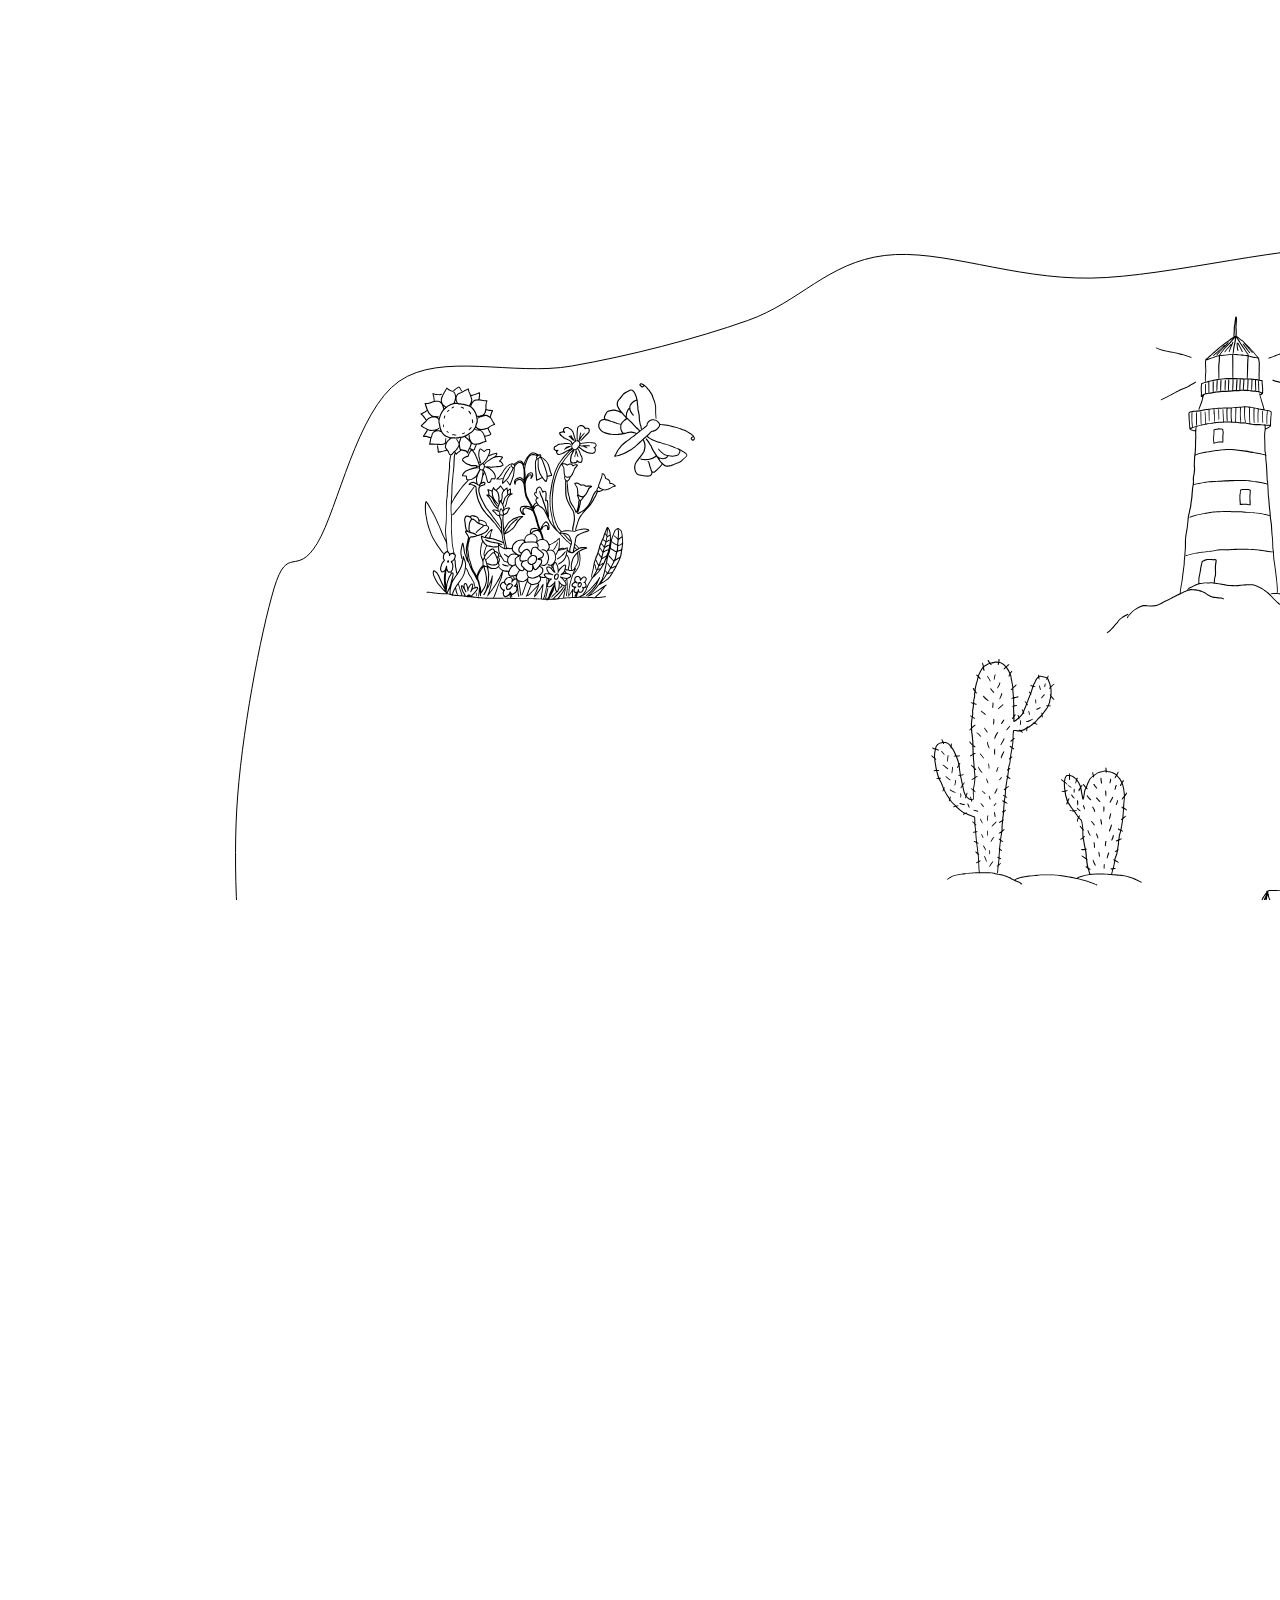
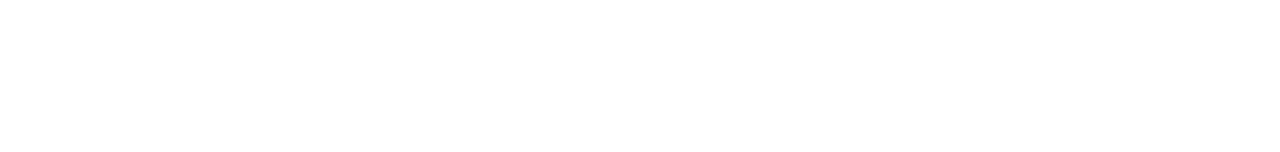
==== index.html @ 6bcb8905 "initial version" ====
<!DOCTYPE html>
<html lang="en">
  <head>
    <meta charset="utf-8" />
    <meta name="viewport" content="width=device-width, initial-scale=.5, maximum-scale=12.0, minimum-scale=.25">

    <title>adventure island</title>

    <meta property="og:type" content="website">
    <meta property="og:url" content="https://aspigirlcodes.github.io/adventure-island/">
    <meta property="og:title" content="Adventure Island Generator">
    <meta property="og:description" content="Generates adventure island images for printing and coloring.">
	<meta property="og:image" content="https://aspigirlcodes.github.io/adventure-island/sharing.png">
	<meta property="og:image:secure_url" content="https://aspigirlcodes.github.io/adventure-island/sharing.png">
	<meta name="twitter:card" content="summary_large_image">
	<meta name="twitter:title" content="Adventure Island Generator">
	<meta name="twitter:image" content="https://aspigirlcodes.github.io/adventure-island/sharing.png">
	<meta property="og:image:width" content="1200">
	<meta property="og:image:height" content="630">

    <link rel="stylesheet" href="main.css" type="text/css">
    <script src="point_in_polygon.js"></script>
  </head>
  <body>
    <svg id="svg">
        <path class="mapcontour"></path>
        <g id="treasure">
            <path d="m1512.8 1783.3c-3.85-0.2049-15.03-1.0475-24.844-1.8725-9.8143-0.8249-20.721-1.4999-24.236-1.4999-8.7769 0-32.578-3.5002-44.809-6.5897-15.566-3.9317-65.663-20.973-79.352-26.993-6.7329-2.9607-18.852-7.6754-26.931-10.477-20.38-7.0673-22.623-8.2668-53.419-28.569-12.941-8.5313-44.587-39.744-54.232-53.49-3.712-5.29-10.13-13.615-14.261-18.5-16.334-19.311-24.219-29.712-31.121-41.047-3.9636-6.5093-8.8084-14.085-10.766-16.835-11.343-15.931-19.494-29.325-29.215-48-6.0119-11.55-11.691-23.038-12.62-25.529-1.6188-4.3401-12.097-17.971-13.814-17.971-0.455 0-1.5828-1.4625-2.5063-3.25-1.7979-3.48-6.1934-9.0598-15.952-20.25-3.3575-3.85-7.7675-9.3274-9.8001-12.172-4.4796-6.2693-19.858-38.866-21.621-45.828-0.6963-2.75-3.5338-9.275-6.3055-14.5-12.854-24.23-29.226-57.344-32.385-65.5-1.9171-4.95-7.0194-15.975-11.338-24.5-8.6966-17.166-15.969-35.295-21.461-53.5-1.9911-6.6-5.1926-16.275-7.1143-21.5-1.9216-5.225-4.7678-13.631-6.3248-18.68s-4.9097-13.628-7.4506-19.063c-2.5409-5.4356-4.6198-10.196-4.6198-10.579 0-1.509-8.4542-20.409-10.791-24.124-3.5918-5.7103-12.365-23.611-16.69-34.053-4.6365-11.195-6.2868-16.625-11.548-38-5.4982-22.34-9.3511-35.364-11.994-40.545-1.1831-2.3191-4.1489-10.049-6.5907-17.178-2.4417-7.1286-5.2744-14.607-6.2947-16.619s-4.8855-12.883-8.5893-24.158c-3.7037-11.275-8.9313-26.944-11.617-34.82-2.6856-7.8759-5.7916-19.475-6.9024-25.775-1.1108-6.3004-3.5467-15.606-5.4132-20.68-1.8665-5.0738-5.3153-15.525-7.6642-23.225-4.1129-13.483-10.67-29.38-13.407-32.5-3.1355-3.5757-18.251-28.39-23.148-38-5.7705-11.325-9.2506-21.083-11.807-33.109-1.3722-6.4548-2.6101-9.0343-8.158-17-8.1336-11.678-10.618-16.492-14.978-29.016-4.9956-14.352-7.401-19.355-13.849-28.805-3.1638-4.6368-8.8915-14.49-12.728-21.896-3.8367-7.4058-7.5906-14.412-8.342-15.57s-3.6549-7.9544-6.4521-15.104-7.5398-17.063-10.539-22.03c-2.9993-4.9664-7.2137-13.291-9.3653-18.5-2.1516-5.2086-6.3712-14.645-9.3768-20.97s-6.4317-14.108-7.6135-17.296c-2.8414-7.6646-5.5877-12.97-10.356-20.007-2.1628-3.1916-6.0826-10.392-8.7106-16-2.628-5.6084-6.6963-12.611-9.0408-15.562-7.7355-9.7355-22.34-33.508-25.1-40.857-4.1428-11.031-6.5513-14.438-23.076-32.637-14.309-15.758-16.734-17.927-37.156-33.229-19.822-14.853-22.606-16.613-30.025-18.988-12.328-3.9456-19.314-4.5559-32.678-2.8544-26.886 3.4232-37.874 6.5356-52.692 14.926-5.3947 3.0546-14.534 7.9029-20.308 10.774-9.4299 4.6884-11.829 6.4948-23.543 17.725-7.1739 6.8778-16.724 15.787-21.223 19.799-7.0465 6.2831-8.7266 8.4448-12.128 15.604-5.2152 10.977-10.817 20.09-19.259 31.328-3.8114 5.074-8.9127 13.174-11.336 18s-7.7247 12.971-11.78 18.099c-4.0555 5.1285-9.5848 13.679-12.287 19-6.1264 12.063-11.78 21.383-16.39 27.017-1.9538 2.3879-6.4774 9.0302-10.052 14.761-13.111 21.016-24.096 36.215-35.794 49.527-6.5873 7.4959-13.884 16.894-16.215 20.885-2.3309 3.9911-8.2929 11.583-13.249 16.871-10.4 11.096-12.564 14.29-23.326 34.424-5.9578 11.145-10.885 18.571-19.916 30.016-17.285 21.906-22.014 29.562-27.486 44.504-2.5818 7.0505-8.1352 16.113-14.505 23.67-2.3179 2.75-7.0647 9.275-10.548 14.5-3.4837 5.225-9.0933 12.875-12.466 17s-9.905 12.45-14.517 18.5c-29.364 38.523-36.055 46.546-43.979 52.733-23.695 18.505-25.297 19.552-48 31.377-7.1571 3.7279-15.654 5.56-20.159 4.3468-7.8458-2.1127-6.2921-8.9572 2.0333-8.9572 2.1308 0 5.7063-0.6464 7.9454-1.4364 6.7648-2.3867 29.219-15.383 36.68-21.231 3.85-3.0172 10.116-7.951 13.925-10.964s8.984-8.104 11.5-11.313c4.4313-5.6525 7.7835-9.9714 23.328-30.055 4.0441-5.225 11.829-15.279 17.3-22.343 5.4707-7.0636 13.322-17.864 17.447-24 4.125-6.1365 10.27-14.438 13.655-18.448 3.8423-4.5515 7.1747-9.8116 8.8694-14 8.8479-21.868 14.879-31.824 31.322-51.709 7.1984-8.7051 11.328-15.126 19.793-30.775 9.5823-17.714 11.676-20.841 20.088-30 5.1648-5.6239 11.438-13.6 13.941-17.725 5.0706-8.3571 7.119-10.992 20.028-25.765 9.1953-10.522 12.272-14.784 25.929-35.919 13.854-21.439 15.393-23.724 19.407-28.816 2.1672-2.7498 6.7179-10.4 10.113-17 6.8714-13.359 9.6074-17.649 18.065-28.325 3.1916-4.0284 7.5758-11.003 9.7427-15.5s7.0867-12.286 10.933-17.31c8.4955-11.097 13.625-19.366 19.008-30.645 3.6176-7.5797 5.165-9.5365 13.744-17.381 5.3168-4.8618 15.566-14.502 22.775-21.423 11.273-10.821 14.365-13.202 22.084-17 4.9368-2.4293 14.382-7.4694 20.989-11.2 14.455-8.1623 27.999-12.644 48.013-15.888 16.087-2.6075 33.373-2.8635 40.508-0.60001 3.1924 1.0127 6.2569 1.2126 10.5 0.68513 13.025-1.6193 18.298-1.0608 38.36 4.0624 20.324 5.1901 28.181 8.2668 37.809 14.805 3.2023 2.1745 11.222 6.6661 17.822 9.9814s16.725 9.495 22.5 13.733c5.775 4.2378 15.9 10.875 22.5 14.75 21.648 12.709 29.446 18.839 54.778 43.062 26.136 24.992 35.207 32.868 49.222 42.734 15.454 10.879 22.343 17.063 32.819 29.459 12.376 14.644 24.741 27.153 43.181 43.687 7.7 6.9038 17.773 16.774 22.384 21.933 9.8024 10.967 13.152 14.144 26.616 25.25 19.649 16.207 27.649 20.98 37 22.076 8.0448 0.9428 21.236 5.1422 37 11.779 11.257 4.7391 14.69 5.702 25.602 7.1814 6.9311 0.93966 15.706 2.3849 19.5 3.2117 20.417 4.4493 27.004 5.3705 49.898 6.9783 14.803 1.0396 34.381 1.6869 48 1.587 12.65-0.0928 32.9 0.27679 45 0.82131 30.689 1.3811 35.876 0.54953 48.801-7.8231 5.2472-3.3992 9.8154-6.1803 10.152-6.1803 0.3363 0 6.1094-2.3501 12.829-5.2225 8.8026-3.7627 15.444-7.5283 23.76-13.471 6.3879-4.565 14.854-9.6141 18.957-11.306 4.0781-1.6817 9.4782-4.3817 12-6 5.7546-3.6927 12.767-6.2088 15.174-5.4447 3.4567 1.0971 15.761-6.0484 37.38-21.708 13.59-9.8437 24.364-20.554 36.316-36.102 5.4189-7.0489 11.776-13.763 18.449-19.486 5.5994-4.802 14.701-13.012 20.225-18.245 5.5243-5.2328 17.362-15.088 26.306-21.901 12.241-9.324 19.276-15.624 28.456-25.484 12.041-12.932 20.268-21.197 79.232-79.59 22.459-22.241 32.291-32.749 38.967-41.644 9.2564-12.334 13.958-17.359 28.905-30.897 4.858-4.4 12.823-12.5 17.699-18 19.142-21.59 37.78-43.352 43.25-50.5 3.1566-4.125 7.1798-9.3496 8.9403-11.61 1.7606-2.2606 6.576-8.7702 10.701-14.466s12.134-14.871 17.798-20.39 12.938-13.859 16.166-18.534c3.2279-4.675 8.1984-10.75 11.046-13.5s7.0143-7.7 9.2605-11c4.2256-6.2082 9.3858-11.78 33.314-35.973 7.7459-7.8317 17.142-18.242 20.879-23.133 3.7378-4.8916 11.368-13.394 16.955-18.894 5.5875-5.5 12.899-12.925 16.247-16.5 15.154-16.178 30.046-29.761 36.694-33.469 3.7726-2.1039 8.9476-5.637 11.5-7.8512 7.5168-6.5207 27.103-19.022 34.651-22.117 3.8447-1.5764 11.46-4.8247 16.922-7.2185 10.106-4.4287 26.829-9.343 38.568-11.334 3.575-0.60634 10.845-2.4317 16.156-4.0564s10.993-2.954 12.628-2.954c1.6341 0 3.5778-0.73089 4.3192-1.6242 1.1867-1.4299 3.6242-1.5617 20.372-1.1017 26.505 0.72796 37.474 2.8751 64.024 12.532 6.05 2.2005 14.825 5.1553 19.5 6.5662 10.423 3.1456 20.305 8.7092 35.155 19.792 6.2397 4.6568 14.513 10.772 18.384 13.59 3.8716 2.8176 7.9216 6.1124 9 7.3218 1.0783 1.2094 9.1606 5.6629 17.961 9.8967 8.8 4.2338 19.375 9.8736 23.5 12.533 12.066 7.7791 40.471 30.991 51.925 42.432 9.2413 9.2307 11.545 12.265 18.274 24.063 4.2346 7.425 9.9813 16.2 12.77 19.5 18.018 21.317 26.162 32.828 33.344 47.129 2.4998 4.9774 5.6423 10.36 6.9834 11.961 4.9515 5.911 11.615 17.341 19.479 33.411 6.7521 13.798 9.4982 18.219 16.77 27 4.7828 5.775 11.416 14.55 14.741 19.5 16.104 23.977 25.912 36.378 40.039 50.62 7.9756 8.0411 15.427 16.366 16.558 18.5 3.3754 6.3668 15.15 19.434 23.769 26.38 13.964 11.253 24.386 21.25 29.955 28.734 4.4076 5.9234 6.5469 7.8254 11.81 10.5 5.6603 2.8767 15.427 10.553 34.499 27.115 3.0709 2.6667 7.6085 5.8846 10.084 7.151 2.475 1.2664 5.625 3.5166 7 5.0005 2.4383 2.6313 10.874 7.5 12.995 7.5 0.584 0 4.7187-2.5045 9.1883-5.5655 10.173-6.9671 18.736-11.261 30.533-15.31 14.308-4.9112 17.828-5.326 30.096-3.547 8.8879 1.2888 11.659 2.1414 16.465 5.0648 5.7866 3.5202 15.97 7.8696 31.526 13.465 4.5671 1.6428 14.242 5.7096 21.5 9.0372s15.896 7.0984 19.196 8.3795c7.9058 3.0691 24.719 10.513 31 13.724 7.3943 3.7808 17.715 12.909 27.939 24.712 4.9836 5.7534 21.437 22.853 36.563 38 25.047 25.081 28.642 29.119 40.277 45.238 9.361 12.968 14.954 19.65 20.926 25 11.573 10.367 18.899 17.797 29.921 30.343 5.2944 6.0269 13.844 15.629 19 21.337 10.264 11.365 16.23 18.599 26.794 32.487 3.821 5.0236 9.1146 11.236 11.764 13.806 5.2061 5.05 19.84 15.235 23.538 16.382 4.6226 1.434 14.369 6.8147 21.891 12.085 9.7957 6.864 46.221 22.913 63.22 27.855 2.9655 0.8621 9.1664 3.1822 13.78 5.1558 12.904 5.5204 58.959 20.94 72.388 24.236 6.6 1.6201 18.075 4.1326 25.5 5.5834 15.515 3.0317 28.47 6.7353 31.807 9.0933 2.6059 1.8414 2.6255 5.1485 0.04 6.7686-1.2186 0.7637-3.9782 0.3385-10.5-1.6178-4.8658-1.4595-15.822-4.0455-24.347-5.7467s-20.675-4.4278-27-6.0591c-14.383-3.7093-60.84-19.291-67.36-22.592-2.673-1.3534-9.423-3.9652-15-5.8039-9.3301-3.0762-21.45-7.9076-42.195-16.82-12.223-5.2513-18.056-8.3905-25.322-13.629-5.6412-4.0672-7.1562-4.7088-10.219-4.3275-4.9413 0.6152-14.763-4.5039-23.475-12.235-15.303-13.58-18.261-16.726-31.04-33-7.3416-9.35-17.243-21.275-22.003-26.5s-12.982-14.445-18.27-20.489c-5.2889-6.0439-13.413-14.594-18.053-19-18.018-17.108-21.972-21.532-33.07-37.011-10.221-14.255-14.486-19.017-39.1-43.66-15.195-15.213-31.462-32.114-36.15-37.558-9.7104-11.279-17.182-18.283-23.372-21.911-4.6357-2.7167-23.216-11.117-32.871-14.862-3.3-1.2798-11.4-4.88-18-8.0006-13.884-6.5644-24.413-10.93-24.984-10.359-0.3828 0.38288 5.4772 8.9971 15.968 23.473 2.741 3.7822 8.5294 10.914 12.863 15.848 8.4816 9.657 14.031 17.372 17.643 24.529 1.2492 2.475 5.8248 10.483 10.168 17.795 9.199 15.487 17.869 33.261 21.925 44.95 3.452 9.9479 4.7604 12.552 8.9221 17.755 4.1845 5.2317 12.418 22.389 14.396 30 3.4171 13.148 8.6148 27.427 12.922 35.5 2.4944 4.675 6.303 13.225 8.4636 19 2.1605 5.775 5.4066 13.425 7.2134 17s4.5261 9.425 6.0428 13 4.8514 11.45 7.4105 17.5c6.2529 14.782 12.515 25.721 19.908 34.775 3.3768 4.1356 12.345 15.202 19.93 24.593 29.279 36.251 45.266 45.508 114.22 66.135 7.5892 2.2703 16.092 4.3535 18.894 4.6292 2.8027 0.2758 13.196 1.5642 23.096 2.8631s22.05 2.8455 27 3.4367c4.95 0.5913 13.725 1.744 19.5 2.5615 24.499 3.4683 27.949 3.5921 70.916 2.544 23.256-0.5674 42.699-0.775 43.206-0.4616 0.5072 0.3135 3.2307-0.1967 6.0522-1.1339 4.1159-1.3671 7.5139-1.6057 17.191-1.2072 6.6335 0.2732 15.452 0.1146 19.598-0.3525 4.1452-0.4672 8.3232-0.6018 9.2844-0.2991 2.6383 0.8306 3.3344 5.1162 1.212 7.4614-2.9332 3.2411-9.0213 4.2116-25.576 4.077-10.752-0.087-16.826 0.2902-19.5 1.2127-2.7231 0.9394-10.308 1.3774-25.384 1.4659-11.825 0.069-32.978 0.4253-47.007 0.7911-26.192 0.6829-34.436 0.1144-59.993-4.1369-4.675-0.7776-13.225-1.8523-19-2.3882-5.775-0.5358-16.23-1.8949-23.234-3.0202-7.0034-1.1252-14.983-2.0459-17.733-2.0459-9.9876 0-68.098-18.882-85.492-27.779-24.101-12.328-36.748-23.109-56.405-48.079-3.6503-4.6371-9.8715-12.175-13.825-16.75-13.988-16.189-20.208-27.467-35.289-63.986-2.0655-5.0017-4.897-11.077-6.2922-13.5-1.3952-2.4233-4.1935-8.906-6.2184-14.406-2.025-5.5-6.083-14.5-9.0178-20.001-3.5748-6.6998-7.0171-15.447-10.429-26.5-5.5871-18.101-10.427-29.243-15.401-35.455-5.1681-6.4549-6.3475-8.7162-9.9994-19.171-4.1935-12.006-13.16-30.157-22.464-45.474-3.808-6.2689-8.3331-14.192-10.056-17.606-1.7227-3.4145-6.7482-10.615-11.168-16-4.4195-5.3855-9.935-12.125-12.257-14.977-4.9126-6.035-15.084-19.795-19.514-26.399-1.6917-2.5218-6.7762-7.9218-11.299-12-7.9963-7.2104-8.3912-7.4287-14.315-7.9149-5.6836-0.46646-6.1127-0.6763-6.397-3.128-0.2518-2.1726-0.9451-2.7339-4-3.239-8.2277-1.3603-14.783-0.63956-24.749 2.7212-23.19 7.8202-43.234 21.752-61.446 42.706-5.225 6.0118-13.577 15.545-18.56 21.185s-13.517 16.33-18.963 23.755-12.366 16.618-15.376 20.43-7.6899 10.786-10.4 15.5c-6.8052 11.838-14.659 22.727-20.247 28.07-2.5882 2.475-7.0705 8.1-9.9607 12.5-2.8903 4.4-6.6981 9.35-8.4619 11s-5.031 6.15-7.2606 10c-4.1321 7.1354-15.816 25.594-25.32 40-2.9027 4.4-6.4031 10.272-7.7786 13.048-2.4197 4.8841-5.9402 9.7473-22.406 30.952-8.0911 10.419-12.743 17.588-28.226 43.5-5.094 8.525-10.775 17.935-12.624 20.91-1.849 2.9757-4.121 7.7007-5.0489 10.5-0.9279 2.7992-3.1148 7.3395-4.8597 10.09-8.4901 13.38-14.937 25.094-23.118 42-1.3307 2.75-3.3802 6.8-4.5545 9-1.1744 2.2-6.6848 12.55-12.245 23s-11.484 21.025-13.162 23.5c-6.684 9.855-14.814 24.551-17.606 31.825-1.6202 4.2211-4.1163 9.6802-5.5468 12.131-5.2889 9.0628-13.497 25.476-17.925 35.842-11.01 25.777-15.204 38.071-22.242 65.202-3.0905 11.913-6.7432 22.25-16.608 47-6.6177 16.604-9.3305 22.271-14.098 29.451-3.541 5.3332-11.397 23.503-11.408 26.384 0 0.9158-0.6127 2.8274-1.3541 4.2481-0.7414 1.4208-4.121 8.8656-7.5103 16.544s-7.9755 17.064-10.192 20.856c-2.2161 3.7924-4.939 10.298-6.0508 14.456-4.999 18.697-17.135 51.659-22.263 60.466-1.3114 2.2524-3.8197 7.6952-5.5741 12.095-1.7543 4.4-4.5193 10.324-6.1444 13.164-1.625 2.8404-3.799 7.5654-4.8311 10.5-3.1134 8.8527-6.5141 15.816-13.716 28.087-12.119 20.649-13.46 23-21.819 38.248-4.5223 8.25-11.935 22.65-16.474 32-9.3088 19.178-16.929 33.124-24.757 45.308-2.9359 4.5692-6.64 10.887-8.2314 14.04s-5.6096 9.3952-8.9294 13.872c-3.3197 4.4773-6.9368 9.8595-8.0381 11.96-1.1012 2.1009-3.8021 6.0699-6.0018 8.8199-2.1998 2.75-6.5099 8.4886-9.5781 12.752-7.536 10.473-15.411 19.481-26.443 30.248-5.0721 4.95-11.632 12.15-14.578 16-7.1961 9.4052-38.125 40.72-53.108 53.77-8.3943 7.3114-14.174 13.365-18.873 19.767-12.928 17.613-24.098 27.03-45.628 38.463-7.2496 3.85-20.43 11.396-29.29 16.768-19.443 11.789-40.48 22.277-54.367 27.105-5.6419 1.9611-11.267 4.1059-12.5 4.7662-2.9751 1.593-41.747 17.566-48.714 20.069-13.6 4.8857-30.205 8.8699-50.528 12.123-12.1 1.937-26.95 4.3424-33 5.3453-8.211 1.3612-16.705 1.8424-33.5 1.8979-12.375 0.041-37.8 0.321-56.5 0.6225-18.7 0.3014-37.15 0.3804-41 0.1755zm95-11.868c14.3 0 26.49-0.324 27.09-0.7146 0.5995-0.3905 5.3245-1.2137 10.5-1.8292 35.633-4.2377 67.812-11.282 83.862-18.359 4.1515-1.8304 12.273-5.2471 18.048-7.5926s14.1-5.8221 18.5-7.7258 12.05-4.9465 17-6.7618c10.036-3.6805 24.19-9.6878 27.1-11.502 1.7323-1.08 1.878-2.3458 1.6519-14.352-0.1365-7.2422-1.1352-23.743-2.2195-36.668-3.0936-36.876-4.1846-56.623-4.5578-82.5-0.1905-13.2-0.901-32.55-1.5789-43-0.678-10.45-1.2802-24.85-1.3382-32s-0.2072-24.33-0.3315-38.179l-0.2261-25.178-8.75-0.016c-4.8125-0.01-12.056-0.7188-16.096-1.5779-6.3264-1.3451-10.907-1.4235-33-0.5648-29.688 1.1538-31.034 1.2905-49.654 5.0429-7.7 1.5517-19.85 3.3255-27 3.9417-7.15 0.6163-15.925 1.5782-19.5 2.1377s-16.43 1.0633-28.568 1.1196c-18.135 0.084-22.625-0.1756-25.194-1.4571-3.7122-1.8519-3.3499-2.8593-5.7029 15.857-0.8385 6.6694-2.405 14.994-3.4813 18.5-1.0762 3.5056-2.437 8.5391-3.0238 11.186-1.8592 8.3845-6.4646 16.88-14.806 27.312-10.105 12.638-13.687 15.602-23.725 19.63-7.066 2.836-9.1092 3.2087-17.5 3.1926-8.3078-0.016-10.214-0.3646-15.192-2.7777-19.88-9.6373-31.5-32.616-38.724-76.58-2.4576-14.957-2.9155-16.57-4.6549-16.401-21.252 2.0724-76.295 2.3671-93.929 0.5028-5.4595-0.5771-11.652-0.4187-19.5 0.499-21.355 2.497-58.388 5.5689-77 6.3872-10.175 0.4474-20.194 1.113-22.264 1.4792-2.4485 0.4331-4.2916 0.2277-5.2741-0.5878-0.8308-0.6894-1.77-0.994-2.0872-0.6767-0.3172 0.3172-0.096 7.6938 0.4907 16.392 0.5871 8.6986 1.3157 26.391 1.6191 39.316s1.2075 30.25 2.0091 38.5c1.554 15.994 2.9498 32.659 4.5649 54.5 0.549 7.425 1.9534 18.796 3.1209 25.268 1.7905 9.9266 2.0329 14.105 1.5488 26.7-0.4399 11.447-0.2178 16.518 0.952 21.732 0.8392 3.7402 1.6132 8.5117 1.7201 10.603 0.1795 3.516 0.6814 4.1135 6.6468 7.9133 3.549 2.2606 10.574 6.7692 15.612 10.019 9.8928 6.3822 18.021 10.021 31.717 14.198 4.8047 1.4655 14.898 5.2621 22.43 8.4368 7.5318 3.1748 24.494 9.2639 37.694 13.532 13.2 4.2675 26.266 8.5805 29.036 9.5843 6.4781 2.348 24.963 6.7173 33.964 8.0281 3.85 0.5606 13.3 1.4537 21 1.9845s19.85 1.4603 27 2.0657c25.067 2.1221 46.211 2.7575 70 2.1038 13.2-0.3628 35.7-0.6616 50-0.664zm228.12-69.625c6.5354-3.9163 17.732-10.282 24.882-14.146s16.046-8.9934 19.768-11.399c9.3492-6.0428 20.946-17.306 27.625-26.83 6.2787-8.9531 13.864-16.896 23.278-24.376 8.1402-6.4675 43.87-42.475 48.98-49.36 2.1508-2.8981 9.4393-10.894 16.197-17.769 12.756-12.978 17.954-19.013 23.684-27.5 1.8569-2.75 6.0007-8.3127 9.2085-12.362 8.779-11.081 10.142-14.216 10.277-23.638 0.063-4.4 0.4805-14.075 0.928-21.5 0.5802-9.6254 0.4536-15.653-0.441-21-1.8551-11.088-2.5146-37.928-2.1952-89.34l0.2848-45.84-3.297 0.6764c-1.8134 0.3721-4.872 1.8035-6.797 3.181-13.823 9.8914-35.214 23.303-38.639 24.225-2.2688 0.6109-7.4406 3.2562-11.493 5.8784-12.142 7.8571-21.173 13.08-24.802 14.346-1.8836 0.6566-6.8315 3.2871-10.995 5.8455-7.9429 4.8804-40.773 21.317-45.071 22.565-3.7695 1.0947-17.134 7.9458-22.297 11.43-2.5082 1.6927-7.1469 4.2619-10.308 5.7092-7.6042 3.4813-28.763 16.446-39.395 24.138-5.4585 3.9493-9.4867 6.1562-11.258 6.1676l-2.7576 0.018 0.4723 21.75c0.9513 43.814 1.6552 62.939 2.6224 71.25 0.544 4.675 1.4576 26.05 2.0302 47.5 1.1325 42.427 2.0415 61.03 3.8115 78 2.2101 21.19 2.9667 33.894 2.3879 40.091-0.5212 5.5824-0.1036 9.4087 1.0269 9.4087 0.2194 0 5.7461-3.2043 12.281-7.1206zm-586.9-35.132c0.1653-15.06-0.1604-21.913-1.2714-26.747-0.8214-3.575-2.1272-14.15-2.9016-23.5-0.7745-9.35-1.9068-23.075-2.5161-30.5-0.6094-7.425-1.7848-20.111-2.612-28.192-1.3322-13.014-2.7041-45.845-3.9824-95.308-0.9538-36.905-0.8586-41.766 0.9597-49 0.9676-3.85 4.1933-18.7 7.1682-33 6.453-31.019 10.088-44.673 14.302-53.728 1.7223-3.7005 3.1314-7.3558 3.1314-8.1231 0-3.7821 20.346-41.687 27.556-51.336 10.145-13.578 27.679-31.025 38.444-38.255 7.9449-5.3354 13.306-8.6425 37.844-23.344 22.21-13.307 36.239-17.711 56.419-17.714 13.44 0 44.849-3.2363 55.238-5.6889 5.31-1.2537 12.553-1.6911 30-1.8117 15.437-0.1067 24.644-0.5947 28-1.4842 6.3664-1.6874 135.12-1.6019 161 0.1069 9.35 0.6174 21.725 1.275 27.5 1.4613 5.775 0.1862 18.851 0.8736 29.057 1.5274l18.557 1.1887 8.636-2.7499 8.6359-2.7498 28.807 1.1608c15.844 0.6385 38.257 1.5858 49.807 2.1051 11.55 0.5194 33.752 0.8292 49.337 0.6886 28.325-0.2555 28.338-0.2546 30.16 1.9944 2.2261 2.7474 7.6686 3.0039 14.127 0.6658 6.6133-2.3943 16.577-1.2326 25.376 2.9587 17.825 8.4908 21.454 11.897 36.889 34.626 9.9604 14.666 13.497 22.961 17.057 40 1.4363 6.875 3.9847 18.324 5.6632 25.443 4.5229 19.182 5.0122 26.913 4.687 74.057-0.3278 47.521 0.3911 76.332 2.2457 90 0.7233 5.3304 0.9938 13.656 0.6634 20.419l-0.5579 11.419 2.2485-3.9191c1.2367-2.1556 4.2644-7.0692 6.7283-10.919 8.2243-12.851 29.875-54.089 29.875-56.902 0-1.2547 16.516-30.506 33.085-58.598 3.7307-6.325 8.6308-16 10.889-21.5s5.4033-12.475 6.9886-15.5c1.5854-3.025 3.8497-7.975 5.0318-11 1.1822-3.025 5.441-12.25 9.4641-20.5 6.4713-13.271 16.339-39.756 19.56-52.5 0.6255-2.475 5.6378-13.569 11.138-24.654 7.9402-16.001 10.252-21.642 11.218-27.376 0.8864-5.2606 1.8121-7.7036 3.4095-8.997 1.206-0.9766 3.5695-5.5326 5.2522-10.124 1.6828-4.5919 4.5581-10.622 6.3897-13.4 4.7789-7.249 6.6135-11.086 14.109-29.508 7.9809-19.616 13.785-36.425 16.459-47.668 3.8427-16.155 8.8593-32 14.809-46.773 9.7624-24.24 11.563-28.207 20.19-44.5 4.5142-8.525 9.2344-18.226 10.489-21.557 1.2549-3.3314 3.6846-8.5427 5.3992-11.581 3.66-6.4852 3.7253-6.8621 1.1888-6.8621-3.194 0-5.0714-2.7779-5.0714-7.5038 0-4.2044-0.3175-4.6538-8.8431-12.516-9.8472-9.0813-21.093-17.259-32.845-23.884-4.2967-2.4222-12.009-6.9222-17.138-10-21.745-13.048-29.033-17.132-35.174-19.715-3.575-1.5036-10.1-4.6345-14.5-6.9576-7.417-3.916-26.93-10.963-51-18.418-5.5-1.7035-16.525-6.1996-24.5-9.9912-37.807-17.975-77.58-33.259-107-41.117-10.175-2.7179-25.25-6.7391-33.5-8.9359-16.908-4.5023-49.073-10.533-61.053-11.448-30.377-2.3189-71.013-7.15-100.45-11.942-20.383-3.3185-20.682-3.3368-52.5-3.204-30.242 0.1262-32.879 0.2873-48 2.9331-8.8 1.5398-20.199 3.9967-25.331 5.4598-8.5432 2.4356-9.5562 2.5343-12 1.1688-3.263-1.8231-3.9993-5.8907-1.4664-8.1011 2.3638-2.0629 12.815-5.3745 22.797-7.2238 34.336-6.3609 29.332-5.9321 66.5-5.6987 32.933 0.20681 35.272 0.34805 51.5 3.1095 26.816 4.5632 66.902 9.4377 98 11.917 16.03 1.278 46.838 7.0434 67.337 12.601 9.1646 2.4848 24.988 6.7276 35.163 9.4284 10.175 2.7007 20.3 5.6752 22.5 6.6098 2.2 0.9347 11.875 4.5104 21.5 7.9461 9.625 3.4356 21.55 8.0465 26.5 10.246 4.95 2.1998 12.6 5.5773 17 7.5055s13.85 6.2187 21 9.5344 19.107 7.8511 26.572 10.079c7.4645 2.2276 18.714 5.8826 25 8.1223 14.58 5.1954 47.719 21.58 64.08 31.683 6.9588 4.297 17.001 10.288 22.316 13.313 14.102 8.026 25.756 16.426 35.377 25.5 10.422 9.8293 14.154 14.81 14.154 18.889 0 2.9177 0.2491 2.718 4.4857-3.5973 2.4671-3.6777 6.0145-9.7479 7.8832-13.489 1.8686-3.7415 5.9157-11.528 8.9935-17.303 3.0779-5.775 10.13-19.5 15.671-30.5s12.969-24.725 16.506-30.5 6.9483-12.075 7.5811-14c1.6895-5.139 4.5594-10.673 9.3353-18 4.7719-7.321 8.3706-13.269 16.282-26.911 8.9616-15.452 23.033-36.148 28.544-41.984 5.7083-6.0442 12.27-15.263 15.689-22.042 1.7856-3.5404 4.9418-8.7154 7.0139-11.5 6.3419-8.5228 6.6361-9.478 3.6775-11.942-3.576-2.9785-6.4455-9.0917-8.7017-18.538-1.2247-5.1279-3.9451-11.869-7.4028-18.345-3.0066-5.6309-6.8394-13.568-8.5175-17.638-1.678-4.0701-4.7736-10.145-6.8791-13.5-3.907-6.2255-24.161-46.634-24.161-48.203 0-0.47564-1.7766-4.697-3.9479-9.3808-5.8697-12.662-10.653-24.13-11.478-27.516-0.7603-3.1236-4.5056-12.029-10.093-24-1.7972-3.85-4.477-11.05-5.9553-16-1.5615-5.2286-4.37-11.605-6.7021-15.216-2.2079-3.4188-5.2574-9.2688-6.7767-13-1.5192-3.7312-4.1104-9.4839-5.7581-12.784s-3.825-8.25-4.8385-11c-3.0515-8.2798-8.5005-17.731-12.973-22.5-5.5256-5.8927-13.322-17.772-17.298-26.36-1.7473-3.7729-4.9391-8.9647-7.093-11.537-3.9608-4.7307-9.0861-13.476-9.0861-15.504 0-0.60685-2.1925-4.8285-4.8721-9.3815-3.052-5.1855-5.8741-11.809-7.5541-17.729-1.475-5.1977-3.9969-12.351-5.6042-15.895-1.6072-3.5447-3.2212-8.3908-3.5865-10.769-0.3654-2.3783-1.501-5.9938-2.5237-8.0343s-1.8594-4.5259-1.8594-5.5228c0-2.607-5.3667-16.169-8.8751-22.428-1.646-2.9365-3.9599-7.813-5.1418-10.837-1.182-3.0236-2.6742-6.1083-3.3161-6.8548-2.2906-2.664-10.667-17.923-19.227-35.027-4.784-9.5585-11.069-20.841-13.967-25.073-2.8981-4.2317-6.8727-10.878-8.8324-14.77-3.3613-6.6745-10.416-17.672-25.077-39.095-3.507-5.1244-7.135-11.649-8.0621-14.5-3.4222-10.523-10.235-20.148-21.475-30.341-5.7891-5.2498-19.414-18.1-30.279-28.557s-23.258-21.548-27.541-24.649c-4.2835-3.1001-9.7947-7.2584-12.247-9.2408-14.162-11.447-28.755-19.181-39.751-21.067-6.2908-1.0788-7.6781-0.96234-17.274 1.4495-5.7386 1.4424-13.359 3.1314-16.934 3.7535-13.009 2.2635-26.523 6.2191-35.411 10.365-4.9987 2.3316-12.005 5.3147-15.569 6.6292-6.9136 2.5497-26.392 14.915-34.299 21.774-2.6287 2.2802-7.9678 6.04-11.865 8.3551-7.206 4.281-34.111 29.837-42.296 40.174-2.1027 2.6558-6.0313 6.4773-8.7301 8.4922-2.6989 2.0149-9.1557 9.0669-14.349 15.671-5.3379 6.7888-18.213 20.7-29.623 32.008-11.1 11-22.539 23.15-25.421 27s-7.5776 9.25-10.435 12c-2.8575 2.75-7.485 8.375-10.283 12.5s-10.792 13.396-17.764 20.601c-7.4057 7.6538-16.688 18.672-22.325 26.5-12.402 17.223-17.55 23.831-29.434 37.781-18.352 21.542-38.91 43.645-52.425 56.367-9.5741 9.0116-16.49 16.666-23.595 26.115-7.1346 9.4878-14.35 17.466-24.864 27.495-8.1467 7.7706-16.837 16.618-19.312 19.66s-10.575 11.118-18 17.944c-21.011 19.318-37.346 35.62-53.145 53.037-10.098 11.132-17.532 18.277-24.434 23.485-17.527 13.223-24.706 19.18-34.921 28.978-5.5 5.2753-13.925 12.854-18.723 16.842-5.9163 4.9175-11.755 11.183-18.148 19.473-13.381 17.354-23.059 26.76-39.357 38.254-25.907 18.27-31.808 21.527-41.686 23.008-2.519 0.37773-7.1631 2.2423-10.32 4.1434-3.1572 1.9012-8.8963 4.7767-12.754 6.3902-3.8573 1.6135-10.163 5.2039-14.013 7.9788-12.396 8.9347-15.198 10.551-26.698 15.396-16.03 6.7548-21.776 9.6842-24.725 12.605-1.4176 1.4043-5.577 3.9503-9.243 5.6579s-11.766 6.4648-18 10.572-14.162 8.8874-17.618 10.624c-3.456 1.7361-9.306 5.0116-13 7.2789s-16.616 8.9227-28.716 14.79c-45.934 22.273-67.234 34.726-89.27 52.191-3.9985 3.1691-10.074 7.4072-13.5 9.4181-8.9593 5.2579-30.738 14.703-41.23 17.881-4.95 1.4992-15.525 5.3529-23.5 8.5637-7.975 3.2109-17.425 6.9396-21 8.286-11.304 4.2572-27.05 12.147-40.866 20.478-9.8906 5.9631-16.002 8.888-23.5 11.248-5.5734 1.7539-14.445 4.7126-19.714 6.5748-13.378 4.7281-17.919 4.3829-17.919-1.3623 0-2.9259 1.0301-3.3867 25.206-11.276 16.844-5.4967 20.129-6.9597 33-14.696 20.601-12.382 52.652-26.814 80.794-36.38 29.61-10.065 41.469-16.342 65.209-34.511 15.932-12.194 48.722-30.717 87.291-49.312 8.8-4.2426 20.136-10.158 25.192-13.145 5.0554-2.9873 12.694-7.4089 16.976-9.8258 7.3394-4.1432 7.6427-4.4479 5.3084-5.33-1.3617-0.51458-20.476-1.1386-42.476-1.3866-39.292-0.44301-80.189-2.3911-94-4.4775-3.85-0.58164-10.299-1.9334-14.332-3.0039-4.0326-1.0705-15.708-3.3232-25.945-5.006-10.882-1.7888-20.187-3.8628-22.403-4.9934-7.0872-3.6156-24.296-10.68-31.175-12.798-3.7705-1.1607-9.4838-2.1104-12.696-2.1104-4.8533 0-7.1397-0.67212-13.523-3.9751-14.295-7.3975-36.893-26.099-53.384-44.18-6.3482-6.9604-14.017-14.78-17.042-17.377-12.69-10.895-35.218-32.968-43.485-42.609-13.606-15.866-19.225-21.403-29.015-28.592-27.479-20.178-32.244-24.268-60.313-51.767-20.783-20.361-30.578-28.086-50.818-40.08-7.7723-4.6056-16.772-10.421-20-12.924-9.9936-7.7486-16.473-11.931-27.368-17.666-5.775-3.0396-13.84-7.6921-17.923-10.339-4.0827-2.6468-10.383-5.834-14-7.0826-10.429-3.5998-38.895-10.565-41.772-10.222-2.8245 0.33749-3.2777-0.0388 27.74 23.034 9.001 6.6953 15.153 12.521 27.917 26.433 18.283 19.929 20.674 23.233 24.985 34.523 2.9357 7.6878 15.572 28.152 24.743 40.07 2.4619 3.1994 6.5152 10.19 9.0073 15.535 2.4921 5.3446 6.9856 13.414 9.9856 17.933 3 4.5184 7.4708 13.231 9.9351 19.362 2.4643 6.1308 7.3124 17.284 10.773 24.785s7.0364 15.672 7.9453 18.158c0.90892 2.4862 4.156 8.7369 7.2158 13.89s7.9612 15.494 10.892 22.98c2.9308 7.4853 7.006 16.535 9.056 20.11s5.1946 9.6953 6.9881 13.601c1.7935 3.9054 5.514 10.43 8.2679 14.5 7.9514 11.75 11.02 17.844 15.774 31.324 5.4392 15.423 7.1593 18.88 14.465 29.075 7.5824 10.582 8.4789 12.502 10.503 22.5 3.546 17.519 9.7003 30.64 25.982 55.394 11.475 17.446 14.799 24.554 22.453 48.017 3.2456 9.9492 7.0484 21.265 8.4507 25.145 1.4024 3.8807 3.2576 11.531 4.1228 17 0.8667 5.4786 3.9744 17.129 6.9202 25.944 2.9409 8.8 7.9328 23.875 11.093 33.5s6.8585 19.975 8.2185 23c1.3599 3.025 4.1901 10.45 6.2893 16.5 2.0993 6.05 5.4314 14.652 7.4048 19.115 2.1414 4.8431 6.2184 18.55 10.112 34 3.5886 14.237 7.4821 28.81 8.6523 32.385 2.5232 7.7082 14.476 33.938 18.032 39.572 3.9491 6.2557 7.4022 13.457 11.794 24.595 2.2409 5.6829 5.8878 14.24 8.1043 19.016 2.2165 4.7757 5.321 12.876 6.8989 18 13.143 42.683 23.188 69.551 33.951 90.817 4.3147 8.525 9.416 19.55 11.336 24.5 3.2524 8.3838 21.432 45.103 31.933 64.5 2.5311 4.675 5.83 12.325 7.3308 17 4.1229 12.842 17.515 39.51 23.363 46.524 16.703 20.033 21.428 26.254 23.509 30.96 1.2808 2.8962 3.9679 7.0802 5.9713 9.2977 2.0033 2.2174 8.1803 12.961 13.727 23.875 10.602 20.863 20.725 38.466 28.374 49.343 6.4233 9.1336 16.262 23.992 22.513 34 5.8087 9.2994 11.84 17.123 22.243 28.855 3.7284 4.2046 10.028 12.087 14 17.516 10.899 14.899 12.724 17.014 27.522 31.878 7.5285 7.5625 13.69 13.749 13.694 13.747 0 0 0.1054-9.114 0.2276-20.25zm291.49-132.19c5.7957-2.5977 11.584-8.1606 20.108-19.323 4.9499-6.4828 9.6797-16.056 9.6797-19.591 0-0.7074 1.0934-4.9394 2.4299-9.4044 1.3364-4.465 3.1514-13.882 4.0334-20.926 0.8819-7.0445 2.2491-15.508 3.0382-18.808 0.7892-3.3 1.739-12.144 2.1108-19.654l0.6761-13.654-6.3891-0.3461c-3.514-0.1904-13.816-0.027-22.894 0.3626-9.0778 0.3897-23.93 0.9162-33.005 1.1699-23.469 0.6562-39.184 2.3451-40.75 4.3794-2.3444 3.0464-1.041 23.464 3.1434 49.242 4.7907 29.513 12.006 49.255 21.777 59.586 10.751 11.368 21.561 13.457 36.042 6.9668zm-24.021-23.636c-6.1454-0.8255-8.912-2.9101-9.7433-7.3414-0.7925-4.2243 1.6377-14.251 5.9081-24.376l3.5008-8.3003-1.9067-4.1997c-4.435-9.769-0.5928-21.895 8.5495-26.982 4.332-2.4104 5.8975-2.7403 11.718-2.4691 4.7985 0.2236 7.513 0.8924 9.5 2.3407 4.1725 3.0412 7.282 9.8979 7.282 16.057 0 6.3914-0.9821 9.1243-4.8704 13.553-2.7404 3.1212-2.9241 3.7679-2.0908 7.3611 0.5024 2.1666 0.9242 6.9053 0.9373 10.53 0.013 3.6251 0.694 8.8001 1.5131 11.5 1.9681 6.4879 1.8918 9.0279-0.3383 11.258-1.587 1.587-3.4643 1.8442-13.25 1.8151-6.2705-0.019-13.79-0.3548-16.709-0.7469zm18.993-19.917c-0.1732-5.225-0.7194-12.141-1.2137-15.37-0.7044-4.6006-0.5767-6.4926 0.5907-8.75 0.8191-1.5841 1.9162-2.8802 2.438-2.8802 1.8968 0 4.2234-6.2358 3.6485-9.7788-0.8083-4.9809-3.2244-7.2212-7.7877-7.2212-5.5589 0-9.8953 4.1202-10.559 10.032-0.453 4.0358-0.2019 4.7341 2.5983 7.2253 3.7932 3.3746 3.9042 5.9316 0.5324 12.273-2.9685 5.5829-7.4326 18.392-7.4326 21.326 0 2.4295 2.1579 2.9756 11 2.784l6.5-0.1408zm-286.26-35.403c3.3511-2.9773 12.176-4.5975 25.01-4.5917 6.9127 0 17.294-0.6537 23.068-1.4597s16.718-1.9258 24.317-2.4883c7.5995-0.5625 14.167-1.2392 14.595-1.5036 0.4279-0.2645 1.0632-7.8098 1.4116-16.768 0.8377-21.532 5.0905-47.801 9.7582-60.277 1.0317-2.7575 3.2387-9.8673 4.9045-15.8 2.2557-8.0333 5.666-15.944 13.363-30.998 14.714-28.778 17.359-33.13 23.971-39.436 3.2388-3.0893 8.3331-8.8645 11.321-12.834 7.9015-10.498 28.148-27.553 47.702-40.182 5.5864-3.608 11.803-7.8472 13.814-9.4206 3.465-2.7103 26.542-13.467 42.843-19.97 7.6763-3.0624 12.8-6.4029 11.624-7.5789-1.4734-1.4733-31.082-0.7723-38.624 0.9145-4.125 0.9226-9.975 1.9859-13 2.363-3.7494 0.4674-6.1466 1.3824-7.5314 2.8746-1.1173 1.2039-5.6173 3.6781-10 5.4981-14.133 5.8693-26.821 12.768-32.969 17.928-3.3 2.7692-9.0583 7.1301-12.796 9.6909-21.388 14.653-45.068 38.493-52.289 52.643-1.3197 2.5859-4.5281 7.3109-7.1296 10.5-5.0373 6.1747-12.402 19.05-14.371 25.124-0.655 2.0206-3.2049 8.1738-5.6664 13.674-7.5487 16.867-14.716 41.776-16.66 57.902-0.325 2.696-1.9452 9.1294-3.6003 14.296-2.3624 7.3748-3.2563 12.663-4.1579 24.598-0.8074 10.687-1.5928 15.723-2.644 16.954-3.2228 3.7716-6.6913 1.0541-7.6252-5.974-1.0032-7.5498 1.988-31.904 4.915-40.019 1.3886-3.8496 2.5248-8.4263 2.5248-10.17 0-10.183 9.2271-44.948 15.948-60.087 2.0754-4.675 4.5837-10.975 5.574-14 2.5636-7.831 9.9352-20.878 16.246-28.754 2.9733-3.7106 6.4767-8.8391 7.7854-11.397 1.3086-2.5577 4.082-6.6289 6.1631-9.0473 2.081-2.4184 5.3334-6.4008 7.2276-8.8498 6.3953-8.2688 26.947-26.391 39.638-34.953 2.8535-1.925 8.9524-6.5533 13.553-10.285 4.6007-3.7318 11.697-8.4568 15.77-10.5l7.4052-3.715-9.9052-0.2977c-11.479-0.3451-24.044 2.1991-33.905 6.8655-9.7691 4.6227-46.169 26.76-57.233 34.807-10.031 7.2959-30.879 30.637-37.827 42.35-6.6547 11.219-18.018 34.494-19.466 39.873-0.577 2.1431-2.6071 7.1474-4.5113 11.121s-3.4655 8.1369-3.4697 9.2524c0 1.1155-0.9211 4.9532-2.0376 8.5282-1.1164 3.575-3.6009 14.15-5.5211 23.5s-5.1091 23.975-7.0863 32.5-3.6441 17.525-3.7041 20c-0.2521 10.4 0.4072 29 1.028 29 0.3692 0 1.3817-0.6312 2.25-1.4026zm207.85-12.14 10.271-0.7463-0.2714-12.606c-0.2466-11.457-0.075-12.911 1.8787-15.956 2.5399-3.9578 6.5554-6.5978 11.37-7.4756 12.434-2.2667 37.911-3.908 82.545-5.3178 30.938-0.9772 31.071-0.8792 30.671 22.643-0.145 8.525-0.533 16.805-0.8623 18.4-0.5215 2.5261-0.3586 2.8079 1.2637 2.1849 1.0243-0.3934 10.862-0.6746 21.862-0.625 12.481 0.056 24.887-0.4967 33-1.471 7.15-0.8587 18.175-2.1081 24.5-2.7765l11.5-1.2151-0.3402-2.9987c-0.187-1.6493-0.4024-9.9737-0.4786-18.499-0.1024-11.451 0.2994-17.329 1.5378-22.5 1.1357-4.7425 1.8789-13.772 2.3045-28 0.6579-21.995 1.1959-26.147 4.5029-34.751 1.1096-2.887 2.6978-8.4967 3.5292-12.466 0.8315-3.9694 3.0222-10.494 4.8683-14.5s4.6897-10.229 6.319-13.83 4.3202-8.101 5.9799-10c1.6596-1.8989 6.0846-8.1776 9.8334-13.953s10.67-15.603 15.38-21.84c4.7101-6.237 10.664-14.794 13.23-19.016 5.8185-9.5705 19.479-22.403 32.719-30.737 5.3449-3.3642 8.7066-6.0416 7.8086-6.2193-0.8672-0.1716-5.3157 0.8879-9.8855 2.3544-7.911 2.5389-8.9307 2.6319-21.309 1.944-7.15-0.3973-21.325-1.0833-31.5-1.5243-10.175-0.4411-28.4-1.2455-40.5-1.7876-24.112-1.0803-109.3-1.7347-135.5-1.0409-16.579 0.4391-20.236 1.0406-19.447 3.1992 0.6556 1.7948-0.6756 3.2074-5.1691 5.4851-2.264 1.1476-5.5158 3.264-7.2261 4.7031-3.12 2.6253-13.747 8.1398-22.157 11.498-2.475 0.9882-8.325 3.5808-13 5.7613-4.675 2.1806-9.5091 4.2763-10.742 4.6573-1.2333 0.3809-4.3833 2.3725-7 4.4257-2.6167 2.0533-8.6077 6.2319-13.313 9.2859-19.076 12.38-39.701 30.069-45.885 39.351-1.8321 2.75-6.6276 8.375-10.657 12.5-7.4839 7.6618-9.1426 10.142-16.723 25-2.385 4.675-7.0829 13.675-10.44 20-3.7162 7.0018-7.1361 15.196-8.7432 20.95-1.4518 5.1974-3.6803 11.947-4.9524 15-2.0513 4.9229-4.6296 16.116-7.6129 33.05-1.3107 7.4402-2.9296 26.079-2.9307 33.742l-8e-4 6.2415 11.75-0.5388c6.4625-0.2964 15.575-0.1459 20.25 0.3343 9.7775 1.0044 62.526 0.7866 77.771-0.3211zm249.66-9.4017c3.2635-0.5807 8.9447-1.0558 12.625-1.0558 3.6802 0 8.0341-0.2686 9.6752-0.5968l2.984-0.5968-0.109-18.153c-0.1902-31.709 3.8772-52.363 16.699-84.795 1.8791-4.7531 5.125-13.978 7.213-20.5 6.1019-19.059 25.647-55.44 37.53-69.858 3.1731-3.85 8.7655-9.925 12.428-13.5 3.6621-3.575 8.2281-8.6201 10.147-11.211 3.4773-4.6964 10.741-9.819 24.625-17.367 3.7125-2.0182 6.75-3.9964 6.75-4.3959 0-0.9059-15.251-2.0259-27.586-2.0259-8.2974 0-9.344 0.2047-9.8933 1.9353-0.3378 1.0645-3.8778 3.7265-7.8667 5.9157-18.723 10.276-34.534 23.858-40.644 34.915-1.4388 2.6036-6.6838 10.134-11.656 16.734-4.9719 6.6-12.092 16.725-15.822 22.5s-8.533 12.596-10.673 15.157c-4.8018 5.7485-12.391 22.483-15.348 33.843-1.2167 4.675-3.3718 11.875-4.7889 16-2.3307 6.7842-2.6377 9.5042-3.2161 28.5-0.41 13.463-1.2281 23.692-2.2795 28.5-1.7234 7.8821-2.4277 36.79-0.9822 40.319 0.4646 1.1341 1.4057 1.6257 2.5 1.3057 0.9652-0.2823 4.425-0.9883 7.6886-1.5689zm93.232-1.4834c-1.2477-3.2513-2.7967-39.251-2.3481-54.572 0.9106-31.107 3.4894-48.353 8.5863-57.423 3.1205-5.553 5.856-13.478 9.1739-26.577 1.1841-4.675 3.4509-11.294 5.0373-14.708s2.8844-6.6425 2.8844-7.1733c0-0.5307 1.069-2.237 2.3756-3.7917s6.6985-9.2091 11.982-17.01c7.3668-10.876 12.583-17.168 22.374-26.987 7.0223-7.0419 15.243-14.413 18.268-16.38 9.4611-6.1525 20.323-12.265 24.85-13.984 4.3323-1.6452 4.2634-1.6545-16.483-2.2428l-20.833-0.5906-2.5174 2.8532c-1.3846 1.5693-7.0174 5.5332-12.517 8.8086-17.529 10.439-22.061 13.887-28.783 21.899-3.602 4.2933-8.8727 10.056-11.713 12.806-7.492 7.2548-13.738 15.504-21.292 28.121-10.14 16.937-18.228 33.794-22.789 47.495-2.2672 6.8112-5.6314 16.209-7.4758 20.884-7.6867 19.483-12.363 36.532-14.124 51.5-0.939 7.979-1.0138 44.143-0.093 45.064 0.3339 0.334 6.6061 0.5917 13.938 0.5728 7.6685-0.02 15.88 0.5376 19.331 1.312 3.3 0.7404 9.7606 1.3924 14.357 1.4487 6.8569 0.084 8.2586-0.1538 7.8092-1.3251zm20.772-6.4233c10.846-8.1999 25.453-17.516 38.938-24.834 5.4322-2.9478 11.057-6.1932 12.5-7.212 3.7248-2.6302 16.146-8.7656 22.741-11.233 3.077-1.1512 8.9349-4.068 13.017-6.4817 4.0826-2.4137 7.6474-4.3885 7.9218-4.3885 1.3772 0 14.882-7.2454 20.993-11.263 3.8227-2.513 8.9753-5.3556 11.45-6.3169 2.475-0.9614 10.559-5.5914 17.964-10.289s15.73-9.2895 18.5-10.204c4.3629-1.441 26.065-15.161 36.546-23.104 1.9199-1.4551 6.0782-3.3925 9.2407-4.3055 4.3462-1.2547 5.75-2.1144 5.75-3.5214 0-1.0238-1.35-7.0973-3-13.497s-3-12.628-3-13.843c0-3.6976-5.7299-25.846-8.0171-30.989-2.337-5.2551-15.183-24.787-20.107-30.572-6.5331-7.6756-7.8555-8.7399-16.479-13.263-10.774-5.6513-16.304-6.6893-23.284-4.3709-3.8129 1.2665-7.9882 1.6095-17.319 1.423-7.2674-0.1453-13.112 0.1893-14.295 0.8183-1.1 0.5853-4.025 1.3722-6.5 1.7486-10.881 1.6552-23.518 7.1548-38.266 16.654-8.3956 5.4076-28.011 25.078-34.299 34.394-2.9696 4.4-7.6314 11.15-10.36 15-6.9895 9.8633-12.512 21.808-15.018 32.482-2.5581 10.896-6.4323 22.003-9.5981 27.518-4.0096 6.9843-5.2685 14.92-7.9177 49.905-1.6814 22.206-0.3658 56.595 2.1652 56.595 0.368 0 4.747-3.0829 9.7309-6.8509zm642.29-761.7c4.6408-7.6733 10.136-15.751 12.212-17.951 2.0759-2.2 5.5007-6.7 7.6107-10 2.1101-3.3 7.2416-9.6 11.403-14 7.1701-7.5807 14.575-17.766 18.54-25.5 3.4674-6.7644 9.9267-15.555 15.438-21.011 3.0619-3.0308 9.0319-10.681 13.267-17s11.794-16.214 16.799-21.989 12.31-14.325 16.234-19c3.9239-4.675 9.812-11.273 13.085-14.662l5.9503-6.1616-4.039-2.0605c-2.2214-1.1333-4.9096-3.1674-5.9737-4.5202s-4.3109-3.8607-7.2152-5.5731c-2.9042-1.7124-8.7136-5.9979-12.91-9.5233-4.1961-3.5254-11.454-9.6092-16.129-13.52s-11.337-8.4654-14.805-10.122c-5.0133-2.3954-7.3689-4.3721-11.5-9.6505-6.6515-8.4986-17.741-19.36-29.338-28.735-5.0283-4.0647-12.223-10.896-15.988-15.182-3.765-4.2852-9.0235-9.9137-11.686-12.508-3.4409-3.353-4.6726-5.2444-4.2606-6.5424 0.4357-1.3726-2.7286-5.1667-12.746-15.283-13.146-13.276-23.419-26.206-37.519-47.222-3.9627-5.9063-9.8026-13.776-12.978-17.487-10.426-12.188-13.178-16.462-22.354-34.709-4.9898-9.922-12.155-22.352-15.924-27.622-3.7681-5.2703-8.2853-12.695-10.038-16.5-4.0497-8.7898-17.701-28.539-26.901-38.918-7.8275-8.83-14.165-18.145-20.899-30.718-3.5614-6.6498-6.7199-10.547-16.03-19.782-13.048-12.942-33.072-29.46-46.535-38.389-4.95-3.2828-15.318-8.9788-23.039-12.658-9.557-4.5535-16.064-8.4075-20.38-12.071-3.4872-2.9602-9.3934-7.6321-13.125-10.382s-11.211-8.4071-16.62-12.571c-13.78-10.607-18.276-12.895-39.836-20.268-10.45-3.5736-21.484-7.4045-24.519-8.5131-7.768-2.8372-24.881-6.1776-34.954-6.8229l-8.5267-0.54624 5.5 3.4245c12.386 7.7123 17.86 11.46 24.878 17.035 4.058 3.2235 9.908 7.6045 13 9.7356 3.0921 2.1311 13.047 11.158 22.122 20.059 9.075 8.9014 18.75 17.987 21.5 20.19 9.2579 7.4158 22.169 20.4 26.213 26.361 4.538 6.6897 9.6921 16.639 10.621 20.501 0.3419 1.4216 2.881 5.9216 5.6427 10 15.184 22.424 22.435 33.782 25.679 40.223 1.9919 3.9555 5.904 10.567 8.6936 14.692 2.7895 4.125 9.1853 15.6 14.213 25.5 9.1218 17.963 14.814 28.436 19.566 36 1.382 2.2 3.3017 6.025 4.2659 8.5s2.8197 6.3367 4.1233 8.5815 3.7781 7.6448 5.4988 12 4.7506 10.288 6.7331 13.183c3.2428 4.7366 3.6697 6.1415 4.2548 14 0.4286 5.7572 1.3472 10.099 2.6946 12.735 1.1244 2.2 3.2803 8.2292 4.7909 13.398 1.6456 5.631 4.3053 11.81 6.6353 15.415 2.1388 3.3092 4.8227 8.578 5.9641 11.708s4.0824 8.1187 6.5356 11.085c2.4531 2.9663 6.1127 8.7682 8.1323 12.893 4.6841 9.567 14.374 23.961 17.713 26.313 2.7358 1.9268 9.9261 15.378 13.986 26.163 1.3454 3.5743 3.562 8.417 4.9258 10.761 1.3639 2.3445 3.5742 7.1891 4.9119 10.766 1.3377 3.5768 4.3107 9.4096 6.6066 12.962 2.5464 3.9399 5.3819 10.373 7.2706 16.497 1.703 5.521 3.9942 11.821 5.0916 14 2.8674 5.693 7.4373 16.786 10.727 26.038 1.5645 4.4 4.4039 11.6 6.3099 16 14.737 34.022 16.333 37.416 27.976 59.5 19.635 37.244 28.653 57.308 28.748 63.96 0.039 2.754 3.926 10.224 5.1137 9.828 0.6358-0.21191 4.9529-6.6634 9.5936-14.337z"/>
        </g>
        <g id="castle">
            <path d="m2014.5 1381.2c-1.65-0.5004-10.65-1.3494-20-1.8867-15.681-0.901-27.451-2.265-29.275-3.3928-0.4105-0.2537-6.1415-1.1909-12.736-2.0826-13.493-1.8249-24.738-4.2419-28.545-6.1356-4.3184-2.1481-32.168-9.6912-37.023-10.028-2.5188-0.1747-6.5904-1.1796-9.048-2.233-2.4576-1.0535-8.2719-3.0913-12.92-4.5285s-12.502-4.8695-17.452-7.6272c-4.95-2.7578-14.419-7.6383-21.043-10.846-6.6234-3.2074-14.498-7.3949-17.5-9.3056-3.0016-1.9108-13.107-7.8913-22.457-13.29-27.27-15.746-57.842-35.684-72.09-47.015-2.7997-2.2265-10.439-8.0981-16.977-13.048-6.5374-4.95-14.878-11.776-18.535-15.17-3.6565-3.3934-9.0383-7.3809-11.96-8.8612s-7.8786-5.2288-11.016-8.3302c-13.765-13.605-30.724-28.307-39.422-34.176-4.4-2.969-12.962-10.363-19.027-16.43-9.1739-9.1779-18.177-16.789-21.723-18.365-0.4125-0.1834-0.75 2.1029-0.75 5.0806 0 8.2997-3.3638 25.09-7.3806 36.84-1.9907 5.8233-3.6194 11.937-3.6194 13.586 0 2.8038 0.3793 3.1037 5.8454 4.6235 6.7774 1.8843 8.6419 3.6251 7.7383 7.2251-0.9997 3.9834-4.1506 4.5491-13.151 2.3614-4.3627-1.0605-14.682-3.2673-22.932-4.9041-12.406-2.4613-16.47-3.7363-23.5-7.3727-13.606-7.0376-38.888-22.334-46.593-28.188-8.1949-6.2274-13.632-8.7999-29.475-13.946-10.485-3.4055-12.639-3.7544-26.001-4.2117-14.339-0.4907-31.928 1.1052-42.565 3.862-5.0829 1.3174-8.3663-0.07-8.3663-3.5361 0-3.1886 1.977-4.5909 9.284-6.5848l6.216-1.6963 1.1953-8.4031c0.6574-4.6217 1.8891-9.5877 2.7371-11.036 1.7187-2.9345 3.9168-11.783 5.5563-22.368 0.5964-3.85 2.9276-14.2 5.1804-23s4.2988-17.144 4.5465-18.542l0.4505-2.5425-20.333-1.2173c-13.746-0.823-21.629-0.8979-24.333-0.2313-2.2 0.5422-7.5052 0.9966-11.789 1.0097-4.2842 0.013-12.159 0.4902-17.5 1.0602-10.932 1.1666-51.348 9.4315-54.58 11.162-1.157 0.6193-8.6346 3.2483-16.617 5.8424-7.9823 2.594-19.913 6.9919-26.513 9.7731-6.6 2.7811-17.266 6.4317-23.703 8.1124s-14.536 4.1223-18 5.4258c-3.4635 1.3036-13.774 3.9991-22.911 5.9902-9.1375 1.9911-21.603 5.4075-27.702 7.5921-6.0984 2.1845-15.983 4.8957-21.966 6.0248-5.9828 1.1291-14.892 3.4135-19.798 5.0765-17.367 5.8867-28.321 7.8753-44.645 8.1052-6.5915 0.093-9.3421-0.2817-11.25-1.5318-5.6505-3.7023-1.3203-7.6057 8.4471-7.6145 11.056-0.01 25.061-2.6824 41.138-7.8497 8.4641-2.7204 19.214-5.6925 23.889-6.6046 4.675-0.9122 14.35-3.6879 21.5-6.1682 7.15-2.4804 19.525-6.0331 27.5-7.8948 7.975-1.8618 19.225-4.9944 25-6.9615 5.775-1.967 14.1-4.4967 18.5-5.6215s13.4-4.3428 20-7.151c26.42-11.242 47.321-17.565 81.5-24.658 23.239-4.8228 59.21-6.5433 84.5-4.0417 5.5 0.5441 11.117 1.0945 12.483 1.2232 2.1623 0.2037 3.0478-0.8227 6.854-7.9438 3.2482-6.0773 6.3553-10.059 12.096-15.5 26.447-25.066 37.085-32.628 53.657-38.142 6.085-2.0244 12.266-3.6807 13.737-3.6807 2.1077 0 2.6729-0.4773 2.6729-2.257 0-5.3933 7.4639-31.32 12.449-43.243 2.9895-7.15 7.0808-18.625 9.092-25.5 2.0111-6.875 5.6629-17.612 8.1151-23.86s6.0002-17.375 7.8843-24.726c1.8841-7.3514 4.3726-15.964 5.5299-19.14 1.1574-3.1755 3.9131-11.389 6.1239-18.252 2.2108-6.8632 6.6097-17.663 9.7753-24 3.1656-6.3369 7.8486-16.472 10.407-22.522 6.9296-16.389 8.6107-19.369 14.543-25.778 11.042-11.929 21.522-13.567 28.474-4.452 3.3636 4.41 5.9798 16.92 5.2057 24.894-0.7008 7.2184-8.954 42.114-12.159 51.411-1.3416 3.8913-2.4393 7.915-2.4393 8.9414 0 1.0265-2.2187 9.3259-4.9304 18.443-2.7117 9.1173-5.4742 19.719-6.1387 23.558-0.6646 3.8399-2.4619 10.132-3.994 13.982s-4.654 13.3-6.9376 21-6.0998 19.175-8.4805 25.5c-4.6519 12.359-6.3904 17.719-10.054 31-1.2897 4.675-3.4876 12.325-4.8841 17-2.373 7.9443-2.426 8.5654-0.8097 9.5 4.6802 2.7063 9.812 9.2858 11.542 14.798 0.997 3.1765 3.5533 9.5609 5.6807 14.188 2.1275 4.6267 5.3555 13.723 7.1736 20.213l3.3054 11.801-0.1093 37.63-0.1094 37.63 3.7063 1.1105c4.4251 1.3258 12.051 7.7468 25.374 21.366 5.5343 5.6569 13.253 12.285 17.654 15.158 7.1757 4.6858 24.704 19.99 39.512 34.499 3.3 3.2333 8.426 7.0949 11.391 8.5812 2.9651 1.4864 7.4651 4.8286 10 7.4271 6.2068 6.3627 31.496 25.77 51.109 39.222 5.775 3.9608 14.775 10.24 20 13.953s15.125 9.9937 22 13.956c6.875 3.9628 16.55 9.5354 21.5 12.384s11.7 6.9163 15 9.0401 11.4 6.4777 18 9.6752 15.6 7.8556 20 10.351c4.4 2.4957 12.05 5.8315 17 7.413 4.95 1.5814 11.475 3.8664 14.5 5.0777 3.025 1.2112 12.364 3.9653 20.754 6.1201 8.3896 2.1548 17.615 4.8236 20.5 5.9307 7.2587 2.7849 15.274 4.5651 29.269 6.5005 6.5754 0.9093 12.263 1.8434 12.639 2.0757 1.9387 1.1982 13.141 2.552 28.338 3.4246 17.35 0.9962 28.016 2.4916 30.25 4.2412 1.905 1.4921 1.4921 5.5343-0.6843 6.699-2.2853 1.2231-5.4297 1.2078-9.5657-0.047zm-461.98-182.05c0.3832-2.2684 2.2254-8.6636 4.0938-14.212 1.8684-5.5481 4.0585-13.927 4.8669-18.621 1.8402-10.684 3.5671-59.33 3.0008-84.533-0.3878-17.255-0.6978-19.964-3.3761-29.5-2.504-8.9152-8.3846-24.774-13.569-36.593-2.3266-5.3038-7.1279-6.8127-18.453-5.7995-18.561 1.6605-20.531 1.2655-33.086-6.6326-7.1579-4.503-6.5996-4.4954-18.552-0.2542-8.2102 2.9133-15.074 6.4934-19.485 10.163l-2.4626 2.0486 3-0.818c1.65-0.45 9.075-0.6038 16.5-0.3419 12.247 0.432 14.103 0.7493 20 3.4196 3.575 1.6188 9.9454 4.2793 14.156 5.9122 8.8317 3.4246 14.551 8.7562 17.113 15.954 3.0956 8.6947 9.8448 31.89 10.802 37.122 1.8213 9.9596 2.2192 18.705 1.0489 23.056-0.6306 2.3444-1.3211 6.9625-1.5344 10.262-0.7777 12.031-1.8416 19.049-3.2214 21.25-1.7884 2.8524-6.3866 2.9882-8.8543 0.2613-1.5663-1.7307-1.7059-3.0602-1.0762-10.25 0.3979-4.5437 0.8869-10.976 1.0867-14.294s0.8393-7.2846 1.4212-8.8151c2.1884-5.7558 0.1734-18.865-5.7878-37.652-1.6578-5.225-3.5075-11.392-4.1105-13.704-1.7108-6.5615-4.9746-9.5929-14.249-13.234-4.5623-1.7914-9.7887-4.1689-11.614-5.2835-2.7673-1.6895-5.5107-2.0975-16.5-2.4537l-13.181-0.4273-13.5 6.8507c-19.323 9.8055-22.966 12.694-29.049 23.029-6.5968 11.208-14.672 36.222-19.012 58.889-1.1409 5.9589-3.3938 15.946-5.0065 22.192-1.6126 6.2468-2.9322 11.872-2.9324 12.5-2e-4 0.8202 5.9877 1.142 21.25 1.142h21.25l13.997 4.8232c15.331 5.2828 23.39 9.1845 29.207 14.141 3.7194 3.169 18.599 12.015 41.089 24.428 9.4523 5.217 13.039 6.6049 22 8.5135 5.8887 1.2543 11.005 2.1236 11.37 1.932 0.3646-0.1917 0.9765-2.2044 1.3598-4.4727zm-24.091-200.88c4.3625-0.5579 8.0072-1.12 8.0993-1.2491 0.092-0.1292 1.0923-3.8348 2.2226-8.2348 1.1304-4.4 2.5344-9.35 3.1201-11s3.0634-9.975 5.5058-18.5c2.4425-8.525 6.0103-19.775 7.9285-25 1.9181-5.225 5.146-15.125 7.1731-22s4.9395-15.65 6.4722-19.501c1.5326-3.8505 3.1133-9.0255 3.5127-11.5 0.3994-2.4744 2.8918-11.474 5.5387-19.999 2.6468-8.525 5.5407-18.425 6.4308-22s2.0818-7.5899 2.6483-8.9219c1.2732-2.9943 10.301-38.33 11.936-46.719 1.4744-7.5645-0.1716-19.51-3.0905-22.429-2.5852-2.5852-6.6837-1.0056-11.804 4.5494-4.6662 5.0622-6.5087 8.4904-12.577 23.402-2.4737 6.078-7.0122 16.065-10.086 22.193-5.7361 11.438-18.9 49.124-21.879 62.637-0.8744 3.9662-2.9079 10.941-4.5189 15.5s-6.0719 17.343-9.9131 28.409c-3.8412 11.066-9.2662 24.958-12.056 30.872s-6.4757 15.984-8.1919 22.38c-3.4846 12.985-4.9323 16.334-7.9853 18.473l-2.0926 1.4658 2.3369 0.702c1.2853 0.3861 4.453 2.0371 7.0394 3.6688 5.5872 3.5248 9.2259 4.6681 13.298 4.1783 1.65-0.1985 6.5694-0.8174 10.932-1.3753zm40.768-168.18c-2.293-2.293-1.1698-7.8563 4.1472-20.542 2.941-7.0168 5.9953-14.558 6.7872-16.758 0.9792-2.7198 2.1173-4.0982 3.5562-4.3069 2.4475-0.3549 5.3094 3.1078 5.3094 6.4241 0 4.2387-9.6594 32.01-12.22 35.133-1.3041 1.5905-6.0085 1.6215-7.58 0.05zm-1565.2 510.16c-3.0671-1.3162-3.9933-2.7215-4.0129-6.0887-0.0249-4.2685 2.2074-5.2611 11.307-5.0281 4.4977 0.1152 13.09-0.4874 19.094-1.3391 9.8682-1.3999 15.601-2.7604 29.659-7.039 2.5164-0.7659 13.991-3.4427 25.5-5.9485 45.116-9.8232 52.178-11.792 60.711-16.931 7.8822-4.7465 19.315-13.558 25.866-19.935 3.1085-3.0263 7.5844-6.7223 9.9465-8.2134 2.362-1.4911 7.4687-5.6925 11.348-9.3363 9.0603-8.5101 13.133-11.633 23.554-18.06 24.333-15.009 46.317-34.029 66.506-57.541 3.7782-4.4 12.087-13.4 18.464-20s14.491-15.6 18.03-20 10.44-12.488 15.333-17.974c4.894-5.4859 9.8632-12.011 11.043-14.5 1.4874-3.1389 2.8475-4.6256 4.4388-4.8523 5.2774-0.7516 6.7482 4.8408 3.1356 11.922-1.1268 2.2086-5.7571 8.1532-10.29 13.21s-11.123 12.794-14.646 17.194c-3.5226 4.4-11.156 12.95-16.962 19-5.8067 6.05-13.915 15.05-18.018 20-22.83 27.543-40.585 43.366-71.536 63.75-7.15 4.7089-16.561 11.866-20.914 15.906-4.3525 4.0394-9.8244 8.6944-12.16 10.344s-8.2243 6.6107-13.086 11.024c-11.137 10.109-26.928 20.626-35.919 23.923-7.476 2.7417-15.685 4.7808-50.421 12.525-12.375 2.7589-27.225 6.3818-33 8.0507-5.775 1.669-13.875 3.7-18 4.5134-9.7958 1.9317-31.71 2.8245-34.972 1.4248zm1203.5-74.015c-4.4-2.1649-18.35-8.9561-31-15.092-12.65-6.1354-26.439-13.31-30.642-15.944-4.2029-2.6336-12.978-7.6029-19.5-11.043-12.22-6.4451-40.641-23.316-50.358-29.892-3.025-2.0473-8.65-6.621-12.5-10.164s-10.6-9.0755-15-12.295c-4.4-3.2194-11.15-8.8649-15-12.546-3.85-3.6807-10.6-9.3205-15-12.533-4.4-3.2126-12.5-10.14-18-15.394-5.5-5.2539-13.15-11.777-17-14.495-3.85-2.7185-10.6-7.9527-15-11.632-4.4-3.6789-12.807-10.003-18.682-14.053s-13.664-9.8392-17.31-12.864c-6.2565-5.1919-13.026-9.7299-50.628-33.937-8.5908-5.5305-18.457-12.587-21.924-15.681s-9.5096-7.9956-13.427-10.893-8.3883-6.9269-9.9354-8.9551c-1.547-2.0282-5.9647-5.7081-9.8172-8.1775-3.8525-2.4693-9.0908-6.4266-11.641-8.794-10.229-9.4964-31.558-21.056-56.636-30.694l-16-6.1492-12.756-0.1679c-14.786-0.1946-13.896-1.7113-7.6397 13.019 2.119 4.9888 5.4705 14.889 7.4479 22 3.2751 11.778 3.5528 13.776 3.1182 22.43-0.6554 13.053-4.5427 23.946-13.887 38.914-13.258 21.237-20.796 30.584-52.086 64.586-19.252 20.919-26.696 28.279-35.181 34.78-4.3911 3.3645-12.253 10.415-17.471 15.668-5.2181 5.2532-10.944 10.676-12.725 12.051s-7.4188 5.7761-12.529 9.7802-13.568 10.09-18.796 13.524c-5.2277 3.4344-12.43 8.3317-16.005 10.883-5.696 4.0646-18.839 10.814-28.738 14.759-4.9174 1.9595-13.944 0.9282-20.667-2.3612-3.4404-1.6832-9.424-6.2826-14.915-11.465-10.065-9.499-17.267-15.621-25.67-21.823-5.3004-3.9117-33.259-31.152-34.8-33.906-0.6077-1.0858-2.2006-0.8321-8.2266 1.3102-9.2146 3.2758-22.892 3.653-29.473 0.8126-5.9945-2.5875-15.926-9.9776-19.852-14.771-5.9129-7.221-13.256-25.702-12.172-30.635 0.5551-2.5275 0.1005-3.3137-3.6713-6.3495-2.3677-1.9056-8.3344-6.1184-13.259-9.3619-4.9249-3.2434-12.976-9.7221-17.892-14.397s-13.328-11.875-18.694-16-12.521-9.6784-15.9-12.341c-4.2475-3.3467-6.6709-4.6297-7.8517-4.1569-17.334 6.9426-45.302 4.8284-55.271-4.1782-7.6561-6.9168-19.23-28.846-18.784-35.59 0.1571-2.3741-0.81024-4.6573-3.6385-8.5881-5.9894-8.3244-7.4721-14.195-8.624-34.146-1.5634-27.078 0.81893-50.631 6.1854-61.15 1.1687-2.2908 2.7919-6.4567 3.6071-9.2576 1.8614-6.3952 13.248-29.824 18.986-39.067 2.3816-3.8358 4.3301-7.3787 4.3301-7.873 0-1.3744 8.7079-13.371 14.991-20.653 3.0847-3.575 6.914-8.3 8.5096-10.5 2.9988-4.1347 8.6326-10.81 18.999-22.513 3.3-3.7251 7.7286-8.8573 9.8413-11.405 2.1127-2.5475 6.5002-6.4375 9.75-8.6444s5.9087-4.4364 5.9087-4.9546c0-1.2902 13.591-11.965 24.377-19.147 4.8822-3.2508 11.857-8.524 15.5-11.718 3.6427-3.1943 8.8732-7.3073 11.623-9.1402 2.75-1.8328 7.475-5.2543 10.5-7.6034s9.325-6.5121 14-9.2512c9.6804-5.6719 21.426-12.772 34.5-20.856 13.498-8.3455 27.016-14.754 38.613-18.305 5.713-1.7495 11.287-3.7412 12.387-4.4261s7.0148-3.5738 13.144-6.4197c11.694-5.4296 30.561-10.204 45.856-11.603 8.6185-0.7886 22.066 1.437 26.961 4.462 2.7604 1.7061 3.8714 1.9167 5.5031 1.0435 5.2222-2.7949 13.27 2.262 32.735 20.569 13.465 12.664 14.392 14.28 15.783 27.526 0.564 5.3688 0.2425 7.7385-2.0196 14.885-1.4798 4.675-3.3143 9.715-4.0767 11.2-1.2831 2.4993-1.1565 3.0403 1.7032 7.2776 1.6992 2.5177 4.6552 8.5027 6.5689 13.3 6.3403 15.894 12.643 28.543 18.78 37.688l6.062 9.0344 0.7303-10c0.4016-5.5 1.3833-13.6 2.1815-18s1.7106-11.15 2.0275-15c0.5562-6.7562 1.2511-12.827 5.5614-48.586 1.0996-9.1224 1.9993-18.827 1.9993-21.566 0-12.858 3.8742-22.68 10.246-25.975 3.3855-1.7508 18.865-3.0839 43.254-3.7251 6.6-0.1735 17.236-0.901 23.636-1.6165 9.4146-1.0527 13.709-1.0625 22.5-0.051 5.9753 0.6875 14.71 1.5357 19.412 1.8849 9.5592 0.7101 13.52 2.5635 14.59 6.8268 0.3681 1.4666 0.1567 6.7484-0.4697 11.737-0.6265 4.989-1.4241 18.372-1.7726 29.741l-0.6336 20.67 3.8692 1.1867c6.8198 2.0918 39.47 2.8824 50.869 1.2318 6.2106-0.8994 14.081-1.2679 20.77-0.9727l10.77 0.4754-0.2404-10.131c-0.1322-5.5719 0.3087-13.944 0.9798-18.604 0.6711-4.6605 1.2308-15.46 1.244-24 0.041-26.849 0.3409-27.259 19.322-26.422 8.9443 0.394 18.275 0.055 29.154-1.0591 33.174-3.3976 67.251-3.1515 81.826 0.5907 5.0926 1.3076 7.3975 6.1433 5.5691 11.684-0.8315 2.5194-1.2122 13.24-1.2309 34.664l-0.027 31.017 14.432 0.8038c13.294 0.7404 20.369 0.8072 38.682 0.3652 3.7125-0.09 10.71 0.2284 15.551 0.7066l8.8007 0.8694-0.6467-4.8748c-0.3968-2.9915 0-8.5441 1.0181-14.372 1.0619-6.0585 1.8688-18.007 2.2283-32.998 0.31-12.925 0.9903-24.326 1.5118-25.335 2.0734-4.0122 6.0014-4.507 27.263-3.4341 15.574 0.7859 21.083 0.7283 25-0.2612 2.7632-0.698 13.349-1.4727 23.524-1.7215l18.5-0.4524 7.6545 3.6347c10.706 5.0837 10.655 4.9148 10.997 36.188 0.1496 13.684-0.086 27.21-0.5233 30.057l-0.7952 5.1762 4.8337 0.7885c6.5204 1.0637 43.984 1.0646 58.729 0l11.895-0.8578-0.6977-10.642c-1.6061-24.494-2.3674-58.543-1.3585-60.758 1.6774-3.6816 5.7237-4.708 15.386-3.9031l8.633 0.7191-0.7488-7.8504c-0.4119-4.3176-1.1134-11.675-1.5589-16.35s-1.2779-18.4-1.8498-30.5c-0.572-12.1-1.5815-31.225-2.2434-42.5s-1.2588-44.8-1.3265-74.5c-0.1244-54.61-1.1057-75.143-4.038-84.5-2.7698-8.8381-3.7489-17.558-2.5822-22.998 1.6744-7.8076 1.7152-7.7363-5.6562-9.8796-5.6567-1.6447-10.016-1.9767-26.915-2.0499-11.091-0.048-21.328 0.355-22.75 0.8955-2.2429 0.8528-2.5849 1.5688-2.5849 5.4122 0 8.637-3.0556 31.827-4.5828 34.78-2.8243 5.4616-7.2081 6.2172-52.079 8.9769-20.908 1.2859-24.114 0.8448-26.137-3.5962-1.1562-2.5377 0-29.246 1.6293-37.778 1.0274-5.3651 0.7039-5.847-5.2034-7.7512-2.5402-0.8189-6.4988-1.0346-11.5-0.6268-6.632 0.5408-8.5391 0.2894-14.626-1.9279-3.85-1.4024-10.262-2.819-14.25-3.1479l-7.25-0.5981-0.035 7.8944c-0.019 4.3418-0.6879 11.494-1.486 15.894-0.7982 4.4-1.7487 12.367-2.1124 17.704-0.6119 8.9791-0.8768 9.9105-3.5457 12.468l-2.8843 2.7633-22.218 0.7393c-30.903 1.0281-29.93 1.9087-29.453-26.674 0.1746-10.45 0.6844-19.788 1.133-20.75 0.7638-1.6388-0.605-1.75-21.541-1.7502-15.712-1e-4 -24.685-0.4455-30.188-1.4987-4.3071-0.8241-8.8748-1.2365-10.15-0.9164-2.1941 0.5507-2.3238 1.0501-2.4017 9.2487-0.045 4.7666-0.7705 11.592-1.6117 15.167-0.8411 3.575-1.9587 9.8224-2.4835 13.883-2.2382 17.316-2.6798 17.64-29.522 21.66-6.05 0.9062-15.91 2.5353-21.91 3.6204-11.578 2.0935-14.825 1.8685-18.178-1.2596-2.0284-1.8924-2.0742-2.6018-1.6128-24.99l0.4748-23.043-28.387 0.1627c-25.743 0.1475-33.839-0.3595-41.592-2.6046-1.8321-0.5306-2.3092-0.1561-2.8234 2.2163-0.3403 1.5702-2.5771 10.955-4.9706 20.855s-4.6486 19.8-5.0113 22c-0.3626 2.2-1.6956 7.6-2.9621 12-2.6505 9.2083-4.7089 21.702-7.0844 43-1.1757 10.541-2.6794 18.22-5.0583 25.832-1.8619 5.9574-3.3852 11.753-3.3852 12.88 0 3.1004-4.8897 24.298-7.5635 32.789-1.299 4.125-3.9318 16.05-5.8507 26.5-3.6387 19.816-10.062 46.809-13.527 56.849-1.1105 3.2172-2.7047 9.5172-3.5428 14-1.6424 8.7849-3.813 11.909-7.5887 10.921-1.1442-0.2992-2.5147-1.6863-3.0455-3.0825-1.2715-3.3444 0.6083-15.774 3.5827-23.688 1.2402-3.3 3.2376-10.275 4.4387-15.5 1.201-5.225 3.0525-13.1 4.1143-17.5s3.1093-15.18 4.55-23.955 3.5368-19.35 4.658-23.5c1.1213-4.1499 2.8917-10.695 3.9343-14.545 1.0425-3.85 2.801-12.035 3.9077-18.189 1.1066-6.1539 3.1528-14.454 4.5471-18.445 2.4837-7.1091 6.3721-29.716 6.3812-37.1 0.01-4.4832 4.4332-25.925 6.6006-31.964 0.8491-2.3661 2.2035-8.0197 3.0097-12.564 0.8063-4.5439 2.6204-12.194 4.0315-17 1.411-4.806 3.5326-13.425 4.7145-19.152 2.0552-9.9603 2.2989-10.498 5.5903-12.337 2.3241-1.2984 4.5965-1.7623 6.9997-1.4289 1.957 0.2716 6.8226 0.9735 10.812 1.5599 4.9801 0.7319 16.891 0.7829 38 0.1625 25.816-0.7587 31.095-0.6785 32.92 0.5003 2.9323 1.8935 3.647 4.6388 2.3879 9.1729-0.578 2.0813-1.0535 11.808-1.0565 21.614l-0.01 17.829 2.75-0.5432c1.5125-0.2988 10.175-1.6879 19.25-3.0869 25.533-3.9363 23.364-3.0856 24.295-9.5288 0.4373-3.025 1.6748-9.3467 2.75-14.048 1.3098-5.7274 1.9549-12.216 1.9549-19.661 0-11.11 7e-4 -11.113 2.9884-13.627 5.0606-4.2582 12.048-5.2017 23.393-3.1588 8.0528 1.4499 13.676 1.6672 32.915 1.2719 26.052-0.5352 27.743-0.2148 29.669 5.6211 0.9024 2.7345 0.804 4.7006-0.484 9.6713-2.022 7.8031-1.8138 34.498 0.2678 34.331 0.6875-0.055 8.1603-0.1675 16.606-0.25l15.356-0.15 0.6806-8.25c0.3743-4.5375 1.1687-10.05 1.7653-12.25 0.5967-2.2 1.3677-10.525 1.7133-18.5l0.6284-14.5 3.5-1.8203c5.0915-2.6479 21.77-1.7932 31.57 1.618 5.7902 2.0154 8.3386 2.3702 14.075 1.9598 11.502-0.823 23.106 3.6804 26.231 10.18 1.1797 2.4533 1.1418 4.88-0.2649 16.963-0.9029 7.7549-1.6348 16.237-1.6266 18.85 0.018 5.5668-1.7265 5.2192 17.79 3.5464 11.628-0.9966 14.173-1.4881 13.727-2.651-1.3874-3.6156-2.4719-21.564-2.5162-41.645-0.029-13.15-0.6481-26.827-1.539-34-0.8198-6.6-2.1441-19.2-2.9429-28-3.5026-38.585-5.0185-48.455-8.754-57-4.592-10.504-7.7502-23.023-7.7502-30.724 0-6.5327-0.084-6.757-2.75-7.3615-1.5125-0.3429-5.4319-1.2882-8.7098-2.1008-7.275-1.8033-24.62-3.152-55.04-4.2799-12.65-0.469-25.925-1.3257-29.5-1.9038-4.9589-0.8018-8.3968-0.7259-14.5 0.3201-5.9594 1.0213-14.403 1.2414-33.102 0.8628-20.586-0.4168-27.101-0.2003-36.214 1.2031-6.112 0.9411-11.791 2.2226-12.62 2.8476-0.9486 0.7149-1.6986 3.4991-2.0222 7.5072-0.2829 3.5039-2.2804 11.829-4.439 18.5-2.1585 6.671-4.6406 16.629-5.5158 22.129s-2.2599 12.475-3.0771 15.5-1.4911 6.3374-1.4976 7.3609c-0.01 1.0235-1.6353 5.8707-3.6195 10.772s-4.4592 12.501-5.5 16.889c-4.4267 18.664-5.8104 24.012-8.6869 33.575-1.6702 5.5529-3.346 12.303-3.724 15-0.3779 2.6972-1.493 8.7289-2.478 13.404s-2.0981 11.425-2.4736 15c-0.3756 3.575-2.1924 11.225-4.0375 17s-3.8775 12.525-4.5166 15c-1.8804 7.2829-5.9366 10.162-9.043 6.419-1.707-2.0568-0.064-12.155 4.0892-25.136 1.6219-5.069 3.3892-13.092 3.9274-17.828 1.3544-11.92 4.4589-27.582 8.5145-42.955 3.2999-12.509 4.5404-17.582 8.5577-35 1.0148-4.4 2.984-10.764 4.3759-14.142 2.7734-6.7306 4.5298-14.133 8.0337-33.858 1.2701-7.15 3.7521-17.275 5.5156-22.5s3.5947-13.217 4.0693-17.761c1.3577-12.995 3.9178-15.283 21.089-18.852 6.8464-1.4228 14.112-1.7657 39.395-1.8591 17.05-0.063 32.087-0.4868 33.416-0.9417l2.4164-0.827-2.4164-1.8206c-2.3675-1.7838-2.4228-2.1703-2.7349-19.093-0.3147-17.07 0.8239-40.925 2.8804-60.346 2.2655-21.395 3.0699-33.836 3.5884-55.5 0.2962-12.375 0.9679-23.022 1.4927-23.661 0.6126-0.74543 0.5788-1.3929-0.094-1.809-1.6753-1.0354-1.2149-5.1036 0.8679-7.6692 1.7905-2.2056 2.4965-2.3415 10.743-2.0668 9.4461 0.31464 13.341 1.8204 13.341 5.1576 0 1.048-0.675 2.5805-1.5 3.4055-2.0366 2.0366-1.8945 3.8931 0.25 3.2654 4.5836-1.3416 20.507-1.7108 28.25-0.65502 9.59 1.3076 16.922 4.2469 21.872 8.7687 13.319 12.165 29.016 17.999 45.418 16.88 4.8345-0.3299 12.617-1.542 17.295-2.6935 7.8921-1.9428 8.6817-1.9778 10.96-0.48501 4.3292 2.8367 2.9099 7.8931-3.2823 11.693-2.0694 1.2698-5.9347 4.6735-8.5894 7.5637-5.1544 5.6114-13.83 11.765-25.173 17.855-3.85 2.0671-9.1285 5.5084-11.73 7.6474-5.6037 4.6074-9.1601 6.1968-19.53 8.7279-4.2572 1.0392-10.715 3.0289-14.351 4.4217-6.7465 2.5842-7.0489 2.6109-34.389 3.0434-3.85 0.061-8.8188-0.2171-11.042-0.6178l-4.0417-0.7285-1.7746 15.229c-3.8082 32.682-5.4707 56.29-4.2941 60.979 0.821 3.271 2.5193 3.5154 32.652 4.6988 41.068 1.6129 59.772 3.8975 70.805 8.6482 4.3198 1.8601 6.1947 6.4428 6.1947 15.141 0 7.6332 2.6787 18.416 7.0478 28.371 3.8169 8.6966 5.263 18.319 9.0008 59.891 0.6181 6.875 1.8014 17 2.6295 22.5 0.9075 6.0279 1.8141 22.711 2.2823 42 0.493 20.308 1.2439 33.777 2.0552 36.862l1.2785 4.8626 6.0969-0.6898c3.3532-0.3794 6.297-0.89 6.5417-1.1346 0.6994-0.6995 2.9442-22.249 3.0105-28.901 0.078-7.8365 2.3842-12.414 7.5568-15 3.6415-1.8208 6.1958-2.0149 28.5-2.166l24.5-0.166 9.4332 3.166c13.693 4.5957 13.952 5.0785 12.52 23.302-0.6206 7.8968-0.4173 10.125 1.4995 16.436 3.5771 11.777 4.3207 26.047 4.5817 87.928 0.1357 32.175 0.7266 64.8 1.3132 72.5s1.3322 23 1.6568 34c0.3247 11 0.9992 24.05 1.499 29s1.4602 15.461 2.1342 23.357l1.2254 14.357 4.0044-0.5371c3.7051-0.497 24.306 1.5435 27.66 2.7398 0.8096 0.2887 8.4471 1.0161 16.972 1.6164 34.712 2.4443 34.073 2.3502 36.704 5.4092 2.1144 2.4581 2.3591 3.6325 2.1701 10.414-0.1172 4.2038 0.3562 13.493 1.052 20.643 0.9553 9.8165 1.0173 17.653 0.2535 32-1.0127 19.02-0.4088 36.764 1.7463 51.308 1.4155 9.5532 1.4843 29.245 0.1261 36.132-3.8462 19.503-6.1882 45.7-5.985 66.948 0.639 66.813 2.1606 126.9 3.4722 137.11 2.5983 20.23 3.3781 31.086 2.415 33.619-1.5143 3.983-4.6622 4.7216-10.955 2.5704-4.9727-1.7001-5.5-2.1588-5.5-4.7849 0-2.3005 0.4964-2.9748 2.3865-3.242 2.358-0.3334 2.3784-0.4348 1.707-8.5-0.3737-4.4894-1.3136-12.663-2.0888-18.163-1.6534-11.731-3.6784-107.5-3.0661-145 0.4134-25.32 1.4513-37.919 4.6111-55.974 2.5047-14.312 2.4511-26.87-0.2022-47.384-2.031-15.703-2.0876-18.052-1.0028-41.642 0.9535-20.733 0.9048-27.389-0.2851-39-0.7891-7.7-1.3504-14.875-1.2472-15.944 0.2021-2.0945-2.1203-2.4535-35.312-5.4592-6.875-0.6226-15.342-1.5718-18.816-2.1094s-14.049-1.1801-23.5-1.4276c-9.4514-0.2476-18.197-0.7523-19.434-1.1216-2.1537-0.6427-2.25-0.4207-2.25 5.1867 0 3.222 0.4864 16.662 1.0808 29.867 0.9099 20.212 1.3725 24.512 2.9254 27.189 3.4181 5.894 2.9784 10.013-1.2562 11.769-8.2241 3.4108-80.579 4.6388-91.065 1.5456-4.5703-1.3482-7.3843-3.9546-8.335-7.7201-0.3854-1.5265-0.2627-8.4004 0.2725-15.275 0.5353-6.875 0.8107-20.444 0.612-30.154l-0.3613-17.654-4.872-2.0959c-4.0415-1.7386-6.9064-2.0959-16.806-2.0959-6.5635 0-15.93 0.7115-20.815 1.5811-7.151 1.2731-12.65 1.4459-28.228 0.8871l-19.347-0.694 0.5044 3.7428c0.7552 5.6041-1.2357 38.863-2.8588 47.755-1.1343 6.2149-1.191 9.2356-0.2831 15.076 2.1498 13.828-0.095 15.483-19.116 14.093-6.3544-0.4644-14.928-0.673-19.053-0.4637-11.892 0.6036-20.226 0.477-39.646-0.6025-14.063-0.7817-18.724-1.3873-20.715-2.6915-4.3214-2.8315-4.9913-5.13-3.812-13.079 0.5797-3.9069 1.0008-19.811 0.936-35.342l-0.1179-28.238-3.5724-0.762c-6.3031-1.3445-51.673-0.5644-68.572 1.1791-8.8 0.9078-20.95 1.5729-27 1.4779l-11-0.1726-0.6888 21.377c-0.3788 11.757-1.1089 23.02-1.6224 25.028-0.5134 2.008-0.7073 8.7773-0.4308 15.043 0.4901 11.106 0.4388 11.466-2.0432 14.349l-2.5459 2.9573-14.834-0.2599c-8.843-0.1549-18.469 0.2904-23.834 1.1026-12.408 1.8783-43.798 0.5728-54.5-2.2667-10.942-2.9029-12.001-4.4376-11.997-17.382 0-5.6068 0.4263-14.019 0.9439-18.694s1.1413-14.179 1.3859-21.12l0.4448-12.62-9.6387-0.7855c-21.813-1.7774-92.881 0.473-96.842 3.0666-2.5252 1.6537-2.3702 0.8086-5.3122 28.958-3.4522 33.032-3.7622 35.929-5.8838 55-1.1013 9.9-2.4303 20.475-2.9533 23.5s-1.5142 9.55-2.2028 14.5c-1.2209 8.7773-2.8849 12.5-5.5872 12.5-2.0628 0 9.2895 17.593 25.179 39.022 5.5201 7.4444 13.346 19.597 17.391 27.007s10.523 18.196 14.396 23.971c3.8726 5.775 10.145 17.25 13.939 25.5s8.4145 18.124 10.269 21.943c3.2066 6.6041 3.4184 6.8193 4.3358 4.4062 1.5685-4.1256 5.73-5.1645 18.393-4.5919 9.9663 0.4507 12.543 0.9797 22.74 4.668 30.671 11.094 53.224 22.882 65.811 34.399 2.5792 2.3599 6.9394 5.7061 9.6894 7.436 2.75 1.73 7.475 5.6805 10.5 8.779s7.4871 7.0178 9.9158 8.7095 8.0537 6.2263 12.5 10.077c4.4463 3.8508 11.909 9.4752 16.584 12.499 27.828 17.998 50.484 33.37 57.206 38.814 4.2385 3.4329 11.179 8.5848 15.423 11.449 4.2442 2.8639 12.251 8.872 17.794 13.351 5.5423 4.4793 13.225 10.376 17.072 13.103 3.8476 2.7272 11.78 9.5168 17.627 15.088 5.8474 5.5711 13.286 11.932 16.531 14.135 3.2445 2.2032 9.9373 7.7176 14.873 12.254s13.024 11.277 17.974 14.979 12.15 9.5347 16 12.962c8.169 7.2726 34.568 23.923 55.85 35.226 8.1999 4.355 17.399 9.5109 20.442 11.458 6.1838 3.9557 19.381 10.674 51.133 26.028 11.824 5.7179 21.846 10.944 22.272 11.612 1.2767 2.0091 0.9044 5.4725-0.7679 7.1449-2.4304 2.4304-6.226 1.7991-14.929-2.4828zm-677.58-53.909c4.9533-2.1798 15.129-8.1423 22.613-13.25s16.023-10.862 18.976-12.787c10.739-7.0013 21.215-15.748 36.494-30.472 6.875-6.6251 15.2-13.864 18.5-16.086 7.6108-5.1244 61.129-62.655 68.885-74.049 16.324-23.982 19.936-30.188 22.927-39.393 4.2825-13.182 4.3041-16.061 0.2364-31.523-1.9863-7.5503-5.3972-17.923-7.5798-23.051s-3.9683-9.6042-3.9683-9.947c0-0.3429-2.1983-5.4284-4.8852-11.301-2.6869-5.8727-7.4382-16.303-10.559-23.178-3.1203-6.875-8.9764-17.45-13.014-23.5s-11.03-17.749-15.539-25.998c-4.5092-8.249-8.9423-15.954-9.8512-17.123-10.637-13.679-18.021-23.728-23.482-31.96-3.6194-5.4553-8.6464-12.844-11.171-16.419-14.336-20.299-18.545-28.454-26.128-50.621-1.9042-5.5665-4.035-10.904-4.7352-11.862-1.1284-1.5433-1.5189-1.0985-3.4381 3.9167-1.1908 3.1118-3.4509 7.5496-5.0226 9.8619-1.5716 2.3123-3.9862 6.6792-5.3656 9.7042-1.3795 3.025-4.6773 8.65-7.3285 12.5s-8.4039 12.625-12.784 19.5c-4.3799 6.875-10.911 16.325-14.513 21s-8.7034 11.875-11.336 16c-6.126 9.5978-10.486 15.497-14.732 19.932l-3.3832 3.5341 1.1642 6.0168c7.5774 39.162 8.9681 55.263 6.5657 76.017-0.8913 7.7-2.0167 19.302-2.501 25.781-0.9547 12.775-3.0795 27.156-5.6467 38.219-5.6785 24.469-13.524 52.301-15.742 55.842-0.7433 1.187-1.8866 3.8461-2.5407 5.9091-0.6542 2.0631-2.6844 5.9244-4.5117 8.5808-1.8272 2.6564-4.7533 7.6645-6.5022 11.129-2.7974 5.5416-6.0492 10.83-16.32 26.539-7.497 11.467-11.953 17.168-19.448 24.88l-8.2479 8.487 3.2479 2.2571c1.7863 1.2414 8.9732 7.7718 15.971 14.512 8.9468 8.6179 13.784 12.548 16.298 13.242 3.9512 1.0909 17.211 11.767 27.878 22.446 7.2768 7.2851 13.003 10.617 18.307 10.654 1.7629 0.012 7.2579-1.7614 12.211-3.9412zm-108.92-64.624c6.4947-2.4914 8.5558-3.9518 15.376-10.895 4.3319-4.4098 9.8391-10.943 12.238-14.518 8.35-12.442 9.7302-14.53 12.895-19.504 1.7514-2.7525 5.5573-9.5025 8.4577-15 2.9003-5.4976 5.8715-10.681 6.6028-11.519 2.0303-2.3265 7.2713-15.376 10.433-25.976 8.9386-29.97 14.115-55.418 15.992-78.611 0.5735-7.0892 1.4531-14.933 1.9548-17.432 3.5542-17.699 1.9778-43.23-4.6284-74.958-1.6975-8.1531-3.3296-13.071-5.6079-16.898-4.2832-7.1947-5.8633-8.1171-9.4275-5.5031-3.7068 2.7187-11.842 16.298-12.634 21.087-1.3305 8.052-0.6659 25.698 1.2735 33.814 1.6578 6.9375 1.7833 9.3945 0.9446 18.5-2.0326 22.07-2.796 28.811-4.3598 38.5-0.8877 5.5-2.2729 14.275-3.0782 19.5-1.7218 11.171-15.147 53.573-27.705 87.5-12.78 34.527-14.956 38.831-26.223 51.853-5.1949 6.0044-19.336 15.634-23 15.662-1.1023 0.01-2.6322 0.413-3.3998 0.899-1.4468 0.9161 1.5646 3.0026 8.3956 5.8171 4.9913 2.0566 16.923 0.9717 25.5-2.3187zm-36.492-17.4c-0.3355-0.5428-2.6555-2.3943-5.1554-4.1143-3.7054-2.5494-4.3439-2.7509-3.4553-1.0905 1.3806 2.5797 5.9289 6.1919 7.7966 6.1919 0.7833 0 1.1496-0.4442 0.8141-0.9871zm23.306-12.473c7.3362-7.8424 11.385-15.884 20.723-41.155 3.6343-9.8365 8.1092-21.934 9.9441-26.884 5.9446-16.037 17.092-54.356 18.036-62 0.3396-2.75 1.0339-7.25 1.5428-10 1.3764-7.4384 3.7396-26.934 5.803-47.872 1.0013-10.161 0.5873-16.628-1.0643-16.628-0.5173 0-10.08 9.1439-21.25 20.32-38.946 38.966-69.307 63.837-107.64 88.18-3.4647 2.2-9.6979 6.2385-13.852 8.9745-4.1538 2.736-12.01 7.236-17.458 10s-9.9108 5.4723-9.9174 6.0184c-0.01 0.5461 7.281 6.0181 16.194 12.16 8.9135 6.1419 19.467 14.264 23.452 18.05 3.9852 3.7856 12.577 10.448 19.093 14.806 6.5157 4.3575 13.925 9.784 16.465 12.059 2.5401 2.2748 10.444 8.2215 17.564 13.215 9.7723 6.8535 13.348 8.8638 14.586 8.201 0.9023-0.4829 4.4042-3.8323 7.7819-7.4431zm-133.24-74.99c2.7907-0.8373 7.7407-3.2205 11-5.2961 3.2592-2.0757 8.4009-4.8937 11.426-6.2623 6.1309-2.7739 19.628-10.844 25-14.949 1.925-1.4708 5.75-3.9447 8.5-5.4977 15.49-8.7472 44.622-30.504 67.5-50.411 8.525-7.4179 25.941-23.982 38.703-36.81 12.762-12.828 23.62-23.323 24.129-23.323 0.5207 0 0.9265-5.6367 0.9265-12.869 0-14.172 0.737-17.457 5.8881-26.246 11.539-19.688 24.447-23.459 33.85-9.8894 1.5262 2.2024 3.0928 4.0044 3.4813 4.0044 0.7522 0 7.1678-8.917 14.846-20.635 2.5715-3.9242 8.2754-11.886 12.675-17.693 15.704-20.725 38.641-58.84 42.035-69.849 0.3939-1.2778 2.6636-6.9066 5.0438-12.508 6.9799-16.427 7.8936-20.464 6.4547-28.516l-1.219-6.8207-11.289-10.563c-6.2092-5.8094-12.242-11.23-13.407-12.046-2.4512-1.717-2.5911-1.1159-1.1678 5.0195 0.958 4.1298-1.2201 18.202-4.4548 28.78-0.8964 2.9316-2.009 7.8732-2.4726 10.981-0.4635 3.1082-2.5188 9.8582-4.5673 15-5.1913 13.03-20.607 44.22-25.165 50.916-2.0846 3.0623-6.4675 9.5873-9.7397 14.5-7.327 11-16.581 23.259-19.576 25.932-1.2325 1.1-3.9695 4.3278-6.0821 7.1728s-20.176 21.52-40.14 41.5c-19.964 19.98-44.163 44.456-53.776 54.39-17.094 17.667-36.85 34.541-54.371 46.437-1.2151 0.825-6.6165 4.8265-12.003 8.8922-9.8945 7.4681-25.291 16.459-42.055 24.559-12.858 6.213-35.769 11.836-48.047 11.793-4.95-0.017-10.3-0.5422-11.889-1.1661s-3.1117-0.9113-3.3843-0.6388c-0.7905 0.7906 7.9378 14.658 11.414 18.134 4.7317 4.7317 12.314 6.4718 25.86 5.9343 6.05-0.2401 13.283-1.1215 16.074-1.9588zm-17.498-33.464c24.401-6.0988 44.221-16.677 75.828-40.472 11.772-8.8625 23.454-17.649 25.96-19.526 5.52-4.1346 24.693-23.261 60.667-60.52 14.833-15.362 32.559-33.588 39.392-40.5s14.396-15.268 16.806-18.568c2.4103-3.3 6.2698-7.8293 8.5765-10.065 4.5531-4.4132 10.757-12.506 18.961-24.734 2.878-4.2896 6.715-9.9146 8.5266-12.5 1.8116-2.5853 5.1139-8.5256 7.3384-13.201 2.2246-4.675 5.7689-11.875 7.8763-16 5.8823-11.514 11.92-27.448 13.47-35.552 0.7694-4.0216 2.315-10.278 3.4347-13.903 2.4357-7.886 3.6023-17.983 2.6588-23.013-0.8733-4.6551-6.6182-11.063-11.305-12.61-6.0547-1.9982-20.585-1.4088-34.283 1.3907-14.689 3.002-14.723 3.014-30.387 10.651-6.6531 3.2437-15.022 6.6359-18.597 7.5381-9.0533 2.2849-24.411 9.4475-38 17.723-6.325 3.8517-13.75 8.376-16.5 10.054s-7.925 4.6854-11.5 6.683c-11.382 6.3602-34.016 22.414-43.579 30.909-2.7065 2.4044-8.9709 7.0963-13.921 10.426-10.994 7.3966-22.457 16.425-23.151 18.236-0.2826 0.7364-3.6011 3.429-7.3745 5.9837-3.7733 2.5547-8.0341 6.1834-9.4683 8.0638-1.4342 1.8803-3.4602 3.4188-4.5021 3.4188-1.185 0-4.0683 2.8507-7.6992 7.612-3.1925 4.1866-8.1671 10.524-11.055 14.083s-5.25 6.8029-5.25 7.209c0 0.406-3.2069 4.5312-7.1265 9.1672-7.978 9.4361-13.476 17.232-16.877 23.929-1.2568 2.475-3.2781 5.85-4.4917 7.5-3.85 5.2341-15.146 27.925-17.446 35.046-1.218 3.7701-2.9276 8.2271-3.7991 9.9043-4.1929 8.0692-6.0986 33.098-4.4463 58.396 1.1103 16.999 1.9325 19.481 10.129 30.575 4.8699 6.5921 7.3013 8.3447 13.179 9.4993 7.8741 1.547 12.166 1.1117 27.956-2.8349zm-15.772-15.116c-4.4419-2.2497-9.1976-8.6299-11.158-14.97-0.5953-1.925-2.0079-8.675-3.1392-15-2.469-13.804-2.1094-20.191 2.1396-38 4.2557-17.837 5.5988-21.34 16.104-42 11.324-22.269 16.133-30.874 22.547-40.339 2.6689-3.9385 5.5583-8.5967 6.4209-10.352 2.929-5.9586 9.1175-13.016 17.692-20.175 2.8761-2.4014 6.4351-6.2929 7.9088-8.6478 3.1182-4.9825 15.24-15.956 26.68-24.151 4.4-3.1523 11.789-8.6334 16.42-12.18s13.181-9.5162 19-13.265 13.955-9.1086 18.08-11.911c35.927-24.405 40.606-27.188 59.5-35.396 7.15-3.106 15.25-6.7543 18-8.1074s9.5-4.0658 15-6.0284c5.5-1.9625 12.817-4.7186 16.26-6.1246 3.4432-1.4061 9.2932-2.9064 13-3.334 3.7068-0.4277 8.9896-1.0808 11.74-1.4514 4.3034-0.58 5.7592-0.2813 10.45 2.1445 2.9974 1.55 6.8224 4.5522 8.5 6.6713 2.8931 3.6548 3.0373 4.2658 2.8009 11.873-0.2482 7.9849-2.7754 15.913-7.2591 22.774-0.8986 1.375-2.4578 4.75-3.4648 7.5-2.3414 6.3941-13.832 25.448-19.668 32.613-2.4718 3.0348-7.5058 9.9884-11.187 15.452-7.9934 11.866-15.41 21.015-30.172 37.222-21.07 23.131-32.032 35.457-37 41.602-2.75 3.4018-12.088 12.857-20.75 21.012-8.6625 8.1547-15.75 15.177-15.75 15.604 0 2.2584-44.566 40.621-68.287 58.783-4.517 3.4583-12.126 9.3083-16.91 13-7.7406 5.974-14.982 10.479-29.81 18.547-4.9478 2.692-19.192 7.2615-25.493 8.1777-2.9595 0.4304-5.0913 0.029-8.1955-1.5432zm18.031-11.968c5.1475-1.6489 11.164-4.3056 13.37-5.9038 2.2062-1.5981 6.6136-4.1368 9.7942-5.6415 3.1807-1.5047 9.2068-5.5132 13.392-8.9077 4.1848-3.3946 10.309-8.0084 13.609-10.253s10.788-8.0669 16.64-12.938c5.8518-4.8717 13.45-11.108 16.885-13.858 8.5443-6.8409 39.976-35.499 39.976-36.448 0-0.4221 7.1918-7.4689 15.982-15.66 8.79-8.1907 18.34-18.042 21.223-21.892 2.8826-3.85 8.6586-10.6 12.835-15 4.1768-4.4 8.6598-9.575 9.9623-11.5 1.3024-1.925 6.9454-8.45 12.54-14.5 10.686-11.556 27.458-32.052 27.458-33.555 0-0.4846 4.0237-6.2262 8.9415-12.759 10.412-13.831 18.973-27.593 21.579-34.686 1.0104-2.75 2.6006-6.125 3.5339-7.5 2.4062-3.5448 5.6814-11.84 6.4108-16.236 1.1859-7.1479-4.0721-11.557-11.688-9.7997-2.3528 0.5427-5.9606 0.9978-8.0173 1.0113-2.0567 0.013-6.5567 1.1123-10 2.442s-10.31 3.8317-15.26 5.5601-11.25 4.193-14 5.477-11.75 5.3554-20 9.0475c-14.334 6.4149-22.394 10.806-32.686 17.809-2.5773 1.7536-5.9523 3.9646-7.5 4.9133-1.5478 0.9487-6.0631 3.8737-10.034 6.5-3.9709 2.6263-12.746 8.3564-19.5 12.734-6.754 4.3772-16.736 11.352-22.182 15.5s-12.646 9.4449-16 11.771-9.8619 7.5014-14.462 11.5-8.7056 7.4952-9.1242 7.7702c-0.4185 0.275-1.605 1.858-2.6368 3.5178-3.9746 6.3943-7.0055 9.749-10.376 11.484-4.839 2.4914-13.18 11.483-16.291 17.563-0.8627 1.6855-4.8626 8.0405-8.8887 14.122-10.613 16.032-12.617 19.517-22.188 38.592-7.6284 15.203-9.1095 19.071-12.637 32.999-4.6908 18.523-5.0334 25.836-1.9548 41.722 2.3447 12.099 5.4465 18 9.4614 18 1.3607 0 6.6855-1.3491 11.833-2.998zm844.16-903.05c4.95-1.5864 12.312-3.7918 16.359-4.9008 5.2277-1.4324 8.4791-3.028 11.225-5.5089 2.1262-1.9208 7.1395-5.1308 11.141-7.1332 6.7383-3.3722 20.775-12.102 20.775-12.92 0-0.19659-3.7125-0.33496-8.25-0.30749-8.6885 0.0526-23.276-2.8688-29.059-5.8192-4.9998-2.5512-17.887-11.862-21.106-15.249-1.6033-1.6868-4.3033-3.4952-6-4.0188-6.008-1.8539-17.195-3.1628-25.585-2.9933-4.675 0.0944-9.4-2e-3 -10.5-0.21463-1.8566-0.35863-2.0805 0.43815-3.1234 11.114-0.6179 6.325-1.6058 14.425-2.1952 18s-1.3274 12.216-1.6398 19.202l-0.5682 12.702 3.7633 0.6297c2.0698 0.34633 4.2133 0.78508 4.7633 0.97499 0.55 0.18992 7.75 0.11636 16-0.16346 12.919-0.4382 16.248-0.90886 24-3.3932zm-52.923-52.704c0.9642-7.8384 1.5663-14.436 1.338-14.662-0.2283-0.22555-1.7052-0.16232-3.282 0.14052-2.775 0.53296-2.8468 0.69673-2.2421 5.109 0.3437 2.5071 0.9144 8.9765 1.2682 14.376 0.3539 5.3999 0.7608 9.6987 0.9041 9.5527 0.1434-0.14594 1.0496-6.6786 2.0138-14.517z"/>
        </g>
        <g id="palms">
            <path d="m1200.2 2935.3c-23.726-3.6822-48.682-9.04-62.5-13.418-8.25-2.614-18.6-5.7665-23-7.0056s-11.825-3.7507-16.5-5.5812c-4.675-1.8306-12.676-4.483-17.781-5.8942-9.8082-2.7117-23.869-8.9529-30.972-13.748-4.7502-3.2064-12.799-14.452-17.436-24.362-2.8429-6.0751-4.1523-12.05-5.3684-24.499l-0.546-5.5901-5.166 1.3401c-2.8413 0.737-8.3304 1.3516-12.198 1.3657-3.8677 0.014-10.857 0.9481-15.532 2.0755-6.7803 1.6351-12.85 2.1366-30 2.479-16.227 0.324-24.198 0.9434-32.5 2.5259-6.05 1.1532-15.05 2.159-20 2.235-10.056 0.1546-14.163-1.2729-28-9.7326-3.85-2.3538-9.0737-5.4602-11.608-6.9031-9.3754-5.3375-10.026-9.2311-6.5554-39.205 1.4012-12.1 2.8085-30.325 3.1274-40.5 0.31894-10.175 1.0876-24.898 1.7082-32.717 1.0488-13.214 0.96685-15.184-1.1616-27.939-2.037-12.206-2.2272-15.883-1.7221-33.283 0.31229-10.758 1.1086-23.38 1.7697-28.048 0.78255-5.5261 0.99378-14.423 0.60541-25.5-4.1712-118.97-4.3691-122.82-7.0965-138.01-2.3213-12.93-2.5153-16.352-2.5401-44.793-0.0189-21.714-0.5045-34.982-1.6469-45-2.2721-19.924-2.2158-78.814 0.0968-101.21 0.2272-2.2-0.0168-15.475-0.54232-29.5-1.038-27.705-2.5031-112.26-2.3219-134 0.0619-7.425 0.65037-16.875 1.3078-21 4.3816-27.494 5.4184-75.997 2.1055-98.5-1.4534-9.8724-2.344-23.287-3.0204-45.5-0.52762-17.325-1.4271-36.675-1.9989-43s-0.91961-24.1-0.77298-39.5c0.33189-34.857-1.1444-47.564-7.312-62.937-5.9432-14.814-6.6702-20.62-4.6019-36.754 2.3068-17.995 2.1402-22.412-1.3509-35.81-2.9128-11.178-3.0118-12.326-3.538-41-0.58782-32.031-1.2255-38.366-5.0838-50.5-1.8947-5.9586-2.762-11.572-3.3989-22-0.4703-7.7-1.3158-19.625-1.8788-26.5s-1.0339-19.979-1.0464-29.12c-0.016-11.694-0.59268-19.994-1.9455-28-2.2724-13.448-4.7134-42.785-6.0996-73.307-1.111-24.462-1.4315-26.978-6.951-54.572-2.1453-10.725-5.966-32.172-8.4906-47.661-2.5401-15.584-6.1468-33.672-8.0756-40.5-1.917-6.7864-5.0401-19.211-6.9402-27.609-1.9-8.3987-5.5473-22.349-8.1049-31-2.5576-8.6513-6.1772-21.27-8.0436-28.041-1.8663-6.771-4.2942-14.077-5.3953-16.235-3.4585-6.7793-10.722-24.28-11.81-28.454-0.57332-2.2-1.9676-9.175-3.0983-15.5-1.4198-7.9419-3.0157-13.34-5.1582-17.448-2.4736-4.7426-2.981-6.7063-2.504-9.6897 0.32907-2.0579 0.1824-3.9986-0.32594-4.3128-1.2777-0.7897-4.7832-12.027-5.5708-17.859-1.0361-7.6708-3.251-15.214-7.9742-27.156-2.4229-6.1261-5.7637-16.515-7.424-23.087-1.6603-6.5716-3.7121-13.911-4.5595-16.309-0.84746-2.3984-3.6154-14.533-6.1509-26.966s-5.9391-26.21-7.5635-30.615-4.3272-12.971-6.0064-19.034c-3.5697-12.89-6.8185-20.415-13.814-31.996-2.7951-4.6273-5.6738-10.127-6.3971-12.221l-1.3152-3.8073-6.9023-0.6394c-18.6-1.7229-29.953-6.2309-39.259-15.589-6.6457-6.6828-17.968-25.492-21.985-36.524-2.2548-6.1919-2.6406-8.8644-2.649-18.346-0.0104-11.774 1.1181-15.831 4.722-16.975 1.1407-0.362 2.6891 0.097 3.8399 1.1385 1.6793 1.5197 1.9283 3.1498 1.9283 12.622 0 13.216 1.6133 18.663 9.7993 33.09 10.908 19.224 19.205 25.568 36.932 28.24 18.905 2.8497 25.761 1.7321 41.033-6.6888 7.1098-3.9204 11.952-7.5712 18.337-13.827 11.822-11.581 16.195-18.632 18.888-30.452 1.1734-5.1511 2.9384-10.944 3.9221-12.874l1.7885-3.5081-3.5533-0.6666c-5.4923-1.0303-10.346-3.908-14.87-8.8155-13.924-15.106-24.074-35.818-28.267-57.684-1.1074-5.775-2.5469-13.138-3.1989-16.362-0.89132-4.407-0.91305-8.3163-0.0876-15.754 1.3282-11.968 3.4394-16.384 7.833-16.384 2.8824 0 2.9414 0.1045 2.8214 5-0.0674 2.75-0.46648 9.3111-0.88679 14.58-0.60878 7.6318-0.43974 10.581 0.83116 14.5 0.87744 2.706 2.2486 8.7449 3.0469 13.42 1.6231 9.5046 4.5663 17.95 10.048 28.835 5.41 10.742 14.931 23.208 19.583 25.639 1.375 0.7185 9.6478 2.7612 18.384 4.5391 23.58 4.7989 32.89 3.6324 41.305-5.1755 5.1489-5.3893 23.52-29.223 27.172-35.252 1.8481-3.0509 3.9639-7.2992 4.7017-9.4407 2.213-6.4232 3.7505-29.313 3.132-46.63-0.81377-22.785-4.2251-37.842-12.748-56.266l-3.8164-8.25-6.3149-0.04c-6.0238-0.038-10.958-0.7882-27.815-4.2304-4.125-0.8423-10.624-2.0531-14.441-2.6907-4.2176-0.7044-10.496-2.8705-16-5.5204-4.9824-2.3986-10.742-4.6709-12.799-5.0495-3.3716-0.62045-4.0867-0.34218-7.25 2.8212-3.2108 3.2107-3.51 4.0075-3.5151 9.3595-8e-3 8.3596-1.3597 12.235-7.8974 22.64-3.1829 5.0657-8.4178 14.385-11.633 20.71-6.1996 12.195-11.523 18.353-29.241 33.826-6.5988 5.7627-16.113 16.175-29.866 32.688-2.8292 3.3967-7.6101 9.9581-10.624 14.581-9.7742 14.991-21.962 30.404-34.832 44.047-14.21 15.064-16.508 17.696-23.453 26.858-2.7101 3.575-12.823 14.431-22.473 24.124-18.671 18.754-21.086 20.356-26.688 17.698-3.7163-1.7632-5.8574-6.523-7.6746-17.061-1.8448-10.698-3.343-13.971-9.5562-20.876l-4.8449-5.3845-0.729 3.8178c-0.40094 2.0998-0.4296 8.1748-0.0637 13.5 0.43687 6.3579 0.15672 13.974-0.81596 22.182-0.81468 6.875-1.7717 18.35-2.1267 25.5-0.35501 7.15-1.257 15.526-2.0045 18.614-2.0685 8.5449-19.693 41.303-28.967 53.842-17.088 23.102-20.355 27.888-25.967 38.044-9.589 17.353-16.794 26.994-32.506 43.5-4.1885 4.4-11.115 12.163-15.392 17.252-8.6006 10.232-9.9496 11.248-14.936 11.248-4.6435 0-7.744-3.3063-11.508-12.272-13.531-32.23-14.698-34.728-16.22-34.728-1.7733 0-0.98864 10.348 1.5544 20.5 1.3778 5.5 3.4031 18.406 4.5006 28.681 1.8899 17.693 1.9129 19.439 0.43568 33-2.7684 25.415-9.5678 50.872-22.304 83.506-7.5153 19.257-10.156 29.848-12.172 48.813-1.5876 14.938-1.714 15.417-4.3907 16.637-3.2973 1.5023-5.9402-0.1647-8.5136-5.37-1.1602-2.3468-4.8631-7.6419-8.2286-11.767-7.5163-9.2125-13.008-20.551-15.858-32.738-1.1879-5.0808-4.139-13.304-6.558-18.274s-5.3718-12.288-6.5619-16.262c-1.1901-3.9741-3.4589-10.523-5.0419-14.553-1.583-4.0303-4.6844-13.873-6.8921-21.872-2.2077-7.9993-5.3702-18.061-7.0277-22.359-3.4617-8.9765-7.3973-24.264-8.8669-34.442-1.4368-9.9512-1.3114-20.956 0.41589-36.5 0.82509-7.425 2.1581-20.025 2.9623-28 0.80418-7.975 3.2726-26.875 5.4855-42 2.2128-15.125 4.705-33.362 5.5381-40.526 1.9293-16.592 2.8078-21.135 6.6101-34.188 5.647-19.385 10.306-29.507 21.767-47.286 12.879-19.98 16.463-25.029 22.241-31.335 3.3588-3.6656 5.7698-6.6647 5.3576-6.6647s-6.4145 3.0375-13.339 6.75c-12.701 6.8098-18.866 11.845-27.089 22.126-3.8103 4.7634-7.7573 5.7958-10.743 2.8099-2.3751-2.3751-1.7707-6.4534 2.2558-15.22 2.0123-4.3811 5.6794-12.916 8.1491-18.966 8.2605-20.235 25.525-50.557 40.426-71 4.4099-6.05 10.967-16.4 14.571-23 21.886-40.075 27.159-49.047 33.036-56.207 3.5179-4.2861 8.913-11.843 11.989-16.793 8.307-13.368 17.246-24.483 31.365-39 12.188-12.531 22.981-25.521 29.913-36 1.8191-2.75 7.1843-8.9844 11.923-13.854l8.6152-8.8543-6 0.68151c-15.578 1.7694-41.957 9.606-67 19.904-6.05 2.4878-16.625 6.0953-23.5 8.0165-28.506 7.9661-46.837 15.697-66.403 28.006-8.2682 5.2015-10.69 6.1388-14.597 5.6499-2.3075-0.28865-4-3.0954-4-6.6335 0-5.3564 3.072-18.444 6.1101-26.032 2.5597-6.3926 6.1343-22.239 5.2534-23.289-1.1582-1.3806-31.739 22.275-39.522 30.571-4.262 4.5435-9.4424 15.049-12.803 25.964-1.7156 5.5716-4.8528 13.004-6.9717 16.518-2.1188 3.5131-5.348 9.9796-7.1759 14.37-4.5282 10.876-10.282 16.405-31.891 30.645-24.439 16.106-40.347 28.761-64.5 51.314-37.118 34.658-45.198 43.971-53.171 61.278-1.9623 4.2598-6.0943 13.145-9.1823 19.745-3.2737 6.9969-6.9427 17.003-8.8002 24-3.3497 12.618-11.641 37.541-17.761 53.389-4.2475 10.999-8.5897 27.77-11.55 44.611-2.0599 11.717-5.1291 23.146-13.025 48.5-2.141 6.875-4.2051 15.338-4.5869 18.807-0.38178 3.4687-1.4478 7.2374-2.369 8.375-1.8435 2.2767-6.4997 2.7729-8.379 0.893-0.82453-0.8248-1.2778-9.2883-1.5198-28.375-0.61797-48.75-0.54252-56.968 0.68126-74.2 0.66404-9.35 1.6238-24.875 2.1329-34.5 0.96768-18.297 1.6992-22.164 8.5123-45 3.3376-11.187 3.8176-14.234 4.5685-29 0.61668-12.126 1.4074-18.356 2.9832-23.5 4.8693-15.897 5.8256-20.799 6.9333-35.545 0.63854-8.5002 1.8073-20.655 2.5972-27.011 0.78992-6.3559 1.4362-15.978 1.4362-21.381 0-8.2462 0.47189-11.21 2.9365-18.444 3.4552-10.141 6.2952-21.257 8.5078-33.302 1.8355-9.9918 4.4468-17.327 11.074-31.107 3.8864-8.0808 5.6847-10.613 10.298-14.5 8.8232-7.4345 16.272-14.506 17.297-16.422 0.81939-1.531 0.64152-1.6453-1.3706-0.88028-1.2717 0.4835-5.3715 2.5021-9.1106 4.4857-3.7391 1.9836-7.8163 3.6066-9.0604 3.6066-5.3284 0-7.491-7.3998-3.1173-10.667 2.3071-1.7232 2.3924-2.1189 1.4187-6.5848-0.78359-3.594-0.65797-7.3696 0.5157-15.5 1.2803-8.8687 2.2752-12.148 5.6888-18.749 2.2754-4.4 6.1469-12.686 8.6032-18.413 4.518-10.534 8.9993-18.296 14.773-25.587 1.742-2.2 6.9154-10.3 11.496-18 18.639-31.33 30.384-43.277 80.907-82.3 11.283-8.7148 20.159-13.777 29.143-16.623 12.233-3.8742 18.68-4.1024 32.233-1.1411 6.4532 1.41 13.878 2.5542 16.5 2.5427l4.767-0.021-6-3.7952c-3.3-2.0873-7.575-4.4051-9.5-5.1506-7.6274-2.9538-18.644-8.9277-21.226-11.51-3.1778-3.1785-4.3359-7.8949-2.8792-11.726 1.2931-3.401 8.2316-10.191 13.55-13.26 7.8961-4.5563 22.876-10.259 74.055-28.19 3.85-1.3489 11.05-3.2908 16-4.3152s11.7-2.5443 15-3.3775c3.3-0.83319 9.6-2.2019 14-3.0415s14.525-3.561 22.5-6.0473c14.233-4.4376 38.415-9.7059 50.745-11.056 7.0554-0.77233 6.6236 0.56023 3.7221-11.488-2.6486-10.999-2.7348-16.02-0.48707-28.388 2.52-13.866 2.8009-21.043 1.7305-44.201-0.80698-17.458 0.33726-39.978 2.3402-46.058 0.66192-2.0092 2.1032-3.5885 3.9873-4.3689 4.6564-1.9287 7.2191 0.46041 10.976 10.233 4.6758 12.162 12.248 29.855 12.619 29.484 0.17671-0.1767-0.38889-4.5692-1.2569-9.7612-1.0441-6.2454-1.7474-18.773-2.0784-37.018-0.48517-26.75-0.43428-27.732 1.6939-32.679 1.2068-2.8052 3.0139-5.8423 4.0159-6.7491 1.002-0.9068 6.8469-4.0924 12.989-7.0791 6.1418-2.9867 13.043-6.7151 15.336-8.2854 6.1857-4.2362 27.642-14.853 31.669-15.67 1.925-0.39057 7.9258-2.6946 13.335-5.1202 11.614-5.2076 22.941-8.1204 34.665-8.9144 4.675-0.31659 13.9-1.6453 20.5-2.9526 41.861-8.2919 54.205-10.057 78.274-11.193 12.721-0.60052 18.598 0.83648 22.212 5.4307 1.9351 2.46 2.1713 2.5064 6.5407 1.283 3.9822-1.115 5.023-1.0483 8.564 0.54848 2.9441 1.3276 4.1799 2.5626 4.5835 4.5805 0.34514 1.7257 1.9562 3.6918 4.2917 5.2373 4.208 2.7847 12.729 13.579 13.666 17.311 1.1818 4.7085-0.37111 10.916-5.4816 21.912-2.8328 6.0952-5.1505 11.66-5.1505 12.367 0 1.4387 0.44605 1.3351 10.351-2.4034 16.423-6.1984 24.615-1.824 24.669 13.173 0.0115 3.1802 0.63905 8.4821 1.3946 11.782 4.71 20.571 6.6113 30.061 7.6562 38.215l1.1809 9.2148 7.6237-6.1841c4.193-3.4013 13.024-11.649 19.624-18.327 7.0779-7.1624 15.281-14.316 20-17.441 4.4-2.9138 12.275-9.4097 17.5-14.435s12.06-10.79 15.19-12.81c3.1293-2.0198 8.7998-6.3491 12.601-9.6209 9.2837-7.9902 24.725-18.796 28.764-20.129 5.2468-1.7316 10.015 0.79108 12.618 6.6756l2.0901 4.7251 3.9023-4.4413c2.1463-2.4427 7.2923-8.5947 11.436-13.671 10.059-12.324 17.113-18.422 26.942-23.291 4.4967-2.2275 9.2517-5.2078 10.567-6.6228 6.4062-6.8933 26.576-18.14 41.03-22.879 2.9488-0.96679 8.7364-3.4322 12.861-5.4787 9.8917-4.9074 12.523-5.6836 25.289-7.4595 7.4349-1.0343 13.031-2.489 18-4.6792 12.268-5.4073 18.788-4.836 23.431 2.0529 2.968 4.4043 3.024 11.487 0.1438 18.183-1.175 2.7312-1.9569 5.1452-1.7376 5.3645s3.9931-2.3385 8.3862-5.6839c4.3932-3.3454 12.038-7.997 16.988-10.337 4.95-2.3398 13.275-7.4358 18.5-11.324 12.088-8.9964 18.712-12.233 32.972-16.108 12.029-3.2694 17.007-4.0492 41.528-6.5062 18.559-1.8596 29.101-1.8565 42 0.0123 5.5 0.79686 13.905 1.4576 18.678 1.4683s11.973 0.45933 16 0.99698 12.497 1.4193 18.822 1.9592c18.803 1.605 35.102 6.831 40.2 12.889 7.7072 9.1595 1.955 20.545-12.442 24.627-3.4417 0.97588-10.983 3.4885-16.758 5.5836-5.775 2.0951-12.75 4.3416-15.5 4.9922s-9.725 3.3767-15.5 6.0581c-6.6547 3.0898-14.345 5.7236-21 7.1918-8.1847 1.8058-12.374 3.3922-19 7.1949-9.4822 5.442-8.4448 5.3046-30.5 4.0383-14.298-0.82095-41.894 0.70038-47.525 2.62-1.911 0.65147-4.896 2.4135-6.6333 3.9156s-5.5623 3.5343-8.5 4.516l-5.3413 1.7849 4.5 1.164c5.522 1.4284 9.9477 3.6672 12.226 6.1847 1.7386 1.9211 4.774 9.4568 4.774 11.852 0 2.0734-5.0088 7.451-6.94 7.451-2.6996 0-10.578 4.5047-19.498 11.148-4.4343 3.3029-11.654 7.875-16.044 10.16-5.4001 2.8112-10.764 6.792-16.585 12.308-4.7317 4.4842-12.39 10.665-17.018 13.736-4.6284 3.0705-13.557 9.674-19.842 14.674-13.738 10.93-13.138 10.593-22.24 12.508-4.5709 0.96151-10.69 3.3475-16.374 6.3842-4.9912 2.6669-12.424 6.0526-16.517 7.5238-4.0933 1.4712-10.817 4.5325-14.942 6.8028s-11.325 6.1098-16 8.532c-4.675 2.4223-8.95 4.8678-9.5 5.4344-1.4395 1.4831 5.7466 0.0832 12.5-2.435 13.948-5.2009 18.965-6.6571 25.145-7.2983 5.9431-0.61663 6.8671-0.46713 8.75 1.4158 4.1295 4.1295 2.6243 6.1442-12.395 16.589-4.95 3.4425-16.65 13.558-26 22.478-9.35 8.9205-19.7 18.302-23 20.848-16.873 13.019-56.137 56.489-71.348 78.991-4.5442 6.7228-18.475 34.504-16.804 33.509 0.63335-0.37671 3.4015-2.3502 6.1515-4.3856 6.7046-4.9623 12.077-7.5403 17.5-8.3974 2.475-0.39118 9.9-3.4119 16.5-6.7126 8.8798-4.4409 15.77-7.002 26.5-9.8496 7.975-2.1166 16.975-4.5576 20-5.4246 8.0733-2.3139 28.875-3.8628 41.444-3.0859 7.876 0.48678 13.483 1.4894 20 3.5764 4.9807 1.595 17.501 4.9367 27.823 7.426s20.995 5.6546 23.717 7.034c2.7221 1.3794 5.5778 2.508 6.3459 2.508s6.9706 2.7451 13.783 6.1002c12.344 6.0792 22.406 10.067 41.387 16.402 5.5 1.8357 12.925 4.6248 16.5 6.198 17.171 7.5564 21.922 11.429 22.721 18.52 0.7268 6.4483-2.5719 9.9944-11.465 12.325-3.7158 0.9739-7.1506 2.1168-7.6331 2.5398-1.3089 1.1476 5.5807 2.6912 17.293 3.8746 13.025 1.316 16.408 2.2256 22.39 6.0192 7.8483 4.9773 13.773 7.6646 21.694 9.8404 4.125 1.133 13.285 4.8123 20.355 8.1762 7.07 3.3638 14.945 6.9425 17.5 7.9525 12.77 5.0482 33.266 16.016 38.749 20.735 3.2431 2.7912 9.4965 7.1005 13.896 9.5762 10.051 5.6555 23.482 14.878 27.744 19.053 1.7906 1.7535 7.2165 7.8823 12.057 13.62s11.366 12.669 14.5 15.403c24.412 21.3 42.337 40.363 55.166 58.665 2.8912 4.125 7.6553 9.975 10.587 13 6.2481 6.4472 11.359 14.63 14.913 23.876 1.4003 3.6433 4.568 9.3153 7.0393 12.604 2.4713 3.2892 4.4933 6.346 4.4933 6.7928 0 0.4469 3.5287 4.3034 7.8415 8.5701 4.7356 4.6849 8.1236 8.9259 8.5537 10.707 0.3918 1.6223 4.103 8.8983 8.2472 16.169s8.1307 15.199 8.8589 17.618c0.7281 2.4195 2.323 6.3574 3.544 8.7509 1.2211 2.3935 3.9296 10.89 6.019 18.882 3.1592 12.083 3.9904 17.42 4.9366 31.695 1.0068 15.188 0.955 17.519-0.4497 20.236-0.8732 1.6885-2.6205 3.3293-3.8829 3.6461-4.2549 1.0679-24.716-7.9695-36.168-15.975-10.568-7.3877-37.801-22.263-44-24.035-3.3-0.943-7.4031-2.5747-9.118-3.626-2.7914-1.7113-5.175-1.9116-22.75-1.9116-10.798 0-19.632 0.3388-19.632 0.7529 0 0.4142 3.1322 4.2356 6.9605 8.492 7.8801 8.7615 9.0395 10.578 9.0395 14.166 0 4.2546-3.1465 5.2944-18 5.9483-7.425 0.3269-15.189 1.0763-17.253 1.6653-2.0643 0.5891-8.9953 2.158-15.402 3.4866-9.6716 2.0056-13.108 3.2509-20.247 7.3364-11.582 6.6289-14.47 8.0438-21.001 10.291-7.1934 2.4749-17.435 8.5781-23.674 14.109-2.7073 2.3996-6.9537 5.5324-9.4364 6.9617-5.0357 2.8991-15.396 13.318-14.571 14.653 0.292 0.4725 3.2924 1.6339 6.6675 2.581 8.3935 2.355 15.169 5.3197 16.668 7.2934 1.6093 2.1188 1.6093 7.4393 0 9.419-1.9516 2.4009-7.6482 5.3968-14.75 7.7573-8.906 2.9602-9.7433 3.5-21.182 13.654-11.408 10.127-26.322 26.27-30.508 33.022-1.5457 2.4934-5.6083 8.3691-9.028 13.057-3.4198 4.688-7.6192 11.49-9.332 15.115-1.7129 3.6252-4.5624 8.8746-6.3322 11.665-1.7699 2.7906-4.9088 8.1181-6.9754 11.839s-6.0812 9.7958-8.9213 13.5c-6.2002 8.0867-12.68 20.984-15.693 31.235-1.2124 4.125-4.0183 11.261-6.2354 15.858s-4.6285 10.447-5.3588 13c-4.1395 14.474-6.2738 21.004-7.8492 24.016-1.7219 3.2921-9.6005 26.65-11.005 32.626-0.6428 2.7352-0.06 2.3732 6.6073-4.1004 4.0217-3.9052 10.033-9.1481 13.358-11.651 3.325-2.5028 6.7-5.3408 7.5-6.3065 4.7979-5.7914 21.728-18.641 49.955-37.914 20.428-13.948 32.293-22.574 42.174-30.659 5.1293-4.1968 12.476-9.5436 16.326-11.882 3.85-2.3382 10.004-6.7753 13.675-9.8604 3.6713-3.0851 10.487-7.8632 15.146-10.618 20.584-12.172 25.111-15.378 37.917-26.85 7.4645-6.6872 15.777-13.95 18.472-16.138 2.6953-2.1889 6.1971-5.5639 7.782-7.5 4.0269-4.9195 18.687-15.774 26.822-19.859 8.8312-4.4345 14.239-5.1039 17.899-2.2157 3.47 2.7384 4.4267 7.5878 2.4368 12.35-1.6075 3.8471-4.867 15.836-4.4171 16.246 0.1471 0.1343 3.4175-0.418 7.2675-1.2273 14.17-2.9786 55.647-0.6393 81 4.5685 16.431 3.3751 52.17 15.991 59.342 20.948 2.8377 1.9612 19.343 10.551 25.158 13.094 1.925 0.8415 8.9069 4.3072 15.515 7.7014 6.6085 3.3943 14.892 7.1158 18.408 8.2701s8.4592 3.3187 10.985 4.8099c2.5254 1.4911 6.3917 3.6296 8.5917 4.7522 3.6921 1.884 4.0183 2.3874 4.238 6.541 0.4139 7.8277 2.3337 19.287 4.2719 25.5 2.4899 7.9815 2.9002 10.467 3.3951 20.567 0.3793 7.7415 2.1342 19.271 4.6617 30.626 0.5133 2.3061 0.9333 5.7936 0.9333 7.75 0 6.442 1.1136 5.0579 10.22-12.702 5.1745-10.092 7.0556-11.741 11.709-10.264 4.2474 1.3481 4.4971 3.4106 4.3594 36.023-0.1016 24.073-0.485 32.676-1.7158 38.5-0.8717 4.125-3.0052 16.05-4.741 26.5-4.1897 25.223-4.3011 38.721-0.4366 52.924 1.4851 5.4584 3.3443 14.808 4.1316 20.776 0.7872 5.9686 1.8785 11.688 2.4252 12.709s1.4737 5.1722 2.0599 9.2238c0.5862 4.0515 1.9069 10.741 2.935 14.866 1.028 4.125 2.6252 11.876 3.5493 17.225 2.1047 12.183 6.0831 24.119 7.0825 21.248 0.3777-1.0851 1.7887-4.673 3.1355-7.973 1.3469-3.3 2.9202-7.7005 3.4964-9.7789 1.1179-4.0322 4.8854-7.7211 7.8856-7.7211 3.8395 0 5.5867 3.5971 6.2933 12.956 0.3687 4.8847 1.3078 11.055 2.0869 13.712 0.7791 2.6571 1.4891 9.3311 1.5778 14.831 0.294 18.235-1.0019 59.936-1.9889 64-1.4664 6.0384-3.5655 32.564-3.5611 45 0 6.05 0.2773 30.125 0.6115 53.5 0.4571 31.972 0.289 44.853-0.6787 52-0.7075 5.225-1.5972 13.325-1.9771 18l-0.6907 8.5 3.9784-5.5c2.1881-3.025 4.3293-6.625 4.7582-8 1.4203-4.5537 10.875-20.372 17.223-28.814 11.609-15.44 15.798-24.246 21.213-44.59 3.5359-13.286 6.869-22.116 10.016-26.536 1.8579-2.6092 5.6978-11.604 16.249-38.06 2.7558-6.9103 4.6861-12.249 9.762-27 1.041-3.025 3.7721-10.675 6.0692-17 7.4547-20.526 11.59-33.339 13.395-41.5 1.9939-9.0164 4.7961-20.324 7.0627-28.5 0.8386-3.025 2.421-13.081 3.5163-22.348 1.0954-9.2661 2.1937-17.175 2.4407-17.574s0.5366-6.9932 0.6435-14.652c0.1846-13.229-2.3499-37.227-5.1672-48.926-1.0071-4.1817-2.2488-10.585-3.9159-20.194-1.2602-7.2633 0.3225-10.306 5.3609-10.306 4.8222 0 10.656 4.6792 17.732 14.223 5.7414 7.7434 8.4954 10.673 10.101 10.745 0.3884 0.017 0.6981-3.6739 0.6881-8.2031s0.693-11.167 1.562-14.75c1.7137-7.0662 5.2257-25.184 6.5975-34.036 0.4705-3.0362 1.7407-7.5362 2.8226-10s2.4549-7.1796 3.051-10.48c3.0724-17.008 5.4236-26.721 10.167-42 1.5366-4.95 3.5135-13.05 4.3931-18 2.2679-12.762 3.2854-15.463 6.2512-16.591 1.907-0.725 3.0698-0.5786 4.652 0.5859 1.1602 0.8538 4.5508 3.1809 7.5345 5.1713 2.9838 1.9904 8.861 6.8322 13.06 10.76s11.504 9.6883 16.232 12.802c4.728 3.1137 8.8931 6.1415 9.2557 6.7283 0.3627 0.5867 3.2038 2.6945 6.3137 4.6839 3.1099 1.9893 8.482 6.3322 11.938 9.6509 3.456 3.3186 6.4188 5.8482 6.5841 5.6213 1.2182-1.6724 6.6912-14.895 6.6912-16.166 0-3.1005 4.9653-7.747 8.2785-7.747 7.7743 0 22.109 24.218 32.26 54.5 9.1385 27.263 10.148 30.054 13.244 36.621 1.6543 3.5084 4.8655 10.879 7.1361 16.379 6.4222 15.557 21.131 40.646 41.33 70.5 5.768 8.525 12.009 18.2 13.869 21.5l3.382 6 0.505-4c0.6231-4.9361-0.5768-15.211-2.6158-22.399-0.8423-2.9692-1.2676-6.4498-0.9451-7.7347 0.8119-3.2349 4.998-4.1753 7.7238-1.7352 2.156 1.93 14.135 26.033 17.33 34.868 0.9943 2.75 3.0771 7.7978 4.6285 11.217 5.7218 12.611 7.827 18.192 11.262 29.853 1.9325 6.5613 5.3112 16.331 7.5082 21.71 2.197 5.3794 4.6988 13.704 5.5595 18.5 3.2255 17.971 11.939 55.458 14.641 62.99 1.0401 2.8992 2.966 7.3992 4.2798 10s4.7148 13.954 7.5577 25.229c2.843 11.275 7.5948 28.375 10.56 38 5.8088 18.857 11.835 41.743 12.903 49 0.3642 2.475 1.1645 6.0554 1.7785 7.9564l1.1163 3.4564 2.4659-5.4564c3.2608-7.2156 12.647-37.463 14.681-47.311 0.8861-4.2901 2.8802-12.378 4.4313-17.973 4.4892-16.193 8.6804-47.393 11.24-83.672 0.5238-7.425 1.439-16.65 2.0337-20.5 3.6134-23.393 5.4261-121.74 2.5345-137.5-0.8575-4.675-1.8524-11.2-2.2108-14.5s-1.3325-8.925-2.1646-12.5-2.1005-9.425-2.8186-13c-0.7182-3.575-3.5735-12.8-6.3451-20.5-2.7717-7.7-5.2892-15.575-5.5944-17.5-0.3053-1.925-3.7027-8.5276-7.5497-14.672s-6.9946-12.3-6.9946-13.679c0-3.0573 2.4081-5.649 5.2488-5.649 2.2126 0 10.815 8.2955 23.126 22.301 3.7714 4.2903 7.0278 7.6299 7.2365 7.4212 0.2087-0.2086-0.997-5.7439-2.6793-12.301-1.6822-6.5567-3.4301-14.621-3.8842-17.921-1.3487-9.8013-5.0011-24.746-6.9654-28.5-1.0072-1.925-4.5234-8.675-7.8139-15-13.898-26.716-16.436-31.498-17.235-32.473-0.4626-0.5649-1.9528-3.0521-3.3114-5.5271s-3.9508-7.2-5.7604-10.5c-5.6051-10.221-19.524-23.858-35.962-35.233-5.225-3.6156-13.316-10.175-17.981-14.576-4.6647-4.4014-11.262-10.231-14.662-12.955-3.3993-2.7241-6.4158-5.8522-6.7033-6.9514-0.6929-2.6499 0.785-6.3545 2.8515-7.1475 5.0677-1.9447 24.186 1.7069 34.184 6.5292 3.5168 1.6961 6.6111 2.8669 6.8763 2.6018 0.2651-0.2652-1.4603-3.1338-3.8344-6.3748-2.374-3.2409-5.9606-8.8176-7.9702-12.393s-6.8533-10.032-10.764-14.348c-4.1283-4.5569-8.1503-10.201-9.5909-13.458-3.5554-8.0395-8.8441-14.633-25.871-32.255-8.2698-8.5588-18.495-20.259-22.723-26-4.2277-5.7412-11.103-14.714-15.279-19.939-4.1755-5.225-11.242-14.147-15.702-19.828-4.4713-5.6936-9.273-10.77-10.701-11.313-2.9016-1.1032-4.0933-2.5595-4.116-5.0298-0.023-2.4868 10.8-14.692 14.911-16.816 1.9653-1.0153 7.3983-4.9247 12.073-8.6875 4.6969-3.7805 11.408-8.0766 15-9.6019 3.575-1.5182 9.04-4.0938 12.144-5.7234 3.1044-1.6297 9.508-4.361 14.23-6.0697s11.281-4.8489 14.576-6.9781c3.2944-2.1293 7.4659-4.6361 9.2698-5.5706 5.6541-2.9291 29.927-13.436 38.074-16.481 8.8531-3.309 31.791-13.588 32.984-14.78 0.4336-0.4336-1.1391-1.5902-3.4948-2.5703-17.262-7.1817-22.783-10.962-22.783-15.599 0-2.3494 4.1476-4.9529 7.8905-4.9529 2.1398 0 8.3273-1.2278 13.75-2.7285 9.2306-2.5545 11.199-2.7335 30.86-2.8075 11.717-0.044 23.21-0.5799 26-1.212 2.75-0.6231 15.69-1.3915 28.756-1.7075 14.011-0.3389 26.523-1.1442 30.5-1.963 10.601-2.1823 25.747-2.857 35.744-1.5921 10.299 1.3031 25.5 0.4599 25.5-1.4145 0-0.6537-3.2032-2.738-7.1182-4.6317-9.8763-4.7774-12.466-9.3588-7.8818-13.943 2.2519-2.2519 9.5716-2.6225 18.5-0.9367 2.75 0.5192 9.5 1.6094 15 2.4226s12.853 2.3865 16.339 3.4963 7.3295 2.0178 8.5399 2.0178 4.8828 0.7092 8.1609 1.576c13.343 3.5284 44.417 9.8004 45.112 9.1056 1.3225-1.3224-18.785-22.38-29.713-31.118-4.1712-3.335-10.384-8.4235-13.806-11.308-5.722-4.8226-20.041-12.529-29.515-15.885-2.1353-0.75642-6.2699-2.7413-9.188-4.4109-2.9181-1.6696-11.614-5.027-19.324-7.4609l-14.018-4.4254-17.794-0.13026c-37.707-0.27602-45.998 0.0625-51.986 2.123-10.218 3.5155-16.308 2.0653-16.308-3.8833 0-2.069 1.9777-4.5312 8.7386-10.879l8.7386-8.205-4.8812-2.1592c-3.8956-1.7232-6.1144-2.0541-10.989-1.6387-5.718 0.48728-11.38-0.2201-38.751-4.8414-4.7539-0.80264-10.735-1.4593-13.292-1.4593-2.5568 0-7.8923-0.64566-11.857-1.4348-35.614-7.0895-33.457-6.8275-43.237-5.2497-6.1793 0.99687-11.703 2.7115-17.5 5.432-4.6588 2.1864-12.97 5.4509-18.47 7.2544s-13.825 4.9738-18.5 7.0452c-4.675 2.0714-11.023 4.2766-14.106 4.9004-3.6775 0.74417-8.3211 2.8729-13.5 6.1888-9.8369 6.2984-23.084 12.864-25.956 12.864-3.9053 0-7.4378-3.7155-7.4378-7.8229 0-5.1794 10.345-18.714 22.01-28.795 4.9446-4.2734 8.9902-7.8934 8.9902-8.0445 0-0.15105-0.5625-0.0852-1.25 0.1463-0.6875 0.23151-6.0528 0.88103-11.923 1.4434-6.0184 0.57655-12.996 1.9206-16 3.0819-2.93 1.1327-8.3629 2.7125-12.073 3.5106-3.7103 0.79818-9.8415 3.0101-13.625 4.9155-3.7835 1.9053-10.942 4.6066-15.908 6.0028-4.9658 1.3962-10.31 3.0395-11.875 3.6517-2.7916 1.0918-17.004 5.3183-36.846 10.957-5.5 1.5631-15.568 5.1335-22.372 7.9343-6.8048 2.8008-14.582 5.5662-17.283 6.1455s-7.2584 2.6346-10.128 4.5674c-14.912 10.045-18.616 9.8145-23.828-1.4836-4.7933-10.39-7.9066-20.071-8.8163-27.415-0.6642-5.3613-2.4608-10.073-8.9709-23.527-5.5003-11.367-8.4545-18.76-9.1085-22.796-1.2951-7.9916-14.462-39.063-22.565-53.247-2.4273-4.2493-4.4167-8.4133-4.4208-9.2534 0-0.84013-0.5945-2.4151-1.3121-3.5-0.7175-1.0849-2.5987-5.0819-4.1804-8.8823s-4.2754-8.7504-5.9862-11c-10.162-13.362-13.401-21.156-13.546-32.59-0.1093-8.6042-1.4749-13.765-4.9068-18.544-1.7427-2.4266-4.0377-6.9383-5.1-10.026-1.4966-4.35-8.1776-15.396-11.752-19.43-0.2437-0.275-1.0878 0.45845-1.8759 1.6299-1.746 2.5953-16.642 21.991-19.292 25.12-2.3675 2.7953-7.0999 2.965-9.4757 0.33979-1.5982-1.766-1.6427-3.3706-0.5888-21.25 2.0565-34.889 2.8347-45.228 4.0431-53.708 1.6295-11.436 0.9404-18.887-1.9483-21.066-4.3544-3.2845-16.692-9.097-23.587-11.112-17.941-5.2433-49.119-7.8129-65.308-5.3826-8.4322 1.2658-30.068 7.2875-34.459 9.5906-1.516 0.79518 0.1883 3.0185 12 15.654 11.415 12.211 14.688 16.432 19.157 24.706 2.9646 5.4882 7.8366 13.917 10.827 18.73 8.3232 13.399 14.864 26.342 19.641 38.87 2.3867 6.2583 6.1929 15.709 8.4582 21.001 5.206 12.163 8.7616 24.359 11.188 38.378 1.1533 6.6618 4.4623 18.493 8.3905 30 5.068 14.846 7.0612 22.476 9.1157 34.897 1.4461 8.7435 3.7552 18.869 5.1312 22.5 4.6493 12.27 5.4201 15.569 6.8972 29.519 0.8105 7.6541 1.8906 15.529 2.4003 17.5s1.2154 6.2834 1.5682 9.5834c1.1118 10.398 2.506 17.731 5.0386 26.5 1.3502 4.675 3.3151 13.675 4.3665 20 1.0515 6.325 3.124 17.8 4.6056 25.5 2.4106 12.528 2.7326 16.786 3.0622 40.5 0.2026 14.575 0.6803 33.475 1.0616 42 0.9103 20.354 0.5 50.953-0.7844 58.5-0.5616 3.3-1.9082 8.6442-2.9924 11.876-1.0842 3.2318-1.8349 6.7886-1.6682 7.904 0.2915 1.9512 0.4174 1.9316 3.3176-0.5167 1.658-1.3996 7.283-5.2171 12.5-8.4832 9.6886-6.0655 41.88-27.514 54.485-36.303 3.85-2.6843 11.5-7.2277 17-10.096 5.5-2.8688 13.825-7.7474 18.5-10.841 9.9671-6.5964 15.873-10.127 33.5-20.024 7.15-4.0147 18.904-10.828 26.121-15.141 7.2165-4.3131 16.093-9.1756 19.726-10.806s13.478-6.7767 21.879-11.437c8.4005-4.6605 21.349-11.025 28.774-14.143s18.9-8.1613 25.5-11.207c14.621-6.7474 37.664-15.246 51.068-18.833 5.4625-1.4623 19.382-5.2944 30.932-8.5159 29.131-8.1252 44.894-11.829 91.5-21.497 36.21-7.5114 72.203-9.4658 121.5-6.5973 17.573 1.0226 25.124 1.8905 32 3.6787 4.95 1.2872 11.475 2.6352 14.5 2.9955 8.5999 1.0245 15.911 3.1256 26.616 7.6496 5.8262 2.4621 12.385 4.458 15.976 4.8619 3.3508 0.37679 8.6927 1.8755 11.871 3.3305 3.1781 1.455 7.4115 2.6523 9.4075 2.6608 4.469 0.0189 6.6171 1.2708 5.8063 3.3838-1.0023 2.612-8.3159 1.9928-16.206-1.372-4.0132-1.7115-8.7881-2.9844-11.253-3-2.8058-0.0177-8.4942-1.7597-16.5-5.0528-8.4267-3.4662-15.166-5.495-21.718-6.5381-5.225-0.83178-14-2.6079-19.5-3.9469-7.5861-1.8469-15.431-2.7429-32.5-3.7119-54.259-3.0803-90.845-0.329-136 10.227-6.875 1.6072-19.033 4.278-27.018 5.9352s-22.835 5.329-33 8.1598c-10.165 2.8307-25.95 7.0941-35.078 9.4742-20.206 5.2685-41.208 12.677-57.903 20.426-6.875 3.191-17.675 7.9098-24 10.486s-16.675 7.4186-23 10.76c-6.325 3.3417-19.375 10.204-29 15.249s-22 11.873-27.5 15.174c-5.5 3.3006-16.3 9.5114-24 13.802-7.7 4.2903-20.817 12.203-29.148 17.583-8.3314 5.3804-18.681 11.628-23 13.882-4.3186 2.255-10.552 6.1087-13.852 8.5639-5.5163 4.104-31.644 21.712-56 37.74-10.028 6.5989-21.436 16.095-20.5 17.064 0.275 0.2843 17.6 0.9884 38.5 1.5646l38 1.0475 16.5 4.0252c9.075 2.2138 19.368 4.7036 22.874 5.5329 9.5794 2.2657 30.587 10.27 39.626 15.099 4.4 2.3504 12.05 5.6831 17 7.4059 9.3456 3.2528 13.178 5.7158 34.834 22.386 5.9585 4.5867 14.456 10.27 18.883 12.629 15.592 8.3076 24.814 16.406 71.179 62.507l30.172 30 6.2336 12c3.4285 6.6 10.108 17.175 14.844 23.5s10.508 15.325 12.827 20c2.3194 4.675 5.5737 10.75 7.2319 13.5 14.112 23.404 25.634 46.217 31.201 61.779 1.6176 4.5216 5.6604 15.042 8.9838 23.379 6.4579 16.199 12.566 37.442 24.106 83.842 15.68 63.043 20.736 96.039 18.798 122.67-0.5337 7.3313-0.7597 21.426-0.5021 31.321 0.3616 13.893 0.1421 19.018-0.9639 22.5-1.0698 3.3681-1.5263 12.099-1.8042 34.509-0.2046 16.5-0.8572 32.43-1.4501 35.401-2.0222 10.13-5.145 10.643-8.6103 1.4136-1.9173-5.1066-2.0887-6.3796-0.9825-7.2977 1.0243-0.8501 1.689-0.6137 2.8217 1.0035 1.3875 1.981 1.5232 1.6819 2.1329-4.7023 0.3582-3.7499 0.5628-17.843 0.4548-31.318-0.1582-19.734 0.1024-25.411 1.3396-29.185 1.2281-3.7456 1.4414-8.1553 1.0643-22-0.2595-9.5235-0.023-23.39 0.5256-30.815 1.9625-26.563-2.9371-58.456-18.819-122.5-12.501-50.408-20.805-78.449-26.51-89.513-0.7125-1.3819-2.8733-7.0069-4.8016-12.5-4.8154-13.717-15.48-36.819-22.335-48.381-12.477-21.045-14.1-23.917-18.172-32.151-2.3239-4.6997-6.0731-10.775-8.3315-13.5-6.1497-7.421-12.836-17.723-19.116-29.455-5.5218-10.314-6.1243-11.004-34.102-39-43.954-43.985-55.645-54.262-70.555-62.023-7.0865-3.6888-12.612-7.5876-34.192-24.126-6.04-4.6289-11.12-7.5435-17-9.7532-4.6121-1.7332-13.561-5.5977-19.886-8.5876-14.366-6.791-30.651-12.919-38.5-14.487-3.3-0.6594-13.186-2.9894-21.97-5.1778-15.085-3.7586-16.968-3.9997-34-4.3527-9.9168-0.2055-26.392-0.6801-36.611-1.0546-10.22-0.3745-19.534-0.3784-20.699-0.01-4.3788 1.3898-3.5384 3.8776 6.2303 18.444 7.6571 11.418 9.9699 15.753 11.948 22.392 2.8587 9.5961 8.9684 35.339 10.617 44.733 0.6272 3.575 2.0058 9.6423 3.0634 13.483 1.0577 3.8405 2.395 10.816 2.9719 15.5s2.9247 15.267 5.2174 23.517c3.8922 14.005 4.1707 15.862 4.2004 28 0.032 13.018-0.5957 17.191-5.5629 37-1.1033 4.4-2.6562 12.5-3.4509 18-0.7946 5.5-2.3342 15.85-3.4212 23-1.0869 7.15-2.2343 18.625-2.5495 25.5-0.5361 11.69-1.3718 19.361-5.0394 46.259-2.3075 16.924-3.4114 32.947-3.4286 49.767-0.01 8.5395-0.458 19.114-0.9984 23.5-1.2789 10.377-3.3741 46.789-3.5375 61.474-0.1357 12.194-2.244 44.308-3.1018 47.245-0.2803 0.9596-0.8949 7.0346-1.3659 13.5-0.4709 6.4653-1.3229 14.68-1.8931 18.255-0.5703 3.575-2.0053 17.525-3.189 31-1.8646 21.228-2.735 26.837-6.5168 42-2.4006 9.625-5.0358 22.225-5.8559 28-1.9928 14.033-10.156 41.589-14.146 47.75-1.5191 2.3455-4.8219 3.0124-5.9422 1.1997-0.357-0.5776 0.024-2.4901 0.8457-4.25 3.2633-6.9851 4.8455-11.496 8.6189-24.574 2.1623-7.4939 4.2179-16.1 4.568-19.125 1.0637-9.1896 3.1932-19.824 6.8085-34 3.4174-13.4 4.6624-22.588 6.7071-49.5 0.5851-7.7 1.7102-18.05 2.5003-23s1.6655-12.375 1.9453-16.5c0.2799-4.125 0.9833-12.45 1.5631-18.5s1.4704-20.9 1.9789-33c1.3144-31.271 2.7896-56.435 3.9741-67.789 0.5617-5.3841 1.0216-16.634 1.022-25 1e-3 -17.044 0.9107-28.325 4.5732-56.711 1.3838-10.725 2.9599-26.475 3.5025-35 0.5425-8.525 1.6368-19.775 2.4317-25s2.1645-15.271 3.0435-22.324c0.8791-7.0534 2.6895-16.47 4.0233-20.926 1.3337-4.456 2.425-9.541 2.425-11.3s0.7441-5.1671 1.6537-7.5738c1.2211-3.2311 1.6745-7.907 1.7336-17.876 0.077-12.978-0.085-14.086-4.1934-28.671-2.3504-8.3442-4.6558-18.581-5.1232-22.749-0.4674-4.1677-2.0273-12.416-3.4663-18.329-1.4391-5.9129-3.7887-16.151-5.2214-22.751-5.5428-25.535-7.4656-33.001-9.828-38.161-1.3462-2.9404-7.8718-13.352-14.501-23.138-11.359-16.767-13.654-21.501-10.874-22.428 2.8328-0.9443-0.7923-3.9988-10.434-8.7914l-10.369-5.1543-13.439-0.8402c-19.37-1.2111-36.114-3.7415-46.438-7.0182-15.89-5.0429-24.709-6.9691-31.938-6.9763-3.9041 0-10.862-0.9692-15.562-2.1589-11.516-2.9154-26.096-2.9139-39.233 0-7.1435 1.5868-13.129 2.1661-22.5 2.1776-8.9909 0.011-15.577 0.616-22.267 2.0452-6.6542 1.4216-11.187 1.8409-15.133 1.3998-4.7293-0.5288-7.215-0.1106-15.5 2.6081-8.6054 2.8238-11.786 3.3277-24.867 3.9402-15.658 0.7331-16.896 0.9945-45 9.5015-6.05 1.8313-15.275 4.5163-20.5 5.9666-10.415 2.8909-20.914 7.7467-40 18.501-6.875 3.8739-18.644 10.128-26.155 13.897-7.51 3.7698-18.535 10.36-24.5 14.645-14.817 10.644-35.659 30.522-47.161 44.979-5.2506 6.6-12.47 14.925-16.043 18.5-6.7159 6.7198-14.462 15.777-41.403 48.409-16.679 20.202-23.72 30.6-39.271 57.989-3.29 5.7944-4.4868 7.102-6.5 7.102-3.2397 0-3.7822-3.4253-1.1408-7.2045 1.0746-1.5375 4.5907-7.1579 7.8136-12.49 18.006-29.789 16.49-27.633 36.532-51.938 25.613-31.061 31.162-37.542 39.267-45.867 4.5514-4.675 11.649-12.775 15.773-18 18.808-23.83 49.233-49.752 69.418-59.145 9.4579-4.401 24.603-12.582 40.83-22.057 11.94-6.9712 21.388-10.73 38.347-15.255 6.9801-1.8626 13.947-3.8675 15.481-4.4554s8.5096-2.7159 15.5-4.7289c11.046-3.1809 14.673-3.751 27.71-4.3561 13.12-0.6089 16.246-1.1051 24.941-3.9576 7.9712-2.6152 11.042-3.1657 15.5-2.7787 3.3166 0.2879 9.507-0.2736 15.345-1.392 6.3101-1.2088 14.301-1.8823 22.5-1.8962 9.001-0.015 15.343-0.6075 21.714-2.0275 15.394-3.4309 25.089-3.5683 39.489-0.56 6.8688 1.435 15.419 2.6102 19 2.6116 6.5112 0 18.331 2.6908 33.011 7.5081 8.2242 2.6987 23.539 4.9519 43.55 6.4072 7.1226 0.518 14.774 1.5971 17.003 2.3981 8.0646 2.8978 17.034 7.9688 21.176 11.972 2.326 2.248 4.4671 3.8493 4.7581 3.5584 0.2909-0.291 1.4462-4.3129 2.5673-8.9377 1.121-4.6247 2.917-11.334 3.9911-14.909 2.6081-8.6806 4.2781-39.651 2.9501-54.707-0.5236-5.936-0.9153-13.268-0.8705-16.293 0.045-3.025-0.148-18.1-0.4285-33.5-0.4079-22.396-0.9345-30.402-2.6311-40-1.1667-6.6-2.3277-12.584-2.5801-13.297s-1.1782-5.8885-2.0573-11.5c-0.8791-5.6115-3.0941-16.053-4.9221-23.203s-3.623-15.7-3.9889-19-1.5092-10.95-2.5407-17-2.3389-15.823-2.9053-21.719c-0.7774-8.0914-1.8678-12.871-4.4486-19.5-3.3132-8.5103-6.9115-24.011-8.1901-35.281-0.3431-3.025-3.9242-15.625-7.958-28-4.2894-13.16-8.2129-27.403-9.4512-34.31-2.4065-13.424-4.627-20.119-15.946-48.077-8.402-20.753-12.509-29.078-20.688-41.936-2.6891-4.2276-7.5894-12.695-10.889-18.817-5.1732-9.5963-7.902-13.172-19.802-25.944-7.591-8.1478-14.571-15.058-15.512-15.357-2.446-0.77635-18.266 3.6545-33.215 9.3026-8.6074 3.2522-18.033 7.9191-28.65 14.186-20.526 12.116-29.322 17.743-29.322 18.758 0 0.45017 1.3402 1.8093 2.9781 3.0203 7.4257 5.49 16.343 14.979 21.132 22.486 2.8728 4.5037 7.2859 10.474 9.8068 13.266 2.521 2.7928 8.3868 9.9928 13.035 16 4.6484 6.0072 9.9481 12.625 11.777 14.705 1.8291 2.0806 4.4313 6.1306 5.7828 9 1.3514 2.8694 5.2901 8.817 8.7525 13.217 4.8221 6.1278 7.0564 10.131 9.5471 17.107 1.7885 5.009 5.2899 13.109 7.7809 18 8.0296 15.766 15.152 32.867 16.856 40.475 0.914 4.0796 2.5367 10.845 3.606 15.035 4.7498 18.608 6.3618 37.516 3.6562 42.883-0.6931 1.375-2.2145 2.6376-3.3808 2.8059-1.1663 0.16822-2.9123 1.1807-3.88 2.25-2.6379 2.9148-4.8318 2.4269-13.741-3.0559-4.4686-2.75-8.481-5-8.9165-5s-0.8025 2.1375-0.8157 4.75c-0.013 2.6125-0.4503 6.55-0.9716 8.75-1.5609 6.587-2.3173 63.665-0.9807 74 0.6401 4.95 1.3893 15.166 1.6649 22.703 0.4769 13.045 0.3809 13.965-1.9993 19.164-3.4036 7.4344-5.0955 8.1934-14.59 6.5442-4.1797-0.726-14.574-1.338-23.1-1.36-14.836-0.038-15.922 0.099-25.359 3.2001-17.28 5.6789-26.612 6.0648-28.167 1.1649-1.0899-3.4339 0.4449-5.8235 4.3368-6.7523 2.0293-0.4842 6.8397-1.6198 10.69-2.5235s10.825-2.8076 15.5-4.231c8.2182-2.5022 9.0967-2.5676 26.5-1.9745 9.9 0.3375 19.35 0.7151 21 0.8392l3 0.2257 0.5726-9c0.3476-5.4633 0.02-13.126-0.8331-19.5-2.0408-15.243-1.8929-69.825 0.2162-79.815 0.8493-4.0234 1.5443-11.281 1.5443-16.128 0-9.4079 0.4398-10.376 5.2622-11.587 4.3305-1.0869 8.6895 0.18959 17.19 5.0341 4.3388 2.4726 8.262 4.4956 8.7181 4.4956 2.1258 0-0.4674-18.665-4.6542-33.5-0.7761-2.75-2.1408-8.5496-3.0327-12.888-2.0433-9.9385-3.4339-13.432-14.931-37.51-5.148-10.781-10.347-22.369-11.554-25.752-1.3592-3.8105-4.4388-8.9462-8.0952-13.5-3.2458-4.0424-6.841-9.2604-7.9895-11.595l-2.0881-4.2456-4.4085 3.6125c-2.4247 1.9869-6.5086 6.5974-9.0753 10.246-2.5668 3.6482-7.4063 9.5581-10.754 13.133-3.3482 3.575-8.3376 9.3602-11.088 12.856-11.732 14.913-14.355 18.193-20.958 26.203-3.8268 4.6424-9.9018 11.608-13.5 15.479-4.0029 4.3065-8.2477 10.323-10.936 15.5-2.4169 4.6539-5.3895 9.8117-6.6057 11.462s-3.1946 4.9305-4.3963 7.29c-3.6768 7.2188-9.5947 7.9686-13.68 1.7333-3.2835-5.0112-3.9379-40.399-0.9897-53.523 0.9266-4.125 2.5656-11.775 3.6423-17 2.682-13.015 5.3542-20.79 11.108-32.315 2.6948-5.3981 6.9161-15.234 9.3808-21.858s4.9277-12.878 5.4735-13.898c0.9123-1.7047 0.5464-1.8488-4.5402-1.788-6.8697 0.082-10.024-1.8276-11.576-7.0089-1.4167-4.7285-0.9061-6.4848 7.2855-25.058 5.3913-12.219 11.102-22.069 12.798-22.069 0.3661 0 2.6523-1.9283 5.0804-4.2852 6.7827-6.5836 12.585-10.909 22.415-16.71 4.95-2.9212 14.083-8.4357 20.296-12.254 16.108-9.9006 35.286-17.815 55.204-22.781 4.675-1.1656 15.7-4.5326 24.5-7.4824 21.301-7.14 32.255-8.6645 54-7.5155 26.277 1.3885 41.776 4.7086 57.395 12.295 13.165 6.3946 16.566 9.3473 18.752 16.282 1.5176 4.8144 1.5652 6.6355 0.4488 17.169-0.6868 6.4807-1.6326 17.408-2.1017 24.283-0.469 6.875-1.182 16.734-1.5843 21.909-0.5493 7.065-0.4411 9.229 0.4344 8.688 1.5411-0.95249 8.3071-10.98 11.056-16.386 4.5106-8.8704 9.8966-8.0191 15.698 2.4813 2.0691 3.7448 5.6802 9.5297 8.0245 12.855 2.3444 3.3257 5.3716 9.1024 6.7272 12.837s3.3912 7.7765 4.5235 8.9817c3.1459 3.3487 4.891 9.4729 5.6341 19.773 0.5215 7.2271 1.3387 10.813 3.5839 15.724 1.5995 3.4992 2.9083 6.9442 2.9083 7.6554s1.4869 3.0729 3.3043 5.2481c3.3209 3.9748 4.3719 5.9256 13.596 25.234 2.7587 5.775 6.5829 13.425 8.4982 17 9.535 17.798 19.017 40.736 20.049 48.5 0.4343 3.269 3.4453 10.624 8.6974 21.244 6.1787 12.494 8.2663 17.804 9.0433 23 1.7773 11.887 6.8857 27.256 9.0595 27.256 0.5505 0 3.6383-1.7613 6.862-3.9139 3.3018-2.2049 8.1601-4.4063 11.126-5.0414 2.8957-0.62014 10.665-3.3188 17.265-5.9969 6.6-2.6782 19.875-7.2043 29.5-10.058s23.73-7.1689 31.346-9.5891c7.6151-2.4203 14.389-4.4005 15.053-4.4005s4.9769-1.8229 9.5841-4.0509c4.6073-2.228 12.008-4.9125 16.447-5.9655s10.324-2.7869 13.078-3.853c2.7543-1.0662 10.038-2.4413 16.185-3.0558 6.1472-0.61454 13.063-1.7828 15.368-2.596 5.9211-2.0891 22.248-2.0269 24.368 0.0927 1.6427 1.6428 1.9956 4.1596 0.9611 6.8554-0.3357 0.87474-6.5232 6.2676-13.75 11.984-17.426 13.784-27.299 23.955-15.118 15.574 5.6118-3.861 11.896-6.5444 17.527-7.4842 2.4484-0.40863 6.6761-1.8652 9.3949-3.2368 2.7188-1.3716 11.719-4.854 20-7.7386s18.882-6.968 23.557-9.0742c8.4666-3.8143 8.553-3.8296 22-3.8904 11.336-0.0512 16.144 0.45913 30 3.1844 9.075 1.785 18.525 3.2463 21 3.2474 4.3274 2e-3 22.882 2.7107 37.5 5.4746 4.0344 0.7628 10.177 1.108 14.5 0.81476 7.1168-0.48275 8.0109-0.29274 17.5 3.7194 5.5 2.3255 10.621 4.8134 11.38 5.5287 2.0456 1.9282 0.7412 5.4828-3.9801 10.847-2.2803 2.5906-3.9781 4.8734-3.7728 5.073 0.2052 0.19957 4.4232-0.0735 9.3732-0.60672 4.95-0.53327 12.375-0.62785 16.5-0.21019 4.125 0.41767 15.15 0.79107 24.5 0.82978l17 0.0704 14.246 4.7226c7.8353 2.5974 16.61 6.047 19.5 7.6657 2.8898 1.6187 10.199 5.0462 16.242 7.6166 12.051 5.1255 21.319 10.748 29.012 17.6 2.75 2.4494 6.35 5.4773 8 6.7285 11.819 8.9629 29.435 27.877 37.844 40.634 1.4503 2.2 3.6192 5.2245 4.8199 6.7211 1.8856 2.3505 2.0199 3.079 0.9857 5.3488-1.0718 2.3525-1.64 2.5836-5.4237 2.2061-4.4554-0.4445-30.348-5.777-52.226-10.756-7.15-1.6271-14.8-3.2485-17-3.6032-2.2-0.3546-8.2118-1.7185-13.36-3.0309-9.0505-2.3073-18.658-3.1793-17.974-1.6314 4.3752 9.9057 4.6068 14.226 0.8698 16.226-1.067 0.571-5.8991 1.3715-10.738 1.7788-8.6107 0.7249-14.539 0.7752-36.798 0.3123-6.9395-0.1443-14.138 0.3715-19.5 1.3974-5.1243 0.9804-18.826 2.019-34.5 2.6152-15.128 0.5755-28.373 1.5651-31.675 2.3665-4.3427 1.0539-8.6542 1.1824-18.36 0.547-6.9766-0.4568-15.223-0.6176-18.325-0.3575-6.7077 0.5624-14.14 2.3253-14.14 3.3539 0 0.4038 2.0119 1.5025 4.4709 2.4416 6.973 2.663 10.529 6.5333 10.529 11.459 0 3.6214-0.4581 4.4244-3.9785 6.9746-4.5238 3.277-24.088 12.279-40.468 18.619-22.18 8.5862-36.955 15.321-45.054 20.537-3.3 2.1253-10.05 5.4169-15 7.3146-4.95 1.8978-11.494 4.7351-14.543 6.305-3.0487 1.57-8.3678 3.9795-11.82 5.3545-3.4525 1.375-8.8331 4.6149-11.957 7.1998-3.1238 2.5848-7.6668 5.9598-10.096 7.5-4.4156 2.8-11.084 9.0593-11.084 10.404 0 0.3922 3.7125 5.2154 8.25 10.718 4.5375 5.5028 10.806 13.306 13.93 17.342 3.1238 4.0351 8.4263 10.486 11.783 14.336s7.7448 9.475 9.7506 12.5c2.0057 3.025 11.553 13.6 21.217 23.5 9.6633 9.9 18.884 20.025 20.49 22.5 7.8498 12.096 11.402 17.024 16.578 23 3.096 3.575 7.1137 9.2 8.9283 12.5 1.8145 3.3 4.9639 8.25 6.9986 11 8.0037 10.817 11.228 17.043 10.893 21.03-0.2311 2.7442-1.076 4.3354-3.1019 5.8417-2.7314 2.0309-2.9368 2.0387-10.806 0.4116-4.4118-0.9123-9.9384-2.5867-12.281-3.7209s-4.6592-2.0622-5.1472-2.0622c-2.0251 0 7.7026 8.5665 17.086 15.047 20.449 14.121 33.763 28.004 42.279 44.084 3.3878 6.3966 6.8102 12.17 7.6052 12.83 0.7951 0.6598 1.9549 2.7429 2.5774 4.6292 0.6225 1.8862 3.38 7.5877 6.1277 12.67 2.7478 5.0823 5.6039 10.366 6.3471 11.74 9.5109 17.598 13.775 29.895 16.493 47.563 0.9288 6.0366 3.6811 18.172 5.5424 24.437 0.7353 2.475 1.8138 7.7311 2.3966 11.68 0.5829 3.9492 1.5106 8.366 2.0616 9.8151 1.6859 4.4344 1.2187 10.288-0.9983 12.505-3.7551 3.7551-8.0313 1.8501-14.887-6.6319-2.4128-2.9852-4.554-5.2605-4.7583-5.0562-0.2043 0.2042 1.2528 4.6051 3.2378 9.7797 1.9851 5.1746 3.9967 10.983 4.4702 12.908 3.0656 12.461 5.1488 22.86 6.4165 32.03 0.8007 5.7917 2.0477 13.667 2.7712 17.5 2.5522 13.522 0 122.15-3.109 132.47-0.5804 1.925-1.5335 9.9747-2.1181 17.888s-1.724 18.79-2.532 24.169-1.9244 14.975-2.481 21.324c-1.3168 15.021-5.4078 38.273-8.5843 48.79-1.3835 4.5808-3.1863 11.479-4.0062 15.329-2.1458 10.077-11.282 39.194-13.993 44.598-1.2688 2.5291-3.2642 8.3473-4.4341 12.929-2.657 10.407-4.3776 13.78-7.4179 14.543-4.87 1.2223-6.0111-0.5996-9.8736-15.763-2.0044-7.869-4.1504-17.007-4.769-20.307s-1.4715-7.575-1.8953-9.5c-1.2418-5.6408-8.9424-32.723-12.084-42.5-1.5908-4.95-4.0146-14.175-5.3863-20.5-5.5507-25.596-7.1916-30.843-10.944-34.996-3.8218-4.2303-6.4205-11.578-11.142-31.504-1.4335-6.05-3.5112-14.825-4.6171-19.5s-2.834-13-3.8401-18.5c-1.0062-5.5-3.6556-14.655-5.8875-20.344-2.232-5.6892-5.8465-16.264-8.0322-23.5-2.1858-7.2359-6.4682-19.006-9.5166-26.156l-5.5424-13-0.022 11.75c-0.02 10.399-0.2522 11.98-2.0223 13.75-2.2686 2.2686-2.8899 2.3726-6.3403 1.0607-1.7699-0.6729-3.0871-2.587-4.6443-6.749-3.6758-9.8246-12.855-26.018-24.835-43.812-21.981-32.648-37.206-58.827-43.309-74.468-2.2603-5.7927-5.2493-12.782-6.6423-15.532s-6.0547-15.478-10.359-28.284c-5.6417-16.784-9.6784-26.834-14.46-36-3.6484-6.994-7.0173-13.128-7.4864-13.631-0.8882-0.9525-6.9185 10.726-6.9266 13.415-0.01 2.2426-3.612 7.7235-5.8781 8.9363-3.0475 1.631-5.7309 0.089-15.619-8.9766-4.95-4.5381-10.8-9.408-13-10.822s-5.4816-3.8264-7.2924-5.361c-1.8109-1.5345-6.4078-4.8425-10.215-7.3509-3.8076-2.5085-11.463-8.8055-17.013-13.993-5.5494-5.1878-10.506-9.4324-11.016-9.4324-1.003 0-1.3819 1.3528-2.9409 10.5-0.5624 3.3-1.9388 8.4098-3.0587 11.355-1.1198 2.9453-2.6672 8.3558-3.4387 12.023s-1.9208 8.0077-2.554 9.6449c-0.6331 1.6372-1.7707 7.3355-2.5279 12.663-0.7572 5.3275-2.3285 12.302-3.4919 15.5-2.4152 6.6381-2.8077 8.3942-7.2221 32.314-2.7932 15.135-3.2297 19.707-3.2297 33.828 0 15.008-0.1569 16.443-1.9411 17.75-3.5667 2.6124-7.1023 1.6592-15.248-4.1109-4.296-3.043-9.0939-6.9805-10.662-8.75-2.489-2.8084-2.7632-2.9212-2.1574-0.8879 0.3817 1.2812 1.0631 6.0062 1.5143 10.5s1.5152 12.896 2.3644 18.671c1.9982 13.587 1.8895 24.319-0.4154 41-1.026 7.425-2.3344 17.578-2.9077 22.563-0.5732 4.9848-1.94 12.41-3.0371 16.5-1.0972 4.0902-3.3687 13.512-5.0478 20.937-3.5238 15.582-8.2091 31.52-11.171 38-1.1312 2.475-3.0995 7.65-4.374 11.5s-3.9386 11.5-5.9202 17c-1.9817 5.5-4.4325 12.475-5.4463 15.5-2.4366 7.2701-5.724 15.699-12.339 31.637-5.6353 13.578-6.6639 15.76-11.01 23.363-1.415 2.475-4.6465 11.925-7.1812 21-5.482 19.628-11.525 32.714-21.009 45.5-7.706 10.388-16.179 24.318-18.099 29.754-0.7291 2.0645-2.9201 5.8417-4.8688 8.3938-1.9487 2.5522-3.5431 5.0594-3.5431 5.5717 0 1.8605-8.4333 15.376-11.875 19.031-2.8583 3.0356-4.2436 3.75-7.2713 3.75-2.7316 0-4.1602-0.5994-5.2971-2.2225-1.8092-2.583-2.0306-10.011-0.5332-17.891 0.5629-2.9626 2.0102-13.262 3.2162-22.886 2.0267-16.175 2.196-21.929 2.2363-76 0.024-32.175 0.3362-58.954 0.6937-59.509 0.3576-0.5548 1.1753-6.3406 1.8171-12.857 0.9021-9.1593 0.8949-12.505-0.032-14.742-0.9143-2.2072-0.9218-3.2271-0.032-4.2994 1.8284-2.2031 3.066-66.183 1.3344-68.984-0.5702-0.9226-6.2577 12.755-6.2577 15.049 0 0.6543-1.165 2.5741-2.5889 4.2663-3.9861 4.7372-10.083 3.9199-12.198-1.6351-1.33-3.4928-2.9066-11.204-3.6764-17.98-0.3244-2.8556-1.2226-6.7064-1.996-8.5575-0.7734-1.851-2.3737-8.5147-3.5561-14.808-1.1825-6.2934-2.9738-14.818-3.9808-18.943-1.0069-4.125-2.1445-9.975-2.528-13s-1.3235-7.0202-2.0889-8.8783-2.0606-8.3831-2.8781-14.5-2.6781-15.622-4.1347-21.122c-2.2575-8.5245-2.65-12.066-2.6599-24-0.01-8.1979 0.6331-17.73 1.544-23 0.8555-4.95 1.4028-9.1572 1.2161-9.3494s-1.5076 1.9559-2.9354 4.7735c-4.054 8-12.084 19.47-16.1 22.996-5.358 4.7044-19.838 13.861-28.439 17.985l-7.5 3.5955h-28l-8.5-4.986c-4.675-2.7423-10.188-6.5072-12.25-8.3664-2.7978-2.522-3.75-2.9596-3.75-1.7234 0 0.9113-2.7 6.9058-6 13.321-4.6943 9.1259-6.0067 12.653-6.0309 16.21-0.059 8.7082-1.9659 19.346-5.3613 29.91-6.1742 19.21-12.43 44.149-18.972 75.635-5.5518 26.719-6.5995 33.474-7.5865 48.916-0.9895 15.48-1.6979 20.035-5.2108 33.5-2.2361 8.5711-5.0873 20.534-6.336 26.584s-3.6863 15.717-5.4168 21.483-3.5709 14.766-4.0896 20c-0.5188 5.2344-1.4438 14.467-2.0556 20.517s-1.5011 19.1-1.9761 29c-0.8191 17.07-3.7263 39.859-7.9096 62-1.0392 5.5-2.1956 13.15-2.5698 17-1.3485 13.873-6.6624 44.284-10.135 58-3.0536 12.062-3.6567 16.423-4.3558 31.5-0.6019 12.983-1.363 19.411-2.9487 24.904-3.5296 12.226-4.9699 20.432-6.0304 34.357-0.5547 7.2818-1.6631 16.653-2.4632 20.825-1.6798 8.7579-2.3128 17.128-3.5479 46.915-0.742 17.892-1.3243 23.178-3.4699 31.5-1.4181 5.5-3.0545 15.625-3.6364 22.5-0.582 6.875-2.1609 17.319-3.5087 23.208-1.6827 7.353-2.7436 16.126-3.386 28-0.6036 11.157-1.8574 21.904-3.5339 30.292-2.2077 11.045-2.5012 14.504-1.9519 23 0.6704 10.367-0.4138 22.046-4.6417 50-2.0782 13.741-2.0861 14.305-0.427 30.5 1.9929 19.453 1.7014 21.583-6.4426 47.078-2.771 8.6748-5.4965 17.944-6.0567 20.597-0.5601 2.6535-1.4117 17.874-1.8923 33.824-0.7108 23.59-1.3614 31.954-3.4877 44.836-2.4754 14.997-2.6154 17.766-2.6437 52.275-0.023 27.911-0.384 38.482-1.543 45.164-0.9729 5.6096-1.8329 20.829-2.4086 42.627-0.4925 18.646-1.6319 41.596-2.532 51-1.7286 18.06-2.22 40.678-1.5122 69.598 0.3203 13.086 0 20.526-1.2806 29.5-2.6976 18.942-3.1666 42.244-1.2381 61.512 1.2431 12.419 1.5873 24.44 1.3888 48.5-0.2842 34.443 0.1312 38.839 5.716 60.488 4.1729 16.176 4.491 18.509 5.498 40.308 0.5385 11.656 1.8806 26.592 2.9825 33.192s2.0232 15.825 2.0473 20.5c0.024 4.675 0.5065 10.525 1.0719 13 0.8642 3.7823 2.8855 51.489 3.1989 75.5 0.1399 10.722-1.9349 15.343-13.073 29.12-10.498 12.984-14.226 16.61-21.277 20.693-6.1312 3.5508-23.043 10.891-31.539 13.688-3.8087 1.2541-9.8498 3.7402-13.425 5.5245-6.2051 3.097-16.482 6.4947-24 7.9346-3.151 0.6035-23.164 1.8719-47.5 3.0105-5.2066 0.2436-13.004-0.2003-18.5-1.0533zm48.5-12.373c17.388-1.0508 26.668-3.083 36.329-7.9553 3.1193-1.5733 9.4964-4.2127 14.171-5.8654 12.214-4.3178 28.195-11.574 33.44-15.182 4.536-3.1208 18.592-19.594 22.801-26.722 1.8486-3.1304 2.2314-5.1742 2.1203-11.32-0.7248-40.097-1.5624-65.592-2.3326-71-0.5091-3.575-1.2034-10.55-1.5429-15.5s-1.5117-14.802-2.6051-21.894c-1.0933-7.0917-2.3898-22.167-2.8811-33.5-0.8033-18.531-1.2471-22.016-4.4083-34.606-6.7763-26.989-7.0423-29.555-6.7908-65.5 0.1657-23.678-0.2125-37.25-1.3932-50-1.8237-19.692-1.3852-40.667 1.2544-60 1.6642-12.189 1.9499-23.038 1.5407-58.5-0.1666-14.435 0.2876-27.502 1.3209-38 0.8662-8.8 1.9728-31.975 2.4591-51.5 0.6335-25.432 1.3459-37.911 2.5119-44 1.3292-6.9421 1.6131-15.19 1.5492-45-0.074-34.47 0.066-37.445 2.5158-53.5 2.0287-13.295 2.7831-23.216 3.4617-45.521 0.9817-32.272 1.5533-36.036 8.9979-59.242 7.1452-22.273 7.2818-23.339 5.3318-41.603-1.7872-16.74-1.9414-14.151 2.8076-47.133 1.396-9.6951 2.1612-20.63 2.3093-33 0.18-15.038 0.6372-20.278 2.4431-28 1.5047-6.4345 2.5218-15.308 3.152-27.5 0.6692-12.945 1.6064-20.808 3.3371-28 1.3237-5.5 2.8986-15.85 3.5-23 0.6225-7.4018 2.1932-17.091 3.6474-22.5 2.141-7.9633 2.6993-12.978 3.4513-31 1.2465-29.87 1.8766-38.176 3.5592-46.915 0.8032-4.1718 1.9067-13.435 2.4523-20.585 1.0256-13.441 3.6383-28.301 6.5056-37 1.0947-3.3214 1.9337-11.043 2.4991-23 0.7104-15.024 1.3509-19.902 3.8736-29.5 3.8321-14.58 8.7229-41.621 10.616-58.692 0.8047-7.2578 1.906-15.173 2.4474-17.589 3.404-15.189 7.2778-46.029 8.1068-64.539 0.5005-11.176 1.0992-20.626 1.3305-21s0.9554-7.6557 1.6092-16.181c0.8389-10.938 2.0779-18.885 4.2094-27 1.6614-6.325 4.1009-16.225 5.4212-22s4.4174-18.6 6.8823-28.5c3.9177-15.734 4.6137-20.203 5.5298-35.5 0.6558-10.952 1.9826-21.99 3.5459-29.5 1.3738-6.6 4.5099-21.675 6.9691-33.5 3.7992-18.269 9.3098-39.098 18.514-69.978 1.062-3.5631 1.9309-9.431 1.9309-13.04 0-3.6088 0.687-9.1991 1.5267-12.423 1.5802-6.0671 11.399-25.423 13.986-27.569 0.8081-0.6706 2.8241-1.0204 4.48-0.7774 3.34 0.4902 3.5044 1.2061-1.5056-6.5566-2.5821-4.0009-7.4869-18.534-7.4869-22.184v-3.4712h-6.34c-6.8166 0-19.476-2.8376-24.852-5.5702-11.161-5.6741-27.348-21.654-32.315-31.901-1.3406-2.7658-3.2556-8.8028-4.2555-13.416l-1.8181-8.3871-8.9598-0.2086c-9.5772-0.2229-24.182-3.6508-33.939-7.9654l-5.2585-2.3256-1.6788 3.5205c-0.9234 1.9363-3.8533 6.0479-6.511 9.1369-6.5146 7.5719-13.657 18.225-17.509 26.116-1.7451 3.575-4.3593 8.525-5.8094 11-1.4502 2.475-4.6573 9.3301-7.1269 15.234-4.4189 10.563-7.6634 16.692-19.069 36.024-5.9594 10.1-10.501 21.269-10.538 25.915-0.012 1.4696-2.0822 9.3446-4.6014 17.5-4.3669 14.137-10.951 29.241-26.95 61.828-15.114 30.783-28.482 64.421-33.98 85.5-2.3667 9.075-7.2328 24.825-10.814 35-12.405 35.252-20.582 61.529-22.25 71.5-0.9197 5.5-3.2176 14.95-5.1065 21-1.9089 6.1141-4.2738 16.996-5.3243 24.5-3.384 24.171-13.464 68.73-22.507 99.5-6.1434 20.902-8.0888 29.886-9.9265 45.84-2.0276 17.604-2.4988 19.657-9.2159 40.157-3.2532 9.9286-6.9524 24.068-8.8949 34-1.829 9.3514-4.9061 22.318-6.838 28.814-3.9469 13.272-7.3345 28.39-11.09 49.495-1.4749 8.2875-4.8079 21.329-7.9224 31-2.9571 9.1816-5.6771 19.394-6.0445 22.694-1.0483 9.4154-7.5391 49.297-9.1955 56.5-0.8221 3.575-2.5879 10.325-3.924 15-4.8315 16.906-11.409 48.585-13.365 64.371-1.0993 8.8708-2.7135 28.279-3.5871 43.129s-2.5036 34.875-3.6223 44.5c-1.5306 13.17-2.2361 28.017-2.851 60-0.4494 23.375-1.0845 43.4-1.4114 44.5-0.327 1.1-1.272 15.05-2.1001 31-1.4799 28.504-3.3082 44.698-7.6208 67.5-1.8785 9.932-2.2014 15.454-2.3687 40.5-0.155 23.207-0.6125 31.996-2.2901 44-6.3094 45.145-6.3714 45.877-5.678 67 0.6105 18.6 0.4319 21.89-2.5527 47-2.858 24.045-3.2454 30.529-3.5408 59.251-0.1824 17.738-0.6731 32.804-1.0905 33.479-0.4174 0.6753-0.8317 20.812-0.9207 44.749-0.1715 46.128-1.2239 60.186-6.3824 85.256-2.5918 12.596-3.7851 23.134-4.5596 40.264-0.3481 7.7-1.4781 19.625-2.5112 26.5-2.5485 16.96-3.5468 41.657-2.0182 49.93 1.7329 9.3795 8.9644 22.859 15.7 29.266 4.0069 3.8109 20.344 11.239 29.985 13.633 4.4825 1.1132 11.458 3.3479 15.5 4.9661 4.0424 1.6182 13.65 4.8232 21.35 7.1222 7.7 2.2991 18.05 5.4832 23 7.076 9.3951 3.023 38.522 9.2469 54 11.539 9.331 1.3817 20.936 1.2685 50-0.4879zm-318.5-89.086c8.3879-1.6538 14.32-2.0693 29.492-2.0658 15.455 0 20.67-0.3729 28-2.0217 4.9543-1.1143 14.307-2.4064 20.783-2.8712 8.5165-0.6113 12.663-1.3634 14.982-2.7178 3.1038-1.8127 3.2451-2.1907 4.4183-11.827 0.6666-5.475 1.9096-14.455 2.7623-19.955s1.553-13.828 1.5562-18.506c0.01-10.446 2.2668-30.238 4.9212-43.106 5.1793-25.109 7.461-55.055 6.5439-85.888-0.4462-15.003-0.2875-28.743 0.4391-38 0.6259-7.975 1.321-27.325 1.5447-43 0.3351-23.485 0.8958-32.372 3.1863-50.5 2.411-19.083 2.7927-25.713 2.8783-50 0.095-26.888 0.2654-29.259 4.2959-59.712 4.0518-30.613 4.1886-32.536 3.9493-55.5l-0.2478-23.788 4.2735-25.844c3.1761-19.207 4.5229-30.763 5.2448-45 0.5342-10.536 1.6485-28.606 2.4763-40.156s1.6928-35.4 1.9222-53c0.3239-24.842 0.9861-37.48 2.9605-56.5 1.3988-13.475 3.2573-36.2 4.13-50.5 2.3356-38.271 4.9119-54.613 14.455-91.695l3.7817-14.695-2.5152-5.0823c-3.4866-7.0452-4.1843-20.412-1.726-33.068 2.0754-10.685 1.6431-19.903-1.5457-32.96-1.1417-4.675-2.7318-15.925-3.5336-25s-1.9511-20.55-2.5539-25.5-0.8062-12.608-0.452-17.017c0.7528-9.3713-1.3558-30.366-4.4676-44.483-1.1518-5.225-4.0878-19.244-6.5245-31.154-4.2811-20.924-4.4304-22.264-4.4304-39.778 0-17.722-1.6576-38.532-4.5058-56.568-0.7817-4.95-1.9205-15.075-2.5308-22.5-0.6102-7.425-2.1856-22.275-3.5009-33-2.7363-22.314-4.1457-38.694-4.9903-58-0.3248-7.425-1.0044-16.45-1.5102-20.055-0.5059-3.6054-1.378-11.782-1.938-18.171-0.5601-6.3887-1.7184-14.914-2.574-18.945-2.7619-13.011-5.3615-33.906-6.8888-55.369-2.5382-35.671-4.179-47.39-9.0736-64.807-4.5252-16.103-8.8007-36.281-9.9905-47.152-1.2019-10.98-7.5163-41.863-10.632-52-1.6906-5.5-4.8273-14.216-6.9704-19.369-4.483-10.778-7.408-21.102-12.362-43.631-1.9351-8.8-4.4215-18.853-5.5254-22.339s-2.0077-7.5365-2.0084-9-1.0798-7.1609-2.3979-12.661c-1.3182-5.5-2.8984-13.855-3.5115-18.566-1.2425-9.5468-3.1317-16.884-9.6388-37.434-5.9224-18.703-8.6269-25.064-11.677-27.463-1.402-1.1028-2.828-3.1162-3.1688-4.4741-0.34081-1.3579-3.118-8.0025-6.1716-14.766-3.0536-6.7633-7.5066-17.697-9.8956-24.297-9.3032-25.702-14.904-39.414-20.221-49.5-3.0437-5.775-6.4152-12.75-7.492-15.5-1.9137-4.8869-7.2227-17.161-21.843-50.5-12.757-29.09-14.41-40-6.0604-40 3.8036 0 5.0762 1.7387 5.0867 6.95 0.01 4.9319 2.7526 12.04 16.997 44.05 4.5279 10.175 10.008 22.775 12.179 28s7.0154 15.575 10.766 23c6.6676 13.199 12.373 26.862 20.042 48 4.4698 12.319 14.394 34.652 16.406 36.921 5.6251 6.3414 21.394 54.249 24.548 74.579 1.0238 6.6 2.5509 14.7 3.3935 18s2.0065 9.375 2.5865 13.5c0.5799 4.125 1.6906 9.3 2.4682 11.5 0.7775 2.2 2.6039 9.85 4.0586 17 4.0991 20.147 7.9617 34.094 12.902 46.583 8.2974 20.979 11.334 32.894 16.287 63.917 4.108 25.727 6.9621 39.794 10.854 53.5 2.3429 8.25 4.5267 16.153 4.8527 17.562 1.0962 4.7365 3.5933 29.565 4.6336 46.07 1.2708 20.162 3.4075 38.316 6.5165 55.368 1.3037 7.15 2.648 15.925 2.9873 19.5 0.3394 3.575 1.246 11.225 2.0149 17 0.7688 5.775 1.8863 19.638 2.4833 30.807s1.7065 25.569 2.4655 32 2.3282 20.243 3.487 30.693c2.51 22.635 5.8709 50.35 7.7003 63.5 0.7269 5.225 1.5846 19.85 1.906 32.5l0.5844 23 6.867 33.5c7.7115 37.62 9.0416 47.603 8.9312 67.029-0.042 7.4409 0.1818 14.641 0.4978 16 0.3161 1.3591 1.2503 10.571 2.076 20.471 0.8258 9.9 2.222 20.925 3.1027 24.5 0.8808 3.575 2.1642 10.1 2.8521 14.5 1.3751 8.7946 1.2278 9.066 3.5272-6.5 0.6093-4.125 3.086-13.398 5.5039-20.607 2.4178-7.209 5.5671-19.359 6.9984-27s3.5441-18.843 4.6951-24.893 4.0469-17.947 6.4352-26.438c2.3884-8.4907 5.7304-22.666 7.4268-31.5 1.7288-9.0034 5.4448-23.314 8.4555-32.562 7.0448-21.641 7.1714-22.18 9.0475-38.5 2.0918-18.197 3.3002-23.802 10.565-49 9.3336-32.375 19.443-77.396 22.41-99.802 0.8596-6.4909 3.1297-16.799 5.0446-22.906 1.9149-6.1074 4.1719-15.422 5.0157-20.698 1.5973-9.9888 12.366-44.388 23.319-74.491 3.3815-9.2933 8.1582-24.44 10.615-33.658 5.5908-20.979 23.518-65.505 34.403-85.445 2.1016-3.85 4.1643-8.125 4.5836-9.5s4.734-10.825 9.5882-21c8.5535-17.929 13.558-32.012 16.524-46.5 2.5602-12.505 6.1548-20.377 19.333-42.341 3.1876-5.3127 7.8983-14.609 10.468-20.659s6.8383-14.825 9.4853-19.5 5.0849-9.2788 5.4174-10.231c1.1031-3.1574 12.448-19.373 18.038-25.782 3.0274-3.4713 6.2967-7.7826 7.265-9.5807l1.7606-3.2692-3.9405-4.3185c-5.8916-6.4568-12.113-21.674-14.976-36.63-1.5756-8.232-1.6547-11.098-0.6829-24.726 0.9631-13.506 1.5575-16.75 4.7987-26.189 4.2557-12.394 12.973-30.402 17.08-35.282 1.5452-1.8364 6.0183-5.3983 9.9401-7.9154 12.128-7.7833 11.957-7.2183 1.9916-6.5964-9.4041 0.5869-16.133 2.1522-26.262 6.1089-6.2441 2.4394-8.3638 2.3669-11.581-0.3959-2.7897-2.3959-2.0782-5.4817 2.9572-12.827 2.5889-3.7765 5.2889-9.1019 6-11.834 1.8629-7.1588 1.7613-7.8432-0.9572-6.4467-4.9142 2.5244-15.563 10.867-24.78 19.415-16.245 15.064-36.462 32.546-41.604 35.976-6.7466 4.4991-16.536 10.521-25.086 15.431-3.9708 2.2805-9.3708 6.0131-12 8.2947s-8.6053 6.6182-13.28 9.6368c-8.6949 5.6144-19.756 14.019-26 19.756-1.925 1.7687-8.9 6.9465-15.5 11.506-6.6 4.5597-15.825 10.928-20.5 14.152-27.557 19.005-39.059 27.76-45 34.251-1.375 1.5024-6.1 5.4765-10.5 8.8313-8.8389 6.7393-17.799 15.628-26.123 25.915-4.797 5.9281-5.8742 6.75-8.8469 6.75-4.3578 0-7.5441-3.7768-7.4958-8.8849 0.072-7.5771 11.899-47.147 17.292-57.85 0.7661-1.5207 3.0861-8.3899 5.1556-15.265 2.0694-6.875 5.092-15.143 6.7168-18.373 1.6249-3.2302 4.5213-10.375 6.4363-15.876 4.932-14.169 11.499-27.342 16.826-33.75 4.3576-5.2423 16.651-26.099 23.576-40 1.7811-3.575 5.1209-8.975 7.4217-12 2.3009-3.025 5.5886-7.975 7.306-11s5.38-8.2 8.1392-11.5 6.6971-8.025 8.7509-10.5c8.572-10.33 31.122-28.507 38.095-30.708 2.8875-0.9114 5.25-1.9801 5.25-2.3748s-2.1753-1.2395-4.8339-1.8773c-7.3044-1.7523-10.874-4.3343-12.225-8.8417-1.0107-3.3734-0.891-4.5231 0.8896-8.5486 2.7777-6.2793 11.165-14.979 19.669-20.402 3.85-2.4551 8.35-5.7272 10-7.2713 5.012-4.6902 19.479-12.884 26.437-14.973 3.6096-1.0839 10.386-4.2779 15.058-7.0979 10.527-6.3533 15.197-8.215 26.005-10.366 4.675-0.9307 10.75-2.3435 13.5-3.1397s8.9375-1.7289 13.75-2.0727 8.75-0.9221 8.75-1.2851-2.0353-3.0444-4.5228-5.9587c-5.5965-6.5564-6.5911-8.383-6.7027-12.31-0.1763-6.1977 9.2355-10.746 22.307-10.781 2.8726-0.01 1.5356-0.8772-8.3777-5.4484-6.4876-2.9917-13.913-6.9821-16.5-8.8677-7.4541-5.4324-13.878-8.2464-27.758-12.16-21.118-5.9547-21.991-6.2369-26.051-8.4254-5.443-2.9336-20.934-14.077-26.774-19.259-2.6835-2.3815-7.0222-7.48-9.6415-11.33-5.8994-8.6712-7.9759-10.552-20.435-18.51-8.8694-5.6652-27.006-14.624-33.414-16.505l-2.3698-0.69568 2.8671 5.2676c1.5768 2.8972 6.2432 9.0682 10.37 13.713 11.686 13.154 19.003 24.416 19.003 29.246 0 4.2601-2.8384 7.863-7.0983 9.0101-4.879 1.3137-10.211 0.3682-23.299-4.1316-6.5841-2.2638-12.448-3.3963-22.554-4.356-12.137-1.1526-14.541-1.7057-21.603-4.9691-16.459-7.6058-34.99-10.524-54.923-8.6501-9.1109 0.8566-15.737 0.8547-26.58-0.01-7.9438-0.6318-20.383-0.9284-27.643-0.659-15.124 0.5612-27.813-0.9438-33.828-4.0121-10.342-5.2763-21.218-15.867-30.264-29.471-2.476-3.7212-4.794-6.7678-5.1511-6.7678-1.0998 0-6.2191 24.995-7.0012 34.184-0.46815 5.5002-1.378 9.6587-2.482 11.344-2.5152 3.8387-8.6647 6.151-20.142 7.574-9.7916 1.2139-14.157 0.8934-23.249-1.7067-2.0796-0.5947-1.8397 0.075 2.3462 6.5453 7.2646 11.23 11.337 21.313 17.389 43.06 3.2342 11.62 2.9203 28.099-0.86529 45.419-4.9559 22.674-11.625 34.323-30.171 52.703-13.133 13.015-25.67 22.608-36.812 28.171-8.3795 4.1828-8.4958 4.2079-19.5 4.2079-10.69 0-11.285-0.1165-17.331-3.395-8.1722-4.4316-19.855-16.541-20.796-21.554l-0.668-3.5607-3.4247 3.0069c-1.8836 1.6538-5.7706 4.2245-8.6378 5.7126-4.596 2.3853-6.5923 2.7523-16.865 3.1005-8.329 0.2823-13.661-0.062-18.697-1.2075-8.6298-1.9628-8.0631-1.9841-7.4707 0.2814 0.85755 3.2793-3.7765 23.361-6.7507 29.255-3.9792 7.885-13.905 19.902-22.219 26.901-8.7775 7.3885-22.004 14.974-31.365 17.989-5.6185 1.8094-7.0267 2.6443-6.5581 3.888 0.32819 0.8711 3.6337 6.7201 7.3455 12.998 4.5874 7.7584 7.76 14.644 9.9059 21.5 1.7364 5.5473 4.9501 15.261 7.1415 21.586 4.1857 12.081 6.097 19.388 9.8083 37.5 4.2696 20.836 12.906 52.998 16.65 62 4.5654 10.98 7.0433 18.912 8.7471 28 2.7548 14.694 3.751 17.535 7.782 22.193 4.3049 4.9739 4.7038 6.7464 1.9107 8.4907-1.8913 1.1811-1.8895 1.2648 0.10871 5.1817 1.1171 2.1896 3.3179 10.449 4.8908 18.355 2.7681 13.913 6.9975 26.416 12.961 38.315 1.5258 3.0444 3.6911 8.6694 4.8118 12.5 11.57 39.545 15.641 54.325 18.217 66.126 1.6614 7.6116 4.768 20.364 6.9034 28.339 2.1355 7.975 4.5847 18.775 5.4427 24 0.858 5.225 3.17 19.4 5.1379 31.5 1.9678 12.1 5.3656 30.775 7.5505 41.5 3.3544 16.465 4.1232 22.612 4.9399 39.5 1.8924 39.131 4.3489 69.292 6.5162 80.007 1.0992 5.4344 1.8878 17.352 2.4637 37.232 0.46587 16.081 1.0521 29.581 1.3027 30 0.2506 0.4186 0.75653 6.8361 1.1243 14.261 0.51791 10.457 1.3194 15.754 3.555 23.5 4.2478 14.717 4.8294 20.165 5.4571 51.113 0.55184 27.211 0.67015 28.51 3.6891 40.5 3.4027 13.514 3.9815 24.523 1.9394 36.887-1.7063 10.331-1.3662 21.3 0.84589 27.275 1.064 2.8737 3.1242 8.375 4.5783 12.225 2.6526 7.0234 4.4763 18.12 6.4852 39.459 0.79048 8.397 0.76794 15.858-0.0843 27.92-0.88786 12.565-0.88484 19.674 0.0128 30.04 0.64675 7.4691 1.5722 27.98 2.0567 45.58 0.6457 23.459 1.4631 36.137 3.0624 47.5 3.2374 23.002 2.3162 56.795-2.7119 99.48-1.4267 12.112-1.5551 21.134-0.96053 67.5 0.37745 29.436 1.127 66.408 1.6657 82.16 0.7239 21.169 0.65093 35.256-0.27971 54-1.564 31.499-1.2999 60.07 0.72417 78.36 0.99741 9.0128 1.6629 26.112 1.8682 48 0.28507 30.397 0.5487 35.06 2.4875 44 1.6329 7.5293 2.4128 16.053 3.1566 34.5 0.54334 13.475 1.4449 31.025 2.0034 39s1.0081 19.45 0.99905 25.5c-9e-3 6.05 0.50549 19.843 1.1434 30.652 1.0127 17.157 0.94124 21.663-0.56277 35.5-2.6313 24.208-2.542 45.08 0.25812 60.348 2.1245 11.584 2.2142 13.526 1.2238 26.5-0.58777 7.7-1.5404 24.782-2.1169 37.96-0.57653 13.178-1.6767 28.725-2.4449 34.549-0.76815 5.824-1.7042 14.664-2.0802 19.644-0.79237 10.496-2.1068 8.7479 13.581 18.066 17.367 10.316 20.225 10.73 43 6.2401zm-609.56-1564.2c0.38716-3.4498 1.357-9.3893 2.1551-13.199 1.0143-4.8414 1.1289-7.1257 0.38072-7.5881-0.58874-0.3639-1.9346-8.047-2.9908-17.074s-2.931-20.912-4.1663-26.412c-1.9686-8.765-2.2314-12.594-2.1281-31 0.0774-13.784 0.82511-27.357 2.1761-39.5 1.132-10.175 2.5195-27.5 3.0833-38.5 1.5848-30.918 4.5885-52.923 13.173-96.5 8.1184-41.212 16.818-65.622 48.827-137 9.0405-20.16 25.382-52.031 34.354-67 8.069-13.463 12.13-19.956 31.394-50.199 11.994-18.829 21.413-31.218 35.057-46.108 7.1523-7.8058 15.83-18.017 19.285-22.692 10.686-14.462 14.527-18.391 29.46-30.132 7.9516-6.2523 14.017-11.518 13.479-11.701-2.3492-0.80049-0.46334-3.2824 6.8808-9.0558 4.3225-3.398 13.239-11.676 19.814-18.394 11.614-11.867 12.339-12.413 25.391-19.092 16.14-8.259 18.645-10.156 40.45-30.634 2.7578-2.59 7.0328-5.7306 9.5-6.9791 4.002-2.0252 18.85-10.708 19.896-11.635 0.57575-0.51018-3.0326-4.376-4.0845-4.376-0.47518 0-5.4679-2.2087-11.095-4.9083-5.6271-2.6996-14.844-6.2996-20.481-8-5.6375-1.7005-14.862-4.4655-20.5-6.1446s-14.975-4.788-20.75-6.9086c-12.166-4.4676-40.45-10.546-53.5-11.497-4.95-0.36078-15.975-1.7379-24.5-3.0603s-19.55-2.8689-24.5-3.4368-10.575-1.4996-12.5-2.0705-11.404-1.5218-21.065-2.1131c-17.306-1.0592-17.705-1.0377-27 1.4491-5.189 1.3883-13.26 2.8358-17.935 3.2166-7.9731 0.64961-14.643 2.3907-28.157 7.3496-3.1113 1.1417-10.086 3.0301-15.5 4.1964-17.579 3.787-46.451 14.082-59.843 21.339-13.379 7.2496-41.494 24.229-49 29.594-4.4 3.1445-14.89 10.326-23.311 15.959-16.886 11.295-22.495 15.673-39.314 30.692-15.042 13.431-29.624 28.326-41.057 41.938-19.466 23.177-29.786 35.039-33.813 38.864-8.1582 7.7501-21.749 29.921-38.031 62.042-8.6429 17.05-16.663 33.7-17.822 37-1.1591 3.3-3.4937 14.044-5.1881 23.875-2.3179 13.449-4.0391 20.259-6.9511 27.5-2.1287 5.2935-4.593 12.775-5.4762 16.625-0.88317 3.85-2.6793 10.15-3.9914 14s-3.3199 12.4-4.4617 19-2.7525 14.209-3.5793 16.909c-0.82682 2.6999-1.4896 7.1999-1.4729 10 0.0262 4.3856 0.19424 4.814 1.2127 3.0911 2.0888-3.5334 12.853-35.606 16.147-48.11 1.9367-7.3525 5.3975-16.782 8.8087-24 3.0903-6.5392 7.4928-15.939 9.7834-20.888 8.9429-19.323 16.798-28.552 54.1-63.566 20.814-19.537 43.771-37.842 66.656-53.147 9.7692-6.5338 19.5-13.547 21.623-15.584 2.4088-2.311 5.5337-7.2781 8.3072-13.204 2.4452-5.225 5.7304-11.525 7.3003-14s4.1806-8.775 5.8015-14c3.7844-12.199 9.2261-22.954 14.532-28.72 12.589-13.681 47.676-39.753 55.125-40.962 4.5468-0.73784 6.9759 1.8414 6.2262 6.6111-3.9208 24.946-4.6331 28.166-8.6259 38.994-1.6655 4.5171-3.0282 9.0878-3.0282 10.157 0 1.8557 0.17094 1.8377 3.75-0.39416 17.5-10.913 39.505-19.755 69.954-28.109 5.0623-1.3889 14.665-4.807 21.34-7.5956 24.745-10.339 57.195-18.981 71.272-18.981 2.0987-1.1e-4 4.7032-0.47513 5.7878-1.0556 2.463-1.3181 5.6209-0.38839 6.3362 1.8655 0.29811 0.93928 1.5586 2.1538 2.8012 2.6988 1.5822 0.69412 2.3561 2.006 2.5827 4.3785 0.30044 3.1449-0.4067 4.0757-9.8763 13-5.6099 5.2869-12.263 12.538-14.784 16.113-11.423 16.197-19.783 26.371-30.812 37.5-13.399 13.521-22.742 25.131-31.645 39.323-3.3385 5.3221-8.8087 13.052-12.156 17.177-7.5492 9.303-7.3276 8.9371-24.47 40.418-7.7624 14.255-17.35 30.455-21.305 36-11.508 16.134-18.275 26.57-23.771 36.66-7.2109 13.237-17.015 33.246-16.528 33.732 0.22431 0.2243 5.0464-2.0574 10.716-5.0705 14.242-7.5692 35.649-17.442 39.53-18.231 2.639-0.5365 3.6909-0.1863 5.8121 1.9349 3.4313 3.4313 2.6687 5.7155-4.0249 12.057-2.9029 2.75-6.7761 7.025-8.6072 9.5-1.8311 2.475-6.3406 7.7626-10.021 11.75-3.6806 3.9875-9.2349 11.188-12.343 16-3.108 4.8124-8.4006 13.025-11.761 18.25-13.944 21.678-21.539 44.182-24.808 73.5-0.61317 5.5-2.9004 22.15-5.0826 37-2.1823 14.85-4.6272 32.625-5.4333 39.5-0.80605 6.875-2.2502 18.575-3.2092 26-2.669 20.664-2.2727 40.662 1.0839 54.688 1.4726 6.1536 4.0324 14.864 5.6886 19.355 1.6562 4.4918 4.7883 14.837 6.9604 22.99 2.172 8.1527 5.0852 17.619 6.4738 21.036 1.3886 3.4172 3.4729 9.637 4.6318 13.822s4.0404 11.658 6.4034 16.608 5.0665 12.375 6.008 16.5c2.5014 10.959 3.4444 13.843 6.6911 20.463 3.2712 6.6693 9.7824 15.676 10.854 15.014 0.38393-0.2373 1.0148-3.254 1.402-6.7038zm14.05-49.272c10.453-26.839 16.11-49.481 18.591-74.419 1.6398-16.479 0.0471-34.973-4.7869-55.581-2.9355-12.515-3.4226-16.161-2.9399-22.005 0.93898-11.368 3.8772-17.446 9.4794-19.608 6.272-2.4214 13.845 7.1832 22.562 28.613 2.4608 6.05 5.5706 13.614 6.9107 16.81l2.4365 5.81 4.8518-5.81c2.6685-3.1955 8.4639-9.6418 12.879-14.325 17.816-18.899 26.054-29.961 35.871-48.16 4.2844-7.9433 7.6281-12.822 22.156-32.331 2.75-3.6927 6.2599-8.4613 7.7998-10.597 3.2251-4.4726 19.88-36.105 21.585-40.996 0.62875-1.8036 1.5977-10.507 2.1531-19.34 0.55548-8.8334 1.4345-19.211 1.9533-23.061s0.95809-14.29 0.97608-23.201c0.0369-18.287 1.1917-25.549 4.6052-28.963 3.6626-3.6626 7.1891-3.0372 13.608 2.4134 11.814 10.032 17.367 18.73 19.403 30.391 0.78819 4.5149 1.6265 8.4023 1.863 8.6388 0.85509 0.8551 31.36-30.475 37.271-38.28 3.3326-4.4 12.247-14.525 19.811-22.5 13.215-13.935 28.113-32.733 37.644-47.5 8.9888-13.927 31.15-38.9 45.168-50.899 14.194-12.15 16.045-14.42 22.956-28.167 3.0231-6.0135 7.9514-14.833 10.952-19.599 5.1397-8.1646 5.4866-9.1237 5.9978-16.582 0.63978-9.3341 2.9876-14.647 8.4757-19.18 7.8911-6.518 14.54-6.2006 31.279 1.4927 7.0314 3.2316 11.969 4.7385 19 5.7987 5.225 0.78787 12.337 2.172 15.803 3.0758 7.541 1.9659 28.413 3.9389 63.697 6.0211 37.949 2.2396 43.585 2.9214 57.341 6.9371 7.225 2.1091 14.514 3.6026 17.583 3.6026 7.3675 0 16.844-1.9776 18.325-3.8244 0.68874-0.8584 1.2533-4.2784 1.2574-7.6167 6e-3 -5.1405 4.2292-26.583 7.9746-40.492 1.4264-5.2974 5.5268-10.067 8.6546-10.067 3.2225 0 6.0969 3.2308 12.345 13.876 10.024 17.077 24.35 30.813 34.596 33.171 2.8157 0.6481 12.838 1.0925 23.422 1.0385 10.175-0.052 23.45 0.3644 29.5 0.9249 7.9255 0.7343 14.681 0.6874 24.17-0.1675 21.325-1.9215 41.119 1.1308 59.33 9.1487 6.2318 2.7437 9.7095 3.522 20.567 4.6023 9.9399 0.989 15.631 2.1675 23.785 4.9247 5.895 1.9934 11.172 3.4733 11.726 3.2885 1.4891-0.4963-3.9493-8.1149-13.018-18.236-10.866-12.127-18.791-26.968-17.511-32.792 0.797-3.6288 4.9353-6.7792 8.9049-6.7792 8.1177 0 29.953 9.3521 46.547 19.936 14.315 9.1305 15.624 10.338 24.052 22.175 4.6952 6.5953 8.35 10.579 11.646 12.694 2.6416 1.6953 8.1445 5.5825 12.229 8.6382 4.0842 3.0558 8.1378 5.5559 9.008 5.5559s3.6532 1.1025 6.1844 2.4499c2.5312 1.3475 10.114 3.8415 16.851 5.5423 12.512 3.1587 22.377 7.4576 31.439 13.7 6.4794 4.463 14.979 8.3726 30.092 13.841 19.129 6.9217 31.881 12.016 34.694 13.858 1.4342 0.9397 4.9265 2.5562 7.7607 3.5921s6.0085 2.971 7.054 4.3001 6.7588 5.1398 12.696 8.4682c5.9375 3.3283 13.726 8.0616 17.309 10.518 7.4454 5.1059 20.168 11.73 22.529 11.73 1.035 0 1.4223-0.6126 1.1064-1.75-0.2672-0.9625-0.7854-6.8113-1.1515-12.997-0.4623-7.8127-1.556-14.342-3.5814-21.379-1.6038-5.5724-2.9159-10.761-2.9159-11.531 0-0.7697-1.2882-3.9741-2.8626-7.1209s-3.4212-7.5215-4.104-9.7215-4.476-9.85-8.4292-17c-3.9533-7.15-8.069-14.762-9.146-16.916-1.077-2.1538-2.6332-4.2392-3.4582-4.6341s-2.6378-1.2429-4.0285-1.8843c-1.3906-0.6415-3.6406-3.2721-5-5.8457-1.3593-2.5737-4.6661-8.2885-7.3484-12.7-2.6824-4.4111-5.7219-10.459-6.7547-13.44-2.7164-7.8409-6.2024-13.328-13.277-20.898-3.4341-3.6748-7.7571-8.9315-9.6068-11.682-8.1251-12.08-18.83-24.134-35.058-39.475-24.113-22.796-32.353-31.137-40.721-41.221-5.6327-6.7879-9.4825-10.212-17.543-15.601-5.6794-3.7978-13.036-8.3492-16.347-10.114-3.3117-1.7651-9.1772-5.7694-13.034-8.8986-7.0004-5.6789-14.51-9.6127-46.282-24.244-18.021-8.2991-19.666-8.9529-31.047-12.34-4.9252-1.4656-11.25-4.2902-14.925-6.6656-8.5319-5.5145-9.634-5.8651-23.574-7.4998-6.6251-0.77693-14.275-2.1154-17-2.9745-2.7249-0.85904-10.804-1.9642-17.954-2.4559-17.545-1.2066-21.5-2.8235-21.5-8.7888 0-3.0108 2.9768-4.8429 10-6.1549 5.6475-1.055 22.451-5.0577 34.28-8.1659 2.0791-0.54628 3.5075-1.4343 3.1744-1.9734-1.2523-2.0262-16.843-9.065-30.647-13.836-21.736-7.5131-31.565-11.447-39.889-15.966-4.1696-2.2637-10.041-4.9622-13.048-5.9967-3.0069-1.0345-7.2455-2.7874-9.419-3.8952s-10.702-3.6567-18.952-5.6641-20.4-5.319-27-7.359l-12-3.7092-20.5 0.1006c-16.424 0.0806-21.594 0.44411-26 1.8281-3.025 0.95011-9.1 2.531-13.5 3.5132-15.206 3.3942-20.688 5.1705-30.91 10.015-9.7597 4.626-11.832 5.3631-22.72 8.08-5.7676 1.4393-11.839 5.3983-16.336 10.652-1.8975 2.2168-6.6731 5.978-10.613 8.3582-6.7941 4.105-7.2978 4.252-9.792 2.8567-5.3075-2.9691-4.3842-6.322 9.4735-34.404 5.1568-10.45 11.98-22.6 15.163-27 12.332-17.047 33.414-42.43 42.853-51.594 5.4348-5.2766 11.572-11.666 13.639-14.2 2.0668-2.5333 7.0579-7.0897 11.091-10.125 4.0336-3.0357 14.268-12.246 22.742-20.467l15.409-14.948-8.8718 1.9466c-5.3148 1.1662-13.611 4.1399-20.692 7.4169-11.804 5.4626-15.457 6.3322-18.886 4.4967-2.5925-1.3875-3.3606-5.5237-1.6427-8.8458 3.8209-7.3888 21.433-20.594 39.593-29.686 3.025-1.5145 9.6647-5.1979 14.755-8.1854 5.0902-2.9875 12.372-6.492 16.182-7.7879 3.8101-1.2959 11.752-4.8529 17.648-7.9046 6.5189-3.3738 13.594-6.1878 18.053-7.1797 4.4323-0.98609 8.7032-2.6805 10.799-4.2842 1.9067-1.4591 8.1551-6.3338 13.885-10.833 5.7304-4.4988 13.064-9.8588 16.298-11.911 3.2337-2.0522 9.9648-7.5964 14.958-12.32 6.3777-6.0336 11.733-10.013 18-13.377 4.9067-2.6332 12.521-7.4721 16.921-10.753 4.4-3.2809 10.119-6.9764 12.709-8.2123 2.59-1.2358 4.7275-2.5299 4.75-2.8757 0.023-0.34577-1.4215-1.2458-3.209-2-2.2579-0.95272-6.7604-1.296-14.75-1.1244-18.036 0.38718-26-2.0975-26-8.112 0-5.3383 2.8445-6.9645 22.109-12.639 13.533-3.9865 19.064-6.0866 21.375-8.1151 3.7727-3.3125 9.0383-5.437 16.925-6.8285 9.1567-1.6157 47.042-2.4423 54.5-1.1891l6.4077 1.0768 10.092-5.3489c8.1361-4.3121 11.922-5.6735 19.531-7.0239 6.6936-1.1878 12.51-3.094 20-6.5541 5.8087-2.6835 13.486-5.625 17.061-6.5367 3.575-0.91172 10.428-3.1918 15.228-5.0669 4.8006-1.8751 9.1065-3.4092 9.5685-3.4092 2.3896 0 11.318-3.258 12.691-4.6309 1.2526-1.2526 1.3307-1.8826 0.3761-3.0328-3.237-3.9004-18.94-7.8159-37.273-9.2937-7.65-0.61665-14.288-1.3551-14.75-1.6409-0.4625-0.28584-0.8409 0.40684-0.8409 1.5393 0 2.2694-0.1214 2.3079-8 2.5381-3.025 0.0884-8.425 1.1048-12 2.2588s-10.55 2.8337-15.5 3.7328c-16.069 2.9188-60.761 17.547-78.092 25.56-3.7992 1.7566-11.633 4.6667-17.408 6.4668-18.766 5.8494-40.229 14.535-53 21.448-6.875 3.7213-16.936 8.7014-22.359 11.067s-13.072 6.6679-17 9.5611c-25.865 19.052-42.835 30.632-69.01 47.092-13.592 8.5472-52.606 37.477-58.632 43.477-2.475 2.4645-6.9542 7.3781-9.9537 10.919-7.572 8.939-16.061 16.112-26.046 22.009-10.378 6.1287-19.157 14.605-27.082 26.148-3.292 4.7953-8.2882 10.645-11.103 13-5.501 4.6023-17.996 20.741-20.677 26.707-0.90111 2.005-5.0809 8.8045-9.2884 15.11-4.2075 6.3054-12.169 19.339-17.693 28.964-8.3932 14.625-11.49 19.021-18.85 26.762-7.5122 7.9-10.022 11.502-17.068 24.5-15.215 28.066-22.391 42.987-27.247 56.661-11.416 32.148-11.918 33.111-22.877 43.954-10.722 10.609-15.144 19.257-22.815 44.622-0.83165 2.75-2.2519 5.7616-3.1561 6.6924s-5.9778 3.9171-11.275 6.6362c-5.2969 2.7191-12.8 6.7951-16.674 9.0576-3.874 2.2626-7.5243 4.1138-8.1116 4.1138-0.58733 0-3.6588 2.4542-6.8255 5.4538-7.5582 7.1594-22.964 20.512-26.758 23.191-1.65 1.1653-8.625 4.9393-15.5 8.3866-11.604 5.8189-13.324 7.0727-24 17.5-6.325 6.1775-13.188 12.682-15.25 14.454-2.3475 2.0172-3.75 4.0978-3.75 5.563 0 3.1428-1.9996 5.1651-19.5 19.722-16.057 13.356-20.247 17.565-30.644 30.783-3.6545 4.646-11.002 13.132-16.327 18.858-18.112 19.473-41.95 53.745-70.242 100.99-7.5516 12.61-25.921 48.486-31.799 62.104-1.7803 4.125-4.3992 9.975-5.8197 13-7.0698 15.055-14.236 31.555-17.807 41-2.1837 5.775-5.4722 14.1-7.3076 18.5-6.6804 16.014-13.486 39.19-17.965 61.176-8.6876 42.647-11.972 66.271-14.132 101.66-0.80031 13.108-2.1628 29.533-3.0278 36.5-0.86496 6.9666-1.82 22.567-2.1222 34.667-0.5225 20.918-0.4211 22.639 2.0618 35 1.4362 7.15 2.8707 16.375 3.1877 20.5 0.31696 4.125 1.07 9.75 1.6734 12.5 1.0969 4.9991 1.0973 4.9994 2.0632 2 0.53135-1.65 3.7704-10.2 7.1978-19zm1124.9-456.25c-4.3934-4.8506-11.127-12.847-14.964-17.77-12.407-15.92-34.386-37.254-51.476-49.967-20.965-15.595-32.765-26.536-44.768-41.508-4.1889-5.225-9.5205-11.873-11.848-14.772-2.3274-2.8998-7.3034-8.0436-11.058-11.431-3.7544-3.3871-7.3647-6.9064-8.0229-7.8206s-4.4832-4.2896-8.5-7.5008c-4.0168-3.2112-11.353-9.7339-16.303-14.495-13.267-12.76-41.272-29.6-66.5-39.988-16.564-6.8203-31.477-13.554-37.378-16.878-7.2134-4.0631-27.033-12.663-39.541-17.158-5.8196-2.0912-14.05-5.7936-18.29-8.2275-4.2397-2.4339-10.99-5.41-15-6.6135-4.0104-1.2035-12.017-3.6935-17.792-5.5332-11.907-3.7932-37.534-9.6769-65.5-15.038-10.45-2.0033-23.5-4.6993-29-5.9912-9.7306-2.2856-22.331-4.2625-45.158-7.0848-6.1367-0.75875-14.912-2.3558-19.5-3.549-7.2895-1.8956-11.119-2.1768-30.342-2.2271-24.213-0.0634-19.139-0.85493-53 8.2691-4.458 1.2012-12.206 2.3353-17.5 2.5614-7.7851 0.33249-11.619 1.1285-21.237 4.4094-6.4553 2.202-14.78 4.5311-18.5 5.1756-3.7198 0.64453-10.776 2.4587-15.68 4.0316-4.9044 1.5728-9.5192 2.8597-10.255 2.8597-0.73599 0-4.8234 1.8074-9.083 4.0164-4.9541 2.5691-11.071 4.7159-16.976 5.9576-5.5475 1.1666-13.529 3.9017-20 6.8539-5.9228 2.7019-13.845 6.1801-17.606 7.7293-3.7603 1.5492-8.8989 4.2827-11.419 6.0745-3.5701 2.5382-4.9864 3.0413-6.413 2.2778-1.007-0.53894-1.831-1.3393-1.831-1.7785 0-1.5982 10.82-8.0659 24.5-14.646 20.193-9.7122 22.063-10.449 31.862-12.553 5.0162-1.0773 11.309-3.2596 14.5-5.0287 6.5873-3.6518 20.138-7.9684 35.638-11.353 6.05-1.321 15.5-4.0512 21-6.067 8.367-3.0666 11.96-3.8023 22-4.5053 6.6-0.46208 14.25-1.546 17-2.4088 2.75-0.86276 11.557-3.1418 19.571-5.0645 13.858-3.3249 15.431-3.4938 32.165-3.4534 18.365 0.0443 20.884 0.29869 37.264 3.7639 9.2075 1.9479 18.04 3.2701 45 6.7366 5.5 0.70717 14.275 2.3901 19.5 3.7399s17.15 3.9024 26.5 5.6725c23.723 4.491 55.686 11.759 61.841 14.062 2.8395 1.0624 10.112 3.3137 16.161 5.0029 7.3363 2.0487 13.948 4.7414 19.858 8.0878 4.8728 2.7591 12.748 6.3818 17.5 8.0505 11.152 3.9159 26.299 10.56 48.14 21.116 9.625 4.6518 22.9 10.579 29.5 13.171s12.9 5.2836 14 5.9808c1.1 0.6972 6.5 3.651 12 6.5641 19.467 10.311 32.63 19.17 43.089 29 5.5591 5.225 16.925 15.739 25.258 23.363 10.897 9.9711 17.888 17.402 24.902 26.468 16.233 20.981 24.542 29.003 47.83 46.169 13.638 10.054 40.352 34.823 46.913 43.5 2.9114 3.85 8.0334 10.15 11.382 14 12.573 14.454 17.252 20.609 16.932 22.27-0.7114 3.694-3.6264 2.0207-11.366-6.5244zm106.06 434.75c11.258-4.9687 29.182-17.849 31.377-22.547 0.7572-1.6211 2.3972-4.0724 3.6445-5.4474 4.2193-4.6515 13.211-23.642 14.384-30.379 1.3101-7.5234 2.3622-30.378 1.4652-31.83-0.3537-0.5722-1.5407 0.082-2.7468 1.5145-3.0074 3.5713-5.8118 4.1213-8.8455 1.735-2.37-1.8642-2.5822-2.7648-3.244-13.768-0.3894-6.4751-1.794-17.722-3.1213-24.992-1.3273-7.2706-2.4132-14.583-2.4132-16.25 0-5.6964-1.6816-3.0342-4.876 7.7194-5.7204 19.257-15.378 40.88-21.504 48.146-2.0384 2.4178-4.2102 5.3428-4.8262 6.5-3.1205 5.8616-11.754 15.784-18.573 21.345-11.593 9.455-18.061 13.055-27.924 15.541-4.8385 1.2199-9.1532 2.6679-9.5882 3.2179-2.5228 3.1892 4.1022 19.417 11.33 27.753 3.9086 4.5076 15.177 11.994 20.845 13.848 4.7168 1.5431 19.146 0.3089 24.616-2.1057zm-61-52.469c5.5-0.7907 12.08-2.071 14.621-2.8451 9.4554-2.8798 24.153-14.778 32.171-26.043 3.1859-4.4759 7.3513-10.216 9.2566-12.756 5.3315-7.1067 13.88-26.028 18.018-39.882 4.2848-14.344 7.3744-27.32 7.4089-31.115 0.013-1.4384 0.9596-3.8048 2.1033-5.2589 1.9178-2.438 2.024-3.4272 1.3653-12.718-0.6816-9.6145-0.8335-10.125-3.3295-11.192-1.4384-0.6151-3.8425-1.9511-5.3424-2.9689s-5.9395-2.9432-9.8658-4.2786-11.024-4.5045-15.773-7.0423c-4.7488-2.5379-10.722-5.4459-13.274-6.4622-2.552-1.0164-11.078-5.2491-18.948-9.406-7.8691-4.1568-14.492-7.5579-14.717-7.5579s-0.1261 0.7384 0.2202 1.6409c1.1727 3.056-0.4944 5.2308-6.7144 8.7595-25.172 14.281-33.782 23.167-45.611 47.077-4.3601 8.8127-8.5908 18.048-9.4016 20.523-3.3781 10.313-6.6883 33.594-6.6883 47.041 0 7.2477 2.4396 19.152 5.0189 24.491 3.1657 6.5523 13.54 17.955 20.93 23.004 7.4033 5.0585 16.679 8.2883 24.051 8.375 2.475 0.029 9-0.594 14.5-1.3846zm-77.452-59.174c0.5117-0.5117 1.4107-5.6377 1.9978-11.391 2.3046-22.585 6.6497-36.524 18.659-59.857 6.9974-13.595 8.7709-16.263 17.227-25.914 5.9585-6.7999 21.928-18.317 32.01-23.085l6.017-2.8456-9.7294-4.0104c-18.955-7.8132-42.747-14.084-59.418-15.66l-6.6883-0.6324-0.3117 3.7716-0.3116 3.7715-8.219-0.33c-10.092-0.4052-17.199 1.4527-26.5 6.9276-7.6664 4.5127-10.078 7.3268-15.824 18.461-7.7701 15.058-10.825 24.484-12.071 37.242-1.6407 16.803-0.818 25.553 3.6387 38.699 2.051 6.05 4.5531 12.633 5.5603 14.628 2.2351 4.4286 9.5847 11.05 15.379 13.855 12.257 5.9333 35.228 9.7252 38.584 6.3691zm-1412.1-107.1c1.0959-3.7125 2.9094-12.15 4.0299-18.75 1.9193-11.305 6.9752-32.511 9.0559-37.984 0.76935-2.0236 0.58064-2.6738-1.0255-3.5334-1.7152-0.9179-1.9683-2.1214-1.9683-9.3593 0-4.5682 0.67649-10.515 1.5033-13.215 0.82682-2.6999 2.4436-10.293 3.5928-16.873 1.1492-6.5804 3.5634-16.705 5.3648-22.5 1.8014-5.7945 3.5976-12.316 3.9915-14.493 0.39389-2.1768 2.4673-8.1653 4.6076-13.308 3.0205-7.2575 4.5837-13.376 6.9849-27.337 1.7014-9.8927 3.9749-20.554 5.0523-23.692s9.129-19.978 17.893-37.422c17.204-34.244 31.201-56.866 41.011-66.283 4.7341-4.5441 12.796-13.768 30.999-35.467 12.257-14.611 29.511-32.212 44.5-45.396 17.999-15.831 23.46-20.065 38.5-29.848 6.325-4.1142 15.775-10.517 21-14.229s14.9-9.9371 21.5-13.834 16.444-9.7259 21.874-12.953c17.306-10.282 47.679-21.859 70.088-26.714 5.3512-1.1594 13.174-3.4316 17.383-5.0495 10.354-3.979 17.861-5.7576 29.154-6.9066 5.225-0.53166 11.521-1.6905 13.99-2.5751s6.9697-1.8612 10-2.1701c6.521-0.66478 35.989 1.1945 41.01 2.5874 1.925 0.53411 9.35 1.6764 16.5 2.5385s16.598 2.2425 20.996 3.0677c4.3976 0.82516 13.623 1.9699 20.5 2.5439 11.698 0.97636 34.644 5.0906 46.356 8.3118 2.8314 0.77873 10.998 3.5138 18.148 6.0779s18.625 6.1955 25.5 8.0696c14.47 3.9446 19.345 5.7327 30.927 11.343 4.6346 2.2453 8.6373 3.8716 8.8949 3.614 0.25759-0.25759-0.72615-1.9406-2.1861-3.7401s-3.7283-4.6217-5.0408-6.2717c-1.3125-1.65-6.3319-10.828-11.154-20.396-6.359-12.616-10.266-19.073-14.222-23.5-7.9516-8.8995-10.761-13.336-17.712-27.969-6.4701-13.622-8.9487-20.308-10.06-27.135-0.358-2.2-3.0327-8.95-5.9438-15-7.9412-16.504-13.32-33.28-15.134-47.2-0.84556-6.4899-2.8254-15.85-4.3997-20.8s-3.3782-12.15-4.0087-16-1.7625-9.475-2.5155-12.5c-0.75303-3.025-2.0778-11.566-2.9438-18.981s-2.7745-18.44-4.2409-24.5c-2.4814-10.255-2.6693-12.613-2.7118-34.019-0.0251-12.65 0.46847-29.075 1.0968-36.5 0.82991-9.8061 0.84537-14.918 0.0565-18.681-0.79308-3.7833-0.77381-7.8295 0.0714-15 1.3027-11.051 9.7708-43.212 13.379-50.812 2.5282-5.3252 5.371-6.879 7.431-4.0617 0.99704 1.3635 0.69485 2.6877-1.6794 7.3587-3.6053 7.093-11.548 36.733-12.98 48.437-0.78444 6.4114-0.76356 10.215 0.0784 14.27 0.86171 4.1508 0.86445 9.2153 0.011 20.316-0.62529 8.1326-1.2034 23.986-1.2847 35.23-0.13752 19.018 0.0382 21.21 2.5206 31.443 1.4676 6.05 3.3891 16.85 4.2699 24 2.0517 16.654 6.7221 40.171 9.8554 49.625 1.3443 4.0562 3.1494 12.923 4.0113 19.705 1.8622 14.651 6.3266 28.727 14.168 44.67 3.1278 6.3596 6.0247 13.963 6.8669 18.023 1.7383 8.3805 1.9601 8.9869 8.6158 23.556 6.3386 13.875 10.37 20.353 18.156 29.172 4.5157 5.1148 8.0141 10.877 14.436 23.776 4.6619 9.3641 11.356 21.021 14.875 25.904 4.5945 6.3745 6.3421 9.6495 6.1976 11.614-0.25882 3.5172 1.0318 3.9145 4.9518 1.5245 2.2571-1.3761 3.5813-3.2932 4.6597-6.746 4.2642-13.654 10.194-28.554 13.739-34.523 2.4478-4.1224 6.6998-9.1236 11.052-13 8.6044-7.663 10.179-10.602 18.992-35.449 6.6778-18.828 13.812-34.045 30.283-64.589 6.1182-11.346 9.1245-15.629 17.265-24.594 8.0569-8.8737 11.438-13.669 18.515-26.262 4.762-8.4732 12.12-20.581 16.351-26.906 4.2313-6.325 8.8048-13.686 10.163-16.358 3.969-7.8057 15.527-22.744 21.602-27.919 3.0841-2.6274 7.7569-8.0104 10.384-11.962 8.9897-13.522 17.806-21.615 33.578-30.82 6.5277-3.8097 13.36-10.154 26.185-24.313 6.8904-7.6074 13.382-13.17 28.5-24.419 10.767-8.0124 23.627-17.111 28.577-20.22 28.086-17.637 48.087-31.17 68-46.008 12.317-9.178 16.395-11.612 27.622-16.485 5.3262-2.312 14.327-6.7971 20.002-9.967 5.6751-3.1698 16.181-7.99 23.347-10.711 7.1657-2.7214 15.728-6.0071 19.028-7.3015 3.3-1.2944 8.925-3.0913 12.5-3.9931s9.875-3.1705 14-5.0415c21.874-9.9218 60.148-22.53 81.749-26.929 6.6028-1.3448 13.523-3.1072 15.378-3.9165l3.373-1.4715-4.5759-0.0816c-2.5168-0.0449-9.3628-0.75352-15.213-1.5748-11.293-1.5853-17.146-1.3443-48.711 2.0059-16.134 1.7124-32.954 5.906-41.833 10.43-3.1166 1.5879-9.7166 5.9102-14.667 9.605s-13.05 8.6226-18 10.951-12.15 6.6984-16 9.7119-9.9781 7.1858-13.618 9.2716c-5.1329 2.9414-7.0004 4.6591-8.3219 7.6543-2.7582 6.2515-8.4304 6.5003-11.376 0.49898-1.1261-2.2945-1.0302-3.8085 0.6659-10.516 1.0898-4.3095 3.5488-10.948 5.4644-14.752 4.3785-8.6946 5.1465-13.368 2.1968-13.368-0.8186 0-5.2385 1.5524-9.822 3.4498-5.5227 2.2861-11.345 3.819-17.262 4.5444-11.568 1.4183-15.46 2.4959-23.396 6.4775-3.5926 1.8024-9.6819 4.4212-13.532 5.8196-15.974 5.8021-30.73 13.946-38.5 21.249-1.925 1.8092-6.3695 4.6668-9.8768 6.3504s-8.711 4.8233-11.564 6.9773c-5.563 4.2001-19.699 20.937-33.712 39.914-6.5879 8.9216-9.3875 11.931-11.73 12.607-6.0678 1.753-8.5865-3.0326-6.5631-12.47 1.4049-6.5531 1.8818-13.918 0.90115-13.918-1.3466 0-15.556 10.287-21.263 15.393-3.4697 3.1044-9.7697 8.0768-14 11.05-4.2303 2.973-11.143 8.7673-15.362 12.876-4.2191 4.1091-11.644 10.279-16.5 13.712s-15.129 12.367-22.829 19.855c-7.7003 7.4878-18.017 16.764-22.927 20.614s-12.378 10.15-16.596 14c-4.2183 3.85-11.573 10.527-16.344 14.838-4.7708 4.3111-13.022 13.311-18.335 20-5.3135 6.6889-12.167 14.644-15.229 17.678s-6.6932 7.2078-8.0682 9.2755c-2.7386 4.1181-6.1966 5.6201-8.513 3.6976-3.4654-2.876-0.12274-10.393 8.8976-20.008 3.3635-3.5854 9.0404-10.498 12.615-15.362 8.9273-12.145 15.505-19.679 22-25.196 3.025-2.5696 9.2073-8.2214 13.739-12.56 8.1429-7.796 8.2161-7.9099 6.3058-9.8202-1.063-1.063-2.1676-3.4203-2.4546-5.2385-0.28702-1.8182-1.2629-8.0308-2.1686-13.806s-2.7613-14.775-4.1235-20c-1.3622-5.225-2.7739-13.55-3.1372-18.5l-0.66045-9-3.5096 0.19225c-4.3009 0.23559-17.282 5.608-21.838 9.0378-5.6904 4.2841-10.556 2.9675-11.707-3.1678-1.0268-5.4734 1.2286-13.974 7.0392-26.53 7.6386-16.506 7.6447-16.567 2.3176-23.129-4.3354-5.3407-12.276-10.614-16.773-11.139-2.0613-0.2407-2.5419 0.69915-5.49 10.736-1.777 6.05-4.6341 14.2-6.3492 18.11-4.1477 9.4575-7.9432 22.795-9.6366 33.864-1.8972 12.401-9.9964 35.148-16.793 47.164-7.2227 12.77-17.786 33.669-17.276 34.179 0.62987 0.62987 20.154-13.919 29.843-22.238 10.507-9.0215 14.368-9.8893 17.502-3.9334 0.87566 1.6641 0.67025 4.6603-0.91417 13.335-1.7474 9.5668-2.0706 15.825-2.2297 43.184-0.17686 30.402-0.28281 32.067-2.1273 33.415-2.3948 1.751-4.6707 1.8076-6.8051 0.16926-1.4359-1.1022-1.6655-5.2121-1.9411-34.75-0.17195-18.425 0.08-35.051 0.55979-36.946l0.87242-3.4456-4.8724 4.005c-7.8282 6.4345-27.422 19.914-33.089 22.763-2.8692 1.4426-6.2088 2.6229-7.4213 2.6229-3.1113 0-5.862-2.8292-5.862-6.0293 0-4.1576 6.2009-18.707 15.757-36.971 4.7482-9.075 9.6627-18.525 10.921-21 4.007-7.88 11.132-30.218 12.264-38.45 1.3966-10.155 6.2302-26.923 10.536-36.55 3.9021-8.7247 8.5221-23.459 8.5221-27.179 0-5.8243-4.8722-6.6112-27.298-4.4084-9.4612 0.92929-23.277 2.7768-30.702 4.1056s-15.3 2.7009-17.5 3.049-8.725 1.6683-14.5 2.9335c-5.775 1.2653-14.935 2.6009-20.357 2.9681-12.297 0.83293-22.472 3.3959-33.55 8.4508-4.7266 2.1568-10.86 4.5794-13.63 5.3836-6.4256 1.8655-22.226 9.7856-29.86 14.968-3.243 2.2014-9.993 5.9175-15 8.2581-13.413 6.2702-13.04 5.5785-13.437 24.904-0.43929 21.397 2.2792 50.174 7.768 82.229 2.2533 13.16 1.9116 16.279-2.0135 18.38-4.1301 2.2104-6.1664-0.0483-13.693-15.188-3.9249-7.895-8.7057-18.487-10.624-23.537-1.9183-5.0505-4.4088-10.9-5.5344-13l-2.0466-3.8173 0.14594 28c0.13304 25.525-0.054 28.968-2.1155 38.952-2.505 12.132-2.4142 17.637 0.52004 31.548 2.1824 10.347 2.3757 17.151 0.54974 19.351-1.0727 1.2925-3.183 1.6494-9.7534 1.6494-10.822 0-32.822 4.0567-49.664 9.1579-16.078 4.87-25.677 7.3339-36.207 9.2946-16.704 3.1102-33.343 7.557-42.597 11.384-5.2781 2.1828-13.378 5.1798-18 6.6599-33.023 10.576-53.914 20.198-53.9 24.826 4e-3 1.3135 10.084 6.7662 16.963 9.1766 4.4719 1.5668 18.33 9.2338 23.033 12.743 3.6949 2.757 8 8.8084 8 11.245 0 4.7872-1.7314 5.5188-14.31 6.0477-10.192 0.42846-13.547 0.13105-24.499-2.1717-15.089-3.1724-20.596-3.1499-30.968 0.12666-8.518 2.6908-18.449 8.775-32.662 20.01-4.8703 3.85-12.501 9.826-16.958 13.28-14.487 11.228-29.703 25.511-37.782 35.464-4.3498 5.359-12.18 16.771-17.4 25.36-5.2201 8.5893-11.571 18.155-14.114 21.256-2.5426 3.1017-7.0377 10.815-9.9893 17.14s-7.3708 15.395-9.8206 20.156c-3.2393 6.2953-4.8692 11.036-5.9757 17.381-1.588 9.1065-1.9256 14.725-0.94361 15.707 0.31782 0.31781 3.8053-0.76178 7.75-2.3991 3.9447-1.6373 13.182-4.9628 20.527-7.3901 10.991-3.6319 13.735-4.2133 15.5-3.2845 2.7002 1.4208 3.6101 2.7758 3.6295 5.4049 0.0191 2.5927-2.848 5.2763-10.274 9.6166-3.8729 2.2635-8.6733 6.6636-14.5 13.291-4.7907 5.449-12.012 12.584-16.047 15.855-6.8112 5.5223-7.6799 6.6817-12.133 16.193-6.1512 13.14-7.3131 16.795-11.114 34.968-1.7254 8.25-4.507 18.6-6.1814 23-2.6909 7.0712-3.0635 9.3351-3.2097 19.5-0.09096 6.325-0.68484 15.1-1.3197 19.5-0.63488 4.4-1.8381 16.55-2.6737 27s-2.1467 21.25-2.9135 24c-0.76675 2.75-2.5697 8.9878-4.0066 13.862-2.0581 6.9811-2.6142 11.013-2.6201 19-0.0099 13.314-1.1688 20.089-6.5236 38.138-2.4476 8.25-4.903 17.25-5.4564 20-0.89777 4.461-2.6298 32.315-3.4511 55.5-0.16561 4.675-0.82745 13.675-1.4707 20-1.2858 12.642-0.55308 26 1.4261 26 0.21925 0 1.2953-3.0375 2.3913-6.75zm844.59-125.12c9.2865-4.4374 21.652-13.846 33.177-25.243 18.476-18.272 24.28-27.905 28.85-47.888 4.095-17.904 4.3147-27.302 0.94828-40.561-2.7412-10.797-7.9934-25.625-11.49-32.439-0.98783-1.925-4.7637-7.9289-8.3908-13.342-3.6271-5.4131-6.5947-10.433-6.5947-11.156 0-1.6093-4.7685-2.2232-23.5-3.0251-7.7-0.3296-20.027-1.0322-27.393-1.5612-7.3664-0.5291-13.553-0.8022-13.748-0.607-0.19526 0.1953 1.2238 4.3683 3.1535 9.2733 4.0856 10.385 8.0218 26.343 9.47 38.392 2.1945 18.259 0.28535 55.697-3.3537 65.767-2.3024 6.3709-6.0873 12.381-16.397 26.039-6.7541 8.947-9.0636 12.717-8.3313 13.599 0.55719 0.6713 1.3123 3.0918 1.678 5.3787 0.54343 3.3985 1.8181 5.2655 6.9771 10.219 8.1244 7.8015 12.89 9.9732 21.946 10 5.6718 0.017 8.1384-0.5228 13-2.8457zm582.2-333.31c3.1632-6.0105 7.7765-12.495 13.502-18.979 4.7833-5.4171 11.758-13.751 15.5-18.52 3.7416-4.769 9.0687-11.404 11.838-14.746s6.3394-7.8746 7.9339-10.075 5.4432-6.7 8.5526-10 7.7031-8.925 10.208-12.5 6.6284-8.3511 9.1627-10.614c2.5342-2.2625 4.6009-4.7375 4.5925-5.5-0.017-1.5172-11.479-16.364-18.915-24.5-2.5741-2.8165-6.6664-8.443-9.0941-12.503-4.3113-7.211-12.137-15.853-19.31-21.324-3.4721-2.6483-3.6557-2.6783-6.416-1.0477-1.5629 0.92323-3.8063 3.0984-4.9854 4.8337-2.7557 4.0557-13.512 28.741-12.824 29.43 0.2874 0.28736 2.2423-0.66938 4.3443-2.1261 5.8583-4.0598 11.202-3.5068 13.751 1.423 2.2305 4.3134 1.7689 8.785-1.6444 15.928-1.7082 3.575-5.2508 12.125-7.8724 19-2.6215 6.875-7.2583 17.329-10.304 23.232-3.528 6.8376-6.1582 13.551-7.248 18.5-0.9408 4.2723-2.7718 12.09-4.0689 17.372-1.297 5.2823-2.8532 14.044-3.4583 19.47-1.1136 9.987-0.4443 23.855 1.1051 22.897 0.4642-0.28689 3.0061-4.6302 5.6488-9.6517z"/>
        </g>
        <g id="elephants">
            <path d="m1412.4 1620.7c-4.95-1.0049-12.485-2.2912-16.744-2.8585-8.6689-1.1546-12.522-2.8075-18.009-7.7253-2.0641-1.85-4.3547-3.3637-5.0903-3.3637-0.7355 0-3.9967-1.3186-7.2471-2.9301-3.2503-1.6116-8.2471-3.8088-11.104-4.8827-8.5801-3.2255-17.677-8.7998-24.603-15.077-3.598-3.2607-9.1655-7.8297-12.372-10.154-3.2068-2.3237-8.4033-6.7236-11.548-9.7774-5.1407-4.9924-5.9476-5.4393-8-4.4309-2.4243 1.1912-34.531 2.7525-48.783 2.3723-24.007-0.6405-44.253-4.655-57.61-11.423-9.7592-4.9454-26.074-25.337-31.633-39.538-5.4699-13.973-13.365-41.451-16.798-58.459-3.1354-15.537-3.6345-17.025-11.471-34.201-9.0247-19.78-26.602-68.943-30.499-85.305-1.0879-4.5676-4.6091-14.468-7.825-22-3.2158-7.5325-7.9767-20.22-10.58-28.195-10.778-33.021-13.522-38.767-23.608-49.431-5.3166-5.6215-5.3317-5.6277-30.379-12.487-6.7058-1.8365-13.115-4.3514-16.651-6.5339-3.1617-1.9515-6.2432-3.5482-6.8478-3.5482-0.7484 0-1.0939 4.5485-1.0824 14.25 0.025 20.981-1.8783 63.134-3.6006 79.75-1.797 17.336-6.9678 50.311-9.095 58-0.8369 3.025-3.7009 9.5857-6.3644 14.579l-4.8428 9.0793 1.8991 3.1228c1.6857 2.7719 5.3105 15.315 8.1545 28.219 0.5455 2.475 0.9751 12.938 0.9547 23.25-0.031 15.562 0.2046 18.75 1.385 18.75 0.7822 0 1.9421 1.0125 2.5774 2.25 0.6354 1.2375 2.4015 3.6 3.9249 5.25 1.5233 1.65 3.0854 4.0465 3.4714 5.3256 0.3859 1.2791 3.6496 7.5342 7.2526 13.9 3.603 6.3662 7.3736 14.32 8.3792 17.674 2.6896 8.9732 5.882 32.681 5.8847 43.702 0 8.3091-0.3024 10.06-2.2608 13-2.9675 4.4553-7.9837 6.8094-16.131 7.5702-5.5472 0.518-6.9509 0.3255-8.6164-1.1817-4.4401-4.0182-1.306-7.7375 8.0754-9.5832 8.3589-1.6445 8.458-1.7657 8.2785-10.122-0.1805-8.4051-3.7707-33.055-5.8292-40.024-0.77-2.6064-4.6104-10.481-8.5342-17.5-3.9239-7.0186-7.4692-13.409-7.8786-14.202-3.3579-6.4982-5.5604 4.554-2.587 12.982 0.8329 2.3609 1.2748 5.0476 0.9819 5.9705-0.293 0.9229 0.3427 5.4604 1.4126 10.083 3.2418 14.007 4.3348 25.646 3.9381 41.935-0.3329 13.671-0.645 16.018-2.6829 20.182-3.5837 7.3229-5.7642 8.2672-35.482 15.367l-11.818 2.8231-15.182-2.3169c-8.3504-1.2744-17.658-2.662-20.682-3.0836s-6.7298-1.3381-8.233-2.0368c-2.5796-1.1989-3.0065-1.0143-7.6079 3.2898-10.118 9.4639-18.548 11.703-44.162 11.728-20.921 0.021-24.416-0.7811-43.38-9.952-11.171-5.4022-13.204-6.0841-15.297-5.1304-4.573 2.0836-24.67 0.6027-34.16-2.5171-8.9284-2.9353-20.726-9.4042-30.456-16.7-20.053-15.036-27.617-30.59-31.214-64.183-0.8833-8.25-2.0683-17.025-2.6332-19.5-0.565-2.475-1.0737-15.3-1.1303-28.5-0.092-21.314 0.2014-26.042 2.6174-42.246 1.4963-10.035 3.5738-22.41 4.6168-27.5 1.0429-5.0897 2.1702-12.404 2.5051-16.254 1.8772-21.581 3.031-29.698 6.5391-46 7.2108-33.509 8.378-43.875 6.9893-62.07-0.5349-7.0079-1.2124-12.982-1.5056-13.275-1.0588-1.0588-9.1334 3.7731-15.871 9.4974-3.785 3.2157-8.735 7.1489-11 8.7403s-7.4056 5.3706-11.423 8.3982c-9.0781 6.8407-26.091 13.352-43.781 16.756-6.6475 1.2793-13.622 3.2254-15.5 4.3248-1.8776 1.0993-7.0138 3.1845-11.414 4.6337s-10.777 3.7281-14.171 5.0641c-3.4979 1.3771-8.2622 2.4323-11 2.4364-6.9864 0.01-29.063-1.8698-41.829-3.5626-6.05-0.8022-12.652-1.4555-14.671-1.4516-4.6642 0.01-18.141-3.1293-32.561-7.5821-9.5933-2.9624-37.412-15.922-45.958-21.411-2.0414-1.311-2.4828-1.098-6.5 3.1355-8.1056 8.5422-17.772 13.943-30.266 16.91-9.6967 2.303-11.614 2.0502-20.206-2.6645-6.4741-3.5524-11.718-4.3009-15.653-2.2342-1.2014 0.631-4.6593 3.2607-7.6843 5.8439-13.219 11.288-21.471 14.915-30.762 13.522-9.0644-1.3593-18.804-8.3916-27.69-19.993-8.931-11.66-16.033-17.742-27.353-23.422-11.943-5.9933-16.043-6.4304-24.405-2.6019-11.917 5.4557-18.823 4.1973-22.873-4.1675-2.26-4.6686-2.2734-4.9163-1.0971-20.386 0.65492-8.6131 1.7843-17.636 2.5098-20.051 0.88767-2.9551 1.0262-5.3723 0.42363-7.3912-2.1524-7.2113-0.38006-39.456 3.141-57.146 1.0788-5.4197 2.2566-12.06 2.6175-14.755 0.36084-2.6958 2.3966-9.6708 4.524-15.5 2.2457-6.1536 4.2931-14.038 4.8817-18.798 0.5575-4.51 1.6505-9.7239 2.4287-11.586 3.7542-8.985 20.473-30.766 29.523-38.463 14.118-12.007 23.836-18.262 32.9-21.176 9.2283-2.9673 9.1925-2.9346 8.5385-7.8104-0.4655-3.4705-0.8442-4.0513-2.1858-3.3522-0.8925 0.465-12.198 0.766-25.123 0.6688-21.366-0.1606-50.743 0.7734-61.887 1.9676-5.5941 0.5995-40.421 11.846-44.941 14.513-6.0273 3.5562-27.173 19.87-44.779 34.545-18.044 15.041-26.506 24.749-33.294 38.196-1.6127 3.1948-4.9471 8.2822-7.4097 11.305-2.4626 3.0232-7.743 10.398-11.734 16.389-12.969 19.466-18.399 32.764-20.011 49.003-0.54609 5.5-1.6383 15.175-2.4271 21.5s-2.1276 17.575-2.9749 25-1.9387 16.916-2.4251 21.092c-0.86734 7.4456-0.43006 18.75 1.98 51.187 0.64481 8.6786 0.86486 19.969 0.48899 25.089-0.38448 5.2378-0.19431 14.082 0.43477 20.221 0.77474 7.5597 0.83314 16.593 0.19015 29.411l-0.92802 18.5-6.7264 17.5c-6.2387 16.231-6.79 18.307-7.603 28.629-0.48212 6.1207-1.336 14.005-1.8976 17.52-0.67937 4.2527-0.69482 9.2289-0.0462 14.871 0.53617 4.664 0.97827 23.858 0.98244 42.653l8e-3 34.173 2.5617 3.0445c3.6379 4.3234 13.525 8.8289 23.438 10.681 4.675 0.8735 11.425 2.8652 15 4.426 5.6484 2.466 18.757 5.7111 19.449 4.8146 0.13279-0.172 0.74935-4.0203 1.3702-8.5516 1.6375-11.952 6.3816-20.518 13.769-24.859 5.9744-3.5109 14.269-3.3414 21.775 0.4451 4.6448 2.3429 5.8432 2.6087 6.7634 1.5 0.61505-0.7411 1.9265-1.3474 2.9143-1.3474 0.98779 0 2.7221-1.4984 3.8539-3.3298 3.3633-5.4419 7.5358-7.0776 16.353-6.4107 7.8692 0.5952 11.474 1.9534 16.574 6.2442 2.9501 2.4823 3.1368 2.512 5.1199 0.814 2.6495-2.2685 2.5911-4.8284-0.36087-15.818-1.3297-4.95-2.9264-14.175-3.5483-20.5-0.62189-6.325-1.5717-14.65-2.1106-18.5-2.886-20.616-1.8909-65.96 1.5224-69.373 1.2472-1.2472 0.36154-2.0726-6.7546-6.2951-4.5048-2.6727-12.69-7.0377-18.19-9.6999-12.534-6.067-24.394-14.789-36.062-26.52-9.5893-9.6415-18.438-21.712-18.438-25.151 0-2.5145 1.8027-4.4607 4.1319-4.4607 1.0205 0 4.1824 3.3888 7.6975 8.25 11.381 15.74 29.014 30.306 47.671 39.381 12.168 5.9187 26.587 13.871 31.514 17.379 1.7581 1.2518 10.687 6.3367 19.841 11.3 14.973 8.1174 17.194 9.0321 22.116 9.1069l5.4713 0.083 0.7403-4c0.4072-2.2 0.8494-10.525 0.9828-18.5 0.2732-16.342 0.563-15.37-8.2242-27.582-6.2134-8.635-11.309-19.799-10.77-23.599 0.23475-1.6567 1.0833-2.4066 2.9706-2.6252 3.0208-0.3499 5.5386 2.5622 8.8061 10.185 1.0866 2.5348 4.242 7.6026 7.0121 11.262 8.4541 11.168 9.8898 15.067 10.654 28.937 0.4228 7.6687 0.2312 15.05-0.5249 20.221-0.8841 6.046-0.9019 8.6839-0.069 10.24 0.8838 1.6513 0.7707 2.6313-0.5332 4.6213-1.2986 1.9819-1.7459 5.7884-2.078 17.683-0.2327 8.3366-0.8536 20.557-1.3797 27.157s-1.4263 18.3-2.0004 26c-0.574 7.7-1.2601 15.35-1.5245 17-0.2643 1.65-0.5426 10.463-0.6182 19.584-0.1559 18.794 0.5941 21.687 6.9939 26.976 5.6043 4.6316 11.007 6.8328 22.002 8.9641 10.057 1.9496 33.494 4.1612 35.545 3.3542 0.5899-0.2321 1.1658-3.1422 1.2796-6.4668 0.2704-7.8944 3.554-14.994 9.9921-21.603 7.9052-8.116 14.937-9.0671 27.801-3.7605 5.4586 2.2517 6.0902 2.3268 7 0.8328 3.8846-6.3792 9.9316-13.553 12.578-14.921 6.6117-3.419 16.632-1.1655 24.144 5.4297l3.6199 3.1782 2.5339-2.5339c1.3936-1.3936 3.2293-2.5339 4.0793-2.5339 3.2535 0 1.9371-1.9417-10.937-16.133-3.3095-3.648-7.5794-9.2341-9.4885-12.414-3.2041-5.3359-3.5013-6.5279-3.8611-15.486-0.4646-11.568 0.3033-15.662 6.7458-35.968 8.1358-25.643 8.373-27.379 7.6243-55.789-0.3581-13.591-0.2584-26.061 0.2216-27.711 0.9601-3.3002 5.0826-4.6708 6.9199-2.3006 0.5545 0.7153 1.5807 11.426 2.2805 23.801s1.4498 22.802 1.6668 23.172c0.6552 1.1154 11.673-3.642 23.455-10.128 11.595-6.3829 26.593-17.181 36.572-26.332 3.2155-2.9484 11.246-9.4335 17.846-14.411 13.697-10.33 14.728-11.364 20.405-20.458 3.0661-4.911 6.8941-8.929 14.597-15.322 13.677-11.35 15.722-13.895 19.578-24.349 0.6749-1.8301 2.3122-4.0384 3.6385-4.9074 2.2506-1.4747 2.5517-1.4396 4.5172 0.5259 1.9529 1.9529 2.0195 2.4911 0.9168 7.4074-1.1388 5.0772-4.7406 13.417-7.3391 16.993-0.9989 1.3747-0.9156 2.0377 0.4446 3.5408 0.9206 1.0172 2.1374 4.081 2.7041 6.8085 1.1326 5.4514 1.8354 72.129 1.0382 98.497-0.4579 15.146-0.3375 16.786 1.4308 19.491 1.0619 1.6241 4.0564 9.707 6.6545 17.962 6.1512 19.545 9.0176 26.471 10.965 26.492 1.9704 0.022 3.95 1.9776 3.95 3.9026 0 0.8171-0.9523 2.4992-2.1161 3.7381l-2.1161 2.2525 3.3908 1.4168c4.1817 1.7472 12.135 12.921 16.874 23.707 4.0836 9.2934 5.2122 20.691 2.5571 25.826-2.2074 4.2687-8.5476 8.3027-14.019 8.9193-3.5957 0.4053-4.5241 0.9172-4.7683 2.6292-0.2093 1.4672-2.1626 3.0557-6.3033 5.126-4.928 2.464-7.5105 3.0645-14.455 3.361-4.6501 0.1986-9.3751 0.9477-10.5 1.6648-10.209 6.5071-45.874 8.4548-53.988 2.9483-3.9343-2.6699-6.3899-2.8178-32.057-1.9309-17.409 0.6016-20.711-0.076-21.327-4.3733-0.6342-4.4252 0.9659-4.9488 15.288-5.0035 7.3682-0.028 15.278-0.5577 17.578-1.177s6.2693-1.0552 8.821-0.9688c2.5518 0.086 5.1337 0.1171 5.7376 0.068 0.697-0.056 1.3179-4.5632 1.6999-12.339 0.6589-13.411 2.3055-19.741 6.8849-26.47 4.6635-6.8523 12.04-11.28 18.791-11.28 1.4716 0 5.9832 1.125 10.026 2.5s7.834 2.4829 8.4252 2.462c0.5911-0.021 2.3295-1.851 3.863-4.0669 4.436-6.4102 12.763-8.75 18.687-5.2509 2.7174 1.6052 2.8872 1.5639 7.1543-1.7396 2.4039-1.8611 4.552-3.4947 4.7735-3.6302 0.2214-0.1355-0.7546-1.1567-2.1691-2.2693-1.7199-1.3529-2.9277-3.6831-3.6467-7.0355-0.5913-2.757-2.1376-7.1405-3.4364-9.7411-1.2987-2.6007-4.0345-10.324-6.0794-17.162-2.045-6.8387-4.6976-14.264-5.8946-16.5-2.3835-4.4528-2.2874-0.753-1.5609-60.066 0.2845-23.227-1.1557-61.873-2.3503-63.068-0.3887-0.3887-3.8899 1.8975-7.7803 5.0804-4.9359 4.0382-8.3072 7.8636-11.156 12.658-4.6297 7.7928-9.6526 12.624-23.594 22.692-5.3544 3.8669-13.11 10.023-17.235 13.68-9.082 8.0521-24.237 19.507-29.014 21.931-1.9173 0.9727-7.086 3.9089-11.486 6.5249s-9.7403 5.3712-11.867 6.1225c-2.4629 0.8701-4.2245 2.2765-4.8509 3.8729-1.1716 2.9858-0.2628 27.728 1.3409 36.507 0.7702 4.216 0.8171 12.69 0.1577 28.5-0.9378 22.487-1.7428 27-4.8157 27-2.0781 0-1.9333 0.3492 2.5821 6.2297 7.2579 9.4519 11.631 19.895 14.033 33.513 2.1053 11.934 2.1133 12.312 0.3197 15-1.012 1.5166-2.6396 4.3472-3.6168 6.2901-1.8281 3.6346-6.2792 6.9674-9.3052 6.9674-0.9425 0-3.1542 1.2648-4.9149 2.8107-3.9741 3.4893-16.433 5.7173-27.868 4.9835-8.7389-0.5609-12.694-2.5293-12.694-6.3173 0-1.7995-0.5399-2.4769-1.9743-2.4769-2.7692 0-5.0448-4.9239-6.1925-13.399-1.2777-9.4352-4.28-14.001-11.329-17.228-2.9425-1.3471-7.6361-2.72-10.43-3.0509-5.0369-0.5966-5.1221-0.5598-9.9566 4.2879-6.0914 6.1083-8.1827 13.263-6.2827 21.494 0.6409 2.7767 1.1653 6.2922 1.1653 7.8121 0 2.6358 0.3121 2.8148 6.75 3.8708 9.5668 1.5694 14.43 2.1037 25.25 2.7746 10.142 0.6288 12.662 1.7773 11.555 5.2652-1.1066 3.4867-6.5769 4.5199-19.983 3.7746-13.801-0.7674-25.089-2.8544-27.567-5.0968-0.9347-0.8459-2.5188-3.218-3.5201-5.2713l-1.8205-3.7332-14.082-0.1584c-17.339-0.195-36.762-3.6824-44.767-8.038-7.4708-4.0647-14.79-11.051-17.336-16.548-1.8925-4.0848-3.1108-5.2315-8.3281-7.8386-13.462-6.7273-17.003-15.829-19.169-49.281-1.9342-29.863-2.8941-39.097-4.9518-47.637-1.1265-4.675-2.986-12.394-4.1323-17.152-2.0138-8.3601-2.215-17.265-0.50488-22.348 0.54206-1.6111-0.13595-2.4576-3.4867-4.3531-3.059-1.7305-4.3562-2.035-4.9027-1.1508-2.4533 3.9694-1.834 46.074 0.95611 65.004 0.52691 3.575 1.408 11.26 1.958 17.077 0.54996 5.8171 2.1437 14.979 3.5417 20.359 1.398 5.3806 2.5591 11.196 2.5803 12.923 0.0297 2.4193 0.76748 3.5998 3.2127 5.1405 4.945 3.1158 7.3715 7.6825 10.082 18.974 2.6177 10.906 2.5486 12.915-0.62879 18.301-2.5107 4.2563-4.4802 5.2242-10.63 5.2242-3.9743 0-5.3248-0.4283-6.3063-2-1.5622-2.5015-2.7679-2.569-2.7679-0.155 0 3.4722-3.3621 5.1493-12.598 6.2842-10.014 1.2304-18.61 0.6462-24.072-1.6361-4.0357-1.6862-5.2843-0.9574-5.3139 3.1019-0.0294 4.0221-3.0156 5.4072-11.594 5.3779-17.56-0.06-34.242-2.9053-38.452-6.5584-0.84217-0.7306-4.8922-1.8374-9-2.4595-4.1078-0.622-11.32-2.6759-16.027-4.5641-4.7069-1.8883-11.232-3.8678-14.5-4.399-9.4331-1.5332-16.031-3.9729-22.722-8.4016-4.9265-3.2609-6.7963-5.2657-8.9913-9.6407l-2.7713-5.5237-0.0258-34.463c-0.0142-18.955-0.43893-38.513-0.94389-43.463-0.68857-6.7499-0.55628-11.375 0.52914-18.5 0.79599-5.225 1.4573-12.425 1.4696-16 0.0232-6.7319 2.8434-15.947 11.629-38l3.7848-9.5 0.0602-37.25c0.0331-20.488-0.0175-37.25-0.11251-37.25-0.095 0-2.2292 2.8819-4.7427 6.4043-5.6396 7.9032-15.246 16.586-22.821 20.627-7.0131 3.7412-21.635 6.1679-24.223 4.02-2.1501-1.7844-1.9652-3.9227 0.88072-10.18 1.3434-2.9539 3.368-8.7458 4.4991-12.871s3.6392-12.675 5.5736-19 4.1756-15.369 4.9806-20.098c1.649-9.6876 3.9786-16.41 23.88-68.902 6.7216-17.729 8.876-24.943 9.5263-31.896 0.67772-7.2463 2.5724-9.5381 6.0764-7.3498 1.7752 1.1086 2.0425 0.9492 2.5273-1.5073 1.3262-6.72 4.6873-17.609 6.9874-22.638 1.3789-3.0145 2.507-5.7192 2.507-6.0105 0-1.44 19.965-31.356 25.093-37.599 2.0328-2.475 4.93-6.975 6.4382-10 3.7357-7.4928 10.758-17.409 16.884-23.839 11.444-12.014 55.943-48.156 65.306-53.041 6.4678-3.3746 42.482-14.515 49.28-15.244 4.125-0.4423 24.002-1.0959 44.172-1.4523 32.614-0.5764 37.03-0.4693 39.912 0.9685 1.7823 0.8891 3.3288 1.5021 3.4367 1.3622 0.585-0.7586 4.5473-15.594 6.4778-24.254 2.5899-11.618 11.345-34.058 17.03-43.649 6.1019-10.295 14.298-19.976 23.275-27.49 4.5077-3.7734 12.035-10.461 16.726-14.861s10.767-9.0802 13.5-10.4c2.7332-1.3203 7.8134-4.3646 11.289-6.7652 3.4759-2.4006 8.2009-5.311 10.5-6.4674 2.2992-1.1564 7.3303-4.0493 11.18-6.4287 8.4131-5.1994 31.541-14.376 45.148-17.913 5.4186-1.4085 12.171-3.1913 15.005-3.9616 4.1656-1.1322 9.7237-1.2454 29-0.5904 14.674 0.4985 25.153 1.2935 27.242 2.0668 2.6694 0.9879 4.1052 0.9998 6.7171 0.055 2.748-0.9937 4.1483-0.9127 8.1049 0.469 4.7239 1.6497 4.8363 1.6395 9.1178-0.8254 2.3841-1.3726 8.5212-6.3604 13.638-11.084 8.0015-7.3868 10.528-10.587 18.061-22.872 12.947-21.117 24.727-43.592 30.547-58.283 9.4505-23.855 16.376-35.832 27.353-47.304 4.3703-4.5673 10.007-9.8173 12.527-11.667 5.1152-3.7549 5.1223-3.777 10.608-32.797 1.3276-7.0224 3.8035-18.047 5.5021-24.5 2.7711-10.527 5.096-16.684 16.342-43.279 4.9033-11.596 14.367-28.186 21.851-38.307 3.7202-5.0306 7.226-10.947 7.7908-13.147 2.2445-8.7433 5.4459-15.9 10.629-23.762 2.987-4.5306 7.7455-12.288 10.574-17.238 7.165-12.537 21.558-33.902 27.374-40.635 15.045-17.417 18.877-22.192 22.074-27.502 1.9409-3.2246 4.7632-7.438 6.2719-9.363 1.5086-1.925 5.3708-7.775 8.5827-13s8.1122-11.922 10.89-14.882c5.5717-5.9388 19.914-17.928 34.55-28.883 5.225-3.9107 13.1-10.298 17.5-14.194 4.9418-4.3755 11.44-8.8514 17-11.709 4.95-2.544 12.074-6.5991 15.831-9.0114 7.5269-4.8325 26.961-14.807 33.001-16.938 2.1167-0.7468 7.5202-3.5632 12.008-6.2587 4.4877-2.6955 11.961-6.8009 16.608-9.1232s13.34-7.1597 19.319-10.75c6.436-3.8647 17.843-9.3193 27.961-13.371 9.3997-3.7637 20.056-8.631 23.681-10.816 9.5149-5.7357 12.388-6.7443 31.437-11.037 22.968-5.1753 29.374-6.7602 41.034-10.153 5.4341-1.5811 11.51-2.8747 13.503-2.8747 1.9928 0 6.7703-0.9 10.617-2 4.6755-1.3371 9.9915-2 16.038-2h9.0443l7.1443-12.25c8.0017-13.72 15.52-29.83 20.269-43.428 3.1101-8.9065 3.1441-9.1966 1.6956-14.455-0.813-2.9516-2.6803-8.2916-4.1495-11.867-1.4691-3.575-3.6545-8.9335-4.8564-11.908-1.3364-3.3072-4.209-7.4507-7.3953-10.667-6.4058-6.466-7.1663-8.9889-4.4155-14.649 2.7562-5.6717 30.057-33.393 37.688-38.269 3.2655-2.0864 12.039-9.7526 19.496-17.036 13.374-13.061 13.756-13.341 27.95-20.441 19.69-9.849 43.357-20.474 49.974-22.436 9.771-2.8964 43.125-8.3432 58.518-9.556 15.703-1.2373 36.092-3.9026 50.5-6.6014 11.469-2.1483 21.803-1.3976 41.5 3.0148 20.884 4.6783 24.872 5.8598 38 11.259 22.497 9.2532 41.205 19.501 59.589 32.64 7.04 5.0316 17.146 11.848 22.457 15.148 21.123 13.124 28.454 18.786 28.454 21.976 0 0.6433 2.0809 4.4222 4.6243 8.3975 4.095 6.4006 4.5655 7.7085 4.1105 11.427-0.2826 2.3095-0.8166 4.9341-1.1865 5.8324-0.5277 1.2812 1.1196 0.91547 7.6395-1.6959 16.115-6.4543 46.355-13.657 68.769-16.379 9.6014-1.1661 21.976-3.1188 27.5-4.3393 13.886-3.0682 45.206-2.9936 62.543 0.14883 29.182 5.2895 41.718 7.3896 57.5 9.6333 9.5487 1.3574 22.26 3.9418 29 5.8961 6.6 1.9136 15.375 4.2201 19.5 5.1254 22.384 4.9125 72.172 21.454 88.5 29.402 6.6 3.213 15.825 7.697 20.5 9.9644 4.675 2.2674 12.179 6.7074 16.675 9.8667 24.865 17.472 25.825 18.399 41.062 39.651 4.2603 5.9421 9.4017 11.757 12.5 14.139 3.3642 2.5857 7.5266 7.4281 11.537 13.422 3.4509 5.1576 8.2506 11.49 10.666 14.072 2.4153 2.5822 5.6097 7.1171 7.0988 10.078 1.489 2.9605 4.1704 7.4078 5.9585 9.8828 1.7882 2.475 4.2591 6.525 5.4909 9s3.9541 6.75 6.0495 9.5 4.7445 7.5021 5.8868 10.56c1.1423 3.0581 3.6897 8.2331 5.6609 11.5 4.841 8.0231 5.9784 10.948 7.8776 20.26 1.6575 8.1265 4.3779 17.201 8.9043 29.701 1.3983 3.8616 3.2324 10.837 4.0758 15.5 0.8435 4.6634 2.879 15.004 4.5235 22.979 1.6446 7.975 2.9997 15.602 3.0116 16.948 0.012 1.3466 1.1216 6.0716 2.4662 10.5 2.4338 8.0157 6.7379 27.652 10.862 49.552 1.8684 9.923 2.1673 15.082 2.1796 37.623l0.014 26.123 15.5 6.0305c8.525 3.3168 17.975 6.803 21 7.747 12.886 4.0216 30.914 16.056 41.107 27.44 3.4504 3.8538 8.5774 8.5366 11.393 10.406 2.816 1.8698 7.343 6.2034 10.06 9.6303 14.256 17.981 23.393 29.126 28.395 34.636 6.0537 6.6685 13.897 20.622 16.506 29.365 1.1182 3.7476 1.8283 11.235 2.2285 23.5 0.5542 16.979 0.4448 18.567-1.9281 28-2.2964 9.1287-2.5167 11.873-2.5286 31.5-0.01 11.825-0.5332 24.922-1.169 29.104-1.0945 7.1997-1.0205 7.9639 1.3904 14.369 2.8784 7.6473 3.1797 12.935 1.1446 20.095-0.7709 2.7123-1.6777 10.556-2.0151 17.432-1.7879 36.43-6.2721 66.816-12.75 86.399-4.7171 14.26-7.5396 27.231-8.2908 38.101-0.9166 13.263-2.431 19.324-7.8364 31.364-4.7157 10.504-14.151 23.43-18.993 26.022-3.117 1.6682-5.7903 1.2241-16.704-2.7748-4.6705-1.7113-10.07-3.1217-12-3.1344-1.9295-0.013-9.3582-0.9023-16.508-1.977-15.229-2.289-30.337-2.5552-36.681-0.6461-5.6234 1.6924-14.92 8.0027-20.819 14.131-5.2732 5.4785-7.2082 6.5857-18.435 10.548-13.865 4.8936-19.932 4.0617-31.814-4.3622-14.173-10.048-26.44-14.127-46.752-15.544-7.975-0.5564-16.975-1.7468-20-2.6454-8.4476-2.5092-18.342-4.2217-31.39-5.4327-16.134-1.4975-19.163-2.293-33.072-8.6856-29.81-13.701-34.791-17.089-49.165-33.441-12.288-13.979-24.373-39.435-24.373-51.338 0-2.1553-0.4557-2.5809-2.75-2.5681-1.5125 0.01-3.2459 0.3459-3.8519 0.75-0.6061 0.4041-1.9033 5.2347-2.8827 10.735s-2.8449 13.563-4.1456 17.918c-1.3008 4.355-3.7329 15.155-5.4048 24-1.6718 8.845-4.6076 20.686-6.5239 26.312-2.7289 8.0129-6.395 25.399-6.4352 30.519 0 0.4125 1.0641 0.75 2.372 0.75 1.3078 0 3.9264 0.647 5.8191 1.4379 1.8927 0.7908 7.6852 2.1709 12.872 3.0669 5.1869 0.896 12.581 2.6828 16.431 3.9706s9.7 3.0426 13 3.8995c3.3 0.857 12.3 4.3011 20 7.6535s17.6 7.4806 22 9.1737c7.4493 2.8665 8.7572 3.8432 19 14.188 7.0983 7.1691 12.419 13.576 15 18.062 2.2 3.8237 7.4804 10.709 11.734 15.301 8.38 9.0453 16.158 20.307 18.452 26.716 0.7933 2.2168 1.6293 9.0877 1.8577 15.269 0.2778 7.5165 1.25 14.531 2.9357 21.181 2.3912 9.433 2.5201 11.345 2.5123 37.262-0.01 30.906-0.8133 40.117-4.9856 57.121-3.2709 13.33-10.481 29.056-20.034 43.698-3.0503 4.675-7.7268 12.242-10.392 16.815-6.8282 11.716-13.08 18.08-26.715 27.194-6.5237 4.3607-13.176 8.9004-14.782 10.088-5.7221 4.2305-11.527-0.7174-7.6975-6.5615 1.6628-2.5378 12.044-10.556 21.616-16.695 6.5703-4.2141 12.67-10.652 16.489-17.404 1.5358-2.7153 6.0386-10.112 10.006-16.437 14.737-23.492 21.011-39.782 23.494-61 0.5471-4.675 0.9984-20.722 1.0029-35.661 0.01-25.95-0.1054-27.588-2.5398-36.734-1.9-7.1387-2.6222-12.61-2.84-21.514l-0.2921-11.941-4.3856-7.3248c-2.4121-4.0287-7.7934-10.925-11.959-15.325-4.1651-4.4-9.3125-10.925-11.439-14.5-9.6878-16.29-20.835-27.272-32.205-31.728-4.3075-1.6881-13.457-5.6483-20.332-8.8003-16.18-7.4181-30.148-11.698-55.5-17.005-4.4-0.921-9.0515-2.3389-10.337-3.1508-1.2852-0.8119-2.4436-1.3277-2.5743-1.1463-0.1306 0.1814-1.723 3.0299-3.5386 6.3299-4.3063 7.8272-15.466 25.779-19.581 31.5-1.7804 2.475-5.3202 8.2779-7.8661 12.895s-6.799 11.367-9.4514 15-6.9768 10.64-9.6097 15.572c-9.5122 17.819-18.827 30.648-31.451 43.319-14.031 14.082-28.885 26.583-40.392 33.993-4.5092 2.9035-11.999 8.3035-16.644 12-11.306 8.9982-13.503 10.465-25.373 16.939-22.464 12.253-32.595 17.316-41.283 20.63-5.0056 1.9099-11.756 4.8048-15 6.4332-3.2444 1.6283-8.4034 3.6821-11.464 4.5638-5.8649 1.6894-23.28 9.58-21.248 9.6271 0.6527 0.015 4.2527 2.1433 8 4.7292 7.299 5.037 27.54 13.845 38.883 16.92 5.977 1.6202 10.636 1.8787 33.862 1.8787h26.931l4.8128-7.3695c7.4191-11.36 12.174-29.128 13.676-51.109 0.6272-9.1727 0.736-9.5097 3.3678-10.432 2.153-0.7549 3.1428-0.5707 4.75 0.8838 2.9358 2.6569 2.7378 14.886-0.5107 31.546-4.2704 21.901-6.0191 25.75-24.982 54.981-2.3191 3.575-7.4136 12.8-11.321 20.5-6.2372 12.291-10.384 22.228-23.374 56-4.0209 10.454-4.1138 17.6-0.3967 30.5 3.5876 12.45 12.361 25.678 25.51 38.462 4.2558 4.1378 5.1039 4.6157 5.1039 2.8757 0-1.1476 0.6934-4.052 1.5409-6.4541 1.3492-3.8239 3.9148-8.0522 15.29-25.198 5.4282-8.1822 10.629-12.81 23.447-20.863 14.792-9.2933 21.549-11.67 33.452-11.764 11.032-0.088 20.037 4.3791 32.437 16.09 4.8902 4.6187 5.9526 6.3111 7.7536 12.352 3.2653 10.952 5.0674 25.706 5.0738 41.54 0.01 17.755-1.1253 22.718-8.5246 37.36-6.3482 12.561-6.7178 10.908 4.482 20.046 7.3982 6.0364 10.219 6.9996 25.048 8.5532 19.426 2.0353 23.89 1.8419 29.191-1.2651 6.2388-3.6563 14.102-11.428 16.684-16.49 3.7793-7.408 7.8106-39.633 7.4739-59.744-0.1711-10.225-2.6787-24.828-4.8262-28.105-2.0744-3.166-12.972-9.5113-17.341-10.097-2.5284-0.3392-7.0223 0.5263-14.018 2.6997-8.3679 2.5997-11.361 4.0869-15.981 7.9394-6.953 5.7989-12.757 12.143-13.633 14.902-1.3514 4.2579-6.627 3.8074-8.5049-0.7263-1.6692-4.0299-0.047-7.2702 7.6125-15.204 9.2428-9.5739 15.08-13.188 27.319-16.916 14.832-4.5179 20.831-4.1129 31.617 2.1348 8.9654 5.1931 14.074 10.954 15.033 16.952 0.559 3.496 2.3714 5.6415 2.3714 2.8072 0-2.1305 9.373-16.136 13.93-20.814 5.5095-5.6565 16.269-11.192 23.012-11.84 4.105-0.3944 5.8161 0.029 10.611 2.6261l5.7168 3.0963-0.6083-6.2269c-0.3345-3.4249-1.0566-9.787-1.6045-14.138-1.2259-9.7342-0.031-22.928 2.5571-28.227 1.565-3.2048 2.3958-3.8614 4.8856-3.8614h3l-0.351 14.5c-0.2617 10.815 0.056 16.231 1.25 21.312 2.1284 9.0562 2.1407 21.434 0.024 23.774-1.4431 1.5946-1.3676 2.3253 0.8861 8.5787 3.4835 9.6655 4.6913 18.977 4.6913 36.165 0 13.079-0.3207 16.053-2.5665 23.803-5.8076 20.041-13.018 26.892-36.934 35.09-6.7166 2.3023-12.627 3.6018-18 3.9577-7.3423 0.4863-8.2969 0.3259-11.611-1.9506l-3.6111-2.4805-2.1856 4.4986c-3.2466 6.6826-7.7034 11.665-16.294 18.215-10.9 8.3111-13.935 8.8678-36.323 6.6619-9.5828-0.9442-19.616-2.3681-22.297-3.1641-5.285-1.5694-11.967-6.1473-19.398-13.289-4.4391-4.2665-4.8277-4.4384-6.5366-2.8918-3.447 3.1195-9.05 4.7209-16.462 4.7049-9.4897-0.02-24.636-3.2594-32.542-6.9591-13.473-6.3048-32.178-23.101-41.71-37.455-2.9476-4.4384-9.2546-11.895-14.016-16.57-10.759-10.565-21.177-23.471-25.83-32-4.5867-8.4064-8.6877-24.231-8.6702-33.455 0.014-7.2804 1.8806-13.726 8.8469-30.545 1.7085-4.125 5.8421-14.445 9.1858-22.934 3.3437-8.4885 6.8951-16.588 7.892-18 0.997-1.4114 3.6468-6.1662 5.8884-10.566 2.2417-4.4 5.2145-9.8558 6.6062-12.124l2.5303-4.1239-23.232 0.1018c-27.236 0.1194-30.53-0.4447-52.128-8.9269-19.052-7.4825-34.374-17.372-33.296-21.492 0.5892-2.2531 0.045-2.3078-9.3855-0.9433-3.6183 0.5235-9.729 2.2924-13.579 3.9308-3.8503 1.6385-9.6648 3.4135-12.921 3.9446-3.2565 0.5311-7.1876 1.4533-8.7359 2.0493-4.7095 1.8131-9.4635 1.3661-10.735-1.0093-2.9622-5.5348 1.2462-8.7103 15.767-11.897 4.8305-1.0602 11.708-3.1345 15.283-4.6097s10.325-3.2633 15-3.9736c9.2259-1.4018 13.958-2.8673 21.571-6.6801 2.7109-1.3576 8.0788-3.4935 11.929-4.7464s9.1946-3.3769 11.877-4.7202c2.6823-1.3432 8.9823-4.0086 14-5.9231 8.6706-3.3082 17.586-7.7628 41.83-20.9 5.8887-3.1911 14.889-9.1755 20-13.299s13.063-9.9353 17.671-12.916c11.39-7.3672 24.085-18.131 39.742-33.698 13.77-13.691 20.545-22.889 31.601-42.908 2.9961-5.4251 7.5859-12.753 10.2-16.284 2.6137-3.5312 6.7937-10.118 9.2891-14.636 2.4953-4.5186 5.7442-9.7907 7.2197-11.716 4.9344-6.4373 19.309-29.278 21.666-34.428 1.2814-2.7989 3.0367-9.81 3.9008-15.58 1.8144-12.117 2.5992-15.368 6.515-26.992 1.575-4.675 4.2464-15.756 5.9365-24.624 1.6901-8.8682 3.9909-18.768 5.1127-22 2.2026-6.3452 5.9393-21.464 5.9393-24.032 0-1.1619-0.5931-1.4068-2.25-0.9288-1.2375 0.3569-6.525 1.1079-11.75 1.6689s-12.95 1.8964-17.167 2.9676c-4.2167 1.0713-10.989 1.9477-15.05 1.9477-12.235 0-33.693 1.9926-43.693 4.0572-14.411 2.9756-33.552 2.473-57.591-1.512-28.904-4.7917-34.657-5.5516-42.007-5.5485-4.4036 0-9.5786-0.4519-11.5-1.0083-1.9214-0.5563-6.4184-1.4795-9.9934-2.0514s-10.325-2.7783-15-4.9031-12.496-5.4986-17.379-7.4973c-14.146-5.7896-18.83-8.4636-23.477-13.405-4.2455-4.5141-4.5122-4.6331-10.5-4.6857-3.3791-0.03-12.444-0.4057-20.144-0.8356-25.604-1.4293-54.747-11.015-65.168-21.436-2.3828-2.3828-4.3324-5.2493-4.3324-6.37 0-1.7046-0.4495-1.9376-2.75-1.4255-1.5125 0.3367-8.1193 1.3131-14.682 2.1699-6.5624 0.8567-12.271 1.7675-12.686 2.0239-1.3283 0.8209-29.863 0.4983-45.882-0.5187-14.973-0.9507-17.845-1.4933-40.5-7.6521-19.439-5.2845-48.126-20.298-58.802-30.774-14.058-13.796-24.691-26.759-34.3-41.821-2.5638-4.0187-7.5795-10.653-11.146-14.743-9.9373-11.397-14.485-18.943-23.85-39.58-7.3982-16.301-9.2962-21.668-13.434-37.983-2.6501-10.45-5.4938-20.875-6.3193-23.167-0.8255-2.2917-1.7867-6.3417-2.1359-9-1.8648-14.195-4.0694-25.668-8.1349-42.333-4.3754-17.936-8.1773-34.613-10.942-48-0.7384-3.575-2.479-9.65-3.8679-13.5s-2.5347-9.1375-2.5463-11.75c-0.012-2.6125-0.2367-4.75-0.5003-4.75-2.4417 0-22.936-6.7528-26.085-8.595-6.6862-3.9112-15.792-12.812-18.962-18.537-2.7229-4.9162-2.9703-6.1678-2.9383-14.868 0.028-7.6905 0.437-10.262 2.1457-13.5 2.4165-4.5794 10.983-13.3 16.983-17.288 2.2438-1.4915 7.4885-6.2376 11.655-10.547 6.7736-7.006 7.6987-8.4345 8.7425-13.5 0.642-3.1157 1.8067-6.9105 2.5882-8.4329 1.1358-2.2126 1.163-2.8479 0.1359-3.1666-0.7068-0.21925-4.435-1.3175-8.285-2.4405-9.7069-2.8314-15.247-6.6754-21.994-15.259-6.6953-8.5191-10.958-16.906-12.592-24.776-1.572-7.5722 0.036-25.222 4.1305-45.345l3.1995-15.724-2.7304-5.5806c-2.8792-5.8849-11.347-17.118-20.068-26.621-6.6342-7.2294-8.2785-12.806-5.9906-20.318 0.8376-2.75 1.5277-5.1125 1.5337-5.25 0.047-1.0863-5.6157 0.13937-7.7797 1.6839-2.0195 1.4414-5.6382 2.1947-14.21 2.9581-6.524 0.58104-15.093 2.1083-19.805 3.5297-4.5676 1.378-19.028 4.9793-32.134 8.0027-23.334 5.3828-24.129 5.6501-38.195 12.843-7.901 4.0402-17.966 8.6108-22.366 10.157-9.7629 3.4305-18.834 7.9334-32 15.884-5.5 3.3215-12.779 7.2999-16.175 8.841-3.396 1.5411-9.6266 4.8977-13.846 7.4592-4.219 2.5615-11.14 6.1204-15.381 7.9087-11.024 4.6493-17.361 7.9757-27.599 14.486-4.95 3.1478-12.6 7.5335-17 9.7459-4.7376 2.3822-12.318 7.6373-18.59 12.887-5.8244 4.8752-17.074 13.887-25 20.025-19.902 15.415-26.276 21.861-33.933 34.318-3.5427 5.7636-7.6073 11.839-9.0324 13.5s-4.3462 5.9457-6.4913 9.5207c-2.1452 3.575-6.1623 9.0125-8.927 12.083-14.612 16.23-30.277 38.241-39.727 55.82-2.2461 4.1782-5.3509 9.2343-6.8997 11.236-4.7407 6.1262-9.6795 15.999-11.732 23.453-2.0499 7.4437-4.4502 12.847-6.1832 13.918-1.5574 0.9625-8.2789 10.348-11.452 15.991-1.5465 2.75-4.5405 7.9379-6.6532 11.529s-6.3704 12.591-9.4616 20-6.6533 15.946-7.9158 18.971c-5.0944 12.206-14.923 55.296-14.972 65.642-0.02 4.2431-0.5373 6.7163-1.6724 8-1.8284 2.0678-3.1261 7.7755-5.311 23.358-2.9176 20.808-4.6434 32.666-6.1126 42-0.8225 5.225-2.0805 15.258-2.7956 22.296-1.4742 14.508-2.6004 16.817-7.3721 15.115l-2.7657-0.9863 0.126-11.462c0.069-6.3043 0.6548-14.837 1.3012-18.962 0.6463-4.125 2.0804-14.475 3.1867-23 1.1064-8.525 2.628-20.218 3.3814-25.984 0.7533-5.7663 1.1657-10.688 0.9163-10.938-0.7977-0.7977-9.4713 8.2319-13.373 13.922-4.4889 6.5463-13.259 23.78-16.176 31.788-3.4196 9.3864-16.721 36.79-22.859 47.094-14.828 24.892-18.235 29.697-28.176 39.732l-10.02 10.114 7.8466 1.1723c16.262 2.4295 19.347 2.5458 19.347 0.7296 0-0.9189 2.5236-3.2692 5.675-5.2851 3.1213-1.9967 9.1491-6.8791 13.395-10.85 7.3816-6.9032 28.981-22.428 36.747-26.412 2.0258-1.0393 6.8332-4.2257 10.683-7.0809 8.992-6.6685 10.552-7.4464 21.027-10.482 24.129-6.9922 52.184-2.7658 71.532 10.776 3.607 2.5246 11.032 6.8323 16.5 9.5725 20.127 10.087 35.369 21.511 48.693 36.496 3.3572 3.7756 10.276 10.433 15.374 14.794 10.406 8.9013 13.676 14.138 15.195 24.341 1.1523 7.7359 0.01 18.498-2.7255 25.643-2.0431 5.3392-7.3785 11.505-13.812 15.963-2.2901 1.5866-5.2669 6.4564-5.2777 8.6339 0 0.6817 2.2986 3.7844 5.1155 6.895 7.5124 8.2954 10.203 14.837 10.639 25.866 0.4306 10.888-1.0486 14.513-7.7609 19.023-2.475 1.6628-6.2394 4.7191-8.3653 6.7917s-6.1759 4.9243-9 6.3371-6.1319 3.4831-7.3506 4.6007c-2.5613 2.3487-8.2841 15.472-8.2841 18.996 0 7.868-7.9068 22.498-14.895 27.56l-3.9924 2.8921 2.562 3.7702c4.5912 6.7567 6.615 14.173 6.0115 22.029-0.4597 5.983-2.62 14.689-5.114 20.61-0.5552 1.318 0.461 1.8335 5.6117 2.8468 3.4594 0.6806 9.8926 2.5524 14.296 4.1594 4.4035 1.6071 12.96 4.2937 19.013 5.9703 11.089 3.0709 25.362 9.3959 33.768 14.964 5.7005 3.7758 13.677 14.022 18.478 23.738 4.669 9.4472 5.0969 15.115 2.7203 36.031-4.1068 36.142-13.415 48.503-36.46 48.416-21.201-0.081-37.692-8.7765-42.865-22.603-1.1741-3.1382-2.1348-7.2725-2.1348-9.1874 0-3.0805-0.2592-3.4284-2.25-3.0201-1.2375 0.2538-6.75 0.7384-12.25 1.0769-19.258 1.1854-29.538 3.1479-43.639 8.3309-14.435 5.3059-21.648 7.6729-26.361 8.6503-2.1735 0.4507-3.7775 1.8966-5.8221 5.2481l-2.8222 4.6259 1.5722 10.754c3.1523 21.563 1.5722 43.243-5.436 74.587-1.6638 7.4418-3.4494 17.867-3.9678 23.167-0.5185 5.3-1.4365 14.811-2.04 21.136s-1.9734 16-3.0441 21.5c-4.5317 23.278-6.313 41.212-6.1582 62 0.086 11.563 0.7805 24.43 1.646 30.5 0.8233 5.775 1.9926 15 2.5982 20.5 3.3219 30.166 10.896 43.757 32.277 57.923 13.549 8.9764 27.343 13.548 40.947 13.57l4.75 0.01v-13.45c0-13.256 0.063-13.635 4.3632-26.25 6.8901-20.213 20.412-45.404 30.169-56.204 8.2668-9.1503 20.081-15.07 30.113-15.089 5.6915-0.01 15.849 3.2821 21.828 7.0757 6.8163 4.3248 17.499 15.298 21.202 21.779l3.064 5.3627 6.1651-8.0987c6.4056-8.4147 13.49-14.074 23.387-18.682 8.6417-4.0234 21.119-2.8033 30.103 2.9437 3.0165 1.9296 7.1994 4.3875 9.2955 5.4619 2.096 1.0744 5.4879 3.6369 7.5375 5.6945 4.018 4.0339 4.178 3.9399 5.1814-3.0451 0.9164-6.3796 2.5383-11.303 4.3053-13.07 1.4064-1.4063 1.4474-1.9411 0.2902-3.7837-0.9712-1.5465-1.4115-7.0341-1.5763-19.646-0.2059-15.749-0.5245-18.628-3.1854-28.774-1.6262-6.2008-3.2366-11.554-3.5788-11.896-0.3421-0.3421-2.6899 1.2841-5.2173 3.6138-3.7989 3.5017-5.059 4.1242-7.2705 3.5915-8.1039-1.952-6.504-9.8717 3.7658-18.642 5.42-4.6286 13.787-18.453 15.973-26.393 3.6731-13.339 10.912-67.716 10.982-82.5 0.025-5.225 0.5593-17.825 1.1875-28 1.6853-27.294 0.3234-45.542-4.6272-62-4.7433-15.769-5.2338-19.484-2.9114-22.05 2.5906-2.8626 6.0057-2.3885 10.149 1.4087 3.4645 3.175 3.5976 3.5219 2.431 6.3383-1.0724 2.589-0.8539 4.2634 1.6676 12.778 2.6547 8.9638 3.1916 9.9439 6.3044 11.509 1.8714 0.9407 6.5824 3.5705 10.469 5.844 4.9023 2.8678 10.568 5.0277 18.5 7.0529 15.171 3.8733 26.302 7.1869 38.434 11.441 19.633 6.8848 22.177 7.6583 36.5 11.098 7.975 1.9152 19.225 4.8047 25 6.4213 14.245 3.9873 24.753 4.9849 64.359 6.11 27.898 0.7925 34.28 1.2377 36.25 2.5287 2.8966 1.8979 3.1206 5.5507 0.4865 7.9346-1.7095 1.547-3.8889 1.6704-21.25 1.2031-55.955-1.5063-67.495-2.4429-82.845-6.7238-18.327-5.1109-30.069-8.0947-37.434-9.5126-4.3636-0.84-9.7507-2.4543-11.972-3.5873-4.3877-2.2385-9.5948-3.9516-9.5948-3.1568 0 0.2733 1.1167 1.961 2.4815 3.7504 3.4619 4.5388 9.8903 18.766 12.496 27.656 3.3607 11.465 10.279 30.202 15.98 43.28 2.8349 6.5027 6.4436 16.853 8.0193 23 1.5758 6.1474 4.4201 15.452 6.3207 20.677 1.9007 5.225 6.2538 17.375 9.6738 27s9.486 24.7 13.48 33.5c9.3738 20.653 9.0508 19.73 12.427 35.5 5.1778 24.185 12.607 49.435 18.165 61.736 5.0733 11.229 18.387 26.928 26.188 30.881 2.6247 1.33 9.8336 3.7165 16.02 5.3032 9.583 2.458 14.06 2.9895 30.248 3.5914 12.442 0.4626 23.66 0.2908 32.5-0.4979 7.425-0.6625 13.637-1.3365 13.805-1.4978 0.1678-0.1613-2.4804-4.506-5.8848-9.655-6.5637-9.9272-11.866-20.562-14.223-28.527-1.8798-6.3525-5.1592-23.97-7.1358-38.335-0.8703-6.325-2.4531-17.8-3.5174-25.5-1.0642-7.7-2.2053-18.275-2.5358-23.5-0.9051-14.309-3.5659-29.562-8.0098-45.917-3.3029-12.155-4.1654-39.313-2.9246-92.083 0.6276-26.69 0.5042-31.548-0.9877-38.893-1.8228-8.9733-6.4093-19.138-11.532-25.556-2.2844-2.8622-3.0694-4.7881-2.8529-7 0.2651-2.7105 0.6982-3.0849 3.8757-3.3515 3.2276-0.2707 3.9442 0.1691 7.3314 4.5 5.4568 6.9772 11.213 19.613 13.119 28.8 2.2683 10.93 2.8421 28.993 1.7154 54-1.5487 34.371 0.4466 71.83 4.4141 82.87 2.2931 6.3807 5.33 24.806 6.3671 38.63 0.5158 6.875 1.381 15.425 1.9228 19s2.1544 15.275 3.5835 26c4.9671 37.276 8.7232 50.214 19.627 67.605 5.8361 9.308 21 25.387 31.169 33.048 3.3952 2.5581 8.6481 7.0318 11.673 9.9416 6.5991 6.3478 14.734 11.368 24.376 15.042 3.9183 1.4932 8.4742 3.5342 10.124 4.5356s3.2968 1.8224 3.6596 1.8245c0.3629 0 1.1977-3.186 1.8553-7.0846 0.9368-5.5538 0.9296-8.0383-0.033-11.477-2.3083-8.2445-0.8905-20.291 4.2882-36.435 2.5582-7.975 5.5488-17.653 6.6456-21.507 2.1321-7.4908 6.7494-13.894 15.316-21.238 2.4085-2.065 6.2961-6.0911 8.6391-8.947 4.5434-5.5381 10.9-9.3076 15.694-9.3073 5.2418 3e-4 18.82 3.0079 23.24 5.148 5.197 2.5159 19.797 19.524 25.36 29.543l3.6658 6.6023 1.3079-4.3969c1.7928-6.0273 11.947-20.961 19.294-28.377 8.2188-8.2953 14.316-10.679 28.878-11.291 11.808-0.4963 16.217 0.3115 26.373 4.8329l6.1844 2.7532 1.029-2.9518c0.5659-1.6235 2.0073-4.3256 3.203-6.0048l2.1739-3.0531-2.5963-5.6527c-5.6542-12.31-10.552-26.198-13.104-37.153-1.4731-6.325-3.59-13.048-4.7043-14.939-1.1143-1.8914-3.0677-7.2914-4.3409-12-2.1405-7.9159-13.087-40.513-14.232-42.382-0.2767-0.4515-2.0644 1.5735-3.9726 4.5-5.4149 8.3043-9.6124 10.653-13.533 7.571-3.0807-2.4217-3.0683-5.3648 0.037-8.9181 1.6017-1.8325 4.5934-6.7069 6.6481-10.832s6.0761-10.65 8.9366-14.5c11.111-14.956 15.804-26.566 17.525-43.356 1.548-15.109 1.3-25.184-0.939-38.144-1.0927-6.325-1.9897-13.385-1.9934-15.689-0.014-8.9031-7.0005-45.576-10.252-53.811-1.0856-2.75-2.8372-8.0774-3.8925-11.839-1.0553-3.7613-3.0311-9.0338-4.3907-11.717-3.2647-6.4426-3.2691-10.624-0.013-12.108 1.9353-0.8818 2.947-0.8002 4.75 0.3829 2.5504 1.6736 9.1463 14.351 10.291 19.78 0.4059 1.925 1.8075 6.3607 3.1144 9.8572 4.3162 11.547 9.7143 38.012 11.451 56.143 0.5532 5.775 1.9307 15.88 3.061 22.455 1.8659 10.854 1.9574 13.386 0.9928 27.5-0.5953 8.7102-1.9397 18.966-3.0577 23.325-2.2846 8.9073-8.8919 23.034-13.75 29.399-1.8217 2.3867-3.3123 4.7062-3.3123 5.1546 0 0.4483 3.4229 10.907 7.6065 23.241s8.485 25.756 9.5588 29.825c1.0737 4.0695 3.0618 9.5889 4.418 12.265s3.5702 9.5403 4.9202 15.253c2.5216 10.672 11.15 34.879 13.963 39.172 1.1748 1.7929 2.4827 2.4103 5.1059 2.4103 10.718 0 26.132 16.338 36.418 38.601 6.0798 13.16 10.681 30.616 11.968 45.406 1.2211 14.031 0.8281 17.685-2.5387 23.601-3.3914 5.9594-6.72 7.815-14.093 7.8569-7.5836 0.043-11.827-2.4945-11.827-7.0729v-2.8921l7.2113-0.293c9.327-0.379 11.293-2.3991 11.28-11.592-0.032-23.804-7.6493-49.351-20.31-68.115-8.2382-12.21-19.682-20.141-19.682-13.641 0 2.6294-2.0401 4.141-5.5887 4.141-2.8699 0-3.2563 0.3603-3.8647 3.6031-0.5593 2.9814-0.1902 4.2953 2.1387 7.6145 5.7976 8.2625 7.3977 11.585 11.212 23.282 2.1521 6.6 6.2862 17.171 9.1871 23.491 5.7806 12.594 5.4922 10.449 4.6475 34.579-0.2516 7.1884-0.9762 14.641-1.6101 16.562-3.1153 9.4394-14.993 15.249-34.281 16.767-12.128 0.9544-69.771-0.12-71.74-1.3373-0.6971-0.4308-2.0507 0.3777-3.3077 1.9758-2.7736 3.526-6.9296 5.1869-17.581 7.0259-4.7912 0.8272-11.89 2.3889-15.775 3.4704-9.1703 2.5527-27.128 2.514-39.936-0.086zm41.21-11.358c5.3846-1.3258 12.034-2.7194 14.777-3.0967 2.7428-0.3774 6.2758-1.3527 7.8511-2.1673l2.8643-1.4812-2.062-2.1949c-1.8812-2.0024-2.1109-3.8154-2.6186-20.672-0.7664-25.445-4.5551-47.225-10.163-58.426-3.5184-7.027-15.793-22.48-20.096-25.299-2.872-1.8819-12.471-4.2153-17.428-4.2364-3.0454-0.013-4.3144 0.6983-7.5 4.2036-2.1089 2.3206-5.6343 5.8081-7.8343 7.75-9.5237 8.4065-13.259 13.13-14.922 18.867-0.9026 3.115-3.7322 11.964-6.2879 19.664-5.0388 15.181-6.3571 25.171-4.4207 33.5 0.7415 3.1892 0.7175 7.122-0.083 13.501-1.8435 14.698-0.6067 16.358 13.713 18.403 4.4 0.6285 11.15 1.7464 15 2.4842 11.999 2.2994 27.946 1.9744 39.21-0.7993zm120.44-12.439c11.412-3.7221 11.049-3.0031 12.022-23.833l0.8405-17.996-4.5658-9.7706c-2.5112-5.3738-5.7063-13.434-7.1003-17.91-5.1164-16.433-7.2399-20.996-12.592-27.064-8.4789-9.6115-24.154-15.581-37.073-14.12-9.7981 1.1085-15.957 3.9696-21.426 9.9538-7.1194 7.7897-14.228 18.639-16.211 24.74-1.8652 5.739-4.5193 7.333-7.7871 4.6767-1.3814-1.123-1.5472-1.0963-1.0793 0.1732 0.304 0.825 1.3093 5.775 2.234 11s2.1491 11.892 2.721 14.816c0.5718 2.9238 1.2852 12.599 1.5853 21.5 0.3001 8.9011 0.5987 17.759 0.6635 19.684 0.083 2.4606 0.7117 3.7673 2.1178 4.4 3.0496 1.3724 22.124 2.1096 52 2.0097 24.85-0.083 27.53-0.263 33.651-2.2596zm-1166.8-10.786 4.6396-0.6359v-6.3298c0-5.4822-0.6084-7.5727-4.5442-15.614-7.2325-14.777-18.121-24.175-24.224-20.908-1.1348 0.6073-4.1433 4.0798-6.6857 7.7167l-4.6225 6.6125 2.1434 3.6327c2.1305 3.6109 5.4844 22.281 4.4753 24.912-0.3676 0.9583 2.3974 1.25 11.85 1.25 6.781 0 14.417-0.2862 16.969-0.6359zm467.64-5.8777c3.9287-1.2202 6.857-3.0642 10.25-6.4545l4.75-4.7462v-12.003c0-6.6019 0.7146-18.196 1.588-25.765 1.8299-15.859 1.5341-17.888-4.5195-30.991-5.6107-12.144-10.192-18.525-17.221-23.983-15.458-12.004-27.69-12.286-40.651-0.9382-10.359 9.0701-23.734 32.096-31.204 53.721-4.6909 13.58-4.9927 15.057-4.9927 24.431v9.9771l3.75 2.4131c5.1798 3.3331 25.778 13.397 31.25 15.269 6.3916 2.1858 39.049 1.54 47-0.9295zm-450-3.4796c1.1723-1.6462 1.9037-3.3616 1.6254-3.8119s-1.2056-5.1664-2.0607-10.48c-1.5712-9.7638-4.0861-17.715-5.6033-17.715-2.1286 0-5.7482 2.0149-6.3264 3.5216-0.7048 1.8367 0.864 7.0001 4.7028 15.478 1.3697 3.025 2.7973 7.8625 3.1725 10.75 0.3753 2.8875 1.0594 5.25 1.5203 5.25 0.461 0 1.7972-1.3469 2.9694-2.9932zm-271 1.2432c-0.0165-3.8714-3.4992-19.188-4.8179-21.19-0.92807-1.4083-2.5298-4.2219-3.5593-6.2524-1.2963-2.5566-3.0694-4.1711-5.766-5.25-5.6476-2.2597-8.3516-1.9377-12.215 1.4546-4.5882 4.0285-6.7502 9.7962-7.3878 19.709l-0.52887 8.2219 2.8892 1.1354c5.1483 2.0231 31.393 3.8385 31.386 2.1709zm373-1.4251c9.8515-1.6292 10-1.7741 10-9.7547 0-7.0453-2.5881-17.352-6.0824-24.221-1.609-3.1631-2.9417-4.0651-9.9728-6.75-4.4636-1.7045-9.3927-3.0991-10.954-3.0991-3.5926 0-8.466 4.05-11.11 9.2332-2.4834 4.868-4.3011 20.703-3.3824 29.467l0.6499 6.2003 5.1758 0.4159c6.5234 0.5242 17.257-0.099 25.676-1.4916zm434-5.6972c16.494-3.882 19.947-5.1175 21.675-7.7542 2.3233-3.5459 2.7596-27.626 0.7314-40.374-3.0975-19.468-3.5461-20.496-13.207-30.255-5.7594-5.8177-11.715-10.599-17.754-14.252-8.4887-5.1359-9.5443-5.5115-16.04-5.7073-6.7218-0.2026-7.2102-0.05-14.655 4.5907-6.3543 3.9605-8.9606 6.4533-14.897 14.248l-7.1954 9.448 1.6712 5.3015c2.0428 6.4804 2.1183 16.356 0.242 31.626-1.4367 11.691-1.3201 27.651 0.2131 29.184 0.7777 0.7777 3.7985 1.414 25.216 5.3114 10.094 1.8369 22.506 1.3376 34-1.3677zm-765.17 0.2617c2.6259-0.4028 3.195-0.8699 2.6809-2.2004-0.359-0.9289-1.0777-3.939-1.5971-6.689-1.5896-8.4164-3.0394-11.804-7.1864-16.79-4.7979-5.7688-7.8572-7.4732-14.895-8.2983-5.3174-0.6234-5.3477-0.6112-8.6332 3.4812-1.8134 2.2587-3.9621 4.1067-4.7748 4.1067-2.9477 0-3.5533 4.6917-1.4221 11.018 1.0967 3.2555 2.0009 7.3958 2.0093 9.2007 0.0195 4.1686 0.86608 5.3251 3.9847 5.4428 1.375 0.052 4.525 0.5542 7 1.1162 4.2182 0.9577 15.287 0.7696 22.834-0.3881zm363.56-1.9189 3.889-0.6133-0.5653-7.1786c-0.8413-10.683-7.461-26.268-13.656-32.15-3.4666-3.292-4.8621-3.009-8.3769 1.6987-1.9101 2.5583-1.9067 2.6011 0.6326 7.9687 3.3614 7.1053 6.6874 19.992 6.6874 25.91 0 6.0985 0.1162 6.1431 11.389 4.3655zm-344.39-3.8478c0-4.9436-3.3442-16.91-5.38-19.252-1.214-1.3964-3.6934-2.6888-5.8021-3.0244l-3.6822-0.5861 2.5587 6.3346c1.4073 3.4841 3.0431 9.163 3.6353 12.62l1.0766 6.2852h3.7969c3.3311 0 3.7969-0.2916 3.7969-2.3773zm367.25-9.3479c1.561-1.4127 1.7707-2.5564 1.2354-6.7382-1.0511-8.2118-10.574-26.545-13.782-26.532-0.6611 0-2.5502 1.0836-4.198 2.402l-2.996 2.397 3.7367 7.348c2.0551 4.0414 4.7533 11.088 5.996 15.66 2.2541 8.2927 2.2661 8.3105 5.1937 7.7381 1.6139-0.3155 3.7804-1.3393 4.8145-2.2751zm-338.25-21.236c0-6.5784 0.4393-16.366 0.9762-21.75 1.3303-13.34 4.7034-63.237 4.8284-71.424l0.1013-6.6344-3.078-0.6156c-1.6928-0.3386-4.0481-0.6156-5.2338-0.6156-1.1858 0-6.9382-2.475-12.783-5.5s-10.793-5.5-10.996-5.5c-0.80686 0-0.13172 7.7095 0.96331 11 3.9068 11.74 5.3393 17.25 4.8297 18.579-0.31816 0.8291 0.29708 4.7506 1.3672 8.7144 2.1449 7.945 3.6213 21.367 4.5325 41.207 1.0714 23.326 4.4108 38.718 9.2215 42.502 4.8701 3.8308 5.2705 3.074 5.2705-9.9627zm170-41.76c0.9891-16.684 1.0227-23.32 0.1434-28.362-0.6313-3.6201-1.1937-12.62-1.2499-20-0.067-8.8263-0.3794-12.392-0.9126-10.418-0.4458 1.65-1.9341 7.5-3.3074 13s-3.9195 14.05-5.6581 19c-3.3761 9.6118-5.4993 23.651-4.4875 29.672 0.936 5.569 11.376 20.62 13.425 19.354 0.4157-0.2569 1.3369-10.268 2.0471-22.247zm1398.9-4.7285c1.5411-0.7969 4.1277-2.9589 5.7481-4.8045 3.771-4.2948 11.68-19.637 13.752-26.678 3.2779-11.136 1.2315-44.957-3.4825-57.556-1.4439-3.8591-3.397-6.327-8.3311-10.527-8.8722-7.5517-13.756-9.9858-20.035-9.9858-8.7253 0-15.794 2.5353-27.959 10.028-12.571 7.7425-18.735 13.686-24.938 24.049-2.1146 3.5327-5.2646 8.6399-7 11.349-2.7845 4.3474-3.1535 5.7573-3.1409 12 0.026 12.699 8.1271 27.45 18.886 34.388 2.255 1.4542 6.575 4.6335 9.6 7.0652 3.025 2.4318 7.8442 5.465 10.709 6.7405 10.585 4.7122 30.499 6.8754 36.192 3.9314zm143.59-13.458c12.947-4.7594 17.864-7.9583 22.247-14.474 5.5698-8.2798 6.575-13.079 7.0209-33.519 0.3281-15.042 0.083-19.753-1.3444-25.813-2.6997-11.464-8.4279-18.893-16.118-20.903-2.9113-0.7611-12.836 3.8147-17.181 7.9208-3.7805 3.5734-12.027 15.646-14.091 20.629-1.1695 2.8233-1.7499 3.2014-4.4366 2.89l-3.091-0.3584-0.1231 22.156c-0.068 12.186-0.7018 26.697-1.4091 32.247-0.7073 5.5502-1.3269 10.438-1.3769 10.862-0.05 0.4237 1.4841 1.3358 3.4091 2.027 5.5779 2.0027 14.398 0.7832 26.494-3.6632zm-1933.8-143.65c9.3609-5.4477 23.673-21.804 27.871-31.851 1.6586-3.9695 1.8554-15.78 0.5431-32.594-0.79554-10.193-0.0676-20.236 3.9143-54 1.5006-12.724 1.2162-13.317-1.9213-4-1.5744 4.675-6.3277 17.5-10.563 28.5-12.45 32.335-14.226 37.589-15.46 45.744-0.64498 4.2591-2.9513 13.709-5.1252 21-2.1739 7.2909-4.7956 16.181-5.8261 19.756s-2.2162 7.5788-2.6351 8.8974c-0.71294 2.2441-0.57596 2.3516 2.1436 1.6815 1.5978-0.3936 4.7744-1.8036 7.0591-3.1332zm321.14-45.358c2.0406-1.0521 7.4351-5.0712 11.988-8.9315 9.1754-7.7801 13.072-9.5363 21.272-9.5876 4.5402-0.028 6.9444 0.683 13.219 3.9115 7.6443 3.9334 7.6884 3.9423 13.45 2.74 12.729-2.656 26.151-12.146 28.134-19.892 0.5389-2.1051 1.4377-7.4275 1.9974-11.828 0.6416-5.0447 2.5472-11.879 5.1585-18.5 5.3011-13.442 20.271-44.189 23.708-48.695l2.6384-3.459-6.0097-5.3533c-8.4105-7.4919-11.246-14.059-12.448-28.834-0.4996-6.1369-1.6915-15.546-2.6489-20.908l-1.7406-9.75h-4.3885c-13.053 0-34.077-8.5337-42.703-17.334-2.4944-2.5447-8.1834-6.2303-14.617-9.4697-9.8705-4.97-11.297-5.3928-22.677-6.7221-12.577-1.4692-15.247-1.2751-28.394 2.0639-17.282 4.3894-19.573 5.5866-29.839 15.594-8.1795 7.9732-9.8736 10.187-11.379 14.868-0.9729 3.025-2.8997 8.2-4.2819 11.5-4.6177 11.025-6.1601 19.211-7.2267 38.357-0.5625 10.096-1.89 22.696-2.9499 28-2.4251 12.134-3.6969 20.776-5.0571 34.364-0.5903 5.8964-1.7258 12.871-2.5234 15.5s-1.455 4.858-1.461 4.9541c-0.01 0.096 2.1804 0.8171 4.8584 1.6021 7.8911 2.3132 25.956 12.534 30.753 17.4 2.4033 2.4379 7.4711 8.1205 11.262 12.628 12.187 14.492 16.494 17.679 23.906 17.689 2.3594 0 5.9594-0.8546 8-1.9066zm240.21-0.087c3.025-1.0641 7.4372-1.9494 9.8049-1.9674 3.2481-0.025 6.8078-1.3617 14.5-5.4464 6.6322-3.5218 12.467-5.8394 16.695-6.6315 16.549-3.1003 35.71-9.9769 42.102-15.11 2.4188-1.9423 6.6478-5.0403 9.3978-6.8844 2.75-1.844 8.0017-5.9237 11.67-9.0659 3.6688-3.1422 9.8339-7.5606 13.7-9.8187 3.8665-2.2581 7.3038-4.5489 7.6386-5.0906 0.3794-0.6138-2.2795-0.9849-7.0573-0.9849-6.329 0-7.5677-0.256-7.1027-1.468 1.0431-2.7183-1.2052-2.5968-4.5394 0.2452-4.0028 3.4119-12.552 9.4791-15.824 11.23-4.4156 2.3631-22.114 7.9924-25.127 7.9924-4.5435 0-6.8585-1.6583-6.8585-4.9127 0-3.3022 1.3415-4.6655 5.5056-5.5948 15.372-3.4306 27.493-9.5399 37.083-18.691 2.2488-2.1459 4.9488-3.9589 6-4.0289 1.8364-0.1223 8.2647 1.1519 17.08 3.3854 5.4639 1.3844 16.73-0.8168 32.332-6.3171 6.325-2.2298 15.1-5.328 19.5-6.8849 5.7887-2.0482 12.868-3.4008 25.613-4.8934 36.119-4.23 52.344-1.5615 57.606 9.4747 1.4665 3.0753 1.4597 3.5406-0.087 5.9006-2.2419 3.4215-5.7326 3.2911-9.9022-0.3699-1.8366-1.6125-4.5522-3.2363-6.0348-3.6084-2.4728-0.6206-2.6956-0.4318-2.6956 2.284 0 7.1004 9.4232 15.055 20.937 17.674 13.421 3.0526 22.97 1.7305 27.878-3.8597 5.707-6.4999 8.2266-16.1 10.296-39.228 1.4516-16.224 1.0888-18.334-4.833-28.112-5.3696-8.8664-9.9711-13.355-18.537-18.084-8.658-4.7793-12.36-6.2003-26.741-10.265-5.775-1.6323-13.2-4.0305-16.5-5.3294s-14.775-4.2281-25.5-6.5094-24.225-5.6596-30-7.5075c-5.775-1.8478-12.975-4.1112-16-5.0298-6.1835-1.8776-10.206-4.0811-17.532-9.6048-2.7676-2.0867-8.2471-5.1023-12.177-6.7015-3.9295-1.5991-9.3527-4.5283-12.051-6.5094-5.2565-3.8586-25.412-24.26-27.119-27.451-0.848-1.5845-0.4246-2.5079 2.4105-5.2557l3.4392-3.3334 9.7648 9.6303c13.627 13.439 20.997 19.073 28.933 22.115 3.7573 1.4402 9.1234 4.3582 11.925 6.4845 8.2823 6.2866 13.431 8.8729 21.974 11.038 4.4369 1.1247 9.6119 2.6889 11.5 3.4762 2.7385 1.1417 19.859 5.6195 21.486 5.6195 0.84 0 3.8201-6.7322 5.0906-11.5 1.97-7.3929 1.7098-14.886-0.6796-19.57-4.3092-8.4467-15.098-21.811-22.243-27.554-3.9716-3.192-9.2461-7.6411-11.721-9.8867s-7.7384-6.1747-11.696-8.7313c-7.2089-4.6563-10.921-8.0966-23.602-21.872-10.502-11.409-19.636-29.689-21.178-42.386-0.4559-3.7538-2.0261-8.5072-4.1944-12.697-1.906-3.6836-3.8602-9.3086-4.3425-12.5-1.1307-7.4805-5.4965-23.408-7.9152-28.876-1.0361-2.3421-3.0393-5.0155-4.4516-5.9409s-4.5628-4.7108-7.0012-8.412c-3.8034-5.7732-5.4057-7.2359-11.276-10.293-3.7633-1.9602-8.4173-3.8887-10.342-4.2857s-6.7135-1.7904-10.641-3.0966c-3.9276-1.3061-10.348-2.8296-14.267-3.3854-3.9192-0.5559-9.9308-2.1505-13.359-3.5437-3.8114-1.5488-11.478-3.273-19.733-4.4377-7.425-1.0476-15.662-2.3907-18.305-2.9847-2.6426-0.594-9.3926-1.5445-15-2.1123-5.6075-0.5678-12.67-1.7255-15.695-2.5727-7.8982-2.2122-48.662-3.6224-54.924-1.9001-2.5171 0.6923-9.044 2.4799-14.504 3.9723-14.052 3.8407-34.263 11.92-41.468 16.577-3.3695 2.1777-8.0339 4.9307-10.365 6.1177s-7.3891 4.2639-11.239 6.8376-9.1378 5.6994-11.751 6.9461c-2.6128 1.2467-8.0128 5.489-12 9.4272-3.9871 3.9383-10.831 10.086-15.208 13.66-8.9037 7.2721-15.827 15.322-21.5 25-6.0554 10.329-13.033 28.444-16.178 42-1.595 6.875-3.5667 14.197-4.3817 16.27-1.6263 4.1381-2.0433 17.73-0.5439 17.73 0.5159 0 4.0034-0.7135 7.75-1.5856 5.3062-1.2351 10.791-1.4973 24.812-1.1861 16.682 0.3702 18.515 0.5987 25.03 3.1201 11.796 4.5649 34.571 23.283 35.946 29.544 1.8622 8.4783-5.792 11.187-10.426 3.6892-1.1268-1.8232-3.7366-4.4334-5.7996-5.8006-2.0631-1.3671-6.226-4.6314-9.251-7.254s-8.425-6.1696-12-7.8823c-6.1989-2.9696-7.2644-3.1449-23-3.7831-15.293-0.6203-17.305-0.4888-27.5 1.7966-10.719 2.4028-26.705 7.3107-30.597 9.3933-4.2291 2.2634-22.704 17.083-27.563 22.11-5.2187 5.3991-14.541 17.913-18.954 25.443-1.563 2.6668-2.7571 6.9073-3.4089 12.106-0.5893 4.7-2.615 12.289-4.91 18.395-2.1488 5.717-4.4087 13.32-5.0221 16.894-0.6133 3.575-1.7572 9.2-2.542 12.5-1.6872 7.0949-3.0694 18.178-4.4803 35.926-0.87792 11.043-0.79194 13.766 0.59026 18.692 1.4895 5.3086 1.4901 7.193 7e-3 23.756-0.88573 9.8943-1.3395 18.696-1.0084 19.558 0.89216 2.325 3.4431 1.9199 8.632-1.3708 4.2016-2.6646 4.8249-3.5772 6.6584-9.75 1.1126-3.7457 2.4981-11.985 3.0788-18.31 1.0222-11.133 4.5774-33.477 5.5864-35.109 0.2726-0.4411 1.1621-10.16 1.9766-21.596 1.7827-25.03 2.4521-28.65 7.9128-42.794 2.3358-6.05 5.0572-13.22 6.0476-15.933 1.3953-3.8226 4.257-7.3958 12.714-15.875l10.913-10.942 11.976-3.906c18.682-6.0928 25.476-7.2145 38.892-6.4205 6.325 0.3744 13.525 1.1456 16 1.7139 7.9018 1.8141 26.894 11.871 32.938 17.442 11.256 10.375 31.295 18.218 39.842 15.595 4.3723-1.3419 6.7872-0.2069 7.5462 3.5469 0.3089 1.5277 1.6989 7.0527 3.0889 12.278s2.9934 15.118 3.5632 21.985c1.247 15.028 3.1485 19.612 10.578 25.504 10.648 8.444 11.366 11.47 4.9465 20.845-5.3077 7.7517-17.971 33.718-23.082 47.329-3.7628 10.022-5.4217 17.314-5.4217 23.833v4.2244l8.25 3.7714c4.5375 2.0743 10.046 4.4054 12.242 5.1801 2.1953 0.7747 6.2453 2.6726 9 4.2177 9.7735 5.4817 36.83 12.818 52.008 14.102 13.767 1.1647 32.606 2.9662 41 3.9208 10.667 1.2132 11.591 1.1649 17.5-0.9138zm-22.967-178.63c-4.2295-3.5589-7.0501-9.4309-8.1037-16.87-1.5024-10.609 2.0622-17.504 9.0489-17.504 4.0115 0 8.409 3.7427 11.42 9.7191 1.4793 2.9366 3.365 13.006 3.0021 16.031-0.082 0.6875-0.2061 2.3955-0.2749 3.7955-0.337 6.8635-9.2753 9.7233-15.092 4.8287zm135.16-72.82c-8.0576-7.2795-11.609-20.211-7.1191-25.919 2.9361-3.7327 8.5762-3.6792 12.126 0.1151 5.192 5.5493 8.3616 15.028 7.3285 21.917-1.2106 8.0729-6.0236 9.5896-12.336 3.8872zm100.27 8.9192c4.8495-4.8494 7.6547-10.698 9.1233-19.022 0.7051-3.9964 3.0492-10.849 5.4137-15.826 3.833-8.0677 4.6612-9.0949 10.242-12.702 3.3393-2.1583 6.6447-3.9242 7.3452-3.9242 0.7006 0 2.9933-1.6305 5.095-3.6234s5.3962-4.7797 7.3212-6.193c5.2427-3.8489 6-5.1355 6-10.193 0-8.1371-2.4209-13.917-8.8733-21.185-3.2689-3.682-6.2454-8.0695-6.6145-9.75-1.5976-7.2736 2.3601-15.292 10.943-22.169 4.2791-3.429 6.9578-6.4602 7.991-9.0423 2.0954-5.2369 2.007-5.5638-1.3705-5.0681-6.7018 0.9836-9.4401-1.1024-35.094-26.734-23.254-23.235-25.258-24.98-33.605-29.264-4.8821-2.5058-10.452-4.8857-12.376-5.2887s-5.0995-1.542-7.0544-2.5312c-4.8887-2.4736-14.758-4.1213-24.922-4.1607-15.078-0.058-23.483 4.6186-31.813 17.703-3.9475 6.2007-6.8737 9.756-19.264 23.407l-3.0922 3.4067 1.8231 3.453c1.0027 1.8992 3.4597 4.8662 5.4599 6.5934 4.1046 3.5442 7.0285 8.0931 9.4235 14.661 2.7777 7.6174 7.4276 25.33 7.4338 28.317 0 1.5606 1.546 5.6106 3.4283 9 2.3897 4.303 3.8749 8.8178 4.9222 14.962 2.1368 12.537 9.8528 27.973 18.117 36.243 3.3212 3.3238 7.5046 7.9102 9.2963 10.192 1.7918 2.2818 7.1918 6.7384 12 9.9036 4.8083 3.1652 10.767 7.6008 13.242 9.8569s7.425 6.4992 11 9.4291c3.575 2.9298 7.9976 7.0703 9.8279 9.2011 1.8304 2.1308 3.7279 3.8741 4.2167 3.8741s2.4757-1.587 4.4153-3.5266zm1345.5-36.474c4.666-1.65 8.6193-3 8.7853-3s2.7825-2.5006 5.8144-5.5569c6.2654-6.3156 18.813-14.861 24.248-16.514 6.5826-2.0016 23.82-2.2083 37.652-0.4515 7.15 0.908 16.375 2.0176 20.5 2.4656s8.2208 1.1165 9.1017 1.4856c1.3516 0.5661 1.7065-0.4559 2.2722-6.5423 0.3687-3.9672 1.8312-10.402 3.25-14.3 7.2722-19.979 11.243-43.774 12.362-74.087 1.1174-30.255-0.1861-50.214-6.5502-100.3-0.7897-6.2157-1.4359-14.829-1.4359-19.14 0-14.802-8.4444-49.157-16.505-67.148-9.5203-21.25-29.072-45.733-43.181-54.071-17.213-10.173-20.429-11.439-51.314-20.201-19.308-5.4778-19.78-5.5716-40.76-8.0956-12.58-1.5135-21.372-3.0735-24.24-4.301-2.475-1.0594-5.85-2.2544-7.5-2.6555-1.65-0.401-6.1043-2.3058-9.8985-4.2327s-10.094-4.6456-14-6.0416c-6.9357-2.4787-17.648-9.0063-26.522-16.161-4.1902-3.3784-4.3838-3.4362-3.7121-1.1074 2.9899 10.365 5.6372 33.941 5.6096 49.957-0.021 12.216-1.2136 20.334-5.4355 37-1.8809 7.425-4.1352 17.362-5.0095 22.082-2.032 10.969-9.8042 33.16-16.783 47.918-6.1962 13.103-26.915 44.496-39.269 59.5-2.2643 2.75-5.6259 7.25-7.4702 10-1.8444 2.75-5.0097 7.025-7.034 9.5-10.155 12.416-18.735 30.739-21.774 46.5-1.0605 5.5-1.7225 11.86-1.4711 14.133 0.2659 2.404-4e-4 4.4157-0.6367 4.809-1.6754 1.0354-1.3041 8.3292 0.7981 15.68 1.0406 3.6388 4.505 11.737 7.6987 17.997 5.4105 10.604 6.6628 12.235 18.358 23.899 10.582 10.554 13.65 13.015 19.551 15.682 3.85 1.7403 12.599 5.7318 19.442 8.8699 13.278 6.0892 11.462 5.6955 44.058 9.55 5.225 0.6179 11.975 1.9753 15 3.0166 3.025 1.0412 10.225 2.3202 16 2.8421 5.775 0.522 13.425 1.2302 17 1.5738 7.323 0.7039 20.007 4.489 27.5 8.2065 2.75 1.3643 8.375 4.8293 12.5 7.6999 11.168 7.7718 11.076 7.7576 23 3.5408zm126.12-24.296c8.8035-11.826 12.882-24.772 14.354-45.554 0.5497-7.766 4.2798-23.666 8.0082-34.136 6.0345-16.947 10.656-48.092 12.095-81.513 0.3708-8.6079 1.3677-17.121 2.5884-22.102l1.9853-8.1022-2.67-6.3438-2.6701-6.3438 1.2438-20.054c0.6841-11.03 1.1966-20.954 1.1389-22.054-0.686-13.084-0.2192-23.65 1.2592-28.5 3.2524-10.67 4.0651-24.32 2.2949-38.546-1.4546-11.688-2.0208-13.702-6.2452-22.212-3.1252-6.2953-6.6831-11.548-10.871-16.05-3.4239-3.6807-10.254-11.867-15.178-18.192s-11.878-14.32-15.452-17.766c-3.575-3.4463-10.775-10.496-16-15.666-14.146-13.997-25.426-21.131-42.661-26.979-5.4117-1.8363-13.664-4.9283-18.339-6.8711s-11.875-4.5283-16-5.7455c-4.125-1.2172-10.884-3.9096-15.019-5.9831-14.23-7.1346-63.438-17.941-84.242-18.501-10.376-0.27898-12.739-1.1982-12.739-4.9563 0-8.3979 16.421-8.5485 55.5-0.50913 18.945 3.8973 37.184 9.0987 43.799 12.491 3.7394 1.9173 7.2269 3.4861 7.75 3.4861 1.6153 0 1.1559-41.173-0.5802-52-2.4896-15.527-8.3704-43.881-10.992-53-1.3442-4.675-2.8861-11.65-3.4265-15.5-2.2393-15.954-9.1867-46.035-13.872-60.066-2.7569-8.2551-5.5393-17.914-6.1831-21.465-1.3746-7.5807-3.0022-11.748-7.0538-18.062-1.6295-2.5394-4.1196-7.4641-5.5336-10.944-1.414-3.4798-4.0558-8.1577-5.8708-10.395s-4.5021-6.4632-5.9713-9.3901c-1.4693-2.927-4.1686-7.427-5.9985-10-1.8299-2.5731-4.2964-6.603-5.481-8.9554s-4.3229-6.6723-6.9741-9.5998c-2.6511-2.9274-6.838-8.4277-9.3042-12.223-4.5506-7.0026-7.8947-10.711-14.096-15.631-1.893-1.5019-7.4232-8.2478-12.289-14.991-4.8661-6.743-11.114-14.514-13.885-17.269-7.3996-7.3583-28.308-22.315-36.537-26.137-1.925-0.89396-10.25-4.9253-18.5-8.9584-15.888-7.7673-53.825-21.012-78.5-27.407-6.875-1.7817-19.7-5.2036-28.5-7.6043-9.0044-2.4564-23.652-5.4959-33.5-6.9516-9.625-1.4227-22.45-3.4879-28.5-4.5894-34.362-6.2558-38.764-6.8574-54.5-7.4484-15.236-0.57223-17.46-0.42174-29.036 1.9652-6.8947 1.4217-20.343 3.4971-29.885 4.612-11.985 1.4004-23.568 3.5768-37.464 7.0391-26.918 6.707-27.832 7.0325-45.295 16.139-8.3488 4.3535-19.685 9.412-25.191 11.241-17.524 5.8213-40.089 20.79-51.511 34.169-3.0343 3.5544-7.4522 7.9371-9.8175 9.7393-4.5608 3.4749-11.028 12.264-16.318 22.177-1.7628 3.3029-5.5882 10.505-8.5008 16.005s-7.6799 13.405-10.594 17.568c-2.914 4.1621-5.7763 8.8252-6.3608 10.362-0.5844 1.5372-2.6899 5.5568-4.6789 8.9325-1.9889 3.3756-4.867 9.7375-6.3956 14.138s-5.3129 15.2-8.4095 24c-3.0967 8.8-6.2564 18.925-7.0218 22.5-0.7653 3.575-2.7956 10.325-4.5116 15-1.7161 4.675-3.7679 10.8-4.5597 13.612-4.0834 14.499-12.565 27.654-23.718 36.787-9.2505 7.5747-25.072 17.069-31.204 18.725-8.8108 2.3796-22.552 11.145-34.416 21.955-20.476 18.655-25.618 25.105-28.203 35.372-0.8414 3.3417-1.8887 5.0388-3.5868 5.8125-2.8567 1.3016-2.6269 2.093 2.6288 9.0542 2.2059 2.9217 5.3511 8.5626 6.9893 12.535 1.6382 3.9727 3.9232 8.5497 5.0778 10.171 3.4087 4.7871 9.9384 19.686 11.43 26.079 0.7606 3.2606 2.938 10.084 4.8385 15.163 1.9006 5.0789 4.2219 11.709 5.1585 14.734s5.3554 12.925 9.8196 22 9.2974 19.65 10.74 23.5c3.1465 8.3949 3.1941 8.4033 17.07 3.0031 5.1845-2.0178 12.351-4.5251 15.926-5.5717 9.1419-2.6765 16.086-6.4494 29.578-16.072 13.94-9.9414 27.822-22.814 38.671-35.859 6.1979-7.4525 9.3729-12.54 14.731-23.607 3.7566-7.7587 7.5804-14.395 8.4972-14.746 3.0799-1.1818 5.5222 1.1042 5.5222 5.1687 0 3.9843-5.1183 17.083-10.232 26.184-14.682 26.132-57.793 62.577-82.268 69.545-3.3 0.9396-7.7158 2.5749-9.8129 3.634s-7.5807 3.1537-12.186 4.6546l-8.373 2.7291 2.458 5.9685c5.1814 12.582 4.9393 17.841-0.7958 17.283-4.9517-0.4819-7.8488-5.7517-18.04-32.814-2.1747-5.775-7.2157-17.025-11.202-25s-8.7178-18.55-10.514-23.5-4.7368-13.05-6.5351-18-3.7813-11.475-4.4067-14.5c-1.5497-7.4959-18.581-41.102-27.099-53.471-8.0317-11.663-23.168-29.453-30.25-35.554-2.7289-2.3506-6.5224-6.4463-8.4301-9.1017-6.5875-9.1694-31.737-22.307-35.499-18.545-0.7317 0.7317-2.6768 1.974-4.3223 2.7607-2.5376 1.2131-3.2317 2.4161-4.57 7.9205-0.868 3.5696-2.0666 7.3902-2.6636 8.4902-1.6156 2.9766-19.058 19.524-24.419 23.166-2.5634 1.7416-6.5009 5.4945-8.75 8.3398-3.7466 4.7398-4.0893 5.6714-4.0893 11.116 0 9.7755 3.893 16.117 14.289 23.277 8.568 5.901 33.548 11.984 44.493 10.834 5.4394-0.57128 10.064 1.3028 10.839 4.393 1.5883 6.3282-3.2551 11.154-8.045 8.0153-1.5611-1.0229-4.5923-1.6418-8.0409-1.6418h-5.5352v3.5301c0 1.9416 1.0761 6.1041 2.3914 9.25 1.3153 3.1459 2.9389 8.4199 3.608 11.72s4.756 20.175 9.082 37.5 8.7984 37.35 9.9388 44.5c1.1403 7.15 3.1502 16.6 4.4664 21s4.0192 14.525 6.0066 22.5c2.5182 10.104 5.438 18.532 9.6319 27.799 3.31 7.3147 6.7104 14.965 7.5563 17 2.4289 5.8438 11.701 19.545 17.526 25.897 2.9272 3.1922 9.3299 11.828 14.228 19.19 10.047 15.101 32.285 39.91 38.715 43.19 2.1185 1.0807 7.0484 4.0329 10.955 6.5603 10.341 6.6897 29.81 13.998 51.894 19.481 8.7707 2.1775 42.432 4.3195 56.345 3.5855 16.831-0.888 31.964-3.5024 56.487-9.7591 21.958-5.6023 24.484-6.0571 25.88-4.6609 1.676 1.676 1.2862 4.9702-0.95 8.0274-1.2485 1.7069-22.873 8.689-26.911 8.689-0.9463 0-2.9343 0.4614-4.4177 1.0254-2.5946 0.9865-2.6306 1.0989-0.9461 2.9602 2.7452 3.0335 18.648 10.838 25.662 12.594 3.4933 0.8746 9.2764 2.418 12.851 3.4297 6.6953 1.8947 25.65 3.3397 45.091 3.4374 11.693 0.059 13.909 0.9385 13.909 5.5207 0 4.4211 4.3852 7.1415 25.276 15.68 6.1731 2.5231 12.854 5.4143 14.846 6.4249 5.575 2.8283 22.354 5.8617 34.985 6.3247 6.2661 0.2297 13.536 0.9124 16.155 1.5172 2.6191 0.6047 10.944 2.0203 18.5 3.1458s16.438 2.4633 19.738 2.973c8.1181 1.2537 31.184 1.2116 35.507-0.065 6.5189-1.9249 23.485-3.8995 39.018-4.5408 9.699-0.4004 18.304-1.3374 23.052-2.5101 4.1667-1.0291 10.917-2.1368 15-2.4614s12.374-1.6812 18.424-3.0148c6.05-1.3335 12.623-2.6617 14.606-2.9514l3.6065-0.5267 1.1772-7.2316c3.534-21.71 12.5-42.344 25.086-57.732 2.0243-2.475 5.1896-6.75 7.034-9.5 1.8443-2.75 5.2059-7.25 7.4702-10 11.875-14.422 32.959-46.231 38.538-58.141 5.8811-12.556 13.69-34.35 15.075-42.074 0.5705-3.1818 3.0351-13.773 5.4769-23.536 5.927-23.698 6.9052-33.372 5.511-54.502-0.6077-9.2106-1.8269-19.896-2.7093-23.746-0.8823-3.85-1.8273-8.4737-2.0998-10.275-0.2726-1.8012-1.2921-3.7012-2.2657-4.2222-2.451-1.3118-3.2026-3.7657-1.8993-6.201 0.9752-1.8222 1.7134-1.981 6.5622-1.4111 6.0688 0.7133 12.454 3.7856 19.519 9.3914 7.4777 5.9333 15.379 10.349 22.961 12.833 3.8734 1.2687 8.9926 3.4496 11.376 4.8464 9.8972 5.8002 20.034 8.5134 42.976 11.503 16.154 2.105 25.322 3.8516 34.5 6.5732 6.875 2.0386 15.875 4.5557 20 5.5937 10.191 2.5644 16.244 5.0109 31.5 12.732 11.686 5.9141 13.888 7.4726 21.787 15.418 8.0912 8.139 14.287 15.67 23.915 29.067 2.0362 2.8334 6.6469 11.677 10.246 19.652 5.3464 11.846 7.3554 17.886 10.977 33 5.7669 24.065 6.5702 28.747 6.594 38.434 0.011 4.4364 0.4431 10.991 0.9604 14.566 2.5009 17.283 6.0772 52.264 6.901 67.5 1.3254 24.514-0.048 56.199-3.2945 76-3.776 23.032-4.3518 25.521-8.0277 34.713-1.8227 4.5578-3.6187 10.811-3.9909 13.896-0.6584 5.4565-0.01 10.937 1.2903 10.845 0.3529-0.025 2.72-2.8376 5.2603-6.25zm-668.21-149.78c-6.7296-1.1408-23.398-10.738-24.459-14.083-0.7422-2.3383 1.9817-6.8393 4.139-6.8393 0.848 0 5.8508 2.3229 11.117 5.162l9.5754 5.1619 27.61-0.2272c15.185-0.125 28.397 0.075 29.36 0.445 2.0648 0.7932 2.3229 4.7379 0.4137 6.3225-4.3808 3.6357-9.9816 4.4222-32.255 4.5294-12.15 0.058-23.625-0.1536-25.5-0.4714zm141.59-146.08c-3.7046-2.0373-5.4548-5.1825-5.4752-9.8393-0.027-6.1759 4.3205-21.99 8.4521-30.744 5.5998-11.865 8.7431-15.71 15.674-19.174 10.113-5.0535 15.749-3.8343 20.915 4.5245 1.9195 3.1059 2.1365 4.512 1.6565 10.734-1.0106 13.099-6.1257 23.37-16.879 33.892-10.006 9.7907-18.834 13.637-24.344 10.607zm-241.79-207.85c-4.0324-3.1719-6.1334-10.916-6.1004-22.487 0.034-11.809 1.5117-17.773 5.2963-21.371 1.5204-1.4457 3.3467-4.1002 4.0584-5.8988 1.7431-4.4048 6.121-7.8996 10.909-8.7086 6.5316-1.1035 12.164 2.9272 16.041 11.479 2.4737 5.4564 2.5774 10.14 0.492 22.224-1.6944 9.8183-3.7638 13.874-8.2675 16.203-1.4861 0.76845-4.7664 3.4617-7.2896 5.9849-3.9198 3.9198-5.1696 4.5877-8.5845 4.5877-2.4909 0-4.9607-0.7583-6.5554-2.0127zm-647.91 413.81c0.66-0.66 1.1802-2.1225 1.1561-3.25-0.1298-6.0628-2.9402-9.6482-22.741-29.013-25.872-25.302-30.008-28.476-50.215-38.537-4.675-2.3278-12.024-6.6904-16.33-9.6947-15.709-10.958-32.109-15.385-50.067-13.514-12.652 1.3183-22.018 4.2165-28.261 8.7448-5.3339 3.8692-10.374 7.1692-28.526 18.676-6.6908 4.2417-15.941 10.992-20.555 15-7.491 6.507-11.924 9.829-17.892 13.409-1.7044 1.0224-1.5603 1.2516 1.6304 2.5927 1.925 0.8092 6.881 1.9734 11.013 2.5872 4.1324 0.6138 10.882 2.2225 15 3.5751 4.1177 1.3525 9.0574 2.7806 10.977 3.1735 1.9198 0.393 6.7844 2.2779 10.81 4.1888 4.0258 1.9108 7.4603 3.3138 7.6323 3.1177s1.1137-1.9296 2.0926-3.8521 4.3557-6.1975 7.504-9.5 7.7346-9.1623 10.192-13.022c6.3279-9.9396 13.039-15.64 22.521-19.128 7.0223-2.5836 8.8958-2.8446 19.758-2.7516 12.631 0.1081 17.296 1.0073 32.667 6.2967 9.7696 3.362 17.221 6.9345 23.833 11.427 4.0233 2.7333 31.505 29.888 45.466 44.924 4.1307 4.449 5.9943 5.75 8.2365 5.75 1.5939 0 3.4379-0.54 4.0979-1.2zm472.49-439.82c2.7475-9.1086 7.0475-14.703 24.196-31.479 14.524-14.209 17.567-16.681 27.183-22.083 5.9555-3.3458 13.078-6.8941 15.828-7.8852 7.2274-2.6047 20.82-10.99 28.428-17.538 8.078-6.9526 15.046-17.857 19.075-29.851 1.5967-4.7533 4.0601-12.017 5.4743-16.142s3.2129-10.2 3.9971-13.5c1.9204-8.081 10.144-32.815 12.418-37.352 1.006-2.0064 2.8185-6.7501 4.0279-10.542s4.1972-10.307 6.6394-14.479c2.4422-4.1721 4.4404-8.1185 4.4404-8.7699 0-0.65137 2.6613-4.7736 5.9139-9.1604 3.2527-4.3869 8.1304-12.188 10.839-17.337 9.0851-17.266 18.814-32.413 25.036-38.979l4.3764-4.6183 0.4352-13.882c0.4179-13.331 0.3197-14.21-2.4773-22.159-5.6647-16.1-11.934-23.999-29.255-36.861-29.403-21.834-39.232-28.372-45.786-30.457-1.97-0.62659-6.9567-2.6012-11.082-4.388-10.016-4.3388-16.094-5.5168-28.461-5.5168-12.803 0-22.935 1.8839-31.926 5.9357-7.0076 3.1581-26.642 8.2801-36.613 9.5508-9.4503 1.2045-35.714 10.297-46.836 16.215-5.6847 3.0247-15.585 7.4132-22 9.7522-17.879 6.5186-26.53 10.337-33.227 14.665-8.2874 5.3564-26.43 14.376-31.947 15.883-2.4696 0.67447-5.0544 1.3864-5.744 1.5822-0.908 0.25772-0.5725 1.8122 1.2163 5.6358 12.005 25.662 12.553 29.386 6.7422 45.842-7.3796 20.898-14.065 34.446-29.041 58.853-3.3758 5.5015-5.1636 9.5178-5.1636 11.6 0 3.1425 3.7408 9.3985 7.4446 12.45 4.1743 3.439 14.132 16.796 17.788 23.862 3.8071 7.357 3.9392 7.9339 3.472 15.16-0.2672 4.1318-1.6783 13.587-3.1359 21.012-1.6974 8.6469-2.7253 17.454-2.8594 24.5-0.1984 10.43-0.05 11.337 2.8732 17.5 4.1176 8.6828 12.03 18.034 17.526 20.712 9.7524 4.752 20.139 7.5664 27.218 7.3753 10.868-0.29328 19.637 2.9391 34.173 12.597 5.4382 3.613 36.23 35.638 42.268 43.961 2.0526 2.8294 3.9857 4.8544 4.2957 4.5 0.3099-0.35444 1.3129-3.1288 2.2289-6.1654zm220.04-300.19c10.764-8.9385 28.721-19.28 40.164-23.131 9.8216-3.3052 16.703-6.4106 25.362-11.445l4.3624-2.5363-2.3132-1.7449c-1.736-1.3094-2.2871-2.6705-2.2082-5.4535 0.076-2.6692-0.919-5.3269-3.5491-9.4828-2.0099-3.1758-4.3585-7.0619-5.2193-8.6356-1.511-2.7626-5.1193-5.3743-21.681-15.692-14.094-8.781-19.657-12.484-28.754-19.142-20.988-15.361-53.085-30.544-77.5-36.662-29.728-7.4486-37.152-8.1253-54.199-4.9411-14.715 2.7485-22.876 3.7054-56.801 6.66-8.4603 0.73683-38.935 6.1222-46 8.1288-3.025 0.85921-13.6 5.2875-23.5 9.8406-34.171 15.716-33.913 15.558-49.373 30.138-7.6929 7.255-17.281 15.646-21.307 18.646-7.8192 5.8268-32.82 30.569-32.82 32.48 0 1.6521 4.4116 2.5144 8.7566 1.7116 5.3043-0.98003 18.858-7.4994 29.132-14.012 9.8156-6.2225 20.571-11.048 36.112-16.2 5.775-1.9148 15.142-5.9593 20.814-8.9877 12.893-6.8827 38.21-15.826 48.976-17.299 11.55-1.5815 29.338-6.2909 39.21-10.381 19.156-7.9367 46.454-8.3445 62.998-0.94095 3.0259 1.3541 8.6421 3.6071 12.481 5.0067 10.107 3.6852 17.156 8.256 48.77 31.625 18.49 13.667 27.394 24.442 33.844 40.953 2.6916 6.8904 3.2835 9.9373 3.6858 18.974 0.4317 9.6962 0.6383 10.64 2.0805 9.5 0.8807-0.69593 4.6952-3.8346 8.4768-6.9748z"/>
        </g>
        <g id="waterfall">
            <path d="m1238 2225c-1.375-0.2359-6.55-1.3166-11.5-2.4014-13.587-2.978-25.972-3.6667-60-3.3366-114.16 1.1072-187.46-0.357-206.5-4.1247-5.1989-1.029-14.52-1.7793-24-1.9319-18.282-0.2944-38.94-1.9106-51.5-4.0292-4.95-0.835-12.6-1.5346-17-1.5547-4.4-0.02-11.15-0.4925-15-1.0497-7.9031-1.1439-33.531-2.5827-69-3.8739-13.2-0.4805-25.8-1.357-28-1.9477-2.2-0.5908-9.4-1.7721-16-2.6251-6.6-0.8531-17.175-2.6387-23.5-3.968-11.5-2.4171-31.408-5.652-61.5-9.9932-8.8-1.2695-22.525-2.6042-30.5-2.9659s-20.8-1.7206-28.5-3.0198c-7.7-1.2993-16.475-2.6773-19.5-3.0624s-10.45-2.4634-16.5-4.6185c-6.5043-2.317-15.291-4.5472-21.5-5.457-5.775-0.8462-14.775-2.5919-20-3.8795-5.225-1.2875-12.2-2.8578-15.5-3.4895-3.3-0.6318-9.375-2.2357-13.5-3.5642-4.125-1.3286-10.871-3.1164-14.991-3.973-12.304-2.5583-23.614-8.6239-47.559-25.507-9.6935-6.8345-16.722-12.947-27.95-24.307-15.714-15.899-27.759-26.988-40.749-37.516-4.2617-3.4541-8.2018-7.1271-8.7558-8.1622-0.55395-1.035-9.7242-9.7644-20.378-19.398-20.463-18.504-41.183-39.782-51.701-53.093-3.4766-4.4-12.915-14.525-20.975-22.5s-15.579-16.316-16.709-18.536c-3.0931-6.076-17.788-26.286-23.241-31.964-10.146-10.564-18.184-25.708-35.298-66.5-3.5766-8.525-9.0935-21.125-12.26-28s-8.3501-18.575-11.519-26c-3.1692-7.425-5.9838-12.825-6.2546-12-1.1558 3.5218-1.5281 28.321-0.50194 33.431 1.4024 6.9832 0.57289 10.348-2.7576 11.183-3.6693 0.9209-5.2748-1.1762-6.9198-9.0385-1.2172-5.8177-1.2118-11.162 0.0391-38.91 1.3278-29.454 1.7368-33.557 4.8496-48.666 1.8697-9.075 3.7088-20.325 4.0868-25s1.1313-10.521 1.674-12.991c0.54271-2.4703 1.4247-8.0953 1.96-12.5 0.53529-4.4048 1.8144-12.059 2.8425-17.009s2.1582-11.7 2.5112-15l0.64198-6-1.8804 3c-1.0342 1.65-4.3876 7.275-7.452 12.5-3.0644 5.225-7.9777 13.55-10.919 18.5-4.9791 8.3808-7.9383 14.921-15.78 34.877-3.1087 7.9108-9.794 33.328-12.049 45.81-0.71056 3.9332-1.9559 7.3635-3.0242 8.3303-2.4754 2.2403-6.151 1.5122-7.6584-1.517-2.1556-4.3318-6.18-19.255-6.8607-25.442-0.35963-3.2679-1.9589-10.494-3.5539-16.058-1.595-5.5641-3.7565-14.866-4.8033-20.67-1.8618-10.324-9.8547-35.413-10.937-34.331-0.3007 0.3007-0.79894 16.05-1.1072 34.997-0.53281 32.75-0.65918 34.545-2.5605 36.373-6.1547 5.915-9.5608 3.054-18.582-15.607-5.6251-11.637-8.2064-15.783-12.861-20.66-3.203-3.3558-7.6762-8.7635-9.9404-12.017l-4.1168-5.9158 8e-3 9.4158c4e-3 5.1787 0.44477 12.116 0.97914 15.416 1.8576 11.472 4.2813 53.164 4.6578 80.125 0.3504 25.09 0.24203 27.294-1.4449 29.377-1.3152 1.6241-2.4166 2.064-3.9499 1.5774-3.4471-1.0941-4.5753-6.6368-4.4066-21.649 0.0841-7.4808-0.56465-23.688-1.4416-36.016s-1.7701-25.667-1.9847-29.642c-0.3909-7.2408-1.4943-17.238-3.4515-31.273-0.57526-4.125-0.76352-10.474-0.41836-14.108 0.91404-9.6253-2.2021-20.432-8.6225-29.904-2.7085-3.9955-4.9245-8.1023-4.9245-9.1261 0-2.282 3.4198-5.8615 5.6-5.8615 2.2004 0 6.8078 5.0127 13.821 15.037 18.068 25.825 23.399 33.035 28.474 38.515 3.0826 3.3286 7.4048 9.5112 9.6048 13.739s4.3725 7.6922 4.8278 7.6981c0.45528 0.01 0.59339-6.1767 0.30693-13.739-0.73624-19.436 1.5312-56.896 3.8947-64.343 0.89852-2.831 3.8614-4.0893 6.9046-2.9323 3.382 1.2859 6.2669 6.1996 7.6366 13.007 0.61063 3.0349 3.729 13.843 6.9296 24.018s6.3459 22.325 6.9894 27c0.64347 4.675 2.0123 11.2 3.0419 14.5 2.2188 7.1119 4.9685 20.371 4.9685 23.958 0 5.6186 1.6842 1.8401 5.2184-11.708 2.0446-7.8375 4.2765-16.169 4.9599-18.514 1.071-3.6757 0.99614-4.9179-0.5427-9-3.9229-10.406-5.32-47.568-2.7156-72.236 2.7109-25.676 3.077-22.186-4.6673-44.5-3.8176-11-7.7387-21.542-8.7136-23.426-2.6113-5.0474-12.692-31.127-13.271-34.333-0.63909-3.5397 1.2142-5.7408 4.8336-5.7408 3.3912 0 4.7131 2.2358 10.826 18.311 2.2105 5.8129 5.7861 14.533 7.9459 19.379s4.2313 10.267 4.6033 12.048c1.1761 5.6309 2.2987 4.4977 2.964-2.992 0.35406-3.9856 1.2824-11.746 2.063-17.246s2.1541-17.425 3.0523-26.5c0.89815-9.075 2.6851-21 3.971-26.5 1.2859-5.5 2.8305-12.475 3.4324-15.5 1.1868-5.9646 4.6086-14.56 13.535-34 3.1568-6.875 7.5183-17.45 9.6921-23.5 2.1738-6.05 5.4238-13.7 7.2223-17 7.6999-14.128 12.902-23.113 14.295-24.687 1.633-1.8463 0.99491-3.813-1.2372-3.813-2.3154 0-4.1905-4.9622-5.2966-14.017-0.80501-6.5895-2.1838-11.115-6.093-20-7.4395-16.908-8.7315-18.972-18.455-29.488-10.061-10.88-12.405-11.754-13.948-5.2016-1.6495 7.0057 4.3e-4 13.856 5.5172 22.906 10.707 17.565 17.127 28.508 19.829 33.8 1.5443 3.025 4.8717 7.8992 7.3941 10.832 2.5224 2.9324 4.5862 5.9994 4.5862 6.8157 0 3.3123-2.0546 5.3526-5.3901 5.3526-2.7142 0-4.2398-0.9728-8.3632-5.3327-2.7739-2.9329-6.2697-7.7704-7.7684-10.75-3.6446-7.2453-9.6929-17.767-15.474-26.917-2.606-4.125-6.2605-10.425-8.1213-14-3.2168-6.1802-3.3832-7.0166-3.3832-17 0-9.3578 0.27362-10.99 2.5154-15 1.9477-3.4844 3.4498-4.8242 6.6555-5.9366 8.1721-2.8357 14.827 1.1902 28.579 17.29 7.6579 8.9651 8.7441 10.744 14.277 23.377 1.5007 3.4266 3.1079 5.9957 3.5715 5.7092 0.46359-0.2865 0.56837-4.7 0.23285-9.8078-0.54361-8.2757-0.32742-10.15 1.9855-17.209 1.4275-4.3573 3.5003-11.539 4.6062-15.959 1.1059-4.42 3.9969-13.645 6.4244-20.5s5.1825-15.839 6.1222-19.964c2.9809-13.086 7.5981-28.337 10.069-33.259l2.3889-4.7595-2.4621-3.628c-1.3541-1.9954-3.3951-6.8287-4.5355-10.741s-3.166-10.338-4.5014-14.28-2.428-8.0787-2.428-9.1918-2.1854-4.5212-4.8565-7.5736c-9.6918-11.075-29.32-40.195-32.699-48.511-4.1898-10.311-5.9498-32.273-3.0336-37.855 1.6061-3.0743 6.0445-7.4192 9.2735-9.0781 3.8108-1.9579 11.942-1.347 17.099 1.2846 5.3596 2.7347 8.5034 5.9065 13.001 13.117 1.7235 2.763 4.4691 6.303 6.1013 7.8667l2.9676 2.8432 1.4814-4.9886c1.8578-6.2557 3.9926-10.464 8.3388-16.439 4.0361-5.5483 13.48-10.806 19.41-10.806 7.1154 0 11.907 6.445 13.381 18 0.38603 3.025 1.1829 7.1781 1.7708 9.229l1.0689 3.7291 3.7883-3.4225c10.682-9.6507 23.588-9.8055 28.215-0.3382 1.8884 3.8634 1.7284 7.7307-1.2936 31.278-0.4924 3.8367-0.72645 7.1447-0.52011 7.351 0.20635 0.2063 1.8672-0.7449 3.6908-2.114 4.9657-3.7278 13.147-7.5822 17.607-8.2954 4.8012-0.7677 13.716 1.6209 17.677 4.7361 1.5308 1.2041 3.5671 3.9403 4.5253 6.0803l1.742 3.891 4.5691-6.4029c8.9931-12.603 32.648-36.823 40.446-41.411 2.3375-1.3755 4.25-2.8733 4.25-3.3284s-1.5095-1.3256-3.3545-1.9345c-4.2916-1.4164-11.229-7.3427-13.313-11.372-3.4957-6.76-1.4-20.166 4.0254-25.751 4.7519-4.8913 10.186-6.8546 20.796-7.5131 5.1406-0.319 9.9346-0.7628 10.653-0.9862 0.83187-0.2587-0.93639-3.0439-4.8668-7.6659-7.3199-8.6079-9.888-13.694-9.9178-19.642-0.0185-3.6814 0.50774-4.8805 3.2911-7.5 4.323-4.0686 13.421-8.621 17.201-8.6072 1.6421 0.01 5.1947 0.681 7.8946 1.5 7.683 2.3307 9.3289 2.0627 8.8154-1.4354-0.95064-6.4772 3.8989-14.567 10.862-18.119 5.5233-2.8178 12.759-2.5056 22.782 0.9831 11.005 3.8304 16.281 9.0271 18.483 18.206l0.63481 2.6458 3.7185-1.8958c4.1508-2.1162 12.507-2.5242 16.981-0.8292 9.1813 3.4787 13.907 15.17 10.891 26.943-0.86677 3.3834-1.576 6.2827-1.576 6.443 0 0.1602 1.6913 0.5618 3.7585 0.8924 8.2539 1.3198 16.242 9.479 16.242 16.59 0 5.3562-4.5726 11.592-11.413 15.564-1.5844 0.92-1.4772 1.5227 1.3402 7.537 6.4158 13.696 6.1319 22.904-0.9238 29.96-4.4339 4.4339-9.6596 5.9486-14.378 4.1675-1.6462-0.6213-3.1201-1.0026-3.2755-0.8473-0.15534 0.1554-0.7356 4.2705-1.2894 9.1448-1.4173 12.474-3.3995 17.72-8.6965 23.017-10.694 10.694-21.382 7.1427-29.112-9.6744-1.4399-3.1327-2.9351-5.4999-3.3225-5.2604-0.38744 0.2394-1.7048 4.1525-2.9274 8.6958-2.6213 9.7405-3.9098 12.484-9.1792 19.548-5.2999 7.1046-11.094 11.212-15.818 11.212-4.882 0-6.8362-2.3188-8.0047-9.4983-0.51691-3.176-1.155-5.9898-1.4181-6.2528-0.53973-0.5398-11.468 9.1898-31.495 28.04-13.829 13.016-20.349 18.305-46.087 37.385-32.591 24.159-43.919 34.845-52.235 49.276-5.2555 9.1198-18.031 24.156-31.592 37.184-20.064 19.275-29.825 32.55-43.586 59.282-4.7895 9.3041-10.912 20.198-13.606 24.208-4.9515 7.3708-10.621 16.902-16.581 27.876-3.0239 5.5677-10.708 25.5-9.8302 25.5 0.21432 0 1.3606-1.9125 2.5472-4.25 3.4022-6.7018 18.433-28.087 27.153-38.634 4.3735-5.2891 10.46-13.892 13.526-19.116 4.0047-6.8248 7.9861-11.857 14.139-17.87 14.67-14.337 21.632-17.764 26.604-13.092 3.2187 3.0238 3.123 6.2181-0.42181 14.075-1.5853 3.5136-4.1058 10.888-5.6012 16.388-1.4954 5.5-4.9233 14.427-7.6176 19.837-2.6943 5.4104-4.8988 10.501-4.8988 11.313 0 0.8117-2.8456 7.41-6.3236 14.663-3.8327 7.9926-8.3912 19.884-11.573 30.187-6.8866 22.303-10.924 33.973-13.68 39.543-3.6139 7.3036-5.2562 14.623-6.2731 27.957-0.63975 8.389-1.7895 15.131-3.4959 20.5-1.3985 4.4-3.514 13.26-4.7013 19.688l-2.1586 11.688 3.2104 10.812c4.004 13.485 4.3824 14.2 12.21 23.079 9.1154 10.339 15.317 21.189 20.244 35.418 2.3457 6.7735 5.4378 14.566 6.8713 17.316 9.4437 18.116 11.019 42.846 4.5552 71.5-2.7363 12.13-5.6876 27.444-5.3609 27.819 0.15295 0.1752 2.2622-3.2096 4.6871-7.5217 5.5342-9.8411 11.06-26.945 15.765-48.797 2.6171-12.154 3.697-32.146 2.0796-38.5-0.62995-2.475-1.5372-14.458-2.0161-26.629-0.47891-12.171-1.341-25.446-1.9156-29.5-3.5901-25.325-4.1451-29.671-4.1361-32.389 5e-3 -1.6601-1.111-7.9601-2.481-14-1.9738-8.7021-2.4928-13.739-2.5-24.264-6e-3 -9.2007-0.44592-14.328-1.4307-16.685-2.0695-4.9531-3.5778-16.338-3.979-30.033-0.19333-6.6-0.85728-13.267-1.4754-14.815-3.721-9.32 4.2361-13.866 8.3402-4.7645 0.98299 2.1799 4.0031 6.5771 6.7114 9.7715 6.8904 8.1274 20.731 35.483 27.476 54.308 17.44 48.67 22.528 64.547 23.392 73 1.0494 10.274-0.3741 42.462-2.6535 60-1.2212 9.396-1.4649 16.349-0.98161 28 0.62588 15.088 0.56117 15.819-2.4371 27.5-3.2083 12.5-14.167 45.985-16.603 50.734-3.1783 6.1949-7.8358 9.446-18.053 12.602-9.2985 2.8718-10.471 3.0043-22.314 2.5203-6.875-0.281-13.762-0.9908-15.304-1.5774-2.5154-0.9566-3.1568-0.7245-6.2297 2.2539-2.9357 2.8454-4.155 3.3308-8.5254 3.3937-5.5962 0.081-7.9408-1.7349-7.9408-6.149 0-1.2872-0.69711-2.6078-1.5491-2.9347-2.3127-0.8875-7.2731-11.421-8.9914-19.093-0.83148-3.7125-2.8549-10.014-4.4965-14.003-2.1389-5.1977-3.2717-10.157-3.9975-17.5-0.55701-5.6358-1.4564-14.522-1.9988-19.747s-0.99534-11.3-1.0068-13.5c-0.04-7.7148-1.8189-1.1674-2.8684 10.558-0.56329 6.2932-2.4324 17.742-4.1536 25.442-4.0439 18.091-3.7602 22.436 2.3508 36 2.4778 5.5 8.1195 18.1 12.537 28s10.813 24.075 14.213 31.5 8.7817 19.8 11.961 27.5c12.339 29.888 15.955 36.24 35.591 62.518 5.5494 7.4269 12.57 17.324 15.6 21.993 3.6488 5.6211 8.4252 11.126 14.137 16.294 7.6816 6.9495 19.224 19.596 29.843 32.695 6.2719 7.7374 28.78 30.062 41.829 41.488 6.875 6.0198 16.325 14.839 21 19.597s11.733 11.182 15.686 14.274c3.952 3.0924 7.4637 6.0726 7.8037 6.6228s5.1199 4.8761 10.622 9.6132c5.5021 4.7371 12.115 10.88 14.696 13.651 16.491 17.704 21.39 21.803 42.224 35.322 14.21 9.2215 22.985 13.3 33.308 15.483 5.0386 1.0653 11.636 2.8016 14.661 3.8584 6.9042 2.412 35.871 8.7189 46.5 10.124 9.3263 1.2333 16.707 3.1954 24.782 6.5886 5.2798 2.2184 14.07 3.905 40.718 7.8122 5.225 0.7661 15.575 1.6746 23 2.0188 14.715 0.6821 28.844 2.3819 50.5 6.0751 7.7 1.3132 17.825 2.8842 22.5 3.491s13.225 2.1623 19 3.4567c5.775 1.2943 13.425 2.6578 17 3.0299s11 1.5842 16.5 2.6935c7.7475 1.5626 14.748 2.0775 31.077 2.286 11.592 0.148 22.057 0.5803 23.256 0.9606s10.614 1.0916 20.923 1.5807c25.769 1.2225 58.995 3.7001 60.281 4.4949 0.5843 0.3612 7.2277 1.067 14.763 1.5685s16.352 1.3927 19.594 1.9804c3.4305 0.622 9.9078 0.7951 15.5 0.4141 7.5785-0.5164 12.019-0.2145 21.032 1.43 7.977 1.4554 15.672 2.0938 25.5 2.1154 7.7413 0.017 17.45 0.4936 21.575 1.0592 4.6929 0.6435 42.683 1.0316 101.5 1.0368 51.7 0 98.087 0.4169 103.08 0.916 4.9956 0.4992 12.871 1.8489 17.5 2.9995 10.464 2.6007 42.414 3.8104 53.834 2.0384 4-0.6207 17.242-2.0043 29.428-3.0747 12.185-1.0704 28.005-2.645 35.155-3.4989 7.1501-0.854 22-2.462 33-3.5733 20.952-2.1169 32.553-4.457 51.221-10.333 6.1718-1.9425 16.297-4.4399 22.5-5.5497 22.72-4.0648 51.558-8.9551 62.279-10.561 26.229-3.9291 52.914-10.844 67.5-17.493 4.675-2.1309 15.7-5.9534 24.5-8.4946 8.8-2.5412 20.95-6.357 27-8.4795 6.05-2.1226 20.9-7.1024 33-11.066 12.1-3.9639 33.025-11.365 46.5-16.448 13.475-5.0824 27.65-10.264 31.5-11.515 3.85-1.2509 10.825-3.9782 15.5-6.0606s15.25-5.8739 23.5-8.4256 17.25-5.8908 20-7.4203c6.6675-3.7083 23.103-13.215 33-19.088 12.598-7.476 22.191-12 25.444-12 2.9107 0 13.866-6.2944 20.539-11.801 1.6406-1.3538 6.1406-3.9836 10-5.8442 3.8595-1.8605 12.867-7.4528 20.017-12.427 7.15-4.9745 18.175-12.527 24.5-16.784 6.325-4.2568 15.1-10.233 19.5-13.281s13.625-8.6007 20.5-12.34c22.304-12.13 35.711-22.112 53.003-39.465 8.5268-8.5565 17.601-18.509 20.165-22.117s6.8373-8.3046 9.4968-10.437c2.6594-2.1326 7.0853-5.9535 9.8353-8.4907 6.7252-6.2048 22.629-17.908 29.922-22.018 7.5131-4.2346 13.765-9.3616 25.088-20.573 4.9557-4.9068 13.056-12.028 18-15.825 4.9444-3.7971 15.065-13.026 22.49-20.509 7.425-7.4829 17.7-17.381 22.834-21.996 12.234-10.999 27.932-28.266 38.464-42.309 4.6535-6.205 9.6848-12.407 11.18-13.782 5.4581-5.0173 12.443-14.891 22.991-32.5 5.9301-9.9 13.335-21.6 16.454-26 9.4842-13.376 20.454-30.455 26.334-41 3.0668-5.5 8.0681-13.375 11.114-17.5 3.1563-4.2749 6.6507-10.548 8.1263-14.589 1.4238-3.8989 4.2901-10 6.3694-13.559 5.2102-8.916 16.823-36.7 18.672-44.674 0.8372-3.6096 2.6088-9.0639 3.9368-12.121 5.5285-12.724 14.39-36.989 17.147-46.95 2.3678-8.5563 5.6985-16.058 11.722-26.404 2.5105-4.3118 3.5303-7.4598 3.9815-12.291 0.6343-6.7934 5.3849-22.965 8.5938-29.255 1.0294-2.0178 2.4126-5.6912 3.0737-8.1631 1.549-5.7911 2.6071-6.9944 6.1505-6.9944 2.1382 0 3.2044 0.6703 4.0627 2.554 1.2846 2.8194 0.2504 6.8571-6.6333 25.898-2.1075 5.8297-3.9837 13.348-4.5293 18.151-0.8163 7.1829-1.6748 9.6047-6.9301 19.548-3.3743 6.3841-7.2999 15.724-8.9732 21.349-3.5197 11.832-14.16 41.275-17.011 47.07-1.1013 2.2386-2.7241 7.1825-3.6063 10.986-0.8822 3.804-3.1378 10.522-5.0123 14.93-1.8746 4.4074-4.3654 10.488-5.5351 13.514-1.1698 3.025-4.7403 10.45-7.9347 16.5-3.1943 6.05-6.3649 12.8-7.0457 15-1.5059 4.8662-4.0445 9.2515-9.5555 16.507-2.3006 3.0289-6.7918 10.219-9.9805 15.979s-10.784 17.792-16.878 26.738c-11.468 16.835-17.2 25.8-28.987 45.331-8.1709 13.539-15.058 23.117-20.094 27.944-2.0082 1.925-5.9672 6.65-8.7979 10.5-10.125 13.771-19.349 24.23-34.659 39.299-8.5489 8.4146-22.068 21.74-30.044 29.613-7.975 7.8724-18.55 17.412-23.5 21.2-4.95 3.7874-14.878 12.512-22.062 19.387-9.1481 8.755-15.591 13.98-21.5 17.437-16.997 9.9426-42.482 31.059-48.915 40.529-4.7825 7.0412-33.969 36.546-40.544 40.986-2.7384 1.8494-7.9038 5.4889-11.479 8.0878s-13.925 8.8951-23 13.992-20.325 12.073-25 15.503-11.268 7.9756-14.65 10.101c-5.2717 3.3128-23.283 15.437-36.85 24.806-2.2 1.5192-6.3955 3.8313-9.3233 5.138-2.9278 1.3068-7.8778 4.2086-11 6.4484-12.478 8.9521-21.032 13.973-23.818 13.98-1.572 0-5.6147 1.4668-8.9837 3.25-6.1517 3.2562-10.293 5.6478-34.676 20.025-10.616 6.26-15.743 8.5727-26.199 11.819-7.15 2.2197-18.625 6.2367-25.5 8.9267s-21.725 8.239-33 12.331c-11.275 4.0921-23.875 8.767-28 10.388-11.337 4.4566-80.316 27.395-98.489 32.751-8.7937 2.592-18.561 6.0113-21.705 7.5984-12.381 6.25-43.872 14.137-75.306 18.861-7.7 1.1571-18.5 2.9536-24 3.9921s-17.126 3.0764-25.836 4.5285c-8.7295 1.4555-22.416 4.6459-30.5 7.1097-19.404 5.9141-30.043 7.9524-51.664 9.8984-9.9 0.891-20.7 2.0128-24 2.4928s-13.425 1.582-22.5 2.4488c-9.075 0.8669-23.7 2.3383-32.5 3.2699-14.741 1.5606-57.541 2.6734-63.5 1.651zm-1042.3-455.6c4.8648-7.6607 10.071-20.737 11.775-29.574 0.92007-4.7717 2.5394-12.501 3.5984-17.176 3.7129-16.39 5.226-29.046 4.6028-38.5-0.66078-10.024-4.5532-24.844-8.1574-31.06-1.2948-2.233-4.1568-9.2875-6.3599-15.677-2.2031-6.3892-4.7702-13.112-5.7048-14.94-3.0875-6.0387-11.264-17.252-15.882-21.782-5.4471-5.3423-4.8234-8.8662-5.0368 28.458-0.088 15.4-0.75172 33.766-1.4748 40.813-1.3042 12.71-1.172 19.351 0.92157 46.281 0.83075 10.686 1.6393 14.824 4.3968 22.5 1.8584 5.1733 3.6838 11.206 4.0565 13.406 1.0262 6.0572 5.7968 18.84 7.5452 20.218 2.3518 1.8532 2.8084 1.6163 5.7197-2.9682zm42.927-0.7011c1.5946-0.5231 4.8179-1.4421 7.163-2.0423 5.9198-1.5149 7.9765-5.107 14.604-25.507 10.207-31.418 11.845-39.752 10.454-53.193-0.9134-8.825-0.74021-12.918 1.2907-30.5 1.7624-15.258 2.3509-25.778 2.3668-42.307l0.0212-22-7.1596-21c-15.278-44.812-20.446-58.553-27.738-73.75-7.047-14.686-9.6022-18.387-9.6022-13.909 0 5.1726 2.4737 19.24 4.123 23.446 1.5065 3.842 1.8817 7.4941 1.9008 18.5 0.0174 10.033 0.55265 15.994 1.9944 22.213 2.7635 11.92 3.6858 17.748 4.9846 31.5 0.62336 6.6 1.7712 15.6 2.5507 20 0.77951 4.4 1.6616 16.775 1.9603 27.5s1.1723 23.094 1.9413 27.486c2.6836 15.327-0.92149 39.155-10.539 69.661-4.4045 13.97-11.94 27.887-20.496 37.853l-4.722 5.5 7.401 0.5698c12.53 0.9648 14.504 0.9624 17.502-0.021zm-108.76-102.87c1.0321-1.4741 2.3825-3.6484 3.001-4.8319 0.96967-1.8557 0.87806-2.0875-0.6656-1.6838-0.98453 0.2575-2.8071-0.3555-4.0502-1.3621-1.8149-1.4696-2.4433-3.4036-3.1897-9.8162-1.6808-14.44-3.1017-20.94-4.163-19.044-1.0886 1.9452-1.1953 28.203-0.1746 42.988l0.68555 9.9304 3.3401-6.7503c1.837-3.7127 4.1845-7.9563 5.2166-9.4304zm15.86-26.706c4.148-7.1355 9.0853-15.894 10.972-19.463s4.2892-7.4041 5.3392-8.5218c1.6932-1.8024 1.9866-4.2907 2.5945-22.01l0.68547-19.978-2.5338-5c-1.3936-2.75-3.212-7.25-4.041-10-0.82893-2.75-4.2805-12.425-7.6701-21.5-5.6599-15.153-6.2852-17.638-7.6602-30.441-1.4294-13.309-1.4039-14.488 0.56186-26 1.1325-6.6324 2.019-13.859 1.9698-16.059l-0.0893-4-3.0125 6.4614c-4.0187 8.6195-10.219 36.756-12.238 55.539-0.887 8.25-2.2871 20.625-3.1113 27.5-2.7308 22.778-3.4662 31.812-3.4662 42.581 0 9.9393 0.30968 11.615 4.5815 24.789 3.2416 9.9971 5.0614 17.861 6.2223 26.889 0.90243 7.0176 2.0263 12.631 2.4974 12.474 0.47116-0.157 4.2504-6.1237 8.3984-13.259zm27.675-114.47c0.77951-3.025 1.6937-10.834 2.0316-17.352 0.64182-12.384 1.1175-14.214 8.9876-34.588 2.0056-5.1922 6.3709-18.467 9.7006-29.5 3.8813-12.861 8.1806-24.561 11.98-32.602 3.2592-6.8986 5.9259-13.453 5.9259-14.565s2.0378-5.9168 4.5283-10.676c4.182-7.9922 11.051-28.47 9.9268-29.594-1.1575-1.1575-11.555 11.24-16.707 19.921-3.0874 5.2017-9.3854 13.999-13.996 19.549-9.3018 11.198-22.227 29.477-25.745 36.409-1.2562 2.475-4.1878 7.2-6.5146 10.5-4.915 6.9707-6.0981 10.399-6.9019 20-0.32231 3.85-1.3491 11.187-2.2818 16.305-1.4689 8.06-1.5442 11.071-0.56323 22.5 1.0083 11.748 1.6689 14.676 6.0225 26.695 7.3379 20.258 7.0308 19.932 9.8429 10.43 1.2908-4.3617 2.9847-10.405 3.7642-13.43zm14.529-176.75c4.3534-8.6625 12.064-21.825 17.135-29.25 7.6568-11.212 12.061-16.296 25.986-30 17.674-17.393 23.403-24.176 34.277-40.583 3.6755-5.5456 10.263-13.861 14.639-18.478 7.0915-7.483 7.7989-8.5695 6.5081-9.9958-1.8013-1.9904-1.8349-3.377-0.11651-4.8031 0.73245-0.6079 2.1943-3.6431 3.2486-6.7448 2.4086-7.0859 5.3705-10.395 9.3045-10.395 4.2186 0 4.7423 2.7147 1.6468 8.5364-1.3924 2.6188-2.5317 5.3782-2.5317 6.1319 0 0.7538 6.4669-3.4758 14.371-9.3989 7.904-5.9232 18.331-13.662 23.172-17.198 8.4288-6.1571 20.172-16.376 36.411-31.684 13.267-12.507 23.953-21.201 27.494-22.37 3.1109-1.0267 3.4717-1.5397 3.747-5.3265 0.16753-2.3048 0.15144-6.5357-0.0357-9.4021l-0.34033-5.2116-11.16 7.6162c-11.868 8.0992-23.7 14.307-27.271 14.307-1.1921 0-3.1896-0.8277-4.439-1.8394-5.3478-4.3305-0.7851-18.659 10.798-33.911 3.4462-4.5375 5.98-8.25 5.6306-8.25-0.34938 0-3.165 1.4138-6.257 3.1418-6.8673 3.838-29.141 26.307-39.164 39.508-5.3862 7.0937-7.3044 10.543-8.5353 15.348-1.5658 6.1118-1.5574 6.2189 0.60074 7.7306 3.0276 2.1206 4.9772 7.2811 4.9772 13.174 0 7.2621-1.1641 9.356-8.7018 15.652-8.5072 7.1057-14.326 9.8665-19.195 9.108-1.9815-0.3087-10.353-1.7066-18.603-3.1064s-18.15-2.5511-22-2.5583c-8.221-0.015-19.405-1.6745-21.172-3.1407-1.7437-1.4471-3.0013-0.407-6.9257 5.7278-1.8874 2.9505-7.6472 9.0883-12.8 13.64-8.2432 7.2817-9.202 8.4647-7.9854 9.8539 1.8791 2.1458 1.744 3.6004-0.70203 7.5582-2.2908 3.7065-7.3063 20.976-8.3829 28.863-0.37536 2.75-3.1306 12.306-6.1228 21.236s-6.3339 19.998-7.426 24.596c-1.0921 4.5985-2.8984 11.014-4.0138 14.256-1.7184 4.9946-1.931 7.3472-1.3919 15.404 0.55625 8.3127 0.30836 10.761-1.9708 19.464-2.6642 10.173-3.3924 18.545-1.613 18.545 0.54676 0 4.556-7.0875 8.9095-15.75zm26.34-154.59c2.6089-2.1809 5.9009-5.9402 7.3154-8.354 1.4146-2.4138 3.9594-5.9689 5.6552-7.9003 2.0126-2.2922 2.7431-3.8517 2.1037-4.4911-1.6081-1.6081-19.033-4.188-23.61-3.4958-7.0744 1.07-7.0853 1.1044-3.7683 11.88 1.6358 5.3143 3.4648 11.484 4.0642 13.71 1.223 4.5419 1.1858 4.548 8.2402-1.3492zm95.086-15.753c6.7703-5.2266 8.2612-7.4747 7.1918-10.844-1.1676-3.6787-16.493-3.9878-27.87-0.5622-3.72 1.1201-5.3502 1.1965-7 0.3283-7.4143-3.9015-3.2318-11.495 10.589-19.224 6.6861-3.7391 12.761-9.0254 12.761-11.105 0-1.9355-2.4558-3.5412-6.3934-4.1802-4.9713-0.8067-12.768 3.3169-22.437 11.867-5.9268 5.2408-8.373 6.7851-10.765 6.7958-6.4229 0.029-8.5696-6.3357-5.8981-17.486 0.92244-3.85 2.051-11.5 2.508-17s1.1517-12.138 1.5439-14.75c0.68812-4.584 0.62618-4.75-1.7728-4.75-4.9931 0-10.064 5.1157-15.704 15.843-2.9275 5.5683-6.455 11.256-7.8389 12.64-4.7456 4.7457-12.243 2.0314-12.243-4.4322 0-1.6216 1.1724-6.6597 2.6054-11.196 1.7462-5.5277 2.4192-9.4195 2.0408-11.802-0.31056-1.9548-1.0701-6.9155-1.6879-11.024-1.4191-9.4377-2.3803-11.344-5.2692-10.447-8.8653 2.7508-14.913 13.465-16.323 28.917-0.73586 8.0651-1.5501 9.5-5.3911 9.5-2.146 0-4.8226-1.9958-11.735-8.75-4.9253-4.8125-10.833-11.558-13.128-14.99-6.0257-9.0105-12.046-11.55-16.797-7.0856-1.6885 1.5862-2.3125 3.2767-2.3074 6.25 0.0141 8.1404 2.7192 22.102 5.2472 27.082 2.5686 5.0601 26.618 39.315 28.968 41.261 0.90816 0.7519 3.5317 0.5864 9.0714-0.5723 7.2461-1.5155 8.4757-1.5112 17.5 0.062 5.3384 0.9306 11.349 2.1623 13.357 2.7372 4.6325 1.3264 9.6475 6.4122 10.429 10.576 0.59032 3.1467 0.76005 3.2378 8.0528 4.3225 4.0974 0.6094 10.255 1.108 13.684 1.108 5.772 0 34.484 4.4663 35.547 5.5296 1.1715 1.1714 3.3292 0.1186 9.4663-4.6193zm2.9564-27.895c0.66238-2.5329-0.4624-2.5828-2.6918-0.1193-1.3251 1.4642-1.4174 2.0031-0.40499 2.365 1.78 0.6364 2.4749 0.1325 3.0968-2.2457zm111.38-15.152c1.1903-2.4 3.9985-10.253 6.2404-17.45s4.9035-13.835 5.9145-14.75c4.6437-4.2024 9.4564-0.6897 13.525 9.8713 3.2978 8.5611 6.5892 14.42 8.9148 15.869 2.6998 1.6824 6.8646-1.1424 9.4469-6.4073 2.596-5.2929 4.7956-23.139 4.0298-32.695-0.56446-7.0433 0.91163-10.302 4.6663-10.302 2.6187 0 4.1799 1.6067 7.9026 8.1328 3.3516 5.8757 5.0966 6.5572 8.3806 3.2732 2.2821-2.2821 2.5078-3.131 1.9916-7.4894-0.32019-2.7035-1.6452-7.047-2.9444-9.6522-1.9072-3.8245-3.0694-4.9352-6.0339-5.767-4.3463-1.2194-7.6983-3.8552-7.6983-6.0534 0-2.6342 1.9682-5.444 3.8134-5.444 2.4052 0 15.387-6.3238 17.013-8.2878 2.2682-2.7389 1.015-6.0452-3.0433-8.0286-3.4891-1.7052-4.0951-1.7194-9.9013-0.2319-5.7239 1.4664-6.3225 1.4598-8.0334-0.089-2.6895-2.434-2.2582-5.9811 1.67-13.734 3.8407-7.5797 4.4334-12.888 1.9709-17.65-1.8606-3.5981-4.3111-4.98-8.8308-4.98-2.9423 0-4.1119 0.7636-7.6589 5-6.8301 8.1578-11.497 6.6188-13.043-4.3015-1.1009-7.7734-2.8696-12.49-5.5687-14.848-2.4319-2.1253-14.574-5.8501-19.07-5.8501-2.5037 0-4.2866 0.815-6.3947 2.9231-4.6761 4.6761-3.6319 10.051 4.0315 20.753 5.6066 7.8296 5.2023 12.324-1.1088 12.324-2.1034 0-3.5968-1.1035-6.3198-4.6697-4.8976-6.4141-6.1032-7.0877-16.506-9.2214l-9.1096-1.8685-5.0364 2.5097c-5.5772 2.7792-6.6211 4.3155-5.1398 7.5637 2.0297 4.4506 13.604 17.313 19.096 21.221 4.0513 2.883 5.7579 4.7827 5.9773 6.6533 0.43454 3.7048-2.7326 5.687-8.1167 5.0802-7.4818-0.8433-31.514 1.514-34.715 3.4052-3.4968 2.0657-5.4479 6.3701-5.4635 12.054-0.0149 5.4533 2.9598 8.5353 10.948 11.343 6.5282 2.2945 10.869 2.2788 27.771-0.1003 10.348-1.4566 14.152-0.9199 16.161 2.28 2.2013 3.507-1.0249 5.9369-9.6446 7.264-8.3327 1.2829-26.016 19.205-32.648 33.088-1.7044 3.5682-3.099 6.7254-3.099 7.0161 0 1.5385 27.477-16.359 41.894-27.288 4.5758-3.4688 7.8615-4.1755 9.9062-2.1308 2.0034 2.0035 1.3764 4.75-2.55 11.169l-3.75 6.1308-0.32087 15.9c-0.17648 8.7447-0.0217 17.07 0.34393 18.5l0.6648 2.6004 3.6561-4.1363c2.0108-2.2749 4.63-6.0999 5.8203-8.5zm14.571-59.319c-4.0484-3.4065-4.7387-7.1713-3.2989-17.991 1.5512-11.657 3.8115-18.424 7.4787-22.39 2.9064-3.1436 3.4073-3.3144 8.6504-2.9495 10.227 0.7117 15.424 6.6961 15.148 17.441-0.28275 11.013-4.2118 18.786-12.279 24.29-6.6323 4.5259-11.618 5.0336-15.7 1.5989zm12.625-11.604c5.0226-4.7314 7.1297-16.084 3.6906-19.884-1.7291-1.9106-1.959-1.9281-4.6292-0.3507-3.0123 1.7794-4.2328 5.4899-5.4362 16.527-0.92554 8.489 0.44981 9.2889 6.3748 3.7075zm-70.103 21.484c-0.98419-0.9842-2.757 0.5267-2.757 2.3496 0 1.5265 0.13153 1.5237 1.6905-0.035 0.92976-0.9298 1.4097-1.9713 1.0665-2.3144zm839.74 896.45c-7.15-0.5102-21.55-1.8677-32-3.0166s-27.55-2.4779-38-2.9532-24.4-1.5488-31-2.3856c-6.6-0.8367-16.95-1.9778-23-2.5358-6.05-0.5579-15.275-1.9222-20.5-3.0316-5.225-1.1095-18.5-3.8244-29.5-6.033-11-2.2087-22.603-4.6858-25.785-5.5046-3.1816-0.8188-12.632-2.3661-21-3.4384-18.127-2.3229-35.307-6.5231-48.596-11.881-5.3383-2.1523-15.441-5.5577-22.45-7.5675-7.0093-2.0099-17.752-5.6799-23.874-8.1556-6.1211-2.4757-16.792-6.0113-23.712-7.8568-6.9208-1.8456-16.858-4.919-22.083-6.8297-28.46-10.408-46.413-17.722-63-25.668-10.175-4.8744-22.55-10.515-27.5-12.535s-13.05-6.0488-18-8.9536c-4.95-2.9049-14.175-7.8631-20.5-11.018-6.325-3.1552-15.325-8.5461-20-11.98s-12.325-8.7985-17-11.922c-7.7492-5.1773-16.844-12.246-35.672-27.724-3.7555-3.0874-11.778-8.4321-17.828-11.877-15.142-8.6222-35.749-23.355-50.5-36.105-3.575-3.09-11.9-9.573-18.5-14.407-16.586-12.147-50.168-45.52-61.616-61.234-2.3097-3.1701-7.6311-9.5887-11.825-14.264-19.206-21.407-34.21-41.025-42.294-55.3-2.2424-3.9598-5.7347-9.4496-7.7608-12.2-13.2-17.916-40.057-68.333-47.831-89.789-4.7972-13.24-5.9891-18.012-9.6689-38.711-1.4178-7.975-4.7985-23.05-7.5127-33.5-2.7142-10.45-5.4116-22.15-5.9943-26-0.58266-3.85-1.6876-9.25-2.4554-12-2.042-7.3135-7.3156-34.656-8.5829-44.5-0.60184-4.675-1.9637-12.433-3.0264-17.239-1.2939-5.8525-1.9322-12.557-1.9322-20.296 0-10.985 0.12324-11.679 2.4933-14.049 2.0686-2.0686 2.8433-2.306 4.5479-1.3938 3.2194 1.723 3.9667 5.0764 2.7576 12.373-0.92998 5.6122-0.77686 8.1974 1.0564 17.834 1.1792 6.1988 2.8034 16.298 3.6095 22.442 1.571 11.976 4.4886 27.211 7.5315 39.329 1.0359 4.125 2.5611 11.427 3.3895 16.227 0.82837 4.7999 3.5145 16.275 5.9691 25.5 2.4546 9.2252 5.0126 20.148 5.6843 24.273 6.1612 37.834 10.388 49.53 34.151 94.5 8.6816 16.429 10.859 20.072 23.313 39 3.9808 6.05 8.4056 13.079 9.8329 15.619 1.4273 2.5406 4.9731 7.8407 7.8796 11.778s7.1607 9.7336 9.4538 12.881c2.2931 3.1472 10.1 12.472 17.349 20.722s15.777 18.375 18.951 22.5 14.404 16.369 24.956 27.209c15.201 15.616 22.341 22.077 34.38 31.111 8.3569 6.2712 18.745 14.376 23.085 18.01 11.634 9.743 30.415 22.9 44.609 31.252 6.875 4.045 15.2 9.6203 18.5 12.389 11.958 10.035 31.156 24.833 37.011 28.529 3.2939 2.0796 9.8682 6.6447 14.61 10.145 4.7414 3.4999 12.616 8.2359 17.5 10.524 4.8836 2.2885 12.254 6.1594 16.379 8.6022 10.198 6.0391 19.454 10.641 28.729 14.286 4.2741 1.6792 13.863 6.1311 21.308 9.8932 11.818 5.9716 31.522 13.907 63.463 25.558 4.95 1.8056 14.625 4.7389 21.5 6.5186s17.9 5.4038 24.5 8.0537 17.175 6.2188 23.5 7.931c6.325 1.7121 15.775 4.8234 21 6.914 17.658 7.0649 29.8 10.088 50.131 12.483 6.8031 0.8014 18.669 2.87 26.369 4.5969 7.7 1.7269 19.4 4.2183 26 5.5365s17.4 3.4892 24 4.8244 16.05 2.7323 21 3.1045c4.95 0.3723 13.409 1.3223 18.798 2.1112 5.3889 0.7888 17.314 1.7021 26.5 2.0294 9.1862 0.3272 24.127 1.4785 33.202 2.5582 20.888 2.4854 48.559 4.3209 61.5 4.0795 5.5-0.1026 44.65-0.3345 87-0.5154 92.978-0.397 121.37-1.5298 157-6.2645 36.924-4.9063 48.745-6.0875 74.5-7.444 22.195-1.169 65.086-8.5169 79.457-13.612 5.5236-1.9584 17.018-5.8332 25.543-8.6108 15.099-4.9195 15.927-5.0718 32-5.8893 37.17-1.8904 40.019-2.2998 57.156-8.2117 8.6107-2.9706 17.732-6.6179 20.27-8.105 2.5376-1.4871 10.792-7.6604 18.344-13.718 7.5517-6.058 15.452-11.91 17.556-13.005 10.236-5.3263 14.972 3.3848 5.4155 9.9625-2.3328 1.6057-10.447 7.8717-18.032 13.924-7.5849 6.0527-16.36 12.367-19.5 14.032-3.1402 1.665-13.135 5.4952-22.21 8.5116-18.094 6.014-19.385 6.2004-53 7.6508-17.43 0.752-19.194 1.0149-30.5 4.5443-6.6 2.0604-17.24 5.6907-23.645 8.0674s-17.43 5.4448-24.5 6.8182c-21.166 4.1112-53.935 8.4538-68.855 9.1244-14.852 0.6676-26.344 1.8617-81 8.4163-28.016 3.3598-65.608 4.5753-141.5 4.5753-38.775 0-76.8 0.2934-84.5 0.6519-7.7 0.3586-19.85 0.2345-27-0.2756zm841.1-157.04c-0.8782-1.2538-1.6045-3.642-1.6138-5.3071-0.01-1.6651-0.9019-6.4025-1.9829-10.528-1.2999-4.9595-1.9716-10.817-1.9829-17.292-0.024-13.99-2.1983-23.272-8.4804-36.208-5.3242-10.964-10.502-29.407-10.561-37.62-0.014-1.8588-0.4449-5.1995-0.9588-7.4237-0.5138-2.2243-1.6363-9.3991-2.4942-15.944-3.0113-22.972-10.871-28.704-26.098-19.034-7.6525 4.8601-23.404 21.288-27.632 28.818-6.4282 11.449-8.6532 13.092-14.27 10.532-3.8244-1.7426-4.0034-4.6699-0.9804-16.035 1.5058-5.6612 3.1577-12.543 3.671-15.293 0.5132-2.75 1.3626-7.2741 1.8875-10.054 2.2714-12.029 23.28-48.687 31.493-54.95 4.0274-3.0719 13.041-6.4962 17.1-6.4962 2.6603 0 2.5735-0.1748-2.8575-5.75-3.0807-3.1625-8.6357-10.47-12.344-16.239-13.911-21.64-26.326-35.391-36.638-40.585-9.6174-4.8433-12.373-9.9059-7.8532-14.426 1.6984-1.6984 3.3332-2 10.841-2 10.184 0 13.101 0.7665 30.159 7.9253 20.176 8.4675 24.574 10.672 31.213 15.643 6.8444 5.1257 17.237 17.313 23.157 27.155 2.0587 3.4231 5.2123 7.4731 7.0077 9 4.3408 3.6915 8.8667 9.5557 12.562 16.276l3.0243 5.5 0.018-4.6868c0.015-3.951-0.7106-5.7511-4.6232-11.466-4.3638-6.3739-4.9835-8.1571-10.362-29.813-6.7475-27.169-8.8504-34.251-14.633-49.282-2.3802-6.1864-5.4741-15.771-6.8754-21.299-4.5193-17.828-8.2721-25.833-17.952-38.29-2.4949-3.2108-4.5362-6.8346-4.5362-8.0529 0-2.0121-0.4809-2.2102-5.25-2.1621-4.2682 0.043-6.014-0.4973-9.3355-2.8892-7.685-5.5344-19.687-23.889-25.539-39.058-1.6976-4.4-5.7707-14.062-9.0514-21.472-3.2806-7.4097-6.608-15.942-7.3942-18.96-1.6774-6.4399-1.8698-16.78-0.3849-20.685 0.827-2.1751 0.6399-3.6993-0.8974-7.3151-2.9699-6.9852-4.4081-15.251-3.2044-18.417 1.4609-3.8423 5.293-5.3812 8.3737-3.3626 2.0194 1.3232 2.4831 2.6268 2.9344 8.2496 0.6478 8.07 2.3508 10.421 6.2592 8.6399 3.8514-1.7548 9.7408-1.4295 15.91 0.8787 5.6547 2.1157 11.469 7.5627 17.627 16.512 4.4867 6.5213 17.499 36.803 21.456 49.932 6.1658 20.458 5.7744 30.175-1.5909 39.492-3.4181 4.3243-3.6533 4.9547-2.0395 5.4669 1.0034 0.3185 2.3273 1.6829 2.942 3.0321 0.6147 1.3493 3.238 5.0531 5.8295 8.2308 5.8689 7.1966 11.478 19.012 14.873 31.334 1.4316 5.1943 4.2142 13.944 6.1835 19.444s5.0895 14.197 6.9337 19.326c1.8443 5.1291 5.6147 18.404 8.3787 29.5 6.7928 27.269 7.7017 30.182 10.428 33.421 5.6731 6.7421 6.9859 10.984 7.6606 24.753 0.5748 11.731 2.0076 18.5 3.9157 18.5 0.3827 0 0.9625-5.7375 1.2885-12.75s1.2744-15.225 2.1076-18.25c0.8331-3.025 1.9844-9.6535 2.5585-14.73 0.574-5.0765 1.662-11.604 2.4178-14.506 0.7558-2.9018 1.9035-11.123 2.5503-18.27 2.3326-25.77 2.9593-30.119 5.4933-38.116 3.5531-11.214 5.7859-34.739 4.4018-46.378-1.0403-8.7483-0.4438-29.138 1.0785-36.864 0.8257-4.1899 0.7089-4.5145-2.9342-8.1576-2.8904-2.8904-4.0432-5.0666-4.8397-9.1365-4.8718-24.894-5.0185-30.245-1.0425-38.024 1.2139-2.3751 4.139-9.5672 6.5002-15.982 5.3609-14.565 20.68-44.677 25.572-50.267 3.183-3.6367 7.2743-6.1442 12.831-7.8636 0.872-0.2698 2.2666-3.3404 3.3311-7.3348 2.5848-9.6982 3.2633-11.107 5.7255-11.889 1.5322-0.4863 2.798-0.072 4.2668 1.397 1.9401 1.9401 2.0099 2.5334 0.9829 8.3547-0.608 3.4465-1.3875 6.9591-1.7322 7.8059-0.4524 1.1115 0.3566 1.8952 2.9092 2.8182 4.0862 1.4776 6.5167 5.4039 6.5167 10.527 0 5.6942-2.8113 17.345-5.9029 24.463-7.6839 17.691-9.3731 22.827-10.082 30.652-0.595 6.5658-1.8146 10.6-6.8026 22.5-6.1607 14.698-12.906 27.899-16.006 31.324-0.936 1.0343-2.9006 2.5004-4.3658 3.2581-1.8808 0.9726-2.5165 1.9414-2.1624 3.2955 0.2759 1.0549-0.2133 3.009-1.087 4.3424-2.2295 3.4026-3.1216 20.779-1.7221 33.544 1.4745 13.449-0.69 37.996-4.4415 50.37-1.6551 5.4591-2.8634 12.71-3.4771 20.866-1.3326 17.71-2.9362 30.696-4.5073 36.5-0.7444 2.75-1.6505 8.375-2.0136 12.5s-1.5052 11.1-2.5379 15.5c-3.1877 13.581-2.426 15.331 2.1019 4.83 3.3113-7.6797 4.121-10.943 4.9824-20.076 1.2725-13.494 2.779-18.572 8.5312-28.754 6.711-11.879 11.301-21.937 14.536-31.854 3.8717-11.868 6.8667-16.666 14.225-22.79 7.5802-6.3083 11.682-8.1159 18.448-8.1308 4.1691-0.01 6.3451 0.6693 10.844 3.3813 6.9599 4.1952 9.5421 7.0233 21.359 23.393 5.1616 7.15 11.245 15.025 13.52 17.5 5.7174 6.222 7.3804 10.449 5.4581 13.874-0.8025 1.4298-2.6927 3.0334-4.2005 3.5637-4.2803 1.5053-19.73-2.4605-32.379-8.3113-5.9495-2.752-12.025-5.2975-13.501-5.6568-2.5347-0.617-2.7731-0.3563-4.2866 4.6886-0.8815 2.938-2.4975 11.417-3.5913 18.842-1.0937 7.425-2.8792 17.871-3.9677 23.213-1.0886 5.3424-2.3924 13.667-2.8974 18.5-0.5586 5.3447-2.1237 12.045-3.9956 17.105-1.6926 4.575-3.0774 9.4566-3.0774 10.848 0 2.2545 1.0224 1.562 9.403-6.3694 10.245-9.6956 17.811-14.178 28.597-16.942 6.0443-1.5486 6.8942-1.55 12.122-0.019 7.1673 2.0985 16.814 8.5222 20.255 13.488 1.6397 2.3661 3.648 7.8722 5.2032 14.265 1.8058 7.4234 3.8357 12.677 7.072 18.304 6.5098 11.318 7.845 23.051 2.8419 24.971-3.3069 1.269-5.2756 0.5523-11.299-4.1136-18.569-14.384-23.282-17.246-28.394-17.248-7.3901 0-11.916 9.4619-20.336 42.525-7.1514 28.081-9.2611 34.386-15.356 45.888-2.2599 4.2654-4.109 8.6834-4.109 9.8179 0 1.1344-1.7795 9.5483-3.9546 18.697-2.175 9.1492-4.4977 19.923-5.1614 23.942-1.292 7.8233-2.7152 10.128-6.2554 10.128-6.5502 0-6.3165-7.0283 1.3136-39.5 1.551-6.6 3.1207-14.025 3.4885-16.5 0.3676-2.475 2.4412-7.7321 4.6077-11.682 5.6397-10.283 7.1981-14.956 13.944-41.818 3.3152-13.2 6.9946-26.475 8.1766-29.5 2.9858-7.642 8.3591-16.417 11.853-19.357 8.4325-7.0955 21.242-5.3334 32.358 4.4511 2.4404 2.1481 4.7131 3.9057 5.0505 3.9057s-0.5066-2.2103-1.8756-4.9117c-1.3689-2.7015-3.3767-8.9795-4.4618-13.951-1.0851-4.9717-2.715-10.172-3.622-11.556-1.8777-2.8656-9.7665-8.3682-13.251-9.2428-8.2921-2.0812-20.219 3.6824-32.793 15.846-11.086 10.724-13.401 14.29-16.44 25.316-2.7616 10.021-4.4291 13.293-7.4842 14.685-1.9269 0.878-2.9482 0.7465-5.087-0.6549-2.6699-1.7494-2.6745-1.774-1.9926-10.806 0.3759-4.9791 1.2852-12.016 2.0208-15.638 0.7355-3.6221 1.6349-10.1 1.9987-14.395 0.3993-4.7148 1.8304-10.98 3.6113-15.81 1.7143-4.6495 3.3857-11.847 3.9902-17.183 0.5721-5.0503 1.7028-12.336 2.5126-16.19 0.8097-3.854 2.6071-14.207 3.994-23.007 2.653-16.834 5.476-27.192 8.6419-31.712 3.9463-5.6341 12.262-4.3719 30.872 4.686 5.1149 2.4895 10.097 4.5264 11.071 4.5264 1.3025 0-0.8359-3.6368-8.0848-13.75-18.281-25.504-24.059-28.332-35.983-17.612-5.6826 5.1091-8.0396 9.0525-10.529 17.615-2.1974 7.5587-8.5898 22.191-12.4 28.383-6.6133 10.748-8.1785 15.592-9.6983 30.016-1.1174 10.604-2.0344 14.955-4.0624 19.272-1.4406 3.0668-3.6727 8.726-4.9602 12.576-1.2876 3.85-3.4695 10.15-4.8487 14-1.3791 3.85-2.5192 9.1978-2.5334 11.884-0.097 18.289-13.952 26.8-23.39 14.367-4.5066-5.9368-10.675-18.455-13.714-27.83-4.6653-14.393-11.251-26.315-19.014-34.421-3.6872-3.85-8.1205-9.4174-9.8518-12.372-6.3326-10.807-14.429-19.792-22.796-25.295-6.6574-4.3791-34.009-16.417-35.016-15.41-0.284 0.2839 1.9407 3.1701 4.9436 6.4136 8.35 9.0191 11.801 13.516 21.612 28.164 6.1366 9.1619 11.039 15.244 15.257 18.928 10.908 9.5283 18.757 24.692 25.462 49.194 1.4114 5.1576 3.4471 12.601 4.5237 16.541 3.1579 11.556 2.1458 16.336-3.4588 16.336-3.9211 0-5.6318-3.3762-10.224-20.178-2.6592-9.7293-6.5612-20.942-9.6604-27.76-4.8656-10.704-5.4239-11.496-8.6993-12.348-5.0937-1.325-12.215-0.3617-16.387 2.2166-8.252 5.1-28.674 41.888-30.432 54.82-0.4673 3.4375-0.554 6.25-0.1927 6.25s3.198-2.8765 6.3038-6.3922c6.5376-7.4003 16.047-14.874 23.208-18.239 12.127-5.6987 24.584-0.884 31.196 12.058 2.4628 4.8203 3.6783 11.187 7.8071 40.89 2.4113 17.347 4.3899 24.488 10.027 36.184 6.3203 13.115 8.4635 21.998 8.4915 35.197 0.012 5.3914 0.6819 12.728 1.4898 16.303 3.204 14.177 3.6157 17.964 2.2621 20.801-1.7293 3.6251-5.9841 4.1629-8.176 1.0335zm-43.213-390.84c3.3361-3.6926 3.6164-4.4835 3.6164-10.204 0-9.1367-5.0119-25.668-13.732-45.293-8.1701-18.388-9.9844-21.52-16.302-28.15-4.1051-4.3074-4.2141-4.3505-10.999-4.3505-8.2894 0-9.9698 1.598-9.9609 9.4725 0.01 7.0047 1.2204 10.938 8.4879 27.528 3.4935 7.975 7.746 17.909 9.4498 22.075 6.1556 15.053 18.926 32.925 23.525 32.925 1.4132 0 3.6919-1.5421 5.9151-4.0029zm107.91-16.408c2.8548-3.1259 8.399-14.054 14.758-29.089 4.0742-9.6334 5.2397-13.68 5.9103-20.518 0.4706-4.8006 1.732-10.474 2.8901-13 8.0454-17.546 12.144-30.002 12.144-36.906 0-2.3143-0.522-2.9302-2.8833-3.4024-3.8518-0.7704-9.8689 0.9862-12.533 3.6589-3.3822 3.3929-19.198 34.652-22.99 45.441-1.8807 5.3499-4.8085 12.755-6.5065 16.455-3.3243 7.2456-3.699 10.99-2.0367 20.355 0.5776 3.2542 1.4753 8.3429 1.9949 11.308 0.5197 2.9653 1.4521 6.0028 2.0722 6.75 1.7176 2.0695 4.7328 1.6275 7.1805-1.0528zm-762.8 317.31c-3.3-0.4603-11.625-0.855-18.5-0.8771-24.127-0.078-52.571-1.042-59.822-2.028-4.0273-0.5476-9.6523-1.001-12.5-1.0076-2.8477-0.01-7.6526-0.6762-10.678-1.4881-7.6006-2.0401-10.272-1.8959-11.855 0.6401-1.2609 2.019-1.883 2.1069-10.991 1.553-5.7239-0.3481-14.539-1.8461-21.654-3.6797-6.6-1.7009-15.359-3.788-19.465-4.6379s-9.5058-2.2457-12-3.1018-7.9099-2.3407-12.035-3.2992c-14.29-3.3203-24.478-6.2418-26.587-7.6236-1.1653-0.7636-8.5974-3.1431-16.516-5.2879-7.9183-2.1447-15.747-4.4215-17.397-5.0597-3.4581-1.3373-25.304-7.3441-36.878-10.14-4.3326-1.0467-11.072-3.3051-14.977-5.0188-3.9046-1.7137-11.412-4.3485-16.683-5.8551s-14.731-4.431-21.023-6.4987c-26.487-8.7043-31.811-10.348-38.94-12.021-4.125-0.9679-11.838-3.9239-17.14-6.5687s-13.852-6.4657-19-8.4908-12.736-5.3578-16.86-7.4059c-4.125-2.0482-9.975-4.5065-13-5.4629-7.5956-2.4016-28.646-13.136-33.5-17.082-5.6077-4.5594-24.932-16.121-29.334-17.551-6.1461-1.996-33.149-15.84-40.627-20.829-3.8713-2.5828-9.2215-5.9528-11.889-7.489-2.6677-1.5361-8.5177-6.0374-13-10.003-11.199-9.9075-22.196-17.843-32.432-23.401-4.7468-2.5778-10.45-6.4869-12.674-8.6869-8.099-8.0115-18.653-20.518-23.532-27.886-2.7473-4.1486-8.4864-11.291-12.754-15.871-10.993-11.801-22.495-26.894-27.304-35.828-2.2639-4.2062-5.9418-9.8454-8.173-12.532-2.2312-2.686-5.6711-7.3587-7.6442-10.384s-5.5852-8.1496-8.0269-11.388c-5.7325-7.6028-14.378-25.268-17.534-35.827-1.362-4.5567-4.0876-13.685-6.0569-20.285-1.9694-6.6-5.1397-18.156-7.0452-25.679-1.9055-7.5236-4.5482-16.749-5.8726-20.5-4.1777-11.833-8.4267-26.583-9.5985-33.321-0.62177-3.575-2.2174-10.55-3.5458-15.5-3.4246-12.761-4.218-22.69-2.0745-25.962 1.8338-2.7987 4.7363-3.3043 6.534-1.1382 0.63905 0.77 1.6095 4.2575 2.1566 7.75 1.691 10.795 9.9411 42.594 15.138 58.35 2.7213 8.25 7.3611 24.45 10.311 36 2.9495 11.55 6.3042 23.7 7.455 27 1.1508 3.3 2.7466 8.5203 3.5462 11.601 2.1579 8.313 10.019 24.633 14.883 30.899 2.3482 3.025 5.4962 7.6139 6.9957 10.198s5.066 7.6334 7.9256 11.222c2.8596 3.5884 6.9278 9.8395 9.0403 13.891 2.1126 4.0519 5.4815 9.4307 7.4864 11.953 2.005 2.5222 5.8678 7.4323 8.584 10.911s7.7136 9.3023 11.105 12.941 8.9917 10.614 12.444 15.5c5.7809 8.1817 10.116 13.31 21.459 25.384 2.325 2.475 7.563 6.2548 11.64 8.3996 9.7918 5.1509 24.724 15.789 33.413 23.804 11.438 10.551 42.855 29.063 63.037 37.144 8.8259 3.5339 19.004 9.477 29.288 17.102 8.272 6.1332 20.997 12.756 32.176 16.746 4.675 1.6688 11.518 4.5533 15.207 6.4099 3.6886 1.8567 11.235 5.1798 16.77 7.3848 5.5347 2.205 14.102 6.0378 19.04 8.5174 5.1615 2.5923 12.697 5.3672 17.73 6.529 4.8145 1.1114 12.579 3.3045 17.254 4.8736 13.54 4.5445 35.723 11.664 45.5 14.602 4.95 1.4878 10.703 3.5728 12.784 4.6336 3.6867 1.8792 10.121 3.7539 33.716 9.8235 6.325 1.627 14.2 3.8926 17.5 5.0346 3.3 1.1421 12.975 3.8722 21.5 6.067 8.6917 2.2377 16.008 4.6636 16.657 5.523 1.0954 1.4515 23.191 7.4962 47.343 12.952 5.775 1.3045 14.1 3.2557 18.5 4.3361 6.8223 1.6752 8.1177 1.7548 8.7997 0.5409 1.1537-2.0535 22.051-1.9197 30.7 0.1966 9.4048 2.3011 21.411 3.2001 58 4.3429 17.875 0.5583 38.8 1.4843 46.5 2.0578 12.175 0.9068 16.216 0.7798 31-0.9748 9.6611-1.1466 30.599-2.4894 48.5-3.1105 34.683-1.2033 52.986-3.4954 84-10.519 8.525-1.9307 20.729-4.5897 27.12-5.9088 16.838-3.4755 26.479-6.0334 43.38-11.51 18.581-6.0208 41.085-12.556 65.395-18.989 10.233-2.7083 22.205-6.2463 26.605-7.8622s13.4-4.1178 20-5.5599c19.063-4.1652 29.868-6.7985 31.67-7.7182 0.9185-0.4689 11.944-3.5263 24.5-6.7943 26.517-6.9014 36.641-10.304 63.33-21.284 22.627-9.3093 28.205-12.032 44.426-21.689 12.968-7.7199 16.556-8.629 18.367-4.654 1.5569 3.4171-0.033 4.9312-13.595 12.95-16.116 9.5288-23.964 13.296-47.699 22.894-24.179 9.7782-40.017 15.067-60.5 20.201-7.975 1.999-19.45 5.178-25.5 7.0644-6.05 1.8863-17.442 4.778-25.316 6.4259s-19.692 4.7999-26.263 7.0046c-6.5713 2.2046-18.804 5.7952-27.184 7.9791-18.934 4.9342-54.68 15.339-73.236 21.318-7.7 2.4809-20.525 5.9439-28.5 7.6954-7.975 1.7516-21.925 4.9212-31 7.0436-25.027 5.8532-56.748 10.977-67.968 10.979-16.817 0-51.026 2.017-68.532 4.0355-17.932 2.0674-24.225 2.2273-34 0.8638zm-1307-201.31c-4.1186-1.8306-9.8608-7.8443-11.982-12.549l-1.7616-3.9065-3.781 2.5021c-9.0953 6.019-17.824 6.3478-25.771 0.9706-11.079-7.4961-12.29-22.078-2.7716-33.353l2.7416-3.2478-4.0861-4.642c-7.1394-8.1108-7.3547-14.434-0.94788-27.846 3.4669-7.2578 8.2612-11.94 13.995-13.668 3.5496-1.0698 3.613-1.176 2.6913-4.5139-1.2185-4.4131 0.94766-12.14 5.2052-18.568 3.3344-5.0339 12.884-12.096 18.426-13.626 6.4568-1.7828 17.613 2.0591 20.446 7.0412 0.87791 1.5437 1.9137 2.8096 2.3018 2.8131 0.38808 0 2.3623-1.118 4.3872-2.4921 5.6265-3.8183 10.751-4.817 21.256-4.1425 16.888 1.0844 21.109 5.446 21.938 22.672 0.45246 9.3962 0.36231 9.9194-2.8244 16.393-2.0802 4.2255-5.1081 8.3197-8.2264 11.123l-4.9346 4.4366 1.9956 5.2582c3.0861 8.1317 6.2024 20.334 6.2024 24.287 0 4.4113-1.8246 8.0106-6.1647 12.161-4.3081 4.1195-13.334 8.2885-17.972 8.3009-3.5702 0.01-3.6494 0.096-4.3452 4.7598-0.91486 6.1317-2.5477 9.9582-5.9926 14.044-5.4007 6.4052-13.427 8.7275-20.026 5.7945zm9.6508-10.669c2.6766-1.4325 5.7999-8.4886 5.8273-13.165 0.0121-2.0603-0.91061-6.4408-2.0504-9.7343-2.3503-6.7915-1.8978-9.7004 1.7234-11.077 3.0003-1.1407 4.7095-0.3119 9.1242 4.4246 4.5263 4.8563 6.2517 5.1596 12.201 2.1447 7.0828-3.5891 7.833-5.6923 5.2583-14.742-1.1375-3.9983-2.3314-8.4757-2.653-9.9498-0.85508-3.9186-3.2479-5.8199-7.3245-5.8199-4.1592 0-7.2573-2.3479-7.2573-5.5 0-2.8789 2.0583-4.5271 10.5-8.4078 8.4505-3.8848 10.921-6.0663 14.226-12.559 2.1921-4.3073 2.4542-5.8348 1.9733-11.5-0.30499-3.5931-0.8617-7.3243-1.2371-8.2915-0.92344-2.3791-4.4584-3.1943-13.962-3.2199-7.2933-0.02-8.3763 0.2435-12.26 2.9785-2.4221 1.7058-4.4983 4.0785-4.8127 5.5-0.30416 1.375-0.76219 3.5278-1.0178 4.784-0.25721 1.2638-1.6809 2.806-3.1873 3.4525-1.4973 0.6426-2.8802 1.2726-3.073 1.3999-0.1928 0.1272 0.63388 1.2736 1.8371 2.5475 4.8822 5.1689 6.4895 9.8293 6.4895 18.816 0 9.0778-1.0797 12.142-7.6653 21.756-6.5848 9.6131-18.246 10.862-24.708 2.6469-3.2972-4.1917-5.4798-12.402-4.6925-17.653 0.86676-5.78 5.6207-12.988 11.013-16.698 3.7846-2.6039 4.1548-3.2237 3.7903-6.3459-0.32139-2.7529 0.0697-3.792 1.9136-5.0834 1.2746-0.8928 3.3905-1.6233 4.702-1.6233 1.8883 0 2.2293-0.3641 1.6389-1.75-0.4101-0.9625-1.1662-4.6687-1.6804-8.2359-1.0964-7.6079-1.8512-8.7477-6.3516-9.592-6.9916-1.3116-18.436 9.6408-18.436 17.643 0 1.0644 2.475 4.3905 5.5 7.3914 5.9999 5.9521 6.5211 7.5222 3.5 10.543-2.3412 2.3412-1.7485 2.293-11.505 0.936-6.5995-0.9179-7.9934-0.8391-10.15 0.5737-2.9137 1.9091-8.3429 12.765-8.3441 16.684-1e-3 3.7451 3.7196 7.689 10.629 11.266 4.8131 2.492 5.9292 3.5509 6.1956 5.878 0.39939 3.4887-2.242 6.6616-5.5457 6.6616-3.7196 0-5.9894 1.6493-8.7479 6.3562-3.4265 5.847-3.3073 10.022 0.3917 13.721 2.1608 2.1609 3.873 2.9231 6.5657 2.9231 4.6664 0 6.833-1.1714 13.201-7.1376 8.4965-7.96 13.111-6.458 15.279 4.9731 1.2081 6.3704 2.2445 8.4005 5.6597 11.087 2.9789 2.3433 4.6041 2.5586 7.5222 0.9969zm-6.2108-52.995c4.5495-6.2803 6.417-12.058 5.6186-17.382-0.37461-2.4981-0.87464-4.542-1.1112-4.542s-2.5715 1.6052-5.1887 3.5671c-8.806 6.6011-10.876 11.627-7.8097 18.965 1.9889 4.7602 4.7453 4.5628 8.491-0.608zm1300.6 20.043c-2.75-0.3962-6.8-1.2006-9-1.7875-6.0635-1.6178-18.004-3.0421-39-4.6522-10.45-0.8014-20.575-1.9705-22.5-2.598s-11.6-1.4956-21.5-1.9292c-31.736-1.3898-44.084-2.8283-52.326-6.0957-8.7064-3.4516-15.591-3.8628-17.111-1.0218-0.5541 1.0352-1.7658 2.1733-2.6926 2.529-3.2141 1.2333-31.689-1.474-42.87-4.076-16.621-3.868-32.642-8.3696-36-10.115-1.65-0.8579-7.275-2.8726-12.5-4.4771-13.843-4.251-28.91-8.7192-33.5-9.9346-2.2-0.5826-11.875-3.4545-21.5-6.3818-9.625-2.9274-23.35-6.974-30.5-8.9925-11.728-3.3107-18.96-6.1728-39.5-15.631-3.575-1.6463-9.8429-4.0971-13.929-5.4462-6.8667-2.2674-13.123-5.3332-39.262-19.24-5.3302-2.8359-12.08-7.3017-15-9.9242-2.9199-2.6225-8.0088-6.9746-11.309-9.6714s-8.7-7.4484-12-10.559c-3.3-3.1107-8.6264-7.7477-11.836-10.304-7.6866-6.1221-12.328-11.872-18.122-22.452-2.6224-4.7879-8.4956-14.336-13.052-21.218s-10.289-17.07-12.741-22.64-6.0879-12.735-8.0814-15.922c-5.6842-9.0873-21.249-58.238-23.181-73.202-0.7645-5.9197 1.0938-10.223 4.4142-10.223 3.0307 0 4.3964 2.7088 4.6966 9.3156 0.1653 3.6378 1.5091 9.761 3.2278 14.708 4.0399 11.629 6.2436 18.26 11.25 33.851 2.5489 7.9372 5.8515 15.866 8.1228 19.5 2.1052 3.3686 6.2867 11.232 9.2921 17.474 3.0055 6.242 7.1351 13.667 9.1769 16.5 2.0418 2.8329 7.191 11.001 11.443 18.151 12.138 20.412 12.749 21.271 18.709 26.273 3.0979 2.5999 8.7934 7.6693 12.657 11.265 3.8632 3.596 9.7241 8.7353 13.024 11.421 3.3 2.6853 8.0306 6.8209 10.512 9.1902 4.0759 3.891 9.3269 6.9792 35.488 20.871 4.4 2.3364 11.825 5.6124 16.5 7.2799 4.675 1.6674 14.575 5.8159 22 9.2188 14.054 6.4412 24.178 10.084 41.348 14.879 22.034 6.1533 39.523 11.192 47.152 13.584 4.4 1.3799 13.4 4.1278 20 6.1066 6.6 1.9787 14.7 4.6719 18 5.9849 11.048 4.3957 14.919 5.543 29.925 8.8692 12.996 2.8808 15.322 3.1461 18 2.0534 1.8662-0.7617 10.985-1.5317 23.2-1.9591l20.126-0.7041 7.8552 3.1454c8.9117 3.5684 16.524 4.5418 46.896 5.9962 12.002 0.5747 22.317 1.6375 28 2.8849 4.9487 1.0863 13.048 2.2634 17.998 2.616 18.451 1.314 29.36 2.6358 42.326 5.1281 13.272 2.5511 13.426 2.557 37.5 1.4359 13.295-0.6191 33.624-1.5377 45.174-2.0413 11.789-0.514 26.044-1.7736 32.5-2.8717 6.325-1.0758 15.55-2.2641 20.5-2.6405 4.95-0.3765 13.501-1.7292 19.002-3.006 16.123-3.742 29.687-5.4359 38.768-4.8415 6.4898 0.4249 10.026 0.079 16.73-1.6361 6.409-1.6398 13.42-2.3837 28.5-3.0241 22.266-0.9456 33.142-2.4437 54.548-7.5135 8.0016-1.895 19.252-3.9223 25-4.5051 5.7484-0.5827 13.358-1.7274 16.91-2.5436 3.5518-0.8163 12.777-2.1215 20.5-2.9004 7.7231-0.779 17.084-2.3583 20.803-3.5097 3.7185-1.1514 14.518-4.0629 24-6.47 9.4816-2.407 28.861-7.3375 43.066-10.956 14.205-3.619 27.415-6.58 29.356-6.58 5.5913 0 14.991-2.8136 23.226-6.9522 4.1755-2.0985 16.278-7.2487 26.893-11.445 20.939-8.2767 31.099-13.07 37.434-17.658 4.3784-3.1718 6.6705-3.6386 8.5646-1.7445 3.839 3.839-1.8153 10.271-14.742 16.771-6.8711 3.4548-40.133 17.029-41.727 17.029-0.3064 0-5.1188 2.2426-10.694 4.9836-11.118 5.4658-19.593 8.0164-26.637 8.0164-2.5189 0-7.2619 0.7186-10.54 1.5968-6.4764 1.7352-41.881 10.849-57.96 14.92-5.5 1.3925-16.677 4.3753-24.837 6.6285-10.276 2.8373-18.115 4.3462-25.5 4.9084-5.8646 0.4464-13.588 1.4995-17.163 2.3402-3.575 0.8406-12.17 2.2261-19.099 3.0788-6.9296 0.8527-18.855 3.0752-26.5 4.9388-19.573 4.7711-33.02 6.6538-54.368 7.6123-13.489 0.6056-20.573 1.3912-26.032 2.887-5.4166 1.4842-10.556 2.0609-18.5 2.0762-12.063 0.023-23.683 1.6347-39.611 5.4935-5.7141 1.3844-12.414 2.5208-14.889 2.5254-2.475 0-8.775 0.6844-14 1.5107-13.097 2.0713-32.911 3.7646-42.5 3.6321-4.4-0.061-14.3 0.531-22 1.315-16.512 1.6813-46.893 2.5271-54 1.5032zm997.61-4.6024c-2.0741-1.4527-2.2758-2.2072-1.8039-6.75 1.8437-17.752 9.1275-44.293 14.15-51.56 1.3509-1.9547 3.6176-6.6461 5.0373-10.425 1.4196-3.7793 3.2309-8.1279 4.025-9.6636 1.7424-3.3694 21.908-21.812 29.197-26.703 6.0817-4.0805 27.875-12.272 32.565-12.24 4.3137 0.029 11.454 3.3656 15.591 7.2846l3.3711 3.1934-0.4997-9.3221c-0.6212-11.591-4.0469-19.361-9.8608-22.367-6.3687-3.2923-16.547-2.7384-28.338 1.5421-10.507 3.8144-14.393 6.0437-24.658 14.147-8.7907 6.9393-25.885 23.999-25.885 25.833 0 2.2045-4.8921 7.6672-6.8664 7.6672-0.9287 0-2.6887-0.7005-3.9111-1.5567-3.1636-2.2159-2.8872-7.324 0.7718-14.264 4.9461-9.381 8.1552-18.225 9.6812-26.679 1.0892-6.0347 3.1839-11.562 8.5267-22.5 8.2901-16.972 12.637-23.628 19.956-30.557 11.063-10.474 16.932-14.679 24.641-17.656 21.266-8.2133 24.401-9.0738 33.45-9.1822 4.8121-0.058 8.7496-0.227 8.75-0.3763 0-1.1868-5.5819-8.2748-7.7659-9.8564-2.536-1.8365-18.182-6.3722-21.981-6.3722-2.2015 0-22.637 9.6008-27.753 13.038-2.2 1.4783-5.8 3.6087-8 4.7341s-6.925 4.3258-10.5 7.112c-3.575 2.7863-7.7519 6.0232-9.282 7.1933-1.5301 1.17-3.6724 3.8727-4.7607 6.006-1.0884 2.1332-6.249 8.6143-11.468 14.402-7.4784 8.2936-9.4893 11.151-9.4893 13.484 0 4.4101-2.6107 11.284-6.9477 18.292-2.1231 3.4309-4.168 7.7175-4.544 9.5258-0.8231 3.9575-10.18 14.419-14.495 16.207-2.5301 1.048-3.3927 0.987-5.4916-0.3883-1.3695-0.8973-2.7568-2.6942-3.0828-3.9931-0.7885-3.1419 3.9269-14.09 11.379-26.42 15.438-25.542 16.533-29.624 13.609-50.742-1.2335-8.908-1.7228-21.195-1.9215-48.249-0.1466-19.964-0.5038-36.535-0.7938-36.825-0.5579-0.5578-18.522 3.0997-19.365 3.9427-0.2715 0.2715 0.2334 1.8995 1.122 3.6178 3.729 7.2112 3.8585 27.026 0.474 72.562-0.6132 8.25-1.0556 16.724-0.9832 18.831 0.1935 5.6303-2.689 19.872-5.5678 27.508-1.381 3.6632-2.8875 9.75-3.3479 13.526-0.5617 4.6075-2.0107 9.2124-4.4054 14-1.9626 3.9238-4.9583 10.509-6.6572 14.634-3.7879 9.1974-9.4601 19.732-12.25 22.75-2.5348 2.7426-7.7607 3.0051-9.9509 0.5-0.8415-0.9625-2.3147-5.35-3.2737-9.75-2.2722-10.424-4.4189-15.739-9.943-24.616-4.3227-6.9462-8.7256-18.361-9.9838-25.884-0.9546-5.7082-3.8433-9.4629-8.3098-10.801-5.4732-1.6398-14.598-1.5064-18.863 0.2757-3.8313 1.6009-10.763 7.1612-13.117 10.522-2.2153 3.1627-5.0372 14.578-5.6468 22.842l-0.5413 7.3395 4.7921-4.4825c8.2378-7.7055 13.312-9.4184 21.074-7.1134 4.3622 1.2954 6.7764 3.0831 14.498 10.736 9.9805 9.8914 14.951 17.587 18.537 28.696 1.6767 5.1953 2.184 9.8665 2.5507 23.485 0.2531 9.4011 1.1067 19.906 1.9097 23.5 0.8102 3.6271 1.6699 14.313 1.9451 24.178 0.4643 16.639 0.3744 17.829-1.5297 20.25-2.5577 3.2516-5.3672 3.2808-7.466 0.078-1.2997-1.9836-1.7277-6.0267-2.0907-19.75-0.2511-9.4907-1.1052-20.288-1.898-23.994s-1.6911-14.056-1.9962-23c-0.3255-9.5441-1.1529-18.328-2.0029-21.262-2.1134-7.2961-7.1286-15.487-13.68-22.342-11.971-12.525-13.99-12.913-22.95-4.4081-3.3317 3.1625-8.5107 9.2375-11.509 13.5-4.558 6.48-5.904 7.75-8.2132 7.75-4.9345 0-6.3079-2.7701-5.5307-11.156 0.3744-4.0393 1.3058-10.411 2.0698-14.16 0.7641-3.7484 1.3892-8.9512 1.3892-11.562 0-5.2095 3.2546-18.781 5.5843-23.286 2.4502-4.7382 12.196-13.582 18.236-16.548 4.9806-2.4459 6.7877-2.7821 14.68-2.7314 4.95 0.032 11.017 0.6398 13.483 1.3512 6.3849 1.8423 12.333 8.0946 14.356 15.091 0.8748 3.025 2.5496 8.875 3.7217 13 1.1801 4.1528 4.1269 10.71 6.603 14.693 2.4594 3.9559 5.7277 10.462 7.2627 14.459l2.7909 7.2664 0.6085-5.4589c1.8903-16.96 2.8597-32.91 2.3162-38.11-0.873-8.3526-4.404-21.708-6.8341-25.849-1.1296-1.925-5.219-9.575-9.0874-17-8.1627-15.668-15.956-26.609-22.093-31.016-2.3824-1.711-6.7243-6.258-9.6485-10.104-2.9243-3.8465-8.367-9.6253-12.095-12.842l-6.7782-5.8483-6.2606 2.5288c-8.4484 3.4125-19.345 4.0343-32.198 1.8375-12.173-2.0805-12.197-2.0896-28.123-10.809-18.744-10.262-27.281-19.265-26.31-27.747 0.254-2.2189-0.1521-2.5562-3.6117-3-4.5401-0.5824-6.686-3.0536-4.9931-5.75 0.8776-1.3978 2.9897-1.8506 10.495-2.25 8.1207-0.4321 9.9422-0.871 13.42-3.233 5.0419-3.4247 18.731-7.0811 23.363-6.2401 1.8625 0.3382 4.5625 1.4622 6 2.4978s5.6607 2.5745 9.3849 3.4197c7.0462 1.5991 13.108 4.2787 18.229 8.0584 1.65 1.2178 5.3937 3.4913 8.3193 5.0523 5.6212 2.9993 16.669 13.968 18.246 18.116 0.5142 1.3524 0.9349 3.6883 0.9349 5.1909 0 2.7294 2.936 6.1006 10.917 12.535 1.8792 1.5151 5.9872 6.0145 9.1287 9.9988 3.1416 3.9843 7.6211 8.7562 9.9545 10.604 5.6912 4.5075 15.721 17.282 18.587 23.674 5.061 11.286 11.668 22.471 12.676 21.462 0.6744-0.6744 0.5971-6.0522-0.2346-16.321-0.6822-8.4233-1.4743-19.028-1.7602-23.565-0.48-7.6166-0.6851-8.25-2.672-8.25-1.1836 0-3.1522-0.7005-4.3746-1.5567-2.7024-1.8928-2.9849-7.0683-0.634-11.614 2.0504-3.9651 1.7391-5.5482-6.1397-31.221-3.5264-11.491-6.687-22.36-7.0237-24.155-0.5299-2.825-1.172-3.4034-4.7901-4.3144-2.298-0.5786-5.359-2.309-6.8022-3.8452-5.188-5.5223-12.482-18.092-16.662-28.713-5.2037-13.222-7.6531-25.128-7.6633-37.249-0.01-8.0074 0.2837-9.5626 2.2929-12.278l2.3006-3.1092-1.989-2.5286c-3.3095-4.2074-5.539-12.183-4.2167-15.086 2.4167-5.3041 8.1459-0.613 11.793 9.6563 1.445 4.0683 1.9488 4.5773 4.2259 4.2697 3.482-0.4704 14.202 7.5716 17.467 13.103 1.3442 2.2775 4.9984 7.0659 8.1204 10.641 6.6613 7.6279 8.4797 10.912 11.634 21.012 4.4207 14.153 2.5375 31.384-4.2157 38.572-1.9812 2.1089-1.9811 2.1093 3.1536 18.512 2.8241 9.0219 5.5382 18.392 6.0313 20.821 1.1189 5.5146 1.4307 5.8205 2.9735 2.9178 0.6827-1.2846 4.1426-5.3468 7.6886-9.0271 6.089-6.3197 6.7606-6.7293 12.09-7.3727 3.1033-0.3747 9.4674-1.5455 14.142-2.6019 13.983-3.1597 15.696-3.2748 19.981-1.3423 6.6197 2.9851 6.9746 4.6869 6.7961 32.59-0.2141 33.475 0.1936 53.666 1.1351 56.211 0.7032 1.9008 0.9295 1.6987 2.0468-1.8278 0.691-2.1806 2.6378-6.4398 4.3262-9.4648 1.6885-3.025 5.0422-9.0428 7.4527-13.373 2.4104-4.3301 6.1244-10.18 8.2531-13 2.1288-2.8199 5.4755-8.5071 7.4372-12.638l3.5666-7.5111-1.0689-10.989c-1.2577-12.929-3.6798-23.663-7.2179-31.989-1.4024-3.3-3.4918-11.302-4.6432-17.782s-3.3883-15.93-4.9708-21c-1.5824-5.0697-3.6394-13.268-4.5711-18.218-3.9691-21.09-5.2738-24.737-12.762-35.672-2.5127-3.6697-4.8858-8.1697-5.2736-10-0.5076-2.3952-3.1572-5.7098-9.4552-11.828-4.8125-4.675-10.999-11.2-13.748-14.5-6.5348-7.8458-37.939-39.5-39.188-39.5-0.5317 0-4.9336-3.0371-9.782-6.7492-4.8484-3.712-14.215-9.6402-20.815-13.174-33.266-17.81-43.982-22.405-70.308-30.151-7.5306-2.2156-17.292-5.415-21.692-7.1098s-11.375-4.1846-15.5-5.533c-21.264-6.9506-38.676-12.706-49-16.196-28.074-9.491-69.695-16.222-124-20.052-7.975-0.56254-20.125-2.1248-27-3.4716-11.035-2.1619-15.547-2.4746-38.5-2.6687-33.783-0.28572-44.995-0.0473-50.5 1.0738-2.475 0.50401-16.2 1.1538-30.5 1.444-14.3 0.29017-28.345 0.82665-31.21 1.1922-4.9798 0.63523-5.2651 0.54402-6.453-2.063-1.0228-2.2449-0.9802-3.1979 0.2409-5.3846 2.3796-4.2614 7.5275-4.9868 36.023-5.0764 14.134-0.0444 26.899-0.52612 28.5-1.0754 4.1812-1.4349 24.06-2.1661 53.899-1.9826 23.035 0.14167 27.426 0.43726 38.5 2.5919 6.875 1.3376 20.375 3.0849 30 3.8828 63.632 5.2752 97.27 10.756 125.65 20.471 10.655 3.648 28.293 9.4837 49.351 16.329 4.125 1.3408 11.1 3.8245 15.5 5.5193s14.256 4.9225 21.901 7.1728c7.6457 2.2502 18.221 5.6953 23.5 7.6557 18.205 6.7602 52.012 24.421 64.963 33.938 4.4292 3.2544 10.659 7.7275 13.844 9.9402 6.3256 4.3944 35.448 33.66 42.269 42.477 2.3402 3.025 7.799 8.7982 12.131 12.829 6.4012 5.9571 8.5522 8.7653 11.489 15 1.9876 4.2189 4.6274 9.0207 5.8661 10.671 5.5151 7.3462 9.7395 18.433 11.454 30.062 0.5728 3.8842 2.1974 11.309 3.6103 16.5 1.4129 5.1909 3.421 12.588 4.4625 16.438 1.0414 3.85 2.6052 11.144 3.4749 16.21 0.8698 5.0654 2.952 12.264 4.6272 15.998 3.4373 7.6612 5.8699 16.968 5.8919 22.542 0.018 4.6063 1.1938 4.7495 4.1054 0.5 3.5929-5.244 8.1772-9.75 9.9194-9.75 1.3578 0 1.5482-0.9591 1.1858-5.9701-0.6777-9.3688 0.4684-14.09 5.2532-21.638 7.2608-11.454 11.095-15.058 24.475-23.008 17.572-10.441 30.402-14.636 46.018-15.046 15.938-0.4192 17.794 1.4956 12.276 12.662-2.3064 4.6672-4.3348 6.7113-13.397 13.5-5.8734 4.4-11.64 9.2335-12.816 10.741-1.8473 2.3699-16.812 14.231-29.07 23.042-4.8716 3.5014-15.163 7.4131-21.829 8.2974-3.9605 0.5254-5.1061 1.074-5.1061 2.4452 0 0.9723-2.5624 5.0768-5.6942 9.1212-6.4302 8.3036-12.306 18.905-12.306 22.204 0 1.2126 0.6922 3.193 1.5382 4.4008 1.6807 2.3996 1.6997 2.8097 0.8571 18.499-0.3175 5.9125-0.3282 10.75-0.024 10.75 0.3045 0 6.7866-2.925 14.405-6.5 16.199-7.6016 19.311-7.9725 33.639-4.0089 10.298 2.8486 14.722 5.5907 19.757 12.245 8.4852 11.214 18.827 36.542 18.827 46.109 0 3.5471-2.2655 6.161-5.3214 6.1395-3.4238-0.024-4.5109-1.1864-7.0553-7.5433-4.5138-11.277-6.3905-14.949-8.7528-17.125-5.619-5.1754-12.912-5.5904-24.379-1.3872-20.301 7.4416-21.384 7.9889-30.704 15.519-10.076 8.1408-17.483 17.798-22.283 29.052-1.4076 3.3-3.845 8.475-5.4164 11.5-1.5715 3.025-3.1821 7.904-3.5793 10.842-0.6888 5.096-0.6317 5.2938 1.2393 4.2925 1.6189-0.8664 15.13-11.132 20.095-15.269 1.0651-0.8873 1.1956-3.6808 0.6301-13.485-0.611-10.594-0.4778-12.725 0.9297-14.873 1.86-2.8387 4.7319-3.2544 6.6357-0.9605 0.7187 0.8659 1.7018 6.4783 2.2334 12.75 0.5222 6.1617 1.0825 11.348 1.245 11.526s4.0501-0.8791 8.6391-2.3483c7.1856-2.3007 9.4745-2.5961 16.492-2.129 13.15 0.8755 20.037 4.8347 25.174 14.472 4.2636 7.9993 5.2508 13.24 5.9683 31.683 1.0749 27.632 0.9535 31.025-1.1953 33.397-4.255 4.6974-8.0763 1.895-10.555-7.7408-3.4495-13.41-10.493-24.228-16.808-25.813-3.0369-0.7622-14.858 2.9911-24.232 7.6936-3.1482 1.5794-10.706 7.5218-17.676 13.897-11.914 10.898-12.244 11.315-15.31 19.352-1.7235 4.5176-4.4256 10.239-6.0046 12.714-2.9877 4.683-10.009 26.208-10.009 30.684 0 1.4125-0.9377 6.5622-2.0838 11.444-1.5 6.3891-2.683 9.2955-4.2225 10.374-2.6569 1.8609-2.7332 1.8591-5.5838-0.1376zm-49.073-166.19c1.2935-4.168 2.4203-11.751 2.9987-20.178 0.5095-7.425 1.1625-16.2 1.4508-19.5 0.8612-9.8521 2.564-42.783 2.2297-43.118-0.1704-0.1704-3.2763 0.5802-6.902 1.6679-7.4912 2.2474-9.4332 3.8687-7.9309 6.6213 1.4224 2.6059 4.3096 42.284 3.7716 51.828-0.248 4.4-0.7813 11.651-1.1851 16.113-0.4038 4.4621-0.4051 10.747 0 13.967l0.7314 5.854 1.3833-3.2895c0.7606-1.8093 2.3156-6.2944 3.4553-9.967zm60.186-34.241c1.4971-2.1134 4.9539-5.3262 7.6817-7.1396 2.7279-1.8134 7.6185-5.3221 10.868-7.7971l5.9087-4.5-0.4368-9c-0.2402-4.95-0.7357-10.258-1.1008-11.795l-0.6641-2.7947-3.7345 4.8971c-2.054 2.6934-5.4731 8.001-7.5979 11.795-2.1249 3.7937-5.0635 8.9867-6.5304 11.54-2.7057 4.7095-10.487 23.917-8.3041 20.497 0.6532-1.0233 2.4127-3.5896 3.9099-5.7029zm-62.222-58.28 7.5-2.305 0.3206-3.8471c0.3252-3.9035-2.2985-12.505-3.8145-12.505-2.3622 0-12.006 16.047-12.006 19.978 0 1.26-0.8595 1.4019 8-1.3208zm-93.021-7.0051c3.649-1.4662 5.4801-2.7637 5.4002-3.8267-0.1774-2.3615-5.3537-8.5274-9.3791-11.172-18.059-11.865-20.098-12.912-28.551-14.658-3.2722-0.6761-7.9744-2.2458-10.449-3.4884-4.1821-2.0995-4.8586-2.1665-9.5766-0.9479-5.3764 1.3886-17.037 8.0581-17.887 10.231-1.2069 3.0857 7.2804 9.7705 21.652 17.054 12.797 6.4854 15.316 7.3979 23.811 8.6261 11.292 1.6324 17.52 1.1791 24.979-1.8178zm227.02-47.262c2.475-1.8409 7.067-5.1597 10.204-7.3751 3.1375-2.2154 9.6947-7.7377 14.572-12.272s11.862-10.269 15.522-12.744c3.6601-2.475 6.6654-4.895 6.6785-5.3778 0.037-1.3675-7.2549 0.125-18.626 3.8122-7.5262 2.4405-13.486 5.3027-21.62 10.382-6.1764 3.8572-12.154 8.0639-13.283 9.3482-5.5086 6.2645-11.572 19.376-9.7869 21.162 1.0252 1.0251 11.767-3.5344 16.34-6.936zm-166.29-14.89c1.8173-3.2185 2.2618-5.5623 2.275-11.997 0.023-11.241-3.4254-21.322-9.7771-28.582-2.609-2.9819-6.0405-7.2216-7.6254-9.4216-4.0996-5.6905-10.775-12.5-12.254-12.5-3.5592 0-4.2729 8.2404-1.7323 20 3.6743 17.008 8.8005 29.449 16.489 40.02 4.3803 6.0224 5.5492 7.0443 7.7617 6.7853 1.8369-0.2149 3.2707-1.484 4.8635-4.3048zm-977.03 166.85c-0.1811-0.181-14.246-0.3645-31.255-0.4078-40.986-0.1041-65.047-1.9729-88.786-6.8957-7.726-1.6021-13.615-2.0446-27.211-2.0446-9.5428 0-21.981-0.5625-27.64-1.25-10.3-1.2513-25.838-1.5773-41.789-0.8766-9.4541 0.4152-60.621-1.3932-70.304-2.4849-11.552-1.3022-27.982-7.6592-40.156-15.537-28.246-18.277-30.467-19.946-39.281-29.52-13.023-14.146-14.971-17.343-18.233-29.928-4.8935-18.879-5.5646-24.864-4.1516-37.021 1.4605-12.564 3.4574-18.919 10.648-33.882 2.907-6.05 6.3792-13.475 7.716-16.5 2.573-5.8222 15.194-23.438 25.335-35.36 5.7156-6.72 11.855-12.327 47.427-43.316 15.543-13.541 24.15-19.689 30.024-21.449l3.6774-1.1017-2.3765-8.1365c-1.3071-4.4751-3.3026-13.312-4.4345-19.636-1.132-6.325-2.7319-14.425-3.5554-18-4.8032-20.85-9.3046-61.107-10.008-89.502l-0.5948-24.002-7.616 0.13318c-7.072 0.12367-24.782 2.097-40.116 4.47-3.575 0.55323-9.65 1.4688-13.5 2.0346-3.85 0.56579-11.95 2.0909-18 3.3892-11.188 2.4007-25.248 4.7407-35.901 5.9748-5.9064 0.68421-14.155 3.5925-29.032 10.237-11.113 4.9628-16.684 6.2397-27.288 6.2533-7.4143 0.01-11.723 0.69766-21.99 3.5119-7.023 1.925-13.732 3.5-14.91 3.5-2.6133 0-29.481 8.519-45.903 14.554-14.821 5.447-18.827 6.6247-33.976 9.9887-6.6 1.4655-17.785 4.4036-24.855 6.5291-7.0704 2.1254-17.195 4.7981-22.5 5.9393-15.564 3.3483-49.73 13.887-61.868 19.084-6.1728 2.6429-15.398 7.043-20.5 9.7779-5.1022 2.735-13.777 6.5364-19.277 8.4476-12.938 4.496-44.307 19.938-52.77 25.977-6.7368 4.8073-9.4115 5.6195-11.53 3.5012-2.9088-2.9088-1.3314-5.5709 6.55-11.054 9.5478-6.6427 43.025-23.553 54.949-27.755 4.8407-1.7063 12.626-5.1376 17.301-7.6252 22.357-11.896 49.327-21.451 84.123-29.803 7.9072-1.8979 16.402-4.1819 18.877-5.0756s14.085-4.0661 25.799-7.0499c11.714-2.9838 26.114-7.2671 32-9.5185 12.09-4.6249 38.661-13.283 47.701-15.543 3.3-0.82504 11.4-2.9007 18-4.6125 8.9243-2.3147 15.336-3.2824 25.015-3.7755 12.035-0.61315 13.616-0.93189 21-4.2329 21.431-9.5811 24.95-10.678 42.398-13.213 9.2803-1.3486 21.309-3.5469 26.73-4.885 5.4214-1.3381 13.007-2.8817 16.857-3.4302s12.4-1.7524 19-2.6755 16.107-2.3848 21.128-3.2484c8.024-1.3803 13.535-1.4088 21.872-0.11304 1.7622 0.27388 2.0366-0.33326 2.3081-5.1067 0.1694-2.9796-0.4405-11.284-1.3555-18.454-1.7072-13.379-1.4254-27.067 0.6972-33.857 0.5627-1.7998 1.3933-12.722 1.846-24.272 0.4526-11.55 1.3295-23.199 1.9486-25.888 0.6192-2.6882 1.5461-10.113 2.0599-16.5 0.615-7.6463 1.8268-14.345 3.5478-19.612 2.2352-6.8414 2.7334-10.679 3.44-26.5 0.4544-10.175 1.2989-20.009 1.8767-21.853 0.5777-1.844 2.4571-11.744 4.1764-22 1.7192-10.256 4.9018-25.622 7.0724-34.147s4.6236-19.775 5.4512-25 3.5725-16.7 6.0999-25.5c2.5273-8.8 4.9541-18.475 5.3929-21.5 1.9198-13.236 6.4316-32.146 14.196-59.5 1.4051-4.95 3.2951-13.05 4.2-18 1.6552-9.0549 7.395-23.104 15.284-37.41 1.9865-3.6025 2.9267-6.1633 2.1464-5.8466-0.7637 0.30996-6.1974 2.632-12.075 5.1601-21.934 9.4343-30.814 5.1731-37.96-18.214-1.1241-3.6791-4.2288-10.529-6.8993-15.222-2.6705-4.6928-7.8447-15.043-11.498-23-3.6534-7.9572-6.7469-14.576-6.8745-14.709-0.1277-0.13299-3.8137-0.86708-8.1913-1.6313-4.3776-0.76423-11.357-2.8041-15.51-4.5331-11.95-4.9749-29.207-19.924-38.13-33.031-8.6455-12.699-20.56-26.989-34.682-41.595-11.444-11.836-14.298-15.436-18.238-23-5.9813-11.484-6.4665-14.269-3.9172-22.481 1.4856-4.7856 3.3621-8.0171 7.0736-12.181l5.0517-5.6678-3.7236-6.7744c-2.0481-3.7259-7.4447-11.744-11.993-17.819-6.118-8.1714-9.8674-14.556-14.414-24.544-3.3797-7.425-7.7351-15.679-9.6785-18.342-1.9435-2.6629-5.8275-9.8629-8.6312-16l-5.0976-11.158v-12.5c0-11.582 0.1995-12.904 2.7159-18 5.5252-11.189 16.581-21.121 35.612-31.993 4.03-2.3022 7.0964-4.4168 6.8142-4.699s-4.3227-6e-3 -8.9788 0.61342c-4.656 0.6196-14.022 1.0756-20.814 1.0134-9.904-0.0907-13.833 0.31364-19.849 2.0426-5.9279 1.7039-11.902 2.339-28.5 3.0299-11.55 0.48079-25.275 1.5699-30.5 2.4203s-14.675 1.7988-21 2.1077c-7.4255 0.36263-16.992 1.7536-27 3.9258-8.525 1.8503-18.425 3.7985-22 4.3294s-13.025 3.241-21 6.0225c-7.975 2.7815-17.875 6.1796-22 7.5515s-15.375 5.284-25 8.6936c-9.625 3.4097-25.825 8.9999-36 12.423-19.4 6.5262-25.705 9.3408-40.5 18.08-5.0894 3.0064-14.048 7.0444-20.617 9.2933-16.148 5.5278-20.09 7.7608-30.383 17.21-11.802 10.835-17.236 14.274-40.226 25.461-16.634 8.0939-20.15 10.222-26.078 15.79-7.0191 6.5923-12.411 10.414-24.696 17.503-3.85 2.2218-11.275 7.7182-16.5 12.214-5.225 4.4961-15.8 12.926-23.5 18.732s-17.15 13.123-21 16.258c-3.85 3.1354-12.625 9.7682-19.5 14.74-6.875 4.9714-17.939 13.696-24.587 19.388-31.378 26.865-37.669 32.117-46.122 38.5-12.687 9.5802-74.523 72.563-84.286 85.849-4.0417 5.5-10.324 13.6-13.96 18s-10.489 13.175-15.229 19.5-14.849 18.375-22.466 26.778c-7.6171 8.4029-17.247 19.03-21.401 23.616-4.1532 4.5861-11.9 13.728-17.214 20.315s-16.317 18.933-24.449 27.435c-18.745 19.598-23.323 24.921-37.292 43.355-6.2512 8.25-14.583 18.866-18.516 23.591-3.9324 4.7248-9.2558 11.542-11.83 15.149s-5.4114 6.8392-6.3052 7.1822c-2.252 0.86415-6.3434-2.0381-6.3434-4.4997 0-2.8224 6.2846-11.846 20.49-29.422 6.6682-8.25 16.298-20.506 21.399-27.235 5.1013-6.7294 17.676-21.134 27.943-32.01 10.267-10.876 24.362-26.752 31.322-35.28 6.96-8.5278 17.535-20.691 23.5-27.029 18.073-19.203 24.235-26.351 35.272-40.919 31.427-41.48 37.152-48.233 61.51-72.558 13.235-13.217 28.26-28.427 33.389-33.799 5.129-5.372 12.554-12.161 16.5-15.087 8.1377-6.0338 8.5684-6.3933 37.758-31.517 11.779-10.138 29.067-24.198 38.417-31.244 26.514-19.979 47.02-36.051 58.826-46.104 5.9544-5.0702 14.86-11.572 19.79-14.448 12.057-7.0338 16.637-10.305 21.384-15.271 6.1177-6.3999 11.279-9.5707 28.648-17.599 19.343-8.9408 26.89-13.711 38.377-24.255 10.101-9.2725 17.742-13.577 32.199-18.141 6.9599-2.1971 14.575-5.7132 23.85-11.012 14.01-8.004 20.143-10.588 43.425-18.301 20.535-6.8023 41.871-14.211 48-16.668 3.025-1.2126 10.45-3.6836 16.5-5.4913 6.05-1.8076 15.376-4.9064 20.725-6.8862 6.1169-2.264 13.166-4.0166 19-4.7236 5.1012-0.61821 9.5246-1.2761 9.8298-1.4619 2.9043-1.7685 25.946-5.7655 37.438-6.4944 7.7041-0.4886 18.732-1.6166 24.508-2.5067 5.775-0.89007 18.15-1.7345 27.5-1.8765 14.197-0.21561 18.401-0.64412 25.5-2.5991 6.587-1.814 11.313-2.3733 21-2.4848 23.536-0.2709 60.379-2.6737 71-4.6305 5.775-1.064 13.2-2.4153 16.5-3.0029 3.7289-0.66395 10.731-0.79699 18.5-0.3515 6.875 0.39426 15.425 0.81021 19 0.92434 11.441 0.36525 37.502 2.4429 44.335 3.5344 8.1767 1.3062 10.482 2.164 14.222 5.2914 1.6189 1.3539 5.5322 3.6814 8.696 5.1722 3.886 1.831 7.2929 4.5082 10.5 8.251 2.6112 3.0473 6.885 7.9688 9.4975 10.937 2.6125 2.968 4.75 6.344 4.75 7.5023 0 1.7718 0.4364 2.0137 2.75 1.5242 7.0802-1.498 15.989-2.7353 30.143-4.1865 8.4661-0.86801 20.837-2.706 27.49-4.0844 11.049-2.2892 13.397-2.4467 27.107-1.8196 14.241 0.65141 19.768 1.7485 23.214 4.6076 0.8098 0.67212 4.5895 1.0403 9.3797 0.91367 17.533-0.46346 47.582 2.9264 55.691 6.2826 3.1492 1.3034 7.6872 2.6676 10.085 3.0317 7.7827 1.182 25.742 7.5321 29.976 10.599 2.2698 1.6442 5.3013 4.7641 6.7367 6.9332 3.6681 5.543 13.175 34.126 13.98 42.029 0.3662 3.5983 1.3619 9.4673 2.2126 13.042 3.5008 14.712 0.5917 43.193-5.9755 58.5-4.8274 11.252-5.6093 12.566-11.788 19.804-6.0932 7.138-12.381 11.893-18.605 14.069-2.258 0.78956-10.94 4.4413-19.294 8.115-15.097 6.639-25.066 10.369-57.6 21.554-12.861 4.4212-19.922 6.2446-29 7.4888-6.6 0.90453-12.119 1.7615-12.264 1.9045-0.1454 0.14293 0.6355 3.1735 1.7354 6.7347 3.699 11.976 4.3479 20.658 2.5551 34.185-2.5724 19.408-3.4258 21.67-13.672 36.228-8.9739 12.751-35.96 39.316-47.105 46.371-7.9491 5.0318-8.5746 5.6647-8.0736 8.1697 0.4069 2.0346-0.6936 4.9291-4.3898 11.546-10.204 18.267-15.075 30.109-17.204 41.83-1.0988 6.05-3.5252 16.175-5.3919 22.5-4.5614 15.456-10.519 41.248-12.243 53-0.363 2.475-2.6197 11.25-5.0152 19.5-2.3952 8.25-5.0735 19.5-5.9513 25-0.8779 5.5-3.3423 16.781-5.4763 25.069-2.1339 8.2877-5.4713 24.263-7.4165 35.5-1.945 11.237-3.9981 22.003-4.5621 23.925s-1.0255 7.6112-1.0255 12.644c0 13.684-1.7803 28.425-4.4192 36.592-1.3989 4.3294-2.6346 11.316-3.0547 17.271-0.3879 5.5-1.2983 12.925-2.0231 16.5-0.7247 3.575-1.6247 14.6-1.9998 24.5-0.3752 9.9-1.3433 20.995-2.1512 24.655-1.0378 4.7014-1.3309 10.279-0.9984 19 0.2588 6.7898 0.9207 29.445 1.4709 50.345 0.5501 20.9 1.5142 42.725 2.1424 48.5 2.0181 18.551 5.9856 45.979 8.083 55.878 1.1213 5.2919 2.9362 14.572 4.0332 20.622 1.0971 6.05 2.9198 14.331 4.0505 18.401 1.1307 4.0707 1.8126 8.6176 1.5154 10.104l-0.5406 2.7027 8.9011 0.6318c9.1648 0.6506 16.983 2.8427 27.564 7.7294 3.3406 1.5427 8.2907 3.6679 11 4.7226 2.7094 1.0547 8.7717 4.3571 13.472 7.3386 4.7 2.9816 12.068 6.9571 16.374 8.8345l7.8289 3.4134 2.0685-2.9392c5.1809-7.3622 23.526-22.079 37.322-29.939 2.8959-1.65 8.9992-5.507 13.563-8.5711 12.326-8.2757 26.049-15.227 37.298-18.893 5.5-1.7926 12.399-4.1162 15.33-5.1635 7.0664-2.5245 23.949-4.7552 38.17-5.0434 12.069-0.2446 54.166 2.5378 56.055 3.7048 0.6038 0.3732 7.476 1.0202 15.272 1.4379 16.072 0.861 22.791 2.703 40.174 11.014 5.5 2.6296 12.968 5.7473 16.596 6.9283s9.9281 4.151 14 6.6001 7.8723 4.4604 8.4453 4.4695c0.573 0.01 3.048-2.0505 5.5-4.5771s6.9332-6.2016 9.9582-8.1668c5.8451-3.7972 25.193-13.21 36.002-17.515 22.252-8.8624 52.099-13.683 65.998-10.658 7.3073 1.5899 16.674 2.7931 30.308 3.8936 12.006 0.969 14.227 1.5116 35.5 8.6732 12.481 4.2018 24.267 8.445 26.192 9.4294 4.2912 2.1945 17.086 12.538 26.5 21.422l7 6.6061 11.5-5.4899c13.828-6.6014 29.044-13.035 38.292-16.191 18.457-6.2995 48.587-13.398 59.958-14.126 4.8125-0.3081 8.75-0.6105 8.75-0.6719 0-0.061-0.6672-3.2615-1.4826-7.1113-0.8155-3.8498-1.4879-10.6-1.4944-15-0.018-12.253-1.875-27.794-4.8397-40.5-2.6235-11.244-2.6814-12.202-2.5995-43 0.052-19.56 0.5958-35.859 1.4345-43 0.7429-6.325 1.4465-22.975 1.5637-37 0.1171-14.025 0.7057-28.425 1.3079-32 0.6023-3.575 1.0989-10.55 1.1036-15.5 0.01-6.1223 0.7896-12.197 2.4512-19 1.3435-5.5 2.9451-13.825 3.5591-18.5 0.6141-4.675 1.7515-10.99 2.5276-14.033 1.6237-6.3673 3.6829-20.426 6.44-43.967 1.0628-9.075 3.0787-23.7 4.4796-32.5 3.2708-20.545 4.5468-34.147 4.5495-48.5 0-12.783 1.6722-23.934 5.6108-37.471 1.445-4.966 3.6563-13.132 4.914-18.148 1.2578-5.0151 3.6401-12.215 5.2941-16 2.2038-5.0429 3.2745-9.5535 4.0075-16.882 0.5652-5.6519 2.2997-14.131 3.9889-19.5 1.6438-5.225 3.5489-11.975 4.2336-15s2.7879-9.775 4.6738-15c1.8858-5.225 4.9747-17.375 6.8641-27 2.8453-14.495 4.1901-19.071 7.8321-26.649 2.4183-5.032 4.9404-11.782 5.6045-15 0.6642-3.2179 2.114-7.6508 3.2218-9.8508 2.982-5.922 15.685-21.2 22.998-27.661 3.885-3.4321 8.9733-9.5333 12.958-15.537 3.6085-5.4374 8.2613-11.379 10.34-13.204 3.2008-2.8103 4.3432-3.2422 7.4671-2.8232l3.6881 0.49468-4.7474-15.135c-7.153-22.803-11.949-46.535-11.949-59.123 0-18.134 4.3216-35.09 14.1-55.324 5.0172-10.382 8.7634-14.549 20.321-22.608 5.0364-3.5114 10.506-7.6659 12.155-9.2323 5.0123-4.7612 19.568-23.305 19.007-24.213-1.2284-1.9873-43.264-2.8888-51.234-1.0987-2.6669 0.59896-11.824 1.2693-20.349 1.4897s-26.75 0.87654-40.5 1.4582c-32.615 1.3797-73.655 2.5432-85 2.4098-45.9-0.53976-65.13-1.589-107-5.838-9.1513-0.92868-36.835-1.9727-71-2.6776-76.262-1.5734-88.311-1.5799-123.5-0.0664-23.892 1.0276-32.991 1.0562-42 0.13197-8.1356-0.83468-23.287-0.97298-51.79-0.47274-36.519 0.64095-40.526 0.55256-42.81-0.94457-1.8506-1.2126-2.4382-2.3662-2.2103-4.3391l0.3104-2.6874 11.5-0.77094c6.325-0.42402 38.275-0.92486 71-1.113s72.736-0.87455 88.913-1.5254c20.381-0.81995 31.59-0.87234 36.5-0.17061 6.9958 0.99976 80.217 2.5545 100.59 2.1358 8.6766-0.17834 38.945 2.3807 53 4.4808 3.7019 0.55316 67.942 2.7802 79 2.7387 21.372-0.0802 59.983-1.3004 68.512-2.1651 5.4935-0.557 22.588-1.2857 37.988-1.6194 17.898-0.38777 31.314-1.1653 37.184-2.155 9.3337-1.5736 18.531-1.4945 54.316 0.4673 15.562 0.85313 17.722 0.25421 24.5-6.7927 2.1999-2.2874 6.925-5.7803 10.5-7.7619 3.5749-1.9816 9.875-6.7865 14-10.678s10.2-8.843 13.5-11.004c9.01-5.9013 14.723-11.244 16.996-15.893 1.7574-3.5945 3.2165-4.7612 10.522-8.4133 4.6649-2.332 9.3177-4.2445 10.34-4.25 1.0219-5e-3 5.2221-2.26 9.3337-5.01s7.9627-5 8.5579-5c0.5953 0 4.2701-1.9716 8.1663-4.3814 3.896-2.4098 12.543-7.0829 19.215-10.385 6.6723-3.3019 14.997-7.5801 18.5-9.5072 3.5027-1.9271 8.1685-4.0423 10.368-4.7005 6.8928-2.0622 17.695-6.134 25.781-9.7175 15.211-6.7417 52.392-12.71 89.219-14.322 12.65-0.55369 27.5-1.4371 33-1.9632 35.477-3.3932 62.146-3.5357 92.5-0.49425 7.975 0.79909 19.675 1.9445 26 2.5453 24.661 2.3425 71.784 12.628 95.36 20.815 4.8732 1.6921 17.473 6.8529 28 11.468 10.527 4.6155 23.64 10.314 29.14 12.664 16.052 6.8577 28.257 13.076 39.5 20.127 15.312 9.6017 20.69 12.154 56.5 26.808 7.6999 3.151 16.444 6.9739 19.431 8.4952 7.464 3.8014 26.608 15.848 44.569 28.046 8.25 5.6029 18.6 12.134 23 14.513 13.186 7.1311 16.385 9.6617 31 24.523 12.238 12.445 14.944 14.683 21.5 17.788 8.2214 3.8937 13.043 7.1095 24.258 16.178 4.081 3.3 11.157 8.7 15.725 12 5.0051 3.6159 11.184 9.3937 15.552 14.541 9.4869 11.182 17.178 18.215 27.292 24.959 7.0454 4.6976 8.2068 5.8647 7.9609 8-0.8166 7.0967-17.978 0.30761-30.827-12.195-4.1289-4.0177-10.366-10.599-13.86-14.625-3.7907-4.3678-11.646-11.311-19.477-17.215-7.218-5.4423-15.149-11.536-17.624-13.541-2.475-2.0055-8.1602-5.4441-12.634-7.6413-10.773-5.291-17.708-10.885-26.917-21.714-8.5425-10.044-13.878-14.365-26.949-21.824-4.95-2.825-13.95-8.5634-20-12.752-13.262-9.1816-33.748-22.736-42.051-27.823-3.328-2.0388-12.328-6.3573-20-9.5966-32.869-13.878-44.326-19.378-60.166-28.882-15.526-9.3157-29.707-16.341-49.783-24.664-4.4-1.824-14.525-6.2381-22.5-9.809-17.851-7.9931-27.463-11.24-52.198-17.632-32.466-8.39-58.519-12.407-105.3-16.234-13.748-1.1247-49.562-0.48742-67 1.1922-5.5 0.52976-21.475 1.389-35.5 1.9094-36.66 1.3603-76.916 7.0108-90.5 12.703-12.558 5.2622-21.17 8.5974-25.885 10.024-5.6666 1.7146-40.518 19.031-48.615 24.154-3.025 1.9143-7.8211 4.5108-10.658 5.7699-2.8369 1.2592-5.4028 2.6855-5.702 3.1695-0.5534 0.89557 5.8298 3.7562 21.706 9.7277 5.3203 2.0011 11.143 5.1108 14.609 7.8021 3.1693 2.4612 6.6987 4.976 7.8432 5.5885 1.1444 0.6125 4.874 3.5497 8.288 6.5271 3.4608 3.0183 7.5802 5.6731 9.3106 6.0004 3.3234 0.6285 19.619 9.4651 36.431 19.755 12.076 7.3914 17.182 12.157 31.582 29.474 13.314 16.011 20.816 28.952 23.529 40.585 2.4819 10.644 5.9708 19.988 10.469 28.038 1.9139 3.4251 4.6921 10.458 6.1739 15.628 2.4955 8.707 2.6508 10.33 2.1059 22-0.3236 6.9297-1.2357 15.075-2.027 18.1-1.8189 6.9542-10.527 26.535-14.822 33.33-4.3725 6.917-27.479 30.433-36.838 37.491-4.125 3.1108-12.241 9.9642-18.036 15.23-6.0919 5.5351-13.685 11.314-18 13.699-4.1049 2.269-11.288 7.335-15.964 11.258-9.7029 8.1417-12.238 9.4705-15.124 7.9262-1.4682-0.78579-1.9117-1.8921-1.6845-4.2024 0.2479-2.521 2.0303-4.6544 9.091-10.882 4.8305-4.2602 12.254-9.6621 16.497-12.004 4.741-2.6171 11.956-8.1298 18.717-14.302 6.0516-5.524 13.538-11.749 16.636-13.834 8.0134-5.3933 30.871-28.092 35.48-35.232 2.1381-3.3129 4.74-8.0379 5.782-10.5 1.0419-2.4621 3.2079-7.4006 4.8133-10.974 3.7179-8.2763 6.1964-23.853 5.3497-33.621-0.5903-6.8088-4.7134-21.616-6.6903-24.027-0.5171-0.63052-1.7485-2.8083-2.7365-4.8396l-1.7964-3.6932-4.0674 6.8395c-2.2371 3.7618-7.484 11.324-11.66 16.804-6.2873 8.252-9.5711 11.438-19.106 18.534-7.5676 5.6325-13.37 10.9-16.931 15.368-2.9797 3.7392-9.9199 11.046-15.423 16.237l-10.005 9.4382-3.203 10.229c-1.7617 5.6259-3.7899 12.412-4.5071 15.079-2.2858 8.5018-7.5721 11.418-11.057 6.0992-1.4676-2.2397-1.5185-3.2318-0.4182-8.1485 0.6891-3.079 2.1107-8.0915 3.1591-11.139 1.1778-3.4234 1.5501-5.8965 0.9743-6.4722-0.9242-0.92422-20.35-0.39004-32.843 0.90309-9.9206 1.0269-15.412-2.6804-12.376-8.3545 1.3242-2.4743 10.853-3.5311 34.128-3.785l16.5-0.18 12.5-12.46c6.875-6.8529 14.834-15.172 17.686-18.487s9.507-9.0906 14.789-12.834c10.163-7.2041 13.67-10.912 23.017-24.339 8.236-11.831 10.456-17.728 10.485-27.858 0.023-7.888-0.1616-8.5566-4.7752-17.313-4.8418-9.1899-12.61-19.551-25.995-34.673-7.4439-8.4099-16.885-15.45-30.564-22.791-3.7714-2.0241-9.3144-5.252-12.318-7.1731s-7.6868-4.1541-10.408-4.9623c-2.9649-0.88048-6.8775-3.1832-9.763-5.7459-2.6483-2.3521-6.5789-5.5846-8.7346-7.1834-2.1557-1.5987-6.2277-4.8382-9.049-7.1987-3.1575-2.6418-7.7711-5.203-12-6.6615-3.7787-1.3033-9.7954-3.7695-13.37-5.4806-4.0774-1.9515-8.062-3.1113-10.691-3.1118-2.305-4.3e-4 -4.4691-0.45079-4.809-1.0008-1.6974-2.7464-13.009 0.90669-13.909 4.4919-0.6613 2.6347-15.127 16.598-21.2 20.465-6.1563 3.9192-17.183 13.077-18.899 15.695-0.8305 1.2675-5.0643 4.3547-9.4085 6.8605-4.3442 2.5057-9.1183 6.1551-10.609 8.1096-1.4908 1.9546-5.245 5.1552-8.3427 7.1124-9.4389 5.9638-15.722 11.906-24.292 22.972-10.476 13.529-12.638 15.642-24.854 24.304-5.552 3.9365-11.371 8.9192-12.931 11.073-4.2496 5.8664-13.053 28.152-15.167 38.398-4.1848 20.276-1.0096 44.287 10.516 79.52 10.542 32.228 13.641 40.437 16.319 43.232 5.3797 5.6152 18.339 12.997 28.152 16.035 9.2443 2.8624 9.8293 2.9168 26.041 2.4234 16.116-0.49046 16.9-0.61537 27.739-4.4192 9.1394-3.2072 12.12-4.7832 16.5-8.7231 2.94-2.6448 7.8538-6.5131 10.92-8.5963 6.4614-4.3904 16.713-15.597 19.756-21.595 1.9759-3.8953 3.2913-8.097 8.2516-26.357 2.3667-8.7126 2.9833-27.993 1.1051-34.559-2.0172-7.0516-6.7846-12.917-15.972-19.65-4.793-3.5125-11.966-8.7618-15.94-11.665s-8.3615-6.629-9.75-8.2792c-3.1819-3.7815-3.448-9.2823-0.5246-10.847 2.4313-1.3012 4.0651-0.52037 12.458 5.9538 3.3233 2.5637 10.637 7.9273 16.252 11.919 22.191 15.776 27.077 25.315 26.016 50.794-0.3998 9.5977-1.1849 14.56-3.7177 23.5-3.9221 13.843-7.2611 22.706-10.404 27.619-4.2417 6.6293-13.758 16.269-23.032 23.332-4.9891 3.7993-10.688 8.2738-12.665 9.9434-2.5593 2.1618-7.6571 4.3052-17.711 7.4468l-14.117 4.4112-17.789 0.27734c-16.408 0.2558-18.372 0.0924-25.289-2.1034-9.5307-3.0254-15.44-5.9542-25.718-12.747-7.9237-5.2364-8.3177-5.379-11-3.978-5.0103 2.6167-14.253 14.755-18.18 23.875-1.0082 2.3413-7.4765 15.957-14.374 30.257-6.8977 14.3-13.258 28.153-14.134 30.785-2.1209 6.3694-2.1796 26.378-0.098 33.388 1.9419 6.5391 7.7728 13.101 17.398 19.58 4.1838 2.8161 10.234 7.2999 13.445 9.9638s8.3859 6.132 11.5 7.7066c3.1141 1.5747 8.3209 4.9306 11.571 7.4575 3.2498 2.527 8.3606 5.5119 11.357 6.6331 12.369 4.6279 40.822 19.898 46.764 25.097 10.134 8.8683 11.755 9.2869 34.836 8.9964 33.38-0.42016 35.765-1.2951 52.664-19.314 17.915-19.102 23.283-26.793 28.824-41.294 4.5549-11.92 11.614-37.577 13.618-49.5 2.2445-13.348 3.1815-39.944 1.6111-45.727-0.6353-2.3393-3.9506-7.9218-7.4233-12.5-6.6895-8.8188-13.66-19.841-13.66-21.601 0-1.6907-20.028-21.558-25-24.8-5.2717-3.437-6.5568-7.4688-2.9891-9.3782 3.1342-1.6774 7.1038 0.0546 15.079 6.5792 9.5219 7.7902 19.198 18.787 23.034 26.177 1.7841 3.4375 6.3232 10.187 10.087 15 11.248 14.383 11.29 14.519 11.29 36.75 0 21.415-1.9005 36.648-6.55 52.5-1.5325 5.225-3.6728 12.707-4.7563 16.627l-1.9698 7.1268 7.638-0.39579c4.201-0.21768 11.238-1.0299 15.638-1.8049s10.475-1.7077 13.5-2.0727c8.3584-1.0084 21.852-4.5026 28-7.2509 3.025-1.3521 12.025-4.6316 20-7.2878 7.975-2.6562 20.35-6.9058 27.5-9.4436 7.15-2.5378 15.925-5.2868 19.5-6.109s9.875-2.7564 14-4.2984c4.125-1.5419 8.3428-3.1002 9.3729-3.4628 1.6242-0.57173 1.2688-1.191-2.6771-4.6643-2.5025-2.2028-7.0148-7.2582-10.027-11.234-5.6161-7.4125-10.087-11.928-17.241-17.415l-4.0727-3.1234-5.4989 1.8564c-3.0244 1.021-10.083 2.5419-15.687 3.3797-18.23 2.7259-27.024 5.5312-37.905 12.092-6.6407 4.0043-9.545 4.345-11.633 1.3644-2.1673-3.0942-0.5275-5.7626 6.169-10.038 7.8381-5.0048 18.241-9.2934 27.346-11.273 14.81-3.2203 29.714-12.643 31.311-19.797 0.2794-1.2514 1.1866-5.3223 2.0159-9.0465 1.7076-7.6681 4.3162-13.326 7.4507-16.161 1.7148-1.5508 2.6737-1.742 4.8564-0.96825 2.438 0.86429 2.7078 1.427 2.6046 5.4324-0.063 2.4575-0.6168 7.3932-1.2299 10.968-1.5056 8.7786-1.4486 21.223 0.1106 24.136 0.696 1.3004 4.8585 5.9747 9.25 10.387 4.3914 4.4127 10.365 11.068 13.275 14.79 4.6816 5.9872 10.168 10.673 12.51 10.684 0.4406 2e-3 1.5205-1.6838 2.3998-3.7463 2.1305-4.9976 2.093-22.115-0.072-32.75-1.1582-5.6894-1.6286-13.351-1.6287-26.526-3e-4 -34.346-3.2275-48.48-12.524-54.85-4.8033-3.2913-24.24-11.226-30.242-12.346-4.202-0.78401-6.0666-0.66218-9.2286 0.60301-8.9384 3.5764-12.52-2.8031-4.7553-8.4714 4.0784-2.9775 4.573-3.0856 12.25-2.6774 6.0011 0.31904 9.7491 1.1764 15 3.4311 3.85 1.6532 10.073 4.271 13.83 5.8174 7.7017 3.1708 16.717 10.729 19.646 16.472 3.8031 7.4547 5.2522 18.441 6.0732 46.047 0.5063 17.024 1.3901 29.897 2.4714 36 2.9565 16.685 0.673 34.302-5.5858 43.092-2.0548 2.8857-12.647 8.9058-15.673 8.9077-0.6811 4.3e-4 -4.9561 1.5227-9.5 3.3828-4.5439 1.8601-10.287 3.6788-12.762 4.0415-2.475 0.36271-10.35 2.6977-17.5 5.1889-7.15 2.4912-20.294 6.9541-29.21 9.9176-8.9153 2.9635-17.984 6.2934-20.153 7.3999-4.707 2.4013-26.308 8.0518-30.822 8.0625-1.7516 4e-3 -6.4766 0.70102-10.5 1.5486-4.0235 0.84758-11.414 1.8113-16.424 2.1415-8.45 0.55706-9.2659 0.44306-11.286-1.577l-2.1775-2.1775-1.464 3.5039c-0.8052 1.9271-1.465 3.8558-1.4661 4.286 0 0.43017-2.4291 4.8321-5.3953 9.7821-5.4868 9.1562-25.272 31.899-34.964 40.192-2.807 2.4015-7.879 5.2959-12 6.848-6.6317 2.4976-8.8052 2.7547-30.638 3.6238-12.925 0.5145-25.281 0.66795-27.458 0.341-6.2795-0.94323-11.543-3.736-19.326-10.255-7.037-5.8938-27.548-16.873-45.384-24.294-3.6676-1.5259-9.6803-5.0828-13.362-7.9044-3.6813-2.8215-9.0056-6.2917-11.832-7.7114-2.8262-1.4197-8.0635-4.9349-11.638-7.8115-3.575-2.8766-9.9128-7.5105-14.084-10.297-8.6106-5.7532-16.364-13.815-19.028-19.786-2.7647-6.1959-4.1342-17.525-3.6688-30.348 0.37-10.193 0.8122-12.565 3.653-19.597 2.9322-7.258 15.831-34.298 23.268-48.776 1.6317-3.1766 3.6028-7.5784 4.3802-9.7818 1.8421-5.2212 12.714-21.063 17.094-24.909 1.8822-1.6526 4.5389-3.285 5.9038-3.6276 1.365-0.34257 2.4817-0.91046 2.4817-1.262 0-0.35151-1.3854-4.9152-3.0788-10.142-1.6933-5.2264-3.2677-10.1-3.4986-10.831-0.2784-0.8805-1.2932-0.29054-3.0102 1.75-1.4246 1.6931-3.2222 3.0783-3.9946 3.0783s-4.0207 3.9509-7.2184 8.7798c-8.7307 13.184-10.26 15.076-15.699 19.414-4.889 3.8996-14.444 14.829-19.063 21.806-1.2746 1.925-3.036 6.65-3.9143 10.5s-3.5666 11.275-5.9741 16.5c-3.4984 7.5928-5.016 12.806-7.5591 25.966-1.7501 9.0564-4.6474 20.531-6.4386 25.5-1.7911 4.9686-3.814 11.509-4.4952 14.534s-2.7391 10.675-4.5732 17c-1.834 6.325-3.6201 15.1-3.9692 19.5-0.4536 5.7184-1.6222 10.442-4.0976 16.564-1.9047 4.7103-4.7516 13.485-6.3265 19.5-1.5749 6.0147-4.0768 15.436-5.5599 20.936-2.3326 8.6505-2.8138 12.969-3.5656 32-0.7828 19.818-2.0545 31.682-6.4312 59.996-0.7655 4.9521-1.6855 12.379-2.0445 16.504-1.0756 12.361-4.3653 34.714-7.0071 47.615-1.3645 6.6631-2.4815 13.188-2.4822 14.5s-1.1789 7.1103-2.6183 12.885c-3.1677 12.71-4.5129 30.622-4.8813 65-0.1443 13.475-0.7755 28.1-1.4024 32.5-1.5069 10.575-3.2727 61.707-2.5038 72.5 0.3331 4.675 1.6624 12.55 2.954 17.5 2.3232 8.9037 3.5791 19.284 5.505 45.5 0.9535 12.98 1.925 22 2.3695 22 0.1162 0 2.8814 0.4872 6.1449 1.0827 7.1046 1.2964 31.734 13.691 39.939 20.1 5.6928 4.4461 12.877 12.716 20.69 23.818 6.7574 9.6019 17.719 27.639 19.995 32.902 5.0586 11.696 16.8 64.106 16.816 75.06 0 2.4959 0.9036 10.541 2 17.878 2.931 19.614 2.6943 27.998-1.0962 38.83-3.7438 10.699-7.3792 16.624-13.998 22.815-6.0584 5.667-13.351 9.0852-30.838 14.454-14.537 4.4635-35.395 7.4461-59.2 8.4653-10.454 0.4476-15.614 1.2965-30 4.9347-41.281 10.44-51.704 12.356-74.374 13.672-8.25 0.4789-17.475 1.5668-20.5 2.4173-3.117 0.8765-9.6161 1.5671-15 1.5941-5.225 0.026-12.2 0.7016-15.5 1.5012s-11.175 1.7087-17.5 2.0201c-13.239 0.652-22.907 2.1287-49.683 7.5886-10.551 2.1514-28.028 5.0231-38.838 6.3815-10.81 1.3584-25.764 3.5982-33.23 4.9773-9.1589 1.6919-17.181 2.5142-24.662 2.528-6.0979 0.011-17.837 0.6756-26.087 1.4762-9.0734 0.8806-25.776 1.4478-42.275 1.4357-15.001-0.011-27.708 0.2479-28.238 0.5752-0.9873 0.6102-81.712 1.4346-82.306 0.8405zm54.818-12.07c19.8-0.2483 47.925-0.5511 62.5-0.673 14.575-0.122 29.65-0.749 33.5-1.3934 3.85-0.6445 13.3-1.181 21-1.1922 11.102-0.016 17.312-0.6264 30-2.9473 8.8-1.6098 23.58-3.8876 32.844-5.0617 9.2642-1.1741 24.789-3.732 34.5-5.6842 30.34-6.0995 38.221-7.3297 53.191-8.3035 7.9944-0.5201 17.444-1.6312 21-2.4692 3.5556-0.8381 10.515-1.5357 15.465-1.5504 4.95-0.015 11.475-0.7112 14.5-1.548 3.025-0.8367 12.925-1.9335 22-2.4372 22.197-1.232 35.758-3.7108 69-12.612 15.634-4.1867 23.212-5.389 34-5.3946 20.496-0.011 47.898-4.7955 67.229-11.739 14.972-5.3778 20.929-11.566 26.281-27.303 2.991-8.7938 3.0618-13.273 0.4896-30.969-1.0793-7.425-1.9709-15.536-1.9813-18.025-0.031-7.4881-4.6381-31.446-9.9993-51.998-5.5805-21.394-7.7321-26.162-20.748-45.976-15.723-23.936-20.45-28.275-43.54-39.967l-12.768-6.4653-18.232-0.034c-17.922-0.033-18.488 0.032-33.232 3.8034-20.714 5.299-31.61 8.8685-48.5 15.888-18.276 7.5955-25.632 11.276-29.785 14.905-5.3241 4.6511-6.7894 4.0412-18.932-7.8804-19.176-18.826-22.274-20.73-48.283-29.661-21.218-7.2866-23.212-7.7821-35-8.7015-12.391-0.9663-19.3-1.7855-34.239-4.0601-6.5834-1.0023-9.4205-0.9118-19 0.6066-11.043 1.7504-27.185 5.5348-31.885 7.4754-12.081 4.9881-33.453 15.034-37.876 17.804-3.025 1.8943-8.444 6.5587-12.042 10.365-4.9976 5.287-7.1894 6.9212-9.2833 6.9212-2.9055 0-9.5485-3.0616-17.275-7.9618-2.5751-1.6331-7.6559-3.9483-11.291-5.1449s-10.118-3.928-14.407-6.0699c-4.289-2.1418-12.105-5.4533-17.369-7.3588-8.2529-2.9875-10.828-3.4679-18.702-3.4885-5.0219-0.013-10.931-0.4616-13.131-0.9968-7.0807-1.7223-39.536-4.2172-55.5-4.2664-21.785-0.067-31.526 1.4465-50 7.7691-18.609 6.3687-33.505 13.942-46 23.385-2.475 1.8706-6.075 4.1283-8 5.0171-3.4197 1.5788-20.315 13.348-26.717 18.611-1.7694 1.4546-4.4694 4.666-6 7.1366-7.1281 11.506-10.035 12.734-17.442 7.3686-2.2778-1.65-4.5839-3-5.1248-3-1.7347 0-14.961-7.0886-22.497-12.057-4.017-2.6485-8.9723-5.3605-11.012-6.0267-2.0395-0.6661-5.9581-2.4566-8.7081-3.9789-7.9614-4.4069-17.368-6.7881-29.738-7.5276-10.912-0.6524-11.485-0.5838-16.545 1.9799-5.4221 2.7476-21.785 16.177-48.397 39.72-16.579 14.668-22.955 21.276-28.838 29.89-2.0656 3.025-6.1965 8.551-9.1796 12.28-2.9831 3.729-6.0009 8.454-6.7062 10.5-0.7052 2.0461-3.6912 8.7-6.6354 14.786-8.6708 17.924-10.389 24.114-9.9765 35.934 0.3366 9.6386 2.4758 21.68 6.0131 33.848 1.6231 5.5833 4.647 10.023 14.65 21.511 5.3686 6.1655 13.854 12.75 26.463 20.535 5.9884 3.6974 13.016 8.231 15.618 10.075 5.7568 4.0802 21.296 9.4036 31.074 10.645 13.14 1.6685 64.062 2.8859 77.605 1.8552 10.261-0.7809 14.871-0.6634 23.667 0.6032 6.1659 0.8878 20.882 1.7688 33.786 2.0227 17.82 0.3505 24.814 0.8844 31.711 2.4206 17.263 3.8453 45.283 5.975 80.154 6.0922 17.75 0.06 34.973 0.4586 38.273 0.8865s8.7 0.5431 12 0.256 22.2-0.725 42-0.9732zm-274.5-881.99c12.236-5.189 15.975-7.23 29.5-16.105 10.516-6.9009 29.262-23.875 36.641-33.178 16.063-20.251 17.301-22.693 19.34-38.121 2.0067-15.19 1.9092-20.476-0.5724-31.047-1.1508-4.9016-1.82-9.6218-1.4871-10.489 0.5138-1.3391-0.038-1.4827-3.6577-0.95133-5.9618 0.87532-25.705 0.94535-28.982 0.10281-1.9363-0.49777-3.6894-0.0993-6.0894 1.3838-1.8535 1.1456-5.0268 2.4284-7.0517 2.8507-3.574 0.74536-3.8269 1.1033-8.6706 12.268-5.8738 13.539-9.3007 18.738-18.592 28.206-9.8018 9.9879-26.054 17.534-46.877 21.765-6.05 1.2294-11.575 2.4045-12.277 2.6114-0.9337 0.275-0.5956 1.7218 1.2567 5.3771 1.3937 2.7505 3.4653 7.3724 4.6035 10.271s4.9028 10.445 8.3658 16.77 7.0654 14.17 8.0055 17.434c2.4611 8.5466 5.3163 14.144 7.8443 15.378 3.0361 1.4823 6.5237 0.63825 18.702-4.5258zm-36-74.315c5.225-1.2229 14.623-4.2628 20.884-6.7554 9.8621-3.9261 12.124-5.2796 16.915-10.124 8.8566-8.9552 13.498-16.02 18.074-27.509l4.2829-10.753-2.8282-5.6591c-1.7703-3.5423-5.8567-8.6538-10.925-13.665-6.3125-6.2422-9.1165-9.9892-12.726-17.006-2.5464-4.95-6.0343-10.701-7.7508-12.78l-3.121-3.7797-3.2826 5.4513c-4.608 7.6523-24.68 32.549-28.915 35.866-5.3143 4.1622-8.1134 4.9175-20.108 5.4262-8.595 0.36454-13.036 0.0284-20.311-1.5376-5.1212-1.1023-9.9587-2.5414-10.75-3.198-3.2692-2.7132-0.3238-8.9491 4.227-8.9491 1.2956 0 6.4968 0.92245 11.558 2.0499 7.9742 1.7762 10.319 1.9134 17.563 1.0273 9.935-1.2152 11.401-2.2309 21.714-15.041 3.85-4.7824 8.6438-10.685 10.653-13.116 2.0091-2.4314 5.4756-7.8896 7.7032-12.129l4.0502-7.7087-3.2032-4.4191c-1.7618-2.4305-4.5658-6.2038-6.2313-8.385-1.6654-2.1812-4.2364-7.0737-5.7132-10.872-1.4767-3.7985-3.9163-10.056-5.4211-13.906-1.5047-3.85-3.9115-11.05-5.3484-16-2.4372-8.3963-2.8766-9.1498-6.5508-11.234-7.8504-4.4522-14.497-2.3773-33.438 10.439-5.775 3.9074-14.1 9.101-18.5 11.541-13.746 7.6239-24.843 14.764-29 18.66-5.7634 5.4016-14.018 12.034-21.551 17.316-10.854 7.6111-16.949 15.647-16.949 22.348 0 6.1206 7.0682 16.521 21.018 30.928 7.4559 7.7 16.222 17.375 19.479 21.5 3.2576 4.125 6.2949 7.6555 6.7494 7.8456 0.4546 0.19008 3.6921 4.6901 7.1945 10 12.777 19.371 30.136 32.285 48.558 36.122 6.7681 1.41 21.328 0.50184 32-1.9959zm73.818-67.412c0.925-0.29265 5.5069-0.0917 10.182 0.44663 13.07 1.5049 22.781 1.1795 44-1.4742 21.653-2.708 29.797-4.8019 52.312-13.45 8.3534-3.2086 17.663-6.6172 20.688-7.5747 3.025-0.9575 12.925-5.0053 22-8.9951 9.075-3.9898 18.295-7.8327 20.49-8.5398 3.92-1.2632 11.545-8.1501 16.816-15.189 3.3494-4.4721 9.1721-19.85 10.52-27.784 2.2168-13.046 2.5618-27.316 0.8747-36.178-0.8713-4.5772-2.0536-11.247-2.6271-14.822-1.028-6.406-4.4619-17.92-7.5307-25.25-0.9713-2.3204-2.232-3.7391-3.3064-3.7215-2.8267 0.0464-19.778 4.5402-33.737 8.9437-7.15 2.2556-17.5 5.3818-23 6.9472-18.364 5.2267-27.475 12.814-27.522 22.92-0.012 2.5631-0.963 8.7103-2.1136 13.66-1.1505 4.95-2.4212 13.838-2.8238 19.751-0.5612 8.2419-1.1542 11.217-2.5415 12.75-2.3129 2.5558-5.9434 2.5556-8.4995-5.3e-4 -1.7668-1.7668-2-3.3333-2-13.435 0-6.2892 0.4858-12.702 1.0795-14.25 1.4069-3.6689 2.8668-16.595 1.985-17.575-0.3759-0.41773-2.9067-0.0851-5.624 0.73918-6.3164 1.916-10.662 1.9032-19.128-0.0564-7.4068-1.7143-10.312-3.6159-10.312-6.7496 0-4.3648 2.702-5.6687 11.905-5.7449 4.7272-0.0391 12.052-0.38619 16.278-0.77123 6.6748-0.60817 8.1846-1.124 11.5-3.9293 5.363-4.5375 21.512-14.091 26.576-15.722 2.3324-0.75114 11.44-3.4726 20.241-6.0476 8.8-2.5751 19.15-5.7142 23-6.9759s9.5875-2.8581 12.75-3.5475 5.75-1.5947 5.75-2.0117c0-1.2812-19.699-7.9236-23.498-7.9236-1.1923 0-6.6305-1.5652-12.085-3.4783-6.9359-2.4327-11.692-3.4848-15.82-3.5-3.2467-0.0119-12.173-0.74038-19.836-1.6188-10.731-1.23-14.934-1.345-18.29-0.5-8.2586 2.0796-14.369 0.88185-16.178-3.1709-0.8457-1.8953-1.9873-2.0695-16.106-2.4578-13.363-0.36752-16.672-0.11422-27.442 2.1006-6.7353 1.3852-18.771 3.2014-26.746 4.0361-20.491 2.1446-20.43 2.136-31.5 4.4142-17.989 3.702-19.407 4.3493-25.843 11.796-7.1029 8.2177-8.8341 11.573-11.546 22.379-1.4248 5.6772-3.3367 10.25-5.7573 13.77-3.42 4.9729-3.5873 5.5832-2.9699 10.836 0.3598 3.0615 1.3674 6.9455 2.239 8.6311 1.0693 2.0678 1.385 4.3149 0.9703 6.9079-0.4291 2.6838 0.022 5.5796 1.4959 9.5992 1.1608 3.1658 3.4493 9.5522 5.0855 14.192 3.8683 10.969 5.7548 14.565 10.805 20.594 2.2899 2.7337 5.7615 8.1203 7.7148 11.97 1.9532 3.85 5.5174 9.6272 7.9204 12.838 2.403 3.211 6.0521 9.061 8.1092 13 3.9771 7.6155 14.63 19.038 19.398 20.8 2.4742 0.91404 3.9059 3.2446 6.9801 11.362l1.1362 3 0.9489-2.7042c0.5219-1.4873 1.7057-2.9437 2.6308-3.2363zm-187.6-76.769c3.4523-2.8424 8.5635-7.2205 11.358-9.7293s9.9946-7.4299 16-10.936c21.706-12.673 28.046-16.541 35.419-21.614 14.573-10.027 24.844-13.438 33.692-11.189 3.0786 0.78252 3.2161 0.68366 3.8658-2.7795 0.3705-1.975 2.4354-6.3168 4.5887-9.6483 2.6638-4.1214 4.3921-8.3486 5.4076-13.226 2.0849-10.014 5.2081-15.815 13.944-25.899 7.3117-8.4397 7.8044-8.8027 14.782-10.892 3.9704-1.1885 7.3971-2.3129 7.6151-2.4988 0.2179-0.1859-1.3667-2.2597-3.5211-4.6085-2.1546-2.3488-5.2579-6.1695-6.8962-8.4906-1.9255-2.7279-5.1005-5.3404-8.9789-7.3882-3.3-1.7424-7.4164-4.2186-9.1477-5.5026-1.7312-1.2841-5.1976-2.7941-7.7032-3.3556-4.7511-1.0648-23.898-2.6093-48.649-3.9245-7.975-0.42377-15.483-1.2966-16.684-1.9397-3.4587-1.8514-11.718-1.3882-26.816 1.5039-10.059 1.9268-14.746 3.2935-16.649 4.8546-1.4568 1.195-4.7861 2.4657-7.3985 2.8238-9.2257 1.2645-38.149 18.313-46.654 27.499-7.6962 8.3129-9.1858 11.843-9.6216 22.804-0.354 8.9028-0.2514 9.4084 3.7323 18.383 2.253 5.0758 5.9204 11.901 8.1498 15.167 2.2294 3.2661 7.3195 12.769 11.311 21.117 4.4386 9.2827 9.4487 18.012 12.898 22.474 3.1024 4.0123 7.2983 10.087 9.3242 13.5 6.7705 11.405 6.282 10.842 8.4137 9.7011 1.0664-0.5707 4.7635-3.3632 8.2159-6.2056zm1075 1066c-2.2496-2.2497-1.2037-4.666 4.3221-9.9848 9.4108-9.0584 16.71-21.36 21.844-36.815 13.203-39.742 18.392-66.091 17.372-88.202-0.5307-11.503 0.4256-14.798 4.2949-14.798 3.479 0 5.1149 4.2458 5.67 14.716 0.8824 16.646-1.1615 36.813-5.2424 51.724-10.936 39.958-15.548 52.767-23.313 64.745-6.9052 10.651-12.033 16.045-17.366 18.267-4.4714 1.8627-5.998 1.9329-7.5821 0.3488zm708.18-406.77c-2.2661-0.34373-5.3052-1.4014-6.7534-2.3503-5.6667-3.7129-10.938-15.79-18.09-41.447-2.6462-9.4925-6.2141-19.61-8.5632-24.282-2.2147-4.4049-4.9487-10.348-6.0755-13.206-1.1266-2.8586-3.9753-7.9069-6.3303-11.218-6.8746-9.6672-7.9366-12.214-6.5191-15.636 2.8923-6.9827 10.885-4.3886 26.452 8.5856 4.6649 3.8878 12.169 8.7663 18 11.702 5.5 2.7692 11.447 6.1241 13.215 7.4555l3.2151 2.4206 1.4792-5.2742c2.028-7.2311 4.3596-20.754 5.1336-29.774 0.8797-10.253 2.2068-15.049 4.9802-18 3.0855-3.2829 4.066-6.1113 4.9173-14.185 0.4799-4.5516 0.2121-9.3388-0.8391-15-0.8493-4.5731-2.0198-13.49-2.6011-19.815-0.5814-6.325-1.5789-14.425-2.2167-18-1.1857-6.6457-1.6424-40.963-0.8318-62.5 0.2484-6.6-0.073-27.3-0.7135-46-0.6407-18.7-1.1815-35.688-1.2016-37.75l-0.037-3.75h-5.8705c-3.2288 0-11.179-0.9218-17.667-2.0484-6.4881-1.1266-14.832-2.2233-18.542-2.437s-7.6431-0.94911-8.7403-1.6343c-1.0971-0.6852-4.849-4.8206-8.3374-9.1898-6.7922-8.5072-25.338-24.131-35.352-29.783-3.7926-2.1404-6.1868-4.3007-7.2596-6.5505-1.4722-3.0872-1.4688-3.6337 0.042-6.8017 0.9373-1.9656 3.8228-4.913 6.7199-6.864 5.4926-3.699 20.183-19.643 29.199-31.691 9.9641-13.315 11.871-14.643 17.05-11.871 2.3754 1.2713 19.465 3.3007 36.826 4.3732l11.568 0.71459-0.4392-18.646c-0.3965-16.833-0.2666-18.837 1.337-20.609 1.6437-1.8163 3.1629-1.9626 20.371-1.9611 21.839 2e-3 24.167 0.66734 27.845 7.9603 1.8319 3.6327 2.25 6.1201 2.25 13.385 0 4.9076-0.5155 11.721-1.1456 15.14-1.6382 8.8909-0.9121 10.816 4.6407 12.301 2.5112 0.67165 11.64 1.9048 20.285 2.7404 8.6457 0.83558 18.644 2.1898 22.22 3.0094 3.575 0.81958 10.775 2.1767 16 3.0159 22.522 3.617 32.825 7.2746 35.598 12.636 2.3843 4.6107 1.7535 7.7079-2.3783 11.678-6.5166 6.2615-15.415 13.243-23.864 18.724-10.747 6.9716-15.362 11.114-15.332 13.762 0.014 1.1827 4.2076 7.3751 9.3416 13.792 18.105 22.63 17.895 32.235-0.6361 28.987-3.9764-0.69693-13.755-1.6851-21.73-2.1959s-19.45-1.986-25.5-3.2783l-11-2.3495-0.2738 16.251c-0.2689 15.967-0.22 16.398 2.7872 24.595 4.8796 13.301 5.1646 15.567 3.9708 31.556-0.7537 10.093-0.7691 17.837-0.051 25.626 2.9834 32.369 5.1606 69.857 5.3088 91.412 0.092 13.338 0.3161 24.25 0.4987 24.25s3.1898-2.1904 6.6826-4.8675c7.306-5.5997 11.863-6.8754 16.958-4.7467 6.9056 2.8854 8.1952 10.734 4.6191 28.114-1.1 5.3461-2 12.687-2 16.313v6.5929l3.75-3.551c5.1262-4.8542 9.5091-7.908 17.75-12.367 3.85-2.0834 8.7771-4.9075 10.949-6.276 6.1801-3.8936 13.802-7.191 16.646-7.2017 3.6747-0.0138 5.905 2.9029 5.905 7.7223 0 6.4821-3.5206 22.238-6.798 30.423-1.6555 4.1343-4.6534 13.764-6.662 21.399s-5.5372 18.172-7.8413 23.414c-4.8992 11.148-14.45 26.168-18.202 28.626-2.4817 1.6261-3.1477 1.621-12.503-0.0955-7.8939-1.4484-12.458-1.6804-22.688-1.1534-45.578 2.3478-72.568 4.5976-75.806 6.319-2.641 1.404-11.954 2.1442-17.12 1.3606zm12.33-11.478c12.659-1.8785 38.554-4.1674 63.896-5.6477 18.53-1.0824 36.513-0.81215 43.919 0.66005 2.8699 0.57055 3.2615 0.2267 7.6644-6.7291 7.0128-11.079 11.561-21.901 15.478-36.83 1.9481-7.425 5.0275-17.325 6.8429-22 3.341-8.6033 6.228-20.596 5.2045-21.619-0.6286-0.62864-17.524 8.5281-24.206 13.119-2.4016 1.65-8.4535 6.5006-13.449 10.779-11.341 9.7139-13.301 10.571-16.611 7.261-2.859-2.859-2.8971-3.2825-0.949-10.54 0.8119-3.025 1.4816-8.1358 1.4881-11.357 0.01-3.2215 1.2121-12.124 2.6789-19.783 3.0641-15.999 2.6759-17.788-2.9889-13.771-16.264 11.535-22.092 18.167-35.577 40.488-7.8022 12.914-13.155 19.424-15.973 19.424-3.319 0-5.3572-2.5592-6.179-7.758-0.444-2.8087-3.4674-10.875-6.7185-17.924-3.2512-7.0497-6.4352-14.677-7.0756-16.949-0.6405-2.2723-1.7749-4.6381-2.5211-5.2574-1.1142-0.92469-1.4811 0.24592-2.0521 6.5468-1.1654 12.861-5.9644 34.177-9.681 43.001-3.0044 7.133-7.4649 6.7422-12.88-1.1285-2.4601-3.5757-5.1429-5.5498-13.788-10.145-5.9033-3.138-12.926-7.2875-15.606-9.221-4.6636-3.3643-4.8421-3.4111-4.1526-1.0899 0.3962 1.334 2.9731 7.1505 5.7264 12.926 5.0491 10.59 8.488 20.511 13.199 38.077 3.9783 14.834 10.068 26.923 13.56 26.923 0.528 0 5.3655-0.65375 10.75-1.4528zm45.65-83.298c2.5022-4.2623 6.5949-10.65 9.0948-14.195 2.5-3.5449 4.5454-7.4545 4.5454-8.688 0-1.2335 0.719-5.3081 1.5977-9.0547 1.3368-5.6998 1.5198-11.547 1.1208-35.812-0.2622-15.95-0.976-34.625-1.5862-41.5-3.8579-43.467-4.0221-47.218-3.2402-74 0.3569-12.221 0.2918-12.679-2.912-20.5-3.0537-7.4548-3.3217-9.0562-3.9323-23.5-0.4493-10.628-0.2937-16.645 0.495-19.144l1.1503-3.6441-3.5966-0.5985c-1.9781-0.32918-10.76-0.90036-19.516-1.2693-15.43-0.65015-15.894-0.6119-15.09 1.2426 1.1613 2.6769 2.6824 57.47 2.8846 103.91 0.1137 26.127 0.5577 40.485 1.3449 43.5 0.6463 2.475 1.6657 9.675 2.2654 16 0.5996 6.325 1.7482 14.514 2.5523 18.197 1.8526 8.4868 1.8453 19.586-0.018 27.303-1.9763 8.1847-1.8717 10.783 0.5582 13.872 1.143 1.4531 2.961 5.2263 4.04 8.3849 2.7691 8.1063 12.207 28.16 13.017 27.659 0.3714-0.22957 2.7226-3.9047 5.2247-8.167zm74.072-253.36c-0.3777-0.61107-4.5094-5.8631-9.1816-11.671-14.51-18.037-14.717-20.888-2.3856-32.802 2.5497-2.4634 7.5608-6.2288 11.136-8.3674 3.5749-2.1387 8.8132-5.8759 11.64-8.305 2.8272-2.4291 6.4272-5.3814 8-6.5608 2.2806-1.7102 2.5763-2.3306 1.4605-3.0642-1.5626-1.0276-18.88-4.7143-26.601-5.6632-2.75-0.33794-7.025-1.2315-9.5-1.9857-4.7855-1.4582-13.658-2.7335-31.5-4.5276-6.0501-0.60834-13.475-1.7064-16.5-2.4402-3.025-0.73379-8.4251-1.6233-12-1.9766-3.575-0.35336-14.6-1.7255-24.5-3.0491-9.9-1.3236-28.125-3.3252-40.5-4.4479-12.375-1.1227-23.415-2.2902-24.534-2.5944-1.667-0.45338-3.3174 1.2183-9.1553 9.2734-3.9169 5.4046-12.341 15.218-18.721 21.808-6.3796 6.5901-11.137 12.136-10.572 12.324 1.3879 0.46264 7.9838 5.2022 19.278 13.852 5.4233 4.1537 12.435 10.807 16.597 15.75 5.7453 6.8226 7.7503 8.5582 9.8868 8.5582 1.474 0 9.6641 1.0932 18.2 2.4292 10.563 1.6534 23.824 2.782 41.52 3.5338 29.565 1.256 37.509 2.1051 53 5.6653 7.0549 1.6214 16.531 2.8607 26.422 3.4555 8.4823 0.51015 15.645 1.15 15.917 1.4218 0.9974 0.99741 3.2576 0.45969 2.5925-0.61674zm-76.121-107.89c0.4459-4.675 0.8959-12.023 1-16.329 0.2559-10.584 0.1178-10.671-17.002-10.671h-13.309v32.767l10.75 1.5224c5.9125 0.83733 12.325 1.4522 14.25 1.3664l3.5-0.15604zm-1221.4 388.1c-2.2266-1.803-2.3332-2.4324-2.0713-12.25 0.152-5.6921 0.7186-18.224 1.2594-27.849 2.8378-50.5 3.302-54.589 8.8925-78.327 1.5768-6.695 3.1751-14.198 3.5518-16.673s1.7801-9.9 3.1187-16.5 4.1967-22.125 6.3515-34.5 5.4861-27.9 7.4029-34.5c1.9169-6.6 5.1237-18.525 7.1262-26.5 5.4976-21.893 27.753-86.376 35.011-101.44 1.8699-3.8815 5.8897-11.557 8.9329-17.057 3.0431-5.5 8.2931-16.525 11.667-24.5 7.7121-18.232 24.982-52.864 33.992-68.166 7.2454-12.306 29.538-45.668 33.222-49.72 2.154-2.3689 9.7222-7.7796 16.245-11.614 3.9968-2.3495 6.7379-1.3369 7.2231 2.6684 0.2984 2.4628-2.7922 5.7659-13.334 14.251-3.6362 2.9268-19.77 26.31-32.614 47.267-8.5767 13.995-26.365 49.935-34.688 70.083-3.4692 8.3987-9.9002 21.972-14.291 30.164-4.7453 8.8528-10.242 21.114-13.552 30.23-11.792 32.478-21.753 63.143-26.906 82.836-2.9504 11.275-6.4515 24.55-7.7803 29.5-1.3289 4.95-3.8434 17.325-5.5879 27.5-1.7444 10.175-4.2482 23.675-5.5638 30-1.3155 6.325-3.1144 15.775-3.9974 21-0.8831 5.225-2.6736 13.775-3.9791 19-1.3053 5.225-3.088 13.314-3.9614 17.976-1.8045 9.6305-5.5356 63.035-5.5409 79.307 0 11.615-1.3434 16.759-4.8531 18.637-2.6057 1.3945-2.5258 1.4069-5.276-0.82016zm-118.23-10.943c-2.7711-3.062-8.4187-21.494-10.669-34.821-2.441-14.454-2.6712-31.385-0.9428-69.335 1.0772-23.653 4.6673-73.78 5.5503-77.5 0.2612-1.1 1.3318-9.2 2.3793-18 1.1251-9.4525 3.3271-21.32 5.3809-29 1.9122-7.15 4.5987-17.793 5.9702-23.652 1.4326-6.1196 5.2497-17.182 8.971-26 4-9.478 7.4982-19.746 9.1464-26.848 4.5933-19.79 14.385-47.699 24.511-69.865 2.7105-5.933 7.2269-18.332 10.036-27.552 2.8096-9.2207 6.8425-20.661 8.9619-25.424s4.1852-9.7842 4.5906-11.159 2.6645-6.3525 5.0202-11.061 5.3718-11.241 6.7025-14.515c3.4524-8.4965 23.993-40.507 28.751-44.806 3.3061-2.9869 4.7619-3.6179 8.3467-3.6179 4.7642 0 7.6521 2.1594 7.6521 5.7218 0 2.1988-1.7734 3.2782-5.3856 3.2782-1.2221 0-3.6267 1.4625-5.3435 3.25-4.8378 5.0372-21.076 32.069-26.281 43.75-2.5733 5.775-5.8598 12.975-7.3032 16-5.5217 11.572-8.4504 19.593-19.533 53.5-2.1573 6.6-6.3932 17.625-9.4132 24.5-6.7918 15.462-18.233 49.346-20.753 61.464-2.1042 10.117-3.6506 14.704-10.828 32.124-2.7393 6.6487-5.9434 16.549-7.1203 22-1.1768 5.4513-3.6472 15.762-5.4896 22.912s-3.651 15.7-4.0191 19c-0.368 3.3-1.5329 12.75-2.5885 21-2.544 19.882-3.5448 33.331-6.0271 81-1.1457 22-1.8144 44.116-1.486 49.147 0.8545 13.093 4.0906 29.913 7.571 39.353 1.65 4.4752 3.0001 9.3864 3.0001 10.914 0 5.267-5.9788 7.9777-9.3585 4.2431zm-135.24-117.92c-1.9569-1.3067-3.1513-4.5492-5.2436-14.235-2.6982-12.49-3.2509-18.847-3.5652-41-0.2493-17.579-0.4427-19.197-3.8834-32.5-5.0487-19.52-5.2979-23.68-2.7553-46 2.7902-24.495 4.3905-32.207 8.7153-42 1.943-4.4 5.893-14.75 8.7778-23s7.5331-19.981 10.33-26.068 6.7449-15.088 8.7744-20c4.9033-11.868 8.2379-18.427 17.179-33.789 4.1158-7.0715 10.106-19.065 13.311-26.652 7.4839-17.716 26.03-53.637 34.913-67.62 6.6305-10.438 11.512-17.866 24.548-37.35 3.3-4.9325 7.5679-11.792 9.4843-15.244 3.9248-7.0693 14.941-18.476 21.629-22.395 3.9038-2.2878 4.7878-2.4574 7.3273-1.4055 3.1332 1.2979 5.6681 5.9963 4.6567 8.6318-0.5008 1.3052-1.451 1.5119-4.6207 1.005-3.9065-0.62467-4.1421-0.48573-11.233 6.6249-5.1455 5.1595-9.0634 10.449-13.529 18.263-3.457 6.05-9.982 16.462-14.5 23.138-13.079 19.327-21.839 33.753-30.275 49.862-11.703 22.346-13.849 26.825-19.401 40.484-2.7907 6.866-8.3889 18.341-12.44 25.5-9.7376 17.206-10.448 18.65-20.91 42.516-4.9424 11.275-11.764 28.6-15.158 38.5-3.3947 9.9-7.1182 19.827-8.2744 22.06-3.1236 6.0326-4.9761 14.228-7.2303 31.988-3.0588 24.097-2.776 32.769 1.6244 49.815 3.5114 13.602 3.6793 15.046 4.4362 38.137 0.8363 25.509 2.4409 37.096 5.3641 38.732 1.4252 0.79759 1.5953 1.821 1.0159 6.1131-0.3828 2.8353-1.11 5.9426-1.616 6.9051-0.9359 1.7801-5.3792 2.3674-7.45 0.98469zm757.45-168.98c-0.8043-0.9625-3.1217-5.183-5.1498-9.3789-4.3342-8.9669-10.158-14.871-14.669-14.871-1.6311 0-6.4672 1.7888-10.747 3.9751-7.0333 3.5929-8.8748 4.0709-19.151 4.9714-12.492 1.0946-14.704 0.60043-15.737-3.5156-1.2842-5.1171 2.5253-7.1112 19.107-10.001 4.95-0.86264 10.799-2.558 12.998-3.7676 5.3116-2.9218 12.896-14.058 19.18-28.162 4.75-10.661 5.0062-11.01 8.3173-11.329 5.7783-0.55598 7.8393 5.0102 4.253 11.486-0.9616 1.7364-3.4799 6.4251-5.5962 10.419-2.1162 3.9941-4.9946 8.995-6.3963 11.113s-2.3702 3.9545-2.1522 4.0808c0.2179 0.12632 2.6109 1.3456 5.3175 2.7095 11.288 5.6879 22.348 28.059 16.123 32.611-2.5434 1.8598-3.9267 1.7769-5.6966-0.34124z"/>
        </g>
        <g id="tent">
            <path d="m1177.2 1489.6c-7.2389-2.1345-6.1672-7.9885 5.9023-32.241 4.8579-9.7616 7.8872-17.066 7.8872-19.019 0-1.8282-2.7946-9.0877-6.6025-17.151-3.6313-7.6896-9.0391-19.816-12.017-26.948-2.9782-7.1321-5.7446-13.266-6.1475-13.631-1.0929-0.9901-21.965 1.6019-36.466 4.5285-12.924 2.6083-26.144 3.2711-34.266 1.718-5.1846-0.9914-26.044 0.9708-27.661 2.6019-0.6816 0.6875-2.4726 1.25-3.9802 1.25-3.2366 0-4.1045-1.153-4.8239-6.4087l-0.5351-3.9087-9-2.4323c-4.95-1.3377-14.625-4.1563-21.5-6.2635-6.875-2.1071-14.3-4.2985-16.5-4.8698-6.4045-1.6629-32.723-6.0505-48.885-8.1495-8.1866-1.0633-23.937-3.7768-35-6.03-17.903-3.6463-22.453-4.1919-41.372-4.9619-11.691-0.4758-21.637-1.1003-22.102-1.3878-1.7715-1.0949-43.627-8.5531-53.891-9.6027-5.9133-0.6047-19.752-3.1058-30.753-5.5578-11.001-2.452-23.601-4.8762-28-5.3869-14.864-1.7259-36.891-7.1726-56.689-14.018-6.2853-2.1731-15.901-4.6789-21.368-5.5685-21.014-3.4191-28.009-5.3928-38.786-10.944-5.7222-2.9474-12.737-6.0516-15.588-6.8984-5.8789-1.7458-23.407-10.857-26.834-13.949-3.4433-3.1061-5.2197-10.421-4.5296-18.652 0.32329-3.8561 0.25764-7.0112-0.14589-7.0112s-3.0563 2.0373-5.895 4.5272c-7.3708 6.4653-10.025 7.0347-25.912 5.5585-10.019-0.9309-16.297-2.1697-25.749-5.0803-6.875-2.1171-16.55-4.8127-21.5-5.9903s-15.075-3.6605-22.5-5.5176c-7.425-1.857-18.349-3.8469-24.275-4.422-12.325-1.196-21.956-3.4928-36.225-8.6389-6.5539-2.3637-15.89-4.5935-27.093-6.4706-21.973-3.6818-34.693-6.3063-45.907-9.4725-6.4514-1.8214-13.389-2.8259-24.5-3.5472-8.525-0.5534-19.55-1.8911-24.5-2.9728-4.95-1.0816-13.05-2.6601-18-3.5078-12.151-2.0807-44.574-11.774-57.5-17.19-10.16-4.2574-24.781-7.8649-26.188-6.4617-0.37847 0.3775-3.4707 6.9863-6.8716 14.686-10.828 24.516-18.295 39.532-28.591 57.5-13.185 23.01-23.487 42.758-32.863 63-4.2036 9.075-9.7975 20.325-12.431 25-2.6333 4.675-7.4016 13.206-10.596 18.958l-5.8084 10.458 5.802 11.042c3.1911 6.073 7.0681 13.067 8.6156 15.542 3.4982 5.5949 11.931 26.406 11.931 29.444 0 1.2356-0.7875 2.9295-1.75 3.7642-2.3601 2.0469-7.9784 3.008-10.305 1.7629-1.0418-0.5576-6.4154-10.196-11.964-21.461-5.5402-11.247-10.451-20.682-10.914-20.968s-1.3966 0.1506-2.0763 0.9695c-1.4847 1.789-6.119 1.9609-7.7909 0.289-0.66-0.66-1.2137-2.5725-1.2304-4.25-0.0255-2.5557-0.19559-2.7664-1.0497-1.3-1.1532 1.9799-6.0345 4.75-8.3702 4.75-2.7751 0-5.317-3.6726-6.0052-8.6768-0.81346-5.9145 2.2653-22.233 5.4268-28.764 2.384-4.9247 7.5692-8.1366 11.305-7.0025 2.7456 0.8335 8.5088 5.0906 11.339 8.3758l2.1151 2.455 2.513-3.9809c1.3821-2.1894 3.9657-6.8586 5.7412-10.376s4.2735-8.0006 5.551-9.963c1.2775-1.9623 5.9387-11.443 10.358-21.068 9.4523-20.586 19.361-39.576 33.795-64.768 5.7568-10.048 12.962-23.548 16.013-30 9.266-19.602 17.199-38.177 16.479-38.584-0.37452-0.2118-2.4554-0.7058-4.6242-1.0979-2.1688-0.3921-6.7872-1.8514-10.263-3.2429-4.9851-1.9957-6.6223-2.2791-7.7518-1.3417-0.78753 0.6536-2.4691 1.0413-3.7369 0.8616l-2.305-0.3268-0.15042-52c-0.12365-42.743-0.82238-72.5-1.7024-72.5-0.0882 0-1.7324 0.4533-3.6538 1.0074-1.9214 0.554-7.4766 1.7008-12.345 2.5484-4.8683 0.8475-12.422 2.6689-16.786 4.0474-11.667 3.6855-26.37 5.7144-30.806 4.2506-3.4798-1.1484-3.562-1.1081-7.5376 3.6963-2.2107 2.6716-5.5391 6.2282-7.3964 7.9037-1.8574 1.6754-7.7074 7.1394-13 12.142-5.2926 5.0028-12.089 11.378-15.102 14.168l-5.4794 5.0717 1.3739 4.8324c0.75567 2.6578 2.189 7.7574 3.1853 11.332 0.99623 3.575 2.3689 8.3927 3.0503 10.706 1.0712 3.6364 1.0176 4.4505-0.39571 6.0123-0.89909 0.9935-1.5937 3.2477-1.5436 5.0094 0.11014 3.8738-1.679 6.2723-4.6788 6.2723-4.4612 0-7.3989-6.4694-12.488-27.5-2.5276-10.446-4.4618-15.603-9.8453-26.249-3.6848-7.2872-6.9603-13.25-7.2788-13.25-0.31849-3e-4 -1.6685 2.3286-3 5.1754-2.9729 6.356-4.3751 7.824-7.4733 7.824-1.8042 0-2.5729-0.6908-3.0599-2.75-0.35769-1.5125-1.7163-4.1825-3.019-5.9333-1.3028-1.7508-2.3687-4.0456-2.3687-5.0995 0-2.498 3.8677-8.148 12.415-18.136 6.8672-8.0249 8.7523-9.1051 13.027-7.4648 2.4707 0.9481 9.3633 13.502 12.699 23.129 1.6483 4.7572 3.6249 10.152 4.3924 11.989l1.3954 3.3397 7.4616-6.0496c4.1039-3.3273 8.9311-7.9049 10.727-10.173 1.796-2.2676 5.6077-5.9744 8.4704-8.2373 2.8627-2.2628 7.1135-6.5893 9.4462-9.6143 2.3327-3.025 5.8991-7.3 7.9253-9.5 2.0262-2.2 6.7704-9.175 10.543-15.5 6.6943-11.224 10.561-16.531 19.158-26.292 2.3212-2.6354 8.3582-11.56 13.416-19.832 5.0574-8.2723 12.88-20.291 17.383-26.708 10.471-14.922 19.443-29.042 23.299-36.668 3.5886-7.0967 13.391-23.658 23.083-39 3.8222-6.05 9.5232-16.175 12.669-22.5s7.8707-14.425 10.5-18c2.6291-3.575 7.4444-10.775 10.7-16 3.2561-5.225 7.513-11.975 9.4598-15 12.432-19.318 16.344-25.864 19.006-31.809 12.196-27.228 31.373-64.806 40.67-79.691 15.153-24.262 22.572-37.599 35.669-64.128 10.87-22.019 15.709-30.544 25.689-45.265 6.763-9.9751 14.641-21.947 17.507-26.603 2.8656-4.6566 8.7318-13.088 13.036-18.735s9.3474-12.969 11.207-16.269 6.3088-10.275 9.8863-15.5c3.5775-5.225 8.1782-11.975 10.224-15 3.8799-5.7376 10.053-16.55 17.699-31 2.4738-4.675 6.9101-12.554 9.8584-17.509 2.9484-4.955 6.8878-12.63 8.7542-17.055 5.0129-11.886 7.8007-17.073 14.79-27.519 6.1268-9.1572 20.711-36.559 32.953-61.916 3.3192-6.875 7.5823-15.69 9.4736-19.589 1.8913-3.8989 6.4348-11.774 10.097-17.5 3.6618-5.726 10.44-17.603 15.063-26.393 4.6226-8.7902 11.94-21.39 16.261-28 7.7982-11.929 12.878-23.317 17.868-40.055 1.1539-3.8703 3.4546-9.1761 5.1126-11.791 3.8832-6.1232 7.8408-13.949 9.6566-19.096 0.78901-2.2363 3.2483-6.8498 5.4651-10.252 2.2168-3.4024 5.0444-9.0879 6.2836-12.634 2.1178-6.0607 6.1572-12.764 27.999-46.463 13.704-21.144 16.703-26.257 16.033-27.341-1.1904-1.9262 0.62403-5.8626 3.3347-7.2346 1.5045-0.7615 4.5355-1.7098 6.7355-2.1074 2.2-0.39757 7.825-2.1345 12.5-3.8598l8.5-3.1369 33.5-0.28227c18.425-0.15524 57.788-0.69284 87.474-1.1947s54.277-0.72487 54.648-0.49567c0.3709 0.22921 12.758-0.44558 27.526-1.4995 34.849-2.487 61.512-3.4301 100.35-3.5498 25.856-0.0797 32.754-0.39897 38.5-1.782 8.981-2.1618 22.015-2.7175 76-3.2399 24.2-0.23418 50.3-0.86629 58-1.4047s22.55-1.4659 33-2.061c26.955-1.5352 69.351-6.5639 97-11.506 4.4-0.78639 10.7-1.7063 14-2.0443 3.3-0.33797 9.15-1.3128 13-2.1662s11.5-1.9094 17-2.3466c18.775-1.4923 46.995-4.8287 49.763-5.8834 1.5198-0.57904 5.5698-1.5359 9-2.1264 6.1626-1.0608 70.588-3.3406 96.737-3.4232 17.975-0.0568 48.511 1.4101 53.5 2.57 5.8276 1.3549 50.229 3.1659 62.5 2.5493 6.6848-0.33595 12.862-1.2969 17-2.6446 4.3633-1.4211 11.102-2.4175 20.5-3.0312 7.7-0.50283 18.275-1.3846 23.5-1.9595 10.692-1.1765 27.862-2.5212 51.5-4.0333 8.8-0.56295 21.4-1.689 28-2.5024 6.6-0.81336 28.657-1.9014 49.015-2.4178 20.358-0.51644 43.533-1.6326 51.5-2.4804 14.125-1.5031 36.412-3.3038 75.985-6.1392 11.381-0.81546 35.203-1.4089 57.216-1.4253 20.744-0.0155 45.641-0.517 55.326-1.1145 15.953-0.98424 17.782-0.93029 19.444 0.5736 1.0089 0.91301 2.0881 2.6711 2.3983 3.907 0.3324 1.3245 3.9611 4.6813 8.8385 8.1764 8.2167 5.888 29.446 24.026 33.277 28.432 1.1 1.265 3.8917 3.5127 6.2037 4.995s10.778 8.5017 18.814 15.599c8.0359 7.097 19.152 16.614 24.702 21.148 13.149 10.743 16.487 13.975 33.693 32.629 7.9273 8.5944 14.796 15.626 15.265 15.626 0.4685 0 7.7076 6.8769 16.087 15.282 8.3793 8.4051 18.61 17.962 22.735 21.238s18.525 17.023 32 30.55 30.125 29.142 37 34.7c12.147 9.8212 56.744 53.344 80 78.072 11.362 12.082 24.52 25.233 34.775 34.758 2.9012 2.6948 10.101 10.406 16 17.137 24.237 27.656 58.382 62.835 88.725 91.414 12.349 11.631 29.295 31.316 37.748 43.849 3.153 4.675 9.9934 13.675 15.201 20s13.97 17.428 19.472 24.674c5.502 7.2459 14.425 18.496 19.828 25 5.4037 6.504 15.334 19.026 22.066 27.826 16.177 21.144 24.022 30.363 44.677 52.5 9.4936 10.175 18.54 20.075 20.103 22 12.222 15.05 38.245 40.313 69.123 67.104 3.4202 2.9675 9.8922 9.6705 14.382 14.896 8.6805 10.101 51.803 54.436 52.376 53.848 0.1868-0.1916 1.4496-4.1733 2.8062-8.8483 4.2747-14.731 11.214-28.884 16.161-32.963 3.9847-3.285 15.682-0.4949 19.283 4.5996 4.2612 6.028 12.273 21.47 12.273 23.656 0 3.0713-7.0009 10.708-9.8165 10.708-1.6174 0-3.3388-1.7799-6.528-6.75-6.7834-10.571-7.1364-10.676-10.547-3.1268-1.5846 3.5072-3.4113 9.0768-4.0594 12.377s-1.8397 8.0748-2.6479 10.611c-0.9207 2.8886-1.2273 6.125-0.8211 8.6652 0.6025 3.7682 0.4378 4.1634-2.3321 5.5958-2.1475 1.1105-3.6232 3.1605-5.2801 7.3348-3.8835 9.7842-6.8962 15.346-14.647 27.041-5.5101 8.3139-8.1411 11.42-10.086 11.908-1.9481 0.4889-2.905 0.1948-3.683-1.1317-0.5782-0.9858-2.0637-3.0345-3.3012-4.5527s-2.25-3.6451-2.25-4.7263 2.5131-6.8662 5.5848-12.856c5.6954-11.106 16.415-35.054 16.415-36.672 0-1.4804-20.461-23.538-31.552-34.014-5.7042-5.3878-15.188-15.288-21.076-22-10.321-11.767-17.472-18.656-38.858-37.435-15.285-13.422-29.04-26.937-39.513-38.826-5.225-5.9311-16.25-17.951-24.5-26.71-18.663-19.816-34.025-37.81-48.862-57.233-6.3018-8.25-16.444-20.978-22.537-28.284s-14.538-17.851-18.764-23.432c-4.2267-5.5812-9.744-12.461-12.261-15.289-7.8563-8.828-19.353-23.296-24.833-31.251-10.658-15.472-19.282-24.691-66.743-71.349-27.404-26.94-42.235-42.639-63.199-66.895-4.9913-5.775-12.156-13.2-15.922-16.5-3.7658-3.3-9.7791-9.1489-13.363-12.998-33.81-36.308-47.363-50.583-53.511-56.365-3.2973-3.1006-11.847-11.527-19-18.724-7.1527-7.1978-17.505-16.638-23.005-20.977-5.5-4.3398-21.048-18.936-34.55-32.437-13.503-13.5-30.01-28.929-36.684-34.286-6.6734-5.3567-14.187-12.143-16.697-15.082-2.5101-2.9381-8.5816-8.8423-13.492-13.121-4.9107-4.2782-16.274-15.662-25.252-25.297-8.9781-9.6354-20.599-20.925-25.824-25.089-5.225-4.1633-12.441-10.282-16.036-13.597-10.643-9.8153-25.766-22.713-29.752-25.373-2.0414-1.3625-7.3169-5.8924-11.723-10.066-11.317-10.72-21.458-19.453-21.981-18.929-0.245 0.24501 1.7029 3.1218 4.3287 6.393 2.6257 3.2711 9.2301 12.472 14.676 20.447 5.4462 7.975 12.638 18.1 15.981 22.5 3.7929 4.9915 10.17 16.085 16.958 29.5 9.6515 19.073 18.616 35.158 37.26 66.851 3.0254 5.143 9.4254 16.878 14.222 26.077 4.7968 9.1995 13.675 24.342 19.73 33.649 15.024 23.096 24.395 38.594 29.684 49.093 2.4463 4.8562 8.3902 15.58 13.209 23.83s11.887 20.4 15.709 27c6.9415 11.989 12.788 21.372 36.762 59 19.459 30.541 40.946 65.713 47.956 78.5 3.4677 6.325 11.355 20.275 17.528 31 19.878 34.538 25.781 45.609 51.713 97 36.602 72.533 40.477 79.48 67.775 121.5 7.5035 11.55 21.883 34.05 31.954 50s22.076 34.938 26.676 42.196c4.6001 7.2575 11.794 19.408 15.986 27 4.1925 7.5925 9.3134 16.73 11.38 20.304 5.7935 10.023 9.8689 18.477 13.523 28.053 5.1651 13.535 25.263 47.063 50.021 83.447 12.063 17.727 24.474 37.615 28.708 46 1.6662 3.3 5.6541 10.321 8.8619 15.602 3.2079 5.2811 6.7697 11.806 7.9152 14.5 1.1589 2.7254 4.6778 7.5594 7.9332 10.898 4.8409 4.9647 6.8182 8.157 11.459 18.5 3.0846 6.875 7.1773 15.043 9.0947 18.151 1.9175 3.1079 3.4863 6.6157 3.4863 7.7952 0 4.2567 10.112 16.968 28.701 36.077 17.948 18.451 32.233 35.126 38.428 44.858l2.7887 4.3809 3.0491-6.3809c3.349-7.0088 13.903-19.917 17.318-21.182 3.4812-1.2891 10.203 1.9121 14.669 6.9864 2.9453 3.3462 4.6567 6.7155 6.5297 12.856 3.9238 12.864 4.0306 13.943 1.6197 16.354-1.1573 1.1573-2.1042 2.9142-2.1042 3.9042 0 2.247-1.8809 4.2-4.045 4.2-2.3852 0-4.609-2.8991-5.8766-7.661-1.1495-4.3184-5.9164-15.339-6.6349-15.339-0.9102 0-5.2244 9.82-6.3701 14.5-0.6732 2.75-2.359 7.25-3.7462 10s-3.8304 8.2795-5.4293 12.288c-3.6445 9.136-7.5057 16.799-15.156 30.08-3.3054 5.7381-7.718 14.13-9.8056 18.649-2.0875 4.5186-4.5428 8.5023-5.4561 8.8528-0.9132 0.3504-2.8574-0.01-4.3202-0.8003-1.4629-0.7906-3.8673-1.6931-5.3431-2.0055-1.4759-0.3125-2.9348-1.3603-3.2421-2.3286-0.516-1.6256 8.4107-25.307 10.479-27.799 0.5018-0.6046 2.904-6.6875 5.3382-13.518s6.2669-16.4 8.5171-21.268c2.2502-4.8672 4.0814-9.5922 4.0693-10.5-0.088-6.6243-14.416-25.423-37.842-49.65-10.104-10.45-21.32-22.825-24.924-27.5-3.6036-4.675-7.0555-9.0639-7.6708-9.7531-0.8929-1.0001-4.0375-0.8177-15.58 0.9038-7.9537 1.1862-19.097 2.3542-24.764 2.5956-7.2842 0.3102-10.158 0.7779-9.8097 1.5962 3.6634 8.6043 3.913 11.795 3.2186 41.158-0.7203 30.461-1.6503 40.073-4.3136 44.582-2.5323 4.2868-7.8522 6.5794-20.649 8.8985-6.5209 1.1817-15.495 3.4903-19.943 5.1302-7.0609 2.6035-10.187 3.1061-24.644 3.962-15.733 0.9315-25.804 2.2466-41.557 5.4266-3.85 0.7771-13.075 1.8814-20.5 2.4538-18.189 1.4022-30.357 2.9163-37.116 4.6184-3.0888 0.7778-13.664 2.1071-23.5 2.9539-9.8363 0.8468-23.284 2.6116-29.884 3.9218s-17.4 3.1245-24 4.0317c-6.6 0.9073-17.175 2.5149-23.5 3.5724-6.325 1.0576-16.788 2.3806-23.25 2.9401-11.988 1.0379-14.323 1.3447-37.537 4.9314-7.308 1.1291-21.033 2.5012-30.5 3.0491s-22.613 1.6901-29.213 2.5382-20.775 1.9659-31.5 2.4838c-10.725 0.518-21.975 1.4197-25 2.0038s-13.825 1.4961-24 2.0266c-21.437 1.1177-50.697 4.1382-96.5 9.9616-4.4 0.5594-10.25 1.0227-13 1.0295-2.75 0.01-6.0463 0.2926-7.3251 0.635-2.1738 0.5821-2.2798 0.9555-1.6285 5.7364 0.3831 2.8125 2.2169 10.14 4.0751 16.282 4.2837 14.161 4.2952 15.802 0.1285 18.342-6.6397 4.0482-10.71 1.8977-14.325-7.5688-0.9331-2.4432-2.0181-4.4422-2.4112-4.4422-1.2948 0-7.06 10.158-10.444 18.402-4.1241 10.047-16.238 36.556-21.294 46.598-4.2198 8.3813-7.6292 10.789-10.996 7.7661-0.9792-0.8793-3.122-1.7489-4.7619-1.9324-2.186-0.2447-3.2331-1.0531-3.9241-3.0299-0.9258-2.6483 0.074-7.0019 6.1555-26.804 0.9291-3.025 5.8783-13.804 10.998-23.954s9.0944-19.014 8.832-19.698c-0.2625-0.684-1.9629-1.989-3.7787-2.9001-1.8157-0.9111-6.3358-4.632-10.044-8.2686l-6.7431-6.6121-16.757 2.7446c-9.2163 1.5095-19.317 2.7319-22.445 2.7163-3.1285-0.015-12.804 0.8535-21.5 1.9312-8.6964 1.0776-19.412 2.4053-23.812 2.9504s-11.825 1.7185-16.5 2.6074c-5.9711 1.1355-11.326 1.449-18 1.0539-23.565-1.3952-30.05-0.9996-72.5 4.4232-4.4 0.562-11.6 1.9254-16 3.0297-4.638 1.1639-16.405 2.6513-28 3.5393-11 0.8424-22.475 2.1569-25.5 2.9212s-16.975 2.763-31 4.4416-29.775 3.9988-35 5.1561-14.45 2.2784-20.5 2.4913c-6.05 0.213-13.025 0.8162-15.5 1.3404-35.716 7.5642-66.965 14.669-74.993 17.05-1.9214 0.5699-7.0964 1.0408-11.5 1.0466-7.4758 0.01-14.734 1.2607-40.507 6.9812-6.8955 1.5305-13.886 2.1975-25.5 2.4331-13.21 0.268-17.918 0.793-27 3.0104-8.8021 2.1492-14.896 2.8633-30.5 3.5738-14.338 0.6529-21.485 1.4315-27 2.9411-5.2833 1.4464-13.116 2.355-26.5 3.0744-10.45 0.5617-23.691 1.461-29.424 1.9984s-13.159 0.9771-16.503 0.9771c-3.3437 0-9.043 0.8475-12.665 1.8833-12.703 3.6328-26.652 5.4196-36.883 4.7245-6.2965-0.4277-12.993-0.1573-19.756 0.798-7.1379 1.008-14.697 1.2736-25 0.8782-11.419-0.4382-17.157-0.1747-25.302 1.1619-13.514 2.2177-16.364 1.9403-16.777-1.6333-0.7388-6.3973 11.129-9.0805 41.31-9.34 12.1-0.104 25.09-0.7199 28.866-1.3686 4.2004-0.7216 10.607-0.9318 16.5-0.5415 10.084 0.6679 22.41-0.9057 32.634-4.1661 3.1769-1.0132 13.386-2.1093 28-3.0063 12.65-0.7764 29.75-1.8285 38-2.338 9.1156-0.563 18.334-1.771 23.5-3.0793 6.2598-1.5855 13.639-2.3805 28-3.0164 14.34-0.635 21.617-1.4181 27.5-2.9592 5.85-1.5325 13.106-2.3201 27-2.9305 16.396-0.7204 21.262-1.3436 35.5-4.5468 10.453-2.3516 20.898-4.0031 28.5-4.5062 9.0934-0.6017 17.087-2.0412 33-5.9428 11.55-2.8317 26.4-6.2367 33-7.5665 6.6-1.3299 16.275-3.3303 21.5-4.4455s13.1-2.0343 17.5-2.0425c4.4-0.01 13.85-1.1098 21-2.4479 7.15-1.3382 19.075-3.1753 26.5-4.0825s19.8-2.5598 27.5-3.6725c19.665-2.8417 26.111-3.5758 41.5-4.7268 7.425-0.5552 18.9-2.157 25.5-3.5595 6.6-1.4024 19.875-3.2375 29.5-4.0779s19.75-1.9699 22.5-2.5102c2.75-0.5402 15.35-1.1524 28-1.3603 16.788-0.2761 24.527-0.8002 28.654-1.9408 3.1098-0.8595 8.7348-1.8412 12.5-2.1817s13.371-1.4543 21.346-2.4752c7.975-1.0208 19.225-2.1514 25-2.5123 9.5035-0.594 31.62-3.7549 32.511-4.6468 0.7614-0.7614-11.08-15.38-17.398-21.479-31.099-30.019-43.545-43.472-47.196-51.014-3.1093-6.423-8.5971-6.7744-26.863-1.7203-7.0482 1.9502-10.952 2.3689-22.181 2.3792-8.0114 0.01-16.46 0.6089-20.5 1.4598-12.712 2.6773-29.784 5.4989-42.552 7.0331-6.9735 0.8379-18.224 2.6058-25 3.9287s-18.171 3.3805-25.321 4.5725c-7.15 1.1919-17.05 3.089-22 4.2157-6.1785 1.4063-14.956 2.297-28 2.8411-21.34 0.8903-41.112 2.4568-49.434 3.9164-3.0615 0.5369-13.216 0.898-22.566 0.8023-14.089-0.1441-18.849 0.2043-27.801 2.0345-5.9404 1.2145-12.915 2.2158-15.5 2.225-2.5845 0.01-10.774 0.9201-18.199 2.0244-7.425 1.1042-22.5 2.4267-33.5 2.9388-11 0.5122-23.825 1.5835-28.5 2.3808s-13.45 1.9803-19.5 2.6289-15.5 2.0328-21 3.076c-15.578 2.9548-35.078 5.6946-45.5 6.3927-9.9942 0.6694-15.492 1.5528-41.5 6.6682-8.8 1.7308-19.15 3.5529-23 4.049s-11.275 1.7798-16.5 2.8527c-6.9904 1.4354-17.161 2.2353-38.5 3.0281-28.649 1.0644-43.912 2.8331-55.5 6.4318-12.94 4.0185-24.121 5.5454-40.81 5.5728-17.944 0.029-23.562 0.6451-40.811 4.4719-6.1162 1.357-13.23 2.4672-15.807 2.4672s-6.6899 0.5044-9.1381 1.1209l-4.4513 1.1208 9.3575 18.129c9.6661 18.727 12.347 24.711 20.221 45.129 2.5451 6.6 5.4849 13.403 6.533 15.118 1.048 1.715 1.9055 3.765 1.9055 4.5557 0 2.0277 6.0731 16.846 12.114 29.559 2.8143 5.9222 6.2135 13.196 7.5538 16.165 1.3632 3.0193 2.805 5.002 3.2722 4.5 0.4593-0.4936 3.432-5.8474 6.6058-11.897 7.9125-15.083 15.225-26.075 18.269-27.462 2.1256-0.9685 2.9688-0.8438 5.1149 0.7567 2.8967 2.1602 3.7801 5.1543 3.9515 13.393 0.065 3.1284 0.7563 8.5284 1.5361 12 0.7798 3.4717 1.7202 9.952 2.0898 14.401 0.5654 6.8058 0.4085 8.3522-0.9892 9.75-0.9137 0.9136-2.4166 1.6755-3.3398 1.693-0.9232 0.017-2.5521 0.6925-3.6197 1.5-4.9428 3.7385-8.5589 0.04-8.5589-8.7543 0-3.1776-0.3375-5.7633-0.75-5.7459-1.2357 0.052-6.0986 8.6709-11.23 19.904-5.9851 13.101-6.9639 15.149-15.02 31.429-7.0751 14.298-7.5172 14.672-14.79 12.528zm-1089.2-114.69c0.0327-2.1238-2.7779-8.8217-3.3752-8.0432-0.14471 0.1886-0.0564 3.683 0.19632 7.7652 0.42446 6.8573 0.56161 7.2379 1.8014 5 0.73809-1.3322 1.3579-3.4571 1.3774-4.722zm1003.5 1.502c18.845 0.7625 27.069 0.3199 38.794-2.0879 6.7132-1.3786 16.464-3.0016 21.669-3.6068 5.2047-0.6051 9.6291-1.2664 9.8322-1.4695 0.9951-0.9951-16.092-41.099-23.944-56.196-4.9079-9.4365-10.229-20.686-11.825-25-1.5957-4.3134-5.2233-13.018-8.0614-19.343s-6.2837-14.183-7.657-17.462c-1.3733-3.2792-3.9827-8.9127-5.7987-12.519-3.1168-6.1891-7.0857-15.872-13.534-33.019-4.3924-11.679-11.609-27.626-15.318-33.846-6.8838-11.546-17.494-33.585-30.888-64.154-7.0685-16.134-10.446-24.967-14.909-39-2.6817-8.4303-4.0685-11.219-7.0356-14.147-2.3819-2.3505-3.9502-5.0038-4.4116-7.4635-0.8288-4.4177-6.3124-17.604-16.172-38.889-3.8216-8.25-8.4265-19.95-10.233-26-1.8065-6.05-4.8816-14.375-6.8335-18.5s-5.6634-13.575-8.2479-21c-7.9044-22.709-12.956-34.176-22.05-50.054-2.6944-4.7046-7.3344-14.266-10.311-21.247-2.9767-6.9813-6.7968-15.17-8.4889-18.196-1.6922-3.0266-4.4114-7.8872-6.0427-10.801-3.3689-6.0184-10.95-24.302-15.01-36.202-1.5014-4.4-4.1251-11.178-5.8304-15.062-1.7053-3.8841-4.2146-11.777-5.5762-17.539-2.8493-12.059-5.8487-20.438-10.921-30.51-1.9697-3.911-4.538-9.986-5.7074-13.5-1.1694-3.5141-3.8502-9.7642-5.9574-13.889-2.1071-4.125-4.6074-10.2-5.5561-13.5-1.9357-6.733-20.794-43.359-30.718-59.656-4.6741-7.6768-7.1169-12.989-8.7371-19-3.3634-12.478-6.7975-21.595-10.864-28.844-5.086-9.0654-5.8529-11.005-9.076-22.953-1.5649-5.8008-7.1507-21.428-12.413-34.727-5.2622-13.299-10.562-27.474-11.777-31.5-1.2153-4.0261-5.6678-15.42-9.8945-25.32-8.7795-20.564-13.134-33.118-15.956-46-1.0843-4.95-3.316-12.668-4.9593-17.152-1.6432-4.4835-3.9235-11.817-5.0672-16.296-1.1438-4.4796-3.2277-10.711-4.6308-13.848-1.4032-3.137-3.6411-8.6908-4.9731-12.342-1.3321-3.651-4.8637-11.835-7.8481-18.186-2.9844-6.3516-6.6178-15.289-8.0743-19.862s-4.6083-13.038-7.0041-18.814-5.2384-13.65-6.3168-17.5c-1.0785-3.85-2.4095-8.1417-2.9578-9.5372-0.5483-1.3954-2.4453-9.0454-4.2156-17-11.59-52.078-12.558-55.26-23.891-78.486-5.3734-11.013-10.766-23.304-11.984-27.314s-4.2476-11.424-6.7327-16.477c-4.5678-9.2868-7.3292-16.144-10.106-25.094-2.2783-7.3441-3.2691-4.1077-4.2091 13.749-0.45522 8.6475-1.3428 16.3-2.042 17.607-2.4118 4.5064-5.8473 22.847-7.0425 37.597-1.1324 13.975-0.94123 31.33 0.57792 52.456 0.50841 7.0701 0.20524 10.098-1.8022 18-1.7628 6.9386-2.1783 10.309-1.5414 12.5 1.2168 4.1858 0.21666 12.137-3.1444 25-3.5054 13.415-5.3809 24.197-4.4663 25.677 0.80597 1.3041 2.7168 34.433 2.7296 47.323 9e-3 9.3275-2.4014 31.833-4.9635 46.337-1.5072 8.5327-2.7718 34.179-2.5228 51.163 0.0766 5.225 0.32911 26.375 0.56113 47 0.24268 21.572 0.96257 41.832 1.6949 47.698 1.1334 9.0797 1.0662 11.602-0.61325 23-2.3709 16.09-2.7547 40.344-0.93053 58.802 1.4288 14.458 1.2885 18.366-1.2381 34.5-1.9487 12.444-4.06 43.56-5.3604 79-0.57513 15.675-1.7614 37.05-2.6363 47.5s-1.9596 24.4-2.4106 31c-0.45102 6.6-1.2817 13.8-1.8459 16-0.56423 2.2-1.0457 8.5-1.0698 14-0.0242 5.5-0.45353 12.7-0.95412 16-0.50058 3.3-1.8396 12.075-2.9755 19.5-1.4872 9.721-2.3602 22.738-3.1185 46.5-0.57921 18.15-1.9095 41.1-2.9561 51-1.0467 9.9-2.1673 23.599-2.4903 30.443-0.32302 6.8437-0.99164 14.269-1.4858 16.5-1.3371 6.0369-3.1601 47.106-3.5542 80.072-0.1908 15.959-0.92789 33.734-1.638 39.5-1.3457 10.928-1.4224 23.927-0.39816 67.444 0.45315 19.252 0.95973 26.491 1.9607 28.019 1.637 2.4984 19.727 12.049 24.606 12.992 1.925 0.3717 9.162 3.3606 16.082 6.6421 9.0195 4.2769 14.966 6.4028 21 7.5077 24.064 4.4066 30.127 5.7618 37.918 8.4762 20.393 7.105 40.756 12.107 56.949 13.989 4.6468 0.5401 17.472 2.9427 28.5 5.3391 11.028 2.3963 23.519 4.6483 27.757 5.0043 7.0295 0.5905 21.569 2.9766 51.294 8.4179 6.9823 1.2782 17.757 2.233 29.5 2.6141 10.365 0.3364 21.578 1.2664 25.5 2.1149 18.687 4.0431 37.075 7.3731 46.54 8.4282 11.622 1.2957 42.138 6.3193 51.504 8.4789 3.3242 0.7664 10.299 2.7347 15.5 4.3739 5.2009 1.6392 13.056 3.9348 17.456 5.1013 4.4 1.1664 8.7123 2.3347 9.5829 2.5961 1.3627 0.4092 1.8264-2.1163 3.3332-18.155 0.9627-10.246 2.607-24.09 3.6541-30.764s1.9097-15.228 1.9168-19.009c0.01-3.7809 1.0906-12.331 2.4076-19 2.3186-11.741 3.6222-28.034 5.5041-68.798 0.6007-13.011 1.1407-17.239 2.4586-19.25 1.8054-2.7554 4.7707-3.372 6.3844-1.3275 0.6406 0.8116 0.6926 10.369 0.1481 27.25-1.1684 36.227-2.3862 52.407-4.8063 63.86-1.1459 5.423-2.0835 12.995-2.0835 16.827s-0.8843 12.895-1.9652 20.14c-2.1929 14.7-4.0348 36.303-4.0348 47.323 0 8.8634 0.7563 9.5088 10 8.5348 3.575-0.3768 8.75-0.594 11.5-0.4827zm926.94-86.484c1.0658-1.4952 3.0752-4.2381 4.4654-6.0954l2.5276-3.3767-2.9653 0.5659c-1.631 0.3112-5.9048 0.8436-9.4974 1.183-8.6824 0.8203-10.28 1.8619-6.968 4.5443 2.4675 1.9987 9.029 5.8599 10 5.8847 0.275 0.01 1.372-1.2106 2.4377-2.7058zm-870.44-7.2518c5.225-0.5264 14.45-2.1164 20.5-3.5333 9.0498-2.1193 14.989-2.7325 33.5-3.4587 22.108-0.8673 30.249-2.0279 45-6.4151 11.925-3.5468 28.143-5.4636 55.709-6.5841 15.81-0.6427 30.974-1.7569 34.5-2.5349 3.4603-0.7635 10.791-2.0899 16.291-2.9475s11.35-1.9712 13-2.4746c2.6663-0.8136 13.1-2.8143 39-7.4787 4.4-0.7924 11.825-1.7286 16.5-2.0804 4.675-0.3519 16.375-1.9766 26-3.6106 23.761-4.0337 32.822-5.4438 44-6.8472 5.225-0.656 13.1-1.85 17.5-2.6534s14.75-1.6976 23-1.9871 22.969-1.6142 32.709-2.9438c9.7398-1.3296 19.666-2.4174 22.057-2.4174 2.3917 0 9.2728-0.9753 15.291-2.1673 8.7029-1.7237 14.934-2.1986 30.443-2.3198 10.725-0.084 27.15-0.9539 36.5-1.9336s24.368-1.9604 33.372-2.1793c11.546-0.2808 18.915-0.9832 25-2.3831 4.7453-1.0918 13.578-2.7017 19.628-3.5776s17.525-2.9096 25.5-4.5194 21.318-3.8277 29.65-4.9286 22.283-3.4109 31-5.1334c11.788-2.3293 20.078-3.3062 32.35-3.8123 12.904-0.5322 18.243-1.1921 24.5-3.0281 6.3133-1.8526 10.741-2.3913 21-2.5552 8.2554-0.1318 15.555-0.8362 20-1.9299 5.0194-1.235 12.25-1.8081 25.555-2.0254 14.972-0.2446 21.054-0.7967 31.5-2.8597 7.1198-1.4061 18.345-3.5006 24.945-4.6544 6.6-1.1539 16.05-2.9504 21-3.9923s13.95-2.5879 20-3.4354c6.05-0.8476 17.075-2.6613 24.5-4.0305 27.664-5.1014 40.932-6.7535 61-7.5957 12.47-0.5233 22.85-1.4668 26.5-2.4087 3.3-0.8516 12.829-1.9774 21.176-2.5018 8.3469-0.5243 16.222-1.1972 17.5-1.4952 1.2782-0.2981 8.448-1.2032 15.933-2.0114 7.4851-0.8082 19.41-2.5655 26.5-3.905 7.09-1.3395 14.916-2.7149 17.391-3.0565 2.475-0.3415 11.925-2.1629 21-4.0475s23.925-4.3611 33-5.5033 20.775-2.9368 26-3.9878c5.225-1.0511 13.55-2.4176 18.5-3.0367 4.95-0.619 12.825-1.7574 17.5-2.5295 4.675-0.7722 14.52-2.1017 21.879-2.9544 7.3584-0.8528 15.327-1.9871 17.708-2.5207 2.3812-0.5337 12.336-1.8953 22.121-3.026 9.7854-1.1307 21.392-2.4795 25.792-2.9975s17-0.9638 28-0.9906c25.45-0.062 87.332-2.6177 94.319-3.8952 7.2964-1.334 23.673-2.2893 42.181-2.4604 14.54-0.1344 39.34-2.9112 41.31-4.6253 0.8233-0.7165-12.216-27.514-15.508-31.87-0.9911-1.3116-1.802-3.2085-1.802-4.2152s-1.3521-3.3702-3.0046-5.2523-3.6221-5.1723-4.3768-7.3115c-0.7547-2.1391-3.848-7.7024-6.8739-12.363-3.0259-4.6604-6.9307-11.321-8.6773-14.802-4.6575-9.2817-17.747-30.356-30.542-49.171-13.37-19.661-32.922-50.592-40.772-64.5-3.1044-5.5-7.4346-14.612-9.6227-20.248-2.1882-5.6364-5.2816-12.611-6.8744-15.5-1.5927-2.8885-7.0975-12.902-12.233-22.252s-14.72-25.55-21.299-36c-18.452-29.308-42.946-67.549-56.525-88.248-24.847-37.876-38.128-60.24-52.708-88.752-29.126-56.96-48.32-93.679-56.939-108.93-5.6186-9.9405-14.172-25.049-19.007-33.574-4.8355-8.525-11.718-20.675-15.295-27-10.032-17.74-25.634-43.304-63.473-104-6.3434-10.175-12.441-20.3-13.551-22.5-1.1096-2.2-6.6276-11.875-12.262-21.5-5.6345-9.625-13.719-24.025-17.966-32-8.3016-15.589-17.755-31.303-33.793-56.17-5.5584-8.6185-12.436-20.318-15.282-26-4.6913-9.3627-17.372-31.885-35.377-62.83-3.6799-6.325-11.609-21.175-17.621-33-6.725-13.229-13.267-24.578-17.005-29.5-3.3413-4.4-10.728-14.816-16.415-23.146-5.6871-8.3302-13.454-19.13-17.26-24-3.8062-4.8698-8.572-11.619-10.591-14.999l-3.6705-6.1444-39.742 0.4007c-65.015 0.65553-84.834 1.2092-102.74 2.8704-9.35 0.86735-25.577 2.2284-36.061 3.0246s-22.183 1.8999-26 2.4526c-3.8166 0.55275-24.489 1.4802-45.939 2.0609-23.499 0.63625-42.974 1.6426-49 2.5321-5.5 0.81188-17.425 1.9214-26.5 2.4657-20.765 1.2453-39.894 2.7525-51.5 4.0578-4.95 0.55671-15.525 1.4113-23.5 1.8991-8.5253 0.52147-15.942 1.4925-18 2.3567-4.9563 2.0813-16.674 3.611-29.5 3.8512-14.27 0.26733-51.846-1.7804-57-3.1063-2.2-0.566-9.5483-1.0398-16.33-1.0529-6.7812-0.0131-16.518-0.51778-21.636-1.1215-7.3066-0.86171-14.65-0.75426-34.17 0.49997-13.675 0.87866-32.739 1.5268-42.364 1.4402-17.812-0.16015-31.462 1.0938-40.564 3.7265-2.7852 0.80557-11.785 2.1188-20 2.9183-28.424 2.7664-35.982 3.5813-46.436 5.0072-5.775 0.78767-12.75 1.6861-15.5 1.9966s-8.825 1.215-13.5 2.0102c-29.894 5.0845-73.823 10.096-101 11.521-11.275 0.59151-26.575 1.4839-34 1.9831s-25.2 0.96112-39.5 1.0264c-45.238 0.20667-83.354 1.5734-90.5 3.2451-5.1573 1.2065-16.829 1.6378-56.5 2.0879-34.742 0.39417-58.086 1.1626-76.5 2.518-20.918 1.5399-36.302 1.9423-73.035 1.9103-25.594-0.0222-51.919 0.28092-58.5 0.67369-6.581 0.39276-26.14 0.78586-43.465 0.87354l-31.5 0.15943-14.443 5.7102 1.5016 2.9038c1.1002 2.1276 1.2262 3.4185 0.47127 4.829-1.5562 2.9079-1.2523 6.5057 1.084 12.832 3.4998 9.4765 4.7401 14.814 5.9075 25.424 0.93655 8.5112 1.7395 11.36 5.0673 17.979 2.1749 4.3257 5.2297 11.793 6.7885 16.594s6.0045 15.029 9.8794 22.729c8.0934 16.082 11.568 24.12 13.184 30.5 0.627 2.475 2.2495 8.325 3.6058 13 1.3562 4.675 4.5046 17.95 6.9965 29.5 5.65 26.188 10.447 43.115 15.423 54.424 2.1198 4.8173 4.8326 12.093 6.0283 16.168 1.1958 4.0749 4.2324 11.909 6.7482 17.409 7.0469 15.406 14.223 33.072 17.467 43 1.6174 4.95 4.2997 13.05 5.9607 18 1.6611 4.95 4.7214 15.525 6.8007 23.5 4.2508 16.304 8.4175 27.904 16.971 47.248 3.2225 7.2883 6.8555 16.626 8.0732 20.752 1.2178 4.125 6.7109 18.75 12.207 32.5s11.27 29.802 12.83 35.672c1.8545 6.9763 4.74 14.301 8.3321 21.15 3.0898 5.8918 7.0796 15.665 9.115 22.328 4.5707 14.963 5.1673 16.309 13.672 30.85 11.565 19.773 25.738 47.296 27.997 54.369 1.1646 3.647 3.7901 10.006 5.8343 14.131 2.0443 4.125 4.5183 9.975 5.4978 13s3.4852 8.913 5.5683 13.084c4.6982 9.4081 10.4 25.62 11.977 34.056 0.654 3.4979 2.678 9.9599 4.4978 14.36s5.8534 14.75 8.9634 23c5.2704 13.981 8.3351 20.634 19.6 42.549 2.4167 4.7019 5.934 12.352 7.816 17 1.8821 4.6481 6.4659 14.076 10.186 20.951 7.688 14.207 16.145 34.575 21.499 51.777 2.0067 6.4477 4.4473 13.073 5.4237 14.723 2.1236 3.5888 7.2837 18.066 9.5327 26.745 0.8878 3.4263 4.5534 12.76 8.1458 20.742 8.3347 18.519 15.223 34.7 16.357 38.423 0.4874 1.6006 1.7784 3.8598 2.8687 5.0204 2.8203 3.002 7.32 13.377 11.032 25.437 5.2806 17.155 27.613 67.391 40.153 90.322 7.8751 14.401 13.493 26.892 21.501 47.811 3.0532 7.975 7.7273 19 10.387 24.5 4.4448 9.1921 19.004 41.838 21.122 47.362 0.7079 1.8463 1.393 2.22 3.1378 1.7119 1.2277-0.3575 6.5072-1.0807 11.732-1.6071zm860.95-10.074c4.7035-0.6091 14.293-2.1841 21.31-3.5s15.311-2.3925 18.432-2.3925c3.1209 0 9.5299-0.4503 14.242-1.0007 44.81-5.2335 82.047-8.7348 100.25-9.4261 8.0754-0.3066 19.487-1.232 25.359-2.0563s17.04-1.7653 24.817-2.091c7.7774-0.3258 22.016-1.4291 31.641-2.4518s22.9-2.1294 29.5-2.4594c13.686-0.6843 24.24-1.8785 40-4.5259 6.05-1.0163 16.625-2.3364 23.5-2.9335 6.875-0.5972 19.475-2.1855 28-3.5297 8.525-1.3441 20.675-3.1749 27-4.0684s15.325-2.4568 20-3.4741c4.675-1.0172 16.825-2.5938 27-3.5036 10.175-0.9097 20.975-2.2686 24-3.0198 5.6348-1.3991 22.588-3.5578 43-5.4753 6.325-0.5942 14.65-1.7145 18.5-2.4895 15.654-3.1514 25.755-4.4944 40.5-5.3845 12.663-0.7645 16.713-1.3992 22.125-3.4674 3.6437-1.3924 10.619-3.2568 15.5-4.1431 13.904-2.5245 19.174-4.2611 20.547-6.7709 0.8211-1.5009 1.5408-12.637 2.2032-34.091 0.885-28.662 0.8151-32.495-0.6961-38.166-0.9239-3.4675-1.3786-7.0897-1.0103-8.0494 0.623-1.6235-0.1941-1.6983-11.749-1.0751-6.8304 0.3684-16.694 1.3487-21.919 2.1785-9.7987 1.5561-56.751 3.4579-97 3.929-22.644 0.265-42.929 2.1333-71 6.5392-6.875 1.0791-17 2.4493-22.5 3.045-5.5 0.5956-15.121 1.9556-21.38 3.0222-6.2588 1.0665-12.668 1.9392-14.244 1.9392s-8.6044 1.1192-15.62 2.4871-21.082 3.5901-31.256 4.9382-24.575 3.8041-32 5.4577-17.775 3.6694-23 4.4796c-5.225 0.8101-14.9 2.4013-21.5 3.5358-14.55 2.5011-34.504 4.8715-52 6.1773-7.15 0.5337-17.5 1.9051-23 3.0476-6.9658 1.447-16.088 2.2978-30.066 2.8041-11.036 0.3998-20.509 1.001-21.052 1.3361-0.5421 0.3351-6.1375 1.3438-12.434 2.2415-6.2966 0.8977-18.181 2.9691-26.409 4.6029-8.2282 1.6339-18.353 3.42-22.5 3.9691-4.1469 0.5492-11.59 1.8537-16.54 2.899s-14.175 2.8218-20.5 3.9477c-6.325 1.126-17.575 3.2632-25 4.7494-11.043 2.2104-16.609 2.7403-30.586 2.912-15.298 0.1879-30.233 1.5665-32.562 3.0058-1.9178 1.1853-0.5975 4.4856 3.821 9.5509 7.7872 8.9272 26.512 27.813 31.777 32.05 7.2439 5.8295 24.888 26.635 28.459 33.559 1.3583 2.6333 3.4022 2.7789 16.038 1.1425zm-1433.5-27.014c9.4916-8.3548 12.064-17.74 10.416-38-0.84775-10.42-0.82085-15.591 0.11445-22 1.4053-9.6295 2.7382-39.461 3.5021-78.378 0.5023-25.591 1.482-41.56 3.589-58.5 0.51305-4.125 1.2175-13.35 1.5655-20.5 0.34797-7.15 1.2845-17.5 2.0811-23 0.80422-5.5523 1.8465-24.677 2.3433-43 0.94053-34.683 1.9832-49.136 4.6169-64 0.87709-4.95 1.7512-15.3 1.9426-23s1.041-17.292 1.8881-21.315c0.84712-4.0234 1.5493-10.548 1.5603-14.5 0.0111-3.9515 0.46671-10.11 1.0126-13.685s1.4237-19.775 1.9507-36c1.4926-45.95 3.8874-86.025 6.164-103.15 1.594-11.991 1.9337-18.305 1.4525-27-1.8028-32.575-1.8232-48.94-0.0784-63.023 1.2713-10.262 1.5379-16.638 0.99012-23.684-0.41226-5.3031-0.84519-25.617-0.96205-45.142-0.14018-23.42-0.65177-38.106-1.5034-43.158-0.77383-4.5905-1.0332-10.399-0.64748-14.5 0.35389-3.7631 1.0194-15.392 1.4789-25.842s1.5382-23.275 2.397-28.5c4.1102-25.006 5.3879-42.022 3.867-51.502-0.61748-3.8488-1.218-15.998-1.3344-26.998-0.20933-19.773-0.17471-20.136 3.0509-32 4.6576-17.131 5.2713-20.961 4.156-25.937-0.76832-3.4284-0.54801-5.7772 1.0953-11.677 3.6529-13.115 4.008-17.449 2.2668-27.665-3.5255-20.683 0.5871-63.597 8.2628-86.221 0.27991-0.825-0.41433-0.375-1.5427 1s-2.0616 2.8825-2.0739 3.3501c-0.0122 0.46754-1.8724 4.7425-4.1336 9.5-2.2613 4.7575-4.9892 10.9-6.0621 13.65-1.0729 2.75-3.6605 7.925-5.7502 11.5-2.1942 3.7536-5.1164 11.148-6.9164 17.5-14.293 50.445-18.231 62.614-23.945 74-5.3152 10.592-15.281 35.405-19.232 47.884-6.9205 21.856-11.783 38.004-13.49 44.798-0.92316 3.6751-3.6904 11.1-6.1495 16.5-5.5154 12.111-13.947 37.107-14.753 43.736-0.32907 2.7052-2.2289 8.5552-4.2219 13-10.556 23.542-18.664 44.982-23.478 62.082-1.7032 6.05-4.378 14.15-5.944 18s-3.791 10.759-4.9445 15.353c-1.1535 4.5941-4.2629 13.819-6.9099 20.5-2.6469 6.681-5.6342 14.847-6.6383 18.147-1.6224 5.332-39.81 82.224-82.194 165.5-9.9042 19.46-15.932 32.563-17.709 38.5-3.0966 10.341-12.284 28.986-27.348 55.5-5.7809 10.175-11.638 20.975-13.016 24-3.0084 6.6039-16.133 31.304-20.723 39-1.8041 3.025-5.2967 10.9-7.7612 17.5-7.8156 20.93-41.112 89.191-61.218 125.5-3.284 5.9308-6.0234 12.551-7.2914 17.621-2.2032 8.8093-8.6717 24.523-21.237 51.591-4.4139 9.5084-8.7014 19.893-9.5279 23.076-0.82648 3.1836-3.7359 10.559-6.4654 16.389-2.7295 5.8304-4.9627 10.711-4.9627 10.846s2.5875 0.5652 5.75 0.956 10.475 2.6341 16.25 4.985c17.039 6.9363 45.054 15.18 61 17.951 4.675 0.8122 12.325 2.3633 17 3.4468 4.675 1.0836 14.574 2.2797 21.998 2.6581 8.1533 0.4155 16.469 1.4741 21 2.6735 4.126 1.092 10.774 2.8333 14.774 3.8696 3.9998 1.0362 17.464 3.733 29.921 5.993 15.868 2.8788 26.115 5.3286 34.228 8.1828 14.854 5.226 24.427 7.7077 30.079 7.7977 2.475 0.039 8.1 0.6557 12.5 1.3697 9.2311 1.4978 52.326 12.303 64.652 16.21 8.1317 2.5776 17.56 3.9591 28.957 4.2433 5.2339 0.1305 5.9225-0.1359 10.292-3.9819zm-373.98-90.128c2.9069-6.1875 5.8615-13.5 6.5658-16.25 0.70429-2.75 5.9065-15.125 11.56-27.5 13.823-30.256 18.395-41.453 19.596-48 0.56786-3.0944 3.2209-9.6551 6.0658-15 2.781-5.225 9.0742-17.138 13.985-26.473 4.9106-9.3353 9.2999-17.435 9.7538-18s5.4219-10.702 11.04-22.527c5.6179-11.825 13.955-29.375 18.526-39 4.5713-9.625 9.5342-20.99 11.029-25.255 1.4944-4.265 4.7244-11.24 7.1776-15.5 2.4532-4.2599 8.7683-16.07 14.033-26.245 5.2651-10.175 14.843-27.959 21.284-39.519 15.534-27.88 22.28-41.484 24.848-50.107 3.361-11.285 7.1547-19.73 18.882-42.03 11.527-21.919 36.211-70.841 45.585-90.344 3.0398-6.325 11.545-23.2 18.901-37.5s14.652-29.6 16.214-34c1.5623-4.4 5.043-13.781 7.7349-20.847 2.6918-7.0658 5.6124-16.066 6.4901-20 0.87771-3.9343 2.6729-9.6112 3.9892-12.615 1.3164-3.0041 4.1541-11.554 6.306-19 5.806-20.089 14.441-43.162 22.844-61.038 2.1975-4.675 4.2984-10.75 4.6686-13.5 0.97943-7.2749 10.602-35.434 15.948-46.671 2.6051-5.4753 5.4243-13.436 6.4979-18.349 1.043-4.7728 3.0371-12.121 4.4313-16.329 1.3943-4.2079 3.6678-11.794 5.0524-16.858 3.4073-12.463 15.601-43.531 22.213-56.598 3.3748-6.6691 10.949-26.466 11.745-30.697 0.56943-3.0282 0.23169-2.6925-2.5176 2.5026-1.7464 3.3-4.4466 9.0737-6.0003 12.83-1.5538 3.7567-4.3522 9.3817-6.2186 12.5-1.8665 3.1183-9.0967 16.847-16.067 30.508-6.9704 13.661-13.84 26.687-15.266 28.946-1.4259 2.2587-6.1446 10.85-10.486 19.091s-11.872 20.641-16.734 27.554c-4.8625 6.9134-10.305 15.495-12.094 19.07-3.7245 7.4419-17.198 31.738-20.568 37.089-1.2431 1.974-4.7428 8.499-7.7771 14.5-6.0289 11.924-22.865 37.06-41.089 61.346-4.3603 5.8107-10.14 14.39-12.843 19.065-2.7034 4.675-9.8356 15.857-15.849 24.849-6.0137 8.992-13.69 21.592-17.059 28-3.369 6.4081-7.8518 14.351-9.9617 17.651-2.11 3.3-7.4441 11.625-11.854 18.5s-9.252 14.707-10.761 17.404c-1.5091 2.6971-5.0886 8.3221-7.9543 12.5-2.8658 4.1778-7.4254 11.233-10.132 15.678-2.707 4.4448-7.3124 11.42-10.234 15.5-2.9217 4.0801-8.2631 12.368-11.87 18.418s-7.7554 12.575-9.2196 14.5c-1.4642 1.925-5.6886 9.35-9.3876 16.5-5.9887 11.576-16.462 31.868-23.743 46-1.4168 2.75-4.6017 9.1765-7.0776 14.281s-6.3627 12.305-8.6372 16c-2.2745 3.6954-6.8563 11.153-10.182 16.573-3.3254 5.4195-7.8285 13.97-10.007 19-2.1785 5.0304-4.5308 9.8213-5.2273 10.646-0.69652 0.825-4.5185 7.5547-8.4932 14.955-3.9748 7.4003-9.9194 16.828-13.21 20.951-3.291 4.1228-9.1296 12.468-12.975 18.545-3.8451 6.077-9.3995 14.424-12.343 18.549-5.4491 7.6361-21.594 38.268-26.081 49.482-2.2818 5.7037-2.4004 6.7929-1.534 14.1 0.51637 4.3551 1.4211 13.993 2.0105 21.418 0.58939 7.425 1.5493 17.775 2.1331 23 1.5058 13.476 3.1401 87.377 2.3608 106.75-0.64262 15.976-0.61872 16.25 1.4158 16.25 1.1382 0 4.409 0.9222 7.2686 2.0493 6.0908 2.4008 11.257 3.71 15.194 3.8502 2.6371 0.094 3.1614-0.6272 8.1048-11.15zm-90.924-108.23c2.2-0.3621 8.275-1.9698 13.5-3.5727s14.225-3.8413 20-4.9741c15.379-3.0169 14-1.9859 14-10.464 0-4.0482-0.44616-10.655-0.99148-14.683-0.54531-4.0273-1.1644-12.722-1.3758-19.322-0.36899-11.523-0.25976-12.318 2.7465-20 5.112-13.062 20.036-41.381 26.591-50.459 3.3555-4.6466 8.773-12.744 12.039-17.994 3.2658-5.2503 8.6467-12.921 11.958-17.046 3.3109-4.125 8.3853-11.91 11.276-17.3 2.8911-5.3898 6.7664-12.365 8.6119-15.5 1.8455-3.1353 5.1146-9.6732 7.2647-14.529 2.1501-4.8556 6.0684-12.281 8.7072-16.5 10.629-16.995 15.553-25.884 29.458-53.172 21.312-41.825 29.335-56.954 31.477-59.357 1.0502-1.1785 4.7672-7.0927 8.2601-13.143 3.4929-6.05 8.6-14.15 11.349-18 2.7492-3.85 7.5301-11.05 10.624-16 3.0942-4.95 7.3153-11.21 9.3803-13.912 2.065-2.7017 4.8935-7.1598 6.2855-9.9069 1.392-2.747 4.4666-7.9615 6.8324-11.588 13.332-20.434 23.859-37.837 28.492-47.1 2.8864-5.7713 8.0791-14.596 11.539-19.61 7.2794-10.549 12.59-19.054 20.218-32.383 2.9904-5.225 8.2502-13.325 11.688-18 18.153-24.683 34.299-49.306 42.624-65 4.2301-7.975 10.292-19.225 13.47-25s8.7761-16.181 12.439-23.125c3.6633-6.9437 8.942-15.719 11.731-19.5 7.7495-10.508 13.579-19.924 18.805-30.375 2.6128-5.225 7.1184-13.55 10.012-18.5 2.8941-4.95 10.335-19.125 16.535-31.5s12.047-23.625 12.993-25 6.398-12.175 12.115-24c5.7175-11.825 12.786-26 15.708-31.5 5.3374-10.046 17.723-39.312 20-47.256 0.67084-2.3408 2.7758-7.5031 4.6778-11.472 1.9019-3.9686 3.458-7.863 3.458-8.654s2.1997-5.5288 4.8881-10.528c2.6885-4.9994 5.6012-11.891 6.4728-15.315s2.9642-9.0486 4.6503-12.5c2.7439-5.6169 2.8158-5.9796 0.68469-3.4564-1.3095 1.5504-5.2643 7.5472-8.7884 13.326s-9.895 15.978-14.158 22.664c-4.2625 6.6862-7.7544 12.839-7.7598 13.674-0.0139 2.1547-4.3855 11.272-7.8039 16.276-1.5935 2.3325-3.4623 6.0409-4.1529 8.2409-0.69059 2.2-3.5139 8.275-6.274 13.5s-5.6242 10.65-6.3648 12.055-2.5056 6.555-3.9224 11.444c-4.096 14.135-8.23 23.186-16.113 35.278-4.0432 6.2025-11.493 19.027-16.556 28.5s-11.523 20.823-14.358 25.223c-6.7384 10.462-12.985 21.941-14.913 27.407-2.9232 8.2852-31.818 62.611-39.293 73.877-4.1181 6.2062-9.848 16.556-12.733 23-2.8851 6.4437-8.1169 16.531-11.626 22.415-3.5093 5.8845-9.049 15.56-12.311 21.5-8.8632 16.143-15.498 26.853-22.388 36.141-3.4031 4.5873-8.9382 12.967-12.3 18.622-3.3619 5.6549-8.7797 13.602-12.04 17.66-3.2598 4.0579-8.4362 11.428-11.503 16.378s-6.3595 9.9-7.317 11-6.8004 9.5239-12.984 18.72c-8.4884 12.623-14.714 23.649-25.407 45-7.9666 15.907-20.985 39.656-29.755 54.28-16.809 28.031-24.928 42.53-29.118 52-7.7616 17.542-22.707 46.626-30.061 58.5-15.901 25.672-19.045 30.534-24.901 38.5-3.2343 4.4-8.8475 13.85-12.474 21s-8.9376 16.6-11.803 21c-6.6278 10.177-21.488 35.369-24.961 42.316-2.6348 5.2696-12.42 20.351-24.452 37.684-3.4358 4.95-10.464 15.75-15.618 24-5.154 8.25-12.885 19.126-17.179 24.169-4.2947 5.0433-10.707 13.986-14.25 19.874-6.1346 10.194-6.3514 10.77-4.5525 12.085 1.0389 0.7596 2.5875 1.1934 3.4413 0.9638 0.85385-0.2295 3.3525-0.7136 5.5525-1.0757z"/>
        </g>
        <g id="lighthouse">
            <path d="m2299.5 3176.8c-1.1-0.6165-4.1236-3.0829-6.7191-5.4807-2.5955-2.3979-8.2192-5.9548-12.497-7.9043-9.0115-4.1066-24.444-15.549-31.21-23.139-7.155-8.0276-19.589-29.437-23.04-39.671-3.3047-9.8005-5.7762-14.464-13.579-25.622-8.0168-11.465-15.649-18.238-23.46-20.822-6.1197-2.0241-35.569-5.9372-36.638-4.8682-0.2712 0.2712 1.3376 5.8915 3.575 12.49 4.3338 12.781 4.9431 17.23 2.623 19.155-1.8478 1.5336-5.6195 0.9907-6.6304-0.9543-0.4288-0.825-2.2208-6-3.9823-11.5-4.4454-13.88-6.7465-18.048-18.538-33.579-13.431-17.69-35.085-39.635-46.535-47.16-10.176-6.6884-26.92-15.645-36.651-19.605-10.455-4.2545-24.774-13.748-33.718-22.355-4.4003-4.2343-14.546-12.784-22.546-19-8.0002-6.2157-20.324-15.801-27.387-21.301-20.202-15.732-20.599-16.018-29.568-21.246-21.475-12.519-32.812-19.708-36.5-23.142-2.2-2.0491-6.25-5.4699-9-7.6017-2.75-2.1319-7.7133-6.4358-11.03-9.5643s-8.2663-6.8175-11-8.1979c-6.0372-3.0484-25.033-10.825-32.14-13.158-2.8432-0.9333-8.376-3.9486-12.295-6.7009-7.0274-4.9352-20.45-10.915-39.035-17.391-5.225-1.8205-14.225-5.4224-20-8.0042-25.645-11.465-36.608-13.558-79.172-15.116-13.619-0.4987-19.494-0.2859-27.447 0.9941-13.911 2.2387-15.18 2.1632-16.616-0.989-1.8521-4.065 1.1464-5.7234 14.386-7.9566 8.7192-1.4707 15.309-1.8571 28.437-1.6672l17.087 0.2471 1.2795-11.253c1.0012-8.8047 1.0415-16.039 0.1851-33.253-1.2309-24.743-3.5571-54.487-5.0834-65-0.559-3.85-1.0278-9.7-1.042-13-0.014-3.3-0.6823-10.356-1.4849-15.68-2.8244-18.738-6.7018-49.472-7.9881-63.32-1.2863-13.847-2.9744-26.578-8.5524-64.5-1.5776-10.725-3.1533-22.2-3.5014-25.5-0.3482-3.3-1.6978-12.3-2.9991-20-4.4764-26.487-4.818-30.032-7.4554-77.356-0.5014-8.9959-1.0513-16.493-1.2221-16.66s-5.9728-0.7855-12.893-1.3749-18.621-2.2054-26-3.5912c-33.566-6.3032-66.768-11.244-90.917-13.531-6.325-0.5988-18.025-1.9549-26-3.0135s-21.475-2.4526-30-3.0978c-13.203-0.9991-88.643-2.1671-147.5-2.2837-16.918-0.034-62.572 2.1083-103.44 4.8526-11.791 0.7918-21.865 1.1764-22.385 0.8546-0.5206-0.3217-17.872-0.5187-38.558-0.4378-42.3 0.1656-51.388 0.9395-83.618 7.1204-22.111 4.2404-49.972 7.7965-114 14.551-19.53 2.0601-34.818 4.1945-50 6.9805-7.15 1.3121-17.725 3.1231-23.5 4.0245-20.895 3.2615-64.274 13.18-90.244 20.634-8.7446 2.51-11.024 2.8511-12.25 1.8336-1.8593-1.5431-1.9493-4.3928-0.18495-5.8571 1.8419-1.5286 37.81-11.362 58.759-16.065 38.271-8.5907 84.284-16.606 109.42-19.062 13.222-1.2916 72.23-8.3096 92.5-11.001 7.975-1.059 20.8-3.2675 28.5-4.9076 24.683-5.2576 41.594-7.1218 73.146-8.0631 16.03-0.4782 35.397-0.622 43.036-0.3196 12.989 0.5142 36.374-0.6428 54.818-2.7121 9.9734-1.1191 54.806-2.5526 75.5-2.4142 29.251 0.1956 100.51 1.3066 121.5 1.8943 24.508 0.6862 38.916 1.7488 61 4.4988 8.8 1.0959 27.475 3.3757 41.5 5.0663 28.82 3.4741 48.441 6.4979 71 10.942 8.525 1.6795 20.225 3.4592 26 3.9549 5.775 0.4958 11.288 1.2057 12.25 1.5776 1.4632 0.5654 1.75 0.099 1.75-2.8428 0-1.9355-0.6837-7.0461-1.5193-11.357-3.2037-16.528-4.4807-32.853-4.4844-57.332 0-27.221-2.6519-65.832-5.8976-86.006-1.1062-6.875-2.2756-18.575-2.5987-26s-1.0243-17.775-1.5582-23-1.3991-19.625-1.9227-32c-0.937-22.143-4.0639-50.158-7.9386-71.124-1.0799-5.8434-2.6878-17.768-3.5731-26.5-1.8673-18.416-2.0798-19.369-4.3248-19.395-0.9254-0.011-5.5076-1.3744-10.183-3.03-11.145-3.9471-21.223-6.4802-33.5-8.4205-5.5-0.8693-13.298-2.4776-17.33-3.574-4.0314-1.0965-13.481-3.0853-21-4.4197-7.5185-1.3344-17.27-3.0863-21.67-3.8931s-14.291-1.7481-21.98-2.0919c-7.6893-0.3437-18.813-1.299-24.719-2.1228-12.278-1.7125-34.14-3.0698-70.8-4.3957-17.764-0.6424-31.102-1.7166-43.963-3.5405-17.837-2.5294-20.056-2.6173-65.428-2.5907-29.548 0.017-48.66-0.3645-51.537-1.0295-13.886-3.2099-145.36-0.1117-178.57 4.2082-13.778 1.7919-75.146 11.786-94.5 15.389-10.175 1.8945-26.6 4.8587-36.5 6.5871-24.652 4.3038-45.666 9.7991-91.335 23.885-12.593 3.8839-16.774 4.8033-18.25 4.0133-2.5877-1.3849-2.4181-4.5898 0.33504-6.333 2.973-1.8824 25.226-9.0364 51.25-16.476 29.156-8.335 34.196-9.5302 57.5-13.634 11.275-1.9855 28.6-5.1296 38.5-6.9871 16.902-3.1712 50.774-8.8183 81.5-13.588 26.982-4.1882 54.416-5.567 150.73-7.5756 23.211-0.4841 33.128-0.3264 38.626 0.6141 5.1654 0.8835 22.144 1.3169 56.271 1.4361 47.434 0.1658 49.375 0.2486 65.874 2.8127 11.93 1.8541 24.605 2.9676 42.5 3.734 39.948 1.7108 56.551 2.7705 69.5 4.4358 6.6 0.8488 18.75 1.9778 27 2.5088 14.108 0.908 54.392 7.5849 61.061 10.121 1.4487 0.5508 8.6987 2.1216 16.111 3.4906 15.793 2.9169 30.694 6.6188 38.088 9.4628 2.8934 1.1128 5.7763 2.0233 6.4065 2.0233 1.5858 0 0.3987-29.956-1.5987-40.345-0.8296-4.3146-1.9814-13.54-2.5595-20.5s-1.4917-16.03-2.0303-20.155c-1.0692-8.1902-2.6227-29.485-3.9759-54.5-0.7889-14.582-3.2872-40.337-4.5107-46.5-1.1207-5.6448-3.4695-37.226-3.4955-47-0.015-5.775-0.6912-21.3-1.5018-34.5s-1.4785-28.162-1.4843-33.25l-0.011-9.25-2.75-0.033c-1.5125-0.018-5.225-0.9243-8.25-2.014-6.1728-2.2237-22.157-6.7031-29-8.1273-2.475-0.5151-8.325-1.7982-13-2.8513-13.757-3.0991-48.537-8.724-61.5-9.9464-18.367-1.7319-25.333-2.696-47-6.5053-21.405-3.7632-24.21-3.942-102.2-6.5136-32.237-1.063-54.979-0.5006-102.8 2.5422-12.65 0.8049-35.6 1.9168-51 2.4709-30.006 1.0795-55.587 2.4791-72.5 3.9667-5.775 0.5079-19.5 0.9436-30.5 0.9682-19.89 0.044-52.928 2.0654-66.758 4.0837-13.754 2.0072-70.286 11.01-84.242 13.416-7.7 1.3274-18.725 3.1577-24.5 4.0674s-14.972 2.7681-20.439 4.1298c-9.8078 2.4432-16.441 3.1556-18.357 1.9716-1.7136-1.059-6.6917 30.999-8.2335 53.022-0.57184 8.1682-1.6626 19.351-2.424 24.851-0.76134 5.5-1.6576 16.75-1.9918 25s-1.0347 17.925-1.5569 21.5c-0.52215 3.575-1.4297 11.151-2.0167 16.836-0.58703 5.6849-2.3936 16.71-4.0147 24.5-1.727 8.2993-3.3754 20.375-3.9813 29.164-1.3929 20.207-2.7736 29.938-5.1025 35.96-1.0721 2.7722-3.3082 12.015-4.9692 20.54-3.7443 19.218-4.9372 24.514-8.7838 39-5.2579 19.801-8.1337 36.33-9.1749 52.734-0.98731 15.556-4.6346 53.879-5.4977 57.766-0.24427 1.1-1.3581 10.325-2.4752 20.5-2.2515 20.508-5.128 38.605-7.9474 50-1.0206 4.125-2.3677 12.079-2.9936 17.675-0.62591 5.5962-1.5724 11.671-2.1033 13.5-0.53089 1.8287-1.9234 10.525-3.0945 19.325-1.8126 13.62-2.1637 21.8-2.3612 55-0.27529 46.279-0.95919 62.986-3.5492 86.703-1.0633 9.7369-1.9332 22.444-1.9332 28.239 0 10.512-1.3462 25.108-5.0448 54.701-1.2182 9.747-1.9576 21.808-1.9617 32-6e-3 15.784-1.142 26.561-5.4768 51.971-0.80822 4.7377-1.922 14.413-2.4752 21.5-0.5531 7.0874-2.1058 18.511-3.4503 25.386-1.3446 6.875-2.7402 17.225-3.1014 23-0.36117 5.775-1.4871 15.9-2.5021 22.5-1.015 6.6-2.1216 15.6-2.4593 20-0.68975 8.9892-7.7282 50.048-10.028 58.5-0.82321 3.025-2.1987 11.125-3.0566 18-0.85791 6.875-2.8536 18.8-4.4349 26.5-3.3079 16.108-4.5844 35.5-2.3367 35.5 0.73902 0 11.553-5.2068 24.031-11.571 12.778-6.5169 25.332-12.223 28.742-13.064 7.6576-1.8879 15.555-4.3991 15.555-4.9462 0-0.2308-0.9-1.3196-2-2.4196s-2-2.4754-2-3.0564c0-1.2777 4.7009-5.7552 11.588-11.037 5.7421-4.4038 75.238-38.841 88.638-43.923 7.7948-2.956 8.8405-3.6556 9.797-6.554 0.6419-1.945 1.0116-11.393 0.9229-23.587-0.1471-20.203 1.5501-39.792 4.0047-46.224 1.6421-4.3029 2.8754-10.354 4.5528-22.338 0.83-5.9296 2.1584-13.031 2.952-15.781 1.8204-6.3085 4.2312-21.259 6.1112-37.9 0.8016-7.0952 2.3412-16.32 3.4214-20.5 3.4415-13.317 4.8869-19.41 6.4283-27.1 0.827-4.125 2.2413-10.425 3.143-14s2.0518-8.1509 2.5558-10.169c0.8882-3.5564 1.4512-3.9327 18.376-12.285 24.365-12.023 27.162-12.64 56.486-12.462 16.876 0.1027 25.03 0.5498 29 1.5902 4.6185 1.2102 7.198 1.2501 15.748 0.2436 16.386-1.9287 25.09-0.1857 29.016 5.8105 2.6133 3.9917 2.1791 17.612-1.1208 35.158-4.3005 22.866-4.9488 33.347-3.9969 64.613 1.5337 50.379 1.5056 50.728-6.2775 77.955-2.8202 9.8656-3.5829 14.672-4.3641 27.5-0.5207 8.5496-1.2217 17.682-1.5578 20.295l-0.6112 4.75 4.8439 0.022c5.7598 0.026 18.351 1.9796 30.981 4.8076 5.0256 1.1253 12.001 2.34 15.5 2.6992 7.5968 0.7798 35.913 5.3851 36.914 6.0035 1.7913 1.1071 22.616 4.577 32.948 5.4899 18.116 1.6008 31.831 2.9722 40.5 4.0498 13.144 1.634 67.163 1.2608 79.87-0.5516 5.9786-0.8528 11.179-1.7412 11.556-1.9744 1.602-0.9901 29.827-3.5466 39.281-3.5579 5.6613-0.01 17.943-0.7043 27.293-1.5502 18.086-1.6361 44.349-1.3262 60.5 0.714 9.617 1.2148 29.856 7.5608 44 13.797 5.225 2.3035 12.425 5.3193 16 6.7016 12.4 4.7947 32.531 15.339 38.5 20.166 3.3 2.6686 14.775 10.758 25.5 17.976s23.541 16.631 28.48 20.916c13.94 12.094 32.246 30.17 37.261 36.792 8.1986 10.825 51.909 54.004 66.335 65.528 19.15 15.298 23.252 20.243 19.723 23.772-2.3877 2.3877-5.8726 1.244-11.11-3.6461-2.8545-2.6653-10.59-9.1479-17.19-14.406-12.842-10.231-57.958-55.008-65.74-65.248-10.212-13.436-42.297-42.259-57.886-52-8.7193-5.4485-22.251-14.793-30.374-20.974-7.546-5.7428-30.194-17.703-36.234-19.136-1.5214-0.3608-7.9411-3.021-14.266-5.9116-16.572-7.5735-33.729-13.034-45-14.321-17.083-1.9509-37.595-2.187-52.5-0.6044-7.7 0.8176-23.225 1.916-34.5 2.4408s-24.55 1.658-29.5 2.5181c-27.119 4.7123-27.361 4.7316-60 4.7752-26.719 0.036-34.806-0.3059-49-2.0695-9.35-1.1617-22.625-2.5962-29.5-3.1878-11.506-0.99-18.586-2.2345-45-7.9093-5.225-1.1225-16.025-2.9333-24-4.024s-19.225-3.1077-25-4.4823-16.125-2.9965-23-3.6042c-6.875-0.6078-16.822-1.7795-22.105-2.6039-11.919-1.8598-28.845-2.1839-39.395-0.7542-5.6135 0.7607-11.592 0.7796-20.042 0.063-10.881-0.9223-13.965-0.7663-32 1.619-10.977 1.4518-25.133 3.1031-31.458 3.6696-21.411 1.9177-35.27 7.1645-90.5 34.264-12.1 5.937-24.025 12.096-26.5 13.687-5.4022 3.4721-12.566 10.73-9.5 9.6242 7.1804-2.589 19.917-5.7659 25-6.2359 3.3-0.3052 12.975 0.1805 21.5 1.0793 9.7988 1.0331 18.479 1.3937 23.6 0.9803 6.5412-0.528 9.5242-0.2598 15.5 1.3932 4.07 1.1259 11 2.9989 15.4 4.1622 15.585 4.1205 21.229 5.8611 42 12.952 21.592 7.371 24.647 8.8603 32.99 16.081 16.21 14.03 51.896 34.002 68.929 38.578 18.399 4.9424 49.256 8.5564 75.081 8.7937 14.913 0.1371 15.058 0.1604 25 4.0351 13.621 5.3086 17.122 8.8375 12.929 13.031-2.3679 2.3678-5.5663 1.9383-16.222-2.1786-9.618-3.7159-9.8428-3.7507-24.706-3.8229-15.714-0.076-43.04-2.4241-57.5-4.9403-15.228-2.6497-27.033-6.4056-40.386-12.849-13.933-6.723-41.462-24.16-50.614-32.058-3.025-2.6109-7.2645-5.6579-9.4212-6.7712-6.5679-3.3904-57.195-19.618-66.579-21.34-1.925-0.3533-6.425-1.524-10-2.6015-5.1452-1.5507-8.0633-1.8258-14-1.3194-4.6907 0.4001-13.119 0.012-22.5-1.0363-8.7849-0.9816-17.486-1.4111-21-1.0365-3.3 0.3517-13.921 3.3137-23.602 6.5822-9.6813 3.2684-18.562 5.9426-19.734 5.9426s-7.8764 2.965-14.898 6.5889c-21.379 11.034-30.203 15.37-36.457 17.911-3.2904 1.337-8.8849 4.2639-12.432 6.5043-3.5474 2.2404-10.146 5.4254-14.663 7.0779-4.5173 1.6524-12.289 5.4574-17.27 8.4555-4.9815 2.9981-13.081 7.2007-18 9.3391-16.461 7.1566-22.586 10.199-30.441 15.123-9.3572 5.8643-37.965 20.293-50.501 25.472-10.612 4.3833-29.583 14.186-41.415 21.399-4.6283 2.8216-8.8266 5.1302-9.3294 5.1302s-7.7411 3.79-16.085 8.4222c-17.471 9.6995-26.761 12.698-53.171 17.161-22.616 3.8223-47.268 3.5343-74.5-0.8703-4.4367-0.7176-14.648-1.0998-25-0.9357-16.8 0.2663-17.92 0.4133-28 3.676-11.884 3.8465-45.497 19.77-53.925 25.545-3.0664 2.1014-8.8445 5.6853-12.84 7.9641-9.645 5.5008-24.967 17.887-34.235 27.676-12.037 12.713-34.389 39.315-40.554 48.266-6.0544 8.7891-7.5991 10.043-9.9582 8.0854-2.3684-1.9656-1.7501-5.8272 2.0096-12.55 3.4827-6.2276 5.6369-8.9871 25.405-32.544 19.963-23.789 34.214-36.648 53.763-48.513 5.5905-3.393 12.132-7.523 14.538-9.1779 6.488-4.4638 38.679-19.768 51.298-24.388 10.742-3.9329 11.399-4.0431 28-4.6973 12.02-0.4736 19.051-0.2995 24 0.5943 10.767 1.9444 36.507 3.7957 51.5 3.704 25.721-0.1574 56.324-7.3892 73.5-17.368 5.5-3.1956 13.825-7.7228 18.5-10.06s10.3-5.4701 12.5-6.961c6.4179-4.3491 27.994-15.442 41-21.079 14.993-6.4984 38.304-18.126 45.274-22.582 6.8771-4.3974 22.855-12.394 33.888-16.962 4.8173-1.9941 12.632-5.9608 17.367-8.8149 4.7342-2.854 12.177-6.4651 16.54-8.0246 4.3626-1.5594 10.94-4.6598 14.616-6.8896 5.5808-3.3852 6.5298-4.3422 5.75-5.7992-1.9284-3.6034-1.0524-23.855 1.5745-36.399 1.3796-6.5877 3.3888-18.829 4.4649-27.203s2.6398-17.599 3.4749-20.5c2.5209-8.7569 8.5737-46.436 9.6024-59.775 0.5302-6.875 1.386-14.75 1.9017-17.5 0.51571-2.75 1.434-11.211 2.0407-18.803 0.60667-7.5915 2.2311-19.516 3.6098-26.5s2.9608-18.322 3.5158-25.197 2.3985-21.05 4.0968-31.5c2.5242-15.532 3.1459-22.559 3.4063-38.5 0.17521-10.725 0.79228-23.325 1.3713-28 2.4556-19.828 5.9964-58.067 6.0188-65 0.0133-4.125 0.92789-15.6 2.0324-25.5 1.5537-13.926 2.1174-27.166 2.4906-58.5 0.79818-67.021 1.7246-81.536 6.957-109 0.78589-4.125 1.4468-9.4635 1.4686-11.863 0.0218-2.3999 0.92463-8.0249 2.0062-12.5 2.8301-11.71 6.8342-33.981 7.5758-42.137 0.35006-3.85 1.481-13.75 2.5132-22 2.5756-20.585 4.8429-44.918 5.9635-64 1.098-18.697 3.3997-32.327 9.4412-55.908 2.4084-9.4005 5.797-24.867 7.5304-34.371s4.2924-20.528 5.6868-24.5c2.4955-7.1074 3.2243-12.508 5.2252-38.721 0.5248-6.875 2.2844-19.25 3.9101-27.5 3.7212-18.883 6.1058-39.072 7.2641-61.5 0.49709-9.625 1.5518-22.225 2.3439-28 0.79207-5.775 1.7124-15.225 2.0451-21 0.53126-9.2202 7.0372-55.387 8.0321-56.997 0.20637-0.3339 0.88491-7.1502 1.5079-15.147 0.90164-11.575 0.86357-16.255-0.18666-22.948-2.4015-15.305-1.6724-26.27 3.0427-45.757 3.5926-14.848 4.4114-20.326 5.6794-38 0.81486-11.358 1.9068-22.676 2.4265-25.151 1.4614-6.9596 1.201-15.22-0.69881-22.169-1.3842-5.0628-1.6938-9.9361-1.5457-24.331 0.10185-9.9 0.65714-21.825 1.234-26.5s1.2409-19.075 1.4756-32c0.28422-15.648 0.94574-26.089 1.98-31.25 5.2456-26.174 7.4679-61.235 7.9704-125.75 0.11779-15.125 0.81143-33.8 1.5414-41.5 0.96389-10.167 1.1093-19.749 0.5312-35-0.43783-11.55-0.85791-24.6-0.93352-29-0.0756-4.4-0.22411-9.6262-0.32999-11.614l-0.19252-3.6133-9.25-0.5389c-7.1394-0.416-10.961-1.2343-16.75-3.5863-4.125-1.676-10.768-3.9905-14.763-5.1434-8.0376-2.3199-13.797-6.92-14.739-11.773-0.29161-1.502-1.0042-4.7559-1.5836-7.2309s-1.4666-14.85-1.9716-27.5-1.5974-28.85-2.4275-36c-1.4145-12.184-4.9571-77.832-4.7118-87.314 0.12207-4.718 2.8704-9.9985 6.8216-13.106 3.2823-2.5818 13.504-5.9232 23.119-7.5572 4.2657-0.725 11.315-2.2642 15.666-3.4204 6.4658-1.7185 10.826-2.1023 23.882-2.1023 15.813 0 37.72-2.615 54.208-6.4708 3.3-0.7717 10.275-2.1328 15.5-3.0247 5.225-0.892 12.875-2.4551 17-3.4738 4.125-1.0186 14.475-2.3866 23-3.0399 8.525-0.6534 15.741-1.3353 16.035-1.5155 0.2943-0.1802 5.2443-0.8318 11-1.448 5.7558-0.6162 14.065-1.7514 18.465-2.5227 7.4898-1.313 31.53-3.3983 64-5.5516 14.695-0.9746 77.644-3.0369 107.5-3.522 16.412-0.2667 57.575-3.0502 59.107-3.997 0.3821-0.2361 13.227-1.3115 28.544-2.3896 42.177-2.9687 54.929-4.0597 65.59-5.6112 9.9028-1.4412 21.696-0.9874 43.259 1.6647 4.4 0.5412 14.525 1.4166 22.5 1.9455 10.601 0.7031 21.76 2.4267 41.5 6.4098 14.85 2.9966 29.918 5.9593 33.484 6.5839 3.566 0.6246 9.7968 2.2172 13.846 3.539 4.0494 1.3219 12.607 3.12 19.016 3.9958 6.4096 0.8759 15.173 2.1507 19.474 2.8329 7.7116 1.2231 7.812 1.2116 7.2255-0.8322-0.3272-1.1399-3.4953-13.098-7.0403-26.573-7.7852-29.592-7.1891-27.589-12.8-43.023-2.504-6.8877-5.2951-16.338-6.2025-21-0.9074-4.6622-2.7373-11.852-4.0664-15.977-1.3292-4.125-3.3228-10.875-4.4303-15-8.1014-30.175-8.257-31.254-5.0688-35.139 1.5771-1.9219 2.2743-2.155 3.75-1.2536 0.9969 0.60895 1.9426 1.959 2.1015 3 0.8791 5.7587 1.226 6.3981 2.9794 5.4925 0.9524-0.49192 3.6659-1.6937 6.03-2.6707 2.3641-0.97698 4.5195-2.1342 4.7898-2.5715 0.2703-0.43735-3.0747-2.5882-7.4332-4.7796-7.764-3.9037-22.726-8.3221-32.655-9.6431-2.75-0.36589-7.457-1.2884-10.46-2.05-3.3392-0.84687-10.786-1.3848-19.17-1.3848-10.174 0-17.536-0.65969-28.54-2.5572-21.112-3.6406-28.47-4.275-68.457-5.9027-35.06-1.4271-35.761-1.4176-44 0.59834-7.2895 1.7837-12.122 2.0829-37.372 2.3138-25.242 0.23089-31.398 0.6118-47.5 2.9393-17.597 2.5434-32.563 3.5237-84.5 5.5349-15.304 0.59264-31.611 2.1622-82.5 7.941-9.0394 1.0265-41.101 6.6807-45.993 8.1111-1.9214 0.56179-5.9714 1.0324-9 1.0459-3.0286 0.0134-7.3066 0.43859-9.5066 0.94477-2.2 0.50617-8.05 1.4209-13 2.0327-8.5731 1.0596-24.954 5.1004-28.611 7.0575-0.9428 0.5046-3.7785 4.7044-6.3015 9.3329-3.4779 6.3801-4.5873 9.4787-4.5873 12.812 0 2.4179-0.4463 4.8424-0.9918 5.3879s-1.9426 6.148-3.1046 12.45c-3.5077 19.023-10.836 41.671-23.59 72.906-4.1667 10.204-8.8564 22.319-10.422 26.923-3.2541 9.5701-4.2792 11.13-7.3141 11.13-2.7985 0-4.5776-1.8046-4.5776-4.6431 0-3.3609 4.9225-17.411 14.315-40.857 4.6267-11.55 9.1832-23.7 10.126-27 0.9423-3.3 3.2848-10.226 5.2054-15.39 1.9206-5.1645 4.6107-15.23 5.9781-22.367l2.4861-12.977-2.2938-1.6326c-1.2616-0.898-3.8356-2.0864-5.7199-2.6409-4.1702-1.2271-8.3453-7.7064-7.0912-11.005 1.4998-3.945 2.2303-33.632 1.0085-40.987-1.8794-11.313-2.2227-48.355-0.5513-59.488 0.7853-5.2314 1.956-13.562 2.6014-18.512 1.2285-9.422 2.1008-11.5 4.8272-11.5 0.9053 0 9.5623-2.5954 19.238-5.7676 17.47-5.7278 17.582-5.7828 16.128-7.9721-1.079-1.6249-1.5023-5.6952-1.6103-15.482-0.2707-24.522 1.3357-62.92 3.023-72.257 1.6946-9.3782 1.6497-12.895-0.708-55.521-2.6287-47.527-2.3101-61.328 1.601-69.358 0.9948-2.0426 1.1031-3.398 0.3795-4.75-0.7015-1.3108-0.659-2.5829 0.1383-4.1418 1.754-3.4293 10.144-11.746 11.882-11.779 0.8457-0.0157 6.9376-4.9825 13.538-11.037 6.6-6.0548 16.05-14.442 21-18.639 12.963-10.989 31.356-27.386 31.703-28.262 0.1634-0.41224 6.3721-5.8485 13.797-12.08 7.425-6.232 21.375-18.374 31-26.983 15.79-14.122 30.969-26.418 60.5-49.008 5.5-4.2073 17.725-12.9 27.167-19.318 9.4416-6.4176 21.883-15.15 27.647-19.406 5.7642-4.2559 17.727-12.835 26.583-19.065l16.103-11.327 0.024-16.173c0.013-8.8953 0.4745-17.973 1.0253-20.173s1.1994-16.825 1.4415-32.5c0.4668-30.237 1.3636-40.726 4.1037-48 0.9748-2.5876 2.0385-9.5996 2.5031-16.5 0.4443-6.6 1.5024-15.375 2.3513-19.5 1.4425-7.0096 2.2522-13.017 4.5632-33.855 1.3806-12.449 5.351-17.526 12.335-15.773 4.6464 1.1662 6.1449 4.9186 6.2232 15.584 0.039 5.2492 0.4116 12.019 0.829 15.044 0.4941 3.5812 0.2131 9.3999-0.8053 16.678-0.8603 6.148-1.8093 18.973-2.1088 28.5s-1.0314 21.154-1.6264 25.839c-0.9115 7.176-0.7989 10.089 0.7149 18.5 1.9773 10.987 2.4587 39.475 1.0572 62.551l-0.7634 12.568 4.0367 1.8203c2.2202 1.0012 4.8376 2.7058 5.8164 3.7882 0.9788 1.0823 3.4155 2.8028 5.415 3.8233 1.9994 1.0205 5.1494 3.6128 7 5.7607 3.5461 4.116 20.237 17.434 35.365 28.219 5.4076 3.8551 14.788 12.35 23.5 21.282 7.975 8.1762 23.608 23.934 34.741 35.018 11.132 11.084 21.621 21.952 23.309 24.152 1.6874 2.2 10.193 11.425 18.902 20.5 16.65 17.351 21.514 22.931 27.97 32.095 3.8549 5.4712 25.435 29.488 27.044 30.097 1.8848 0.71403 8.0349 9.1627 8.0349 11.038 0 1.1224 1.125 3.0833 2.5 4.3576 2.2237 2.0609 2.5014 3.1233 2.5124 9.6147 0.01 4.8557 0.8831 10.309 2.6142 16.298 3.2366 11.196 4.0336 29.882 2.6017 61-0.5315 11.55-0.6146 24.6-0.1848 29 0.4716 4.827 0.3205 12.958-0.3809 20.5-1.0502 11.292-1.2493 56.708-0.32 73l0.3708 6.5 6.8933 0.77256c15.59 1.7472 20.672 2.9155 23.057 5.2999 2.8993 2.8993 2.9501 4.7781 0.1985 7.3416-2.0468 1.9068-2.1081 2.5386-1.435 14.789 0.3867 7.0384 1.3793 17.072 2.2058 22.297s1.6525 13.325 1.8356 18 0.8016 12.759 1.3745 17.964c0.6971 6.3339 0.7214 13.111 0.074 20.494-0.5324 6.0668-0.737 12.158-0.4547 13.536 1.2304 6.0074 0.3134 17.367-1.5869 19.657-0.6258 0.75398-4.5583 3.5028-8.7389 6.1085-6.2929 3.9221-8.4212 4.7378-12.365 4.739-2.6203 8e-4 -4.7656 0.3856-4.7673 0.8551 0 0.9766 3.5392 13.113 8.5084 29.146 1.875 6.05 4.3124 15.16 5.4163 20.243 1.104 5.0838 3.9836 14.309 6.3992 20.5 2.4157 6.1911 6.5356 19.132 9.1554 28.757s6.1017 22.225 7.7376 28c1.6358 5.775 3.4419 12.349 4.0133 14.609l1.0391 4.1089 8.1138 1.7531c4.4626 0.9642 13.062 2.1549 19.109 2.6461 12.464 1.0123 21.48 3.0453 25.358 5.7182 1.4553 1.0028 5.1861 2.8332 8.2906 4.0674 8.9102 3.5423 9.503 4.6175 10.254 18.597 0.4871 9.0647 0.2519 14.079-0.9615 20.5-0.8835 4.675-1.9937 15.925-2.4672 25-0.4735 9.075-1.3212 21.675-1.8837 28-0.5626 6.325-1.077 22.293-1.1431 35.485l-0.1203 23.985-4.1615 3.8965c-8.6522 8.1014-16.564 13.542-29.024 19.96-7.0744 3.6436-14.387 6.9107-16.25 7.2602s-3.4286 0.9229-3.4789 1.2742c-0.05 0.3513-0.2643 3.1619-0.4755 6.2457-0.2112 3.0839-1.07 8.2412-1.9086 11.461-3.2513 12.483-4.6094 63.033-2.5101 93.432 0.8048 11.655 1.4746 37.974 1.5524 61 0.1252 37.048 0.315 41.316 2.2259 50.072 1.149 5.2649 2.8252 14.896 3.725 21.402 0.8998 6.5065 2.3299 12.889 3.1781 14.184 1.2865 1.9634 1.3361 2.8507 0.2993 5.3538-2.4787 5.984-0.1798 46.062 4.0583 70.752 1.1543 6.7249 2.4346 20.917 2.9982 33.236 0.541 11.825 1.6566 32.075 2.4792 45 0.8225 12.925 1.936 38.429 2.4743 56.676 0.8743 29.633 1.3024 35.069 4.0094 50.909 2.3092 13.512 3.2676 23.23 4.0261 40.824 0.5475 12.7 1.4304 29.616 1.962 37.591s0.9735 19.315 0.982 25.2c0.017 11.898 2.2871 40.671 4.4809 56.8 2.0568 15.122 3.4443 29.311 4.5956 47 2.0678 31.77 2.9836 43.698 3.9155 51 0.5264 4.125 1.4285 12.789 2.0046 19.253 0.5762 6.464 1.7169 14.935 2.535 18.824s1.937 16.479 2.4865 27.978c0.5495 11.498 1.4265 23.953 1.9489 27.676 0.5224 3.7233 1.4349 11.72 2.0278 17.77 0.5928 6.05 2.1798 17.3 3.5266 25 4.1232 23.573 6.5088 46.836 7.4864 73 0.5138 13.75 1.1866 27.025 1.4951 29.5s0.9841 13.05 1.5014 23.5c0.5172 10.45 1.6141 22.825 2.4376 27.5 2.3103 13.117 4.7292 49.475 4.6558 69.983-0.084 23.446 1.4379 51.047 3.4192 62.017 2.9061 16.091 3.6168 22.552 4.5101 41 1.3429 27.735 3.8143 59.368 5.43 69.5 0.7893 4.95 2.3473 14.625 3.4622 21.5 2.2476 13.86 7.4925 51.528 9.12 65.5 0.5766 4.95 1.6937 12.825 2.4823 17.5s1.8944 14.125 2.4572 21c0.5629 6.875 2.3859 22.4 4.0512 34.5s3.6968 30.711 4.5145 41.358c0.8176 10.647 1.7102 19.72 1.9835 20.162 0.2732 0.4422 1.1722 10.406 1.9977 22.142 0.8254 11.736 1.7174 22.293 1.9822 23.46 0.2648 1.1671 0.5215 11.517 0.5705 23 0.065 15.263-0.3347 23.03-1.4867 28.878-0.8667 4.4-1.5758 8.1125-1.5759 8.25s2.8123 0.2581 6.2498 0.2679c15.789 0.045 31.758 4.0022 53.25 13.194 7.7 3.2932 18.275 7.4667 23.5 9.2742 19.237 6.6551 30.121 11.424 36.565 16.023 3.9544 2.8218 11.085 6.4338 17.77 9.0015 17.314 6.6506 24.767 9.9218 29.8 13.08 4.1531 2.6061 16.628 13.112 30.041 25.3 2.6578 2.4151 9.443 7.1764 15.078 10.581 25.503 15.407 32.704 20.077 39.246 25.449 3.85 3.1622 17.575 13.976 30.5 24.03s26.875 21.547 31 25.539c8.9706 8.6819 22.063 17.496 31 20.869 8.0464 3.0372 28.683 13.998 37.169 19.743 6.8199 4.6163 24.827 19.651 24.837 20.738 0 0.3637 4.6159 5.6689 10.25 11.789 5.6342 6.1204 13.392 15.36 17.24 20.532l6.9959 9.4038 6.0041-0.3734c3.3023-0.2054 12.438 0.3388 20.302 1.2093 24.851 2.751 33.292 8.0667 48.425 30.493 7.2268 10.71 10.21 16.593 13.24 26.107 2.0946 6.5786 15.514 29.52 20.777 35.52 5.5284 6.3027 20.361 16.956 29.244 21.004 5.6511 2.5753 9.6681 5.3653 14.651 10.176 6.8271 6.5909 7.9582 8.807 5.6654 11.1-1.4705 1.4705-2.7014 1.4747-5.3 0.018zm-1360-511.36c4.4-0.3486 16.55-1.7637 27-3.1447 16.692-2.206 21.147-2.4334 36.672-1.8727 14.421 0.5209 18.928 0.342 24.5-0.9728 7.1271-1.6816 14.637-1.521 32.142 0.6873 4.5728 0.5768 8.481 0.8821 8.6847 0.6783 0.2038-0.2038 0.8886-8.9124 1.5217-19.352 0.9524-15.703 1.7245-21.228 4.4694-31.982 1.8249-7.15 3.6261-15.025 4.0026-17.5s1.3739-6.9393 2.2165-9.9206c1.0942-3.8716 1.3545-7.5866 0.9107-13-0.3417-4.1687-1.0335-20.629-1.5373-36.579-1.0425-33.002-0.4567-42.951 3.9876-67.731 1.6685-9.3027 2.8977-19.019 2.7317-21.592l-0.3018-4.6777-9 0.078c-4.95 0.043-12.424 0.2114-16.608 0.3744-4.1845 0.163-9.1345-0.1904-11-0.7854-5.7959-1.8484-44.279-2.3499-52.205-0.6804-7.1982 1.5164-21.598 7.6758-33.056 14.139l-6.8682 3.8745-2.7714 10.771c-1.5243 5.9241-3.0893 12.899-3.4778 15.5-0.3885 2.601-2.1899 10.579-4.0031 17.729-1.9097 7.5305-3.5912 17.207-3.9967 23-0.385 5.5-1.2892 12.7-2.0093 16s-1.6019 8.8224-1.9595 12.272c-0.3575 3.4497-1.3207 8.1729-2.1404 10.496-0.8197 2.3232-2.3752 10.354-3.4567 17.847-1.0815 7.4927-2.8564 16.21-3.9441 19.371-1.0878 3.1616-2.4756 9.183-3.084 13.381-0.9875 6.8131-1.2911 13.274-2.1831 46.471l-0.2375 8.8382 3.5-0.5418c1.925-0.298 7.1-0.827 11.5-1.1756zm-54.5-993.03c5.775-1.4143 17.025-3.6338 25-4.9322s21.475-3.5153 30-4.9266c83.504-13.824 95.167-15.239 136.5-16.561 15.95-0.5101 35.975-1.6037 44.5-2.4301 15.112-1.465 55.326-3.8584 85.5-5.0886 8.25-0.3363 24-1.2315 35-1.9893 32.013-2.2053 71.581-2.8235 93-1.453 10.45 0.6687 25.975 1.3603 34.5 1.5369 24.232 0.502 54.669 2.3267 64 3.8369 4.675 0.7567 16.518 2.7719 26.318 4.4783 9.7997 1.7064 20.177 3.1025 23.061 3.1025 8.1454 0 52.053 6.5762 67.572 10.12 2.5022 0.5714 9.4994 2.1207 15.549 3.4427 13.076 2.8574 25.959 6.4894 33.384 9.4118l5.3845 2.1191-0.7097-6.2971c-0.3903-3.4633-1.8142-12.147-3.1644-19.297-2.0258-10.728-2.6258-18.243-3.4332-43-1.8525-56.799-6.3294-131.86-8.4997-142.5-2.2268-10.92-4.4333-37.37-4.4633-53.5-0.014-7.7-0.2892-14.981-0.6109-16.181-0.8048-3.0006-6.4033-5.0369-17.587-6.3967-8.8222-1.0727-12.961-2.1638-25.923-6.8343-3.0921-1.1141-12.729-2.9701-21.415-4.1245-8.6863-1.1544-20.556-3.1693-26.378-4.4777-5.8216-1.3083-17.11-3.3091-25.085-4.4462-20.036-2.8567-41.079-6.6352-50.074-8.9913-20.105-5.2661-38.576-7.947-69.426-10.076-16.633-1.1482-53.737-5.8098-71.5-8.9829-16.906-3.0202-59-4.5675-82.5-3.0325-17.808 1.1632-59.468 5.1569-73 6.9979-3.85 0.5238-16.675 2.1082-28.5 3.5209-24.059 2.8743-40.214 5.4459-56.5 8.9938-6.05 1.318-14.6 2.9033-19 3.5228s-11.15 1.7498-15 2.5116c-3.85 0.7619-17.8 3.236-31 5.498-33.188 5.6874-47.53 9.4776-71.866 18.992-10.673 4.1728-12.827 5.7034-14.08 10.006-0.40058 1.375-1.3675 16.675-2.1486 34-0.78117 17.325-1.7974 38.025-2.2584 46-0.81808 14.154-0.10185 26.503 1.8792 32.399 1.4138 4.2079 1.2043 17.519-0.46585 29.601-0.79827 5.775-1.8918 17.517-2.4302 26.094-0.77383 12.329-1.7711 18.819-4.7631 31-3.3882 13.794-3.7646 16.61-3.5959 26.906 0.10366 6.325 0.26804 21.062 0.36529 32.75 0.15562 18.703 0.36781 21.25 1.7703 21.249 0.87642-7e-4 6.3185-1.1585 12.093-2.5729zm9.0776-295.05c23.289-9.5201 43.143-14.742 79.575-20.928 14.67-2.4911 27.017-4.742 27.438-5.002 0.4207-0.26 5.4664-1.1327 11.213-1.9393 5.7462-0.8067 16.691-2.7845 24.322-4.3952 17.056-3.6002 34.73-6.3938 60.875-9.6223 34.105-4.2114 84.225-9.3318 101.5-10.37 22.729-1.3652 63.429 0.115 80 2.9096 21.305 3.5929 48.677 6.6785 84.461 9.5208 18.757 1.4898 42.368 5.3303 54.816 8.9163 8.3117 2.3943 23.735 5.3831 44.222 8.5697 10.45 1.6254 23.95 4.0717 30 5.4361 6.05 1.3645 17.863 3.4204 26.25 4.5687 14.784 2.024 21.768 3.6641 33.25 7.8089 3.025 1.092 10.59 2.6887 16.812 3.5482s11.755 1.8364 12.296 2.1708c1.3566 0.8384 0.2914-7.3041-2.952-22.567-2.624-12.348-2.6566-12.994-2.6701-53-0.01-24.827-0.564-48.24-1.4357-60.5-2.4704-34.742-1.7968-75.688 1.5217-92.5 0.9228-4.675 2.0194-13 2.4369-18.5 0.8565-11.283 0.1446-36.163-1.1047-38.607-0.6638-1.2984-3.3712-1.735-14.113-2.2759-7.3104-0.3681-16.217-1.0842-19.792-1.5913s-21.125-1.2032-39-1.5468c-34.145-0.6563-44.842-1.7134-70.5-6.9669-6.6-1.3514-20.55-3.5941-31-4.984-10.45-1.3898-23.398-3.2508-28.773-4.1355-7.1624-1.1789-12.638-1.4296-20.5-0.9386-8.1657 0.51-15.025 0.1546-28.727-1.4881-22.672-2.7182-34.16-3.7034-58-4.9739-10.45-0.557-21.925-1.4415-25.5-1.9657-9.9473-1.4586-63.678-1.0551-75.5 0.5669-6.8532 0.9403-14.72 1.1851-25 0.778-13.582-0.5378-17.553-0.2529-42 3.0122-14.85 1.9834-29.25 3.8697-32 4.1917s-14.45 1.8674-26 3.4341c-11.55 1.5668-24.375 3.1334-28.5 3.4815-4.125 0.348-9.975 1.2515-13 2.0077-3.025 0.7561-10.45 2.1177-16.5 3.0256-6.05 0.908-16.4 3.01-23 4.6712-6.6 1.6611-14.925 3.6633-18.5 4.4492-3.575 0.786-11 2.7413-16.5 4.3452s-13.879 3.6623-18.621 4.5743c-11.023 2.1202-11.567 2.4566-9.3746 5.8022 0.9435 1.4399 1.4499 3.3101 1.1253 4.1559-1.4574 3.798-3.7105 28.797-2.6876 29.82 1.4754 1.4754 1.319 4.2538-0.3324 5.9052-1.5188 1.5187-1.5337 7.0251-0.1216 44.753 0.5508 14.716 0.3925 24.45-0.5612 34.5-0.7306 7.7-1.4215 26.825-1.5352 42.5-0.3738 51.544-2.2872 93.946-4.9072 108.75-0.31636 1.7875-0.40739 3.25-0.20229 3.25s3.263-1.1814 6.7953-2.6254zm173.05-105c-1.9952-1.3974-2.2342-2.1974-1.7178-5.75 0.3299-2.2697-0.077-8.4017-0.9037-13.627-2.4928-15.751-3.0824-42.039-1.1508-51.315 2.4436-11.735 4.2761-47.366 2.9295-56.962-0.5987-4.2666-0.8631-8.6194-0.5876-9.6729 1.2488-4.7753 14.233-10.348 28.132-12.073 4.7691-0.5921 12.161-1.7948 16.427-2.6727 6.5951-1.3572 9.4472-1.4246 19.059-0.4502 6.2165 0.6302 13.769 1.1459 16.782 1.1459 6.7807 0 13.626 3.2245 16.135 7.6001 1.7616 3.0724 5.0735 19.348 6.288 30.9 0.4313 4.1025-0.059 10.269-1.5506 19.5-1.804 11.164-2.1272 16.701-1.8679 32 0.4931 29.089-0.035 48.215-1.3754 49.83-0.9637 1.1612-2.8355 1.2614-10.203 0.5458-16.424-1.5951-36.852-0.9835-49.523 1.4827-18.362 3.5742-26.547 6.0298-29.079 8.7247-2.6587 2.8301-4.603 3.028-7.7938 0.793zm12.997-12.926c2.4066-0.8519 11.126-2.9652 19.376-4.6963 13.907-2.918 16.473-3.1504 35.212-3.1874l20.212-0.04 0.2878-7.5137c0.1583-4.1326-0.052-12.914-0.4676-19.514-0.9225-14.656-0.033-36.613 1.8563-45.815 1.6552-8.0629 1.7868-17.873 0.3512-26.185-0.5699-3.3-1.4912-8.7-2.0473-12s-1.6553-6.652-2.4426-7.4489c-1.016-1.0284-5.1368-1.6544-14.197-2.1566-7.021-0.3893-13.961-1.013-15.422-1.386-1.4611-0.3731-6.1861 0.01-10.5 0.8496-4.314 0.8404-11.824 2.0261-16.69 2.635-4.8654 0.6088-11.278 2.0168-14.25 3.1288l-5.4037 2.0218v15.783c0 18.689-1.4188 38.286-3.6255 50.073-1.8408 9.8334-1.3039 31.338 1.1615 46.528 0.801 4.9349 1.4581 9.31 1.4602 9.7225 0.01 0.999 0.083 0.9869 5.1281-0.7989zm-197.03-123.56c0.48396-0.7642 0.89045-2.0645 0.90331-2.8895 0.05-3.2097 2.995-23.804 3.6468-25.503 0.59905-1.5609 0.30752-1.7017-2.2251-1.0747-1.6029 0.3969-9.6644 3.5662-17.914 7.043-8.25 3.4767-17.925 7.2762-21.5 8.4434-12.104 3.9518-11.908 4.7964 2.1075 9.071 5.1659 1.5755 11.868 3.8095 14.892 4.9644 6.3902 2.4397 18.531 2.4067 20.089-0.054zm718.18-23.514c14.649-7.3342 28.116-16.562 25.483-17.461-0.1375-0.047-6.775-0.457-14.75-0.9113-7.975-0.4542-16.638-1.152-19.25-1.5506l-4.75-0.7246v6.9892c0 7.37 1.025 19.283 1.6591 19.283 0.2058 0 5.4292-2.5309 11.608-5.6242zm-763.04-1.3721c4.0994-2.4994 7.4134-2.5542 8.9165-0.1475 0.97932 1.5682 1.6014 1.6894 4.0085 0.7808 1.5671-0.5915 2.8492-1.4316 2.8492-1.8668 0-0.4353-0.90119-4.8372-2.0026-9.782-1.1014-4.9449-2.749-16.528-3.6611-25.739-2.8604-28.886-3.3501-103.38-0.74783-113.74l0.70713-2.8175-4.9086 0.5814c-2.6998 0.3197-7.4672 1.5386-10.594 2.7086-5.5793 2.0875-5.6986 2.214-6.3814 6.7669-0.38267 2.5519-0.1811 9.391 0.44794 15.198s1.1431 20.263 1.1423 32.125c-7.9e-4 11.862 0.4324 24.012 0.96265 27 1.7656 9.951 3.5215 38.126 3.9066 62.684 0.0723 4.6087 0.56006 8.25 1.1052 8.25 0.53671 0 2.4492-0.8983 4.25-1.9963zm29.557-6.3545c6.3268-3.1531 30.228-10.932 43.217-14.066 8.6591-2.0889 23.66-6.1978 29.904-8.1907 1.1163-0.3564 1.0425-0.712-0.3607-1.7381-1.5722-1.1496-1.8641-4.3314-2.6812-29.222-1.4828-45.169-2.1542-89.996-1.4211-94.884 0.7939-5.2936 3.1923-7.2703 6.1714-5.086 1.7732 1.3002 1.8928 3.1688 1.9655 30.711 0.043 16.13 0.4412 44.507 0.8858 63.061 0.6268 26.156 0.5328 34.066-0.4182 35.212-0.9878 1.1902 0.1052 1.0956 5.6142-0.4856 9.5482-2.7407 18.776-4.6962 25.968-5.5033 3.3701-0.3781 6.6349-1.0011 7.255-1.3843 0.8298-0.5129 0.8603-5.4311 0.1153-18.635-2.3004-40.771-4.0855-70.829-5.0724-85.407-0.9477-14-0.8897-15.584 0.6109-16.681 2.4526-1.7934 4.2971-0.6075 5.4434 3.4998 1.4258 5.109 4.2573 45.223 5.5515 78.65 0.6293 16.254 2.187 35.552 2.9296 36.294 0.2544 0.2544 2.3922-0.021 4.7508-0.6117 2.3586-0.5908 9.0581-1.557 14.888-2.1471s18.205-2.2196 27.5-3.6212c9.2952-1.4017 21.625-3.1656 27.4-3.9199s18.6-2.5901 28.5-4.0795c14.223-2.1397 23.246-2.8346 43-3.3114 24.274-0.5859 24.991-0.6614 24.678-2.6034-2.3084-14.358-3.6966-33.463-5.4131-74.5-1.7071-40.815-1.6279-49.048 0.4847-50.383 1.2738-0.8053 2.2262-0.8071 3.5-0.01 1.9263 1.2107 2.1875 4.58 4.1778 53.89 1.0917 27.049 3.6194 64.3 4.6671 68.782l0.6504 2.7817 70.753-0.5634-0.014-3.5c-0.01-1.925-0.6411-5.3-1.4079-7.5-0.7667-2.2-1.8947-9.8991-2.5065-17.109-1.2162-14.332-1.6467-90.364-0.553-97.658l0.6796-4.5318-14.53 0.048c-7.9915 0.026-14.933 0.3187-15.425 0.6494-1.7246 1.1582-3.7411 21.747-3.6827 37.601 0.033 8.8 0.5647 31.3 1.1829 50 0.9717 29.396 0.9267 34.305-0.332 36.25-1.8735 2.8953-4.9538 2.8756-6.8667-0.044-1.4958-2.2829-3.0067-33.303-4.2718-87.706-0.4173-17.945 0.6062-29.904 2.9404-34.357 0.9328-1.7794 0.4135-1.8319-12.369-1.25-16.852 0.7672-35.023 1.4125-59.843 2.1255-18.293 0.5254-43.007 2.0808-47.5 2.9893-1.8604 0.3762-1.9861 1.1231-1.8004 10.698 0.1098 5.6618 0.7184 17.719 1.3525 26.794 2.1197 30.338 1.65 86.155-0.7452 88.55-1.7711 1.7711-4.8604 0.432-5.7947-2.5119-0.3428-1.0801-0.4858-16.781-0.3178-34.891 0.2947-31.749 0.234-33.006-1.6944-35.142-1.8824-2.0846-1.9966-3.5751-1.942-25.36 0.032-12.73 0.3962-24.06 0.8095-25.177 0.7361-1.9898 0.5376-2.0157-9.6636-1.2597-5.7282 0.4244-15.542 1.5951-21.81 2.6014l-11.394 1.8298 0.5 28.43c0.275 15.637 0.5 41.48 0.5 57.43 0 28.643-0.026 29.004-2.0875 29.298-4.2534 0.6077-4.4503-0.8668-5.4687-40.95-0.5358-21.091-1.1796-45.098-1.4306-53.348s-0.4692-16.074-0.4848-17.388c-0.027-2.2896-0.2441-2.3624-5.2784-1.7716-2.8875 0.3388-10.875 1.0794-17.75 1.6458-6.875 0.5663-17.225 2.1205-23 3.4538-35.968 8.3041-64.67 12.65-86.5 13.097-14.311 0.2931-19.121 0.7543-23.467 2.25l-5.467 1.8814-0.17125 11.916c-0.0942 6.5537-0.43491 26.766-0.75715 44.916-0.45294 25.511-0.26334 35.496 0.83547 44 0.78175 6.05 1.7195 16.175 2.0838 22.5s1.2881 13.018 2.0528 14.872c0.76468 1.8547 1.3903 4.6304 1.3903 6.1682 0 2.8329 0.86057 5.9597 1.6402 5.9597 0.23444 0 2.5488-1.0578 5.143-2.3508zm26.899-13.11c-2.0054-2.0055-2.5836-13.62-2.8395-57.039-0.4374-74.195-0.5255-69.814 1.4657-72.85 2.3015-3.5096 4.4431-4.3271 6.3472-2.423 1.2993 1.2994 1.5235 10.173 1.6725 66.215 0.1675 63.009 0.1209 64.752-1.7691 66.136-2.4337 1.783-3.0601 1.778-4.8768-0.039zm222.46-60.289c-0.5112-0.9625-1.2064-15.25-1.5449-31.75-0.3384-16.5-0.8558-36.3-1.1498-44-0.2939-7.7-0.1771-17.375 0.2597-21.5 0.7641-7.2162 0.8985-7.512 3.5499-7.817 1.8277-0.2102 2.9646 0.2275 3.3761 1.2999 0.3412 0.8892 0.7249 10.257 0.8526 20.817s0.5785 32.96 1.0018 49.777c0.8102 32.19 0.5374 34.923-3.4862 34.923-1.0613 0-2.3479-0.7875-2.8592-1.75zm515 29.637c0.3552-12.974 1.1285-27.594 1.7185-32.488 0.59-4.8943 1.3609-14.299 1.7131-20.899 0.3521-6.6 1.5001-16.725 2.5511-22.5 2.3238-12.769 1.7549-29.776-1.0276-30.72-0.8805-0.2987-5.2761-2.2957-9.7681-4.4377-7.5524-3.6014-9.2839-4.0013-23-5.312-13.565-1.2962-34.486-5.1171-40.465-7.39-1.3393-0.5092-8.495-1.6839-15.902-2.6105s-16.776-2.3527-20.821-3.1691c-4.045-0.8165-7.4548-1.3441-7.5772-1.1725-0.1224 0.1717-1.0879 7.7371-2.1454 16.812-1.6464 14.128-1.9228 23.543-1.9228 65.5 0 26.95-0.3641 49.562-0.809 50.25-1.418 2.1909-4.6758 1.4202-5.7313-1.3559-0.5613-1.4765-1.2532-21.304-1.5964-45.75-0.4909-34.965-0.2922-47.394 1.048-65.562 0.9095-12.33 1.3015-22.75 0.8712-23.156-0.6648-0.6273-27.609-5.9265-30.134-5.9265-0.4761 0-1.4917 3.4875-2.257 7.75-1.0715 5.9674-1.3915 19.71-1.3915 59.75 0 28.6 0.225 57.85 0.5 65 0.4918 12.786 0.464 13.005-1.6868 13.311-3.7352 0.5316-5.0657-3.1916-6.186-17.311-1.1853-14.94-2.1541-54.704-2.2169-91-0.031-18.012 0.3628-27.03 1.4092-32.261 0.7989-3.9938 1.1663-7.4329 0.8165-7.6425-1.4743-0.8831-22.238-4.5555-29.267-5.1764l-7.6312-0.674 0.3269 61.545c0.379 71.365 1.7292 95.709 5.3084 95.709 0.5075 0 7.6061 1.0849 15.775 2.4109 14.72 2.3895 34.393 3.6126 59.852 3.7209 7.15 0.03 19.075 0.723 26.5 1.5391 19.568 2.1506 37.901 2.8285 39.277 1.4524 1.5323-1.5323 3.7487-1.4103 5.6508 0.3111 1.0342 0.9359 5.9263 1.8042 14.079 2.4989 6.8716 0.5856 16.544 1.4483 21.494 1.9173 4.95 0.4689 9.675 0.8015 10.5 0.7391 1.268-0.096 1.5999-3.7626 2.1458-23.703zm-33.435 13.681c-0.9475-0.9475-1.6544-4.902-2.1-11.748-1.0054-15.446-0.7967-62.117 0.3211-71.82 0.5386-4.675 1.4936-15.025 2.1222-23 1.5766-20.001 1.9149-21.428 5.1681-21.81 4.3613-0.5114 4.9474 2.0032 3.7321 16.014-0.5867 6.763-1.7305 18.011-2.5419 24.996-1.4902 12.829-2.1097 74.173-0.8017 79.384 1.3879 5.5296-2.752 11.131-5.8999 7.9834zm-41.444-10.818c-2.5258-3.229-6.0462-86.299-4.4575-105.18 0.7908-9.3986 1.226-11.179 3.1039-12.7 2.2991-1.8616 4.5889-1.6079 5.4371 0.6024 0.2779 0.7242 0.036 6.2019-0.5364 12.173-1.1583 12.07-0.6105 45.502 1.3173 80.394 0.6848 12.396 0.9495 23.308 0.5882 24.25-0.7657 1.9953-4.0364 2.2724-5.4526 0.4619zm-130.81 0c-1.8232-14.046-2.7031-29.992-3.7111-67.25-1.3531-50.02-1.1422-75.533 0.6609-79.947l1.247-3.0527-5.5746-1.2006c-5.1798-1.1156-35.065-3.7011-35.581-3.0784-0.1273 0.1535-0.7309 14.904-1.3413 32.779-1.4915 43.679-0.3218 65.879 5.4723 103.86 0.8694 5.6994 1.3209 11.662 1.0033 13.25s-0.2512 2.9061 0.1475 2.929c0.3988 0.023 7.925 1.1051 16.725 2.405 22.098 3.2643 21.469 3.2852 20.952-0.6966zm-44.452-3.002c0-0.1386-0.8687-4.8108-1.9304-10.383-5.9407-31.177-8.4482-69.172-7.4432-112.78 0.6546-28.403 0.5996-29.883-1.0859-29.236-0.9765 0.3747-7.2351 1.1674-13.908 1.7616s-13.064 1.2513-14.202 1.4602c-2.0004 0.367-2.1304 1.4966-3.8734 33.656-1.5057 27.782-1.6241 36.578-0.7172 53.276 0.5975 11 1.6064 21.8 2.2421 24 0.6374 2.206 1.2147 11.449 1.2871 20.608l0.1313 16.608 13-0.4434c7.15-0.2439 14.8-3e-4 17 0.5414 3.7613 0.926 9.5 1.4901 9.5 0.9337zm-45.461-2.6844c-0.3183-0.515-1.0063-5.1275-1.5289-10.25-0.5227-5.1225-1.7284-15.614-2.6794-23.314-1.4075-11.396-1.7328-22.557-1.749-60-0.011-25.3 0.3291-47.305 0.7556-48.899l0.7754-2.8992-12.806 0.6699c-7.0436 0.3684-15.394 0.9437-18.556 1.2784l-5.75 0.6085-0.031 15.121c-0.017 8.3164-0.5421 20.746-1.1672 27.621s-1.2434 28.475-1.374 48c-0.1306 19.525-0.5657 38.289-0.967 41.697-0.8437 7.1683-1.5062 6.7211 11.539 7.7882 4.125 0.3375 12.225 1.2158 18 1.9518 13.186 1.6806 16.268 1.8048 15.539 0.6263zm-53.099-12.314c0.341-4.5375 0.8621-27.15 1.1581-50.25 0.2959-23.1 0.6948-50.499 0.8863-60.887l0.3483-18.887-8.6666 0.6861c-19.067 1.5094-27.213 2.3036-27.557 2.6865-0.1984 0.221-0.9326 13.002-1.6316 28.402-1.5935 35.108-0.7279 74.639 1.7708 80.874 1.0756 2.6838 1.7311 7.6216 1.8752 14.126l0.2216 10 13.827 0.5432c7.605 0.2987 14.574 0.6362 15.487 0.75 1.3872 0.1728 1.7622-1.1501 2.2802-8.0432zm-325.1-249.96c0.3173-1.2135 0.4552-2.3282 0.3063-2.477-0.676-0.676-4.6187 2.925-4.1077 3.7517 1.0472 1.6945 3.215 0.9675 3.8014-1.2747zm-3.3258-12.121c6.4387-4.3027 18.441-10.487 23.592-12.156l5.1099-1.6557-0.4096-22.181c-1.3625-73.765-1.2691-75.681 3.6898-75.681 4.771 0 4.8975 1.349 4.6921 50.011l-0.1921 45.511 10-1.245c5.5-0.68477 11.049-1.495 12.331-1.8005l2.3312-0.55542-0.6017-40.211c-0.3309-22.116-0.8338-44.036-1.1175-48.711s-0.1052-10.65 0.3967-13.278c0.8011-4.1955 0.7141-4.718-0.7138-4.2851-0.8943 0.27111-7.7011 1.849-15.126 3.5065-16.953 3.7844-18.79 4.2851-33.752 9.1994-10.095 3.3158-12.331 4.4057-12.703 6.1908-0.2483 1.1916-1.2103 8.0166-2.1377 15.167-1.9607 15.117-2.1202 49.741-0.2777 60.322 0.7279 4.1799 0.9392 11.76 0.5691 20.414-0.3238 7.5707-0.2679 13.765 0.1243 13.765 0.3921 0 2.2799-1.0471 4.1951-2.327zm83.838-23.125c3.1043-0.79833 8.7943-1.9397 12.644-2.5364 10.372-1.6074 10.943-1.8461 9.225-3.8527-0.7815-0.91268-1.7243-2.5095-2.095-3.5484-1.2487-3.5001-0.7407-95.274 0.543-98.091 1.6115-3.5369 5.4337-4.3573 8.0608-1.7302 2.5025 2.5025 2.4735 1.3765 1.5087 58.596-0.4969 29.469-1.0773 43.313-1.8552 44.25-1.4087 1.6973 0.1176 1.8018 5.1193 0.35055 1.9214-0.55749 10.018-1.6584 17.993-2.4464 17.518-1.731 37.5-4.052 52.91-6.1456 6.2757-0.85262 16.401-1.4328 22.5-1.2893 10.974 0.2582 36.062-0.75083 42.34-1.7029l3.25-0.49288 0.02-15.205c0.011-8.3626 0.5117-26.68 1.1129-40.705s1.1849-31.655 1.2969-39.177c0.1419-9.5222 0.6005-14.155 1.5096-15.25 1.775-2.1388 6.7576-2.0272 7.8882 0.17671 1.6781 3.2713 2.1896 17.672 1.1803 33.234-0.5534 8.534-1.7085 28.566-2.5669 44.516-0.8583 15.95-1.8088 29.85-2.1122 30.889-0.5205 1.7827-0.082 1.8498 7.8099 1.194 7.5662-0.62871 16.207-1.7202 24.362-3.0775l3-0.49932-0.3022-16.253c-0.1662-8.9392 0.3904-26.211 1.2368-38.381 0.9807-14.099 1.3098-27.168 0.9072-36.019-0.5466-12.017-0.399-14.341 1.0943-17.229l1.7261-3.338-35.331 0.66115c-19.432 0.36362-39.831 1.1212-45.331 1.6835s-16.3 1.188-24 1.3904c-11.787 0.30984-21.695 1.4593-43 4.9884l-3 0.49696-0.2837 16.747c-0.156 9.2109-0.7051 23.047-1.2201 30.747-0.5151 7.7-1.216 24.125-1.5575 36.5-0.3591 13.011-1.0559 23.027-1.6523 23.75-1.6518 2.0021-4.6099 1.449-6.3355-1.1846-1.3367-2.04-1.6175-6.2942-1.7324-26.25-0.1647-28.592 1.6767-72.706 3.1994-76.646 1.0595-2.7415 1.0071-2.8132-1.6619-2.2752-1.5158 0.30554-6.806 1.2376-11.756 2.0714-9.8599 1.6606-31.278 6.7318-35.944 8.5107-1.6195 0.61731-6.3346 1.5522-10.478 2.0775-6.7846 0.8602-16.078 3.5468-16.078 4.648 0 0.23644 0.4341 1.2411 0.9648 2.2326 0.5795 1.0828 1.0108 22.42 1.0802 53.434l0.1155 51.632h4.0254c2.214 0 6.5654-0.65318 9.6698-1.4515zm96.455-18.198c-1.5424-2.354-1.7316-5.6681-1.6978-29.75 0.047-33.565 1.7035-72.455 3.2057-75.261 1.5528-2.9015 4.7557-3.5051 7.3693-1.3887 2.0775 1.6822 2.1702 2.4442 1.9668 16.157-0.1174 7.9155-0.8568 24.967-1.643 37.892-0.7863 12.925-1.3545 29.866-1.2627 37.647 0.1754 14.87-0.4466 17.353-4.3481 17.353-1.02 0-2.6356-1.1921-3.5902-2.6491zm44.694-3.8454c-2.8974-3.4911-3.2824-15.497-1.8501-57.689 1.2953-38.158 1.5732-41.858 3.2852-43.75 2.2775-2.5166 4.8423-2.6418 7.1358-0.3482 1.5678 1.5678 1.66 3.8252 1.0517 25.75-0.3667 13.217-1.1069 30.557-1.645 38.532s-1.1416 19.504-1.341 25.62-0.6768 11.629-1.0609 12.25c-0.9911 1.6036-4.1116 1.3996-5.5757-0.36457zm372.42 2.2445c0.4384-12.29 0.3056-21.197-0.3673-24.636-0.5797-2.9626-1.0569-8.5876-1.0605-12.5 0-3.9124-0.9036-13.117-2-20.454-1.133-7.5818-1.9935-18.481-1.9935-25.25 0-10.669-0.1824-11.912-1.75-11.929-3.4514-0.0385-23.309-2.8991-24.277-3.4972-0.6478-0.40038-0.655 0.18616-0.021 1.703 0.5321 1.2725 1.432 23.014 1.9997 48.314s1.2997 47.166 1.6266 48.592c0.634 2.7652-1.5548 5.9078-4.1147 5.9078-3.6692 0-5.0633-8.8577-6.6972-42.552-0.692-14.271-1.2601-32.999-1.2624-41.616 0-14.582 0.1485-15.875 2.197-18.644l2.2013-2.975-4.2013-1.0361c-6.6275-1.6345-20.729-3.4827-21.406-2.8057-0.3379 0.3379-0.086 15.355 0.5599 33.372s1.1677 41.609 1.1594 52.427l-0.015 19.67 6.9474 1.5802c3.8211 0.86908 7.8231 1.5802 8.8933 1.5802 5.0808 0 25.426 6.1154 32.684 9.8243 4.3867 2.2417 8.4786 4.0982 9.0931 4.1257 0.7635 0.0342 1.3348-6.0458 1.804-19.2zm-66.788 0.86349c0.073-0.0624-0.2554-2.8135-0.7307-6.1135-1.153-8.0056-4.011-74.11-3.8047-88l0.1634-11-3.3807-0.31142c-1.8595-0.17128-7.2058-0.91678-11.881-1.6567-4.675-0.73989-8.6936-1.1561-8.9303-0.92494s-0.7591 11.777-1.1609 25.657c-0.9021 31.16-3.8153 73.804-5.1568 75.486-1.2632 1.584-3.9935 1.6085-5.552 0.05-1.48-1.48-1.5803-24.948-0.2387-55.8 0.5143-11.825 1.0378-27.125 1.1634-34l0.2284-12.5-14.226-0.86683c-7.8245-0.47675-14.388-0.70175-14.586-0.5-0.1981 0.20176-0.8826 15.667-1.5211 34.367-1.1972 35.065-3.1407 64.748-4.4304 67.663-0.6328 1.4303 0.2175 1.7498 6.0879 2.287 3.7529 0.34344 15.373 1.9564 25.823 3.5844 10.45 1.628 20.8 3.0889 23 3.2465 3.3333 0.23872 18.698-0.29687 19.134-0.66696zm-197.8-6.2265c2.2294-0.34039 3.1652-0.94764 2.8254-1.8333-0.4873-1.2698 0.909-30.717 3.7211-78.476l1.3203-22.423 5.4111-4.6544-12.306-0.12725c-6.7682-0.07-14.918-0.27897-18.112-0.46439-5.2646-0.3057-5.7515-0.16507-5.2205 1.5079 2.1249 6.695 2.2088 39.383 0.1632 63.584-0.8368 9.9-1.7564 23.936-2.0436 31.192l-0.5222 13.192 10.715-0.49395c5.893-0.27168 12.215-0.72299 14.048-1.0029zm37.24-20.887c-0.086-11.55 0.3432-25.443 0.9534-30.872 0.6103-5.4298 1.4513-19.38 1.8689-31 0.4176-11.62 0.9493-21.803 1.1815-22.628 0.358-1.2721-1.6805-1.5424-13.417-1.7788l-13.839-0.2788 5.2189 4.5576-1.533 29.5c-0.8432 16.225-2.2086 37.15-3.0344 46.5-1.9904 22.538-1.9523 26.224 0.277 26.827 0.9625 0.26029 6.4143 0.40578 12.115 0.32332l10.365-0.14992zm79.803 16.75c-0.7657-1.9616-0.7512-15.508 0.051-47.25 0.6182-24.475 1.3384-46.16 1.6004-48.19 0.262-2.0293 0.1379-3.8968-0.2758-4.1499s-7.5022-0.61485-15.752-0.80384l-15-0.34363-0.6615 22.993c-0.3638 12.646-1.4063 29.743-2.3166 37.993s-2.0481 20.18-2.5285 26.512c-0.4803 6.3315-1.1653 12.273-1.5221 13.202-0.7309 1.9049 2.3762 2.2236 25.254 2.5901l12.225 0.19586-1.0734-2.75zm-45.444-2.75c0.2651-2.2 0.7175-9.4 1.0052-16s0.9513-16.5 1.4745-22c1.2076-12.694 3.5446-59.383 2.9982-59.901-0.226-0.21409-6.7032-0.72139-14.394-1.1273-13.013-0.68687-13.886-0.62186-12.593 0.93715 1.1372 1.3702 1.2701 5.4458 0.7303 22.383-0.3631 11.389-1.3206 27.008-2.1279 34.708-0.8072 7.7-1.4811 20.975-1.4976 29.5l-0.03 15.5h23.952l0.482-4zm-358.82-78.45c7.1954-1.6224 16.612-4.3519 20.926-6.0656 4.3797-1.7398 11.182-3.5024 15.402-3.9914 4.1574-0.48158 9.5839-1.6016 12.059-2.489 6.64-2.3807 28.65-7.1609 43.5-9.4474 7.15-1.1009 20.65-3.1854 30-4.6321 9.35-1.4468 24.875-3.0199 34.5-3.4958s22-1.2899 27.5-1.8089c5.5-0.51897 24.313-1.2674 41.806-1.6633 27.159-0.61455 31.725-0.93134 31.251-2.1681-2.3982-6.2497-3.0201-24.178-3.1491-90.789-0.076-39.05-0.4784-86.412-0.8952-105.25-0.6865-31.034-0.9146-34.25-2.4287-34.25-3.2671 0-40.676 4.0217-46.084 4.9543-3.025 0.52167-9.775 1.2333-15 1.5814-5.225 0.34809-14 1.2686-19.5 2.0456-9.8115 1.3861-31.282 3.3717-36.796 3.4029l-2.7961 0.0158 0.1393 21.25c0.1452 22.139-1.7394 45.757-4.7234 59.196-1.3476 6.0694-1.5399 16.487-1.3785 74.666 0.1705 61.451 0.038 67.761-1.4502 69.25-0.9008 0.9008-2.4506 1.6378-3.444 1.6378-4.3907 0-4.519-1.1258-5.1707-45.402-0.3408-23.154-0.9534-52.673-1.3614-65.598-0.7063-22.378-0.6201-24.24 1.8069-39 3.4173-20.783 4.0249-28.735 4.1056-53.736 0.06-18.435-0.1292-21.176-1.4314-20.776-0.825 0.25308-5.485 1.6087-10.356 3.0125s-12.971 4.1616-18 6.1286-17.694 6.4137-28.144 9.8816-22.6 7.6536-27 9.3016c-4.4 1.648-12.5 4.4283-18 6.1785-11.002 3.501-21.634 7.9023-22.658 9.3798-1.6663 2.4047-3.067 20.917-2.4698 32.644 4.1099 80.705 4.0833 79.628 2.1802 88.486-1.656 7.7071-2.6311 23.843-4.17 69-0.3561 10.45-1.093 19.562-1.6375 20.25-1.2566 1.5865-2.3452 1.7303 12.868-1.6998zm516.84-45.614c-1.298-22.792-1.3011-28.079-0.025-43.216 1.0712-12.706 1.199-19.679 0.4854-26.484-0.6099-5.8162-0.6309-15.903-0.057-27.237 0.5015-9.9 0.8069-26.1 0.6786-36-0.2022-15.603-0.5227-18.799-2.4077-24-1.2968-3.5783-2.4237-9.7058-2.792-15.181l-0.6176-9.1815-5.6071-2.0469c-3.084-1.1258-13.268-3.1542-22.632-4.5076-9.3637-1.3534-18.155-2.8904-19.536-3.4156-1.3814-0.52521-7.3129-1.9268-13.181-3.1147-5.8683-1.1879-14.177-3.4265-18.464-4.9747-4.2866-1.5482-9.4126-3.1065-11.391-3.4628l-3.597-0.64786-0.7475 10.767c-0.4111 5.9216-1.1158 15.492-1.5659 21.267s-1.3115 27.825-1.9142 49c-2.6522 93.187-4.5906 132.53-6.6903 135.78l-1.4707 2.2778 9.7913-0.1979c12.198-0.24652 39.991 1.7922 51.291 3.7624 4.675 0.81507 14.492 1.9112 21.816 2.4359 11.71 0.83886 27.914 3.363 29.1 4.533 0.2291 0.226 0.5505 0.27704 0.7141 0.11343 0.1636-0.16362-0.368-11.984-1.1815-26.266zm-117.47 13.516c-0.7973-1.4898-0.7591-9.7335 0.1403-30.25 0.6799-15.511 1.3294-38.777 1.4432-51.702 0.5837-66.243 1.9504-97.19 5.9511-134.75l0.4527-4.25-9.7308-0.0312c-11.423-0.0366-32.182-2.3373-35.079-3.8876-1.1111-0.59465-4.1666-1.0812-6.7899-1.0812-5.3532 0-17.714-1.1066-46.362-4.1502-10.725-1.1395-24.589-2.45-30.809-2.9122-6.22-0.46222-12.241-1.136-13.379-1.4974l-2.07-0.65701 0.8117 34.858c0.4465 19.172 0.6171 51.958 0.3792 72.858-0.6083 53.446-0.4833 124.28 0.2206 124.99 0.3254 0.32544 19.887 1.077 43.469 1.6702 36.573 0.91991 53.863 1.446 87.163 2.652 5.0399 0.18253 5.2343 0.0964 4.1892-1.8564zm-380-196.47c7.4121-2.4756 17.537-6.0399 22.5-7.9207s15.098-5.4064 22.524-7.8346 19.125-6.5232 26-9.1c14.007-5.2498 22.348-7.6256 26.772-7.6256 3.5391 0 3.5209 0.0202 11.801-13.04 3.5673-5.6263 10.185-14.935 14.706-20.686 38.133-48.506 43.734-55.107 61.808-72.845 18.107-17.771 28.641-29.359 40.316-44.35 3.2467-4.169 7.7074-9.7724 9.9125-12.452 5.0148-6.0939 3.9693-5.4976-16.316 9.3064-9.075 6.6229-25.275 18.005-36 25.293-32.582 22.141-64.546 46.714-87.505 67.273-9.2132 8.25-23.106 20.299-30.873 26.776s-15.022 12.781-16.122 14.009c-3.4135 3.8118-21.622 20.01-29.5 26.243-4.125 3.2636-11.1 9.3363-15.5 13.495s-10.362 9.4965-13.25 11.862-5.25 4.7096-5.25 5.2084c0 1.1654-1.4506 1.5403 13.976-3.6123zm41.69-26.147c-2.0167-2.0167-0.2324-5.4174 5.7324-10.925 9.359-8.6416 30.85-28.125 40.343-36.573 4.5331-4.0345 21.048-19.823 36.7-35.085 30.001-29.255 31.582-30.41 34.981-25.557 1.523 2.1744 1.5849 2.138 7.2312-4.25 12.14-13.735 24.066-24.943 26.54-24.943 2.8864 0 4.8056 1.711 4.8056 4.2844 0 1.0872-8.1969 10.416-19.375 22.05-10.656 11.091-22.244 23.361-25.75 27.267-18.766 20.904-36.889 40.149-47.242 50.166-6.4053 6.1972-14.407 14.673-17.782 18.836-3.3749 4.1626-6.7528 7.805-7.5065 8.0942-1.7733 0.68049-4.3448-1.465-4.3448-3.6251 0-3.3811 9.4065-14.905 23.322-28.573 11.959-11.745 36.518-38.381 49.784-53.993 4.4589-5.2474-16.132 13.686-37.583 34.558-9.3632 9.1104-21.524 20.417-27.024 25.125s-11.125 9.7934-12.5 11.3c-1.375 1.5062-5.875 5.4727-10 8.8146-4.125 3.3419-9.4024 7.7906-11.728 9.886-3.9569 3.566-7.0523 4.6966-8.6056 3.1432zm432.5 1.7353c-7.1384-7.6623-14.455-16.1-16.259-18.75-4.8725-7.1587-9.6414-12.606-28.583-32.648-9.4447-9.9936-18.572-19.938-20.283-22.099-1.711-2.1609-4.0934-4.6171-5.2944-5.4583l-2.1835-1.5294 2.1697 3.0471c1.1934 1.6759 2.9023 3.6551 3.7977 4.3982s4.3774 4.7532 7.7377 8.9112 8.0058 9.5851 10.324 12.06c7.2723 7.7662 12.448 14.415 13.048 16.763 0.6181 2.4155-1.0751 5.237-3.1427 5.237-1.5839 0-24.544-26.116-51.443-58.515-6.8429-8.2418-16.996-19.935-22.563-25.985-12.064-13.111-13.436-15.01-12.749-17.638 0.6593-2.521-5.5593-9.131-14.746-15.674-16.907-12.042-36.842-27.319-40-30.655-6.937-7.3266-6.8529-5.3951 0.2257 5.1858 16.146 24.135 18.624 28.003 21.169 33.049 1.4611 2.8971 6.5826 11.291 11.381 18.654 4.7983 7.3626 10.149 15.792 11.891 18.733 1.7416 2.9403 6.8828 10.521 11.425 16.846s12.755 18.025 18.25 26c5.4957 7.975 14.035 20.35 18.976 27.5 10.935 15.823 11.76 17.651 9.2271 20.45-1.0204 1.1276-1.3531 2.0501-0.7392 2.0501 0.6138 0 1.9314 0.8752 2.9279 1.9449 0.9966 1.0697 3.9263 2.4187 6.5104 2.9978 2.5841 0.57912 7.7488 2.2014 11.477 3.605s11.888 3.6569 18.132 5.0073 11.809 2.7367 12.366 3.0807c0.7451 0.46046 27.135 5.3425 39.104 7.234 0.4532 0.0716-5.0164-6.1389-12.155-13.801zm-67.72-30.763c-1.9781-1.9781-21.238-25.951-33.587-41.806-21.493-27.595-34.862-46.027-34.862-48.064 0-3.5935 2.3493-4.8239 5.8019-3.0385 3.409 1.7629 7.4035 6.452 19.68 23.102 4.8662 6.6 17.237 22.8 27.491 36s19.404 25.113 20.335 26.473c4.0342 5.8949-0.083 12.109-4.8591 7.3335zm-276.3 20.185c8.6049-0.82642 18.018-1.9526 20.918-2.5025 2.9-0.54998 9.8096-1.263 15.355-1.5846 5.5451-0.32155 14.132-1.2525 19.082-2.0688 12.632-2.0832 32.942-4.2919 39.679-4.315 3.9553-0.0136 6.1774 0.47931 7.3223 1.6242 1.5249 1.525 1.8553 1.412 4.5727-1.5632 2.4719-2.7064 2.7551-3.5321 1.8142-5.2901-0.6938-1.2965-0.842-3.8218-0.3924-6.6868 0.3974-2.532 0.7132-6.1786 0.7016-8.1036-0.011-1.925 0.6145-7.0372 1.391-11.36 0.7766-4.3233 1.412-10.531 1.412-13.794s0.6463-8.7265 1.4362-12.14c1.9251-8.3185 5.3315-27.343 6.6602-37.199 0.5927-4.3963 2.1504-11.146 3.4615-15 2.7892-8.1988 4.4064-17.59 4.4781-26.007 0.028-3.3 0.514-8.025 1.0798-10.5 1.8144-7.9368 2.0445-10.45 1.1704-12.784-0.7974-2.129-1.3618-1.6935-8.3208 6.4191-4.106 4.7866-11.065 13.29-15.465 18.897-13.007 16.574-24.237 29.128-37 41.358-27.041 25.914-33.704 33.32-68 75.59-7.3507 9.0597-19.5 26.323-19.5 27.709 0 1.0524-0.1431 1.0579 18.145-0.6985zm26.055-27.69c-0.66-0.66-1.2-1.9378-1.2-2.8395 0-2.302 23.66-33.475 32.866-43.302 4.2036-4.4873 9.1908-10.184 11.083-12.659 1.8918-2.475 5.4899-6.7617 7.9957-9.526 2.5059-2.7643 6.0093-7.1518 7.7855-9.75 3.5945-5.2581 7.087-6.252 9.5605-2.7206 1.3466 1.9226 1.4691 1.8519 3.0349-1.75 0.8974-2.0644 2.5581-6.2992 3.6906-9.4107 2.7373-7.5213 6.0443-12.27 8.824-12.67 3.2489-0.46755 5.4342 1.6941 4.822 4.7699-0.8262 4.1515-7.2984 21.403-11.175 29.786-3.4315 7.4209-8.2256 18.739-15.787 37.271-7.5791 18.575-9.6115 23.631-10.739 26.717-1.3329 3.6482-4.3074 5.0699-6.6096 3.1592-3.1531-2.6169-0.7356-10.643 16.198-53.78 2.4622-6.2721 4.3584-11.513 4.2139-11.646-0.1446-0.13304-3.6379 3.6247-7.7629 8.3505-4.125 4.7258-12.225 13.58-18 19.676-5.775 6.0962-14.545 16.245-19.488 22.553-14.9 19.012-16.55 20.531-19.312 17.769zm230.47 21.854c-2.3948-2.9402-10.372-14.078-17.728-24.75-7.3557-10.672-19.171-27.504-26.256-37.404-7.0853-9.9-14.029-20.025-15.43-22.5-1.4013-2.475-6.4409-10.575-11.199-18-4.7582-7.425-9.3624-15.075-10.232-17-0.8691-1.925-4.1051-7.0083-7.1911-11.296-3.0859-4.2879-6.124-8.7879-6.7513-10-1.5378-2.9718-14.144-20.404-17.673-24.44l-2.8298-3.2358-0.082 8.2358c-0.1749 17.638-3.2123 39.81-6.7361 49.172-1.3539 3.597-2.9453 10.258-3.5365 14.802-0.5911 4.5441-2.0011 12.537-3.1334 17.762s-2.8898 13.325-3.9056 18c-1.9494 8.9714-3.3051 21.481-3.4174 31.533-0.045 4.0054-0.6666 6.951-1.8505 8.7653-0.9806 1.5029-2.1706 4.8072-2.6443 7.3429-0.4738 2.5357-1.3969 4.9414-2.0515 5.346-2.0681 1.2782 2.753 1.9814 20.479 2.9873 9.35 0.53059 18.35 1.207 20 1.5032 4.55 0.8167 43.566 3.5225 50.793 3.5225 3.4931 0 8.3438 0.67148 10.779 1.4922 6.3894 2.1531 16.547 3.2369 31.69 3.3813l13.262 0.1265-4.3542-5.3458zm-56.834-27.438c-1.3379-1.59-4.4341-7.3515-6.8804-12.803s-8.8593-18.463-14.251-28.913-12.125-23.672-14.963-29.382c-4.7267-9.5106-5.221-10.153-5.889-7.6554-0.4011 1.4996-0.3411 9.7716 0.1334 18.382 0.898 16.299 4.9033 38.529 7.715 42.82 2.5588 3.9053-2.2155 9.1755-7.1828 7.9288-2.9154-0.73171-3.1121-1.2684-6.6324-18.094-4.0466-19.341-5.6724-45.095-3.5072-55.557 1.6705-8.0709 3.5911-10.566 6.8084-8.8439 1.0504 0.56213 2.339 2.151 2.8636 3.5309 0.8667 2.2796 1.0973 2.3654 2.5236 0.9392 1.8509-1.851 1.9975-1.8698 4.4283-0.56887 1.8769 1.0045 21.998 38.919 31.575 59.499 9.1085 19.572 10.274 21.957 12.101 24.761 2.2758 3.4931 0.9188 6.1087-3.3946 6.5427-2.3121 0.23262-3.5827-0.37088-5.4478-2.5874zm-63.6-159.62c0.7355-1.0994 1.302-14.014 0.9036-20.598-0.1165-1.925 0.2115-7.2723 0.7288-11.883 1.0781-9.6076 0.01-29.19-2.3175-42.307-1.3731-7.7536-1.3779-9.5315-0.044-16.5 0.8219-4.2955 1.5141-12.76 1.5382-18.81 0.024-6.05 0.404-12.859 0.8443-15.132 0.4403-2.2726 0.5783-5.6467 0.3065-7.498-0.8561-5.8334-2.0457-0.39868-2.1239 9.7038-0.053 6.8301-0.7182 11.157-2.6905 17.5-2.5478 8.1931-2.632 9.3117-3.0441 40.426-0.3031 22.881-0.8388 33.909-1.8798 38.697-0.8007 3.6836-1.4559 11.676-1.4559 17.762v11.064l4.25-0.66364c2.3375-0.365 4.5806-1.1578 4.9847-1.7618zm-1284.5 2972.3c-2.0389-1.1875-2.2967-4.8516-0.5-7.1062 0.6875-0.8627 5.3-4.2763 10.25-7.5857 11.489-7.6812 38.461-35.156 57.245-58.31 5.5406-6.8298 14.952-17.601 20.914-23.936 10.768-11.442 14.508-16.056 23.889-29.482 8.7346-12.499 12.867-16.21 38.951-34.975 11.209-8.064 16.339-11.06 27.44-16.022 5.7418-2.567 12.393-6.0117 14.782-7.6548 6.5477-4.5049 14.959-8.0841 17.272-7.3499 5.8229 1.8481 4.1342 7.8741-3.258 11.626-2.3295 1.1823-6.0564 3.3968-8.282 4.921s-8.7506 4.9341-14.5 7.5777c-11.051 5.0813-18.196 9.0814-23.953 13.41-1.925 1.4474-9.6942 7.2605-17.265 12.918-14.388 10.753-13.276 9.5415-31.395 34.175-3.3881 4.606-11.29 13.775-17.56 20.375-6.27 6.6-15.629 17.175-20.797 23.5-10.416 12.747-19.428 22.468-37.774 40.746-9.7929 9.7568-14.355 13.466-22.446 18.25-5.5854 3.3023-10.404 5.9905-10.709 5.9738-0.30444-0.017-1.341-0.4891-2.3035-1.0497zm1422.2-1278.1c-3.025-0.4907-9.55-1.5546-14.5-2.3641-14.298-2.3385-43.709-2.8971-59-1.1208-7.15 0.8307-13.987 1.8103-15.194 2.177-1.5931 0.4842-2.8849-0.025-4.7194-1.8592-2.3341-2.3341-2.4805-3.0123-1.928-8.9294 0.3611-3.8664-0.1023-11.92-1.1695-20.326-1.2875-10.142-1.7976-21.661-1.8785-42.422-0.1097-28.166-0.078-28.628 2.6994-39.382 2.4426-9.4581 2.7819-12.5 2.5933-23.248-0.181-10.316 0.058-12.67 1.4397-14.197 0.9111-1.0068 1.6566-2.3418 1.6566-2.9667 0-1.6902 2.5006-2.7134 13-5.3194 8.9347-2.2175 11.206-2.3516 38.175-2.2529 26.325 0.096 29.439 0.2931 38 2.4009 7.6199 1.8761 9.9476 2.9155 12.729 5.684l3.4035 3.388-0.6406 19.696c-0.3524 10.833-1.1048 21.636-1.6722 24.007-1.9187 8.0183-1.581 50.85 0.4953 62.807 0.9302 5.3565 1.0586 9.5084 0.431 13.94-0.5558 3.9249-0.5207 8.2779 0.093 11.513 1.4629 7.7137 1.2236 15.146-0.5701 17.707-1.706 2.4357-3.9237 2.6118-13.443 1.0675zm3.3999-14.595c-0.4524-2.0625-0.9029-9.6-1.0011-16.75-0.098-7.15-0.4728-25.15-0.8325-40-0.5329-22.002-0.3668-28.759 0.897-36.5 2.3592-14.451 3.6973-38.241 2.2277-39.606-0.6551-0.6085-4.116-1.9151-7.691-2.9037-9.8724-2.7299-58.422-2.7998-72-0.1037l-9.5 1.8863-0.04 15.614c-0.031 11.941-0.4578 17.025-1.8151 21.614-3.5413 11.971-3.1721 43.592 0.9132 78.226 0.7931 6.7245 1.4421 14.037 1.4421 16.25s0.3375 4.0203 0.75 4.0161c0.4125 0 4.575-0.4633 9.25-1.0202 14.191-1.6906 45.954-1.1597 57.5 0.9611 5.5 1.0102 12.413 1.8885 15.361 1.9518l5.3613 0.1149-0.8227-3.75zm-887.45-1035.8c-0.91949-1.108-1.0237-2.3296-0.35985-4.2174 1.0206-2.902 1.4871-3.1619 35.936-20.024 19.098-9.3477 30.071-15.173 56.974-30.246 6.6-3.6977 28.425-15.151 48.5-25.453s38.367-19.796 40.65-21.099c7.2377-4.1316 28.265-13.35 45.836-20.094 30.6-11.745 35.529-14.225 59.325-29.86 4.2286-2.7782 14.381-8.3644 22.561-12.414 8.3634-4.1402 20.106-11.037 26.83-15.758 13.498-9.4769 16.102-10.128 16.601-4.1497 0.2753 3.2952-0.1826 4.0396-5 8.1298-9.0217 7.6597-20.749 15.057-34.303 21.638-7.15 3.4715-16.15 8.3106-20 10.754-3.85 2.443-10.6 6.746-15 9.5622-10.329 6.6109-22.028 12.048-42.5 19.751-22.769 8.5677-40.356 16.312-61.5 27.08-9.9 5.042-29.025 14.729-42.5 21.526-13.475 6.7975-31.925 16.465-41 21.484-30.702 16.979-47.439 25.663-65.5 33.984-9.9 4.561-18.888 8.8935-19.973 9.628-2.5744 1.7427-3.9918 1.6857-5.5771-0.2244zm1531-60.963c-0.7411-0.89301-3.0263-2.4801-5.0781-3.5268-8.1784-4.1723-34.379-14.068-51.403-19.414-30.394-9.5451-58.73-19.241-74.219-25.396-31.299-12.437-50.626-18.827-110.78-36.624-10.45-3.0916-25.75-7.8326-34-10.536-17.586-5.7617-39.439-11.678-70-18.951-26.67-6.3469-35.727-8.8042-54.283-14.727-15.018-4.7935-16.976-6.1428-15.787-10.881 1.0373-4.133 4.3103-3.9116 20.722 1.4022 8.463 2.7402 26.853 7.763 40.868 11.162 39.909 9.6791 61.782 15.637 84.48 23.011 11.55 3.7525 28.65 9.1495 38 11.994s21.05 6.4577 26 8.0306 12.375 3.8326 16.5 5.0217c8.614 2.4831 46.862 16.321 58 20.985 14.918 6.2457 41.932 15.932 62.5 22.411 27.172 8.5587 36.2 11.742 51.835 18.278 18.376 7.6816 24.164 11.734 23.496 16.451-0.4096 2.8918-4.834 3.738-6.8491 1.3099zm-455.73-356.61c-1.4273-1.4502-1.616-4.7446-0.3831-6.6889 0.4599-0.72537 5.0724-2.3945 10.25-3.7093 9.1873-2.3329 27.245-8.9894 47.383-17.466 5.5-2.3151 14.275-6.0057 19.5-8.2013s20.74-7.595 34.477-11.999c27.219-8.7254 32.281-10.613 52.61-19.617 17.717-7.8468 26.807-11.022 53.449-18.672 13.428-3.8553 27.1-8.5484 35-12.014 33.665-14.767 43.614-18.841 58.518-23.961 8.8251-3.0318 21.761-6.6649 28.746-8.0736 20.274-4.0887 29.393-7.4808 40.837-15.191 3.2245-2.1724 8.6697-5.4333 12.1-7.2466 5.2352-2.767 6.4884-3.0887 7.7983-2.0016 2.8676 2.3799 1.21 5.303-5.6537 9.9702-3.6397 2.475-8.8147 6.1333-11.5 8.1295-5.7217 4.2537-16.792 9.9136-23.882 12.21-2.75 0.89082-10.4 2.7703-17 4.1766-21.121 4.5004-40.278 11.551-81.013 29.818-13.433 6.0236-22.224 9.1098-41.778 14.667-25.453 7.2331-34.365 10.44-57.709 20.766-16.774 7.4198-22.13 9.3455-49 17.616-11.825 3.6397-26 8.4677-31.5 10.729s-13.825 5.6822-18.5 7.6022c-37.572 15.43-59.753 22.201-62.75 19.156zm-777.94-6.7997c-1.7571-1.0855-7.6071-3.3703-13-5.0773s-18.58-6.0308-29.305-9.6083c-10.725-3.5776-28.95-8.9131-40.5-11.857-11.55-2.9436-27.075-6.9283-34.5-8.8549-16.246-4.2153-39.776-9.4444-61.5-13.668-59.621-11.59-111.27-23.746-132.03-31.074-4.7009-1.6592-13.759-5.6975-20.13-8.974-6.3706-3.2765-12.357-5.9573-13.304-5.9573-2.1381 0-5.0311-3.0822-5.0311-5.3601 0-4.5241 10.275-2.8237 25.803 4.2701 23.314 10.651 56.409 19.202 139.7 36.093 69.05 14.004 115.33 26.389 176.83 47.322 11.336 3.8585 16.916 7.7433 16.485 11.477-0.25252 2.188-0.8797 2.7507-3.3115 2.9712-1.6742 0.15182-4.4119-0.60021-6.1947-1.7016z"/>
        </g>
        <g id="cactus">
            <path d="m1649.3 2262.5c-1.8203-1.1097-7.8953-3.9844-13.5-6.3881-5.6048-2.4036-14.24-6.155-19.19-8.3363-10.452-4.6058-15.243-6.307-37-13.137-16.398-5.148-87.078-25.698-98.188-28.548-19.455-4.9905-98.833-20.608-132.31-26.032-9.075-1.4702-23.7-3.9725-32.5-5.5605s-21.85-3.3789-29-3.9797c-20.297-1.7057-43.413-4.0672-50-5.108-3.3-0.5214-31.425-1.2188-62.5-1.5497-61.374-0.6535-90.93 0.3372-112.96 3.7867-6.853 1.073-19.453 2.385-28 2.9155-15.18 0.9421-19.714 1.3474-50.54 4.5169-15.506 1.5942-41.753 5.9465-73 12.104-18.74 3.6931-47.292 12.159-56.107 16.636-6.4069 3.2541-11.784 7.7135-10.658 8.8392 0.4702 0.4702 6.2349 2.8163 12.81 5.2135 6.5755 2.3972 15.33 5.7907 19.455 7.541 8.7363 3.7071 29.618 18.18 31.182 21.611 1.5515 3.4053 0.2603 7.3511-2.644 8.08-3.385 0.8496-9.6821-1.4151-10.279-3.6966-0.6038-2.3091-14.646-12.282-21.635-15.365-2.8183-1.2434-12.099-4.8454-20.624-8.0045-8.525-3.1592-21.125-8.7049-28-12.324-6.875-3.6188-13.85-7.2268-15.5-8.0176-1.65-0.7907-8.3218-4.5879-14.826-8.4381-7.4119-4.3874-15.997-8.4595-23-10.909-6.1455-2.1499-17.394-6.863-24.998-10.474-10.203-4.8453-17.275-7.4219-27-9.8374-7.2469-1.7999-17.001-4.4255-21.676-5.8346-9.8201-2.9598-16.2-4.1248-31.5-5.7518-6.05-0.6433-17.961-2.9319-26.47-5.0857-17.78-4.501-29.587-6.3424-50.03-7.8029-16.226-1.1592-144.87-1.7164-155-0.6714-3.575 0.3687-18.736 1.3356-33.69 2.1486-28.347 1.5411-30.204 1.7328-62.81 6.4805-11 1.6017-25.625 3.6455-32.5 4.5418-21.185 2.7619-41.803 6.3416-58 10.07-24.276 5.5885-32.602 8.76-49.492 18.852-3.8545 2.3031-9.2582 5.4505-12.008 6.9943s-8.6 5.3722-13 8.5075c-4.4 3.1354-8.7358 5.9676-9.6352 6.2938-1.9479 0.7064-5.8648-1.7954-5.8648-3.7461 0-2.9963 17.538-14.761 44.925-30.136 18.426-10.344 52.149-18.614 103.58-25.4 4.95-0.6532 17.55-2.4781 28-4.0553 28.493-4.3005 42.381-5.8176 63.187-6.9025 10.372-0.5408 25.148-1.4368 32.835-1.991 7.6876-0.5543 21.74-1.0117 31.228-1.0165 9.4875 0 17.25-0.1788 17.25-0.3867 0-0.2078-0.63538-1.8985-1.412-3.7572-3.157-7.5557-3.9721-17.893-6.2781-79.615-0.29281-7.8375-0.81983-14.251-1.1712-14.252-0.35134 0-5.0308 1.8502-10.399 4.1141-7.9623 3.3579-10.034 3.8883-11.25 2.8796-4.0368-3.3503 0.50328-8.2782 13.305-14.442 7.9985-3.851 8.2043-4.0394 8.1904-7.5-0.0281-6.9725-3.0003-45.411-3.9763-51.424-0.54687-3.3693-0.9931-7.926-0.99161-10.126 3e-3 -3.7824-0.59121-4.5712-10.915-14.5-10.212-9.8215-13.103-13.338-13.103-15.934 0-1.2619 3.6333-5.0657 4.8387-5.0657 0.46129 0 4.1041 3.1822 8.095 7.0716s7.506 6.822 7.8111 6.5169c0.92707-0.9271-3.48-38.378-8.5419-72.588l-3.7731-25.5-5.2117-2.8117c-2.8664-1.5465-8.0224-3.8179-11.458-5.0477-4.949-1.7716-6.4471-2.808-7.2148-4.991-1.1706-3.3287 0.19174-6.0056 3.2914-6.4672 1.173-0.1746 5.9888 1.3386 10.702 3.3629 4.7129 2.0242 8.7578 3.4915 8.9886 3.2606 0.23086-0.2309-0.24162-6.2441-1.05-13.363-2.5796-22.717-3.399-31.449-5.0628-53.943-0.89496-12.1-1.8168-22.2-2.0486-22.444s-4.6472-0.3214-9.812-0.171c-10.518 0.3061-13.554-0.6762-13.554-4.3846 0-3.3664 2.1492-4.1897 12.272-4.7008 4.8245-0.2437 9.1752-0.8606 9.668-1.3711 0.52525-0.544 0.53419-4.6531 0.0216-9.9281-0.481-4.95-1.3467-13.95-1.9237-20-0.57704-6.05-1.9453-16.4-3.0406-23s-1.9928-13.973-1.9943-16.385c-3e-3 -4.2118-0.42006-4.8171-10.546-15.298-12.919-13.372-14.326-16.211-9.3506-18.874 1.7352-0.9286 3.0071-0.083 9.7661 6.4946 4.2741 4.1593 8.1244 7.5624 8.5562 7.5624s0.49436-10.462 0.13893-23.25-0.67352-24.938-0.70687-27c-0.0592-3.6603-0.15097-3.75-3.835-3.75-4.7938 0-10.223-1.8835-21.526-7.4679-9.3224-4.6059-12.388-5.8472-26.187-10.605-4.5029-1.5524-10.1-3.7983-12.437-4.9908-4.7345-2.4154-19.886-7.8506-24.093-8.6424-1.9806-0.3729-5.0646 0.7579-11.38 4.1728-9.9566 5.3835-13.403 5.5406-13.403 0.6112 0-2.3862 0.94882-3.5135 5.5-6.5344 3.025-2.0079 5.5-3.8342 5.5-4.0586 0-0.2243-3.9375-2.7288-8.75-5.5655-12.854-7.5765-23.517-15.319-32.132-23.328-4.1945-3.9001-11.45-10.218-16.122-14.039-4.6728-3.8214-12.771-10.832-17.996-15.58l-9.5-8.6317-9.5 2.811c-11.565 3.422-14.382 3.3676-14.805-0.2856-0.38665-3.3366 2.9872-6.1333 10.112-8.382 2.8564-0.9016 5.8302-1.8437 6.6086-2.0936 1.8767-0.6026-2.4002-5.0158-15.915-16.422-12.08-10.195-20.306-19.511-27.014-30.594-2.5911-4.2806-5.1692-7.9356-5.7291-8.1223-0.5599-0.1866-1.3272 0.9178-1.7051 2.4542-1.6042 6.5226-5.6945 9.2362-8.6159 5.7161-1.0894-1.3127-0.93793-3.0997 0.9025-10.646 1.825-7.483 1.9888-9.3725 0.93675-10.806-18.57-25.308-31.461-46.414-47.775-78.218-3.025-5.8975-5.7857-10.729-6.1348-10.737-0.34914-0.01-1.2491 2.5309-2 5.642-1.5033 6.2286-3.7589 8.526-6.6152 6.7375-2.7507-1.7223-2.6395-7.0998 0.33597-16.247 2.4045-7.3917 2.5899-8.8191 1.4991-11.541-0.68462-1.7084-2.7281-7.3811-4.5411-12.606s-5.134-13.55-7.38-18.5c-2.246-4.95-5.9236-13.725-8.1723-19.5-2.2487-5.775-6.2804-13.875-8.9591-18s-7.2694-12.369-10.201-18.32l-5.331-10.82-9.5 0.6814c-13.257 0.9509-12.629 1.0191-13.988-1.5194-1.9289-3.6041 1.6722-5.7707 10.934-6.5787 4.4535-0.3884 8.3376-1.0952 8.6315-1.5706s-1.3124-5.4672-3.5695-11.093c-2.257-5.6256-4.9956-14.29-6.0858-19.255-1.0902-4.9643-3.2868-13.301-4.8815-18.526s-3.1822-11.3-3.528-13.5c-1.4736-9.3763-1.0044-8.8352-7.0443-8.1253-2.9847 0.3508-7.7104 1.5379-10.501 2.6381-5.6506 2.2272-8.9676 1.4697-8.9676-2.048 0-4.5203 7.208-8.5991 17.006-9.6232 3.2966-0.3446 5.9939-0.7081 5.9939-0.8078 0-0.1-1.0757-3.7753-2.3905-8.1679-1.3148-4.3926-2.9181-12.234-3.5629-17.426-0.64481-5.1918-3.1849-21.276-5.6447-35.743-2.7982-16.457-4.7054-31.176-5.095-39.322l-0.62272-13.019-5.938-5.1784c-3.2659-2.8481-8.2573-7.2083-11.092-9.6893-2.8348-2.4811-6.8416-5.797-8.9041-7.3687-4.3784-3.3365-5.1694-7.7903-1.7122-9.6405 3.039-1.6264 5.408-0.4484 13.822 6.8727 4.2022 3.6565 8.3437 7.1957 9.2032 7.865 1.3965 1.0873 1.563 0.023 1.5648-10 2e-3 -11.551 2.0736-30.302 5.382-48.717 3.1199-17.365 3.3363-16.048-2.9007-17.648-15.499-3.9757-23.815-11.503-18.538-16.78 2.3175-2.3175 4.6993-1.9324 8.9525 1.4476 2.0894 1.6604 6.0888 3.6619 8.8875 4.4478 8.2386 2.3132 8.8048 2.2858 9.6364-0.4668 0.41537-1.375 1.9704-6.55 3.4557-11.5 1.8568-6.1882 4.0864-10.947 7.1365-15.232 12.921-18.154 28.931-28.172 52.357-32.763 4.6735-0.9159 8.6673-1.8353 8.8752-2.0432 0.4558-0.4558-1.9138-6.5778-6.0597-15.655-3.5633-7.8021-3.316-11.39 0.85735-12.438 1.4518-0.3644 3.3146-0.2367 4.1397 0.2838 0.82508 0.5204 3.8 6.0992 6.6109 12.397 2.8109 6.2981 5.4295 11.952 5.8191 12.564 0.40609 0.6378 5.6594 1.4173 12.312 1.827 13.601 0.8375 19.112 2.2865 29.848 7.8473 10.699 5.5417 16.02 9.9529 23.614 19.575 3.5328 4.4761 6.7322 8.1384 7.1097 8.1384 0.37757 0 0.44761-2.6344 0.15564-5.8542-0.98757-10.891 3.555-17.285 8.8913-12.514 1.9932 1.7818 2.0603 2.5076 1.4443 15.641l-0.64591 13.772 4.964 7.2276c2.7302 3.9752 6.758 9.4776 8.9508 12.228 4.2259 5.2999 26.736 49.544 29.508 58 0.90171 2.75 2.6578 6.8 3.9024 9l2.263 4 9.1651 0.2868c6.5324 0.2044 10.222-0.1547 12.843-1.25 4.6255-1.9327 6.8521-1.9426 8.433-0.038 0.96425 1.1618 0.98226 2.1313 0.0801 4.3094-1.9507 4.7094-6.4003 6.5598-16.89 7.0237-8.0998 0.3581-9.2278 0.6233-8.6764 2.0397 0.34862 0.8955 2.3595 6.5781 4.4686 12.628 2.1091 6.05 5.4192 15.063 7.3558 20.03s4.462 13.741 5.612 19.5c2.9793 14.919 2.9872 14.938 4.7385 11.596 1.1777-2.2477 2.0088-2.6869 4.6062-2.4339 2.4523 0.2389 3.3947 0.9536 4.1658 3.1595 0.85683 2.4511 0.44606 3.8924-2.9295 10.279l-3.9261 7.4284 1.7188 10.221c0.94532 5.6214 1.7092 13.614 1.6976 17.762-0.0116 4.1479 1.0947 14.273 2.4585 22.5 1.3638 8.2272 3.3486 21.856 4.4107 30.286 1.0621 8.4301 2.1868 15.583 2.4993 15.896 0.31252 0.3125 5.7439-0.6547 12.07-2.1495 13.628-3.2202 15.918-3.1331 16.352 0.6217 0.30132 2.6101-0.043 2.8072-10.915 6.25-6.1744 1.9551-12.066 3.5548-13.093 3.5548-3.0387 0-3.1248 2.4058-0.4189 11.701 4.6397 15.938 10.702 43.351 15.416 69.709l0.69933 3.9101 6.4796-9.2043c5.5578-7.8948 6.8382-9.1625 9-8.9101 1.7498 0.2043 2.6193 0.9916 2.844 2.5749 0.35456 2.4992-5.8014 14.408-12.018 23.248l-3.8878 5.5291 2.0512 6.4709c1.1282 3.5591 2.9544 12.511 4.0583 19.893 2.4903 16.654 3.698 21.41 10.684 42.078 5.1059 15.106 9.9357 26.719 10.751 25.849 0.18021-0.1922 1.5284-3.2159 2.9959-6.7193 1.4675-3.5035 3.7879-8.1436 5.1564-10.312 2.036-3.2252 2.9786-3.8849 5.1868-3.6301 4.4063 0.5086 4.1005 5.0779-1.2316 18.402-2.5134 6.2806-4.5698 12.223-4.5698 13.206 0 3.8112 25.221 24.862 33.653 28.089 3.1005 1.1865 5.7361 2.0351 5.8568 1.8858 0.12072-0.1493-0.88599-4.0965-2.2372-8.7715-1.994-6.8991-2.2509-9.0305-1.3642-11.316 0.88361-2.2779 1.6146-2.7559 3.8236-2.5 1.9019 0.2203 2.9587 1.0755 3.4806 2.8164 0.41223 1.375 1.9567 6.55 3.4322 11.5 1.4755 4.95 2.9482 9.3167 3.2727 9.7038 0.32452 0.3871 3.8508 1.0933 7.8362 1.5692l7.2462 0.8655v-16.179c0-8.8985-0.70311-23.105-1.5625-31.569s-1.428-21.336-1.2636-28.604c0.17717-7.8343-0.10273-13.564-0.68753-14.073-0.54249-0.4728-4.9419-3.7451-9.7764-7.2718-8.5256-6.2192-10.651-9.0469-9.3492-12.439 1.0751-2.8015 5.1562-1.5193 12.659 3.9773 4.1139 3.0138 7.7649 5.4888 8.1133 5.5 0.34843 0.011 0.94406-3.017 1.3236-6.7295s2.2004-13.725 4.0463-22.25c1.8459-8.525 4.0792-21.8 4.963-29.5 0.88377-7.7 2.0072-16.7 2.4965-20 1.4403-9.7145 2.3242-26.5 1.395-26.493-0.47183 0-2.2079 0.927-3.8579 2.0521-4.25 2.8977-14.473 8.0721-17.878 9.0492-3.7684 1.0813-6.8446-0.543-6.433-3.3968 0.22027-1.5269 2.6386-3.4316 8.3107-6.5456 4.4-2.4157 10.7-6.2684 14-8.5616l6-4.1694 0.34184-10.467c0.32245-9.8738-1.7063-34.211-3.957-47.467-0.56027-3.3-1.246-12.3-1.5238-20s-0.96571-15.125-1.5286-16.5-7.0506-7.8022-14.417-14.283c-12.921-11.367-15.433-14.623-14.055-18.215 1.323-3.4477 5.5849-1.4987 16.314 7.4603 5.9033 4.9294 10.882 8.8143 11.063 8.633 0.18126-0.1812-0.36642-6.9571-1.2171-15.057-0.85065-8.1003-1.756-21.098-2.0118-28.883-0.26528-8.0721-1.1168-16.519-1.9814-19.655-1.0161-3.6859-1.736-12.852-2.1825-27.79-0.36651-12.26-0.95628-22.47-1.3106-22.688-0.35432-0.219-4.8762 2.2741-10.049 5.5403-10.527 6.6471-14.003 7.3681-16.578 3.4384-1.5174-2.3159-1.5174-2.6841 0-5 0.90094-1.375 2.5021-2.5 3.5582-2.5s6.0814-2.6911 11.167-5.9801c5.086-3.2891 9.5784-6.1016 9.9832-6.25 0.99909-0.3664-0.76062-64.775-2.1111-77.27l-1.0808-10-11.246-11c-9.1621-8.9616-11.851-12.278-14.512-17.9-3.6985-7.8124-3.7974-10.94-0.36134-11.427 3.1292-0.4436 4.8523 1.2051 8.2085 7.8537 1.9104 3.7845 5.0986 7.6221 9.6684 11.638 10.509 9.2343 9.7416 9.8983 8.9611-7.7553-0.37469-8.475-1.3396-19.684-2.1442-24.909s-1.4793-12.425-1.4992-16c-0.0199-3.575-0.66507-11-1.4336-16.5s-1.7022-13.6-2.0747-18-1.5355-11.45-2.5843-15.667c-1.2071-4.853-1.9391-11.459-1.9945-18-0.0482-5.6834-0.38568-12.573-0.75-15.311l-0.66239-4.9775-4.0749 3.6857c-5.0834 4.5978-8.8476 6.1487-11.491 4.7343-3.582-1.9171-2.1173-4.757 7.066-13.7l9.0006-8.765-0.0164-6c-9e-3 -3.3-0.47682-11.4-1.0396-18-1.0559-12.384-0.42309-24.213 2.5947-48.5 0.78591-6.325 1.7055-14.425 2.0435-18s1.245-9.04 2.0156-12.144c0.77055-3.1044 1.401-6.3551 1.401-7.2237 0-0.996-2.954-2.9588-7.999-5.3149-8.1135-3.7892-10.224-6.1389-7.9611-8.8651 1.6672-2.0088 5.9833-1.8151 12.199 0.5475 2.8934 1.0997 5.3284 1.9997 5.411 2 0.0826 3e-4 0.7388-2.362 1.4581-5.2495 1.4682-5.8937 1.6708-21.991 0.47515-37.75-0.72738-9.5866-0.56704-11.397 1.843-20.812 3.2277-12.609 5.1973-26.593 6.1171-43.431 0.38286-7.0087 0.75467-13.054 0.82623-13.434 0.0716-0.3799-4.3637-2.4345-9.8562-4.5659-10.975-4.259-13.751-6.1569-13.308-9.1001 0.62332-4.1405 3.1887-4.3125 13.02-0.8732 5.1005 1.7842 9.7695 3.2377 10.376 3.23 0.6665-0.01 1.363-3.4719 1.7626-8.7641 1.5176-20.1 3.491-32.874 6.2177-40.25 2.6763-7.2392 2.7769-8.2129 2.892-28 0.1076-18.503 0.33388-21.076 2.3225-26.407 1.2118-3.2486 2.2032-6.4872 2.2032-7.197s-2.3196-4.3518-5.1546-8.0934c-5.3397-7.047-11.845-19.418-11.845-22.524 0-2.5301 3.5781-5.7782 6.3651-5.7782 1.3008 0 3.602 0.9729 5.1137 2.162 2.4301 1.9116 2.683 2.6407 2.1823 6.2932-0.46553 3.3964-0.13648 4.6569 1.8503 7.0879l2.4166 2.9569 0.036-6.2851c0.0224-3.9084 1.5703-12.417 4.0934-22.5 2.2316-8.9182 4.8991-20.265 5.9278-25.215s4.1246-15.75 6.88-24 5.9744-20.4 7.1535-27c1.1791-6.6 3.0651-15.374 4.1911-19.497l2.0473-7.4974-7.1285-6.5855c-5.9188-5.468-7.1285-7.117-7.1285-9.7174 0-3.1839 2.125-5.2023 5.4771-5.2023 0.88472 0 3.8168 2.0655 6.5156 4.59 4.5032 4.2122 7.0073 4.9928 7.0073 2.1845 0-1.325 10.215-23.797 13.08-28.774 1.108-1.925 3.5155-6.7029 5.3499-10.618 3.7043-7.9048 16.264-27.624 23.491-36.883 2.576-3.3 5.0009-6.5249 5.3888-7.1664 0.92148-1.524-0.65749-9.044-4.9843-23.738-2.7459-9.3253-3.2824-12.394-2.4762-14.163 1.4685-3.223 4.9503-4.0869 7.2013-1.7869 1.7483 1.7864 9.9498 24.733 9.9498 27.838 0 0.8344 0.21097 1.5171 0.46882 1.5171s3.5204-1.9717 7.25-4.3815c3.7296-2.4099 9.0312-5.4698 11.781-6.7998s7.025-3.5958 9.5-5.0351c2.475-1.4392 8.775-4.515 14-6.835 5.225-2.3199 9.6773-4.3723 9.8941-4.5608 0.21674-0.1884-3.05-5.4153-7.2595-11.615-7.5686-11.148-8.9868-15.02-6.4346-17.573 0.66-0.66 2.6066-1.2 4.3257-1.2 3.4627 0 6.1196 2.3522 9.1089 8.0644 1.026 1.9604 4.1154 6.7899 6.8654 10.732l5 7.168 7.5-0.6104c7.1727-0.5838 12.081-1.7018 34.5-7.859 8.5769-2.3555 11.21-2.666 18.5-2.1819 4.675 0.3104 10.861 1.1187 13.746 1.7963 2.8852 0.6775 5.5706 0.9072 5.9674 0.5104s0.99807-6.1683 1.3361-12.826c0.56098-11.048 0.81587-12.267 2.922-13.972 2.5572-2.0707 5.6942-1.6596 7.8525 1.0289 0.95042 1.1839 1.1652 3.6234 0.76133 8.649-0.30937 3.85-0.65498 9.7-0.76802 13l-0.20552 6 5.9442 0.7382c3.2693 0.406 8.4192 2.0024 11.444 3.5476 24.588 12.559 24.019 12.177 37.168 24.994l12.668 12.349 5.3344-4.8147c6.3647-5.7446 14.052-11.405 18.718-13.783 4.5292-2.3079 8.1114-0.8628 8.1114 3.2722 0 3.1977-1.4293 4.6825-11 11.427-3.575 2.5193-8.2384 6.3815-10.363 8.5827l-3.8631 4.0021 9.9547 14.342c12.082 17.406 14.075 20.883 18.398 32.088 1.8557 4.8105 3.6985 8.748 4.0952 8.75 0.3966 0 3.7011-3.5984 7.3433-8.0008 7.1367-8.6262 10.735-10.674 13.091-7.4519 2.6553 3.6314 1.0803 7.1837-8.2888 18.694-3.5018 4.3021-6.3668 8.0994-6.3668 8.4386 0 0.3391 1.3713 4.8975 3.0474 10.13 4.0558 12.661 5.841 21.45 7.0468 34.694 0.5509 6.05 2.3044 15.725 3.8967 21.5s3.1833 12.75 3.5357 15.5c0.3523 2.75 1.9181 11.525 3.4795 19.5s3.3728 18.455 4.0252 23.288l1.1862 8.7885 12.86-12.538c12.9-12.578 15.755-14.306 18.723-11.338 3.0695 3.0695 1.2693 5.6753-14.8 21.424l-16 15.68 0.024 11.098c0.013 6.1038 0.4532 16.273 0.9782 22.598 2.7386 32.992 4.0652 45.909 5.1169 49.823 0.9885 3.679 1.4772 4.244 3.2794 3.7917 1.1648-0.2923 6.3892-1.2482 11.61-2.124 5.2206-0.8759 12.284-2.4997 15.697-3.6084s7.6426-1.8734 9.3991-1.6992c3.7292 0.3698 5.8901 3.0205 4.3904 5.3856-1.893 2.9852-14.141 7.3897-27.323 9.8254-7.1758 1.3259-13.456 2.6635-13.956 2.9724-1.7101 1.0569-2.3207 29.532-1.0891 50.787 0.6643 11.465 1.4701 20.843 1.7907 20.84 0.3205 0 5.7386-0.8943 12.04-1.9792 10.279-1.7697 11.693-1.8181 13.75-0.4704 1.261 0.8263 2.2927 1.9715 2.2927 2.545 0 4.3905-5.4692 6.8468-19.964 8.9663-4.3861 0.6413-8.403 1.6821-8.9265 2.3129-1.6372 1.9727-2.4775 26.461-1.2247 35.69 0.6303 4.6432 1.2516 18.002 1.3806 29.686 0.2212 20.039 0.8347 24.864 2.3533 18.507 0.3614-1.5125 1.1-3.3125 1.6415-4 1.3689-1.738 5.2845-1.5624 7.1683 0.3214 2.8795 2.8795 1.8486 6.9051-3.9286 15.341l-5.5 8.0309v18.528c0 10.191 0.3375 18.523 0.75 18.516 2.5059-0.04 10.433-6.0224 16.12-12.164 3.6415-3.9331 9.6777-9.1104 13.414-11.505 3.7362-2.3949 7.0384-4.9937 7.3384-5.7753 0.9299-2.4233-1.6444-12.383-4.7042-18.199-4.5174-8.5878-3.5971-12.484 2.5826-10.933 2.9833 0.7488 6.8317 6.2691 9.3443 13.404 1.0055 2.8554 2.1315 5.4949 2.5023 5.8656 0.3707 0.3707 2.078-0.6432 3.7941-2.2531 4.4648-4.1885 20.389-22.759 23.342-27.221 2.6788-4.0479 7.5174-15.653 7.5174-18.03 0-0.7946-2.025-5.7195-4.5-10.944-4.882-10.306-5.3019-12.321-2.9704-14.256 2.5606-2.1251 5.7902 0.2712 9.3391 6.9296 1.7968 3.3711 3.6279 5.9061 4.0692 5.6334 0.4413-0.2728 1.8411-3.318 3.1107-6.7672 1.2696-3.4491 4.7649-11.671 7.7675-18.271 3.0025-6.6 6.4858-14.925 7.7406-18.5 1.2549-3.575 3.9394-10.493 5.9656-15.373 4.2377-10.206 4.5148-8.9249-4.5683-21.123-6.2883-8.4447-7.3341-11.931-3.905-13.02 2.7668-0.8782 6.0577 1.4395 11.05 7.7817 2.2656 2.8786 4.5013 5.3774 4.9681 5.553 1.1398 0.4287 3.29-4.7782 8.3908-20.319 4.4422-13.535 11.73-32.586 21.163-55.319l5.5262-13.319-4.1201-6.6811c-2.2661-3.6746-5.0195-7.8284-6.1187-9.2306-2.2187-2.8304-1.7723-5.4173 1.2102-7.0135 2.7225-1.457 4.8384 0.03 9.3363 6.5605 3.8486 5.588 3.921 5.6347 5.1394 3.3092 0.6797-1.2973 1.9805-5.272 2.8906-8.8327 2.8462-11.135 10.658-37.249 12.676-42.374 1.0611-2.6949 1.7967-5.5264 1.6348-6.2921-0.162-0.7657-4.023-2.893-8.58-4.7273-12.05-4.8503-14.714-8.0085-10.202-12.092 1.9579-1.772 2.2567-1.7218 10.978 1.845 11.978 4.8987 12.463 4.8459 14.566-1.5835 2.2467-6.8677 4.5541-11.377 9.9031-19.352 2.4463-3.6476 5.3444-9.7245 6.5442-13.722 1.1844-3.9464 3.9872-10.55 6.2285-14.675 2.2414-4.125 4.963-9.3 6.0481-11.5 1.0852-2.2 6.7159-8.8257 12.513-14.724l10.54-10.724-1.0407-7.7762c-0.8421-6.2926-0.7741-8.2055 0.3565-10.026 2.7728-4.4652 5.5621-2.4721 7.3661 5.2633 1.8909 8.1082 1.5212 7.764 5.9254 5.5171 5.287-2.6972 11.512-2.584 22.56 0.4102 4.95 1.3416 15.525 3.5724 23.5 4.9573 14.571 2.5304 24.394 5.3201 28.725 8.1574 1.2824 0.8403 2.6889 1.3071 3.1255 1.0372 0.4365-0.2698 2.018-3.6111 3.5144-7.4252 3.2906-8.3871 5.5486-10.819 8.5521-9.2118 2.8595 1.5303 2.6256 4.9967-0.9475 14.044-1.6291 4.125-2.9636 7.9826-2.9656 8.5724 0 0.5898 1.3108 3.5148 2.9174 6.5 1.6067 2.9852 3.8938 8.3526 5.0826 11.928 1.1887 3.575 3.8874 10.196 5.9969 14.714 4.3401 9.2943 11.376 31.539 13.055 41.272 0.6151 3.5673 1.3495 6.8599 1.632 7.3171 0.2826 0.4571 3.506-2.0359 7.1633-5.5402 3.6572-3.5042 10.374-9.189 14.927-12.633 9.0951-6.8801 12.487-7.6628 13.027-3.0061 0.2579 2.2237-1.5456 4.3366-11.83 13.86-6.674 6.1797-13.89 13.14-16.035 15.468l-3.9007 4.2317 1.4941 6.9088c3.3098 15.304 3.7784 52.933 0.9203 73.909-0.4986 3.6593-0.051 4.6866 5.2513 12.062 3.188 4.4339 9.7338 12.421 14.546 17.748 6.1476 6.8057 8.75 10.44 8.75 12.22 0 3.4183-2.5395 4.1731-6.6294 1.9706-3.8276-2.0614-15.753-13.885-20.425-20.25-1.7154-2.3375-3.4176-4.2497-3.7825-4.2492-1.1503 0-7.0996 25.024-8.6705 36.468-1.6769 12.217-4.8384 23.488-9.9148 35.348l-3.3861 7.9113 8.0336 0.6699c9.0558 0.7553 11.774 1.8127 11.774 4.5801 0 3.701-3.7365 5.0215-14.209 5.0215h-9.7638l-3.5339 7.1507c-1.9437 3.9328-9.075 14.62-15.847 23.75-6.7723 9.1296-14.26 19.524-16.64 23.099-6.7784 10.182-16.018 23.062-20.151 28.09l-3.7727 4.5895 0.6057 12.047c0.5835 11.606 0.5272 12.089-1.5413 13.196-3.5219 1.8849-5.9204-0.1553-6.6701-5.674-1.2032-8.8567-0.7723-8.926-11.776 1.894-5.6101 5.5164-12.163 11.454-14.563 13.194-2.3992 1.7404-7.0213 6.8478-10.271 11.35-7.7735 10.768-21.3 26.284-26.565 30.474-2.3091 1.8374-4.2216 3.6235-4.25 3.9691-0.028 0.3457 2.9859 1.3845 6.6984 2.3086s9.1125 2.754 12 4.0663c4.3653 1.984 5.25 2.8219 5.25 4.9728 0 1.4227-0.7019 2.856-1.5598 3.1852s-8.4767-1.0852-16.931-3.1431l-15.371-3.7416-6.3192 4.7942c-3.4756 2.6368-8.1804 6.474-10.455 8.5271-2.2748 2.0531-6.0998 4.9657-8.5 6.4723-2.4003 1.5067-6.3678 4.4942-8.8167 6.639-4.4565 3.903-15.61 10.713-26.166 15.977-5.5345 2.7595-5.6353 2.8878-6.7235 8.5579-0.6077 3.1659-1.4133 8.8858-1.7904 12.711-0.5256 5.332-1.2211 7.49-2.9811 9.25-2.7171 2.7172-3.7041 2.8349-5.8418 0.6972-1.0574-1.0573-1.4334-2.6651-1.1111-4.75 0.8942-5.7835 1.7439-18.652 1.2316-18.652-0.2781 0-4.029 2.4221-8.3354 5.3826-9.8169 6.7486-19.798 11.764-28.83 14.487-10.188 3.0714-10.528 3.4566-5.7225 6.4902 2.2347 1.4107 5.2553 4.128 6.7124 6.0384 2.1883 2.869 2.4571 3.8326 1.5445 5.5378-1.9563 3.6555-2.6023 3.4051-20.857-8.0854-5.3163-3.3465-5.3376-3.3504-18.5-3.432-9.157-0.057-16.076-0.6989-22.678-2.1045-5.8372-1.2428-12.759-1.97-17.953-1.886l-8.4534 0.1368-2.1697 13.468c-2.8468 17.67-3.8375 56.703-1.4235 56.081 4.9874-1.2857 6.2231-1.2213 8.035 0.4184 1.0808 0.9781 1.965 2.3671 1.965 3.0867s-2.7486 4.2467-6.1081 7.838l-6.1081 6.5296-0.8666 16.257c-0.8935 16.763-3.0445 35.746-5.5085 48.614-2.2728 11.869-2.2049 12.119 4.4663 16.416 9.0647 5.8396 11.734 9.975 8.5152 13.194-2.1305 2.1304-5.3006 1.4066-11.678-2.6664-2.6334-1.6819-5.0187-2.8273-5.3005-2.5454-0.2819 0.2819-1.4299 5.6273-2.5512 11.879-1.1213 6.2514-3.5611 19.466-5.4217 29.366-3.4266 18.232-5.9692 37.303-5.0904 38.182 0.2643 0.2642 1.3895-0.01 2.5004-0.6006 3.5444-1.8969 7.9533-1.313 9.651 1.2781 2.2858 3.4885 1.032 5.2525-6.5737 9.2492-3.7722 1.9822-7.0738 4.3438-7.337 5.2479-0.2631 0.9041-1.4072 10.419-2.5423 21.144-2.8529 26.956-3.6795 31.93-6.598 39.714-3.7658 10.044-10.216 36.851-9.1289 37.939 0.2719 0.272 1.9347-0.2503 3.6951-1.1606 3.784-1.9568 7.5958-1.2946 8.4739 1.4722 0.9248 2.9135-0.8486 5.4259-7.3738 10.447l-5.8718 4.5182-0.6845 9.7851c-0.3765 5.3818-1.2934 13.61-2.0376 18.285s-1.6491 11.822-2.0108 15.883c-0.3616 4.0608-1.2994 10.738-2.0839 14.838-0.7845 4.1-1.4263 8.2081-1.4263 9.129 0 0.9336 3.8079 4.5445 8.6073 8.162 10.931 8.2391 14.605 12.337 14.2 15.837-0.2597 2.2436-0.852 2.6963-3.8584 2.949-3.0577 0.2571-4.7264-0.6105-12-6.2385-4.6466-3.5954-8.7151-6.5422-9.0411-6.5485-0.9316-0.018-5.6083 23.758-8.4555 42.988-5.0573 34.156-7.3577 50.427-7.1561 50.616 0.1124 0.1053 4.2507-2.4652 9.1964-5.7124 4.9457-3.2471 9.7577-5.9039 10.693-5.9039 0.9357 0 2.3786 0.9671 3.2065 2.1491 2.3642 3.3754-0.074 6.7113-9.6699 13.229-12.018 8.1629-15.448 11.973-16.787 18.647-0.6041 3.0112-1.5015 16.5-1.9942 29.975s-1.187 27.467-1.5428 31.093c-0.637 6.493-0.6011 6.6259 2.3626 8.7363 1.6552 1.1786 5.1163 3.046 7.6914 4.1498 4.1388 1.7741 4.6452 2.3268 4.3649 4.7637-0.2914 2.5329-0.7085 2.7818-5.1368 3.0644-3.4603 0.2209-5.7847-0.2616-8.2408-1.7108l-3.4211-2.0185-0.5003 2.2109c-1.5301 6.7604-5.5171 33.054-5.5113 36.347 7e-3 3.8273 0.0972 3.9163 9.5197 9.364 14.528 8.3998 17.474 10.658 17.474 13.399 0 1.3127-0.653 2.6373-1.4511 2.9436-2.2365 0.8582-15.434-3.1185-21.322-6.4251-3.7363-2.098-5.3845-2.5904-5.6555-1.6894-0.72006 2.3946-3.1907 34.061-5.151 66.022-0.36264 5.9125-0.31468 10.75 0.10659 10.75s3.1388-1.575 6.0389-3.5c2.9001-1.925 5.8942-3.5 6.6535-3.5 1.8193 0 3.7805 2.0212 3.7805 3.8962 0 2.8539-5.3282 9.1625-11.399 13.496l-6.1013 4.3555-3.7706 30.876c-5.6255 46.066-5.4498 43.138-2.6128 43.539 3.6986 0.523 3.695 4.8431-8e-3 9.0602-2.737 3.1173-3.1018 4.3959-4.0939 14.35-0.59903 6.01-1.5211 13.627-2.0491 16.927-2.3165 14.478-4.1571 65.5-2.3629 65.5 0.33163 0 3.7588-2.7229 7.616-6.051 7.0809-6.1094 9.1983-6.8279 11.122-3.7738 1.7896 2.8421-2.0439 8.5676-12.962 19.36l-10.152 10.035-1.1844 9.4648c-0.65142 5.2057-2.9204 19.365-5.0422 31.465-2.1218 12.1-4.1713 25.874-4.5544 30.608l-0.69667 8.6083 10.781 6.4131c12.036 7.16 13.812 8.9586 11.313 11.458-2.2753 2.2753-8.405 1.0864-16.477-3.1958-3.5162-1.8654-6.5566-3.3916-6.7565-3.3916-0.55553 0-2.4479 13.873-4.0923 30-0.81317 7.975-1.9061 18.55-2.4288 23.5-0.52266 4.95-1.2123 11.976-1.5324 15.614l-0.58216 6.614 9.5139 8.7332c9.7751 8.9729 11.318 11.797 7.9659 14.579-2.0376 1.691-6.2329-0.2795-12.605-5.9206-2.5594-2.2656-4.8598-4.1193-5.1121-4.1193-0.78577 0-4.25 46.642-4.9292 66.366l-0.3053 8.8662 8 4.3704c4.4 2.4037 8.4086 4.5126 8.9079 4.6864s0.60501 1.5229 0.23477 2.9981c-1.0038 3.9995-4.4659 4.398-11.245 1.2942-3.136-1.4357-5.948-2.3641-6.249-2.0632-0.30096 0.301-0.87919 5.82-1.285 12.264-0.40577 6.4445-1.6639 17.792-2.7959 25.217s-2.0382 14.85-2.0138 16.5c0.0428 2.8926 0.32501 2.7013 7.886-5.3444 8.1001-8.6193 11.219-10.031 11.882-5.3794 0.55889 3.9197-7.992 15.361-17.229 23.053-2.251 1.8745-4.4144 4.5658-4.8074 5.9806-0.68129 2.4526-2.983 26.046-4.3111 44.19-0.6024 8.2298-1.9144 18.586-3.0733 24.258-0.71391 3.4944-3.653 5.2124-6.401 3.7417-1.76-0.9419-2-2.0938-2-9.6009 0-4.6918 0.39451-9.2885 0.8767-10.215 0.48218-0.9264 1.4-9.1093 2.0396-18.184 0.6396-9.075 1.4286-19.278 1.7534-22.672l0.59054-6.1723-3.9216 0.526c-4.6531 0.6241-6.6488-1.1157-6.1609-5.3709 0.26169-2.2822 0.88025-2.8739 3.2908-3.148 1.6327-0.1856 4.1888-1.2065 5.6804-2.2685 2.2298-1.5878 2.8223-2.9498 3.3332-7.6625 0.34178-3.1523 1.7001-13.156 3.0184-22.232 1.3184-9.075 2.697-22.644 3.0636-30.153 0.63914-13.09 0.58213-13.698-1.3831-14.75-1.1273-0.6034-3.6639-1.097-5.6369-1.097-2.8049 0-3.823-0.5176-4.6686-2.3735-2.2948-5.0366 2.9631-8.9242 9.152-6.7667 2.3078 0.8045 3.1489 0.7685 3.4114-0.146 0.19168-0.6676 0.86952-9.7638 1.5063-20.214s1.8205-27.465 2.6303-37.812c1.449-18.511 1.4402-18.853-0.5516-21.385-2.7201-3.4581-2.5518-6.106 0.47587-7.4855 1.939-0.8834 2.5-1.8872 2.5-4.4733 0-4.7773 4.643-47.76 6.612-61.211l1.6639-11.367-3.3879-2.5988c-6.8941-5.288-9.888-8.8815-9.888-11.868 0-6.1874 3.5955-6.8016 9.3552-1.5981l4.0976 3.7019 0.69491-2.9519c0.3822-1.6235 2.5404-14.877 4.7959-29.452s4.3364-27.962 4.624-29.75 0.12948-3.25-0.35157-3.25c-0.48104 0-4.428 2.025-8.7711 4.5-8.8809 5.061-10.368 5.347-12.954 2.4903-2.9108-3.2165-0.60434-5.8644 12.604-14.47 6.5478-4.266 11.905-7.8669 11.905-8.0021 0-0.1351 0.4846-2.6696 1.0769-5.6322 0.59229-2.9626 1.0418-12.586 0.99887-21.386-0.0833-17.089 1.3312-43.149 2.8768-53 1.7802-11.347 2.0411-15.5 0.97343-15.5-0.56966 0-3.5986 1.735-6.7309 3.8555-8.5897 5.815-11.392 7.009-17.056 7.2674-5.7812 0.2638-7.4677-0.7658-6.9736-4.2576 0.25412-1.796 2.0545-3.2448 7.4806-6.0195 3.9303-2.0099 11.195-6.3769 16.144-9.7045l8.998-6.0503 0.67032-7.2955c1.2811-13.943 6.2605-54.219 8.1036-65.546 0.48406-2.9748 0.30683-3.25-2.0934-3.25-3.4159 0-8.4684-5.0117-8.4684-8.4 0-3.7473 3.8863-6.0646 7.4488-4.4414 2.1103 0.9615 2.8571 0.9645 3.4445 0.014 0.41255-0.6675 1.5331-13.242 2.49-27.943 0.95696-14.701 2.3594-32.58 3.1166-39.73 0.75719-7.15 1.6086-15.366 1.892-18.257l0.51533-5.2567-4.8111-2.4379c-10.687-5.4155-13.854-10.696-8.5127-14.196 2.4932-1.6336 2.7708-1.5915 7.9393 1.2044 2.9457 1.5934 5.5231 2.6823 5.7276 2.4197 0.64498-0.828 5.8488-34.27 6.0538-38.904l0.19582-4.427-7-4.1508c-6.1227-3.6307-7-4.5171-7-7.0731 0-2.6632 0.33758-2.95 3.8091-3.2361 2.5118-0.207 5.0005 0.3891 7.3072 1.75 4.6773 2.7597 5.0086 2.6639 5.8309-1.6861 0.66275-3.5059 2.4455-51.349 1.9409-52.088-0.12698-0.1859-1.5649 0.6482-3.1953 1.8537-3.2847 2.4285-6.5472 2.0592-8.1425-0.9217-1.7121-3.1991 0.0889-6.0347 7.048-11.096 4.1278-3.0022 7.0383-5.8888 7.3044-7.2443 0.24335-1.2393 1.1725-7.8783 2.0647-14.753 2.6955-20.77 10.51-70.902 12.468-79.984 3.3866-15.71 3.4134-14.65-0.4606-18.175-5.7109-5.1969-4.123-11.82 2.5156-10.492 2.5894 0.5178 3.0533 0.2691 3.4975-1.8755 0.2817-1.3599 0.7724-3.7037 1.0904-5.2084 1.6576-7.8422 5.9811-46.038 5.2896-46.73-0.2748-0.2749-1.9335 0.041-3.6859 0.7029-2.8294 1.068-3.4246 0.9643-5.3153-0.9264-3.2549-3.2548-1.85-6.6376 4.5104-10.861l5.3374-3.5439 0.6437-7.7032c0.8327-9.9648 7.4432-37.008 9.7944-40.069 2.68-3.4885 3.7142-8.0776 5.3265-23.634 0.798-7.7 1.7529-16.138 2.1219-18.75 0.6413-4.5399 0.5642-4.75-1.7425-4.75-3.914 0-6.8584-2.6916-6.8584-6.2696 0-2.5303 1.0955-4.1922 5.5236-8.3796l5.5236-5.2233 1.4876-14.314c0.8181-7.8725 2.8149-21.064 4.4372-29.314s4.1479-21.75 5.6123-30c1.4645-8.25 2.8677-16.132 3.1183-17.516 0.4013-2.2157-0.5722-3.2141-8.1584-8.3672-10.03-6.8133-12.575-10.394-10.086-14.193 2.3072-3.5213 4.6711-3.0282 12.352 2.5762 3.769 2.75 7.3149 5 7.8797 5 1.965 0 7.0752-38.44 7.2388-54.453l0.071-6.953-3.75 3.5537c-5.5195 5.2305-8.3241 6.8522-11.85 6.8522-6.3707 0-7.2122-5.8793-1.3999-9.7803 1.925-1.292 6.9359-5.7 11.135-9.7956l7.6354-7.4467 0.1305-26.604c0.1017-20.713 0.5515-29.291 2.0317-38.739 1.0456-6.6739 2.2007-14.461 2.5669-17.304 1.0522-8.1698 2.0621-8.647 17.906-8.4597 8.9824 0.1061 16.52 0.811 22.762 2.1285 5.1329 1.0834 11.92 1.9769 15.083 1.9855 5.6347 0.015 5.75-0.041 5.75-2.7843 0-2.9701 1.5718-5.2 3.6652-5.2 0.6959 0 2.8028 1.35 4.682 3 4.2846 3.7619 6.2728 3.7535 18.406-0.078 14.399-4.5465 16.368-5.522 32.746-16.225 11.106-7.2576 15.227-10.503 15.874-12.5 1.9863-6.1362 2.6824-7.1729 5.2485-7.817 3.2926-0.8264 5.6292 1.7725 4.7485 5.2816-0.7097 2.8277-0.01 2.9221 3.4755 0.4665 1.4599-1.0294 4.9324-3.0192 7.7166-4.4216 2.7842-1.4025 7.5092-4.5353 10.5-6.962 2.9908-2.4266 8.1942-6.3993 11.563-8.8283 13.768-9.9266 19.202-14.859 18.659-16.936-0.7904-3.0225 1.5634-5.1463 5.3427-4.8207 6.4767 0.558 21.755-13.783 37.58-35.273 3.0837-4.1878 7.9985-9.5878 10.922-12 7.7247-6.3741 26.934-25.868 30.009-30.453 2.562-3.8204 2.6085-4.1579 1.6222-11.77-0.8568-6.6132-0.7786-8.0732 0.501-9.3528 2.827-2.827 7.7393 1.1313 7.7393 6.2364 0 3.7275 1.8187 1.5197 16.514-20.047 4.8719-7.15 13.051-18.509 18.176-25.242 9.5629-12.563 15.309-21.196 15.309-22.999 0-0.5614-2.0392-1.5342-4.5316-2.1617-5.2833-1.3304-7.4324-4.4267-5.5342-7.9734 1.0475-1.9574 1.689-2.079 7.9127-1.5006l6.7727 0.6294 3.2999-7.3759c5.7445-12.84 10.06-27.302 11.658-39.064 0.8451-6.2216 3.2615-17.837 5.3697-25.812 5.691-21.528 5.5608-20.21 2.63-26.612-1.4176-3.0964-2.5775-6.4058-2.5775-7.3541 0-2.0885 3.0616-5.0341 5.2325-5.0341 1.2871 0 1.6982-1.8736 2.2486-10.25 0.6731-10.245-0.7724-43.74-2.029-47.014-0.6007-1.5653-0.9543-1.4909-3.6355 0.7652-1.6335 1.3745-3.8034 2.4991-4.8219 2.4991-1.8983 0-4.9947-2.4738-4.9947-3.9905 0-0.4661 2.2653-3.4715 5.0339-6.6785 3.4411-3.986 4.8894-6.4638 4.5772-7.831-0.2513-1.1-1.2077-5.825-2.1256-10.5-2.6486-13.491-8.3204-31.497-14.017-44.5-2.8917-6.6-5.7457-13.814-6.3424-16.031-0.5966-2.217-1.6988-4.8706-2.4493-5.8969-1.2731-1.7412-1.5264-1.5725-3.7838 2.5197-2.8808 5.2223-5.1494 5.972-7.4494 2.4618-1.5962-2.4361-1.5736-2.8231 0.4369-7.4966 1.1659-2.7103 2.1199-5.5988 2.1199-6.4189 0-2.8434-10.012-6.4968-25-9.1221-7.975-1.397-18.858-3.6596-24.184-5.028-11.757-3.0206-16.275-3.1152-20.674-0.4329l-3.3588 2.0477 0.821 5.6986c1.423 9.8783 1.1222 15.325-0.916 16.581-2.5603 1.5781-4.9813-1.6498-6.5735-8.7642-0.6915-3.0902-1.4884-5.6185-1.7707-5.6185-0.2824 0-3.5194 2.6716-7.1934 5.9368-5.8129 5.1662-7.542 7.6-13.321 18.75-3.6526 7.0473-7.1802 14.836-7.8393 17.308-1.5148 5.6817-3.9766 10.507-9.4108 18.444-4.4038 6.4324-9.1772 18.411-7.8302 19.649 0.4133 0.3799 3.3114 1.4201 6.4402 2.3116 8.0529 2.2944 10.883 5.6363 7.2952 8.6139-1.0921 0.9064-3.1195 1.0393-7.25 0.4752-11.603-1.5845-11.142-1.7678-13.854 5.5115-1.3318 3.575-5.3147 16.489-8.851 28.699-3.5362 12.209-7.4263 24.516-8.6447 27.348-1.9074 4.4338-2.0508 5.6043-1.0318 8.4223 1.5259 4.2199 0.60043 6.4902-2.9342 7.1971-2.5084 0.5017-3.3323 1.7707-7.271 11.2-7.6652 18.35-16.426 41.345-18.611 48.85-1.1556 3.9691-4.1092 12.069-6.5635 18-2.4544 5.931-4.4648 11.058-4.4677 11.393 0 0.3351 1.5654 2.5851 3.4851 5 3.6277 4.5636 4.3608 7.6396 2.3097 9.6907-1.7796 1.7796-4.195 1.4637-7.2635-0.9499-3.2978-2.5941-3.0894-2.8537-8.1214 10.117-2.0339 5.2429-5.2673 13.132-7.1854 17.532-4.6598 10.69-16.262 38.588-16.891 40.616-0.2758 0.8887 0.4353 4.6486 1.5801 8.3553 2.5567 8.2776 2.5671 9.0432 0.1558 11.454-2.4257 2.4257-5.4582 1.7216-6.9812-1.6209-1.1399-2.502-1.1891-2.4661-5.2509 3.8347-5.7754 8.959-10.59 14.662-23.684 28.05l-11.432 11.69 0.6707 4.1945c1.0808 6.7591-3.8074 10.444-7.882 5.941-1.7896-1.9774-1.8103-1.9767-5.6785 0.1974-2.1353 1.2001-7.5843 6.0336-12.109 10.741-6.9674 7.2491-9.604 9.2241-17.226 12.903-9.7497 4.7059-14.567 5.5047-17.216 2.855-1.9109-1.9109-2.0101-4.3499-0.8258-20.3 0.9578-12.899-0.059-17.018-2.8616-11.598-2.0399 3.9448-5.8974 5.1282-8.6364 2.6494-1.0778-0.9754-1.9597-2.4232-1.9597-3.2174 0-2.6958 3.2504-8.3083 7.6374-13.188 4.3581-4.8473 4.3718-4.8865 4.2665-12.211-0.058-4.0412-0.05-16.348 0.017-27.348s-0.4016-24.233-1.0423-29.407c-0.6816-5.5032-0.9329-14.944-0.6056-22.75l0.5595-13.343h-3.2163c-8.66 0-7.2696-8.3301 1.7404-10.427l2.8566-0.6648-0.8566-18.704c-0.4711-10.287-0.7287-26.692-0.5723-36.454 0.1563-9.7625 0.014-17.75-0.3158-17.75-1.3822 0-5.1775 2.4376-8.1034 5.2046-4.2756 4.0434-7.7406 3.5955-8.1862-1.0579-0.2752-2.8751 0.3387-3.9855 4.3052-7.7861 2.5444-2.4379 5.9901-4.7054 7.657-5.0388 3.8483-0.7697 4.3724-2.2253 2.9028-8.0619-0.6514-2.5867-1.6108-9.8909-2.1322-16.232-0.5213-6.3406-1.6119-19.628-2.4234-29.528-0.8116-9.9-1.4784-20.148-1.4819-22.773l-0.01-4.7732-5.0898 4.0232c-5.1769 4.0921-8.5517 4.9818-10.71 2.8233-2.4079-2.4079-1.033-4.7759 7.3-12.572 7.4371-6.9582 8.4992-8.3762 8.4935-11.34-0.01-5.0719-3.7634-29.226-6.0174-38.721-1.0881-4.5834-2.2413-10.883-2.5629-14-0.3215-3.1166-2.1024-11.292-3.9577-18.166-1.9465-7.2133-3.7971-17.152-4.3756-23.5-0.8513-9.3413-3.5799-23.059-5.669-28.5-0.3676-0.9572-1.3697 0.4582-2.7695 3.9116-2.7676 6.8277-6.152 9.6052-9.9462 8.1626-3.7465-1.4244-3.4975-3.7195 1.7567-16.188l4.452-10.565-5.9374-14.411c-5.7307-13.909-10.768-22.423-23.791-40.212l-4.3248-5.9074-8.303 8.1044c-8.8605 8.6485-12.398 10.122-14.568 6.0666-1.7158-3.206-0.32775-5.6467 8.3557-14.692l8.1119-8.4496-11.974-11.729c-9.7034-9.5049-13.491-12.493-19.974-15.761-4.4-2.2175-10.109-5.2469-12.687-6.732-4.474-2.5775-13.053-4.6863-15.604-3.8358-0.66053 0.2201-2.1635 3.6259-3.3399 7.5682-1.1764 3.9424-2.8229 7.9555-3.6588 8.918-2.2037 2.5373-5.877 2.1877-7.7966-0.7419-1.5143-2.3112-1.5063-3.0081 0.11114-9.608 2.0584-8.3995 2.2726-8.1387-8.1493-9.9215-10.064-1.7214-18.292-0.7897-34.375 3.8922-7.425 2.1615-16.088 4.2516-19.25 4.6448s-5.75 0.868-5.75 1.0552 1.125 1.9982 2.5 4.0243c3.0075 4.4318 3.1746 7.4844 0.54029 9.8684-3.0196 2.7327-6.3892 1.225-11.236-5.0274-3.8676-4.9895-4.6022-5.4954-7.2363-4.9833-1.6125 0.3135-10.837 4.534-20.5 9.3791-17.769 8.9099-31.534 17.285-33.421 20.334-0.70379 1.1373-0.71367 5.3401-0.0311 13.245 0.82372 9.5395 1.4054 12.128 3.3025 14.694 1.9168 2.5926 2.119 3.5177 1.2067 5.52-1.5382 3.376-5.4427 5.0081-8.571 3.5828-1.83-0.8338-2.9626-2.7885-4.5-7.7659-1.13-3.6584-2.0545-8.3776-2.0545-10.487 0-2.1096-0.38245-4.072-0.84988-4.3609-1.1373-0.7029-16.572 22.856-20.163 30.776-1.5668 3.4557-3.8886 8.0452-5.1594 10.199-5.566 9.4336-15.834 33.666-15.822 37.338 3e-3 0.8763 3.3801 5.3688 7.5048 9.9831 4.1247 4.6143 8.4413 9.9137 9.5924 11.776 1.9623 3.1751 1.9918 3.541 0.47216 5.8603-1.037 1.5826-2.5582 2.4737-4.2229 2.4737-2.5444 0-3.655-1.0212-14.139-13l-3.0632-3.5-0.9911 2.5948c-0.54511 1.4271-2.145 8.8671-3.5554 16.533-1.4162 7.698-4.6211 19.968-7.1584 27.405-2.5268 7.4068-5.6344 18.417-6.906 24.467s-3.9775 18.135-6.0132 26.856c-3.4662 14.849-3.6724 16.638-3.2461 28.16 0.50973 13.774 0.81734 14.526 9.1173 22.289 5.1046 4.7742 5.505 6.0686 2.6702 8.6341-2.6855 2.4304-7.0017 1.2976-11.425-2.9983-1.9486-1.8925-3.7415-3.4409-3.9841-3.4409-1.4072 0-2.0582 7.731-2.105 25-0.052 19.174-0.10501 19.65-3.1706 28.5-1.7147 4.95-3.6455 12.825-4.2906 17.5s-1.6532 11.956-2.2401 16.181c-0.90719 6.5294-0.82615 8.1639 0.5406 10.904 0.88427 1.7726 1.6078 4.0342 1.6078 5.0257 0 1.3773 1.9007 2.4033 8.0516 4.3464 4.4284 1.3989 9.2884 2.5435 10.8 2.5435 5.0174 0 7.0089 5.0063 3.3196 8.345-2.5487 2.3066-5.391 2.0873-15.981-1.2328-5.066-1.5883-9.4004-2.5813-9.6319-2.2067-0.23153 0.3747-0.92281 8.0867-1.5362 17.138-1.3113 19.351-2.1326 25.066-5.5088 38.335-2.6605 10.456-3.0965 17.562-1.48 24.122 1.6663 6.7619 1.2224 22.238-0.9587 33.423-1.4465 7.418-1.7281 10.79-0.97676 11.695 1.3623 1.6415 8.9014 6.4074 15.902 10.053 4.4185 2.3006 5.5634 3.413 5.8223 5.657 0.3788 3.2835-1.2945 5.6724-3.9732 5.6724-2.3307 0-12.09-4.8969-16.82-8.4394-3.454-2.5871-3.4745-2.5894-4.2509-0.4906-0.42908 1.1599-1.4582 8.0312-2.2869 15.27s-1.7372 14.286-2.0187 15.66-1.1338 9.6685-1.8938 18.43c-1.2254 14.126-0.97685 27.831 0.6981 38.488 0.14283 0.9088 2.3788-0.4698 6.2229-3.8369 7.482-6.5535 17.502-13.752 20.988-15.077 3.7825-1.4381 6.7248 0.329 6.3218 3.7968-0.23945 2.0603-2.6976 4.4841-10.81 10.658-5.775 4.3954-13.38 10.788-16.901 14.206l-6.4005 6.2141 0.71922 9.8102c0.39557 5.3955 1.0827 15.885 1.527 23.31 0.44428 7.425 1.3122 14.85 1.9288 16.5 1.3137 3.5157 3.8427 25.299 5.1662 44.5 0.51181 7.425 1.6164 18.45 2.4547 24.5s1.7518 19.775 2.0301 30.5c0.56829 21.902-0.33682 19.4 9.475 26.184 9.7832 6.7633 12.061 10.613 8.4286 14.245-2.3534 2.3533-3.4286 2.0123-10.47-3.3209-3.5524-2.6907-6.7314-4.7294-7.0644-4.5303s-0.2323 2.7225 0.22378 5.6076c0.45607 2.8851 1.0099 17.768 1.2308 33.072 0.22088 15.305 0.66978 28.095 0.99755 28.423 0.32778 0.3278 2.5227 0.057 4.8777-0.6028 2.355-0.6594 6.7554-1.059 9.7787-0.888 4.6617 0.2636 5.5416 0.6231 5.791 2.366 0.43379 3.0321-2.6691 5.2595-10.259 7.364-3.7162 1.0305-7.3013 2.4827-7.967 3.2272-1.7115 1.9143-0.28989 48.048 1.7887 58.044 0.83592 4.0201 1.8036 14.959 2.1503 24.309 0.34675 9.35 1.4063 24.694 2.3546 34.098l1.7242 17.098 4.9569 5.8561c2.7263 3.2209 5.733 6.6527 6.6815 7.6263 2.3947 2.458 3.2579 6.5347 1.7647 8.334-1.9882 2.3957-5.6485 1.725-9.622-1.763l-3.7023-3.25 0.67548 8c0.37151 4.4 1.1269 11.6 1.6786 16 3.4486 27.501 3.9809 33.028 3.9809 41.332v9.2196l7.3353-4.0258c8.2466-4.526 12.036-5.0688 13.699-1.962 1.5196 2.8394 0.61751 3.7269-11.12 10.94-5.453 3.351-9.9391 6.1835-9.9691 6.2945-0.03 0.1111-0.2724 5.6019-0.53861 12.202-0.72857 18.063-6.1082 58.875-9.5292 72.293-1.6416 6.4388-3.5992 16.812-4.3502 23.051l-1.3654 11.344 7.169 7.2441c8.414 8.502 10.562 11.928 9.0157 14.384-2.0251 3.2159-4.3124 2.3839-10.969-3.9901l-6.6058-6.325 0.62734 17c0.34503 9.35 0.89751 27.917 1.2277 41.261 0.63056 25.479 0.39039 27.239-3.7175 27.239-1.1856 0-1.6508 0.509-1.3002 1.4227 0.30027 0.7825-0.38886 2.3575-1.5314 3.5-1.5955 1.5954-3.343 2.0773-7.5335 2.0773h-5.4562l-0.29381 7.25c-0.28679 7.0767-0.35933 7.2575-3.0354 7.5656-3.2522 0.3744-4.1643-1.3453-5.4218-10.223l-0.8367-5.907-6.1387-1.6712c-9.9726-2.715-16.163-6.3514-28.861-16.954-6.6-5.5108-12.287-10.029-12.639-10.04-0.35129-0.011-0.94708 1.6671-1.324 3.7296-0.97395 5.3298-3.1267 8.25-6.0818 8.25-4.2256 0-4.8489-3.2397-2.6006-13.518l1.9646-8.9819-2.7335-4.5c-8.0179-13.199-20.243-49.201-23.26-68.5-2.9102-18.614-3.8769-23.501-4.6467-23.492-0.3735 0-2.2541 2.5413-4.1791 5.6378-1.925 3.0964-4.7253 6.9403-6.2228 8.5419-2.2825 2.4411-3.0506 2.7365-4.75 1.8271-2.5076-1.3421-2.6848-5.8136-0.40875-10.314 0.89015-1.7601 4.029-6.8003 6.9752-11.2 5.2969-7.9105 5.345-8.0503 4.3051-12.5-0.57842-2.475-2.1107-10.8-3.405-18.5-3.5731-21.256-15.253-69.755-17.242-71.59-0.41375-0.3819-3.8465-0.2666-7.6283 0.2563-8.1328 1.1245-9.624 0.725-9.624-2.5784 0-3.416 3.2753-5.4068 10.181-6.1881 4.7358-0.5358 5.8192-0.9995 5.8192-2.4909 0-3.5324-4.0458-33.299-6.004-44.174-1.0876-6.0402-2.2761-16.568-2.6411-23.395s-1.0016-12.622-1.4146-12.877c-0.41307-0.2553-2.1234 1.6735-3.8008 4.2863-5.3573 8.345-6.1881 9.2506-8.4861 9.2506-2.6156 0-4.6537-1.7303-4.6525-3.95 9.8e-4 -1.9185 4.7676-11.468 9.911-19.855l3.8663-6.3047-1.9317-8.6953c-1.0625-4.7823-2.806-12.875-3.8745-17.984-1.0685-5.109-4.0239-14.559-6.5676-21-2.5437-6.4409-5.7417-15.086-7.1068-19.211s-3.421-9.6959-4.5687-12.38l-2.0868-4.8798-8.2618 0.5155c-8.8897 0.5553-12.377-0.6249-12.377-4.1897 0-2.7955 2.5969-4.3458 8.6578-5.1682 3.0406-0.4126 5.7718-0.9937 6.0694-1.2913 1.1164-1.1164-9.3214-25.806-16.956-40.106-1.1744-2.2-3.6736-7.15-5.5537-11-4.3887-8.987-14.039-21.794-15.863-21.051-0.74515 0.3032-1.995 0.8111-2.7775 1.1286-0.78248 0.3175-2.3788-0.3787-3.5473-1.5473-1.6566-1.6566-2.0766-3.1757-1.9068-6.8969 0.25583-5.6066 0.38002-5.367-8.0607-15.551-11.651-14.057-15.358-17.667-22.314-21.729-9.3777-5.4769-15.769-7.4842-26.547-8.3372l-9.1928-0.7276 0.62607 4.5677c0.5775 4.2133 0.42694 4.6584-1.9409 5.7372-3.3341 1.5192-5.368 0.6626-7.481-3.1508-3.6472-6.582-2.9478-6.3265-12.276-4.485-21.941 4.3314-32.853 10.459-44.547 25.013-5.2287 6.5077-6.8502 9.4439-8.8361 16-4.1254 13.62-4.2485 13.158 4.4456 16.651 4.125 1.657 9.9436 3.8863 12.93 4.9539 6.534 2.3357 9.0697 4.4495 9.0697 7.5607 0 4.9294-7.1156 4.3711-22.375-1.7552-5.4311-2.1806-9.9972-3.8333-10.147-3.6727-0.62455 0.6697-4.5323 24.276-6.0904 36.792-2.0904 16.792-2.2835 32.356-0.51488 41.5 1.6057 8.3018 3.1051 10.964 7.7005 13.676 5.7982 3.4211 3.8937 9.56-2.6671 8.5971l-3.1118-0.4568 0.67219 7.5919c0.3697 4.1756 2.4661 18.392 4.6586 31.592 2.1925 13.2 4.619 28.725 5.3921 34.5s2.6856 14.775 4.25 20l2.8443 9.5 8.4441 0.5c9.0295 0.5347 12.944 1.9969 12.944 4.8352 0 3.3246-2.1585 4.1648-10.7 4.1648h-8.3v2.8947c0 1.592 0.96218 5.9795 2.1382 9.75 1.176 3.7704 4.0426 14.055 6.3703 22.855 2.3277 8.8 5.6169 19.375 7.3095 23.5 1.6926 4.125 3.2826 8.2113 3.5334 9.0807 0.39179 1.3581 1.4714 1.4595 7.6637 0.72 7.7464-0.9252 9.985-0.1756 9.985 3.3432 0 2.0378-2.0265 3.1635-8.75 4.8605-2.3375 0.59-4.25 1.2885-4.25 1.5523 0 1.2478 10.383 20.968 13.927 26.451 2.198 3.4008 5.8393 10.978 8.0916 16.838s6.0508 15.154 8.4411 20.654c2.3903 5.5 5.3784 13.262 6.6402 17.25 1.2618 3.9875 2.6557 7.25 3.0974 7.25s0.80317-0.4396 0.80317-0.9769c0-1.7644 4.8162-4.2162 6.951-3.5386 2.7842 0.8836 2.6291 4.2965-0.43899 9.6634-3.873 6.7749-4.7797 4.0867 13.105 38.852 3.8197 7.425 9.1354 16.875 11.813 21 2.6773 4.125 7.4809 11.896 10.675 17.268 3.1938 5.3726 7.9465 12.549 10.562 15.947l4.7546 6.1789 1.9037-6.4472c1.047-3.5459 2.2382-7.1222 2.647-7.9472 1.8735-3.7809 7.0289-1.0159 7.0289 3.7698 0 1.4449-1.1432 6.3748-2.5403 10.956l-2.5404 8.3285 6.3934 10.223c3.5164 5.6227 6.8707 11.123 7.454 12.223 2.302 4.3413 14.267 16.804 24.262 25.272 5.791 4.906 12.42 11.067 14.73 13.692l4.2007 4.7723 7.9812-1.167c11.72-1.7137 18.312 0.5013 16.391 5.5076-0.76961 2.0056-4.4302 3.4037-9.1473 3.4937-2.0267 0.039-4.494 0.3896-5.483 0.7799-1.9736 0.779 0.26455 2.9496 21.298 20.656 5.775 4.8614 13.438 11.574 17.029 14.916 7.8665 7.3222 24.497 18.564 36.362 24.58 9.4454 4.7893 8.0451 4.6976 19.766 1.2937 0.91165-0.2648 2.6095 0.4705 3.7729 1.634 1.7455 1.7455 1.9185 2.4832 0.98921 4.2196-1.172 2.19 0.0158 3.8001 2.829 3.8346 0.68675 0.01 5.1868 1.7751 10 3.926s10.326 4.349 12.251 4.8847c5.1323 1.4283 19.1 7.2653 30.261 12.646 6.7914 3.2741 11.506 4.8709 15.5 5.2494 3.1567 0.2992 6.752 1.1766 7.9894 1.9497 2.3095 1.443 3.0239 4.7634 1.2594 5.8539-0.58204 0.3597-0.0665 1.8621 1.25 3.6426 2.1755 2.9423 2.2551 3.9096 2.7406 33.286l0.5 30.256 5.25 5.7414c2.8875 3.1578 5.25 6.1848 5.25 6.7266 0 4-5.0652 6.3885-7.7833 3.6704-0.65084-0.6509-1.364-0.9884-1.5849-0.75-0.22085 0.2383 0.44386 6.0583 1.4771 12.933 1.5456 10.284 4.8673 42.066 4.8861 46.75 3e-3 0.8576 1.8499 1.25 5.8826 1.25 10.234 0 11.069 5.0888 1.3177 8.0279-2.8 0.844-5.3866 1.8302-5.748 2.1916-0.3614 0.3614-0.14527 5.9723 0.48027 12.469 0.62555 6.4964 1.5542 18.112 2.0637 25.812 0.83908 12.681 4.4248 49.268 5.6071 57.212 0.40443 2.7174 1.3821 3.6935 6.3529 6.3429 7.6298 4.0667 10.869 7.4182 9.4133 9.7403-1.5536 2.4787-4.3666 2.5617-9.6766 0.2856-4.5462-1.9487-4.6878-1.9525-4.6878-0.1262 0 1.0357 1.775 13.732 3.9445 28.214 2.1695 14.482 4.4274 31.731 5.0175 38.331 0.59019 6.6 1.8217 17.354 2.7367 23.898 1.5839 11.328 1.8468 12.11 5.4841 16.313 3.1515 3.6413 3.6389 4.7534 2.7836 6.3515-0.57024 1.0655-1.9826 1.9373-3.1385 1.9373-1.99 0-2.0684 0.3589-1.4748 6.75 0.34484 3.7125 1.3156 16.622 2.1573 28.687 0.84168 12.065 1.7043 22.111 1.917 22.324 0.6305 0.6305 6.5726-2.7318 6.5726-3.7191 0-1.8973 4.1426-2.2227 6.0717-0.4768 3.951 3.5756 1.2634 8.362-7.4597 13.285l-5.3971 3.046 0.39696 8.802c0.21832 4.8412 0.84061 17.802 1.3829 28.802s1.2202 26.075 1.5065 33.5c0.28634 7.425 1.2122 16.425 2.0574 20s1.7914 7.7375 2.1026 9.25l0.56587 2.75 45.136 0.021c61.074 0.029 82.544 1.6808 108.64 8.3601 7.425 1.9007 18.225 3.9667 24 4.591 20.336 2.1986 26.305 3.1952 35.857 5.9868 5.3039 1.5502 13.19 3.5875 17.526 4.5274 11.575 2.5094 18.742 5.0108 31.792 11.095 6.4208 2.9936 16.94 7.2588 23.377 9.4782 12.465 4.2982 18.367 7.0155 26.732 12.308 2.8692 1.8154 11.519 6.5469 19.222 10.514l14.005 7.2136 4.9145-4.5766c4.4629-4.1561 21.068-13.52 23.976-13.52 0.6586 0 7.2535-1.9526 14.656-4.339 13.428-4.3294 33.055-8.5521 69.944-15.048 25.847-4.5518 41.753-6.3042 78.5-8.6484 9.35-0.5964 23.75-1.9965 32-3.1112 25.52-3.4483 46.288-4.2514 105-4.0609 55.677 0.1806 67.14 0.6305 92 3.6107 7.15 0.8572 21.04 2.2472 30.868 3.0889 9.8273 0.8418 25.577 2.8878 35 4.5467 9.4226 1.6589 23.882 4.1536 32.132 5.5437 24.899 4.1955 73.131 13.306 87.537 16.535l13.537 3.0342 5.4632-3.6814c10.735-7.234 18.148-10.328 38.163-15.929 6.9849-1.9548 16.435-4.9342 21-6.621 11.172-4.1281 25.069-7.3925 44.302-10.407 8.7987-1.3791 16.335-2.5086 16.748-2.51 1.36 0 0.7956-2.7097-3.376-16.18-2.2693-7.3275-6.0071-19.398-8.3062-26.823l-4.1801-13.5-8.3567-6.0279c-10.246-7.3908-12.704-10.346-11.098-13.347 1.5397-2.877 5.3614-2.7283 10.729 0.4173 2.3859 1.3981 4.3379 2.0684 4.3379 1.4894s-0.8703-4.9855-1.9341-9.7922c-1.8963-8.569-5.8131-34.318-8.1155-53.352-0.6396-5.2871-1.4525-10.034-1.8066-10.548-0.9023-1.3109-19.472-14.425-32.912-23.243-7.7266-5.0695-11.455-8.1362-11.862-9.7574-0.6767-2.696 1.0776-5.3383 3.5443-5.3383 2.2811 0 17.466 8.7846 29.537 17.087 5.4731 3.7645 10.003 6.7475 10.067 6.6289s-0.262-8.3156-0.7244-18.216c-0.9505-20.348-3.1257-40.184-5.7023-52l-1.7444-8-13.924 0.362c-16.226 0.4218-21.918-0.6581-23.664-4.4902-2.3353-5.1254-0.8158-5.6474 16.782-5.7651 8.7771-0.059 16.427-0.4128 17-0.787 0.6984-0.4561 0.1695-5.2348-1.6048-14.5-7.0421-36.772-10.028-53.578-10.983-61.82-1.2168-10.5-4.7752-26.5-5.8936-26.5-0.4251 0-2.7501 1.5072-5.1667 3.3494-6.2764 4.7846-10.287 6.6506-14.294 6.6506-6.7085 0-6.868-5.3651-0.2691-9.051 2.2933-1.2809 7.2577-4.606 11.032-7.389l6.8623-5.06-0.614-12.5c-0.3377-6.875-0.9101-24.779-1.2719-39.786l-0.6579-27.286-12.873-15.714c-10.924-13.335-12.83-16.168-12.59-18.714 0.2403-2.5533 0.7465-3.0452 3.4-3.3035 2.842-0.2766 3.8534 0.5636 11.434 9.5 4.5742 5.3919 8.6762 10.224 9.1156 10.737 0.4394 0.5134 1.0424 0.6899 1.34 0.3923 0.7687-0.7686-5.0862-40.579-8.492-57.742l-2.8607-14.416-5.9803-5.327c-3.2891-2.9299-8.5766-8.0301-11.75-11.334-3.1734-3.3037-6.1361-6.0067-6.5838-6.0067-1.9682 0-6.6806 14.341-8.215 25-1.1634 8.0815-1.3538 8.5153-3.8677 8.8109-2.0849 0.2452-2.9732-0.3258-4.2011-2.7003-2.9808-5.7642-1.3085-16.429 4.8755-31.092 1.962-4.6521 3.5673-8.8463 3.5673-9.3204 0-0.4742-1.5181-2.7378-3.3736-5.0304-1.8554-2.2926-6.4147-9.1183-10.132-15.168-3.717-6.05-10.877-16.4-15.911-23-5.0341-6.6-9.9352-13.238-10.891-14.75-1.7264-2.7313-1.8147-2.7501-12.965-2.7698-12.386-0.022-23.623-1.3455-27.626-3.2543-3.1742-1.5133-4.0989-6.6524-1.5741-8.7478 1.3038-1.0821 2.4827-1.123 5.9143-0.2052 4.8328 1.2926 25.559 2.8478 25.559 1.9179 0-0.332-6.3719-9.0608-14.16-19.397-15.684-20.817-25.27-34.891-31.712-46.56-2.3478-4.2532-4.625-7.733-5.0606-7.733-0.4355 0-1.2692 2.3625-1.8526 5.25-1.5776 7.8079-2.8521 10.5-5.346 11.292-1.6914 0.5368-2.7213 0.1262-4.1754-1.6645-1.632-2.01-1.8374-3.3748-1.3298-8.8393 0.3301-3.5543 1.5823-9.7705 2.7826-13.814l2.1824-7.3515-6.6361-21.186c-9.0063-28.753-12.412-42.557-14.724-59.686-1.0768-7.975-1.9602-14.798-1.9633-15.163 0-0.3648-5.0681-0.5898-11.256-0.5-8.3047 0.1205-12.009-0.2294-14.151-1.3367-3.5804-1.8516-4.9478-5.1413-3.1557-7.5921 1.1406-1.5599 1.9912-1.665 6.6817-0.8253 3.5233 0.6308 7.7858 0.6101 12.375-0.06l7-1.0224-0.2966-6c-0.1631-3.3-0.961-10.223-1.7732-15.384-1.711-10.872-3.8478-54.68-2.9606-60.695l0.6016-4.0786-11.286-8.5806c-6.2071-4.7193-12.599-9.963-14.205-11.653-2.575-2.7098-2.7838-3.3688-1.7714-5.5907 0.6528-1.4327 1.9847-2.5188 3.0891-2.5188 1.0678 0 7.0399 3.7863 13.271 8.414 7.2369 5.3743 11.555 7.9934 11.953 7.25 0.3427-0.6402 1.6289-6.564 2.8582-13.164 2.5142-13.499 5.0967-21.017 10.477-30.5 7.3309-12.921 10.904-15.151 25.542-15.936l10.5-0.5636 0.298-7.4553c0.3249-8.1303 1.2331-10.045 4.7654-10.045 3.3119 0 3.8673 1.4544 4.1696 10.918 0.148 4.6298 0.3917 8.5405 0.5418 8.6905 0.15 0.1501 3.9614 0.7353 8.4696 1.3006 5.2402 0.6571 10.101 1.9927 13.476 3.703 8.8989 4.5092 25.006 15.31 30.279 20.304 2.75 2.6043 6.4495 5.8988 8.2212 7.3211l3.2211 2.5861 3.9112-3.9112c4.238-4.238 6.4766-4.7691 9.924-2.3545 3.0121 2.1098 2.7965 5.032-0.5275 7.1471-1.5125 0.9625-3.0806 2.2104-3.4847 2.7731-1.3178 1.8352-0.8036 6.2465 0.8918 7.6507 2.1655 1.7935 16.774 24.276 22.009 33.872 2.2503 4.125 6.0095 12.131 8.3538 17.791l4.2621 10.291 4.939-5.5414c5.3051-5.9522 8.2176-6.9242 11.124-3.7127 0.9103 1.0058 1.655 2.268 1.655 2.8048 0 0.5367-2.0591 3.8763-4.5758 7.4212-7.7317 10.89-8.7769 13.488-7.488 18.606 2.7999 11.12 6.2331 30.715 7.5643 43.175 0.9287 8.6923 3.0847 20.032 5.9251 31.164 2.4558 9.625 4.4897 17.212 4.5198 16.86 0.03-0.352 0.916-4.852 1.9689-10 1.0529-5.1481 2.4183-13.86 3.0342-19.36 3.1027-27.706 5.9737-39.659 12.614-52.515 2.4408-4.726 4.4379-8.9099 4.4379-9.2976s-4.0905-5.7459-9.09-11.907c-12.408-15.291-16.158-23.132-12.71-26.58 2.5963-2.5963 5.7497-1.3487 8.8174 3.4885 3.1522 4.9704 18.061 23.118 19.092 23.24 0.3352 0.04 2.684-6.233 5.2194-13.939 5.2544-15.97 26.062-59.521 33.301-69.701 2.9002-4.0784 8.7035-9.6935 16.894-16.346 6.8619-5.5735 12.473-10.428 12.469-10.788 0-0.3596-0.9394-4.4788-2.079-9.1538s-2.3196-11.897-2.6221-16.049c-0.4566-6.2656-0.261-7.8386 1.1504-9.25 0.9353-0.9353 2.1184-1.7006 2.6291-1.7006 2.4217 0 4.7646 4.2385 5.8734 10.626 1.5009 8.6451 4.174 18.374 5.0484 18.374 0.3658 0 3.1046-1.7802 6.086-3.9559 2.9814-2.1758 9.0208-6.1552 13.421-8.8432s10.498-6.4893 13.551-8.4475c3.0531-1.9581 7.3281-4.3073 9.5-5.2202 5.3408-2.245 23.918-7.3385 34.949-9.5821 4.95-1.0068 12.825-2.9957 17.5-4.4196 4.675-1.424 11.815-2.87 15.867-3.2135l7.367-0.6244-0.6798-9.0968c-0.3738-5.0032-1.1248-10.806-1.6687-12.896-1.1807-4.5353-0.4669-7.3193 2.2493-8.7729 2.8084-1.503 6.3656 1.0284 7.8759 5.6046 0.6541 1.9818 1.7067 8.8422 2.3393 15.245l1.15 11.642 7 2.2151c3.85 1.2183 10.15 2.715 14 3.326 25.166 3.9941 40.197 8.7772 50.542 16.084 1.3979 0.9873 7.8253 4.4526 14.283 7.7005l11.742 5.9054 6.4668-10.931c3.5567-6.0118 6.4668-11.248 6.4668-11.637 0-1.5364 4.1891-5.0831 6.0038-5.0831 1.0592 0 2.373 0.8355 2.9194 1.8566 1.2397 2.3164-0.8356 8.0141-8.4464 23.19l-5.5047 10.976 4.4485 6.7389c2.4467 3.7064 7.6504 9.6 11.564 13.097 8.8874 7.9416 15.346 17.053 23.669 33.392 3.5722 7.0125 7.036 12.75 7.6974 12.75 1.7078 0 6.6494-7.952 6.6494-10.7 0-2.3504 3.163-6.2998 5.0455-6.2998 2.0255 0 5.9545 4.9399 5.9545 7.4867 0 3.7741-2.4111 8.934-7.5203 16.094l-4.5185 6.3321 5.4313 16.794c8.1311 25.141 13.582 54.29 15.793 84.452 0.741 10.109 1.6315 16.736 2.2226 16.538 0.5424-0.1808 3.266-3.9825 6.0524-8.4483 6.6667-10.685 8.9919-13.249 12.014-13.249 3.4256 0 4.3657 3.9982 2.0821 8.8555-3.1468 6.6937-10.709 19.1-15.048 24.688-4.0606 5.2293-4.3517 6.0504-5.404 15.242-0.6117 5.343-1.5923 16.24-2.1791 24.214s-1.479 17.425-1.9827 21c-1.4306 10.155-3.9308 58.467-3.042 58.783 0.4377 0.1554 4.4741 2.4054 8.9699 5 10.688 6.168 19.356 14.448 18.935 18.086-0.5437 4.6912-4.036 3.9372-14.65-3.1629-10.406-6.9613-13.428-8.7054-15.085-8.7054-0.6934 0-0.9854 3.5526-0.8427 10.25 0.1201 5.6375-0.5478 17-1.4842 25.25-0.9363 8.25-1.7315 18.825-1.7669 23.5-0.035 4.675-0.4557 11.875-0.9338 16-0.4782 4.125-0.796 7.5731-0.7061 7.6624 0.09 0.089 4.5742-3.3982 9.9653-7.75 10.091-8.146 14.001-9.6622 16.658-6.4604 2.1817 2.6288 0.065 5.3714-12.269 15.899-17.246 14.72-16.635 13.89-18.275 24.81-0.7713 5.1365-1.4055 11.229-1.4094 13.538 0 2.3096-0.8746 8.8346-1.9348 14.5-1.0603 5.6655-2.6721 15.926-3.5819 22.801-1.3216 9.9874-6.1827 35.335-9.131 47.613-0.4127 1.7186 0.486 2.6818 4.8166 5.1625 5.7141 3.2732 11.824 8.4907 11.824 10.097 0 1.6242-3.0143 4.1278-4.9699 4.1278-1.0048 0-4.4238-1.366-7.5976-3.0355-6.4751-3.4061-6.8668-3.2223-7.9064 3.7099-0.3582 2.3889-1.7649 7.602-3.1259 11.584-3.812 11.155-8.3787 30.067-9.4402 39.096-0.5268 4.48-1.463 10.978-2.0806 14.44-0.6175 3.4622-0.9016 6.5161-0.6312 6.7865 0.2704 0.2705 3.9996-0.6859 8.2871-2.1252 8.7489-2.9369 13.922-2.7401 14.973 0.5695 0.3415 1.076 0.3492 2.3958 0.017 2.9331-0.6499 1.0515-19.522 10.366-23.333 11.516-3.4159 1.0309-4.1934 4.3446-4.1861 17.84 0.01 12.39-0.9997 22.214-3.6561 35.685-0.8134 4.125-1.9197 11.1-2.4584 15.5s-1.3343 10.837-1.768 14.305c-0.6961 5.5657-0.5738 6.4196 1.0437 7.2852 2.5728 1.3769 2.2782 5.2267-0.6678 8.7278-1.375 1.6341-2.5 3.6704-2.5 4.5251s-1.1041 5.0648-2.4537 9.3557c-1.3495 4.2909-3.0879 12.077-3.8632 17.302-0.8769 5.91-2.6378 12.334-4.6596 17-9.9467 22.954-16.024 41.397-16.024 48.629 0 0.7785 3.9375 3.9515 8.75 7.0511 25.092 16.161 26.399 17.305 24.286 21.252-0.6085 1.1369-1.7744 2.0671-2.5911 2.0671-1.9847 0-17.643-7.9115-25.538-12.903l-6.3295-4.002-1.7274 8.2026c-0.95 4.5115-3.1261 16.434-4.8357 26.496-1.7096 10.061-4.2091 21.536-5.5544 25.5-1.3454 3.964-2.4493 7.5831-2.4531 8.0425 0 0.4594 3.3561 0.5202 7.4667 0.135 8.4428-0.7912 12.029-0.2098 12.912 2.0935 1.4076 3.6681-1.1188 5.221-12.981 7.9796-11.517 2.6783-11.62 2.7279-13.128 6.328-0.8358 1.9957-2.3895 8.4745-3.4527 14.397-1.0631 5.9228-3.2372 15.113-4.8312 20.422-1.5941 5.3093-2.668 10.026-2.3865 10.481 0.2814 0.4554 4.8727 0.8402 10.203 0.8551 9.6398 0.027 20.61 0.9233 35.485 2.8995 4.2866 0.5695 17.787 1.736 30 2.5923 22.302 1.5637 28.203 2.3398 52.206 6.8673 17.909 3.378 22.568 4.5645 41.5 10.57 9.075 2.8786 22.575 7.1605 30 9.5152 23.28 7.383 73.285 30.413 89.77 41.344 5.1754 3.4317 7.0664 6.5633 5.8607 9.7053-1.1514 3.0005-3.6947 2.7201-9.3427-1.0299-18-11.951-72.101-36.486-96.18-43.616-7.4842-2.2164-18.108-5.5499-23.608-7.4076-25.41-8.5828-57.62-14.479-92.5-16.932-12.375-0.8703-27.225-2.2515-33-3.0694s-20.175-1.9393-32-2.492c-11.825-0.5528-25.1-1.4545-29.5-2.0039-7.9934-0.998-49.347-3.5139-80.5-4.8975-29.529-1.3114-79.477 0.3866-105.5 3.5866-6.6 0.8116-15.97 1.8696-20.821 2.351-23.082 2.2903-42.664 6.3292-65.012 13.41-9.4414 2.9912-21.216 6.6325-26.166 8.0918-9.2888 2.7383-23.5 8.9825-23.5 10.326 0 0.4187 4.4937 1.7747 9.986 3.0133 12.171 2.7447 83.181 22.965 110.01 31.327 17.93 5.5874 57.895 21.654 67.395 27.093 4.9508 2.8349 6.6961 5.5053 5.5423 8.4802-1.1199 2.8876-5.2239 2.9822-9.7466 0.2247zm148.23-113.22c2.2982-3.5262 6.2899-17.198 8.54-29.25 1.1296-6.05 2.3395-12.297 2.6887-13.883l0.635-2.8829-5.6972 0.7118c-7.7105 0.9633-10.837-0.9188-10.394-6.2562l0.3068-3.6897 9.1577-0.2863c5.6461-0.1765 9.5367-0.7517 10.146-1.5 2.755-3.383 7.53-20.528 9.8073-35.214 1.3646-8.8 3.3603-19.748 4.435-24.329 1.0746-4.5809 1.9539-10.31 1.9539-12.731 0-3.9808-0.2631-4.463-2.75-5.04-4.5187-1.0484-7.25-3.2529-7.25-5.8517 0-4.0017 2.7257-5.8578 7.6173-5.1874l4.2526 0.5829 1.1285-5.7219c1.8529-9.3953 3.673-15.07 9.0524-28.222 8.0138-19.593 9.9043-25.202 9.9437-29.5 0.02-2.2 0.6501-6.6068 1.3998-9.7929s1.0802-5.6381 0.7344-5.449c-0.3458 0.1892-2.8596 1.3959-5.5863 2.6816-4.4695 2.1074-5.208 2.1976-7.5 0.9155-4.914-2.7486-3.3516-8.0926 3.3843-11.576 4.588-2.3726 12.999-9.3146 13.785-11.378 0.3913-1.027 1.4193-8.2874 2.2845-16.134 0.8652-7.847 2.4091-18.542 3.4309-23.767 3.2597-16.669 4.0732-23.763 4.0732-35.519 0-13.216 0.3614-12.863-9.1923-8.9814-3.3839 1.375-6.8849 2.5-7.7801 2.5-4.0519 0-5.5269-6.3332-2.1803-9.3618 1.016-0.9195 5.8535-3.2778 10.75-5.2408s9.3269-3.9772 9.8455-4.476c1.2691-1.2209 4.2519-16.224 5.5511-27.921 1.0402-9.3653 5.967-29.788 10.012-41.5 3.0371-8.7946 5.3267-19.579 4.347-20.475-0.4688-0.4287-3.3274-1.5715-6.3524-2.5395-11.448-3.6633-16-7.2156-16-12.486 0-3.3149 2.61-7 4.9579-7 1.0361 0 2.7199 1.4835 3.8415 3.3846 1.6166 2.7399 3.2713 3.8086 8.6877 5.6111 3.6799 1.2246 7.0224 1.839 7.4279 1.3654 1.0428-1.2181 8.0984-34.237 8.0902-37.861 0-1.65 0.6738-6.825 1.5055-11.5 3.7314-20.972 4.4917-25.961 5.0295-33 0.3152-4.125 0.7829-8.5195 1.0394-9.7655 0.4375-2.1257 0.224-2.2267-3.4612-1.6374-3.304 0.5283-4.1015 0.303-5.023-1.4188-0.6025-1.1258-1.0954-2.3192-1.0954-2.6521 0-0.333 2.8617-3.6524 6.3594-7.3765l6.3594-6.7711 1.1102-11.439c0.6107-6.2916 1.8194-21.339 2.6862-33.439 0.8667-12.1 1.9829-23.798 2.4805-25.996 0.4975-2.1977 0.6321-9.0801 0.2991-15.294l-0.6055-11.298-5.2985-2.5066c-5.934-2.8072-10.391-7.4317-10.391-10.782 0-4.713 5.2223-6.2451 8.5927-2.5209 1.9358 2.1391 6.5656 4.8976 8.2199 4.8976 0.5015 0 1.4222-8.6625 2.0459-19.25s1.8112-24.65 2.6389-31.25c1.7946-14.311 3.4935-34.239 3.4526-40.5l-0.029-4.5-4.5268 4.9202c-2.4898 2.7061-5.406 6.6436-6.4806 8.75-1.3894 2.7234-2.598 3.8254-4.1835 3.8145-9.0931-0.062-6.1235-9.7776 7.7407-25.324l8.7746-9.8394-0.6749-10.161c-1.9605-29.515-5.3161-53.375-10.966-77.98-2.2465-9.7818-8.3263-29.681-9.0686-29.681-0.8634 0-8.535 12.89-8.535 14.341 0 0.9359-1.1066 2.2059-2.459 2.8221-1.9692 0.8972-2.9652 0.7887-5-0.5445-4.2443-2.7809-3.5213-7.8605 2.4124-16.95 2.7244-4.1733 5.6907-9.0137 6.5918-10.756l1.6385-3.1684-8.2532-16.122c-10.574-20.656-12.176-22.997-24.371-35.622-5.5785-5.775-10.862-11.625-11.742-13s-1.7645-2.275-1.9669-2-3.2891 4.8844-6.8593 10.243c-6.5976 9.9025-8.9395 11.875-11.539 9.7171-3.1456-2.6106-1.7404-8.1883 4.617-18.327 3.3379-5.3232 5.9254-10.456 5.75-11.406-0.1949-1.0555-4.3094-3.7201-10.579-6.851-5.6429-2.818-11.974-6.2577-14.068-7.6437-11.038-7.3047-26.377-12.503-41.672-14.123-3.3-0.3495-10.182-1.8099-15.294-3.2453s-9.5184-2.3854-9.7928-2.1109c-0.2744 0.2744-0.7671 2.2422-1.0949 4.3728-0.7458 4.8472-1.9231 6.3739-4.9153 6.3739-2.8995 0-5.4032-4.379-5.4032-9.4503v-3.5497h-4.8028c-2.6415 0-9.054 1.1399-14.25 2.5332-5.196 1.3932-13.774 3.4033-19.062 4.4668-14.064 2.8287-30.593 7.8078-36.886 11.112-6.6017 3.4661-20.606 12.21-32.461 20.268l-8.6503 5.8794 0.6688 5.3525c0.9741 7.797 0.088 10.389-3.5506 10.389-2.3284 0-3.3058-0.6893-4.6081-3.25-0.9091-1.7875-1.8097-3.4266-2.0014-3.6424-0.7303-0.8221-19.701 15.41-22.888 19.584-3.7595 4.9237-11.237 18.999-14.508 27.308-1.1907 3.025-3.6641 7.975-5.4965 11-3.3252 5.4894-11.505 24.705-11.505 27.027 0 0.6742-1.6471 6.0971-3.6602 12.051l-3.6601 10.825 3.5577 3.938c4.5763 5.0655 5.3615 7.596 3.3225 10.708-2.0779 3.1712-3.3605 3.089-8.1318-0.5212-2.1604-1.6347-4.2436-2.9847-4.6292-3-1.5136-0.06-7.786 12.874-9.6854 19.972-1.9322 7.2205-4.2942 22.395-5.6035 36-0.344 3.575-2.1995 13.862-4.1232 22.861-5.2076 24.359-8.2263 31.139-13.864 31.139-2.4092 0-6.4756-4.3808-5.2262-5.6302 0.3123-0.3123-0.3246-2.2799-1.4153-4.3724-1.2071-2.3159-2.3584-7.4329-2.9424-13.077-0.5276-5.0997-1.8224-12.231-2.8773-15.846-3.3095-11.344-5.8823-24.188-7.0254-35.074-1.2233-11.65-5.1907-34-6.0353-34-1.248 0-8.817 13.795-9.4095 17.15-1.1344 6.4223-5.1669 7.6469-8.8629 2.6916-3.3625-4.508-1.779-9.9352 6.8254-23.393 4.1241-6.4503 7.4458-12.751 7.4458-14.123 0-1.3627-2.0318-7.6739-4.515-14.025-8.8924-22.742-28.485-54.411-28.485-46.042 0 3.158-5.332 18.017-7.2764 20.278-2.4459 2.8435-5.2278 2.6025-6.225-0.5393-0.3176-1.0008 1.0483-8.5902 3.0354-16.865 2.1687-9.0314 3.2837-15.612 2.7894-16.462-0.4529-0.7794-4.3109-4.1789-8.5734-7.5545s-7.75-6.5657-7.75-7.0892c0-1.2482-21.762-15.602-27.244-17.969-2.3408-1.0109-6.9137-2.153-10.162-2.5379l-5.9059-0.7 0.6946 17.981c0.6188 16.021 0.5132 18.163-0.9688 19.645-2.2697 2.2697-5.6445 1.5822-7.0901-1.4443-0.6638-1.3899-1.5566-10.276-2.0093-20l-0.8151-17.499-9.0705-0.2851c-10.98-0.3452-12.444 0.513-17.964 10.536-5.259 9.5482-6.2788 12.786-9.5285 30.249l-2.8843 15.5 5.7237 4.9851c8.44 7.3508 11.921 11.137 15.77 17.154 3.9856 6.2305 4.2355 7.8718 1.4273 9.3747-1.7832 0.9544-3.0743 0.059-10.75-7.4519-4.7979-4.6951-9.7628-9.2618-11.033-10.148l-2.3098-1.6114 0.6225 16.349c0.8935 23.463 4.3376 58.022 5.9424 59.627 0.3398 0.3398 2.5161 0.064 4.8363-0.6125 2.3202-0.6767 7.0298-1.7571 10.466-2.4009 7.0842-1.3272 8.9084-0.5139 7.8959 3.5205-0.4568 1.82-2.3131 3.1908-7.3768 5.4475-3.7215 1.6586-8.2237 3.3317-10.005 3.7182-1.7812 0.3864-3.4877 1.1057-3.7922 1.5983-0.8948 1.4479 3.2292 28.901 5.9492 39.603 1.3766 5.4161 4.7705 16.957 7.5422 25.647 2.7716 8.6897 5.0393 16.002 5.0393 16.25 0 1.7663 1.9462-0.2589 3.6818-3.8313 4.3715-8.9979 9.7419-12.894 13.118-9.5181 2.0474 2.0474 1.3711 4.7808-3.8184 15.433-7.1759 14.73-7.1688 14.535-0.9363 25.552 8.9499 15.82 15.889 26.825 24.789 39.314 11.005 15.442 26.904 36.218 28.458 37.187 0.6641 0.4139 5.9324 0.6386 11.707 0.4993 7.1577-0.1725 11.293 0.1634 12.991 1.0554 4.1849 2.1982 3.7581 6.7601-0.6744 7.2089-11.293 1.1435-16.317 1.936-16.317 2.574 0 0.4214 2.4658 3.8508 5.4795 7.6208 4.6533 5.8211 13.053 18.088 26.216 38.285 3.2891 5.047 4.8809 5.9809 5.7149 3.3531 0.3189-1.0046 1.9067-3.2794 3.5285-5.055 3.244-3.5518 6.9964-4.2168 9.1502-1.6217 1.1402 1.374 0.7956 2.5905-2.3776 8.3929-2.0411 3.7323-3.7111 7.4773-3.7111 8.3223 0 2.2446 11.099 14.645 18.169 20.299 3.962 3.1686 6.7208 6.3193 7.8699 8.9878 4.1793 9.7048 13.962 67.06 13.962 81.858v7.4335l4.5 3.7615c6.7273 5.6233 5.4333 10.793-2.2207 8.872l-2.5764-0.6467 0.7222 22.674c0.6572 20.632 1.959 39.156 2.8117 40.009 0.1846 0.1846 2.7288-0.8487 5.6538-2.2963 3.9972-1.9781 5.7269-2.3757 6.9638-1.6007 3.2726 2.0507 2.4858 4.9468-2.4395 8.9796-2.5843 2.116-5.7813 4.7473-7.1045 5.8473l-2.4058 2 2.9952 12.5c1.6474 6.875 3.6996 18.098 4.5606 24.941 0.8609 6.8425 1.9911 14.042 2.5114 16s2.7469 13.346 4.948 25.307c2.201 11.961 4.4869 23.549 5.0796 25.75 1.0659 3.9584 1.1299 4.0022 5.8391 4.0022 2.6188 0 5.3015 0.54 5.9615 1.2 1.7631 1.7631 1.4612 4.7708-0.55 5.479-0.9625 0.339-3.1742 1.1859-4.9148 1.882l-3.1648 1.2658 2.3432 10.837c3.0141 13.939 5.4678 35.112 5.5435 47.837 0.033 5.5 0.627 15.087 1.3206 21.305 1.1328 10.154 1.534 11.558 3.9417 13.79 3.1615 2.9314 3.4296 5.6287 0.7488 7.5326-1.909 1.3558-1.909 1.549 0 16.372 4.5855 35.517 10.452 62.849 14.135 65.855 3.303 2.696 11.414 6.645 13.648 6.645 1.0573 0 2.9686 0.8471 4.2473 1.8825 5.405 4.3768-2.6525 9.5412-11.104 7.1172-1.8516-0.531-3.5305-0.8016-3.7308-0.6012-0.5175 0.5175 11.831 41.91 12.833 43.016 0.4986 0.5506 7.9107 0.2295 18.614-0.8064 27.186-2.6313 74.388-3.9363 97.383-2.6924 55.172 2.9845 75.549 4.2482 80.712 5.0054 3.1294 0.4591 6.2419 0.8895 6.9167 0.9566 0.6749 0.067 1.8869-0.8906 2.6934-2.1281zm-71.979-52.18c-1.8202-1.3408-1.9264-2.6331-1.7051-20.75 0.1421-11.63 0.69-20.42 1.3766-22.083 1.4699-3.5605 5.6538-4.7772 7.543-2.1936 1.4823 2.0271 1.5517 6.0654 0.4956 28.801-0.6048 13.02-0.9258 15.017-2.6115 16.25-2.3865 1.7451-2.6983 1.7436-5.0986-0.024zm-88.434-32.82c-4.7295-3.2358-10.398-15.084-21.457-44.855-2.35-6.3254-1.8067-10.317 1.4501-10.654 1.375-0.1425 3.077 0.118 3.7822 0.5788 0.7052 0.4609 4.0028 7.5525 7.3281 15.759 7.3154 18.054 14.226 32.893 15.76 33.841 1.8311 1.1317 1.3041 5.4159-0.8051 6.5447-2.5064 1.3414-2.2461 1.3936-6.0585-1.2148zm117.6-71.332c-1.0621-2.7678-0.657-8.0278 0.9661-12.542 0.8652-2.4066 2.8812-9.3257 4.4801-15.376 4.1627-15.751 8.9161-27.529 11.604-28.754 2.9292-1.3347 7.0649-0.1956 7.8096 2.1509 0.3304 1.0409-0.051 3.4023-0.8484 5.2477-3.7145 8.6008-5.6128 14.091-8.0141 23.177-2.6463 10.013-7.8577 24.073-9.7829 26.392-1.4909 1.7965-5.4849 1.606-6.2149-0.2964zm-77.043-16.68c-0.8636-1.318-1.9229-6.9381-2.5388-13.469-0.5813-6.1642-1.7533-14.575-2.6044-18.69s-1.4065-9.1462-1.2342-11.179c0.5469-6.4545 5.5872-7.2299 8.4954-1.3071 3.9353 8.0147 7.9589 42.225 5.3377 45.384-1.8701 2.2533-5.7473 1.8697-7.4557-0.7377zm-47.828-87.988c-2.8584-2.1705-3.7363-6.5377-3.7322-18.565 0-6.4267-0.7696-16.994-1.7152-23.482-1.8122-12.434-1.4092-15.203 2.2123-15.203 0.9807 0 2.6067 1.125 3.6134 2.5 3.4621 4.7288 5.0421 13.795 5.8382 33.5 0.6583 16.296 0.5519 19.249-0.7476 20.75-1.7928 2.0708-3.2276 2.202-5.4689 0.5zm108.57-19.355-2.6045-2.6045 0.6629-13.146c0.4117-8.1656 1.5103-16.554 2.9-22.143 1.9474-7.8325 2.5978-9.1692 5.0225-10.322 5.922-2.8144 10.715 1.7419 7.3739 7.0102-1.7136 2.7022-3.2249 11.762-4.639 27.809-0.5574 6.325-1.015 11.805-1.0169 12.179-0.01 1.0301-3.0148 3.8214-4.1203 3.8214-0.5357 0-2.1461-1.1721-3.5786-2.6046zm63.157-53.076c-2.6543-2.6542-1.3757-8.5772 4.8398-22.42 6.0576-13.492 7.6362-18.856 7.674-26.077 0.037-7.114 3.4906-9.6938 8.0425-6.0078 2.9838 2.4161 3.638 9.6736 1.6393 18.186-1.419 6.0435-13.339 33.707-15.805 36.677-1.5091 1.8184-4.3749 1.6577-6.391-0.3584zm-136.24-21.88c-2.9798-2.0871-3.7917-3.8296-12.166-26.11-6.0869-16.193-7.0282-19.502-6.0617-21.308 0.8696-1.6249 1.9084-2.0641 4.3278-1.8297 2.8626 0.2773 3.5211 1.0141 6.5317 7.3084 6.3247 13.223 13.152 33.474 13.152 39.01 0 1.9568-1.6798 4.4899-2.9775 4.4899-0.3176 0-1.5802-0.7023-2.8057-1.5607zm-80.417-28.749c-8.8256-8.1794-24.887-46.922-21.824-52.645 1.134-2.119 3.5724-2.619 5.8196-1.1934 0.7124 0.4519 2.8498 5.4013 4.7499 10.999 3.3948 10.001 15.253 35.045 18.143 38.317 0.81 0.9172 1.3242 2.7172 1.1425 4-0.4733 3.3412-4.693 3.616-8.0304 0.523zm192.4-40.89c-2.2049-2.2049-1.238-7.5234 3.3555-18.457 2.5055-5.9637 6.1497-16.208 8.0983-22.765 1.9485-6.557 4.8879-15.444 6.532-19.75 2.774-7.2643 3.1965-7.828 5.8666-7.828 3.279 0 4.9476 2.2942 4.9476 6.8026 0 1.6137-2.2173 10.324-4.9274 19.357-6.5852 21.948-12.809 37.501-16.844 42.091-1.7755 2.0196-5.2843 2.2942-7.0285 0.55zm-149.8-62.628c-4.1606-3.0172-11.064-11.499-13.866-17.035-0.9363-1.8499-5.2871-6.9773-9.6685-11.394-8.134-8.1999-9.2895-10.832-5.7332-13.06 4.5961-2.8798 15.63 7.044 27.274 24.531 4.2897 6.442 8.4282 12.235 9.1968 12.872 1.7146 1.423 1.8073 4.1049 0.1974 5.7148-1.783 1.783-3.0935 1.4947-7.4-1.6282zm71.759-7.6973c-1.1726-1.4907-2.4439-5.4853-3.103-9.75-3.1443-20.346-5.3158-32.542-6.3012-35.39-2.1133-6.1087 4.4049-11.154 8.5062-6.5845 2.4058 2.6807 4.9722 13.819 8.315 36.087 1.7383 11.58 1.7888 15.398 0.2244 16.963-1.9783 1.9783-5.5268 1.3628-7.6414-1.3255zm77.894-53.911c-0.9407-1.1335-0.3302-4.9794 2.8969-18.25 5.3597-22.04 8.8872-34.276 10.703-37.124 2.1052-3.3027 6.4705-2.6621 7.8018 1.145 0.7799 2.2304 0.3119 5.5339-2.1962 15.5-1.753 6.966-3.4802 14.24-3.8381 16.165-1.5992 8.6017-5.6676 19.607-8.0402 21.75-2.859 2.5819-5.6063 2.8871-7.3269 0.8139zm-144.39-69.046c-0.815-0.8149-2.2611-3.6274-3.2136-6.25-4.9141-13.53-10.667-25.799-15.764-33.617-3.126-4.7958-5.6837-9.8188-5.6837-11.162 0-2.783 4.1232-6.0391 6.4949-5.1289 1.8404 0.7062 11.058 14.74 15.518 23.627 7.4854 14.915 10.75 29.108 7.4535 32.404-1.9923 1.9923-2.9151 2.0167-4.8048 0.127zm88.11-5.7682c-0.2438-0.6875-0.368-12-0.2762-25.14 0.154-22.028 0.312-23.996 2.0273-25.25 2.7233-1.9913 5.2373-1.6656 6.8669 0.8897 3.5724 5.6019 2.8245 42.616-0.98 48.5-1.5995 2.4736-6.8709 3.1637-7.638 1zm-241.91-6.949c-7.7026-5.0821-21.39-18.425-22.856-22.28-0.8305-2.1843-0.7243-3.3046 0.4886-5.1557 2.5992-3.9669 5.4489-2.9841 11.738 4.0483 3.1538 3.5267 9.5565 9.4414 14.228 13.144 8.9533 7.0954 10.331 9.0922 8.5577 12.405-1.6581 3.0982-5.1173 2.4832-12.156-2.1612zm50.81-15.551c-0.9654-0.9625-3.3669-6.925-5.3369-13.25-1.9699-6.325-4.6515-13.622-5.9591-16.217-3.9663-7.8688-2.5525-13.797 2.9604-12.413 3.0997 0.7779 7.5059 9.1398 11.596 22.005 4.1746 13.133 4.7803 17.768 2.606 19.942-2.1435 2.1435-3.6661 2.126-5.866-0.068zm-70.007-41.917c-0.3667-0.3666-0.6667-4.4294-0.6667-9.0284s-0.6891-14.923-1.5313-22.943c-1.6431-15.647-1.3489-17.362 2.9794-17.362 1.2118 0 3.1694 1.0284 4.3502 2.2853 4.8109 5.121 6.8722 38.99 2.7553 45.273-1.5419 2.3533-6.2492 3.4126-7.8869 1.7748zm385.37-2.2676c-1.5644-2.923-1.3902-3.5988 3.5033-13.592 2.58-5.2686 5.6394-13.728 7.0895-19.604 3.1845-12.902 3.6988-13.87 7.372-13.87 4.6437 0 5.3851 2.5908 3.5476 12.397-2.4689 13.175-7.3878 25.594-13.21 33.353-2.802 3.7336-6.6792 4.3481-8.3021 1.3157zm-60.835-22.266c-2.9867-2.9867 0.5622-12.607 9.5884-25.991 5.7924-8.589 9.2954-15.355 11.606-22.416 2.1222-6.4854 5.5358-9.8789 9.0502-8.9969 3.6882 0.9257 3.6815 3.8939-0.036 15.686-1.3718 4.3519-4.7985 11.382-8.0427 16.5-3.109 4.9048-7.4617 12.068-9.6727 15.918s-4.6913 7.7875-5.5118 8.75c-1.721 2.0189-5.236 2.2958-6.9818 0.55zm-110.02-13.525c-3.4869-3.6989-9.5183-10.899-13.403-16-3.8849-5.1011-7.2535-9.2748-7.4858-9.2748s-1.3216 0.4812-2.4206 1.0694c-1.4547 0.7785-2.3887 0.7452-3.4342-0.1225-1.6443-1.3646-1.9258-5.5262-0.4361-6.4469 0.55-0.3399 1-1.7061 1-3.036 0-1.4904 0.9815-3.061 2.5588-4.0945 4.0693-2.6663 7.1097-0.3479 18.532 14.13 5.6406 7.15 12.878 15.576 16.083 18.725s5.8271 6.1536 5.8271 6.6774c0 1.7212-5.216 5.0975-7.8751 5.0975-1.9205 0-4.272-1.768-8.9451-6.7252zm-87.215-13.457c-7.6627-5.117-11.245-8.6418-18.34-18.045-3.0182-4.0002-7.3577-9.6076-9.6433-12.461-5.4376-6.7884-6.4279-12.319-2.6491-14.795 3.482-2.2815 6.2847-1.1877 8.6034 3.3573 1.0465 2.0513 3.8619 5.9561 6.2566 8.6773 2.3946 2.7213 5.6279 6.7478 7.185 8.9478 1.5572 2.2 7.0592 8.0724 12.227 13.05s9.3955 9.7827 9.3955 10.678c0 2.1712-2.7017 4.7717-4.9575 4.7717-0.998 0-4.6328-1.8819-8.0773-4.1821zm-167.14-19.568c-5.2484-4.8982-15.955-18.081-19.695-24.25-3.7068-6.1139-2.4204-11 2.8962-11 2.9531 0 4.9413 1.9684 10.152 10.05 1.968 3.0527 7.2332 9.4956 11.7 14.318 8.0693 8.71 9.5524 11.802 6.9223 14.432-2.5713 2.5713-6.7407 1.3353-11.975-3.55zm324.75-20.5c-3.8661-5.9106-4.7194-10.016-5.0175-24.142-0.1638-7.7594-0.6442-16.928-1.0677-20.374-0.6539-5.3223-0.4995-6.5649 1.0254-8.25 2.2722-2.5107 4.686-2.5246 6.9346-0.04 2.8916 3.1951 5.1146 22.526 3.8027 33.066-0.7313 5.876-0.7411 10.118-0.032 13.706 0.5651 2.858 0.7609 5.8911 0.435 6.7402-0.8757 2.2822-4.3934 1.8737-6.0808-0.7061zm-319.17-33.869c-1.7121-1.9043-1.8879-3.6353-1.7362-17.097 0.1952-17.317 1.0988-20.784 5.4173-20.784 1.7879 0 3.2279 0.7181 3.8787 1.9343 1.19 2.2234 1.2915 19.335 0.1744 29.389-0.9612 8.6509-3.7366 11.004-7.7342 6.558zm408.54-27.992c-0.6213-1.1609-0.9208-3.7484-0.6656-5.75 0.6825-5.3532 6.3945-31.212 7.5672-34.258 1.0973-2.8497 5.6352-6.8813 7.7455-6.8813 2.5802 0 6.2076 2.2554 7.2275 4.494 1.2639 2.7739-0.9166 6.506-3.8011 6.506-1.4828 0-2.1056 1.1964-2.9934 5.75-3.7196 19.08-6.9461 29.946-9.3455 31.472-2.1525 1.3691-4.5921 0.8022-5.7346-1.3326zm-187.52-16.639c-5.8731-5.6756-23.615-28.393-25.632-32.821-2.7841-6.1105 2.0448-10.125 9.2579-7.6972 5.0934 1.7146 6.1603 2.854 5.6218 6.0034-0.2101 1.2292 0.5667 3.5443 1.7264 5.1447 4.8212 6.6539 12.243 15.92 16.248 20.284 4.8212 5.2545 6.129 8.8542 4.5089 12.41-1.8257 4.007-5.1069 3.0773-11.73-3.3237zm-256.5-7.3413c-10.83-6.5526-18.478-12.313-20.553-15.479-3.1083-4.7439 2.105-10.187 5.6573-5.9064 0.6952 0.8377 7.2753 5.8981 14.622 11.246 7.3471 5.3473 13.358 10.422 13.358 11.277 0 1.8191-1.9089 3.9546-3.5349 3.9546-0.6242 0-4.9217-2.2911-9.55-5.0913zm310.85-37.293c-0.9567-0.7264-2.4339-2.9829-3.2827-5.0144-1.7518-4.1927-5.5056-28.233-6.2134-39.794-0.4425-7.2263-0.3161-7.8471 2.0868-10.25 3.0937-3.0937 3.6489-3.1321 7.014-0.4851 2.4247 1.9073 2.5861 2.4896 2.0213 7.2946-0.3375 2.872-0.1128 7.6768 0.4993 10.677s2.0204 11.53 3.1295 18.955c1.1092 7.425 2.2497 14.24 2.5345 15.145 0.6185 1.9639-2.0136 4.8683-4.3713 4.8236-0.9232-0.017-2.4613-0.6261-3.418-1.3525zm82.439-2.8157c-1.7367-1.7367-1.5021-4.9626 1.2584-17.307 1.3521-6.0462 2.8855-14.497 3.4076-18.779s1.4959-8.4449 2.1641-9.25c1.3443-1.6199 4.7278-1.9034 6.8288-0.5722 3.3282 2.1088 1.836 20.173-2.9453 35.653-2.8341 9.176-7.4116 13.558-10.714 10.256zm-1203 834c-1.7701-1.7701-1.4769-3.7712 1.1351-7.7462 1.2843-1.9546 4.4871-7.3788 7.1172-12.054 8.5595-15.214 23.8-34.252 27.048-33.787 1.4278 0.2046 2.0867 1.1767 2.303 3.3974 0.25081 2.5752-1.1644 5.072-8.219 14.5-4.6871 6.2641-11.265 16.217-14.617 22.117-7.4358 13.088-11.508 16.831-14.767 13.572zm-30.978-50.578c-1.0465-1.0465-3.1564-5.4622-4.6885-9.8125s-4.1407-11.735-5.7968-16.41-4.7752-12.029-6.9314-16.342c-4.1352-8.2718-4.4725-11.249-1.4789-13.056 1.5274-0.9216 2.3004-0.541 4.72 2.3242 6.3368 7.5037 21.617 49.213 19.347 52.811-1.5518 2.4602-3.0557 2.6012-5.1718 0.4851zm31.65-75.886c-1.0482-1.2708-1.3724-5.8192-1.3724-19.25 0-9.6724 0.325-18.321 0.72222-19.219 1.1609-2.6237 3.6579-2.9875 5.8005-0.8449 1.8257 1.8257 1.9773 3.3806 1.9773 20.277 0 18.807-0.37298 20.7-4.0776 20.7-0.92265 0-2.2952-0.7487-3.05-1.6638zm-39.698-39.162c-1.0042-1.0042-5.8134-9.2167-10.687-18.25-13.342-24.729-12.79-23.49-11.523-25.857 1.7593-3.2873 4.7168-2.4906 8.1026 2.1827 4.8456 6.6881 20.183 36.678 20.183 39.464 0 4.1233-3.1409 5.3949-6.0759 2.4599zm52.493-82.841c-2.3894-2.3893 1.7119-11.618 12.823-28.856 6.2654-9.7198 10.561-14.728 14.967-17.451 6.1714-3.8141 9.302 0.1486 4.8394 6.1258-9.6138 12.877-12.625 17.243-17.137 24.848-8.2184 13.852-9.8942 16-12.484 16-1.2886 0-2.6428-0.3-3.0095-0.6667zm-79.477-41.36c-2.7469-2.9484-14.416-31.338-14.023-34.115 0.41902-2.9608 3.8573-3.6203 6.0044-1.1517 0.85821 0.9867 4.1632 8.094 7.3445 15.794 3.1813 7.7 6.445 15.015 7.2527 16.255 2.8936 4.4432-2.829 7.2426-6.5785 3.218zm49.123-19.759c-2.6989-1.7161-3.5988-7.5085-4.3059-27.714-0.40415-11.55-0.54443-21.338-0.31173-21.75 0.23269-0.4125 1.51-0.75 2.8384-0.75 4.3882 0 5.1367 3.5108 5.8887 27.622 0.62261 19.963 0.53012 22.183-0.94783 22.75-1.9661 0.7545-1.7077 0.7673-3.1616-0.1572zm40.934-93.368c-0.68559-0.6856-1.2465-2.0116-1.2465-2.9467s9.7439-11.667 21.653-23.85c22.166-22.674 24.059-24.077 26.73-19.815 1.9046 3.0385-1.6664 7.57-21.694 27.528-18.782 18.717-22.797 21.729-25.443 19.083zm-95.997-31.38c-1.2375-0.8687-2.25-2.006-2.25-2.5273 0-0.5214-3.3614-7.1334-7.4697-14.693-8.8436-16.274-11.987-24.523-10.444-27.407 1.6097-3.0077 5.1237-1.9381 7.1024 2.162 0.92902 1.925 3.5153 7.1 5.7473 11.5 11.921 23.5 14.291 28.916 13.324 30.452-1.3724 2.1797-3.3918 2.3525-6.0104 0.5142zm51.357-25.048c-1.0509-2.7385-0.6583-38.449 0.4984-45.336 1.4243-8.481 3.1613-11.302 6.7072-10.892 3.111 0.3593 3.2795 1.952 1.3547 12.81-0.63371 3.575-1.1556 14.292-1.1598 23.816-4e-3 10.008-0.44441 18.132-1.0427 19.25-1.248 2.332-5.5076 2.5681-6.3578 0.3525zm75.966-38.754c-1.6011-1.6011-2.6215-4.0539-3.0323-7.2887-0.99417-7.83-3.4872-22.346-5.0452-29.376-1.6027-7.2317-1.2781-9.511 1.5718-11.036 2.5202-1.3488 5.7372 0.3178 6.3992 3.3151 0.26982 1.2216 1.4125 6.1587 2.5393 10.971 2.4038 10.267 3.9196 21.155 3.9629 28.465 0.025 4.2161-0.35344 5.4205-1.9758 6.2888-1.6392 0.8773-2.4486 0.632-4.4199-1.3393zm-181.07-53.675c-8.171-1.8815-25.733-7.0971-30.834-9.157-3.392-1.3698-5.1167-5.1213-3.6308-7.8977 0.56943-1.064 1.6983-1.9345 2.5087-1.9345 0.81033 0 8.4651 2.025 17.011 4.5s16.023 4.5 16.616 4.5c0.59355 0 3.7103 1.1808 6.9262 2.624 6.4515 2.8952 8.3878 5.8172 5.3345 8.0498-2.2915 1.6756-4.0592 1.5887-13.931-0.6846zm-78.257-40.239c-2.6887-3.3561-16.243-35.318-16.243-38.301 0-2.4875 2.8882-3.8208 5.6-2.5852 1.8798 0.8565 4.0458 4.3419 8.3256 13.397 8.3662 17.701 10.532 24.016 9.1332 26.63-1.2539 2.3429-5.2257 2.8439-6.8153 0.8598zm140.59-8.028c-1.3519-1.2529-4.2923-4.9654-6.5341-8.25-2.2419-3.2846-7.2823-9.572-11.201-13.972-5.3592-6.0174-7.0597-8.6196-6.8619-10.5 0.21231-2.0181 0.88503-2.5601 3.49-2.8116 5.3625-0.5179 9.6418 4.1269 30.715 33.338 1.38 1.9129-1.149 4.4734-4.4184 4.4734-1.5023 0-3.8376-1.0251-5.1895-2.278zm106.83-6.3887c-1.6695-1.6694-0.19153-4.9063 5.961-13.055 11.563-15.315 15.867-19.154 19.372-17.278 3.5538 1.902 3.5726 1.8656-10.187 19.748-4.228 5.4946-8.4273 10.274-9.3318 10.621-2.1443 0.8229-4.9731 0.8056-5.8142-0.036zm-303.99-10.961c-3.7548-0.8055-12.08-3.4135-18.5-5.7955s-13.104-4.6402-14.854-5.0181c-5.9522-1.286-7.1781-6.1809-2.0038-8.0006 2.3335-0.8207 5.5925-0.031 19.706 4.7744 13.961 4.7535 27.707 8.5655 31.193 8.6501 0.39315 0.01 1.2119 0.9462 1.8194 2.0813 2.6419 4.9364-3.9328 6.1893-17.361 3.3084zm263.4-57.524c-1.1754-1.2617-2.6485-5.2944-3.5615-9.75-2.7206-13.277-3.2716-15.527-4.5953-18.768-1.0706-2.6213-1.0607-3.4517 0.0569-4.7983 3.9382-4.7453 9.2241 2.373 11.539 15.539 2.0901 11.888 1.972 11.67 6.2611 11.541 3.3617-0.101 3.7576 0.1594 4.045 2.6604 0.27041 2.3532-0.21611 2.9958-3.2179 4.25-4.9177 2.0547-8.1796 1.8459-10.527-0.6739zm-293.03-18.764c-0.69085-1.2909-0.70233-3.6187-0.0352-7.1365 1.3088-6.9012 1.2563-17.608-0.11763-24.014-1.2809-5.9724-0.099-9.9333 2.9638-9.9333 2.7321 0 3.8818 1.8164 5.7428 9.0726 2.4373 9.5034 0.81757 27.777-2.8964 32.677-1.4171 1.8697-4.4942 1.5076-5.6574-0.6657zm231.18-47.821c-8.3996-8.1196-15.262-15.27-15.25-15.891 0.0384-1.9745 2.9176-3.6164 5.2589-2.999 1.2446 0.3282 8.7196 6.8058 16.611 14.395 11.929 11.471 14.289 14.214 14 16.265-0.25099 1.7794-1.0447 2.5402-2.848 2.7299-2.019 0.2124-5.4381-2.5772-17.772-14.5zm110.41 10.556c-2.5222-1.4115-2.0792-2.8394 4.0154-12.942 5.9203-9.8135 12.801-23.877 15.841-32.378 2.2791-6.3728 4.9063-8.8888 7.7131-7.3867 1.6739 0.8959 1.9445 1.8081 1.5568 5.248-0.65921 5.8485-7.9429 23.523-13.413 32.547-8.3471 13.771-11.836 17.082-15.714 14.911zm-400.43-10.336c-10.385-3.9962-37.68-18.334-42.093-22.112-4.2831-3.6662-5.4305-7.662-2.921-10.172 1.8882-1.8882 5.587-1.4466 6.2842 0.7503 0.84157 2.6516 4.3587 4.6912 29.52 17.118 11.935 5.895 21.978 11.441 22.317 12.325 1.9452 5.0692-3.2228 5.8932-13.107 2.0898zm2.0152-70.654c-1.9315-1.9315-1.5082-6.2208 2.7619-27.986 2.1951-11.189 3.9951-21.565 4-23.058 0.0119-3.632 2.9394-5.2226 5.8543-3.1809 1.6878 1.1821 2.1532 2.5259 2.1481 6.2024-8e-3 5.7731-7.1437 41.648-9.0929 45.715-1.5698 3.2752-3.7974 4.1816-5.6714 2.3076zm331.95-22.113c-3.3219-4.0026-16.378-40.063-15.98-44.137 0.25858-2.6487 0.69939-3.0796 3.1504-3.0796 2.7009 0 3.0561 0.5481 6.804 10.5 11.21 29.766 12.948 35.172 11.765 36.598-1.4544 1.7524-4.3338 1.812-5.7391 0.1188zm-382.68-33.26c-17.117-10.307-40.497-31.558-40.497-36.808 0-1.9609 0.6317-2.7682 2.5409-3.2474 2.1846-0.5483 3.5263 0.3634 9.5671 6.5008 6.3598 6.4615 22.827 19.562 35.142 27.957 4.7408 3.2318 5.828 5.664 3.55 7.942-1.9154 1.9154-4.0274 1.435-10.303-2.3437zm495.07 0.9723c-2.1849-2.1849-2.0586-2.595 2.1786-7.0765 2.0625-2.1814 6.6268-7.3156 10.143-11.409 8.1368-9.4732 12.461-12.724 14.583-10.963 3.5665 2.96 1.8049 6.6525-8.3888 17.584-3.6229 3.885-7.8626 8.4975-9.4218 10.25-3.114 3.5004-6.591 4.1179-9.0938 1.6151zm-474.63-69.537c-1.209-2.2591-0.24052-13.714 2.6541-31.392 0.81053-4.95 1.8629-13.625 2.3386-19.277 0.88065-10.464 1.9374-13.223 5.0652-13.223 3.5767 0 4.3316 2.5427 3.6462 12.28-0.8902 12.646-5.5814 48.709-6.6954 51.47-1.1914 2.9527-5.458 3.0392-7.0086 0.142zm296-9.7104c-7.4515-6.8353-15.562-17.751-23.86-32.115-6.7657-11.71-9.0176-18.239-7.0917-20.56 2.7766-3.3456 4.8325-1.7503 9.0016 6.9848 5.6579 11.854 18.808 31.165 27.083 39.77 7.4862 7.7845 8.5606 10.99 3.8675 11.536-1.9427 0.2263-4.0958-1.1173-9-5.6159zm150.46-3.5644c-0.90927-2.3695 8.0016-31.378 12.241-39.849 2.5802-5.1558 6.1735-8.1577 8.6344-7.2134 2.6311 1.0097 2.7991 3.3674 0.55226 7.7532-1.1812 2.3057-4.5599 11.371-7.5082 20.144s-6.0382 16.986-6.8663 18.25c-1.6781 2.5611-6.1963 3.1474-7.0529 0.9151zm-499.91-36.047c-7.1474-5.7835-17.131-14.24-22.187-18.793-5.0552-4.5524-10.402-9.2001-11.881-10.328-3.5157-2.6813-2.6939-6.471 1.3893-6.4072 4.1177 0.064 8.2537 2.731 17.866 11.519 4.8492 4.4334 13.092 11.471 18.317 15.639 13.134 10.478 16.753 14.38 15.375 16.581-2.4743 3.9522-5.4456 2.66-18.88-8.2104zm425.61 3.6241c-0.53157-0.9933-1.4724-8.3058-2.0907-16.25-0.6183-7.9443-1.9992-17.993-3.0687-22.332-1.0695-4.338-1.9445-8.6704-1.9445-9.6275 0-2.6861 2.5095-4.318 4.7753-3.1054 2.1863 1.1701 5.8864 12.591 7.2363 22.335 1.1803 8.5209 1.6068 27.99 0.64696 29.535-1.1476 1.8472-4.4452 1.5172-5.5547-0.5559zm-414.96-69.522c-1.7981-2.1666-1.6507-25.773 0.2415-38.672 0.92781-6.325 2.0949-14.348 2.5935-17.828 0.97773-6.8248 2.263-9.1722 5.0222-9.1722 4.6217 0 4.7597 4.5872 0.90839 30.183-1.0496 6.9758-1.9084 17.573-1.9084 23.55 0 11.117-0.66074 13.267-4.0776 13.267-0.92265 0-2.1735-0.5976-2.7796-1.3279zm353.36-41.232c-4.4-5.2402-10.821-12.995-14.268-17.234-3.4474-4.2383-8.0817-9.9157-10.299-12.616-4.6048-5.6097-4.9151-8.9172-0.88067-9.3872 3.1702-0.3693 5.6168 1.8429 13.6 12.297 3.3599 4.4 8.8224 11.059 12.139 14.797 9.0645 10.218 13.535 17.098 12.74 19.604-1.3833 4.3582-4.7014 2.4582-13.031-7.462zm182.7 7.3602c-1.4866-1.4865-1.5478-8.9599-0.11729-14.3 1.3559-5.0613 16.216-38.206 20.147-44.938 5.3832-9.218 9.5846-12.347 12.57-9.3616 1.9188 1.9188 1.3783 5.9527-1.447 10.8-3.8387 6.586-17.024 35.221-20.49 44.5-4.7694 12.767-5.6832 14.5-7.6468 14.5-0.9989 0-2.3562-0.54-3.0162-1.2zm-64.622-36.05c-2.3932-3.6675-3.7899-15.279-3.7136-30.876 0.10379-21.227 2.2364-28.874 8.0518-28.874 3.8072 0 4.3494 1.8152 2.9451 9.8587-0.7839 4.49-0.95723 13.63-0.53509 28.216 0.65008 22.462 0.43587 23.925-3.503 23.925-0.97732 0-2.4376-1.0125-3.2452-2.25zm-506.08-1.6005c-4.5316-2.7839-22.19-21.62-24.484-26.119-2.6179-5.1314-2.5414-6.6402 0.43531-8.5907 3.9279-2.5736 9.549 0.3246 9.549 4.9235 0 1.4509 3.9868 6.4951 11.5 14.55 6.325 6.7811 11.5 12.86 11.5 13.508 0 1.6639-2.1163 3.5792-3.95 3.5748-0.8525 0-2.9-0.8331-4.55-1.8468zm450.6-62.277c-3.3213-3.565-8.7227-14.851-11.904-24.872-7.5367-23.742-8.2089-40-1.6538-40 3.2357 0 4.2712 1.8537 4.3113 7.7174 0.0621 9.1003 5.8844 30.856 12.119 45.283 4.1016 9.4916 4.3187 10.57 2.4946 12.395-2.1128 2.1128-2.9916 2.0273-5.3667-0.5221zm116.57-31.539c-1.2074-1.2073-0.68917-4.7832 1.1352-7.8333 0.98689-1.65 2.5709-5.068 3.52-7.5956s4.6665-9.5026 8.2608-15.5c3.5943-5.9974 8.5438-15.179 10.999-20.404 7.9488-16.918 7.6603-16.471 10.869-16.836 4.4372-0.5049 5.776 1.9238 3.9545 7.1738-4.2467 12.24-7.8522 19.462-21.63 43.323-8.5832 14.865-14.158 20.623-17.109 17.672zm-62.039-62.861c-1.3221-3.4453-0.48892-8.0605 3.4878-19.32 4.8319-13.68 6.1309-16.365 13.297-27.472 2.9632-4.5933 6.5739-10.692 8.0238-13.554 3.2194-6.3531 6.3536-8.1497 10.023-5.7453 2.5633 1.6795 3.3917 5.338 1.6233 7.1688-0.50471 0.5225-2.2798 3.4493-3.9446 6.5039-1.6648 3.0547-5.4977 9.4893-8.5174 14.299-3.0197 4.8099-6.9121 12.661-8.6496 17.446s-4.5902 11.626-6.3391 15.201c-2.5645 5.2421-3.6826 6.5588-5.778 6.8041-1.6867 0.1974-2.8184-0.2698-3.2259-1.3318zm-151-33.734c-7.8463-7.8309-16.801-16.038-19.899-18.238-6.0317-4.2832-8.3638-7.4145-7.3976-9.9325 1.5895-4.1421 9.9652 0.3267 25.323 13.511 9.9712 8.5598 21.348 21.205 21.326 23.704-0.0201 2.2591-1.0743 3.7123-3.2855 4.5291-1.3882 0.5127-5.0699-2.5975-16.067-13.573zm74.317-32.792c-1.5692-1.6797-6.4542-8.7881-10.856-15.796s-9.5269-14.746-11.39-17.196c-5.4373-7.1487-6.1641-8.9219-4.3862-10.7 0.94249-0.9425 2.4129-1.2871 3.8997-0.914 3.1038 0.779 12.829 12.812 21.347 26.414 3.7017 5.9107 7.7654 12.283 9.0304 14.161 4.4732 6.64-2.0133 10.061-7.6452 4.0317zm199.2-19.551c-3.1797-2.2272-2.6568-5.1659 2.2101-12.421 4.81-7.17 24.771-29.428 27.241-30.376 2.6018-0.9983 5.0862-0.6753 6.3296 0.8229 1.8126 2.184-2.5477 9.7691-10.68 18.579-3.8078 4.125-9.5168 10.875-12.687 15-6.8602 8.9272-9.2992 10.577-12.414 8.3949zm132.25-52.79c-0.3214-0.8374-0.1214-3.0037 0.4445-4.8139 0.5659-1.8101 1.297-8.6912 1.6248-15.291 0.9569-19.266 1.5598-23.531 3.6171-25.588 2.2225-2.2225 4.722-1.5405 5.922 1.6158 0.4767 1.2537 0.4738 10.084-0.01 19.889-1.0159 20.746-2.2757 24.869-7.761 25.398-2.2103 0.213-3.4446-0.1754-3.8411-1.2088zm-265.94-6.0165c-1.5427-2.3543-1.5449-3.7097-0.0322-19.31 1.1752-12.12 1.369-18.583 0.69788-23.278-1.0558-7.3868 0.087-11.313 3.4328-11.794 6.6768-0.9596 9.0879 14.846 5.9245 38.836-2.1006 15.93-2.5736 17.394-5.7425 17.769-1.9064 0.2257-3.0738-0.3802-4.2804-2.2218zm79.734-3.7886c-1.9941-1.9941-1.3252-7.0369 1.567-11.814 5.317-8.7823 17.073-25.536 20.514-29.236 1.9185-2.0625 4.1025-3.7431 4.8533-3.7347 2.8371 0.032 4.1944 1.8468 4.0597 5.4287-0.1069 2.8435-2.7741 7.5877-12.415 22.083-10.574 15.898-12.633 18.462-14.829 18.467-1.4025 0-3.09-0.5344-3.75-1.1944zm246.76-20.867c-0.8605-1.6079-0.7522-2.6074 0.4879-4.5 0.8767-1.3381 2.1462-2.4476 2.8211-2.4656 11.021-0.2939 19.572-3.2849 49.061-17.161 15.848-7.4572 19.666-8.1259 19.666-3.4441 0 2.9266-11.086 10.143-28.538 18.575-18.413 8.8972-25.164 11.063-34.487 11.063-6.9673 0-8.0365-0.2453-9.0115-2.0671zm32.242-69.184c-0.5712-0.6882-1.7224-6.5002-2.5583-12.916-0.8468-6.4982-2.4704-13.874-3.6661-16.653-2.6137-6.0759-2.3516-9.5563 0.7531-9.9975 6.0488-0.8595 11.593 12.93 11.7 29.099 0.051 7.6556-0.2613 9.9885-1.4353 10.735-2.0502 1.303-3.5602 1.2188-4.7936-0.2673zm-439.71-0.9249c-1.1-0.6134-4.7-3.6743-8-6.8019s-11.3-9.1979-17.778-13.489c-13.799-9.1414-17.701-13.603-15.552-17.782 1.2923-2.5126 5.315-2.1844 7.1273 0.5815 0.84021 1.2823 6.6295 5.4448 12.865 9.25 8.4215 5.1391 13.588 9.2118 20.087 15.835 4.8125 4.9041 8.75 9.4266 8.75 10.05 0 3.1268-3.914 4.3569-7.5 2.3571zm512.07-52.395c-3.9769-3.977-0.187-7.6862 13.111-12.832 5.3995-2.0895 13.386-5.8374 17.748-8.3286 5.9608-3.4045 8.3204-4.2841 9.5-3.5413 4.0078 2.5234 1.1373 8.0967-6.7904 13.184-4.8021 3.0815-28.314 13.09-30.751 13.09-0.6855 0-1.9535-0.7071-2.8178-1.5714zm-382.37-5.6286c-1.3078-1.3078-1.5687-4.6756-0.56491-7.2915 0.6342-1.6526 28.859-26.317 41.597-36.35 7.5201-5.923 11.047-6.5595 11.567-2.0878 0.40776 3.5044-4.7365 9.5868-17.875 21.134-29.567 25.987-31.771 27.548-34.725 24.595zm-56.588-12.676c-2.6336-2.9101-2.8939-7.5741-1.1877-21.287 0.86653-6.9647 1.5755-15.882 1.5755-19.816 0-8.6984 1.0537-11.021 5-11.021 1.873 0 3.303 0.6976 3.9648 1.9343 1.5371 2.8721 1.2538 20.073-0.54346 33.001-0.86825 6.2453-1.3414 12.262-1.0513 13.372 1.2932 4.9451-4.2629 7.6789-7.7578 3.8171zm432.02-41.636c-1.7601-1.7602-2.1843-4.6636-3.6763-25.164-1.1735-16.124-0.6835-19.324 2.9581-19.324 3.0092 0 3.8378 2.0027 4.9647 12 1.8352 16.282 2.0115 30.968 0.391 32.589-1.7986 1.7987-2.759 1.7778-4.6375-0.1006zm-477.66-25.195c-1.3599-0.9386-5.8475-4.4412-9.9725-7.7837s-9.2702-7.3855-11.434-8.9846c-5.8732-4.3407-17.236-15.256-22.722-21.827-5.0774-6.0816-5.9785-9.4207-3.2725-12.127 3.3656-3.3655 11.429-0.7113 11.429 3.7621 0 2.8212 9.8702 12.575 24.255 23.971 15.95 12.635 21.519 20.194 17.201 23.352-2.3307 1.7042-2.5068 1.6926-5.4838-0.3622zm116.72-19.447c-2.9689-1.6615-1.8736-6.4045 4.8178-20.862 10.498-22.683 11.735-26.015 11.872-31.984 0.14796-6.4607 0.92236-8 4.0248-8 3.9486 0 6.1209 3.5163 5.9057 9.5596-0.28465 7.9931-10.178 31.579-19.158 45.672-4.0168 6.3044-4.9606 7.0144-7.4626 5.6142zm415.32-8.3332c-2.6278-3.1663 0.2675-7.3213 20.489-29.404 10.48-11.445 12.662-13.05 15.048-11.069 3.9426 3.2721-0.6043 10.784-16.843 27.824-13.654 14.328-15.989 15.908-18.694 12.649zm-476.14-54.539c-1.3024-1.7202-6.0005-7.0645-10.44-11.876-7.9905-8.6598-19.032-22.563-21.269-26.782-1.6241-3.0624-1.4423-7.2695 0.34386-7.9549 3.4382-1.3194 6.3723 0.9014 13.69 10.362 4.1596 5.3776 10.929 13.472 15.044 17.986 5.5079 6.0439 7.8256 9.4398 8.7877 12.876 2.1412 7.6478-1.82 11.115-6.1558 5.3886zm466.79-30.724c-3.9473-7.8153-10.622-31.926-10.648-38.465-0.024-6.1178 6.3208-7.7311 7.5707-1.9249 1.3691 6.3599 5.5725 22.332 7.9318 30.14 1.9687 6.5149 2.33 9.0255 1.5471 10.75-1.4149 3.1165-4.7052 2.8595-6.402-0.5zm-429.72-15.82c-1.5046-1.8129 0.4238-6.194 12.13-27.558 4.4016-8.0331 7.516-15.128 8.5598-19.5 2.9063-12.173 4.566-14.314 8.4056-10.839 5.0336 4.5553 0.94278 18.487-12.083 41.15-9.9899 17.381-13.565 20.901-17.013 16.747zm472.31-10.093c-1.7279-0.6972-1.5771-4.2293 0.8358-19.574 2.3636-15.031 3.5819-17.764 7.9182-17.764 2.3028 0 3.0937 0.5411 3.5711 2.4432 0.3372 1.3437 0.3527 2.8646 0.034 3.3798-0.3184 0.5152-1.2496 5.6033-2.0692 11.307-1.9362 13.473-3.1364 17.474-5.8016 19.341-2.3124 1.6197-2.5229 1.6604-4.4886 0.8672zm-541.49-56.416c-2.4242-1.4096-9.1953-11.597-12.153-18.285-3.2518-7.3529-10.547-18.539-17.219-26.404-2.9611-3.4904-5.3839-6.7385-5.3839-7.2179 0-1.3654 2.9936-4.0145 4.5366-4.0145 2.3245 0 8.4914 6.0528 14.774 14.5 7.51 10.098 21.412 38.132 20.011 40.352-1.2753 2.0217-2.453 2.2974-4.5657 1.0689zm37.255-17.893c-1.9245-1.2168-1.9978-18.047-0.11335-26.028 3.0972-13.118 7.3458-25.591 9.2818-27.25 2.6988-2.3126 3.4709-2.2136 5.3728 0.6892 1.4979 2.286 1.4034 3.1266-1.5054 13.396-3.4991 12.353-6.0433 25.691-6.0453 31.692-1e-3 4.1531-2.2076 8.4841-4.3081 8.4572-0.65632-0.01-1.8634-0.439-2.6824-0.9568z"/>
        </g>
        <g id="flowers">
            <path d="m1261.1 2170.2-3.5348-3.75-21.083-0.6587c-24.184-0.7556-81.464-3.4041-92.583-4.2808-55.366-4.3655-132.97-6.5755-156.18-4.4475-6.4223 0.589-19.922 1.1324-30 1.2076-21.155 0.1578-84.297-1.9813-96.823-3.2802-11.7-1.2132-28.866-1.2338-40.644-0.049-23.281 2.3425-183.44 1.1086-205.86-1.586-7.15-0.8594-17.5-1.9304-23-2.3801-10.104-0.826-12.721-1.0961-53.809-5.552-12.545-1.3605-25.595-2.4826-29-2.4937-3.4049-0.011-9.1157-0.4685-12.691-1.0166s-12.892-1.427-20.703-1.9531c-7.8119-0.5261-18.612-1.8819-24-3.0129-5.3882-1.131-16.097-2.4855-23.797-3.0099-7.7-0.5245-17.15-1.4456-21-2.0469-3.85-0.6014-13.351-1.2193-21.113-1.3731-7.7621-0.1539-14.615-0.59-15.228-0.9691s-8.4376-1.3434-17.387-2.143c-8.9495-0.7995-19.359-1.9159-23.133-2.4808-6.668-0.9982-6.9268-0.956-9.2022 1.4992-1.2877 1.3895-2.9518 2.5263-3.6979 2.5263-2.41 0-4.6066-2.4256-4.9267-5.4404-0.27546-2.5943-0.87375-3.083-5.0816-4.1514-2.6231-0.6659-5.6965-0.9684-6.8297-0.6721-1.1332 0.2964-3.937-0.3939-6.2307-1.534-5.7813-2.8736-13.889-4.0034-37.67-5.2496-11.275-0.5908-27.475-1.4827-36-1.9819s-24.05-1.3834-34.5-1.9648-21.7-1.4775-25-1.9912c-3.3-0.5138-10.95-1.427-17-2.0294-6.05-0.6023-16.175-2.2256-22.5-3.6071-8.811-1.9246-16.527-2.7381-33-3.4794-11.825-0.5322-22.463-1.1732-23.64-1.4245-4.4805-0.9568-3.5754-6.6815 1.3527-8.5552 4.6387-1.7636 38.79 0.6246 56.287 3.9361 26.494 5.0146 50.447 7.2879 107 10.155 10.175 0.5159 20.412 1.166 22.75 1.4447 3.2373 0.3859 4.25 0.1693 4.25-0.9091 0-2.9795-2.0564-6.6188-4.2321-7.4897-3.8723-1.55-42.035-40.961-49.458-51.076-3.8422-5.2356-9.6966-11.986-13.01-15-7.4111-6.7431-15.711-16.523-20.775-24.481-2.1002-3.3-5.2794-7.914-7.0649-10.253-1.7856-2.3394-6.2671-10.439-9.959-18-15.452-31.644-17.59-36.118-20.935-43.806-3.9059-8.9769-7.5592-25.814-7.5638-34.859-5e-3 -9.3249 1.9174-18.334 4.5893-21.509 5.5234-6.5642 12.174-6.1107 20.352 1.3879 2.5056 2.2974 6.7111 5.4131 9.3454 6.9237 7.3735 4.2283 11.093 7.9768 14.717 14.831 1.8279 3.4569 6.0279 10.556 9.3334 15.775 6.8643 10.838 12.53 22.616 15.488 32.193 1.1208 3.6286 3.9197 10.34 6.2199 14.915 2.3002 4.5749 4.8535 10.587 5.674 13.36 0.82054 2.7732 7.6722 17.417 15.226 32.542 7.5536 15.125 14.266 28.625 14.916 30 1.3868 2.9332 1.2639 1.2579-1.833-25-3.9299-33.32-3.4922-86.031 0.85589-103.08 1.0404-4.0798 2.3907-10.568 3.0007-14.418s1.3993-8.0589 1.7541-9.3532l0.64497-2.3532-4.3326 2.735c-8.248 5.2067-16.298 8.4698-20.898 8.4706-4.0651 7e-4 -4.8896-0.4599-9.6842-5.41-6.0556-6.252-8.5902-10.782-10.796-19.294-2.6016-10.04-2.0494-17.815 2.4887-35.044 4.8901-18.565 10.361-34.605 13.21-38.729 1.1486-1.6628 5.2691-6.6267 9.1566-11.031s7.936-9.0286 8.9968-10.276c1.9248-2.2637 1.9205-2.284-2.1107-9.9922-5.8091-11.108-7.3815-22.071-4.8902-34.095 0.9833-4.7458 3.0442-12.079 4.5798-16.295l2.792-7.6668-2.2881-0.5743c-5.6767-1.4247-26.654-26.002-38.487-45.092-2.3864-3.85-6.9154-10.15-10.064-14-5.5026-6.7275-20.778-30.15-31.956-49-2.9354-4.95-7.5841-12.6-10.33-17-24.065-38.555-38.254-68.847-52.228-111.5-14.382-43.898-24.748-81.042-26.929-96.49-0.77714-5.5054-2.0911-12.935-2.9199-16.51-0.82881-3.575-2.4166-12.46-3.5284-19.744-1.1118-7.2839-2.6673-16.059-3.4567-19.5-0.7894-3.4411-1.6977-8.7315-2.0185-11.756s-1.2378-11.35-2.0378-18.5c-3.2165-28.746-1.8569-82.837 2.431-96.72 2.0344-6.5866 5.4279-10.78 8.723-10.78 3.2385 0 13.029 11.12 19.368 21.996 3.5328 6.0623 8.6293 14.731 11.326 19.263s10.806 19.491 18.022 33.241c7.216 13.75 14.504 27.025 16.196 29.5 6.3194 9.2442 18.509 30.256 20.471 35.288 1.8672 4.7885 7.1514 16.199 21.632 46.712 3.0016 6.325 6.7382 14.94 8.3035 19.146s4.7403 11.405 7.0555 16c12.027 23.869 27.624 59.825 34.733 80.07 5.9629 16.98 35.449 79.099 38.91 81.971 1.2907 1.0712 1.3887 0.3439 0.77229-5.73-0.38831-3.8263-1.5544-11.907-2.5914-17.957-1.037-6.05-1.8927-14.825-1.9016-19.5-9e-3 -4.675-0.6878-12.956-1.5086-18.401-1.8264-12.117-0.73045-47.193 2.4282-77.712 4.5028-43.508 5.2163-59.574 5.2878-119.08 0.0379-31.521-0.0104-64.961-0.10743-74.311-0.27504-26.514 3.4571-81.066 6.1232-89.5 0.60849-1.925 1.4393-13.85 1.8462-26.5 0.79836-24.818 2.164-44.578 3.9049-56.5 0.60779-4.1623 0.81752-11.505 0.47126-16.5-0.45516-6.5658-0.0768-12.786 1.3988-23 1.1125-7.7 2.2977-17.15 2.6338-21 0.65448-7.497 1.6449-15.501 4.0832-33 0.84303-6.05 1.9569-18.875 2.4754-28.5 0.94221-17.493 3.2036-45.533 5.0405-62.5 2.4656-22.773 3.095-35.101 2.5275-49.5-0.54174-13.745-0.26728-18.104 2.4245-38.5 1.6695-12.65 3.4596-26.6 3.9782-31 1.1833-10.041 4.4844-24.784 6.4166-28.657 1.5703-3.1478 1.588-3.127-3.6013-4.2593-4.9756-1.0857-8.8626-5.5901-13.811-16.005-2.6339-5.5435-5.078-11.438-5.4313-13.099-1.2162-5.7172-10.718-17.413-12.806-15.763-0.70334 0.55583-4.4288 1.2715-8.2788 1.5904-4.8937 0.40536-10.009 1.8078-17 4.6608-10.949 4.4683-19.576 6.6319-32.323 8.1063-4.5779 0.52952-11.519 2.0792-15.424 3.4437-7.9119 2.7642-10.498 3.0096-14.155 1.343-3.759-1.7127-4.592-5.5829-3.9162-18.194 0.51319-9.576 0.29308-12.369-1.4747-18.712-2.3232-8.3362-4.7666-29.586-3.8307-33.315 0.84548-3.3687 3.5104-4.1145 6.5752-1.8402 2.6991 2.0029 3.6673 5.7193 5.9134 22.699 0.58203 4.4 1.7808 10.475 2.6639 13.5 1.1637 3.9859 1.4904 8.2084 1.1868 15.338-0.40796 9.5824-0.36417 9.8257 1.6832 9.3552 1.1562-0.26571 5.0271-1.1637 8.6021-1.9955 3.575-0.83179 11.45-2.2701 17.5-3.1962 7.5886-1.1617 14.722-3.1088 23-6.2786 8.148-3.1198 14.026-4.7342 18.311-5.0293 7.4752-0.51485 7.5143 0.0403-0.85788-12.183-3.3274-4.8582-6.3015-10.384-6.6091-12.279-0.9193-5.665 1.4389-23.117 4.0448-29.934 1.3242-3.4639 2.7361-7.198 3.1375-8.298 0.42729-1.171-0.54969-0.50293-2.3569 1.6116-3.4108 3.9908-5.5888 5.0536-15.169 7.4026-3.575 0.8765-8.3 2.2226-10.5 2.9914-6.8701 2.4007-20.328 3.6114-26.5 2.384-11.539-2.2947-90.067-4.2162-100.78-2.466-4.7884 0.78205-5.5141 0.64585-7.75-1.4547-3.2065-3.0123-3.1244-5.7513 0.48467-16.167 1.8889-5.4514 3.3453-12.389 4.0452-19.269 0.60148-5.9131 1.9776-15.048 3.0581-20.299 1.0805-5.2512 1.7727-9.7394 1.5384-9.9737s-3.5012-0.83053-7.2596-1.3248c-8.527-1.1214-14.705-2.8403-24.474-6.8098-7.3371-2.9812-8.1516-3.095-20.5-2.8649-14.289 0.26626-18.875-0.85562-20.452-5.0035-1.179-3.1011 1.2831-8.849 6.7496-15.757 3.5142-4.4408 23.177-33.89 29.207-43.744 1.2601-2.0591 2.953-4.1143 3.7621-4.567 1.0843-0.60679-1.2364-2.5469-8.8277-7.3802-12.48-7.9456-13.013-8.2141-19.299-9.7139-5.8995-1.4077-13.548-5.8623-26.25-15.288-8.0627-5.9833-9.25-7.247-9.25-9.8453 0-1.9017 0.81035-3.6109 2.2383-4.7211 1.2311-0.95711 10.146-9.3902 19.811-18.74s20.286-19.475 23.601-22.5c3.3159-3.025 6.5586-6.497 7.206-7.7156 1.0525-1.9812 0.85696-2.3812-1.8481-3.78-1.7879-0.92454-4.3154-3.8505-6.1797-7.1539-1.735-3.0742-5.8937-9.0922-9.2416-13.373-3.3479-4.281-8.088-10.56-10.534-13.953-4.1018-5.6913-16.595-17.094-23.334-21.297-2.3181-1.4457-2.785-2.3646-2.5309-4.9805 0.26986-2.7775 1.1834-3.714 6.8117-6.9828 3.575-2.0763 9.4969-4.9214 13.16-6.3224 3.6629-1.4011 9.214-4.3366 12.336-6.5235 3.1218-2.1868 9.3499-6.0519 13.84-8.5891s9.583-5.8471 11.317-7.3553c1.7342-1.5083 3.6544-2.9094 4.2672-3.1137 0.75104-0.25035 0.47033-1.9988-0.86144-5.3656-2.9496-7.4569-11.626-34.956-14.062-44.57-1.1742-4.6334-3.0038-9.9126-4.0658-11.732-2.4296-4.1611-2.4407-6.4216-0.0423-8.5921 1.6075-1.4548 3.812-1.6749 14.81-1.4787 7.1068 0.1268 13.351-0.0349 13.876-0.35924 0.52486-0.32439 5.3399-1.3369 10.7-2.2499 9.5219-1.622 22.156-5.6512 29.554-9.4253 2.0312-1.0362 7.9107-3.0398 13.066-4.4523 5.1549-1.4126 9.6098-2.8056 9.8998-3.0956 0.29005-0.29004-0.16262-1.3176-1.0059-2.2835-1.0827-1.24-1.7327-5.1358-2.212-13.256-0.9435-15.987-3.7453-30.613-8.514-44.442-5.7216-16.593-5.4096-18.557 2.9482-18.557 3.2892 0 6.7416 1.0506 12.05 3.6668 6.8953 3.3984 8.6846 3.7978 24.44 5.456 22.649 2.3836 30.191 2.3663 36.641-0.0842 10.493-3.9869 16.859-3.6361 16.859 0.92888 0 2.7741-2.9496 4.5672-12 7.295-12.556 3.7845-12.221 3.7574-27.427 2.218-32.895-3.3302-32.526-3.2697-39.278-6.4293-3.5861-1.6782-6.69-3.0512-6.8975-3.0512s0.99985 3.7125 2.6829 8.25c3.8271 10.318 6.5718 25.147 8.0051 43.25 0.60966 7.7 1.1772 14.02 1.2611 14.045 0.0839 0.0246 5.1026-0.25302 11.153-0.61693 12.622-0.75921 30.394 0.59447 35.45 2.7001 1.8973 0.79026 5.7638 3.2223 8.5924 5.4045 2.8285 2.1822 5.3262 3.9644 5.5504 3.9606 0.2242-4e-3 0.45511-6.1914 0.51313-13.75 0.11243-14.645 1.6166-22.34 7.0807-36.221 3.9842-10.122 12.268-27.94 15.817-34.022 1.7653-3.025 5.7781-9.9012 8.9172-15.28s7.6874-12.672 10.107-16.207c4.8911-7.1441 9.5626-16.054 11.415-21.772 1.4189-4.3794 3.4945-6.7409 5.9245-6.7409 0.94865 0 5.7881 3.9564 10.754 8.792 8.9216 8.687 9.1778 8.8473 21.454 13.43 14.821 5.5329 32.409 13.671 38.805 17.956 8.3801 5.6144 13.768 12.929 16.077 21.827 0.6416 2.4719 2.3067 8.2171 3.7002 12.767l2.5337 8.2727 3.6541-5.9842c4.2713-6.9948 7.9334-11.084 14.73-16.446 5.945-4.6906 10.549-6.8316 22.689-10.551 5.0794-1.5564 11.427-3.8273 14.105-5.0466l4.87-2.2168-3.87-2.3388c-2.1284-1.2863-4.7699-3.7834-5.8699-5.549-1.1-1.7656-4.3625-6.7305-7.25-11.033-2.8876-4.3025-6.3143-10.198-7.615-13.101s-3.5269-6.347-4.9471-7.6531l-2.5823-2.3747-12.1 8.1237c-6.6553 4.468-13.516 8.8554-15.245 9.7497-1.7294 0.89427-5.4204 3.7664-8.2023 6.3824s-6.8083 5.9348-8.9476 7.375c-5.3507 3.6022-11.076 3.4144-11.629-0.38144-0.50659-3.4788 0.18946-4.8282 3.1159-6.0403 1.7036-0.70564 6.1893-4.1204 9.9683-7.5884 3.779-3.468 9.0227-7.3998 11.653-8.7374 2.6299-1.3376 6.5687-3.8573 8.7528-5.5993 6.6523-5.306 20.158-13.035 22.777-13.035 4.0318 0 11.494 7.4175 15.272 15.18 1.8318 3.7638 4.6377 8.5255 6.2355 10.582 6.1121 7.865 13.107 19.161 13.419 21.67 0.3249 2.6138 0.3379 2.6089 9.3254-3.5016 10.531-7.1602 23.798-14.05 31.403-16.308 3.819-1.1341 6.9145-3.0501 10.678-6.6093 2.9148-2.7567 5.8112-5.0122 6.4365-5.0122 2.1231 0 6.9829 5.8064 6.9829 8.3431 0 1.3733 1.1241 7.6962 2.4981 14.051 1.9552 9.0432 3.6744 13.838 7.9111 22.063 2.9771 5.7801 6.2739 13.092 7.326 16.248 1.4642 4.3926 2.4822 5.8982 4.3389 6.417 8.3846 2.343 18.611-0.30173 50.229-12.99 12.645-5.0745 21.47-9.2457 24.414-11.54 7.7559-6.0425 9.8569-4.6841 13.856 8.9581 2.3398 7.9823 2.5542 9.9965 1.9835 18.642-0.3519 5.3309-1.2716 12.756-2.0438 16.5-0.7721 3.7441-1.362 10.201-1.3109 14.348 0.051 4.1474-0.4075 8.4757-1.0191 9.6185s-0.8279 2.362-0.4805 2.7093c0.3473 0.34731 4.109 0.63148 8.3594 0.63148 4.8253 0 10.115 0.73286 14.083 1.9511 12.479 3.831 16.528 4.3836 32.855 4.4838 23.627 0.14492 25.716 1.6774 20.255 14.86-3.7093 8.9546-3.7963 9.3355-5.7522 25.205-1.0774 8.7416-1.5041 18.811-1.3025 30.74l0.2998 17.74 6 2.526c7.1092 2.993 23.393 5.4432 42.352 6.3726 12.398 0.6078 13.487 0.82191 15.25 2.999 1.0442 1.2895 1.8985 3.0445 1.8985 3.9 0 0.85554-2.5341 7.2182-5.6313 14.139-5.1443 11.495-9.6133 24.431-12.466 36.084-0.6059 2.475-1.9523 6.7182-2.992 9.4294l-1.8904 4.9294 2.5296 3.0706c5.6597 6.8703 10.446 15.058 12.499 21.38 3.3578 10.343 8.592 18.89 23.145 37.795 8.3233 10.812 7.6468 14.219-3.467 17.46-16.068 4.6867-26.738 10.134-46.501 23.739l-8.2747 5.6963 0.336 5.7153c0.2782 4.7332 1.5727 8.17 7.5329 20 3.9583 7.8566 9.6682 17.791 12.689 22.076 8.5774 12.169 7.7214 16.079-5.3733 24.543-3.3014 2.1337-8.3948 4.8292-11.319 5.99-6.4151 2.5466-32.664 9.1756-36.333 9.1756-2.0264 0-2.4999 0.3956-2.0947 1.75 0.288 0.9625 1.6687 6.7 3.0683 12.75 2.9635 12.811 7.306 25.857 9.8799 29.683 3.2933 4.8948-0.8904 9.089-8.1014 8.1218-3.2711-0.43875-5.2279 4e-3 -9.2079 2.0856-2.7798 1.4535-8.1942 3.3032-12.032 4.1106-3.8379 0.80732-10.562 3.2701-14.944 5.4729-11.301 5.6823-33.698 12.933-44.359 14.361l-9.007 1.2065-2.3872 6.4793c-1.3129 3.5636-5.0674 12.407-8.3432 19.652-3.2758 7.2451-5.9604 13.77-5.9658 14.5-0.01 0.72989-1.0723 3.609-2.371 6.3979-2.7158 5.8324-8.5995 11.147-13.321 12.033-4.0892 0.76715-3.9765 0.98886 6.8716 13.514 9.076 10.48 14.872 20.732 19.718 34.882 1.6014 4.675 6.0499 15.025 9.8856 23s9.1241 21.119 11.752 29.21l4.7781 14.71 2.6867-1.9131c5.2335-3.7266 5.2967-4.0335 2.9182-14.169-1.2051-5.1355-3.0107-11.721-4.0125-14.635-2.2638-6.5838-6.5407-27.476-7.4314-36.303-0.8816-8.7357 1.2621-34.497 3.6475-43.833 2.3349-9.1386 7.3343-20.199 10.456-23.131 1.5823-1.4864 3.1459-2.0324 4.8743-1.702 1.4693 0.28087 3.0217-0.0883 3.6735-0.87367 2.0051-2.416 3.7146-1.4918 11.114 6.0086 3.9984 4.0528 9.5197 8.5074 12.27 9.8991 2.75 1.3917 6.7494 3.9258 8.8875 5.6313s4.1417 3.101 4.4524 3.101 1.9363-1.3066 3.6125-2.9035c7.0907-6.7555 18.776-14.08 25.8-16.172 6.7214-2.0017 7.6461-2.0421 17.563-0.768 11.274 1.4485 11.105 1.3402 13.222 8.5129 2.3816 8.072-1.7331 31.34-8.116 45.893-2.2956 5.2345-4.0045 9.6718-3.7974 9.8608 0.2071 0.18901 5.0295-2.308 10.716-5.5489 5.921-3.3743 13.827-6.9101 18.5-8.2736 4.488-1.3096 14.685-4.6784 22.66-7.4864 17.348-6.1079 24.437-6.7687 28.546-2.6605 1.9624 1.9625 2.4545 3.474 2.4545 7.5398 0 5.6474-1.9212 10.129-7.4435 17.364-1.9561 2.5626-3.5565 4.8998-3.5565 5.1936 0 0.29387 7.9875 0.24121 17.75-0.11702 17.179-0.63039 18.228-0.55313 32.609 2.4009 15.036 3.0886 18.641 4.7002 18.641 8.3346 0 3.986-16.188 28.92-22.896 35.267-1.7073 1.6154-3.1043 3.2937-3.1043 3.7297 0 0.4359 1.8186 1.7203 4.0413 2.8543 12.587 6.4213 29.852 35.602 25.193 42.579-1.0544 1.5791-4.7887 3.3997-6.9732 3.3997-1.0285 0-4.0955 1.4123-6.8157 3.1384s-7.4208 4.0005-10.446 5.0542c-5.4757 1.9074-28.029 4.8021-37.442 4.8056-2.7183 1e-3 -9.0183 0.6619-14 1.4686-22.022 3.5663-38.485 4.6818-52.558 3.561-7.425-0.5914-14.962-1.3396-16.75-1.6628-4.8704-0.8805-3.9542 0.2554 3 3.7197 3.4375 1.7124 8.275 5.0697 10.75 7.4607 2.475 2.3911 7.875 6.8287 12 9.8614 9.0088 6.6234 19.636 18.507 28.698 32.093 7.4848 11.221 10.307 18.006 12.882 30.971 2.1025 10.587 1.1573 20.452-2.7058 28.242-3.2962 6.6468-5.743 7.6168-16.096 6.3811-19.026-2.2708-19.652-2.2493-21.142 0.7272-0.7377 1.4734-2.1034 5.7788-3.0349 9.5675-2.0355 8.2797-3.219 10.683-8.6364 17.536-4.7251 5.9776-8.8061 8.0774-15.683 8.0694-9.3937-0.011-15.686-3.0278-18.76-8.9944-0.7085-1.375-4.2707-15.325-7.9161-31-3.6455-15.675-7.4851-31.425-8.5325-35-2.7553-9.4041-7.2188-21-8.0834-21-0.7798 0-4.99 9.1559-4.99 10.852 0 0.5395-2.1902 4.281-4.8671 8.3146-4.9693 7.4876-6.4898 12.58-11.147 37.334-0.6209 3.3-1.7437 8.475-2.4951 11.5s-2.0571 8.4689-2.9014 12.098c-0.8443 3.6287-1.8063 7.3041-2.1377 8.1678-0.5027 1.31 0.6591 1.1695 7.011-0.8476 9.318-2.959 16.273-3.1033 21.483-0.4456 7.7343 3.9457 10.148 9.7558 7.6385 18.388-2.715 9.3391-11.316 15.272-26.584 18.335-9.223 1.8506-21.492 7.7543-24.525 11.801-7.54 10.06-9.9736 19.707-9.0551 35.895 0.5677 10.005 1.4574 14.803 5.1198 27.61 4.2074 14.712 10.907 33.711 16.926 48 6.3229 15.01 44.934 88.023 49.595 93.784 2.6493 3.2743 10.756 14.225 18.015 24.335 7.2589 10.11 15.318 20.645 17.91 23.411 2.5913 2.7665 5.8985 6.8165 7.3492 9 1.4506 2.1834 4.6508 6.6699 7.1115 9.9699s6.444 9.15 8.8518 13 8.6132 12.692 13.79 19.648c5.1766 6.9564 13.012 17.966 17.412 24.466s10.135 14.533 12.745 17.852c9.2352 11.744 23.988 32.094 26.485 36.534 3.6507 6.4903 11.283 17.702 13.282 19.511 1.6075 1.4548 1.6903 0.9505 1.3513-8.2306-0.4906-13.292-2.2301-38.659-3.466-50.548-1.2107-11.645-2.977-18.003-7.4272-26.733-1.8224-3.575-4.2403-9.6702-5.3731-13.545-2.5481-8.7157-5.9848-12.455-11.447-12.455-2.8302 0-5.4937-1.1914-10.945-4.896-8.6102-5.851-12.198-9.5785-17.029-17.694-4.7171-7.923-11.459-14.136-20.487-18.88-7.493-3.9375-10.784-7.0705-11.838-11.269-1.6766-6.6803 7.2956-12.235 19.789-12.251 9.6603-0.012 22.44 2.3873 29.617 5.5611 3.0531 1.3503 5.7162 2.2899 5.918 2.0881s-0.4299-4.0967-1.4037-8.6553c-1.6883-7.9034-1.9037-8.3025-4.6362-8.5902-4.2457-0.447-9.7652-4.6545-22.188-16.914-12.259-12.098-17.004-18.18-20.698-26.533-1.3451-3.0414-5.4566-9.8786-9.1366-15.194-3.6801-5.3151-8.4296-13.427-10.555-18.026-2.1249-4.5995-4.9621-9.6866-6.3047-11.305-1.3426-1.6182-5.5034-7.5763-9.2461-13.24-7.3566-11.133-12.671-16.898-21.609-23.442-7.1011-5.1989-9.2978-8.5798-7.9234-12.195 1.3554-3.5651 4.2748-4.424 12.931-3.8046l7.3877 0.5286-0.5125-8.8949c-0.526-9.1296-5.2443-28.363-8.7546-35.687-3.3845-7.0614-0.026-10.427 8.7212-8.7409 13.938 2.6865 18.612 4.4046 28.752 10.569 2.2 1.3373 4.45 2.4311 5 2.4306 0.9013-8e-4 4.7923-9.2928 10.577-25.259 3.1794-8.7754 7.6173-11.933 11.182-7.957 0.8628 0.9625 2.7776 4.7804 4.255 8.4842 2.8429 7.1267 6.5857 11.245 13.359 14.701l3.8175 1.9475 4.9047-5.0369c2.6976-2.7703 8.554-7.9069 13.014-11.415 9.2259-7.2558 12.946-11.147 19.678-20.58 2.6095-3.6569 5.445-6.9178 6.3012-7.2464 2.2991-0.8822 5.1722 1.0265 7.037 4.6751 2.2691 4.4396 12.733 18.902 19.235 26.586 2.9628 3.5011 6.3968 8.1437 7.6312 10.317l2.2442 3.9511 1.8821-2.4269c1.0351-1.3347 3.972-3.8287 6.5264-5.5421 2.5544-1.7135 7.8438-6.0514 11.754-9.64 5.4706-5.0203 7.8055-6.5246 10.127-6.5246 2.1887 0 3.2709 0.6178 3.9407 2.25 0.7607 1.8534 3.0337 18.839 3.0337 22.67 0 2.0242 2.3657 1.0843 6.9356-2.7556 13.954-11.725 20.055-13.595 23.367-7.1648 1.5951 3.0964 1.7681 5.8162 1.5 23.584l-0.303 20.084 7-0.4485c5.8729-0.3763 7.3866-0.1352 9.4008 1.4973 1.9026 1.5419 2.2588 2.5112 1.7167 4.6711-0.5418 2.1587-2.0606 3.3431-7.3027 5.6951-11.297 5.0686-24.386 15.683-30.621 24.832-8.7025 12.77-13.112 24.82-16.682 45.585-2.8585 16.629-5.152 25.29-9.9298 37.5-6.8443 17.491-12.114 25.076-16.304 23.468-2.8653-1.0995-2.8164-3.4298 0.184-8.7603 1.6123-2.8644 5.1459-11.283 7.8524-18.708 4.7856-13.128 6.4811-19.859 9.698-38.5 1.7586-10.19 5.5374-23.294 8.9285-30.962 3.6331-8.215 12.296-20.577 18.425-26.293 5.2835-4.9275 5.4476-5.2159 2.6345-4.6294-9.2081 1.9197-21.369 10.63-31.128 22.295-7.6269 9.1168-9.7634 13.063-13.315 24.59-1.6945 5.5-4.9074 15.4-7.1397 22-2.2324 6.6-4.9776 15.375-6.1005 19.5s-2.4919 8.0572-3.0422 8.7382c-0.6972 0.8628 0.3789 5.2637 3.5489 14.514 2.9894 8.7231 4.79 15.928 5.2506 21.012 0.3856 4.255 0.8904 7.7364 1.1218 7.7364s2.0818-1.3322 4.112-2.9603c4.2335-3.3951 8.7646-5.1337 22.373-8.5846 18.629-4.7241 32.819-2.1068 32.819 6.0534 0 0.902-2.4206 4.1941-5.3792 7.3157-5.909 6.2347-9.0769 11.888-13.587 24.245-1.6376 4.4872-4.072 10.026-5.4097 12.309-5.7647 9.8367-23.996 22.475-34.018 23.582l-4.8936 0.5403-1.3407 5c-3.859 14.392-4.7156 46.899-1.8266 69.316 0.8021 6.2239 1.944 21.524 2.5374 34 0.5934 12.476 1.4181 24.034 1.8327 25.684 0.748 2.9773 0.7785 2.9508 4.0277-3.5 1.8006-3.575 4.9313-8.75 6.9569-11.5s8.0696-11.975 13.431-20.5c18.998-30.209 20.326-31.93 29.304-38 4.4746-3.025 11.9-8.6909 16.5-12.591 15.496-13.137 23.07-17.504 38.864-22.41 5.775-1.7938 14.005-4.8107 18.29-6.7042 10.597-4.6837 29.788-8.9791 44.804-10.029 5.6612-0.3956 8.9158-0.092 12.788 1.1944 9.4459 3.1375 10.651 10.101 2.1876 12.637-4.2838 1.2834-11.959 7.3195-26.203 20.606-4.8367 4.5117-9.9223 8.9424-11.301 9.846-2.1972 1.4396-24.298 35.991-29.073 45.451-0.9716 1.925-6.2775 10.166-11.791 18.312-10.396 15.361-16.509 21.857-28.702 30.501-3.575 2.5345-10.325 8.0575-15 12.273-10.877 9.8091-42.135 27.898-54.25 31.396-6.5039 1.8773-6.6868 2.3675-4.7154 12.631 0.5691 2.9626 1.4555 9.7426 1.9698 15.067 0.5143 5.3241 2.4899 16.799 4.3903 25.5 1.9004 8.701 4.1388 20.32 4.9743 25.82 1.4462 9.5202 10.559 49.427 12.46 54.568 0.8437 2.2807 1.3911 2.439 8.7852 2.5399 4.9211 0.067 9.2832 0.725 11.603 1.75 4.8212 2.1298 13.826 2.074 20.782-0.1287 3.025-0.958 5.9988-2.0636 6.6085-2.4569s1.3612-3.3155 1.6699-6.4936c0.8896-9.159 5.4194-23.213 9.331-28.95 6.0716-8.9051 27.912-29.258 36.746-34.242 13.156-7.4238 29.638-11.747 48.644-12.761 18.152-0.9678 26.734 2.0286 27.151 9.4801 0.083 1.4818 0.4574-0.6808 0.8319-4.8058 1.613-17.763 8.055-31.78 20.434-44.459 5.0341-5.1562 17.204-11.874 30.833-17.019l4.75-1.7933v-9.2024c0-7.5809 0.6166-11.301 3.4995-21.114 3.8206-13.005 5.1339-15.336 11.31-20.076 5.7412-4.4068 12.984-6.459 24.884-7.0509 15.825-0.787 25.644 0.9892 34.498 6.2404 4.0199 2.3842 8.5435 4.6395 10.052 5.0119l2.7436 0.677-1.6085-3.8568c-0.8847-2.1212-2.8604-6.3395-4.3904-9.3738-3.3651-6.6738-7.243-19.151-9.9404-31.983-1.0983-5.225-4.7076-17.784-8.0207-27.908s-6.5163-21.375-7.1183-25c-1.6597-9.9962-3.7805-17.857-6.9041-25.592-1.5549-3.85-6.5547-16.45-11.111-28-4.5559-11.55-8.9434-22.044-9.7499-23.32-2.0242-3.203-19.367-15.918-25.014-18.339-2.5466-1.0918-7.5551-2.6485-11.13-3.4594s-9.425-2.5406-13-3.8439c-3.575-1.3032-10.046-3.3611-14.38-4.573-9.0022-2.5173-11.86-2.1014-19.692 2.8658-5.6954 3.6122-8.2019 8.5432-8.7275 17.17-0.8662 14.216 3.1781 24.023 13.01 31.549 6.3845 4.887 7.2995 8.1183 3.2097 11.335-5.0604 3.9805-20.346 1.8596-28.89-4.0086-6.1492-4.2232-13.612-16.386-20.991-34.214-2.6714-6.4533-3.5368-9.9717-3.5309-14.355 0.01-7.6525 3.1255-20.418 6.0099-24.628 4.7963-6.9998 15.563-11.902 25.361-11.547 3.3668 0.1221 11.746-0.3588 18.621-1.0687 12.587-1.2996 14.969-1.2064 33.829 1.3244 8.3024 1.114 11.834 2.1439 18 5.249 4.219 2.1246 8.0009 4.0105 8.404 4.1907 1.8943 0.8467-5.4664-15.478-9.6112-21.316-1.167-1.6437-5.3153-9.2937-9.2185-17s-10.237-19.862-14.075-27.012c-20.083-37.411-20.063-37.367-23.618-51.5-5.2985-21.06-8.6201-41.701-10.782-67-1.5217-17.811-5.3448-42.543-7.5859-49.074-2.6872-7.8311-11.142-22.532-15.558-27.054-10.696-10.949-30.251-12.594-42.588-3.5816-8.959 6.5448-11.951 9.7678-14.802 15.948-2.4193 5.2435-2.8511 7.3691-2.6549 13.07 0.2082 6.0535-0.037 7.0793-2.2073 9.25-4.7062 4.7062-8.3302 2.8267-12.111-6.2809-2.4079-5.8005-2.8149-8.1474-2.8227-16.278-0.01-8.5918 0.3139-10.249 3.371-17.336 4.8188-11.171 9.8981-16.383 22.05-22.625 12.492-6.4165 16.331-7.7841 27.084-9.6489 8.0842-1.4019 8.9046-1.378 13.569 0.3943 6.3075 2.3967 23.225 12.328 25.732 15.105 3.2817 3.6364 3.9294 2.5956 3.2664-5.2482-0.4856-5.7445-0.1814-8.9494 1.3865-14.607 1.4188-5.1199 1.7028-7.6169 0.9672-8.5033-0.6646-0.8007-1.0515-11.168-1.0692-28.643-0.026-26.188-0.1597-28.089-3.0405-43.388-5.3889-28.62-7.4907-35.646-13.233-44.238-3.7255-5.5744-12.477-10.766-19.866-11.786-11.861-1.6364-22.1 3.7213-38.056 19.913-9.3695 9.508-9.7609 10.082-9.7609 14.307 0 4.5399-1.8805 9.3099-5.0472 12.803-1.6337 1.8019-1.7125 2.8299-0.7956 10.378 0.8049 6.6249 0.6783 10.914-0.6051 20.5-0.8926 6.6674-2.2962 17.298-3.119 23.622-2.8874 22.194-3.4681 24.989-7.5237 36.199-2.2487 6.2157-5.1707 14.978-6.4933 19.472-1.3226 4.4941-3.5082 10.794-4.8568 14-4.9223 11.701-10.464 27.02-12.599 34.829-3.6633 13.397-7.1058 18.5-12.479 18.5-3.6323 0-5.716-1.9257-8.0008-7.3938-0.878-2.1013-3.6231-6.5848-6.1003-9.9634-2.4771-3.3785-8.0759-11.016-12.442-16.973-4.4716-6.1009-7.9378-11.833-7.9378-13.128 0-3.1013 2.4983-5.0833 4.9598-3.9348 2.5661 1.1973 13.446 13.56 17.947 20.392 5.102 7.7453 11.396 16 12.199 16 0.3734 0 1.4716-3.2625 2.4405-7.25s2.7983-9.725 4.0654-12.75c5.9015-14.089 10.784-27.188 12.861-34.5 1.2494-4.4 4.1131-12.766 6.3638-18.591 4.0642-10.518 4.5595-12.896 7.689-36.909 0.8959-6.875 2.2693-16.606 3.0519-21.624 1.5075-9.6655 1.9346-26.391 0.673-26.354-0.4125 0.012-1.7638 3.1917-3.0029 7.0658-3.3385 10.438-15.267 34.537-20.523 41.461-2.5251 3.3269-6.124 9.4019-7.9975 13.5-1.8734 4.0981-4.9911 9.9261-6.9281 12.951s-4.9925 8.875-6.7901 13c-1.7975 4.125-4.1653 8.7726-5.2619 10.328-3.9691 5.6303-12.367 14.605-17.913 19.143-3.1168 2.5504-8.3965 8.1655-11.733 12.478-5.7289 7.4055-13.322 14.366-23.837 21.849-5.4731 3.8953-8.6886 3.8812-11.612-0.051-1.9481-2.6208-1.9876-3.2199-0.8261-12.526 0.6709-5.3756 2.4824-14.6 4.0257-20.498 2.4205-9.2508 2.589-10.724 1.2272-10.722-0.8682 7e-4 -6.3036 1.1511-12.079 2.5564-10.747 2.6152-19.796 3.2306-37.5 2.5504-10.698-0.4111-12.5-1.1508-12.5-5.1307 0-2.3556 0.8064-3.4614 3.9899-5.471 2.1944-1.3853 5.2029-4.3518 6.6856-6.5922 1.4826-2.2404 4.5368-5.3402 6.787-6.8884 5.859-4.0311 12.178-10.601 16.855-17.526 2.2292-3.3 6.6233-8.7 9.7648-12 6.063-6.3688 15.927-20.635 20.465-29.599 5.3086-10.485 13.577-21.687 30.669-41.547 7.9688-9.2593 9.3651-10.521 23.941-21.629 11.604-8.8433 17.978-12.078 20.364-10.334 2.6388 1.9295 1.1989 6.1869-2.7855 8.2356-4.3215 2.2221-21.368 15.317-26.851 20.627-12.219 11.833-31.647 37.401-38.016 50.029-5.6696 11.243-12.272 21.213-19.348 29.217-3.4037 3.85-7.686 9.25-9.5162 12-5.4293 8.1576-11.689 15.1-17.268 19.151-7.1497 5.1922-8.2136 6.6649-5.4177 7.499 4.7534 1.4181 14.641 0.7351 24.68-1.7048 6.2238-1.5127 12.712-2.4527 15.93-2.3081l5.4301 0.2438 3.2069-9.4406c6.0067-17.683 18.015-40.224 29.996-56.303 3.3345-4.4754 7.9074-11.287 10.162-15.137s5.4082-8.8 7.0083-11c1.6-2.2 4.6412-6.475 6.7581-9.5 6.5006-9.2892 13.808-16.951 16.192-16.977 4.6468-0.05 4.1121 7.9117-0.8453 12.586-3.0537 2.8793-16.242 21.879-22.016 31.718-1.6697 2.845-5.4821 8.5478-8.4718 12.673-11.16 15.398-19.794 30.998-26.507 47.896-5.9137 14.885-14.785 48.776-13.655 52.166 0.5424 1.6271 9.7662-5.9287 14.952-12.248 2.3986-2.923 7.2642-8.0146 10.812-11.315 15.78-14.676 19.02-18.616 24.258-29.5 2.7793-5.775 6.5922-12.907 8.4733-15.85 1.881-2.9423 4.3543-7.8466 5.4961-10.898 1.1418-3.0518 4.5666-9.1945 7.6106-13.65 7.4695-10.934 22.211-41.391 22.211-45.89 0-0.7648-1.0731-1.8794-2.3846-2.477-3.168-1.4434-11.131-11.903-14.065-18.474-3.3178-7.4307-3.8489-13.209-1.7681-19.237 3.5665-10.331 12.635-12.253 24.184-5.1253 7.0614 4.3585 7.1274 4.3404 17.267-4.7335 3.5864-3.2096 8.7962-7.2596 11.577-9 2.7809-1.7404 7.7095-4.9911 10.952-7.2238 14.476-9.9674 29.784-12.402 41.547-6.6076 7.3652 3.628 10.802 7.0083 17.887 17.592 2.9177 4.3588 5.7549 8.0695 6.3049 8.246s1.7999-2.9399 2.7775-6.9252c2.079-8.4748 11.509-28.936 20.018-43.435 6.5209-11.111 21.255-30.147 31.024-40.082 4.7098-4.7898 8.797-7.6369 17.18-11.967l11-5.6824 10.746-0.40044c8.8425-0.32949 12.209-7e-3 19 1.8223 8.815 2.374 14.628 4.9377 16.61 7.325 0.6723 0.81009 3.7922 2.4881 6.9331 3.729s7.1297 3.3006 8.864 4.5773l3.1532 2.3212 9.553-2.0254c8.9055-1.8881 9.7646-1.916 12.676-0.41068 5.1121 2.6435 7.4913 11.337 4.9395 18.049-1.7194 4.5225-0.31 6.2445 8.8948 10.867 4.7941 2.4077 10.722 6.0571 13.174 8.1097 2.4514 2.0526 7.6071 6.0719 11.457 8.9318 12.723 9.4512 33.278 34.832 40.436 49.931 5.5817 11.773 18.964 53.66 19.694 61.644 0.6773 7.4046 3.2636 15.326 10.685 32.726 3.6162 8.4783 5.6845 16.162 5.6845 21.118 0 3.8792-2.8323 6.1058-7.7667 6.1058-2.2601 0-7.1746 0.7181-10.921 1.5959-5.7523 1.3475-23.121 4.3278-25.562 4.3862-0.4125 0.01-0.75 2.5476-0.75 5.6396 0 16.911-8.173 46.133-13.594 48.603-3.6741 1.674-9.1431-1.8995-20.956-13.693-8.4843-8.4702-11.933-12.736-14.852-18.372-2.8624-5.5263-4.2091-7.2106-5.45-6.8163-6.5205 2.072-10.904 4.1148-13.478 6.2803-3.5244 2.9655-18.861 10.774-23.17 11.797-1.65 0.3916-6.965 2.2908-11.811 4.2205-8.3812 3.3373-8.9321 3.4293-11.287 1.8862-2.3394-1.5329-2.4628-2.0747-2.2364-9.8249 0.1317-4.5114-0.3148-14.278-0.9922-21.703-3.7112-40.677-4.4628-48.577-5.7079-60-2.3059-21.154-3.9785-55.536-3.6953-75.96 0.4043-29.162 4.04-42.278 12.901-46.542l4.1612-2.0021-2.867-3.2087c-5.8115-6.5043-5.8052-13.417 0.021-22.604 2.0507-3.2336 2.6127-4.8642 1.7625-5.1135-0.6866-0.2013-5.5233-1.8714-10.748-3.7113-9.1954-3.238-9.981-3.3435-24.5-3.2902-13.384 0.0492-15.45 0.28918-19.179 2.2274-15.867 8.2481-27.116 24.956-41.836 62.141-8.2317 20.794-10.975 30.292-14.458 50.063-3.789 21.504-4.1454 25.815-2.8518 34.5 0.6553 4.4 1.2357 11.375 1.2897 15.5s0.8717 11.496 1.8172 16.381c1.1789 6.0913 1.736 14.101 1.7734 25.5l0.055 16.619 6.7279-13.5c13.036-26.157 19.916-33.356 35.843-37.505 18.353-4.7803 30.196 1.9993 32.581 18.651 1.5384 10.739 0.5429 14.893-6.6432 27.721-8.1265 14.506-12.75 20.133-16.545 20.133-5.5297 0-6.0033-2.6333-2.6484-14.725 0.7973-2.8737 1.7531-8.3041 2.1239-12.067 0.7553-7.6656-0.532-10.208-5.1693-10.208-4.3263 0-8.1186 2.7871-16.004 11.762-12.484 14.208-19.252 26.165-22.923 40.495-0.8796 3.4337-2.2951 7.3221-3.1455 8.6409-0.9722 1.5076-1.705 5.5911-1.9738 11-0.2512 5.0542-1.0882 9.9363-2.0293 11.837-1.3707 2.7681-1.4359 4.2378-0.4525 10.193 0.632 3.827 1.1491 10.086 1.1491 13.909s0.6439 13.186 1.4308 20.807c0.787 7.6212 1.7233 19.032 2.0807 25.357 0.6768 11.977 4.334 29.7 9.1826 44.5 4.3253 13.203 32.325 68.064 43.012 84.276 8.9524 13.581 14.263 23.238 14.285 25.974 0.021 2.7237 1.7817 1.0429 2.3086-2.2041 0.5383-3.3169 7.4148-15.633 12.385-22.182 1.309-1.7248 4.2782-4.4096 6.5982-5.9662 2.3201-1.5567 5.8975-4.1142 7.9499-5.6835l3.7317-2.8533-2.4364-4.8079c-3.9876-7.8691-4.8936-12.966-3.5016-19.699 1.5292-7.3967 6.0782-16.504 9.645-19.309l2.744-2.1584-5.0587-4.6932c-6.1194-5.6772-16.907-20.032-19.625-26.114-1.4897-3.3338-1.8419-5.7141-1.4324-9.6817 1.0554-10.225 5.4276-15.398 13.016-15.398 3.3031 0 3.4344-0.1504 4.0497-4.6396 0.3497-2.5517 0.6429-6.7142 0.6515-9.25 0.034-10.171 4.7115-21.781 11.215-27.84 4.0389-3.7627 18.928-13.147 21.892-13.798 5.311-1.1665 12.316 2.0857 17.992 8.3533 4.8121 5.3135 8.1131 11.39 16.664 30.674 1.4633 3.3 2.734 6.1347 2.8237 6.2994 0.09 0.1647 1.8537-0.8478 3.9199-2.25 7.2023-4.8876 21.419-2.6535 26.245 4.1243 3.1509 4.4249 6.3613 15.006 6.9625 22.949 0.4795 6.3334-0.795 35.49-2.3379 53.485l-0.5666 6.6075 2.8372 0.6037c5.067 1.078 9.3873 4.5403 11.431 9.161 4.0515 9.1591 6.1462 31.885 6.4541 70.02 0.233 28.86 0.6518 37.719 2.3877 50.5 4.884 35.96 5.1411 43.423 1.5641 45.396-1.1 0.6069-2.1127 1.1412-2.2504 1.1872s1.5173 4.428 3.6777 9.7377c9.1549 22.5 28.971 56.447 40.924 70.106 2.7582 3.152 6.799 8.7339 8.9795 12.404 2.1805 3.6702 4.9759 7.5722 6.2121 8.671 1.4407 1.2807-0.8179-3.9251-6.2921-14.502-5.764-11.137-8.7676-18.125-9.2409-21.5-0.3857-2.75-1.7831-7.5739-3.1054-10.72-1.3222-3.1459-2.4073-6.9709-2.4111-8.5 0-1.529-0.8574-6.3801-1.8967-10.78-1.0394-4.4-3.5435-18.35-5.5647-31s-4.7545-27.275-6.0738-32.5c-6.158-24.387-11.379-55.489-11.493-68.472-0.02-2.2155-0.7352-6.7282-1.5901-10.028-1.2232-4.7214-1.628-13.459-1.8992-41-0.1897-19.25-0.6121-39.5-0.9387-45-0.3268-5.502-0.099-13.598 0.5063-18 0.6052-4.4 1.4646-12.05 1.9098-17 0.4453-4.95 2.1765-16.875 3.8472-26.5s3.3274-19.975 3.6815-23 1.2502-9.325 1.9914-14c0.7411-4.675 1.8694-12.1 2.5073-16.5 2.9129-20.094 10.58-55.739 15.62-72.621 2.0326-6.8084 4.7035-17.104 5.9353-22.879 2.8684-13.448 7.7513-30.436 11.497-40 1.6157-4.125 4.061-11.415 5.434-16.2 1.418-4.9419 5.7567-15.029 10.044-23.352 4.1512-8.0584 10.022-20.55 13.046-27.759 5.663-13.5 11.858-24.405 18.123-31.901 1.9709-2.3582 6.8164-9.2377 10.768-15.288 3.9513-6.05 9.2057-13.475 11.676-16.5 5.0071-6.1303 17.378-22.867 20.327-27.5 3.8786-6.0935 12.266-15.438 29.172-32.5 15.078-15.217 28.864-30.847 27.984-31.728-0.1556-0.1556-5.868 2.1279-12.694 5.0744-11.839 5.1103-19.259 9.2073-30.48 16.831-5.1322 3.4866-8.3539 4.932-29.931 13.429-14.93 5.8791-21.011 7.3583-30.336 7.3781l-7.3355 0.0156-5.427-5.75c-6.9922-7.4084-13.719-20.335-13.139-25.25 0.2272-1.925 0.7289-4.2087 1.1148-5.075 0.5574-1.2512-0.4886-1.9114-5.0882-3.2115-7.0987-2.0064-16.224-8.9472-18.743-14.257-1.9479-4.1049-1.8021-11.144 0.4384-21.17 2.1072-9.4296 5.8468-12.821 21.515-19.514 2.2-0.93971 7.9019-4.5876 12.671-8.1065 8.014-5.9132 9.4913-6.5971 19.5-9.0269 5.956-1.446 16.524-3.0948 23.484-3.6642 6.9603-0.56934 16.41-1.696 21-2.5038 13.353-2.3499 43.626-2.0076 55.161 0.62361 14.534 3.3153 18.41 4.7906 21.154 8.0524 2.8077 3.3368 3.1138 4.8684 1.3295 6.6527-1.7297 1.7297-5.3277 1.4782-9.5898-0.67031-12.172-6.1362-45.7-8.1739-67.767-4.1188-6.0186 1.106-15.443 2.2994-20.943 2.6518-5.7168 0.3664-14.348 1.8006-20.152 3.3485-9.1246 2.4337-11.047 3.3798-19 9.353-4.8951 3.6764-11.752 7.7689-15.348 9.16-9.9372 3.8444-10.732 4.7419-12.643 14.282-1.6243 8.1075-1.6161 8.3702 0.3454 11 5.3542 7.1783 18.362 10.242 26.298 6.1941 4.8421-2.4702 6.2385-2.4989 8.345-0.17126 3.1281 3.4564 2.0432 6.0841-5.345 12.947-3.85 3.5761-7 7.1325-7 7.9031 0 2.2677 3.9187 9.416 8.3266 15.189l4.0985 5.3679 7.0374-0.48447c3.8706-0.26646 9.5125-1.4063 12.538-2.533 3.025-1.1267 11.726-4.3129 19.336-7.0803 10.501-3.819 16.165-6.5861 23.5-11.481 11.072-7.3887 15.99-9.9456 28.877-15.011 9.1612-3.6011 18.675-8.8908 27.307-15.183 2.4856-1.8118 6.5356-4.0748 9-5.0289 2.4644-0.95404 4.8165-2.0252 5.2268-2.3802 0.4103-0.3551-0.2004-3.3249-1.3571-6.5996-3.3772-9.5608-2.2814-17.181 4.7746-33.204 0.3719-0.84455-0.4226-1.25-2.4495-1.25-3.1396 0-4.214-1.3908-4.214-5.4547 0-7.4435-9.6576-19.879-18.286-23.546-2.8676-1.2187-6.6934-3.328-8.5018-4.6874-3.6607-2.7518-20.199-10.285-30.231-13.771-3.5855-1.2457-8.3105-3.1806-10.5-4.2998-4.3506-2.2238-23.881-16.461-24.947-18.186-0.364-0.58904-3.8956-3.4839-7.848-6.433-8.5352-6.3687-11.28-9.2392-16.056-16.788-6.3167-9.9856-6.816-19.701-1.2016-23.379 3.36-2.2016 25.288-9.156 31.417-9.9641 5.1555-0.67965 5.3237-0.79903 4.7179-3.3477-0.3455-1.4536-0.8966-5.6439-1.2247-9.3117-0.5028-5.622-0.2492-7.386 1.6159-11.239 2.7874-5.7581 8.9824-11.246 17.674-15.658 6.4965-3.2975 7.208-3.4346 17.819-3.4346 6.5454 0 13.032 0.57474 15.908 1.4095 4.6006 1.3355 24.674 14.539 34.266 22.538 4.2976 3.584 11.238 13.395 15.687 22.175 3.7996 7.4984 10.527 27.596 11.263 33.645 0.3499 2.8774 3.556 13.782 7.1248 24.232 3.5687 10.45 7.1403 21.085 7.9368 23.633 1.1946 3.8219 1.9522 4.734 4.3268 5.2089 3.0479 0.6096 4.5858 3.3611 3.6052 6.4505-0.3129 0.98594-3.1557 3.0006-6.3174 4.477-10.71 5.0014-27.182 20.624-27.814 26.38-0.3513 3.2003-1.2204 4.0853-4.4341 4.5156-2.0851 0.27914-2.8763 1.4134-4.7673 6.8347-5.284 15.149 0.8257 31.824 14.252 38.9 5.8304 3.0725 12.317 2.7738 20.065-0.92384 10.773-5.1414 30.291-28.524 34.38-41.186 1.4806-4.5846 0.4981-16.151-1.9108-22.497-2.3186-6.108-6.042-9.759-11.516-11.292-7.577-2.1211-9.5051-4.2414-9.5051-10.452 0-2.9179-0.7875-7.0478-1.75-9.1774-1.5748-3.4846-1.7296-7.4359-1.5458-39.479 0.1123-19.584 0.6937-39.159 1.2921-43.5s1.4898-13.349 1.981-20.016c0.6572-8.9226 1.4626-13.335 3.0507-16.713 2.9256-6.2241 13.57-16.638 21.119-20.662 5.3502-2.8516 7.4192-3.3618 15.271-3.7652 11.376-0.58454 14.96 0.38856 26.148 7.0994 8.0291 4.8157 9.4398 6.1298 13.934 12.978 4.0747 6.21 5.3701 7.5154 7 7.0537 5.4307-1.5384 14.847-1.4922 22.04 0.10814 16.043 3.5692 22.395 14.812 18.945 33.531-0.861 4.6706-2.891 11.235-4.5112 14.587-2.9703 6.1453-3.7058 6.9029-34.861 35.905-3.545 3.3-8.058 7.7808-10.029 9.9574-31.363 34.634-39.146 41.08-43.884 36.343-2.9318-2.9318-1.0409-5.6047 17.241-24.371 26.319-27.016 26.313-27.01 45.271-45.312 16.598-16.024 17.273-16.831 18.912-22.617 0.9351-3.3 1.7395-9.0012 1.7877-12.669 0.1459-11.117-3.977-14.713-17.865-15.579-8.0534-0.50244-8.2395-0.46094-11.747 2.619-3.6935 3.2429-7.7986 4.0478-9.5859 1.8796-0.5668-0.6875-1.9331-3.824-3.0363-6.97-3.2777-9.3473-6.8221-13.659-15.605-18.983l-7.9139-4.7971h-9.5951c-7.2468 0-10.382 0.42829-12.81 1.75-5.3077 2.8892-11.785 8.8267-15.117 13.856-2.7743 4.1884-3.1375 5.5554-3.1387 11.815-7e-4 3.8932-0.7129 10.904-1.5825 15.579-1.5469 8.3154-2.7686 34.559-2.8163 60.5-0.029 15.562 0.7973 37.254 1.44 37.815 0.2531 0.22109 2.1477 0.66239 4.2102 0.98066 3.5363 0.54569 3.75 0.42749 3.75-2.0739 0-1.4589 1.5742-7.2116 3.4983-12.784 2.1355-6.1846 4.3031-15.486 5.5644-23.876 3.38-22.486 8.0985-37.843 12.009-39.084 1.0192-0.3235 2.8154-0.0732 3.9914 0.55616 2.4451 1.3086 2.3181 3.044-0.8844 12.087-1.9784 5.5865-4.5974 19.362-5.6806 29.879-0.6335 6.1515-0.8927 6.3287 5.7224-3.9106 2.046-3.167 8.3503-10.67 14.01-16.674s12.023-13.078 14.142-15.72c6.9598-8.6805 11.509-4.0775 5.7375 5.8049-1.6061 2.75-7.9588 10.85-14.117 18s-12.114 14.8-13.236 17c-1.1213 2.2-5.2261 8.4696-9.122 13.932-3.8958 5.4628-8.4845 12.717-10.197 16.121l-3.1139 6.189 2.7981 3.7528c2.3375 3.1349 4.0083 7.2418 7.4109 18.216 0.2797 0.9022 1.7293 0.74899 5.6717-0.59947 19.586-6.6992 80.71-11.295 110.3-8.2936 19.277 1.9558 28.999 4.4506 34.991 8.979 10.2 7.7096 13.741 18.358 9.6618 29.06-2.559 6.7135-5.4401 10.951-9.5787 14.089l-3.2266 2.4463 2.9058 5.6342c3.7379 7.2476 4.4252 14.793 2.4061 26.418-2.2528 12.97-7.8424 19.768-22.248 27.056-7.0693 3.5767-11.517 4.0255-25.286 2.5514-17.873-1.9135-41.296-8.6269-50.016-14.335-3.7629-2.4632-20.383-10.721-30.442-15.126-6.6988-2.9332-11.297-6.2966-21.228-15.528-3.8834-3.6097-9.9617-9.081-13.507-12.158l-6.4466-5.5952-4.2305 4.7398c-4.1674 4.669-4.1951 4.7487-1.8573 5.3354 1.5811 0.39684 3.119 2.1822 4.6077 5.3493 1.2289 2.6145 3.4712 6.5564 4.9829 8.7597 4.2935 6.2583 9.4671 17.206 12.526 26.506 1.5375 4.675 7.0106 17.214 12.162 27.865 9.2917 19.209 11.773 26.144 10.885 30.416-0.2538 1.2203-0.7311 6.0438-1.0605 10.719-1.3341 18.93-3.1599 25.528-8.4402 30.5-3.0728 2.8932-3.5695 3.0119-13.954 3.334-13.624 0.4226-18.022-0.74-24.018-6.3487l-4.6762-4.3741-2.8131 3.5255c-3.5378 4.4338-11.497 9.5393-18.432 11.823-10.453 3.4424-31.53 2.4167-40.156-1.9543-10.6-5.3715-14.682-16.018-13.714-35.767 0.3301-6.7314 1.3136-14.489 2.1855-17.239s2.0065-8.825 2.5213-13.5c1.1838-10.75 4.8738-21.638 9.9996-29.506 2.1979-3.3736 3.9963-6.4846 3.9963-6.9134 0-0.42876 1.6218-3.407 3.604-6.6184 1.9821-3.2114 3.4384-6.3353 3.2362-6.942-0.4863-1.4589-19.978 14.232-26.34 21.204-9.2747 10.164-14.256 16.35-17.577 21.826-5.2275 8.6218-11.074 15.874-19.155 23.76-5.168 5.0432-9.4007 10.516-13.65 17.65-3.3878 5.6871-8.9637 14.323-12.391 19.19s-7.004 10.05-7.9485 11.518l-1.7171 2.668 9.3911-0.5602c8.2981-0.4951 10.378-0.2526 17.872 2.0838 4.6642 1.4542 10.828 4.2238 13.697 6.1547l5.2168 3.5107 4.7707-2.9354c7.1339-4.3895 13.323-6.139 21.855-6.1777 13.615-0.062 25.091 5.1609 29.701 13.517 1.0457 1.8956 1.1414 1.8924 5.5-0.1858 7.519-3.5851 16.882-5.5487 26.936-5.6487 10.724-0.1068 15.344 1.55 17.084 6.127 1.8767 4.9361 0.1073 8.0906-11.017 19.643-13.786 14.315-16.434 18.345-21.014 31.978-2.0745 6.1747-6.781 17.961-10.459 26.192-3.678 8.2312-7.0582 15.866-7.5116 16.966-1.6784 4.0718-12.981 18.295-17.704 22.279-4.2235 3.5624-5.1375 5.0288-6.8047 10.918-3.0736 10.857-6.8784 18.369-12.898 25.465-3.0855 3.637-7.6229 7.8862-10.083 9.4427-2.4602 1.5564-4.7189 3.7446-5.0193 4.8626-1.0172 3.7858-0.5898 14.994 0.8782 23.033 2.2873 12.525 3.4796 23.688 5.0975 47.724 2.1864 32.481 6.6209 55.97 13.88 73.521 1.7284 4.179 3.5967 12.755 5.6471 25.922 1.6853 10.822 3.7203 21.609 4.5222 23.971 0.8019 2.3619 4.1101 8.7865 7.3514 14.277 3.2414 5.4903 7.0891 12.368 8.5504 15.284s4.3357 7.5513 6.3875 10.301c6.905 9.2545 8.7292 11.967 13.785 20.5 9.2263 15.571 15.13 27.424 17.386 34.91 2.815 9.3396 3.0917 9.0215 9.7706-11.231 7.5496-22.893 13.171-55.14 13.171-75.56 0-8.7868 0.2635-10.384 2-12.12 1.1-1.1 2.675-2 3.5-2 1.9857 0 1.9236-0.2869-0.9905-4.5811-2.1962-3.2363-9.5095-23.595-9.5095-26.473 0-0.6-2.2762-5.9891-5.0581-11.976-4.1822-8.9996-4.8688-11.238-3.9648-12.928 0.6013-1.1236 2.0337-2.0429 3.1831-2.0429 1.8396 0 2.0031-0.3891 1.3657-3.25-0.3982-1.7875-0.861-8.425-1.0283-14.75-0.5529-20.896-2.5861-42.076-4.6945-48.902-1.4085-4.5604-4.8395-10.682-11.409-20.357-6.3249-9.3147-9.3944-14.749-9.3944-16.633 0-1.539-0.9-3.6127-2-4.6082-2.1773-1.9704-2.767-7.9079-0.9-9.0618 2.3204-1.4341 18.561-4.4382 23.994-4.4382 6.469 0 17.457 3.0722 21.024 5.8784 1.3168 1.0358 7.0055 4.669 12.642 8.0737l10.247 6.1904 11.398-1.1752c17.014-1.7541 22.178-0.236 34.782 10.224l4.6874 3.8902 5.1632-1.6887c4.4593-1.4586 7.7542-1.5934 24.172-0.9887 24.192 0.8909 28.79 2.471 28.79 9.8953 0 3.9175-3.4461 7.2377-13.274 12.79-5.074 2.8663-10.505 6.3813-12.069 7.8111-3.4417 3.1467-6.9379 9.8798-8.5533 16.472-1.288 5.2559-4.6233 12.357-8.4576 18.008-1.3193 1.9442-4.7998 8.3915-7.7344 14.327-4.951 10.014-6.1225 11.55-16.246 21.292-6.0007 5.775-13.092 13.65-15.758 17.5-2.6662 3.85-6.7736 9.5699-9.1277 12.711s-5.8552 8.2704-7.7802 11.399c-2.1654 3.519-5.2092 6.7839-7.9825 8.5625l-4.4826 2.8746 0.316 6.839c0.6269 13.57-7.6733 50.453-19.419 86.29-7.1807 21.909-8.3868 26.824-6.582 26.824 0.4674 0 2.7043-1.3433 4.9707-2.9851s8.0847-5.1861 12.93-7.8762 12.237-7.0844 16.427-9.7649c4.1901-2.6806 10.128-6.417 13.195-8.3031 3.0671-1.8861 9.1254-7.0611 13.463-11.5 12.215-12.5 14.5-14.781 19.029-18.99 6.0833-5.6533 18.854-24.099 26.712-38.581 3.7305-6.875 8.4463-14.525 10.48-17 2.784-3.3887 5.6804-9.8096 11.728-26 12.535-33.557 24.006-57.078 34.158-70.043 3.776-4.8225 9.4584-10.134 14.807-13.841 2.3485-1.6275 3.25-3.0242 3.25-5.035 0-1.5304 0.5278-4.3123 1.1728-6.1819 1.8124-5.2531 9.7572-19.344 12.69-22.507 2.3505-2.5349 2.6321-3.636 2.6507-10.364 0.019-6.6953 0.6481-9.1874 5.6913-22.528 3.1188-8.25 8.1208-21.75 11.116-30 2.9948-8.25 7.3184-19.229 9.6081-24.398 5.1368-11.597 9.6011-31.551 9.239-41.294-0.2925-7.8723 0.6426-8.8061 9.1283-9.1166 4.5898-0.1679 5.972 0.3091 11.704 4.0392 7.1094 4.6262 6.6971 4.1183 13.962 17.202 4.6497 8.3739 5.8199 11.837 7.4888 22.161 0.5708 3.5311 0.7904 3.6806 12.846 8.7432 13.536 5.6846 17.799 9.1445 25.46 20.664 5.1651 7.7672 6.5928 12.325 5.7593 18.385l-0.6622 4.8153 8.1054 0.676c9.7479 0.8129 17.012 3.3745 23.797 8.3909 2.7767 2.0531 8.1076 5.9829 11.846 8.7329 9.7039 7.1374 12.398 9.9454 12.398 12.923 0 4.3167-2.8609 6-14.373 8.4564-13.11 2.7974-22.683 6.6208-29.869 11.93-6.9134 5.1073-19.721 11.547-27.324 13.738-3.2638 0.9407-8.5187 3.0073-11.677 4.5924-11.226 5.6333-25.003 7.3504-38.013 4.7376l-5.5901-1.1227-3.7028 3.5961c-3.9245 3.8114-18.693 10.216-30.581 13.261-5.8774 1.5057-12.256 1.4787-16.013-0.068-1.1683-0.481-2.068 0.1379-3.1105 2.1395-0.8067 1.5489-3.2801 6.3071-5.4964 10.574s-4.3373 9.3973-4.7133 11.402c-1.7464 9.3093-6.8999 20.648-13.254 29.162-7.4502 9.9822-8.2862 11.466-12.227 21.701-3.0535 7.9298-5.7675 12.47-26.154 43.755-9.4629 14.522-14.69 21.44-21 27.793-24.948 25.118-57.405 61.231-65.609 73-3.6152 5.1862-9.1465 12.58-12.292 16.43-17.038 20.855-28.347 44.495-37.077 77.5-1.2366 4.675-4.4433 14.51-7.1261 21.855-5.2556 14.389-10.466 34.12-11.466 43.414l-0.6203 5.7693 7.3945-3.4701c5.4846-2.5739 12.948-4.6263 28.894-7.946 30.084-6.2627 36.106-6.9983 51.93-6.3436 13.035 0.5393 25.238 2.7095 35.67 6.3434 11.171 3.8915 11.808 14.453 1.2046 19.97-2.6067 1.3563-18.163 7.0602-37.804 13.861-13.26 4.5917-40.305 15.99-47.561 20.045-3.3338 1.8632-8.5562 4.321-11.605 5.4619-13.805 5.1649-19.605 11.966-25.274 29.634-2.8659 8.9326-3.5597 12.664-3.5597 19.145 0 5.1316-0.7055 10.354-1.9461 14.405-2.0213 6.6008-6.3628 26.91-5.8478 27.355 0.1616 0.1399 2.2864 1.2597 4.7218 2.4883 2.4353 1.2287 8.9603 6.5326 14.5 11.786 9.7585 9.255 15.547 16.87 15.564 20.476 0.01 2.1147 1.8487 2.2504 4.5791 0.338 3.3014-2.3124 12.062-4.4289 27.193-6.5698 22.011-3.1143 34.881-2.2566 45.38 3.0239 6.1377 3.087 7.856 4.8539 7.856 8.0777 0 3.2618-1.6344 4.3555-8 5.3533-12.721 1.9941-33.368 9.5001-47 17.086-5.225 2.9079-12.562 6.78-16.304 8.6048-5.77 2.8137-6.7065 3.6229-6.1648 5.3267 7.0806 22.266 11.622 58.634 9.5636 76.583-6.4794 56.496-7.0838 58.951-20.788 84.426-10.522 19.561-15.059 26.367-30.173 45.265-11.385 14.236-19.008 22.235-21.189 22.235-1.6037 0-3.5595 5.4913-6.8303 19.178-1.6395 6.8602-4.648 16.489-6.6856 21.398-2.0376 4.9085-5.1664 14.775-6.9528 21.925-1.7865 7.15-4.8448 19.075-6.7964 26.5s-4.2788 18.45-5.1716 24.5-2.3326 15.275-3.1994 20.5c-0.8669 5.225-1.9215 16.25-2.3435 24.5-0.7702 15.055-1.8605 23.152-4.5309 33.647-0.7903 3.1058-2.2914 10.655-3.3358 16.776-1.0444 6.1214-2.4492 11.793-3.1218 12.603-1.5705 1.8924-3.4009 1.8738-4.9981-0.051-1.0248-1.2348-0.9378-3.5602 0.4584-12.25 0.9478-5.8992 2.5659-14.101 3.5957-18.226 2.0927-8.3822 4.3818-25.474 3.6627-27.348-0.6976-1.8181 0.8587-19.836 2.6476-30.652 0.8642-5.225 2.3098-14.675 3.2125-21 2.1969-15.394 14.353-63.477 18.72-74.043 1.9221-4.6514 4.9125-14.307 6.6453-21.457 3.6816-15.191 12.012-37.52 19.679-52.75 2.9766-5.9125 5.0464-10.75 4.5997-10.75s-2.3622 1.1735-4.2565 2.6078c-1.8944 1.4343-6.1443 3.909-9.4443 5.4992-5.1836 2.498-7.1566 2.8892-14.5 2.8748-4.675-0.01-11.65-0.688-15.5-1.5088-3.85-0.8207-11.5-2.1865-17-3.0351-12.41-1.9147-17.739-3.6199-21.682-6.9378-1.6883-1.4205-3.569-2.4164-4.1794-2.2129s-1.4469 2.344-1.8588 4.7567c-0.6774 3.9684-0.3808 5.0101 3.1092 10.921 2.1219 3.5941 4.9275 8.5224 6.2346 10.952l2.3766 4.4171 15.066 4.6709c18.168 5.6327 24.847 9.037 28.79 14.675 3.3873 4.8423 4.5125 12.158 2.71 17.619-1.9346 5.862-8.3986 12.307-14.712 14.669-3.0693 1.1484-8.1576 3.3666-11.307 4.9293-3.1497 1.5627-7.4046 3.3951-9.4555 4.0719-2.8573 0.943-3.5717 1.6163-3.0565 2.8805 1.1997 2.9436 2.567 22.201 2.9572 41.65 0.2097 10.45 0.6366 28 0.9487 39 0.3499 12.332 0.1749 21.534-0.4565 24-0.5632 2.2-1.4505 8.95-1.9718 15-1.7188 19.946-5.6012 47.862-7.027 50.526-1.1851 2.2145-3.9724 2.5872-5.7859 0.7737-1.3292-1.3292-1.4485-9.2986-0.2665-17.8 0.4205-3.025 1.5218-12.475 2.4472-21 0.9255-8.525 2.6188-20.781 3.763-27.235 1.1443-6.4545 1.7812-12.928 1.4154-14.385s-0.8762-15.076-1.1343-30.265c-0.5555-32.697-1.4413-51.115-2.4584-51.115-0.405 0-1.4192 1.0125-2.2537 2.25-0.8346 1.2375-3.3428 4.1803-5.5737 6.5395l-4.0563 4.2896 5.5401 10.813c7.1439 13.944 8.0207 20.228 3.9758 28.496-1.5814 3.2321-3.9843 6.3025-5.8855 7.5202-2.1481 1.3759-2.6447 2.0636-1.4983 2.0749 3.0412 0.03 4.1184 3.6733 2.9277 9.9026-0.5902 3.0878-1.3414 9.8892-1.6694 15.114-0.3279 5.225-1.6713 14.45-2.9853 20.5s-2.6818 12.8-3.0396 15-1.4736 7.375-2.4795 11.5c-1.9013 7.7972-4.3371 20.884-6.3902 34.333l-1.1958 7.8332 10.559-0.6533c5.8073-0.3593 14.159-1.0615 18.559-1.5605 16.459-1.8666 30.289-2.9295 39.558-3.0403l9.5576-0.1142 1.2092-22.649c0.665-12.457 1.2016-24.858 1.1923-27.558l-0.017-4.9091-6.1701 8.9091c-3.3935 4.9-8.3558 11.765-11.027 15.255-4.1777 5.4578-4.7728 6.7958-4.2535 9.5641 0.7465 3.979-1.3417 6.1102-5.07 5.1745-6.4564-1.6205-5.4199-9.7434 2.53-19.827 10.039-12.733 21.052-30.167 22.587-35.757 2.6262-9.5597 3.0334-10.163 6.6216-9.8128 2.38 0.2324 3.3421 0.9012 3.7428 2.6019 0.8018 3.4034-0.6796 64.699-1.7417 72.064l-0.9162 6.3531 13.099-0.7159c7.2042-0.3938 13.436-0.9168 13.849-1.1622s0.75-1.3517 0.75-2.4585c0-1.8295-0.1429-1.8696-1.5714-0.441-1.8651 1.865-5.5459 2.0541-7.2286 0.3714-2.6248-2.6248-1.2745-8.5937 4.8-21.219 3.3-6.8587 6-12.945 6-13.526s-1.0578-1.0553-2.3508-1.0553c-7.0956 0-14.566-5.0003-18.395-12.312-3.9316-7.5088-3.6709-16.618 0.876-30.6l3.3858-10.412-10.705-5.3589c-12.947-6.4811-15.316-9.1627-15.302-17.317 0.017-9.2701 4.0191-16.342 14.852-26.243 5.0257-4.5931 10.597-9.3709 12.381-10.617 3.1067-2.1709 3.1833-2.3818 1.8208-5.0165-4.0219-7.7775-2.6282-27.567 2.6802-38.058 2.9378-5.8063 3.9191-6.805 10.042-10.221 9.0908-5.0721 13.345-6.0923 22.024-5.2818 8.9491 0.8356 12.398 2.4039 19.441 8.8408 5.7887 5.2906 9.1899 11.132 9.2275 15.847 0.012 1.5125 0.1444 2.75 0.294 2.75s4.3121-3.966 9.25-8.8133c14.368-14.104 22.817-16.578 35.226-10.314 11.859 5.9865 16.18 14.535 14.244 28.182-1.2273 8.6537-2.7577 12.4-8.3091 20.342l-4.3408 6.2096 3.2192 4.7662c5.01 7.4173 8.6316 19.588 8.6827 29.178 0.053 10.022-1.3747 14.479-5.9163 18.467-4.0408 3.5479-6.2144 4.5395-15.301 6.9809l-6.4727 1.7391-0.1479 7.3815c-0.2231 11.131-1.7752 14.878-10.091 24.365-9.5292 10.87-12.552 12.704-21.935 13.306-8.5805 0.5506-15.301-1.0103-19.477-4.5236-3.4451-2.8989-4.904-2.2659-4.904 2.1278 0 1.8016-1.8299 7.7376-4.0663 13.191-4.6928 11.443-10.916 27.658-10.927 28.47 0 0.305 5.4968 0.3583 12.224 0.1185l12.231-0.4361 3.5192-3.8954c2.3116-2.5588 8.4948-6.553 18.019-11.64l14.5-7.7446 3.9002-7.2134c2.1451-3.9673 7.0951-10.765 11-15.105 8.5739-9.5306 13.644-19.172 17.045-32.413 3.801-14.798 19.944-49.395 30.204-64.734 3.8598-5.7701 10.293-16.116 14.296-22.991 4.003-6.875 9.0756-15.115 11.272-18.31 2.1969-3.1957 3.834-5.8957 3.638-6-4.9919-2.6566-5.545-4.0749-5.7379-14.716-0.1901-10.485 1.7062-22.636 5.4577-34.974 1.9232-6.325 4.4096-16.225 5.5253-22s2.8723-14.325 3.9036-19c1.0314-4.675 2.3976-12.325 3.0361-17s1.8291-12.55 2.6458-17.5c0.8166-4.95 1.8579-11.7 2.3138-15s1.9559-9.6 3.3333-14 4.0332-12.95 5.9018-19c1.8685-6.05 4.2269-12.575 5.2407-14.5s2.4313-6.5767 3.15-10.337c1.3441-7.0326 3.7566-12.717 9.8304-23.163 1.9188-3.3 5.12-11.175 7.1138-17.5s5.3461-16.9 7.4494-23.5c2.1034-6.6 4.1361-13.575 4.5172-15.5s2.4235-8.9787 4.5386-15.675c2.1152-6.6962 4.5025-16.255 5.3052-21.241 1.0127-6.2916 2.4276-10.829 4.6229-14.825 1.7399-3.1673 5.7685-12.284 8.9524-20.259 9.6644-24.208 13.192-32.373 15.232-35.251 6.004-8.4733 13.314-28.423 15.226-41.555 1.0148-6.9678 4.4634-15.994 10.307-26.98 4.8872-9.1866 8.485-18.227 15.589-39.17 2.8209-8.3168 8.8648-15.044 13.515-15.044 5.6315 0 10.379 5.5506 17.65 20.638 7.0856 14.701 9.7077 22.267 11.388 32.862 0.6107 3.85 1.8267 11.5 2.7022 17 0.971 6.1005 1.8203 19.944 2.1779 35.5l0.5862 25.5 1.7298-8c0.9514-4.4 2.4174-9.575 3.2577-11.5 0.8404-1.925 4.0072-10.475 7.0373-19 3.0302-8.525 7.0727-18.875 8.9833-23 1.9107-4.125 5.1142-12.225 7.1189-18s4.5337-12.008 5.62-13.852c7.5928-12.885 27.252-28.186 36.139-28.126 5.2977 0.035 11.142 3.3343 22.216 12.539 15.64 13.001 18.192 18.972 23.502 54.98 2.2513 15.266 2.9448 23.486 2.9106 34.5-0.025 7.9523 0.671 20.309 1.5459 27.459 2.1028 17.184 1.9991 29.686-0.3533 42.626-1.0625 5.8442-2.226 14.169-2.5856 18.5-0.3595 4.3309-1.2877 10.431-2.0626 13.556-1.0915 4.4015-1.1495 6.2511-0.2574 8.209 0.9378 2.0583 0.8359 3.009-0.5489 5.1225-2.1972 3.3534-4.2792 14.351-6.1501 32.487-1.778 17.235-3.3258 23.622-12.322 50.846-7.0187 21.241-12.952 34.297-25.424 55.943-3.5774 6.209-8.409 15.659-10.737 21-7.811 17.921-19.301 39.2-29.023 53.75-2.5868 3.8712-7.3137 11.746-10.504 17.5-7.1851 12.957-15.123 24.94-26.683 40.281-11.978 15.895-20.462 24.684-30.152 31.236-4.4481 3.0076-11.238 7.9411-15.088 10.963-3.85 3.0223-10.15 7.1286-14 9.1252-11.572 6.0015-21.624 12.472-28.549 18.379-4.8123 4.1046-9.1429 6.6319-16.332 9.531-9.6125 3.8766-9.8904 4.0826-15.951 11.83-20.73 26.5-43.335 52.393-59.632 68.307-6.8672 6.7054-12.206 12.472-11.863 12.814 0.7991 0.799 12.96-5.3229 22.735-11.445 4.1757-2.6153 14.913-9.1207 23.86-14.456 14.264-8.5064 26.712-17.327 55.062-39.018 4.0316-3.0846 12.132-8.4633 18-11.953 5.8684-3.4894 14.495-9.1015 19.17-12.472 8.4544-6.0944 12.359-7.4038 14.8-4.9628 2.3607 2.3607 1.1332 5.2152-4.612 10.726-3.1966 3.0659-10.465 11.874-16.151 19.574-5.6865 7.7-12.994 17.089-16.238 20.865s-9.5873 12.101-14.095 18.5c-8.1708 11.599-20.442 24.606-41.039 43.501-5.3157 4.8765-9.665 9.3208-9.665 9.8764 0 0.6412 2.6483 0.7962 7.25 0.4245 3.9875-0.3222 14.225-0.8604 22.75-1.1962 8.525-0.3357 18.875-1.0262 23-1.5343s12.838-1.383 19.362-1.9442c6.5244-0.5611 13.851-1.521 16.281-2.1329 3.826-0.9635 4.6829-0.8737 6.3875 0.6689 4.7696 4.3165 1.1253 6.6944-13.531 8.829-21.271 3.0979-49.194 6.1285-71 7.7061-7.7 0.5571-19.4 1.4153-26 1.9071-7.166 0.534-14.618 0.5265-18.5-0.019-3.575-0.5022-15.05-1.3744-25.5-1.9381s-26.868-1.6974-36.485-2.5193c-25.718-2.198-53.394-1.8942-129.51 1.4218-29.178 1.2711-53.122 2.841-63 4.1309-3.85 0.5027-16.45 1.6048-28 2.4491-18.752 1.3707-30.802 2.6281-78 8.1389-7.15 0.8349-22.675 1.9037-34.5 2.3753-11.825 0.4715-29.15 1.1731-38.5 1.5592l-17 0.7018-3.1349 3.3643c-1.7241 1.8504-3.921 3.3643-4.8819 3.3643s-3.3377-1.6875-5.2819-3.75zm19.983-15.754c1.5674-3.4402 0.069-4.5197-2.27-1.635-2.309 2.8481-2.4314 4.1392-0.3925 4.1392 0.8368 0 2.0349-1.1269 2.6625-2.5042zm-51.159-10.246c2.3337-6.4625 5.0787-13.71 6.0999-16.106 1.0213-2.3961 3.026-10.496 4.4549-18 1.429-7.504 4.0844-17.5 5.9009-22.214 4.0372-10.476 5.2192-16.086 6.5168-30.93 0.5529-6.325 1.9577-16.675 3.1217-23 1.3434-7.2992 2.1648-16.101 2.2486-24.096 0.075-7.1631 0.5923-13.202 1.1989-14 0.7222-0.9502 0.8837-8.6209 0.5-23.749l-0.5667-22.345-3-2.4304c-1.9025-1.5414-3.7316-2.2246-5-1.8679-13.8 3.8821-14.068 3.9024-28.854 2.1804-7.7802-0.9061-15.315-1.9217-16.744-2.257l-2.5986-0.6096 1.3278 6.3377c1.7573 8.3879 1.7013 12.779-0.2366 18.553-3.7387 11.139-23.307 33.649-33.653 38.711-4.0606 1.9866-7.6493 2.852-13.394 3.2299-5.0912 0.335-11.68 1.7633-18.759 4.0668-10.318 3.3573-11.447 3.521-20.75 3.0084-9.8207-0.5412-9.8384-0.5379-9.8384 1.8139 0 2.6979-4.6336 15.746-11.526 32.455-2.6089 6.325-8.2206 21.18-12.47 33.01-4.2498 11.831-8.9142 23.853-10.365 26.717s-2.6384 5.4466-2.6384 5.7399c0 3.8054 18.807-11.249 30.567-24.467 3.6698-4.125 18.665-19.875 33.322-35 30.94-31.927 34.92-36.493 38.537-44.204 4.1114-8.7655 10.42-13.096 13.562-9.31 1.7179 2.07 1.0841 5.3269-5.2568 27.014-6.3309 21.653-16.748 48.547-26.727 69-7.0163 14.381-10.176 21.5-9.5423 21.5 1.3388 0 27.326-35.195 39.504-53.5 2.9271-4.4 8.1314-11.825 11.565-16.5 3.4337-4.675 8.4965-13 11.251-18.5 6.9165-13.812 16.708-28.5 18.999-28.5 2.5455 0 4.2153 1.9514 4.2359 4.95 0.022 3.18-2.5349 23.509-5.0367 40.05-1.0399 6.875-2.1857 15.875-2.5462 20s-1.7591 11.775-3.108 17c-2.8019 10.853-4.9021 29.218-4.5171 39.5 0.2524 6.7417-1.2434 22.861-2.4013 25.879-0.6237 1.6254 1.4897 2.2634 8.2327 2.4851l4.141 0.1362zm23.975 10.691c0-0.5825-0.4756-0.7651-1.0568-0.4059-0.5813 0.3593-2.1563 0.3772-3.5 0.04-2.6857-0.6741-3.198-3.4597-1.4713-8.0011 0.5345-1.4059 1.8909-7.1727 3.0143-12.815s3.8116-16.559 5.9739-24.259c2.1622-7.7 4.6298-18.077 5.4835-23.06 2.0239-11.814 8.0916-35.175 9.6122-37.007 2.8991-3.4931 7.5066 0.2597 6.3966 5.21-0.229 1.0215-1.52 6.5823-2.8688 12.357s-3.1724 14.775-4.0524 20-3.5897 16.925-6.0216 26-5.133 19.875-6.0024 24c-0.8693 4.125-1.8454 8.7375-2.1689 10.25-0.4485 2.0965-0.2093 2.75 1.0068 2.75 0.8772 0 2.5862 1.3406 3.7976 2.9792 2.5575 3.4591 3.8752 2.8927 6.5926-2.8338 0.9341-1.9685 3.3776-5.2583 5.43-7.3107 2.9386-2.9386 4.816-6.6428 8.8338-17.429 2.8062-7.5337 6.4759-18.019 8.155-23.302 2.7724-8.7214 6.4128-17.142 19.412-44.905 2.3953-5.1155 6.4607-12.679 9.0341-16.808 2.5735-4.129 6.3456-10.744 8.3824-14.699 2.6814-5.2074 4.5684-7.6057 6.8386-8.6918 2.5533-1.2216 3.1393-2.1033 3.157-4.75 0.012-1.7875-0.3211-3.25-0.7399-3.25s-6.8792 5.7689-14.356 12.82c-12.41 11.702-14.37 13.152-22.481 16.637-8.8489 3.8015-8.9279 3.8149-19.1 3.2389-9.6956-0.5491-13.936-1.6616-15.497-4.0662-0.3826-0.5893-0.971-0.7961-1.3075-0.4596-0.9619 0.962-3.4583 18.74-3.4865 24.83-0.041 8.8037-1.8509 17.662-5.5841 27.329-3.6469 9.4431-5.3541 16.592-7.9215 33.171-1.1046 7.1332-2.5373 12.007-4.9978 17-3.0797 6.25-6.507 14.189-6.507 15.072 0 0.2904 3.4944 0.5839 14.75 1.2387 1.7875 0.104 3.25-0.2875 3.25-0.8699zm59.75-0.1424c13.51-1.1579 14.25-1.3323 14.25-3.3599 0-1.1762 1.2965-3.8936 2.8811-6.0387 3.1732-4.2955 25.939-26.705 41.75-41.096 11.547-10.511 33.664-35.679 35.759-40.694 0.7735-1.8511 1.8961-3.6685 2.4948-4.0385 0.5986-0.3699 3.9782-4.8124 7.5102-9.872 3.5319-5.0597 7.632-10.324 9.1113-11.699s3.5329-3.6766 4.5636-5.1147l1.874-2.6147-6.4514-3.2746c-5.4301-2.7562-6.7001-3.0683-8.0219-1.9713-0.8637 0.7168-1.498 2.242-1.4096 3.3893 0.088 1.1473 0.111 2.6729 0.05 3.3901-0.1777 2.0933-18.932 20.879-22.192 22.23-2.5123 1.0407-3.2492 0.9773-4.7833-0.4109-1.7151-1.5522-1.8825-1.4102-3.088 2.6181-0.701 2.3425-2.5992 6.8848-4.2182 10.094s-3.2094 8.0787-3.5342 10.821c-0.8166 6.8949-3.8459 11.094-8.9052 12.344-3.3378 0.8247-7.8025 4.5941-25.465 21.5-11.78 11.275-24.443 23.65-28.141 27.5-5.7227 5.958-6.9885 6.8352-8.5035 5.8928-5.0423-3.1364-2.1769-7.1093 25.74-35.688l22.267-22.796-2.5869-2.7044c-4.2952-4.4904-7.4197-12.966-10.2-27.669-1.4524-7.6805-3.0218-14.646-3.4877-15.478-1.2821-2.2909-2.4039 1.3172-5.4234 17.443-2.2854 12.205-3.3246 15.414-8.1051 25.029-3.016 6.0658-5.4836 11.405-5.4836 11.864 0 0.4597-2.6173 5.1717-5.8161 10.471-5.2952 8.7724-13.114 24.665-14.58 29.636-0.3244 1.1-2.8431 5.824-5.597 10.498-2.754 4.6737-5.0072 9.0612-5.0072 9.75 0 1.6021 4.5327 1.6122 22.75 0.051zm-111.75-0.6669c2.0197-0.5104 2.5339-1.3041 2.6767-4.1317 1.6935-33.545 3.7303-53.094 6.668-64 1.4075-5.225 3.0209-13.782 3.5854-19.016 0.5646-5.2336 1.9068-14.676 2.9828-20.982s1.7892-11.634 1.5849-11.838-2.1656 3.1969-4.3584 7.5583c-2.1929 4.3614-7.308 12.395-11.367 17.854-4.059 5.458-9.9679 13.749-13.131 18.424-18.178 26.868-46.3 62.984-50.617 65.004-2.1263 0.995-2.7182 0.8581-4.1999-0.9717-2.0071-2.4788-1.5584-4.1996 2.3497-9.0101 3.3595-4.1355 3.4997-5.0222 0.7939-5.0222-1.1172 0-2.2966-0.6912-2.6208-1.5361-0.8251-2.1502 2.7589-11.667 10.343-27.464 10.824-22.545 25.309-59.728 25.309-64.966 0-0.6877-2.1358 1.1609-4.7462 4.1078-2.6105 2.947-12.632 13.267-22.27 22.932s-24.186 24.826-32.328 33.688c-14.755 16.061-26.665 26.562-35.338 31.159-3.7693 1.9979-5.0512 2.24-7.322 1.3828-2.6029-0.9825-2.9402-0.7605-6.1964 4.0781-2.7805 4.1319-3.9864 5.1172-6.2628 5.1172-5.7382 0-5.5546-2.4728 1.1319-15.246 3.5377-6.7579 8.9956-19.831 12.84-30.754 6.9761-19.824 24.336-64.294 27.602-70.71 1.039-2.0406 1.889-3.9094 1.889-4.1529s-4.4582-3.1824-9.9072-6.5309c-9.4-5.7765-17.043-12.822-19.373-17.856-0.5726-1.2375-1.3885-2.25-1.8131-2.25-0.4247 0-1.0842 1.0125-1.4656 2.25s-3.5523 8.1-7.0463 15.25c-4.6761 9.5688-7.5645 17.355-10.944 29.5-5.1397 18.473-11.749 37.214-20.984 59.5-3.4187 8.25-6.5551 16.125-6.9698 17.5-1.8382 6.0947-4.531 10-6.8953 10-1.2965 0-2.9043-0.6592-3.5729-1.4648-1.5404-1.8561 0.4902-8.2509 10.49-33.035 8.4964-21.058 14.043-37.132 18.805-54.5 5.2072-18.99 8.9446-28.684 14.972-38.836 3.5436-5.9685 5.7311-10.913 6.1737-13.954 0.377-2.5905 1.3254-5.7066 2.1075-6.9247 1.3815-2.1516 1.9298-5.2852 0.9249-5.2852-0.2734 0-3.2252 2.0082-6.5594 4.4627-3.3342 2.4546-9.3754 6.2917-13.425 8.5271-13.943 7.6969-23.113 9.5666-32.59 6.6452-7.744-2.3871-23.843-6.0538-24.35-5.5461-0.269 0.2691 0.234 2.4966 1.1179 4.9501 0.9218 2.559 1.7061 8.2984 1.8394 13.461 0.2372 9.19 2.4346 25.231 4.9338 36.016 0.7668 3.309 2.7853 16.716 4.4856 29.794 1.7003 13.078 3.7126 26.795 4.4717 30.484 0.7592 3.6885 1.6913 10.369 2.0714 14.846 0.7479 8.8085-0.2227 12.36-3.3777 12.36-3.4909 0-5.2904-3.5265-6.2225-12.194-0.4912-4.568-1.3441-10.33-1.8952-12.806-1.2661-5.686-3.4562-20.741-5.4552-37.5-0.8528-7.15-2.6471-18.4-3.9873-25s-3.6159-19.875-5.0572-29.5-3.0732-19.525-3.6266-22c-1.0262-4.5898-3.3179-9-4.6766-9-0.4151 0-0.7791 3.2625-0.8089 7.25-0.038 5.0772-0.8278 9.4977-2.6356 14.75l-2.5814 7.5 3.2728 5.5c4.3571 7.3221 7.5242 22.428 5.7379 27.368-1.0082 2.7881-0.7913 5.9285 1.3284 19.232 1.3934 8.745 2.7846 22.2 3.0915 29.9 0.4586 11.506 1.0986 15.871 3.5919 24.5 5.2448 18.152 4.7533 26.208-1.503 24.638-1.977-0.4963-2.849-1.5733-3.5603-4.3975-0.5181-2.0572-2.3074-8.9153-3.9763-15.24-2.4057-9.1175-3.1675-14.504-3.6773-26-0.3536-7.975-0.9511-16.3-1.3278-18.5l-0.6849-3.9996-1.3457 4.4996c-3.2861 10.988-10.142 21.475-17.677 27.042-10.004 7.3905-26.427 16.78-30.577 17.481-3.8606 0.6523-4.0439 0.8411-3.4928 3.5967 0.3199 1.5995 0.8805 6.4916 1.2458 10.871 0.7328 8.7869-0.119 11.01-4.219 11.01-3.5528 0-5.1303-3.4209-6.8281-14.807-2.0264-13.59-3.5035-16.177-3.5363-6.1931-0.014 4.125 0.4202 10.2 0.9638 13.5 0.869 5.275 0.7594 6.3113-0.9073 8.5763l-1.8958 2.5764 21.152 1.1872c26.573 1.4916 38.291 1.4453 62.152-0.2454 27.651-1.9593 91.091-0.5004 150.5 3.4611 15.134 1.0092 50.932 2.591 60.5 2.6733 2.2 0.019 5.125-0.2498 6.5-0.5972zm156.87-1.2323 10.374-1.0105 5.041-5.5157c2.7725-3.0336 7.7347-9.1961 11.027-13.694 6.9204-9.4555 17.758-23.722 24.112-31.739 2.4236-3.0582 7.5338-10.933 11.356-17.5 3.8222-6.5667 9.9833-16.615 13.692-22.329 4.9271-7.5924 7.523-12.888 9.6431-19.67 1.5956-5.1045 3.4589-9.5063 4.1408-9.7818 0.6818-0.2756-0.6165-0.5365-2.8853-0.58-3.7163-0.071-4.1836 0.1935-4.7169 2.6711-0.3256 1.5125-2.4412 4.775-4.7014 7.25s-5.8729 7.875-8.0282 12c-2.1554 4.125-6.5262 10.944-9.713 15.154-10.411 13.752-31.862 38.215-38.864 44.319-14.78 12.885-43.321 40.928-42.298 41.56 1.1343 0.701 5.1016 0.4949 21.821-1.1336zm52.083-5.4067c8.7229-0.9321 14.755-2.0268 15.208-2.7601 0.4131-0.6685 1.0209-3.6943 1.3506-6.724s1.5117-9.5586 2.6267-14.509c3.5758-15.874 7.6654-33.691 10.401-45.313 1.4647-6.2223 2.4385-11.538 2.1642-11.812-0.5221-0.5221-7.2103 10.343-15.003 24.372-2.5195 4.5359-7.8713 12.544-11.893 17.796-12.89 16.832-20.89 27.897-21.836 30.2-0.5065 1.2333-2.8458 4.3416-5.1985 6.9073l-4.2777 4.665 6-0.6385c3.3-0.3513 12.506-1.3338 20.457-2.1834zm-512.96-0.3857c0-0.4912-0.6311-1.1352-1.4024-1.4312-1.778-0.6823-3.4642-8.4896-4.2626-19.737l-0.6219-8.7616-8.5902 7.5101c-4.7246 4.1305-10.302 8.3832-12.394 9.4505-5.9155 3.0178-15.794 5.8347-20.511 5.8489-13.986 0.042-25.285-13.417-27.405-32.644-1.146-10.395-0.5492-16.383 2.5469-25.553l2.2654-6.7101-7.5628-4.98c-8.5461-5.6275-12.348-9.3822-16.806-16.6-4.1678-6.7463-10.256-22.667-10.256-26.82 0-8.6724 6.7263-20.842 18.154-32.847 7.0332-7.3879 11.905-9.5088 19.462-8.473l4.1363 0.5669 0.6421-4.8402c0.9648-7.2731 5.6438-15.572 14.438-25.607 11.526-13.152 19.477-16.77 39.778-18.101 19.827-1.2994 30.262 5.6676 33.879 22.62 0.4107 1.925 0.9404 3.8296 1.1772 4.2324 0.356 0.6056 8.3343-3.9447 8.3343-4.7534 0-0.1404-1.125-4.1374-2.5-8.8822-3.086-10.649-3.1898-14.157-0.4622-15.617 2.4978-1.3368 5.5337-0.4907 6.4881 1.8083 0.3909 0.9415 1.7333 5.3119 2.9831 9.7119 1.3417 4.7235 2.7541 7.8885 3.4487 7.7277 0.647-0.1498 3.812-0.5479 7.0334-0.8846 5.5044-0.5753 5.8073-0.7431 5.0304-2.7865-0.4547-1.1959-1.3546-5.7479-1.9997-10.116-1.8464-12.5-1.8318-12.464-4.6032-11.41-1.3171 0.5008-10.388 2.0927-20.157 3.5375-26.913 3.9804-31.901 3.0911-42.314-7.5445-6.3058-6.4402-8.3163-10.143-10.657-19.63-1.6268-6.5921-1.2235-12.433 1.2996-18.824 0.7298-1.8486 0.6607-1.8592-1.6366-0.25-3.0962 2.1686-6.2529 2.1272-18.454-0.2423-5.5-1.0681-13.15-2.4183-17-3.0003s-7.9204-1.3159-9.0454-1.6309c-1.8352-0.5139-2.3232 0.3894-4.75 8.7912-1.4875 5.1502-2.7046 10.236-2.7046 11.303s-0.9586 6.4435-2.1301 11.949c-7.0212 32.995-10.986 45.756-19.49 62.729-2.4026 4.7953-6.6681 15.145-9.479 23-2.8108 7.8548-8.6634 23.102-13.006 33.883-4.3423 10.781-7.8951 20.983-7.8951 22.67 0 6.9222-23.4 67.284-31.624 81.575-2.4836 4.3158-4.2531 8.1095-3.9322 8.4303 0.5475 0.5475 29.743 0.8425 52.056 0.526 5.5-0.078 14.05-0.1562 19-0.1738 4.95-0.017 20.25-0.1051 34-0.1946 13.75-0.09 27.25 0.2857 30 0.8336 6.3469 1.2646 27.5 1.525 27.5 0.3385zm-185.87-2.107h13.82l4.0032-6.25c2.2018-3.4375 4.0128-7.443 4.0243-8.9012 0.022-2.7463 5.9577-18.603 12.906-34.476 2.1975-5.02 7.4655-19.42 11.707-32 4.2412-12.58 9.2586-26.472 11.15-30.872 4.1176-9.5793 10.923-27.775 14.773-39.5 1.5351-4.675 5.1488-13.675 8.0303-20 6.6531-14.604 10.906-26.692 14.006-39.813 3.3743-14.281 3.015-15.298-1.4782-4.187-2.1128 5.225-5.4401 12.305-7.3938 15.734s-6.7348 12.429-10.625 20-10.197 18.266-14.017 23.766c-3.8194 5.5-11.455 17.425-16.968 26.5s-12.256 19.158-14.985 22.407-7.9164 10.913-11.527 17.031c-3.6109 6.1181-9.0954 14.26-12.188 18.093-3.0923 3.8328-8.5745 11.469-12.183 16.969-8.5025 12.96-21.74 30.161-24.71 32.106-1.2806 0.839-2.8176 2.9292-3.4157 4.6446-2.0382 5.8468-7.2501 9.0291-8.6809 5.3005-0.9749-2.5404 3.6044-18.63 8.5456-30.026 6.1316-14.141 7.853-19.6 14.042-44.525 2.7996-11.275 6.2553-24.325 7.6792-29 2.3261-7.6367 7.7362-36.949 6.9624-37.722-0.4185-0.4185-16.265 33.542-17.135 36.722-1.0338 3.7782-7.1722 14.574-13.177 23.174-2.947 4.2206-6.9725 11.196-8.9456 15.5-1.9731 4.3043-6.0662 13.21-9.0956 19.79-5.7952 12.587-14.337 27.173-18.62 31.794-2.8509 3.0761-6.6678 3.5692-9.0659 1.1712-2.6702-2.6702-1.7895-5.5983 4.4902-14.929 10.7-15.899 18.376-32.61 24.006-52.269 10.827-37.803 15.906-66.2 15.984-89.368 0.028-8.4495 0.4725-18.513 0.9873-22.363s1.2182-13.075 1.5631-20.5c0.524-11.279 0.2688-15.639-1.5512-26.5-2.4512-14.628-6.1985-32.4-9.1319-43.308-1.0808-4.0193-1.7032-7.7318-1.3829-8.25 0.3439-0.5565-2.4096-0.9444-6.7268-0.9477-4.0199 0-9.0387-0.4858-11.153-1.0729-2.114-0.587-4.0915-0.8195-4.3943-0.5167-0.3029 0.3028 0.1517 2.4731 1.0101 4.8229s1.853 6.9723 2.2103 10.272 2.1716 10.725 4.0319 16.5c6.716 20.849 8.7853 30.323 14.634 67 3.3183 20.808 1.0833 50.403-5.2109 69-1.0238 3.025-2.5151 8.6935-3.3139 12.597-1.5144 7.4003-11.132 29.708-15.049 34.903-1.2438 1.65-5.1045 7.7176-8.5794 13.484s-8.0778 12.71-10.229 15.431-4.7817 6.6548-5.8464 8.7419c-1.0647 2.087-4.0023 6.1212-6.5279 8.965l-4.5921 5.1703 0.6935 10.615c0.6427 9.8393 0.5469 10.747-1.3118 12.429-1.179 1.0669-3.113 1.6808-4.6936 1.4898-4.1305-0.4993-5.4525-5.6593-6.4883-25.325-0.4924-9.35-0.9258-17.45-0.9631-18-0.1745-2.5757-2.0081 2.4174-2.0198 5.5-0.01 1.925-0.6655 7.325-1.4626 12-0.7972 4.675-2.19 12.889-3.0953 18.254-1.8461 10.942-4.071 15.027-7.1468 13.124-2.3273-1.44-2.2565-4.249 0.5515-21.878 3.935-24.705 5.3753-40.293 4.7982-51.928-0.5564-11.216 0.1313-14.572 2.9864-14.572 2.0628 0 2.0967 0.1736-6.5425-33.5-7.4999-29.232-9.1576-33.378-17.596-44-4.9761-6.2637-8.1036-12.223-11.826-22.534-4.4559-12.344-8.9631-21.207-18.436-36.252-6.72-10.673-9.9984-16.419-20.089-35.215-6.5007-12.108-20.199-43.091-25.202-57-3.1651-8.8-7.3327-19.821-9.2615-24.491-3.1682-7.6707-3.8112-8.5531-6.6571-9.1351-1.7326-0.3544-3.7226-1.4271-4.4222-2.3839-2.9068-3.9753-11.883-27.303-13.688-35.574-1.0703-4.9039-3.1033-11.954-4.5176-15.666-11.339-29.761-15.055-43.869-17.453-66.25-0.6187-5.775-2.4401-16.194-4.0474-23.154-1.6074-6.96-3.2095-14.748-3.5602-17.306s-0.9824-4.2889-1.4038-3.8455c-0.4214 0.4435-1.9096 6.6564-3.3071 13.806-9.4309 48.253-10.688 59.227-8.2505 72 0.8399 4.4 2.2256 12.725 3.0794 18.5s2.2707 14.441 3.1486 19.258c1.8882 10.36 1.3937 13.451-2.3008 14.378-4.9996 1.2548-6.4613-3.0421-10.762-31.636-0.7858-5.225-2.1768-12.875-3.0911-17-2.3642-10.666-1.4847-28.774 2.4527-50.5 5.4192-29.902 9.334-48.851 11.25-54.452 3.1234-9.1302 7.493-12.076 12.604-8.4964 3.4396 2.4092 3.996 4.1527 6.2385 19.55 1.1534 7.9193 3.2013 18.767 4.5508 24.105s2.9193 14.339 3.4883 20c2.5882 25.75 6.671 42.6 15.942 65.794 1.2091 3.025 3.0525 8.65 4.0963 12.5l1.8978 7-0.4067-11.5c-0.2622-7.4126-1.1436-14.166-2.4799-19-1.1403-4.125-2.7535-9.9606-3.5849-12.968-0.9077-3.2832-1.5112-9.6761-1.5104-16 7e-4 -5.7927-0.4929-14.132-1.0968-18.532-0.7513-5.4735-0.7936-10.842-0.1338-17 1.0714-10.001 7.3189-41.792 12.642-64.327 5.4422-23.042 8.901-42.8 8.2899-47.356-0.3035-2.2631-2.0868-6.3488-4.0133-9.1947-1.9068-2.8171-6.1044-10.013-9.3279-15.991-3.2236-5.978-7.7044-12.953-9.9573-15.5-2.253-2.547-4.6155-5.6138-5.25-6.8152-2.581-4.8866-0.5697-11.28 4.8937-15.556l3.0871-2.416-2.5162-8.922c-1.3839-4.9071-2.8155-11.172-3.1812-13.922-0.3658-2.75-1.4779-7.475-2.4714-10.5-1.1178-3.4033-2.4118-12.934-3.3944-25-0.8733-10.725-2.2844-22.65-3.1357-26.5-4.2163-19.069-4.0747-27.791 0.6636-40.874 3.3602-9.278 7.6836-16.35 12.675-20.732l3.6009-3.1617 10.063 0.5276c8.3243 0.4364 11.704 1.1493 19.562 4.1269 5.225 1.9796 9.7653 3.6025 10.09 3.6065 0.3242 0 1.1137-1.1436 1.7545-2.5499 0.736-1.6152 3.2814-3.549 6.9106-5.25 5.3654-2.5149 6.6382-2.6907 19.245-2.6582 13.159 0.034 13.816 0.1407 26 4.2299 21.347 7.1644 29.371 14.484 36.11 32.939 1.164 3.1879 2.8265 6.3587 3.6944 7.0462 0.9307 0.7373 4.5215 1.25 8.7544 1.25 8.0769 0 18.035 2.8611 37.441 10.757 9.9175 4.0353 12.242 5.4404 16.895 10.211 7.8382 8.0371 10.501 14.386 10.559 25.176l0.046 8.6449 5.5 1.7138c10.585 3.2983 18.067 14.298 18.241 26.817 0.068 4.8641-3.6746 12.917-7.752 16.68-1.4898 1.375-4.2557 4.9046-6.1463 7.8435-5.0899 7.9119-11.78 14.632-20.805 20.898-20.539 14.259-65.361 32.224-80.465 32.251-3.714 0.01-4.8416 0.5033-7 3.0834-3.6865 4.4069-16.824 8.931-28.974 9.9777-21.784 1.8765-31.042 3.2344-33.899 4.9716-3.8734 2.3555-6.7462 8.5501-9.0441 19.501-1.0356 4.9356-3.9369 17.749-6.4472 28.474-2.6126 11.162-5.0506 24.631-5.7016 31.5-0.6255 6.6-1.7811 16.05-2.5679 21-2.1784 13.704-1.8771 21.881 1.1264 30.575 1.8419 5.3315 2.651 9.9779 2.8695 16.478 0.1673 4.9793 1.0199 13.079 1.8946 18 0.8747 4.9208 2.5504 15.922 3.7237 24.447 2.5093 18.232 3.5058 21.896 9.9274 36.5 5.0808 11.555 6.3725 15.696 9.9813 32 5.4758 24.739 8.1847 32.473 20.316 58 8.5364 17.963 9.8972 20.321 15.875 27.505 2.0617 2.4779 5.6107 8.5529 7.8868 13.5 6.6401 14.432 9.3854 19.471 10.178 18.678 0.408-0.408 2.502-6.1287 4.6532-12.713 4.5589-13.952 17.961-42.226 24.261-51.181 12.734-18.101 19.836-27.338 24.826-32.29l5.543-5.5-0.2157-10.5c-0.4572-22.256-0.8232-27.737-1.9427-29.095-0.6371-0.7728-2.5872-6.58-4.3335-12.905-1.7462-6.325-4.435-13.975-5.975-17-3.5791-7.0306-10.537-32.472-12.51-45.743-2.0119-13.532-1.9211-22.053 0.3557-33.396 1.0334-5.1481 2.1561-13.904 2.495-19.456 0.6907-11.316 5.3359-37.355 8.6482-48.477 2.0948-7.034 6.7095-16.54 9.7874-20.162 1.318-1.551 1.2101-2.1368-1.0139-5.5-4.5752-6.9191-6.0909-10.689-8.9519-22.264-3.5295-14.28-4.6328-25.157-2.8834-28.425 1.5685-2.9309 5.5843-4.8413 8.4048-3.9984 1.1743 0.3509 4.7323 2.6523 7.9066 5.1142 5.4535 4.2294 12.437 7.3509 19.272 8.6144 2.9337 0.5423 3.1298 0.3459 5.4276-5.4391 1.3111-3.301 3.5415-7.0803 4.9563-8.3984 8.5347-7.9511 13.264-13.42 22.077-25.527 5.4284-7.458 13.738-17.358 18.465-22 4.7275-4.642 9.8109-9.722 11.296-11.289 3.3108-3.4922 9.3055-6.6512 12.621-6.6512 3.3809 0 6.6134 4.3458 6.6087 8.8849 0 3.7957-2.8064 9.317-6.1003 12.018-1.2773 1.0475-2.294 3.7739-2.9562 7.9268-0.5551 3.4815-3.3056 12.598-6.1121 20.258l-5.1029 13.928 2.6376 2.4445c1.4507 1.3444 2.6376 2.7233 2.6376 3.0641s-1.0743 2.4998-2.3872 4.7977c-2.527 4.4227-6.1051 14.519-5.3966 15.228 0.231 0.231 3.9894 0.8888 8.3519 1.4618s12.432 2.1251 17.932 3.4493c5.5 1.3241 13.15 3.1533 17 4.0649 3.85 0.9115 10.375 3.1246 14.5 4.918s9.975 4.064 13 5.0457 7.2684 2.6737 9.4299 3.76c2.1614 1.0862 7.7319 3.0773 12.379 4.4245 11.3 3.2758 22.065 7.6205 27.903 11.261 2.6333 1.6421 4.9201 2.6067 5.0817 2.1436 0.1617-0.4631-1.7372-9.3327-4.2196-19.71-2.4825-10.378-4.9411-23.465-5.4636-29.084s-1.2323-10.672-1.5774-11.231c-0.345-0.5583-1.255-5.797-2.0222-11.642-0.9401-7.1623-1.9644-11.256-3.142-12.557-0.961-1.0619-2.9329-4.2762-4.3819-7.143-4.6478-9.195-14.166-26.059-17.617-31.212-1.8415-2.75-6.8847-8.9012-11.207-13.669s-12.723-15.986-18.667-24.929c-8.2174-12.362-13.227-18.68-20.902-26.358-5.5517-5.5542-13.315-13.911-17.252-18.571s-9.9141-11.622-13.282-15.472c-3.3683-3.85-10.722-12.37-16.342-18.933-5.6198-6.5633-16.794-18.562-24.833-26.663-9.8953-9.9733-17.069-18.28-22.215-25.722-4.1801-6.0456-10.031-13.622-13.003-16.837-2.9715-3.2146-7.9131-9.7408-10.981-14.503-3.0683-4.7619-6.0668-8.9595-6.6632-9.3282-1.1469-0.7087-12.256-23.401-14.568-29.758-0.749-2.0593-3.3495-7.9093-5.7789-13s-5.1602-10.831-6.0684-12.756c-0.9083-1.925-2.5737-4.9467-3.7009-6.7148-3.1203-4.8945-12.726-33.397-15.43-45.785-1.3205-6.05-3.7335-16.4-5.3622-23-6.2369-25.273-10.596-53.015-9.3677-59.614 0.7047-3.7847 0.7792-7.8229 0.3435-18.633-0.1569-3.8915-6.8134-10.052-14.986-13.87-4.1824-1.9537-10.406-4.9259-13.83-6.6047-4.7176-2.3131-8.8356-3.3695-17-4.361-21.714-2.6372-21.314-2.5481-23.004-5.1271-1.4441-2.2039-1.4414-2.708 0.03-5.7941 3.8581-8.0906 20.246-17.217 36.44-20.294 12.336-2.3436 15.309-1.8081 29.025 5.2278 5.8664 3.0094 10.831 5.307 11.032 5.1056 0.2014-0.2013-0.6314-5.6421-1.8507-12.091-1.8644-9.8609-2.13-13.888-1.6709-25.335 0.3255-8.1124 1.1834-15.63 2.1241-18.61 0.8679-2.75 1.5829-5.1426 1.5889-5.3169 0.01-0.1744-1.9017 1.2343-4.2392 3.1304-15.86 12.865-39.324 26.398-50.547 29.152-3.1366 0.7696-9.8119 1.6984-14.834 2.0639-8.4711 0.6166-9.0934 0.8084-8.6107 2.6545 0.407 1.5564-2.7007 5.0752-14.266 16.153-27.126 25.984-42.495 45.103-86.541 107.66-28.694 40.755-30.368 43.3-40.47 61.5-4.2737 7.7-10.137 17.862-13.029 22.583-2.8924 4.7207-6.8544 11.751-8.8044 15.623s-4.181 7.2842-4.958 7.5823c-1.1261 0.4321-1.5849 5.2747-2.2621 23.877-0.46722 12.834-0.84736 25.81-0.84475 28.835 0.0119 13.797 1.712 42.23 3.0162 50.442 1.2925 8.1384 3.795 61.091 2.9531 62.488-0.57712 0.9576-3.0678 72.027-2.8237 80.57 0.12574 4.4 0.67611 14.075 1.2231 21.5s1.6873 23.625 2.5342 36c0.84683 12.375 1.9924 27.45 2.5457 33.5 0.5533 6.05 1.2248 20 1.4923 31s0.7374 22.925 1.0443 26.5c0.78272 9.1184 4.061 28.262 6.9036 40.313 1.3216 5.603 2.685 14.687 3.0298 20.187 0.79092 12.619 3.2095 24.407 5.5396 27 1.7718 1.9714 4.9589 12.421 4.9589 16.258 0 1.1654 1.6141 3.0883 3.9526 4.7088 4.8425 3.3559 6.7161 6.107 7.9803 11.718 1.7986 7.9831-1.7954 25.69-7.499 36.946-2.9131 5.7488-2.926 5.8696-0.625 5.8696 4.2463 0 5.1508 2.0399 5.7272 12.917 0.3037 5.7293 0.7994 10.817 1.1016 11.306 0.3023 0.4891 0.9357 9.7515 1.4075 20.583 0.8739 20.058 1.2847 23.1 5.495 40.694 1.3163 5.5 2.678 12.925 3.0261 16.5 0.6988 7.1769 5.2313 33.131 5.9032 33.803 1.5138 1.5138 23.747-40.311 31.791-59.803 5.1421-12.461 13.737-40.886 13.76-45.506 0.035-6.9823 1.9028-17.519 6.115-34.489 3.2491-13.09 3.9788-17.615 3.5347-21.918-0.69-6.685 0.4446-9.0864 4.2931-9.0864 3.9776 0 6.473 3.5085 7.9636 11.197 0.6722 3.4668 1.9117 8.1032 2.7546 10.303 4.0631 10.606 7.2892 18.49 9.6157 23.5 1.4047 3.025 3.9392 12.257 5.6323 20.516 2.9946 14.607 3.0522 15.397 2.1142 29-0.5303 7.6912-1.2752 16.174-1.6554 18.85-0.6538 4.6028-0.5794 4.83 1.3787 4.2086 3.6805-1.1682 8.2633 4.1534 13.402 15.562 9.0136 20.013 12.124 27.435 14.819 35.364 3.3057 9.7255 6.7864 16.729 11.226 22.588 7.211 9.516 14.786 20.779 15.822 23.526 0.5987 1.5873 2.2912 4.911 3.761 7.386 1.4699 2.475 4.3115 8.1403 6.3148 12.59 2.0033 4.4493 5.7369 10.787 8.2969 14.083 6.455 8.3121 14.055 27.936 13.209 34.108-0.4676 3.4118 0.2265 6.6915 3.3722 15.933 2.1785 6.4002 4.3481 12.024 4.8212 12.497 0.4804 0.4804 2.957-0.039 5.608-1.1749 11.24-4.818 19.582-0.213 19.582 10.81 0 10.838-6.7364 23.426-20.5 38.304-4.4003 4.7568-12.05 13.266-17 18.91-11.242 12.818-19.257 21.057-22.5 23.126-1.375 0.8777-2.275 1.8274-2 2.1104 0.6242 0.6424 35.97 5.0075 58 7.1628 16.44 1.6083 22.377 2.2483 48 5.1737 9.1832 1.0485 18.616 1.3866 29.5 1.0575 8.8-0.266 18.7-0.1156 22 0.3343s10.682 0.6285 16.406 0.3968c5.723-0.2316 16.625-0.4211 24.226-0.4211zm-153.94-15.27c-1.6463-1.9838-3.0281-9.6341-4.1027-22.715-0.9845-11.984-0.5625-14.015 2.9118-14.015 3.2491 0 4.222 2.8911 5.2968 15.741 1.6595 19.84 1.5848 21.705-0.8843 22.058-1.1481 0.164-2.5978-0.3167-3.2216-1.0682zm-240.83-809.23c-1.2058-3.1423 0.91397-6.5779 10.162-16.471 5.2494-5.6153 14.142-15.865 19.761-22.776 13.346-16.417 24.017-29.397 35.716-43.445 5.225-6.2741 12.425-14.925 16-19.224 3.575-4.299 12.701-16.201 20.28-26.449 18.708-25.296 20.264-27.448 32.263-44.633 5.7606-8.25 16.432-22.806 23.715-32.346 16.111-21.105 31.342-41.983 51.547-70.654 6.1214-8.6867 8.3058-11.065 10.387-11.308 3.7096-0.4337 4.4697 2.6523 1.8475 7.5012-1.1323 2.0938-7.4423 11.457-14.022 20.807s-16.118 23.075-21.196 30.5-13.565 19.35-18.861 26.5-16.952 23.548-25.902 36.439c-8.9506 12.892-18.861 26.842-22.023 31-3.1623 4.1584-10.237 13.636-15.722 21.061-5.4848 7.425-17.137 21.796-25.893 31.935-8.7565 10.139-24.178 28.512-34.271 40.829-24.003 29.292-36.354 42.236-40.304 42.236-1.665 0-3.1553-0.6423-3.4852-1.5022zm1429.6 816.9c3.5254-5.9751 13.995-17.016 22.606-23.84 10.859-8.6056 23.867-22.43 32.31-34.337 3.7993-5.3586 10.68-14.239 15.291-19.734 9.43-11.238 13.282-16.411 12.673-17.02-0.6387-0.6387-13.733 8.5896-34.971 24.645-21.119 15.966-55.615 37.383-77.715 48.25-7.1005 3.4914-14.287 7.3288-15.971 8.5274-5.1706 3.6818-11.852 6.2184-14.578 5.5343-1.694-0.4251-3.6509 0.076-6.024 1.5426-4.4002 2.7195-7.9262 2.3813-8.3773-0.8035-0.4148-2.9291 1.7368-5.3384 9.3304-10.448 9.6896-6.5196 43.285-41.859 70.824-74.502 2.6534-3.145 8.0175-9.9932 11.92-15.218 3.9028-5.225 11.036-13.55 15.851-18.5 5.4336-5.5855 9.0168-10.138 9.4448-12 0.919-3.998 5.0131-11.298 14.011-24.981 8.4016-12.777 12.932-22.175 15.015-31.151 0.7827-3.373 2.7273-9.223 4.3212-13 4.3631-10.339 8.5356-26.009 13.545-50.867 1.33-6.6 2.9084-13.284 3.5075-14.853 0.5992-1.5693 1.7707-7.4193 2.6035-13s2.4022-13.522 3.4875-17.647 2.6058-10.425 3.3788-14 2.3847-10.775 3.5814-16c3.3441-14.6 7.0091-36.732 7.0091-42.327v-5.0279l-4.32 8.9274c-2.376 4.9101-5.1167 11.852-6.0904 15.427-2.4066 8.8352-9.058 22.71-17.806 37.144-4.0059 6.6093-9.3236 15.468-11.817 19.687-16.632 28.138-42.187 61.669-56.144 73.67-5.1173 4.4-12.741 11.452-16.941 15.672-4.2003 4.2197-9.762 8.995-12.359 10.612-5.3181 3.31-16.224 17.736-23.638 31.268-2.411 4.4004-8.8355 14.852-14.277 23.224-5.4412 8.373-12.049 19.724-14.683 25.224-9.8294 20.52-16.871 37.46-18.941 45.567-3.0841 12.079-9.2023 23.649-17.302 32.72-3.7748 4.2272-7.3152 8.5302-7.8675 9.5623-0.9751 1.8219-0.9163 1.8245 2.0205 0.09 1.6636-0.9828 5.0365-3.3961 7.4954-5.3631 2.4588-1.967 8.9033-7.1128 14.321-11.435 11.993-9.5681 47.681-45.589 58.1-58.641 4.1708-5.225 11.934-14 17.252-19.5 16.23-16.786 40.815-49.744 48.485-65 2.4839-4.9402 3.5129-6.0569 5.8255-6.3223 3.7515-0.4304 5.6878 1.3743 5.6878 5.3012 0 3.5373-9.2767 23.75-16.534 36.025-2.4444 4.1346-5.9898 11.957-7.8787 17.384-6.968 20.019-12.696 29.119-35.848 56.958-26.39 31.732-39.174 44.592-69.272 69.678-5.0701 4.226-8.2966 5.4723-11.282 4.3579-1.8762-0.7004-2.2546-1.4802-2-4.1223 0.2736-2.8398 2.1103-4.7367 14.289-14.759 16.261-13.38 38.38-35.678 51.893-52.312 5.2141-6.4183 12.876-15.672 17.027-20.565 7.8213-9.2186 13.056-16.684 18.315-26.122 5.6343-10.11 4.7221-10.466-3.4746-1.3532-4.38 4.8693-8.9919 9.7532-10.249 10.853s-6.5261 7.0761-11.709 13.28c-11.522 13.791-35.9 39.689-45.044 47.852-11.469 10.238-32.288 26.701-42.088 33.279-10.386 6.9722-16.466 10.034-19.993 10.067-1.2903 0.012-6.2403 2.1595-11 4.772l-8.6539 4.75 27 0.6149c14.85 0.3382 32.4 1.1206 39 1.7387s20.933 1.5494 31.851 2.0697 20.106 1.2004 20.417 1.5113c0.3109 0.311 5.6209 0.5654 11.8 0.5654h11.234l2.1225-3.5973zm-888.94-10.399c7.8272-2.3311 12.763-5.685 22.083-15.005 6.8921-6.8921 8.9125-10.877 8.9246-17.6 0.01-4.3969 1.9006-9.2726 4.045-10.42 2.951-1.5793 7.5155-1.1282 9.375 0.9265 0.9484 1.048 2.3771 4.0742 3.1749 6.7249 2.4987 8.3028 8.5732 15.37 13.211 15.37 1.9693 0 24.033-13.648 28.036-17.343 3.7463-3.4574 9.2317-14.154 11.257-21.952 2.153-8.2885 2.3902-14.895 0.7663-21.344-0.9673-3.8415-1.936-5.054-6.4117-8.0258-4.9342-3.2761-5.6229-3.4568-10.739-2.8175-6.0344 0.7539-9.1962-0.3245-10.197-3.4783-0.9895-3.1178 1.1593-5.8419 6.3796-8.0876 4.7556-2.0458 8.5174-6.2084 17.211-19.045 5.8064-8.5731 7.9636-22.982 5.0011-33.406-1.8448-6.4908-3.5307-8.0232-8.6108-7.8266-9.5942 0.3713-22.13 10.196-31.326 24.551-3.7767 5.8954-7.1278 7.9151-10.072 6.0704-2.2424-1.4048-2.5068-4.7637-0.6655-8.4546 0.8637-1.7313 1.5703-4.5971 1.5703-6.3684 0-1.7714 0.6975-5.1897 1.55-7.5964 1.2461-3.5179 1.3347-5.2352 0.4517-8.7601-3.2315-12.901-7.8366-15.773-23.774-14.826-15.735 0.9351-19.358 2.4551-28.728 12.053-12.146 12.441-15.584 20.121-13.499 30.162 0.9644 4.6454 2.2741 6.8486 8.075 13.584 7.2968 8.4715 8.5706 12.122 5.3526 15.34-2.9832 2.9831-5.9162 1.8573-12.305-4.7233-3.3612-3.4621-7.4265-8.0831-9.034-10.269-3.5338-4.8052-10.283-8.8555-13.438-8.0638-2.7995 0.7027-12.714 11.828-17.243 19.348-4.2727 7.0955-4.3854 11.366-0.5482 20.782 4.6904 11.51 8.5752 16.917 15.946 22.196 6.3735 4.5645 7.0237 4.7989 13.603 4.9052 5.461 0.088 7.1905 0.4959 8.25 1.9449 2.3025 3.1488 1.5051 5.5839-3.5939 10.975-6.6366 7.0172-8.423 13.096-7.8926 26.855 0.3432 8.9041 0.7433 10.765 3.3297 15.485 3.0049 5.4834 8.4541 10.136 11.872 10.136 1.0506 0 4.9261-0.8982 8.6124-1.996zm8.5133-59.494c-7.2044-2.5686-11.481-9.5649-11.494-18.805-0.01-5.2788 4.4476-22.758 6.7775-26.589 4.053-6.6645 15.194-17.926 20.205-20.423 4.6637-2.324 5.7591-2.4649 15.268-1.9637 11.628 0.6128 13.943 1.5057 20.988 8.0961 8.4453 7.8996 9.612 12.688 5.2215 21.429-3.213 6.3969-13.692 19.836-20.207 25.917-10.599 9.8914-27.608 15.601-36.759 12.338zm19.063-13.813c2.7156-1.3899 6.607-3.8027 8.6476-5.3618 4.3398-3.3157 16.018-17.901 18.976-23.701l2.0495-4.0173-4.5114-4.2625c-2.4812-2.3444-5.6754-4.5547-7.0982-4.9118-3.8056-0.9551-15.983 3.0534-20.006 6.5854-1.8618 1.6347-4.2993 2.9722-5.4166 2.9722-3.5718 0-7.8728 7.2975-10.239 17.373-2.1749 9.2596-2.1116 14.541 0.2076 17.335 1.8481 2.2268 11.229 1.1416 17.39-2.0116zm-411.04 63.284c6.9712-4.7963 9.5781-5.2276 16.874-2.7915 7.9143 2.6425 9.6736 3.95 10.463 7.7763l0.6351 3.0772 6.622-4.7715c3.6422-2.6243 8.3018-6.7965 10.355-9.2715 3.75-4.5209 11.972-13.653 25.079-27.855 9.8264-10.647 14.823-16.951 17.283-21.804 2.3433-4.6226 3.7245-11.431 2.8052-13.826-0.5422-1.413-0.9571-1.4111-4.3717 0.02-2.0749 0.8696-9.5371 3.088-16.583 4.9297-18.976 4.9603-21.204 6.8226-31.096 25.995-3.1101 6.0279-6.2036 11.308-6.8744 11.735-2.7086 1.7211-6.7402 0.8541-7.9038-1.6996-0.9893-2.1713-0.5356-3.8703 3.4048-12.75 6.6698-15.03 14.206-40.383 16.29-54.802 0.7799-5.3961-0.7867-7.4135-4.9463-6.3695-3.0261 0.7595-6.6346 4.8341-16.98 19.173-9.3725 12.991-15.495 28.731-15.56 40.004-0.017 2.8926-0.6632 4.8888-2.0244 6.25-2.5419 2.5419-4.2135 2.5266-6.5544-0.06-1.4739-1.6287-2.0109-4.4041-2.5636-13.25-0.5127-8.2055-1.8884-15.865-5.1582-28.72-5.6458-22.196-9.3302-29.97-14.204-29.97-5.987 0-9.1098 9.6838-8.2163 25.479 0.7684 13.584 3.5544 22.594 11.836 38.276 4.0888 7.7431 6.8667 14.174 6.6804 15.467-0.1754 1.2165-1.5045 2.875-2.9537 3.6857-4.2695 2.3885-6.8378-0.2033-13.871-13.998-3.4147-6.6978-8.1038-15.155-10.42-18.794s-6.614-11.003-9.5503-16.366c-2.9362-5.3625-5.9428-9.75-6.6813-9.75-1.6081 0-1.5926-0.5006-0.3114 10.026 0.7258 5.9634 2.6861 12.918 6.617 23.474 6.3058 16.934 8.0807 20.719 12.819 27.34 1.8345 2.5632 4.8667 7.8104 6.7383 11.66 3.0197 6.2119 10.556 20.281 11.482 21.435 0.192 0.2394 2.2533 0.7169 4.5806 1.0611 3.9232 0.5802 4.5026 0.3531 7.9547-3.1188 2.0479-2.0596 5.7848-5.163 8.3043-6.8965zm-39.486-3.293c-2.655-5.6716-7.0913-13.659-9.8583-17.75-4.9541-7.3245-8.0412-14.193-14.805-32.938-2.6822-7.4341-3.6836-12.271-4.6046-22.242-1.1261-12.191-1.09-12.858 0.8351-15.437 5.3529-7.1697 16.968-4.5238 22.16 5.0481l1.6983 3.1309 0.6328-10c1.0497-16.589 6.3812-24.378 17.307-25.284 11.876-0.9848 17.71 7.2101 24.718 34.721 1.6026 6.2903 3.0619 11.585 3.2431 11.766 0.1811 0.1811 1.5166-1.9591 2.9677-4.7562 1.4512-2.797 4.5937-7.6418 6.9835-10.766 2.3898-3.1245 6.6904-8.9131 9.5569-12.864 7.6859-10.592 16.205-14.398 24.486-10.938 8.5 3.5515 9.688 11.527 4.6358 31.121-1.65 6.3993-3 11.791-3 11.982 0 0.1905 2.1375-0.5013 4.75-1.5373s7.3029-2.5749 10.423-3.4196l5.6732-1.5359-4.4232-12.996c-2.4328-7.1476-4.4232-13.917-4.4232-15.044s-0.7035-3.4089-1.5634-5.0717c-0.9507-1.8385-1.3231-4.1176-0.9502-5.8154 0.8863-4.0356-3.8983-15.262-9.3649-21.974-2.4869-3.0532-6.8236-10.06-9.6371-15.57-8.8757-17.382-13.958-25.993-21.937-37.166-8.6667-12.136-11.807-17.842-15.055-27.353-2.8256-8.2756-9.718-24.763-13.54-32.39-1.6236-3.2397-2.9539-6.3897-2.9563-7 0-0.6102-1.2762-3.0266-2.8308-5.3698l-2.8266-4.2602-1.7429 11.594c-5.8731 39.07-16.125 64.412-40.358 99.767-7.0057 10.221-15.562 22.988-19.014 28.371s-7.1517 10.913-8.222 12.288c-1.9456 2.4997-1.9455 2.5007 0.907 8.5 2.9214 6.1441 7.5155 20.84 11.633 37.214 1.2746 5.0678 4.1365 13.472 6.3599 18.676 2.2235 5.2041 5.0286 13.433 6.2336 18.286 1.205 4.8531 3.6924 12.41 5.5276 16.793 1.9389 4.6312 3.3366 9.6827 3.3366 12.059 0 6.5664 1.196 7.3713 11.5 7.739 4.95 0.1767 9.3082 0.4138 9.6848 0.5269s-1.4876-4.4348-4.1427-10.106zm-26.042 6.4854c0-0.4546-1.3986-5.7421-3.108-11.75-1.7095-6.0079-4.1317-14.973-5.3827-19.923-1.2511-4.95-4.1116-13.292-6.3567-18.539-2.2451-5.2463-4.9494-13.121-6.0096-17.5-2.3354-9.6458-8.9205-31.879-10.411-35.15-0.5923-1.2998-1.534-2.2109-2.0927-2.0247-1.4389 0.4797-13.657 17.692-17.174 24.194l-2.9432 5.4408 2.2592 8.7892c1.2425 4.834 2.7337 12.614 3.3137 17.289s2.5951 13.043 4.478 18.596c1.8828 5.5528 3.7226 12.279 4.0884 14.948 0.3657 2.6685 1.851 7.1253 3.3005 9.9039l2.6355 5.0521 10.451 0.5543c17.882 0.9482 22.952 0.9746 22.952 0.1191zm-44.132-5.4234c-0.5653-1.7875-1.8494-4.825-2.8535-6.75-3.6029-6.9068-9.2205-23.402-10.179-29.888-2.6159-17.704-3.0793-20.144-3.9253-20.667-1.6626-1.0275-11.862 21.672-17.426 38.78-3.0164 9.2762-5.4844 17.253-5.4844 17.726 0 1.3396 19.504 3.5024 35.198 3.903l5.698 0.1455zm-45.463-19.023c2.6981-8.375 7.4898-20.876 10.648-27.78 7.0156-15.335 24.118-42.184 39.752-62.405 6.3605-8.2267 14.684-19.873 18.497-25.88 3.8129-6.0075 9.6724-14.802 13.021-19.542 11.789-16.69 14.883-21.745 21.499-35.12 10.296-20.815 16.454-41.806 19.657-67 0.874-6.875 1.8153-13.85 2.0917-15.5s0.9237-9.9052 1.4384-18.345c0.9108-14.935 0.8574-15.721-1.9977-29.43-2.0065-9.6349-4.0517-16.379-6.4725-21.344-1.9466-3.9919-3.5392-7.4814-3.5392-7.7545s-0.4964-1.7634-1.1032-3.3117c-1.0362-2.6444-1.2488-2.239-3.5063 6.6849-1.3218 5.225-3.0313 14.9-3.799 21.5-1.572 13.516-8.1437 35.834-15.612 53.021-9.8174 22.593-24.742 50.395-34.2 63.708-5.185 7.2987-12.755 17.995-16.822 23.77-30.918 43.9-42.818 67.524-47.967 95.223-1.1531 6.2023-3.6764 17.565-5.6075 25.25-4.054 16.134-4.7832 24.761-3.6773 43.497l0.79514 13.47 4 1.2028c7.9396 2.3874 7.5008 2.8607 12.906-13.916zm-28.258-9.2931c-0.13574-10.414 0.17467-21.111 0.6898-23.771 1.4842-7.6653-0.37897-4.6248-11.408 18.616l-10.07 21.221 5.0703 0.7771c2.7886 0.4275 7.0952 1.1589 9.5702 1.6255s4.9263 0.7622 5.4474 0.6571c0.56693-0.1145 0.84827-7.7948 0.70058-19.126zm402.42 3.8586c1.5172-2.5889 7.0262-10.318 12.242-17.175 5.2159-6.8575 11.969-16.777 15.007-22.043s8.9429-14.075 13.122-19.575 10.258-14.725 13.508-20.5 9.6634-15.978 14.251-22.673c9.9816-14.566 32.405-57.223 38.861-73.929 5.824-15.069 12.084-27.143 14.819-28.582 2.8722-1.5111 3.5876-2.7743 3.6056-6.3671 0.013-2.6025-0.6091-3.3561-4.2347-5.1286-3.8526-1.8836-7.859-5.3173-24.293-20.821-6.0096-5.6692-7.2959-8.518-4.9193-10.895 2.3948-2.3948 4.2178-1.9737 7.7635 1.7934 1.7594 1.8693 5.899 5.5302 9.199 8.1353s7.5491 6.287 9.4424 8.1819c6.2389 6.2442 21.622 12.268 31.413 12.301 2.8296 0.01 8.2947 0.7248 12.145 1.5895 3.85 0.8646 11.134 1.649 16.186 1.7429l9.1863 0.1708 5.5754-11.51c7.0278-14.509 12.848-23.711 18.85-29.805 2.5863-2.6257 4.7024-5.06 4.7024-5.4094s-2.3625-1.4053-5.25-2.3464-6.375-2.2857-7.75-2.988-5.1346-2.4996-8.3548-3.994c-4.5757-2.1236-6.2158-3.5092-7.5076-6.3424-0.9091-1.9939-4.0483-7.2785-6.976-11.744l-5.3232-8.1185-5.8682-0.5321c-7.3531-0.6667-23.614-6.0172-27.902-9.1809-3.5306-2.6047-8.068-8.2702-8.068-10.074 0-0.9309-16.65-27.006-22.494-35.226-1.1996-1.6874-2.5929-2.25-5.5727-2.25-2.1852 0-6.6396-1.0835-9.8987-2.4078l-5.9255-2.4077-1.5546 2.3725c-0.855 1.305-1.5546 2.6539-1.5546 2.9976s2.2573 3.1575 5.0163 6.253c2.7589 3.0955 5.9089 7.4722 7 9.726 2.706 5.59 2.6597 16.939-0.111 27.205-2.2608 8.3767-3.991 11.832-7.2115 14.402-2.0508 1.6367-2.0459 1.66 1.875 9 3.6916 6.9105 3.9309 7.8771 3.926 15.859-0.01 13.175-2.918 17.625-18.641 28.507-13.175 9.1188-14.684 9.5916-32.184 10.083-16.372 0.4597-32.256-0.8271-38.827-3.1455-2.2597-0.7973-7.9864-4.2851-12.726-7.7507l-8.6173-6.301 0.041 11.554c0.031 8.6471 0.7317 14.824 2.7852 24.554 4.3606 20.661 5.8564 32.23 5.172 40-0.3392 3.85-1.2081 13.3-1.931 21s-1.2461 18.725-1.1626 24.5c0.2061 14.26-4.0551 44.284-8.9862 63.313-0.842 3.2494-1.3463 6.0925-1.1207 6.3181s1.6401-2.4117 3.1435-5.8606c1.5033-3.4489 6.2842-13.921 10.624-23.271s9.1985-20.6 10.797-25 4.4696-12.275 6.3808-17.5c2.9193-7.9811 6.9261-22.837 9.2334-34.235 0.7356-3.6336 4.7696-4.7553 7.6736-2.1337 2.3023 2.0783 2.2531 4.1333-0.6068 25.368-0.7778 5.775-1.9137 15.225-2.5243 21-1.3741 12.996-5.5336 37.354-8.5384 50-4.2939 18.072-15.394 59.528-17.873 66.75-1.3686 3.9875-2.333 7.25-2.143 7.25 0.1899 0 1.5867-2.1182 3.1039-4.7072zm168.43-258.27c-19.867-3.6863-36.904-10.555-42.41-17.099-3.1149-3.7018-3.1697-4.3451-0.5901-6.9247 2.5468-2.5468 3.2283-2.512 6.6733 0.3409 6.0525 5.0123 12.108 7.4744 25.827 10.501 7.7 1.699 17.599 3.3721 21.999 3.7181 4.3992 0.3459 8.3367 0.8379 8.75 1.0933 0.4132 0.2554 0.7513 1.5857 0.7513 2.9563 0 1.8789-0.8198 2.8346-3.3322 3.8843-4.4967 1.8789-12.193 2.545-17.668 1.5292zm-592.24 246.23c2.7878-5.9125 6.4482-13.675 8.1342-17.25s4.4302-8.975 6.098-12c3.8833-7.0434 11.751-30.654 15.995-48 4.4762-18.295 11.452-44.67 14.523-54.912 5.2049-17.359 8.3254-39.862 5.7442-41.424-1.7716-1.0725-9.5394 7.6281-15.562 17.431-9.1065 14.822-13.516 23.962-20.458 42.405-11.65 30.949-15.484 46.304-17.731 71-4.6335 50.927-4.756 53.5-2.5474 53.5 0.40512 0 3.0175-4.8375 5.8052-10.75zm1293.3 7.6139c5.9102-1.9752 8.8929-5.5777 8.9428-10.801 0.1042-10.918 2.504-16.063 7.4925-16.063 4.3502 0 5.9916 3.4577 5.6806 11.966-0.2695 7.3735-0.1404 7.9038 2.6512 10.892 2.8181 3.0168 3.2527 3.1414 10.954 3.1414h8.0192l6.1458-6.75c8.011-8.7987 9.3344-11.441 9.4326-18.833 0.073-5.4931-0.2344-6.4421-3.1692-9.7848-3.6075-4.109-4.175-7.9526-1.595-10.804 2.138-2.3624 3.6221-2.3044 8.1815 0.3196 3.6933 2.1256 3.8147 2.1301 11.48 0.4247 10.83-2.4093 12.953-4.4375 13.491-12.886 0.4655-7.3108-2.0041-17.098-6.1032-24.187-2.2902-3.9606-2.3651-3.9968-7.5919-3.6704-5.7161 0.3568-9.1121-1.4864-9.1121-4.9456 0-2.4017 3.586-5.6342 7.1087-6.4079 3.4827-0.7649 10.503-8.3897 13.869-15.064 1.8026-3.5739 2.5773-6.9559 2.843-12.412 0.429-8.8072-1.0231-11.467-8.1403-14.913-5.9338-2.8725-9.9891-2.6591-15 0.7892-6.9319 4.7701-19.308 18.461-22.184 24.54-3.05 6.4473-6.3609 8.1681-9.552 4.9646-1.8911-1.8983-4.9441-13.938-4.9441-19.496 0-4.3522-2.3523-8.2203-7.6277-12.543-4.3001-3.5236-5.2058-3.8397-11.766-4.1057-6.427-0.2607-7.6807 0.025-13.107 2.9878-5.7121 3.1188-6.109 3.5879-8.2725 9.776-1.8613 5.3239-2.211 8.1173-1.933 15.438l0.3395 8.9385 5.933 5.3676c3.2631 2.9521 8.4069 6.8335 11.43 8.6254 3.0237 1.7918 6.1469 4.4147 6.9405 5.8287 1.2822 2.2844 1.2521 2.8623-0.2705 5.1861-2.4469 3.7343-6.3602 3.3826-15.409-1.3848-11.441-6.0275-12.92-5.7641-23.687 4.217-8.6239 7.9946-12.501 13.693-12.55 18.443-0.017 1.6625 1.7619 3.1587 7.728 6.5 7.2748 4.0743 8.2405 4.3455 15.75 4.4236 9.7824 0.1017 12.322 0.8594 13.086 3.9044 0.9655 3.8469 0.099 5.8152-3.5931 8.1649-7.3667 4.6878-7.9892 5.577-11.032 15.76-1.6289 5.4521-2.9616 11.204-2.9616 12.782 0 4.0571 2.3819 9.2588 5.1169 11.174 2.751 1.9269 11.901 2.1934 16.984 0.4946zm19.536-42.291c-4.9755-1.8225-9.2889-5.9873-10.733-10.363-1.9497-5.9077-0.7031-18.863 2.4096-25.042 1.4774-2.9327 2.6861-6.6656 2.6861-8.2954 0-9.1025 18.388-13.818 29.462-7.556 5.5574 3.1429 8.0405 8.4581 8.0275 17.184-0.014 9.8573-3.2968 18.098-10.162 25.513-7.8906 8.5228-14.582 11.164-21.69 8.5598zm12.374-14.18c10.956-10.248 12.287-28.393 2.0827-28.393-4.5555 0-12.482 8.1998-14.502 15.002-2.3477 7.9055-2.0875 12.593 0.8626 15.543 3.5225 3.5224 5.9786 3.0649 11.557-2.1526zm-977.3 39.223c2.0855-3.2361 6.5341-10.023 9.8857-15.082 7.9147-11.947 15.866-29.155 18.334-39.678 1.0779-4.596 2.6539-10.308 3.5023-12.694s2.5013-9.3489 3.6731-15.474c4.991-26.087-0.4631-72.922-12.774-109.69-3.7373-11.162-5.9707-19.643-7.3209-27.8-0.7646-4.6192-1.629-7.1598-2.3538-6.9182-3.0844 1.0281-31.297 43.003-38.47 57.236-2.2125 4.39-6.1446 13.157-8.738 19.482l-4.7153 11.5-0.2703 14.931c-0.2041 11.271 0.063 15.439 1.0887 17.005 0.7474 1.1408 2.9178 6.3469 4.8231 11.569 1.9052 5.2222 4.2001 11.226 5.0998 13.343 0.8997 2.1164 2.0036 7.5164 2.4531 12 1.1376 11.349 5.452 29.39 8.9473 37.414 4.6523 10.68 5.2337 13.758 5.8344 30.886l0.5663 16.148 3.3212-4.1482c1.8267-2.2814 5.0276-6.7958 7.113-10.032zm752.67 5.5911c0.3497-2.636 2.2178-8.0938 4.1513-12.128 2.6837-5.6 3.8883-9.9672 5.0907-18.457 0.8663-6.1169 1.9483-13.372 2.4045-16.122s0.8622-11.878 0.9024-20.283c0.069-14.396-0.072-15.57-2.427-20.217-3.9287-7.753-3.0349-12 2.5257-12 2.9271 0 4.8487 1.8841 10.199 10 10.208 15.483 18.581 24.185 24.716 25.683 1.4077 0.3437 5.9344 2.569 10.059 4.9451 5.3764 3.0968 9.1098 4.5059 13.186 4.9763 5.6437 0.6514 5.7012 0.6314 7.8092-2.7239 3.1549-5.0214 2.1391-11.042-3.9315-23.302-7.7341-15.62-27.958-38.634-41.408-47.12-9.7332-6.1416-10.626-7.3275-8.2489-10.956 2.1438-3.2718 1.1588-3.3943 27.593 3.4301 13.507 3.487 23.245 5.3803 31.683 6.1602l12.183 1.1259 10.994-5.109c6.0469-2.81 11.437-5.1091 11.978-5.1091 1.4882 0 6.0795-5.8258 6.7749-8.5965 1.7078-6.8044-4.1897-11.187-22.114-16.434-17.912-5.2436-19.582-5.415-29.404-3.0176-15.61 3.8103-23.468 6.305-30.547 9.6972-3.846 1.8432-7.5679 3.3512-8.2709 3.3512-1.925 0-5.2782-3.7436-5.2782-5.8927 0-2.1117 12.305-15.153 18.5-19.607 11.686-8.4022 16.294-15.122 18.898-27.559 0.8571-4.0925 3.1431-14.802 5.0799-23.798 3.9601-18.394 4.2186-21.142 1.9884-21.142-5.5892 0-22.608 12.132-31.07 22.149-3.2431 3.8389-8.3622 9.0182-11.376 11.51-6.3688 5.2653-17.131 21.551-20.248 30.639-2.1604 6.2994-5.3368 9.2928-8.7212 8.2187-2.7707-0.8794-3.5666-4.772-2.1927-10.724 1.4033-6.0794 1.4387-10.914 0.1433-19.6-0.549-3.6809-1.6794-11.28-2.5121-16.888-0.8327-5.6073-2.3825-12.221-3.444-14.698-1.0616-2.4765-2.8645-7.5636-4.0066-11.305-1.1421-3.7411-3.9806-10.402-6.3079-14.802-4.0443-7.6464-4.3779-7.9932-7.5472-7.8454-4.319 0.2014-6.9307 2.6305-9.8417 9.1537-1.3028 2.9196-3.2576 6.5196-4.3439 8-3.2076 4.3714-3.8066 20.288-1.1764 31.26 2.6616 11.103 7.2125 22.532 12.75 32.02 6.3515 10.883 5.8701 15.916-1.5216 15.908-8.5301-0.01-25.222-15.366-32.546-29.942-6.2522-12.444-20.218-22.742-32.122-23.686-11.135-0.8833-13.575 3.419-9.32 16.436 7.0646 21.615 20.197 38.142 34.973 44.011 4.1389 1.6441 9.3749 3.4874 11.636 4.0961 2.2608 0.6088 6.2098 2.2802 8.7756 3.7143 3.9377 2.2008 4.6176 3.0181 4.36 5.241-0.2533 2.1859-0.879 2.6886-3.6798 2.9564-4.2088 0.4024-16.931-2.3729-23.034-5.0248-3.6522-1.5869-7.3532-2.0666-18.092-2.3447-7.425-0.1924-18.072-0.6385-23.659-0.9915-8.4312-0.5326-10.77-0.352-13.75 1.0622-1.975 0.9372-3.5867 2.2152-3.5815 2.84 0.023 2.8116 6.3661 11.768 12.081 17.059 15.611 14.453 29.318 20.577 46.058 20.577 10.159 0 11.688 0.4377 12.929 3.7019 1.3148 3.4579-0.2857 5.8098-5.8377 8.5786-2.9507 1.4714-6.3249 4.4055-8.9586 7.79-2.3238 2.9862-5.4751 6.9634-7.0028 8.8382-4.0208 4.9344-7.9927 12.39-11.768 22.091-1.8194 4.675-4.0259 9.85-4.9033 11.5-2.048 3.8512-2.9878 8.8433-2.2319 11.855 0.5322 2.1203 1.3031 2.4287 7.3601 2.9445 5.8099 0.4947 7.7398 0.1964 13.662-2.1119 5.8407-2.2763 8.6737-4.3567 18.5-13.585 6.3817-5.9936 14.364-13.082 17.738-15.751 5.9046-4.6712 6.1613-5.0648 6.8387-10.487 1.0752-8.6053 6.729-13.27 9.8369-8.115 1.0597 1.7576 1.1991 4.9854 0.6367 14.75-0.8338 14.478 0.2657 37.14 2.0134 41.5 0.6614 1.65 2.5396 9.7057 4.1737 17.902 3.5611 17.86 5.3869 21.874 10.866 23.889 3.1367 1.1533 3.7606 0.5714 4.3781-4.0833zm-25.449-109.96c-6.5063-3.2955-8.3654-6.5359-9.7926-17.068-0.7713-5.692-0.6745-8.5361 0.4358-12.799 0.7851-3.0143 1.4275-6.6016 1.4275-7.9716 0-6.5872 8.3122-16.46 17.743-21.074 4.4428-2.1737 7.0261-2.733 12.838-2.7794 6.7004-0.053 7.5161 0.171 10.303 2.836 5.8619 5.6058 7.3426 14.961 4.6855 29.606-1.9456 10.724-5.017 18.091-9.814 23.541-7.7491 8.8034-17.69 10.843-27.826 5.7094zm16.721-10.178c4.0814-2.4886 8.9636-12.462 10.315-21.072 2.1286-13.564 0.8491-20-3.9762-20-4.0051 0-8.9887 1.9995-8.9887 3.6065 0 0.776-2.4163 4.0393-5.3697 7.2517-8.1617 8.8779-10.257 17.867-6.5085 27.919 1.6056 4.3054 9.2508 5.5129 14.528 2.2948zm-1123.9 103.8c-3.4854-6.8043-6.8419-13.271-7.4588-14.371s-3.9129-7.625-7.3244-14.5-9.938-19.974-14.503-29.109c-4.5654-9.135-8.961-18.832-9.768-21.55-0.80701-2.7175-3.5152-8.7435-6.0181-13.391-2.503-4.6476-5.0927-10.7-5.7549-13.45-1.5999-6.6438-9.6444-23.728-14.641-31.094-2.2034-3.2482-5.4144-8.6988-7.1356-12.112-4.1288-8.1888-7.8672-12.294-14.325-15.731-2.9254-1.5569-7.2295-4.6622-9.5647-6.9006-2.6939-2.5822-4.5944-3.721-5.1995-3.1156-0.52451 0.5247-1.473 4.1041-2.1077 7.9541-0.99504 6.0354-0.8727 8.6535 0.88788 19 2.2702 13.342 2.6682 14.349 18.372 46.5 14.577 29.845 26.268 47.58 40.87 62 5.8478 5.775 13.659 14.55 17.359 19.5 6.4017 8.5653 31.74 34.697 32.358 33.371 0.16109-0.3458-2.5588-6.1958-6.0443-13zm1086.8 1.6715c1.0549-4.203-0.049-4.8769-1.8391-1.1229-1.4466 3.0336-1.4836 3.58-0.2424 3.58 0.8056 0 1.7423-1.1057 2.0815-2.4571zm77.882-24.666c-0.3407-1.0737 1.2923-3.8802 4.5021-7.7372 2.7703-3.3288 5.0369-6.2223 5.0369-6.43 0-0.2076-2.3625-2.012-5.25-4.0097-2.8875-1.9976-6.825-5.6554-8.75-8.1283-1.925-2.473-3.768-4.5133-4.0955-4.5341-0.3275-0.021-0.6512 5.2673-0.7194 11.752-0.068 6.4842-0.8128 15.064-1.6546 19.065s-1.5305 8.921-1.5305 10.932v3.6557l6.4979-6.4401c4.4232-4.3839 6.3271-6.978 5.9631-8.1249zm-438.78-9.4031c-0.8226-8.809-1.6627-10.209-4.3506-7.2481-1.1355 1.2507-2.8215 3.4667-3.7466 4.9245-1.6789 2.6452-1.6737 2.6564 2.6176 5.6636 2.3649 1.6572 4.7024 3.052 5.1944 3.0995 0.4996 0.048 0.6255-2.7952 0.2852-6.4395zm-703.34-17.464c2.3047-12.023 5.569-23.122 12.796-43.51 7.4829-21.109 13.308-33.352 23.72-49.857 7.5891-12.029 8.0159-12.993 6.6295-14.972-0.81498-1.1635-1.4818-2.8318-1.4818-3.7074 0-1.3898-1.4726-1.5354-11.606-1.1475l-11.606 0.4442-5.7441-6.1309c-3.7036-3.9529-6.7311-8.4531-8.5224-12.668-1.528-3.5953-3-6.3152-3.2711-6.0442-1.0383 1.0384-4.2062 23.402-4.2275 29.844-0.0123 3.7184-0.69116 10.918-1.5086 16-2.0855 12.964-2.7076 64.803-0.87128 72.604 0.7295 3.0992 1.3384 9.01 1.353 13.135 0.0294 8.2822 0.89895 15 1.9416 15 0.3714 0 1.4507-4.0453 2.3985-8.9895zm875.7-2.4769c6.7736-2.1898 13.806-3.7057 19.095-4.1161 9.8948-0.768 13.846-2.687 21.758-10.567 6.742-6.7152 16.773-19.788 18.673-24.336 1.8265-4.3714 1.8012-8.3468-0.1049-16.514-1.1697-5.012-5.8514-14.76-9.0575-18.859-0.1545-0.1975-1.5443 0.5169-3.0884 1.5875-5.8825 4.0785-18.355 10.379-25.436 12.849-30.884 10.773-46.048 11.855-62.113 4.434-3.442-1.59-7.8608-3.1773-9.8196-3.5272-3.3186-0.5928-3.754-0.3583-6.3872 3.4414-2.8031 4.045-2.8215 4.1718-2.2904 15.826 0.7989 17.528 3.7167 23.771 14.536 31.101 13.804 9.3519 19.423 11.594 30.108 12.014 1.8727 0.073 8.2301-1.4263 14.128-3.3328zm139.08-15.886c2.2213-4.5667 2.6191-6.2776 1.8109-7.7878-0.5697-1.0644-0.7476-2.8435-0.3953-3.9534 0.3523-1.11 0.329-5.7576-0.052-10.328-0.692-8.3081-0.693-8.3105-4.3351-10.168-2.0036-1.0219-3.8756-1.9848-4.16-2.1398-0.7904-0.4308-0.4316 27.003 0.4933 37.718l0.8191 9.4886 1.4861-3.4886c0.8174-1.9187 2.7671-6.1222 4.3327-9.341zm559.15-9.5649c3.7177-1.8654 10.468-6.376 15-10.024s11.477-8.7702 15.432-11.383c3.9552-2.6131 9.3083-7.0966 11.896-9.9634 9.7744-10.829 36.149-47.309 35.02-48.438-0.7183-0.7183-20.668 3.0378-29.489 5.552-8.9932 2.5634-9.5747 2.904-14.04 8.2236-2.562 3.0521-6.8532 8.9021-9.5361 13-17.921 27.373-24.96 37.242-36.509 51.193-7.1682 8.6585-13.033 15.954-13.033 16.212s4.1625-2.1067 9.25-5.2556c5.0875-3.149 12.292-7.2515 16.01-9.1168zm-798.62-3.6672c7.9456-3.8036 23.944-14.067 26.519-17.013 0.9145-1.0462 2.7631-4.4013 4.1082-7.4558 1.345-3.0545 3.86-7.1647 5.5888-9.1338l3.1435-3.5801-4.0519-6.0677c-6.7804-10.154-9.2608-17.354-9.3628-27.179-0.076-7.2874 0.3312-9.5013 2.8247-15.369 2.6788-6.304 2.7754-6.9322 1.2013-7.8131-0.9415-0.5269-4.5031-3.0609-7.9147-5.631-16.343-12.312-16.68-12.5-18.913-10.491-1.1109 0.9998-3.3706 3.776-5.0215 6.1694-3.5163 5.0978-9.2765 8.0943-15.621 8.1263-4.9595 0.025-15.137-2.4055-19.483-4.653-2.4219-1.2524-3.0552-1.2816-3.6696-0.1693-0.4085 0.7394-2.4174 3.3693-4.4644 5.8443-3.781 4.5717-14.384 21.995-19.473 32-2.6987 5.305-7.0543 21.362-7.0543 26.006 0 1.242 0.9325 3.7669 2.0722 5.611s1.8202 4.1472 1.5122 5.118c-0.308 0.9709 0.222 2.9489 1.1778 4.3957 8.9278 13.514 9.1435 13.761 12.941 14.814 32.301 8.9556 40.425 10.876 43.797 10.355 1.65-0.2551 6.2147-2.0028 10.144-3.8837zm415.5-8.999c4.0443-4.171 7.3533-8.1085 7.3533-8.75 0-0.7458-3.2117-1.4339-8.9056-1.9079-4.898-0.4078-12.127-1.6453-16.064-2.75-3.937-1.1047-7.7633-2.0086-8.5029-2.0086s1.3141 2.8335 4.5638 6.2966 7.6996 8.6381 9.8888 11.5c2.1891 2.8619 4.0551 5.2034 4.1466 5.2034 0.091 0 3.4754-3.4126 7.5198-7.5835zm-161.84 1.4002c1.4821-2.0258 2.6948-4.1132 2.6948-4.6387 0-1.0404-6.8783-2.633-7.7231-1.7882-0.2853 0.2853-0.2006 3.0655 0.1883 6.1783 0.389 3.1127 1.0307 5.2708 1.4261 4.7957 0.3955-0.4751 1.9317-2.5213 3.4139-4.5471zm-966.29-2.5667c3.7093-6.6522 17.727-27.608 31.941-47.75l9.8796-14-3.2961-1.7114c-1.8129-0.9413-3.6072-2.5163-3.9874-3.5-1.4083-3.6433-4.5162-20.483-5.9961-32.49-0.8394-6.8096-2.2058-14.612-3.0366-17.34-2.7948-9.175-4.5757-22.35-4.6219-34.194-0.025-6.4707-0.93744-18.948-2.027-27.727-1.0895-8.7794-1.7352-17.104-1.4348-18.5 0.54159-2.5168 0.52767-2.5135-1.6949 0.3973-5.7652 7.5506-9.705 11.097-15.241 13.72-3.3 1.5637-6.5625 2.8434-7.25 2.8438-2.1111 0-1.4053 1.3769 2.1703 4.2298 6.6024 5.2681 12.2 27.407 11.066 43.771-1.5175 21.908-6.8348 39.068-15.399 49.696-4.6466 5.7663-4.8208 6.203-3.7896 9.4977l1.0809 3.4534 4.345-2.4285c5.1829-2.8968 10.43-2.4391 12.758 1.1128 2.7271 4.1621 3.9451 16.958 2.5272 26.551-1.4715 9.956-5.0602 25.324-8.434 36.117-2.7015 8.6426-3.9451 14-3.2498 14 0.26619 0 1.9268-2.5875 3.6902-5.75zm1516.1-28.434c5.7102-8.7904 13.25-19.883 16.756-24.649 3.5056-4.7667 6.5412-9.1167 6.7458-9.6667 0.8842-2.3767-12.936-21.5-15.538-21.5-0.6815 0-1.6083 3.7586-7.1508 29-1.1474 5.225-3.6694 13.325-5.6046 18s-4.5497 12.148-5.8101 16.606c-1.2603 4.4583-2.792 9.0412-3.4037 10.184s-1.096 2.4453-1.0762 2.894c0.067 1.5268 4.6824-4.859 15.082-20.868zm-712.43 6.1138c1.5483-0.5887 6.6401-2.1323 11.315-3.4301 25.174-6.9889 40.239-15.095 58.805-31.64 14.363-12.801 21.128-25.185 21.172-38.76 0.02-6.1094-0.4559-8.3544-2.7263-12.872-2.7949-5.561-9.9075-12.525-15.912-15.58-1.7389-0.8847-4.0522-2.7406-5.1407-4.1243l-1.979-2.5159-5.4844 6.7459c-10.287 12.654-21.87 23.663-27.921 26.541-6.2809 2.987-9.1595 3.2803-15.006 1.5286-4.3769-1.3114-12.354-7.8225-13.323-10.874-0.9177-2.8914-2.1277-1.5804-2.8792 3.1197-0.9955 6.2251-3.9152 11.099-9.9554 16.62-8.2945 7.5806-11.456 8.8106-22.65 8.8106-5.225 0-11.347-0.3324-13.605-0.7386l-4.1049-0.7386-2.8951 6.7386c-4.092 9.5241-3.9794 18.124 0.3593 27.444 4.5082 9.6835 10.151 15.425 17.134 17.434 3.0862 0.8879 7.2917 2.4629 9.3457 3.5 7.1806 3.6256 19.656 4.9935 25.45 2.7905zm596.61-11.083c4.2062-5.9303 24.4-39.752 30.941-51.822l4.1902-7.7318-2.6342-3.1306c-3.3492-3.9803-6.4113-12.146-7.8203-20.855-2.4099-14.895-3.0612-18.082-5.1203-25.057-1.1772-3.9875-2.4611-7.25-2.8532-7.25s-1.2651 3.4875-1.94 7.75c-3.1622 19.97-12.248 62.19-15.549 72.25-3.4615 10.55-5.2216 19.114-6.0048 29.216-0.7819 10.085 0.053 16.146 1.87 13.574 0.6205-0.8782 2.8346-4.0028 4.9203-6.9434zm-479.49 5.2963c0.9874-0.6263 0.4582-1.8378-2.1842-5.0006-4.1783-5.0011-8.477-13.493-9.254-18.281-0.7674-4.7289 2.7062-8.7225 10.711-12.315 5.4283-2.436 6.9472-2.6926 12.792-2.1608 3.6477 0.3319 11.357 0.881 17.132 1.2203l10.5 0.6168-3.6069-3.8613c-11.125-11.91-21.893-35.528-21.893-48.02 0-12.665 5.4517-17.595 19.299-17.452 11.456 0.1178 21.629 4.1569 29.858 11.855 4.6045 4.307 4.8428 4.4078 4.8428 2.0496 0-1.3642-0.8328-4.9132-1.8506-7.8868-1.0179-2.9737-2.1619-7.0868-2.5423-9.1403l-0.6916-3.7336-7.2078 0.5904c-6.2319 0.5106-8.1421 0.2359-14.11-2.0287-12.126-4.6018-15.696-7.6736-13.559-11.667 1.4705-2.7477 7.2115-2.4999 15.592 0.6731 12.95 4.9031 23.164 1.3797 37.025-12.773 8.6665-8.8489 11.488-13.561 17.815-29.751 5.3636-13.726 5.9966-18.326 4.5516-33.076-1.4152-14.445-2.87-20.922-7.1262-31.73-6.5987-16.756-9.8773-21.428-18.396-26.218-8.8848-4.9954-14.612-6.3344-23.806-5.5664-10.052 0.8396-22.226 3.2206-25.729 5.0323-4.9704 2.5703-5.3779 3.9114-2.6356 8.6748 1.3636 2.3687 3.4662 6.7817 4.6725 9.8067 1.2062 3.025 3.7138 8.875 5.5724 13 2.5888 5.746 3.7473 10.306 4.9536 19.5 2.5781 19.65 2.284 27.437-1.4351 38-1.7428 4.95-3.4435 11.834-3.7794 15.298-0.4961 5.1155-1.5923 8.0262-5.8372 15.5-4.3394 7.6402-6.7947 10.592-14.467 17.393-10.883 9.6471-14.449 11.563-22.508 12.092-7.6824 0.5051-23.252-2.2133-26.5-4.6268-2.8941-2.1505-3.7161-5.5893-1.8683-7.8157 1.3314-1.6043 1.8375-1.58 13.868 0.6656 8.1001 1.512 16.377 1.3689 19.644-0.3394 1.5706-0.8213 6.2307-4.4013 10.356-7.9556 9.581-8.2554 15.808-18.597 17.003-28.24 0.4365-3.5192 2.0767-9.6776 3.6451-13.685 2.4295-6.2084 2.8496-8.6929 2.8388-16.787-0.02-15.1-2.0485-27.356-5.8694-35.466-1.8225-3.8685-4.5688-10.058-6.103-13.754s-4.8816-9.321-7.4388-12.5c-3.9628-4.9265-6.3359-6.6542-16.071-11.7l-11.422-5.9203-8.4541 1.2223c-7.3656 1.065-8.6519 1.0246-9.9905-0.314-1.1648-1.1649-1.307-2.1805-0.5878-4.1999 1.584-4.4479 5.1845-6.3006 13.615-7.0059 7.6438-0.6395 7.6962-0.6271 17.5 4.1277 5.4083 2.623 12.13 6.2859 14.937 8.1397 5.6481 3.7303 6.3965 3.9721 6.3965 2.0668 0-0.7171 1.6127-2.8546 3.5837-4.75 5.5706-5.3569 15.211-20.434 17-26.585 2.0182-6.9421 1.4294-11.48-3.29-25.361-5.5369-16.285-9.5653-23.472-18.039-32.185-9.6553-9.9273-18.396-14.32-34.754-17.467-9.764-1.8781-18.636-1.1994-29.139 2.2288-11.783 3.8465-14.735 5.6482-28.361 17.314l-3.5 2.9963 4.804 4.8958c4.0168 4.0935 5.2743 6.358 7.6734 13.818 5.1405 15.985 4.8211 26.103-1.1478 36.364l-2.0154 3.4646 3.8237 3.0354c2.1031 1.6694 5.6324 4.926 7.8429 7.2368 2.2106 2.3108 6.9919 6.1358 10.625 8.5 7.6479 4.9764 33.71 28.524 36.16 32.672 5.5728 9.434 0.5037 30.154-10.411 42.554-4.6535 5.2867-9.6254 8.0476-21.856 12.136l-8.5 2.8416 5.4573 0.8193c7.2544 1.0891 15.452 4.9455 17.653 8.3041 4.1368 6.3136 2.1393 26.196-3.8986 38.804-1.8881 3.9427-5.9125 10.602-8.943 14.799l-5.51 7.6304 3.7771 1.1317c4.5362 1.359 14.216 8.325 18.722 13.472 1.7916 2.0468 4.6449 6.4702 6.3408 9.8297 2.8284 5.6031 3.0857 6.943 3.1125 16.207 0.034 11.689-1.5619 17.214-8.3072 28.764-4.2438 7.2664-10.782 14.525-20.738 23.022l-5.3338 4.5524 3.1305 3.5654c2.0078 2.2869 4.9964 4.1863 8.3338 5.2967 9.3191 3.1005 34.459 5.4743 37.506 3.5414zm-320.8-16.201c20.237-2.7513 22.797-3.4435 29.696-8.0282 3.1921-2.1213 6.552-3.8696 7.4665-3.8851 1.4932-0.025 7.2751-9.4274 16.622-27.028 3.0259-5.6984 5.6438-8.5204 9.3146-10.041 1.5956-0.661 2.9012-1.5074 2.9012-1.881s-2.0769-1.9921-4.6153-3.5966-5.7715-4.5067-7.1847-6.4494-4.9007-6.0071-7.7502-9.0321c-8.0969-8.5958-15.471-18.856-19.046-26.5-1.8005-3.85-3.303-6.472-3.3388-5.8267-0.1037 1.8665-5.0971 7.3267-6.7003 7.3267-6.0047 0-25.754 13.652-30.949 21.394-7.0087 10.446-10.14 16.173-16.052 29.358-7.3981 16.501-8.1567 19.777-6.3367 27.363 1.8649 7.7735 12.662 18.823 18.472 18.905 1.1 0.016 8.975-0.9201 17.5-2.0791zm838.1-22.117c8.265-8.0033 15.304-16.48 24.904-29.991 5.5826-7.8569 5.5727-7.8333 3.2924-7.8333-1.0308 0-5.4374 2.25-9.7924 5s-8.2391 5-8.6314 5c-0.3922 0-3.3045 4.8375-6.4717 10.75s-7.1879 13-8.9349 15.75c-1.7471 2.75-3.943 6.4929-4.8799 8.3176-1.6313 3.1772-1.6268 3.2756 0.1072 2.3243 0.9959-0.5464 5.6791-4.7393 10.407-9.3177zm-319.3-1.4146c3.688-0.8747 7.2697-1.7612 7.9593-1.9701 0.8984-0.272 0.4849-1.9474-1.4583-5.9096-2.4751-5.0466-4.2955-6.9888-4.2955-4.5829 0 0.5209-2.232 3.8959-4.9599 7.5-2.728 3.6042-4.733 6.553-4.4555 6.553 0.2774 0 3.5219-0.7157 7.2099-1.5904zm100.98-10.52c17.634-21.397 33.904-48.675 40.275-67.522 4.4931-13.292 9.5735-55.789 8.5159-71.234-1.4579-21.289-7.0346-55.842-9.4181-58.354-0.376-0.3963-2.0014 0.3302-3.612 1.6144-2.8358 2.2612-2.8896 2.4645-1.7018 6.4289 0.6746 2.2516 1.4349 8.5001 1.6897 13.886s0.9147 12.492 1.4666 15.792c0.5518 3.3 1.0059 8.6133 1.0091 11.807 0 3.194 0.511 8.8662 1.1284 12.605 0.9224 5.5856 0.8247 8.5616-0.5483 16.693-5.1431 30.457-15.16 53.376-32.867 75.202-3.2603 4.0185-5.7617 7.4724-5.5587 7.6754s2.2968-0.1454 4.6529-0.7743c8.5669-2.2866 10.499 2.5749 4.4485 11.195-4.5218 6.4423-18.25 32.127-18.25 34.145 0 1.5715-0.5135 2.1077 8.7701-9.1572zm353.29 5.1537c21.875-3.6482 21.588-3.5041 28.396-14.26 7.2966-11.529 22.529-37.982 22.538-39.142 0.012-1.4229-4.8184 0.2269-16.959 5.7927-13.48 6.1802-17.338 7.5657-21.066 7.5657-2.2595 0-3.4265 1.0833-6.7329 6.25-8.062 12.598-20.235 34.424-20.235 36.28 0 0.3231 0.3639 0.3626 0.8086 0.088 0.4447-0.2749 6.4072-1.4335 13.25-2.5747zm-20.02-9.1196c2.7383-5.4567 8.6162-15.884 13.062-23.173 7.37-12.082 7.9651-13.439 6.7416-15.379-0.738-1.17-2.9715-4.545-4.9633-7.5-11.776-17.471-22.879-35.367-22.879-36.878 0-2.8497 2.6756-4.4634 5.3672-3.2371 2.5793 1.1752 13.566 16.219 21.441 29.359 2.8402 4.7389 5.783 9.1298 6.5394 9.7576 1.1235 0.9324 2.3277-1.1949 6.5754-11.616 2.86-7.0167 7.3869-16.133 10.06-20.258s6.3127-10.479 8.0887-14.12l3.229-6.6196-2.8449-3.8804c-2.9879-4.0756-12.159-14.047-21.484-23.36-3.0408-3.0365-7.9827-8.4459-10.982-12.021-2.9995-3.575-7.374-8.3314-9.7214-10.57-2.3877-2.277-4.2678-4.9988-4.2678-6.1786 0-4.2916 4.7386-6.5321 8.9961-4.2536 1.0255 0.5489 5.3669 5.1614 9.6475 10.25 7.3124 8.6928 14.545 16.466 28.965 31.129l6.1083 6.2115 4.0364-7.5443c4.6825-8.752 7.4848-17.707 9.7146-31.044 0.8735-5.225 2.4994-13.55 3.613-18.5s2.4359-11.25 2.9384-14c0.5026-2.75 1.2064-6.0125 1.5641-7.25 0.4201-1.4536 0.2212-2.25-0.562-2.25-0.6667 0-2.4067-0.8375-3.8666-1.8612s-4.3833-2.4222-6.4965-3.1079c-2.1131-0.6858-7.9631-4.0568-13-7.4912-5.0368-3.4344-10.509-6.9396-12.16-7.7894-1.651-0.8497-6.5436-4.0861-10.872-7.1919-4.3288-3.1058-7.995-5.5145-8.147-5.3526-0.1521 0.1618-1.2668 5.0192-2.4771 10.794s-3.6893 15.45-5.5088 21.5-4.0106 13.496-4.8692 16.546c-0.8597 3.0546-2.6815 6.5989-4.0551 7.8894-2.4927 2.3417-4.5498 9.596-6.1102 21.547-0.3579 2.7405-1.7573 7.9155-3.1098 11.5-1.5183 4.0239-2.8147 10.343-3.3884 16.517-1.4347 15.441-8.3208 49.13-14.921 73-1.0646 3.85-2.4374 10.6-3.0507 15-0.6134 4.4-1.8447 10.672-2.7363 13.938-1.3928 5.102-1.419 5.9983-0.1865 6.363 2.2263 0.6588 13.853 13.205 16.634 17.949 1.3701 2.3376 2.9117 3.9903 3.4258 3.6726 0.514-0.3176 3.175-5.0421 5.9133-10.499zm-1578.8-0.963c6.8251-1.8955 14.691-13.703 18.293-27.461 2.1275-8.1246 3.8296-26.752 3.0611-33.5-1.1052-9.7052-5.1842-22.331-7.7506-23.99-9.9777-6.4503-11.673-16.968-3.3161-20.567 16.158-6.9591 15.911-6.7865 21.885-15.264 6.9465-9.8571 10.012-16.597 12.061-26.519 2.3402-11.329 2.1224-13.398-1.7993-17.097-4.2953-4.051-16.639-10.563-20.022-10.563-4.1576 0-15.829 5.0248-19.354 8.3325-1.964 1.8428-3.4904 4.443-3.8767 6.6036-1.2114 6.7771-6.1251 9.2183-9.9788 4.9578-1.3618-1.5056-1.9358-3.7154-2.0131-7.75-0.0595-3.1041-0.17196-7.078-0.25-8.8307-0.087-1.9534-1.9137-5.8236-4.7201-10-5.3976-8.0327-8.7607-11.313-11.598-11.313-6.2325 0-22.262 14.517-26.931 24.39-1.5625 3.3039-3.8232 10.258-5.0238 15.454-1.9446 8.4155-2.0579 10.25-1.0378 16.812 1.1096 7.1375 4.4729 15.331 8.3035 20.23 3.7456 4.7897 2.7266 7.0885-9.135 20.607-11.785 13.431-13.301 15.945-17.339 28.752-7.5742 24.021-9.923 34.666-9.4337 42.756 0.54 8.9279 3.4578 16.333 8.275 21.002l3.3696 3.2659 4.1866-1.6751c10.633-4.2547 19.918-13.387 23.912-23.518 1.168-2.9633 3.461-10.306 5.0955-16.318 4.0063-14.734 5.1242-16.757 9.2597-16.757 5.2375 0 5.6743 1.1314 5.6743 14.696 0 9.9357 0.40984 13.497 2.135 18.55 3.271 9.5818 7.3878 18.263 10.526 22.196 2.6363 3.3041 3.232 3.5578 8.3392 3.5527 3.025 0 7.1653-0.4681 9.2006-1.0334zm-26.913-88.516c-6.1756-4.8675-5.3862-14.413 1.723-20.836 7.6872-6.9449 13.978-3.2691 13.986 8.1723 9e-3 12.955-7.5784 19.072-15.709 12.663zm327.86 75.054c4.6801-7.15 9.529-14.8 10.775-17l2.2659-4-3.1267 3.5c-4.6752 5.2333-15.809 22.231-18.144 27.701-2.6587 6.2268-1.9397 5.3356 8.23-10.201zm503.17 6.4273c5.5141-1.5312 13.173-9.2864 14.742-14.927 1.2815-4.6066 1.5617-13.638 0.9852-31.75l-0.3263-10.25h-5.6087c-7.725 0-19.968-4.2345-25.978-8.9852-6.5118-5.1473-11.508-12.215-14.154-20.024-1.8635-5.4986-2.1325-8.0494-1.7586-16.681 0.3857-8.9062 0.8385-10.997 3.5941-16.594 6.4263-13.054 27.914-32.976 40.109-37.187 8.8927-3.0705 28.793-1.2628 38.042 3.4556 4.5803 2.3367 10.481 8.7818 12.582 13.743 0.8788 2.0748 2.0632 6.3662 2.6321 9.5365 2.1407 11.93-2.6102 34.997-9.2828 45.071-5.02 7.5787-15.203 16.308-23.696 20.313l-7.7061 3.6343 3.6094 7.6087c1.9851 4.1849 5.0087 12.134 6.7189 17.665 3.579 11.574 6.3883 16.283 10.78 18.07 2.7232 1.1078 3.6514 0.9986 7.5-0.8827 5.6043-2.7396 16.673-14.128 27.728-28.529 20.77-27.056 22.149-29.593 24.343-44.765 1.237-8.5554 1.2223-8.705-1.0335-10.532-1.2586-1.0191-3.9437-2.1012-5.967-2.4047-8.2377-1.2355-23.838-4.7537-26.179-5.9038-1.8088-0.8889-2.4233-1.9031-2.2228-3.6684 0.1525-1.342 0.2751-3.3918 0.2724-4.5551-0.01-3.6273 3.1062-5.2438 20.864-10.829 9.4754-2.9803 18.342-6.1486 19.704-7.0409 5.3905-3.532 11.588-16.298 13.016-26.813l0.6517-4.798-13.263-12.702c-7.2947-6.9861-16.471-14.874-20.392-17.528-3.9211-2.6544-10.729-8.332-15.129-12.617s-11.125-10.325-14.945-13.424l-6.9445-5.6332-8.0555 0.01c-10.549 0.01-15.221 1.3775-19.892 5.8338-4.8639 4.641-8.0202 10.81-10.634 20.786-1.7722 6.7629-1.9264 8.9341-1.0915 15.375 0.5346 4.125 1.2187 11.421 1.5201 16.213 0.5094 8.0971 0.401 8.792-1.533 9.827-1.1447 0.6126-2.7841 0.8441-3.6432 0.5144-0.946-0.363-2.1364 0.2207-3.0184 1.4799-3.5593 5.0816-7.2143 0.9755-13.827-15.534-4.3798-10.934-9.0957-18.295-16.173-25.245-9.8026-9.6252-12.95-10.078-27.187-3.9076-6.3557 2.7542-10.208 5.3424-16.629 11.172-15.094 13.704-20.636 22.978-29.268 48.98-6.3378 19.091-6.9629 23.902-4.2401 32.63 1.1375 3.6466 2.6715 7.1308 3.4088 7.7427 2.0228 1.6788 27.754 0.6186 43.637-1.798 13.235-2.0136 13.519-2.0165 15.379-0.1566 1.4726 1.4726 1.7462 2.6879 1.2274 5.4532-0.3672 1.9571-1.1289 3.8434-1.6927 4.1919s-6.5089 1.2697-13.211 2.0471c-15.939 1.8489-20.697 4.0903-27.759 13.078-4.918 6.2581-7.8836 13.352-7.9148 18.934-0.024 4.375 4.4143 12.197 8.6633 15.266 2.2964 1.6589 6.6302 6.3001 9.6307 10.314 5.5656 7.4451 15.287 16.38 28.694 26.374 9.4015 7.0075 11.096 7.8561 18.5 9.263 12.45 2.3659 16.496 2.5677 21.823 1.0887zm226.24-9.6068c-1.8553-4.9902-3.9089-11.653-4.5636-14.807l-1.1904-5.734-1.8915 3.1103c-1.0403 1.7107-2.628 3.1103-3.5282 3.1103-1.5112 0-1.5123 0.1724-0.014 2.25 0.8922 1.2375 2.9256 4.7327 4.5188 7.7672 2.5369 4.8317 9.2136 14.044 9.8228 13.554 0.1209-0.097-1.2981-4.26-3.1534-9.2503zm-306.29 3.7647c1.3234-0.5032 3.8568-3.1754 5.6297-5.9382 1.7729-2.7629 3.7569-5.2183 4.4089-5.4566 1.3849-0.5062 1.434-0.4242-6.6787-11.144-3.2252-4.2617-7.8502-9.1485-10.278-10.86-6.3526-4.4777-10.817-13.833-10.826-22.687-0.01-8.9878 2.5844-16.623 8.0215-23.615l4.5762-5.8848-6.8149-0.5678c-7.4557-0.6211-12.508-2.7484-14.731-6.203-0.7891-1.2261-2.403-5.1303-3.5864-8.6761-3.0083-9.0137-2.84-19.662 0.4767-30.161 3.477-11.007 3.5058-10.892-2.7244-10.89h-5.25l3.5 1.7485c6.9021 3.4479 3.8731 9.2484-4.8295 9.2484-8.979 0-17.303 5.5937-26.934 18.099-2.5054 3.2532-3.1763 11.725-2.3453 29.615 0.823 17.718 0.8425 17.828 5.0743 28.616 4.5804 11.677 9.6906 19.29 20.689 30.823 3.4896 3.659 6.3447 7.1143 6.3447 7.6784 0 1.5273 11.732 10.162 16.953 12.478 4.863 2.1568 12.471 4.4552 15.232 4.6017 0.9267 0.049 2.7677-0.3223 4.0911-0.8254zm484.79-2.8352c-0.521-0.9625-1.3943-11.425-1.9406-23.25-0.8857-19.174-0.7893-22.907 0.8917-34.5 1.8125-12.5 3.037-17.3 11.742-46.018 4.3292-14.282 5.5811-17.094 11.568-25.982 14.124-20.969 34.356-45.385 45.053-54.372 9.7188-8.1654 49.039-27.884 65.117-32.655l6-1.7806-4-0.9136c-2.2-0.5026-5.575-0.6939-7.5-0.4254-24.959 3.4826-34.162 5.1003-37.612 6.6114-2.2617 0.9906-9.0117 5.1415-15 9.2242s-15.538 9.8539-21.222 12.825c-7.4533 3.8961-12.332 7.3213-17.5 12.287-3.9413 3.787-9.5484 8.0105-12.46 9.3857-5.8236 2.7504-5.4538 2.751-27.017-0.046-20.302-2.6333-20.488-2.728-27.722-14.141l-3.803-6-1.2604 7c-0.6933 3.85-2.4136 11.95-3.8229 18-3.0272 12.995-3.1216 14.5-0.9092 14.5 3.3211 0 10.506 9.0997 15.331 19.417 5.5795 11.93 8.1768 19.859 10.509 32.083 4.7527 24.907 4.373 41.661-1.4769 65.17-2.1666 8.7065-4.3278 19.33-4.8027 23.607-0.8209 7.3937-0.7616 7.8009 1.2021 8.2559 1.136 0.2632 4.7655 1.1134 8.0655 1.8894s7.6913 1.4484 9.7585 1.4942c3.2847 0.073 3.639-0.1373 2.811-1.6667zm14.22-0.3951c2.3156-1.1798 6.9102-3.9919 10.21-6.2491s6.2213-4.2506 6.4917-4.4299c0.2704-0.1792-0.2921-0.7645-1.25-1.3006-3.1979-1.7896-1.8052-5.1716 6.751-16.394 11.866-15.564 20.355-32.369 24.488-48.481 1.7638-6.875 3.7391-16.317 4.3896-20.982 1.2026-8.6248 1.1254-10.11-1.899-36.518-0.8189-7.15-1.4919-15.925-1.4955-19.5 0-3.575-0.386-7.0985-0.8498-7.83-0.5968-0.9414-5.0155 4.2978-15.126 17.934-20.289 27.366-20.88 28.388-25.676 44.431-12.226 40.894-13.318 47.238-12.59 73.155 0.5431 19.344 0.1068 24.326-2.3453 26.778-1.3762 1.3761-1.2155 1.5321 1.5791 1.5321 1.7112 0 5.0058-0.9653 7.3214-2.1451zm-134.88-5.2994c1.4326-2.4445 5.8628-7.3998 9.845-11.012 3.9822-3.612 9.4904-9.3065 12.24-12.654 8.7623-10.668 30.526-24.889 38.088-24.889 3.7659 0 8.1887 2.6672 9.8953 5.9673 2.0921 4.0457 1.9062 8.5203-0.9568 23.033-2.3201 11.76-2.3643 12.577-0.7462 13.803 3.2987 2.4985 13.742 7.1279 16.72 7.4116l3 0.2858 0.699-8c0.6297-7.2059 2.3393-14.674 7.5546-33 2.3823-8.3709 2.3058-35.738-0.1439-51.5-2.0153-12.967-4.0709-19.523-10.19-32.5-3.6426-7.7245-8.7548-14.797-9.7008-13.421-0.1591 0.2313-1.5683 4.4706-3.1317 9.4206-3.5481 11.234-5.8341 15.789-14.592 29.078-9.2309 14.006-10.165 15.083-19.495 22.487-4.4 3.4918-10.123 8.2238-12.718 10.516-2.5947 2.2918-7.7697 5.4376-11.5 6.9906-3.7302 1.553-8.5822 4.0215-10.782 5.4856-7.7229 5.1395-10.565 6.2346-13.139 5.062-3.5279-1.6074-3.0037-5.1047 1.3886-9.2639 5.9179-5.6039 10.276-8.4761 16.949-11.17 3.6252-1.4637 9.044-4.9279 13.052-8.3437 3.769-3.2124 9.439-7.8658 12.6-10.341 3.4564-2.7063 7.3758-7.091 9.8326-11 2.2469-3.575 6.331-9.5557 9.0757-13.29 6.2136-8.4548 11.132-21.229 13.225-34.351 0.8651-5.4224 2.6458-13.914 3.9572-18.87 1.3113-4.956 2.8812-11.752 3.4886-15.101 1.3934-7.6841 3.9799-29.772 3.5405-30.234-0.1813-0.1905-2.3351 1.0334-4.7861 2.7197-7.4079 5.0968-22.038 9.9816-42.516 14.195-5.2993 1.0904-14.472 3.546-20.383 5.4571-5.9114 1.911-12.145 3.4746-13.852 3.4746-2.8066 0-3.31 0.5038-5.2455 5.25-2.642 6.479-9.928 20.782-13.516 26.532-2.9166 4.6747-6.2567 6.2132-8.8578 4.0801-1.4863-1.2189-1.5902-1.0995-0.9911 1.1383 2.2648 8.459 3.8145 24.614 3.4534 36-0.3916 12.352-0.4576 12.652-5.5861 25.36-2.8544 7.0728-5.1898 12.977-5.1898 13.12s2.053 0.4916 4.5623 0.7744c6.0698 0.6842 8.6438 3.2683 14.19 14.246 7.208 14.267 13.011 32.134 15.264 47 1.0839 7.15 1.9737 13.338 1.9773 13.75 0.014 1.5649 0.8996 0.6082 3.4211-3.6945zm-17.878-100.52c-3.189-3.5238-1.3432-6.1038 9.9257-13.873 12.806-8.8294 28.494-20.925 34.406-26.528 2.4024-2.2766 11.314-11.902 19.803-21.389 9.2988-10.392 16.16-17.25 17.26-17.25 1.0037 0 2.4093 0.7043 3.1237 1.565 1.9829 2.3893-2.3056 10.105-12.13 21.825-17.429 20.79-30.219 32.154-57.107 50.737-5.4699 3.7804-10.747 6.8734-11.726 6.8734s-2.5788-0.8819-3.5542-1.9597zm398.39 97.422c1.1395-3.0456 2.0718-5.7926 2.0718-6.1043 0-0.3118 2.2617-6.3097 5.0261-13.329 5.5016-13.969 5.5234-14.798 0.561-21.348-4.0312-5.3211-17.111-32.743-19.07-39.981l-1.8405-6.7993-5.1972 15.799c-6.8998 20.975-6.9707 21.299-4.6533 21.299 2.8216 0 4.6844 2.746 7.4622 11 2.6796 7.9625 3.8731 13.263 6.1025 27.103 1.4159 8.7892 4.7141 17.897 6.4812 17.897 0.5414 0 1.9167-2.4919 3.0563-5.5375zm16.252-3.5542c3.9862-2.0336 9.05-2.2453 12.874-0.5383 1.1705 0.5224 3.0589-1.5983 7.6475-8.5881 3.3512-5.1051 6.8722-10.857 7.8244-12.782s4.6366-8.1492 8.1877-13.832c3.5511-5.6824 6.1887-10.599 5.8614-10.927s-3.8531 1.6659-7.8352 4.4293c-8.8823 6.1642-26.123 16.329-27.696 16.329-0.6348 0-2.2139 2.3962-3.5091 5.3248-3.1355 7.09-8.6114 22.675-7.967 22.675 0.2814 0 2.3567-0.9413 4.6117-2.0917zm-1017.5-13.804c11.502-7.875 11.702-8.046 14.187-12.122 2.7827-4.5648 2.7721-11.57-0.028-18.297-3.4273-8.2347-4.215-8.6119-6.806-3.2595-2.8897 5.9692-9.5305 11.351-16.232 13.154-2.9171 0.7849-13.404 1.9339-23.305 2.5533-18.001 1.1262-18.002 1.1262-28.5-1.556-5.7743-1.4752-15.703-4.4585-22.064-6.6296-6.3605-2.1711-11.832-3.9474-12.16-3.9474-1.5414 0 2.349 10.63 4.3917 12 1.2304 0.825 5.6336 4.2147 9.7848 7.5327 12.14 9.7031 17.934 13.657 22.379 15.27 4.7126 1.7105 36.965 3.1614 44.851 2.0177 3.4115-0.4948 7.0768-2.3182 13.5-6.7161zm-141.7-6.5409c4.1184-4.4349 4.6973-5.3708 2.2893-3.701-3.324 2.305-8.2463 8.012-12.193 14.137-2.104 3.2651-2.0323 3.2315 1.0681-0.5 1.8279-2.2 5.8041-6.6712 8.836-9.9361zm1304.8 1.5237c6.9663-3.2518 15.297-6.5955 18.513-7.4304s5.975-1.6619 6.1313-1.8376c0.1563-0.1758 2.5049-5.0446 5.219-10.82 2.7142-5.775 7.4974-14.851 10.629-20.169 8.3168-14.121 19.673-38.943 19.673-43 0-1.4181-13.278 5.7243-18.044 9.7058-2.4445 2.0423-9.4858 7.0422-15.647 11.111l-11.203 7.3977-4.4485 9.3909c-2.4467 5.165-6.5183 12.59-9.0481 16.501-2.5298 3.9106-5.6843 9.2509-7.0102 11.867-2.0871 4.1188-9.599 22.032-9.599 22.89 0 1.0024 3.5507-0.3396 14.834-5.6067zm-606.83-3.4626c0-2.4062 0.2937-5.8938 0.6527-7.75 0.6384-3.3015 0.6095-3.3369-1.3288-1.625-1.0897 0.9625-2.5388 1.75-3.22 1.75-0.7049 0-1.0216 0.7542-0.735 1.75 0.2769 0.9625 1.0535 3.6625 1.7256 6 1.5778 5.4872 2.9055 5.4301 2.9055-0.125zm-816.46 0.625c-1.0406-2.7019-7.2534-27.816-9.05-36.583-0.8828-4.3079-3.4101-11.958-5.6164-17-7.9038-18.063-8.8906-21.56-11.477-40.667-1.3771-10.175-3.3798-22.408-4.4504-27.184s-1.9465-12.31-1.9465-16.741c0-6.242-0.6195-9.805-2.75-15.816-2.4061-6.7885-2.736-9.1344-2.638-18.759 0.062-6.05 0.5993-13.475 1.195-16.5s1.3272-8.875 1.6255-13l0.5425-7.5-2.0166 8.5c-3.7938 15.99-4.4461 23.22-3.1482 34.892 0.6544 5.8849 1.1898 15.221 1.1898 20.747 0 7.4097 0.5199 11.558 1.9803 15.803 2.8613 8.3163 5.017 20.691 5.0376 28.918 0.01 3.9267 0.6537 11.19 1.4307 16.14 1.5035 9.5779 11.798 42.102 15.88 50.169 1.3443 2.657 3.3845 7.9809 4.5336 11.831 1.1492 3.85 3.6753 10.808 5.6136 15.462 1.9383 4.6542 3.5242 8.5917 3.5242 8.75 0 0.1582 0.2731 0.2877 0.607 0.2877 0.3338 0 0.3037-0.7875-0.067-1.75zm158.15-4.8732c0.3426-0.8928-0.8018-6.6303-2.543-12.75-1.7412-6.1198-3.6598-14.502-4.2636-18.627-0.6192-4.2305-2.8138-11.641-5.0343-17-4.1476-10.009-11.358-23-12.766-23-1.6627 0-5.0744 9.9985-6.5313 19.14-1.7259 10.831-1.4686 41.338 0.3641 43.171 0.5988 0.5988 1.0887 1.6346 1.0887 2.3018 0 0.919 0.6917 0.9521 2.8525 0.1365 3.582-1.3521 5.9152-0.4909 7.0979 2.6199 1.7265 4.5411 18.244 7.8949 19.735 4.0073zm268.09-11.056c3.5332-1.7286 7.2099-2.7046 10.36-2.75 3.7197-0.053 4.757-0.3988 4.3546-1.4491-2.4241-6.3267-2.9922-12.52-2.9922-32.621 0-20.786 0.1237-22.248 2.2417-26.5 3.6972-7.4215 14.376-17.699 22.074-21.246 3.6762-1.6937 6.8361-3.1958 7.0221-3.338 0.6767-0.5176-4.3052-6.4924-6.7879-8.1408-1.4026-0.9312-4.8002-2.0108-7.5502-2.3991s-7.475-1.6295-10.5-2.7583c-8.2859-3.0919-17.201-2.7948-29.449 0.9814-14.179 4.3714-19.869 7.3722-25.324 13.354-7.3225 8.0305-12.753 15.613-14.717 20.547-2.2835 5.7387-3.3276 28.7-1.6146 35.503 0.6351 2.5219 3.9556 8.7981 7.3791 13.947 5.164 7.767 6.906 9.6222 10.224 10.889 2.2 0.8398 6.8364 2.7096 10.303 4.1551 11.997 5.0023 17.639 5.4148 24.974 1.8261zm879.85-12.006c6.834-4.8114 12.158-7.3385 17.36-8.2398 3.0206-0.5234 3.8418-1.3351 6.161-6.0894 1.4717-3.0169 3.4443-8.4104 4.3836-11.985 0.9392-3.575 3.4341-10.325 5.5441-15 3.7602-8.3312 8.098-19.288 9.4029-23.75 1.3457-4.6019-2.5862-2.6621-18.151 8.9548-12.244 9.1389-12.13 9.0699-16.237 9.7421-3.3088 0.5414-3.5074 0.8428-6.6226 10.056-1.7663 5.2236-4.4349 12.198-5.9301 15.498s-4.6363 10.95-6.9801 17c-2.3439 6.05-4.6138 11.821-5.0443 12.824-0.8854 2.0635 5.2923-1.3904 16.114-9.0095zm-1066.2 6.5915c15.231-1.6795 18.322-4.6514 21.746-20.906 2.3242-11.034 2.314-17.992-0.038-26.003-1.5742-5.3614-10.48-26.242-22.332-52.358-3.0438-6.7071-9.9163-12.637-14.651-12.642-3.205 0-4.3371 0.7971-10.109 7.1474-22.566 24.826-58.162 61.116-60.778 61.962-0.9266 0.2996-0.2854 2.7036 2.3315 8.7425 1.9853 4.5811 4.1434 11.518 4.7958 15.414l1.1863 7.085 4.4822 0.2237c2.4652 0.1231 8.0822 1.5941 12.482 3.269 25.13 9.5658 35.194 10.899 60.884 8.0663zm1040.6-1.8685c1.1118-2.1793 3.5554-8.1418 5.4303-13.25 1.8748-5.1082 5.5082-14.354 8.0743-20.546 2.566-6.1921 5.4017-14.819 6.3016-19.17 1.9412-9.3881 1.9446-9.3788-7.3238-20.16-8.3188-9.6765-14.857-19.284-17.223-25.308l-1.9003-4.8378-1.1352 2.8669c-0.6244 1.5768-2.2768 5.9607-3.672 9.7419-1.3952 3.7813-4.7592 10.756-7.4755 15.5-3.4219 5.976-5.2884 10.605-6.0772 15.071-0.6262 3.5451-2.0198 8.173-3.0968 10.284s-2.3893 4.9722-2.9162 6.358c-0.9228 2.4274-0.8792 2.4645 1.1924 1.0135 3.3592-2.3529 5.2642-0.4961 8.3163 8.1066 3.664 10.327 17.627 38.292 19.119 38.292 0.2006 0 1.2743-1.7831 2.3861-3.9624zm-661.67-6.2287c9.1406-3.7607 10.967-4.9673 17.785-11.75 5.9842-5.9534 8.0754-8.8333 9.8463-13.559 2.7242-7.2697 4.0167-15.484 4.0123-25.5 0-6.3013-0.439-8.2808-2.7299-12.386-2.8659-5.1354-5.1185-6.6778-15.556-10.652-4.6765-1.7805-7.1881-2.1224-12.696-1.7284-6.006 0.4297-7.8038 1.0759-14.355 5.1589-8.8169 5.4953-23.297 20.336-26.716 27.382-3.0889 6.3646-3.7288 17.876-1.4328 25.774 2.3818 8.1929 10.451 16.11 19.529 19.159 3.575 1.2009 7.766 2.2081 9.3133 2.2382 1.5473 0.03 7.3973-1.8311 13-4.1362zm-342.98-19.696c2.904-7.2579 4.9011-19.587 3.8117-23.533-1.3309-4.8201-10.773-16.662-12.697-15.924-1.9556 0.7505-1.848 1.6147 0.8874 7.1269 4.711 9.4936 7.3276 23.624 5.8267 31.467-1.0996 5.7452 0.037 6.197 2.1708 0.8631zm86.939-13.863c0.5439-14.131 2.2459-22.717 5.8406-29.463 0.7685-1.4422-0.2349-2.2453-6.3526-5.0846-3.9959-1.8546-9.6184-5.3904-12.494-7.8573s-6.4761-5.106-8-5.8646c-7.8885-3.9271-13.025-10.028-11.771-13.98 1.0645-3.354 4.3301-3.457 8.849-0.2792 2.2833 1.6056 6.1764 3.9494 8.6514 5.2084 2.475 1.2589 6.361 4.0015 8.6356 6.0945 4.5728 4.2077 7.472 5.8842 15.356 8.8799l5.3067 2.0164 6.3366-6.8441c7.2965-7.881 13.329-11.22 29.142-16.13 8.3506-2.5928 12.072-3.2082 19.851-3.2825l9.5739-0.091-2.8513-2.3457c-1.5682-1.2901-4.8763-3.7464-7.3513-5.4585-13.158-9.1022-18.289-16.072-22.518-30.589-1.6271-5.5854-2.0816-6.2467-3.9115-5.6916-1.1388 0.3455-5.9774 0.8875-10.752 1.2045-7.3619 0.4888-9.7405 0.2294-15.645-1.7063-6.7524-2.2137-7.156-2.2343-13.339-0.6812-3.5068 0.8808-11.102 1.9071-16.879 2.2806l-10.503 0.679-12.912-5.6503c-19.326-8.4573-25.095-12.015-34.791-21.457-8.3756-8.1558-8.7485-8.3949-8.716-5.5894 0.2333 20.113 2.1814 47.253 3.973 55.35 1.1463 5.1805 2.3574 9.9055 2.6913 10.5 0.334 0.5944 2.6229 4.1557 5.0865 7.9138 2.4636 3.7582 5.7132 10.141 7.2215 14.184 3.3368 8.9444 9.4736 19.717 20.63 36.213 4.6347 6.8533 9.5098 14.598 10.833 17.21 2.951 5.8234 4.7454 7.0293 15.531 10.437 4.675 1.477 9.625 3.0737 11 3.5482s2.7721 0.9106 3.1047 0.9691c0.3326 0.058 0.8602-6.5311 1.1725-14.644zm-175.75-47.25c5.5153-5.775 12.01-12.975 14.434-16 11.036-13.776 15.608-17 24.114-17h5.1491l-0.3965-7.25c-0.4367-7.9843-3.4141-14.126-8.4466-17.424-2.491-1.6322-2.9844-1.6321-9.2534 8e-4 -3.6422 0.9487-8.6471 3.0432-11.122 4.6545s-8.775 5.5165-14 8.6781c-10.77 6.517-16.633 11.957-23.001 21.34-2.4261 3.575-6.8398 9.6441-9.8083 13.487s-6.42 9.0178-7.67 11.5c-2.9764 5.9101-7.5208 18.618-7.5208 21.031 0 1.0444 2.1375 5.1963 4.75 9.2263l4.75 7.3274 13.997-14.536c7.6985-7.9948 18.51-19.261 24.025-25.036zm-60.228 26.896c1.6845-1.6007 2.9197-4.3644 3.7224-8.3284 0.6607-3.2631 1.7932-7.6103 2.5166-9.6607 1.2613-3.5746 1.2189-3.7521-1.0311-4.3168-2.9053-0.7292-4.2015-4.4637-5.087-14.656-0.7708-8.872 0.9321-20.963 3.6078-25.616 1.0065-1.7503 4.1203-11.56 6.9196-21.8 3.0855-11.287 6.8551-22.396 9.5736-28.214 2.4663-5.2777 4.4842-10.42 4.4842-11.427 0-1.0658-3.6571-4.9551-8.75-9.3055-9.3751-8.0084-11.4-10.332-18.145-20.821-2.3872-3.7125-4.5049-6.75-4.706-6.75-0.9795 0-5.8638 11.211-7.6042 17.454-2.202 7.8987-5.0701 23.57-7.3292 40.046-0.8295 6.05-2.2392 15.5-3.1326 21-2.5512 15.706-2.767 26.117-0.7712 37.218 2.6605 14.798 9.6158 36.86 13.803 43.782 2.0861 3.4487 3.6305 7.3111 3.6319 9.0833 0 4.8958 1.1226 4.7511 3.5358-0.4575 1.2319-2.6589 3.3742-5.9124 4.7607-7.2301zm1328.9 6.403c6.4615-5.0099 16.967-11.355 29.141-17.602 2.4895-1.2773 4.3011-3.1713 5.2844-5.5247 2.9996-7.179 6.3378-23.017 7.9135-37.545 0.8872-8.18 1.872-16.168 2.1885-17.75 0.3744-1.8717 0.1623-2.8774-0.6066-2.8774-0.6502 0-8.1724 2.3439-16.716 5.2086l-15.534 5.2086-2.8851 5.7154c-1.5869 3.1435-3.1824 7.6621-3.5456 10.041s-1.9933 10.401-3.6224 17.826c-1.629 7.425-3.5528 17.325-4.275 22s-2.253 11.158-3.4016 14.407c-2.2296 6.3057-2.3035 6.5934-1.6918 6.5934 0.2181 0 3.7056-2.5656 7.75-5.7013zm-129-16.762c6.2417-4.6547 15.04-10.167 19.552-12.25 7.8393-3.6186 8.2921-4.0091 10.191-8.7869 8.167-20.545 15.994-40.922 16.513-42.991 0.6091-2.427 0.529-2.4638-4.1436-1.9078-2.6207 0.3119-6.0645 0.9774-7.6531 1.4791-4.1169 1.3001-30.258 15.862-32.93 18.343-1.7531 1.6282-3.066 5.8551-6.0807 19.577-2.1147 9.625-4.9151 21.219-6.2231 25.765s-2.3782 8.4833-2.3782 8.75c0 1.4303 2.8689-0.3101 13.151-7.9782zm-1061.3-6.5275c7.1608-7.1609 8.1712-19.647 2.3268-28.754-3.4645-5.3991-7.0696-8.1489-18.744-14.297l-7.4198-3.9078v2.4099c0 1.3255-0.4369 3.5589-0.9708 4.9633-0.7657 2.0139-0.5919 2.9255 0.8224 4.3151 3.5265 3.4646 6.012 7.9776 12.674 23.012 3.7165 8.3875 7.1091 15.25 7.5391 15.25s2.1276-1.3458 3.7725-2.9906zm1044.1-13.509c1.7418-7.7 3.8006-16.69 4.575-19.978 1.3984-5.9371 1.3885-6.0093-1.4626-10.643-1.5788-2.5659-4.5341-6.8447-6.5674-9.5084-2.0333-2.6638-6.3912-9.4619-9.6843-15.107-3.293-5.6451-6.3389-10.264-6.7687-10.264-0.7356 0-3.6922 9.982-5.9237 20-0.5513 2.475-2.3157 8.1-3.9208 12.5-1.6052 4.4-3.2276 9.4392-3.6053 11.198l-0.6867 3.1982 3.5596-0.5777c4.6229-0.7502 6.5765 0.9156 6.5765 5.608 0 2.3797 1.0698 5.3686 3.0249 8.4516 4.4723 7.052 16.224 20.785 17.024 19.894 0.381-0.4246 2.1179-7.072 3.8597-14.772zm-1017.9 2.111c-1.1927-3.5843-4.6933-10.414-7.779-15.178-4.5934-7.091-5.9521-10.226-7.496-17.297-3.0443-13.942-3.7197-19.902-3.7554-33.136-0.019-6.875-0.2998-13.492-0.6249-14.704-0.5337-1.9906-0.7992-2.0719-2.7363-0.8379-3.1303 1.9939-36.42 3.7303-49.145 2.5633-5.7131-0.524-14.073-2.1655-19.5-3.8293-5.225-1.6017-13.599-3.4275-18.609-4.0572-5.0098-0.6298-11.718-2.0427-14.907-3.1398s-6.0996-1.9947-6.4685-1.9947-2.8118 4.4641-5.4286 9.9201c-3.7863 7.8945-6.2802 15.807-12.213 38.75-7.0333 27.197-7.4194 29.249-6.816 36.225l0.6397 7.3952 2.8245-5.165c1.5535-2.8408 4.5865-7.2937 6.7401-9.8953s6.3222-8.3302 9.2635-12.73c7.2621-10.864 14.757-18.073 25.474-24.502 4.95-2.9696 11.025-6.843 13.5-8.6076 4.6905-3.3441 13.87-6.8661 20.771-7.9696 4.5185-0.7226 10.394 0.8434 14.229 3.7924 3.9205 3.0145 9.6588 12.177 11.067 17.67 1.1382 4.4411 1.4928 4.8882 3.1662 3.9926 2.2954-1.2284 7.2932-0.2396 10.728 2.1225 1.3967 0.9606 4.7611 2.9973 7.4764 4.526 7.5731 4.2636 13.245 10.085 16.737 17.177 2.7777 5.6423 3.1629 7.4143 3.0895 14.211l-0.084 7.7647 5.6605 2.0417c3.1132 1.123 5.8192 1.8996 6.0132 1.7258s-0.6231-3.2485-1.8159-6.8327zm205.52-11.111c1.3401-3.3 2.4386-6.5212 2.4412-7.1582 0-0.637-3.9288-3.1324-8.7362-5.5455-9.743-4.8903-12.086-7.4993-14.93-16.621-4.7966-15.388-0.3166-35.051 10.873-47.72 6.5105-7.3718 10.157-12.36 13.266-18.149 4.9163-9.1542 16.406-18.594 29.074-23.887 1.9021-0.7948 3.4584-1.6887 3.4584-1.9865 0-0.8572-7.5865-11.706-9.8496-14.085-3.8662-4.0643-14.814-4.1618-33.65-0.2996-20.958 4.2974-30.266 9.7217-47.552 27.711-6.6393 6.9097-12.916 14.218-13.947 16.239-2.2029 4.3181-5.5464 17.183-6.4981 25.003-0.3682 3.025-1.1509 7.1797-1.7395 9.2327-0.8454 2.9492-0.7137 5.0482 0.6273 10 2.3428 8.6504 6.5086 14.885 13.324 19.942 3.1815 2.3605 10.06 7.6673 15.285 11.793 17.973 14.191 25.246 18.35 35.819 20.485 9.7335 1.9653 9.9618 1.8765 12.735-4.9527zm356.64-11.602c6.811-12.33 19.838-40.524 21.914-47.428 1.5015-4.9937 2.3585-11.79 3.0222-23.97 1.3471-24.718 2.1896-65.5 1.3531-65.5-1.7989 0-10.882 7.6774-16.3 13.777-6.2839 7.0749-6.7578 7.4044-33.686 23.422-20.775 12.358-31.915 17.707-38.497 18.487-2.7515 0.3259-5.0028 1.0535-5.0028 1.6169 0 0.5635 0.7524 4.9493 1.6719 9.7462 1.5401 8.0338 1.5464 9.2307 0.08 15.172-0.8754 3.5475-3.6668 9.96-6.2032 14.25-2.5363 4.29-4.3742 8.0373-4.0842 8.3272 0.29 0.29 5.6801-0.047 11.978-0.749 10.936-1.2189 11.779-1.1766 18.754 0.9408 8.8578 2.6889 19.457 8.7124 23.566 13.393 3.101 3.5318 6.49 10.135 12.279 23.923l3.2772 7.8063 1.1719-3.4088c0.6446-1.8749 2.7622-6.2877 4.706-9.8063zm-30.732-30.954c-1.3214-2.1381 0.6095-5.622 7.2427-13.068 7.4274-8.3373 18.015-27.533 26.764-48.524 4.8352-11.601 7.122-14.776 10.204-14.166 4.4822 0.8866-0.01 13.843-15.136 43.686-6.6561 13.129-8.9778 16.663-15.916 24.228-7.8516 8.5604-11.406 10.679-13.158 7.844zm-1030.7 36.07c9.9236-5.6371 21.262-8.4645 27.942-6.9675 2.5079 0.562 4.678 0.8941 4.8224 0.7379s-0.98803-5.909-2.5165-12.784-3.0916-16.998-3.4736-22.496c-0.38201-5.4976-1.9946-15.398-3.5835-22-5.4412-22.61-6.9694-34.48-7.9828-62.004-0.89525-24.315-1.5444-35.225-3.9568-66.5-3.8496-49.907-4.2697-73.658-2.0667-116.84 1.2302-24.116 0.66636-72.668-0.94221-81.135-0.5726-3.0137-1.7515-15.164-2.6198-27-1.3605-18.546-1.4186-26.635-0.42083-58.52 0.63682-20.35 1.7963-43.3 2.5766-51 0.7803-7.7 1.4392-18.95 1.4643-25 0.0251-6.05 0.48349-15.5 1.0188-21 1.76-18.084 2.8382-47.08 3.4582-93 0.21101-15.627 2.8504-46.951 5.9826-71 0.85959-6.6 2.2132-21.45 3.0082-33s2.3716-27.975 3.5038-36.5 2.5142-22.7 3.071-31.5 1.6678-21.85 2.4688-29 1.3612-17.725 1.2449-23.5c-0.11628-5.775 0.38657-18.6 1.1174-28.5 0.73087-9.9 1.4204-25.425 1.5324-34.5 0.1147-9.299 0.6843-17.625 1.3052-19.077 0.60589-1.4173 2.0544-8.3923 3.2188-15.5 1.8134-11.069 2.4765-13.243 4.6217-15.152l2.5045-2.2288-2.1675-4.2486-2.1675-4.2486-3.9288 4.4774c-2.1609 2.4626-7.782 9.082-12.491 14.71-8.2853 9.9011-8.7204 10.253-13.435 10.879-5.409 0.71752-5.3445 0.65959-3.6871 3.3135 0.93248 1.4932 0.83717 3.3556-0.44708 8.7364-2.0667 8.6592-3.2462 15.962-5.7076 35.339-4.655 36.645-5.2172 43.792-4.0372 51.328 1.5296 9.7686 0.52468 25.462-4.9415 77.172-0.52326 4.95-1.448 17.325-2.0551 27.5-0.97993 16.425-2.1748 28.782-5.0765 52.5-0.47102 3.85-1.5521 14.425-2.4023 23.5s-1.826 17.175-2.1683 18c-0.34231 0.825-0.99185 10.95-1.4434 22.5-1.0298 26.341-2.4762 46.412-3.8472 53.386-0.58236 2.9626-1.0588 13.368-1.0588 23.124 0 13.398-0.37592 18.803-1.5365 22.093-2.1142 5.9924-3.1388 13.599-5.5081 40.896-1.7904 20.627-2.0924 33.707-2.4705 107-0.23692 45.925-0.87969 88.675-1.4284 95s-1.4924 18.475-2.0972 27-1.5241 18.592-2.043 22.371-1.375 18.524-1.9027 32.768c-0.79074 21.347-0.70154 27.608 0.50759 35.629 0.8068 5.3524 1.4702 13.332 1.4742 17.732 4e-3 4.4 0.68642 11.825 1.5165 16.5 0.83008 4.675 2.1748 15.386 2.9882 23.802 0.81344 8.416 2.3837 20.512 3.4894 26.88 1.1484 6.6135 2.0164 16.131 2.0244 22.198 0.0178 13.444 2.423 45.315 4.5438 60.209 1.6077 11.29 1.6665 11.447 5.5517 14.759 4.2164 3.5949 15.89 19.628 15.89 21.823 0 1.5879 0.46846 1.646 2.7636 0.3422zm-54.802-10.313c5.5205-5.9015 18.295-14.701 21.342-14.701 2.225 0 2.4699-0.8347 1.6044-5.4678-1.1234-6.0133-4.587-38.83-5.9665-56.532-0.98855-12.685-1.6332-15.94-5.1497-26-4.3123-12.337-8.1681-20.798-15.266-33.5-8.2472-14.758-29.361-60.88-34.083-74.453-7.1849-20.653-23.527-58.639-34.223-79.547-2.2508-4.4-5.4495-11.685-7.1082-16.19-1.6588-4.5044-4.2324-10.579-5.7193-13.5-2.5957-5.0986-8.4117-17.587-21.886-46.994-3.4485-7.5261-10.458-20.351-15.577-28.5-5.1189-8.149-12.758-21.341-16.975-29.316-17.137-32.405-34.746-62.796-41.565-71.736-2.6396-3.4607-2.7544-3.505-3.5456-1.3662-1.5926 4.3051-3.3399 34.889-3.1766 55.602 0.26969 34.223 1.4007 44.338 10.902 97.5 1.4253 7.975 3.2439 18.775 4.0412 24 1.5667 10.267 3.6689 18.367 13.756 53 9.9146 34.042 19.631 62.887 26.612 79.003 7.8041 18.016 20.298 43.227 26.015 52.497 2.3746 3.85 10.035 16.45 17.023 28 15.493 25.608 28.689 45.985 34.971 54 2.5862 3.3 8.0801 11.175 12.209 17.5 9.9858 15.299 18.225 25.856 27.508 35.25 4.2125 4.2625 7.8181 7.75 8.0125 7.75 0.19438 0 3.0052-2.8347 6.2462-6.2994zm863.11-5.1117c-1.3317-8.9732-0.8465-12.511 3.546-25.857 2.8528-8.6681 9.1146-17.797 14.826-21.614 4.9569-3.3131 13.414-5.0835 24.37-5.1019 9.8986-0.017 11.675 0.5312 17.149 5.2887l3.4644 3.0111 1.5272-3.4077c4.2885-9.569-0.474-31.982-8.0751-38.002-9.8142-7.773-16.824-8.8335-58.662-8.8748-29.001-0.029-32.244 0.1476-44.5 2.4176-13.987 2.5908-18.696 3.9751-25.817 7.5901-9.4109 4.7775-12.902 7.9962-19.408 17.895-3.5387 5.3839-9.2876 13.221-12.775 17.416-6.5657 7.8971-9.9817 15.381-11.255 24.66-0.6651 4.8449 1.7129 17.293 3.779 19.783 0.6534 0.7873 3.865 2.7282 7.1369 4.3131 3.2719 1.5849 6.7148 3.5748 7.6509 4.422 1.5608 1.4125 2.005 1.1433 5.353-3.2438 2.008-2.6313 8.1293-8.9657 13.603-14.076 8.4066-7.8496 11.355-9.9154 18.991-13.304 12.064-5.355 18.327-6.6378 24.275-4.9725 9.8882 2.7685 25.938 19.789 31.183 33.069 0.9775 2.475 2.2333 5.625 2.7906 7 1.737 4.2859 2.14 0.2915 0.8485-8.4111zm417.73-0.7889c0.7108-0.7108 1.1918-4.0738 1.1798-8.25-0.014-4.9096 0.8711-10.086 2.9154-17.05 1.6146-5.5 3.8545-16.525 4.9775-24.5 2.2215-15.776 7.802-43.65 11.072-55.303 1.2495-4.4527 2.0552-10.299 2.0552-14.912 0-6.0441 0.8108-10.186 3.9864-20.365 4.5306-14.522 8.5297-21.883 15.014-27.637 4.3821-3.8886 12.956-8.7741 18-10.256 1.375-0.4041 5.425-2.3666 9-4.3612 7.6058-4.2434 30.419-13.902 44-18.629 21.871-7.612 38.306-13.633 40.818-14.954l2.6822-1.4104-3-0.6748c-1.65-0.3711-5.7-1.3631-9-2.2044s-8.475-1.9669-11.5-2.5013c-8.254-1.4583-33.866-0.2569-45 2.1107-5.225 1.1111-15.895 3.3493-23.71 4.9739-10.293 2.1395-17.025 4.2175-24.423 7.5388-5.617 2.5218-10.773 4.5851-11.459 4.5851s-2.5853 0.7687-4.2222 1.7081c-2.6744 1.5349-3.8745 1.5814-11.831 0.4585-4.8701-0.6873-13.805-1.6553-19.855-2.151s-15.275-1.6002-20.5-2.4544c-19.666-3.2151-50.556-1.2205-69.23 4.4702-10.479 3.1934-23.77 8.7394-23.77 9.9188 0 0.3597 5.569 0.7368 12.376 0.8379 15.396 0.2287 24.074 1.4298 38.124 5.2766 12.615 3.4539 29.804 11.586 34.851 16.488 4.5511 4.4199 10.299 14.014 13.672 22.82 1.5018 3.9203 4.3939 11.172 6.4268 16.116 10.685 25.981 11.541 37.339 4.5617 60.512-1.5737 5.225-4.9015 16.25-7.3952 24.5-5.3914 17.837-6.2863 24.844-4.5436 35.575 1.2804 7.8841 1.303 7.9255 4.3569 7.9689 1.6884 0.024 5.7698 0.6529 9.0698 1.3976 7.7953 1.759 8.8626 1.7962 10.3 0.3588zm-35.448-12.163c-0.8212-9.7149 1.0779-22.152 4.8197-31.564 3.129-7.8706 7.8282-24.684 7.8282-28.009 0-1.1916-5.7095-7.0952-15.172-15.687-12.233-11.108-15.687-13.737-17.832-13.574-2.2928 0.1747-4.861-2.3196-18.578-18.044-8.7549-10.036-22.63-25.225-30.834-33.753-8.2038-8.5286-19.454-20.232-25.001-26.006-5.5464-5.775-12.182-13.262-14.746-16.638-2.6656-3.5099-7.1612-7.7829-10.499-9.9794-9.3223-6.1339-34.265-32.094-40.926-42.596-2.5419-4.0075-6.3358-9.0863-8.431-11.286s-8.0146-10.122-13.154-17.604c-9.7376-14.176-19.062-31.958-41.894-79.896-6.6801-14.025-13.728-28.124-15.661-31.332-1.9335-3.2077-5.0133-9.4376-6.8441-13.844-3.5065-8.4404-7.6498-14.502-18.336-26.824-7.9183-9.1306-8.1037-9.2774-20.779-16.448-7.3166-4.1392-12.074-7.7175-16.88-12.695-6.4542-6.6853-6.7421-6.8589-8.1184-4.8939-0.9974 1.424-2.5387 2.0374-5.1202 2.038-4.1551 9e-4 -13.564 4.1895-19.922 8.8684-4.4191 3.2524-7.7394 8.7952-10.717 17.89-0.9469 2.8928-2.5494 5.7025-3.5611 6.2439-1.7608 0.9424-1.7187 1.4432 0.9859 11.74 2.8157 10.72 12.185 35.407 18.528 48.816 1.8367 3.8832 4.0816 9.9582 4.9887 13.5 0.9071 3.5419 3.2282 10.68 5.158 15.864 1.9298 5.1831 4.1272 12.608 4.8832 16.5 0.7559 3.892 2.3223 10.676 3.4808 15.076s3.3918 12.95 4.9629 19c2.8477 10.966 7.4607 24.478 14.509 42.5 5.7537 14.712 5.5283 14.51 7.6291 6.8412 4.7694-17.411 22.006-45.19 35.501-57.215 11.73-10.452 17.714-12.475 25.903-8.7549 6.5106 2.9575 17.008 15.217 21.919 25.598 3.5171 7.4345 6.8615 27.007 6.0712 35.531-1.5005 16.184-4.2167 21.932-11.377 24.077-4.619 1.3838-11.619-0.241-13.12-3.0454-1.3396-2.5031-1.2902-8.6958 0.1181-14.797 1.0223-4.4291 0.8668-5.7227-1.5668-13.03-2.9637-8.8994-4.0047-9.7768-10.217-8.6113-4.2928 0.8054-21.208 8.4561-25.582 11.571-1.6205 1.1539-4.2413 3.8857-5.824 6.0706-2.4792 3.4224-2.7943 4.581-2.2755 8.3664 0.587 4.2825 0.524 4.4096-2.4832 5.011-1.9176 0.3836-3.9149 1.8275-5.2766 3.8148-1.2051 1.7587-3.4777 3.936-5.0501 4.8385-3.6183 2.0766-3.5899 3.807 0.2085 12.733 1.6872 3.9649 4.1943 10.424 5.5712 14.355 13.519 38.588 18.036 54.595 17.136 60.726-0.3877 2.6414-0.1115 2.8797 4.6564 4.0197 6.7885 1.6229 18.117 6.5011 23.183 9.9826 7.3623 5.0597 16.79 16.264 21.56 25.624 2.4653 4.8367 4.7583 9.868 5.0957 11.181 0.5777 2.2478 0.9131 2.3468 5.7698 1.7025 2.836-0.3762 7.0246-1.4264 9.3079-2.3338 4.8089-1.9111 21.507-11.259 31.361-17.556 3.7348-2.3867 9.7156-5.883 13.291-7.7695 4.2112-2.2221 9.5699-6.4903 15.218-12.121 4.795-4.7801 11.375-10.495 14.622-12.7 3.247-2.2051 6.8462-5.6066 7.9981-7.559 1.152-1.9523 2.7525-3.5497 3.5567-3.5497 2.0525 0 4.4748 2.6561 5.3078 5.8199 1.8874 7.1687-0.014 89.348-2.2808 98.579-0.4748 1.9338-0.361 2.6818 0.3421 2.2473 0.5796-0.3582 5.9324-1.5373 11.895-2.6201s13.299-2.4693 16.303-3.0811c4.4941-0.9152 6.7084-0.812 12.5 0.5827 3.871 0.9322 8.2249 2.3869 9.6751 3.2325 2.4814 1.447 2.9235 1.3706 7.5-1.2953 9.323-5.4308 17.617-9.4646 19.46-9.4646 1.0211 0 2.6084 1.1474 3.5272 2.5497 1.3894 2.1205 1.5667 4.1324 1.0529 11.953-0.6165 9.3861-0.6126 9.4071 2.1025 11.368 1.496 1.0804 4.9701 5.3631 7.7201 9.5171s5.1068 7.5662 5.2372 7.5825c0.1305 0.016-0.043-3.2835-0.3851-7.3329zm338.08-1.8874c0.3776-3.4375 2.5318-11.696 4.7872-18.352l4.1006-12.102-3.3352-5.8293c-1.8344-3.2062-6.7951-9.1421-11.024-13.191-4.2287-4.0489-8.5263-8.9172-9.5502-10.818-1.0239-1.9012-2.0968-3.4379-2.3842-3.4147-0.2874 0.023-2.4008 3.9607-4.6963 8.75-2.9877 6.2334-4.5174 11.072-5.3833 17.029l-1.2097 8.3213 3.4973 3.6787c1.9235 2.0233 5.4238 6.6037 7.7784 10.179 7.1237 10.816 15.269 22 16.023 22 0.3905 0 1.019-2.8125 1.3965-6.25zm134.94 4.9722c2.4198-1.7694 3.4097-7.0069 4.5958-24.315 0.5619-8.199 1.3103-18.53 1.6632-22.959l0.6417-8.0519-4.3655-1.3079c-2.401-0.7193-10.488-4.3749-17.971-8.1235-11.41-5.7158-14.924-8.0559-21.777-14.503-8.6564-8.1433-10.695-11.861-7.7034-14.049 2.4523-1.7931 4.0959-0.9249 12.05 6.3654 5.6497 5.178 9.9296 7.8436 22.187 13.818 8.3531 4.0717 15.562 7.403 16.021 7.403 0.8883 0 4.0567-24.776 5.0023-39.116l0.5681-8.6158-7.4662-8.3842c-4.1063-4.6113-9.9065-10.309-12.889-12.661-10.757-8.4834-14.197-11.625-16.041-14.648-2.2774-3.7347-2.2923-4.022-0.311-6.0033 2.2741-2.274 3.2303-1.9893 6.7639 2.0137 1.7406 1.9717 6.5397 5.9545 10.665 8.8506s10.056 7.8651 13.181 11.042l5.6808 5.7767 0.6219-3.8773c0.342-2.1325 1.092-5.9023 1.6667-8.3773s1.1741-11.7 1.332-20.5 0.6054-18.073 0.9944-20.606c0.9781-6.3693-2.0486-24.832-6.0144-36.687-0.6469-1.9339-3.4573-0.1195-11.355 7.3305-9.1344 8.6169-11.376 12.119-15.655 24.463-2.002 5.775-5.2156 13.875-7.1413 18s-6.6379 16.275-10.472 27c-5.3577 14.989-7.6245 23.086-9.7983 35-3.0299 16.606-8.5539 50.104-10.549 63.972l-1.2189 8.4721 4.7113 4.5279c2.5912 2.4903 9.6171 7.4159 15.613 10.946 5.9961 3.5299 12.996 7.9236 15.555 9.7637 3.6778 2.6447 16.01 8.6528 18.906 9.2106 0.3073 0.059 1.3452-0.4673 2.3063-1.1701zm-411.08-10.063 6.7663-3.7839-2.1005-2.9498c-1.1553-1.6225-4.4024-5.307-7.2158-8.1878l-5.1153-5.2379-1.1162 6c-0.6139 3.3-2.1025 8.6044-3.308 11.788s-2.1918 7.398-2.1918 9.3664v3.5788l3.7575-3.3947c2.0667-1.8671 6.8024-5.0974 10.524-7.1786zm301.72 2.0406c8.421-4.5227 13.076-6.0319 22.238-7.2098 2.6059-0.335 5.3505-1.2217 6.0992-1.9704 0.7487-0.7486 1.6361-3.9844 1.9721-7.1905s1.7539-10.663 3.1508-16.571c1.3969-5.9079 2.5398-11.195 2.5398-11.75 0-2.0059-5.8451-0.9411-11.609 2.115-3.24 1.7177-10.086 6.1052-15.212 9.75-5.1268 3.6447-10.862 7.5268-12.744 8.6268-2.862 1.6726-3.9171 3.3669-6.4461 10.351-3.4261 9.4615-4.9286 15.358-4.9642 19.48l-0.024 2.8315 3.25-1.9489c1.7875-1.0719 7.075-4.0033 11.75-6.5142zm138.5-2.7053c17.7-5.907 17.412-5.6569 20.155-17.526 1.2668-5.4825 2.3145-11.768 2.3284-13.968 0.014-2.2 0.8963-8.4899 1.961-13.978 1.0647-5.4877 1.7666-10.147 1.5598-10.354-0.2068-0.2068-3.6669 1.8967-7.6891 4.6746-9.0356 6.2401-21.813 12.156-26.253 12.156-3.2748 0-3.339 0.086-3.9194 5.25-0.3245 2.8875-0.8166 8.85-1.0934 13.25-0.2769 4.4-0.7691 11.712-1.0939 16.25-0.4622 6.4568-0.3042 8.25 0.7267 8.25 0.7245 0 6.7179-1.8024 13.319-4.0053zm-603 0.01c0.3399-0.55-0.083-1-0.941-1-0.8574 0-1.559 0.45-1.559 1s0.4234 1 0.941 1c0.5175 0 1.2191-0.45 1.559-1zm27.5-7.5865c18.161-4.0859 17.235-6.2169-1.0907-2.5104-5.1751 1.0467-11.13 2.1983-13.233 2.5591-3.268 0.5607-3.6413 0.8754-2.5699 2.1664 0.7433 0.8955 2.0962 1.2787 3.3234 0.9413 1.1385-0.313 7.2449-1.7334 13.57-3.1564zm156.61-3.4748c2.9429-1.6837 5.5959-3.4582 5.8957-3.9432 1.6028-2.5934-20.734-27.92-27.991-31.738-2.1991-1.1569-2.4335-1.019-3.3995 2-0.5706 1.7834-1.3399 5.6245-1.7096 8.5358l-0.6722 5.2932 9.387 8.8101c5.1629 4.8455 10.024 10.001 10.804 11.457 0.779 1.4557 1.6231 2.6467 1.8758 2.6467 0.2526 0 2.867-1.3776 5.8098-3.0613zm-714.36-7.5143c0.3166-0.3165-0.244-3.129-1.2457-6.25-1.0017-3.1209-2.7856-9.9494-3.9642-15.174s-3.2061-14-4.5056-19.5-2.8853-13.825-3.5242-18.5c-0.6388-4.675-2.0499-12.325-3.1357-17-2.8294-12.182-5.5936-27.46-6.3323-35-0.3503-3.575-1.524-11.675-2.6081-18-1.0842-6.325-2.406-16.9-2.9373-23.5-3.0465-37.846-4.9503-64.643-5.4706-77-0.3242-7.7-1.2448-18.95-2.0457-25-2.3384-17.664-1.8185-49.993 1.0533-65.5l0.6482-3.5-6.3372-0.5c-7.2305-0.5705-20.759-0.4112-21.423 0.2522-0.244 0.244 0.6318 2.4246 1.9463 4.8457 1.3145 2.4212 2.9179 6.6006 3.5631 9.2876s2.9065 8.087 5.025 12c6.1162 11.297 7.0833 15.933 10.038 48.114 0.6059 6.6 1.2741 24.825 1.4849 40.5 0.2979 22.146 0.7564 30.061 2.0567 35.5 1.0923 4.5692 1.8104 12.828 2.068 23.783 0.217 9.2304 1.0394 19.805 1.8275 23.5 0.7882 3.6946 1.7089 10.913 2.0461 16.041 0.586 8.9113 6.3885 36.004 13.531 63.176 4.2902 16.322 10.079 42.002 10.201 45.25 0.093 2.4833 0.4599 2.75 3.7841 2.75 2.0246 0 3.9402-0.259 4.2567-0.5756zm-19.703-18.435c-6.0304-24.446-7.4522-28.99-9.0718-28.99-0.7647 0-5.7072-2.6589-10.983-5.9086-6.9377-4.2732-12.83-6.9288-21.289-9.5946-6.4327-2.0274-14.145-4.8061-17.138-6.175s-9.5184-3.8522-14.5-5.5184-10.632-3.8248-12.557-4.7969-8-2.7469-13.5-3.9439c-5.5-1.1969-13.15-3.0143-17-4.0386s-12.175-2.4007-18.5-3.0587c-6.325-0.6579-14.447-1.9906-18.049-2.9613-3.6018-0.9708-11.477-2.3272-17.5-3.0142-12.012-1.3703-34.354-6.0865-39.992-8.4424-1.9664-0.8216-4.925-2.455-6.5748-3.6297-1.6497-1.1747-3.2564-1.879-3.5704-1.5651-0.3139 0.314 0.6826 5.8756 2.2145 12.359 3.0249 12.802 3.5156 13.772 17.781 35.145 7.3331 10.986 10.33 14.494 17.876 20.921 4.9861 4.247 10.247 8.5067 11.69 9.4658 4.3064 2.8617 13.962 5.6265 25.124 7.1946 5.775 0.8112 13.801 2.6058 17.836 3.9878 6.6869 2.2906 28.397 5.1661 30.269 4.0091 1.6873-1.0428 32.92-0.4926 34.992 0.6164l2.2041 1.1796-0.5374-12.442c-0.2955-6.8432-0.1358-13.16 0.3549-14.036 0.705-1.2598 0.2093-1.8017-2.3632-2.5837-6.5902-2.0032-13.621-3.0917-33.393-5.1703-5.026-0.5284-12.827-2.1259-17.335-3.55s-11.964-2.9779-16.568-3.453c-13.685-1.4119-42.233-12.092-55.035-20.589-6.2295-4.1349-9.276-8.6759-7.3653-10.978 2.1003-2.5307 5.6564-1.5565 18.171 4.9781 14.172 7.4 36.698 15.076 47.269 16.107 3.85 0.3755 11.275 1.9588 16.5 3.5185s15.575 3.561 23 4.4474c15.178 1.8118 27.84 4.6365 36 8.0306 3.025 1.2583 10 3.9627 15.5 6.0098 15.707 5.8462 21.462 10.778 16.948 14.524-1.4051 1.1662-2.3363 1.1058-6.2983-0.4081-12.734-4.8656-24.367-8.7508-24.827-8.2914-0.9383 0.9383 21.743 22.097 27.439 25.597 4.8915 3.0057 26.436 13.181 26.915 12.712 0.097-0.095-1.7645-8.0438-4.1375-17.663zm1034.7-11.623c2.7632-1.4003 7.997-3.094 11.631-3.7639l6.6065-1.218 1.1649-8.9424c2.4291-18.647 4.4744-55.69 3.7637-68.165-0.3847-6.7525-1.0412-12.277-1.4589-12.277-0.8382 0-14.827 9.8804-19.296 13.629-1.5547 1.3041-3.4672 2.371-4.25 2.371s-1.4233 0.8956-1.4233 1.9901c0 1.0946-1.5709 9.9487-3.491 19.676-1.92 9.7271-3.2907 17.886-3.0461 18.13 0.2447 0.2446 2.1531-0.8894 4.241-2.52 6.6471-5.1915 18.032-11.276 21.098-11.276 3.6859 0 6.0204 2.4727 4.5441 4.813-0.5708 0.905-4.5947 3.6992-8.942 6.2094-4.3472 2.5102-10.829 6.6698-14.404 9.2434-3.575 2.5737-7.3125 5.2542-8.3055 5.9568-1.1088 0.7844-2.9203 5.3295-4.6943 11.777-1.5889 5.775-4.0389 14.005-5.4445 18.288-4.0504 12.343-3.9461 12.418 7.0637 5.0562 5.2907-3.5374 11.88-7.5773 14.644-8.9775zm-32.816 4.8926c0.3677-1.5176 1.7223-5.4594 3.0104-8.7594 1.288-3.3 3.5714-10.38 5.0743-15.734l2.7325-9.7342-4.1103-5.444c-3.0856-4.0868-6.1368-6.5836-12.24-10.016-4.4713-2.5145-8.4871-4.5718-8.924-4.5718s-1.2565 1.2375-1.8213 2.75-3.3088 8.3301-6.0978 15.15-5.0709 12.783-5.0709 13.25 0.6328 0.8498 1.4062 0.8498 3.0868 2.3625 5.1408 5.25c3.9467 5.5482 18.506 20.418 19.592 20.009 0.3516-0.1323 0.9401-1.4823 1.3077-3zm150.87-8.5798c3.9515-1.8263 9.8845-5.1438 13.184-7.3724s7.9125-5.24 10.25-6.6921c4.2081-2.6141 4.2497-2.6968 4.2183-8.3776-0.017-3.1556-0.6782-10.462-1.4683-16.238s-1.4509-15.562-1.4683-21.75c-0.017-6.1875-0.3692-11.24-0.7817-11.228-0.4125 0.012-1.875 0.9301-3.25 2.0396s-6.775 5.1046-12 8.8779c-15.363 11.094-15.556 11.385-16.981 25.56-0.6636 6.6-1.6143 14.445-2.1127 17.434-1.2917 7.7456-1.1335 18.439 0.2939 19.866 1.681 1.681 2.0639 1.6008 10.116-2.1204zm-484.19-16.886c0.4562-2.886 0.5601-6.9319 0.2308-8.9909-0.5152-3.2218-1.2259-4.0474-5.0977-5.9217-4.7719-2.31-25.343-21.283-31.299-28.868-4.1909-5.337-15.513-17.547-29.43-31.737-10.635-10.844-12.463-14.501-7.5266-15.059 1.781-0.2011 3.9845 1.0212 7.6614 4.25 2.8387 2.4928 5.6141 4.5324 6.1676 4.5324 0.5534 0 5.3754 4.8375 10.715 10.75 11.869 13.141 43.513 44.526 44.201 43.838 0.2742-0.2742-1.6312-5.8062-4.2343-12.293s-5.3213-13.732-6.0406-16.1c-2.0394-6.7134-9.0752-17.79-12.714-20.017-17.03-10.419-35.048-15.728-59.021-17.389-8.6708-0.601-16.048-0.8096-16.394-0.4637-0.6818 0.6818 12.335 15.236 25.159 28.13 4.4 4.4242 13.317 14.244 19.815 21.822 6.4982 7.5782 13.578 14.892 15.733 16.252s8.7192 6.6349 14.588 11.722c16.19 14.033 25.702 21.744 26.204 21.242 0.2489-0.2488 0.8257-2.8137 1.282-5.6997zm-448.62-13.355c14.174-3.6134 83.405-3.6934 94.812-0.1095 3.5566 1.1175 4.9109 1.2065 5.1916 0.3411 0.2089-0.6439 1.5311-6.5366 2.9382-13.095 4.2106-19.625 3.2952-27.038-4.3319-35.076-2.0876-2.2-5.906-6.6468-8.4854-9.8818-7.813-9.799-16.172-14.742-27.836-16.459-6.9967-1.0303-8.6193-0.917-17.5 1.2219-5.8282 1.4037-14.445 4.5663-21.3 7.8174-9.877 4.6848-12.291 6.3234-17 11.541-3.0186 3.3443-6.9426 8.4919-8.7201 11.439-3.8636 6.4064-7.2683 18.967-7.2683 26.815 0 6.0375 1.8663 17.017 2.8881 16.991 0.3365-0.01 3.3119-0.704 6.6119-1.5453zm795.98-9.6891c3.0723-13.33 6.6233-32.089 7.0996-37.504l0.5933-6.7461-6.8185-10.75c-3.7502-5.9125-7.1281-10.75-7.5064-10.75-1.0555 0-3.6344 8.8503-4.3709 15-0.7989 6.6704-5.057 19.81-9.7503 30.087l-3.4648 7.5868 8.033 4.4132c4.4182 2.4273 9.4216 5.8119 11.119 7.5215 3.8124 3.8404 4.413 3.9757 5.0662 1.1417zm-680.07-2.0838c8.8214-6.6531 23.929-12.814 34.73-14.164 7.9579-0.9943 8.4282-1.4666 6.0896-6.1166-1.0749-2.1372-2.6781-8.2311-3.5627-13.542-1.6074-9.6499-5.784-21.8-10.087-29.344-1.2549-2.2-3.4859-7.15-4.9577-11-4.4-11.509-6.686-14.494-12.787-16.697-11.945-4.3123-16.763-4.7754-28.627-2.7512-15.242 2.6007-20.393 4.7937-29.204 12.435-4.125 3.5775-7.8375 6.5064-8.25 6.5087-0.4125 0-0.75 0.6515-0.75 1.4428 0 0.9657 1.5618 1.6357 4.75 2.0376 7.5157 0.9475 11.244 2.2317 18.96 6.5306 5.6063 3.1235 8.8319 5.9228 14.5 12.584 12.365 14.532 14.542 17.583 16.193 22.696 1.952 6.044 2.0223 18.133 0.151 25.963-0.7558 3.1625-1.1198 5.75-0.8088 5.75s1.9579-1.0502 3.6598-2.3338zm819.75-26.671c3.5411-2.475 9.6903-6.975 13.665-10l7.2265-5.5-0.5623-6.5c-1.8454-21.334-6.1702-40.262-10.753-47.064-2.5105-3.7258-20.602-19.404-21.432-18.573-0.2792 0.2793 0.2172 2.6901 1.1031 5.3574 3.8899 11.711 4.6784 20.715 4.0093 45.78-0.3695 13.842-1.2281 26.884-2.0285 30.815-0.7633 3.7484-1.3878 8.1908-1.3878 9.8719 0 2.8054 0.153 2.9439 1.8611 1.6847 1.0236-0.7546 4.7583-3.397 8.2994-5.872zm-1499-7.9787c4.5527-4.3702 9.7516-5.8151 26.864-7.4661 9.075-0.8755 17.625-1.7669 19-1.9808 4.1892-0.6516 14.448-3.6849 15.327-4.5319 1.5864-1.5283-5.4048-7.86-13.088-11.853-7.5322-3.915-25.981-9.8702-39.355-12.704-7.9864-1.6919-18.844-5.6855-24.552-9.0309-2.3037-1.3501-5.4758-2.4547-7.049-2.4547-1.5733 0-4.6258-0.9-6.7834-2-7.5184-3.8331-9.2386-1.8491-3.6632 4.225 2.1582 2.3513 7.0595 9.9 10.892 16.775 3.8323 6.875 8.605 15.163 10.606 18.418 4.1717 6.7867 5.0866 10.489 4.4597 18.049l-0.4457 5.3746 2.7115-4.2756c1.4913-2.3516 3.7754-5.2968 5.0757-6.545zm196.66-2.2333c1.1629-4.0084 2.6057-10.113 3.2061-13.566 0.6005-3.4531 3.1367-11.553 5.636-18s5.1769-14.729 5.9503-18.405c0.7734-3.676 1.8453-7.8385 2.3819-9.25 3.3058-8.6948-13.464 5.8754-24.734 21.49-4.5427 6.2938-10.753 14.489-13.801 18.211-7.0769 8.6427-14.225 21.629-12.495 22.699 0.6765 0.4181 5.1281 1.0653 9.8925 1.4382 4.7643 0.3729 11.362 1.2479 14.662 1.9445s6.2669 1.1451 6.5931 0.9968c0.3261-0.1483 1.5445-3.5492 2.7073-7.5576zm1188.7-12.628c3.3-2.4412 7.9546-5.3156 10.344-6.3877 3.632-1.6299 4.2466-2.3033 3.7517-4.111-0.3256-1.189-1.0723-6.368-1.6594-11.509-0.587-5.1409-1.941-12.763-3.0088-16.938-1.8771-7.3393-11.76-30.169-13.073-30.2-0.3554-0.01-0.9277 6.6224-1.2718 14.735-0.3442 8.1125-1.2758 19.7-2.0702 25.75-1.8002 13.71-2.9151 32.039-2.0354 33.462 0.7682 1.2431 1.0664 1.0844 9.0234-4.8016zm-1299.5-8.3437c3.025-0.5668 9.325-2.5118 14-4.3222s10.75-3.9624 13.5-4.7822c7.8964-2.354 29.392-12.91 38.077-18.699 10.307-6.8698 13.621-10.032 19.402-18.513 2.624-3.85 5.775-7.9 7.0023-9 1.2274-1.1 3.1252-3.751 4.2175-5.8912 3.6361-7.1246 0.094-17.284-7.2338-20.746-7.6373-3.6085-34.965-5.8343-34.965-2.8478 0 0.4333-2.3289 3.5418-5.1753 6.9077-3.3293 3.9368-8.234 8.0526-13.75 11.538-4.7161 2.9802-10.375 7.2923-12.575 9.5824s-7.15 6.5142-11 9.387c-12.362 9.2246-18.761 15.45-23.94 23.292-5.7121 8.6491-9.3081 11.81-12.341 10.848-4.0653-1.2903-3.6601-5.1908 1.4825-14.271 5.1786-9.1439 13.721-17.76 28.298-28.543 4.125-3.0514 9.3-7.426 11.5-9.7213s7.6-6.3606 12-9.034c9.8917-6.0102 15.804-11.83 15.335-15.095-0.6317-4.4011-11.622-9.7498-25.485-12.402-10.9-2.0855-24.02-8.8686-36.393-18.815-5.7982-4.6611-12.233-10.538-14.3-13.061-4.2426-5.1775-18.242-14.271-23.485-15.254-2.4151-0.4531-4.3691-0.1167-6.5564 1.1286-5.1011 2.9042-10.506 8.631-11.738 12.436-0.6342 1.9593-2.4461 6.1467-4.0265 9.3054-4.0492 8.0929-5.9102 15.632-6.8513 27.757-0.4483 5.775-1.5409 18.48-2.4281 28.233-1.7674 19.431-1.5305 21.185 3.8104 28.213 4.0668 5.3511 5.8467 9.6567 5.242 12.68-0.4965 2.4829-0.2197 2.9287 2.1527 3.4659 29.89 6.7692 48.593 14.488 56.34 23.253 4.3367 4.9064 4.4345 4.953 9.3824 4.4801 2.75-0.2628 7.475-0.9416 10.5-1.5085zm1285-28.317c0.6357-4.4 1.0173-11.15 0.848-15l-0.3078-7-2.3305 7c-1.2818 3.85-4.5969 11.78-7.3669 17.622l-5.0363 10.622 5.3415 7.878 5.3414 7.878 1.1774-10.5c0.6475-5.775 1.6974-14.1 2.3332-18.5zm-1020.5 0.9436c5.9092-10.095 25.059-38.111 29.354-42.944 2.444-2.75 7.5514-9.6267 11.35-15.282 7.5785-11.283 22.764-27.891 35.281-38.586 4.4207-3.7774 10.513-9.2216 13.538-12.098 3.025-2.8766 8.425-7.4351 12-10.13 3.575-2.6949 9.3622-7.4921 12.86-10.66s7.4357-6.0306 8.75-6.3605c5.6324-1.4136 9.766 2.1768 7.4621 6.4816-0.571 1.067-3.1915 3.5207-5.8233 5.4526-2.6317 1.9318-5.6769 4.5107-6.7671 5.7307s-6.2571 5.4772-11.482 9.4605-10.4 8.333-11.5 9.666-5.825 5.6518-10.5 9.5975c-11.859 10.009-26.256 25.744-35.434 38.728-4.2766 6.05-9.2664 12.575-11.089 14.5s-7.0301 8.9-11.573 15.5-10.876 15.791-14.074 20.425-5.6465 8.5923-5.4422 8.7966c0.4785 0.4785 7.2413-2.9628 16.112-8.1984 3.85-2.2724 9.6243-5.437 12.832-7.0324 3.2139-1.5986 9.8272-6.5829 14.732-11.103 4.8951-4.5113 10.596-9.2286 12.668-10.483 6.0594-3.6672 17.478-13.838 21.268-18.944 5.0487-6.8012 16.646-25.017 27.669-43.461 5.2595-8.8 11.423-19.084 13.697-22.854 2.684-4.4499 6.2384-8.5403 10.134-11.662 3.3-2.6449 7.575-6.4626 9.5-8.4839s6.3327-5.9405 9.7949-8.7093c3.4621-2.7689 6.0681-5.261 5.791-5.5382-1.6783-1.6782-28.584 4.2111-35.992 7.8783-2.2515 1.1145-10.635 4.1622-18.629 6.7728-15.975 5.2163-23.828 9.748-37.099 21.407-3.8744 3.404-10.707 8.6721-15.184 11.707-8.7091 5.9037-9.6226 7.099-30.681 40.15-3.575 5.6109-8.525 12.956-11 16.323-6.4942 8.8346-12.997 23.076-13.715 30.038-0.458 4.4377-1.0108 5.848-2.4385 6.2213-2.0631 0.5396-2.4083 5.2103-1.127 15.25l0.702 5.5 0.5808-4.0564c0.3195-2.231 1.8831-6.281 3.4746-9zm263.16 8.0601c0.9806-2.5556 17.819-16.88 22.717-19.325 5.7871-2.889 15.679-5.758 26.212-7.602 6.8804-1.2047 9.2264-1.2107 15.963-0.041 4.3434 0.7543 8.0699 1.1986 8.281 0.9875 0.5447-0.5447-6.7753-4.1111-10.056-4.8997-1.5106-0.363-4.6606-1.9769-7-3.5863-3.4896-2.4009-5.8695-3.0979-13.253-3.8818-17.497-1.8574-30.931 0.4039-36.267 6.1046-4.7199 5.0429-11.696 33.74-8.2017 33.74 0.5672 0 1.2898-0.6733 1.6056-1.4963zm287.98-6.5936c2.1381-1.6994 4.5625-3.4703 5.3875-3.9354 1.2382-0.698 0.9472-1.424-1.6676-4.1601-5.5035-5.7589-14.058-16.917-22.221-28.984-5.7691-8.5286-8.6293-13.912-10.625-20-1.5021-4.5816-4.3841-11.03-6.4043-14.33-7.1452-11.671-15.792-35.31-23.594-64.5-1.2495-4.675-4.3353-15.86-6.8572-24.856-4.7927-17.096-6.5907-29.193-11.615-78.144-4.0951-39.9-5.4625-90.558-3.1043-115 0.5572-5.775 1.5088-17.7 2.1147-26.5s1.7182-21.4 2.4719-28 1.6567-17.625 2.0067-24.5c1.0553-20.732 6.0582-47.598 14.99-80.5 1.3438-4.95 2.9196-11.475 3.5017-14.5s4.9028-16.75 9.6016-30.5 11.228-32.875 14.51-42.5c5.0011-14.668 8.4076-22.193 21.051-46.5 17.038-32.756 20.22-37.96 26.478-43.309 5.7326-4.9001 16.885-19.901 24.675-33.191 4.2345-7.2238 8.9727-13.464 15.185-20 10.162-10.69 13.669-15.062 18.449-23 4.6628-7.7424 17.982-22.745 30.628-34.5 5.9172-5.5 13.886-13.108 17.708-16.908l6.9493-6.9076-2.3669-1.8145c-2.3564-1.8065-2.3865-1.7943-6.8668 2.7906-2.475 2.5328-8.3127 6.9077-12.973 9.722-6.4796 3.9133-9.8905 6.8519-14.5 12.492-3.3149 4.0565-13.912 15.307-23.55 25-18.488 18.595-23.295 24.012-28.977 32.654-6.4404 9.7954-11.737 16.922-17.074 22.97-2.9117 3.3-8.9938 11.644-13.516 18.543s-9.8177 14.453-11.768 16.788c-6.223 7.4485-12.559 18.585-18.099 31.811-2.9624 7.0724-8.6057 19.159-12.541 26.859-3.935 7.7-8.2596 17.825-9.6102 22.5s-3.7471 11.875-5.3257 16c-3.4979 9.1407-9.8612 32.04-11.181 40.238-0.5315 3.3-2.7347 11.909-4.896 19.131-3.7069 12.386-7.2995 27.963-10.64 46.131-0.8089 4.4-2.1361 11.6-2.9492 16-0.8132 4.4-2.1211 12.95-2.9065 19-2.2519 17.347-5.2788 36.633-8.5115 54.231-1.6399 8.927-2.9899 18.152-3 20.5-0.01 2.348-0.6322 7.8691-1.3824 12.269-2.0127 11.806-2.0676 93.238-0.07 103 0.7881 3.85 1.895 12.308 2.4597 18.796 1.8646 21.42 5.3564 41.964 10.056 59.168 1.7685 6.473 6.2014 31.731 8.9573 51.036 1.3995 9.8039 3.5954 18.905 5.625 23.313 0.839 1.8221 2.6387 8.5721 3.9994 15 2.1881 10.336 3.4302 13.537 10.744 27.687 4.5486 8.8 10.315 19.15 12.815 23 2.4995 3.85 5.6868 9.025 7.0829 11.5s5.5093 7.875 9.1405 12 8.8905 10.312 11.687 13.75c2.7969 3.4375 5.4323 6.25 5.8565 6.25 0.4241 0 2.5206-1.3904 4.6587-3.0899zm-905.61-5.3657c0-0.2506-1.7374-2.9358-3.8608-5.9671-6.1149-8.7293-6.6697-12.061-5.2327-31.426 0.6781-9.1368 1.6514-18.82 2.1631-21.518 0.5117-2.6982 0.9304-7.9096 0.9304-11.581 0-8.8357 2.81-19.155 9.0156-33.108 3.514-7.9011 6.3713-12.755 9.2297-15.678l4.1402-4.2343-1.6928-3.5497c-0.931-1.9523-1.6927-4.1487-1.6927-4.8809 0-2.5866-4.2716-6.709-9.8516-9.5076-9.2582-4.6433-20.503-8.0933-26.379-8.0933-4.594 0-5.7775 0.4083-7.972 2.75-3.0551 3.2602-5.8603 8.7253-8.2916 16.154-2.4666 7.5369-2.2098 18.288 0.7788 32.596 1.3786 6.6 3.04 18.75 3.6919 27 1.2788 16.182 2.0322 20.8 4.4051 27 0.842 2.2 1.5507 5.5782 1.5748 7.507 0.054 4.317 4.4385 20.559 6.0856 22.543 0.6618 0.7974 1.9356 1.4597 2.8307 1.4718 3.6987 0.05 9.8598 3.7747 10.507 6.352 0.6985 2.7828 9.621 8.5053 9.621 6.1704zm934-6.96c10.769-3.2132 19.422-4.4369 39.687-5.612 14.919-0.8652 17.503-0.7444 33 1.5425 9.2474 1.3646 18.059 2.482 19.581 2.4831h2.7678l-0.5546-12.25c-0.6734-14.876 0.3452-22.563 5.4464-41.108 2.1552-7.8348 4.3928-18.497 4.9724-23.694s1.9934-13.048 3.1418-17.448c3.0628-11.734 3.7082-31.854 1.5629-48.717-5.3725-42.232-6.6993-47.436-15.068-59.1-3.0124-4.1984-6.6657-10.007-8.1184-12.908-1.4527-2.9012-3.8042-6.823-5.2255-8.7153-4.3191-5.7499-21.275-37.254-29.004-53.887-2.2534-4.85-6.6299-14.168-9.7257-20.706-3.0957-6.5385-6.3227-14.831-7.171-18.427-0.8484-3.5963-2.5935-9.9138-3.8781-14.039-1.2845-4.125-3.0681-12.895-3.9634-19.489-0.8953-6.5941-1.8265-12.311-2.0693-12.703-0.5492-0.8886-1.8631-90.273-1.6621-113.07 0.1149-13.034 0.4985-17.466 1.7248-19.924 1.4703-2.9473 1.4502-3.3019-0.298-5.2369-3.9947-4.4217-7.2372-11.647-9.7082-21.634-2.6982-10.906-2.6409-15.175 0.2634-19.608 1.4139-2.1579 1.4019-2.7761-0.1325-6.7938-4.9416-12.939-6.6252-24.777-8.6024-60.488l-1.0768-19.448-4.6523-9.0515c-5.1466-10.014-14.978-20.962-16.524-18.4-0.4473 0.7416-4.3927 7.8734-8.7674 15.848-13.829 25.21-21.104 40.974-26.994 58.492-10.412 30.968-12.705 37.868-17.851 53.716-2.8055 8.6394-5.1008 16.545-5.1008 17.568s-0.9115 5.2042-2.0255 9.292c-9.1749 33.667-14.643 63.979-16.025 88.838-0.563 10.123-1.2356 18.749-1.4946 19.168-0.631 1.021-5.3555 54.71-6.4173 72.926-0.4649 7.975-0.6892 19-0.4984 24.5 1.2748 36.755 2.4448 60.085 3.3599 67 0.5823 4.4 1.5235 13.175 2.0916 19.5 2.5807 28.732 5.2145 45.362 9.7291 61.429 2.4837 8.8389 5.3029 19.221 6.2651 23.071 6.1824 24.739 16.557 53.095 23.6 64.506 1.8884 3.0594 4.7079 9.4521 6.2656 14.206 1.9924 6.0804 4.7249 11.408 9.2153 17.966 13.339 19.481 26.607 34.264 29.934 33.353 0.825-0.2258 5.325-1.5518 10-2.9468zm124.12 1.4156c0.069-0.55 0.2205-4.9375 0.3372-9.75 0.2593-10.695 4.6276-28.847 11.676-48.519 2.7134-7.573 6.6822-20.398 8.8195-28.5 8.0265-30.428 18.362-51.706 36.544-75.231 4.4632-5.775 10.878-14.364 14.256-19.086s8.1889-10.863 10.692-13.647 4.5505-5.3402 4.5505-5.6812c0-0.9566-8.5305 3.6409-18.711 10.084-8.2527 5.2233-13.431 8.3432-29.14 17.557-6.5227 3.8257-10.702 4.4687-14.778 2.2735-4.8105-2.5906-5.7801-6.4258-3.893-15.397 1.9356-9.2015 1.9255-9.2895-0.5839-5.1036-4.6722 7.7936-8.5533 10.219-13.385 8.3653-1.8664-0.7162-5.5472-8.5097-8.4353-17.86-3.734-12.089-13.397-29.578-27.171-49.174-4.3177-6.1428-8.8439-13.118-10.058-15.5-1.2143-2.3821-5.0572-9.1294-8.5398-14.994-7.9607-13.405-8.8267-15.916-11.834-34.319-1.35-8.26-2.9096-17.778-3.4658-21.151s-2.1204-8.6407-3.4759-11.706c-6.5877-14.896-11.972-44.6-13.533-74.661-0.6141-11.825-1.522-24.712-2.0176-28.638-0.4955-3.9259-1.2116-15.479-1.5911-25.673-0.6503-17.464-0.8071-18.566-2.7123-19.064-1.1122-0.2909-2.3356-0.3351-2.7186-0.098-1.6965 1.0485-1.9918 22.421-0.5016 36.298 1.0623 9.8923 1.567 25.363 1.631 50 0.063 24.394 0.5094 38.205 1.4105 43.675 0.7248 4.4 1.6232 10.637 1.9965 13.86 0.3732 3.2231 1.7437 9.4187 3.0455 13.768s2.8398 10.487 3.4177 13.64c1.0372 5.6583 6.2935 17.488 22.542 50.732 9.6821 19.809 23.007 43.398 32.399 57.354 1.9815 2.9446 4.8607 7.2604 6.3982 9.5906 4.1206 6.2452 7.4962 17.238 9.6598 31.458 6.3837 41.955 7.0155 60.005 2.7512 78.597-1.3877 6.05-3.0125 15.275-3.6106 20.5s-2.4559 14.225-4.1283 20c-4.29 14.814-5.982 25.647-5.8854 37.684 0.064 7.9232-0.2949 10.992-1.4992 12.83-0.8706 1.3286-1.5829 2.6157-1.5829 2.8601 0 0.4262 10.242 2.2807 16.5 2.9875 1.65 0.1864 3.3375 0.4063 3.75 0.4887 0.4125 0.082 0.8063-0.3002 0.875-0.8502zm-740.56-8.3532c-0.8592-4.1594-1.5621-9.7401-1.5621-12.402 0-4.3547-0.4101-5.2349-4.0964-8.7922-5.1066-4.9277-11.631-13.396-15.372-19.953-4.0942-7.1758-19.642-28.634-27.533-38-3.7071-4.4-12.046-15.65-18.532-25-6.4854-9.35-14.139-19.925-17.008-23.5-2.8692-3.575-6.9162-9.1753-8.9931-12.445-2.077-3.2699-5.1688-7.7923-6.8708-10.05-1.7019-2.2576-5.1194-6.9769-7.5944-10.487-2.475-3.5105-6.9764-9.113-10.003-12.45-3.0267-3.3371-10.227-12.55-16-20.473-5.7734-7.9229-13.9-18.723-18.059-24-8.7364-11.085-9.5276-12.35-18.2-29.095-3.5607-6.875-11.123-21.275-16.805-32-14.851-28.032-17.952-34.629-24.827-52.802-8.3093-21.964-15.272-45.913-16.193-55.698-2.3852-25.328-0.116-37.737 9.4638-51.75l2.5635-3.75h-3.4347c-2.3396 0-3.7558-0.6001-4.442-1.8823-0.6624-1.2376-2.6431-2.1276-5.7838-2.5985-3.8191-0.5727-5.5653-1.5457-8.7128-4.8544-2.1651-2.276-6.6657-5.5958-10.002-7.3774-19.246-10.279-25.78-13.287-28.863-13.287-9.6014 0-24.617 4.6063-30.021 9.2094l-3.1807 2.7093 7.5 0.065c9.83 0.085 14.724 1.2362 25 5.8793 4.675 2.1123 10.946 4.9197 13.936 6.2387 7.4947 3.3067 16.583 12.174 18 17.562 0.6022 2.2902 1.2599 12.19 1.4615 22 0.413 20.101 1.7464 28.581 9.5657 60.836 2.6666 11 5.409 22.475 6.0942 25.5 2.2526 9.9441 10.975 33.374 14.892 40 2.1131 3.575 4.4102 8.3 5.1049 10.5 0.6946 2.2 2.7484 6.7041 4.5639 10.009 1.8156 3.305 3.941 7.8229 4.7231 10.04 5.4638 15.486 21.125 41.693 31.863 53.317 2.9131 3.1537 7.7471 9.3115 10.742 13.684 6.7252 9.8175 13.356 17.471 27.574 31.824 6.061 6.1189 15.16 16.075 20.221 22.125 5.0604 6.05 13.707 16.175 19.215 22.5 5.508 6.325 12.662 14.875 15.898 19s8.1929 9.4397 11.016 11.81c5.9903 5.0307 13.413 14.578 25.417 32.69 4.7387 7.15 12.602 17.372 17.473 22.715 6.0835 6.6726 10.698 13.008 14.734 20.232 3.2322 5.7841 6.0463 10.347 6.2536 10.14s-0.326-3.78-1.1851-7.9393zm472.42-18.564c0.02-3.2096-0.5483-2.3961-1.3397 1.9167-0.4518 2.4624-0.3507 3.0553 0.3411 2 0.5408-0.825 0.9902-2.5875 0.9986-3.9167zm-0.4467-25.172c-1.8162-10.524-4.5686-16.441-11.552-24.832-6.0488-7.2685-9.1737-9.5-12.229-8.7329-4.0824 1.0249-16.66 12.706-22.099 20.522-2.9202 4.1974-7.2696 10.438-9.6651 13.867-2.3956 3.4296-4.0787 6.5125-3.7403 6.851 0.3384 0.3384 2.1074-0.5205 3.931-1.9086s8.2488-4.921 14.278-7.8509c10.016-4.867 11.657-5.3559 19-5.66 7.1162-0.2946 8.4387-0.061 11.538 2.0356 3.8735 2.621 7.0522 9.3729 9.875 20.975l1.625 6.6792 0.2966-6.4672c0.1631-3.5569-0.4033-10.522-1.2586-15.479zm-639.04-7.5407c1.6508-0.3034 5.3955-0.1164 8.3217 0.4154 5.1977 0.9447 5.3438 0.9065 6.3356-1.6595 2.2175-5.7371-1.1537-16.462-7.443-23.677-2.6896-3.086-5.8751-5.0422-13.373-8.2123-15.938-6.7386-28.136-10.237-35.696-10.237h-6.6466v6.9349c0 9.2843-1.1185 12.065-4.8528 12.065-1.5963 0-3.4809-0.6972-4.1881-1.5493-0.714-0.8603-1.6307-6.0022-2.0614-11.561-1.2345-15.937-6.6368-29.942-13.972-36.221-8.4483-7.2314-24.944-12.697-40.493-13.416-8.8295-0.4085-10.704-0.1917-15.25 1.764-2.8508 1.2264-5.1833 2.4872-5.1833 2.8019s1.1777 1.8014 2.6171 3.3038c1.4394 1.5025 3.6176 5.5771 4.8403 9.0548 1.5007 4.2683 2.6812 6.2056 3.6329 5.9618 4.6172-1.1832 9.5968-0.1246 17.214 3.6597 10.462 5.1972 16.707 9.6715 20.905 14.976 5.1536 6.5126 20.44 18.75 29.089 23.286 4.6686 2.4489 11.893 5.0904 18 6.5816 13.575 3.3146 25.996 9.2831 28.966 13.918 1.6863 2.6323 2.7277 3.3516 4.236 2.9258 1.1-0.3106 3.3506-0.8129 5.0013-1.1163zm141.39-101.26c1.0419-1.0419 3.7419-2.2064 6-2.5879 2.2582-0.3815 4.1058-1.0072 4.1058-1.3905 0-0.3832-0.9516-3.3811-2.1147-6.6621-1.802-5.083-2.0363-7.4444-1.5843-15.965 0.6093-11.486 3.0496-20.256 8.8435-31.784 4.5148-8.9829 6.9461-10.749 11.946-8.678 3.1825 1.3183 14.067 14.733 15.424 19.01 0.9774 3.0795 2.9541 1.7632 3.2033-2.1332 1.0121-15.818 0.5289-23.599-1.9198-30.914-1.3808-4.125-3.2906-9.975-4.244-13-1.7192-5.4543-8.0323-17.311-16.079-30.197l-4.1818-6.6972-2.1793 8.1972c-1.1987 4.5085-4.865 13.647-8.1474 20.309-3.6416 7.3901-7.0124 16.096-8.6471 22.334-2.5904 9.8841-2.6362 10.525-1.3833 19.377 0.7127 5.0353 1.4364 11.748 1.6081 14.918 0.2145 3.9574 0.9613 6.5877 2.3837 8.396 2.481 3.154 2.5946 4.6974 0.4999 6.7921-2.4534 2.4533-4.6098 1.9169-12.03-2.9925-3.7941-2.5101-8.4733-5.2372-10.398-6.0601-7.8217-3.3437-28.578-5.5608-31.971-3.4151-1.7687 1.1186-2.0717 0.8509 5.9874 5.288 9.2434 5.0891 15.551 11.018 21.537 20.244 5.641 8.6939 7.3767 10.536 14.947 15.865 5.9204 4.1678 5.9651 4.1771 8.3942 1.748zm42.585-5.715c2.0763-3.1688 1.7686-6.4687-1.808-19.391-2.7409-9.9029-8.9742-23.463-13.025-28.335l-2.3571-2.8348-2.5332 4.3348c-3.5293 6.0395-6.4102 15.963-7.2567 24.996-0.6016 6.4202-0.3564 8.8661 1.5237 15.199l2.2408 7.5479 5.6179 0.3569c15.282 0.9707 15.767 0.9191 17.598-1.8742zm24.261-8.445c4.2675-2.2298 9.4173-5.6676 11.444-7.6395 4.1944-4.0809 8.7501-12.244 11.332-20.306 1.8615-5.8128 5.9778-14.333 9.5413-19.75l2.1381-3.25h-2.1144c-4.1661 0-26.392 6.0287-29.651 8.0425-4.3008 2.6581-16.393 15.682-18.786 20.234-1.8538 3.5262-1.8533 3.5325 1.4124 15.126 2.6417 9.3781 3.617 11.598 5.0956 11.598 1.0058 0 5.3202-1.8244 9.5876-4.0542zm175.37-4.0698c-2.8825-4.9279-5.4593-20.041-4.6447-27.241 0.8694-7.6845 3.7349-15.21 7.5547-19.841 4.1582-5.0413 17.663-11.794 23.587-11.794 4.4044 0 21.852 4.1032 25.305 5.9508 1.0225 0.5472 6.8805 2.3603 13.018 4.0291 6.1373 1.6687 13.827 4.3809 17.088 6.0271 8.3773 4.2288 10.764 3.9767 7.4295-0.7845-0.993-1.4178-2.5947-2.2225-4.4233-2.2225-1.5766 0-4.1386-1.0447-5.6933-2.3215-3.5536-2.9184-14.172-9.2514-16.827-10.036-1.1-0.325-8.3-1.4336-16-2.4634-10.873-1.4541-16.122-1.6872-23.5-1.0435-5.225 0.4559-13.775 1.1207-19 1.4773-15.728 1.0737-19.305 3.859-21.699 16.899-1.8887 10.286-1.9142 10.179 6.7233 27.988 5.228 10.779 11.503 20.306 12.632 19.178 0.234-0.234-0.4632-1.9447-1.5493-3.8015zm234.48-7.6338c-1.3273-3.9024-3.1937-10.616-4.1476-14.919s-2.6002-9.8484-3.6585-12.323-2.9739-8.8314-4.2568-14.125c-1.283-5.294-4.1748-15.287-6.4261-22.207-2.2514-6.9201-4.0934-13.188-4.0934-13.928s-1.7272-4.9217-3.8383-9.2926c-4.4387-9.1903-11.355-29.572-13.725-40.447-1.1436-5.2471-4.2972-12.816-10.498-25.196-4.8749-9.7326-9.7493-20.983-10.832-25s-3.3718-11.243-5.0872-16.057c-3.6021-10.109-3.9312-19.154-0.7692-21.139 2.821-1.7706 5.0606 0.4366 7.0739 6.9714 1.0032 3.256 3.3153 9.52 5.1379 13.92 1.8227 4.4 3.8071 10.35 4.4097 13.223 0.6109 2.9119 5.1045 12.941 10.155 22.666 7.1726 13.81 9.5804 19.554 11.56 27.576 3.2606 13.211 8.93 30.105 12.446 37.088 1.5377 3.0537 3.5447 8.2287 4.46 11.5 0.9153 3.2712 3.2185 10.536 5.118 16.144 1.8996 5.6079 4.3397 14.255 5.4224 19.216 1.0828 4.9609 2.9094 11.398 4.0592 14.304 1.1498 2.9061 2.9327 9.1089 3.9619 13.784s3.0359 11.65 4.4593 15.5l2.5879 7-0.554-5.5c-1.2901-12.806-2.5534-46.708-2.3104-62 0.2571-16.171-1.5975-35.812-4.418-46.79-1.4107-5.4911-3.7297-6.8548-7.1206-4.1876-3.188 2.5077-5.9044 2.5136-8.1631 0.018-1.4398-1.5909-1.678-3.1453-1.2644-8.25 2.4729-30.517 3.8437-55.881 3.4476-63.79-0.5586-11.156-2.9883-17.89-7.1366-19.78-5.5505-2.529-8.6336-1.4593-12.66 4.3923-3.326 4.8342-6.5269 6.2027-10.08 4.3098-3.3397-1.7794-4.6007-3.7717-5.7711-9.1185-1.6048-7.3318-10.97-27.727-15.476-33.704-2.2877-3.0343-5.5211-6.006-7.3802-6.7827-3.2468-1.3566-3.4672-1.277-11.791 4.2614-9.3545 6.2242-13.804 11.615-15.317 18.559-0.5229 2.3995-1.2697 10.339-1.6595 17.643-0.5894 11.044-1.0431 13.706-2.6941 15.804-2.3958 3.0457-5.8282 2.8869-7.2417-0.3349-2.1892-4.9898-7.575-1.6905-7.8134 4.7864-0.1326 3.6004 0.4977 5.4305 3.2593 9.4636 9.707 14.176 15.293 19.617 28.291 27.555 3.8593 2.3569 4.75 3.43 4.75 5.7229 0 4.0336-1.7017 5.222-7.4775 5.222-2.9901 0-5.9967 0.6438-7.3134 1.5661-3.2397 2.2692-6.2971 8.8867-6.9274 14.994-0.5235 5.0721-0.2676 5.8142 5.8354 16.92 3.8643 7.032 9.8716 15.838 15.224 22.318 12.413 15.025 15.295 17.819 22.424 21.738 12.812 7.0424 19.734 12.351 26.234 20.12 12.991 15.526 17.205 22.006 20.634 31.725 1.663 4.7136 8.3623 16.956 8.9546 16.364 0.2237-0.2237-0.6793-3.5996-2.0066-7.5021zm-487.26-50.126c0.3171-1.5859 0.8722-4.0609 1.2334-5.5 0.569-2.2672 0.3417-2.6176-1.7017-2.6233-5.1353-0.014-11.612-6.557-22.268-22.493-3.6774-5.5-8.6729-12.872-11.101-16.382-2.4282-3.5104-5.3322-9.1354-6.4534-12.5s-4.1963-9.7175-6.8336-14.118c-2.6374-4.4-6.0805-11.04-7.6514-14.756-4.0953-9.6865-7.9528-13.054-30.328-26.478-7.0034-4.2015-7.6622-2.6518-1.481 3.4835 7.1565 7.1034 24.381 32.137 29.071 42.25 1.9129 4.125 6.5004 12.005 10.194 17.511 3.6941 5.5061 7.9275 12.401 9.4076 15.322s4.3256 7.6408 6.3234 10.489c5.4919 7.8294 27.456 28.678 30.213 28.678 0.4391 0 1.0579-1.2975 1.3751-2.8833zm813.36-3.3042c-0.3192-0.7977-0.5562-0.5608-0.6042 0.6042-0.043 1.0541 0.193 1.6448 0.5253 1.3125s0.3678-1.1948 0.079-1.9167zm-437.4-13.106c9.7527-6.4425 15.873-9.0539 21.404-9.1329l5.1839-0.074-2.4674-3c-1.3571-1.65-4.065-5.1312-6.0177-7.7361l-3.5502-4.7361-4.0415 3.2361c-10.525 8.4273-12.889 11.157-17.305 19.978-5.3679 10.723-6.1175 15.37-1.4569 9.033 1.6661-2.2656 5.3786-5.6712 8.25-7.5679zm438.4 9.1056c-0.3192-0.7977-0.5562-0.5608-0.6042 0.6042-0.043 1.0541 0.193 1.6448 0.5253 1.3125s0.3678-1.1948 0.079-1.9167zm6.8606-30.213c2.9741-16.23 2.9608-24.203-0.044-26.19-1.9598-1.2957-2.0019-1.0871-2.093 10.384-0.051 6.4383-1.0637 18.125-2.25 25.97-1.1864 7.8451-2.1075 15.27-2.0471 16.5 0.1587 3.2268 3.4747-10.516 6.4338-26.664zm-814.64 15.788c1.7019-3.6367 3.0943-7.0117 3.0943-7.5 0-0.4882-1.3079-0.8877-2.9064-0.8877-3.4694 0-17.134-8.8873-19.711-12.819-0.9482-1.4472-3.6163-4.6674-5.929-7.156s-5.6633-6.9097-7.4459-9.8248c-1.7825-2.915-3.4584-5.0827-3.7241-4.817-1.0607 1.0608 2.1055 7.9258 6.2556 13.563 2.4144 3.2798 6.9463 9.9211 10.071 14.758 4.2423 6.568 14.398 19.186 17.046 21.178 0.086 0.064 1.5482-2.8583 3.25-6.4951zm923.33-16.74c17.205-25.725 23.953-37.369 30.23-52.16 1.631-3.8434 5.8405-10.758 9.3543-15.366 7.0679-9.2681 8.1879-11.539 12.143-24.622 2.643-8.7436 6.2032-16.529 11.547-25.25 3.3571-5.4791 1.4346-5.6784-4.8233-0.5-12.369 10.235-24.632 33.365-40.161 75.75-7.1142 19.418-9.6087 24.773-13.509 29-1.5223 1.65-5.5957 8.175-9.0519 14.5-3.4563 6.325-6.992 12.625-7.8571 14-1.5117 2.4025-1.4997 2.4417 0.3077 1.0047 1.0345-0.8225 6.3535-8.1829 11.82-16.357zm-914.24-2.3824 1.9262-5.0696-2.4404-0.6126c-5.8251-1.4619-8.3513-15.189-6.6762-36.278 1.0776-13.567 1.0381-14.151-2.2853-33.805-1.8601-11-4.0861-21.967-4.9468-24.37-3.6707-10.252-14.921-22.493-27.569-29.996-3.6086-2.1408-7.8345-5.67-9.5-7.9337-1.65-2.2426-3.2671-4.105-3.5935-4.1386-1.1822-0.1217-7.0918 16.562-7.5938 21.439-0.2831 2.75-0.025 12.363 0.5739 21.362 0.9528 14.321 1.5171 17.627 4.5222 26.5 1.8884 5.5757 4.1854 12.824 5.1042 16.108 2.2876 8.1741 4.4781 12.173 10.76 19.64 2.9561 3.5143 6.8684 8.8646 8.694 11.89 5.8282 9.6578 16.727 21.603 24.783 27.163 2.3375 1.6132 4.25 3.4515 4.25 4.085 0 2.2162 2.0348-0.8338 3.9911-5.9823zm50.333-44.313c3.5836-11.717 8.8954-19.516 22.22-32.622 9.4921-9.3365 11.117-11.367 9.9054-12.372-0.9957-0.8263-1.4556-3.2796-1.4681-7.8308-0.019-6.8118-4.4454-43.924-5.3466-44.826-0.9228-0.9229-11.879 8.0811-22.144 18.198-9.0047 8.875-10.505 10.868-13.335 17.72-4.979 12.053-6.1817 20.218-4.5688 31.015 1.4508 9.712 0.6377 21.238-2.0998 29.765-0.7946 2.475-2.0833 8.775-2.8638 14s-2.1625 11.346-3.0713 13.603l-1.6522 4.1033 3.2287 5.3967c1.7758 2.9682 3.8524 6.4379 4.6147 7.7105 1.2982 2.1671 1.7845 1.1218 7.6762-16.5 3.4596-10.348 7.4665-22.66 8.9042-27.361zm-516.86 18.646c3.043-5.1705 5.5327-9.6145 5.5327-9.8757s3.6266-7.3594 8.059-15.774c8.7071-16.529 14.744-25.495 48.111-71.45 36.077-49.688 56.954-74.557 81.584-97.185 10.967-10.075 10.997-10.115 8.002-10.714-1.6532-0.3307-4.4695-0.6012-6.2585-0.6012-1.7889 0-3.7174-0.5625-4.2856-1.25-2.1937-2.6545-4.2122-13.826-4.2271-23.394-0.01-5.4207-0.3459-10.351-0.75-10.956s-4.7847-1.3816-9.7347-1.7249c-32.034-2.2218-30.931-1.8493-29.87-10.091 0.878-6.8195 1.7496-8.9296 6.8437-16.569 6.7733-10.158 18.382-22.943 26.522-29.207 9.7435-7.4995 30.679-16.58 55.005-23.857 5.775-1.7276 15-4.6445 20.5-6.482 5.5-1.8376 13.754-3.9039 18.342-4.5918 7.5084-1.1259 8.5824-1.5663 10.75-4.4082 2.0844-2.7328 2.9989-5.1136 2.1582-5.6187-0.1375-0.083-11.5-0.4298-25.25-0.7714l-25-0.6212-10.106-4.7286c-5.5581-2.6007-10.733-4.7341-11.5-4.7408-5.4235-0.048-34.004-15.644-42.508-23.197-3.2763-2.9099-7.5161-6.3611-9.4218-7.6693-3.6393-2.4984-12.011-12.024-15.253-17.355-1.7199-2.8281-1.787-3.699-0.6855-8.8895 1.6085-7.5796 3.8094-10.99 9.6483-14.949 2.654-1.7995 6.8505-4.9125 9.3255-6.9177s6.1021-4.6118 8.0602-5.7924c4.423-2.6668 23.789-9.2181 27.249-9.2181 2.7346 0 2.773-0.0733 4.7088-9 0.656-3.025 3.3298-10.033 5.9419-15.574 5.5081-11.684 20.341-33.995 23.807-35.812 2.1909-1.148 1.7407-1.379-5.8771-3.016l-8.2498-1.7728-1.6631 2.2048c-2.1164 2.8058-5.265 11.395-9.5088 25.939-3.3695 11.547-4.9574 14.045-8.9097 14.016-2.938-0.0218-4.0231-0.96163-6.3331-5.4847-3.553-6.9569-8.2379-12.607-11.628-14.023-1.8028-0.75323-8.4124-2.5325-14.688-3.9538-6.2757-1.4214-15.534-3.7342-20.574-5.1396l-9.164-2.5552-7.849 7.836c-4.7281 4.7203-10.348 9.1617-14.134 11.17-6.1683 3.2723-14.632 11.174-21.398 19.978-5.1678 6.7239-9.0449 6.7977-13.5 0.25706-2.542-3.7322-2.0013-4.8472-4.8165 9.931-0.8906 4.675-2.0491 10.436-2.5744 12.802-0.5252 2.3661-0.8729 11.366-0.7725 20 0.1003 8.6339-0.1158 16.626-0.4802 17.76-0.90386 2.8125-1.4634 12.227-2.1658 36.438-0.32709 11.275-1.2261 25.675-1.9978 32-0.77171 6.325-1.6778 15.775-2.0134 21-0.60626 9.4368-5.1817 49.129-5.9942 52-0.23348 0.825-1.1239 11.625-1.9787 24-0.85478 12.375-2.2181 27.137-3.0295 32.805-0.81145 5.668-1.9201 16.693-2.4636 24.5-0.54354 7.8071-1.4953 19.574-2.115 26.15s-0.89633 14.225-0.61466 17c0.63891 6.2941-1.8193 80.973-3.178 96.545-0.55186 6.325-1.4761 19.15-2.0539 28.5-0.5778 9.35-1.3263 18.012-1.6633 19.25-1.1594 4.2572 0.56774 2.2285 6.0878-7.1509zm475.33-5.8964c2.4-2.7044 6.2584-1.7632 8.9009 2.1712 2.5934 3.861 2.8739 3.4351 3.6977-5.614 0.3124-3.432 1.4754-9.7042 2.5844-13.938 2.2656-8.6499 2.6478-20.928 0.8711-27.984-2.5465-10.113 4.0418-33.966 12.25-44.35l3.8248-4.8388-1.5041-4.4141c-0.8272-2.4278-3.7641-7.0737-6.5265-10.324-2.7623-3.2505-7.8071-10.056-11.21-15.123-3.4035-5.0669-6.4686-9.1169-6.8114-9-0.3429 0.1169-2.8911 3.0499-5.6628 6.5178-2.7717 3.4678-8.7911 9.3167-13.377 12.998-4.5855 3.6808-10.551 8.8215-13.256 11.424l-4.9188 4.7313 2.5689 2.3808c1.4129 1.3094 5.28 6.0372 8.5935 10.506 6.244 8.4213 7.9818 12.739 10.6 26.336 5.7598 29.909 6.0891 33.341 4.7814 49.819-0.5456 6.875-0.7544 14.029-0.464 15.898l0.5281 3.3984 1.4675-4.3984c0.8071-2.4191 2.1852-5.2072 3.0625-6.1957zm807.38-3.1774c2.1415-1.4552 5.5852-5.6782 8.3585-10.25 2.5941-4.2764 5.7847-9.0473 7.0902-10.602 1.3056-1.5547 2.3737-3.1409 2.3737-3.5249 0-0.3839-4.6125-1.4754-10.25-2.4255-8.076-1.361-12.442-2.7873-20.583-6.7251-5.6832-2.7488-10.532-4.9978-10.776-4.9978s0.195 1.2375 0.9743 2.75c0.7794 1.5125 3.4843 9.052 6.0111 16.754 4.459 13.593 8.8576 21.496 11.964 21.496 0.6573 0 2.8339-1.1136 4.8369-2.4747zm-884.19-33.568c-2.7488-6.9738-4.983-20.626-4.983-30.448 0-13.661-0.7884-17.239-4.0487-18.376-1.5352-0.5352-5.5596-2.7719-8.9432-4.9705-5.7086-3.7094-15.399-7.1047-16.665-5.8389-0.3019 0.3019 0.6261 4.7401 2.0623 9.8627 3.5162 12.542 4.5945 18.823 4.5945 26.764v6.6772l12.25 8.0958c6.7375 4.4526 13.341 9.2615 14.674 10.686s2.5643 2.5906 2.7354 2.5906-0.5834-2.2694-1.6767-5.0431zm921.4-13.481c9.8676-9.2117 11.102-10.792 16.112-20.633 2.984-5.8614 7.2315-13.451 9.4387-16.866 2.2361-3.4596 5.1692-10.032 6.6239-14.843 4.206-13.91 10.511-22.01 21.654-27.82l5.2859-2.7558-5.5-0.6803c-10.128-1.2527-23.53-0.9551-28 0.6219-8.3247 2.9371-10.203 2.3678-20.958-6.3512-8.8264-7.1553-10.066-7.4432-26.021-6.0454l-13.792 1.2084-12.158-7.4059c-19.461-11.855-19.799-12.022-25.461-12.607-5.6861-0.5869-13.192 0.187-15.447 1.5925-1.8066 1.1264 1.5836 7.4243 11.363 21.108 10.895 15.246 12.955 22.979 15.313 57.5 0.4884 7.15 0.8721 14.575 0.8525 16.5-0.064 6.2699 1.3518 10.98 4.3135 14.353 6.0209 6.8575 26.357 13.794 39.095 13.336l6.6002-0.2374zm-753.98-12.593c6.3898-2.0976 6.4589-2.1599 7.4809-6.75 0.5673-2.548 1.3288-10.82 1.6922-18.383 0.7603-15.822 0.6671-15.958-6.6642-9.7764-2.5919 2.1855-6.3915 4.9642-8.4436 6.175l-3.7311 2.2014 0.8394 8.075c0.4617 4.4412 0.8573 10.888 0.8792 14.325 0.022 3.4375 0.3679 6.25 0.7688 6.25 0.401 0 3.6312-0.9527 7.1784-2.1172zm916.09-32.338c11.054-4.1552 17.083-7.4071 15.823-8.5359-0.4528-0.4059-6.3617-2.6692-13.131-5.0298-11.854-4.1336-12.508-4.5126-17.725-10.278-4.6022-5.0856-5.6482-5.7949-6.9508-4.7139-2.4344 2.0204-10.516 18.931-10.516 22.004 0 3.7858 2.7908 6.9488 8.0828 9.1607 6.1475 2.5696 12.43 1.8988 24.417-2.6071zm65-16.25c4.95-2.2781 11.008-4.6693 13.463-5.3139 5.8063-1.5246 18.33-7.8467 25.516-12.881 6.905-4.837 18.348-9.72 26.776-11.426 3.4346-0.6952 6.0383-1.6937 5.7861-2.2189-1.1349-2.3634-15.074-13.009-20.011-15.283-4.3784-2.0167-7.5271-2.6108-15.782-2.978-9.5721-0.4257-10.455-0.64-12.301-2.9869-1.6937-2.1533-1.9486-3.8024-1.7183-11.118l0.2704-8.5892-4.8832-6.8136c-6.3102-8.8048-9.1121-10.944-20.617-15.739-16.798-7.0016-17.3-7.5138-19.43-19.817-1.967-11.36-9.1092-24.13-16.128-28.835-2.6291-1.7625-5.0994-3.0072-5.4897-2.766s-0.9396 3.0332-1.2208 6.2045c-1.2037 13.577-4.869 28.783-9.6982 40.233-2.6753 6.343-7.4006 18.733-10.501 27.533-3.1001 8.8-7.4039 20.725-9.5639 26.5s-4.2014 11.88-4.5362 13.566c-0.9254 4.6594 1.1707 10.753 5.647 16.416 4.1653 5.2695 5.262 5.9168 17.92 10.577 4.125 1.5187 10.875 4.223 15 6.0097 10.032 4.3449 9.9774 4.3348 22 4.0853 9.9783-0.207 10.947-0.4236 19.5-4.3598zm-1247.1-43.454c12.326-1.8657 19.594-6.3367 19.594-12.054 0-7.6322-14.994-4.6791-30.906 6.0869-3.4321 2.3221-15.094 15.216-15.094 16.689 0 0.1631 4.3875-1.9476 9.75-4.6903 6.918-3.5383 11.756-5.2904 16.656-6.0321zm423.45 3.6112c-0.5889-3.8233-1.3079-7.1765-1.5976-7.4515-0.6419-0.6091 0.625 11.541 1.419 13.611 1.1509 2.999 1.2203 0.6034 0.1786-6.1592zm-451.54-10.894c7.191-8.3293 11.836-19.005 15.964-36.688 9.8615-42.246 11.484-53.09 13.011-86.985l0.4784-10.616-7.6355-0.6411c-4.1995-0.3526-9.3289-1.1108-11.399-1.6849-4.7464-1.3164-5.7366-0.6853-5.7366 3.6565 0 3.6668-2.4546 9.238-7.0059 15.901-5.0676 7.419-10.871 20.185-13.01 28.619-1.1693 4.6096-3.8662 13.434-5.9933 19.61-5.3322 15.481-6.2194 29.256-3.0115 46.758 2.2312 12.173 5.675 22.369 8.6752 25.684 1.1527 1.2737 3.0703 1.8297 6.3102 1.8297 4.3934 0 4.9176-0.3051 9.3534-5.443zm450.39-6.7953c-0.2392-1.244-0.444-0.4617-0.4551 1.7383-0.011 2.2 0.1846 3.2177 0.4349 2.2617 0.2503-0.9561 0.2594-2.7561 0.02-4zm-349.38-16.702c4.5971-5.0885 6.0211-8.009 8.0866-16.586 1.9664-8.1653 4.9956-13.977 8.727-16.743 2.208-1.6369 3.191-1.7892 6-0.9294 1.8476 0.5656 8.3577 1.3118 14.467 1.6584l11.108 0.63 1.2896-4.6058c4.0547-14.482-1.493-34.292-14.004-50.006-11.567-14.528-16.048-19.201-24.785-25.845-5.3438-4.0638-10.841-8.6142-12.216-10.112-2.6589-2.8964-12.866-8.4038-19.5-10.522-2.2-0.7023-5.2394-2.1465-6.7543-3.2093-3.3839-2.374-20.719-7.2449-21.75-6.1114-0.411 0.4518-1.9324 4.4357-3.3809 8.8532-1.4485 4.4174-3.7317 9.6477-5.0738 11.623l-2.4403 3.5912 2.4261 2.2792c5.0036 4.7006 12.575 19.41 18.003 34.975 1.2467 3.575 3.3797 8.975 4.7399 12 1.3603 3.025 5.0341 15.85 8.1641 28.5 10.64 43.003 10.668 43.092 13.455 43.838 0.8859 0.2368 3.4708 0.4827 5.7443 0.5465 3.611 0.1013 4.5838-0.3822 7.6935-3.8243zm336.07-10.078c-3.7834-6.9514-10.3-12.696-20.894-18.418-10.087-5.4484-12.916-5.8263-23.615-3.1552-6.8217 1.7031-24.896 10.473-28.653 13.902-2.0072 1.8324-7.2323 11.418-7.2323 13.267 0 0.3865 1.7672-1.305 3.9272-3.7588 4.8208-5.4767 17.717-14.327 23.384-16.048 2.3477-0.713 9.2443-1.2722 15.689-1.2722 10.532 0 11.973 0.2324 17.121 2.7605 7.6557 3.7597 14.049 9.6201 18.584 17.035 3.5114 5.741 3.8183 5.9994 4.1105 3.4606 0.1852-1.609-0.8165-4.8242-2.422-7.7741zm228.47-4.3594c2.6381-7.051 4.0957-18.305 4.3548-33.623 0.2893-17.108-1.4719-30.541-5.786-44.131-1.985-6.2531-4.902-15.644-6.4822-20.869-5.6562-18.703-10.306-32.613-13.202-39.5-1.6194-3.85-3.9974-10.375-5.2844-14.5s-3.8993-11.775-5.8051-17-4.3576-11.975-5.4484-15c-3.7398-10.371-16.826-31.704-21.754-35.463l-3.4273-2.6142-12.999 10.577 0.6009 7.5c0.3306 4.125 0.4619 16.95 0.2918 28.5-0.5777 39.243 0.8845 58.113 5.4482 70.313 1.3757 3.6776 4.1366 12.537 6.1355 19.687 1.9988 7.15 4.4883 14.939 5.5323 17.309 1.0439 2.3701 7.424 12.15 14.178 21.734 6.754 9.5837 14.53 21.485 17.28 26.448 3.6133 6.5202 7.4518 11.518 13.84 18.019 4.8622 4.948 9.2206 8.7614 9.6853 8.4742s1.7439-2.9248 2.8426-5.8614zm218.63-1.7673c4.8262-4.5147 7.4884-8.0571 10.036-13.355 4.3431-9.0296 4.4818-10.976 0.7181-10.077-1.5125 0.361-5.9962 0.9216-9.9637 1.2458-6.116 0.4998-8.5507 0.1731-16-2.1469-4.8325-1.505-10.032-3.3788-11.554-4.1641-2.4575-1.2677-2.8372-1.2472-3.3861 0.183-0.8008 2.0869 3.1779 16.586 6.1737 22.498 3.3462 6.6035 9.5934 11.961 13.947 11.961 2.8592 0 4.6018-1.0676 10.029-6.1445zm-980.5-5.8636c5.7682-0.7278 9.8222-2.0931 17.557-5.9127 9.6093-4.7452 30.198-18.79 37.293-25.44 6.0844-5.7025 12.155-14.444 15.162-21.832 1.63-4.0052 3.7942-8.4129 4.8095-9.7949 1.0153-1.3819 5.1404-8.8126 9.1669-16.513s7.9817-14.772 8.7894-15.714c1.2964-1.5135 1.263-2.2168-0.285-6-1.0568-2.583-1.9509-8.1086-2.2504-13.908l-0.4968-9.6225-10.122-0.5284c-8.5665-0.4473-10.318-0.2791-11.395 1.0939-1.1339 1.4461-0.4979 1.7528 5.8557 2.8233 11.918 2.0081 14.916 3.9806 14.916 9.8118 0 4.1531-3.6907 5.2299-10.54 3.0754-4.6779-1.4714-7.5279-1.6455-17.281-1.0558-12.431 0.7518-22.508 2.4893-28.814 4.9684-2.1258 0.8357-11.065 3.5817-19.865 6.1021-8.8 2.5205-21.741 7.0287-28.758 10.018-7.0169 2.9897-13.162 5.4358-13.657 5.4358-2.0886 0-17.639 12.819-23.512 19.383-6.5593 7.33-15.568 20.22-15.571 22.282 0 1.2555 7.6807 2.0958 24.297 2.6576 8.4287 0.285 10.099 0.6315 11.945 2.4776 2.3761 2.3762 3.6029 10.029 3.719 23.2 0.079 8.9255 1.4893 12.254 5.5636 13.126 4.5571 0.9762 15.151 0.9154 23.473-0.1346zm679.57-2.3492c8.378-2.8518 19.131-8.1317 22.091-10.847 1.1914-1.0928 5.0164-3.0178 8.5-4.2777 3.4837-1.26 6.4537-2.9045 6.6001-3.6545s-4.0513-7.4387-9.3281-14.864c-12.251-17.238-13.564-19.886-18.43-37.179-2.2167-7.8764-5.3759-18.596-7.0206-23.821-4.4691-14.198-6.4042-38.311-4.8774-60.776 1.0073-14.82 0.8789-40.638-0.2069-41.614-0.2216-0.19912-1.4154-0.67327-2.6529-1.0537-1.8202-0.55951-2.25-0.30486-2.25 1.3331 0 1.1222-1.5718 3.2697-3.5259 4.8174-5.1685 4.0935-7.3797 12.098-8.5064 30.793-0.4973 8.25-0.7394 16.8-0.538 19s0.6495 9.4 0.9958 16c0.9932 18.927 4.7818 61.551 6.6472 74.785 0.526 3.732 1.3967 14.463 1.9349 23.847 0.786 13.706 2.6745 29.868 3.4901 29.868 0.084 0 3.2683-1.0608 7.0771-2.3573zm-132.74-17.643c0.027-2.2726-0.049-2.3181-0.83-0.5-0.4727 1.1-0.8462 3.35-0.83 5 0.029 2.9254 0.049 2.9378 0.83 0.5 0.4404-1.375 0.8139-3.625 0.83-5zm443.95-8.0464c12.393-2.6578 24.001-15.179 32.837-35.421 3.1291-7.1678 6.2762-13.937 6.9935-15.043 0.7174-1.1057 3.3206-8.2318 5.7849-15.836 5.3201-16.416 9.2517-22.948 21.201-35.225 4.6214-4.748 8.4026-9.0989 8.4026-9.6687 0-1.3754-12.893-0.2028-19.431 1.7672-2.712 0.8172-7.3176 2.8328-10.235 4.4792-8.8972 5.0213-12.127 4.0015-16.074-5.0746-1.6973-3.9032-2.7705-4.912-7.3732-6.9308-10.405-4.5637-22.269-2.8074-32.86 4.8642-5.879 4.2587-8.5289 4.0265-15.459-1.3548-9.3285-7.2438-24.139-10.424-34.782-7.468-4.9597 1.3775-5.489 2.6043-2.4975 5.7887 3.8264 4.073 13.171 19.11 15.02 24.169 1.0966 3.0005 1.9945 10.664 2.6948 23 1.6372 28.838 2.6509 37.781 5.4195 47.809 1.4136 5.1201 2.9804 10.07 3.4817 11 1.9601 3.6351 6.1888 6.4397 13.238 8.7796 7.8035 2.5904 12.894 2.6689 23.638 0.3647zm-395.55-20.407c10.921-4.563 21.806 0.6032 23.787 11.29l0.6793 3.6639 1.6397-3.695c1.2249-2.76 1.4806-5.2177 1.0107-9.7133-0.7356-7.0377-3.2534-11.724-7.0813-13.179-5.9044-2.2448-20.452 2.0685-26.624 7.8938-3.313 3.1271-8.4472 10.862-12.22 18.41l-2.6405 5.2833 8.8736-9.2036c5.048-5.2357 10.469-9.8703 12.575-10.75zm192.53 8.9484c8.4871-1.3117 13.527-2.3372 20.489-4.1691 2.6165-0.6885 2.1655-3.3438-2.3035-13.56-6.6137-15.119-9.7494-24.773-10.838-33.369-1.007-7.9517-13.4-48.485-18.011-58.911-3.3638-7.6044-14.08-23.073-22.744-32.83-10.915-12.292-34.187-31.635-38.08-31.652-0.6752-3e-3 1.2427 3.8241 4.2619 8.5042 6.2662 9.7134 12.248 21.804 15.826 31.991 1.3525 3.85 3.8815 11.05 5.6201 16 1.7385 4.95 4.5032 12.375 6.1437 16.5 4.7264 11.884 11.351 31.304 15.863 46.5 2.2861 7.7 5.0583 16.7 6.1604 20 3.6228 10.847 4.6795 15.462 5.3299 23.28 0.7114 8.5511 1.4576 13.22 2.1129 13.22 0.2372 0 4.814-0.6773 10.171-1.5052zm-648.35-25.345c1.9763-2.9428 3.5933-5.7681 3.5933-6.2785 0-1.7455-6.1297-13.075-6.7425-12.462-0.3364 0.3364-0.6789 6.0039-0.7611 12.594-0.082 6.5906-0.044 11.873 0.084 11.74 0.1283-0.1338 1.8502-2.6509 3.8266-5.5937zm-12.396-35.655c3.8228-1.9768 7.3769-8.2338 9.9259-17.474 2.4893-9.0244 2.5324-11.058 0.4302-20.323-1.3083-5.7657-2.317-7.8439-5.0712-10.447-4.1242-3.8986-7.1304-4.1014-11.113-0.75-1.6341 1.375-3.948 2.5-5.142 2.5-1.2895 0-4.334 2.1632-7.4991 5.3282-4.49 4.4901-5.5405 6.2598-6.678 11.25-1.4569 6.3914-1.7665 19.23-0.5706 23.659 0.4065 1.5055 1.7985 3.4315 3.0934 4.2799 4.9782 3.2618 17.948 4.3953 22.625 1.9771zm417.97-29.515c4.113-24.357 7.6202-35.329 22.049-68.98 6.2295-14.528 3.3113-10.86-6.5301 8.2079-9.1775 17.781-12.381 26.786-13.19 37.076-0.3367 4.2813-0.9943 8.0204-1.4614 8.309-0.467 0.2887-0.8491 1.6074-0.8491 2.9306 0 2.7449-3.0026 4.7962-5.5754 3.8089-1.4579-0.5594-1.6261-0.2156-1.1027 2.2536 0.3397 1.6025 1.1065 6.0637 1.7039 9.9137 1.1862 7.6449 1.8 10.008 2.4349 9.3727 0.2275-0.2275 1.3618-6.0294 2.5208-12.893zm-104.22 7.7705c3.9089-4.8524 1.4269-13.449-5.8912-20.404-8.493-8.0718-15.508-11.36-17.468-8.1889-1.3724 2.2206-0.5679 9.8708 1.4817 14.091 3.0794 6.34 10.659 14.548 13.886 15.038 5.333 0.8102 6.9965 0.6986 7.9909-0.5358zm-204.47-5.2394c7.2646-0.8192 18.158-2.1627 24.208-2.9855 6.05-0.8229 17.525-1.9341 25.5-2.4694 16.39-1.1001 22.259-2.5513 30.579-7.5611 3.1918-1.9221 6.4225-3.4946 7.1795-3.4946 1.9275 0 0.8564-3.1251-3.7704-11-5.9679-10.157-10.428-14.694-18.356-18.672-11.144-5.5917-12.794-7.0097-12.437-10.685 0.251-2.5841 1.0561-3.5032 4.5306-5.1724 2.3239-1.1164 5.7846-3.5412 7.6903-5.3883 4.2185-4.0887 17.138-22.862 16.306-23.694-0.3283-0.32831-4.7873-1.4349-9.909-2.4592-10.494-2.0986-19.988-2.3382-36.952-0.9323-21.131 1.7512-44.46 10.974-58.502 23.127-6.0861 5.2675-15.735 12.008-22.858 15.969-13.24 7.362-27.422 17.954-31.744 23.71-2.3411 3.1176-5.9339 7.3348-7.9841 9.3718l-3.7276 3.7035 1.203 7.5614c1.0011 6.2916 1.5172 7.5613 3.0737 7.5613 1.0289 0 4.3351 0.7164 7.3471 1.592 5.1622 1.5007 5.5518 1.4889 6.791-0.2059 1.212-1.6574 1.8324-1.695 7.9412-0.4807 19.297 3.8355 44.034 4.8442 63.891 2.6052zm-145.64-11.573c-1.6893-1.3289-2.6481-3.0551-2.6481-4.7678 0-1.4767-2.0154-6.7315-4.4787-11.678-2.4633-4.9459-4.9896-11.468-5.6141-14.493-2.1083-10.213-9.0157-29.247-14.845-40.908-3.1874-6.3756-7.9352-17.442-10.551-24.592-5.5629-15.207-8.9895-21.645-15.452-29.03-2.5901-2.9598-7.3755-8.9725-10.634-13.361-9.1256-12.291-8.8381-12.324-18.55 2.1756-10.171 15.185-14.227 23.607-17.251 35.819-1.2994 5.2475-2.854 10.459-3.4546 11.582-1.3187 2.464-4.9736 3.9489-11.668 4.7405-7.6839 0.90856-20.014 5.3749-25.793 9.3426-2.864 1.9666-7.8066 5.3434-10.983 7.5039-7.4272 5.051-11.143 11.862-7.2794 13.345 0.7945 0.30487 3.3091 2.9712 5.5882 5.9252 2.279 2.9541 6.0637 6.4962 8.4104 7.8715 2.3467 1.3752 6.493 4.6573 9.2139 7.2933 5.982 5.7955 23.181 14.983 35.871 19.161 4.9344 1.6247 12.122 4.4566 15.972 6.293l7 3.3389 23 0.6143c22.138 0.5913 27.032 1.1925 35.233 4.3286 2.0721 0.7924 6.8762 1.8982 10.676 2.4573s7.3959 1.5041 7.9918 2.1c0.7778 0.7778 1.339 0.5104 1.9897-0.948 0.7216-1.6171 0.3665-2.456-1.7418-4.1143zm366.09-13.573c9.6444-9.551 16.162-14.497 23.799-18.062 5.3409-2.493 7.0716-2.7854 16.468-2.7822 9.2906 0 11.162 0.3126 16.25 2.6862 6.317 2.947 7.2045 2.5298 3-1.4103-3.8009-3.5619-10.428-6.7262-15.497-7.3992-5.3578-0.7113-18.73 4.1744-25.436 9.2939-2.492 1.9021-6.8452 4.8553-9.6738 6.5625s-7.1679 4.9432-9.6429 7.1911-6.0225 5.2632-7.8833 6.7006c-3.2949 2.5451-3.5545 4.854-0.5457 4.854 0.7991 0 4.9221-3.4356 9.1623-7.6347zm-345.59-1.3653c1.0551 0 3.3047-1.579 4.9992-3.5089 1.6944-1.9299 4.0472-3.7515 5.2283-4.0479 1.1812-0.2965 5.5185-4.1999 9.6386-8.6743 4.1201-4.4745 12.935-13.833 19.588-20.797 11.165-11.686 12.524-13.54 17.642-24.067 5.2992-10.9 19.785-44.12 21.142-48.486 0.8563-2.7541 4.5724-25.352 4.5989-27.966 0.018-1.7507-0.962-2.215-6.7787-3.2124-5.534-0.94899-7.8053-0.90061-12.205 0.26002-6.966 1.8376-17.781 9.2528-24.305 16.665-2.8245 3.2088-5.7239 5.8342-6.4431 5.8342s-4.1066-2.3625-7.5275-5.25c-3.421-2.8875-9.2671-7.0194-12.991-9.1821s-9.2897-6.5722-12.368-9.7991c-3.0778-3.2268-5.6816-5.7324-5.786-5.5679-1.7509 2.7578-6.7903 14.627-7.9819 18.799-1.8688 6.5438-4.593 28.927-4.593 37.737 0 7.3293 4.1145 29.33 7.5135 40.176 1.3076 4.1726 3.7191 13.212 5.3588 20.087 1.6398 6.875 4.1919 15.13 5.6715 18.346 3.1354 6.8127 2.4323 10.654-1.9498 10.654-2.7743 0-5.2848-2.7702-8.0325-8.8636-1.0259-2.275-2.1627-4.1364-2.5263-4.1364s-1.9534 1.349-3.533 2.9978l-2.8721 2.9977 2.638 5.7523c1.4509 3.1637 2.9109 6.7537 3.2446 7.9778 0.5995 2.1997 0.6652 2.1852 5.6591-1.25 2.779-1.9116 5.9159-3.4756 6.971-3.4756zm38.342-9.1266c3.7485-5.0196 8.8533-10.532 11.344-12.25 2.4908-1.7179 7.4428-5.3268 11.004-8.0198 3.5617-2.6931 10.119-7.0463 14.571-9.6738 4.4524-2.6276 11.891-7.9905 16.53-11.918 11.046-9.3515 24.181-17.06 36.566-21.459 5.5-1.9538 10.062-3.5525 10.138-3.5526 0.1592-3.5e-4 7.3271-10.848 12.112-18.33 3.8438-6.0106 4.176-8.6704 1.0828-8.6704-1.1919 0-10.842 2.925-21.445 6.5-10.603 3.575-19.924 6.5-20.714 6.5s-7.7978 3.1433-15.573 6.985c-7.775 3.8418-15.107 6.8793-16.294 6.75-1.8473-0.20123-2.9594 1.498-7.732 11.815-8.2421 17.817-10.232 20.719-23.972 34.95-6.9027 7.15-14.754 15.32-17.448 18.155l-4.8981 5.1551 3.372 3.0656c1.8547 1.6861 3.6354 3.0789 3.9571 3.095 0.3218 0.016 3.6519-4.0777 7.4003-9.0973zm905.97-9.3734c7.1562-3.605 9.3275-6.3638 10.413-13.231 1.7547-11.1 5.0427-11.017 15.758 0.3946 7.7616 8.2664 8.3813 8.6989 13.504 9.427 10.559 1.5005 14.67 1.1438 16.348-1.4187 1.8851-2.8769 3.1349-9.7552 4.4833-24.672l1.0394-11.5-8.6519-18c-4.7586-9.9-10.566-23.442-12.905-30.094-4.4266-12.588-7.4041-19.115-12.958-28.406-1.8083-3.025-3.8538-7.4125-4.5454-9.75-0.6917-2.3375-1.4992-4.25-1.7946-4.25-0.2953 0-1.69 1.1046-3.0992 2.4548-1.4092 1.3501-4.9791 3.7764-7.9331 5.3919-4.4574 2.4375-5.0335 3.0442-3.387 3.5668 2.2598 0.71725 8.871 17.538 12.218 31.087 1.0871 4.4 4.0429 14 6.5684 21.334 4.8877 14.192 4.88 16.166-0.063 16.166-4.3371 0-9.8985-12.409-15.462-34.5-1.5237-6.05-2.986-10.325-3.2496-9.5-1.8186 5.6916-8.7393 37.127-8.7393 39.696 0 1.7456-0.4502 4.3581-1.0005 5.8054-0.7983 2.0997-1.5561 2.5675-3.75 2.3151-2.6035-0.29958-2.7654-0.62235-3.0498-6.0783-0.2181-4.1856 0.9292-10.888 4.1934-24.5 2.4715-10.306 5.0277-23.238 5.6804-28.738s1.577-10.756 2.054-11.679c0.767-1.485 0.4922-1.5719-2.3735-0.75-1.7824 0.5112-4.6545 0.92946-6.3824 0.92946-3.7915 0-5.1195 1.7863-9.4418 12.701-1.6987 4.2896-4.4029 9.9435-6.0092 12.564-1.6063 2.6208-2.9206 5.1559-2.9206 5.6337 0 0.4778-1.9526 3.7335-4.339 7.235-5.0394 7.394-8.6533 17.308-8.679 23.81-0.01 2.5057-1.1268 9.2808-2.482 15.056-2.7277 11.624-3.3561 27.411-1.3566 34.084 1.2999 4.3386 4.9576 8.155 9.3566 9.7624 1.7026 0.6222 8.1897 1.0005 15 0.8748 11.115-0.2052 12.439-0.4427 17.955-3.2215zm-369.86-44.703c9.906-7.969 19.199-20.339 16.961-22.577-0.3462-0.34621-2.0748-0.0337-3.8413 0.69449-1.7665 0.72817-5.7916 1.9014-8.9446 2.6072-6.8044 1.5231-12.83 5.932-16.918 12.378-3.2275 5.0892-3.5347 7.6759-1.292 10.878 2.5372 3.6223 5.6995 2.7254 14.036-3.9806zm-66.5-34.929c12.76-1.7172 27.149-0.68224 34.638 2.4915 8.4833 3.5953 10.675 3.4806 6.2321-0.32622-5.1942-4.4507-17.769-8.0334-28.196-8.0334-8.0959 0-8.8629 0.20486-18.605 4.9691-5.5887 2.733-10.161 5.2172-10.161 5.5203 0 0.30316 1.8013-0.36775 4.0029-1.4909 2.2015-1.1232 7.6419-2.5318 12.09-3.1304zm-801.59-3.1095c1.65-1.8389 6.6-7.5171 11-12.618s12.179-12.901 17.288-17.332c9.2019-7.9833 14.151-13.711 21.87-25.308 2.1965-3.3 5.3708-8.025 7.0541-10.5 1.6832-2.475 5.0795-8.55 7.5473-13.5 4.1166-8.2573 4.4677-9.5482 4.2543-15.642-0.2059-5.8803-0.8878-7.9234-5.9444-17.809-3.1416-6.1416-8.225-15.292-11.297-20.334-6.5737-10.79-7.5695-16.007-3.1535-16.519 2.3361-0.27097 3.4289 0.91788 10.11 11 4.1203 6.2171 8.6867 13.666 10.148 16.554 1.461 2.8875 2.8299 5.25 3.042 5.25 0.6025 0 4.5117-13.364 5.6224-19.22 1.0589-5.5835 6.0292-17.096 8.6142-19.952 1.4397-1.5908 1.1547-1.6687-4.3072-1.1765-3.2168 0.28985-7.1988 0.91665-8.8488 1.3929-8.3002 2.3957-21.717 3.2479-48.75 3.0967-18.478-0.10338-28.75 0.19404-28.75 0.8324 0 0.54628-2.2091 2.1127-4.9091 3.4809-2.7 1.3682-8.2135 5.5383-12.252 9.2668-4.0388 3.7286-9.1422 8.1924-11.341 9.9195-4.5419 3.5678-12.322 16.028-15.923 25.503-1.3289 3.496-3.4211 8.603-4.6494 11.349-1.2605 2.8181-2.823 9.5199-3.5874 15.386l-1.3541 10.394 6.7583 10.454c6.8853 10.65 11.431 16.924 19.005 26.228 2.608 3.2036 4.8774 7.4031 5.8801 10.881 2.1172 7.3431 8.8333 20.733 11.104 22.137 1.0066 0.6226 4.1401 0.88621 7.2692 0.61151 4.6654-0.40956 5.9552-0.99016 8.5-3.8264zm67-23.676c6.5856-3.6987 12.245-8.2165 15.541-12.407l2.1335-2.7123-2.8849-3.2857c-3.9526-4.5018-5.0797-7.6057-7.1638-19.728l-1.7964-10.449-1.9147 3.3955c-7.1922 12.754-20.758 31.559-28.146 39.016l-8.3339 8.4112 2.3906 2.5888c1.3147 1.4238 3.9169 5.1918 5.7826 8.3734l3.3921 5.7846 7.5-7.8086c4.2817-4.4578 10.075-9.2546 13.5-11.178zm1347.3 11.333c9.9844-5.136 13.835-9.2085 15.337-16.221 0.6709-3.1314 1.26-8.6184 1.3092-12.193 0.1177-8.556-2.1729-12.613-8.4106-14.897-3.8364-1.4047-4.544-2.0944-4.7985-4.6764-0.3612-3.6648 1.479-5.4737 8.0721-7.9346 7.6296-2.8477 13.726-11.202 13.726-18.81 0-4.3931-4.7663-11.017-9.7366-13.532-4.5926-2.3234-11.337-3.7946-21.263-4.6378-4.125-0.35041-10.813-1.0976-14.863-1.6604-7.4498-1.0354-40.441 0.17597-59.137 2.1714-18.788 2.0052-32.762 3.8878-37.254 5.0189-2.6047 0.65588-5.8076 0.98763-7.1175 0.73723-2.2011-0.42077-2.4261-0.0695-2.9682 4.6325-0.3226 2.7983-0.8636 6.0356-1.2022 7.1941-0.532 1.8198-0.095 2.1924 3.2133 2.739 5.7673 0.95292 22.565 0.81122 55.829-0.47096 26.861-1.0354 30.392-0.99001 33.75 0.43362 2.8675 1.2158 3.75 2.1615 3.75 4.0186 0 1.3357-0.576 2.9066-1.2799 3.4908-0.7597 0.63045-10.53 1.3522-24.035 1.7756l-22.755 0.71335 8.2849 4.4232c11.347 6.0579 14.973 8.944 14.592 11.615-0.5241 3.6773-4.0406 3.0174-16.938-3.1785-18.97-9.1132-25.811-11.315-36.869-11.865-8.8016-0.43781-16.712-2.2845-19.774-4.616-1.4797-1.1269-1.3818-1.2046-4.0291 3.1956l-2.0341 3.3809 7.1054 6.1191c3.9079 3.3655 10.509 9.2844 14.669 13.153 9.9505 9.2542 11.096 9.9896 28.063 18.018 7.975 3.7734 17.157 8.5679 20.405 10.655 9.4381 6.0637 25.928 10.901 46.595 13.668 11.022 1.476 12.461 1.2969 19.764-2.4599zm-1254-20.166c1.8589-5.671 5.5689-13.726 8.8669-19.25 5.9249-9.9249 13.362-24.942 13.362-26.98 0-0.65233 1.35-4.5575 3-8.6782 3.8365-9.5812 4.2266-20.757 0.9196-26.341-3.065-5.1749-33.244-34.317-41.939-40.498-8.295-5.8966-11.758-8.8992-14.046-12.177l-1.5183-2.1756-14.74 4.9256c-8.1067 2.7091-16.054 4.9256-17.661 4.9256h-2.9221l1.6311 2.8419c1.5829 2.7582 1.5227 3.0512-2.0456 9.9465-2.0222 3.9075-4.1793 9.4912-4.7937 12.408-0.6143 2.9169-2.6567 10.686-4.5385 17.264-3.3804 11.817-3.4094 12.087-2.4152 22.5 1.4754 15.453 5.7884 39.962 7.4892 42.558 2.1177 3.232 13.899 7.7313 30.08 11.488 25.206 5.8519 26.997 6.5106 32.271 11.87 2.6012 2.6436 4.9712 4.8778 5.2667 4.965 0.2956 0.0872 1.9757-4.2295 3.7335-9.5925zm59.93-13.499c1.127-1.2375 2.8456-4.725 3.8191-7.75s4.2214-10.675 7.2176-17c2.9961-6.325 6.061-13.188 6.8109-15.25l1.3633-3.75h-4.4806c-2.4644 0-7.0569-0.93678-10.206-2.0817-3.1487-1.145-8.425-2.7383-11.725-3.5407-3.3-0.80244-7.6875-2.572-9.75-3.9324l-3.75-2.4735v3.2963c0 1.813-0.6318 5.5318-1.404 8.2642-1.9633 6.9473-8.8573 25.132-11.44 30.178-1.1855 2.3156-2.1555 4.4069-2.1555 4.6474s2.9139 0.94462 6.4754 1.5648c6.9879 1.2169 12.705 3.4634 19.025 7.4757 4.9682 3.1543 7.5667 3.244 10.2 0.35199zm-309.73-54.447c14.874-3.7018 17.028-4.4842 18.9-6.865 2.6334-3.3478 4.895-13.966 5.5698-26.151 0.58375-10.541 1.8887-18.712 3.7673-23.59 0.85596-2.2225 1.619-2.74 3.6863-2.5 2.4654 0.28618 2.6035 0.60119 2.5448 5.8026-0.16294 14.433-1.7848 36.003-3.04 40.432-0.76883 2.7123-1.3979 5.1612-1.3979 5.442s2.3625-4.1788 5.25-9.91c5.6807-11.275 8.4156-14.444 25-28.963 5.3398-4.675 9.7181-8.7407 9.7294-9.0348 0.0113-0.29415-6.167-2.257-13.729-4.3619-9.8235-2.7342-17.177-5.5798-25.75-9.965-10.79-5.5191-13.009-7.1462-22.008-16.138-11.605-11.596-21.578-23.516-24.099-28.803-1.6116-3.3795-2.1174-3.6975-5.8822-3.6975-2.9438 0-5.5301-0.91638-9.0648-3.2118-4.7552-3.0881-5.4138-3.2268-17.096-3.6001-9.3284-0.29807-13.492 2e-3 -17.93 1.292-7.1368 2.0747-22.37 9.6396-24.482 12.158-4.2418 5.0574-9.9502 15.404-10.958 19.862-3.0214 13.362-5.4002 20.511-8.6508 26-4.108 6.9363-7.347 20.492-9.677 40.5-0.80064 6.875-2.3266 14.975-3.3911 18l-1.9354 5.5 17.435-0.35077c10.675-0.21478 20.595 0.13 25.587 0.88934 4.7077 0.71612 16.399 1.1796 27.67 1.0968 14.804-0.10869 20.6 0.21223 24 1.329 5.513 1.8106 20.319 1.2367 29.952-1.161zm346.03-2.3115c11.115-1.1982 33.965-8.515 46.303-14.827 4.3568-2.2288 10.098-4.3043 13-4.6993 2.8582-0.38906 7.7715-2.003 10.918-3.5865 3.1468-1.5835 6.4093-2.8791 7.25-2.8791 1.981 0 1.9406-2.7821-0.1106-7.6279-0.9015-2.1297-2.7173-8.8221-4.0351-14.872-5.9545-27.336-17.178-53.156-28.194-64.858-5.0728-5.3887-13.329-11.385-19.677-14.291-4.7498-2.1745-7.6231-2.5848-24.665-3.5216-21.024-1.1558-25.204-2.1596-26.833-6.4434-1.2152-3.1962-1.0992-3.3012-8.2124 7.4324-6.5186 9.8365-20.105 22.594-29.744 27.93-3.575 1.9789-12.905 7.8211-20.734 12.983-12.102 7.9787-25.14 15.026-32.674 17.661-1.7751 0.62083-1.7087 0.87642 0.9484 3.6498 1.5715 1.6402 6.4804 5.4268 10.909 8.4144 4.4284 2.9877 10.964 8.3824 14.523 11.988 5.7785 5.8543 9.3127 8.4423 7.4805 5.4777-0.3665-0.59305-1.0546-6.1056-1.5292-12.25-0.4745-6.1444-1.3741-13.968-1.9991-17.386-1.0371-5.6716-0.9465-6.6063 1.0371-10.704 2.6797-5.5356 5.6444-6.7882 8.301-3.5074 1.3961 1.7242 1.7218 3.2015 1.2546 5.6918-0.347 1.8498-0.1604 5.6966 0.4148 8.5485 0.5751 2.8519 1.4666 9.8016 1.9811 15.444 0.6692 7.3384 1.5161 11.198 2.9751 13.559 1.1218 1.8151 4.7012 8.6909 7.9543 15.28 4.8474 9.8178 6.939 12.916 11.591 17.167 3.6819 3.3651 7.1506 5.5632 9.872 6.2561 2.3075 0.58745 7.1205 2.179 10.696 3.5367 7.0187 2.6656 9.9276 2.7064 31 0.43489zm956.61-10.031c3.7376-3.8715 10.302-9.8013 14.588-13.177 6.8787-5.4182 7.6283-6.3226 6.3907-7.7109-0.7711-0.86502-2.9732-6.2978-4.8936-12.073-1.9203-5.775-5.1057-14.924-7.0785-20.331-1.9729-5.4068-4.2591-14.008-5.0806-19.113-1.49-9.2595-5.9616-23.478-9.7671-31.057-3.546-7.062-10.655-17.166-14.516-20.632-6.2478-5.6086-26.487-18.624-30.751-19.776-2.2-0.59423-7.4495-1.0829-11.665-1.086-6.771-5e-3 -8.4001 0.38386-13.96 3.3315-3.4622 1.8354-7.6627 5.0275-9.3346 7.0936-2.6663 3.295-3.01 4.4313-2.798 9.25 0.2665 6.0544 2.8948 12.91 6.6692 17.396 3.4645 4.1174 4.0286 6.6038 2.149 9.4725-2.0166 3.0777-5.6466 3.1861-9.5694 0.28588-5.0701-3.7485-11.802-3.5868-25.234 0.60613-6.4327 2.0081-11.915 4.0058-12.183 4.4393s0.4949 2.7753 1.695 5.204c3.1364 6.3467 15.304 17.863 34.182 32.353 7.4572 5.7237 11.99 8.3136 20.323 11.612 23.12 9.1512 45.283 21.204 51.947 28.249 5.5239 5.8408 11.279 16.134 11.279 20.173 0 1.3907 0.1828 2.5285 0.4061 2.5285 0.2234 0 3.4642-3.1676 7.2018-7.0391zm8.7512-17.884c-1.7275-1.0534-3.4151-2.3588-3.7502-2.9011-0.3351-0.54222-2.3629-0.75066-4.5061-0.46319-3.852 0.51666-4.0257 0.39186-15.097-10.845-6.1599-6.2523-13.278-13.994-15.817-17.203-4.4404-5.6113-8.4989-8.6648-11.517-8.6648-2.1967 0-3.9109-2.6721-3.1838-4.963 0.3594-1.1324 2.0446-2.7784 3.7449-3.6576 4.201-2.1724 9.029-0.66123 15.177 4.7502l4.6986 4.1358-2.6965-5.498c-3.1506-6.4239-2.798-10.382 1.0101-11.337 3.9853-1.0002 6.1918 1.1287 11.376 10.977 5.3249 10.115 11.758 20.062 18.169 28.093 9.3449 11.706 11.063 15.326 8.4948 17.895-2.0223 2.0224-2.2891 2.0085-6.1034-0.31732zm-1166.1-34.111c3.9559-0.56875 10.343-1.6549 14.193-2.4137 3.85-0.7588 11.725-1.8821 17.5-2.4963s12.525-1.8222 15-2.6846c2.475-0.86234 7.65-2.5514 11.5-3.7533 8.8822-2.7731 39.455-17.698 45.85-22.382 6.4215-4.7041 21.006-13.854 26.708-16.755 11.113-5.6552 22.691-18.693 41.275-46.48 4.4406-6.6396 8.537-18.035 10.605-29.5 0.5953-3.3 2.6904-9.375 4.6559-13.5 4.1394-8.6874 6.406-19.111 6.406-29.461 0-13.455-8.5984-52.843-13.761-63.039-1.3926-2.75-4.3942-9.5-6.6702-15-5.9251-14.318-15.889-28.88-28.87-42.195-10.056-10.315-11.564-11.467-19.176-14.654-4.5438-1.9021-11.583-4.3704-15.642-5.4852s-12.33-3.8914-18.38-6.1704c-12.535-4.7219-23.851-7.5446-34-8.4811-3.85-0.35527-10.6-1.2771-15-2.0486-10.07-1.7656-13.612-1.9412-20.564-1.0196-5.1334 0.6805-5.8134 0.52769-8.7873-1.9747-2.6544-2.2335-4.7616-2.8868-11.936-3.7008-4.7919-0.54365-13.817-0.72874-20.056-0.41132-10.224 0.52019-12.839 1.0858-26.5 5.7336-8.3361 2.8361-22.126 8.5486-30.644 12.694-13.222 6.4351-17.391 9.0755-28.5 18.049-18.5 14.944-29.805 25.795-33.506 32.164-1.758 3.025-5.888 9.2232-9.1778 13.774-10.52 14.552-19.007 35.87-27.758 69.726-4.6135 17.848-4.2537 25.362 2.3301 48.659 0.83014 2.9375 2.4353 11.531 3.567 19.097 1.2567 8.4014 3.2454 16.965 5.1091 22 1.6783 4.5344 4.1507 11.974 5.4941 16.533 3.0557 10.368 8.1876 20.655 13.185 26.429 2.1131 2.4414 6.0452 7.2434 8.7381 10.671 10.293 13.101 26.679 23.994 44.506 29.588 19.561 6.1372 28.734 7.8154 46.5 8.5074 27.72 1.0797 38.202 1.0757 45.807-0.0177zm-32.807-20.057c-5.5-1.0416-10.58-2.1149-11.29-2.3851-0.70925-0.27013-2.1121 0.0226-3.1175 0.65046-4.3367 2.7083-6.8006-2.291-3.4715-7.0439 1.5362-2.1933 2.1009-2.2923 10.75-1.8847 5.0207 0.23662 12.504 0.98388 16.629 1.6606 14.582 2.3922 14.472 2.3532 14.807 5.2473 0.6985 6.0354-6.4427 7.1387-24.307 3.7553zm80.172-12.38c-1.9758-1.9758-1.9877-2.0702-0.5871-4.6871 0.5965-1.1147 3.634-3.1541 6.75-4.5319 3.1159-1.3779 8.5465-3.8522 12.068-5.4984 5.2529-2.4557 6.8242-2.8012 8.75-1.9238 3.0371 1.3838 3.0727 5.0821 0.076 7.8974-3.0411 2.857-16.471 8.9902-21.418 9.7812-2.9946 0.47886-4.3775 0.22449-5.6393-1.0373zm-145.94-17.538c-7.9112-6.315-9.7437-9.0646-7.6902-11.539 2.0023-2.4126 4.2585-1.6873 11.105 3.5703 7.4126 5.6919 9.8427 9.1862 8.2013 11.793-1.8959 3.0107-3.8671 2.3618-11.617-3.8242zm213.47-23.191c-2.6298-2.6298-1.1032-5.7181 7.6441-15.464 10.079-11.229 14.578-14.275 18.867-12.773 5.5184 1.9329 4.3006 4.4138-8.528 17.374-12.058 12.182-14.929 13.916-17.983 10.862zm-256.34-31.05c-1.6244-3.0138-1.5575-16.646 0.1013-20.651 1.1431-2.7596 1.7587-3.1625 4.4342-2.9018l3.1069 0.30268-0.37485 12c-0.23085 7.3902-0.80708 12.282-1.5 12.735-2.1257 1.388-4.5564 0.76228-5.7675-1.4847zm292.88-37c-2.614-1.985-3.7329-6.2966-3.7798-14.565-0.024-4.2267-0.4833-9.7099-1.0208-12.185-2.2923-10.554-2.3032-11.733-0.1195-12.902 2.8529-1.5268 6.7329 0.12872 8.5538 3.6499 1.8593 3.5956 3.6301 16.193 3.6301 25.824 0 6.0943-0.359 7.7867-2 9.4276-2.3369 2.337-3.0418 2.4374-5.2638 0.75zm-285.35-48.329c-1.5278-6.0874 2.268-21.174 6.7661-26.893 1.482-1.8841 2.8281-2.551 4.7092-2.333 3.465 0.40153 3.8942 3.866 1.2445 10.047-1.0916 2.5467-2.5191 7.4716-3.172 10.944-1.4812 7.8768-3.2309 10.814-6.4425 10.814-1.808 0-2.6291-0.68208-3.1053-2.5794zm265.61-40.714c-1.5358-0.77651-3.8763-4.0372-6.0686-8.4546-2.0392-4.1089-6.0035-9.7434-9.25-13.147-6.4224-6.7332-7.2616-10.023-3.2304-12.665 3.508-2.2985 5.6551-1.2223 12.53 6.28 9.7831 10.677 15.63 24.898 11.483 27.93-2.2399 1.6379-2.3345 1.6388-5.464 0.0566zm-233.44-25.635c-2.4952-2.7572-1.5499-4.5784 6.9149-13.322 5.9476-6.1433 8.1015-7.75 10.389-7.75 3.5476 0 5.546 2.2105 4.775 5.2821-0.78533 3.129-15.915 17.718-18.374 17.718-1.0779 0-2.7452-0.86775-3.705-1.9283zm158.16-33.461c-6.2323-4.0934-10.031-5.3379-16.705-5.4718-4.8379-0.0971-6.5561-5.6026-2.892-9.2667 1.8224-1.8224 2.9409-2.0536 7.8026-1.6127 10.829 0.98192 20.944 7.4034 22.703 14.413 0.7212 2.8733-0.5359 5.6666-2.7466 6.1033-0.7697 0.15205-4.4427-1.7224-8.1623-4.1654zm-112.92-2.14c-0.96559-2.1192-0.82635-2.9697 0.85957-5.25 2.3115-3.1264 12.545-9.7588 16.527-10.711 3.9314-0.93997 6.8086 0.9665 6.8086 4.5115 0 2.6365-0.85786 3.4499-8.0381 7.6219-4.4209 2.5687-8.2725 5.0497-8.559 5.5134-0.28653 0.4636-1.854 0.84291-3.4834 0.84291-2.1985 0-3.2595-0.65211-4.1147-2.5289zm-206.45 282.26c2.0229-4.094 4.2553-10.755 5.1106-15.25 1.9291-10.137 2.7907-12.224 9.0762-21.981 6.1653-9.5707 7.1946-10.536 16.631-15.601l7.3289-3.9334-6.5 0.72193c-3.575 0.39706-14.375 0.72799-24 0.73541l-17.5 0.0135-11.095-3.7184c-6.1023-2.0452-11.552-3.7185-12.111-3.7185-0.55894 0-0.80358 1.1125-0.54365 2.4723 0.29943 1.5664-0.53993 4.2229-2.2907 7.25-5.3781 9.2987-21.899 34.856-26.15 40.452-5.4745 7.2075-5.4817 8.0597-0.0597 7.0878 9.5384-1.7098 16.729-0.80755 27.25 3.4192 5.5 2.2095 13.15 4.571 17 5.2477 3.85 0.6767 8.125 1.8284 9.5 2.5594s3.0089 1.3702 3.6308 1.4205c0.62197 0.0503 2.7472-3.1798 4.7227-7.1779zm562.65-11.172c11.732-2.6721 25.998-8.6892 29.329-12.37 1.6602-1.8345 1.5456-2.1805-2.7508-8.3014-5.9036-8.4105-18.958-34.188-20.643-40.762-1.0289-4.0148-1.6809-5.0482-2.8826-4.5694-0.8541 0.34029-7.6279 2.6362-15.053 5.1021-11.781 3.9124-15.96 4.7614-32.816 6.6662l-19.316 2.1828 7.0572 5.3652c8.3079 6.316 12.502 10.778 17.647 18.771 3.21 4.9878 13.864 26.367 15.696 31.498 0.6474 1.8131-1.1423 2.0832 23.732-3.5824zm-468-45.072c0-1.2488-4.1582-14.868-7.3942-24.218-2.4591-7.1051-4.0154-14.131-5.0945-23-0.85456-7.0234-2.6481-16.595-3.9857-21.27-3.4166-11.942-4.8964-23.846-4.2343-34.065 0.5081-7.8426 0.36311-8.9374-1.3944-10.528-1.0788-0.97631-2.8923-3.2813-4.03-5.1221-2.8074-4.5424-12.485-10.926-19.558-12.902-4.4354-1.2388-9.7562-1.5836-22.505-1.4586l-16.697 0.16381-12.286 4.5182c-6.7572 2.485-13.869 5.4677-15.803 6.6281-7.0965 4.2569-14.511 11.43-23.478 22.712-5.0507 6.3547-10.951 12.866-13.111 14.471-5.3942 4.0049-34.428 32.744-34.428 34.078 0 3.0089 17.542 13.516 26.834 16.073 4.133 1.1373 10.025 4.1326 16.957 8.6204 5.8427 3.7827 11.768 7.1326 13.166 7.4443 1.3987 0.3117 7.1941 2.1058 12.879 3.9868 10.274 3.3998 28.638 6.1857 32.058 4.8636 0.88343-0.34143 7.0062-0.99185 13.606-1.4454 11.52-0.7916 17.471-2.1929 33.44-7.8744 2.4418-0.86875 7.7664-4.4068 11.832-7.8623 6.2988-5.353 7.685-6.1264 9.3669-5.2263 1.0857 0.58105 2.2062 1.6614 2.4899 2.4008 1.5127 3.942-9.0453 14.788-18.717 19.227-3.2203 1.4782-5.6549 2.8878-5.4103 3.1324 0.24467 0.24467 6.2495 0.73291 13.344 1.085 11.774 0.58431 13.237 0.87206 16.777 3.3 3.8177 2.6188 5.3776 3.2765 5.3776 2.2674zm374-15.816c-4.9779-1.6428-7.6708-3.3217-11.5-7.1694-8.4792-8.5204-7.6027-8.5029-13.193-0.26307l-4.939 7.2794 3.9176-0.37361c2.1547-0.20548 4.8845 0.12043 6.0662 0.72424 2.1191 1.0828 8.4092 1.6605 20.149 1.8505l6 0.0971-6.5-2.1452zm52.5-4.6372c11.435-1.3984 18.425-2.8199 24.5-4.9818 4.675-1.6638 9.1939-3.0311 10.042-3.0385 2.3239-0.0202 18.524-9.5057 26.458-15.491 3.85-2.9047 9.025-6.2971 11.5-7.5385s6.3-3.4599 8.5-4.9299c4.7801-3.194 17.678-8.7962 22.305-9.6883 1.9898-0.38363 3.1211-1.1158 2.8432-1.8402-0.2539-0.66164-4.1766-6.338-8.717-12.614-7.7904-10.768-13.55-21.414-17.385-32.132-2.3653-6.611-8.6671-14.718-14.287-18.38-20.968-13.662-28.965-17.314-39.622-18.091-8.7817-0.64007-19.817 1.9725-32.552 7.7068-4.7864 2.1552-12.726 5.242-17.644 6.8596-10.221 3.362-18.006 7.4435-19.492 10.219-1.1444 2.1384-4.9222 2.5336-6.7497 0.70608-2.5372-2.5372-1.3759-6.9448 2.8602-10.856l4.0601-3.7483-3.8101-0.50347c-6.2735-0.82896-10.31-0.77722-10.31 0.13216 0 0.47112 0.9828 5.3158 2.184 10.766 1.6177 7.3399 2.2002 13.41 2.2468 23.409 0.072 15.597-1.7597 25.069-6.4602 33.398-1.6656 2.9514-3.8215 9.2035-4.8926 14.189-1.0532 4.9021-2.4016 10.179-2.9963 11.728-0.9838 2.5608-0.7882 3.0535 2.1685 5.4615 1.7874 1.4557 5.1696 4.6873 7.5161 7.1813 3.9128 4.1588 5.4456 4.9248 18.5 9.2455 8.1902 2.7108 16.144 4.7272 18.734 4.7492 2.475 0.021 11.7-0.84232 20.5-1.9185zm-559.06-98.784c9.2164-8.6681 15.387-12.264 32.133-18.727l13.611-5.2525-7.845-5.5285c-4.6401-3.27-12.182-10.249-18.462-17.082-9.4725-10.308-11.077-12.611-14.885-21.357-2.3474-5.3917-4.4186-9.9774-4.6027-10.19-0.18411-0.21298-1.6041 0.97156-3.1554 2.6323s-6.0416 4.6416-9.9784 6.6241-10.504 5.7891-14.594 8.459-11.088 6.3265-15.551 8.1255-8.1147 3.5946-8.1147 3.99 3.3764 3.7528 7.503 7.4608c4.1267 3.708 10.274 10.646 13.66 15.419 3.3862 4.7723 8.1515 11.132 10.59 14.132s6.0621 8.288 8.0533 11.75c1.9912 3.462 3.8097 6.2945 4.0411 6.2945s3.6505-3.0375 7.5978-6.75zm117.91-8.8008c0.89959-6.5632 8.5624-30.019 14.031-42.949 2.8163-6.6589 7.0649-14.353 10.766-19.497 3.3623-4.6734 7.4861-10.973 9.164-14 1.6779-3.0266 4.3365-7.1647 5.908-9.1959l2.8572-3.6931-1.6453-5.3069c-0.90493-2.9188-2.9813-9.5819-4.6143-14.807-1.6329-5.225-3.4534-11.075-4.0456-13-1.8616-6.052-11.757-20.936-17.632-26.52-10.913-10.373-14.082-12.336-21.687-13.435-3.8244-0.55272-12.027-1.0139-18.228-1.0248-10.218-0.018-12.325 0.31642-22.5 3.5712-13.414 4.2909-21.105 6.9904-33.472 11.748-5.0855 1.9564-13.185 4.28-18 5.1638-4.8145 0.88369-10.381 2.0321-12.37 2.552-1.9888 0.5199-6.8349 0.94526-10.769 0.94526h-7.153l0.62724 2.75c1.1044 4.8422 6.5009 22.52 9.0816 29.75 1.3743 3.85 3.136 9.25 3.915 12 0.77895 2.75 3.62 9.95 6.3134 16 2.6934 6.05 6.1774 13.925 7.7422 17.5 3.3914 7.7481 17.454 23.487 27.585 30.872 10.956 7.9872 16.25 9.803 32.274 11.069 7.7 0.60857 17.352 1.6843 21.448 2.3906 5.2612 0.90708 8.5419 0.99217 11.173 0.28981 4.5245-1.2076 6.8786 0.27952 6.8786 4.3454 0 3.1008-2.1563 5.34-6.4796 6.7286l-2.9796 0.95701 2.712 1.777c1.4916 0.97732 3.6583 3.3082 4.815 5.1797s2.4517 3.1872 2.8779 2.9238c0.42621-0.26341 1.059-2.5514 1.4062-5.0844zm510.72-23.026c2.701-11.617 7.9463-27.424 12.041-36.288 2.1381-4.628 3.8875-8.7414 3.8875-9.141s-4.3875-0.98817-9.75-1.308c-16.337-0.97451-31.567-3.3921-38.105-6.0487-3.3798-1.3733-6.1465-2.416-6.1481-2.317 0 0.099-0.8838 4.7161-1.9603 10.26-2.2862 11.775-3.1976 14.434-6.4237 18.738-1.3115 1.7499-3.3026 5.0109-4.4247 7.2466s-3.3471 5.464-4.9445 7.1741l-2.9044 3.1091 8.5803-0.53052c13.792-0.85276 26.971 3.3834 41.396 13.306 2.7494 1.8913 5.4821 3.2777 6.0725 3.0808 0.5904-0.19681 1.7979-3.4732 2.6832-7.2809zm-99.407-2.0051c2.0153-0.8701 6.3407-2.013 9.6119-2.5399 6.9579-1.1205 12.907-3.9514 21.224-10.1 4.9441-3.655 6.8411-5.9779 10.78-13.2 4.8321-8.8612 5.5482-11.556 10.781-40.578 0.4463-2.475 0.5515-10.128 0.2338-17.007-0.4898-10.604-0.1582-15.246 2.1788-30.5 1.5161-9.8959 3.6047-20.243 4.6413-22.993s1.8849-5.3099 1.8852-5.6886c3e-4 -0.37875-5.512-0.43333-12.25-0.12127-12.385 0.57363-23.153-0.8042-32.752-4.1908-6.2987-2.2223-39.808-4.0952-48.283-2.6986-19.718 3.2492-21.418 3.7632-26.42 7.986-7.8946 6.6649-12.77 12.249-18.521 21.213-5.7627 8.9822-7.7736 13.62-7.7736 17.927 0 3.417-2.5984 7.0733-5.0268 7.0733-1.0523 0-2.9045-1.3406-4.1159-2.9792-1.6924-2.289-2.5101-2.724-3.5299-1.8776-2.2059 1.8307-1.5629 2.6867 3.9928 5.315 3.8475 1.8201 8.6396 5.9115 17.31 14.779 14.365 14.691 25.543 30.832 31.876 46.026 2.3466 5.6302 5.625 13.074 7.2854 16.541s3.7754 9.3906 4.6999 13.163c1.9297 7.8741 1.9219 7.8696 13.401 7.9398 4.066 0.0249 7.6107 0.26317 7.877 0.52951 0.2663 0.26633 2.0021-0.17292 3.8572-0.97611 1.8552-0.80319 5.0219-2.1722 7.0371-3.0424zm-349.66-81.062c0-0.18201-1.9125-1.5148-4.25-2.9618-2.3375-1.447-5.7058-4.0094-7.485-5.6942-1.7793-1.6848-3.4112-2.8691-3.6264-2.6317-0.21526 0.23741 1.0096 4.756 2.722 10.041l3.1134 9.6097 4.763-4.0162c2.6197-2.2089 4.763-4.1651 4.763-4.3471zm16.184-12.449c6.058-4.8851 13.349-9.0532 20.816-11.901 1.925-0.73406 5.975-2.8294 9-4.6563s9.55-4.6381 14.5-6.2472c14.921-4.8502 22.427-7.6254 23.369-8.6401 1.253-1.3495 8.2169-21.76 9.7001-28.43 0.67667-3.043 2.1755-9.0922 3.3307-13.443 3.0307-11.413 2.9057-25.884-0.3135-36.288-1.3276-4.2909-2.7326-9.3766-3.122-11.302-1.8493-9.1402-9.0302-16.841-20.93-22.446-14.337-6.7523-19-8.8195-24.944-11.059-13.561-5.1093-18.172-7.6671-23.758-13.178l-5.6681-5.5922-3.6964 7.3876c-2.033 4.0632-6.3379 11.296-9.5665 16.072-4.7963 7.0957-10.325 16.638-19.015 32.816-5.3526 9.9652-12.937 28.067-15.811 37.735-2.7006 9.0852-4.4829 28.042-3.1131 33.111 0.54308 2.0099 3.238 8.8294 5.9886 15.154 3.8197 8.7832 5.8664 12.209 8.6635 14.5 2.0142 1.65 6.1155 5.25 9.114 8 4.0412 3.7063 16.298 12.389 18.956 13.428 0.10107 0.0395 3.0261-2.2202 6.5-5.0215zm227.07-14.157c1.8607-3.4375 4.8067-8.5 6.5466-11.25 2.0279-3.2052 3.6837-7.6921 4.6127-12.5 0.7971-4.125 2.157-9.4712 3.0219-11.88 0.865-2.4092 2.0449-7.3362 2.622-10.949 0.9807-6.1388 0.8549-7.1278-1.9225-15.12-1.6345-4.7032-5.5417-16.651-8.6826-26.551s-8.1464-23.13-11.123-29.4c-3.1397-6.6132-6.2346-15.011-7.3704-20-1.0768-4.7299-2.196-9.6339-2.487-10.898l-0.5291-2.2981-2.5397 1.9977c-1.3969 1.0988-5.0658 2.7321-8.1533 3.6296-7.4889 2.1771-18.699 7.9146-30.033 15.371-12.84 8.4475-20.739 12.218-34.712 16.567-9.8904 3.0786-13.198 4.6395-18.816 8.8788-8.1553 6.1546-14.75 15.768-17.876 26.057-1.8373 6.0483-2.0179 8.4068-1.4549 19 0.7792 14.661 2.2936 21.207 7.079 30.597 2.1183 4.1566 3.4104 7.9176 3.0789 8.962-0.4771 1.503 0.2107 1.917 4.1712 2.5109 2.6084 0.39115 6.4698 1.4023 8.5809 2.247 2.5441 1.018 5.3348 1.3307 8.2766 0.92746 2.6246-0.35974 9.04 0.16614 15.699 1.2869 6.1934 1.0424 14.411 2.1824 18.261 2.5333 8.133 0.74141 24.893 4.135 27.614 5.5914 2.8431 1.5216 21.73 8.0772 27.386 9.5058 2.75 0.69458 5.0824 1.3012 5.1831 1.3479 0.1007 0.0468 1.7055-2.7274 3.5663-6.165zm-127.25-19.878c0-0.34515-0.7058-1.215-1.571-1.9331-2.3952-1.9878-5.1463-7.9522-7.3708-15.98-1.1042-3.9846-2.2007-7.4378-2.4367-7.6738-0.236-0.236-0.7305 1.0656-1.0989 2.8924-0.3684 1.8268-1.9862 7.4581-3.5951 12.514-1.609 5.0559-2.9254 9.6014-2.9254 10.101 0 0.4998 4.2741 0.86317 9.4979 0.80749 5.2239-0.0557 9.4989-0.38364 9.5-0.7288zm155.35-10.094c3.6006-4.5411 16.014-15.333 20.157-17.524 1.1-0.58173 4.25-1.379 7-1.7716 2.75-0.39265 7.4442-1.3337 10.432-2.0913 2.9874-0.75754 9.5816-1.6691 14.654-2.0256 10.995-0.77288 11.415-1.2495 11.415-12.966 0-4.128 0.6754-10.519 1.5008-14.203 3.2605-14.55 3.4813-27.411 0.5242-30.53-0.4341-0.45766-1.6298-0.34448-2.6571 0.2515s-5.6832 2.6849-10.346 4.642c-27.91 11.714-48.257 18.389-57.038 18.714-4.8983 0.18105-5.985 0.51657-5.5862 1.7248 0.2723 0.825 1.6785 5.532 3.1248 10.46 1.4462 4.928 3.7604 11.647 5.1425 14.93 2.4002 5.7028 2.4613 6.3322 1.3616 14.04-0.6332 4.4382-2.0231 11.043-3.0886 14.677-1.0656 3.6343-1.9374 6.9868-1.9374 7.45 0 0.94133 0.1051 0.82765 5.3433-5.779zm1727.7 748.06c-16.85-1.3597-39.942-5.0709-58.99-9.4808-8.6707-2.0073-19.225-7.6919-25.692-13.838-10.442-9.9237-20.148-29.271-21.835-43.522-0.3579-3.025-1.3036-7.75-2.1015-10.5-1.011-3.4845-1.2738-7.4248-0.8669-13 1.9859-27.209 5.4347-39.98 14.397-53.311 3.0731-4.5711 7.1624-10.934 9.0874-14.139 5.6381-9.3883 20.214-28.824 28.45-37.936 1.2994-1.4375 4.3171-4.913 6.7061-7.7234s6.6278-7.7604 9.4197-11c2.7918-3.2396 6.9427-9.0402 9.2242-12.89s5.8473-9.6434 7.9239-12.874c7.3838-11.487 8.2373-13.189 9.3405-18.626 0.6138-3.025 2.1759-9.1 3.4713-13.5 6.7252-22.844 5.7444-50.465-2.4653-69.428-1.5648-3.6145-3.8586-9.8343-5.0972-13.822s-2.5437-7.25-2.9003-7.25-2.8815 2.2987-5.6108 5.1083c-2.7293 2.8095-8.1124 7.8276-11.962 11.151-12.517 10.805-17.711 15.663-37 34.602-20.598 20.225-32.258 29.498-54.759 43.551-8.0028 4.998-19.206 12.059-24.896 15.691-5.6897 3.6318-19.57 10.973-30.845 16.314s-23.425 11.204-27 13.028-10.325 4.5594-15 6.0775-12.068 4.5424-16.43 6.7205c-6.0866 3.0396-10.852 4.4951-20.5 6.2612-15.089 2.7622-24.057 4.8397-29.946 6.937-5.8243 2.0745-6.7886 1.9852-9.6698-0.89598-1.81-1.81-2.4545-3.5341-2.4545-6.5657 0-4.8318 0.8412-6.6092 6.6369-14.023 2.3834-3.0488 6.1213-9.6655 8.3065-14.704 2.1852-5.0382 5.0666-10.893 6.4032-13.01s4.0613-7.0886 6.0549-11.047c5.5477-11.016 10.148-17.772 19.537-28.696 4.7278-5.5 10.439-12.475 12.692-15.5 11.124-14.938 38.942-40.297 60.87-55.489 12.505-8.6633 29.58-21.341 35.5-26.358 4.4317-3.7554 18.646-13.785 27.855-19.654 2.5889-1.65 9.207-6.6 14.707-11 5.4998-4.4 11.561-9.2164 13.469-10.703 2.9732-2.3166 3.1715-2.7098 1.3872-2.75-1.1451-0.0258-7.144-1.8527-13.331-4.0596-15.326-5.4672-25.82-6.7294-43.4-5.2205-10.377 0.89062-16.16 1.9947-25.318 4.8335-24.309 7.5357-30.994 9.3868-35.869 9.933-2.75 0.30807-9.725 1.1926-15.5 1.9657s-17.025 2.1495-25 3.0587c-7.975 0.90921-17.497 1.9991-21.16 2.422-11.529 1.331-50.954 0.0908-65.84-2.0711-22.011-3.1968-29.76-4.8601-44.271-9.5028-7.5742-2.4232-14.237-4.4059-14.806-4.4059-2.028 0-24.539-10.198-31.263-14.163-3.7624-2.2186-9.3874-6.6456-12.5-9.8379-7.2098-7.3942-21.726-27.518-23.52-32.607-0.7548-2.1405-1.6985-9.9861-2.097-17.435l-0.7247-13.543 3.5914-10.846c1.9752-5.9656 3.5913-12.041 3.5913-13.501 0-5.2546 5.9743-13.079 15.5-20.299 9.3927-7.1194 11.182-7.8674 28.698-11.996l9.6985-2.2859-2.0423-4.4929c-1.1232-2.4711-2.0794-6.5179-2.125-8.9929-0.097-5.2637 3.3922-16.582 7.0901-23 1.426-2.475 4.0021-7.2 5.7247-10.5 11.445-21.925 16.773-28.539 27.096-33.635 3.683-1.8182 8.8129-3.3628 12.818-3.8595 3.6727-0.45547 9.0095-1.7474 11.86-2.871 2.8501-1.1236 10.6-2.954 17.221-4.0675 10.197-1.7149 13.41-1.8715 21-1.0239 4.9283 0.55042 10.986 1.6343 13.461 2.4086 2.475 0.77431 6.075 1.7016 8 2.0606 8.5901 1.602 26.697 7.765 34.492 11.74 3.7709 1.923 3.9108 1.9308 2.5305 0.14193-0.8037-1.0415-3.3313-3.9518-5.6169-6.4674-2.2857-2.5156-5.0799-6.6631-6.2095-9.2167-1.1296-2.5536-3.3693-6.5704-4.9771-8.9262-1.6078-2.3558-5.4655-9.2333-8.5727-15.283-7.0635-13.754-8.1947-20.161-6.8852-39 0.8683-12.493 1.0711-13.337 5.2019-21.643 2.6492-5.327 6.9401-11.658 11.184-16.5 15.961-18.214 20.897-24.382 27.091-33.857 5.8637-8.9701 11.932-16.735 19.333-24.737 1.3924-1.5056 4.6464-3.9368 7.2311-5.4027 2.5848-1.4659 10.1-6.1014 16.7-10.301 10.819-6.8842 27.877-15.783 45.388-23.679 13.201-5.9521 24.446-3.0122 37.225 9.7328 10.387 10.359 13.071 14.831 22.141 36.887 7.2221 17.563 9.7069 25.105 13.178 40 0.8331 3.575 2.4509 9.875 3.5952 14 1.551 5.591 2.3323 12.718 3.0696 28 0.5852 12.131 1.5682 22.337 2.4079 25 2.2672 7.1896 3.7908 21.78 3.2237 30.871-0.4648 7.4493-0.093 10.083 3.3207 23.509 2.1142 8.316 4.5614 19.62 5.4383 25.12s2.4707 14.275 3.5418 19.5c1.1668 5.692 1.9074 13.108 1.8475 18.5-0.2188 19.697 0.7523 31.958 3.4612 43.704 1.4846 6.437 3.1432 15.212 3.6857 19.5 1.0936 8.6446 2.7941 14.504 7.1083 24.491 2.6446 6.1223 5.0688 20.308 5.307 31.055 0.034 1.5125 0.3708 2.75 0.7495 2.75 1.3831 0 16.538-11.979 20.863-16.491 2.4467-2.5525 8.2736-7.4799 12.949-10.95 12.766-9.4752 13.411-10.355 13.46-18.347 0.03-4.8928 0.6284-7.8306 2.209-10.837 5.4925-10.447 21.85-28.559 29.16-32.288 5.3047-2.7063 22.396-6.7606 32.241-7.6482 6.1944-0.55843 8.7377-0.31034 14 1.3656 3.5367 1.1264 8.9054 2.7973 11.93 3.7131 13.842 4.1908 25.605 12.574 36.807 26.234 6.7741 8.2601 8.6507 13.29 8.6735 23.248 0.037 15.989-5.0134 25.404-24.279 45.26-6.829 7.0385-20.59 16.315-29.548 19.918-6.9019 2.7762-18.428 5.7837-22.247 5.8048-5.052 0.028-10.624 3.9504-19.913 14.017-4.8212 5.225-12.576 13.39-17.233 18.144l-8.4673 8.6443 1.3529 3.7498c1.7243 4.7789 10.384 11.288 28.936 21.751 12.302 6.938 31.933 16.346 38.026 18.223 1.3148 0.40513 9.2552 3.6155 17.645 7.1341 12.526 5.2534 17.444 6.7671 27.5 8.4642 7.115 1.2008 16.016 3.5147 21.245 5.5228 14.232 5.4652 32.377 11.333 40 12.935 12.688 2.6666 24.88 6.5206 33 10.431 4.4 2.119 10.768 4.3478 14.152 4.9527 9.0177 1.6123 18.469 5.0598 34.174 12.465 7.6774 3.6202 14.3 6.5822 14.716 6.5822 0.4165 0 5.5404 2.1954 11.386 4.8786 5.8461 2.6832 14.126 5.8379 18.4 7.0104 8.7902 2.4116 17.984 6.7587 24.795 11.724 2.5426 1.8536 8.3926 5.2259 13 7.494 4.6074 2.2681 10.852 5.8915 13.877 8.0522 3.025 2.1606 9.7169 6.6908 14.871 10.067 19.24 12.603 28.914 25.651 26.229 35.374-1.5372 5.5674-11.399 17.807-19.874 24.667-8.4246 6.8188-14.321 12.266-29.032 26.824-13.473 13.331-29.45 22.373-46.536 26.336-3.5729 0.8286-13.395 4.7053-21.827 8.6148s-20.506 9.5154-26.831 12.458c-6.325 2.9421-16 6.4928-21.5 7.8903-10.994 2.7935-34.837 5.1647-43.226 4.2988-8.4825-0.8755-20.904-7.5129-33.413-17.854-2.5513-2.1092-4.8819-3.8349-5.1791-3.8349s-1.9565 2.0982-3.6872 4.6627c-1.7307 2.5644-5.3408 7.1769-8.0224 10.25-2.6815 3.073-7.4211 8.5123-10.532 12.087s-15.285 15.814-27.052 27.197c-18.451 17.849-22.419 21.203-28.836 24.374-6.4286 3.1772-8.4596 3.6946-14.93 3.803l-7.4892 0.1255-0.999 5.6498c-0.5495 3.1074-2.1063 7.8324-3.4596 10.5-3.055 6.0221-13.157 15.792-19.004 18.378-8.6141 3.8104-26.206 4.787-50.671 2.8129zm43.884-12.189c5.3173-1.832 13.73-9.2762 16.188-14.324 1.1172-2.2949 2.2895-7.2514 2.605-11.014 0.5303-6.3252 0.3108-7.4073-2.9058-14.328-1.9137-4.1171-4.7187-12.211-6.2335-17.986-1.5147-5.775-3.3836-11.721-4.153-13.214-1.6785-3.2565-7.9612-22.854-8.9076-27.786-1.0603-5.5254-7.3229-26.839-8.6052-29.285-0.6383-1.218-2.6706-3.9034-4.5162-5.9675-3.6295-4.059-4.213-6.7907-1.8667-8.738 3.9235-3.2561 12.061 1.9876 16.28 10.491 2.3896 4.816 6.406 17.83 9.2742 30.052 2.397 10.214 3.6842 14.337 8.4132 26.948 1.8561 4.95 4.5814 13.275 6.0563 18.5 3.0027 10.637 6.4865 16.978 10.695 19.464 2.4067 1.4217 3.6256 1.5053 8.1745 0.561 2.9403-0.6104 7.6045-2.5531 10.365-4.3172 5.8924-3.7655 47.211-43.484 54.31-52.207 2.6857-3.3 7.5755-9.15 10.866-13s6.0044-7.405 6.03-7.9c0.026-0.495-3.9202-5.22-8.7687-10.5-11.26-12.263-16.383-19.166-19.53-26.318-4.1018-9.3216-22.346-35.782-24.671-35.782-0.4217 0-1.0473 1.1182-1.3903 2.4848-0.6443 2.567-4.3099 4.2217-7.0355 3.1758-0.8412-0.32279-5.6772 2.5388-11.553 6.8363-11.722 8.5727-25.922 14.701-38.004 16.401-4.125 0.58037-10.649 1.9658-14.497 3.0787-3.8483 1.1129-9.2483 2.0204-12 2.0166-2.7518-4e-3 -9.5925 0.76629-15.202 1.7114-9.6546 1.6267-10.748 1.6259-20.5-0.014-5.6659-0.95291-12.102-1.7219-14.302-1.7089-6.3644 0.0376-23.116-5.6783-25.492-8.6979-2.5273-3.2129-2.5235-4.5071 0.02-6.809 1.975-1.7874 2.3098-1.752 12.75 1.3459 5.8969 1.7498 15.222 3.6608 20.722 4.2468 5.5 0.58591 12.057 1.31 14.572 1.6092 2.5671 0.30542 7.985-0.16206 12.357-1.0662 4.2821-0.88554 10.133-1.6101 13.002-1.6101 2.8693 0 8.8466-1.0864 13.283-2.4143s10.703-2.7302 13.926-3.1162c11.115-1.3314 22.676-6.6902 35.095-16.268 6.2057-4.7858 12.614-9.6015 14.24-10.702 1.6261-1.1 2.7615-2.5619 2.523-3.2486-0.2384-0.68671-5.7354-9.1686-12.216-18.849-6.48-9.68-12.627-19.018-13.659-20.751s-3.3643-5.4013-5.1816-8.1513c-3.9648-5.9999-11.98-23.075-13.525-28.813-1.6696-6.2006-8.7343-19.706-12.498-23.892-1.832-2.0377-4.3019-5.6377-5.4885-8-1.1867-2.3623-3.131-5.6451-4.3209-7.2951-1.1898-1.65-5.0281-7.8029-8.5295-13.673s-8.9755-13.564-12.165-17.098c-7.3214-8.112-13.264-18.05-12.408-20.748 0.7694-2.4243 4.8805-3.5826 8.3654-2.357 1.4249 0.5011 4.1742 3.2135 6.1096 6.0276s5.7689 7.7654 8.5189 11.003c5.779 6.8037 15.469 21.797 22.843 35.346 1.6465 3.025 4.485 7.1802 6.3078 9.2338 3.7649 4.2414 12.597 21.26 14.283 27.523 1.573 5.8418 8.3988 20.416 12.835 27.405 4.9075 7.7313 8.1871 12.742 22.804 34.838 21.428 32.393 21.131 32 24.22 32 1.6642 0 4.8645 1.5812 8.0598 3.9821 6.1811 4.6444 8.168 5.253 26.042 7.9767 17.348 2.6435 18.3 2.6093 29.842-1.0738 9.8158-3.1322 17.29-7.5627 21.249-12.595 3.8217-4.8586 2.9979-5.6828-9.7368-9.7423-18.912-6.0285-24.522-9.5821-48.45-30.688-18.34-16.177-26.022-25.195-27.31-32.056-0.7967-4.2467-0.01-7.39 2.0472-8.1794 2.4923-0.95642 4.1385 0.31466 8.0255 6.1969 6.6232 10.023 33.341 34.928 48.55 45.256 9.2778 6.3005 28.553 12.5 47.886 15.402 36.766 5.5189 42.633 5.5743 63 0.59481 6.875-1.6809 14.517-3.5364 16.982-4.1233 6.6604-1.5859 10.493-5.0991 17.81-16.325 6.1699-9.466 6.6268-10.56 7.012-16.792 0.3619-5.8544 0.071-7.2934-2.3924-11.819-3.7794-6.9439-8.0835-10.501-14.553-12.028-2.9471-0.69554-9.6334-3.1715-14.858-5.5021-5.225-2.3306-12.65-5.4825-16.5-7.0042s-10.825-4.6703-15.5-6.997c-10.781-5.3653-20.991-9.0388-29.124-10.479-3.5065-0.62078-10.65-3.1055-15.876-5.5215-5.6233-2.6002-14.805-5.6849-22.5-7.559-18.798-4.5782-32.362-8.5986-45.932-13.614-8.4901-3.1381-15.69-4.9863-24.959-6.407-10.808-1.6565-15.504-2.9888-27.568-7.821-7.9974-3.2034-16.285-6.3857-18.416-7.0719-13.237-4.2616-46.218-21.269-58.125-29.973-2.75-2.0103-6.6924-4.8926-8.7609-6.4052-2.0686-1.5125-4.7854-4.7657-6.0374-7.2293l-2.2764-4.4792-9.8809 8.2884c-24.533 20.579-26.778 22.788-23.151 22.788 2.1327 0 4.2206 3.4534 7.0216 11.614 1.3 3.7874 3.3413 9.3271 4.5363 12.31 4.4124 11.016 7.2798 25.832 7.1755 37.076-0.1252 13.5-1.805 27.746-4.178 35.433-1.0302 3.337-2.5725 9.394-3.4273 13.46-1.7498 8.3231-4.4658 15.034-7.9135 19.555-1.2824 1.6814-5.5352 8.369-9.4505 14.861-6.9293 11.49-8.8347 13.939-25.728 33.058-9.5377 10.795-26.769 33.418-29.438 38.65-1.0332 2.0254-3.3742 5.6628-5.2022 8.0831-11.703 15.496-15.296 25.596-16.811 47.252-0.9335 13.35-0.8676 16.284 0.467 20.778 0.8548 2.8782 1.5541 6.6476 1.5541 8.3764 0 4.7653 4.3445 16.541 8.9839 24.35 7.4569 12.552 20.312 22.093 31.948 23.711 2.5125 0.3494 8.6182 1.4719 13.568 2.4944 19.549 4.0382 27.592 5.1805 45.436 6.4532 20.441 1.4578 33.021 1.1791 38.948-0.863zm189.85-98.232c13.324-0.8491 29.001-4.7612 38.758-9.6717 4.4044-2.2167 11.103-5.0848 14.886-6.3735 3.7831-1.2888 7.3831-2.7432 8-3.2322 2.5509-2.0218 22.982-10.256 28.822-11.616 18.303-4.2619 33.724-13.43 47.299-28.121 2.75-2.9759 6.6487-6.6472 8.6638-8.1584 18.131-13.597 31.82-27.107 33.436-32.998 1.0731-3.9126-0.4527-7.0197-6.7565-13.758-6.9207-7.3983-32.938-25.353-46.438-32.048l-8.1799-4.0562 0.5098 5.6226c0.967 10.664-1.7719 17.578-13.47 34.008-7.6344 10.722-10.119 11.918-38.597 18.577-15.571 3.6411-16.075 3.6921-30.5 3.0895-8.0671-0.33701-20.492-1.5015-27.611-2.5878s-13.307-1.7509-13.75-1.4769-0.8061 1.619-0.8061 2.9888c0 4.1788-2.6428 7.9433-9.6729 13.779-5.8553 4.8601-8.2715 6.0841-18.774 9.5101-6.6294 2.1626-13.375 4.1491-14.99 4.4144-2.7133 0.44561-31.53-3.2358-37.813-4.8305-1.5125-0.38395-2.75-0.46129-2.75-0.17185s1.125 2.7661 2.5 5.5036c1.375 2.7376 2.5 5.425 2.5 5.9722 0 1.6396 8.8501 13.204 16.236 21.215 12.656 13.728 36.097 31.444 45.628 34.485 2.5498 0.8135 6.5414 1.2717 8.8702 1.0183s8.6288-0.7409 14-1.0832zm-507.92-103.57c12.855-2.4343 18.285-3.9562 23.652-6.6282 3.8313-1.9076 11.097-4.9637 16.146-6.7914 5.049-1.8277 14.064-5.6697 20.034-8.5379 29.938-14.384 45.471-22.265 51.509-26.133 3.6606-2.345 9.2856-5.9699 12.5-8.0555 3.2144-2.0856 11.399-7.2606 18.189-11.5 14.676-9.1639 35.753-25.742 43.27-34.035 5.0169-5.5343 30.462-29.439 39.42-37.035 2.1807-1.8489 10.94-10.194 19.465-18.544s18.425-17.38 22-20.066c3.575-2.6861 8.75-6.9638 11.5-9.5061s9.2949-7.829 14.544-11.748 11.746-9.5217 14.437-12.45c28.071-30.546 28.834-31.166 40.349-32.8 23.296-3.304 44.448-17.161 60.509-39.639 4.7889-6.7026 6.7717-12.502 6.8336-19.989 0.071-8.5944-2.4255-13.376-12.287-23.533-9.5715-9.8587-16.358-13.779-31.886-18.417-11.212-3.3493-17.912-3.4068-31.5-0.27046-11.565 2.6695-14.78 4.3856-21.54 11.497-14.993 15.774-17.96 20.909-17.96 31.082v7.3314l-4.75 5.0799c-2.6125 2.794-6.775 6.4672-9.25 8.1629-2.475 1.6956-7.6705 6.0279-11.546 9.6272-9.5921 8.9097-19.436 16.806-24.627 19.754-2.3737 1.3482-6.8251 4.8449-9.8921 7.7703s-10.045 8.2374-15.506 11.804c-5.4612 3.567-12.582 9.1246-15.824 12.35-3.2418 3.2257-8.9376 8.1149-12.657 10.865-10.155 7.5078-17.705 13.355-26.1 20.215-4.1606 3.3997-10.216 7.788-13.457 9.7517-7.9449 4.8142-22.053 14.839-25.826 18.352-3.6738 3.4202-18.661 14.715-33.95 25.586-23.332 16.59-51.377 42.027-61.295 55.596-2.2112 3.025-7.5216 9.55-11.801 14.5-8.461 9.7867-17.333 22.672-19.959 28.988-0.912 2.1932-3.0989 6.2328-4.8598 8.9769-1.7609 2.744-5.111 9.2279-7.4446 14.409-2.3335 5.1807-5.2904 10.816-6.5708 12.523-3.8601 5.1463-4.2433 6.0315-2.2861 5.2804 0.9506-0.36477 9.2369-2.0851 18.414-3.823zm8.3665-213.84c8.4255-1.0932 19.941-2.3774 25.59-2.8538 5.6487-0.47639 10.549-1.1447 10.889-1.4852s-0.5114-2.101-1.893-3.9123c-4.5337-5.9441-11.779-21.665-14.311-31.051-2.1361-7.9191-2.4874-11.384-2.5055-24.71-0.012-8.525 0.4351-18.172 0.9926-21.438 0.5575-3.2661 0.9109-6.0253 0.7853-6.1315-0.6379-0.53957-14.997-3.325-20.228-3.9238-3.3-0.3778-12.525-2.9413-20.5-5.6966-16.414-5.6712-23.858-8.0386-32.5-10.336-12.433-3.3057-20.157-5.7747-25-7.9914-2.75-1.2587-9.5-3.865-15-5.7918s-12.576-4.4453-15.725-5.5967c-3.282-1.2001-8.131-2.0934-11.363-2.0934-3.1011 0-9.5249-0.94341-14.275-2.0965-8.3991-2.0388-8.8431-2.0493-16.137-0.38319-11.436 2.6125-15.494 4.2691-21.767 8.8868-6.6238 4.8762-11.054 9.7925-11.643 12.92-1.2958 6.8843-2.6235 11.84-4.601 17.173-2.0369 5.4936-2.1688 7.0874-1.5632 18.884 0.4106 7.998 1.2039 13.933 2.0918 15.65 3.5277 6.8218 16.186 23.395 22.081 28.909 14.172 13.257 48.055 25.243 90.901 32.155 6.83 1.1019 20.927 1.8155 53.681 2.7172 3.6744 0.10116 13.574-0.71051 22-1.8037zm194.54-17.449 11.107-9.937-9.8559-10.4c-5.4208-5.7202-11.795-11.668-14.164-13.216-6.5782-4.2998-11.763-9.3954-22.902-22.509-19.88-23.404-71.577-74.42-75.406-74.411-0.55 1e-3 -0.8544 0.91018-0.6764 2.02 0.5303 3.307-2.3483 6.4983-7.0484 7.8142-7.5602 2.1167-25.512 17.681-34.856 30.221-2.7231 3.6542-6.6047 10.179-8.6258 14.5l-3.6747 7.8559 0.057 18c0.049 15.477 0.3694 19.103 2.2845 25.87 2.3907 8.4477 10.603 24.597 14.513 28.538 5.3513 5.3943 18.548 4.6053 40.027-2.3929 8.956-2.918 13.968-3.8564 26.973-5.0499 20.883-1.9165 32.431-0.6942 48.027 5.0835 3.85 1.4262 9.1433 3.2718 11.763 4.1013 2.6196 0.82946 5.5445 2.5443 6.4998 3.8108 2.0867 2.7663 1.1594 3.3415 15.958-9.8977zm29.359-22.221 5.9313-5.6575-3.0305-1.843c-3.8896-2.3654-4.5852-4.3467-5.8066-16.538-0.7137-7.1236-1.7159-11.456-3.4512-14.921-3.5106-7.0095-6.4012-16.03-7.1726-22.383-0.9192-7.5707-4.3996-25.408-6.1828-31.688-0.8402-2.9588-1.3924-8.5441-1.2853-13 0.2713-11.292-1.6983-37.5-3.5182-46.812-0.8599-4.4-2.022-11.15-2.5824-15s-2.6561-13.3-4.6569-21c-3.4162-13.147-3.6507-15.036-3.847-31-0.1721-14.005-0.5725-18.145-2.2725-23.5-1.5448-4.8661-2.3726-11.716-3.2932-27.25-1.4568-24.582-0.3407-23.448-15.573-15.823-17.848 8.935-38.463 30.211-45.386 46.84-2.9624 7.1158-3.131 8.2106-3.0183 19.596 0.1199 12.112 1.6869 21.012 4.7698 27.093 7.5403 14.872 16.45 28.885 22.375 35.189 7.9254 8.4332 9.3197 12.236 5.843 15.937-2.4837 2.6438-5.2859 3.1227-6.8349 1.1682-0.5448-0.6875-4.2751-4.914-8.2894-9.3921-9.3016-10.376-24.74-38.057-26.922-48.27-2.1225-9.9359-3.3242-9.429-10.567 4.4574-10.059 19.286-11.526 22.694-12.378 28.757-4.4042 31.37-4.6618 35.386-2.5341 39.501 0.7691 1.4873 7.6285 8.3274 15.243 15.2 23.485 21.198 48.959 46.733 63.844 63.996 14.841 17.213 20.616 22.924 27.13 26.828 2.1366 1.2806 8.6097 7.4559 14.385 13.723s11.096 11.407 11.824 11.422c0.7284 0.0149 3.9934-2.5187 7.2556-5.6304zm-191.2-74.326c8.6999-11.864 36.373-37.754 42.838-40.078 1.1598-0.41688-1.1134-3.386-8.8259-11.528-5.7134-6.0315-16.116-17.552-23.116-25.6-10.446-12.01-13.104-14.536-14.821-14.087-1.2956 0.33882-3.2591-0.31495-5.1544-1.7162-4.7495-3.5114-19.593-10.975-26.796-13.472-9.0135-3.1256-26.2-7.7162-36.5-9.7494-9.5125-1.8777-29.351 0.55798-41.5 5.0951-3.025 1.1297-7.5491 2.0688-10.054 2.0867-5.6842 0.0408-13.216 3.6726-18.168 8.7599-5.5764 5.7295-22.721 37.64-24.971 46.479-1.1013 4.3254-0.9803 5.2365 1.4974 11.27 1.4826 3.6102 2.6956 7.4069 2.6956 8.4371 0 2.4598 1.8798 3.0844 9.3318 3.1006 4.3413 9e-3 8.6858 0.9213 14.668 3.0788 4.675 1.686 12.995 4.6394 18.49 6.5631 5.4944 1.9237 10.444 3.8666 11 4.3176 1.4107 1.1447 16.725 7.017 18.314 7.0226 2.4233 9e-3 34.607 11.148 46.394 16.059 2.5841 1.0764 10.203 3.0528 16.932 4.392 7.2211 1.4372 13.284 3.2193 14.798 4.3495l2.5646 1.9147 3.0038-5.3634c1.6521-2.9499 4.9728-8.0485 7.3793-11.33zm40.963-73.516c0.6116-4.95 1.3784-11.883 1.704-15.406 0.7579-8.2024 3.629-15.741 12.073-31.702 7.2933-13.785 11.23-18.917 16.82-21.928l3.5368-1.9047-0.096-7.0299c-0.076-5.5628 0.5471-8.7501 2.9858-15.273 1.695-4.5335 3.8684-9.4835 4.8298-11 10.285-16.224 29.855-34.461 45.353-42.264 5.2498-2.6433 11.475-5.3256 13.834-5.9607 3.3986-0.91514 4.1539-1.5053 3.64-2.8437-0.6337-1.6506-1.7008-5.8413-4.9315-19.368-1.4683-6.1476-14.236-38.231-18.759-47.14-1.0665-2.1005-5.3271-7.3653-9.468-11.7-8.4204-8.8136-13.686-11.603-20.242-10.724-5.3654 0.71966-37.002 16.274-47.782 23.492-4.8599 3.2541-12.085 7.8039-16.057 10.111-4.741 2.7538-8.2208 5.6442-10.134 8.4172-1.6023 2.3227-3.9293 5.1232-5.1713 6.2232-1.2419 1.1-5.6581 7.175-9.8138 13.5-7.5276 11.457-11.684 16.719-26.422 33.454-4.5806 5.2012-9.2194 11.763-11.319 16.012l-3.5578 7.1987-0.3616 30.897 5.2281 10.757c2.8755 5.9166 6.5282 12.653 8.1171 14.969s4.262 6.9389 5.9403 10.272c1.6782 3.3329 3.8324 6.7079 4.7872 7.5 0.9547 0.79209 5.1126 5.6815 9.2397 10.865 14.135 17.754 43.466 51.197 44.19 50.386 0.3983-0.44593 1.2245-4.8608 1.8361-9.8108zm-618.64 345.3c-1.8827-1.8827-1.411-4.6269 1.05-6.1086 1.2375-0.74509 6.075-3.5133 10.75-6.1515 10.269-5.7951 9.8855-5.4649 7.7417-6.6646-2.2355-1.251-2.2315-4.1438 0.01-6.0714 2.7087-2.3311 39.546-12.804 45.036-12.804 2.4148 0 5.2135 3.0458 5.2135 5.6738 0 3.7888-3.9344 5.9585-19.545 10.778-9.0933 2.8075-14.766 5.36-23.7 10.663-12.726 7.5545-21.356 11.86-23.805 11.875-0.8525 5e-3 -2.09-0.53023-2.75-1.1902zm1281.1-91.224c-12.568-5.8518-17.364-16.313-12.443-27.146 2.1346-4.6998 10.124-11.056 16.124-12.827l3.9239-1.1586-5.0051-5.2198c-4.9332-5.1448-16.216-13.205-28.936-20.671-3.575-2.0984-10.55-6.3912-15.5-9.5396-14.43-9.1781-28.464-16.735-36-19.386-3.85-1.354-10.375-3.8331-14.5-5.509s-14.475-5.5069-23-8.5133c-8.525-3.0064-18.606-6.6445-22.402-8.0847s-11.446-3.7556-17-5.1453-14.374-3.8111-19.598-5.3806c-18.214-5.4712-51.583-13.917-63-15.945-18.023-3.202-50.208-7.0453-64.756-7.7328-13.655-0.64534-15.77-1.3465-15.068-4.9944 0.5718-2.9691 4.8293-4.2933 13.824-4.2997 12.871-9e-3 57.503 5.2589 77 9.0883 6.4716 1.2711 37.78 9.4225 57 14.84 7.425 2.093 16.962 4.7555 21.194 5.9165 7.6534 2.0997 55.352 18.579 74.16 25.621 18.085 6.7714 73.366 40.967 84.022 51.973 15.592 16.106 21.467 32.781 15.521 44.052-6.1737 11.703-14.77 15.086-25.562 10.061zm13.365-10.826c4.8803-5.3581 5.3384-8.8978 2.2275-17.212-1.9904-5.3198-3.171-6.5716-4.3692-4.633-0.3075 0.49751-2.9963 2.28-5.9752 3.9612-8.974 5.0646-11.038 10.482-5.8338 15.313 5.7921 5.3776 10.589 6.2617 13.951 2.5709zm-376.78-205.43c-0.5919-1.549-1.6963-10.691-2.4542-20.316-0.758-9.625-1.8474-21.55-2.4209-26.5s-1.0358-24.75-1.0273-44c0.014-32.083-0.1518-35.579-1.9904-41.951-1.1031-3.8228-2.7493-11.023-3.6582-16-2.1807-11.942-9.1678-32.29-15.964-46.49-3.1453-6.5721-7.1947-17.424-9.5154-25.5-4.4515-15.491-6.791-20.271-16.289-33.279-3.5261-4.8293-8.759-12.606-11.629-17.281s-8.3403-11.597-12.157-15.383c-3.8166-3.7858-9.1319-10.132-11.812-14.104-4.3934-6.5107-16.319-18.665-23.136-23.581l-2.6274-1.8943-2.6064 3.7308c-6.2247 8.9098-18.334 12.243-27.162 7.4764-1.0871-0.58691-5.651-4.8384-10.142-9.4477-8.6355-8.8629-10.275-12.346-8.9441-19 1.389-6.9451 8.6938-12.798 15.973-12.798 6.7782 0 18.043 4.4452 26.791 10.572 11.946 8.367 32.728 26.436 36.919 32.1 1.9651 2.6555 5.1958 7.0783 7.1795 9.8283 1.9836 2.75 6.5277 7.8081 10.098 11.24 3.5704 3.4321 7.9381 8.7683 9.706 11.858s7.1515 11.109 11.964 17.82c12.37 17.252 14.346 21.205 18.939 37.892 2.2423 8.1462 5.461 17.821 7.1528 21.5 8.7892 19.113 14.856 37.289 17.398 52.126 0.8894 5.1907 2.4881 13.105 3.5528 17.588 1.7639 7.4271 1.9136 11.515 1.6867 46.062-0.1798 27.356 0.1305 40.946 1.1143 48.81 0.7499 5.9938 1.4249 17.694 1.5 26l0.1366 15.102-2.7495 0.31638c-2.2318 0.25679-2.9522-0.214-3.8256-2.5zm-129.85-326.6c2.4781-1.9165 5.1616-6.5262 4.4601-7.6613-1.4759-2.3881-9.8746-7.218-15.709-9.0338-5.6373-1.7545-6.5144-1.8023-8.5539-0.46599-3.6248 2.3751-2.7209 4.7589 4.4775 11.808 5.743 5.6241 7.2721 6.6073 10.25 6.5906 1.925-0.0108 4.2088-0.56777 5.0751-1.2378z"/>
        </g>
    </svg>
    <script>

        var data = {
            'treasure': {
                'scale': 0.1,
                'rotation': 0,
                'width': 3271,
                'height': 1783.4,
                'group': 'land',
            },
            'castle': {
                'scale': 0.1,
                'rotation': 0,
                'width': 2026,
                'height': 1382.2,
                'group': 'land',
            },
            'palms': {
                'scale': 0.1,
                'rotation': 0,
                'width': 2438,
                'height': 2936.4,
                'group': 'land',
            },
            'elephants': {
                'scale': 0.1,
                'rotation': 0,
                'width': 2319.9,
                'height': 1622.6,
                'group': 'land',
            },
            'waterfall': {
                'scale': 0.1,
                'rotation': 0,
                'width': 2886.8,
                'height': 2225.4,
                'group': 'land',
            },
            'tent': {
                'scale': 0.1,
                'rotation': 0,
                'width': 2882,
                'height': 1490.6,
                'group': 'land',
            },
            'lighthouse': {
                'scale': 0.1,
                'rotation': 0,
                'width': 2305.8,
                'height': 3177.9,
                'group': 'land',
            },
            'cactus': {
                'scale': 0.1,
                'rotation': 0,
                'width': 2104.1,
                'height': 2264.5,
                'group': 'land',
            },
            'flowers': {
                'scale': 0.1,
                'rotation': 0,
                'width': 2744,
                'height': 2174,
                'group': 'land',
            },
        }

        var svg = document.getElementById("svg")
        var pathD = ""
        var pathCoordinates = []

        var vertixCountFactor = 0.2;
        var radius1 = 650;
        var radius2 = 1000;
        var angle = 0;
        var centerX = 1200;
        var centerY = 850;
        var xMin = centerX
        var xMax = 0
        var yMin = centerY
        var yMax = 0

        function drawcircle(position){
            var circle = document.createElementNS('http://www.w3.org/2000/svg','circle');
            circle.setAttribute('cx', position.x)
            circle.setAttribute('cy', position.y)
            circle.setAttribute('r', 10)
            svg.append(circle)
        }

        function drawRectangle(rect){
            var circle = document.createElementNS('http://www.w3.org/2000/svg','rect');
            circle.setAttribute('x', rect.topLeft.x)
            circle.setAttribute('y', rect.topLeft.y)
            circle.setAttribute('width', rect.width)
            circle.setAttribute('height', rect.height)
            circle.setAttribute('r', 10)
            svg.append(circle)
        }

        
        function generateCoords() {
            for (let i = 0; i < 2*Math.PI; i+=vertixCountFactor) {
                let x = (radius2*Math.cos(i) + centerX) + getRandomRadiusModifier();
                let y = (radius1*Math.sin(i) + centerY) + getRandomRadiusModifier();
                xMin = Math.min(xMin, x)
                xMax = Math.max(xMax, x)
                yMin = Math.min(yMin, y)
                yMax = Math.max(yMax, y)
                //drawcircle({x,y})
                pathCoordinates.push({x,y});
                if (i+vertixCountFactor >= 2*Math.PI) {
                    pathCoordinates.push(pathCoordinates[0])
                };
            };
        }

        function getRandomRadiusModifier() {
            let num = Math.floor(Math.random()*100) + 1;
            num *= Math.floor(Math.random()*2) == 1 ? 1 : -1;
            return num
        }

        function drawLinearShape() {
            pathD = "M";
            pathCoordinates.forEach(coord => {
                pathD += `${coord.x},${coord.y} `;
            })

        }

        function generateLinearShape() {
            resetPathData();
            generateCoords();
            drawLinearShape();
            path = svg.getElementsByTagNameNS('http://www.w3.org/2000/svg', 'path')[0]
            path.setAttribute('d', pathD)
        };

        function catmullRom2bezier() {
            
            let d = "";
            pathCoordinates.forEach((coord,index, array) => {
            let p = [];
            if (index === 0) {
                d += `M${coord.x},${coord.y} `;
                p.push(array[array.length - 3]);
                p.push(array[index]);
                p.push(array[index+1]);
                p.push(array[index+2]);
            } else if (index === array.length - 2) {
                p.push(array[index-1]);
                p.push(array[index]);
                p.push(array[index+1]);
                p.push(array[0]);
            } else if (index === array.length - 1) {
                return
            } else {
                p.push(array[index-1]);
                p.push(array[index]);
                p.push(array[index+1]);
                p.push(array[index+2]);
            }
            let bp = [];
            bp.push( { x: p[1].x,  y: p[1].y } );
            bp.push( { x: ((-p[0].x + 6*p[1].x + p[2].x) / 6), y: ((-p[0].y + 6*p[1].y + p[2].y) / 6)} );
            bp.push( { x: ((p[1].x + 6*p[2].x - p[3].x) / 6),  y: ((p[1].y + 6*p[2].y - p[3].y) / 6) } );
            bp.push( { x: p[2].x,  y: p[2].y } );
            d += "C" + bp[1].x + "," + bp[1].y + " " + bp[2].x + "," + bp[2].y + " " + bp[3].x + "," + bp[3].y + " ";
            
            })
        
            return d;
        };
        
        function drawCurvyShape() {
            pathD = this.catmullRom2bezier();
        };
        
        function generateCurvyShape() {
            resetPathData();
            generateCoords();
            drawCurvyShape();
            path = svg.getElementsByTagNameNS('http://www.w3.org/2000/svg', 'path')[0]
            path.setAttribute('d', pathD)
        };


        function resetPathData() {
            pathD = "";
            pathCoordinates = [];
        };


        generateCurvyShape()
        var segments = splitSegments(pathD)
        var rectangles = []

        function isOverlapping(rect1, rect2){
            if (rect1.bottomRight.y < rect2.topLeft.y
            || rect1.topLeft.y > rect2.bottomRight.y) {
                return false;
            }
            if (rect1.bottomRight.x < rect2.topLeft.x
            || rect1.topLeft.x > rect2.bottomRight.x) {
                return false;
            }
            return true;
        }

        
        function randomPositionWithin(width, height){
            while(true){
                let position={x: xMin, y:yMin}
                position.x += Math.random()*(xMax - xMin)
                position.y += Math.random()*(yMax - yMin)
                if (isInside([position.x,position.y], segments) && isInside([position.x, position.y + height], segments) 
                    && isInside([position.x + width, position.y], segments) && isInside([position.x + width, position.y + height], segments)){
                    newRect = {topLeft: {x:position.x, y:position.y}, bottomRight: {x:position.x + width, y: position.y + height}, width, height}
                    var overlap = false
                    for(rect of rectangles){
                        if (isOverlapping(rect, newRect)){
                            overlap = true
                            break
                        }
                    }
                    if (!overlap){
                        rectangles.push(Object.assign({}, newRect))
                        return position
                    }
                        
                }
            }
        }

        var pieces = {
                'land': Object.keys(data).filter(key => data[key].group=="land"),
                'sea': Object.keys(data).filter(key => data[key].group=="sea"),
            }

        while(pieces['land'].length>0){
            let random_key = pieces['land'][ pieces['land'].length * Math.random() << 0]
            let path = document.getElementById(random_key)
            let random_data = data[random_key]
            var position = randomPositionWithin(random_data.width * random_data.scale, random_data.height * random_data.scale)
            path.setAttribute('transform', `translate(${position.x} ${position.y}) scale(${random_data.scale}) rotate(${random_data.rotation} ${random_data.width/2} ${random_data.height/2})`)
            path.setAttribute('visibility', "visible")
            pieces['land'] = pieces['land'].filter(element =>  element != random_key)
            svg.append(path)
        }


    </script>
  </body>
</html>
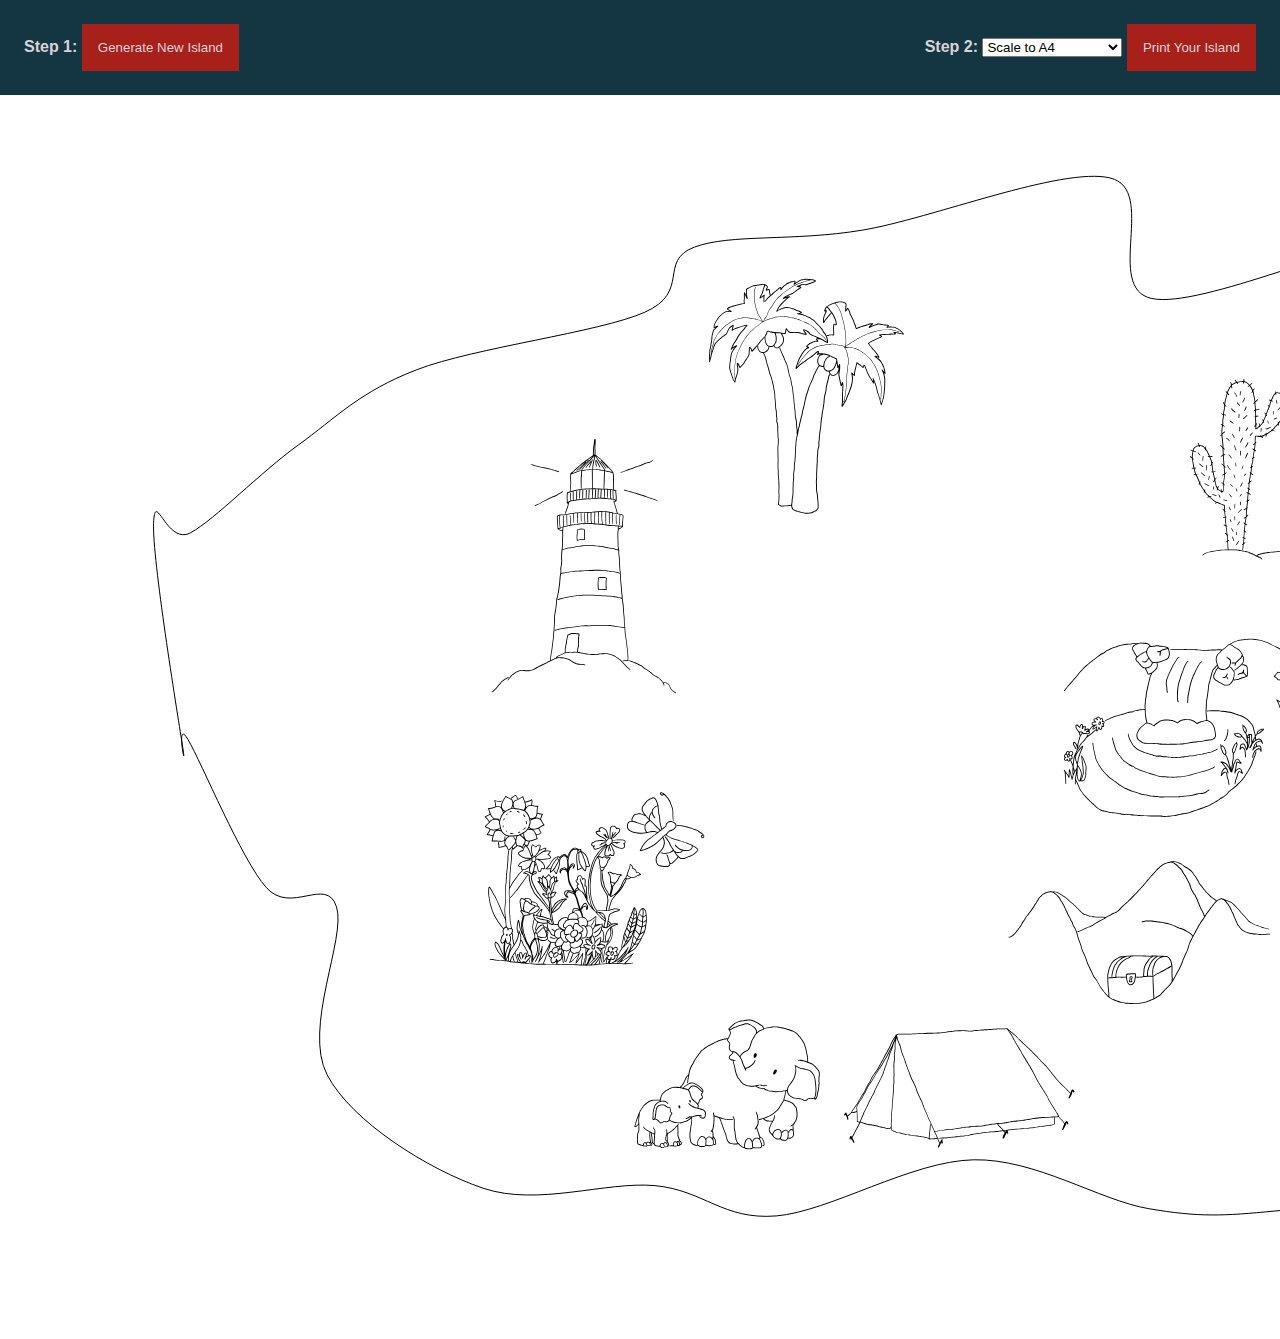
==== commit 0781740b: "add print options" ====
--- a/index.html
+++ b/index.html
@@ -22,7 +22,23 @@
     <script src="point_in_polygon.js"></script>
   </head>
   <body>
-    <svg id="svg">
+    <div class="explainer dont_print">
+        <span> 
+            <b>Step 1:</b> <button onclick="generate_island()">Generate New Island</button>
+        </span>
+        
+        <span>
+            <b>Step 2:</b> 
+            <select id="printselect">
+                <option value="a4">Scale to A4</option>
+                <option value="a3">Scale to A3</option>
+                <option value="4a4">4 x A4 (cut & paste)</option>
+            </select> 
+            <button onclick="window.print()">Print Your Island</button>
+        </span>
+        
+    </div>
+    <svg viewbox="0 0 1950 1240" width="1950" height="1240" id="svg">
         <path class="mapcontour"></path>
         <g id="treasure">
             <path d="m1512.8 1783.3c-3.85-0.2049-15.03-1.0475-24.844-1.8725-9.8143-0.8249-20.721-1.4999-24.236-1.4999-8.7769 0-32.578-3.5002-44.809-6.5897-15.566-3.9317-65.663-20.973-79.352-26.993-6.7329-2.9607-18.852-7.6754-26.931-10.477-20.38-7.0673-22.623-8.2668-53.419-28.569-12.941-8.5313-44.587-39.744-54.232-53.49-3.712-5.29-10.13-13.615-14.261-18.5-16.334-19.311-24.219-29.712-31.121-41.047-3.9636-6.5093-8.8084-14.085-10.766-16.835-11.343-15.931-19.494-29.325-29.215-48-6.0119-11.55-11.691-23.038-12.62-25.529-1.6188-4.3401-12.097-17.971-13.814-17.971-0.455 0-1.5828-1.4625-2.5063-3.25-1.7979-3.48-6.1934-9.0598-15.952-20.25-3.3575-3.85-7.7675-9.3274-9.8001-12.172-4.4796-6.2693-19.858-38.866-21.621-45.828-0.6963-2.75-3.5338-9.275-6.3055-14.5-12.854-24.23-29.226-57.344-32.385-65.5-1.9171-4.95-7.0194-15.975-11.338-24.5-8.6966-17.166-15.969-35.295-21.461-53.5-1.9911-6.6-5.1926-16.275-7.1143-21.5-1.9216-5.225-4.7678-13.631-6.3248-18.68s-4.9097-13.628-7.4506-19.063c-2.5409-5.4356-4.6198-10.196-4.6198-10.579 0-1.509-8.4542-20.409-10.791-24.124-3.5918-5.7103-12.365-23.611-16.69-34.053-4.6365-11.195-6.2868-16.625-11.548-38-5.4982-22.34-9.3511-35.364-11.994-40.545-1.1831-2.3191-4.1489-10.049-6.5907-17.178-2.4417-7.1286-5.2744-14.607-6.2947-16.619s-4.8855-12.883-8.5893-24.158c-3.7037-11.275-8.9313-26.944-11.617-34.82-2.6856-7.8759-5.7916-19.475-6.9024-25.775-1.1108-6.3004-3.5467-15.606-5.4132-20.68-1.8665-5.0738-5.3153-15.525-7.6642-23.225-4.1129-13.483-10.67-29.38-13.407-32.5-3.1355-3.5757-18.251-28.39-23.148-38-5.7705-11.325-9.2506-21.083-11.807-33.109-1.3722-6.4548-2.6101-9.0343-8.158-17-8.1336-11.678-10.618-16.492-14.978-29.016-4.9956-14.352-7.401-19.355-13.849-28.805-3.1638-4.6368-8.8915-14.49-12.728-21.896-3.8367-7.4058-7.5906-14.412-8.342-15.57s-3.6549-7.9544-6.4521-15.104-7.5398-17.063-10.539-22.03c-2.9993-4.9664-7.2137-13.291-9.3653-18.5-2.1516-5.2086-6.3712-14.645-9.3768-20.97s-6.4317-14.108-7.6135-17.296c-2.8414-7.6646-5.5877-12.97-10.356-20.007-2.1628-3.1916-6.0826-10.392-8.7106-16-2.628-5.6084-6.6963-12.611-9.0408-15.562-7.7355-9.7355-22.34-33.508-25.1-40.857-4.1428-11.031-6.5513-14.438-23.076-32.637-14.309-15.758-16.734-17.927-37.156-33.229-19.822-14.853-22.606-16.613-30.025-18.988-12.328-3.9456-19.314-4.5559-32.678-2.8544-26.886 3.4232-37.874 6.5356-52.692 14.926-5.3947 3.0546-14.534 7.9029-20.308 10.774-9.4299 4.6884-11.829 6.4948-23.543 17.725-7.1739 6.8778-16.724 15.787-21.223 19.799-7.0465 6.2831-8.7266 8.4448-12.128 15.604-5.2152 10.977-10.817 20.09-19.259 31.328-3.8114 5.074-8.9127 13.174-11.336 18s-7.7247 12.971-11.78 18.099c-4.0555 5.1285-9.5848 13.679-12.287 19-6.1264 12.063-11.78 21.383-16.39 27.017-1.9538 2.3879-6.4774 9.0302-10.052 14.761-13.111 21.016-24.096 36.215-35.794 49.527-6.5873 7.4959-13.884 16.894-16.215 20.885-2.3309 3.9911-8.2929 11.583-13.249 16.871-10.4 11.096-12.564 14.29-23.326 34.424-5.9578 11.145-10.885 18.571-19.916 30.016-17.285 21.906-22.014 29.562-27.486 44.504-2.5818 7.0505-8.1352 16.113-14.505 23.67-2.3179 2.75-7.0647 9.275-10.548 14.5-3.4837 5.225-9.0933 12.875-12.466 17s-9.905 12.45-14.517 18.5c-29.364 38.523-36.055 46.546-43.979 52.733-23.695 18.505-25.297 19.552-48 31.377-7.1571 3.7279-15.654 5.56-20.159 4.3468-7.8458-2.1127-6.2921-8.9572 2.0333-8.9572 2.1308 0 5.7063-0.6464 7.9454-1.4364 6.7648-2.3867 29.219-15.383 36.68-21.231 3.85-3.0172 10.116-7.951 13.925-10.964s8.984-8.104 11.5-11.313c4.4313-5.6525 7.7835-9.9714 23.328-30.055 4.0441-5.225 11.829-15.279 17.3-22.343 5.4707-7.0636 13.322-17.864 17.447-24 4.125-6.1365 10.27-14.438 13.655-18.448 3.8423-4.5515 7.1747-9.8116 8.8694-14 8.8479-21.868 14.879-31.824 31.322-51.709 7.1984-8.7051 11.328-15.126 19.793-30.775 9.5823-17.714 11.676-20.841 20.088-30 5.1648-5.6239 11.438-13.6 13.941-17.725 5.0706-8.3571 7.119-10.992 20.028-25.765 9.1953-10.522 12.272-14.784 25.929-35.919 13.854-21.439 15.393-23.724 19.407-28.816 2.1672-2.7498 6.7179-10.4 10.113-17 6.8714-13.359 9.6074-17.649 18.065-28.325 3.1916-4.0284 7.5758-11.003 9.7427-15.5s7.0867-12.286 10.933-17.31c8.4955-11.097 13.625-19.366 19.008-30.645 3.6176-7.5797 5.165-9.5365 13.744-17.381 5.3168-4.8618 15.566-14.502 22.775-21.423 11.273-10.821 14.365-13.202 22.084-17 4.9368-2.4293 14.382-7.4694 20.989-11.2 14.455-8.1623 27.999-12.644 48.013-15.888 16.087-2.6075 33.373-2.8635 40.508-0.60001 3.1924 1.0127 6.2569 1.2126 10.5 0.68513 13.025-1.6193 18.298-1.0608 38.36 4.0624 20.324 5.1901 28.181 8.2668 37.809 14.805 3.2023 2.1745 11.222 6.6661 17.822 9.9814s16.725 9.495 22.5 13.733c5.775 4.2378 15.9 10.875 22.5 14.75 21.648 12.709 29.446 18.839 54.778 43.062 26.136 24.992 35.207 32.868 49.222 42.734 15.454 10.879 22.343 17.063 32.819 29.459 12.376 14.644 24.741 27.153 43.181 43.687 7.7 6.9038 17.773 16.774 22.384 21.933 9.8024 10.967 13.152 14.144 26.616 25.25 19.649 16.207 27.649 20.98 37 22.076 8.0448 0.9428 21.236 5.1422 37 11.779 11.257 4.7391 14.69 5.702 25.602 7.1814 6.9311 0.93966 15.706 2.3849 19.5 3.2117 20.417 4.4493 27.004 5.3705 49.898 6.9783 14.803 1.0396 34.381 1.6869 48 1.587 12.65-0.0928 32.9 0.27679 45 0.82131 30.689 1.3811 35.876 0.54953 48.801-7.8231 5.2472-3.3992 9.8154-6.1803 10.152-6.1803 0.3363 0 6.1094-2.3501 12.829-5.2225 8.8026-3.7627 15.444-7.5283 23.76-13.471 6.3879-4.565 14.854-9.6141 18.957-11.306 4.0781-1.6817 9.4782-4.3817 12-6 5.7546-3.6927 12.767-6.2088 15.174-5.4447 3.4567 1.0971 15.761-6.0484 37.38-21.708 13.59-9.8437 24.364-20.554 36.316-36.102 5.4189-7.0489 11.776-13.763 18.449-19.486 5.5994-4.802 14.701-13.012 20.225-18.245 5.5243-5.2328 17.362-15.088 26.306-21.901 12.241-9.324 19.276-15.624 28.456-25.484 12.041-12.932 20.268-21.197 79.232-79.59 22.459-22.241 32.291-32.749 38.967-41.644 9.2564-12.334 13.958-17.359 28.905-30.897 4.858-4.4 12.823-12.5 17.699-18 19.142-21.59 37.78-43.352 43.25-50.5 3.1566-4.125 7.1798-9.3496 8.9403-11.61 1.7606-2.2606 6.576-8.7702 10.701-14.466s12.134-14.871 17.798-20.39 12.938-13.859 16.166-18.534c3.2279-4.675 8.1984-10.75 11.046-13.5s7.0143-7.7 9.2605-11c4.2256-6.2082 9.3858-11.78 33.314-35.973 7.7459-7.8317 17.142-18.242 20.879-23.133 3.7378-4.8916 11.368-13.394 16.955-18.894 5.5875-5.5 12.899-12.925 16.247-16.5 15.154-16.178 30.046-29.761 36.694-33.469 3.7726-2.1039 8.9476-5.637 11.5-7.8512 7.5168-6.5207 27.103-19.022 34.651-22.117 3.8447-1.5764 11.46-4.8247 16.922-7.2185 10.106-4.4287 26.829-9.343 38.568-11.334 3.575-0.60634 10.845-2.4317 16.156-4.0564s10.993-2.954 12.628-2.954c1.6341 0 3.5778-0.73089 4.3192-1.6242 1.1867-1.4299 3.6242-1.5617 20.372-1.1017 26.505 0.72796 37.474 2.8751 64.024 12.532 6.05 2.2005 14.825 5.1553 19.5 6.5662 10.423 3.1456 20.305 8.7092 35.155 19.792 6.2397 4.6568 14.513 10.772 18.384 13.59 3.8716 2.8176 7.9216 6.1124 9 7.3218 1.0783 1.2094 9.1606 5.6629 17.961 9.8967 8.8 4.2338 19.375 9.8736 23.5 12.533 12.066 7.7791 40.471 30.991 51.925 42.432 9.2413 9.2307 11.545 12.265 18.274 24.063 4.2346 7.425 9.9813 16.2 12.77 19.5 18.018 21.317 26.162 32.828 33.344 47.129 2.4998 4.9774 5.6423 10.36 6.9834 11.961 4.9515 5.911 11.615 17.341 19.479 33.411 6.7521 13.798 9.4982 18.219 16.77 27 4.7828 5.775 11.416 14.55 14.741 19.5 16.104 23.977 25.912 36.378 40.039 50.62 7.9756 8.0411 15.427 16.366 16.558 18.5 3.3754 6.3668 15.15 19.434 23.769 26.38 13.964 11.253 24.386 21.25 29.955 28.734 4.4076 5.9234 6.5469 7.8254 11.81 10.5 5.6603 2.8767 15.427 10.553 34.499 27.115 3.0709 2.6667 7.6085 5.8846 10.084 7.151 2.475 1.2664 5.625 3.5166 7 5.0005 2.4383 2.6313 10.874 7.5 12.995 7.5 0.584 0 4.7187-2.5045 9.1883-5.5655 10.173-6.9671 18.736-11.261 30.533-15.31 14.308-4.9112 17.828-5.326 30.096-3.547 8.8879 1.2888 11.659 2.1414 16.465 5.0648 5.7866 3.5202 15.97 7.8696 31.526 13.465 4.5671 1.6428 14.242 5.7096 21.5 9.0372s15.896 7.0984 19.196 8.3795c7.9058 3.0691 24.719 10.513 31 13.724 7.3943 3.7808 17.715 12.909 27.939 24.712 4.9836 5.7534 21.437 22.853 36.563 38 25.047 25.081 28.642 29.119 40.277 45.238 9.361 12.968 14.954 19.65 20.926 25 11.573 10.367 18.899 17.797 29.921 30.343 5.2944 6.0269 13.844 15.629 19 21.337 10.264 11.365 16.23 18.599 26.794 32.487 3.821 5.0236 9.1146 11.236 11.764 13.806 5.2061 5.05 19.84 15.235 23.538 16.382 4.6226 1.434 14.369 6.8147 21.891 12.085 9.7957 6.864 46.221 22.913 63.22 27.855 2.9655 0.8621 9.1664 3.1822 13.78 5.1558 12.904 5.5204 58.959 20.94 72.388 24.236 6.6 1.6201 18.075 4.1326 25.5 5.5834 15.515 3.0317 28.47 6.7353 31.807 9.0933 2.6059 1.8414 2.6255 5.1485 0.04 6.7686-1.2186 0.7637-3.9782 0.3385-10.5-1.6178-4.8658-1.4595-15.822-4.0455-24.347-5.7467s-20.675-4.4278-27-6.0591c-14.383-3.7093-60.84-19.291-67.36-22.592-2.673-1.3534-9.423-3.9652-15-5.8039-9.3301-3.0762-21.45-7.9076-42.195-16.82-12.223-5.2513-18.056-8.3905-25.322-13.629-5.6412-4.0672-7.1562-4.7088-10.219-4.3275-4.9413 0.6152-14.763-4.5039-23.475-12.235-15.303-13.58-18.261-16.726-31.04-33-7.3416-9.35-17.243-21.275-22.003-26.5s-12.982-14.445-18.27-20.489c-5.2889-6.0439-13.413-14.594-18.053-19-18.018-17.108-21.972-21.532-33.07-37.011-10.221-14.255-14.486-19.017-39.1-43.66-15.195-15.213-31.462-32.114-36.15-37.558-9.7104-11.279-17.182-18.283-23.372-21.911-4.6357-2.7167-23.216-11.117-32.871-14.862-3.3-1.2798-11.4-4.88-18-8.0006-13.884-6.5644-24.413-10.93-24.984-10.359-0.3828 0.38288 5.4772 8.9971 15.968 23.473 2.741 3.7822 8.5294 10.914 12.863 15.848 8.4816 9.657 14.031 17.372 17.643 24.529 1.2492 2.475 5.8248 10.483 10.168 17.795 9.199 15.487 17.869 33.261 21.925 44.95 3.452 9.9479 4.7604 12.552 8.9221 17.755 4.1845 5.2317 12.418 22.389 14.396 30 3.4171 13.148 8.6148 27.427 12.922 35.5 2.4944 4.675 6.303 13.225 8.4636 19 2.1605 5.775 5.4066 13.425 7.2134 17s4.5261 9.425 6.0428 13 4.8514 11.45 7.4105 17.5c6.2529 14.782 12.515 25.721 19.908 34.775 3.3768 4.1356 12.345 15.202 19.93 24.593 29.279 36.251 45.266 45.508 114.22 66.135 7.5892 2.2703 16.092 4.3535 18.894 4.6292 2.8027 0.2758 13.196 1.5642 23.096 2.8631s22.05 2.8455 27 3.4367c4.95 0.5913 13.725 1.744 19.5 2.5615 24.499 3.4683 27.949 3.5921 70.916 2.544 23.256-0.5674 42.699-0.775 43.206-0.4616 0.5072 0.3135 3.2307-0.1967 6.0522-1.1339 4.1159-1.3671 7.5139-1.6057 17.191-1.2072 6.6335 0.2732 15.452 0.1146 19.598-0.3525 4.1452-0.4672 8.3232-0.6018 9.2844-0.2991 2.6383 0.8306 3.3344 5.1162 1.212 7.4614-2.9332 3.2411-9.0213 4.2116-25.576 4.077-10.752-0.087-16.826 0.2902-19.5 1.2127-2.7231 0.9394-10.308 1.3774-25.384 1.4659-11.825 0.069-32.978 0.4253-47.007 0.7911-26.192 0.6829-34.436 0.1144-59.993-4.1369-4.675-0.7776-13.225-1.8523-19-2.3882-5.775-0.5358-16.23-1.8949-23.234-3.0202-7.0034-1.1252-14.983-2.0459-17.733-2.0459-9.9876 0-68.098-18.882-85.492-27.779-24.101-12.328-36.748-23.109-56.405-48.079-3.6503-4.6371-9.8715-12.175-13.825-16.75-13.988-16.189-20.208-27.467-35.289-63.986-2.0655-5.0017-4.897-11.077-6.2922-13.5-1.3952-2.4233-4.1935-8.906-6.2184-14.406-2.025-5.5-6.083-14.5-9.0178-20.001-3.5748-6.6998-7.0171-15.447-10.429-26.5-5.5871-18.101-10.427-29.243-15.401-35.455-5.1681-6.4549-6.3475-8.7162-9.9994-19.171-4.1935-12.006-13.16-30.157-22.464-45.474-3.808-6.2689-8.3331-14.192-10.056-17.606-1.7227-3.4145-6.7482-10.615-11.168-16-4.4195-5.3855-9.935-12.125-12.257-14.977-4.9126-6.035-15.084-19.795-19.514-26.399-1.6917-2.5218-6.7762-7.9218-11.299-12-7.9963-7.2104-8.3912-7.4287-14.315-7.9149-5.6836-0.46646-6.1127-0.6763-6.397-3.128-0.2518-2.1726-0.9451-2.7339-4-3.239-8.2277-1.3603-14.783-0.63956-24.749 2.7212-23.19 7.8202-43.234 21.752-61.446 42.706-5.225 6.0118-13.577 15.545-18.56 21.185s-13.517 16.33-18.963 23.755-12.366 16.618-15.376 20.43-7.6899 10.786-10.4 15.5c-6.8052 11.838-14.659 22.727-20.247 28.07-2.5882 2.475-7.0705 8.1-9.9607 12.5-2.8903 4.4-6.6981 9.35-8.4619 11s-5.031 6.15-7.2606 10c-4.1321 7.1354-15.816 25.594-25.32 40-2.9027 4.4-6.4031 10.272-7.7786 13.048-2.4197 4.8841-5.9402 9.7473-22.406 30.952-8.0911 10.419-12.743 17.588-28.226 43.5-5.094 8.525-10.775 17.935-12.624 20.91-1.849 2.9757-4.121 7.7007-5.0489 10.5-0.9279 2.7992-3.1148 7.3395-4.8597 10.09-8.4901 13.38-14.937 25.094-23.118 42-1.3307 2.75-3.3802 6.8-4.5545 9-1.1744 2.2-6.6848 12.55-12.245 23s-11.484 21.025-13.162 23.5c-6.684 9.855-14.814 24.551-17.606 31.825-1.6202 4.2211-4.1163 9.6802-5.5468 12.131-5.2889 9.0628-13.497 25.476-17.925 35.842-11.01 25.777-15.204 38.071-22.242 65.202-3.0905 11.913-6.7432 22.25-16.608 47-6.6177 16.604-9.3305 22.271-14.098 29.451-3.541 5.3332-11.397 23.503-11.408 26.384 0 0.9158-0.6127 2.8274-1.3541 4.2481-0.7414 1.4208-4.121 8.8656-7.5103 16.544s-7.9755 17.064-10.192 20.856c-2.2161 3.7924-4.939 10.298-6.0508 14.456-4.999 18.697-17.135 51.659-22.263 60.466-1.3114 2.2524-3.8197 7.6952-5.5741 12.095-1.7543 4.4-4.5193 10.324-6.1444 13.164-1.625 2.8404-3.799 7.5654-4.8311 10.5-3.1134 8.8527-6.5141 15.816-13.716 28.087-12.119 20.649-13.46 23-21.819 38.248-4.5223 8.25-11.935 22.65-16.474 32-9.3088 19.178-16.929 33.124-24.757 45.308-2.9359 4.5692-6.64 10.887-8.2314 14.04s-5.6096 9.3952-8.9294 13.872c-3.3197 4.4773-6.9368 9.8595-8.0381 11.96-1.1012 2.1009-3.8021 6.0699-6.0018 8.8199-2.1998 2.75-6.5099 8.4886-9.5781 12.752-7.536 10.473-15.411 19.481-26.443 30.248-5.0721 4.95-11.632 12.15-14.578 16-7.1961 9.4052-38.125 40.72-53.108 53.77-8.3943 7.3114-14.174 13.365-18.873 19.767-12.928 17.613-24.098 27.03-45.628 38.463-7.2496 3.85-20.43 11.396-29.29 16.768-19.443 11.789-40.48 22.277-54.367 27.105-5.6419 1.9611-11.267 4.1059-12.5 4.7662-2.9751 1.593-41.747 17.566-48.714 20.069-13.6 4.8857-30.205 8.8699-50.528 12.123-12.1 1.937-26.95 4.3424-33 5.3453-8.211 1.3612-16.705 1.8424-33.5 1.8979-12.375 0.041-37.8 0.321-56.5 0.6225-18.7 0.3014-37.15 0.3804-41 0.1755zm95-11.868c14.3 0 26.49-0.324 27.09-0.7146 0.5995-0.3905 5.3245-1.2137 10.5-1.8292 35.633-4.2377 67.812-11.282 83.862-18.359 4.1515-1.8304 12.273-5.2471 18.048-7.5926s14.1-5.8221 18.5-7.7258 12.05-4.9465 17-6.7618c10.036-3.6805 24.19-9.6878 27.1-11.502 1.7323-1.08 1.878-2.3458 1.6519-14.352-0.1365-7.2422-1.1352-23.743-2.2195-36.668-3.0936-36.876-4.1846-56.623-4.5578-82.5-0.1905-13.2-0.901-32.55-1.5789-43-0.678-10.45-1.2802-24.85-1.3382-32s-0.2072-24.33-0.3315-38.179l-0.2261-25.178-8.75-0.016c-4.8125-0.01-12.056-0.7188-16.096-1.5779-6.3264-1.3451-10.907-1.4235-33-0.5648-29.688 1.1538-31.034 1.2905-49.654 5.0429-7.7 1.5517-19.85 3.3255-27 3.9417-7.15 0.6163-15.925 1.5782-19.5 2.1377s-16.43 1.0633-28.568 1.1196c-18.135 0.084-22.625-0.1756-25.194-1.4571-3.7122-1.8519-3.3499-2.8593-5.7029 15.857-0.8385 6.6694-2.405 14.994-3.4813 18.5-1.0762 3.5056-2.437 8.5391-3.0238 11.186-1.8592 8.3845-6.4646 16.88-14.806 27.312-10.105 12.638-13.687 15.602-23.725 19.63-7.066 2.836-9.1092 3.2087-17.5 3.1926-8.3078-0.016-10.214-0.3646-15.192-2.7777-19.88-9.6373-31.5-32.616-38.724-76.58-2.4576-14.957-2.9155-16.57-4.6549-16.401-21.252 2.0724-76.295 2.3671-93.929 0.5028-5.4595-0.5771-11.652-0.4187-19.5 0.499-21.355 2.497-58.388 5.5689-77 6.3872-10.175 0.4474-20.194 1.113-22.264 1.4792-2.4485 0.4331-4.2916 0.2277-5.2741-0.5878-0.8308-0.6894-1.77-0.994-2.0872-0.6767-0.3172 0.3172-0.096 7.6938 0.4907 16.392 0.5871 8.6986 1.3157 26.391 1.6191 39.316s1.2075 30.25 2.0091 38.5c1.554 15.994 2.9498 32.659 4.5649 54.5 0.549 7.425 1.9534 18.796 3.1209 25.268 1.7905 9.9266 2.0329 14.105 1.5488 26.7-0.4399 11.447-0.2178 16.518 0.952 21.732 0.8392 3.7402 1.6132 8.5117 1.7201 10.603 0.1795 3.516 0.6814 4.1135 6.6468 7.9133 3.549 2.2606 10.574 6.7692 15.612 10.019 9.8928 6.3822 18.021 10.021 31.717 14.198 4.8047 1.4655 14.898 5.2621 22.43 8.4368 7.5318 3.1748 24.494 9.2639 37.694 13.532 13.2 4.2675 26.266 8.5805 29.036 9.5843 6.4781 2.348 24.963 6.7173 33.964 8.0281 3.85 0.5606 13.3 1.4537 21 1.9845s19.85 1.4603 27 2.0657c25.067 2.1221 46.211 2.7575 70 2.1038 13.2-0.3628 35.7-0.6616 50-0.664zm228.12-69.625c6.5354-3.9163 17.732-10.282 24.882-14.146s16.046-8.9934 19.768-11.399c9.3492-6.0428 20.946-17.306 27.625-26.83 6.2787-8.9531 13.864-16.896 23.278-24.376 8.1402-6.4675 43.87-42.475 48.98-49.36 2.1508-2.8981 9.4393-10.894 16.197-17.769 12.756-12.978 17.954-19.013 23.684-27.5 1.8569-2.75 6.0007-8.3127 9.2085-12.362 8.779-11.081 10.142-14.216 10.277-23.638 0.063-4.4 0.4805-14.075 0.928-21.5 0.5802-9.6254 0.4536-15.653-0.441-21-1.8551-11.088-2.5146-37.928-2.1952-89.34l0.2848-45.84-3.297 0.6764c-1.8134 0.3721-4.872 1.8035-6.797 3.181-13.823 9.8914-35.214 23.303-38.639 24.225-2.2688 0.6109-7.4406 3.2562-11.493 5.8784-12.142 7.8571-21.173 13.08-24.802 14.346-1.8836 0.6566-6.8315 3.2871-10.995 5.8455-7.9429 4.8804-40.773 21.317-45.071 22.565-3.7695 1.0947-17.134 7.9458-22.297 11.43-2.5082 1.6927-7.1469 4.2619-10.308 5.7092-7.6042 3.4813-28.763 16.446-39.395 24.138-5.4585 3.9493-9.4867 6.1562-11.258 6.1676l-2.7576 0.018 0.4723 21.75c0.9513 43.814 1.6552 62.939 2.6224 71.25 0.544 4.675 1.4576 26.05 2.0302 47.5 1.1325 42.427 2.0415 61.03 3.8115 78 2.2101 21.19 2.9667 33.894 2.3879 40.091-0.5212 5.5824-0.1036 9.4087 1.0269 9.4087 0.2194 0 5.7461-3.2043 12.281-7.1206zm-586.9-35.132c0.1653-15.06-0.1604-21.913-1.2714-26.747-0.8214-3.575-2.1272-14.15-2.9016-23.5-0.7745-9.35-1.9068-23.075-2.5161-30.5-0.6094-7.425-1.7848-20.111-2.612-28.192-1.3322-13.014-2.7041-45.845-3.9824-95.308-0.9538-36.905-0.8586-41.766 0.9597-49 0.9676-3.85 4.1933-18.7 7.1682-33 6.453-31.019 10.088-44.673 14.302-53.728 1.7223-3.7005 3.1314-7.3558 3.1314-8.1231 0-3.7821 20.346-41.687 27.556-51.336 10.145-13.578 27.679-31.025 38.444-38.255 7.9449-5.3354 13.306-8.6425 37.844-23.344 22.21-13.307 36.239-17.711 56.419-17.714 13.44 0 44.849-3.2363 55.238-5.6889 5.31-1.2537 12.553-1.6911 30-1.8117 15.437-0.1067 24.644-0.5947 28-1.4842 6.3664-1.6874 135.12-1.6019 161 0.1069 9.35 0.6174 21.725 1.275 27.5 1.4613 5.775 0.1862 18.851 0.8736 29.057 1.5274l18.557 1.1887 8.636-2.7499 8.6359-2.7498 28.807 1.1608c15.844 0.6385 38.257 1.5858 49.807 2.1051 11.55 0.5194 33.752 0.8292 49.337 0.6886 28.325-0.2555 28.338-0.2546 30.16 1.9944 2.2261 2.7474 7.6686 3.0039 14.127 0.6658 6.6133-2.3943 16.577-1.2326 25.376 2.9587 17.825 8.4908 21.454 11.897 36.889 34.626 9.9604 14.666 13.497 22.961 17.057 40 1.4363 6.875 3.9847 18.324 5.6632 25.443 4.5229 19.182 5.0122 26.913 4.687 74.057-0.3278 47.521 0.3911 76.332 2.2457 90 0.7233 5.3304 0.9938 13.656 0.6634 20.419l-0.5579 11.419 2.2485-3.9191c1.2367-2.1556 4.2644-7.0692 6.7283-10.919 8.2243-12.851 29.875-54.089 29.875-56.902 0-1.2547 16.516-30.506 33.085-58.598 3.7307-6.325 8.6308-16 10.889-21.5s5.4033-12.475 6.9886-15.5c1.5854-3.025 3.8497-7.975 5.0318-11 1.1822-3.025 5.441-12.25 9.4641-20.5 6.4713-13.271 16.339-39.756 19.56-52.5 0.6255-2.475 5.6378-13.569 11.138-24.654 7.9402-16.001 10.252-21.642 11.218-27.376 0.8864-5.2606 1.8121-7.7036 3.4095-8.997 1.206-0.9766 3.5695-5.5326 5.2522-10.124 1.6828-4.5919 4.5581-10.622 6.3897-13.4 4.7789-7.249 6.6135-11.086 14.109-29.508 7.9809-19.616 13.785-36.425 16.459-47.668 3.8427-16.155 8.8593-32 14.809-46.773 9.7624-24.24 11.563-28.207 20.19-44.5 4.5142-8.525 9.2344-18.226 10.489-21.557 1.2549-3.3314 3.6846-8.5427 5.3992-11.581 3.66-6.4852 3.7253-6.8621 1.1888-6.8621-3.194 0-5.0714-2.7779-5.0714-7.5038 0-4.2044-0.3175-4.6538-8.8431-12.516-9.8472-9.0813-21.093-17.259-32.845-23.884-4.2967-2.4222-12.009-6.9222-17.138-10-21.745-13.048-29.033-17.132-35.174-19.715-3.575-1.5036-10.1-4.6345-14.5-6.9576-7.417-3.916-26.93-10.963-51-18.418-5.5-1.7035-16.525-6.1996-24.5-9.9912-37.807-17.975-77.58-33.259-107-41.117-10.175-2.7179-25.25-6.7391-33.5-8.9359-16.908-4.5023-49.073-10.533-61.053-11.448-30.377-2.3189-71.013-7.15-100.45-11.942-20.383-3.3185-20.682-3.3368-52.5-3.204-30.242 0.1262-32.879 0.2873-48 2.9331-8.8 1.5398-20.199 3.9967-25.331 5.4598-8.5432 2.4356-9.5562 2.5343-12 1.1688-3.263-1.8231-3.9993-5.8907-1.4664-8.1011 2.3638-2.0629 12.815-5.3745 22.797-7.2238 34.336-6.3609 29.332-5.9321 66.5-5.6987 32.933 0.20681 35.272 0.34805 51.5 3.1095 26.816 4.5632 66.902 9.4377 98 11.917 16.03 1.278 46.838 7.0434 67.337 12.601 9.1646 2.4848 24.988 6.7276 35.163 9.4284 10.175 2.7007 20.3 5.6752 22.5 6.6098 2.2 0.9347 11.875 4.5104 21.5 7.9461 9.625 3.4356 21.55 8.0465 26.5 10.246 4.95 2.1998 12.6 5.5773 17 7.5055s13.85 6.2187 21 9.5344 19.107 7.8511 26.572 10.079c7.4645 2.2276 18.714 5.8826 25 8.1223 14.58 5.1954 47.719 21.58 64.08 31.683 6.9588 4.297 17.001 10.288 22.316 13.313 14.102 8.026 25.756 16.426 35.377 25.5 10.422 9.8293 14.154 14.81 14.154 18.889 0 2.9177 0.2491 2.718 4.4857-3.5973 2.4671-3.6777 6.0145-9.7479 7.8832-13.489 1.8686-3.7415 5.9157-11.528 8.9935-17.303 3.0779-5.775 10.13-19.5 15.671-30.5s12.969-24.725 16.506-30.5 6.9483-12.075 7.5811-14c1.6895-5.139 4.5594-10.673 9.3353-18 4.7719-7.321 8.3706-13.269 16.282-26.911 8.9616-15.452 23.033-36.148 28.544-41.984 5.7083-6.0442 12.27-15.263 15.689-22.042 1.7856-3.5404 4.9418-8.7154 7.0139-11.5 6.3419-8.5228 6.6361-9.478 3.6775-11.942-3.576-2.9785-6.4455-9.0917-8.7017-18.538-1.2247-5.1279-3.9451-11.869-7.4028-18.345-3.0066-5.6309-6.8394-13.568-8.5175-17.638-1.678-4.0701-4.7736-10.145-6.8791-13.5-3.907-6.2255-24.161-46.634-24.161-48.203 0-0.47564-1.7766-4.697-3.9479-9.3808-5.8697-12.662-10.653-24.13-11.478-27.516-0.7603-3.1236-4.5056-12.029-10.093-24-1.7972-3.85-4.477-11.05-5.9553-16-1.5615-5.2286-4.37-11.605-6.7021-15.216-2.2079-3.4188-5.2574-9.2688-6.7767-13-1.5192-3.7312-4.1104-9.4839-5.7581-12.784s-3.825-8.25-4.8385-11c-3.0515-8.2798-8.5005-17.731-12.973-22.5-5.5256-5.8927-13.322-17.772-17.298-26.36-1.7473-3.7729-4.9391-8.9647-7.093-11.537-3.9608-4.7307-9.0861-13.476-9.0861-15.504 0-0.60685-2.1925-4.8285-4.8721-9.3815-3.052-5.1855-5.8741-11.809-7.5541-17.729-1.475-5.1977-3.9969-12.351-5.6042-15.895-1.6072-3.5447-3.2212-8.3908-3.5865-10.769-0.3654-2.3783-1.501-5.9938-2.5237-8.0343s-1.8594-4.5259-1.8594-5.5228c0-2.607-5.3667-16.169-8.8751-22.428-1.646-2.9365-3.9599-7.813-5.1418-10.837-1.182-3.0236-2.6742-6.1083-3.3161-6.8548-2.2906-2.664-10.667-17.923-19.227-35.027-4.784-9.5585-11.069-20.841-13.967-25.073-2.8981-4.2317-6.8727-10.878-8.8324-14.77-3.3613-6.6745-10.416-17.672-25.077-39.095-3.507-5.1244-7.135-11.649-8.0621-14.5-3.4222-10.523-10.235-20.148-21.475-30.341-5.7891-5.2498-19.414-18.1-30.279-28.557s-23.258-21.548-27.541-24.649c-4.2835-3.1001-9.7947-7.2584-12.247-9.2408-14.162-11.447-28.755-19.181-39.751-21.067-6.2908-1.0788-7.6781-0.96234-17.274 1.4495-5.7386 1.4424-13.359 3.1314-16.934 3.7535-13.009 2.2635-26.523 6.2191-35.411 10.365-4.9987 2.3316-12.005 5.3147-15.569 6.6292-6.9136 2.5497-26.392 14.915-34.299 21.774-2.6287 2.2802-7.9678 6.04-11.865 8.3551-7.206 4.281-34.111 29.837-42.296 40.174-2.1027 2.6558-6.0313 6.4773-8.7301 8.4922-2.6989 2.0149-9.1557 9.0669-14.349 15.671-5.3379 6.7888-18.213 20.7-29.623 32.008-11.1 11-22.539 23.15-25.421 27s-7.5776 9.25-10.435 12c-2.8575 2.75-7.485 8.375-10.283 12.5s-10.792 13.396-17.764 20.601c-7.4057 7.6538-16.688 18.672-22.325 26.5-12.402 17.223-17.55 23.831-29.434 37.781-18.352 21.542-38.91 43.645-52.425 56.367-9.5741 9.0116-16.49 16.666-23.595 26.115-7.1346 9.4878-14.35 17.466-24.864 27.495-8.1467 7.7706-16.837 16.618-19.312 19.66s-10.575 11.118-18 17.944c-21.011 19.318-37.346 35.62-53.145 53.037-10.098 11.132-17.532 18.277-24.434 23.485-17.527 13.223-24.706 19.18-34.921 28.978-5.5 5.2753-13.925 12.854-18.723 16.842-5.9163 4.9175-11.755 11.183-18.148 19.473-13.381 17.354-23.059 26.76-39.357 38.254-25.907 18.27-31.808 21.527-41.686 23.008-2.519 0.37773-7.1631 2.2423-10.32 4.1434-3.1572 1.9012-8.8963 4.7767-12.754 6.3902-3.8573 1.6135-10.163 5.2039-14.013 7.9788-12.396 8.9347-15.198 10.551-26.698 15.396-16.03 6.7548-21.776 9.6842-24.725 12.605-1.4176 1.4043-5.577 3.9503-9.243 5.6579s-11.766 6.4648-18 10.572-14.162 8.8874-17.618 10.624c-3.456 1.7361-9.306 5.0116-13 7.2789s-16.616 8.9227-28.716 14.79c-45.934 22.273-67.234 34.726-89.27 52.191-3.9985 3.1691-10.074 7.4072-13.5 9.4181-8.9593 5.2579-30.738 14.703-41.23 17.881-4.95 1.4992-15.525 5.3529-23.5 8.5637-7.975 3.2109-17.425 6.9396-21 8.286-11.304 4.2572-27.05 12.147-40.866 20.478-9.8906 5.9631-16.002 8.888-23.5 11.248-5.5734 1.7539-14.445 4.7126-19.714 6.5748-13.378 4.7281-17.919 4.3829-17.919-1.3623 0-2.9259 1.0301-3.3867 25.206-11.276 16.844-5.4967 20.129-6.9597 33-14.696 20.601-12.382 52.652-26.814 80.794-36.38 29.61-10.065 41.469-16.342 65.209-34.511 15.932-12.194 48.722-30.717 87.291-49.312 8.8-4.2426 20.136-10.158 25.192-13.145 5.0554-2.9873 12.694-7.4089 16.976-9.8258 7.3394-4.1432 7.6427-4.4479 5.3084-5.33-1.3617-0.51458-20.476-1.1386-42.476-1.3866-39.292-0.44301-80.189-2.3911-94-4.4775-3.85-0.58164-10.299-1.9334-14.332-3.0039-4.0326-1.0705-15.708-3.3232-25.945-5.006-10.882-1.7888-20.187-3.8628-22.403-4.9934-7.0872-3.6156-24.296-10.68-31.175-12.798-3.7705-1.1607-9.4838-2.1104-12.696-2.1104-4.8533 0-7.1397-0.67212-13.523-3.9751-14.295-7.3975-36.893-26.099-53.384-44.18-6.3482-6.9604-14.017-14.78-17.042-17.377-12.69-10.895-35.218-32.968-43.485-42.609-13.606-15.866-19.225-21.403-29.015-28.592-27.479-20.178-32.244-24.268-60.313-51.767-20.783-20.361-30.578-28.086-50.818-40.08-7.7723-4.6056-16.772-10.421-20-12.924-9.9936-7.7486-16.473-11.931-27.368-17.666-5.775-3.0396-13.84-7.6921-17.923-10.339-4.0827-2.6468-10.383-5.834-14-7.0826-10.429-3.5998-38.895-10.565-41.772-10.222-2.8245 0.33749-3.2777-0.0388 27.74 23.034 9.001 6.6953 15.153 12.521 27.917 26.433 18.283 19.929 20.674 23.233 24.985 34.523 2.9357 7.6878 15.572 28.152 24.743 40.07 2.4619 3.1994 6.5152 10.19 9.0073 15.535 2.4921 5.3446 6.9856 13.414 9.9856 17.933 3 4.5184 7.4708 13.231 9.9351 19.362 2.4643 6.1308 7.3124 17.284 10.773 24.785s7.0364 15.672 7.9453 18.158c0.90892 2.4862 4.156 8.7369 7.2158 13.89s7.9612 15.494 10.892 22.98c2.9308 7.4853 7.006 16.535 9.056 20.11s5.1946 9.6953 6.9881 13.601c1.7935 3.9054 5.514 10.43 8.2679 14.5 7.9514 11.75 11.02 17.844 15.774 31.324 5.4392 15.423 7.1593 18.88 14.465 29.075 7.5824 10.582 8.4789 12.502 10.503 22.5 3.546 17.519 9.7003 30.64 25.982 55.394 11.475 17.446 14.799 24.554 22.453 48.017 3.2456 9.9492 7.0484 21.265 8.4507 25.145 1.4024 3.8807 3.2576 11.531 4.1228 17 0.8667 5.4786 3.9744 17.129 6.9202 25.944 2.9409 8.8 7.9328 23.875 11.093 33.5s6.8585 19.975 8.2185 23c1.3599 3.025 4.1901 10.45 6.2893 16.5 2.0993 6.05 5.4314 14.652 7.4048 19.115 2.1414 4.8431 6.2184 18.55 10.112 34 3.5886 14.237 7.4821 28.81 8.6523 32.385 2.5232 7.7082 14.476 33.938 18.032 39.572 3.9491 6.2557 7.4022 13.457 11.794 24.595 2.2409 5.6829 5.8878 14.24 8.1043 19.016 2.2165 4.7757 5.321 12.876 6.8989 18 13.143 42.683 23.188 69.551 33.951 90.817 4.3147 8.525 9.416 19.55 11.336 24.5 3.2524 8.3838 21.432 45.103 31.933 64.5 2.5311 4.675 5.83 12.325 7.3308 17 4.1229 12.842 17.515 39.51 23.363 46.524 16.703 20.033 21.428 26.254 23.509 30.96 1.2808 2.8962 3.9679 7.0802 5.9713 9.2977 2.0033 2.2174 8.1803 12.961 13.727 23.875 10.602 20.863 20.725 38.466 28.374 49.343 6.4233 9.1336 16.262 23.992 22.513 34 5.8087 9.2994 11.84 17.123 22.243 28.855 3.7284 4.2046 10.028 12.087 14 17.516 10.899 14.899 12.724 17.014 27.522 31.878 7.5285 7.5625 13.69 13.749 13.694 13.747 0 0 0.1054-9.114 0.2276-20.25zm291.49-132.19c5.7957-2.5977 11.584-8.1606 20.108-19.323 4.9499-6.4828 9.6797-16.056 9.6797-19.591 0-0.7074 1.0934-4.9394 2.4299-9.4044 1.3364-4.465 3.1514-13.882 4.0334-20.926 0.8819-7.0445 2.2491-15.508 3.0382-18.808 0.7892-3.3 1.739-12.144 2.1108-19.654l0.6761-13.654-6.3891-0.3461c-3.514-0.1904-13.816-0.027-22.894 0.3626-9.0778 0.3897-23.93 0.9162-33.005 1.1699-23.469 0.6562-39.184 2.3451-40.75 4.3794-2.3444 3.0464-1.041 23.464 3.1434 49.242 4.7907 29.513 12.006 49.255 21.777 59.586 10.751 11.368 21.561 13.457 36.042 6.9668zm-24.021-23.636c-6.1454-0.8255-8.912-2.9101-9.7433-7.3414-0.7925-4.2243 1.6377-14.251 5.9081-24.376l3.5008-8.3003-1.9067-4.1997c-4.435-9.769-0.5928-21.895 8.5495-26.982 4.332-2.4104 5.8975-2.7403 11.718-2.4691 4.7985 0.2236 7.513 0.8924 9.5 2.3407 4.1725 3.0412 7.282 9.8979 7.282 16.057 0 6.3914-0.9821 9.1243-4.8704 13.553-2.7404 3.1212-2.9241 3.7679-2.0908 7.3611 0.5024 2.1666 0.9242 6.9053 0.9373 10.53 0.013 3.6251 0.694 8.8001 1.5131 11.5 1.9681 6.4879 1.8918 9.0279-0.3383 11.258-1.587 1.587-3.4643 1.8442-13.25 1.8151-6.2705-0.019-13.79-0.3548-16.709-0.7469zm18.993-19.917c-0.1732-5.225-0.7194-12.141-1.2137-15.37-0.7044-4.6006-0.5767-6.4926 0.5907-8.75 0.8191-1.5841 1.9162-2.8802 2.438-2.8802 1.8968 0 4.2234-6.2358 3.6485-9.7788-0.8083-4.9809-3.2244-7.2212-7.7877-7.2212-5.5589 0-9.8953 4.1202-10.559 10.032-0.453 4.0358-0.2019 4.7341 2.5983 7.2253 3.7932 3.3746 3.9042 5.9316 0.5324 12.273-2.9685 5.5829-7.4326 18.392-7.4326 21.326 0 2.4295 2.1579 2.9756 11 2.784l6.5-0.1408zm-286.26-35.403c3.3511-2.9773 12.176-4.5975 25.01-4.5917 6.9127 0 17.294-0.6537 23.068-1.4597s16.718-1.9258 24.317-2.4883c7.5995-0.5625 14.167-1.2392 14.595-1.5036 0.4279-0.2645 1.0632-7.8098 1.4116-16.768 0.8377-21.532 5.0905-47.801 9.7582-60.277 1.0317-2.7575 3.2387-9.8673 4.9045-15.8 2.2557-8.0333 5.666-15.944 13.363-30.998 14.714-28.778 17.359-33.13 23.971-39.436 3.2388-3.0893 8.3331-8.8645 11.321-12.834 7.9015-10.498 28.148-27.553 47.702-40.182 5.5864-3.608 11.803-7.8472 13.814-9.4206 3.465-2.7103 26.542-13.467 42.843-19.97 7.6763-3.0624 12.8-6.4029 11.624-7.5789-1.4734-1.4733-31.082-0.7723-38.624 0.9145-4.125 0.9226-9.975 1.9859-13 2.363-3.7494 0.4674-6.1466 1.3824-7.5314 2.8746-1.1173 1.2039-5.6173 3.6781-10 5.4981-14.133 5.8693-26.821 12.768-32.969 17.928-3.3 2.7692-9.0583 7.1301-12.796 9.6909-21.388 14.653-45.068 38.493-52.289 52.643-1.3197 2.5859-4.5281 7.3109-7.1296 10.5-5.0373 6.1747-12.402 19.05-14.371 25.124-0.655 2.0206-3.2049 8.1738-5.6664 13.674-7.5487 16.867-14.716 41.776-16.66 57.902-0.325 2.696-1.9452 9.1294-3.6003 14.296-2.3624 7.3748-3.2563 12.663-4.1579 24.598-0.8074 10.687-1.5928 15.723-2.644 16.954-3.2228 3.7716-6.6913 1.0541-7.6252-5.974-1.0032-7.5498 1.988-31.904 4.915-40.019 1.3886-3.8496 2.5248-8.4263 2.5248-10.17 0-10.183 9.2271-44.948 15.948-60.087 2.0754-4.675 4.5837-10.975 5.574-14 2.5636-7.831 9.9352-20.878 16.246-28.754 2.9733-3.7106 6.4767-8.8391 7.7854-11.397 1.3086-2.5577 4.082-6.6289 6.1631-9.0473 2.081-2.4184 5.3334-6.4008 7.2276-8.8498 6.3953-8.2688 26.947-26.391 39.638-34.953 2.8535-1.925 8.9524-6.5533 13.553-10.285 4.6007-3.7318 11.697-8.4568 15.77-10.5l7.4052-3.715-9.9052-0.2977c-11.479-0.3451-24.044 2.1991-33.905 6.8655-9.7691 4.6227-46.169 26.76-57.233 34.807-10.031 7.2959-30.879 30.637-37.827 42.35-6.6547 11.219-18.018 34.494-19.466 39.873-0.577 2.1431-2.6071 7.1474-4.5113 11.121s-3.4655 8.1369-3.4697 9.2524c0 1.1155-0.9211 4.9532-2.0376 8.5282-1.1164 3.575-3.6009 14.15-5.5211 23.5s-5.1091 23.975-7.0863 32.5-3.6441 17.525-3.7041 20c-0.2521 10.4 0.4072 29 1.028 29 0.3692 0 1.3817-0.6312 2.25-1.4026zm207.85-12.14 10.271-0.7463-0.2714-12.606c-0.2466-11.457-0.075-12.911 1.8787-15.956 2.5399-3.9578 6.5554-6.5978 11.37-7.4756 12.434-2.2667 37.911-3.908 82.545-5.3178 30.938-0.9772 31.071-0.8792 30.671 22.643-0.145 8.525-0.533 16.805-0.8623 18.4-0.5215 2.5261-0.3586 2.8079 1.2637 2.1849 1.0243-0.3934 10.862-0.6746 21.862-0.625 12.481 0.056 24.887-0.4967 33-1.471 7.15-0.8587 18.175-2.1081 24.5-2.7765l11.5-1.2151-0.3402-2.9987c-0.187-1.6493-0.4024-9.9737-0.4786-18.499-0.1024-11.451 0.2994-17.329 1.5378-22.5 1.1357-4.7425 1.8789-13.772 2.3045-28 0.6579-21.995 1.1959-26.147 4.5029-34.751 1.1096-2.887 2.6978-8.4967 3.5292-12.466 0.8315-3.9694 3.0222-10.494 4.8683-14.5s4.6897-10.229 6.319-13.83 4.3202-8.101 5.9799-10c1.6596-1.8989 6.0846-8.1776 9.8334-13.953s10.67-15.603 15.38-21.84c4.7101-6.237 10.664-14.794 13.23-19.016 5.8185-9.5705 19.479-22.403 32.719-30.737 5.3449-3.3642 8.7066-6.0416 7.8086-6.2193-0.8672-0.1716-5.3157 0.8879-9.8855 2.3544-7.911 2.5389-8.9307 2.6319-21.309 1.944-7.15-0.3973-21.325-1.0833-31.5-1.5243-10.175-0.4411-28.4-1.2455-40.5-1.7876-24.112-1.0803-109.3-1.7347-135.5-1.0409-16.579 0.4391-20.236 1.0406-19.447 3.1992 0.6556 1.7948-0.6756 3.2074-5.1691 5.4851-2.264 1.1476-5.5158 3.264-7.2261 4.7031-3.12 2.6253-13.747 8.1398-22.157 11.498-2.475 0.9882-8.325 3.5808-13 5.7613-4.675 2.1806-9.5091 4.2763-10.742 4.6573-1.2333 0.3809-4.3833 2.3725-7 4.4257-2.6167 2.0533-8.6077 6.2319-13.313 9.2859-19.076 12.38-39.701 30.069-45.885 39.351-1.8321 2.75-6.6276 8.375-10.657 12.5-7.4839 7.6618-9.1426 10.142-16.723 25-2.385 4.675-7.0829 13.675-10.44 20-3.7162 7.0018-7.1361 15.196-8.7432 20.95-1.4518 5.1974-3.6803 11.947-4.9524 15-2.0513 4.9229-4.6296 16.116-7.6129 33.05-1.3107 7.4402-2.9296 26.079-2.9307 33.742l-8e-4 6.2415 11.75-0.5388c6.4625-0.2964 15.575-0.1459 20.25 0.3343 9.7775 1.0044 62.526 0.7866 77.771-0.3211zm249.66-9.4017c3.2635-0.5807 8.9447-1.0558 12.625-1.0558 3.6802 0 8.0341-0.2686 9.6752-0.5968l2.984-0.5968-0.109-18.153c-0.1902-31.709 3.8772-52.363 16.699-84.795 1.8791-4.7531 5.125-13.978 7.213-20.5 6.1019-19.059 25.647-55.44 37.53-69.858 3.1731-3.85 8.7655-9.925 12.428-13.5 3.6621-3.575 8.2281-8.6201 10.147-11.211 3.4773-4.6964 10.741-9.819 24.625-17.367 3.7125-2.0182 6.75-3.9964 6.75-4.3959 0-0.9059-15.251-2.0259-27.586-2.0259-8.2974 0-9.344 0.2047-9.8933 1.9353-0.3378 1.0645-3.8778 3.7265-7.8667 5.9157-18.723 10.276-34.534 23.858-40.644 34.915-1.4388 2.6036-6.6838 10.134-11.656 16.734-4.9719 6.6-12.092 16.725-15.822 22.5s-8.533 12.596-10.673 15.157c-4.8018 5.7485-12.391 22.483-15.348 33.843-1.2167 4.675-3.3718 11.875-4.7889 16-2.3307 6.7842-2.6377 9.5042-3.2161 28.5-0.41 13.463-1.2281 23.692-2.2795 28.5-1.7234 7.8821-2.4277 36.79-0.9822 40.319 0.4646 1.1341 1.4057 1.6257 2.5 1.3057 0.9652-0.2823 4.425-0.9883 7.6886-1.5689zm93.232-1.4834c-1.2477-3.2513-2.7967-39.251-2.3481-54.572 0.9106-31.107 3.4894-48.353 8.5863-57.423 3.1205-5.553 5.856-13.478 9.1739-26.577 1.1841-4.675 3.4509-11.294 5.0373-14.708s2.8844-6.6425 2.8844-7.1733c0-0.5307 1.069-2.237 2.3756-3.7917s6.6985-9.2091 11.982-17.01c7.3668-10.876 12.583-17.168 22.374-26.987 7.0223-7.0419 15.243-14.413 18.268-16.38 9.4611-6.1525 20.323-12.265 24.85-13.984 4.3323-1.6452 4.2634-1.6545-16.483-2.2428l-20.833-0.5906-2.5174 2.8532c-1.3846 1.5693-7.0174 5.5332-12.517 8.8086-17.529 10.439-22.061 13.887-28.783 21.899-3.602 4.2933-8.8727 10.056-11.713 12.806-7.492 7.2548-13.738 15.504-21.292 28.121-10.14 16.937-18.228 33.794-22.789 47.495-2.2672 6.8112-5.6314 16.209-7.4758 20.884-7.6867 19.483-12.363 36.532-14.124 51.5-0.939 7.979-1.0138 44.143-0.093 45.064 0.3339 0.334 6.6061 0.5917 13.938 0.5728 7.6685-0.02 15.88 0.5376 19.331 1.312 3.3 0.7404 9.7606 1.3924 14.357 1.4487 6.8569 0.084 8.2586-0.1538 7.8092-1.3251zm20.772-6.4233c10.846-8.1999 25.453-17.516 38.938-24.834 5.4322-2.9478 11.057-6.1932 12.5-7.212 3.7248-2.6302 16.146-8.7656 22.741-11.233 3.077-1.1512 8.9349-4.068 13.017-6.4817 4.0826-2.4137 7.6474-4.3885 7.9218-4.3885 1.3772 0 14.882-7.2454 20.993-11.263 3.8227-2.513 8.9753-5.3556 11.45-6.3169 2.475-0.9614 10.559-5.5914 17.964-10.289s15.73-9.2895 18.5-10.204c4.3629-1.441 26.065-15.161 36.546-23.104 1.9199-1.4551 6.0782-3.3925 9.2407-4.3055 4.3462-1.2547 5.75-2.1144 5.75-3.5214 0-1.0238-1.35-7.0973-3-13.497s-3-12.628-3-13.843c0-3.6976-5.7299-25.846-8.0171-30.989-2.337-5.2551-15.183-24.787-20.107-30.572-6.5331-7.6756-7.8555-8.7399-16.479-13.263-10.774-5.6513-16.304-6.6893-23.284-4.3709-3.8129 1.2665-7.9882 1.6095-17.319 1.423-7.2674-0.1453-13.112 0.1893-14.295 0.8183-1.1 0.5853-4.025 1.3722-6.5 1.7486-10.881 1.6552-23.518 7.1548-38.266 16.654-8.3956 5.4076-28.011 25.078-34.299 34.394-2.9696 4.4-7.6314 11.15-10.36 15-6.9895 9.8633-12.512 21.808-15.018 32.482-2.5581 10.896-6.4323 22.003-9.5981 27.518-4.0096 6.9843-5.2685 14.92-7.9177 49.905-1.6814 22.206-0.3658 56.595 2.1652 56.595 0.368 0 4.747-3.0829 9.7309-6.8509zm642.29-761.7c4.6408-7.6733 10.136-15.751 12.212-17.951 2.0759-2.2 5.5007-6.7 7.6107-10 2.1101-3.3 7.2416-9.6 11.403-14 7.1701-7.5807 14.575-17.766 18.54-25.5 3.4674-6.7644 9.9267-15.555 15.438-21.011 3.0619-3.0308 9.0319-10.681 13.267-17s11.794-16.214 16.799-21.989 12.31-14.325 16.234-19c3.9239-4.675 9.812-11.273 13.085-14.662l5.9503-6.1616-4.039-2.0605c-2.2214-1.1333-4.9096-3.1674-5.9737-4.5202s-4.3109-3.8607-7.2152-5.5731c-2.9042-1.7124-8.7136-5.9979-12.91-9.5233-4.1961-3.5254-11.454-9.6092-16.129-13.52s-11.337-8.4654-14.805-10.122c-5.0133-2.3954-7.3689-4.3721-11.5-9.6505-6.6515-8.4986-17.741-19.36-29.338-28.735-5.0283-4.0647-12.223-10.896-15.988-15.182-3.765-4.2852-9.0235-9.9137-11.686-12.508-3.4409-3.353-4.6726-5.2444-4.2606-6.5424 0.4357-1.3726-2.7286-5.1667-12.746-15.283-13.146-13.276-23.419-26.206-37.519-47.222-3.9627-5.9063-9.8026-13.776-12.978-17.487-10.426-12.188-13.178-16.462-22.354-34.709-4.9898-9.922-12.155-22.352-15.924-27.622-3.7681-5.2703-8.2853-12.695-10.038-16.5-4.0497-8.7898-17.701-28.539-26.901-38.918-7.8275-8.83-14.165-18.145-20.899-30.718-3.5614-6.6498-6.7199-10.547-16.03-19.782-13.048-12.942-33.072-29.46-46.535-38.389-4.95-3.2828-15.318-8.9788-23.039-12.658-9.557-4.5535-16.064-8.4075-20.38-12.071-3.4872-2.9602-9.3934-7.6321-13.125-10.382s-11.211-8.4071-16.62-12.571c-13.78-10.607-18.276-12.895-39.836-20.268-10.45-3.5736-21.484-7.4045-24.519-8.5131-7.768-2.8372-24.881-6.1776-34.954-6.8229l-8.5267-0.54624 5.5 3.4245c12.386 7.7123 17.86 11.46 24.878 17.035 4.058 3.2235 9.908 7.6045 13 9.7356 3.0921 2.1311 13.047 11.158 22.122 20.059 9.075 8.9014 18.75 17.987 21.5 20.19 9.2579 7.4158 22.169 20.4 26.213 26.361 4.538 6.6897 9.6921 16.639 10.621 20.501 0.3419 1.4216 2.881 5.9216 5.6427 10 15.184 22.424 22.435 33.782 25.679 40.223 1.9919 3.9555 5.904 10.567 8.6936 14.692 2.7895 4.125 9.1853 15.6 14.213 25.5 9.1218 17.963 14.814 28.436 19.566 36 1.382 2.2 3.3017 6.025 4.2659 8.5s2.8197 6.3367 4.1233 8.5815 3.7781 7.6448 5.4988 12 4.7506 10.288 6.7331 13.183c3.2428 4.7366 3.6697 6.1415 4.2548 14 0.4286 5.7572 1.3472 10.099 2.6946 12.735 1.1244 2.2 3.2803 8.2292 4.7909 13.398 1.6456 5.631 4.3053 11.81 6.6353 15.415 2.1388 3.3092 4.8227 8.578 5.9641 11.708s4.0824 8.1187 6.5356 11.085c2.4531 2.9663 6.1127 8.7682 8.1323 12.893 4.6841 9.567 14.374 23.961 17.713 26.313 2.7358 1.9268 9.9261 15.378 13.986 26.163 1.3454 3.5743 3.562 8.417 4.9258 10.761 1.3639 2.3445 3.5742 7.1891 4.9119 10.766 1.3377 3.5768 4.3107 9.4096 6.6066 12.962 2.5464 3.9399 5.3819 10.373 7.2706 16.497 1.703 5.521 3.9942 11.821 5.0916 14 2.8674 5.693 7.4373 16.786 10.727 26.038 1.5645 4.4 4.4039 11.6 6.3099 16 14.737 34.022 16.333 37.416 27.976 59.5 19.635 37.244 28.653 57.308 28.748 63.96 0.039 2.754 3.926 10.224 5.1137 9.828 0.6358-0.21191 4.9529-6.6634 9.5936-14.337z"/>
@@ -53,66 +69,113 @@
         </g>
     </svg>
     <script>
+        var printdata = {
+            "a4": {
+                "name": "Scale to A4",
+                "dims": [{viewBox:"0 0 1950 1240", width:"975", height:"620"}]
+            },
+            "a3": {
+                "name": "Scale to A3",
+                "dims": [{viewBox:"0 0 1950 1240", width:"1420", height:"903"}]
+            },
+            "4a4": {
+                "name": "4 x A4 (cut & paste)",
+                "dims": [{viewBox:"0 0 975 620", width:"975", height:"620"},
+                         {viewBox:"975 0 975 620", width:"975", height:"620"},
+                         {viewBox:"0 620 975 620", width:"975", height:"620"},
+                         {viewBox:"975 620 975 620", width:"975", height:"620"}]
+            },
+        }
+        
+        window.addEventListener('beforeprint', (event) => {
+            // if there are any printsvgs hanging around, remove them
+            var printsvgs = document.getElementsByClassName("print_only")
+            for(var printsvg of printsvgs){
+                document.body.removeChild(printsvg)
+            }
+            //create printsvgs based on printselect option
+            var dimensions = printdata[document.getElementById("printselect").value].dims
+            for(var i=0; i<dimensions.length; i++){
+                let dim = dimensions[i]
+                let svg_copy = document.getElementById("svg").cloneNode(true)
+                svg_copy.setAttribute("viewBox", dim.viewBox)
+                svg_copy.setAttribute("width", dim.width)
+                svg_copy.setAttribute("height", dim.height)
+                svg_copy.setAttribute("id", "printsvg" + i)
+                svg_copy.setAttribute("class", "print_only")
+                document.body.append(svg_copy)
+            }
+            // don't print original svg
+            svg.classList.add("dont_print")
+        })
+
+        window.addEventListener('afterprint', (event) => {
+            var printsvgs = document.getElementsByClassName("print_only")
+            for(var printsvg of printsvgs){
+                document.body.removeChild(printsvg)
+            }
+            svg.classList.remove("dont_print")
+        })
 
         var data = {
             'treasure': {
-                'scale': 0.1,
+                'scale': 0.08,
                 'rotation': 0,
                 'width': 3271,
                 'height': 1783.4,
                 'group': 'land',
             },
             'castle': {
-                'scale': 0.1,
+                'scale': 0.08,
                 'rotation': 0,
                 'width': 2026,
                 'height': 1382.2,
                 'group': 'land',
             },
             'palms': {
-                'scale': 0.1,
+                'scale': 0.08,
                 'rotation': 0,
                 'width': 2438,
                 'height': 2936.4,
                 'group': 'land',
             },
             'elephants': {
-                'scale': 0.1,
+                'scale': 0.08,
                 'rotation': 0,
                 'width': 2319.9,
                 'height': 1622.6,
                 'group': 'land',
             },
             'waterfall': {
-                'scale': 0.1,
+                'scale': 0.08,
                 'rotation': 0,
                 'width': 2886.8,
                 'height': 2225.4,
                 'group': 'land',
             },
             'tent': {
-                'scale': 0.1,
+                'scale': 0.08,
                 'rotation': 0,
                 'width': 2882,
                 'height': 1490.6,
                 'group': 'land',
             },
             'lighthouse': {
-                'scale': 0.1,
+                'scale': 0.08,
                 'rotation': 0,
                 'width': 2305.8,
                 'height': 3177.9,
                 'group': 'land',
             },
             'cactus': {
-                'scale': 0.1,
+                'scale': 0.08,
                 'rotation': 0,
                 'width': 2104.1,
                 'height': 2264.5,
                 'group': 'land',
             },
             'flowers': {
-                'scale': 0.1,
+                'scale': 0.08,
                 'rotation': 0,
                 'width': 2744,
                 'height': 2174,
@@ -125,11 +188,11 @@
         var pathCoordinates = []
 
         var vertixCountFactor = 0.2;
-        var radius1 = 650;
-        var radius2 = 1000;
+        var radius1 = 500;
+        var radius2 = 800;
         var angle = 0;
-        var centerX = 1200;
-        var centerY = 850;
+        var centerX = 975;
+        var centerY = 620;
         var xMin = centerX
         var xMax = 0
         var yMin = centerY
@@ -171,7 +234,7 @@
         }
 
         function getRandomRadiusModifier() {
-            let num = Math.floor(Math.random()*100) + 1;
+            let num = Math.floor(Math.random()*70) + 1;
             num *= Math.floor(Math.random()*2) == 1 ? 1 : -1;
             return num
         }
@@ -247,62 +310,72 @@
         };
 
 
-        generateCurvyShape()
-        var segments = splitSegments(pathD)
-        var rectangles = []
-
-        function isOverlapping(rect1, rect2){
-            if (rect1.bottomRight.y < rect2.topLeft.y
-            || rect1.topLeft.y > rect2.bottomRight.y) {
-                return false;
-            }
-            if (rect1.bottomRight.x < rect2.topLeft.x
-            || rect1.topLeft.x > rect2.bottomRight.x) {
-                return false;
-            }
-            return true;
-        }
-
-        
-        function randomPositionWithin(width, height){
-            while(true){
-                let position={x: xMin, y:yMin}
-                position.x += Math.random()*(xMax - xMin)
-                position.y += Math.random()*(yMax - yMin)
-                if (isInside([position.x,position.y], segments) && isInside([position.x, position.y + height], segments) 
-                    && isInside([position.x + width, position.y], segments) && isInside([position.x + width, position.y + height], segments)){
-                    newRect = {topLeft: {x:position.x, y:position.y}, bottomRight: {x:position.x + width, y: position.y + height}, width, height}
-                    var overlap = false
-                    for(rect of rectangles){
-                        if (isOverlapping(rect, newRect)){
-                            overlap = true
-                            break
+        
+
+        
+
+        
+        function generate_island(){
+            generateCurvyShape()
+            var segments = splitSegments(pathD)
+            var rectangles = []
+
+            function isOverlapping(rect1, rect2){
+                if (rect1.bottomRight.y < rect2.topLeft.y
+                || rect1.topLeft.y > rect2.bottomRight.y) {
+                    return false;
+                }
+                if (rect1.bottomRight.x < rect2.topLeft.x
+                || rect1.topLeft.x > rect2.bottomRight.x) {
+                    return false;
+                }
+                return true;
+            }
+
+            
+            function randomPositionWithin(width, height){
+                while(true){
+                    let position={x: xMin, y:yMin}
+                    position.x += Math.random()*(xMax - xMin)
+                    position.y += Math.random()*(yMax - yMin)
+                    if (isInside([position.x,position.y], segments) && isInside([position.x, position.y + height], segments) 
+                        && isInside([position.x + width, position.y], segments) && isInside([position.x + width, position.y + height], segments)){
+                        newRect = {topLeft: {x:position.x, y:position.y}, bottomRight: {x:position.x + width, y: position.y + height}, width, height}
+                        var overlap = false
+                        for(rect of rectangles){
+                            if (isOverlapping(rect, newRect)){
+                                overlap = true
+                                break
+                            }
                         }
+                        if (!overlap){
+                            rectangles.push(Object.assign({}, newRect))
+                            return position
+                        }
+                            
                     }
-                    if (!overlap){
-                        rectangles.push(Object.assign({}, newRect))
-                        return position
-                    }
-                        
                 }
             }
-        }
-
-        var pieces = {
+
+            var pieces = {
                 'land': Object.keys(data).filter(key => data[key].group=="land"),
                 'sea': Object.keys(data).filter(key => data[key].group=="sea"),
             }
 
-        while(pieces['land'].length>0){
-            let random_key = pieces['land'][ pieces['land'].length * Math.random() << 0]
-            let path = document.getElementById(random_key)
-            let random_data = data[random_key]
-            var position = randomPositionWithin(random_data.width * random_data.scale, random_data.height * random_data.scale)
-            path.setAttribute('transform', `translate(${position.x} ${position.y}) scale(${random_data.scale}) rotate(${random_data.rotation} ${random_data.width/2} ${random_data.height/2})`)
-            path.setAttribute('visibility', "visible")
-            pieces['land'] = pieces['land'].filter(element =>  element != random_key)
-            svg.append(path)
-        }
+            while(pieces['land'].length>0){
+                let random_key = pieces['land'][ pieces['land'].length * Math.random() << 0]
+                let path = document.getElementById(random_key)
+                let random_data = data[random_key]
+                var position = randomPositionWithin(random_data.width * random_data.scale, random_data.height * random_data.scale)
+                path.setAttribute('transform', `translate(${position.x} ${position.y}) scale(${random_data.scale}) rotate(${random_data.rotation} ${random_data.width/2} ${random_data.height/2})`)
+                path.setAttribute('visibility', "visible")
+                pieces['land'] = pieces['land'].filter(element =>  element != random_key)
+                svg.append(path)
+            }
+        }
+        
+        
+        generate_island()
 
 
     </script>
--- a/main.css
+++ b/main.css
@@ -1,14 +1,13 @@
 html,
 body {
     margin: 0;
-    overflow: scroll;
-    height: 100%;
+    
     font-family: Verdana, Arial, Sans-serif;
 }
-svg {
+/*svg {
     width: 2480px;
     height: 1748px;
-}
+}*/
 line {
     stroke-width: 3px;
     stroke: red;
@@ -17,7 +16,7 @@
 rect {
     stroke-width: 3px;
     fill:none;
-    stroke: red;
+    /*stroke: red;*/
 }
 .mapcontour {
     border: none;
@@ -28,8 +27,8 @@
 
 .explainer {
     padding: 1rem;
-    background-color: #0E131F;
-    color: #F7EBEC;
+    background-color: #143642;
+    color: #DAD2D8;
     display: flex;
     flex-wrap: wrap;
     justify-content: space-between;
@@ -41,13 +40,9 @@
 
 button{
     padding: 1rem;
-    background-color:#C5D86D;
+    background-color:#A8201A;
+    color: #DAD2D8;
     border: none;
-}
-
-button.reset{
-    background-color: #9D3F42;
-    color: #F7EBEC;
 }
 
 button.hidden{
@@ -59,4 +54,9 @@
         display: none !important;
     }
 }
+@media screen {
+    .print_only{
+        display: none !important;
+    }
+}
    
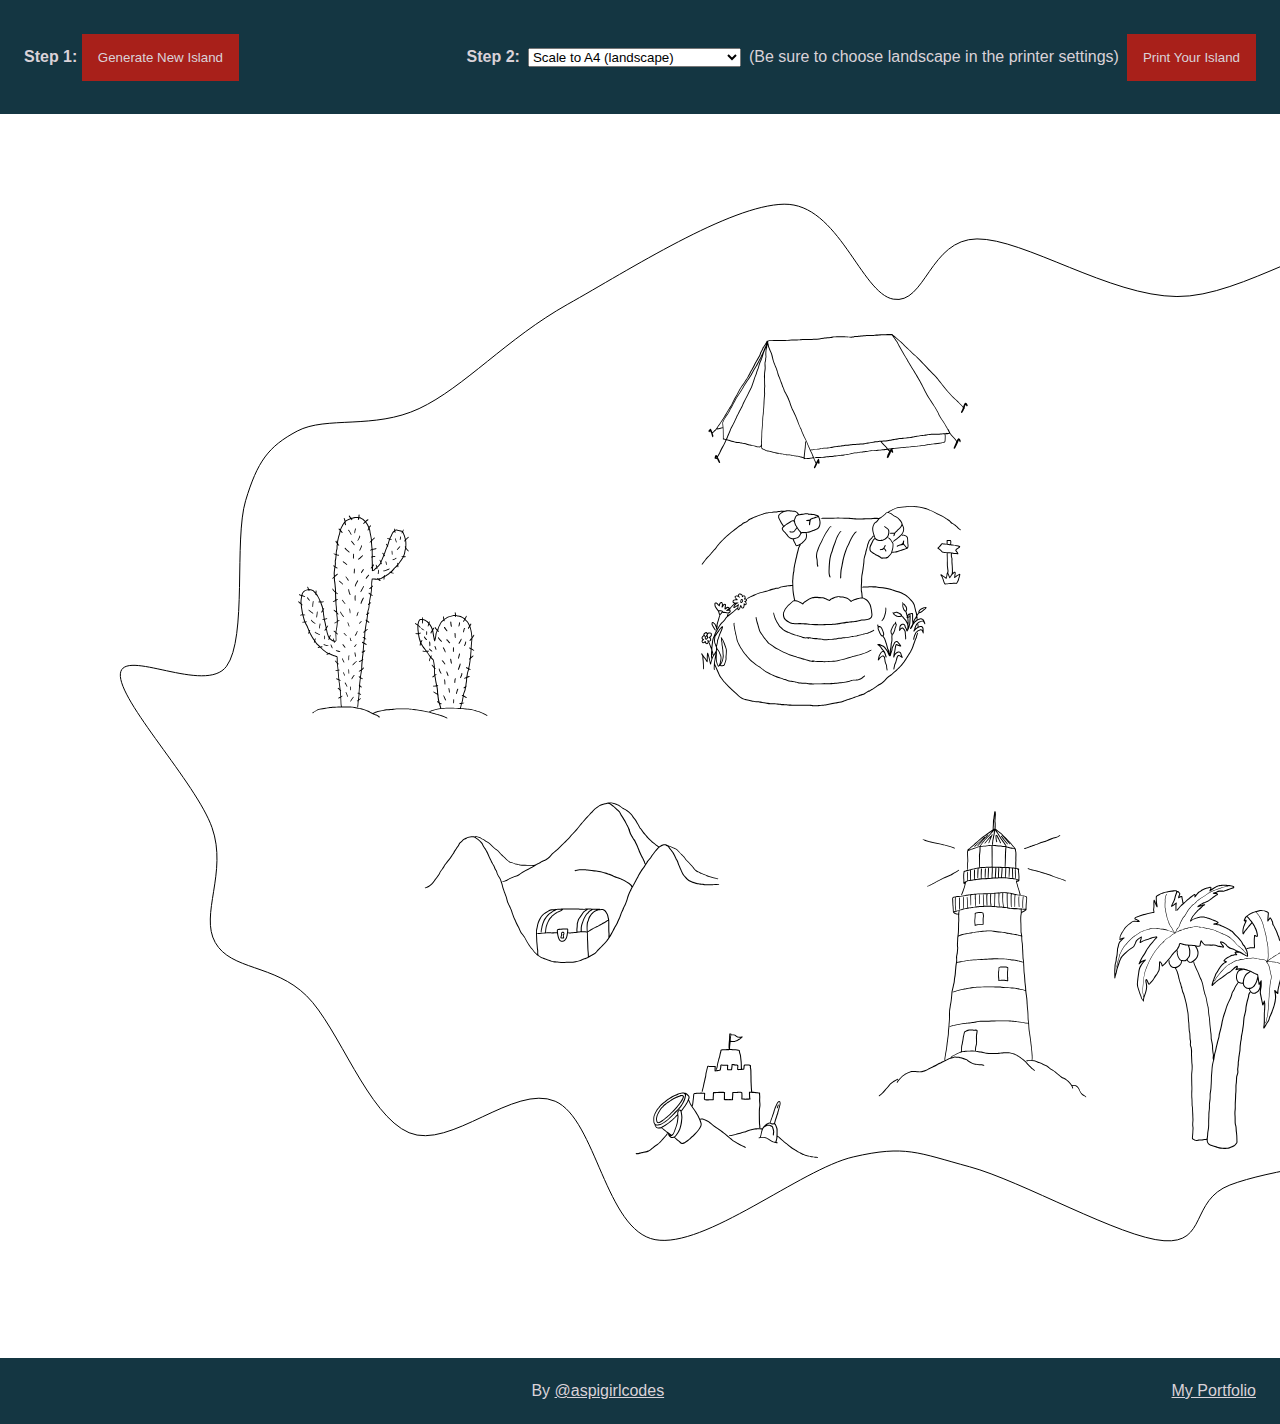
==== commit aca8cd63: "adapt explainer and add footer" ====
--- a/index.html
+++ b/index.html
@@ -27,13 +27,14 @@
             <b>Step 1:</b> <button onclick="generate_island()">Generate New Island</button>
         </span>
         
-        <span>
-            <b>Step 2:</b> 
+        <span class="flexparent">
+            <b class="p-1">Step 2:</b> 
             <select id="printselect">
-                <option value="a4">Scale to A4</option>
-                <option value="a3">Scale to A3</option>
-                <option value="4a4">4 x A4 (cut & paste)</option>
+                <option value="a4">Scale to A4 (landscape)</option>
+                <option value="a3">Scale to A3 (landscape)</option>
+                <option value="4a4">4 x A4 (landscape) (cut & paste)</option>
             </select> 
+            <p class="p-1">(Be sure to choose landscape in the printer settings)</p>
             <button onclick="window.print()">Print Your Island</button>
         </span>
         
@@ -68,6 +69,19 @@
             <path d="m1261.1 2170.2-3.5348-3.75-21.083-0.6587c-24.184-0.7556-81.464-3.4041-92.583-4.2808-55.366-4.3655-132.97-6.5755-156.18-4.4475-6.4223 0.589-19.922 1.1324-30 1.2076-21.155 0.1578-84.297-1.9813-96.823-3.2802-11.7-1.2132-28.866-1.2338-40.644-0.049-23.281 2.3425-183.44 1.1086-205.86-1.586-7.15-0.8594-17.5-1.9304-23-2.3801-10.104-0.826-12.721-1.0961-53.809-5.552-12.545-1.3605-25.595-2.4826-29-2.4937-3.4049-0.011-9.1157-0.4685-12.691-1.0166s-12.892-1.427-20.703-1.9531c-7.8119-0.5261-18.612-1.8819-24-3.0129-5.3882-1.131-16.097-2.4855-23.797-3.0099-7.7-0.5245-17.15-1.4456-21-2.0469-3.85-0.6014-13.351-1.2193-21.113-1.3731-7.7621-0.1539-14.615-0.59-15.228-0.9691s-8.4376-1.3434-17.387-2.143c-8.9495-0.7995-19.359-1.9159-23.133-2.4808-6.668-0.9982-6.9268-0.956-9.2022 1.4992-1.2877 1.3895-2.9518 2.5263-3.6979 2.5263-2.41 0-4.6066-2.4256-4.9267-5.4404-0.27546-2.5943-0.87375-3.083-5.0816-4.1514-2.6231-0.6659-5.6965-0.9684-6.8297-0.6721-1.1332 0.2964-3.937-0.3939-6.2307-1.534-5.7813-2.8736-13.889-4.0034-37.67-5.2496-11.275-0.5908-27.475-1.4827-36-1.9819s-24.05-1.3834-34.5-1.9648-21.7-1.4775-25-1.9912c-3.3-0.5138-10.95-1.427-17-2.0294-6.05-0.6023-16.175-2.2256-22.5-3.6071-8.811-1.9246-16.527-2.7381-33-3.4794-11.825-0.5322-22.463-1.1732-23.64-1.4245-4.4805-0.9568-3.5754-6.6815 1.3527-8.5552 4.6387-1.7636 38.79 0.6246 56.287 3.9361 26.494 5.0146 50.447 7.2879 107 10.155 10.175 0.5159 20.412 1.166 22.75 1.4447 3.2373 0.3859 4.25 0.1693 4.25-0.9091 0-2.9795-2.0564-6.6188-4.2321-7.4897-3.8723-1.55-42.035-40.961-49.458-51.076-3.8422-5.2356-9.6966-11.986-13.01-15-7.4111-6.7431-15.711-16.523-20.775-24.481-2.1002-3.3-5.2794-7.914-7.0649-10.253-1.7856-2.3394-6.2671-10.439-9.959-18-15.452-31.644-17.59-36.118-20.935-43.806-3.9059-8.9769-7.5592-25.814-7.5638-34.859-5e-3 -9.3249 1.9174-18.334 4.5893-21.509 5.5234-6.5642 12.174-6.1107 20.352 1.3879 2.5056 2.2974 6.7111 5.4131 9.3454 6.9237 7.3735 4.2283 11.093 7.9768 14.717 14.831 1.8279 3.4569 6.0279 10.556 9.3334 15.775 6.8643 10.838 12.53 22.616 15.488 32.193 1.1208 3.6286 3.9197 10.34 6.2199 14.915 2.3002 4.5749 4.8535 10.587 5.674 13.36 0.82054 2.7732 7.6722 17.417 15.226 32.542 7.5536 15.125 14.266 28.625 14.916 30 1.3868 2.9332 1.2639 1.2579-1.833-25-3.9299-33.32-3.4922-86.031 0.85589-103.08 1.0404-4.0798 2.3907-10.568 3.0007-14.418s1.3993-8.0589 1.7541-9.3532l0.64497-2.3532-4.3326 2.735c-8.248 5.2067-16.298 8.4698-20.898 8.4706-4.0651 7e-4 -4.8896-0.4599-9.6842-5.41-6.0556-6.252-8.5902-10.782-10.796-19.294-2.6016-10.04-2.0494-17.815 2.4887-35.044 4.8901-18.565 10.361-34.605 13.21-38.729 1.1486-1.6628 5.2691-6.6267 9.1566-11.031s7.936-9.0286 8.9968-10.276c1.9248-2.2637 1.9205-2.284-2.1107-9.9922-5.8091-11.108-7.3815-22.071-4.8902-34.095 0.9833-4.7458 3.0442-12.079 4.5798-16.295l2.792-7.6668-2.2881-0.5743c-5.6767-1.4247-26.654-26.002-38.487-45.092-2.3864-3.85-6.9154-10.15-10.064-14-5.5026-6.7275-20.778-30.15-31.956-49-2.9354-4.95-7.5841-12.6-10.33-17-24.065-38.555-38.254-68.847-52.228-111.5-14.382-43.898-24.748-81.042-26.929-96.49-0.77714-5.5054-2.0911-12.935-2.9199-16.51-0.82881-3.575-2.4166-12.46-3.5284-19.744-1.1118-7.2839-2.6673-16.059-3.4567-19.5-0.7894-3.4411-1.6977-8.7315-2.0185-11.756s-1.2378-11.35-2.0378-18.5c-3.2165-28.746-1.8569-82.837 2.431-96.72 2.0344-6.5866 5.4279-10.78 8.723-10.78 3.2385 0 13.029 11.12 19.368 21.996 3.5328 6.0623 8.6293 14.731 11.326 19.263s10.806 19.491 18.022 33.241c7.216 13.75 14.504 27.025 16.196 29.5 6.3194 9.2442 18.509 30.256 20.471 35.288 1.8672 4.7885 7.1514 16.199 21.632 46.712 3.0016 6.325 6.7382 14.94 8.3035 19.146s4.7403 11.405 7.0555 16c12.027 23.869 27.624 59.825 34.733 80.07 5.9629 16.98 35.449 79.099 38.91 81.971 1.2907 1.0712 1.3887 0.3439 0.77229-5.73-0.38831-3.8263-1.5544-11.907-2.5914-17.957-1.037-6.05-1.8927-14.825-1.9016-19.5-9e-3 -4.675-0.6878-12.956-1.5086-18.401-1.8264-12.117-0.73045-47.193 2.4282-77.712 4.5028-43.508 5.2163-59.574 5.2878-119.08 0.0379-31.521-0.0104-64.961-0.10743-74.311-0.27504-26.514 3.4571-81.066 6.1232-89.5 0.60849-1.925 1.4393-13.85 1.8462-26.5 0.79836-24.818 2.164-44.578 3.9049-56.5 0.60779-4.1623 0.81752-11.505 0.47126-16.5-0.45516-6.5658-0.0768-12.786 1.3988-23 1.1125-7.7 2.2977-17.15 2.6338-21 0.65448-7.497 1.6449-15.501 4.0832-33 0.84303-6.05 1.9569-18.875 2.4754-28.5 0.94221-17.493 3.2036-45.533 5.0405-62.5 2.4656-22.773 3.095-35.101 2.5275-49.5-0.54174-13.745-0.26728-18.104 2.4245-38.5 1.6695-12.65 3.4596-26.6 3.9782-31 1.1833-10.041 4.4844-24.784 6.4166-28.657 1.5703-3.1478 1.588-3.127-3.6013-4.2593-4.9756-1.0857-8.8626-5.5901-13.811-16.005-2.6339-5.5435-5.078-11.438-5.4313-13.099-1.2162-5.7172-10.718-17.413-12.806-15.763-0.70334 0.55583-4.4288 1.2715-8.2788 1.5904-4.8937 0.40536-10.009 1.8078-17 4.6608-10.949 4.4683-19.576 6.6319-32.323 8.1063-4.5779 0.52952-11.519 2.0792-15.424 3.4437-7.9119 2.7642-10.498 3.0096-14.155 1.343-3.759-1.7127-4.592-5.5829-3.9162-18.194 0.51319-9.576 0.29308-12.369-1.4747-18.712-2.3232-8.3362-4.7666-29.586-3.8307-33.315 0.84548-3.3687 3.5104-4.1145 6.5752-1.8402 2.6991 2.0029 3.6673 5.7193 5.9134 22.699 0.58203 4.4 1.7808 10.475 2.6639 13.5 1.1637 3.9859 1.4904 8.2084 1.1868 15.338-0.40796 9.5824-0.36417 9.8257 1.6832 9.3552 1.1562-0.26571 5.0271-1.1637 8.6021-1.9955 3.575-0.83179 11.45-2.2701 17.5-3.1962 7.5886-1.1617 14.722-3.1088 23-6.2786 8.148-3.1198 14.026-4.7342 18.311-5.0293 7.4752-0.51485 7.5143 0.0403-0.85788-12.183-3.3274-4.8582-6.3015-10.384-6.6091-12.279-0.9193-5.665 1.4389-23.117 4.0448-29.934 1.3242-3.4639 2.7361-7.198 3.1375-8.298 0.42729-1.171-0.54969-0.50293-2.3569 1.6116-3.4108 3.9908-5.5888 5.0536-15.169 7.4026-3.575 0.8765-8.3 2.2226-10.5 2.9914-6.8701 2.4007-20.328 3.6114-26.5 2.384-11.539-2.2947-90.067-4.2162-100.78-2.466-4.7884 0.78205-5.5141 0.64585-7.75-1.4547-3.2065-3.0123-3.1244-5.7513 0.48467-16.167 1.8889-5.4514 3.3453-12.389 4.0452-19.269 0.60148-5.9131 1.9776-15.048 3.0581-20.299 1.0805-5.2512 1.7727-9.7394 1.5384-9.9737s-3.5012-0.83053-7.2596-1.3248c-8.527-1.1214-14.705-2.8403-24.474-6.8098-7.3371-2.9812-8.1516-3.095-20.5-2.8649-14.289 0.26626-18.875-0.85562-20.452-5.0035-1.179-3.1011 1.2831-8.849 6.7496-15.757 3.5142-4.4408 23.177-33.89 29.207-43.744 1.2601-2.0591 2.953-4.1143 3.7621-4.567 1.0843-0.60679-1.2364-2.5469-8.8277-7.3802-12.48-7.9456-13.013-8.2141-19.299-9.7139-5.8995-1.4077-13.548-5.8623-26.25-15.288-8.0627-5.9833-9.25-7.247-9.25-9.8453 0-1.9017 0.81035-3.6109 2.2383-4.7211 1.2311-0.95711 10.146-9.3902 19.811-18.74s20.286-19.475 23.601-22.5c3.3159-3.025 6.5586-6.497 7.206-7.7156 1.0525-1.9812 0.85696-2.3812-1.8481-3.78-1.7879-0.92454-4.3154-3.8505-6.1797-7.1539-1.735-3.0742-5.8937-9.0922-9.2416-13.373-3.3479-4.281-8.088-10.56-10.534-13.953-4.1018-5.6913-16.595-17.094-23.334-21.297-2.3181-1.4457-2.785-2.3646-2.5309-4.9805 0.26986-2.7775 1.1834-3.714 6.8117-6.9828 3.575-2.0763 9.4969-4.9214 13.16-6.3224 3.6629-1.4011 9.214-4.3366 12.336-6.5235 3.1218-2.1868 9.3499-6.0519 13.84-8.5891s9.583-5.8471 11.317-7.3553c1.7342-1.5083 3.6544-2.9094 4.2672-3.1137 0.75104-0.25035 0.47033-1.9988-0.86144-5.3656-2.9496-7.4569-11.626-34.956-14.062-44.57-1.1742-4.6334-3.0038-9.9126-4.0658-11.732-2.4296-4.1611-2.4407-6.4216-0.0423-8.5921 1.6075-1.4548 3.812-1.6749 14.81-1.4787 7.1068 0.1268 13.351-0.0349 13.876-0.35924 0.52486-0.32439 5.3399-1.3369 10.7-2.2499 9.5219-1.622 22.156-5.6512 29.554-9.4253 2.0312-1.0362 7.9107-3.0398 13.066-4.4523 5.1549-1.4126 9.6098-2.8056 9.8998-3.0956 0.29005-0.29004-0.16262-1.3176-1.0059-2.2835-1.0827-1.24-1.7327-5.1358-2.212-13.256-0.9435-15.987-3.7453-30.613-8.514-44.442-5.7216-16.593-5.4096-18.557 2.9482-18.557 3.2892 0 6.7416 1.0506 12.05 3.6668 6.8953 3.3984 8.6846 3.7978 24.44 5.456 22.649 2.3836 30.191 2.3663 36.641-0.0842 10.493-3.9869 16.859-3.6361 16.859 0.92888 0 2.7741-2.9496 4.5672-12 7.295-12.556 3.7845-12.221 3.7574-27.427 2.218-32.895-3.3302-32.526-3.2697-39.278-6.4293-3.5861-1.6782-6.69-3.0512-6.8975-3.0512s0.99985 3.7125 2.6829 8.25c3.8271 10.318 6.5718 25.147 8.0051 43.25 0.60966 7.7 1.1772 14.02 1.2611 14.045 0.0839 0.0246 5.1026-0.25302 11.153-0.61693 12.622-0.75921 30.394 0.59447 35.45 2.7001 1.8973 0.79026 5.7638 3.2223 8.5924 5.4045 2.8285 2.1822 5.3262 3.9644 5.5504 3.9606 0.2242-4e-3 0.45511-6.1914 0.51313-13.75 0.11243-14.645 1.6166-22.34 7.0807-36.221 3.9842-10.122 12.268-27.94 15.817-34.022 1.7653-3.025 5.7781-9.9012 8.9172-15.28s7.6874-12.672 10.107-16.207c4.8911-7.1441 9.5626-16.054 11.415-21.772 1.4189-4.3794 3.4945-6.7409 5.9245-6.7409 0.94865 0 5.7881 3.9564 10.754 8.792 8.9216 8.687 9.1778 8.8473 21.454 13.43 14.821 5.5329 32.409 13.671 38.805 17.956 8.3801 5.6144 13.768 12.929 16.077 21.827 0.6416 2.4719 2.3067 8.2171 3.7002 12.767l2.5337 8.2727 3.6541-5.9842c4.2713-6.9948 7.9334-11.084 14.73-16.446 5.945-4.6906 10.549-6.8316 22.689-10.551 5.0794-1.5564 11.427-3.8273 14.105-5.0466l4.87-2.2168-3.87-2.3388c-2.1284-1.2863-4.7699-3.7834-5.8699-5.549-1.1-1.7656-4.3625-6.7305-7.25-11.033-2.8876-4.3025-6.3143-10.198-7.615-13.101s-3.5269-6.347-4.9471-7.6531l-2.5823-2.3747-12.1 8.1237c-6.6553 4.468-13.516 8.8554-15.245 9.7497-1.7294 0.89427-5.4204 3.7664-8.2023 6.3824s-6.8083 5.9348-8.9476 7.375c-5.3507 3.6022-11.076 3.4144-11.629-0.38144-0.50659-3.4788 0.18946-4.8282 3.1159-6.0403 1.7036-0.70564 6.1893-4.1204 9.9683-7.5884 3.779-3.468 9.0227-7.3998 11.653-8.7374 2.6299-1.3376 6.5687-3.8573 8.7528-5.5993 6.6523-5.306 20.158-13.035 22.777-13.035 4.0318 0 11.494 7.4175 15.272 15.18 1.8318 3.7638 4.6377 8.5255 6.2355 10.582 6.1121 7.865 13.107 19.161 13.419 21.67 0.3249 2.6138 0.3379 2.6089 9.3254-3.5016 10.531-7.1602 23.798-14.05 31.403-16.308 3.819-1.1341 6.9145-3.0501 10.678-6.6093 2.9148-2.7567 5.8112-5.0122 6.4365-5.0122 2.1231 0 6.9829 5.8064 6.9829 8.3431 0 1.3733 1.1241 7.6962 2.4981 14.051 1.9552 9.0432 3.6744 13.838 7.9111 22.063 2.9771 5.7801 6.2739 13.092 7.326 16.248 1.4642 4.3926 2.4822 5.8982 4.3389 6.417 8.3846 2.343 18.611-0.30173 50.229-12.99 12.645-5.0745 21.47-9.2457 24.414-11.54 7.7559-6.0425 9.8569-4.6841 13.856 8.9581 2.3398 7.9823 2.5542 9.9965 1.9835 18.642-0.3519 5.3309-1.2716 12.756-2.0438 16.5-0.7721 3.7441-1.362 10.201-1.3109 14.348 0.051 4.1474-0.4075 8.4757-1.0191 9.6185s-0.8279 2.362-0.4805 2.7093c0.3473 0.34731 4.109 0.63148 8.3594 0.63148 4.8253 0 10.115 0.73286 14.083 1.9511 12.479 3.831 16.528 4.3836 32.855 4.4838 23.627 0.14492 25.716 1.6774 20.255 14.86-3.7093 8.9546-3.7963 9.3355-5.7522 25.205-1.0774 8.7416-1.5041 18.811-1.3025 30.74l0.2998 17.74 6 2.526c7.1092 2.993 23.393 5.4432 42.352 6.3726 12.398 0.6078 13.487 0.82191 15.25 2.999 1.0442 1.2895 1.8985 3.0445 1.8985 3.9 0 0.85554-2.5341 7.2182-5.6313 14.139-5.1443 11.495-9.6133 24.431-12.466 36.084-0.6059 2.475-1.9523 6.7182-2.992 9.4294l-1.8904 4.9294 2.5296 3.0706c5.6597 6.8703 10.446 15.058 12.499 21.38 3.3578 10.343 8.592 18.89 23.145 37.795 8.3233 10.812 7.6468 14.219-3.467 17.46-16.068 4.6867-26.738 10.134-46.501 23.739l-8.2747 5.6963 0.336 5.7153c0.2782 4.7332 1.5727 8.17 7.5329 20 3.9583 7.8566 9.6682 17.791 12.689 22.076 8.5774 12.169 7.7214 16.079-5.3733 24.543-3.3014 2.1337-8.3948 4.8292-11.319 5.99-6.4151 2.5466-32.664 9.1756-36.333 9.1756-2.0264 0-2.4999 0.3956-2.0947 1.75 0.288 0.9625 1.6687 6.7 3.0683 12.75 2.9635 12.811 7.306 25.857 9.8799 29.683 3.2933 4.8948-0.8904 9.089-8.1014 8.1218-3.2711-0.43875-5.2279 4e-3 -9.2079 2.0856-2.7798 1.4535-8.1942 3.3032-12.032 4.1106-3.8379 0.80732-10.562 3.2701-14.944 5.4729-11.301 5.6823-33.698 12.933-44.359 14.361l-9.007 1.2065-2.3872 6.4793c-1.3129 3.5636-5.0674 12.407-8.3432 19.652-3.2758 7.2451-5.9604 13.77-5.9658 14.5-0.01 0.72989-1.0723 3.609-2.371 6.3979-2.7158 5.8324-8.5995 11.147-13.321 12.033-4.0892 0.76715-3.9765 0.98886 6.8716 13.514 9.076 10.48 14.872 20.732 19.718 34.882 1.6014 4.675 6.0499 15.025 9.8856 23s9.1241 21.119 11.752 29.21l4.7781 14.71 2.6867-1.9131c5.2335-3.7266 5.2967-4.0335 2.9182-14.169-1.2051-5.1355-3.0107-11.721-4.0125-14.635-2.2638-6.5838-6.5407-27.476-7.4314-36.303-0.8816-8.7357 1.2621-34.497 3.6475-43.833 2.3349-9.1386 7.3343-20.199 10.456-23.131 1.5823-1.4864 3.1459-2.0324 4.8743-1.702 1.4693 0.28087 3.0217-0.0883 3.6735-0.87367 2.0051-2.416 3.7146-1.4918 11.114 6.0086 3.9984 4.0528 9.5197 8.5074 12.27 9.8991 2.75 1.3917 6.7494 3.9258 8.8875 5.6313s4.1417 3.101 4.4524 3.101 1.9363-1.3066 3.6125-2.9035c7.0907-6.7555 18.776-14.08 25.8-16.172 6.7214-2.0017 7.6461-2.0421 17.563-0.768 11.274 1.4485 11.105 1.3402 13.222 8.5129 2.3816 8.072-1.7331 31.34-8.116 45.893-2.2956 5.2345-4.0045 9.6718-3.7974 9.8608 0.2071 0.18901 5.0295-2.308 10.716-5.5489 5.921-3.3743 13.827-6.9101 18.5-8.2736 4.488-1.3096 14.685-4.6784 22.66-7.4864 17.348-6.1079 24.437-6.7687 28.546-2.6605 1.9624 1.9625 2.4545 3.474 2.4545 7.5398 0 5.6474-1.9212 10.129-7.4435 17.364-1.9561 2.5626-3.5565 4.8998-3.5565 5.1936 0 0.29387 7.9875 0.24121 17.75-0.11702 17.179-0.63039 18.228-0.55313 32.609 2.4009 15.036 3.0886 18.641 4.7002 18.641 8.3346 0 3.986-16.188 28.92-22.896 35.267-1.7073 1.6154-3.1043 3.2937-3.1043 3.7297 0 0.4359 1.8186 1.7203 4.0413 2.8543 12.587 6.4213 29.852 35.602 25.193 42.579-1.0544 1.5791-4.7887 3.3997-6.9732 3.3997-1.0285 0-4.0955 1.4123-6.8157 3.1384s-7.4208 4.0005-10.446 5.0542c-5.4757 1.9074-28.029 4.8021-37.442 4.8056-2.7183 1e-3 -9.0183 0.6619-14 1.4686-22.022 3.5663-38.485 4.6818-52.558 3.561-7.425-0.5914-14.962-1.3396-16.75-1.6628-4.8704-0.8805-3.9542 0.2554 3 3.7197 3.4375 1.7124 8.275 5.0697 10.75 7.4607 2.475 2.3911 7.875 6.8287 12 9.8614 9.0088 6.6234 19.636 18.507 28.698 32.093 7.4848 11.221 10.307 18.006 12.882 30.971 2.1025 10.587 1.1573 20.452-2.7058 28.242-3.2962 6.6468-5.743 7.6168-16.096 6.3811-19.026-2.2708-19.652-2.2493-21.142 0.7272-0.7377 1.4734-2.1034 5.7788-3.0349 9.5675-2.0355 8.2797-3.219 10.683-8.6364 17.536-4.7251 5.9776-8.8061 8.0774-15.683 8.0694-9.3937-0.011-15.686-3.0278-18.76-8.9944-0.7085-1.375-4.2707-15.325-7.9161-31-3.6455-15.675-7.4851-31.425-8.5325-35-2.7553-9.4041-7.2188-21-8.0834-21-0.7798 0-4.99 9.1559-4.99 10.852 0 0.5395-2.1902 4.281-4.8671 8.3146-4.9693 7.4876-6.4898 12.58-11.147 37.334-0.6209 3.3-1.7437 8.475-2.4951 11.5s-2.0571 8.4689-2.9014 12.098c-0.8443 3.6287-1.8063 7.3041-2.1377 8.1678-0.5027 1.31 0.6591 1.1695 7.011-0.8476 9.318-2.959 16.273-3.1033 21.483-0.4456 7.7343 3.9457 10.148 9.7558 7.6385 18.388-2.715 9.3391-11.316 15.272-26.584 18.335-9.223 1.8506-21.492 7.7543-24.525 11.801-7.54 10.06-9.9736 19.707-9.0551 35.895 0.5677 10.005 1.4574 14.803 5.1198 27.61 4.2074 14.712 10.907 33.711 16.926 48 6.3229 15.01 44.934 88.023 49.595 93.784 2.6493 3.2743 10.756 14.225 18.015 24.335 7.2589 10.11 15.318 20.645 17.91 23.411 2.5913 2.7665 5.8985 6.8165 7.3492 9 1.4506 2.1834 4.6508 6.6699 7.1115 9.9699s6.444 9.15 8.8518 13 8.6132 12.692 13.79 19.648c5.1766 6.9564 13.012 17.966 17.412 24.466s10.135 14.533 12.745 17.852c9.2352 11.744 23.988 32.094 26.485 36.534 3.6507 6.4903 11.283 17.702 13.282 19.511 1.6075 1.4548 1.6903 0.9505 1.3513-8.2306-0.4906-13.292-2.2301-38.659-3.466-50.548-1.2107-11.645-2.977-18.003-7.4272-26.733-1.8224-3.575-4.2403-9.6702-5.3731-13.545-2.5481-8.7157-5.9848-12.455-11.447-12.455-2.8302 0-5.4937-1.1914-10.945-4.896-8.6102-5.851-12.198-9.5785-17.029-17.694-4.7171-7.923-11.459-14.136-20.487-18.88-7.493-3.9375-10.784-7.0705-11.838-11.269-1.6766-6.6803 7.2956-12.235 19.789-12.251 9.6603-0.012 22.44 2.3873 29.617 5.5611 3.0531 1.3503 5.7162 2.2899 5.918 2.0881s-0.4299-4.0967-1.4037-8.6553c-1.6883-7.9034-1.9037-8.3025-4.6362-8.5902-4.2457-0.447-9.7652-4.6545-22.188-16.914-12.259-12.098-17.004-18.18-20.698-26.533-1.3451-3.0414-5.4566-9.8786-9.1366-15.194-3.6801-5.3151-8.4296-13.427-10.555-18.026-2.1249-4.5995-4.9621-9.6866-6.3047-11.305-1.3426-1.6182-5.5034-7.5763-9.2461-13.24-7.3566-11.133-12.671-16.898-21.609-23.442-7.1011-5.1989-9.2978-8.5798-7.9234-12.195 1.3554-3.5651 4.2748-4.424 12.931-3.8046l7.3877 0.5286-0.5125-8.8949c-0.526-9.1296-5.2443-28.363-8.7546-35.687-3.3845-7.0614-0.026-10.427 8.7212-8.7409 13.938 2.6865 18.612 4.4046 28.752 10.569 2.2 1.3373 4.45 2.4311 5 2.4306 0.9013-8e-4 4.7923-9.2928 10.577-25.259 3.1794-8.7754 7.6173-11.933 11.182-7.957 0.8628 0.9625 2.7776 4.7804 4.255 8.4842 2.8429 7.1267 6.5857 11.245 13.359 14.701l3.8175 1.9475 4.9047-5.0369c2.6976-2.7703 8.554-7.9069 13.014-11.415 9.2259-7.2558 12.946-11.147 19.678-20.58 2.6095-3.6569 5.445-6.9178 6.3012-7.2464 2.2991-0.8822 5.1722 1.0265 7.037 4.6751 2.2691 4.4396 12.733 18.902 19.235 26.586 2.9628 3.5011 6.3968 8.1437 7.6312 10.317l2.2442 3.9511 1.8821-2.4269c1.0351-1.3347 3.972-3.8287 6.5264-5.5421 2.5544-1.7135 7.8438-6.0514 11.754-9.64 5.4706-5.0203 7.8055-6.5246 10.127-6.5246 2.1887 0 3.2709 0.6178 3.9407 2.25 0.7607 1.8534 3.0337 18.839 3.0337 22.67 0 2.0242 2.3657 1.0843 6.9356-2.7556 13.954-11.725 20.055-13.595 23.367-7.1648 1.5951 3.0964 1.7681 5.8162 1.5 23.584l-0.303 20.084 7-0.4485c5.8729-0.3763 7.3866-0.1352 9.4008 1.4973 1.9026 1.5419 2.2588 2.5112 1.7167 4.6711-0.5418 2.1587-2.0606 3.3431-7.3027 5.6951-11.297 5.0686-24.386 15.683-30.621 24.832-8.7025 12.77-13.112 24.82-16.682 45.585-2.8585 16.629-5.152 25.29-9.9298 37.5-6.8443 17.491-12.114 25.076-16.304 23.468-2.8653-1.0995-2.8164-3.4298 0.184-8.7603 1.6123-2.8644 5.1459-11.283 7.8524-18.708 4.7856-13.128 6.4811-19.859 9.698-38.5 1.7586-10.19 5.5374-23.294 8.9285-30.962 3.6331-8.215 12.296-20.577 18.425-26.293 5.2835-4.9275 5.4476-5.2159 2.6345-4.6294-9.2081 1.9197-21.369 10.63-31.128 22.295-7.6269 9.1168-9.7634 13.063-13.315 24.59-1.6945 5.5-4.9074 15.4-7.1397 22-2.2324 6.6-4.9776 15.375-6.1005 19.5s-2.4919 8.0572-3.0422 8.7382c-0.6972 0.8628 0.3789 5.2637 3.5489 14.514 2.9894 8.7231 4.79 15.928 5.2506 21.012 0.3856 4.255 0.8904 7.7364 1.1218 7.7364s2.0818-1.3322 4.112-2.9603c4.2335-3.3951 8.7646-5.1337 22.373-8.5846 18.629-4.7241 32.819-2.1068 32.819 6.0534 0 0.902-2.4206 4.1941-5.3792 7.3157-5.909 6.2347-9.0769 11.888-13.587 24.245-1.6376 4.4872-4.072 10.026-5.4097 12.309-5.7647 9.8367-23.996 22.475-34.018 23.582l-4.8936 0.5403-1.3407 5c-3.859 14.392-4.7156 46.899-1.8266 69.316 0.8021 6.2239 1.944 21.524 2.5374 34 0.5934 12.476 1.4181 24.034 1.8327 25.684 0.748 2.9773 0.7785 2.9508 4.0277-3.5 1.8006-3.575 4.9313-8.75 6.9569-11.5s8.0696-11.975 13.431-20.5c18.998-30.209 20.326-31.93 29.304-38 4.4746-3.025 11.9-8.6909 16.5-12.591 15.496-13.137 23.07-17.504 38.864-22.41 5.775-1.7938 14.005-4.8107 18.29-6.7042 10.597-4.6837 29.788-8.9791 44.804-10.029 5.6612-0.3956 8.9158-0.092 12.788 1.1944 9.4459 3.1375 10.651 10.101 2.1876 12.637-4.2838 1.2834-11.959 7.3195-26.203 20.606-4.8367 4.5117-9.9223 8.9424-11.301 9.846-2.1972 1.4396-24.298 35.991-29.073 45.451-0.9716 1.925-6.2775 10.166-11.791 18.312-10.396 15.361-16.509 21.857-28.702 30.501-3.575 2.5345-10.325 8.0575-15 12.273-10.877 9.8091-42.135 27.898-54.25 31.396-6.5039 1.8773-6.6868 2.3675-4.7154 12.631 0.5691 2.9626 1.4555 9.7426 1.9698 15.067 0.5143 5.3241 2.4899 16.799 4.3903 25.5 1.9004 8.701 4.1388 20.32 4.9743 25.82 1.4462 9.5202 10.559 49.427 12.46 54.568 0.8437 2.2807 1.3911 2.439 8.7852 2.5399 4.9211 0.067 9.2832 0.725 11.603 1.75 4.8212 2.1298 13.826 2.074 20.782-0.1287 3.025-0.958 5.9988-2.0636 6.6085-2.4569s1.3612-3.3155 1.6699-6.4936c0.8896-9.159 5.4194-23.213 9.331-28.95 6.0716-8.9051 27.912-29.258 36.746-34.242 13.156-7.4238 29.638-11.747 48.644-12.761 18.152-0.9678 26.734 2.0286 27.151 9.4801 0.083 1.4818 0.4574-0.6808 0.8319-4.8058 1.613-17.763 8.055-31.78 20.434-44.459 5.0341-5.1562 17.204-11.874 30.833-17.019l4.75-1.7933v-9.2024c0-7.5809 0.6166-11.301 3.4995-21.114 3.8206-13.005 5.1339-15.336 11.31-20.076 5.7412-4.4068 12.984-6.459 24.884-7.0509 15.825-0.787 25.644 0.9892 34.498 6.2404 4.0199 2.3842 8.5435 4.6395 10.052 5.0119l2.7436 0.677-1.6085-3.8568c-0.8847-2.1212-2.8604-6.3395-4.3904-9.3738-3.3651-6.6738-7.243-19.151-9.9404-31.983-1.0983-5.225-4.7076-17.784-8.0207-27.908s-6.5163-21.375-7.1183-25c-1.6597-9.9962-3.7805-17.857-6.9041-25.592-1.5549-3.85-6.5547-16.45-11.111-28-4.5559-11.55-8.9434-22.044-9.7499-23.32-2.0242-3.203-19.367-15.918-25.014-18.339-2.5466-1.0918-7.5551-2.6485-11.13-3.4594s-9.425-2.5406-13-3.8439c-3.575-1.3032-10.046-3.3611-14.38-4.573-9.0022-2.5173-11.86-2.1014-19.692 2.8658-5.6954 3.6122-8.2019 8.5432-8.7275 17.17-0.8662 14.216 3.1781 24.023 13.01 31.549 6.3845 4.887 7.2995 8.1183 3.2097 11.335-5.0604 3.9805-20.346 1.8596-28.89-4.0086-6.1492-4.2232-13.612-16.386-20.991-34.214-2.6714-6.4533-3.5368-9.9717-3.5309-14.355 0.01-7.6525 3.1255-20.418 6.0099-24.628 4.7963-6.9998 15.563-11.902 25.361-11.547 3.3668 0.1221 11.746-0.3588 18.621-1.0687 12.587-1.2996 14.969-1.2064 33.829 1.3244 8.3024 1.114 11.834 2.1439 18 5.249 4.219 2.1246 8.0009 4.0105 8.404 4.1907 1.8943 0.8467-5.4664-15.478-9.6112-21.316-1.167-1.6437-5.3153-9.2937-9.2185-17s-10.237-19.862-14.075-27.012c-20.083-37.411-20.063-37.367-23.618-51.5-5.2985-21.06-8.6201-41.701-10.782-67-1.5217-17.811-5.3448-42.543-7.5859-49.074-2.6872-7.8311-11.142-22.532-15.558-27.054-10.696-10.949-30.251-12.594-42.588-3.5816-8.959 6.5448-11.951 9.7678-14.802 15.948-2.4193 5.2435-2.8511 7.3691-2.6549 13.07 0.2082 6.0535-0.037 7.0793-2.2073 9.25-4.7062 4.7062-8.3302 2.8267-12.111-6.2809-2.4079-5.8005-2.8149-8.1474-2.8227-16.278-0.01-8.5918 0.3139-10.249 3.371-17.336 4.8188-11.171 9.8981-16.383 22.05-22.625 12.492-6.4165 16.331-7.7841 27.084-9.6489 8.0842-1.4019 8.9046-1.378 13.569 0.3943 6.3075 2.3967 23.225 12.328 25.732 15.105 3.2817 3.6364 3.9294 2.5956 3.2664-5.2482-0.4856-5.7445-0.1814-8.9494 1.3865-14.607 1.4188-5.1199 1.7028-7.6169 0.9672-8.5033-0.6646-0.8007-1.0515-11.168-1.0692-28.643-0.026-26.188-0.1597-28.089-3.0405-43.388-5.3889-28.62-7.4907-35.646-13.233-44.238-3.7255-5.5744-12.477-10.766-19.866-11.786-11.861-1.6364-22.1 3.7213-38.056 19.913-9.3695 9.508-9.7609 10.082-9.7609 14.307 0 4.5399-1.8805 9.3099-5.0472 12.803-1.6337 1.8019-1.7125 2.8299-0.7956 10.378 0.8049 6.6249 0.6783 10.914-0.6051 20.5-0.8926 6.6674-2.2962 17.298-3.119 23.622-2.8874 22.194-3.4681 24.989-7.5237 36.199-2.2487 6.2157-5.1707 14.978-6.4933 19.472-1.3226 4.4941-3.5082 10.794-4.8568 14-4.9223 11.701-10.464 27.02-12.599 34.829-3.6633 13.397-7.1058 18.5-12.479 18.5-3.6323 0-5.716-1.9257-8.0008-7.3938-0.878-2.1013-3.6231-6.5848-6.1003-9.9634-2.4771-3.3785-8.0759-11.016-12.442-16.973-4.4716-6.1009-7.9378-11.833-7.9378-13.128 0-3.1013 2.4983-5.0833 4.9598-3.9348 2.5661 1.1973 13.446 13.56 17.947 20.392 5.102 7.7453 11.396 16 12.199 16 0.3734 0 1.4716-3.2625 2.4405-7.25s2.7983-9.725 4.0654-12.75c5.9015-14.089 10.784-27.188 12.861-34.5 1.2494-4.4 4.1131-12.766 6.3638-18.591 4.0642-10.518 4.5595-12.896 7.689-36.909 0.8959-6.875 2.2693-16.606 3.0519-21.624 1.5075-9.6655 1.9346-26.391 0.673-26.354-0.4125 0.012-1.7638 3.1917-3.0029 7.0658-3.3385 10.438-15.267 34.537-20.523 41.461-2.5251 3.3269-6.124 9.4019-7.9975 13.5-1.8734 4.0981-4.9911 9.9261-6.9281 12.951s-4.9925 8.875-6.7901 13c-1.7975 4.125-4.1653 8.7726-5.2619 10.328-3.9691 5.6303-12.367 14.605-17.913 19.143-3.1168 2.5504-8.3965 8.1655-11.733 12.478-5.7289 7.4055-13.322 14.366-23.837 21.849-5.4731 3.8953-8.6886 3.8812-11.612-0.051-1.9481-2.6208-1.9876-3.2199-0.8261-12.526 0.6709-5.3756 2.4824-14.6 4.0257-20.498 2.4205-9.2508 2.589-10.724 1.2272-10.722-0.8682 7e-4 -6.3036 1.1511-12.079 2.5564-10.747 2.6152-19.796 3.2306-37.5 2.5504-10.698-0.4111-12.5-1.1508-12.5-5.1307 0-2.3556 0.8064-3.4614 3.9899-5.471 2.1944-1.3853 5.2029-4.3518 6.6856-6.5922 1.4826-2.2404 4.5368-5.3402 6.787-6.8884 5.859-4.0311 12.178-10.601 16.855-17.526 2.2292-3.3 6.6233-8.7 9.7648-12 6.063-6.3688 15.927-20.635 20.465-29.599 5.3086-10.485 13.577-21.687 30.669-41.547 7.9688-9.2593 9.3651-10.521 23.941-21.629 11.604-8.8433 17.978-12.078 20.364-10.334 2.6388 1.9295 1.1989 6.1869-2.7855 8.2356-4.3215 2.2221-21.368 15.317-26.851 20.627-12.219 11.833-31.647 37.401-38.016 50.029-5.6696 11.243-12.272 21.213-19.348 29.217-3.4037 3.85-7.686 9.25-9.5162 12-5.4293 8.1576-11.689 15.1-17.268 19.151-7.1497 5.1922-8.2136 6.6649-5.4177 7.499 4.7534 1.4181 14.641 0.7351 24.68-1.7048 6.2238-1.5127 12.712-2.4527 15.93-2.3081l5.4301 0.2438 3.2069-9.4406c6.0067-17.683 18.015-40.224 29.996-56.303 3.3345-4.4754 7.9074-11.287 10.162-15.137s5.4082-8.8 7.0083-11c1.6-2.2 4.6412-6.475 6.7581-9.5 6.5006-9.2892 13.808-16.951 16.192-16.977 4.6468-0.05 4.1121 7.9117-0.8453 12.586-3.0537 2.8793-16.242 21.879-22.016 31.718-1.6697 2.845-5.4821 8.5478-8.4718 12.673-11.16 15.398-19.794 30.998-26.507 47.896-5.9137 14.885-14.785 48.776-13.655 52.166 0.5424 1.6271 9.7662-5.9287 14.952-12.248 2.3986-2.923 7.2642-8.0146 10.812-11.315 15.78-14.676 19.02-18.616 24.258-29.5 2.7793-5.775 6.5922-12.907 8.4733-15.85 1.881-2.9423 4.3543-7.8466 5.4961-10.898 1.1418-3.0518 4.5666-9.1945 7.6106-13.65 7.4695-10.934 22.211-41.391 22.211-45.89 0-0.7648-1.0731-1.8794-2.3846-2.477-3.168-1.4434-11.131-11.903-14.065-18.474-3.3178-7.4307-3.8489-13.209-1.7681-19.237 3.5665-10.331 12.635-12.253 24.184-5.1253 7.0614 4.3585 7.1274 4.3404 17.267-4.7335 3.5864-3.2096 8.7962-7.2596 11.577-9 2.7809-1.7404 7.7095-4.9911 10.952-7.2238 14.476-9.9674 29.784-12.402 41.547-6.6076 7.3652 3.628 10.802 7.0083 17.887 17.592 2.9177 4.3588 5.7549 8.0695 6.3049 8.246s1.7999-2.9399 2.7775-6.9252c2.079-8.4748 11.509-28.936 20.018-43.435 6.5209-11.111 21.255-30.147 31.024-40.082 4.7098-4.7898 8.797-7.6369 17.18-11.967l11-5.6824 10.746-0.40044c8.8425-0.32949 12.209-7e-3 19 1.8223 8.815 2.374 14.628 4.9377 16.61 7.325 0.6723 0.81009 3.7922 2.4881 6.9331 3.729s7.1297 3.3006 8.864 4.5773l3.1532 2.3212 9.553-2.0254c8.9055-1.8881 9.7646-1.916 12.676-0.41068 5.1121 2.6435 7.4913 11.337 4.9395 18.049-1.7194 4.5225-0.31 6.2445 8.8948 10.867 4.7941 2.4077 10.722 6.0571 13.174 8.1097 2.4514 2.0526 7.6071 6.0719 11.457 8.9318 12.723 9.4512 33.278 34.832 40.436 49.931 5.5817 11.773 18.964 53.66 19.694 61.644 0.6773 7.4046 3.2636 15.326 10.685 32.726 3.6162 8.4783 5.6845 16.162 5.6845 21.118 0 3.8792-2.8323 6.1058-7.7667 6.1058-2.2601 0-7.1746 0.7181-10.921 1.5959-5.7523 1.3475-23.121 4.3278-25.562 4.3862-0.4125 0.01-0.75 2.5476-0.75 5.6396 0 16.911-8.173 46.133-13.594 48.603-3.6741 1.674-9.1431-1.8995-20.956-13.693-8.4843-8.4702-11.933-12.736-14.852-18.372-2.8624-5.5263-4.2091-7.2106-5.45-6.8163-6.5205 2.072-10.904 4.1148-13.478 6.2803-3.5244 2.9655-18.861 10.774-23.17 11.797-1.65 0.3916-6.965 2.2908-11.811 4.2205-8.3812 3.3373-8.9321 3.4293-11.287 1.8862-2.3394-1.5329-2.4628-2.0747-2.2364-9.8249 0.1317-4.5114-0.3148-14.278-0.9922-21.703-3.7112-40.677-4.4628-48.577-5.7079-60-2.3059-21.154-3.9785-55.536-3.6953-75.96 0.4043-29.162 4.04-42.278 12.901-46.542l4.1612-2.0021-2.867-3.2087c-5.8115-6.5043-5.8052-13.417 0.021-22.604 2.0507-3.2336 2.6127-4.8642 1.7625-5.1135-0.6866-0.2013-5.5233-1.8714-10.748-3.7113-9.1954-3.238-9.981-3.3435-24.5-3.2902-13.384 0.0492-15.45 0.28918-19.179 2.2274-15.867 8.2481-27.116 24.956-41.836 62.141-8.2317 20.794-10.975 30.292-14.458 50.063-3.789 21.504-4.1454 25.815-2.8518 34.5 0.6553 4.4 1.2357 11.375 1.2897 15.5s0.8717 11.496 1.8172 16.381c1.1789 6.0913 1.736 14.101 1.7734 25.5l0.055 16.619 6.7279-13.5c13.036-26.157 19.916-33.356 35.843-37.505 18.353-4.7803 30.196 1.9993 32.581 18.651 1.5384 10.739 0.5429 14.893-6.6432 27.721-8.1265 14.506-12.75 20.133-16.545 20.133-5.5297 0-6.0033-2.6333-2.6484-14.725 0.7973-2.8737 1.7531-8.3041 2.1239-12.067 0.7553-7.6656-0.532-10.208-5.1693-10.208-4.3263 0-8.1186 2.7871-16.004 11.762-12.484 14.208-19.252 26.165-22.923 40.495-0.8796 3.4337-2.2951 7.3221-3.1455 8.6409-0.9722 1.5076-1.705 5.5911-1.9738 11-0.2512 5.0542-1.0882 9.9363-2.0293 11.837-1.3707 2.7681-1.4359 4.2378-0.4525 10.193 0.632 3.827 1.1491 10.086 1.1491 13.909s0.6439 13.186 1.4308 20.807c0.787 7.6212 1.7233 19.032 2.0807 25.357 0.6768 11.977 4.334 29.7 9.1826 44.5 4.3253 13.203 32.325 68.064 43.012 84.276 8.9524 13.581 14.263 23.238 14.285 25.974 0.021 2.7237 1.7817 1.0429 2.3086-2.2041 0.5383-3.3169 7.4148-15.633 12.385-22.182 1.309-1.7248 4.2782-4.4096 6.5982-5.9662 2.3201-1.5567 5.8975-4.1142 7.9499-5.6835l3.7317-2.8533-2.4364-4.8079c-3.9876-7.8691-4.8936-12.966-3.5016-19.699 1.5292-7.3967 6.0782-16.504 9.645-19.309l2.744-2.1584-5.0587-4.6932c-6.1194-5.6772-16.907-20.032-19.625-26.114-1.4897-3.3338-1.8419-5.7141-1.4324-9.6817 1.0554-10.225 5.4276-15.398 13.016-15.398 3.3031 0 3.4344-0.1504 4.0497-4.6396 0.3497-2.5517 0.6429-6.7142 0.6515-9.25 0.034-10.171 4.7115-21.781 11.215-27.84 4.0389-3.7627 18.928-13.147 21.892-13.798 5.311-1.1665 12.316 2.0857 17.992 8.3533 4.8121 5.3135 8.1131 11.39 16.664 30.674 1.4633 3.3 2.734 6.1347 2.8237 6.2994 0.09 0.1647 1.8537-0.8478 3.9199-2.25 7.2023-4.8876 21.419-2.6535 26.245 4.1243 3.1509 4.4249 6.3613 15.006 6.9625 22.949 0.4795 6.3334-0.795 35.49-2.3379 53.485l-0.5666 6.6075 2.8372 0.6037c5.067 1.078 9.3873 4.5403 11.431 9.161 4.0515 9.1591 6.1462 31.885 6.4541 70.02 0.233 28.86 0.6518 37.719 2.3877 50.5 4.884 35.96 5.1411 43.423 1.5641 45.396-1.1 0.6069-2.1127 1.1412-2.2504 1.1872s1.5173 4.428 3.6777 9.7377c9.1549 22.5 28.971 56.447 40.924 70.106 2.7582 3.152 6.799 8.7339 8.9795 12.404 2.1805 3.6702 4.9759 7.5722 6.2121 8.671 1.4407 1.2807-0.8179-3.9251-6.2921-14.502-5.764-11.137-8.7676-18.125-9.2409-21.5-0.3857-2.75-1.7831-7.5739-3.1054-10.72-1.3222-3.1459-2.4073-6.9709-2.4111-8.5 0-1.529-0.8574-6.3801-1.8967-10.78-1.0394-4.4-3.5435-18.35-5.5647-31s-4.7545-27.275-6.0738-32.5c-6.158-24.387-11.379-55.489-11.493-68.472-0.02-2.2155-0.7352-6.7282-1.5901-10.028-1.2232-4.7214-1.628-13.459-1.8992-41-0.1897-19.25-0.6121-39.5-0.9387-45-0.3268-5.502-0.099-13.598 0.5063-18 0.6052-4.4 1.4646-12.05 1.9098-17 0.4453-4.95 2.1765-16.875 3.8472-26.5s3.3274-19.975 3.6815-23 1.2502-9.325 1.9914-14c0.7411-4.675 1.8694-12.1 2.5073-16.5 2.9129-20.094 10.58-55.739 15.62-72.621 2.0326-6.8084 4.7035-17.104 5.9353-22.879 2.8684-13.448 7.7513-30.436 11.497-40 1.6157-4.125 4.061-11.415 5.434-16.2 1.418-4.9419 5.7567-15.029 10.044-23.352 4.1512-8.0584 10.022-20.55 13.046-27.759 5.663-13.5 11.858-24.405 18.123-31.901 1.9709-2.3582 6.8164-9.2377 10.768-15.288 3.9513-6.05 9.2057-13.475 11.676-16.5 5.0071-6.1303 17.378-22.867 20.327-27.5 3.8786-6.0935 12.266-15.438 29.172-32.5 15.078-15.217 28.864-30.847 27.984-31.728-0.1556-0.1556-5.868 2.1279-12.694 5.0744-11.839 5.1103-19.259 9.2073-30.48 16.831-5.1322 3.4866-8.3539 4.932-29.931 13.429-14.93 5.8791-21.011 7.3583-30.336 7.3781l-7.3355 0.0156-5.427-5.75c-6.9922-7.4084-13.719-20.335-13.139-25.25 0.2272-1.925 0.7289-4.2087 1.1148-5.075 0.5574-1.2512-0.4886-1.9114-5.0882-3.2115-7.0987-2.0064-16.224-8.9472-18.743-14.257-1.9479-4.1049-1.8021-11.144 0.4384-21.17 2.1072-9.4296 5.8468-12.821 21.515-19.514 2.2-0.93971 7.9019-4.5876 12.671-8.1065 8.014-5.9132 9.4913-6.5971 19.5-9.0269 5.956-1.446 16.524-3.0948 23.484-3.6642 6.9603-0.56934 16.41-1.696 21-2.5038 13.353-2.3499 43.626-2.0076 55.161 0.62361 14.534 3.3153 18.41 4.7906 21.154 8.0524 2.8077 3.3368 3.1138 4.8684 1.3295 6.6527-1.7297 1.7297-5.3277 1.4782-9.5898-0.67031-12.172-6.1362-45.7-8.1739-67.767-4.1188-6.0186 1.106-15.443 2.2994-20.943 2.6518-5.7168 0.3664-14.348 1.8006-20.152 3.3485-9.1246 2.4337-11.047 3.3798-19 9.353-4.8951 3.6764-11.752 7.7689-15.348 9.16-9.9372 3.8444-10.732 4.7419-12.643 14.282-1.6243 8.1075-1.6161 8.3702 0.3454 11 5.3542 7.1783 18.362 10.242 26.298 6.1941 4.8421-2.4702 6.2385-2.4989 8.345-0.17126 3.1281 3.4564 2.0432 6.0841-5.345 12.947-3.85 3.5761-7 7.1325-7 7.9031 0 2.2677 3.9187 9.416 8.3266 15.189l4.0985 5.3679 7.0374-0.48447c3.8706-0.26646 9.5125-1.4063 12.538-2.533 3.025-1.1267 11.726-4.3129 19.336-7.0803 10.501-3.819 16.165-6.5861 23.5-11.481 11.072-7.3887 15.99-9.9456 28.877-15.011 9.1612-3.6011 18.675-8.8908 27.307-15.183 2.4856-1.8118 6.5356-4.0748 9-5.0289 2.4644-0.95404 4.8165-2.0252 5.2268-2.3802 0.4103-0.3551-0.2004-3.3249-1.3571-6.5996-3.3772-9.5608-2.2814-17.181 4.7746-33.204 0.3719-0.84455-0.4226-1.25-2.4495-1.25-3.1396 0-4.214-1.3908-4.214-5.4547 0-7.4435-9.6576-19.879-18.286-23.546-2.8676-1.2187-6.6934-3.328-8.5018-4.6874-3.6607-2.7518-20.199-10.285-30.231-13.771-3.5855-1.2457-8.3105-3.1806-10.5-4.2998-4.3506-2.2238-23.881-16.461-24.947-18.186-0.364-0.58904-3.8956-3.4839-7.848-6.433-8.5352-6.3687-11.28-9.2392-16.056-16.788-6.3167-9.9856-6.816-19.701-1.2016-23.379 3.36-2.2016 25.288-9.156 31.417-9.9641 5.1555-0.67965 5.3237-0.79903 4.7179-3.3477-0.3455-1.4536-0.8966-5.6439-1.2247-9.3117-0.5028-5.622-0.2492-7.386 1.6159-11.239 2.7874-5.7581 8.9824-11.246 17.674-15.658 6.4965-3.2975 7.208-3.4346 17.819-3.4346 6.5454 0 13.032 0.57474 15.908 1.4095 4.6006 1.3355 24.674 14.539 34.266 22.538 4.2976 3.584 11.238 13.395 15.687 22.175 3.7996 7.4984 10.527 27.596 11.263 33.645 0.3499 2.8774 3.556 13.782 7.1248 24.232 3.5687 10.45 7.1403 21.085 7.9368 23.633 1.1946 3.8219 1.9522 4.734 4.3268 5.2089 3.0479 0.6096 4.5858 3.3611 3.6052 6.4505-0.3129 0.98594-3.1557 3.0006-6.3174 4.477-10.71 5.0014-27.182 20.624-27.814 26.38-0.3513 3.2003-1.2204 4.0853-4.4341 4.5156-2.0851 0.27914-2.8763 1.4134-4.7673 6.8347-5.284 15.149 0.8257 31.824 14.252 38.9 5.8304 3.0725 12.317 2.7738 20.065-0.92384 10.773-5.1414 30.291-28.524 34.38-41.186 1.4806-4.5846 0.4981-16.151-1.9108-22.497-2.3186-6.108-6.042-9.759-11.516-11.292-7.577-2.1211-9.5051-4.2414-9.5051-10.452 0-2.9179-0.7875-7.0478-1.75-9.1774-1.5748-3.4846-1.7296-7.4359-1.5458-39.479 0.1123-19.584 0.6937-39.159 1.2921-43.5s1.4898-13.349 1.981-20.016c0.6572-8.9226 1.4626-13.335 3.0507-16.713 2.9256-6.2241 13.57-16.638 21.119-20.662 5.3502-2.8516 7.4192-3.3618 15.271-3.7652 11.376-0.58454 14.96 0.38856 26.148 7.0994 8.0291 4.8157 9.4398 6.1298 13.934 12.978 4.0747 6.21 5.3701 7.5154 7 7.0537 5.4307-1.5384 14.847-1.4922 22.04 0.10814 16.043 3.5692 22.395 14.812 18.945 33.531-0.861 4.6706-2.891 11.235-4.5112 14.587-2.9703 6.1453-3.7058 6.9029-34.861 35.905-3.545 3.3-8.058 7.7808-10.029 9.9574-31.363 34.634-39.146 41.08-43.884 36.343-2.9318-2.9318-1.0409-5.6047 17.241-24.371 26.319-27.016 26.313-27.01 45.271-45.312 16.598-16.024 17.273-16.831 18.912-22.617 0.9351-3.3 1.7395-9.0012 1.7877-12.669 0.1459-11.117-3.977-14.713-17.865-15.579-8.0534-0.50244-8.2395-0.46094-11.747 2.619-3.6935 3.2429-7.7986 4.0478-9.5859 1.8796-0.5668-0.6875-1.9331-3.824-3.0363-6.97-3.2777-9.3473-6.8221-13.659-15.605-18.983l-7.9139-4.7971h-9.5951c-7.2468 0-10.382 0.42829-12.81 1.75-5.3077 2.8892-11.785 8.8267-15.117 13.856-2.7743 4.1884-3.1375 5.5554-3.1387 11.815-7e-4 3.8932-0.7129 10.904-1.5825 15.579-1.5469 8.3154-2.7686 34.559-2.8163 60.5-0.029 15.562 0.7973 37.254 1.44 37.815 0.2531 0.22109 2.1477 0.66239 4.2102 0.98066 3.5363 0.54569 3.75 0.42749 3.75-2.0739 0-1.4589 1.5742-7.2116 3.4983-12.784 2.1355-6.1846 4.3031-15.486 5.5644-23.876 3.38-22.486 8.0985-37.843 12.009-39.084 1.0192-0.3235 2.8154-0.0732 3.9914 0.55616 2.4451 1.3086 2.3181 3.044-0.8844 12.087-1.9784 5.5865-4.5974 19.362-5.6806 29.879-0.6335 6.1515-0.8927 6.3287 5.7224-3.9106 2.046-3.167 8.3503-10.67 14.01-16.674s12.023-13.078 14.142-15.72c6.9598-8.6805 11.509-4.0775 5.7375 5.8049-1.6061 2.75-7.9588 10.85-14.117 18s-12.114 14.8-13.236 17c-1.1213 2.2-5.2261 8.4696-9.122 13.932-3.8958 5.4628-8.4845 12.717-10.197 16.121l-3.1139 6.189 2.7981 3.7528c2.3375 3.1349 4.0083 7.2418 7.4109 18.216 0.2797 0.9022 1.7293 0.74899 5.6717-0.59947 19.586-6.6992 80.71-11.295 110.3-8.2936 19.277 1.9558 28.999 4.4506 34.991 8.979 10.2 7.7096 13.741 18.358 9.6618 29.06-2.559 6.7135-5.4401 10.951-9.5787 14.089l-3.2266 2.4463 2.9058 5.6342c3.7379 7.2476 4.4252 14.793 2.4061 26.418-2.2528 12.97-7.8424 19.768-22.248 27.056-7.0693 3.5767-11.517 4.0255-25.286 2.5514-17.873-1.9135-41.296-8.6269-50.016-14.335-3.7629-2.4632-20.383-10.721-30.442-15.126-6.6988-2.9332-11.297-6.2966-21.228-15.528-3.8834-3.6097-9.9617-9.081-13.507-12.158l-6.4466-5.5952-4.2305 4.7398c-4.1674 4.669-4.1951 4.7487-1.8573 5.3354 1.5811 0.39684 3.119 2.1822 4.6077 5.3493 1.2289 2.6145 3.4712 6.5564 4.9829 8.7597 4.2935 6.2583 9.4671 17.206 12.526 26.506 1.5375 4.675 7.0106 17.214 12.162 27.865 9.2917 19.209 11.773 26.144 10.885 30.416-0.2538 1.2203-0.7311 6.0438-1.0605 10.719-1.3341 18.93-3.1599 25.528-8.4402 30.5-3.0728 2.8932-3.5695 3.0119-13.954 3.334-13.624 0.4226-18.022-0.74-24.018-6.3487l-4.6762-4.3741-2.8131 3.5255c-3.5378 4.4338-11.497 9.5393-18.432 11.823-10.453 3.4424-31.53 2.4167-40.156-1.9543-10.6-5.3715-14.682-16.018-13.714-35.767 0.3301-6.7314 1.3136-14.489 2.1855-17.239s2.0065-8.825 2.5213-13.5c1.1838-10.75 4.8738-21.638 9.9996-29.506 2.1979-3.3736 3.9963-6.4846 3.9963-6.9134 0-0.42876 1.6218-3.407 3.604-6.6184 1.9821-3.2114 3.4384-6.3353 3.2362-6.942-0.4863-1.4589-19.978 14.232-26.34 21.204-9.2747 10.164-14.256 16.35-17.577 21.826-5.2275 8.6218-11.074 15.874-19.155 23.76-5.168 5.0432-9.4007 10.516-13.65 17.65-3.3878 5.6871-8.9637 14.323-12.391 19.19s-7.004 10.05-7.9485 11.518l-1.7171 2.668 9.3911-0.5602c8.2981-0.4951 10.378-0.2526 17.872 2.0838 4.6642 1.4542 10.828 4.2238 13.697 6.1547l5.2168 3.5107 4.7707-2.9354c7.1339-4.3895 13.323-6.139 21.855-6.1777 13.615-0.062 25.091 5.1609 29.701 13.517 1.0457 1.8956 1.1414 1.8924 5.5-0.1858 7.519-3.5851 16.882-5.5487 26.936-5.6487 10.724-0.1068 15.344 1.55 17.084 6.127 1.8767 4.9361 0.1073 8.0906-11.017 19.643-13.786 14.315-16.434 18.345-21.014 31.978-2.0745 6.1747-6.781 17.961-10.459 26.192-3.678 8.2312-7.0582 15.866-7.5116 16.966-1.6784 4.0718-12.981 18.295-17.704 22.279-4.2235 3.5624-5.1375 5.0288-6.8047 10.918-3.0736 10.857-6.8784 18.369-12.898 25.465-3.0855 3.637-7.6229 7.8862-10.083 9.4427-2.4602 1.5564-4.7189 3.7446-5.0193 4.8626-1.0172 3.7858-0.5898 14.994 0.8782 23.033 2.2873 12.525 3.4796 23.688 5.0975 47.724 2.1864 32.481 6.6209 55.97 13.88 73.521 1.7284 4.179 3.5967 12.755 5.6471 25.922 1.6853 10.822 3.7203 21.609 4.5222 23.971 0.8019 2.3619 4.1101 8.7865 7.3514 14.277 3.2414 5.4903 7.0891 12.368 8.5504 15.284s4.3357 7.5513 6.3875 10.301c6.905 9.2545 8.7292 11.967 13.785 20.5 9.2263 15.571 15.13 27.424 17.386 34.91 2.815 9.3396 3.0917 9.0215 9.7706-11.231 7.5496-22.893 13.171-55.14 13.171-75.56 0-8.7868 0.2635-10.384 2-12.12 1.1-1.1 2.675-2 3.5-2 1.9857 0 1.9236-0.2869-0.9905-4.5811-2.1962-3.2363-9.5095-23.595-9.5095-26.473 0-0.6-2.2762-5.9891-5.0581-11.976-4.1822-8.9996-4.8688-11.238-3.9648-12.928 0.6013-1.1236 2.0337-2.0429 3.1831-2.0429 1.8396 0 2.0031-0.3891 1.3657-3.25-0.3982-1.7875-0.861-8.425-1.0283-14.75-0.5529-20.896-2.5861-42.076-4.6945-48.902-1.4085-4.5604-4.8395-10.682-11.409-20.357-6.3249-9.3147-9.3944-14.749-9.3944-16.633 0-1.539-0.9-3.6127-2-4.6082-2.1773-1.9704-2.767-7.9079-0.9-9.0618 2.3204-1.4341 18.561-4.4382 23.994-4.4382 6.469 0 17.457 3.0722 21.024 5.8784 1.3168 1.0358 7.0055 4.669 12.642 8.0737l10.247 6.1904 11.398-1.1752c17.014-1.7541 22.178-0.236 34.782 10.224l4.6874 3.8902 5.1632-1.6887c4.4593-1.4586 7.7542-1.5934 24.172-0.9887 24.192 0.8909 28.79 2.471 28.79 9.8953 0 3.9175-3.4461 7.2377-13.274 12.79-5.074 2.8663-10.505 6.3813-12.069 7.8111-3.4417 3.1467-6.9379 9.8798-8.5533 16.472-1.288 5.2559-4.6233 12.357-8.4576 18.008-1.3193 1.9442-4.7998 8.3915-7.7344 14.327-4.951 10.014-6.1225 11.55-16.246 21.292-6.0007 5.775-13.092 13.65-15.758 17.5-2.6662 3.85-6.7736 9.5699-9.1277 12.711s-5.8552 8.2704-7.7802 11.399c-2.1654 3.519-5.2092 6.7839-7.9825 8.5625l-4.4826 2.8746 0.316 6.839c0.6269 13.57-7.6733 50.453-19.419 86.29-7.1807 21.909-8.3868 26.824-6.582 26.824 0.4674 0 2.7043-1.3433 4.9707-2.9851s8.0847-5.1861 12.93-7.8762 12.237-7.0844 16.427-9.7649c4.1901-2.6806 10.128-6.417 13.195-8.3031 3.0671-1.8861 9.1254-7.0611 13.463-11.5 12.215-12.5 14.5-14.781 19.029-18.99 6.0833-5.6533 18.854-24.099 26.712-38.581 3.7305-6.875 8.4463-14.525 10.48-17 2.784-3.3887 5.6804-9.8096 11.728-26 12.535-33.557 24.006-57.078 34.158-70.043 3.776-4.8225 9.4584-10.134 14.807-13.841 2.3485-1.6275 3.25-3.0242 3.25-5.035 0-1.5304 0.5278-4.3123 1.1728-6.1819 1.8124-5.2531 9.7572-19.344 12.69-22.507 2.3505-2.5349 2.6321-3.636 2.6507-10.364 0.019-6.6953 0.6481-9.1874 5.6913-22.528 3.1188-8.25 8.1208-21.75 11.116-30 2.9948-8.25 7.3184-19.229 9.6081-24.398 5.1368-11.597 9.6011-31.551 9.239-41.294-0.2925-7.8723 0.6426-8.8061 9.1283-9.1166 4.5898-0.1679 5.972 0.3091 11.704 4.0392 7.1094 4.6262 6.6971 4.1183 13.962 17.202 4.6497 8.3739 5.8199 11.837 7.4888 22.161 0.5708 3.5311 0.7904 3.6806 12.846 8.7432 13.536 5.6846 17.799 9.1445 25.46 20.664 5.1651 7.7672 6.5928 12.325 5.7593 18.385l-0.6622 4.8153 8.1054 0.676c9.7479 0.8129 17.012 3.3745 23.797 8.3909 2.7767 2.0531 8.1076 5.9829 11.846 8.7329 9.7039 7.1374 12.398 9.9454 12.398 12.923 0 4.3167-2.8609 6-14.373 8.4564-13.11 2.7974-22.683 6.6208-29.869 11.93-6.9134 5.1073-19.721 11.547-27.324 13.738-3.2638 0.9407-8.5187 3.0073-11.677 4.5924-11.226 5.6333-25.003 7.3504-38.013 4.7376l-5.5901-1.1227-3.7028 3.5961c-3.9245 3.8114-18.693 10.216-30.581 13.261-5.8774 1.5057-12.256 1.4787-16.013-0.068-1.1683-0.481-2.068 0.1379-3.1105 2.1395-0.8067 1.5489-3.2801 6.3071-5.4964 10.574s-4.3373 9.3973-4.7133 11.402c-1.7464 9.3093-6.8999 20.648-13.254 29.162-7.4502 9.9822-8.2862 11.466-12.227 21.701-3.0535 7.9298-5.7675 12.47-26.154 43.755-9.4629 14.522-14.69 21.44-21 27.793-24.948 25.118-57.405 61.231-65.609 73-3.6152 5.1862-9.1465 12.58-12.292 16.43-17.038 20.855-28.347 44.495-37.077 77.5-1.2366 4.675-4.4433 14.51-7.1261 21.855-5.2556 14.389-10.466 34.12-11.466 43.414l-0.6203 5.7693 7.3945-3.4701c5.4846-2.5739 12.948-4.6263 28.894-7.946 30.084-6.2627 36.106-6.9983 51.93-6.3436 13.035 0.5393 25.238 2.7095 35.67 6.3434 11.171 3.8915 11.808 14.453 1.2046 19.97-2.6067 1.3563-18.163 7.0602-37.804 13.861-13.26 4.5917-40.305 15.99-47.561 20.045-3.3338 1.8632-8.5562 4.321-11.605 5.4619-13.805 5.1649-19.605 11.966-25.274 29.634-2.8659 8.9326-3.5597 12.664-3.5597 19.145 0 5.1316-0.7055 10.354-1.9461 14.405-2.0213 6.6008-6.3628 26.91-5.8478 27.355 0.1616 0.1399 2.2864 1.2597 4.7218 2.4883 2.4353 1.2287 8.9603 6.5326 14.5 11.786 9.7585 9.255 15.547 16.87 15.564 20.476 0.01 2.1147 1.8487 2.2504 4.5791 0.338 3.3014-2.3124 12.062-4.4289 27.193-6.5698 22.011-3.1143 34.881-2.2566 45.38 3.0239 6.1377 3.087 7.856 4.8539 7.856 8.0777 0 3.2618-1.6344 4.3555-8 5.3533-12.721 1.9941-33.368 9.5001-47 17.086-5.225 2.9079-12.562 6.78-16.304 8.6048-5.77 2.8137-6.7065 3.6229-6.1648 5.3267 7.0806 22.266 11.622 58.634 9.5636 76.583-6.4794 56.496-7.0838 58.951-20.788 84.426-10.522 19.561-15.059 26.367-30.173 45.265-11.385 14.236-19.008 22.235-21.189 22.235-1.6037 0-3.5595 5.4913-6.8303 19.178-1.6395 6.8602-4.648 16.489-6.6856 21.398-2.0376 4.9085-5.1664 14.775-6.9528 21.925-1.7865 7.15-4.8448 19.075-6.7964 26.5s-4.2788 18.45-5.1716 24.5-2.3326 15.275-3.1994 20.5c-0.8669 5.225-1.9215 16.25-2.3435 24.5-0.7702 15.055-1.8605 23.152-4.5309 33.647-0.7903 3.1058-2.2914 10.655-3.3358 16.776-1.0444 6.1214-2.4492 11.793-3.1218 12.603-1.5705 1.8924-3.4009 1.8738-4.9981-0.051-1.0248-1.2348-0.9378-3.5602 0.4584-12.25 0.9478-5.8992 2.5659-14.101 3.5957-18.226 2.0927-8.3822 4.3818-25.474 3.6627-27.348-0.6976-1.8181 0.8587-19.836 2.6476-30.652 0.8642-5.225 2.3098-14.675 3.2125-21 2.1969-15.394 14.353-63.477 18.72-74.043 1.9221-4.6514 4.9125-14.307 6.6453-21.457 3.6816-15.191 12.012-37.52 19.679-52.75 2.9766-5.9125 5.0464-10.75 4.5997-10.75s-2.3622 1.1735-4.2565 2.6078c-1.8944 1.4343-6.1443 3.909-9.4443 5.4992-5.1836 2.498-7.1566 2.8892-14.5 2.8748-4.675-0.01-11.65-0.688-15.5-1.5088-3.85-0.8207-11.5-2.1865-17-3.0351-12.41-1.9147-17.739-3.6199-21.682-6.9378-1.6883-1.4205-3.569-2.4164-4.1794-2.2129s-1.4469 2.344-1.8588 4.7567c-0.6774 3.9684-0.3808 5.0101 3.1092 10.921 2.1219 3.5941 4.9275 8.5224 6.2346 10.952l2.3766 4.4171 15.066 4.6709c18.168 5.6327 24.847 9.037 28.79 14.675 3.3873 4.8423 4.5125 12.158 2.71 17.619-1.9346 5.862-8.3986 12.307-14.712 14.669-3.0693 1.1484-8.1576 3.3666-11.307 4.9293-3.1497 1.5627-7.4046 3.3951-9.4555 4.0719-2.8573 0.943-3.5717 1.6163-3.0565 2.8805 1.1997 2.9436 2.567 22.201 2.9572 41.65 0.2097 10.45 0.6366 28 0.9487 39 0.3499 12.332 0.1749 21.534-0.4565 24-0.5632 2.2-1.4505 8.95-1.9718 15-1.7188 19.946-5.6012 47.862-7.027 50.526-1.1851 2.2145-3.9724 2.5872-5.7859 0.7737-1.3292-1.3292-1.4485-9.2986-0.2665-17.8 0.4205-3.025 1.5218-12.475 2.4472-21 0.9255-8.525 2.6188-20.781 3.763-27.235 1.1443-6.4545 1.7812-12.928 1.4154-14.385s-0.8762-15.076-1.1343-30.265c-0.5555-32.697-1.4413-51.115-2.4584-51.115-0.405 0-1.4192 1.0125-2.2537 2.25-0.8346 1.2375-3.3428 4.1803-5.5737 6.5395l-4.0563 4.2896 5.5401 10.813c7.1439 13.944 8.0207 20.228 3.9758 28.496-1.5814 3.2321-3.9843 6.3025-5.8855 7.5202-2.1481 1.3759-2.6447 2.0636-1.4983 2.0749 3.0412 0.03 4.1184 3.6733 2.9277 9.9026-0.5902 3.0878-1.3414 9.8892-1.6694 15.114-0.3279 5.225-1.6713 14.45-2.9853 20.5s-2.6818 12.8-3.0396 15-1.4736 7.375-2.4795 11.5c-1.9013 7.7972-4.3371 20.884-6.3902 34.333l-1.1958 7.8332 10.559-0.6533c5.8073-0.3593 14.159-1.0615 18.559-1.5605 16.459-1.8666 30.289-2.9295 39.558-3.0403l9.5576-0.1142 1.2092-22.649c0.665-12.457 1.2016-24.858 1.1923-27.558l-0.017-4.9091-6.1701 8.9091c-3.3935 4.9-8.3558 11.765-11.027 15.255-4.1777 5.4578-4.7728 6.7958-4.2535 9.5641 0.7465 3.979-1.3417 6.1102-5.07 5.1745-6.4564-1.6205-5.4199-9.7434 2.53-19.827 10.039-12.733 21.052-30.167 22.587-35.757 2.6262-9.5597 3.0334-10.163 6.6216-9.8128 2.38 0.2324 3.3421 0.9012 3.7428 2.6019 0.8018 3.4034-0.6796 64.699-1.7417 72.064l-0.9162 6.3531 13.099-0.7159c7.2042-0.3938 13.436-0.9168 13.849-1.1622s0.75-1.3517 0.75-2.4585c0-1.8295-0.1429-1.8696-1.5714-0.441-1.8651 1.865-5.5459 2.0541-7.2286 0.3714-2.6248-2.6248-1.2745-8.5937 4.8-21.219 3.3-6.8587 6-12.945 6-13.526s-1.0578-1.0553-2.3508-1.0553c-7.0956 0-14.566-5.0003-18.395-12.312-3.9316-7.5088-3.6709-16.618 0.876-30.6l3.3858-10.412-10.705-5.3589c-12.947-6.4811-15.316-9.1627-15.302-17.317 0.017-9.2701 4.0191-16.342 14.852-26.243 5.0257-4.5931 10.597-9.3709 12.381-10.617 3.1067-2.1709 3.1833-2.3818 1.8208-5.0165-4.0219-7.7775-2.6282-27.567 2.6802-38.058 2.9378-5.8063 3.9191-6.805 10.042-10.221 9.0908-5.0721 13.345-6.0923 22.024-5.2818 8.9491 0.8356 12.398 2.4039 19.441 8.8408 5.7887 5.2906 9.1899 11.132 9.2275 15.847 0.012 1.5125 0.1444 2.75 0.294 2.75s4.3121-3.966 9.25-8.8133c14.368-14.104 22.817-16.578 35.226-10.314 11.859 5.9865 16.18 14.535 14.244 28.182-1.2273 8.6537-2.7577 12.4-8.3091 20.342l-4.3408 6.2096 3.2192 4.7662c5.01 7.4173 8.6316 19.588 8.6827 29.178 0.053 10.022-1.3747 14.479-5.9163 18.467-4.0408 3.5479-6.2144 4.5395-15.301 6.9809l-6.4727 1.7391-0.1479 7.3815c-0.2231 11.131-1.7752 14.878-10.091 24.365-9.5292 10.87-12.552 12.704-21.935 13.306-8.5805 0.5506-15.301-1.0103-19.477-4.5236-3.4451-2.8989-4.904-2.2659-4.904 2.1278 0 1.8016-1.8299 7.7376-4.0663 13.191-4.6928 11.443-10.916 27.658-10.927 28.47 0 0.305 5.4968 0.3583 12.224 0.1185l12.231-0.4361 3.5192-3.8954c2.3116-2.5588 8.4948-6.553 18.019-11.64l14.5-7.7446 3.9002-7.2134c2.1451-3.9673 7.0951-10.765 11-15.105 8.5739-9.5306 13.644-19.172 17.045-32.413 3.801-14.798 19.944-49.395 30.204-64.734 3.8598-5.7701 10.293-16.116 14.296-22.991 4.003-6.875 9.0756-15.115 11.272-18.31 2.1969-3.1957 3.834-5.8957 3.638-6-4.9919-2.6566-5.545-4.0749-5.7379-14.716-0.1901-10.485 1.7062-22.636 5.4577-34.974 1.9232-6.325 4.4096-16.225 5.5253-22s2.8723-14.325 3.9036-19c1.0314-4.675 2.3976-12.325 3.0361-17s1.8291-12.55 2.6458-17.5c0.8166-4.95 1.8579-11.7 2.3138-15s1.9559-9.6 3.3333-14 4.0332-12.95 5.9018-19c1.8685-6.05 4.2269-12.575 5.2407-14.5s2.4313-6.5767 3.15-10.337c1.3441-7.0326 3.7566-12.717 9.8304-23.163 1.9188-3.3 5.12-11.175 7.1138-17.5s5.3461-16.9 7.4494-23.5c2.1034-6.6 4.1361-13.575 4.5172-15.5s2.4235-8.9787 4.5386-15.675c2.1152-6.6962 4.5025-16.255 5.3052-21.241 1.0127-6.2916 2.4276-10.829 4.6229-14.825 1.7399-3.1673 5.7685-12.284 8.9524-20.259 9.6644-24.208 13.192-32.373 15.232-35.251 6.004-8.4733 13.314-28.423 15.226-41.555 1.0148-6.9678 4.4634-15.994 10.307-26.98 4.8872-9.1866 8.485-18.227 15.589-39.17 2.8209-8.3168 8.8648-15.044 13.515-15.044 5.6315 0 10.379 5.5506 17.65 20.638 7.0856 14.701 9.7077 22.267 11.388 32.862 0.6107 3.85 1.8267 11.5 2.7022 17 0.971 6.1005 1.8203 19.944 2.1779 35.5l0.5862 25.5 1.7298-8c0.9514-4.4 2.4174-9.575 3.2577-11.5 0.8404-1.925 4.0072-10.475 7.0373-19 3.0302-8.525 7.0727-18.875 8.9833-23 1.9107-4.125 5.1142-12.225 7.1189-18s4.5337-12.008 5.62-13.852c7.5928-12.885 27.252-28.186 36.139-28.126 5.2977 0.035 11.142 3.3343 22.216 12.539 15.64 13.001 18.192 18.972 23.502 54.98 2.2513 15.266 2.9448 23.486 2.9106 34.5-0.025 7.9523 0.671 20.309 1.5459 27.459 2.1028 17.184 1.9991 29.686-0.3533 42.626-1.0625 5.8442-2.226 14.169-2.5856 18.5-0.3595 4.3309-1.2877 10.431-2.0626 13.556-1.0915 4.4015-1.1495 6.2511-0.2574 8.209 0.9378 2.0583 0.8359 3.009-0.5489 5.1225-2.1972 3.3534-4.2792 14.351-6.1501 32.487-1.778 17.235-3.3258 23.622-12.322 50.846-7.0187 21.241-12.952 34.297-25.424 55.943-3.5774 6.209-8.409 15.659-10.737 21-7.811 17.921-19.301 39.2-29.023 53.75-2.5868 3.8712-7.3137 11.746-10.504 17.5-7.1851 12.957-15.123 24.94-26.683 40.281-11.978 15.895-20.462 24.684-30.152 31.236-4.4481 3.0076-11.238 7.9411-15.088 10.963-3.85 3.0223-10.15 7.1286-14 9.1252-11.572 6.0015-21.624 12.472-28.549 18.379-4.8123 4.1046-9.1429 6.6319-16.332 9.531-9.6125 3.8766-9.8904 4.0826-15.951 11.83-20.73 26.5-43.335 52.393-59.632 68.307-6.8672 6.7054-12.206 12.472-11.863 12.814 0.7991 0.799 12.96-5.3229 22.735-11.445 4.1757-2.6153 14.913-9.1207 23.86-14.456 14.264-8.5064 26.712-17.327 55.062-39.018 4.0316-3.0846 12.132-8.4633 18-11.953 5.8684-3.4894 14.495-9.1015 19.17-12.472 8.4544-6.0944 12.359-7.4038 14.8-4.9628 2.3607 2.3607 1.1332 5.2152-4.612 10.726-3.1966 3.0659-10.465 11.874-16.151 19.574-5.6865 7.7-12.994 17.089-16.238 20.865s-9.5873 12.101-14.095 18.5c-8.1708 11.599-20.442 24.606-41.039 43.501-5.3157 4.8765-9.665 9.3208-9.665 9.8764 0 0.6412 2.6483 0.7962 7.25 0.4245 3.9875-0.3222 14.225-0.8604 22.75-1.1962 8.525-0.3357 18.875-1.0262 23-1.5343s12.838-1.383 19.362-1.9442c6.5244-0.5611 13.851-1.521 16.281-2.1329 3.826-0.9635 4.6829-0.8737 6.3875 0.6689 4.7696 4.3165 1.1253 6.6944-13.531 8.829-21.271 3.0979-49.194 6.1285-71 7.7061-7.7 0.5571-19.4 1.4153-26 1.9071-7.166 0.534-14.618 0.5265-18.5-0.019-3.575-0.5022-15.05-1.3744-25.5-1.9381s-26.868-1.6974-36.485-2.5193c-25.718-2.198-53.394-1.8942-129.51 1.4218-29.178 1.2711-53.122 2.841-63 4.1309-3.85 0.5027-16.45 1.6048-28 2.4491-18.752 1.3707-30.802 2.6281-78 8.1389-7.15 0.8349-22.675 1.9037-34.5 2.3753-11.825 0.4715-29.15 1.1731-38.5 1.5592l-17 0.7018-3.1349 3.3643c-1.7241 1.8504-3.921 3.3643-4.8819 3.3643s-3.3377-1.6875-5.2819-3.75zm19.983-15.754c1.5674-3.4402 0.069-4.5197-2.27-1.635-2.309 2.8481-2.4314 4.1392-0.3925 4.1392 0.8368 0 2.0349-1.1269 2.6625-2.5042zm-51.159-10.246c2.3337-6.4625 5.0787-13.71 6.0999-16.106 1.0213-2.3961 3.026-10.496 4.4549-18 1.429-7.504 4.0844-17.5 5.9009-22.214 4.0372-10.476 5.2192-16.086 6.5168-30.93 0.5529-6.325 1.9577-16.675 3.1217-23 1.3434-7.2992 2.1648-16.101 2.2486-24.096 0.075-7.1631 0.5923-13.202 1.1989-14 0.7222-0.9502 0.8837-8.6209 0.5-23.749l-0.5667-22.345-3-2.4304c-1.9025-1.5414-3.7316-2.2246-5-1.8679-13.8 3.8821-14.068 3.9024-28.854 2.1804-7.7802-0.9061-15.315-1.9217-16.744-2.257l-2.5986-0.6096 1.3278 6.3377c1.7573 8.3879 1.7013 12.779-0.2366 18.553-3.7387 11.139-23.307 33.649-33.653 38.711-4.0606 1.9866-7.6493 2.852-13.394 3.2299-5.0912 0.335-11.68 1.7633-18.759 4.0668-10.318 3.3573-11.447 3.521-20.75 3.0084-9.8207-0.5412-9.8384-0.5379-9.8384 1.8139 0 2.6979-4.6336 15.746-11.526 32.455-2.6089 6.325-8.2206 21.18-12.47 33.01-4.2498 11.831-8.9142 23.853-10.365 26.717s-2.6384 5.4466-2.6384 5.7399c0 3.8054 18.807-11.249 30.567-24.467 3.6698-4.125 18.665-19.875 33.322-35 30.94-31.927 34.92-36.493 38.537-44.204 4.1114-8.7655 10.42-13.096 13.562-9.31 1.7179 2.07 1.0841 5.3269-5.2568 27.014-6.3309 21.653-16.748 48.547-26.727 69-7.0163 14.381-10.176 21.5-9.5423 21.5 1.3388 0 27.326-35.195 39.504-53.5 2.9271-4.4 8.1314-11.825 11.565-16.5 3.4337-4.675 8.4965-13 11.251-18.5 6.9165-13.812 16.708-28.5 18.999-28.5 2.5455 0 4.2153 1.9514 4.2359 4.95 0.022 3.18-2.5349 23.509-5.0367 40.05-1.0399 6.875-2.1857 15.875-2.5462 20s-1.7591 11.775-3.108 17c-2.8019 10.853-4.9021 29.218-4.5171 39.5 0.2524 6.7417-1.2434 22.861-2.4013 25.879-0.6237 1.6254 1.4897 2.2634 8.2327 2.4851l4.141 0.1362zm23.975 10.691c0-0.5825-0.4756-0.7651-1.0568-0.4059-0.5813 0.3593-2.1563 0.3772-3.5 0.04-2.6857-0.6741-3.198-3.4597-1.4713-8.0011 0.5345-1.4059 1.8909-7.1727 3.0143-12.815s3.8116-16.559 5.9739-24.259c2.1622-7.7 4.6298-18.077 5.4835-23.06 2.0239-11.814 8.0916-35.175 9.6122-37.007 2.8991-3.4931 7.5066 0.2597 6.3966 5.21-0.229 1.0215-1.52 6.5823-2.8688 12.357s-3.1724 14.775-4.0524 20-3.5897 16.925-6.0216 26-5.133 19.875-6.0024 24c-0.8693 4.125-1.8454 8.7375-2.1689 10.25-0.4485 2.0965-0.2093 2.75 1.0068 2.75 0.8772 0 2.5862 1.3406 3.7976 2.9792 2.5575 3.4591 3.8752 2.8927 6.5926-2.8338 0.9341-1.9685 3.3776-5.2583 5.43-7.3107 2.9386-2.9386 4.816-6.6428 8.8338-17.429 2.8062-7.5337 6.4759-18.019 8.155-23.302 2.7724-8.7214 6.4128-17.142 19.412-44.905 2.3953-5.1155 6.4607-12.679 9.0341-16.808 2.5735-4.129 6.3456-10.744 8.3824-14.699 2.6814-5.2074 4.5684-7.6057 6.8386-8.6918 2.5533-1.2216 3.1393-2.1033 3.157-4.75 0.012-1.7875-0.3211-3.25-0.7399-3.25s-6.8792 5.7689-14.356 12.82c-12.41 11.702-14.37 13.152-22.481 16.637-8.8489 3.8015-8.9279 3.8149-19.1 3.2389-9.6956-0.5491-13.936-1.6616-15.497-4.0662-0.3826-0.5893-0.971-0.7961-1.3075-0.4596-0.9619 0.962-3.4583 18.74-3.4865 24.83-0.041 8.8037-1.8509 17.662-5.5841 27.329-3.6469 9.4431-5.3541 16.592-7.9215 33.171-1.1046 7.1332-2.5373 12.007-4.9978 17-3.0797 6.25-6.507 14.189-6.507 15.072 0 0.2904 3.4944 0.5839 14.75 1.2387 1.7875 0.104 3.25-0.2875 3.25-0.8699zm59.75-0.1424c13.51-1.1579 14.25-1.3323 14.25-3.3599 0-1.1762 1.2965-3.8936 2.8811-6.0387 3.1732-4.2955 25.939-26.705 41.75-41.096 11.547-10.511 33.664-35.679 35.759-40.694 0.7735-1.8511 1.8961-3.6685 2.4948-4.0385 0.5986-0.3699 3.9782-4.8124 7.5102-9.872 3.5319-5.0597 7.632-10.324 9.1113-11.699s3.5329-3.6766 4.5636-5.1147l1.874-2.6147-6.4514-3.2746c-5.4301-2.7562-6.7001-3.0683-8.0219-1.9713-0.8637 0.7168-1.498 2.242-1.4096 3.3893 0.088 1.1473 0.111 2.6729 0.05 3.3901-0.1777 2.0933-18.932 20.879-22.192 22.23-2.5123 1.0407-3.2492 0.9773-4.7833-0.4109-1.7151-1.5522-1.8825-1.4102-3.088 2.6181-0.701 2.3425-2.5992 6.8848-4.2182 10.094s-3.2094 8.0787-3.5342 10.821c-0.8166 6.8949-3.8459 11.094-8.9052 12.344-3.3378 0.8247-7.8025 4.5941-25.465 21.5-11.78 11.275-24.443 23.65-28.141 27.5-5.7227 5.958-6.9885 6.8352-8.5035 5.8928-5.0423-3.1364-2.1769-7.1093 25.74-35.688l22.267-22.796-2.5869-2.7044c-4.2952-4.4904-7.4197-12.966-10.2-27.669-1.4524-7.6805-3.0218-14.646-3.4877-15.478-1.2821-2.2909-2.4039 1.3172-5.4234 17.443-2.2854 12.205-3.3246 15.414-8.1051 25.029-3.016 6.0658-5.4836 11.405-5.4836 11.864 0 0.4597-2.6173 5.1717-5.8161 10.471-5.2952 8.7724-13.114 24.665-14.58 29.636-0.3244 1.1-2.8431 5.824-5.597 10.498-2.754 4.6737-5.0072 9.0612-5.0072 9.75 0 1.6021 4.5327 1.6122 22.75 0.051zm-111.75-0.6669c2.0197-0.5104 2.5339-1.3041 2.6767-4.1317 1.6935-33.545 3.7303-53.094 6.668-64 1.4075-5.225 3.0209-13.782 3.5854-19.016 0.5646-5.2336 1.9068-14.676 2.9828-20.982s1.7892-11.634 1.5849-11.838-2.1656 3.1969-4.3584 7.5583c-2.1929 4.3614-7.308 12.395-11.367 17.854-4.059 5.458-9.9679 13.749-13.131 18.424-18.178 26.868-46.3 62.984-50.617 65.004-2.1263 0.995-2.7182 0.8581-4.1999-0.9717-2.0071-2.4788-1.5584-4.1996 2.3497-9.0101 3.3595-4.1355 3.4997-5.0222 0.7939-5.0222-1.1172 0-2.2966-0.6912-2.6208-1.5361-0.8251-2.1502 2.7589-11.667 10.343-27.464 10.824-22.545 25.309-59.728 25.309-64.966 0-0.6877-2.1358 1.1609-4.7462 4.1078-2.6105 2.947-12.632 13.267-22.27 22.932s-24.186 24.826-32.328 33.688c-14.755 16.061-26.665 26.562-35.338 31.159-3.7693 1.9979-5.0512 2.24-7.322 1.3828-2.6029-0.9825-2.9402-0.7605-6.1964 4.0781-2.7805 4.1319-3.9864 5.1172-6.2628 5.1172-5.7382 0-5.5546-2.4728 1.1319-15.246 3.5377-6.7579 8.9956-19.831 12.84-30.754 6.9761-19.824 24.336-64.294 27.602-70.71 1.039-2.0406 1.889-3.9094 1.889-4.1529s-4.4582-3.1824-9.9072-6.5309c-9.4-5.7765-17.043-12.822-19.373-17.856-0.5726-1.2375-1.3885-2.25-1.8131-2.25-0.4247 0-1.0842 1.0125-1.4656 2.25s-3.5523 8.1-7.0463 15.25c-4.6761 9.5688-7.5645 17.355-10.944 29.5-5.1397 18.473-11.749 37.214-20.984 59.5-3.4187 8.25-6.5551 16.125-6.9698 17.5-1.8382 6.0947-4.531 10-6.8953 10-1.2965 0-2.9043-0.6592-3.5729-1.4648-1.5404-1.8561 0.4902-8.2509 10.49-33.035 8.4964-21.058 14.043-37.132 18.805-54.5 5.2072-18.99 8.9446-28.684 14.972-38.836 3.5436-5.9685 5.7311-10.913 6.1737-13.954 0.377-2.5905 1.3254-5.7066 2.1075-6.9247 1.3815-2.1516 1.9298-5.2852 0.9249-5.2852-0.2734 0-3.2252 2.0082-6.5594 4.4627-3.3342 2.4546-9.3754 6.2917-13.425 8.5271-13.943 7.6969-23.113 9.5666-32.59 6.6452-7.744-2.3871-23.843-6.0538-24.35-5.5461-0.269 0.2691 0.234 2.4966 1.1179 4.9501 0.9218 2.559 1.7061 8.2984 1.8394 13.461 0.2372 9.19 2.4346 25.231 4.9338 36.016 0.7668 3.309 2.7853 16.716 4.4856 29.794 1.7003 13.078 3.7126 26.795 4.4717 30.484 0.7592 3.6885 1.6913 10.369 2.0714 14.846 0.7479 8.8085-0.2227 12.36-3.3777 12.36-3.4909 0-5.2904-3.5265-6.2225-12.194-0.4912-4.568-1.3441-10.33-1.8952-12.806-1.2661-5.686-3.4562-20.741-5.4552-37.5-0.8528-7.15-2.6471-18.4-3.9873-25s-3.6159-19.875-5.0572-29.5-3.0732-19.525-3.6266-22c-1.0262-4.5898-3.3179-9-4.6766-9-0.4151 0-0.7791 3.2625-0.8089 7.25-0.038 5.0772-0.8278 9.4977-2.6356 14.75l-2.5814 7.5 3.2728 5.5c4.3571 7.3221 7.5242 22.428 5.7379 27.368-1.0082 2.7881-0.7913 5.9285 1.3284 19.232 1.3934 8.745 2.7846 22.2 3.0915 29.9 0.4586 11.506 1.0986 15.871 3.5919 24.5 5.2448 18.152 4.7533 26.208-1.503 24.638-1.977-0.4963-2.849-1.5733-3.5603-4.3975-0.5181-2.0572-2.3074-8.9153-3.9763-15.24-2.4057-9.1175-3.1675-14.504-3.6773-26-0.3536-7.975-0.9511-16.3-1.3278-18.5l-0.6849-3.9996-1.3457 4.4996c-3.2861 10.988-10.142 21.475-17.677 27.042-10.004 7.3905-26.427 16.78-30.577 17.481-3.8606 0.6523-4.0439 0.8411-3.4928 3.5967 0.3199 1.5995 0.8805 6.4916 1.2458 10.871 0.7328 8.7869-0.119 11.01-4.219 11.01-3.5528 0-5.1303-3.4209-6.8281-14.807-2.0264-13.59-3.5035-16.177-3.5363-6.1931-0.014 4.125 0.4202 10.2 0.9638 13.5 0.869 5.275 0.7594 6.3113-0.9073 8.5763l-1.8958 2.5764 21.152 1.1872c26.573 1.4916 38.291 1.4453 62.152-0.2454 27.651-1.9593 91.091-0.5004 150.5 3.4611 15.134 1.0092 50.932 2.591 60.5 2.6733 2.2 0.019 5.125-0.2498 6.5-0.5972zm156.87-1.2323 10.374-1.0105 5.041-5.5157c2.7725-3.0336 7.7347-9.1961 11.027-13.694 6.9204-9.4555 17.758-23.722 24.112-31.739 2.4236-3.0582 7.5338-10.933 11.356-17.5 3.8222-6.5667 9.9833-16.615 13.692-22.329 4.9271-7.5924 7.523-12.888 9.6431-19.67 1.5956-5.1045 3.4589-9.5063 4.1408-9.7818 0.6818-0.2756-0.6165-0.5365-2.8853-0.58-3.7163-0.071-4.1836 0.1935-4.7169 2.6711-0.3256 1.5125-2.4412 4.775-4.7014 7.25s-5.8729 7.875-8.0282 12c-2.1554 4.125-6.5262 10.944-9.713 15.154-10.411 13.752-31.862 38.215-38.864 44.319-14.78 12.885-43.321 40.928-42.298 41.56 1.1343 0.701 5.1016 0.4949 21.821-1.1336zm52.083-5.4067c8.7229-0.9321 14.755-2.0268 15.208-2.7601 0.4131-0.6685 1.0209-3.6943 1.3506-6.724s1.5117-9.5586 2.6267-14.509c3.5758-15.874 7.6654-33.691 10.401-45.313 1.4647-6.2223 2.4385-11.538 2.1642-11.812-0.5221-0.5221-7.2103 10.343-15.003 24.372-2.5195 4.5359-7.8713 12.544-11.893 17.796-12.89 16.832-20.89 27.897-21.836 30.2-0.5065 1.2333-2.8458 4.3416-5.1985 6.9073l-4.2777 4.665 6-0.6385c3.3-0.3513 12.506-1.3338 20.457-2.1834zm-512.96-0.3857c0-0.4912-0.6311-1.1352-1.4024-1.4312-1.778-0.6823-3.4642-8.4896-4.2626-19.737l-0.6219-8.7616-8.5902 7.5101c-4.7246 4.1305-10.302 8.3832-12.394 9.4505-5.9155 3.0178-15.794 5.8347-20.511 5.8489-13.986 0.042-25.285-13.417-27.405-32.644-1.146-10.395-0.5492-16.383 2.5469-25.553l2.2654-6.7101-7.5628-4.98c-8.5461-5.6275-12.348-9.3822-16.806-16.6-4.1678-6.7463-10.256-22.667-10.256-26.82 0-8.6724 6.7263-20.842 18.154-32.847 7.0332-7.3879 11.905-9.5088 19.462-8.473l4.1363 0.5669 0.6421-4.8402c0.9648-7.2731 5.6438-15.572 14.438-25.607 11.526-13.152 19.477-16.77 39.778-18.101 19.827-1.2994 30.262 5.6676 33.879 22.62 0.4107 1.925 0.9404 3.8296 1.1772 4.2324 0.356 0.6056 8.3343-3.9447 8.3343-4.7534 0-0.1404-1.125-4.1374-2.5-8.8822-3.086-10.649-3.1898-14.157-0.4622-15.617 2.4978-1.3368 5.5337-0.4907 6.4881 1.8083 0.3909 0.9415 1.7333 5.3119 2.9831 9.7119 1.3417 4.7235 2.7541 7.8885 3.4487 7.7277 0.647-0.1498 3.812-0.5479 7.0334-0.8846 5.5044-0.5753 5.8073-0.7431 5.0304-2.7865-0.4547-1.1959-1.3546-5.7479-1.9997-10.116-1.8464-12.5-1.8318-12.464-4.6032-11.41-1.3171 0.5008-10.388 2.0927-20.157 3.5375-26.913 3.9804-31.901 3.0911-42.314-7.5445-6.3058-6.4402-8.3163-10.143-10.657-19.63-1.6268-6.5921-1.2235-12.433 1.2996-18.824 0.7298-1.8486 0.6607-1.8592-1.6366-0.25-3.0962 2.1686-6.2529 2.1272-18.454-0.2423-5.5-1.0681-13.15-2.4183-17-3.0003s-7.9204-1.3159-9.0454-1.6309c-1.8352-0.5139-2.3232 0.3894-4.75 8.7912-1.4875 5.1502-2.7046 10.236-2.7046 11.303s-0.9586 6.4435-2.1301 11.949c-7.0212 32.995-10.986 45.756-19.49 62.729-2.4026 4.7953-6.6681 15.145-9.479 23-2.8108 7.8548-8.6634 23.102-13.006 33.883-4.3423 10.781-7.8951 20.983-7.8951 22.67 0 6.9222-23.4 67.284-31.624 81.575-2.4836 4.3158-4.2531 8.1095-3.9322 8.4303 0.5475 0.5475 29.743 0.8425 52.056 0.526 5.5-0.078 14.05-0.1562 19-0.1738 4.95-0.017 20.25-0.1051 34-0.1946 13.75-0.09 27.25 0.2857 30 0.8336 6.3469 1.2646 27.5 1.525 27.5 0.3385zm-185.87-2.107h13.82l4.0032-6.25c2.2018-3.4375 4.0128-7.443 4.0243-8.9012 0.022-2.7463 5.9577-18.603 12.906-34.476 2.1975-5.02 7.4655-19.42 11.707-32 4.2412-12.58 9.2586-26.472 11.15-30.872 4.1176-9.5793 10.923-27.775 14.773-39.5 1.5351-4.675 5.1488-13.675 8.0303-20 6.6531-14.604 10.906-26.692 14.006-39.813 3.3743-14.281 3.015-15.298-1.4782-4.187-2.1128 5.225-5.4401 12.305-7.3938 15.734s-6.7348 12.429-10.625 20-10.197 18.266-14.017 23.766c-3.8194 5.5-11.455 17.425-16.968 26.5s-12.256 19.158-14.985 22.407-7.9164 10.913-11.527 17.031c-3.6109 6.1181-9.0954 14.26-12.188 18.093-3.0923 3.8328-8.5745 11.469-12.183 16.969-8.5025 12.96-21.74 30.161-24.71 32.106-1.2806 0.839-2.8176 2.9292-3.4157 4.6446-2.0382 5.8468-7.2501 9.0291-8.6809 5.3005-0.9749-2.5404 3.6044-18.63 8.5456-30.026 6.1316-14.141 7.853-19.6 14.042-44.525 2.7996-11.275 6.2553-24.325 7.6792-29 2.3261-7.6367 7.7362-36.949 6.9624-37.722-0.4185-0.4185-16.265 33.542-17.135 36.722-1.0338 3.7782-7.1722 14.574-13.177 23.174-2.947 4.2206-6.9725 11.196-8.9456 15.5-1.9731 4.3043-6.0662 13.21-9.0956 19.79-5.7952 12.587-14.337 27.173-18.62 31.794-2.8509 3.0761-6.6678 3.5692-9.0659 1.1712-2.6702-2.6702-1.7895-5.5983 4.4902-14.929 10.7-15.899 18.376-32.61 24.006-52.269 10.827-37.803 15.906-66.2 15.984-89.368 0.028-8.4495 0.4725-18.513 0.9873-22.363s1.2182-13.075 1.5631-20.5c0.524-11.279 0.2688-15.639-1.5512-26.5-2.4512-14.628-6.1985-32.4-9.1319-43.308-1.0808-4.0193-1.7032-7.7318-1.3829-8.25 0.3439-0.5565-2.4096-0.9444-6.7268-0.9477-4.0199 0-9.0387-0.4858-11.153-1.0729-2.114-0.587-4.0915-0.8195-4.3943-0.5167-0.3029 0.3028 0.1517 2.4731 1.0101 4.8229s1.853 6.9723 2.2103 10.272 2.1716 10.725 4.0319 16.5c6.716 20.849 8.7853 30.323 14.634 67 3.3183 20.808 1.0833 50.403-5.2109 69-1.0238 3.025-2.5151 8.6935-3.3139 12.597-1.5144 7.4003-11.132 29.708-15.049 34.903-1.2438 1.65-5.1045 7.7176-8.5794 13.484s-8.0778 12.71-10.229 15.431-4.7817 6.6548-5.8464 8.7419c-1.0647 2.087-4.0023 6.1212-6.5279 8.965l-4.5921 5.1703 0.6935 10.615c0.6427 9.8393 0.5469 10.747-1.3118 12.429-1.179 1.0669-3.113 1.6808-4.6936 1.4898-4.1305-0.4993-5.4525-5.6593-6.4883-25.325-0.4924-9.35-0.9258-17.45-0.9631-18-0.1745-2.5757-2.0081 2.4174-2.0198 5.5-0.01 1.925-0.6655 7.325-1.4626 12-0.7972 4.675-2.19 12.889-3.0953 18.254-1.8461 10.942-4.071 15.027-7.1468 13.124-2.3273-1.44-2.2565-4.249 0.5515-21.878 3.935-24.705 5.3753-40.293 4.7982-51.928-0.5564-11.216 0.1313-14.572 2.9864-14.572 2.0628 0 2.0967 0.1736-6.5425-33.5-7.4999-29.232-9.1576-33.378-17.596-44-4.9761-6.2637-8.1036-12.223-11.826-22.534-4.4559-12.344-8.9631-21.207-18.436-36.252-6.72-10.673-9.9984-16.419-20.089-35.215-6.5007-12.108-20.199-43.091-25.202-57-3.1651-8.8-7.3327-19.821-9.2615-24.491-3.1682-7.6707-3.8112-8.5531-6.6571-9.1351-1.7326-0.3544-3.7226-1.4271-4.4222-2.3839-2.9068-3.9753-11.883-27.303-13.688-35.574-1.0703-4.9039-3.1033-11.954-4.5176-15.666-11.339-29.761-15.055-43.869-17.453-66.25-0.6187-5.775-2.4401-16.194-4.0474-23.154-1.6074-6.96-3.2095-14.748-3.5602-17.306s-0.9824-4.2889-1.4038-3.8455c-0.4214 0.4435-1.9096 6.6564-3.3071 13.806-9.4309 48.253-10.688 59.227-8.2505 72 0.8399 4.4 2.2256 12.725 3.0794 18.5s2.2707 14.441 3.1486 19.258c1.8882 10.36 1.3937 13.451-2.3008 14.378-4.9996 1.2548-6.4613-3.0421-10.762-31.636-0.7858-5.225-2.1768-12.875-3.0911-17-2.3642-10.666-1.4847-28.774 2.4527-50.5 5.4192-29.902 9.334-48.851 11.25-54.452 3.1234-9.1302 7.493-12.076 12.604-8.4964 3.4396 2.4092 3.996 4.1527 6.2385 19.55 1.1534 7.9193 3.2013 18.767 4.5508 24.105s2.9193 14.339 3.4883 20c2.5882 25.75 6.671 42.6 15.942 65.794 1.2091 3.025 3.0525 8.65 4.0963 12.5l1.8978 7-0.4067-11.5c-0.2622-7.4126-1.1436-14.166-2.4799-19-1.1403-4.125-2.7535-9.9606-3.5849-12.968-0.9077-3.2832-1.5112-9.6761-1.5104-16 7e-4 -5.7927-0.4929-14.132-1.0968-18.532-0.7513-5.4735-0.7936-10.842-0.1338-17 1.0714-10.001 7.3189-41.792 12.642-64.327 5.4422-23.042 8.901-42.8 8.2899-47.356-0.3035-2.2631-2.0868-6.3488-4.0133-9.1947-1.9068-2.8171-6.1044-10.013-9.3279-15.991-3.2236-5.978-7.7044-12.953-9.9573-15.5-2.253-2.547-4.6155-5.6138-5.25-6.8152-2.581-4.8866-0.5697-11.28 4.8937-15.556l3.0871-2.416-2.5162-8.922c-1.3839-4.9071-2.8155-11.172-3.1812-13.922-0.3658-2.75-1.4779-7.475-2.4714-10.5-1.1178-3.4033-2.4118-12.934-3.3944-25-0.8733-10.725-2.2844-22.65-3.1357-26.5-4.2163-19.069-4.0747-27.791 0.6636-40.874 3.3602-9.278 7.6836-16.35 12.675-20.732l3.6009-3.1617 10.063 0.5276c8.3243 0.4364 11.704 1.1493 19.562 4.1269 5.225 1.9796 9.7653 3.6025 10.09 3.6065 0.3242 0 1.1137-1.1436 1.7545-2.5499 0.736-1.6152 3.2814-3.549 6.9106-5.25 5.3654-2.5149 6.6382-2.6907 19.245-2.6582 13.159 0.034 13.816 0.1407 26 4.2299 21.347 7.1644 29.371 14.484 36.11 32.939 1.164 3.1879 2.8265 6.3587 3.6944 7.0462 0.9307 0.7373 4.5215 1.25 8.7544 1.25 8.0769 0 18.035 2.8611 37.441 10.757 9.9175 4.0353 12.242 5.4404 16.895 10.211 7.8382 8.0371 10.501 14.386 10.559 25.176l0.046 8.6449 5.5 1.7138c10.585 3.2983 18.067 14.298 18.241 26.817 0.068 4.8641-3.6746 12.917-7.752 16.68-1.4898 1.375-4.2557 4.9046-6.1463 7.8435-5.0899 7.9119-11.78 14.632-20.805 20.898-20.539 14.259-65.361 32.224-80.465 32.251-3.714 0.01-4.8416 0.5033-7 3.0834-3.6865 4.4069-16.824 8.931-28.974 9.9777-21.784 1.8765-31.042 3.2344-33.899 4.9716-3.8734 2.3555-6.7462 8.5501-9.0441 19.501-1.0356 4.9356-3.9369 17.749-6.4472 28.474-2.6126 11.162-5.0506 24.631-5.7016 31.5-0.6255 6.6-1.7811 16.05-2.5679 21-2.1784 13.704-1.8771 21.881 1.1264 30.575 1.8419 5.3315 2.651 9.9779 2.8695 16.478 0.1673 4.9793 1.0199 13.079 1.8946 18 0.8747 4.9208 2.5504 15.922 3.7237 24.447 2.5093 18.232 3.5058 21.896 9.9274 36.5 5.0808 11.555 6.3725 15.696 9.9813 32 5.4758 24.739 8.1847 32.473 20.316 58 8.5364 17.963 9.8972 20.321 15.875 27.505 2.0617 2.4779 5.6107 8.5529 7.8868 13.5 6.6401 14.432 9.3854 19.471 10.178 18.678 0.408-0.408 2.502-6.1287 4.6532-12.713 4.5589-13.952 17.961-42.226 24.261-51.181 12.734-18.101 19.836-27.338 24.826-32.29l5.543-5.5-0.2157-10.5c-0.4572-22.256-0.8232-27.737-1.9427-29.095-0.6371-0.7728-2.5872-6.58-4.3335-12.905-1.7462-6.325-4.435-13.975-5.975-17-3.5791-7.0306-10.537-32.472-12.51-45.743-2.0119-13.532-1.9211-22.053 0.3557-33.396 1.0334-5.1481 2.1561-13.904 2.495-19.456 0.6907-11.316 5.3359-37.355 8.6482-48.477 2.0948-7.034 6.7095-16.54 9.7874-20.162 1.318-1.551 1.2101-2.1368-1.0139-5.5-4.5752-6.9191-6.0909-10.689-8.9519-22.264-3.5295-14.28-4.6328-25.157-2.8834-28.425 1.5685-2.9309 5.5843-4.8413 8.4048-3.9984 1.1743 0.3509 4.7323 2.6523 7.9066 5.1142 5.4535 4.2294 12.437 7.3509 19.272 8.6144 2.9337 0.5423 3.1298 0.3459 5.4276-5.4391 1.3111-3.301 3.5415-7.0803 4.9563-8.3984 8.5347-7.9511 13.264-13.42 22.077-25.527 5.4284-7.458 13.738-17.358 18.465-22 4.7275-4.642 9.8109-9.722 11.296-11.289 3.3108-3.4922 9.3055-6.6512 12.621-6.6512 3.3809 0 6.6134 4.3458 6.6087 8.8849 0 3.7957-2.8064 9.317-6.1003 12.018-1.2773 1.0475-2.294 3.7739-2.9562 7.9268-0.5551 3.4815-3.3056 12.598-6.1121 20.258l-5.1029 13.928 2.6376 2.4445c1.4507 1.3444 2.6376 2.7233 2.6376 3.0641s-1.0743 2.4998-2.3872 4.7977c-2.527 4.4227-6.1051 14.519-5.3966 15.228 0.231 0.231 3.9894 0.8888 8.3519 1.4618s12.432 2.1251 17.932 3.4493c5.5 1.3241 13.15 3.1533 17 4.0649 3.85 0.9115 10.375 3.1246 14.5 4.918s9.975 4.064 13 5.0457 7.2684 2.6737 9.4299 3.76c2.1614 1.0862 7.7319 3.0773 12.379 4.4245 11.3 3.2758 22.065 7.6205 27.903 11.261 2.6333 1.6421 4.9201 2.6067 5.0817 2.1436 0.1617-0.4631-1.7372-9.3327-4.2196-19.71-2.4825-10.378-4.9411-23.465-5.4636-29.084s-1.2323-10.672-1.5774-11.231c-0.345-0.5583-1.255-5.797-2.0222-11.642-0.9401-7.1623-1.9644-11.256-3.142-12.557-0.961-1.0619-2.9329-4.2762-4.3819-7.143-4.6478-9.195-14.166-26.059-17.617-31.212-1.8415-2.75-6.8847-8.9012-11.207-13.669s-12.723-15.986-18.667-24.929c-8.2174-12.362-13.227-18.68-20.902-26.358-5.5517-5.5542-13.315-13.911-17.252-18.571s-9.9141-11.622-13.282-15.472c-3.3683-3.85-10.722-12.37-16.342-18.933-5.6198-6.5633-16.794-18.562-24.833-26.663-9.8953-9.9733-17.069-18.28-22.215-25.722-4.1801-6.0456-10.031-13.622-13.003-16.837-2.9715-3.2146-7.9131-9.7408-10.981-14.503-3.0683-4.7619-6.0668-8.9595-6.6632-9.3282-1.1469-0.7087-12.256-23.401-14.568-29.758-0.749-2.0593-3.3495-7.9093-5.7789-13s-5.1602-10.831-6.0684-12.756c-0.9083-1.925-2.5737-4.9467-3.7009-6.7148-3.1203-4.8945-12.726-33.397-15.43-45.785-1.3205-6.05-3.7335-16.4-5.3622-23-6.2369-25.273-10.596-53.015-9.3677-59.614 0.7047-3.7847 0.7792-7.8229 0.3435-18.633-0.1569-3.8915-6.8134-10.052-14.986-13.87-4.1824-1.9537-10.406-4.9259-13.83-6.6047-4.7176-2.3131-8.8356-3.3695-17-4.361-21.714-2.6372-21.314-2.5481-23.004-5.1271-1.4441-2.2039-1.4414-2.708 0.03-5.7941 3.8581-8.0906 20.246-17.217 36.44-20.294 12.336-2.3436 15.309-1.8081 29.025 5.2278 5.8664 3.0094 10.831 5.307 11.032 5.1056 0.2014-0.2013-0.6314-5.6421-1.8507-12.091-1.8644-9.8609-2.13-13.888-1.6709-25.335 0.3255-8.1124 1.1834-15.63 2.1241-18.61 0.8679-2.75 1.5829-5.1426 1.5889-5.3169 0.01-0.1744-1.9017 1.2343-4.2392 3.1304-15.86 12.865-39.324 26.398-50.547 29.152-3.1366 0.7696-9.8119 1.6984-14.834 2.0639-8.4711 0.6166-9.0934 0.8084-8.6107 2.6545 0.407 1.5564-2.7007 5.0752-14.266 16.153-27.126 25.984-42.495 45.103-86.541 107.66-28.694 40.755-30.368 43.3-40.47 61.5-4.2737 7.7-10.137 17.862-13.029 22.583-2.8924 4.7207-6.8544 11.751-8.8044 15.623s-4.181 7.2842-4.958 7.5823c-1.1261 0.4321-1.5849 5.2747-2.2621 23.877-0.46722 12.834-0.84736 25.81-0.84475 28.835 0.0119 13.797 1.712 42.23 3.0162 50.442 1.2925 8.1384 3.795 61.091 2.9531 62.488-0.57712 0.9576-3.0678 72.027-2.8237 80.57 0.12574 4.4 0.67611 14.075 1.2231 21.5s1.6873 23.625 2.5342 36c0.84683 12.375 1.9924 27.45 2.5457 33.5 0.5533 6.05 1.2248 20 1.4923 31s0.7374 22.925 1.0443 26.5c0.78272 9.1184 4.061 28.262 6.9036 40.313 1.3216 5.603 2.685 14.687 3.0298 20.187 0.79092 12.619 3.2095 24.407 5.5396 27 1.7718 1.9714 4.9589 12.421 4.9589 16.258 0 1.1654 1.6141 3.0883 3.9526 4.7088 4.8425 3.3559 6.7161 6.107 7.9803 11.718 1.7986 7.9831-1.7954 25.69-7.499 36.946-2.9131 5.7488-2.926 5.8696-0.625 5.8696 4.2463 0 5.1508 2.0399 5.7272 12.917 0.3037 5.7293 0.7994 10.817 1.1016 11.306 0.3023 0.4891 0.9357 9.7515 1.4075 20.583 0.8739 20.058 1.2847 23.1 5.495 40.694 1.3163 5.5 2.678 12.925 3.0261 16.5 0.6988 7.1769 5.2313 33.131 5.9032 33.803 1.5138 1.5138 23.747-40.311 31.791-59.803 5.1421-12.461 13.737-40.886 13.76-45.506 0.035-6.9823 1.9028-17.519 6.115-34.489 3.2491-13.09 3.9788-17.615 3.5347-21.918-0.69-6.685 0.4446-9.0864 4.2931-9.0864 3.9776 0 6.473 3.5085 7.9636 11.197 0.6722 3.4668 1.9117 8.1032 2.7546 10.303 4.0631 10.606 7.2892 18.49 9.6157 23.5 1.4047 3.025 3.9392 12.257 5.6323 20.516 2.9946 14.607 3.0522 15.397 2.1142 29-0.5303 7.6912-1.2752 16.174-1.6554 18.85-0.6538 4.6028-0.5794 4.83 1.3787 4.2086 3.6805-1.1682 8.2633 4.1534 13.402 15.562 9.0136 20.013 12.124 27.435 14.819 35.364 3.3057 9.7255 6.7864 16.729 11.226 22.588 7.211 9.516 14.786 20.779 15.822 23.526 0.5987 1.5873 2.2912 4.911 3.761 7.386 1.4699 2.475 4.3115 8.1403 6.3148 12.59 2.0033 4.4493 5.7369 10.787 8.2969 14.083 6.455 8.3121 14.055 27.936 13.209 34.108-0.4676 3.4118 0.2265 6.6915 3.3722 15.933 2.1785 6.4002 4.3481 12.024 4.8212 12.497 0.4804 0.4804 2.957-0.039 5.608-1.1749 11.24-4.818 19.582-0.213 19.582 10.81 0 10.838-6.7364 23.426-20.5 38.304-4.4003 4.7568-12.05 13.266-17 18.91-11.242 12.818-19.257 21.057-22.5 23.126-1.375 0.8777-2.275 1.8274-2 2.1104 0.6242 0.6424 35.97 5.0075 58 7.1628 16.44 1.6083 22.377 2.2483 48 5.1737 9.1832 1.0485 18.616 1.3866 29.5 1.0575 8.8-0.266 18.7-0.1156 22 0.3343s10.682 0.6285 16.406 0.3968c5.723-0.2316 16.625-0.4211 24.226-0.4211zm-153.94-15.27c-1.6463-1.9838-3.0281-9.6341-4.1027-22.715-0.9845-11.984-0.5625-14.015 2.9118-14.015 3.2491 0 4.222 2.8911 5.2968 15.741 1.6595 19.84 1.5848 21.705-0.8843 22.058-1.1481 0.164-2.5978-0.3167-3.2216-1.0682zm-240.83-809.23c-1.2058-3.1423 0.91397-6.5779 10.162-16.471 5.2494-5.6153 14.142-15.865 19.761-22.776 13.346-16.417 24.017-29.397 35.716-43.445 5.225-6.2741 12.425-14.925 16-19.224 3.575-4.299 12.701-16.201 20.28-26.449 18.708-25.296 20.264-27.448 32.263-44.633 5.7606-8.25 16.432-22.806 23.715-32.346 16.111-21.105 31.342-41.983 51.547-70.654 6.1214-8.6867 8.3058-11.065 10.387-11.308 3.7096-0.4337 4.4697 2.6523 1.8475 7.5012-1.1323 2.0938-7.4423 11.457-14.022 20.807s-16.118 23.075-21.196 30.5-13.565 19.35-18.861 26.5-16.952 23.548-25.902 36.439c-8.9506 12.892-18.861 26.842-22.023 31-3.1623 4.1584-10.237 13.636-15.722 21.061-5.4848 7.425-17.137 21.796-25.893 31.935-8.7565 10.139-24.178 28.512-34.271 40.829-24.003 29.292-36.354 42.236-40.304 42.236-1.665 0-3.1553-0.6423-3.4852-1.5022zm1429.6 816.9c3.5254-5.9751 13.995-17.016 22.606-23.84 10.859-8.6056 23.867-22.43 32.31-34.337 3.7993-5.3586 10.68-14.239 15.291-19.734 9.43-11.238 13.282-16.411 12.673-17.02-0.6387-0.6387-13.733 8.5896-34.971 24.645-21.119 15.966-55.615 37.383-77.715 48.25-7.1005 3.4914-14.287 7.3288-15.971 8.5274-5.1706 3.6818-11.852 6.2184-14.578 5.5343-1.694-0.4251-3.6509 0.076-6.024 1.5426-4.4002 2.7195-7.9262 2.3813-8.3773-0.8035-0.4148-2.9291 1.7368-5.3384 9.3304-10.448 9.6896-6.5196 43.285-41.859 70.824-74.502 2.6534-3.145 8.0175-9.9932 11.92-15.218 3.9028-5.225 11.036-13.55 15.851-18.5 5.4336-5.5855 9.0168-10.138 9.4448-12 0.919-3.998 5.0131-11.298 14.011-24.981 8.4016-12.777 12.932-22.175 15.015-31.151 0.7827-3.373 2.7273-9.223 4.3212-13 4.3631-10.339 8.5356-26.009 13.545-50.867 1.33-6.6 2.9084-13.284 3.5075-14.853 0.5992-1.5693 1.7707-7.4193 2.6035-13s2.4022-13.522 3.4875-17.647 2.6058-10.425 3.3788-14 2.3847-10.775 3.5814-16c3.3441-14.6 7.0091-36.732 7.0091-42.327v-5.0279l-4.32 8.9274c-2.376 4.9101-5.1167 11.852-6.0904 15.427-2.4066 8.8352-9.058 22.71-17.806 37.144-4.0059 6.6093-9.3236 15.468-11.817 19.687-16.632 28.138-42.187 61.669-56.144 73.67-5.1173 4.4-12.741 11.452-16.941 15.672-4.2003 4.2197-9.762 8.995-12.359 10.612-5.3181 3.31-16.224 17.736-23.638 31.268-2.411 4.4004-8.8355 14.852-14.277 23.224-5.4412 8.373-12.049 19.724-14.683 25.224-9.8294 20.52-16.871 37.46-18.941 45.567-3.0841 12.079-9.2023 23.649-17.302 32.72-3.7748 4.2272-7.3152 8.5302-7.8675 9.5623-0.9751 1.8219-0.9163 1.8245 2.0205 0.09 1.6636-0.9828 5.0365-3.3961 7.4954-5.3631 2.4588-1.967 8.9033-7.1128 14.321-11.435 11.993-9.5681 47.681-45.589 58.1-58.641 4.1708-5.225 11.934-14 17.252-19.5 16.23-16.786 40.815-49.744 48.485-65 2.4839-4.9402 3.5129-6.0569 5.8255-6.3223 3.7515-0.4304 5.6878 1.3743 5.6878 5.3012 0 3.5373-9.2767 23.75-16.534 36.025-2.4444 4.1346-5.9898 11.957-7.8787 17.384-6.968 20.019-12.696 29.119-35.848 56.958-26.39 31.732-39.174 44.592-69.272 69.678-5.0701 4.226-8.2966 5.4723-11.282 4.3579-1.8762-0.7004-2.2546-1.4802-2-4.1223 0.2736-2.8398 2.1103-4.7367 14.289-14.759 16.261-13.38 38.38-35.678 51.893-52.312 5.2141-6.4183 12.876-15.672 17.027-20.565 7.8213-9.2186 13.056-16.684 18.315-26.122 5.6343-10.11 4.7221-10.466-3.4746-1.3532-4.38 4.8693-8.9919 9.7532-10.249 10.853s-6.5261 7.0761-11.709 13.28c-11.522 13.791-35.9 39.689-45.044 47.852-11.469 10.238-32.288 26.701-42.088 33.279-10.386 6.9722-16.466 10.034-19.993 10.067-1.2903 0.012-6.2403 2.1595-11 4.772l-8.6539 4.75 27 0.6149c14.85 0.3382 32.4 1.1206 39 1.7387s20.933 1.5494 31.851 2.0697 20.106 1.2004 20.417 1.5113c0.3109 0.311 5.6209 0.5654 11.8 0.5654h11.234l2.1225-3.5973zm-888.94-10.399c7.8272-2.3311 12.763-5.685 22.083-15.005 6.8921-6.8921 8.9125-10.877 8.9246-17.6 0.01-4.3969 1.9006-9.2726 4.045-10.42 2.951-1.5793 7.5155-1.1282 9.375 0.9265 0.9484 1.048 2.3771 4.0742 3.1749 6.7249 2.4987 8.3028 8.5732 15.37 13.211 15.37 1.9693 0 24.033-13.648 28.036-17.343 3.7463-3.4574 9.2317-14.154 11.257-21.952 2.153-8.2885 2.3902-14.895 0.7663-21.344-0.9673-3.8415-1.936-5.054-6.4117-8.0258-4.9342-3.2761-5.6229-3.4568-10.739-2.8175-6.0344 0.7539-9.1962-0.3245-10.197-3.4783-0.9895-3.1178 1.1593-5.8419 6.3796-8.0876 4.7556-2.0458 8.5174-6.2084 17.211-19.045 5.8064-8.5731 7.9636-22.982 5.0011-33.406-1.8448-6.4908-3.5307-8.0232-8.6108-7.8266-9.5942 0.3713-22.13 10.196-31.326 24.551-3.7767 5.8954-7.1278 7.9151-10.072 6.0704-2.2424-1.4048-2.5068-4.7637-0.6655-8.4546 0.8637-1.7313 1.5703-4.5971 1.5703-6.3684 0-1.7714 0.6975-5.1897 1.55-7.5964 1.2461-3.5179 1.3347-5.2352 0.4517-8.7601-3.2315-12.901-7.8366-15.773-23.774-14.826-15.735 0.9351-19.358 2.4551-28.728 12.053-12.146 12.441-15.584 20.121-13.499 30.162 0.9644 4.6454 2.2741 6.8486 8.075 13.584 7.2968 8.4715 8.5706 12.122 5.3526 15.34-2.9832 2.9831-5.9162 1.8573-12.305-4.7233-3.3612-3.4621-7.4265-8.0831-9.034-10.269-3.5338-4.8052-10.283-8.8555-13.438-8.0638-2.7995 0.7027-12.714 11.828-17.243 19.348-4.2727 7.0955-4.3854 11.366-0.5482 20.782 4.6904 11.51 8.5752 16.917 15.946 22.196 6.3735 4.5645 7.0237 4.7989 13.603 4.9052 5.461 0.088 7.1905 0.4959 8.25 1.9449 2.3025 3.1488 1.5051 5.5839-3.5939 10.975-6.6366 7.0172-8.423 13.096-7.8926 26.855 0.3432 8.9041 0.7433 10.765 3.3297 15.485 3.0049 5.4834 8.4541 10.136 11.872 10.136 1.0506 0 4.9261-0.8982 8.6124-1.996zm8.5133-59.494c-7.2044-2.5686-11.481-9.5649-11.494-18.805-0.01-5.2788 4.4476-22.758 6.7775-26.589 4.053-6.6645 15.194-17.926 20.205-20.423 4.6637-2.324 5.7591-2.4649 15.268-1.9637 11.628 0.6128 13.943 1.5057 20.988 8.0961 8.4453 7.8996 9.612 12.688 5.2215 21.429-3.213 6.3969-13.692 19.836-20.207 25.917-10.599 9.8914-27.608 15.601-36.759 12.338zm19.063-13.813c2.7156-1.3899 6.607-3.8027 8.6476-5.3618 4.3398-3.3157 16.018-17.901 18.976-23.701l2.0495-4.0173-4.5114-4.2625c-2.4812-2.3444-5.6754-4.5547-7.0982-4.9118-3.8056-0.9551-15.983 3.0534-20.006 6.5854-1.8618 1.6347-4.2993 2.9722-5.4166 2.9722-3.5718 0-7.8728 7.2975-10.239 17.373-2.1749 9.2596-2.1116 14.541 0.2076 17.335 1.8481 2.2268 11.229 1.1416 17.39-2.0116zm-411.04 63.284c6.9712-4.7963 9.5781-5.2276 16.874-2.7915 7.9143 2.6425 9.6736 3.95 10.463 7.7763l0.6351 3.0772 6.622-4.7715c3.6422-2.6243 8.3018-6.7965 10.355-9.2715 3.75-4.5209 11.972-13.653 25.079-27.855 9.8264-10.647 14.823-16.951 17.283-21.804 2.3433-4.6226 3.7245-11.431 2.8052-13.826-0.5422-1.413-0.9571-1.4111-4.3717 0.02-2.0749 0.8696-9.5371 3.088-16.583 4.9297-18.976 4.9603-21.204 6.8226-31.096 25.995-3.1101 6.0279-6.2036 11.308-6.8744 11.735-2.7086 1.7211-6.7402 0.8541-7.9038-1.6996-0.9893-2.1713-0.5356-3.8703 3.4048-12.75 6.6698-15.03 14.206-40.383 16.29-54.802 0.7799-5.3961-0.7867-7.4135-4.9463-6.3695-3.0261 0.7595-6.6346 4.8341-16.98 19.173-9.3725 12.991-15.495 28.731-15.56 40.004-0.017 2.8926-0.6632 4.8888-2.0244 6.25-2.5419 2.5419-4.2135 2.5266-6.5544-0.06-1.4739-1.6287-2.0109-4.4041-2.5636-13.25-0.5127-8.2055-1.8884-15.865-5.1582-28.72-5.6458-22.196-9.3302-29.97-14.204-29.97-5.987 0-9.1098 9.6838-8.2163 25.479 0.7684 13.584 3.5544 22.594 11.836 38.276 4.0888 7.7431 6.8667 14.174 6.6804 15.467-0.1754 1.2165-1.5045 2.875-2.9537 3.6857-4.2695 2.3885-6.8378-0.2033-13.871-13.998-3.4147-6.6978-8.1038-15.155-10.42-18.794s-6.614-11.003-9.5503-16.366c-2.9362-5.3625-5.9428-9.75-6.6813-9.75-1.6081 0-1.5926-0.5006-0.3114 10.026 0.7258 5.9634 2.6861 12.918 6.617 23.474 6.3058 16.934 8.0807 20.719 12.819 27.34 1.8345 2.5632 4.8667 7.8104 6.7383 11.66 3.0197 6.2119 10.556 20.281 11.482 21.435 0.192 0.2394 2.2533 0.7169 4.5806 1.0611 3.9232 0.5802 4.5026 0.3531 7.9547-3.1188 2.0479-2.0596 5.7848-5.163 8.3043-6.8965zm-39.486-3.293c-2.655-5.6716-7.0913-13.659-9.8583-17.75-4.9541-7.3245-8.0412-14.193-14.805-32.938-2.6822-7.4341-3.6836-12.271-4.6046-22.242-1.1261-12.191-1.09-12.858 0.8351-15.437 5.3529-7.1697 16.968-4.5238 22.16 5.0481l1.6983 3.1309 0.6328-10c1.0497-16.589 6.3812-24.378 17.307-25.284 11.876-0.9848 17.71 7.2101 24.718 34.721 1.6026 6.2903 3.0619 11.585 3.2431 11.766 0.1811 0.1811 1.5166-1.9591 2.9677-4.7562 1.4512-2.797 4.5937-7.6418 6.9835-10.766 2.3898-3.1245 6.6904-8.9131 9.5569-12.864 7.6859-10.592 16.205-14.398 24.486-10.938 8.5 3.5515 9.688 11.527 4.6358 31.121-1.65 6.3993-3 11.791-3 11.982 0 0.1905 2.1375-0.5013 4.75-1.5373s7.3029-2.5749 10.423-3.4196l5.6732-1.5359-4.4232-12.996c-2.4328-7.1476-4.4232-13.917-4.4232-15.044s-0.7035-3.4089-1.5634-5.0717c-0.9507-1.8385-1.3231-4.1176-0.9502-5.8154 0.8863-4.0356-3.8983-15.262-9.3649-21.974-2.4869-3.0532-6.8236-10.06-9.6371-15.57-8.8757-17.382-13.958-25.993-21.937-37.166-8.6667-12.136-11.807-17.842-15.055-27.353-2.8256-8.2756-9.718-24.763-13.54-32.39-1.6236-3.2397-2.9539-6.3897-2.9563-7 0-0.6102-1.2762-3.0266-2.8308-5.3698l-2.8266-4.2602-1.7429 11.594c-5.8731 39.07-16.125 64.412-40.358 99.767-7.0057 10.221-15.562 22.988-19.014 28.371s-7.1517 10.913-8.222 12.288c-1.9456 2.4997-1.9455 2.5007 0.907 8.5 2.9214 6.1441 7.5155 20.84 11.633 37.214 1.2746 5.0678 4.1365 13.472 6.3599 18.676 2.2235 5.2041 5.0286 13.433 6.2336 18.286 1.205 4.8531 3.6924 12.41 5.5276 16.793 1.9389 4.6312 3.3366 9.6827 3.3366 12.059 0 6.5664 1.196 7.3713 11.5 7.739 4.95 0.1767 9.3082 0.4138 9.6848 0.5269s-1.4876-4.4348-4.1427-10.106zm-26.042 6.4854c0-0.4546-1.3986-5.7421-3.108-11.75-1.7095-6.0079-4.1317-14.973-5.3827-19.923-1.2511-4.95-4.1116-13.292-6.3567-18.539-2.2451-5.2463-4.9494-13.121-6.0096-17.5-2.3354-9.6458-8.9205-31.879-10.411-35.15-0.5923-1.2998-1.534-2.2109-2.0927-2.0247-1.4389 0.4797-13.657 17.692-17.174 24.194l-2.9432 5.4408 2.2592 8.7892c1.2425 4.834 2.7337 12.614 3.3137 17.289s2.5951 13.043 4.478 18.596c1.8828 5.5528 3.7226 12.279 4.0884 14.948 0.3657 2.6685 1.851 7.1253 3.3005 9.9039l2.6355 5.0521 10.451 0.5543c17.882 0.9482 22.952 0.9746 22.952 0.1191zm-44.132-5.4234c-0.5653-1.7875-1.8494-4.825-2.8535-6.75-3.6029-6.9068-9.2205-23.402-10.179-29.888-2.6159-17.704-3.0793-20.144-3.9253-20.667-1.6626-1.0275-11.862 21.672-17.426 38.78-3.0164 9.2762-5.4844 17.253-5.4844 17.726 0 1.3396 19.504 3.5024 35.198 3.903l5.698 0.1455zm-45.463-19.023c2.6981-8.375 7.4898-20.876 10.648-27.78 7.0156-15.335 24.118-42.184 39.752-62.405 6.3605-8.2267 14.684-19.873 18.497-25.88 3.8129-6.0075 9.6724-14.802 13.021-19.542 11.789-16.69 14.883-21.745 21.499-35.12 10.296-20.815 16.454-41.806 19.657-67 0.874-6.875 1.8153-13.85 2.0917-15.5s0.9237-9.9052 1.4384-18.345c0.9108-14.935 0.8574-15.721-1.9977-29.43-2.0065-9.6349-4.0517-16.379-6.4725-21.344-1.9466-3.9919-3.5392-7.4814-3.5392-7.7545s-0.4964-1.7634-1.1032-3.3117c-1.0362-2.6444-1.2488-2.239-3.5063 6.6849-1.3218 5.225-3.0313 14.9-3.799 21.5-1.572 13.516-8.1437 35.834-15.612 53.021-9.8174 22.593-24.742 50.395-34.2 63.708-5.185 7.2987-12.755 17.995-16.822 23.77-30.918 43.9-42.818 67.524-47.967 95.223-1.1531 6.2023-3.6764 17.565-5.6075 25.25-4.054 16.134-4.7832 24.761-3.6773 43.497l0.79514 13.47 4 1.2028c7.9396 2.3874 7.5008 2.8607 12.906-13.916zm-28.258-9.2931c-0.13574-10.414 0.17467-21.111 0.6898-23.771 1.4842-7.6653-0.37897-4.6248-11.408 18.616l-10.07 21.221 5.0703 0.7771c2.7886 0.4275 7.0952 1.1589 9.5702 1.6255s4.9263 0.7622 5.4474 0.6571c0.56693-0.1145 0.84827-7.7948 0.70058-19.126zm402.42 3.8586c1.5172-2.5889 7.0262-10.318 12.242-17.175 5.2159-6.8575 11.969-16.777 15.007-22.043s8.9429-14.075 13.122-19.575 10.258-14.725 13.508-20.5 9.6634-15.978 14.251-22.673c9.9816-14.566 32.405-57.223 38.861-73.929 5.824-15.069 12.084-27.143 14.819-28.582 2.8722-1.5111 3.5876-2.7743 3.6056-6.3671 0.013-2.6025-0.6091-3.3561-4.2347-5.1286-3.8526-1.8836-7.859-5.3173-24.293-20.821-6.0096-5.6692-7.2959-8.518-4.9193-10.895 2.3948-2.3948 4.2178-1.9737 7.7635 1.7934 1.7594 1.8693 5.899 5.5302 9.199 8.1353s7.5491 6.287 9.4424 8.1819c6.2389 6.2442 21.622 12.268 31.413 12.301 2.8296 0.01 8.2947 0.7248 12.145 1.5895 3.85 0.8646 11.134 1.649 16.186 1.7429l9.1863 0.1708 5.5754-11.51c7.0278-14.509 12.848-23.711 18.85-29.805 2.5863-2.6257 4.7024-5.06 4.7024-5.4094s-2.3625-1.4053-5.25-2.3464-6.375-2.2857-7.75-2.988-5.1346-2.4996-8.3548-3.994c-4.5757-2.1236-6.2158-3.5092-7.5076-6.3424-0.9091-1.9939-4.0483-7.2785-6.976-11.744l-5.3232-8.1185-5.8682-0.5321c-7.3531-0.6667-23.614-6.0172-27.902-9.1809-3.5306-2.6047-8.068-8.2702-8.068-10.074 0-0.9309-16.65-27.006-22.494-35.226-1.1996-1.6874-2.5929-2.25-5.5727-2.25-2.1852 0-6.6396-1.0835-9.8987-2.4078l-5.9255-2.4077-1.5546 2.3725c-0.855 1.305-1.5546 2.6539-1.5546 2.9976s2.2573 3.1575 5.0163 6.253c2.7589 3.0955 5.9089 7.4722 7 9.726 2.706 5.59 2.6597 16.939-0.111 27.205-2.2608 8.3767-3.991 11.832-7.2115 14.402-2.0508 1.6367-2.0459 1.66 1.875 9 3.6916 6.9105 3.9309 7.8771 3.926 15.859-0.01 13.175-2.918 17.625-18.641 28.507-13.175 9.1188-14.684 9.5916-32.184 10.083-16.372 0.4597-32.256-0.8271-38.827-3.1455-2.2597-0.7973-7.9864-4.2851-12.726-7.7507l-8.6173-6.301 0.041 11.554c0.031 8.6471 0.7317 14.824 2.7852 24.554 4.3606 20.661 5.8564 32.23 5.172 40-0.3392 3.85-1.2081 13.3-1.931 21s-1.2461 18.725-1.1626 24.5c0.2061 14.26-4.0551 44.284-8.9862 63.313-0.842 3.2494-1.3463 6.0925-1.1207 6.3181s1.6401-2.4117 3.1435-5.8606c1.5033-3.4489 6.2842-13.921 10.624-23.271s9.1985-20.6 10.797-25 4.4696-12.275 6.3808-17.5c2.9193-7.9811 6.9261-22.837 9.2334-34.235 0.7356-3.6336 4.7696-4.7553 7.6736-2.1337 2.3023 2.0783 2.2531 4.1333-0.6068 25.368-0.7778 5.775-1.9137 15.225-2.5243 21-1.3741 12.996-5.5336 37.354-8.5384 50-4.2939 18.072-15.394 59.528-17.873 66.75-1.3686 3.9875-2.333 7.25-2.143 7.25 0.1899 0 1.5867-2.1182 3.1039-4.7072zm168.43-258.27c-19.867-3.6863-36.904-10.555-42.41-17.099-3.1149-3.7018-3.1697-4.3451-0.5901-6.9247 2.5468-2.5468 3.2283-2.512 6.6733 0.3409 6.0525 5.0123 12.108 7.4744 25.827 10.501 7.7 1.699 17.599 3.3721 21.999 3.7181 4.3992 0.3459 8.3367 0.8379 8.75 1.0933 0.4132 0.2554 0.7513 1.5857 0.7513 2.9563 0 1.8789-0.8198 2.8346-3.3322 3.8843-4.4967 1.8789-12.193 2.545-17.668 1.5292zm-592.24 246.23c2.7878-5.9125 6.4482-13.675 8.1342-17.25s4.4302-8.975 6.098-12c3.8833-7.0434 11.751-30.654 15.995-48 4.4762-18.295 11.452-44.67 14.523-54.912 5.2049-17.359 8.3254-39.862 5.7442-41.424-1.7716-1.0725-9.5394 7.6281-15.562 17.431-9.1065 14.822-13.516 23.962-20.458 42.405-11.65 30.949-15.484 46.304-17.731 71-4.6335 50.927-4.756 53.5-2.5474 53.5 0.40512 0 3.0175-4.8375 5.8052-10.75zm1293.3 7.6139c5.9102-1.9752 8.8929-5.5777 8.9428-10.801 0.1042-10.918 2.504-16.063 7.4925-16.063 4.3502 0 5.9916 3.4577 5.6806 11.966-0.2695 7.3735-0.1404 7.9038 2.6512 10.892 2.8181 3.0168 3.2527 3.1414 10.954 3.1414h8.0192l6.1458-6.75c8.011-8.7987 9.3344-11.441 9.4326-18.833 0.073-5.4931-0.2344-6.4421-3.1692-9.7848-3.6075-4.109-4.175-7.9526-1.595-10.804 2.138-2.3624 3.6221-2.3044 8.1815 0.3196 3.6933 2.1256 3.8147 2.1301 11.48 0.4247 10.83-2.4093 12.953-4.4375 13.491-12.886 0.4655-7.3108-2.0041-17.098-6.1032-24.187-2.2902-3.9606-2.3651-3.9968-7.5919-3.6704-5.7161 0.3568-9.1121-1.4864-9.1121-4.9456 0-2.4017 3.586-5.6342 7.1087-6.4079 3.4827-0.7649 10.503-8.3897 13.869-15.064 1.8026-3.5739 2.5773-6.9559 2.843-12.412 0.429-8.8072-1.0231-11.467-8.1403-14.913-5.9338-2.8725-9.9891-2.6591-15 0.7892-6.9319 4.7701-19.308 18.461-22.184 24.54-3.05 6.4473-6.3609 8.1681-9.552 4.9646-1.8911-1.8983-4.9441-13.938-4.9441-19.496 0-4.3522-2.3523-8.2203-7.6277-12.543-4.3001-3.5236-5.2058-3.8397-11.766-4.1057-6.427-0.2607-7.6807 0.025-13.107 2.9878-5.7121 3.1188-6.109 3.5879-8.2725 9.776-1.8613 5.3239-2.211 8.1173-1.933 15.438l0.3395 8.9385 5.933 5.3676c3.2631 2.9521 8.4069 6.8335 11.43 8.6254 3.0237 1.7918 6.1469 4.4147 6.9405 5.8287 1.2822 2.2844 1.2521 2.8623-0.2705 5.1861-2.4469 3.7343-6.3602 3.3826-15.409-1.3848-11.441-6.0275-12.92-5.7641-23.687 4.217-8.6239 7.9946-12.501 13.693-12.55 18.443-0.017 1.6625 1.7619 3.1587 7.728 6.5 7.2748 4.0743 8.2405 4.3455 15.75 4.4236 9.7824 0.1017 12.322 0.8594 13.086 3.9044 0.9655 3.8469 0.099 5.8152-3.5931 8.1649-7.3667 4.6878-7.9892 5.577-11.032 15.76-1.6289 5.4521-2.9616 11.204-2.9616 12.782 0 4.0571 2.3819 9.2588 5.1169 11.174 2.751 1.9269 11.901 2.1934 16.984 0.4946zm19.536-42.291c-4.9755-1.8225-9.2889-5.9873-10.733-10.363-1.9497-5.9077-0.7031-18.863 2.4096-25.042 1.4774-2.9327 2.6861-6.6656 2.6861-8.2954 0-9.1025 18.388-13.818 29.462-7.556 5.5574 3.1429 8.0405 8.4581 8.0275 17.184-0.014 9.8573-3.2968 18.098-10.162 25.513-7.8906 8.5228-14.582 11.164-21.69 8.5598zm12.374-14.18c10.956-10.248 12.287-28.393 2.0827-28.393-4.5555 0-12.482 8.1998-14.502 15.002-2.3477 7.9055-2.0875 12.593 0.8626 15.543 3.5225 3.5224 5.9786 3.0649 11.557-2.1526zm-977.3 39.223c2.0855-3.2361 6.5341-10.023 9.8857-15.082 7.9147-11.947 15.866-29.155 18.334-39.678 1.0779-4.596 2.6539-10.308 3.5023-12.694s2.5013-9.3489 3.6731-15.474c4.991-26.087-0.4631-72.922-12.774-109.69-3.7373-11.162-5.9707-19.643-7.3209-27.8-0.7646-4.6192-1.629-7.1598-2.3538-6.9182-3.0844 1.0281-31.297 43.003-38.47 57.236-2.2125 4.39-6.1446 13.157-8.738 19.482l-4.7153 11.5-0.2703 14.931c-0.2041 11.271 0.063 15.439 1.0887 17.005 0.7474 1.1408 2.9178 6.3469 4.8231 11.569 1.9052 5.2222 4.2001 11.226 5.0998 13.343 0.8997 2.1164 2.0036 7.5164 2.4531 12 1.1376 11.349 5.452 29.39 8.9473 37.414 4.6523 10.68 5.2337 13.758 5.8344 30.886l0.5663 16.148 3.3212-4.1482c1.8267-2.2814 5.0276-6.7958 7.113-10.032zm752.67 5.5911c0.3497-2.636 2.2178-8.0938 4.1513-12.128 2.6837-5.6 3.8883-9.9672 5.0907-18.457 0.8663-6.1169 1.9483-13.372 2.4045-16.122s0.8622-11.878 0.9024-20.283c0.069-14.396-0.072-15.57-2.427-20.217-3.9287-7.753-3.0349-12 2.5257-12 2.9271 0 4.8487 1.8841 10.199 10 10.208 15.483 18.581 24.185 24.716 25.683 1.4077 0.3437 5.9344 2.569 10.059 4.9451 5.3764 3.0968 9.1098 4.5059 13.186 4.9763 5.6437 0.6514 5.7012 0.6314 7.8092-2.7239 3.1549-5.0214 2.1391-11.042-3.9315-23.302-7.7341-15.62-27.958-38.634-41.408-47.12-9.7332-6.1416-10.626-7.3275-8.2489-10.956 2.1438-3.2718 1.1588-3.3943 27.593 3.4301 13.507 3.487 23.245 5.3803 31.683 6.1602l12.183 1.1259 10.994-5.109c6.0469-2.81 11.437-5.1091 11.978-5.1091 1.4882 0 6.0795-5.8258 6.7749-8.5965 1.7078-6.8044-4.1897-11.187-22.114-16.434-17.912-5.2436-19.582-5.415-29.404-3.0176-15.61 3.8103-23.468 6.305-30.547 9.6972-3.846 1.8432-7.5679 3.3512-8.2709 3.3512-1.925 0-5.2782-3.7436-5.2782-5.8927 0-2.1117 12.305-15.153 18.5-19.607 11.686-8.4022 16.294-15.122 18.898-27.559 0.8571-4.0925 3.1431-14.802 5.0799-23.798 3.9601-18.394 4.2186-21.142 1.9884-21.142-5.5892 0-22.608 12.132-31.07 22.149-3.2431 3.8389-8.3622 9.0182-11.376 11.51-6.3688 5.2653-17.131 21.551-20.248 30.639-2.1604 6.2994-5.3368 9.2928-8.7212 8.2187-2.7707-0.8794-3.5666-4.772-2.1927-10.724 1.4033-6.0794 1.4387-10.914 0.1433-19.6-0.549-3.6809-1.6794-11.28-2.5121-16.888-0.8327-5.6073-2.3825-12.221-3.444-14.698-1.0616-2.4765-2.8645-7.5636-4.0066-11.305-1.1421-3.7411-3.9806-10.402-6.3079-14.802-4.0443-7.6464-4.3779-7.9932-7.5472-7.8454-4.319 0.2014-6.9307 2.6305-9.8417 9.1537-1.3028 2.9196-3.2576 6.5196-4.3439 8-3.2076 4.3714-3.8066 20.288-1.1764 31.26 2.6616 11.103 7.2125 22.532 12.75 32.02 6.3515 10.883 5.8701 15.916-1.5216 15.908-8.5301-0.01-25.222-15.366-32.546-29.942-6.2522-12.444-20.218-22.742-32.122-23.686-11.135-0.8833-13.575 3.419-9.32 16.436 7.0646 21.615 20.197 38.142 34.973 44.011 4.1389 1.6441 9.3749 3.4874 11.636 4.0961 2.2608 0.6088 6.2098 2.2802 8.7756 3.7143 3.9377 2.2008 4.6176 3.0181 4.36 5.241-0.2533 2.1859-0.879 2.6886-3.6798 2.9564-4.2088 0.4024-16.931-2.3729-23.034-5.0248-3.6522-1.5869-7.3532-2.0666-18.092-2.3447-7.425-0.1924-18.072-0.6385-23.659-0.9915-8.4312-0.5326-10.77-0.352-13.75 1.0622-1.975 0.9372-3.5867 2.2152-3.5815 2.84 0.023 2.8116 6.3661 11.768 12.081 17.059 15.611 14.453 29.318 20.577 46.058 20.577 10.159 0 11.688 0.4377 12.929 3.7019 1.3148 3.4579-0.2857 5.8098-5.8377 8.5786-2.9507 1.4714-6.3249 4.4055-8.9586 7.79-2.3238 2.9862-5.4751 6.9634-7.0028 8.8382-4.0208 4.9344-7.9927 12.39-11.768 22.091-1.8194 4.675-4.0259 9.85-4.9033 11.5-2.048 3.8512-2.9878 8.8433-2.2319 11.855 0.5322 2.1203 1.3031 2.4287 7.3601 2.9445 5.8099 0.4947 7.7398 0.1964 13.662-2.1119 5.8407-2.2763 8.6737-4.3567 18.5-13.585 6.3817-5.9936 14.364-13.082 17.738-15.751 5.9046-4.6712 6.1613-5.0648 6.8387-10.487 1.0752-8.6053 6.729-13.27 9.8369-8.115 1.0597 1.7576 1.1991 4.9854 0.6367 14.75-0.8338 14.478 0.2657 37.14 2.0134 41.5 0.6614 1.65 2.5396 9.7057 4.1737 17.902 3.5611 17.86 5.3869 21.874 10.866 23.889 3.1367 1.1533 3.7606 0.5714 4.3781-4.0833zm-25.449-109.96c-6.5063-3.2955-8.3654-6.5359-9.7926-17.068-0.7713-5.692-0.6745-8.5361 0.4358-12.799 0.7851-3.0143 1.4275-6.6016 1.4275-7.9716 0-6.5872 8.3122-16.46 17.743-21.074 4.4428-2.1737 7.0261-2.733 12.838-2.7794 6.7004-0.053 7.5161 0.171 10.303 2.836 5.8619 5.6058 7.3426 14.961 4.6855 29.606-1.9456 10.724-5.017 18.091-9.814 23.541-7.7491 8.8034-17.69 10.843-27.826 5.7094zm16.721-10.178c4.0814-2.4886 8.9636-12.462 10.315-21.072 2.1286-13.564 0.8491-20-3.9762-20-4.0051 0-8.9887 1.9995-8.9887 3.6065 0 0.776-2.4163 4.0393-5.3697 7.2517-8.1617 8.8779-10.257 17.867-6.5085 27.919 1.6056 4.3054 9.2508 5.5129 14.528 2.2948zm-1123.9 103.8c-3.4854-6.8043-6.8419-13.271-7.4588-14.371s-3.9129-7.625-7.3244-14.5-9.938-19.974-14.503-29.109c-4.5654-9.135-8.961-18.832-9.768-21.55-0.80701-2.7175-3.5152-8.7435-6.0181-13.391-2.503-4.6476-5.0927-10.7-5.7549-13.45-1.5999-6.6438-9.6444-23.728-14.641-31.094-2.2034-3.2482-5.4144-8.6988-7.1356-12.112-4.1288-8.1888-7.8672-12.294-14.325-15.731-2.9254-1.5569-7.2295-4.6622-9.5647-6.9006-2.6939-2.5822-4.5944-3.721-5.1995-3.1156-0.52451 0.5247-1.473 4.1041-2.1077 7.9541-0.99504 6.0354-0.8727 8.6535 0.88788 19 2.2702 13.342 2.6682 14.349 18.372 46.5 14.577 29.845 26.268 47.58 40.87 62 5.8478 5.775 13.659 14.55 17.359 19.5 6.4017 8.5653 31.74 34.697 32.358 33.371 0.16109-0.3458-2.5588-6.1958-6.0443-13zm1086.8 1.6715c1.0549-4.203-0.049-4.8769-1.8391-1.1229-1.4466 3.0336-1.4836 3.58-0.2424 3.58 0.8056 0 1.7423-1.1057 2.0815-2.4571zm77.882-24.666c-0.3407-1.0737 1.2923-3.8802 4.5021-7.7372 2.7703-3.3288 5.0369-6.2223 5.0369-6.43 0-0.2076-2.3625-2.012-5.25-4.0097-2.8875-1.9976-6.825-5.6554-8.75-8.1283-1.925-2.473-3.768-4.5133-4.0955-4.5341-0.3275-0.021-0.6512 5.2673-0.7194 11.752-0.068 6.4842-0.8128 15.064-1.6546 19.065s-1.5305 8.921-1.5305 10.932v3.6557l6.4979-6.4401c4.4232-4.3839 6.3271-6.978 5.9631-8.1249zm-438.78-9.4031c-0.8226-8.809-1.6627-10.209-4.3506-7.2481-1.1355 1.2507-2.8215 3.4667-3.7466 4.9245-1.6789 2.6452-1.6737 2.6564 2.6176 5.6636 2.3649 1.6572 4.7024 3.052 5.1944 3.0995 0.4996 0.048 0.6255-2.7952 0.2852-6.4395zm-703.34-17.464c2.3047-12.023 5.569-23.122 12.796-43.51 7.4829-21.109 13.308-33.352 23.72-49.857 7.5891-12.029 8.0159-12.993 6.6295-14.972-0.81498-1.1635-1.4818-2.8318-1.4818-3.7074 0-1.3898-1.4726-1.5354-11.606-1.1475l-11.606 0.4442-5.7441-6.1309c-3.7036-3.9529-6.7311-8.4531-8.5224-12.668-1.528-3.5953-3-6.3152-3.2711-6.0442-1.0383 1.0384-4.2062 23.402-4.2275 29.844-0.0123 3.7184-0.69116 10.918-1.5086 16-2.0855 12.964-2.7076 64.803-0.87128 72.604 0.7295 3.0992 1.3384 9.01 1.353 13.135 0.0294 8.2822 0.89895 15 1.9416 15 0.3714 0 1.4507-4.0453 2.3985-8.9895zm875.7-2.4769c6.7736-2.1898 13.806-3.7057 19.095-4.1161 9.8948-0.768 13.846-2.687 21.758-10.567 6.742-6.7152 16.773-19.788 18.673-24.336 1.8265-4.3714 1.8012-8.3468-0.1049-16.514-1.1697-5.012-5.8514-14.76-9.0575-18.859-0.1545-0.1975-1.5443 0.5169-3.0884 1.5875-5.8825 4.0785-18.355 10.379-25.436 12.849-30.884 10.773-46.048 11.855-62.113 4.434-3.442-1.59-7.8608-3.1773-9.8196-3.5272-3.3186-0.5928-3.754-0.3583-6.3872 3.4414-2.8031 4.045-2.8215 4.1718-2.2904 15.826 0.7989 17.528 3.7167 23.771 14.536 31.101 13.804 9.3519 19.423 11.594 30.108 12.014 1.8727 0.073 8.2301-1.4263 14.128-3.3328zm139.08-15.886c2.2213-4.5667 2.6191-6.2776 1.8109-7.7878-0.5697-1.0644-0.7476-2.8435-0.3953-3.9534 0.3523-1.11 0.329-5.7576-0.052-10.328-0.692-8.3081-0.693-8.3105-4.3351-10.168-2.0036-1.0219-3.8756-1.9848-4.16-2.1398-0.7904-0.4308-0.4316 27.003 0.4933 37.718l0.8191 9.4886 1.4861-3.4886c0.8174-1.9187 2.7671-6.1222 4.3327-9.341zm559.15-9.5649c3.7177-1.8654 10.468-6.376 15-10.024s11.477-8.7702 15.432-11.383c3.9552-2.6131 9.3083-7.0966 11.896-9.9634 9.7744-10.829 36.149-47.309 35.02-48.438-0.7183-0.7183-20.668 3.0378-29.489 5.552-8.9932 2.5634-9.5747 2.904-14.04 8.2236-2.562 3.0521-6.8532 8.9021-9.5361 13-17.921 27.373-24.96 37.242-36.509 51.193-7.1682 8.6585-13.033 15.954-13.033 16.212s4.1625-2.1067 9.25-5.2556c5.0875-3.149 12.292-7.2515 16.01-9.1168zm-798.62-3.6672c7.9456-3.8036 23.944-14.067 26.519-17.013 0.9145-1.0462 2.7631-4.4013 4.1082-7.4558 1.345-3.0545 3.86-7.1647 5.5888-9.1338l3.1435-3.5801-4.0519-6.0677c-6.7804-10.154-9.2608-17.354-9.3628-27.179-0.076-7.2874 0.3312-9.5013 2.8247-15.369 2.6788-6.304 2.7754-6.9322 1.2013-7.8131-0.9415-0.5269-4.5031-3.0609-7.9147-5.631-16.343-12.312-16.68-12.5-18.913-10.491-1.1109 0.9998-3.3706 3.776-5.0215 6.1694-3.5163 5.0978-9.2765 8.0943-15.621 8.1263-4.9595 0.025-15.137-2.4055-19.483-4.653-2.4219-1.2524-3.0552-1.2816-3.6696-0.1693-0.4085 0.7394-2.4174 3.3693-4.4644 5.8443-3.781 4.5717-14.384 21.995-19.473 32-2.6987 5.305-7.0543 21.362-7.0543 26.006 0 1.242 0.9325 3.7669 2.0722 5.611s1.8202 4.1472 1.5122 5.118c-0.308 0.9709 0.222 2.9489 1.1778 4.3957 8.9278 13.514 9.1435 13.761 12.941 14.814 32.301 8.9556 40.425 10.876 43.797 10.355 1.65-0.2551 6.2147-2.0028 10.144-3.8837zm415.5-8.999c4.0443-4.171 7.3533-8.1085 7.3533-8.75 0-0.7458-3.2117-1.4339-8.9056-1.9079-4.898-0.4078-12.127-1.6453-16.064-2.75-3.937-1.1047-7.7633-2.0086-8.5029-2.0086s1.3141 2.8335 4.5638 6.2966 7.6996 8.6381 9.8888 11.5c2.1891 2.8619 4.0551 5.2034 4.1466 5.2034 0.091 0 3.4754-3.4126 7.5198-7.5835zm-161.84 1.4002c1.4821-2.0258 2.6948-4.1132 2.6948-4.6387 0-1.0404-6.8783-2.633-7.7231-1.7882-0.2853 0.2853-0.2006 3.0655 0.1883 6.1783 0.389 3.1127 1.0307 5.2708 1.4261 4.7957 0.3955-0.4751 1.9317-2.5213 3.4139-4.5471zm-966.29-2.5667c3.7093-6.6522 17.727-27.608 31.941-47.75l9.8796-14-3.2961-1.7114c-1.8129-0.9413-3.6072-2.5163-3.9874-3.5-1.4083-3.6433-4.5162-20.483-5.9961-32.49-0.8394-6.8096-2.2058-14.612-3.0366-17.34-2.7948-9.175-4.5757-22.35-4.6219-34.194-0.025-6.4707-0.93744-18.948-2.027-27.727-1.0895-8.7794-1.7352-17.104-1.4348-18.5 0.54159-2.5168 0.52767-2.5135-1.6949 0.3973-5.7652 7.5506-9.705 11.097-15.241 13.72-3.3 1.5637-6.5625 2.8434-7.25 2.8438-2.1111 0-1.4053 1.3769 2.1703 4.2298 6.6024 5.2681 12.2 27.407 11.066 43.771-1.5175 21.908-6.8348 39.068-15.399 49.696-4.6466 5.7663-4.8208 6.203-3.7896 9.4977l1.0809 3.4534 4.345-2.4285c5.1829-2.8968 10.43-2.4391 12.758 1.1128 2.7271 4.1621 3.9451 16.958 2.5272 26.551-1.4715 9.956-5.0602 25.324-8.434 36.117-2.7015 8.6426-3.9451 14-3.2498 14 0.26619 0 1.9268-2.5875 3.6902-5.75zm1516.1-28.434c5.7102-8.7904 13.25-19.883 16.756-24.649 3.5056-4.7667 6.5412-9.1167 6.7458-9.6667 0.8842-2.3767-12.936-21.5-15.538-21.5-0.6815 0-1.6083 3.7586-7.1508 29-1.1474 5.225-3.6694 13.325-5.6046 18s-4.5497 12.148-5.8101 16.606c-1.2603 4.4583-2.792 9.0412-3.4037 10.184s-1.096 2.4453-1.0762 2.894c0.067 1.5268 4.6824-4.859 15.082-20.868zm-712.43 6.1138c1.5483-0.5887 6.6401-2.1323 11.315-3.4301 25.174-6.9889 40.239-15.095 58.805-31.64 14.363-12.801 21.128-25.185 21.172-38.76 0.02-6.1094-0.4559-8.3544-2.7263-12.872-2.7949-5.561-9.9075-12.525-15.912-15.58-1.7389-0.8847-4.0522-2.7406-5.1407-4.1243l-1.979-2.5159-5.4844 6.7459c-10.287 12.654-21.87 23.663-27.921 26.541-6.2809 2.987-9.1595 3.2803-15.006 1.5286-4.3769-1.3114-12.354-7.8225-13.323-10.874-0.9177-2.8914-2.1277-1.5804-2.8792 3.1197-0.9955 6.2251-3.9152 11.099-9.9554 16.62-8.2945 7.5806-11.456 8.8106-22.65 8.8106-5.225 0-11.347-0.3324-13.605-0.7386l-4.1049-0.7386-2.8951 6.7386c-4.092 9.5241-3.9794 18.124 0.3593 27.444 4.5082 9.6835 10.151 15.425 17.134 17.434 3.0862 0.8879 7.2917 2.4629 9.3457 3.5 7.1806 3.6256 19.656 4.9935 25.45 2.7905zm596.61-11.083c4.2062-5.9303 24.4-39.752 30.941-51.822l4.1902-7.7318-2.6342-3.1306c-3.3492-3.9803-6.4113-12.146-7.8203-20.855-2.4099-14.895-3.0612-18.082-5.1203-25.057-1.1772-3.9875-2.4611-7.25-2.8532-7.25s-1.2651 3.4875-1.94 7.75c-3.1622 19.97-12.248 62.19-15.549 72.25-3.4615 10.55-5.2216 19.114-6.0048 29.216-0.7819 10.085 0.053 16.146 1.87 13.574 0.6205-0.8782 2.8346-4.0028 4.9203-6.9434zm-479.49 5.2963c0.9874-0.6263 0.4582-1.8378-2.1842-5.0006-4.1783-5.0011-8.477-13.493-9.254-18.281-0.7674-4.7289 2.7062-8.7225 10.711-12.315 5.4283-2.436 6.9472-2.6926 12.792-2.1608 3.6477 0.3319 11.357 0.881 17.132 1.2203l10.5 0.6168-3.6069-3.8613c-11.125-11.91-21.893-35.528-21.893-48.02 0-12.665 5.4517-17.595 19.299-17.452 11.456 0.1178 21.629 4.1569 29.858 11.855 4.6045 4.307 4.8428 4.4078 4.8428 2.0496 0-1.3642-0.8328-4.9132-1.8506-7.8868-1.0179-2.9737-2.1619-7.0868-2.5423-9.1403l-0.6916-3.7336-7.2078 0.5904c-6.2319 0.5106-8.1421 0.2359-14.11-2.0287-12.126-4.6018-15.696-7.6736-13.559-11.667 1.4705-2.7477 7.2115-2.4999 15.592 0.6731 12.95 4.9031 23.164 1.3797 37.025-12.773 8.6665-8.8489 11.488-13.561 17.815-29.751 5.3636-13.726 5.9966-18.326 4.5516-33.076-1.4152-14.445-2.87-20.922-7.1262-31.73-6.5987-16.756-9.8773-21.428-18.396-26.218-8.8848-4.9954-14.612-6.3344-23.806-5.5664-10.052 0.8396-22.226 3.2206-25.729 5.0323-4.9704 2.5703-5.3779 3.9114-2.6356 8.6748 1.3636 2.3687 3.4662 6.7817 4.6725 9.8067 1.2062 3.025 3.7138 8.875 5.5724 13 2.5888 5.746 3.7473 10.306 4.9536 19.5 2.5781 19.65 2.284 27.437-1.4351 38-1.7428 4.95-3.4435 11.834-3.7794 15.298-0.4961 5.1155-1.5923 8.0262-5.8372 15.5-4.3394 7.6402-6.7947 10.592-14.467 17.393-10.883 9.6471-14.449 11.563-22.508 12.092-7.6824 0.5051-23.252-2.2133-26.5-4.6268-2.8941-2.1505-3.7161-5.5893-1.8683-7.8157 1.3314-1.6043 1.8375-1.58 13.868 0.6656 8.1001 1.512 16.377 1.3689 19.644-0.3394 1.5706-0.8213 6.2307-4.4013 10.356-7.9556 9.581-8.2554 15.808-18.597 17.003-28.24 0.4365-3.5192 2.0767-9.6776 3.6451-13.685 2.4295-6.2084 2.8496-8.6929 2.8388-16.787-0.02-15.1-2.0485-27.356-5.8694-35.466-1.8225-3.8685-4.5688-10.058-6.103-13.754s-4.8816-9.321-7.4388-12.5c-3.9628-4.9265-6.3359-6.6542-16.071-11.7l-11.422-5.9203-8.4541 1.2223c-7.3656 1.065-8.6519 1.0246-9.9905-0.314-1.1648-1.1649-1.307-2.1805-0.5878-4.1999 1.584-4.4479 5.1845-6.3006 13.615-7.0059 7.6438-0.6395 7.6962-0.6271 17.5 4.1277 5.4083 2.623 12.13 6.2859 14.937 8.1397 5.6481 3.7303 6.3965 3.9721 6.3965 2.0668 0-0.7171 1.6127-2.8546 3.5837-4.75 5.5706-5.3569 15.211-20.434 17-26.585 2.0182-6.9421 1.4294-11.48-3.29-25.361-5.5369-16.285-9.5653-23.472-18.039-32.185-9.6553-9.9273-18.396-14.32-34.754-17.467-9.764-1.8781-18.636-1.1994-29.139 2.2288-11.783 3.8465-14.735 5.6482-28.361 17.314l-3.5 2.9963 4.804 4.8958c4.0168 4.0935 5.2743 6.358 7.6734 13.818 5.1405 15.985 4.8211 26.103-1.1478 36.364l-2.0154 3.4646 3.8237 3.0354c2.1031 1.6694 5.6324 4.926 7.8429 7.2368 2.2106 2.3108 6.9919 6.1358 10.625 8.5 7.6479 4.9764 33.71 28.524 36.16 32.672 5.5728 9.434 0.5037 30.154-10.411 42.554-4.6535 5.2867-9.6254 8.0476-21.856 12.136l-8.5 2.8416 5.4573 0.8193c7.2544 1.0891 15.452 4.9455 17.653 8.3041 4.1368 6.3136 2.1393 26.196-3.8986 38.804-1.8881 3.9427-5.9125 10.602-8.943 14.799l-5.51 7.6304 3.7771 1.1317c4.5362 1.359 14.216 8.325 18.722 13.472 1.7916 2.0468 4.6449 6.4702 6.3408 9.8297 2.8284 5.6031 3.0857 6.943 3.1125 16.207 0.034 11.689-1.5619 17.214-8.3072 28.764-4.2438 7.2664-10.782 14.525-20.738 23.022l-5.3338 4.5524 3.1305 3.5654c2.0078 2.2869 4.9964 4.1863 8.3338 5.2967 9.3191 3.1005 34.459 5.4743 37.506 3.5414zm-320.8-16.201c20.237-2.7513 22.797-3.4435 29.696-8.0282 3.1921-2.1213 6.552-3.8696 7.4665-3.8851 1.4932-0.025 7.2751-9.4274 16.622-27.028 3.0259-5.6984 5.6438-8.5204 9.3146-10.041 1.5956-0.661 2.9012-1.5074 2.9012-1.881s-2.0769-1.9921-4.6153-3.5966-5.7715-4.5067-7.1847-6.4494-4.9007-6.0071-7.7502-9.0321c-8.0969-8.5958-15.471-18.856-19.046-26.5-1.8005-3.85-3.303-6.472-3.3388-5.8267-0.1037 1.8665-5.0971 7.3267-6.7003 7.3267-6.0047 0-25.754 13.652-30.949 21.394-7.0087 10.446-10.14 16.173-16.052 29.358-7.3981 16.501-8.1567 19.777-6.3367 27.363 1.8649 7.7735 12.662 18.823 18.472 18.905 1.1 0.016 8.975-0.9201 17.5-2.0791zm838.1-22.117c8.265-8.0033 15.304-16.48 24.904-29.991 5.5826-7.8569 5.5727-7.8333 3.2924-7.8333-1.0308 0-5.4374 2.25-9.7924 5s-8.2391 5-8.6314 5c-0.3922 0-3.3045 4.8375-6.4717 10.75s-7.1879 13-8.9349 15.75c-1.7471 2.75-3.943 6.4929-4.8799 8.3176-1.6313 3.1772-1.6268 3.2756 0.1072 2.3243 0.9959-0.5464 5.6791-4.7393 10.407-9.3177zm-319.3-1.4146c3.688-0.8747 7.2697-1.7612 7.9593-1.9701 0.8984-0.272 0.4849-1.9474-1.4583-5.9096-2.4751-5.0466-4.2955-6.9888-4.2955-4.5829 0 0.5209-2.232 3.8959-4.9599 7.5-2.728 3.6042-4.733 6.553-4.4555 6.553 0.2774 0 3.5219-0.7157 7.2099-1.5904zm100.98-10.52c17.634-21.397 33.904-48.675 40.275-67.522 4.4931-13.292 9.5735-55.789 8.5159-71.234-1.4579-21.289-7.0346-55.842-9.4181-58.354-0.376-0.3963-2.0014 0.3302-3.612 1.6144-2.8358 2.2612-2.8896 2.4645-1.7018 6.4289 0.6746 2.2516 1.4349 8.5001 1.6897 13.886s0.9147 12.492 1.4666 15.792c0.5518 3.3 1.0059 8.6133 1.0091 11.807 0 3.194 0.511 8.8662 1.1284 12.605 0.9224 5.5856 0.8247 8.5616-0.5483 16.693-5.1431 30.457-15.16 53.376-32.867 75.202-3.2603 4.0185-5.7617 7.4724-5.5587 7.6754s2.2968-0.1454 4.6529-0.7743c8.5669-2.2866 10.499 2.5749 4.4485 11.195-4.5218 6.4423-18.25 32.127-18.25 34.145 0 1.5715-0.5135 2.1077 8.7701-9.1572zm353.29 5.1537c21.875-3.6482 21.588-3.5041 28.396-14.26 7.2966-11.529 22.529-37.982 22.538-39.142 0.012-1.4229-4.8184 0.2269-16.959 5.7927-13.48 6.1802-17.338 7.5657-21.066 7.5657-2.2595 0-3.4265 1.0833-6.7329 6.25-8.062 12.598-20.235 34.424-20.235 36.28 0 0.3231 0.3639 0.3626 0.8086 0.088 0.4447-0.2749 6.4072-1.4335 13.25-2.5747zm-20.02-9.1196c2.7383-5.4567 8.6162-15.884 13.062-23.173 7.37-12.082 7.9651-13.439 6.7416-15.379-0.738-1.17-2.9715-4.545-4.9633-7.5-11.776-17.471-22.879-35.367-22.879-36.878 0-2.8497 2.6756-4.4634 5.3672-3.2371 2.5793 1.1752 13.566 16.219 21.441 29.359 2.8402 4.7389 5.783 9.1298 6.5394 9.7576 1.1235 0.9324 2.3277-1.1949 6.5754-11.616 2.86-7.0167 7.3869-16.133 10.06-20.258s6.3127-10.479 8.0887-14.12l3.229-6.6196-2.8449-3.8804c-2.9879-4.0756-12.159-14.047-21.484-23.36-3.0408-3.0365-7.9827-8.4459-10.982-12.021-2.9995-3.575-7.374-8.3314-9.7214-10.57-2.3877-2.277-4.2678-4.9988-4.2678-6.1786 0-4.2916 4.7386-6.5321 8.9961-4.2536 1.0255 0.5489 5.3669 5.1614 9.6475 10.25 7.3124 8.6928 14.545 16.466 28.965 31.129l6.1083 6.2115 4.0364-7.5443c4.6825-8.752 7.4848-17.707 9.7146-31.044 0.8735-5.225 2.4994-13.55 3.613-18.5s2.4359-11.25 2.9384-14c0.5026-2.75 1.2064-6.0125 1.5641-7.25 0.4201-1.4536 0.2212-2.25-0.562-2.25-0.6667 0-2.4067-0.8375-3.8666-1.8612s-4.3833-2.4222-6.4965-3.1079c-2.1131-0.6858-7.9631-4.0568-13-7.4912-5.0368-3.4344-10.509-6.9396-12.16-7.7894-1.651-0.8497-6.5436-4.0861-10.872-7.1919-4.3288-3.1058-7.995-5.5145-8.147-5.3526-0.1521 0.1618-1.2668 5.0192-2.4771 10.794s-3.6893 15.45-5.5088 21.5-4.0106 13.496-4.8692 16.546c-0.8597 3.0546-2.6815 6.5989-4.0551 7.8894-2.4927 2.3417-4.5498 9.596-6.1102 21.547-0.3579 2.7405-1.7573 7.9155-3.1098 11.5-1.5183 4.0239-2.8147 10.343-3.3884 16.517-1.4347 15.441-8.3208 49.13-14.921 73-1.0646 3.85-2.4374 10.6-3.0507 15-0.6134 4.4-1.8447 10.672-2.7363 13.938-1.3928 5.102-1.419 5.9983-0.1865 6.363 2.2263 0.6588 13.853 13.205 16.634 17.949 1.3701 2.3376 2.9117 3.9903 3.4258 3.6726 0.514-0.3176 3.175-5.0421 5.9133-10.499zm-1578.8-0.963c6.8251-1.8955 14.691-13.703 18.293-27.461 2.1275-8.1246 3.8296-26.752 3.0611-33.5-1.1052-9.7052-5.1842-22.331-7.7506-23.99-9.9777-6.4503-11.673-16.968-3.3161-20.567 16.158-6.9591 15.911-6.7865 21.885-15.264 6.9465-9.8571 10.012-16.597 12.061-26.519 2.3402-11.329 2.1224-13.398-1.7993-17.097-4.2953-4.051-16.639-10.563-20.022-10.563-4.1576 0-15.829 5.0248-19.354 8.3325-1.964 1.8428-3.4904 4.443-3.8767 6.6036-1.2114 6.7771-6.1251 9.2183-9.9788 4.9578-1.3618-1.5056-1.9358-3.7154-2.0131-7.75-0.0595-3.1041-0.17196-7.078-0.25-8.8307-0.087-1.9534-1.9137-5.8236-4.7201-10-5.3976-8.0327-8.7607-11.313-11.598-11.313-6.2325 0-22.262 14.517-26.931 24.39-1.5625 3.3039-3.8232 10.258-5.0238 15.454-1.9446 8.4155-2.0579 10.25-1.0378 16.812 1.1096 7.1375 4.4729 15.331 8.3035 20.23 3.7456 4.7897 2.7266 7.0885-9.135 20.607-11.785 13.431-13.301 15.945-17.339 28.752-7.5742 24.021-9.923 34.666-9.4337 42.756 0.54 8.9279 3.4578 16.333 8.275 21.002l3.3696 3.2659 4.1866-1.6751c10.633-4.2547 19.918-13.387 23.912-23.518 1.168-2.9633 3.461-10.306 5.0955-16.318 4.0063-14.734 5.1242-16.757 9.2597-16.757 5.2375 0 5.6743 1.1314 5.6743 14.696 0 9.9357 0.40984 13.497 2.135 18.55 3.271 9.5818 7.3878 18.263 10.526 22.196 2.6363 3.3041 3.232 3.5578 8.3392 3.5527 3.025 0 7.1653-0.4681 9.2006-1.0334zm-26.913-88.516c-6.1756-4.8675-5.3862-14.413 1.723-20.836 7.6872-6.9449 13.978-3.2691 13.986 8.1723 9e-3 12.955-7.5784 19.072-15.709 12.663zm327.86 75.054c4.6801-7.15 9.529-14.8 10.775-17l2.2659-4-3.1267 3.5c-4.6752 5.2333-15.809 22.231-18.144 27.701-2.6587 6.2268-1.9397 5.3356 8.23-10.201zm503.17 6.4273c5.5141-1.5312 13.173-9.2864 14.742-14.927 1.2815-4.6066 1.5617-13.638 0.9852-31.75l-0.3263-10.25h-5.6087c-7.725 0-19.968-4.2345-25.978-8.9852-6.5118-5.1473-11.508-12.215-14.154-20.024-1.8635-5.4986-2.1325-8.0494-1.7586-16.681 0.3857-8.9062 0.8385-10.997 3.5941-16.594 6.4263-13.054 27.914-32.976 40.109-37.187 8.8927-3.0705 28.793-1.2628 38.042 3.4556 4.5803 2.3367 10.481 8.7818 12.582 13.743 0.8788 2.0748 2.0632 6.3662 2.6321 9.5365 2.1407 11.93-2.6102 34.997-9.2828 45.071-5.02 7.5787-15.203 16.308-23.696 20.313l-7.7061 3.6343 3.6094 7.6087c1.9851 4.1849 5.0087 12.134 6.7189 17.665 3.579 11.574 6.3883 16.283 10.78 18.07 2.7232 1.1078 3.6514 0.9986 7.5-0.8827 5.6043-2.7396 16.673-14.128 27.728-28.529 20.77-27.056 22.149-29.593 24.343-44.765 1.237-8.5554 1.2223-8.705-1.0335-10.532-1.2586-1.0191-3.9437-2.1012-5.967-2.4047-8.2377-1.2355-23.838-4.7537-26.179-5.9038-1.8088-0.8889-2.4233-1.9031-2.2228-3.6684 0.1525-1.342 0.2751-3.3918 0.2724-4.5551-0.01-3.6273 3.1062-5.2438 20.864-10.829 9.4754-2.9803 18.342-6.1486 19.704-7.0409 5.3905-3.532 11.588-16.298 13.016-26.813l0.6517-4.798-13.263-12.702c-7.2947-6.9861-16.471-14.874-20.392-17.528-3.9211-2.6544-10.729-8.332-15.129-12.617s-11.125-10.325-14.945-13.424l-6.9445-5.6332-8.0555 0.01c-10.549 0.01-15.221 1.3775-19.892 5.8338-4.8639 4.641-8.0202 10.81-10.634 20.786-1.7722 6.7629-1.9264 8.9341-1.0915 15.375 0.5346 4.125 1.2187 11.421 1.5201 16.213 0.5094 8.0971 0.401 8.792-1.533 9.827-1.1447 0.6126-2.7841 0.8441-3.6432 0.5144-0.946-0.363-2.1364 0.2207-3.0184 1.4799-3.5593 5.0816-7.2143 0.9755-13.827-15.534-4.3798-10.934-9.0957-18.295-16.173-25.245-9.8026-9.6252-12.95-10.078-27.187-3.9076-6.3557 2.7542-10.208 5.3424-16.629 11.172-15.094 13.704-20.636 22.978-29.268 48.98-6.3378 19.091-6.9629 23.902-4.2401 32.63 1.1375 3.6466 2.6715 7.1308 3.4088 7.7427 2.0228 1.6788 27.754 0.6186 43.637-1.798 13.235-2.0136 13.519-2.0165 15.379-0.1566 1.4726 1.4726 1.7462 2.6879 1.2274 5.4532-0.3672 1.9571-1.1289 3.8434-1.6927 4.1919s-6.5089 1.2697-13.211 2.0471c-15.939 1.8489-20.697 4.0903-27.759 13.078-4.918 6.2581-7.8836 13.352-7.9148 18.934-0.024 4.375 4.4143 12.197 8.6633 15.266 2.2964 1.6589 6.6302 6.3001 9.6307 10.314 5.5656 7.4451 15.287 16.38 28.694 26.374 9.4015 7.0075 11.096 7.8561 18.5 9.263 12.45 2.3659 16.496 2.5677 21.823 1.0887zm226.24-9.6068c-1.8553-4.9902-3.9089-11.653-4.5636-14.807l-1.1904-5.734-1.8915 3.1103c-1.0403 1.7107-2.628 3.1103-3.5282 3.1103-1.5112 0-1.5123 0.1724-0.014 2.25 0.8922 1.2375 2.9256 4.7327 4.5188 7.7672 2.5369 4.8317 9.2136 14.044 9.8228 13.554 0.1209-0.097-1.2981-4.26-3.1534-9.2503zm-306.29 3.7647c1.3234-0.5032 3.8568-3.1754 5.6297-5.9382 1.7729-2.7629 3.7569-5.2183 4.4089-5.4566 1.3849-0.5062 1.434-0.4242-6.6787-11.144-3.2252-4.2617-7.8502-9.1485-10.278-10.86-6.3526-4.4777-10.817-13.833-10.826-22.687-0.01-8.9878 2.5844-16.623 8.0215-23.615l4.5762-5.8848-6.8149-0.5678c-7.4557-0.6211-12.508-2.7484-14.731-6.203-0.7891-1.2261-2.403-5.1303-3.5864-8.6761-3.0083-9.0137-2.84-19.662 0.4767-30.161 3.477-11.007 3.5058-10.892-2.7244-10.89h-5.25l3.5 1.7485c6.9021 3.4479 3.8731 9.2484-4.8295 9.2484-8.979 0-17.303 5.5937-26.934 18.099-2.5054 3.2532-3.1763 11.725-2.3453 29.615 0.823 17.718 0.8425 17.828 5.0743 28.616 4.5804 11.677 9.6906 19.29 20.689 30.823 3.4896 3.659 6.3447 7.1143 6.3447 7.6784 0 1.5273 11.732 10.162 16.953 12.478 4.863 2.1568 12.471 4.4552 15.232 4.6017 0.9267 0.049 2.7677-0.3223 4.0911-0.8254zm484.79-2.8352c-0.521-0.9625-1.3943-11.425-1.9406-23.25-0.8857-19.174-0.7893-22.907 0.8917-34.5 1.8125-12.5 3.037-17.3 11.742-46.018 4.3292-14.282 5.5811-17.094 11.568-25.982 14.124-20.969 34.356-45.385 45.053-54.372 9.7188-8.1654 49.039-27.884 65.117-32.655l6-1.7806-4-0.9136c-2.2-0.5026-5.575-0.6939-7.5-0.4254-24.959 3.4826-34.162 5.1003-37.612 6.6114-2.2617 0.9906-9.0117 5.1415-15 9.2242s-15.538 9.8539-21.222 12.825c-7.4533 3.8961-12.332 7.3213-17.5 12.287-3.9413 3.787-9.5484 8.0105-12.46 9.3857-5.8236 2.7504-5.4538 2.751-27.017-0.046-20.302-2.6333-20.488-2.728-27.722-14.141l-3.803-6-1.2604 7c-0.6933 3.85-2.4136 11.95-3.8229 18-3.0272 12.995-3.1216 14.5-0.9092 14.5 3.3211 0 10.506 9.0997 15.331 19.417 5.5795 11.93 8.1768 19.859 10.509 32.083 4.7527 24.907 4.373 41.661-1.4769 65.17-2.1666 8.7065-4.3278 19.33-4.8027 23.607-0.8209 7.3937-0.7616 7.8009 1.2021 8.2559 1.136 0.2632 4.7655 1.1134 8.0655 1.8894s7.6913 1.4484 9.7585 1.4942c3.2847 0.073 3.639-0.1373 2.811-1.6667zm14.22-0.3951c2.3156-1.1798 6.9102-3.9919 10.21-6.2491s6.2213-4.2506 6.4917-4.4299c0.2704-0.1792-0.2921-0.7645-1.25-1.3006-3.1979-1.7896-1.8052-5.1716 6.751-16.394 11.866-15.564 20.355-32.369 24.488-48.481 1.7638-6.875 3.7391-16.317 4.3896-20.982 1.2026-8.6248 1.1254-10.11-1.899-36.518-0.8189-7.15-1.4919-15.925-1.4955-19.5 0-3.575-0.386-7.0985-0.8498-7.83-0.5968-0.9414-5.0155 4.2978-15.126 17.934-20.289 27.366-20.88 28.388-25.676 44.431-12.226 40.894-13.318 47.238-12.59 73.155 0.5431 19.344 0.1068 24.326-2.3453 26.778-1.3762 1.3761-1.2155 1.5321 1.5791 1.5321 1.7112 0 5.0058-0.9653 7.3214-2.1451zm-134.88-5.2994c1.4326-2.4445 5.8628-7.3998 9.845-11.012 3.9822-3.612 9.4904-9.3065 12.24-12.654 8.7623-10.668 30.526-24.889 38.088-24.889 3.7659 0 8.1887 2.6672 9.8953 5.9673 2.0921 4.0457 1.9062 8.5203-0.9568 23.033-2.3201 11.76-2.3643 12.577-0.7462 13.803 3.2987 2.4985 13.742 7.1279 16.72 7.4116l3 0.2858 0.699-8c0.6297-7.2059 2.3393-14.674 7.5546-33 2.3823-8.3709 2.3058-35.738-0.1439-51.5-2.0153-12.967-4.0709-19.523-10.19-32.5-3.6426-7.7245-8.7548-14.797-9.7008-13.421-0.1591 0.2313-1.5683 4.4706-3.1317 9.4206-3.5481 11.234-5.8341 15.789-14.592 29.078-9.2309 14.006-10.165 15.083-19.495 22.487-4.4 3.4918-10.123 8.2238-12.718 10.516-2.5947 2.2918-7.7697 5.4376-11.5 6.9906-3.7302 1.553-8.5822 4.0215-10.782 5.4856-7.7229 5.1395-10.565 6.2346-13.139 5.062-3.5279-1.6074-3.0037-5.1047 1.3886-9.2639 5.9179-5.6039 10.276-8.4761 16.949-11.17 3.6252-1.4637 9.044-4.9279 13.052-8.3437 3.769-3.2124 9.439-7.8658 12.6-10.341 3.4564-2.7063 7.3758-7.091 9.8326-11 2.2469-3.575 6.331-9.5557 9.0757-13.29 6.2136-8.4548 11.132-21.229 13.225-34.351 0.8651-5.4224 2.6458-13.914 3.9572-18.87 1.3113-4.956 2.8812-11.752 3.4886-15.101 1.3934-7.6841 3.9799-29.772 3.5405-30.234-0.1813-0.1905-2.3351 1.0334-4.7861 2.7197-7.4079 5.0968-22.038 9.9816-42.516 14.195-5.2993 1.0904-14.472 3.546-20.383 5.4571-5.9114 1.911-12.145 3.4746-13.852 3.4746-2.8066 0-3.31 0.5038-5.2455 5.25-2.642 6.479-9.928 20.782-13.516 26.532-2.9166 4.6747-6.2567 6.2132-8.8578 4.0801-1.4863-1.2189-1.5902-1.0995-0.9911 1.1383 2.2648 8.459 3.8145 24.614 3.4534 36-0.3916 12.352-0.4576 12.652-5.5861 25.36-2.8544 7.0728-5.1898 12.977-5.1898 13.12s2.053 0.4916 4.5623 0.7744c6.0698 0.6842 8.6438 3.2683 14.19 14.246 7.208 14.267 13.011 32.134 15.264 47 1.0839 7.15 1.9737 13.338 1.9773 13.75 0.014 1.5649 0.8996 0.6082 3.4211-3.6945zm-17.878-100.52c-3.189-3.5238-1.3432-6.1038 9.9257-13.873 12.806-8.8294 28.494-20.925 34.406-26.528 2.4024-2.2766 11.314-11.902 19.803-21.389 9.2988-10.392 16.16-17.25 17.26-17.25 1.0037 0 2.4093 0.7043 3.1237 1.565 1.9829 2.3893-2.3056 10.105-12.13 21.825-17.429 20.79-30.219 32.154-57.107 50.737-5.4699 3.7804-10.747 6.8734-11.726 6.8734s-2.5788-0.8819-3.5542-1.9597zm398.39 97.422c1.1395-3.0456 2.0718-5.7926 2.0718-6.1043 0-0.3118 2.2617-6.3097 5.0261-13.329 5.5016-13.969 5.5234-14.798 0.561-21.348-4.0312-5.3211-17.111-32.743-19.07-39.981l-1.8405-6.7993-5.1972 15.799c-6.8998 20.975-6.9707 21.299-4.6533 21.299 2.8216 0 4.6844 2.746 7.4622 11 2.6796 7.9625 3.8731 13.263 6.1025 27.103 1.4159 8.7892 4.7141 17.897 6.4812 17.897 0.5414 0 1.9167-2.4919 3.0563-5.5375zm16.252-3.5542c3.9862-2.0336 9.05-2.2453 12.874-0.5383 1.1705 0.5224 3.0589-1.5983 7.6475-8.5881 3.3512-5.1051 6.8722-10.857 7.8244-12.782s4.6366-8.1492 8.1877-13.832c3.5511-5.6824 6.1887-10.599 5.8614-10.927s-3.8531 1.6659-7.8352 4.4293c-8.8823 6.1642-26.123 16.329-27.696 16.329-0.6348 0-2.2139 2.3962-3.5091 5.3248-3.1355 7.09-8.6114 22.675-7.967 22.675 0.2814 0 2.3567-0.9413 4.6117-2.0917zm-1017.5-13.804c11.502-7.875 11.702-8.046 14.187-12.122 2.7827-4.5648 2.7721-11.57-0.028-18.297-3.4273-8.2347-4.215-8.6119-6.806-3.2595-2.8897 5.9692-9.5305 11.351-16.232 13.154-2.9171 0.7849-13.404 1.9339-23.305 2.5533-18.001 1.1262-18.002 1.1262-28.5-1.556-5.7743-1.4752-15.703-4.4585-22.064-6.6296-6.3605-2.1711-11.832-3.9474-12.16-3.9474-1.5414 0 2.349 10.63 4.3917 12 1.2304 0.825 5.6336 4.2147 9.7848 7.5327 12.14 9.7031 17.934 13.657 22.379 15.27 4.7126 1.7105 36.965 3.1614 44.851 2.0177 3.4115-0.4948 7.0768-2.3182 13.5-6.7161zm-141.7-6.5409c4.1184-4.4349 4.6973-5.3708 2.2893-3.701-3.324 2.305-8.2463 8.012-12.193 14.137-2.104 3.2651-2.0323 3.2315 1.0681-0.5 1.8279-2.2 5.8041-6.6712 8.836-9.9361zm1304.8 1.5237c6.9663-3.2518 15.297-6.5955 18.513-7.4304s5.975-1.6619 6.1313-1.8376c0.1563-0.1758 2.5049-5.0446 5.219-10.82 2.7142-5.775 7.4974-14.851 10.629-20.169 8.3168-14.121 19.673-38.943 19.673-43 0-1.4181-13.278 5.7243-18.044 9.7058-2.4445 2.0423-9.4858 7.0422-15.647 11.111l-11.203 7.3977-4.4485 9.3909c-2.4467 5.165-6.5183 12.59-9.0481 16.501-2.5298 3.9106-5.6843 9.2509-7.0102 11.867-2.0871 4.1188-9.599 22.032-9.599 22.89 0 1.0024 3.5507-0.3396 14.834-5.6067zm-606.83-3.4626c0-2.4062 0.2937-5.8938 0.6527-7.75 0.6384-3.3015 0.6095-3.3369-1.3288-1.625-1.0897 0.9625-2.5388 1.75-3.22 1.75-0.7049 0-1.0216 0.7542-0.735 1.75 0.2769 0.9625 1.0535 3.6625 1.7256 6 1.5778 5.4872 2.9055 5.4301 2.9055-0.125zm-816.46 0.625c-1.0406-2.7019-7.2534-27.816-9.05-36.583-0.8828-4.3079-3.4101-11.958-5.6164-17-7.9038-18.063-8.8906-21.56-11.477-40.667-1.3771-10.175-3.3798-22.408-4.4504-27.184s-1.9465-12.31-1.9465-16.741c0-6.242-0.6195-9.805-2.75-15.816-2.4061-6.7885-2.736-9.1344-2.638-18.759 0.062-6.05 0.5993-13.475 1.195-16.5s1.3272-8.875 1.6255-13l0.5425-7.5-2.0166 8.5c-3.7938 15.99-4.4461 23.22-3.1482 34.892 0.6544 5.8849 1.1898 15.221 1.1898 20.747 0 7.4097 0.5199 11.558 1.9803 15.803 2.8613 8.3163 5.017 20.691 5.0376 28.918 0.01 3.9267 0.6537 11.19 1.4307 16.14 1.5035 9.5779 11.798 42.102 15.88 50.169 1.3443 2.657 3.3845 7.9809 4.5336 11.831 1.1492 3.85 3.6753 10.808 5.6136 15.462 1.9383 4.6542 3.5242 8.5917 3.5242 8.75 0 0.1582 0.2731 0.2877 0.607 0.2877 0.3338 0 0.3037-0.7875-0.067-1.75zm158.15-4.8732c0.3426-0.8928-0.8018-6.6303-2.543-12.75-1.7412-6.1198-3.6598-14.502-4.2636-18.627-0.6192-4.2305-2.8138-11.641-5.0343-17-4.1476-10.009-11.358-23-12.766-23-1.6627 0-5.0744 9.9985-6.5313 19.14-1.7259 10.831-1.4686 41.338 0.3641 43.171 0.5988 0.5988 1.0887 1.6346 1.0887 2.3018 0 0.919 0.6917 0.9521 2.8525 0.1365 3.582-1.3521 5.9152-0.4909 7.0979 2.6199 1.7265 4.5411 18.244 7.8949 19.735 4.0073zm268.09-11.056c3.5332-1.7286 7.2099-2.7046 10.36-2.75 3.7197-0.053 4.757-0.3988 4.3546-1.4491-2.4241-6.3267-2.9922-12.52-2.9922-32.621 0-20.786 0.1237-22.248 2.2417-26.5 3.6972-7.4215 14.376-17.699 22.074-21.246 3.6762-1.6937 6.8361-3.1958 7.0221-3.338 0.6767-0.5176-4.3052-6.4924-6.7879-8.1408-1.4026-0.9312-4.8002-2.0108-7.5502-2.3991s-7.475-1.6295-10.5-2.7583c-8.2859-3.0919-17.201-2.7948-29.449 0.9814-14.179 4.3714-19.869 7.3722-25.324 13.354-7.3225 8.0305-12.753 15.613-14.717 20.547-2.2835 5.7387-3.3276 28.7-1.6146 35.503 0.6351 2.5219 3.9556 8.7981 7.3791 13.947 5.164 7.767 6.906 9.6222 10.224 10.889 2.2 0.8398 6.8364 2.7096 10.303 4.1551 11.997 5.0023 17.639 5.4148 24.974 1.8261zm879.85-12.006c6.834-4.8114 12.158-7.3385 17.36-8.2398 3.0206-0.5234 3.8418-1.3351 6.161-6.0894 1.4717-3.0169 3.4443-8.4104 4.3836-11.985 0.9392-3.575 3.4341-10.325 5.5441-15 3.7602-8.3312 8.098-19.288 9.4029-23.75 1.3457-4.6019-2.5862-2.6621-18.151 8.9548-12.244 9.1389-12.13 9.0699-16.237 9.7421-3.3088 0.5414-3.5074 0.8428-6.6226 10.056-1.7663 5.2236-4.4349 12.198-5.9301 15.498s-4.6363 10.95-6.9801 17c-2.3439 6.05-4.6138 11.821-5.0443 12.824-0.8854 2.0635 5.2923-1.3904 16.114-9.0095zm-1066.2 6.5915c15.231-1.6795 18.322-4.6514 21.746-20.906 2.3242-11.034 2.314-17.992-0.038-26.003-1.5742-5.3614-10.48-26.242-22.332-52.358-3.0438-6.7071-9.9163-12.637-14.651-12.642-3.205 0-4.3371 0.7971-10.109 7.1474-22.566 24.826-58.162 61.116-60.778 61.962-0.9266 0.2996-0.2854 2.7036 2.3315 8.7425 1.9853 4.5811 4.1434 11.518 4.7958 15.414l1.1863 7.085 4.4822 0.2237c2.4652 0.1231 8.0822 1.5941 12.482 3.269 25.13 9.5658 35.194 10.899 60.884 8.0663zm1040.6-1.8685c1.1118-2.1793 3.5554-8.1418 5.4303-13.25 1.8748-5.1082 5.5082-14.354 8.0743-20.546 2.566-6.1921 5.4017-14.819 6.3016-19.17 1.9412-9.3881 1.9446-9.3788-7.3238-20.16-8.3188-9.6765-14.857-19.284-17.223-25.308l-1.9003-4.8378-1.1352 2.8669c-0.6244 1.5768-2.2768 5.9607-3.672 9.7419-1.3952 3.7813-4.7592 10.756-7.4755 15.5-3.4219 5.976-5.2884 10.605-6.0772 15.071-0.6262 3.5451-2.0198 8.173-3.0968 10.284s-2.3893 4.9722-2.9162 6.358c-0.9228 2.4274-0.8792 2.4645 1.1924 1.0135 3.3592-2.3529 5.2642-0.4961 8.3163 8.1066 3.664 10.327 17.627 38.292 19.119 38.292 0.2006 0 1.2743-1.7831 2.3861-3.9624zm-661.67-6.2287c9.1406-3.7607 10.967-4.9673 17.785-11.75 5.9842-5.9534 8.0754-8.8333 9.8463-13.559 2.7242-7.2697 4.0167-15.484 4.0123-25.5 0-6.3013-0.439-8.2808-2.7299-12.386-2.8659-5.1354-5.1185-6.6778-15.556-10.652-4.6765-1.7805-7.1881-2.1224-12.696-1.7284-6.006 0.4297-7.8038 1.0759-14.355 5.1589-8.8169 5.4953-23.297 20.336-26.716 27.382-3.0889 6.3646-3.7288 17.876-1.4328 25.774 2.3818 8.1929 10.451 16.11 19.529 19.159 3.575 1.2009 7.766 2.2081 9.3133 2.2382 1.5473 0.03 7.3973-1.8311 13-4.1362zm-342.98-19.696c2.904-7.2579 4.9011-19.587 3.8117-23.533-1.3309-4.8201-10.773-16.662-12.697-15.924-1.9556 0.7505-1.848 1.6147 0.8874 7.1269 4.711 9.4936 7.3276 23.624 5.8267 31.467-1.0996 5.7452 0.037 6.197 2.1708 0.8631zm86.939-13.863c0.5439-14.131 2.2459-22.717 5.8406-29.463 0.7685-1.4422-0.2349-2.2453-6.3526-5.0846-3.9959-1.8546-9.6184-5.3904-12.494-7.8573s-6.4761-5.106-8-5.8646c-7.8885-3.9271-13.025-10.028-11.771-13.98 1.0645-3.354 4.3301-3.457 8.849-0.2792 2.2833 1.6056 6.1764 3.9494 8.6514 5.2084 2.475 1.2589 6.361 4.0015 8.6356 6.0945 4.5728 4.2077 7.472 5.8842 15.356 8.8799l5.3067 2.0164 6.3366-6.8441c7.2965-7.881 13.329-11.22 29.142-16.13 8.3506-2.5928 12.072-3.2082 19.851-3.2825l9.5739-0.091-2.8513-2.3457c-1.5682-1.2901-4.8763-3.7464-7.3513-5.4585-13.158-9.1022-18.289-16.072-22.518-30.589-1.6271-5.5854-2.0816-6.2467-3.9115-5.6916-1.1388 0.3455-5.9774 0.8875-10.752 1.2045-7.3619 0.4888-9.7405 0.2294-15.645-1.7063-6.7524-2.2137-7.156-2.2343-13.339-0.6812-3.5068 0.8808-11.102 1.9071-16.879 2.2806l-10.503 0.679-12.912-5.6503c-19.326-8.4573-25.095-12.015-34.791-21.457-8.3756-8.1558-8.7485-8.3949-8.716-5.5894 0.2333 20.113 2.1814 47.253 3.973 55.35 1.1463 5.1805 2.3574 9.9055 2.6913 10.5 0.334 0.5944 2.6229 4.1557 5.0865 7.9138 2.4636 3.7582 5.7132 10.141 7.2215 14.184 3.3368 8.9444 9.4736 19.717 20.63 36.213 4.6347 6.8533 9.5098 14.598 10.833 17.21 2.951 5.8234 4.7454 7.0293 15.531 10.437 4.675 1.477 9.625 3.0737 11 3.5482s2.7721 0.9106 3.1047 0.9691c0.3326 0.058 0.8602-6.5311 1.1725-14.644zm-175.75-47.25c5.5153-5.775 12.01-12.975 14.434-16 11.036-13.776 15.608-17 24.114-17h5.1491l-0.3965-7.25c-0.4367-7.9843-3.4141-14.126-8.4466-17.424-2.491-1.6322-2.9844-1.6321-9.2534 8e-4 -3.6422 0.9487-8.6471 3.0432-11.122 4.6545s-8.775 5.5165-14 8.6781c-10.77 6.517-16.633 11.957-23.001 21.34-2.4261 3.575-6.8398 9.6441-9.8083 13.487s-6.42 9.0178-7.67 11.5c-2.9764 5.9101-7.5208 18.618-7.5208 21.031 0 1.0444 2.1375 5.1963 4.75 9.2263l4.75 7.3274 13.997-14.536c7.6985-7.9948 18.51-19.261 24.025-25.036zm-60.228 26.896c1.6845-1.6007 2.9197-4.3644 3.7224-8.3284 0.6607-3.2631 1.7932-7.6103 2.5166-9.6607 1.2613-3.5746 1.2189-3.7521-1.0311-4.3168-2.9053-0.7292-4.2015-4.4637-5.087-14.656-0.7708-8.872 0.9321-20.963 3.6078-25.616 1.0065-1.7503 4.1203-11.56 6.9196-21.8 3.0855-11.287 6.8551-22.396 9.5736-28.214 2.4663-5.2777 4.4842-10.42 4.4842-11.427 0-1.0658-3.6571-4.9551-8.75-9.3055-9.3751-8.0084-11.4-10.332-18.145-20.821-2.3872-3.7125-4.5049-6.75-4.706-6.75-0.9795 0-5.8638 11.211-7.6042 17.454-2.202 7.8987-5.0701 23.57-7.3292 40.046-0.8295 6.05-2.2392 15.5-3.1326 21-2.5512 15.706-2.767 26.117-0.7712 37.218 2.6605 14.798 9.6158 36.86 13.803 43.782 2.0861 3.4487 3.6305 7.3111 3.6319 9.0833 0 4.8958 1.1226 4.7511 3.5358-0.4575 1.2319-2.6589 3.3742-5.9124 4.7607-7.2301zm1328.9 6.403c6.4615-5.0099 16.967-11.355 29.141-17.602 2.4895-1.2773 4.3011-3.1713 5.2844-5.5247 2.9996-7.179 6.3378-23.017 7.9135-37.545 0.8872-8.18 1.872-16.168 2.1885-17.75 0.3744-1.8717 0.1623-2.8774-0.6066-2.8774-0.6502 0-8.1724 2.3439-16.716 5.2086l-15.534 5.2086-2.8851 5.7154c-1.5869 3.1435-3.1824 7.6621-3.5456 10.041s-1.9933 10.401-3.6224 17.826c-1.629 7.425-3.5528 17.325-4.275 22s-2.253 11.158-3.4016 14.407c-2.2296 6.3057-2.3035 6.5934-1.6918 6.5934 0.2181 0 3.7056-2.5656 7.75-5.7013zm-129-16.762c6.2417-4.6547 15.04-10.167 19.552-12.25 7.8393-3.6186 8.2921-4.0091 10.191-8.7869 8.167-20.545 15.994-40.922 16.513-42.991 0.6091-2.427 0.529-2.4638-4.1436-1.9078-2.6207 0.3119-6.0645 0.9774-7.6531 1.4791-4.1169 1.3001-30.258 15.862-32.93 18.343-1.7531 1.6282-3.066 5.8551-6.0807 19.577-2.1147 9.625-4.9151 21.219-6.2231 25.765s-2.3782 8.4833-2.3782 8.75c0 1.4303 2.8689-0.3101 13.151-7.9782zm-1061.3-6.5275c7.1608-7.1609 8.1712-19.647 2.3268-28.754-3.4645-5.3991-7.0696-8.1489-18.744-14.297l-7.4198-3.9078v2.4099c0 1.3255-0.4369 3.5589-0.9708 4.9633-0.7657 2.0139-0.5919 2.9255 0.8224 4.3151 3.5265 3.4646 6.012 7.9776 12.674 23.012 3.7165 8.3875 7.1091 15.25 7.5391 15.25s2.1276-1.3458 3.7725-2.9906zm1044.1-13.509c1.7418-7.7 3.8006-16.69 4.575-19.978 1.3984-5.9371 1.3885-6.0093-1.4626-10.643-1.5788-2.5659-4.5341-6.8447-6.5674-9.5084-2.0333-2.6638-6.3912-9.4619-9.6843-15.107-3.293-5.6451-6.3389-10.264-6.7687-10.264-0.7356 0-3.6922 9.982-5.9237 20-0.5513 2.475-2.3157 8.1-3.9208 12.5-1.6052 4.4-3.2276 9.4392-3.6053 11.198l-0.6867 3.1982 3.5596-0.5777c4.6229-0.7502 6.5765 0.9156 6.5765 5.608 0 2.3797 1.0698 5.3686 3.0249 8.4516 4.4723 7.052 16.224 20.785 17.024 19.894 0.381-0.4246 2.1179-7.072 3.8597-14.772zm-1017.9 2.111c-1.1927-3.5843-4.6933-10.414-7.779-15.178-4.5934-7.091-5.9521-10.226-7.496-17.297-3.0443-13.942-3.7197-19.902-3.7554-33.136-0.019-6.875-0.2998-13.492-0.6249-14.704-0.5337-1.9906-0.7992-2.0719-2.7363-0.8379-3.1303 1.9939-36.42 3.7303-49.145 2.5633-5.7131-0.524-14.073-2.1655-19.5-3.8293-5.225-1.6017-13.599-3.4275-18.609-4.0572-5.0098-0.6298-11.718-2.0427-14.907-3.1398s-6.0996-1.9947-6.4685-1.9947-2.8118 4.4641-5.4286 9.9201c-3.7863 7.8945-6.2802 15.807-12.213 38.75-7.0333 27.197-7.4194 29.249-6.816 36.225l0.6397 7.3952 2.8245-5.165c1.5535-2.8408 4.5865-7.2937 6.7401-9.8953s6.3222-8.3302 9.2635-12.73c7.2621-10.864 14.757-18.073 25.474-24.502 4.95-2.9696 11.025-6.843 13.5-8.6076 4.6905-3.3441 13.87-6.8661 20.771-7.9696 4.5185-0.7226 10.394 0.8434 14.229 3.7924 3.9205 3.0145 9.6588 12.177 11.067 17.67 1.1382 4.4411 1.4928 4.8882 3.1662 3.9926 2.2954-1.2284 7.2932-0.2396 10.728 2.1225 1.3967 0.9606 4.7611 2.9973 7.4764 4.526 7.5731 4.2636 13.245 10.085 16.737 17.177 2.7777 5.6423 3.1629 7.4143 3.0895 14.211l-0.084 7.7647 5.6605 2.0417c3.1132 1.123 5.8192 1.8996 6.0132 1.7258s-0.6231-3.2485-1.8159-6.8327zm205.52-11.111c1.3401-3.3 2.4386-6.5212 2.4412-7.1582 0-0.637-3.9288-3.1324-8.7362-5.5455-9.743-4.8903-12.086-7.4993-14.93-16.621-4.7966-15.388-0.3166-35.051 10.873-47.72 6.5105-7.3718 10.157-12.36 13.266-18.149 4.9163-9.1542 16.406-18.594 29.074-23.887 1.9021-0.7948 3.4584-1.6887 3.4584-1.9865 0-0.8572-7.5865-11.706-9.8496-14.085-3.8662-4.0643-14.814-4.1618-33.65-0.2996-20.958 4.2974-30.266 9.7217-47.552 27.711-6.6393 6.9097-12.916 14.218-13.947 16.239-2.2029 4.3181-5.5464 17.183-6.4981 25.003-0.3682 3.025-1.1509 7.1797-1.7395 9.2327-0.8454 2.9492-0.7137 5.0482 0.6273 10 2.3428 8.6504 6.5086 14.885 13.324 19.942 3.1815 2.3605 10.06 7.6673 15.285 11.793 17.973 14.191 25.246 18.35 35.819 20.485 9.7335 1.9653 9.9618 1.8765 12.735-4.9527zm356.64-11.602c6.811-12.33 19.838-40.524 21.914-47.428 1.5015-4.9937 2.3585-11.79 3.0222-23.97 1.3471-24.718 2.1896-65.5 1.3531-65.5-1.7989 0-10.882 7.6774-16.3 13.777-6.2839 7.0749-6.7578 7.4044-33.686 23.422-20.775 12.358-31.915 17.707-38.497 18.487-2.7515 0.3259-5.0028 1.0535-5.0028 1.6169 0 0.5635 0.7524 4.9493 1.6719 9.7462 1.5401 8.0338 1.5464 9.2307 0.08 15.172-0.8754 3.5475-3.6668 9.96-6.2032 14.25-2.5363 4.29-4.3742 8.0373-4.0842 8.3272 0.29 0.29 5.6801-0.047 11.978-0.749 10.936-1.2189 11.779-1.1766 18.754 0.9408 8.8578 2.6889 19.457 8.7124 23.566 13.393 3.101 3.5318 6.49 10.135 12.279 23.923l3.2772 7.8063 1.1719-3.4088c0.6446-1.8749 2.7622-6.2877 4.706-9.8063zm-30.732-30.954c-1.3214-2.1381 0.6095-5.622 7.2427-13.068 7.4274-8.3373 18.015-27.533 26.764-48.524 4.8352-11.601 7.122-14.776 10.204-14.166 4.4822 0.8866-0.01 13.843-15.136 43.686-6.6561 13.129-8.9778 16.663-15.916 24.228-7.8516 8.5604-11.406 10.679-13.158 7.844zm-1030.7 36.07c9.9236-5.6371 21.262-8.4645 27.942-6.9675 2.5079 0.562 4.678 0.8941 4.8224 0.7379s-0.98803-5.909-2.5165-12.784-3.0916-16.998-3.4736-22.496c-0.38201-5.4976-1.9946-15.398-3.5835-22-5.4412-22.61-6.9694-34.48-7.9828-62.004-0.89525-24.315-1.5444-35.225-3.9568-66.5-3.8496-49.907-4.2697-73.658-2.0667-116.84 1.2302-24.116 0.66636-72.668-0.94221-81.135-0.5726-3.0137-1.7515-15.164-2.6198-27-1.3605-18.546-1.4186-26.635-0.42083-58.52 0.63682-20.35 1.7963-43.3 2.5766-51 0.7803-7.7 1.4392-18.95 1.4643-25 0.0251-6.05 0.48349-15.5 1.0188-21 1.76-18.084 2.8382-47.08 3.4582-93 0.21101-15.627 2.8504-46.951 5.9826-71 0.85959-6.6 2.2132-21.45 3.0082-33s2.3716-27.975 3.5038-36.5 2.5142-22.7 3.071-31.5 1.6678-21.85 2.4688-29 1.3612-17.725 1.2449-23.5c-0.11628-5.775 0.38657-18.6 1.1174-28.5 0.73087-9.9 1.4204-25.425 1.5324-34.5 0.1147-9.299 0.6843-17.625 1.3052-19.077 0.60589-1.4173 2.0544-8.3923 3.2188-15.5 1.8134-11.069 2.4765-13.243 4.6217-15.152l2.5045-2.2288-2.1675-4.2486-2.1675-4.2486-3.9288 4.4774c-2.1609 2.4626-7.782 9.082-12.491 14.71-8.2853 9.9011-8.7204 10.253-13.435 10.879-5.409 0.71752-5.3445 0.65959-3.6871 3.3135 0.93248 1.4932 0.83717 3.3556-0.44708 8.7364-2.0667 8.6592-3.2462 15.962-5.7076 35.339-4.655 36.645-5.2172 43.792-4.0372 51.328 1.5296 9.7686 0.52468 25.462-4.9415 77.172-0.52326 4.95-1.448 17.325-2.0551 27.5-0.97993 16.425-2.1748 28.782-5.0765 52.5-0.47102 3.85-1.5521 14.425-2.4023 23.5s-1.826 17.175-2.1683 18c-0.34231 0.825-0.99185 10.95-1.4434 22.5-1.0298 26.341-2.4762 46.412-3.8472 53.386-0.58236 2.9626-1.0588 13.368-1.0588 23.124 0 13.398-0.37592 18.803-1.5365 22.093-2.1142 5.9924-3.1388 13.599-5.5081 40.896-1.7904 20.627-2.0924 33.707-2.4705 107-0.23692 45.925-0.87969 88.675-1.4284 95s-1.4924 18.475-2.0972 27-1.5241 18.592-2.043 22.371-1.375 18.524-1.9027 32.768c-0.79074 21.347-0.70154 27.608 0.50759 35.629 0.8068 5.3524 1.4702 13.332 1.4742 17.732 4e-3 4.4 0.68642 11.825 1.5165 16.5 0.83008 4.675 2.1748 15.386 2.9882 23.802 0.81344 8.416 2.3837 20.512 3.4894 26.88 1.1484 6.6135 2.0164 16.131 2.0244 22.198 0.0178 13.444 2.423 45.315 4.5438 60.209 1.6077 11.29 1.6665 11.447 5.5517 14.759 4.2164 3.5949 15.89 19.628 15.89 21.823 0 1.5879 0.46846 1.646 2.7636 0.3422zm-54.802-10.313c5.5205-5.9015 18.295-14.701 21.342-14.701 2.225 0 2.4699-0.8347 1.6044-5.4678-1.1234-6.0133-4.587-38.83-5.9665-56.532-0.98855-12.685-1.6332-15.94-5.1497-26-4.3123-12.337-8.1681-20.798-15.266-33.5-8.2472-14.758-29.361-60.88-34.083-74.453-7.1849-20.653-23.527-58.639-34.223-79.547-2.2508-4.4-5.4495-11.685-7.1082-16.19-1.6588-4.5044-4.2324-10.579-5.7193-13.5-2.5957-5.0986-8.4117-17.587-21.886-46.994-3.4485-7.5261-10.458-20.351-15.577-28.5-5.1189-8.149-12.758-21.341-16.975-29.316-17.137-32.405-34.746-62.796-41.565-71.736-2.6396-3.4607-2.7544-3.505-3.5456-1.3662-1.5926 4.3051-3.3399 34.889-3.1766 55.602 0.26969 34.223 1.4007 44.338 10.902 97.5 1.4253 7.975 3.2439 18.775 4.0412 24 1.5667 10.267 3.6689 18.367 13.756 53 9.9146 34.042 19.631 62.887 26.612 79.003 7.8041 18.016 20.298 43.227 26.015 52.497 2.3746 3.85 10.035 16.45 17.023 28 15.493 25.608 28.689 45.985 34.971 54 2.5862 3.3 8.0801 11.175 12.209 17.5 9.9858 15.299 18.225 25.856 27.508 35.25 4.2125 4.2625 7.8181 7.75 8.0125 7.75 0.19438 0 3.0052-2.8347 6.2462-6.2994zm863.11-5.1117c-1.3317-8.9732-0.8465-12.511 3.546-25.857 2.8528-8.6681 9.1146-17.797 14.826-21.614 4.9569-3.3131 13.414-5.0835 24.37-5.1019 9.8986-0.017 11.675 0.5312 17.149 5.2887l3.4644 3.0111 1.5272-3.4077c4.2885-9.569-0.474-31.982-8.0751-38.002-9.8142-7.773-16.824-8.8335-58.662-8.8748-29.001-0.029-32.244 0.1476-44.5 2.4176-13.987 2.5908-18.696 3.9751-25.817 7.5901-9.4109 4.7775-12.902 7.9962-19.408 17.895-3.5387 5.3839-9.2876 13.221-12.775 17.416-6.5657 7.8971-9.9817 15.381-11.255 24.66-0.6651 4.8449 1.7129 17.293 3.779 19.783 0.6534 0.7873 3.865 2.7282 7.1369 4.3131 3.2719 1.5849 6.7148 3.5748 7.6509 4.422 1.5608 1.4125 2.005 1.1433 5.353-3.2438 2.008-2.6313 8.1293-8.9657 13.603-14.076 8.4066-7.8496 11.355-9.9154 18.991-13.304 12.064-5.355 18.327-6.6378 24.275-4.9725 9.8882 2.7685 25.938 19.789 31.183 33.069 0.9775 2.475 2.2333 5.625 2.7906 7 1.737 4.2859 2.14 0.2915 0.8485-8.4111zm417.73-0.7889c0.7108-0.7108 1.1918-4.0738 1.1798-8.25-0.014-4.9096 0.8711-10.086 2.9154-17.05 1.6146-5.5 3.8545-16.525 4.9775-24.5 2.2215-15.776 7.802-43.65 11.072-55.303 1.2495-4.4527 2.0552-10.299 2.0552-14.912 0-6.0441 0.8108-10.186 3.9864-20.365 4.5306-14.522 8.5297-21.883 15.014-27.637 4.3821-3.8886 12.956-8.7741 18-10.256 1.375-0.4041 5.425-2.3666 9-4.3612 7.6058-4.2434 30.419-13.902 44-18.629 21.871-7.612 38.306-13.633 40.818-14.954l2.6822-1.4104-3-0.6748c-1.65-0.3711-5.7-1.3631-9-2.2044s-8.475-1.9669-11.5-2.5013c-8.254-1.4583-33.866-0.2569-45 2.1107-5.225 1.1111-15.895 3.3493-23.71 4.9739-10.293 2.1395-17.025 4.2175-24.423 7.5388-5.617 2.5218-10.773 4.5851-11.459 4.5851s-2.5853 0.7687-4.2222 1.7081c-2.6744 1.5349-3.8745 1.5814-11.831 0.4585-4.8701-0.6873-13.805-1.6553-19.855-2.151s-15.275-1.6002-20.5-2.4544c-19.666-3.2151-50.556-1.2205-69.23 4.4702-10.479 3.1934-23.77 8.7394-23.77 9.9188 0 0.3597 5.569 0.7368 12.376 0.8379 15.396 0.2287 24.074 1.4298 38.124 5.2766 12.615 3.4539 29.804 11.586 34.851 16.488 4.5511 4.4199 10.299 14.014 13.672 22.82 1.5018 3.9203 4.3939 11.172 6.4268 16.116 10.685 25.981 11.541 37.339 4.5617 60.512-1.5737 5.225-4.9015 16.25-7.3952 24.5-5.3914 17.837-6.2863 24.844-4.5436 35.575 1.2804 7.8841 1.303 7.9255 4.3569 7.9689 1.6884 0.024 5.7698 0.6529 9.0698 1.3976 7.7953 1.759 8.8626 1.7962 10.3 0.3588zm-35.448-12.163c-0.8212-9.7149 1.0779-22.152 4.8197-31.564 3.129-7.8706 7.8282-24.684 7.8282-28.009 0-1.1916-5.7095-7.0952-15.172-15.687-12.233-11.108-15.687-13.737-17.832-13.574-2.2928 0.1747-4.861-2.3196-18.578-18.044-8.7549-10.036-22.63-25.225-30.834-33.753-8.2038-8.5286-19.454-20.232-25.001-26.006-5.5464-5.775-12.182-13.262-14.746-16.638-2.6656-3.5099-7.1612-7.7829-10.499-9.9794-9.3223-6.1339-34.265-32.094-40.926-42.596-2.5419-4.0075-6.3358-9.0863-8.431-11.286s-8.0146-10.122-13.154-17.604c-9.7376-14.176-19.062-31.958-41.894-79.896-6.6801-14.025-13.728-28.124-15.661-31.332-1.9335-3.2077-5.0133-9.4376-6.8441-13.844-3.5065-8.4404-7.6498-14.502-18.336-26.824-7.9183-9.1306-8.1037-9.2774-20.779-16.448-7.3166-4.1392-12.074-7.7175-16.88-12.695-6.4542-6.6853-6.7421-6.8589-8.1184-4.8939-0.9974 1.424-2.5387 2.0374-5.1202 2.038-4.1551 9e-4 -13.564 4.1895-19.922 8.8684-4.4191 3.2524-7.7394 8.7952-10.717 17.89-0.9469 2.8928-2.5494 5.7025-3.5611 6.2439-1.7608 0.9424-1.7187 1.4432 0.9859 11.74 2.8157 10.72 12.185 35.407 18.528 48.816 1.8367 3.8832 4.0816 9.9582 4.9887 13.5 0.9071 3.5419 3.2282 10.68 5.158 15.864 1.9298 5.1831 4.1272 12.608 4.8832 16.5 0.7559 3.892 2.3223 10.676 3.4808 15.076s3.3918 12.95 4.9629 19c2.8477 10.966 7.4607 24.478 14.509 42.5 5.7537 14.712 5.5283 14.51 7.6291 6.8412 4.7694-17.411 22.006-45.19 35.501-57.215 11.73-10.452 17.714-12.475 25.903-8.7549 6.5106 2.9575 17.008 15.217 21.919 25.598 3.5171 7.4345 6.8615 27.007 6.0712 35.531-1.5005 16.184-4.2167 21.932-11.377 24.077-4.619 1.3838-11.619-0.241-13.12-3.0454-1.3396-2.5031-1.2902-8.6958 0.1181-14.797 1.0223-4.4291 0.8668-5.7227-1.5668-13.03-2.9637-8.8994-4.0047-9.7768-10.217-8.6113-4.2928 0.8054-21.208 8.4561-25.582 11.571-1.6205 1.1539-4.2413 3.8857-5.824 6.0706-2.4792 3.4224-2.7943 4.581-2.2755 8.3664 0.587 4.2825 0.524 4.4096-2.4832 5.011-1.9176 0.3836-3.9149 1.8275-5.2766 3.8148-1.2051 1.7587-3.4777 3.936-5.0501 4.8385-3.6183 2.0766-3.5899 3.807 0.2085 12.733 1.6872 3.9649 4.1943 10.424 5.5712 14.355 13.519 38.588 18.036 54.595 17.136 60.726-0.3877 2.6414-0.1115 2.8797 4.6564 4.0197 6.7885 1.6229 18.117 6.5011 23.183 9.9826 7.3623 5.0597 16.79 16.264 21.56 25.624 2.4653 4.8367 4.7583 9.868 5.0957 11.181 0.5777 2.2478 0.9131 2.3468 5.7698 1.7025 2.836-0.3762 7.0246-1.4264 9.3079-2.3338 4.8089-1.9111 21.507-11.259 31.361-17.556 3.7348-2.3867 9.7156-5.883 13.291-7.7695 4.2112-2.2221 9.5699-6.4903 15.218-12.121 4.795-4.7801 11.375-10.495 14.622-12.7 3.247-2.2051 6.8462-5.6066 7.9981-7.559 1.152-1.9523 2.7525-3.5497 3.5567-3.5497 2.0525 0 4.4748 2.6561 5.3078 5.8199 1.8874 7.1687-0.014 89.348-2.2808 98.579-0.4748 1.9338-0.361 2.6818 0.3421 2.2473 0.5796-0.3582 5.9324-1.5373 11.895-2.6201s13.299-2.4693 16.303-3.0811c4.4941-0.9152 6.7084-0.812 12.5 0.5827 3.871 0.9322 8.2249 2.3869 9.6751 3.2325 2.4814 1.447 2.9235 1.3706 7.5-1.2953 9.323-5.4308 17.617-9.4646 19.46-9.4646 1.0211 0 2.6084 1.1474 3.5272 2.5497 1.3894 2.1205 1.5667 4.1324 1.0529 11.953-0.6165 9.3861-0.6126 9.4071 2.1025 11.368 1.496 1.0804 4.9701 5.3631 7.7201 9.5171s5.1068 7.5662 5.2372 7.5825c0.1305 0.016-0.043-3.2835-0.3851-7.3329zm338.08-1.8874c0.3776-3.4375 2.5318-11.696 4.7872-18.352l4.1006-12.102-3.3352-5.8293c-1.8344-3.2062-6.7951-9.1421-11.024-13.191-4.2287-4.0489-8.5263-8.9172-9.5502-10.818-1.0239-1.9012-2.0968-3.4379-2.3842-3.4147-0.2874 0.023-2.4008 3.9607-4.6963 8.75-2.9877 6.2334-4.5174 11.072-5.3833 17.029l-1.2097 8.3213 3.4973 3.6787c1.9235 2.0233 5.4238 6.6037 7.7784 10.179 7.1237 10.816 15.269 22 16.023 22 0.3905 0 1.019-2.8125 1.3965-6.25zm134.94 4.9722c2.4198-1.7694 3.4097-7.0069 4.5958-24.315 0.5619-8.199 1.3103-18.53 1.6632-22.959l0.6417-8.0519-4.3655-1.3079c-2.401-0.7193-10.488-4.3749-17.971-8.1235-11.41-5.7158-14.924-8.0559-21.777-14.503-8.6564-8.1433-10.695-11.861-7.7034-14.049 2.4523-1.7931 4.0959-0.9249 12.05 6.3654 5.6497 5.178 9.9296 7.8436 22.187 13.818 8.3531 4.0717 15.562 7.403 16.021 7.403 0.8883 0 4.0567-24.776 5.0023-39.116l0.5681-8.6158-7.4662-8.3842c-4.1063-4.6113-9.9065-10.309-12.889-12.661-10.757-8.4834-14.197-11.625-16.041-14.648-2.2774-3.7347-2.2923-4.022-0.311-6.0033 2.2741-2.274 3.2303-1.9893 6.7639 2.0137 1.7406 1.9717 6.5397 5.9545 10.665 8.8506s10.056 7.8651 13.181 11.042l5.6808 5.7767 0.6219-3.8773c0.342-2.1325 1.092-5.9023 1.6667-8.3773s1.1741-11.7 1.332-20.5 0.6054-18.073 0.9944-20.606c0.9781-6.3693-2.0486-24.832-6.0144-36.687-0.6469-1.9339-3.4573-0.1195-11.355 7.3305-9.1344 8.6169-11.376 12.119-15.655 24.463-2.002 5.775-5.2156 13.875-7.1413 18s-6.6379 16.275-10.472 27c-5.3577 14.989-7.6245 23.086-9.7983 35-3.0299 16.606-8.5539 50.104-10.549 63.972l-1.2189 8.4721 4.7113 4.5279c2.5912 2.4903 9.6171 7.4159 15.613 10.946 5.9961 3.5299 12.996 7.9236 15.555 9.7637 3.6778 2.6447 16.01 8.6528 18.906 9.2106 0.3073 0.059 1.3452-0.4673 2.3063-1.1701zm-411.08-10.063 6.7663-3.7839-2.1005-2.9498c-1.1553-1.6225-4.4024-5.307-7.2158-8.1878l-5.1153-5.2379-1.1162 6c-0.6139 3.3-2.1025 8.6044-3.308 11.788s-2.1918 7.398-2.1918 9.3664v3.5788l3.7575-3.3947c2.0667-1.8671 6.8024-5.0974 10.524-7.1786zm301.72 2.0406c8.421-4.5227 13.076-6.0319 22.238-7.2098 2.6059-0.335 5.3505-1.2217 6.0992-1.9704 0.7487-0.7486 1.6361-3.9844 1.9721-7.1905s1.7539-10.663 3.1508-16.571c1.3969-5.9079 2.5398-11.195 2.5398-11.75 0-2.0059-5.8451-0.9411-11.609 2.115-3.24 1.7177-10.086 6.1052-15.212 9.75-5.1268 3.6447-10.862 7.5268-12.744 8.6268-2.862 1.6726-3.9171 3.3669-6.4461 10.351-3.4261 9.4615-4.9286 15.358-4.9642 19.48l-0.024 2.8315 3.25-1.9489c1.7875-1.0719 7.075-4.0033 11.75-6.5142zm138.5-2.7053c17.7-5.907 17.412-5.6569 20.155-17.526 1.2668-5.4825 2.3145-11.768 2.3284-13.968 0.014-2.2 0.8963-8.4899 1.961-13.978 1.0647-5.4877 1.7666-10.147 1.5598-10.354-0.2068-0.2068-3.6669 1.8967-7.6891 4.6746-9.0356 6.2401-21.813 12.156-26.253 12.156-3.2748 0-3.339 0.086-3.9194 5.25-0.3245 2.8875-0.8166 8.85-1.0934 13.25-0.2769 4.4-0.7691 11.712-1.0939 16.25-0.4622 6.4568-0.3042 8.25 0.7267 8.25 0.7245 0 6.7179-1.8024 13.319-4.0053zm-603 0.01c0.3399-0.55-0.083-1-0.941-1-0.8574 0-1.559 0.45-1.559 1s0.4234 1 0.941 1c0.5175 0 1.2191-0.45 1.559-1zm27.5-7.5865c18.161-4.0859 17.235-6.2169-1.0907-2.5104-5.1751 1.0467-11.13 2.1983-13.233 2.5591-3.268 0.5607-3.6413 0.8754-2.5699 2.1664 0.7433 0.8955 2.0962 1.2787 3.3234 0.9413 1.1385-0.313 7.2449-1.7334 13.57-3.1564zm156.61-3.4748c2.9429-1.6837 5.5959-3.4582 5.8957-3.9432 1.6028-2.5934-20.734-27.92-27.991-31.738-2.1991-1.1569-2.4335-1.019-3.3995 2-0.5706 1.7834-1.3399 5.6245-1.7096 8.5358l-0.6722 5.2932 9.387 8.8101c5.1629 4.8455 10.024 10.001 10.804 11.457 0.779 1.4557 1.6231 2.6467 1.8758 2.6467 0.2526 0 2.867-1.3776 5.8098-3.0613zm-714.36-7.5143c0.3166-0.3165-0.244-3.129-1.2457-6.25-1.0017-3.1209-2.7856-9.9494-3.9642-15.174s-3.2061-14-4.5056-19.5-2.8853-13.825-3.5242-18.5c-0.6388-4.675-2.0499-12.325-3.1357-17-2.8294-12.182-5.5936-27.46-6.3323-35-0.3503-3.575-1.524-11.675-2.6081-18-1.0842-6.325-2.406-16.9-2.9373-23.5-3.0465-37.846-4.9503-64.643-5.4706-77-0.3242-7.7-1.2448-18.95-2.0457-25-2.3384-17.664-1.8185-49.993 1.0533-65.5l0.6482-3.5-6.3372-0.5c-7.2305-0.5705-20.759-0.4112-21.423 0.2522-0.244 0.244 0.6318 2.4246 1.9463 4.8457 1.3145 2.4212 2.9179 6.6006 3.5631 9.2876s2.9065 8.087 5.025 12c6.1162 11.297 7.0833 15.933 10.038 48.114 0.6059 6.6 1.2741 24.825 1.4849 40.5 0.2979 22.146 0.7564 30.061 2.0567 35.5 1.0923 4.5692 1.8104 12.828 2.068 23.783 0.217 9.2304 1.0394 19.805 1.8275 23.5 0.7882 3.6946 1.7089 10.913 2.0461 16.041 0.586 8.9113 6.3885 36.004 13.531 63.176 4.2902 16.322 10.079 42.002 10.201 45.25 0.093 2.4833 0.4599 2.75 3.7841 2.75 2.0246 0 3.9402-0.259 4.2567-0.5756zm-19.703-18.435c-6.0304-24.446-7.4522-28.99-9.0718-28.99-0.7647 0-5.7072-2.6589-10.983-5.9086-6.9377-4.2732-12.83-6.9288-21.289-9.5946-6.4327-2.0274-14.145-4.8061-17.138-6.175s-9.5184-3.8522-14.5-5.5184-10.632-3.8248-12.557-4.7969-8-2.7469-13.5-3.9439c-5.5-1.1969-13.15-3.0143-17-4.0386s-12.175-2.4007-18.5-3.0587c-6.325-0.6579-14.447-1.9906-18.049-2.9613-3.6018-0.9708-11.477-2.3272-17.5-3.0142-12.012-1.3703-34.354-6.0865-39.992-8.4424-1.9664-0.8216-4.925-2.455-6.5748-3.6297-1.6497-1.1747-3.2564-1.879-3.5704-1.5651-0.3139 0.314 0.6826 5.8756 2.2145 12.359 3.0249 12.802 3.5156 13.772 17.781 35.145 7.3331 10.986 10.33 14.494 17.876 20.921 4.9861 4.247 10.247 8.5067 11.69 9.4658 4.3064 2.8617 13.962 5.6265 25.124 7.1946 5.775 0.8112 13.801 2.6058 17.836 3.9878 6.6869 2.2906 28.397 5.1661 30.269 4.0091 1.6873-1.0428 32.92-0.4926 34.992 0.6164l2.2041 1.1796-0.5374-12.442c-0.2955-6.8432-0.1358-13.16 0.3549-14.036 0.705-1.2598 0.2093-1.8017-2.3632-2.5837-6.5902-2.0032-13.621-3.0917-33.393-5.1703-5.026-0.5284-12.827-2.1259-17.335-3.55s-11.964-2.9779-16.568-3.453c-13.685-1.4119-42.233-12.092-55.035-20.589-6.2295-4.1349-9.276-8.6759-7.3653-10.978 2.1003-2.5307 5.6564-1.5565 18.171 4.9781 14.172 7.4 36.698 15.076 47.269 16.107 3.85 0.3755 11.275 1.9588 16.5 3.5185s15.575 3.561 23 4.4474c15.178 1.8118 27.84 4.6365 36 8.0306 3.025 1.2583 10 3.9627 15.5 6.0098 15.707 5.8462 21.462 10.778 16.948 14.524-1.4051 1.1662-2.3363 1.1058-6.2983-0.4081-12.734-4.8656-24.367-8.7508-24.827-8.2914-0.9383 0.9383 21.743 22.097 27.439 25.597 4.8915 3.0057 26.436 13.181 26.915 12.712 0.097-0.095-1.7645-8.0438-4.1375-17.663zm1034.7-11.623c2.7632-1.4003 7.997-3.094 11.631-3.7639l6.6065-1.218 1.1649-8.9424c2.4291-18.647 4.4744-55.69 3.7637-68.165-0.3847-6.7525-1.0412-12.277-1.4589-12.277-0.8382 0-14.827 9.8804-19.296 13.629-1.5547 1.3041-3.4672 2.371-4.25 2.371s-1.4233 0.8956-1.4233 1.9901c0 1.0946-1.5709 9.9487-3.491 19.676-1.92 9.7271-3.2907 17.886-3.0461 18.13 0.2447 0.2446 2.1531-0.8894 4.241-2.52 6.6471-5.1915 18.032-11.276 21.098-11.276 3.6859 0 6.0204 2.4727 4.5441 4.813-0.5708 0.905-4.5947 3.6992-8.942 6.2094-4.3472 2.5102-10.829 6.6698-14.404 9.2434-3.575 2.5737-7.3125 5.2542-8.3055 5.9568-1.1088 0.7844-2.9203 5.3295-4.6943 11.777-1.5889 5.775-4.0389 14.005-5.4445 18.288-4.0504 12.343-3.9461 12.418 7.0637 5.0562 5.2907-3.5374 11.88-7.5773 14.644-8.9775zm-32.816 4.8926c0.3677-1.5176 1.7223-5.4594 3.0104-8.7594 1.288-3.3 3.5714-10.38 5.0743-15.734l2.7325-9.7342-4.1103-5.444c-3.0856-4.0868-6.1368-6.5836-12.24-10.016-4.4713-2.5145-8.4871-4.5718-8.924-4.5718s-1.2565 1.2375-1.8213 2.75-3.3088 8.3301-6.0978 15.15-5.0709 12.783-5.0709 13.25 0.6328 0.8498 1.4062 0.8498 3.0868 2.3625 5.1408 5.25c3.9467 5.5482 18.506 20.418 19.592 20.009 0.3516-0.1323 0.9401-1.4823 1.3077-3zm150.87-8.5798c3.9515-1.8263 9.8845-5.1438 13.184-7.3724s7.9125-5.24 10.25-6.6921c4.2081-2.6141 4.2497-2.6968 4.2183-8.3776-0.017-3.1556-0.6782-10.462-1.4683-16.238s-1.4509-15.562-1.4683-21.75c-0.017-6.1875-0.3692-11.24-0.7817-11.228-0.4125 0.012-1.875 0.9301-3.25 2.0396s-6.775 5.1046-12 8.8779c-15.363 11.094-15.556 11.385-16.981 25.56-0.6636 6.6-1.6143 14.445-2.1127 17.434-1.2917 7.7456-1.1335 18.439 0.2939 19.866 1.681 1.681 2.0639 1.6008 10.116-2.1204zm-484.19-16.886c0.4562-2.886 0.5601-6.9319 0.2308-8.9909-0.5152-3.2218-1.2259-4.0474-5.0977-5.9217-4.7719-2.31-25.343-21.283-31.299-28.868-4.1909-5.337-15.513-17.547-29.43-31.737-10.635-10.844-12.463-14.501-7.5266-15.059 1.781-0.2011 3.9845 1.0212 7.6614 4.25 2.8387 2.4928 5.6141 4.5324 6.1676 4.5324 0.5534 0 5.3754 4.8375 10.715 10.75 11.869 13.141 43.513 44.526 44.201 43.838 0.2742-0.2742-1.6312-5.8062-4.2343-12.293s-5.3213-13.732-6.0406-16.1c-2.0394-6.7134-9.0752-17.79-12.714-20.017-17.03-10.419-35.048-15.728-59.021-17.389-8.6708-0.601-16.048-0.8096-16.394-0.4637-0.6818 0.6818 12.335 15.236 25.159 28.13 4.4 4.4242 13.317 14.244 19.815 21.822 6.4982 7.5782 13.578 14.892 15.733 16.252s8.7192 6.6349 14.588 11.722c16.19 14.033 25.702 21.744 26.204 21.242 0.2489-0.2488 0.8257-2.8137 1.282-5.6997zm-448.62-13.355c14.174-3.6134 83.405-3.6934 94.812-0.1095 3.5566 1.1175 4.9109 1.2065 5.1916 0.3411 0.2089-0.6439 1.5311-6.5366 2.9382-13.095 4.2106-19.625 3.2952-27.038-4.3319-35.076-2.0876-2.2-5.906-6.6468-8.4854-9.8818-7.813-9.799-16.172-14.742-27.836-16.459-6.9967-1.0303-8.6193-0.917-17.5 1.2219-5.8282 1.4037-14.445 4.5663-21.3 7.8174-9.877 4.6848-12.291 6.3234-17 11.541-3.0186 3.3443-6.9426 8.4919-8.7201 11.439-3.8636 6.4064-7.2683 18.967-7.2683 26.815 0 6.0375 1.8663 17.017 2.8881 16.991 0.3365-0.01 3.3119-0.704 6.6119-1.5453zm795.98-9.6891c3.0723-13.33 6.6233-32.089 7.0996-37.504l0.5933-6.7461-6.8185-10.75c-3.7502-5.9125-7.1281-10.75-7.5064-10.75-1.0555 0-3.6344 8.8503-4.3709 15-0.7989 6.6704-5.057 19.81-9.7503 30.087l-3.4648 7.5868 8.033 4.4132c4.4182 2.4273 9.4216 5.8119 11.119 7.5215 3.8124 3.8404 4.413 3.9757 5.0662 1.1417zm-680.07-2.0838c8.8214-6.6531 23.929-12.814 34.73-14.164 7.9579-0.9943 8.4282-1.4666 6.0896-6.1166-1.0749-2.1372-2.6781-8.2311-3.5627-13.542-1.6074-9.6499-5.784-21.8-10.087-29.344-1.2549-2.2-3.4859-7.15-4.9577-11-4.4-11.509-6.686-14.494-12.787-16.697-11.945-4.3123-16.763-4.7754-28.627-2.7512-15.242 2.6007-20.393 4.7937-29.204 12.435-4.125 3.5775-7.8375 6.5064-8.25 6.5087-0.4125 0-0.75 0.6515-0.75 1.4428 0 0.9657 1.5618 1.6357 4.75 2.0376 7.5157 0.9475 11.244 2.2317 18.96 6.5306 5.6063 3.1235 8.8319 5.9228 14.5 12.584 12.365 14.532 14.542 17.583 16.193 22.696 1.952 6.044 2.0223 18.133 0.151 25.963-0.7558 3.1625-1.1198 5.75-0.8088 5.75s1.9579-1.0502 3.6598-2.3338zm819.75-26.671c3.5411-2.475 9.6903-6.975 13.665-10l7.2265-5.5-0.5623-6.5c-1.8454-21.334-6.1702-40.262-10.753-47.064-2.5105-3.7258-20.602-19.404-21.432-18.573-0.2792 0.2793 0.2172 2.6901 1.1031 5.3574 3.8899 11.711 4.6784 20.715 4.0093 45.78-0.3695 13.842-1.2281 26.884-2.0285 30.815-0.7633 3.7484-1.3878 8.1908-1.3878 9.8719 0 2.8054 0.153 2.9439 1.8611 1.6847 1.0236-0.7546 4.7583-3.397 8.2994-5.872zm-1499-7.9787c4.5527-4.3702 9.7516-5.8151 26.864-7.4661 9.075-0.8755 17.625-1.7669 19-1.9808 4.1892-0.6516 14.448-3.6849 15.327-4.5319 1.5864-1.5283-5.4048-7.86-13.088-11.853-7.5322-3.915-25.981-9.8702-39.355-12.704-7.9864-1.6919-18.844-5.6855-24.552-9.0309-2.3037-1.3501-5.4758-2.4547-7.049-2.4547-1.5733 0-4.6258-0.9-6.7834-2-7.5184-3.8331-9.2386-1.8491-3.6632 4.225 2.1582 2.3513 7.0595 9.9 10.892 16.775 3.8323 6.875 8.605 15.163 10.606 18.418 4.1717 6.7867 5.0866 10.489 4.4597 18.049l-0.4457 5.3746 2.7115-4.2756c1.4913-2.3516 3.7754-5.2968 5.0757-6.545zm196.66-2.2333c1.1629-4.0084 2.6057-10.113 3.2061-13.566 0.6005-3.4531 3.1367-11.553 5.636-18s5.1769-14.729 5.9503-18.405c0.7734-3.676 1.8453-7.8385 2.3819-9.25 3.3058-8.6948-13.464 5.8754-24.734 21.49-4.5427 6.2938-10.753 14.489-13.801 18.211-7.0769 8.6427-14.225 21.629-12.495 22.699 0.6765 0.4181 5.1281 1.0653 9.8925 1.4382 4.7643 0.3729 11.362 1.2479 14.662 1.9445s6.2669 1.1451 6.5931 0.9968c0.3261-0.1483 1.5445-3.5492 2.7073-7.5576zm1188.7-12.628c3.3-2.4412 7.9546-5.3156 10.344-6.3877 3.632-1.6299 4.2466-2.3033 3.7517-4.111-0.3256-1.189-1.0723-6.368-1.6594-11.509-0.587-5.1409-1.941-12.763-3.0088-16.938-1.8771-7.3393-11.76-30.169-13.073-30.2-0.3554-0.01-0.9277 6.6224-1.2718 14.735-0.3442 8.1125-1.2758 19.7-2.0702 25.75-1.8002 13.71-2.9151 32.039-2.0354 33.462 0.7682 1.2431 1.0664 1.0844 9.0234-4.8016zm-1299.5-8.3437c3.025-0.5668 9.325-2.5118 14-4.3222s10.75-3.9624 13.5-4.7822c7.8964-2.354 29.392-12.91 38.077-18.699 10.307-6.8698 13.621-10.032 19.402-18.513 2.624-3.85 5.775-7.9 7.0023-9 1.2274-1.1 3.1252-3.751 4.2175-5.8912 3.6361-7.1246 0.094-17.284-7.2338-20.746-7.6373-3.6085-34.965-5.8343-34.965-2.8478 0 0.4333-2.3289 3.5418-5.1753 6.9077-3.3293 3.9368-8.234 8.0526-13.75 11.538-4.7161 2.9802-10.375 7.2923-12.575 9.5824s-7.15 6.5142-11 9.387c-12.362 9.2246-18.761 15.45-23.94 23.292-5.7121 8.6491-9.3081 11.81-12.341 10.848-4.0653-1.2903-3.6601-5.1908 1.4825-14.271 5.1786-9.1439 13.721-17.76 28.298-28.543 4.125-3.0514 9.3-7.426 11.5-9.7213s7.6-6.3606 12-9.034c9.8917-6.0102 15.804-11.83 15.335-15.095-0.6317-4.4011-11.622-9.7498-25.485-12.402-10.9-2.0855-24.02-8.8686-36.393-18.815-5.7982-4.6611-12.233-10.538-14.3-13.061-4.2426-5.1775-18.242-14.271-23.485-15.254-2.4151-0.4531-4.3691-0.1167-6.5564 1.1286-5.1011 2.9042-10.506 8.631-11.738 12.436-0.6342 1.9593-2.4461 6.1467-4.0265 9.3054-4.0492 8.0929-5.9102 15.632-6.8513 27.757-0.4483 5.775-1.5409 18.48-2.4281 28.233-1.7674 19.431-1.5305 21.185 3.8104 28.213 4.0668 5.3511 5.8467 9.6567 5.242 12.68-0.4965 2.4829-0.2197 2.9287 2.1527 3.4659 29.89 6.7692 48.593 14.488 56.34 23.253 4.3367 4.9064 4.4345 4.953 9.3824 4.4801 2.75-0.2628 7.475-0.9416 10.5-1.5085zm1285-28.317c0.6357-4.4 1.0173-11.15 0.848-15l-0.3078-7-2.3305 7c-1.2818 3.85-4.5969 11.78-7.3669 17.622l-5.0363 10.622 5.3415 7.878 5.3414 7.878 1.1774-10.5c0.6475-5.775 1.6974-14.1 2.3332-18.5zm-1020.5 0.9436c5.9092-10.095 25.059-38.111 29.354-42.944 2.444-2.75 7.5514-9.6267 11.35-15.282 7.5785-11.283 22.764-27.891 35.281-38.586 4.4207-3.7774 10.513-9.2216 13.538-12.098 3.025-2.8766 8.425-7.4351 12-10.13 3.575-2.6949 9.3622-7.4921 12.86-10.66s7.4357-6.0306 8.75-6.3605c5.6324-1.4136 9.766 2.1768 7.4621 6.4816-0.571 1.067-3.1915 3.5207-5.8233 5.4526-2.6317 1.9318-5.6769 4.5107-6.7671 5.7307s-6.2571 5.4772-11.482 9.4605-10.4 8.333-11.5 9.666-5.825 5.6518-10.5 9.5975c-11.859 10.009-26.256 25.744-35.434 38.728-4.2766 6.05-9.2664 12.575-11.089 14.5s-7.0301 8.9-11.573 15.5-10.876 15.791-14.074 20.425-5.6465 8.5923-5.4422 8.7966c0.4785 0.4785 7.2413-2.9628 16.112-8.1984 3.85-2.2724 9.6243-5.437 12.832-7.0324 3.2139-1.5986 9.8272-6.5829 14.732-11.103 4.8951-4.5113 10.596-9.2286 12.668-10.483 6.0594-3.6672 17.478-13.838 21.268-18.944 5.0487-6.8012 16.646-25.017 27.669-43.461 5.2595-8.8 11.423-19.084 13.697-22.854 2.684-4.4499 6.2384-8.5403 10.134-11.662 3.3-2.6449 7.575-6.4626 9.5-8.4839s6.3327-5.9405 9.7949-8.7093c3.4621-2.7689 6.0681-5.261 5.791-5.5382-1.6783-1.6782-28.584 4.2111-35.992 7.8783-2.2515 1.1145-10.635 4.1622-18.629 6.7728-15.975 5.2163-23.828 9.748-37.099 21.407-3.8744 3.404-10.707 8.6721-15.184 11.707-8.7091 5.9037-9.6226 7.099-30.681 40.15-3.575 5.6109-8.525 12.956-11 16.323-6.4942 8.8346-12.997 23.076-13.715 30.038-0.458 4.4377-1.0108 5.848-2.4385 6.2213-2.0631 0.5396-2.4083 5.2103-1.127 15.25l0.702 5.5 0.5808-4.0564c0.3195-2.231 1.8831-6.281 3.4746-9zm263.16 8.0601c0.9806-2.5556 17.819-16.88 22.717-19.325 5.7871-2.889 15.679-5.758 26.212-7.602 6.8804-1.2047 9.2264-1.2107 15.963-0.041 4.3434 0.7543 8.0699 1.1986 8.281 0.9875 0.5447-0.5447-6.7753-4.1111-10.056-4.8997-1.5106-0.363-4.6606-1.9769-7-3.5863-3.4896-2.4009-5.8695-3.0979-13.253-3.8818-17.497-1.8574-30.931 0.4039-36.267 6.1046-4.7199 5.0429-11.696 33.74-8.2017 33.74 0.5672 0 1.2898-0.6733 1.6056-1.4963zm287.98-6.5936c2.1381-1.6994 4.5625-3.4703 5.3875-3.9354 1.2382-0.698 0.9472-1.424-1.6676-4.1601-5.5035-5.7589-14.058-16.917-22.221-28.984-5.7691-8.5286-8.6293-13.912-10.625-20-1.5021-4.5816-4.3841-11.03-6.4043-14.33-7.1452-11.671-15.792-35.31-23.594-64.5-1.2495-4.675-4.3353-15.86-6.8572-24.856-4.7927-17.096-6.5907-29.193-11.615-78.144-4.0951-39.9-5.4625-90.558-3.1043-115 0.5572-5.775 1.5088-17.7 2.1147-26.5s1.7182-21.4 2.4719-28 1.6567-17.625 2.0067-24.5c1.0553-20.732 6.0582-47.598 14.99-80.5 1.3438-4.95 2.9196-11.475 3.5017-14.5s4.9028-16.75 9.6016-30.5 11.228-32.875 14.51-42.5c5.0011-14.668 8.4076-22.193 21.051-46.5 17.038-32.756 20.22-37.96 26.478-43.309 5.7326-4.9001 16.885-19.901 24.675-33.191 4.2345-7.2238 8.9727-13.464 15.185-20 10.162-10.69 13.669-15.062 18.449-23 4.6628-7.7424 17.982-22.745 30.628-34.5 5.9172-5.5 13.886-13.108 17.708-16.908l6.9493-6.9076-2.3669-1.8145c-2.3564-1.8065-2.3865-1.7943-6.8668 2.7906-2.475 2.5328-8.3127 6.9077-12.973 9.722-6.4796 3.9133-9.8905 6.8519-14.5 12.492-3.3149 4.0565-13.912 15.307-23.55 25-18.488 18.595-23.295 24.012-28.977 32.654-6.4404 9.7954-11.737 16.922-17.074 22.97-2.9117 3.3-8.9938 11.644-13.516 18.543s-9.8177 14.453-11.768 16.788c-6.223 7.4485-12.559 18.585-18.099 31.811-2.9624 7.0724-8.6057 19.159-12.541 26.859-3.935 7.7-8.2596 17.825-9.6102 22.5s-3.7471 11.875-5.3257 16c-3.4979 9.1407-9.8612 32.04-11.181 40.238-0.5315 3.3-2.7347 11.909-4.896 19.131-3.7069 12.386-7.2995 27.963-10.64 46.131-0.8089 4.4-2.1361 11.6-2.9492 16-0.8132 4.4-2.1211 12.95-2.9065 19-2.2519 17.347-5.2788 36.633-8.5115 54.231-1.6399 8.927-2.9899 18.152-3 20.5-0.01 2.348-0.6322 7.8691-1.3824 12.269-2.0127 11.806-2.0676 93.238-0.07 103 0.7881 3.85 1.895 12.308 2.4597 18.796 1.8646 21.42 5.3564 41.964 10.056 59.168 1.7685 6.473 6.2014 31.731 8.9573 51.036 1.3995 9.8039 3.5954 18.905 5.625 23.313 0.839 1.8221 2.6387 8.5721 3.9994 15 2.1881 10.336 3.4302 13.537 10.744 27.687 4.5486 8.8 10.315 19.15 12.815 23 2.4995 3.85 5.6868 9.025 7.0829 11.5s5.5093 7.875 9.1405 12 8.8905 10.312 11.687 13.75c2.7969 3.4375 5.4323 6.25 5.8565 6.25 0.4241 0 2.5206-1.3904 4.6587-3.0899zm-905.61-5.3657c0-0.2506-1.7374-2.9358-3.8608-5.9671-6.1149-8.7293-6.6697-12.061-5.2327-31.426 0.6781-9.1368 1.6514-18.82 2.1631-21.518 0.5117-2.6982 0.9304-7.9096 0.9304-11.581 0-8.8357 2.81-19.155 9.0156-33.108 3.514-7.9011 6.3713-12.755 9.2297-15.678l4.1402-4.2343-1.6928-3.5497c-0.931-1.9523-1.6927-4.1487-1.6927-4.8809 0-2.5866-4.2716-6.709-9.8516-9.5076-9.2582-4.6433-20.503-8.0933-26.379-8.0933-4.594 0-5.7775 0.4083-7.972 2.75-3.0551 3.2602-5.8603 8.7253-8.2916 16.154-2.4666 7.5369-2.2098 18.288 0.7788 32.596 1.3786 6.6 3.04 18.75 3.6919 27 1.2788 16.182 2.0322 20.8 4.4051 27 0.842 2.2 1.5507 5.5782 1.5748 7.507 0.054 4.317 4.4385 20.559 6.0856 22.543 0.6618 0.7974 1.9356 1.4597 2.8307 1.4718 3.6987 0.05 9.8598 3.7747 10.507 6.352 0.6985 2.7828 9.621 8.5053 9.621 6.1704zm934-6.96c10.769-3.2132 19.422-4.4369 39.687-5.612 14.919-0.8652 17.503-0.7444 33 1.5425 9.2474 1.3646 18.059 2.482 19.581 2.4831h2.7678l-0.5546-12.25c-0.6734-14.876 0.3452-22.563 5.4464-41.108 2.1552-7.8348 4.3928-18.497 4.9724-23.694s1.9934-13.048 3.1418-17.448c3.0628-11.734 3.7082-31.854 1.5629-48.717-5.3725-42.232-6.6993-47.436-15.068-59.1-3.0124-4.1984-6.6657-10.007-8.1184-12.908-1.4527-2.9012-3.8042-6.823-5.2255-8.7153-4.3191-5.7499-21.275-37.254-29.004-53.887-2.2534-4.85-6.6299-14.168-9.7257-20.706-3.0957-6.5385-6.3227-14.831-7.171-18.427-0.8484-3.5963-2.5935-9.9138-3.8781-14.039-1.2845-4.125-3.0681-12.895-3.9634-19.489-0.8953-6.5941-1.8265-12.311-2.0693-12.703-0.5492-0.8886-1.8631-90.273-1.6621-113.07 0.1149-13.034 0.4985-17.466 1.7248-19.924 1.4703-2.9473 1.4502-3.3019-0.298-5.2369-3.9947-4.4217-7.2372-11.647-9.7082-21.634-2.6982-10.906-2.6409-15.175 0.2634-19.608 1.4139-2.1579 1.4019-2.7761-0.1325-6.7938-4.9416-12.939-6.6252-24.777-8.6024-60.488l-1.0768-19.448-4.6523-9.0515c-5.1466-10.014-14.978-20.962-16.524-18.4-0.4473 0.7416-4.3927 7.8734-8.7674 15.848-13.829 25.21-21.104 40.974-26.994 58.492-10.412 30.968-12.705 37.868-17.851 53.716-2.8055 8.6394-5.1008 16.545-5.1008 17.568s-0.9115 5.2042-2.0255 9.292c-9.1749 33.667-14.643 63.979-16.025 88.838-0.563 10.123-1.2356 18.749-1.4946 19.168-0.631 1.021-5.3555 54.71-6.4173 72.926-0.4649 7.975-0.6892 19-0.4984 24.5 1.2748 36.755 2.4448 60.085 3.3599 67 0.5823 4.4 1.5235 13.175 2.0916 19.5 2.5807 28.732 5.2145 45.362 9.7291 61.429 2.4837 8.8389 5.3029 19.221 6.2651 23.071 6.1824 24.739 16.557 53.095 23.6 64.506 1.8884 3.0594 4.7079 9.4521 6.2656 14.206 1.9924 6.0804 4.7249 11.408 9.2153 17.966 13.339 19.481 26.607 34.264 29.934 33.353 0.825-0.2258 5.325-1.5518 10-2.9468zm124.12 1.4156c0.069-0.55 0.2205-4.9375 0.3372-9.75 0.2593-10.695 4.6276-28.847 11.676-48.519 2.7134-7.573 6.6822-20.398 8.8195-28.5 8.0265-30.428 18.362-51.706 36.544-75.231 4.4632-5.775 10.878-14.364 14.256-19.086s8.1889-10.863 10.692-13.647 4.5505-5.3402 4.5505-5.6812c0-0.9566-8.5305 3.6409-18.711 10.084-8.2527 5.2233-13.431 8.3432-29.14 17.557-6.5227 3.8257-10.702 4.4687-14.778 2.2735-4.8105-2.5906-5.7801-6.4258-3.893-15.397 1.9356-9.2015 1.9255-9.2895-0.5839-5.1036-4.6722 7.7936-8.5533 10.219-13.385 8.3653-1.8664-0.7162-5.5472-8.5097-8.4353-17.86-3.734-12.089-13.397-29.578-27.171-49.174-4.3177-6.1428-8.8439-13.118-10.058-15.5-1.2143-2.3821-5.0572-9.1294-8.5398-14.994-7.9607-13.405-8.8267-15.916-11.834-34.319-1.35-8.26-2.9096-17.778-3.4658-21.151s-2.1204-8.6407-3.4759-11.706c-6.5877-14.896-11.972-44.6-13.533-74.661-0.6141-11.825-1.522-24.712-2.0176-28.638-0.4955-3.9259-1.2116-15.479-1.5911-25.673-0.6503-17.464-0.8071-18.566-2.7123-19.064-1.1122-0.2909-2.3356-0.3351-2.7186-0.098-1.6965 1.0485-1.9918 22.421-0.5016 36.298 1.0623 9.8923 1.567 25.363 1.631 50 0.063 24.394 0.5094 38.205 1.4105 43.675 0.7248 4.4 1.6232 10.637 1.9965 13.86 0.3732 3.2231 1.7437 9.4187 3.0455 13.768s2.8398 10.487 3.4177 13.64c1.0372 5.6583 6.2935 17.488 22.542 50.732 9.6821 19.809 23.007 43.398 32.399 57.354 1.9815 2.9446 4.8607 7.2604 6.3982 9.5906 4.1206 6.2452 7.4962 17.238 9.6598 31.458 6.3837 41.955 7.0155 60.005 2.7512 78.597-1.3877 6.05-3.0125 15.275-3.6106 20.5s-2.4559 14.225-4.1283 20c-4.29 14.814-5.982 25.647-5.8854 37.684 0.064 7.9232-0.2949 10.992-1.4992 12.83-0.8706 1.3286-1.5829 2.6157-1.5829 2.8601 0 0.4262 10.242 2.2807 16.5 2.9875 1.65 0.1864 3.3375 0.4063 3.75 0.4887 0.4125 0.082 0.8063-0.3002 0.875-0.8502zm-740.56-8.3532c-0.8592-4.1594-1.5621-9.7401-1.5621-12.402 0-4.3547-0.4101-5.2349-4.0964-8.7922-5.1066-4.9277-11.631-13.396-15.372-19.953-4.0942-7.1758-19.642-28.634-27.533-38-3.7071-4.4-12.046-15.65-18.532-25-6.4854-9.35-14.139-19.925-17.008-23.5-2.8692-3.575-6.9162-9.1753-8.9931-12.445-2.077-3.2699-5.1688-7.7923-6.8708-10.05-1.7019-2.2576-5.1194-6.9769-7.5944-10.487-2.475-3.5105-6.9764-9.113-10.003-12.45-3.0267-3.3371-10.227-12.55-16-20.473-5.7734-7.9229-13.9-18.723-18.059-24-8.7364-11.085-9.5276-12.35-18.2-29.095-3.5607-6.875-11.123-21.275-16.805-32-14.851-28.032-17.952-34.629-24.827-52.802-8.3093-21.964-15.272-45.913-16.193-55.698-2.3852-25.328-0.116-37.737 9.4638-51.75l2.5635-3.75h-3.4347c-2.3396 0-3.7558-0.6001-4.442-1.8823-0.6624-1.2376-2.6431-2.1276-5.7838-2.5985-3.8191-0.5727-5.5653-1.5457-8.7128-4.8544-2.1651-2.276-6.6657-5.5958-10.002-7.3774-19.246-10.279-25.78-13.287-28.863-13.287-9.6014 0-24.617 4.6063-30.021 9.2094l-3.1807 2.7093 7.5 0.065c9.83 0.085 14.724 1.2362 25 5.8793 4.675 2.1123 10.946 4.9197 13.936 6.2387 7.4947 3.3067 16.583 12.174 18 17.562 0.6022 2.2902 1.2599 12.19 1.4615 22 0.413 20.101 1.7464 28.581 9.5657 60.836 2.6666 11 5.409 22.475 6.0942 25.5 2.2526 9.9441 10.975 33.374 14.892 40 2.1131 3.575 4.4102 8.3 5.1049 10.5 0.6946 2.2 2.7484 6.7041 4.5639 10.009 1.8156 3.305 3.941 7.8229 4.7231 10.04 5.4638 15.486 21.125 41.693 31.863 53.317 2.9131 3.1537 7.7471 9.3115 10.742 13.684 6.7252 9.8175 13.356 17.471 27.574 31.824 6.061 6.1189 15.16 16.075 20.221 22.125 5.0604 6.05 13.707 16.175 19.215 22.5 5.508 6.325 12.662 14.875 15.898 19s8.1929 9.4397 11.016 11.81c5.9903 5.0307 13.413 14.578 25.417 32.69 4.7387 7.15 12.602 17.372 17.473 22.715 6.0835 6.6726 10.698 13.008 14.734 20.232 3.2322 5.7841 6.0463 10.347 6.2536 10.14s-0.326-3.78-1.1851-7.9393zm472.42-18.564c0.02-3.2096-0.5483-2.3961-1.3397 1.9167-0.4518 2.4624-0.3507 3.0553 0.3411 2 0.5408-0.825 0.9902-2.5875 0.9986-3.9167zm-0.4467-25.172c-1.8162-10.524-4.5686-16.441-11.552-24.832-6.0488-7.2685-9.1737-9.5-12.229-8.7329-4.0824 1.0249-16.66 12.706-22.099 20.522-2.9202 4.1974-7.2696 10.438-9.6651 13.867-2.3956 3.4296-4.0787 6.5125-3.7403 6.851 0.3384 0.3384 2.1074-0.5205 3.931-1.9086s8.2488-4.921 14.278-7.8509c10.016-4.867 11.657-5.3559 19-5.66 7.1162-0.2946 8.4387-0.061 11.538 2.0356 3.8735 2.621 7.0522 9.3729 9.875 20.975l1.625 6.6792 0.2966-6.4672c0.1631-3.5569-0.4033-10.522-1.2586-15.479zm-639.04-7.5407c1.6508-0.3034 5.3955-0.1164 8.3217 0.4154 5.1977 0.9447 5.3438 0.9065 6.3356-1.6595 2.2175-5.7371-1.1537-16.462-7.443-23.677-2.6896-3.086-5.8751-5.0422-13.373-8.2123-15.938-6.7386-28.136-10.237-35.696-10.237h-6.6466v6.9349c0 9.2843-1.1185 12.065-4.8528 12.065-1.5963 0-3.4809-0.6972-4.1881-1.5493-0.714-0.8603-1.6307-6.0022-2.0614-11.561-1.2345-15.937-6.6368-29.942-13.972-36.221-8.4483-7.2314-24.944-12.697-40.493-13.416-8.8295-0.4085-10.704-0.1917-15.25 1.764-2.8508 1.2264-5.1833 2.4872-5.1833 2.8019s1.1777 1.8014 2.6171 3.3038c1.4394 1.5025 3.6176 5.5771 4.8403 9.0548 1.5007 4.2683 2.6812 6.2056 3.6329 5.9618 4.6172-1.1832 9.5968-0.1246 17.214 3.6597 10.462 5.1972 16.707 9.6715 20.905 14.976 5.1536 6.5126 20.44 18.75 29.089 23.286 4.6686 2.4489 11.893 5.0904 18 6.5816 13.575 3.3146 25.996 9.2831 28.966 13.918 1.6863 2.6323 2.7277 3.3516 4.236 2.9258 1.1-0.3106 3.3506-0.8129 5.0013-1.1163zm141.39-101.26c1.0419-1.0419 3.7419-2.2064 6-2.5879 2.2582-0.3815 4.1058-1.0072 4.1058-1.3905 0-0.3832-0.9516-3.3811-2.1147-6.6621-1.802-5.083-2.0363-7.4444-1.5843-15.965 0.6093-11.486 3.0496-20.256 8.8435-31.784 4.5148-8.9829 6.9461-10.749 11.946-8.678 3.1825 1.3183 14.067 14.733 15.424 19.01 0.9774 3.0795 2.9541 1.7632 3.2033-2.1332 1.0121-15.818 0.5289-23.599-1.9198-30.914-1.3808-4.125-3.2906-9.975-4.244-13-1.7192-5.4543-8.0323-17.311-16.079-30.197l-4.1818-6.6972-2.1793 8.1972c-1.1987 4.5085-4.865 13.647-8.1474 20.309-3.6416 7.3901-7.0124 16.096-8.6471 22.334-2.5904 9.8841-2.6362 10.525-1.3833 19.377 0.7127 5.0353 1.4364 11.748 1.6081 14.918 0.2145 3.9574 0.9613 6.5877 2.3837 8.396 2.481 3.154 2.5946 4.6974 0.4999 6.7921-2.4534 2.4533-4.6098 1.9169-12.03-2.9925-3.7941-2.5101-8.4733-5.2372-10.398-6.0601-7.8217-3.3437-28.578-5.5608-31.971-3.4151-1.7687 1.1186-2.0717 0.8509 5.9874 5.288 9.2434 5.0891 15.551 11.018 21.537 20.244 5.641 8.6939 7.3767 10.536 14.947 15.865 5.9204 4.1678 5.9651 4.1771 8.3942 1.748zm42.585-5.715c2.0763-3.1688 1.7686-6.4687-1.808-19.391-2.7409-9.9029-8.9742-23.463-13.025-28.335l-2.3571-2.8348-2.5332 4.3348c-3.5293 6.0395-6.4102 15.963-7.2567 24.996-0.6016 6.4202-0.3564 8.8661 1.5237 15.199l2.2408 7.5479 5.6179 0.3569c15.282 0.9707 15.767 0.9191 17.598-1.8742zm24.261-8.445c4.2675-2.2298 9.4173-5.6676 11.444-7.6395 4.1944-4.0809 8.7501-12.244 11.332-20.306 1.8615-5.8128 5.9778-14.333 9.5413-19.75l2.1381-3.25h-2.1144c-4.1661 0-26.392 6.0287-29.651 8.0425-4.3008 2.6581-16.393 15.682-18.786 20.234-1.8538 3.5262-1.8533 3.5325 1.4124 15.126 2.6417 9.3781 3.617 11.598 5.0956 11.598 1.0058 0 5.3202-1.8244 9.5876-4.0542zm175.37-4.0698c-2.8825-4.9279-5.4593-20.041-4.6447-27.241 0.8694-7.6845 3.7349-15.21 7.5547-19.841 4.1582-5.0413 17.663-11.794 23.587-11.794 4.4044 0 21.852 4.1032 25.305 5.9508 1.0225 0.5472 6.8805 2.3603 13.018 4.0291 6.1373 1.6687 13.827 4.3809 17.088 6.0271 8.3773 4.2288 10.764 3.9767 7.4295-0.7845-0.993-1.4178-2.5947-2.2225-4.4233-2.2225-1.5766 0-4.1386-1.0447-5.6933-2.3215-3.5536-2.9184-14.172-9.2514-16.827-10.036-1.1-0.325-8.3-1.4336-16-2.4634-10.873-1.4541-16.122-1.6872-23.5-1.0435-5.225 0.4559-13.775 1.1207-19 1.4773-15.728 1.0737-19.305 3.859-21.699 16.899-1.8887 10.286-1.9142 10.179 6.7233 27.988 5.228 10.779 11.503 20.306 12.632 19.178 0.234-0.234-0.4632-1.9447-1.5493-3.8015zm234.48-7.6338c-1.3273-3.9024-3.1937-10.616-4.1476-14.919s-2.6002-9.8484-3.6585-12.323-2.9739-8.8314-4.2568-14.125c-1.283-5.294-4.1748-15.287-6.4261-22.207-2.2514-6.9201-4.0934-13.188-4.0934-13.928s-1.7272-4.9217-3.8383-9.2926c-4.4387-9.1903-11.355-29.572-13.725-40.447-1.1436-5.2471-4.2972-12.816-10.498-25.196-4.8749-9.7326-9.7493-20.983-10.832-25s-3.3718-11.243-5.0872-16.057c-3.6021-10.109-3.9312-19.154-0.7692-21.139 2.821-1.7706 5.0606 0.4366 7.0739 6.9714 1.0032 3.256 3.3153 9.52 5.1379 13.92 1.8227 4.4 3.8071 10.35 4.4097 13.223 0.6109 2.9119 5.1045 12.941 10.155 22.666 7.1726 13.81 9.5804 19.554 11.56 27.576 3.2606 13.211 8.93 30.105 12.446 37.088 1.5377 3.0537 3.5447 8.2287 4.46 11.5 0.9153 3.2712 3.2185 10.536 5.118 16.144 1.8996 5.6079 4.3397 14.255 5.4224 19.216 1.0828 4.9609 2.9094 11.398 4.0592 14.304 1.1498 2.9061 2.9327 9.1089 3.9619 13.784s3.0359 11.65 4.4593 15.5l2.5879 7-0.554-5.5c-1.2901-12.806-2.5534-46.708-2.3104-62 0.2571-16.171-1.5975-35.812-4.418-46.79-1.4107-5.4911-3.7297-6.8548-7.1206-4.1876-3.188 2.5077-5.9044 2.5136-8.1631 0.018-1.4398-1.5909-1.678-3.1453-1.2644-8.25 2.4729-30.517 3.8437-55.881 3.4476-63.79-0.5586-11.156-2.9883-17.89-7.1366-19.78-5.5505-2.529-8.6336-1.4593-12.66 4.3923-3.326 4.8342-6.5269 6.2027-10.08 4.3098-3.3397-1.7794-4.6007-3.7717-5.7711-9.1185-1.6048-7.3318-10.97-27.727-15.476-33.704-2.2877-3.0343-5.5211-6.006-7.3802-6.7827-3.2468-1.3566-3.4672-1.277-11.791 4.2614-9.3545 6.2242-13.804 11.615-15.317 18.559-0.5229 2.3995-1.2697 10.339-1.6595 17.643-0.5894 11.044-1.0431 13.706-2.6941 15.804-2.3958 3.0457-5.8282 2.8869-7.2417-0.3349-2.1892-4.9898-7.575-1.6905-7.8134 4.7864-0.1326 3.6004 0.4977 5.4305 3.2593 9.4636 9.707 14.176 15.293 19.617 28.291 27.555 3.8593 2.3569 4.75 3.43 4.75 5.7229 0 4.0336-1.7017 5.222-7.4775 5.222-2.9901 0-5.9967 0.6438-7.3134 1.5661-3.2397 2.2692-6.2971 8.8867-6.9274 14.994-0.5235 5.0721-0.2676 5.8142 5.8354 16.92 3.8643 7.032 9.8716 15.838 15.224 22.318 12.413 15.025 15.295 17.819 22.424 21.738 12.812 7.0424 19.734 12.351 26.234 20.12 12.991 15.526 17.205 22.006 20.634 31.725 1.663 4.7136 8.3623 16.956 8.9546 16.364 0.2237-0.2237-0.6793-3.5996-2.0066-7.5021zm-487.26-50.126c0.3171-1.5859 0.8722-4.0609 1.2334-5.5 0.569-2.2672 0.3417-2.6176-1.7017-2.6233-5.1353-0.014-11.612-6.557-22.268-22.493-3.6774-5.5-8.6729-12.872-11.101-16.382-2.4282-3.5104-5.3322-9.1354-6.4534-12.5s-4.1963-9.7175-6.8336-14.118c-2.6374-4.4-6.0805-11.04-7.6514-14.756-4.0953-9.6865-7.9528-13.054-30.328-26.478-7.0034-4.2015-7.6622-2.6518-1.481 3.4835 7.1565 7.1034 24.381 32.137 29.071 42.25 1.9129 4.125 6.5004 12.005 10.194 17.511 3.6941 5.5061 7.9275 12.401 9.4076 15.322s4.3256 7.6408 6.3234 10.489c5.4919 7.8294 27.456 28.678 30.213 28.678 0.4391 0 1.0579-1.2975 1.3751-2.8833zm813.36-3.3042c-0.3192-0.7977-0.5562-0.5608-0.6042 0.6042-0.043 1.0541 0.193 1.6448 0.5253 1.3125s0.3678-1.1948 0.079-1.9167zm-437.4-13.106c9.7527-6.4425 15.873-9.0539 21.404-9.1329l5.1839-0.074-2.4674-3c-1.3571-1.65-4.065-5.1312-6.0177-7.7361l-3.5502-4.7361-4.0415 3.2361c-10.525 8.4273-12.889 11.157-17.305 19.978-5.3679 10.723-6.1175 15.37-1.4569 9.033 1.6661-2.2656 5.3786-5.6712 8.25-7.5679zm438.4 9.1056c-0.3192-0.7977-0.5562-0.5608-0.6042 0.6042-0.043 1.0541 0.193 1.6448 0.5253 1.3125s0.3678-1.1948 0.079-1.9167zm6.8606-30.213c2.9741-16.23 2.9608-24.203-0.044-26.19-1.9598-1.2957-2.0019-1.0871-2.093 10.384-0.051 6.4383-1.0637 18.125-2.25 25.97-1.1864 7.8451-2.1075 15.27-2.0471 16.5 0.1587 3.2268 3.4747-10.516 6.4338-26.664zm-814.64 15.788c1.7019-3.6367 3.0943-7.0117 3.0943-7.5 0-0.4882-1.3079-0.8877-2.9064-0.8877-3.4694 0-17.134-8.8873-19.711-12.819-0.9482-1.4472-3.6163-4.6674-5.929-7.156s-5.6633-6.9097-7.4459-9.8248c-1.7825-2.915-3.4584-5.0827-3.7241-4.817-1.0607 1.0608 2.1055 7.9258 6.2556 13.563 2.4144 3.2798 6.9463 9.9211 10.071 14.758 4.2423 6.568 14.398 19.186 17.046 21.178 0.086 0.064 1.5482-2.8583 3.25-6.4951zm923.33-16.74c17.205-25.725 23.953-37.369 30.23-52.16 1.631-3.8434 5.8405-10.758 9.3543-15.366 7.0679-9.2681 8.1879-11.539 12.143-24.622 2.643-8.7436 6.2032-16.529 11.547-25.25 3.3571-5.4791 1.4346-5.6784-4.8233-0.5-12.369 10.235-24.632 33.365-40.161 75.75-7.1142 19.418-9.6087 24.773-13.509 29-1.5223 1.65-5.5957 8.175-9.0519 14.5-3.4563 6.325-6.992 12.625-7.8571 14-1.5117 2.4025-1.4997 2.4417 0.3077 1.0047 1.0345-0.8225 6.3535-8.1829 11.82-16.357zm-914.24-2.3824 1.9262-5.0696-2.4404-0.6126c-5.8251-1.4619-8.3513-15.189-6.6762-36.278 1.0776-13.567 1.0381-14.151-2.2853-33.805-1.8601-11-4.0861-21.967-4.9468-24.37-3.6707-10.252-14.921-22.493-27.569-29.996-3.6086-2.1408-7.8345-5.67-9.5-7.9337-1.65-2.2426-3.2671-4.105-3.5935-4.1386-1.1822-0.1217-7.0918 16.562-7.5938 21.439-0.2831 2.75-0.025 12.363 0.5739 21.362 0.9528 14.321 1.5171 17.627 4.5222 26.5 1.8884 5.5757 4.1854 12.824 5.1042 16.108 2.2876 8.1741 4.4781 12.173 10.76 19.64 2.9561 3.5143 6.8684 8.8646 8.694 11.89 5.8282 9.6578 16.727 21.603 24.783 27.163 2.3375 1.6132 4.25 3.4515 4.25 4.085 0 2.2162 2.0348-0.8338 3.9911-5.9823zm50.333-44.313c3.5836-11.717 8.8954-19.516 22.22-32.622 9.4921-9.3365 11.117-11.367 9.9054-12.372-0.9957-0.8263-1.4556-3.2796-1.4681-7.8308-0.019-6.8118-4.4454-43.924-5.3466-44.826-0.9228-0.9229-11.879 8.0811-22.144 18.198-9.0047 8.875-10.505 10.868-13.335 17.72-4.979 12.053-6.1817 20.218-4.5688 31.015 1.4508 9.712 0.6377 21.238-2.0998 29.765-0.7946 2.475-2.0833 8.775-2.8638 14s-2.1625 11.346-3.0713 13.603l-1.6522 4.1033 3.2287 5.3967c1.7758 2.9682 3.8524 6.4379 4.6147 7.7105 1.2982 2.1671 1.7845 1.1218 7.6762-16.5 3.4596-10.348 7.4665-22.66 8.9042-27.361zm-516.86 18.646c3.043-5.1705 5.5327-9.6145 5.5327-9.8757s3.6266-7.3594 8.059-15.774c8.7071-16.529 14.744-25.495 48.111-71.45 36.077-49.688 56.954-74.557 81.584-97.185 10.967-10.075 10.997-10.115 8.002-10.714-1.6532-0.3307-4.4695-0.6012-6.2585-0.6012-1.7889 0-3.7174-0.5625-4.2856-1.25-2.1937-2.6545-4.2122-13.826-4.2271-23.394-0.01-5.4207-0.3459-10.351-0.75-10.956s-4.7847-1.3816-9.7347-1.7249c-32.034-2.2218-30.931-1.8493-29.87-10.091 0.878-6.8195 1.7496-8.9296 6.8437-16.569 6.7733-10.158 18.382-22.943 26.522-29.207 9.7435-7.4995 30.679-16.58 55.005-23.857 5.775-1.7276 15-4.6445 20.5-6.482 5.5-1.8376 13.754-3.9039 18.342-4.5918 7.5084-1.1259 8.5824-1.5663 10.75-4.4082 2.0844-2.7328 2.9989-5.1136 2.1582-5.6187-0.1375-0.083-11.5-0.4298-25.25-0.7714l-25-0.6212-10.106-4.7286c-5.5581-2.6007-10.733-4.7341-11.5-4.7408-5.4235-0.048-34.004-15.644-42.508-23.197-3.2763-2.9099-7.5161-6.3611-9.4218-7.6693-3.6393-2.4984-12.011-12.024-15.253-17.355-1.7199-2.8281-1.787-3.699-0.6855-8.8895 1.6085-7.5796 3.8094-10.99 9.6483-14.949 2.654-1.7995 6.8505-4.9125 9.3255-6.9177s6.1021-4.6118 8.0602-5.7924c4.423-2.6668 23.789-9.2181 27.249-9.2181 2.7346 0 2.773-0.0733 4.7088-9 0.656-3.025 3.3298-10.033 5.9419-15.574 5.5081-11.684 20.341-33.995 23.807-35.812 2.1909-1.148 1.7407-1.379-5.8771-3.016l-8.2498-1.7728-1.6631 2.2048c-2.1164 2.8058-5.265 11.395-9.5088 25.939-3.3695 11.547-4.9574 14.045-8.9097 14.016-2.938-0.0218-4.0231-0.96163-6.3331-5.4847-3.553-6.9569-8.2379-12.607-11.628-14.023-1.8028-0.75323-8.4124-2.5325-14.688-3.9538-6.2757-1.4214-15.534-3.7342-20.574-5.1396l-9.164-2.5552-7.849 7.836c-4.7281 4.7203-10.348 9.1617-14.134 11.17-6.1683 3.2723-14.632 11.174-21.398 19.978-5.1678 6.7239-9.0449 6.7977-13.5 0.25706-2.542-3.7322-2.0013-4.8472-4.8165 9.931-0.8906 4.675-2.0491 10.436-2.5744 12.802-0.5252 2.3661-0.8729 11.366-0.7725 20 0.1003 8.6339-0.1158 16.626-0.4802 17.76-0.90386 2.8125-1.4634 12.227-2.1658 36.438-0.32709 11.275-1.2261 25.675-1.9978 32-0.77171 6.325-1.6778 15.775-2.0134 21-0.60626 9.4368-5.1817 49.129-5.9942 52-0.23348 0.825-1.1239 11.625-1.9787 24-0.85478 12.375-2.2181 27.137-3.0295 32.805-0.81145 5.668-1.9201 16.693-2.4636 24.5-0.54354 7.8071-1.4953 19.574-2.115 26.15s-0.89633 14.225-0.61466 17c0.63891 6.2941-1.8193 80.973-3.178 96.545-0.55186 6.325-1.4761 19.15-2.0539 28.5-0.5778 9.35-1.3263 18.012-1.6633 19.25-1.1594 4.2572 0.56774 2.2285 6.0878-7.1509zm475.33-5.8964c2.4-2.7044 6.2584-1.7632 8.9009 2.1712 2.5934 3.861 2.8739 3.4351 3.6977-5.614 0.3124-3.432 1.4754-9.7042 2.5844-13.938 2.2656-8.6499 2.6478-20.928 0.8711-27.984-2.5465-10.113 4.0418-33.966 12.25-44.35l3.8248-4.8388-1.5041-4.4141c-0.8272-2.4278-3.7641-7.0737-6.5265-10.324-2.7623-3.2505-7.8071-10.056-11.21-15.123-3.4035-5.0669-6.4686-9.1169-6.8114-9-0.3429 0.1169-2.8911 3.0499-5.6628 6.5178-2.7717 3.4678-8.7911 9.3167-13.377 12.998-4.5855 3.6808-10.551 8.8215-13.256 11.424l-4.9188 4.7313 2.5689 2.3808c1.4129 1.3094 5.28 6.0372 8.5935 10.506 6.244 8.4213 7.9818 12.739 10.6 26.336 5.7598 29.909 6.0891 33.341 4.7814 49.819-0.5456 6.875-0.7544 14.029-0.464 15.898l0.5281 3.3984 1.4675-4.3984c0.8071-2.4191 2.1852-5.2072 3.0625-6.1957zm807.38-3.1774c2.1415-1.4552 5.5852-5.6782 8.3585-10.25 2.5941-4.2764 5.7847-9.0473 7.0902-10.602 1.3056-1.5547 2.3737-3.1409 2.3737-3.5249 0-0.3839-4.6125-1.4754-10.25-2.4255-8.076-1.361-12.442-2.7873-20.583-6.7251-5.6832-2.7488-10.532-4.9978-10.776-4.9978s0.195 1.2375 0.9743 2.75c0.7794 1.5125 3.4843 9.052 6.0111 16.754 4.459 13.593 8.8576 21.496 11.964 21.496 0.6573 0 2.8339-1.1136 4.8369-2.4747zm-884.19-33.568c-2.7488-6.9738-4.983-20.626-4.983-30.448 0-13.661-0.7884-17.239-4.0487-18.376-1.5352-0.5352-5.5596-2.7719-8.9432-4.9705-5.7086-3.7094-15.399-7.1047-16.665-5.8389-0.3019 0.3019 0.6261 4.7401 2.0623 9.8627 3.5162 12.542 4.5945 18.823 4.5945 26.764v6.6772l12.25 8.0958c6.7375 4.4526 13.341 9.2615 14.674 10.686s2.5643 2.5906 2.7354 2.5906-0.5834-2.2694-1.6767-5.0431zm921.4-13.481c9.8676-9.2117 11.102-10.792 16.112-20.633 2.984-5.8614 7.2315-13.451 9.4387-16.866 2.2361-3.4596 5.1692-10.032 6.6239-14.843 4.206-13.91 10.511-22.01 21.654-27.82l5.2859-2.7558-5.5-0.6803c-10.128-1.2527-23.53-0.9551-28 0.6219-8.3247 2.9371-10.203 2.3678-20.958-6.3512-8.8264-7.1553-10.066-7.4432-26.021-6.0454l-13.792 1.2084-12.158-7.4059c-19.461-11.855-19.799-12.022-25.461-12.607-5.6861-0.5869-13.192 0.187-15.447 1.5925-1.8066 1.1264 1.5836 7.4243 11.363 21.108 10.895 15.246 12.955 22.979 15.313 57.5 0.4884 7.15 0.8721 14.575 0.8525 16.5-0.064 6.2699 1.3518 10.98 4.3135 14.353 6.0209 6.8575 26.357 13.794 39.095 13.336l6.6002-0.2374zm-753.98-12.593c6.3898-2.0976 6.4589-2.1599 7.4809-6.75 0.5673-2.548 1.3288-10.82 1.6922-18.383 0.7603-15.822 0.6671-15.958-6.6642-9.7764-2.5919 2.1855-6.3915 4.9642-8.4436 6.175l-3.7311 2.2014 0.8394 8.075c0.4617 4.4412 0.8573 10.888 0.8792 14.325 0.022 3.4375 0.3679 6.25 0.7688 6.25 0.401 0 3.6312-0.9527 7.1784-2.1172zm916.09-32.338c11.054-4.1552 17.083-7.4071 15.823-8.5359-0.4528-0.4059-6.3617-2.6692-13.131-5.0298-11.854-4.1336-12.508-4.5126-17.725-10.278-4.6022-5.0856-5.6482-5.7949-6.9508-4.7139-2.4344 2.0204-10.516 18.931-10.516 22.004 0 3.7858 2.7908 6.9488 8.0828 9.1607 6.1475 2.5696 12.43 1.8988 24.417-2.6071zm65-16.25c4.95-2.2781 11.008-4.6693 13.463-5.3139 5.8063-1.5246 18.33-7.8467 25.516-12.881 6.905-4.837 18.348-9.72 26.776-11.426 3.4346-0.6952 6.0383-1.6937 5.7861-2.2189-1.1349-2.3634-15.074-13.009-20.011-15.283-4.3784-2.0167-7.5271-2.6108-15.782-2.978-9.5721-0.4257-10.455-0.64-12.301-2.9869-1.6937-2.1533-1.9486-3.8024-1.7183-11.118l0.2704-8.5892-4.8832-6.8136c-6.3102-8.8048-9.1121-10.944-20.617-15.739-16.798-7.0016-17.3-7.5138-19.43-19.817-1.967-11.36-9.1092-24.13-16.128-28.835-2.6291-1.7625-5.0994-3.0072-5.4897-2.766s-0.9396 3.0332-1.2208 6.2045c-1.2037 13.577-4.869 28.783-9.6982 40.233-2.6753 6.343-7.4006 18.733-10.501 27.533-3.1001 8.8-7.4039 20.725-9.5639 26.5s-4.2014 11.88-4.5362 13.566c-0.9254 4.6594 1.1707 10.753 5.647 16.416 4.1653 5.2695 5.262 5.9168 17.92 10.577 4.125 1.5187 10.875 4.223 15 6.0097 10.032 4.3449 9.9774 4.3348 22 4.0853 9.9783-0.207 10.947-0.4236 19.5-4.3598zm-1247.1-43.454c12.326-1.8657 19.594-6.3367 19.594-12.054 0-7.6322-14.994-4.6791-30.906 6.0869-3.4321 2.3221-15.094 15.216-15.094 16.689 0 0.1631 4.3875-1.9476 9.75-4.6903 6.918-3.5383 11.756-5.2904 16.656-6.0321zm423.45 3.6112c-0.5889-3.8233-1.3079-7.1765-1.5976-7.4515-0.6419-0.6091 0.625 11.541 1.419 13.611 1.1509 2.999 1.2203 0.6034 0.1786-6.1592zm-451.54-10.894c7.191-8.3293 11.836-19.005 15.964-36.688 9.8615-42.246 11.484-53.09 13.011-86.985l0.4784-10.616-7.6355-0.6411c-4.1995-0.3526-9.3289-1.1108-11.399-1.6849-4.7464-1.3164-5.7366-0.6853-5.7366 3.6565 0 3.6668-2.4546 9.238-7.0059 15.901-5.0676 7.419-10.871 20.185-13.01 28.619-1.1693 4.6096-3.8662 13.434-5.9933 19.61-5.3322 15.481-6.2194 29.256-3.0115 46.758 2.2312 12.173 5.675 22.369 8.6752 25.684 1.1527 1.2737 3.0703 1.8297 6.3102 1.8297 4.3934 0 4.9176-0.3051 9.3534-5.443zm450.39-6.7953c-0.2392-1.244-0.444-0.4617-0.4551 1.7383-0.011 2.2 0.1846 3.2177 0.4349 2.2617 0.2503-0.9561 0.2594-2.7561 0.02-4zm-349.38-16.702c4.5971-5.0885 6.0211-8.009 8.0866-16.586 1.9664-8.1653 4.9956-13.977 8.727-16.743 2.208-1.6369 3.191-1.7892 6-0.9294 1.8476 0.5656 8.3577 1.3118 14.467 1.6584l11.108 0.63 1.2896-4.6058c4.0547-14.482-1.493-34.292-14.004-50.006-11.567-14.528-16.048-19.201-24.785-25.845-5.3438-4.0638-10.841-8.6142-12.216-10.112-2.6589-2.8964-12.866-8.4038-19.5-10.522-2.2-0.7023-5.2394-2.1465-6.7543-3.2093-3.3839-2.374-20.719-7.2449-21.75-6.1114-0.411 0.4518-1.9324 4.4357-3.3809 8.8532-1.4485 4.4174-3.7317 9.6477-5.0738 11.623l-2.4403 3.5912 2.4261 2.2792c5.0036 4.7006 12.575 19.41 18.003 34.975 1.2467 3.575 3.3797 8.975 4.7399 12 1.3603 3.025 5.0341 15.85 8.1641 28.5 10.64 43.003 10.668 43.092 13.455 43.838 0.8859 0.2368 3.4708 0.4827 5.7443 0.5465 3.611 0.1013 4.5838-0.3822 7.6935-3.8243zm336.07-10.078c-3.7834-6.9514-10.3-12.696-20.894-18.418-10.087-5.4484-12.916-5.8263-23.615-3.1552-6.8217 1.7031-24.896 10.473-28.653 13.902-2.0072 1.8324-7.2323 11.418-7.2323 13.267 0 0.3865 1.7672-1.305 3.9272-3.7588 4.8208-5.4767 17.717-14.327 23.384-16.048 2.3477-0.713 9.2443-1.2722 15.689-1.2722 10.532 0 11.973 0.2324 17.121 2.7605 7.6557 3.7597 14.049 9.6201 18.584 17.035 3.5114 5.741 3.8183 5.9994 4.1105 3.4606 0.1852-1.609-0.8165-4.8242-2.422-7.7741zm228.47-4.3594c2.6381-7.051 4.0957-18.305 4.3548-33.623 0.2893-17.108-1.4719-30.541-5.786-44.131-1.985-6.2531-4.902-15.644-6.4822-20.869-5.6562-18.703-10.306-32.613-13.202-39.5-1.6194-3.85-3.9974-10.375-5.2844-14.5s-3.8993-11.775-5.8051-17-4.3576-11.975-5.4484-15c-3.7398-10.371-16.826-31.704-21.754-35.463l-3.4273-2.6142-12.999 10.577 0.6009 7.5c0.3306 4.125 0.4619 16.95 0.2918 28.5-0.5777 39.243 0.8845 58.113 5.4482 70.313 1.3757 3.6776 4.1366 12.537 6.1355 19.687 1.9988 7.15 4.4883 14.939 5.5323 17.309 1.0439 2.3701 7.424 12.15 14.178 21.734 6.754 9.5837 14.53 21.485 17.28 26.448 3.6133 6.5202 7.4518 11.518 13.84 18.019 4.8622 4.948 9.2206 8.7614 9.6853 8.4742s1.7439-2.9248 2.8426-5.8614zm218.63-1.7673c4.8262-4.5147 7.4884-8.0571 10.036-13.355 4.3431-9.0296 4.4818-10.976 0.7181-10.077-1.5125 0.361-5.9962 0.9216-9.9637 1.2458-6.116 0.4998-8.5507 0.1731-16-2.1469-4.8325-1.505-10.032-3.3788-11.554-4.1641-2.4575-1.2677-2.8372-1.2472-3.3861 0.183-0.8008 2.0869 3.1779 16.586 6.1737 22.498 3.3462 6.6035 9.5934 11.961 13.947 11.961 2.8592 0 4.6018-1.0676 10.029-6.1445zm-980.5-5.8636c5.7682-0.7278 9.8222-2.0931 17.557-5.9127 9.6093-4.7452 30.198-18.79 37.293-25.44 6.0844-5.7025 12.155-14.444 15.162-21.832 1.63-4.0052 3.7942-8.4129 4.8095-9.7949 1.0153-1.3819 5.1404-8.8126 9.1669-16.513s7.9817-14.772 8.7894-15.714c1.2964-1.5135 1.263-2.2168-0.285-6-1.0568-2.583-1.9509-8.1086-2.2504-13.908l-0.4968-9.6225-10.122-0.5284c-8.5665-0.4473-10.318-0.2791-11.395 1.0939-1.1339 1.4461-0.4979 1.7528 5.8557 2.8233 11.918 2.0081 14.916 3.9806 14.916 9.8118 0 4.1531-3.6907 5.2299-10.54 3.0754-4.6779-1.4714-7.5279-1.6455-17.281-1.0558-12.431 0.7518-22.508 2.4893-28.814 4.9684-2.1258 0.8357-11.065 3.5817-19.865 6.1021-8.8 2.5205-21.741 7.0287-28.758 10.018-7.0169 2.9897-13.162 5.4358-13.657 5.4358-2.0886 0-17.639 12.819-23.512 19.383-6.5593 7.33-15.568 20.22-15.571 22.282 0 1.2555 7.6807 2.0958 24.297 2.6576 8.4287 0.285 10.099 0.6315 11.945 2.4776 2.3761 2.3762 3.6029 10.029 3.719 23.2 0.079 8.9255 1.4893 12.254 5.5636 13.126 4.5571 0.9762 15.151 0.9154 23.473-0.1346zm679.57-2.3492c8.378-2.8518 19.131-8.1317 22.091-10.847 1.1914-1.0928 5.0164-3.0178 8.5-4.2777 3.4837-1.26 6.4537-2.9045 6.6001-3.6545s-4.0513-7.4387-9.3281-14.864c-12.251-17.238-13.564-19.886-18.43-37.179-2.2167-7.8764-5.3759-18.596-7.0206-23.821-4.4691-14.198-6.4042-38.311-4.8774-60.776 1.0073-14.82 0.8789-40.638-0.2069-41.614-0.2216-0.19912-1.4154-0.67327-2.6529-1.0537-1.8202-0.55951-2.25-0.30486-2.25 1.3331 0 1.1222-1.5718 3.2697-3.5259 4.8174-5.1685 4.0935-7.3797 12.098-8.5064 30.793-0.4973 8.25-0.7394 16.8-0.538 19s0.6495 9.4 0.9958 16c0.9932 18.927 4.7818 61.551 6.6472 74.785 0.526 3.732 1.3967 14.463 1.9349 23.847 0.786 13.706 2.6745 29.868 3.4901 29.868 0.084 0 3.2683-1.0608 7.0771-2.3573zm-132.74-17.643c0.027-2.2726-0.049-2.3181-0.83-0.5-0.4727 1.1-0.8462 3.35-0.83 5 0.029 2.9254 0.049 2.9378 0.83 0.5 0.4404-1.375 0.8139-3.625 0.83-5zm443.95-8.0464c12.393-2.6578 24.001-15.179 32.837-35.421 3.1291-7.1678 6.2762-13.937 6.9935-15.043 0.7174-1.1057 3.3206-8.2318 5.7849-15.836 5.3201-16.416 9.2517-22.948 21.201-35.225 4.6214-4.748 8.4026-9.0989 8.4026-9.6687 0-1.3754-12.893-0.2028-19.431 1.7672-2.712 0.8172-7.3176 2.8328-10.235 4.4792-8.8972 5.0213-12.127 4.0015-16.074-5.0746-1.6973-3.9032-2.7705-4.912-7.3732-6.9308-10.405-4.5637-22.269-2.8074-32.86 4.8642-5.879 4.2587-8.5289 4.0265-15.459-1.3548-9.3285-7.2438-24.139-10.424-34.782-7.468-4.9597 1.3775-5.489 2.6043-2.4975 5.7887 3.8264 4.073 13.171 19.11 15.02 24.169 1.0966 3.0005 1.9945 10.664 2.6948 23 1.6372 28.838 2.6509 37.781 5.4195 47.809 1.4136 5.1201 2.9804 10.07 3.4817 11 1.9601 3.6351 6.1888 6.4397 13.238 8.7796 7.8035 2.5904 12.894 2.6689 23.638 0.3647zm-395.55-20.407c10.921-4.563 21.806 0.6032 23.787 11.29l0.6793 3.6639 1.6397-3.695c1.2249-2.76 1.4806-5.2177 1.0107-9.7133-0.7356-7.0377-3.2534-11.724-7.0813-13.179-5.9044-2.2448-20.452 2.0685-26.624 7.8938-3.313 3.1271-8.4472 10.862-12.22 18.41l-2.6405 5.2833 8.8736-9.2036c5.048-5.2357 10.469-9.8703 12.575-10.75zm192.53 8.9484c8.4871-1.3117 13.527-2.3372 20.489-4.1691 2.6165-0.6885 2.1655-3.3438-2.3035-13.56-6.6137-15.119-9.7494-24.773-10.838-33.369-1.007-7.9517-13.4-48.485-18.011-58.911-3.3638-7.6044-14.08-23.073-22.744-32.83-10.915-12.292-34.187-31.635-38.08-31.652-0.6752-3e-3 1.2427 3.8241 4.2619 8.5042 6.2662 9.7134 12.248 21.804 15.826 31.991 1.3525 3.85 3.8815 11.05 5.6201 16 1.7385 4.95 4.5032 12.375 6.1437 16.5 4.7264 11.884 11.351 31.304 15.863 46.5 2.2861 7.7 5.0583 16.7 6.1604 20 3.6228 10.847 4.6795 15.462 5.3299 23.28 0.7114 8.5511 1.4576 13.22 2.1129 13.22 0.2372 0 4.814-0.6773 10.171-1.5052zm-648.35-25.345c1.9763-2.9428 3.5933-5.7681 3.5933-6.2785 0-1.7455-6.1297-13.075-6.7425-12.462-0.3364 0.3364-0.6789 6.0039-0.7611 12.594-0.082 6.5906-0.044 11.873 0.084 11.74 0.1283-0.1338 1.8502-2.6509 3.8266-5.5937zm-12.396-35.655c3.8228-1.9768 7.3769-8.2338 9.9259-17.474 2.4893-9.0244 2.5324-11.058 0.4302-20.323-1.3083-5.7657-2.317-7.8439-5.0712-10.447-4.1242-3.8986-7.1304-4.1014-11.113-0.75-1.6341 1.375-3.948 2.5-5.142 2.5-1.2895 0-4.334 2.1632-7.4991 5.3282-4.49 4.4901-5.5405 6.2598-6.678 11.25-1.4569 6.3914-1.7665 19.23-0.5706 23.659 0.4065 1.5055 1.7985 3.4315 3.0934 4.2799 4.9782 3.2618 17.948 4.3953 22.625 1.9771zm417.97-29.515c4.113-24.357 7.6202-35.329 22.049-68.98 6.2295-14.528 3.3113-10.86-6.5301 8.2079-9.1775 17.781-12.381 26.786-13.19 37.076-0.3367 4.2813-0.9943 8.0204-1.4614 8.309-0.467 0.2887-0.8491 1.6074-0.8491 2.9306 0 2.7449-3.0026 4.7962-5.5754 3.8089-1.4579-0.5594-1.6261-0.2156-1.1027 2.2536 0.3397 1.6025 1.1065 6.0637 1.7039 9.9137 1.1862 7.6449 1.8 10.008 2.4349 9.3727 0.2275-0.2275 1.3618-6.0294 2.5208-12.893zm-104.22 7.7705c3.9089-4.8524 1.4269-13.449-5.8912-20.404-8.493-8.0718-15.508-11.36-17.468-8.1889-1.3724 2.2206-0.5679 9.8708 1.4817 14.091 3.0794 6.34 10.659 14.548 13.886 15.038 5.333 0.8102 6.9965 0.6986 7.9909-0.5358zm-204.47-5.2394c7.2646-0.8192 18.158-2.1627 24.208-2.9855 6.05-0.8229 17.525-1.9341 25.5-2.4694 16.39-1.1001 22.259-2.5513 30.579-7.5611 3.1918-1.9221 6.4225-3.4946 7.1795-3.4946 1.9275 0 0.8564-3.1251-3.7704-11-5.9679-10.157-10.428-14.694-18.356-18.672-11.144-5.5917-12.794-7.0097-12.437-10.685 0.251-2.5841 1.0561-3.5032 4.5306-5.1724 2.3239-1.1164 5.7846-3.5412 7.6903-5.3883 4.2185-4.0887 17.138-22.862 16.306-23.694-0.3283-0.32831-4.7873-1.4349-9.909-2.4592-10.494-2.0986-19.988-2.3382-36.952-0.9323-21.131 1.7512-44.46 10.974-58.502 23.127-6.0861 5.2675-15.735 12.008-22.858 15.969-13.24 7.362-27.422 17.954-31.744 23.71-2.3411 3.1176-5.9339 7.3348-7.9841 9.3718l-3.7276 3.7035 1.203 7.5614c1.0011 6.2916 1.5172 7.5613 3.0737 7.5613 1.0289 0 4.3351 0.7164 7.3471 1.592 5.1622 1.5007 5.5518 1.4889 6.791-0.2059 1.212-1.6574 1.8324-1.695 7.9412-0.4807 19.297 3.8355 44.034 4.8442 63.891 2.6052zm-145.64-11.573c-1.6893-1.3289-2.6481-3.0551-2.6481-4.7678 0-1.4767-2.0154-6.7315-4.4787-11.678-2.4633-4.9459-4.9896-11.468-5.6141-14.493-2.1083-10.213-9.0157-29.247-14.845-40.908-3.1874-6.3756-7.9352-17.442-10.551-24.592-5.5629-15.207-8.9895-21.645-15.452-29.03-2.5901-2.9598-7.3755-8.9725-10.634-13.361-9.1256-12.291-8.8381-12.324-18.55 2.1756-10.171 15.185-14.227 23.607-17.251 35.819-1.2994 5.2475-2.854 10.459-3.4546 11.582-1.3187 2.464-4.9736 3.9489-11.668 4.7405-7.6839 0.90856-20.014 5.3749-25.793 9.3426-2.864 1.9666-7.8066 5.3434-10.983 7.5039-7.4272 5.051-11.143 11.862-7.2794 13.345 0.7945 0.30487 3.3091 2.9712 5.5882 5.9252 2.279 2.9541 6.0637 6.4962 8.4104 7.8715 2.3467 1.3752 6.493 4.6573 9.2139 7.2933 5.982 5.7955 23.181 14.983 35.871 19.161 4.9344 1.6247 12.122 4.4566 15.972 6.293l7 3.3389 23 0.6143c22.138 0.5913 27.032 1.1925 35.233 4.3286 2.0721 0.7924 6.8762 1.8982 10.676 2.4573s7.3959 1.5041 7.9918 2.1c0.7778 0.7778 1.339 0.5104 1.9897-0.948 0.7216-1.6171 0.3665-2.456-1.7418-4.1143zm366.09-13.573c9.6444-9.551 16.162-14.497 23.799-18.062 5.3409-2.493 7.0716-2.7854 16.468-2.7822 9.2906 0 11.162 0.3126 16.25 2.6862 6.317 2.947 7.2045 2.5298 3-1.4103-3.8009-3.5619-10.428-6.7262-15.497-7.3992-5.3578-0.7113-18.73 4.1744-25.436 9.2939-2.492 1.9021-6.8452 4.8553-9.6738 6.5625s-7.1679 4.9432-9.6429 7.1911-6.0225 5.2632-7.8833 6.7006c-3.2949 2.5451-3.5545 4.854-0.5457 4.854 0.7991 0 4.9221-3.4356 9.1623-7.6347zm-345.59-1.3653c1.0551 0 3.3047-1.579 4.9992-3.5089 1.6944-1.9299 4.0472-3.7515 5.2283-4.0479 1.1812-0.2965 5.5185-4.1999 9.6386-8.6743 4.1201-4.4745 12.935-13.833 19.588-20.797 11.165-11.686 12.524-13.54 17.642-24.067 5.2992-10.9 19.785-44.12 21.142-48.486 0.8563-2.7541 4.5724-25.352 4.5989-27.966 0.018-1.7507-0.962-2.215-6.7787-3.2124-5.534-0.94899-7.8053-0.90061-12.205 0.26002-6.966 1.8376-17.781 9.2528-24.305 16.665-2.8245 3.2088-5.7239 5.8342-6.4431 5.8342s-4.1066-2.3625-7.5275-5.25c-3.421-2.8875-9.2671-7.0194-12.991-9.1821s-9.2897-6.5722-12.368-9.7991c-3.0778-3.2268-5.6816-5.7324-5.786-5.5679-1.7509 2.7578-6.7903 14.627-7.9819 18.799-1.8688 6.5438-4.593 28.927-4.593 37.737 0 7.3293 4.1145 29.33 7.5135 40.176 1.3076 4.1726 3.7191 13.212 5.3588 20.087 1.6398 6.875 4.1919 15.13 5.6715 18.346 3.1354 6.8127 2.4323 10.654-1.9498 10.654-2.7743 0-5.2848-2.7702-8.0325-8.8636-1.0259-2.275-2.1627-4.1364-2.5263-4.1364s-1.9534 1.349-3.533 2.9978l-2.8721 2.9977 2.638 5.7523c1.4509 3.1637 2.9109 6.7537 3.2446 7.9778 0.5995 2.1997 0.6652 2.1852 5.6591-1.25 2.779-1.9116 5.9159-3.4756 6.971-3.4756zm38.342-9.1266c3.7485-5.0196 8.8533-10.532 11.344-12.25 2.4908-1.7179 7.4428-5.3268 11.004-8.0198 3.5617-2.6931 10.119-7.0463 14.571-9.6738 4.4524-2.6276 11.891-7.9905 16.53-11.918 11.046-9.3515 24.181-17.06 36.566-21.459 5.5-1.9538 10.062-3.5525 10.138-3.5526 0.1592-3.5e-4 7.3271-10.848 12.112-18.33 3.8438-6.0106 4.176-8.6704 1.0828-8.6704-1.1919 0-10.842 2.925-21.445 6.5-10.603 3.575-19.924 6.5-20.714 6.5s-7.7978 3.1433-15.573 6.985c-7.775 3.8418-15.107 6.8793-16.294 6.75-1.8473-0.20123-2.9594 1.498-7.732 11.815-8.2421 17.817-10.232 20.719-23.972 34.95-6.9027 7.15-14.754 15.32-17.448 18.155l-4.8981 5.1551 3.372 3.0656c1.8547 1.6861 3.6354 3.0789 3.9571 3.095 0.3218 0.016 3.6519-4.0777 7.4003-9.0973zm905.97-9.3734c7.1562-3.605 9.3275-6.3638 10.413-13.231 1.7547-11.1 5.0427-11.017 15.758 0.3946 7.7616 8.2664 8.3813 8.6989 13.504 9.427 10.559 1.5005 14.67 1.1438 16.348-1.4187 1.8851-2.8769 3.1349-9.7552 4.4833-24.672l1.0394-11.5-8.6519-18c-4.7586-9.9-10.566-23.442-12.905-30.094-4.4266-12.588-7.4041-19.115-12.958-28.406-1.8083-3.025-3.8538-7.4125-4.5454-9.75-0.6917-2.3375-1.4992-4.25-1.7946-4.25-0.2953 0-1.69 1.1046-3.0992 2.4548-1.4092 1.3501-4.9791 3.7764-7.9331 5.3919-4.4574 2.4375-5.0335 3.0442-3.387 3.5668 2.2598 0.71725 8.871 17.538 12.218 31.087 1.0871 4.4 4.0429 14 6.5684 21.334 4.8877 14.192 4.88 16.166-0.063 16.166-4.3371 0-9.8985-12.409-15.462-34.5-1.5237-6.05-2.986-10.325-3.2496-9.5-1.8186 5.6916-8.7393 37.127-8.7393 39.696 0 1.7456-0.4502 4.3581-1.0005 5.8054-0.7983 2.0997-1.5561 2.5675-3.75 2.3151-2.6035-0.29958-2.7654-0.62235-3.0498-6.0783-0.2181-4.1856 0.9292-10.888 4.1934-24.5 2.4715-10.306 5.0277-23.238 5.6804-28.738s1.577-10.756 2.054-11.679c0.767-1.485 0.4922-1.5719-2.3735-0.75-1.7824 0.5112-4.6545 0.92946-6.3824 0.92946-3.7915 0-5.1195 1.7863-9.4418 12.701-1.6987 4.2896-4.4029 9.9435-6.0092 12.564-1.6063 2.6208-2.9206 5.1559-2.9206 5.6337 0 0.4778-1.9526 3.7335-4.339 7.235-5.0394 7.394-8.6533 17.308-8.679 23.81-0.01 2.5057-1.1268 9.2808-2.482 15.056-2.7277 11.624-3.3561 27.411-1.3566 34.084 1.2999 4.3386 4.9576 8.155 9.3566 9.7624 1.7026 0.6222 8.1897 1.0005 15 0.8748 11.115-0.2052 12.439-0.4427 17.955-3.2215zm-369.86-44.703c9.906-7.969 19.199-20.339 16.961-22.577-0.3462-0.34621-2.0748-0.0337-3.8413 0.69449-1.7665 0.72817-5.7916 1.9014-8.9446 2.6072-6.8044 1.5231-12.83 5.932-16.918 12.378-3.2275 5.0892-3.5347 7.6759-1.292 10.878 2.5372 3.6223 5.6995 2.7254 14.036-3.9806zm-66.5-34.929c12.76-1.7172 27.149-0.68224 34.638 2.4915 8.4833 3.5953 10.675 3.4806 6.2321-0.32622-5.1942-4.4507-17.769-8.0334-28.196-8.0334-8.0959 0-8.8629 0.20486-18.605 4.9691-5.5887 2.733-10.161 5.2172-10.161 5.5203 0 0.30316 1.8013-0.36775 4.0029-1.4909 2.2015-1.1232 7.6419-2.5318 12.09-3.1304zm-801.59-3.1095c1.65-1.8389 6.6-7.5171 11-12.618s12.179-12.901 17.288-17.332c9.2019-7.9833 14.151-13.711 21.87-25.308 2.1965-3.3 5.3708-8.025 7.0541-10.5 1.6832-2.475 5.0795-8.55 7.5473-13.5 4.1166-8.2573 4.4677-9.5482 4.2543-15.642-0.2059-5.8803-0.8878-7.9234-5.9444-17.809-3.1416-6.1416-8.225-15.292-11.297-20.334-6.5737-10.79-7.5695-16.007-3.1535-16.519 2.3361-0.27097 3.4289 0.91788 10.11 11 4.1203 6.2171 8.6867 13.666 10.148 16.554 1.461 2.8875 2.8299 5.25 3.042 5.25 0.6025 0 4.5117-13.364 5.6224-19.22 1.0589-5.5835 6.0292-17.096 8.6142-19.952 1.4397-1.5908 1.1547-1.6687-4.3072-1.1765-3.2168 0.28985-7.1988 0.91665-8.8488 1.3929-8.3002 2.3957-21.717 3.2479-48.75 3.0967-18.478-0.10338-28.75 0.19404-28.75 0.8324 0 0.54628-2.2091 2.1127-4.9091 3.4809-2.7 1.3682-8.2135 5.5383-12.252 9.2668-4.0388 3.7286-9.1422 8.1924-11.341 9.9195-4.5419 3.5678-12.322 16.028-15.923 25.503-1.3289 3.496-3.4211 8.603-4.6494 11.349-1.2605 2.8181-2.823 9.5199-3.5874 15.386l-1.3541 10.394 6.7583 10.454c6.8853 10.65 11.431 16.924 19.005 26.228 2.608 3.2036 4.8774 7.4031 5.8801 10.881 2.1172 7.3431 8.8333 20.733 11.104 22.137 1.0066 0.6226 4.1401 0.88621 7.2692 0.61151 4.6654-0.40956 5.9552-0.99016 8.5-3.8264zm67-23.676c6.5856-3.6987 12.245-8.2165 15.541-12.407l2.1335-2.7123-2.8849-3.2857c-3.9526-4.5018-5.0797-7.6057-7.1638-19.728l-1.7964-10.449-1.9147 3.3955c-7.1922 12.754-20.758 31.559-28.146 39.016l-8.3339 8.4112 2.3906 2.5888c1.3147 1.4238 3.9169 5.1918 5.7826 8.3734l3.3921 5.7846 7.5-7.8086c4.2817-4.4578 10.075-9.2546 13.5-11.178zm1347.3 11.333c9.9844-5.136 13.835-9.2085 15.337-16.221 0.6709-3.1314 1.26-8.6184 1.3092-12.193 0.1177-8.556-2.1729-12.613-8.4106-14.897-3.8364-1.4047-4.544-2.0944-4.7985-4.6764-0.3612-3.6648 1.479-5.4737 8.0721-7.9346 7.6296-2.8477 13.726-11.202 13.726-18.81 0-4.3931-4.7663-11.017-9.7366-13.532-4.5926-2.3234-11.337-3.7946-21.263-4.6378-4.125-0.35041-10.813-1.0976-14.863-1.6604-7.4498-1.0354-40.441 0.17597-59.137 2.1714-18.788 2.0052-32.762 3.8878-37.254 5.0189-2.6047 0.65588-5.8076 0.98763-7.1175 0.73723-2.2011-0.42077-2.4261-0.0695-2.9682 4.6325-0.3226 2.7983-0.8636 6.0356-1.2022 7.1941-0.532 1.8198-0.095 2.1924 3.2133 2.739 5.7673 0.95292 22.565 0.81122 55.829-0.47096 26.861-1.0354 30.392-0.99001 33.75 0.43362 2.8675 1.2158 3.75 2.1615 3.75 4.0186 0 1.3357-0.576 2.9066-1.2799 3.4908-0.7597 0.63045-10.53 1.3522-24.035 1.7756l-22.755 0.71335 8.2849 4.4232c11.347 6.0579 14.973 8.944 14.592 11.615-0.5241 3.6773-4.0406 3.0174-16.938-3.1785-18.97-9.1132-25.811-11.315-36.869-11.865-8.8016-0.43781-16.712-2.2845-19.774-4.616-1.4797-1.1269-1.3818-1.2046-4.0291 3.1956l-2.0341 3.3809 7.1054 6.1191c3.9079 3.3655 10.509 9.2844 14.669 13.153 9.9505 9.2542 11.096 9.9896 28.063 18.018 7.975 3.7734 17.157 8.5679 20.405 10.655 9.4381 6.0637 25.928 10.901 46.595 13.668 11.022 1.476 12.461 1.2969 19.764-2.4599zm-1254-20.166c1.8589-5.671 5.5689-13.726 8.8669-19.25 5.9249-9.9249 13.362-24.942 13.362-26.98 0-0.65233 1.35-4.5575 3-8.6782 3.8365-9.5812 4.2266-20.757 0.9196-26.341-3.065-5.1749-33.244-34.317-41.939-40.498-8.295-5.8966-11.758-8.8992-14.046-12.177l-1.5183-2.1756-14.74 4.9256c-8.1067 2.7091-16.054 4.9256-17.661 4.9256h-2.9221l1.6311 2.8419c1.5829 2.7582 1.5227 3.0512-2.0456 9.9465-2.0222 3.9075-4.1793 9.4912-4.7937 12.408-0.6143 2.9169-2.6567 10.686-4.5385 17.264-3.3804 11.817-3.4094 12.087-2.4152 22.5 1.4754 15.453 5.7884 39.962 7.4892 42.558 2.1177 3.232 13.899 7.7313 30.08 11.488 25.206 5.8519 26.997 6.5106 32.271 11.87 2.6012 2.6436 4.9712 4.8778 5.2667 4.965 0.2956 0.0872 1.9757-4.2295 3.7335-9.5925zm59.93-13.499c1.127-1.2375 2.8456-4.725 3.8191-7.75s4.2214-10.675 7.2176-17c2.9961-6.325 6.061-13.188 6.8109-15.25l1.3633-3.75h-4.4806c-2.4644 0-7.0569-0.93678-10.206-2.0817-3.1487-1.145-8.425-2.7383-11.725-3.5407-3.3-0.80244-7.6875-2.572-9.75-3.9324l-3.75-2.4735v3.2963c0 1.813-0.6318 5.5318-1.404 8.2642-1.9633 6.9473-8.8573 25.132-11.44 30.178-1.1855 2.3156-2.1555 4.4069-2.1555 4.6474s2.9139 0.94462 6.4754 1.5648c6.9879 1.2169 12.705 3.4634 19.025 7.4757 4.9682 3.1543 7.5667 3.244 10.2 0.35199zm-309.73-54.447c14.874-3.7018 17.028-4.4842 18.9-6.865 2.6334-3.3478 4.895-13.966 5.5698-26.151 0.58375-10.541 1.8887-18.712 3.7673-23.59 0.85596-2.2225 1.619-2.74 3.6863-2.5 2.4654 0.28618 2.6035 0.60119 2.5448 5.8026-0.16294 14.433-1.7848 36.003-3.04 40.432-0.76883 2.7123-1.3979 5.1612-1.3979 5.442s2.3625-4.1788 5.25-9.91c5.6807-11.275 8.4156-14.444 25-28.963 5.3398-4.675 9.7181-8.7407 9.7294-9.0348 0.0113-0.29415-6.167-2.257-13.729-4.3619-9.8235-2.7342-17.177-5.5798-25.75-9.965-10.79-5.5191-13.009-7.1462-22.008-16.138-11.605-11.596-21.578-23.516-24.099-28.803-1.6116-3.3795-2.1174-3.6975-5.8822-3.6975-2.9438 0-5.5301-0.91638-9.0648-3.2118-4.7552-3.0881-5.4138-3.2268-17.096-3.6001-9.3284-0.29807-13.492 2e-3 -17.93 1.292-7.1368 2.0747-22.37 9.6396-24.482 12.158-4.2418 5.0574-9.9502 15.404-10.958 19.862-3.0214 13.362-5.4002 20.511-8.6508 26-4.108 6.9363-7.347 20.492-9.677 40.5-0.80064 6.875-2.3266 14.975-3.3911 18l-1.9354 5.5 17.435-0.35077c10.675-0.21478 20.595 0.13 25.587 0.88934 4.7077 0.71612 16.399 1.1796 27.67 1.0968 14.804-0.10869 20.6 0.21223 24 1.329 5.513 1.8106 20.319 1.2367 29.952-1.161zm346.03-2.3115c11.115-1.1982 33.965-8.515 46.303-14.827 4.3568-2.2288 10.098-4.3043 13-4.6993 2.8582-0.38906 7.7715-2.003 10.918-3.5865 3.1468-1.5835 6.4093-2.8791 7.25-2.8791 1.981 0 1.9406-2.7821-0.1106-7.6279-0.9015-2.1297-2.7173-8.8221-4.0351-14.872-5.9545-27.336-17.178-53.156-28.194-64.858-5.0728-5.3887-13.329-11.385-19.677-14.291-4.7498-2.1745-7.6231-2.5848-24.665-3.5216-21.024-1.1558-25.204-2.1596-26.833-6.4434-1.2152-3.1962-1.0992-3.3012-8.2124 7.4324-6.5186 9.8365-20.105 22.594-29.744 27.93-3.575 1.9789-12.905 7.8211-20.734 12.983-12.102 7.9787-25.14 15.026-32.674 17.661-1.7751 0.62083-1.7087 0.87642 0.9484 3.6498 1.5715 1.6402 6.4804 5.4268 10.909 8.4144 4.4284 2.9877 10.964 8.3824 14.523 11.988 5.7785 5.8543 9.3127 8.4423 7.4805 5.4777-0.3665-0.59305-1.0546-6.1056-1.5292-12.25-0.4745-6.1444-1.3741-13.968-1.9991-17.386-1.0371-5.6716-0.9465-6.6063 1.0371-10.704 2.6797-5.5356 5.6444-6.7882 8.301-3.5074 1.3961 1.7242 1.7218 3.2015 1.2546 5.6918-0.347 1.8498-0.1604 5.6966 0.4148 8.5485 0.5751 2.8519 1.4666 9.8016 1.9811 15.444 0.6692 7.3384 1.5161 11.198 2.9751 13.559 1.1218 1.8151 4.7012 8.6909 7.9543 15.28 4.8474 9.8178 6.939 12.916 11.591 17.167 3.6819 3.3651 7.1506 5.5632 9.872 6.2561 2.3075 0.58745 7.1205 2.179 10.696 3.5367 7.0187 2.6656 9.9276 2.7064 31 0.43489zm956.61-10.031c3.7376-3.8715 10.302-9.8013 14.588-13.177 6.8787-5.4182 7.6283-6.3226 6.3907-7.7109-0.7711-0.86502-2.9732-6.2978-4.8936-12.073-1.9203-5.775-5.1057-14.924-7.0785-20.331-1.9729-5.4068-4.2591-14.008-5.0806-19.113-1.49-9.2595-5.9616-23.478-9.7671-31.057-3.546-7.062-10.655-17.166-14.516-20.632-6.2478-5.6086-26.487-18.624-30.751-19.776-2.2-0.59423-7.4495-1.0829-11.665-1.086-6.771-5e-3 -8.4001 0.38386-13.96 3.3315-3.4622 1.8354-7.6627 5.0275-9.3346 7.0936-2.6663 3.295-3.01 4.4313-2.798 9.25 0.2665 6.0544 2.8948 12.91 6.6692 17.396 3.4645 4.1174 4.0286 6.6038 2.149 9.4725-2.0166 3.0777-5.6466 3.1861-9.5694 0.28588-5.0701-3.7485-11.802-3.5868-25.234 0.60613-6.4327 2.0081-11.915 4.0058-12.183 4.4393s0.4949 2.7753 1.695 5.204c3.1364 6.3467 15.304 17.863 34.182 32.353 7.4572 5.7237 11.99 8.3136 20.323 11.612 23.12 9.1512 45.283 21.204 51.947 28.249 5.5239 5.8408 11.279 16.134 11.279 20.173 0 1.3907 0.1828 2.5285 0.4061 2.5285 0.2234 0 3.4642-3.1676 7.2018-7.0391zm8.7512-17.884c-1.7275-1.0534-3.4151-2.3588-3.7502-2.9011-0.3351-0.54222-2.3629-0.75066-4.5061-0.46319-3.852 0.51666-4.0257 0.39186-15.097-10.845-6.1599-6.2523-13.278-13.994-15.817-17.203-4.4404-5.6113-8.4989-8.6648-11.517-8.6648-2.1967 0-3.9109-2.6721-3.1838-4.963 0.3594-1.1324 2.0446-2.7784 3.7449-3.6576 4.201-2.1724 9.029-0.66123 15.177 4.7502l4.6986 4.1358-2.6965-5.498c-3.1506-6.4239-2.798-10.382 1.0101-11.337 3.9853-1.0002 6.1918 1.1287 11.376 10.977 5.3249 10.115 11.758 20.062 18.169 28.093 9.3449 11.706 11.063 15.326 8.4948 17.895-2.0223 2.0224-2.2891 2.0085-6.1034-0.31732zm-1166.1-34.111c3.9559-0.56875 10.343-1.6549 14.193-2.4137 3.85-0.7588 11.725-1.8821 17.5-2.4963s12.525-1.8222 15-2.6846c2.475-0.86234 7.65-2.5514 11.5-3.7533 8.8822-2.7731 39.455-17.698 45.85-22.382 6.4215-4.7041 21.006-13.854 26.708-16.755 11.113-5.6552 22.691-18.693 41.275-46.48 4.4406-6.6396 8.537-18.035 10.605-29.5 0.5953-3.3 2.6904-9.375 4.6559-13.5 4.1394-8.6874 6.406-19.111 6.406-29.461 0-13.455-8.5984-52.843-13.761-63.039-1.3926-2.75-4.3942-9.5-6.6702-15-5.9251-14.318-15.889-28.88-28.87-42.195-10.056-10.315-11.564-11.467-19.176-14.654-4.5438-1.9021-11.583-4.3704-15.642-5.4852s-12.33-3.8914-18.38-6.1704c-12.535-4.7219-23.851-7.5446-34-8.4811-3.85-0.35527-10.6-1.2771-15-2.0486-10.07-1.7656-13.612-1.9412-20.564-1.0196-5.1334 0.6805-5.8134 0.52769-8.7873-1.9747-2.6544-2.2335-4.7616-2.8868-11.936-3.7008-4.7919-0.54365-13.817-0.72874-20.056-0.41132-10.224 0.52019-12.839 1.0858-26.5 5.7336-8.3361 2.8361-22.126 8.5486-30.644 12.694-13.222 6.4351-17.391 9.0755-28.5 18.049-18.5 14.944-29.805 25.795-33.506 32.164-1.758 3.025-5.888 9.2232-9.1778 13.774-10.52 14.552-19.007 35.87-27.758 69.726-4.6135 17.848-4.2537 25.362 2.3301 48.659 0.83014 2.9375 2.4353 11.531 3.567 19.097 1.2567 8.4014 3.2454 16.965 5.1091 22 1.6783 4.5344 4.1507 11.974 5.4941 16.533 3.0557 10.368 8.1876 20.655 13.185 26.429 2.1131 2.4414 6.0452 7.2434 8.7381 10.671 10.293 13.101 26.679 23.994 44.506 29.588 19.561 6.1372 28.734 7.8154 46.5 8.5074 27.72 1.0797 38.202 1.0757 45.807-0.0177zm-32.807-20.057c-5.5-1.0416-10.58-2.1149-11.29-2.3851-0.70925-0.27013-2.1121 0.0226-3.1175 0.65046-4.3367 2.7083-6.8006-2.291-3.4715-7.0439 1.5362-2.1933 2.1009-2.2923 10.75-1.8847 5.0207 0.23662 12.504 0.98388 16.629 1.6606 14.582 2.3922 14.472 2.3532 14.807 5.2473 0.6985 6.0354-6.4427 7.1387-24.307 3.7553zm80.172-12.38c-1.9758-1.9758-1.9877-2.0702-0.5871-4.6871 0.5965-1.1147 3.634-3.1541 6.75-4.5319 3.1159-1.3779 8.5465-3.8522 12.068-5.4984 5.2529-2.4557 6.8242-2.8012 8.75-1.9238 3.0371 1.3838 3.0727 5.0821 0.076 7.8974-3.0411 2.857-16.471 8.9902-21.418 9.7812-2.9946 0.47886-4.3775 0.22449-5.6393-1.0373zm-145.94-17.538c-7.9112-6.315-9.7437-9.0646-7.6902-11.539 2.0023-2.4126 4.2585-1.6873 11.105 3.5703 7.4126 5.6919 9.8427 9.1862 8.2013 11.793-1.8959 3.0107-3.8671 2.3618-11.617-3.8242zm213.47-23.191c-2.6298-2.6298-1.1032-5.7181 7.6441-15.464 10.079-11.229 14.578-14.275 18.867-12.773 5.5184 1.9329 4.3006 4.4138-8.528 17.374-12.058 12.182-14.929 13.916-17.983 10.862zm-256.34-31.05c-1.6244-3.0138-1.5575-16.646 0.1013-20.651 1.1431-2.7596 1.7587-3.1625 4.4342-2.9018l3.1069 0.30268-0.37485 12c-0.23085 7.3902-0.80708 12.282-1.5 12.735-2.1257 1.388-4.5564 0.76228-5.7675-1.4847zm292.88-37c-2.614-1.985-3.7329-6.2966-3.7798-14.565-0.024-4.2267-0.4833-9.7099-1.0208-12.185-2.2923-10.554-2.3032-11.733-0.1195-12.902 2.8529-1.5268 6.7329 0.12872 8.5538 3.6499 1.8593 3.5956 3.6301 16.193 3.6301 25.824 0 6.0943-0.359 7.7867-2 9.4276-2.3369 2.337-3.0418 2.4374-5.2638 0.75zm-285.35-48.329c-1.5278-6.0874 2.268-21.174 6.7661-26.893 1.482-1.8841 2.8281-2.551 4.7092-2.333 3.465 0.40153 3.8942 3.866 1.2445 10.047-1.0916 2.5467-2.5191 7.4716-3.172 10.944-1.4812 7.8768-3.2309 10.814-6.4425 10.814-1.808 0-2.6291-0.68208-3.1053-2.5794zm265.61-40.714c-1.5358-0.77651-3.8763-4.0372-6.0686-8.4546-2.0392-4.1089-6.0035-9.7434-9.25-13.147-6.4224-6.7332-7.2616-10.023-3.2304-12.665 3.508-2.2985 5.6551-1.2223 12.53 6.28 9.7831 10.677 15.63 24.898 11.483 27.93-2.2399 1.6379-2.3345 1.6388-5.464 0.0566zm-233.44-25.635c-2.4952-2.7572-1.5499-4.5784 6.9149-13.322 5.9476-6.1433 8.1015-7.75 10.389-7.75 3.5476 0 5.546 2.2105 4.775 5.2821-0.78533 3.129-15.915 17.718-18.374 17.718-1.0779 0-2.7452-0.86775-3.705-1.9283zm158.16-33.461c-6.2323-4.0934-10.031-5.3379-16.705-5.4718-4.8379-0.0971-6.5561-5.6026-2.892-9.2667 1.8224-1.8224 2.9409-2.0536 7.8026-1.6127 10.829 0.98192 20.944 7.4034 22.703 14.413 0.7212 2.8733-0.5359 5.6666-2.7466 6.1033-0.7697 0.15205-4.4427-1.7224-8.1623-4.1654zm-112.92-2.14c-0.96559-2.1192-0.82635-2.9697 0.85957-5.25 2.3115-3.1264 12.545-9.7588 16.527-10.711 3.9314-0.93997 6.8086 0.9665 6.8086 4.5115 0 2.6365-0.85786 3.4499-8.0381 7.6219-4.4209 2.5687-8.2725 5.0497-8.559 5.5134-0.28653 0.4636-1.854 0.84291-3.4834 0.84291-2.1985 0-3.2595-0.65211-4.1147-2.5289zm-206.45 282.26c2.0229-4.094 4.2553-10.755 5.1106-15.25 1.9291-10.137 2.7907-12.224 9.0762-21.981 6.1653-9.5707 7.1946-10.536 16.631-15.601l7.3289-3.9334-6.5 0.72193c-3.575 0.39706-14.375 0.72799-24 0.73541l-17.5 0.0135-11.095-3.7184c-6.1023-2.0452-11.552-3.7185-12.111-3.7185-0.55894 0-0.80358 1.1125-0.54365 2.4723 0.29943 1.5664-0.53993 4.2229-2.2907 7.25-5.3781 9.2987-21.899 34.856-26.15 40.452-5.4745 7.2075-5.4817 8.0597-0.0597 7.0878 9.5384-1.7098 16.729-0.80755 27.25 3.4192 5.5 2.2095 13.15 4.571 17 5.2477 3.85 0.6767 8.125 1.8284 9.5 2.5594s3.0089 1.3702 3.6308 1.4205c0.62197 0.0503 2.7472-3.1798 4.7227-7.1779zm562.65-11.172c11.732-2.6721 25.998-8.6892 29.329-12.37 1.6602-1.8345 1.5456-2.1805-2.7508-8.3014-5.9036-8.4105-18.958-34.188-20.643-40.762-1.0289-4.0148-1.6809-5.0482-2.8826-4.5694-0.8541 0.34029-7.6279 2.6362-15.053 5.1021-11.781 3.9124-15.96 4.7614-32.816 6.6662l-19.316 2.1828 7.0572 5.3652c8.3079 6.316 12.502 10.778 17.647 18.771 3.21 4.9878 13.864 26.367 15.696 31.498 0.6474 1.8131-1.1423 2.0832 23.732-3.5824zm-468-45.072c0-1.2488-4.1582-14.868-7.3942-24.218-2.4591-7.1051-4.0154-14.131-5.0945-23-0.85456-7.0234-2.6481-16.595-3.9857-21.27-3.4166-11.942-4.8964-23.846-4.2343-34.065 0.5081-7.8426 0.36311-8.9374-1.3944-10.528-1.0788-0.97631-2.8923-3.2813-4.03-5.1221-2.8074-4.5424-12.485-10.926-19.558-12.902-4.4354-1.2388-9.7562-1.5836-22.505-1.4586l-16.697 0.16381-12.286 4.5182c-6.7572 2.485-13.869 5.4677-15.803 6.6281-7.0965 4.2569-14.511 11.43-23.478 22.712-5.0507 6.3547-10.951 12.866-13.111 14.471-5.3942 4.0049-34.428 32.744-34.428 34.078 0 3.0089 17.542 13.516 26.834 16.073 4.133 1.1373 10.025 4.1326 16.957 8.6204 5.8427 3.7827 11.768 7.1326 13.166 7.4443 1.3987 0.3117 7.1941 2.1058 12.879 3.9868 10.274 3.3998 28.638 6.1857 32.058 4.8636 0.88343-0.34143 7.0062-0.99185 13.606-1.4454 11.52-0.7916 17.471-2.1929 33.44-7.8744 2.4418-0.86875 7.7664-4.4068 11.832-7.8623 6.2988-5.353 7.685-6.1264 9.3669-5.2263 1.0857 0.58105 2.2062 1.6614 2.4899 2.4008 1.5127 3.942-9.0453 14.788-18.717 19.227-3.2203 1.4782-5.6549 2.8878-5.4103 3.1324 0.24467 0.24467 6.2495 0.73291 13.344 1.085 11.774 0.58431 13.237 0.87206 16.777 3.3 3.8177 2.6188 5.3776 3.2765 5.3776 2.2674zm374-15.816c-4.9779-1.6428-7.6708-3.3217-11.5-7.1694-8.4792-8.5204-7.6027-8.5029-13.193-0.26307l-4.939 7.2794 3.9176-0.37361c2.1547-0.20548 4.8845 0.12043 6.0662 0.72424 2.1191 1.0828 8.4092 1.6605 20.149 1.8505l6 0.0971-6.5-2.1452zm52.5-4.6372c11.435-1.3984 18.425-2.8199 24.5-4.9818 4.675-1.6638 9.1939-3.0311 10.042-3.0385 2.3239-0.0202 18.524-9.5057 26.458-15.491 3.85-2.9047 9.025-6.2971 11.5-7.5385s6.3-3.4599 8.5-4.9299c4.7801-3.194 17.678-8.7962 22.305-9.6883 1.9898-0.38363 3.1211-1.1158 2.8432-1.8402-0.2539-0.66164-4.1766-6.338-8.717-12.614-7.7904-10.768-13.55-21.414-17.385-32.132-2.3653-6.611-8.6671-14.718-14.287-18.38-20.968-13.662-28.965-17.314-39.622-18.091-8.7817-0.64007-19.817 1.9725-32.552 7.7068-4.7864 2.1552-12.726 5.242-17.644 6.8596-10.221 3.362-18.006 7.4435-19.492 10.219-1.1444 2.1384-4.9222 2.5336-6.7497 0.70608-2.5372-2.5372-1.3759-6.9448 2.8602-10.856l4.0601-3.7483-3.8101-0.50347c-6.2735-0.82896-10.31-0.77722-10.31 0.13216 0 0.47112 0.9828 5.3158 2.184 10.766 1.6177 7.3399 2.2002 13.41 2.2468 23.409 0.072 15.597-1.7597 25.069-6.4602 33.398-1.6656 2.9514-3.8215 9.2035-4.8926 14.189-1.0532 4.9021-2.4016 10.179-2.9963 11.728-0.9838 2.5608-0.7882 3.0535 2.1685 5.4615 1.7874 1.4557 5.1696 4.6873 7.5161 7.1813 3.9128 4.1588 5.4456 4.9248 18.5 9.2455 8.1902 2.7108 16.144 4.7272 18.734 4.7492 2.475 0.021 11.7-0.84232 20.5-1.9185zm-559.06-98.784c9.2164-8.6681 15.387-12.264 32.133-18.727l13.611-5.2525-7.845-5.5285c-4.6401-3.27-12.182-10.249-18.462-17.082-9.4725-10.308-11.077-12.611-14.885-21.357-2.3474-5.3917-4.4186-9.9774-4.6027-10.19-0.18411-0.21298-1.6041 0.97156-3.1554 2.6323s-6.0416 4.6416-9.9784 6.6241-10.504 5.7891-14.594 8.459-11.088 6.3265-15.551 8.1255-8.1147 3.5946-8.1147 3.99 3.3764 3.7528 7.503 7.4608c4.1267 3.708 10.274 10.646 13.66 15.419 3.3862 4.7723 8.1515 11.132 10.59 14.132s6.0621 8.288 8.0533 11.75c1.9912 3.462 3.8097 6.2945 4.0411 6.2945s3.6505-3.0375 7.5978-6.75zm117.91-8.8008c0.89959-6.5632 8.5624-30.019 14.031-42.949 2.8163-6.6589 7.0649-14.353 10.766-19.497 3.3623-4.6734 7.4861-10.973 9.164-14 1.6779-3.0266 4.3365-7.1647 5.908-9.1959l2.8572-3.6931-1.6453-5.3069c-0.90493-2.9188-2.9813-9.5819-4.6143-14.807-1.6329-5.225-3.4534-11.075-4.0456-13-1.8616-6.052-11.757-20.936-17.632-26.52-10.913-10.373-14.082-12.336-21.687-13.435-3.8244-0.55272-12.027-1.0139-18.228-1.0248-10.218-0.018-12.325 0.31642-22.5 3.5712-13.414 4.2909-21.105 6.9904-33.472 11.748-5.0855 1.9564-13.185 4.28-18 5.1638-4.8145 0.88369-10.381 2.0321-12.37 2.552-1.9888 0.5199-6.8349 0.94526-10.769 0.94526h-7.153l0.62724 2.75c1.1044 4.8422 6.5009 22.52 9.0816 29.75 1.3743 3.85 3.136 9.25 3.915 12 0.77895 2.75 3.62 9.95 6.3134 16 2.6934 6.05 6.1774 13.925 7.7422 17.5 3.3914 7.7481 17.454 23.487 27.585 30.872 10.956 7.9872 16.25 9.803 32.274 11.069 7.7 0.60857 17.352 1.6843 21.448 2.3906 5.2612 0.90708 8.5419 0.99217 11.173 0.28981 4.5245-1.2076 6.8786 0.27952 6.8786 4.3454 0 3.1008-2.1563 5.34-6.4796 6.7286l-2.9796 0.95701 2.712 1.777c1.4916 0.97732 3.6583 3.3082 4.815 5.1797s2.4517 3.1872 2.8779 2.9238c0.42621-0.26341 1.059-2.5514 1.4062-5.0844zm510.72-23.026c2.701-11.617 7.9463-27.424 12.041-36.288 2.1381-4.628 3.8875-8.7414 3.8875-9.141s-4.3875-0.98817-9.75-1.308c-16.337-0.97451-31.567-3.3921-38.105-6.0487-3.3798-1.3733-6.1465-2.416-6.1481-2.317 0 0.099-0.8838 4.7161-1.9603 10.26-2.2862 11.775-3.1976 14.434-6.4237 18.738-1.3115 1.7499-3.3026 5.0109-4.4247 7.2466s-3.3471 5.464-4.9445 7.1741l-2.9044 3.1091 8.5803-0.53052c13.792-0.85276 26.971 3.3834 41.396 13.306 2.7494 1.8913 5.4821 3.2777 6.0725 3.0808 0.5904-0.19681 1.7979-3.4732 2.6832-7.2809zm-99.407-2.0051c2.0153-0.8701 6.3407-2.013 9.6119-2.5399 6.9579-1.1205 12.907-3.9514 21.224-10.1 4.9441-3.655 6.8411-5.9779 10.78-13.2 4.8321-8.8612 5.5482-11.556 10.781-40.578 0.4463-2.475 0.5515-10.128 0.2338-17.007-0.4898-10.604-0.1582-15.246 2.1788-30.5 1.5161-9.8959 3.6047-20.243 4.6413-22.993s1.8849-5.3099 1.8852-5.6886c3e-4 -0.37875-5.512-0.43333-12.25-0.12127-12.385 0.57363-23.153-0.8042-32.752-4.1908-6.2987-2.2223-39.808-4.0952-48.283-2.6986-19.718 3.2492-21.418 3.7632-26.42 7.986-7.8946 6.6649-12.77 12.249-18.521 21.213-5.7627 8.9822-7.7736 13.62-7.7736 17.927 0 3.417-2.5984 7.0733-5.0268 7.0733-1.0523 0-2.9045-1.3406-4.1159-2.9792-1.6924-2.289-2.5101-2.724-3.5299-1.8776-2.2059 1.8307-1.5629 2.6867 3.9928 5.315 3.8475 1.8201 8.6396 5.9115 17.31 14.779 14.365 14.691 25.543 30.832 31.876 46.026 2.3466 5.6302 5.625 13.074 7.2854 16.541s3.7754 9.3906 4.6999 13.163c1.9297 7.8741 1.9219 7.8696 13.401 7.9398 4.066 0.0249 7.6107 0.26317 7.877 0.52951 0.2663 0.26633 2.0021-0.17292 3.8572-0.97611 1.8552-0.80319 5.0219-2.1722 7.0371-3.0424zm-349.66-81.062c0-0.18201-1.9125-1.5148-4.25-2.9618-2.3375-1.447-5.7058-4.0094-7.485-5.6942-1.7793-1.6848-3.4112-2.8691-3.6264-2.6317-0.21526 0.23741 1.0096 4.756 2.722 10.041l3.1134 9.6097 4.763-4.0162c2.6197-2.2089 4.763-4.1651 4.763-4.3471zm16.184-12.449c6.058-4.8851 13.349-9.0532 20.816-11.901 1.925-0.73406 5.975-2.8294 9-4.6563s9.55-4.6381 14.5-6.2472c14.921-4.8502 22.427-7.6254 23.369-8.6401 1.253-1.3495 8.2169-21.76 9.7001-28.43 0.67667-3.043 2.1755-9.0922 3.3307-13.443 3.0307-11.413 2.9057-25.884-0.3135-36.288-1.3276-4.2909-2.7326-9.3766-3.122-11.302-1.8493-9.1402-9.0302-16.841-20.93-22.446-14.337-6.7523-19-8.8195-24.944-11.059-13.561-5.1093-18.172-7.6671-23.758-13.178l-5.6681-5.5922-3.6964 7.3876c-2.033 4.0632-6.3379 11.296-9.5665 16.072-4.7963 7.0957-10.325 16.638-19.015 32.816-5.3526 9.9652-12.937 28.067-15.811 37.735-2.7006 9.0852-4.4829 28.042-3.1131 33.111 0.54308 2.0099 3.238 8.8294 5.9886 15.154 3.8197 8.7832 5.8664 12.209 8.6635 14.5 2.0142 1.65 6.1155 5.25 9.114 8 4.0412 3.7063 16.298 12.389 18.956 13.428 0.10107 0.0395 3.0261-2.2202 6.5-5.0215zm227.07-14.157c1.8607-3.4375 4.8067-8.5 6.5466-11.25 2.0279-3.2052 3.6837-7.6921 4.6127-12.5 0.7971-4.125 2.157-9.4712 3.0219-11.88 0.865-2.4092 2.0449-7.3362 2.622-10.949 0.9807-6.1388 0.8549-7.1278-1.9225-15.12-1.6345-4.7032-5.5417-16.651-8.6826-26.551s-8.1464-23.13-11.123-29.4c-3.1397-6.6132-6.2346-15.011-7.3704-20-1.0768-4.7299-2.196-9.6339-2.487-10.898l-0.5291-2.2981-2.5397 1.9977c-1.3969 1.0988-5.0658 2.7321-8.1533 3.6296-7.4889 2.1771-18.699 7.9146-30.033 15.371-12.84 8.4475-20.739 12.218-34.712 16.567-9.8904 3.0786-13.198 4.6395-18.816 8.8788-8.1553 6.1546-14.75 15.768-17.876 26.057-1.8373 6.0483-2.0179 8.4068-1.4549 19 0.7792 14.661 2.2936 21.207 7.079 30.597 2.1183 4.1566 3.4104 7.9176 3.0789 8.962-0.4771 1.503 0.2107 1.917 4.1712 2.5109 2.6084 0.39115 6.4698 1.4023 8.5809 2.247 2.5441 1.018 5.3348 1.3307 8.2766 0.92746 2.6246-0.35974 9.04 0.16614 15.699 1.2869 6.1934 1.0424 14.411 2.1824 18.261 2.5333 8.133 0.74141 24.893 4.135 27.614 5.5914 2.8431 1.5216 21.73 8.0772 27.386 9.5058 2.75 0.69458 5.0824 1.3012 5.1831 1.3479 0.1007 0.0468 1.7055-2.7274 3.5663-6.165zm-127.25-19.878c0-0.34515-0.7058-1.215-1.571-1.9331-2.3952-1.9878-5.1463-7.9522-7.3708-15.98-1.1042-3.9846-2.2007-7.4378-2.4367-7.6738-0.236-0.236-0.7305 1.0656-1.0989 2.8924-0.3684 1.8268-1.9862 7.4581-3.5951 12.514-1.609 5.0559-2.9254 9.6014-2.9254 10.101 0 0.4998 4.2741 0.86317 9.4979 0.80749 5.2239-0.0557 9.4989-0.38364 9.5-0.7288zm155.35-10.094c3.6006-4.5411 16.014-15.333 20.157-17.524 1.1-0.58173 4.25-1.379 7-1.7716 2.75-0.39265 7.4442-1.3337 10.432-2.0913 2.9874-0.75754 9.5816-1.6691 14.654-2.0256 10.995-0.77288 11.415-1.2495 11.415-12.966 0-4.128 0.6754-10.519 1.5008-14.203 3.2605-14.55 3.4813-27.411 0.5242-30.53-0.4341-0.45766-1.6298-0.34448-2.6571 0.2515s-5.6832 2.6849-10.346 4.642c-27.91 11.714-48.257 18.389-57.038 18.714-4.8983 0.18105-5.985 0.51657-5.5862 1.7248 0.2723 0.825 1.6785 5.532 3.1248 10.46 1.4462 4.928 3.7604 11.647 5.1425 14.93 2.4002 5.7028 2.4613 6.3322 1.3616 14.04-0.6332 4.4382-2.0231 11.043-3.0886 14.677-1.0656 3.6343-1.9374 6.9868-1.9374 7.45 0 0.94133 0.1051 0.82765 5.3433-5.779zm1727.7 748.06c-16.85-1.3597-39.942-5.0709-58.99-9.4808-8.6707-2.0073-19.225-7.6919-25.692-13.838-10.442-9.9237-20.148-29.271-21.835-43.522-0.3579-3.025-1.3036-7.75-2.1015-10.5-1.011-3.4845-1.2738-7.4248-0.8669-13 1.9859-27.209 5.4347-39.98 14.397-53.311 3.0731-4.5711 7.1624-10.934 9.0874-14.139 5.6381-9.3883 20.214-28.824 28.45-37.936 1.2994-1.4375 4.3171-4.913 6.7061-7.7234s6.6278-7.7604 9.4197-11c2.7918-3.2396 6.9427-9.0402 9.2242-12.89s5.8473-9.6434 7.9239-12.874c7.3838-11.487 8.2373-13.189 9.3405-18.626 0.6138-3.025 2.1759-9.1 3.4713-13.5 6.7252-22.844 5.7444-50.465-2.4653-69.428-1.5648-3.6145-3.8586-9.8343-5.0972-13.822s-2.5437-7.25-2.9003-7.25-2.8815 2.2987-5.6108 5.1083c-2.7293 2.8095-8.1124 7.8276-11.962 11.151-12.517 10.805-17.711 15.663-37 34.602-20.598 20.225-32.258 29.498-54.759 43.551-8.0028 4.998-19.206 12.059-24.896 15.691-5.6897 3.6318-19.57 10.973-30.845 16.314s-23.425 11.204-27 13.028-10.325 4.5594-15 6.0775-12.068 4.5424-16.43 6.7205c-6.0866 3.0396-10.852 4.4951-20.5 6.2612-15.089 2.7622-24.057 4.8397-29.946 6.937-5.8243 2.0745-6.7886 1.9852-9.6698-0.89598-1.81-1.81-2.4545-3.5341-2.4545-6.5657 0-4.8318 0.8412-6.6092 6.6369-14.023 2.3834-3.0488 6.1213-9.6655 8.3065-14.704 2.1852-5.0382 5.0666-10.893 6.4032-13.01s4.0613-7.0886 6.0549-11.047c5.5477-11.016 10.148-17.772 19.537-28.696 4.7278-5.5 10.439-12.475 12.692-15.5 11.124-14.938 38.942-40.297 60.87-55.489 12.505-8.6633 29.58-21.341 35.5-26.358 4.4317-3.7554 18.646-13.785 27.855-19.654 2.5889-1.65 9.207-6.6 14.707-11 5.4998-4.4 11.561-9.2164 13.469-10.703 2.9732-2.3166 3.1715-2.7098 1.3872-2.75-1.1451-0.0258-7.144-1.8527-13.331-4.0596-15.326-5.4672-25.82-6.7294-43.4-5.2205-10.377 0.89062-16.16 1.9947-25.318 4.8335-24.309 7.5357-30.994 9.3868-35.869 9.933-2.75 0.30807-9.725 1.1926-15.5 1.9657s-17.025 2.1495-25 3.0587c-7.975 0.90921-17.497 1.9991-21.16 2.422-11.529 1.331-50.954 0.0908-65.84-2.0711-22.011-3.1968-29.76-4.8601-44.271-9.5028-7.5742-2.4232-14.237-4.4059-14.806-4.4059-2.028 0-24.539-10.198-31.263-14.163-3.7624-2.2186-9.3874-6.6456-12.5-9.8379-7.2098-7.3942-21.726-27.518-23.52-32.607-0.7548-2.1405-1.6985-9.9861-2.097-17.435l-0.7247-13.543 3.5914-10.846c1.9752-5.9656 3.5913-12.041 3.5913-13.501 0-5.2546 5.9743-13.079 15.5-20.299 9.3927-7.1194 11.182-7.8674 28.698-11.996l9.6985-2.2859-2.0423-4.4929c-1.1232-2.4711-2.0794-6.5179-2.125-8.9929-0.097-5.2637 3.3922-16.582 7.0901-23 1.426-2.475 4.0021-7.2 5.7247-10.5 11.445-21.925 16.773-28.539 27.096-33.635 3.683-1.8182 8.8129-3.3628 12.818-3.8595 3.6727-0.45547 9.0095-1.7474 11.86-2.871 2.8501-1.1236 10.6-2.954 17.221-4.0675 10.197-1.7149 13.41-1.8715 21-1.0239 4.9283 0.55042 10.986 1.6343 13.461 2.4086 2.475 0.77431 6.075 1.7016 8 2.0606 8.5901 1.602 26.697 7.765 34.492 11.74 3.7709 1.923 3.9108 1.9308 2.5305 0.14193-0.8037-1.0415-3.3313-3.9518-5.6169-6.4674-2.2857-2.5156-5.0799-6.6631-6.2095-9.2167-1.1296-2.5536-3.3693-6.5704-4.9771-8.9262-1.6078-2.3558-5.4655-9.2333-8.5727-15.283-7.0635-13.754-8.1947-20.161-6.8852-39 0.8683-12.493 1.0711-13.337 5.2019-21.643 2.6492-5.327 6.9401-11.658 11.184-16.5 15.961-18.214 20.897-24.382 27.091-33.857 5.8637-8.9701 11.932-16.735 19.333-24.737 1.3924-1.5056 4.6464-3.9368 7.2311-5.4027 2.5848-1.4659 10.1-6.1014 16.7-10.301 10.819-6.8842 27.877-15.783 45.388-23.679 13.201-5.9521 24.446-3.0122 37.225 9.7328 10.387 10.359 13.071 14.831 22.141 36.887 7.2221 17.563 9.7069 25.105 13.178 40 0.8331 3.575 2.4509 9.875 3.5952 14 1.551 5.591 2.3323 12.718 3.0696 28 0.5852 12.131 1.5682 22.337 2.4079 25 2.2672 7.1896 3.7908 21.78 3.2237 30.871-0.4648 7.4493-0.093 10.083 3.3207 23.509 2.1142 8.316 4.5614 19.62 5.4383 25.12s2.4707 14.275 3.5418 19.5c1.1668 5.692 1.9074 13.108 1.8475 18.5-0.2188 19.697 0.7523 31.958 3.4612 43.704 1.4846 6.437 3.1432 15.212 3.6857 19.5 1.0936 8.6446 2.7941 14.504 7.1083 24.491 2.6446 6.1223 5.0688 20.308 5.307 31.055 0.034 1.5125 0.3708 2.75 0.7495 2.75 1.3831 0 16.538-11.979 20.863-16.491 2.4467-2.5525 8.2736-7.4799 12.949-10.95 12.766-9.4752 13.411-10.355 13.46-18.347 0.03-4.8928 0.6284-7.8306 2.209-10.837 5.4925-10.447 21.85-28.559 29.16-32.288 5.3047-2.7063 22.396-6.7606 32.241-7.6482 6.1944-0.55843 8.7377-0.31034 14 1.3656 3.5367 1.1264 8.9054 2.7973 11.93 3.7131 13.842 4.1908 25.605 12.574 36.807 26.234 6.7741 8.2601 8.6507 13.29 8.6735 23.248 0.037 15.989-5.0134 25.404-24.279 45.26-6.829 7.0385-20.59 16.315-29.548 19.918-6.9019 2.7762-18.428 5.7837-22.247 5.8048-5.052 0.028-10.624 3.9504-19.913 14.017-4.8212 5.225-12.576 13.39-17.233 18.144l-8.4673 8.6443 1.3529 3.7498c1.7243 4.7789 10.384 11.288 28.936 21.751 12.302 6.938 31.933 16.346 38.026 18.223 1.3148 0.40513 9.2552 3.6155 17.645 7.1341 12.526 5.2534 17.444 6.7671 27.5 8.4642 7.115 1.2008 16.016 3.5147 21.245 5.5228 14.232 5.4652 32.377 11.333 40 12.935 12.688 2.6666 24.88 6.5206 33 10.431 4.4 2.119 10.768 4.3478 14.152 4.9527 9.0177 1.6123 18.469 5.0598 34.174 12.465 7.6774 3.6202 14.3 6.5822 14.716 6.5822 0.4165 0 5.5404 2.1954 11.386 4.8786 5.8461 2.6832 14.126 5.8379 18.4 7.0104 8.7902 2.4116 17.984 6.7587 24.795 11.724 2.5426 1.8536 8.3926 5.2259 13 7.494 4.6074 2.2681 10.852 5.8915 13.877 8.0522 3.025 2.1606 9.7169 6.6908 14.871 10.067 19.24 12.603 28.914 25.651 26.229 35.374-1.5372 5.5674-11.399 17.807-19.874 24.667-8.4246 6.8188-14.321 12.266-29.032 26.824-13.473 13.331-29.45 22.373-46.536 26.336-3.5729 0.8286-13.395 4.7053-21.827 8.6148s-20.506 9.5154-26.831 12.458c-6.325 2.9421-16 6.4928-21.5 7.8903-10.994 2.7935-34.837 5.1647-43.226 4.2988-8.4825-0.8755-20.904-7.5129-33.413-17.854-2.5513-2.1092-4.8819-3.8349-5.1791-3.8349s-1.9565 2.0982-3.6872 4.6627c-1.7307 2.5644-5.3408 7.1769-8.0224 10.25-2.6815 3.073-7.4211 8.5123-10.532 12.087s-15.285 15.814-27.052 27.197c-18.451 17.849-22.419 21.203-28.836 24.374-6.4286 3.1772-8.4596 3.6946-14.93 3.803l-7.4892 0.1255-0.999 5.6498c-0.5495 3.1074-2.1063 7.8324-3.4596 10.5-3.055 6.0221-13.157 15.792-19.004 18.378-8.6141 3.8104-26.206 4.787-50.671 2.8129zm43.884-12.189c5.3173-1.832 13.73-9.2762 16.188-14.324 1.1172-2.2949 2.2895-7.2514 2.605-11.014 0.5303-6.3252 0.3108-7.4073-2.9058-14.328-1.9137-4.1171-4.7187-12.211-6.2335-17.986-1.5147-5.775-3.3836-11.721-4.153-13.214-1.6785-3.2565-7.9612-22.854-8.9076-27.786-1.0603-5.5254-7.3229-26.839-8.6052-29.285-0.6383-1.218-2.6706-3.9034-4.5162-5.9675-3.6295-4.059-4.213-6.7907-1.8667-8.738 3.9235-3.2561 12.061 1.9876 16.28 10.491 2.3896 4.816 6.406 17.83 9.2742 30.052 2.397 10.214 3.6842 14.337 8.4132 26.948 1.8561 4.95 4.5814 13.275 6.0563 18.5 3.0027 10.637 6.4865 16.978 10.695 19.464 2.4067 1.4217 3.6256 1.5053 8.1745 0.561 2.9403-0.6104 7.6045-2.5531 10.365-4.3172 5.8924-3.7655 47.211-43.484 54.31-52.207 2.6857-3.3 7.5755-9.15 10.866-13s6.0044-7.405 6.03-7.9c0.026-0.495-3.9202-5.22-8.7687-10.5-11.26-12.263-16.383-19.166-19.53-26.318-4.1018-9.3216-22.346-35.782-24.671-35.782-0.4217 0-1.0473 1.1182-1.3903 2.4848-0.6443 2.567-4.3099 4.2217-7.0355 3.1758-0.8412-0.32279-5.6772 2.5388-11.553 6.8363-11.722 8.5727-25.922 14.701-38.004 16.401-4.125 0.58037-10.649 1.9658-14.497 3.0787-3.8483 1.1129-9.2483 2.0204-12 2.0166-2.7518-4e-3 -9.5925 0.76629-15.202 1.7114-9.6546 1.6267-10.748 1.6259-20.5-0.014-5.6659-0.95291-12.102-1.7219-14.302-1.7089-6.3644 0.0376-23.116-5.6783-25.492-8.6979-2.5273-3.2129-2.5235-4.5071 0.02-6.809 1.975-1.7874 2.3098-1.752 12.75 1.3459 5.8969 1.7498 15.222 3.6608 20.722 4.2468 5.5 0.58591 12.057 1.31 14.572 1.6092 2.5671 0.30542 7.985-0.16206 12.357-1.0662 4.2821-0.88554 10.133-1.6101 13.002-1.6101 2.8693 0 8.8466-1.0864 13.283-2.4143s10.703-2.7302 13.926-3.1162c11.115-1.3314 22.676-6.6902 35.095-16.268 6.2057-4.7858 12.614-9.6015 14.24-10.702 1.6261-1.1 2.7615-2.5619 2.523-3.2486-0.2384-0.68671-5.7354-9.1686-12.216-18.849-6.48-9.68-12.627-19.018-13.659-20.751s-3.3643-5.4013-5.1816-8.1513c-3.9648-5.9999-11.98-23.075-13.525-28.813-1.6696-6.2006-8.7343-19.706-12.498-23.892-1.832-2.0377-4.3019-5.6377-5.4885-8-1.1867-2.3623-3.131-5.6451-4.3209-7.2951-1.1898-1.65-5.0281-7.8029-8.5295-13.673s-8.9755-13.564-12.165-17.098c-7.3214-8.112-13.264-18.05-12.408-20.748 0.7694-2.4243 4.8805-3.5826 8.3654-2.357 1.4249 0.5011 4.1742 3.2135 6.1096 6.0276s5.7689 7.7654 8.5189 11.003c5.779 6.8037 15.469 21.797 22.843 35.346 1.6465 3.025 4.485 7.1802 6.3078 9.2338 3.7649 4.2414 12.597 21.26 14.283 27.523 1.573 5.8418 8.3988 20.416 12.835 27.405 4.9075 7.7313 8.1871 12.742 22.804 34.838 21.428 32.393 21.131 32 24.22 32 1.6642 0 4.8645 1.5812 8.0598 3.9821 6.1811 4.6444 8.168 5.253 26.042 7.9767 17.348 2.6435 18.3 2.6093 29.842-1.0738 9.8158-3.1322 17.29-7.5627 21.249-12.595 3.8217-4.8586 2.9979-5.6828-9.7368-9.7423-18.912-6.0285-24.522-9.5821-48.45-30.688-18.34-16.177-26.022-25.195-27.31-32.056-0.7967-4.2467-0.01-7.39 2.0472-8.1794 2.4923-0.95642 4.1385 0.31466 8.0255 6.1969 6.6232 10.023 33.341 34.928 48.55 45.256 9.2778 6.3005 28.553 12.5 47.886 15.402 36.766 5.5189 42.633 5.5743 63 0.59481 6.875-1.6809 14.517-3.5364 16.982-4.1233 6.6604-1.5859 10.493-5.0991 17.81-16.325 6.1699-9.466 6.6268-10.56 7.012-16.792 0.3619-5.8544 0.071-7.2934-2.3924-11.819-3.7794-6.9439-8.0835-10.501-14.553-12.028-2.9471-0.69554-9.6334-3.1715-14.858-5.5021-5.225-2.3306-12.65-5.4825-16.5-7.0042s-10.825-4.6703-15.5-6.997c-10.781-5.3653-20.991-9.0388-29.124-10.479-3.5065-0.62078-10.65-3.1055-15.876-5.5215-5.6233-2.6002-14.805-5.6849-22.5-7.559-18.798-4.5782-32.362-8.5986-45.932-13.614-8.4901-3.1381-15.69-4.9863-24.959-6.407-10.808-1.6565-15.504-2.9888-27.568-7.821-7.9974-3.2034-16.285-6.3857-18.416-7.0719-13.237-4.2616-46.218-21.269-58.125-29.973-2.75-2.0103-6.6924-4.8926-8.7609-6.4052-2.0686-1.5125-4.7854-4.7657-6.0374-7.2293l-2.2764-4.4792-9.8809 8.2884c-24.533 20.579-26.778 22.788-23.151 22.788 2.1327 0 4.2206 3.4534 7.0216 11.614 1.3 3.7874 3.3413 9.3271 4.5363 12.31 4.4124 11.016 7.2798 25.832 7.1755 37.076-0.1252 13.5-1.805 27.746-4.178 35.433-1.0302 3.337-2.5725 9.394-3.4273 13.46-1.7498 8.3231-4.4658 15.034-7.9135 19.555-1.2824 1.6814-5.5352 8.369-9.4505 14.861-6.9293 11.49-8.8347 13.939-25.728 33.058-9.5377 10.795-26.769 33.418-29.438 38.65-1.0332 2.0254-3.3742 5.6628-5.2022 8.0831-11.703 15.496-15.296 25.596-16.811 47.252-0.9335 13.35-0.8676 16.284 0.467 20.778 0.8548 2.8782 1.5541 6.6476 1.5541 8.3764 0 4.7653 4.3445 16.541 8.9839 24.35 7.4569 12.552 20.312 22.093 31.948 23.711 2.5125 0.3494 8.6182 1.4719 13.568 2.4944 19.549 4.0382 27.592 5.1805 45.436 6.4532 20.441 1.4578 33.021 1.1791 38.948-0.863zm189.85-98.232c13.324-0.8491 29.001-4.7612 38.758-9.6717 4.4044-2.2167 11.103-5.0848 14.886-6.3735 3.7831-1.2888 7.3831-2.7432 8-3.2322 2.5509-2.0218 22.982-10.256 28.822-11.616 18.303-4.2619 33.724-13.43 47.299-28.121 2.75-2.9759 6.6487-6.6472 8.6638-8.1584 18.131-13.597 31.82-27.107 33.436-32.998 1.0731-3.9126-0.4527-7.0197-6.7565-13.758-6.9207-7.3983-32.938-25.353-46.438-32.048l-8.1799-4.0562 0.5098 5.6226c0.967 10.664-1.7719 17.578-13.47 34.008-7.6344 10.722-10.119 11.918-38.597 18.577-15.571 3.6411-16.075 3.6921-30.5 3.0895-8.0671-0.33701-20.492-1.5015-27.611-2.5878s-13.307-1.7509-13.75-1.4769-0.8061 1.619-0.8061 2.9888c0 4.1788-2.6428 7.9433-9.6729 13.779-5.8553 4.8601-8.2715 6.0841-18.774 9.5101-6.6294 2.1626-13.375 4.1491-14.99 4.4144-2.7133 0.44561-31.53-3.2358-37.813-4.8305-1.5125-0.38395-2.75-0.46129-2.75-0.17185s1.125 2.7661 2.5 5.5036c1.375 2.7376 2.5 5.425 2.5 5.9722 0 1.6396 8.8501 13.204 16.236 21.215 12.656 13.728 36.097 31.444 45.628 34.485 2.5498 0.8135 6.5414 1.2717 8.8702 1.0183s8.6288-0.7409 14-1.0832zm-507.92-103.57c12.855-2.4343 18.285-3.9562 23.652-6.6282 3.8313-1.9076 11.097-4.9637 16.146-6.7914 5.049-1.8277 14.064-5.6697 20.034-8.5379 29.938-14.384 45.471-22.265 51.509-26.133 3.6606-2.345 9.2856-5.9699 12.5-8.0555 3.2144-2.0856 11.399-7.2606 18.189-11.5 14.676-9.1639 35.753-25.742 43.27-34.035 5.0169-5.5343 30.462-29.439 39.42-37.035 2.1807-1.8489 10.94-10.194 19.465-18.544s18.425-17.38 22-20.066c3.575-2.6861 8.75-6.9638 11.5-9.5061s9.2949-7.829 14.544-11.748 11.746-9.5217 14.437-12.45c28.071-30.546 28.834-31.166 40.349-32.8 23.296-3.304 44.448-17.161 60.509-39.639 4.7889-6.7026 6.7717-12.502 6.8336-19.989 0.071-8.5944-2.4255-13.376-12.287-23.533-9.5715-9.8587-16.358-13.779-31.886-18.417-11.212-3.3493-17.912-3.4068-31.5-0.27046-11.565 2.6695-14.78 4.3856-21.54 11.497-14.993 15.774-17.96 20.909-17.96 31.082v7.3314l-4.75 5.0799c-2.6125 2.794-6.775 6.4672-9.25 8.1629-2.475 1.6956-7.6705 6.0279-11.546 9.6272-9.5921 8.9097-19.436 16.806-24.627 19.754-2.3737 1.3482-6.8251 4.8449-9.8921 7.7703s-10.045 8.2374-15.506 11.804c-5.4612 3.567-12.582 9.1246-15.824 12.35-3.2418 3.2257-8.9376 8.1149-12.657 10.865-10.155 7.5078-17.705 13.355-26.1 20.215-4.1606 3.3997-10.216 7.788-13.457 9.7517-7.9449 4.8142-22.053 14.839-25.826 18.352-3.6738 3.4202-18.661 14.715-33.95 25.586-23.332 16.59-51.377 42.027-61.295 55.596-2.2112 3.025-7.5216 9.55-11.801 14.5-8.461 9.7867-17.333 22.672-19.959 28.988-0.912 2.1932-3.0989 6.2328-4.8598 8.9769-1.7609 2.744-5.111 9.2279-7.4446 14.409-2.3335 5.1807-5.2904 10.816-6.5708 12.523-3.8601 5.1463-4.2433 6.0315-2.2861 5.2804 0.9506-0.36477 9.2369-2.0851 18.414-3.823zm8.3665-213.84c8.4255-1.0932 19.941-2.3774 25.59-2.8538 5.6487-0.47639 10.549-1.1447 10.889-1.4852s-0.5114-2.101-1.893-3.9123c-4.5337-5.9441-11.779-21.665-14.311-31.051-2.1361-7.9191-2.4874-11.384-2.5055-24.71-0.012-8.525 0.4351-18.172 0.9926-21.438 0.5575-3.2661 0.9109-6.0253 0.7853-6.1315-0.6379-0.53957-14.997-3.325-20.228-3.9238-3.3-0.3778-12.525-2.9413-20.5-5.6966-16.414-5.6712-23.858-8.0386-32.5-10.336-12.433-3.3057-20.157-5.7747-25-7.9914-2.75-1.2587-9.5-3.865-15-5.7918s-12.576-4.4453-15.725-5.5967c-3.282-1.2001-8.131-2.0934-11.363-2.0934-3.1011 0-9.5249-0.94341-14.275-2.0965-8.3991-2.0388-8.8431-2.0493-16.137-0.38319-11.436 2.6125-15.494 4.2691-21.767 8.8868-6.6238 4.8762-11.054 9.7925-11.643 12.92-1.2958 6.8843-2.6235 11.84-4.601 17.173-2.0369 5.4936-2.1688 7.0874-1.5632 18.884 0.4106 7.998 1.2039 13.933 2.0918 15.65 3.5277 6.8218 16.186 23.395 22.081 28.909 14.172 13.257 48.055 25.243 90.901 32.155 6.83 1.1019 20.927 1.8155 53.681 2.7172 3.6744 0.10116 13.574-0.71051 22-1.8037zm194.54-17.449 11.107-9.937-9.8559-10.4c-5.4208-5.7202-11.795-11.668-14.164-13.216-6.5782-4.2998-11.763-9.3954-22.902-22.509-19.88-23.404-71.577-74.42-75.406-74.411-0.55 1e-3 -0.8544 0.91018-0.6764 2.02 0.5303 3.307-2.3483 6.4983-7.0484 7.8142-7.5602 2.1167-25.512 17.681-34.856 30.221-2.7231 3.6542-6.6047 10.179-8.6258 14.5l-3.6747 7.8559 0.057 18c0.049 15.477 0.3694 19.103 2.2845 25.87 2.3907 8.4477 10.603 24.597 14.513 28.538 5.3513 5.3943 18.548 4.6053 40.027-2.3929 8.956-2.918 13.968-3.8564 26.973-5.0499 20.883-1.9165 32.431-0.6942 48.027 5.0835 3.85 1.4262 9.1433 3.2718 11.763 4.1013 2.6196 0.82946 5.5445 2.5443 6.4998 3.8108 2.0867 2.7663 1.1594 3.3415 15.958-9.8977zm29.359-22.221 5.9313-5.6575-3.0305-1.843c-3.8896-2.3654-4.5852-4.3467-5.8066-16.538-0.7137-7.1236-1.7159-11.456-3.4512-14.921-3.5106-7.0095-6.4012-16.03-7.1726-22.383-0.9192-7.5707-4.3996-25.408-6.1828-31.688-0.8402-2.9588-1.3924-8.5441-1.2853-13 0.2713-11.292-1.6983-37.5-3.5182-46.812-0.8599-4.4-2.022-11.15-2.5824-15s-2.6561-13.3-4.6569-21c-3.4162-13.147-3.6507-15.036-3.847-31-0.1721-14.005-0.5725-18.145-2.2725-23.5-1.5448-4.8661-2.3726-11.716-3.2932-27.25-1.4568-24.582-0.3407-23.448-15.573-15.823-17.848 8.935-38.463 30.211-45.386 46.84-2.9624 7.1158-3.131 8.2106-3.0183 19.596 0.1199 12.112 1.6869 21.012 4.7698 27.093 7.5403 14.872 16.45 28.885 22.375 35.189 7.9254 8.4332 9.3197 12.236 5.843 15.937-2.4837 2.6438-5.2859 3.1227-6.8349 1.1682-0.5448-0.6875-4.2751-4.914-8.2894-9.3921-9.3016-10.376-24.74-38.057-26.922-48.27-2.1225-9.9359-3.3242-9.429-10.567 4.4574-10.059 19.286-11.526 22.694-12.378 28.757-4.4042 31.37-4.6618 35.386-2.5341 39.501 0.7691 1.4873 7.6285 8.3274 15.243 15.2 23.485 21.198 48.959 46.733 63.844 63.996 14.841 17.213 20.616 22.924 27.13 26.828 2.1366 1.2806 8.6097 7.4559 14.385 13.723s11.096 11.407 11.824 11.422c0.7284 0.0149 3.9934-2.5187 7.2556-5.6304zm-191.2-74.326c8.6999-11.864 36.373-37.754 42.838-40.078 1.1598-0.41688-1.1134-3.386-8.8259-11.528-5.7134-6.0315-16.116-17.552-23.116-25.6-10.446-12.01-13.104-14.536-14.821-14.087-1.2956 0.33882-3.2591-0.31495-5.1544-1.7162-4.7495-3.5114-19.593-10.975-26.796-13.472-9.0135-3.1256-26.2-7.7162-36.5-9.7494-9.5125-1.8777-29.351 0.55798-41.5 5.0951-3.025 1.1297-7.5491 2.0688-10.054 2.0867-5.6842 0.0408-13.216 3.6726-18.168 8.7599-5.5764 5.7295-22.721 37.64-24.971 46.479-1.1013 4.3254-0.9803 5.2365 1.4974 11.27 1.4826 3.6102 2.6956 7.4069 2.6956 8.4371 0 2.4598 1.8798 3.0844 9.3318 3.1006 4.3413 9e-3 8.6858 0.9213 14.668 3.0788 4.675 1.686 12.995 4.6394 18.49 6.5631 5.4944 1.9237 10.444 3.8666 11 4.3176 1.4107 1.1447 16.725 7.017 18.314 7.0226 2.4233 9e-3 34.607 11.148 46.394 16.059 2.5841 1.0764 10.203 3.0528 16.932 4.392 7.2211 1.4372 13.284 3.2193 14.798 4.3495l2.5646 1.9147 3.0038-5.3634c1.6521-2.9499 4.9728-8.0485 7.3793-11.33zm40.963-73.516c0.6116-4.95 1.3784-11.883 1.704-15.406 0.7579-8.2024 3.629-15.741 12.073-31.702 7.2933-13.785 11.23-18.917 16.82-21.928l3.5368-1.9047-0.096-7.0299c-0.076-5.5628 0.5471-8.7501 2.9858-15.273 1.695-4.5335 3.8684-9.4835 4.8298-11 10.285-16.224 29.855-34.461 45.353-42.264 5.2498-2.6433 11.475-5.3256 13.834-5.9607 3.3986-0.91514 4.1539-1.5053 3.64-2.8437-0.6337-1.6506-1.7008-5.8413-4.9315-19.368-1.4683-6.1476-14.236-38.231-18.759-47.14-1.0665-2.1005-5.3271-7.3653-9.468-11.7-8.4204-8.8136-13.686-11.603-20.242-10.724-5.3654 0.71966-37.002 16.274-47.782 23.492-4.8599 3.2541-12.085 7.8039-16.057 10.111-4.741 2.7538-8.2208 5.6442-10.134 8.4172-1.6023 2.3227-3.9293 5.1232-5.1713 6.2232-1.2419 1.1-5.6581 7.175-9.8138 13.5-7.5276 11.457-11.684 16.719-26.422 33.454-4.5806 5.2012-9.2194 11.763-11.319 16.012l-3.5578 7.1987-0.3616 30.897 5.2281 10.757c2.8755 5.9166 6.5282 12.653 8.1171 14.969s4.262 6.9389 5.9403 10.272c1.6782 3.3329 3.8324 6.7079 4.7872 7.5 0.9547 0.79209 5.1126 5.6815 9.2397 10.865 14.135 17.754 43.466 51.197 44.19 50.386 0.3983-0.44593 1.2245-4.8608 1.8361-9.8108zm-618.64 345.3c-1.8827-1.8827-1.411-4.6269 1.05-6.1086 1.2375-0.74509 6.075-3.5133 10.75-6.1515 10.269-5.7951 9.8855-5.4649 7.7417-6.6646-2.2355-1.251-2.2315-4.1438 0.01-6.0714 2.7087-2.3311 39.546-12.804 45.036-12.804 2.4148 0 5.2135 3.0458 5.2135 5.6738 0 3.7888-3.9344 5.9585-19.545 10.778-9.0933 2.8075-14.766 5.36-23.7 10.663-12.726 7.5545-21.356 11.86-23.805 11.875-0.8525 5e-3 -2.09-0.53023-2.75-1.1902zm1281.1-91.224c-12.568-5.8518-17.364-16.313-12.443-27.146 2.1346-4.6998 10.124-11.056 16.124-12.827l3.9239-1.1586-5.0051-5.2198c-4.9332-5.1448-16.216-13.205-28.936-20.671-3.575-2.0984-10.55-6.3912-15.5-9.5396-14.43-9.1781-28.464-16.735-36-19.386-3.85-1.354-10.375-3.8331-14.5-5.509s-14.475-5.5069-23-8.5133c-8.525-3.0064-18.606-6.6445-22.402-8.0847s-11.446-3.7556-17-5.1453-14.374-3.8111-19.598-5.3806c-18.214-5.4712-51.583-13.917-63-15.945-18.023-3.202-50.208-7.0453-64.756-7.7328-13.655-0.64534-15.77-1.3465-15.068-4.9944 0.5718-2.9691 4.8293-4.2933 13.824-4.2997 12.871-9e-3 57.503 5.2589 77 9.0883 6.4716 1.2711 37.78 9.4225 57 14.84 7.425 2.093 16.962 4.7555 21.194 5.9165 7.6534 2.0997 55.352 18.579 74.16 25.621 18.085 6.7714 73.366 40.967 84.022 51.973 15.592 16.106 21.467 32.781 15.521 44.052-6.1737 11.703-14.77 15.086-25.562 10.061zm13.365-10.826c4.8803-5.3581 5.3384-8.8978 2.2275-17.212-1.9904-5.3198-3.171-6.5716-4.3692-4.633-0.3075 0.49751-2.9963 2.28-5.9752 3.9612-8.974 5.0646-11.038 10.482-5.8338 15.313 5.7921 5.3776 10.589 6.2617 13.951 2.5709zm-376.78-205.43c-0.5919-1.549-1.6963-10.691-2.4542-20.316-0.758-9.625-1.8474-21.55-2.4209-26.5s-1.0358-24.75-1.0273-44c0.014-32.083-0.1518-35.579-1.9904-41.951-1.1031-3.8228-2.7493-11.023-3.6582-16-2.1807-11.942-9.1678-32.29-15.964-46.49-3.1453-6.5721-7.1947-17.424-9.5154-25.5-4.4515-15.491-6.791-20.271-16.289-33.279-3.5261-4.8293-8.759-12.606-11.629-17.281s-8.3403-11.597-12.157-15.383c-3.8166-3.7858-9.1319-10.132-11.812-14.104-4.3934-6.5107-16.319-18.665-23.136-23.581l-2.6274-1.8943-2.6064 3.7308c-6.2247 8.9098-18.334 12.243-27.162 7.4764-1.0871-0.58691-5.651-4.8384-10.142-9.4477-8.6355-8.8629-10.275-12.346-8.9441-19 1.389-6.9451 8.6938-12.798 15.973-12.798 6.7782 0 18.043 4.4452 26.791 10.572 11.946 8.367 32.728 26.436 36.919 32.1 1.9651 2.6555 5.1958 7.0783 7.1795 9.8283 1.9836 2.75 6.5277 7.8081 10.098 11.24 3.5704 3.4321 7.9381 8.7683 9.706 11.858s7.1515 11.109 11.964 17.82c12.37 17.252 14.346 21.205 18.939 37.892 2.2423 8.1462 5.461 17.821 7.1528 21.5 8.7892 19.113 14.856 37.289 17.398 52.126 0.8894 5.1907 2.4881 13.105 3.5528 17.588 1.7639 7.4271 1.9136 11.515 1.6867 46.062-0.1798 27.356 0.1305 40.946 1.1143 48.81 0.7499 5.9938 1.4249 17.694 1.5 26l0.1366 15.102-2.7495 0.31638c-2.2318 0.25679-2.9522-0.214-3.8256-2.5zm-129.85-326.6c2.4781-1.9165 5.1616-6.5262 4.4601-7.6613-1.4759-2.3881-9.8746-7.218-15.709-9.0338-5.6373-1.7545-6.5144-1.8023-8.5539-0.46599-3.6248 2.3751-2.7209 4.7589 4.4775 11.808 5.743 5.6241 7.2721 6.6073 10.25 6.5906 1.925-0.0108 4.2088-0.56777 5.0751-1.2378z"/>
         </g>
     </svg>
+    <div class="explainer dont_print">
+        <span> 
+            
+        </span>
+        
+        <span>
+            By <a href="https://twitter.com/aspigirlcodes">@aspigirlcodes</a>
+        </span>
+        <span>
+            <a href="https://aspigirlcodes.github.io/portfolio">My Portfolio</a>
+        </span>
+        
+    </div>
     <script>
         var printdata = {
             "a4": {
@@ -119,63 +133,63 @@
 
         var data = {
             'treasure': {
-                'scale': 0.08,
+                'scale': 0.09,
                 'rotation': 0,
                 'width': 3271,
                 'height': 1783.4,
                 'group': 'land',
             },
             'castle': {
-                'scale': 0.08,
+                'scale': 0.09,
                 'rotation': 0,
                 'width': 2026,
                 'height': 1382.2,
                 'group': 'land',
             },
             'palms': {
-                'scale': 0.08,
+                'scale': 0.09,
                 'rotation': 0,
                 'width': 2438,
                 'height': 2936.4,
                 'group': 'land',
             },
             'elephants': {
-                'scale': 0.08,
+                'scale': 0.09,
                 'rotation': 0,
                 'width': 2319.9,
                 'height': 1622.6,
                 'group': 'land',
             },
             'waterfall': {
-                'scale': 0.08,
+                'scale': 0.09,
                 'rotation': 0,
                 'width': 2886.8,
                 'height': 2225.4,
                 'group': 'land',
             },
             'tent': {
-                'scale': 0.08,
+                'scale': 0.09,
                 'rotation': 0,
                 'width': 2882,
                 'height': 1490.6,
                 'group': 'land',
             },
             'lighthouse': {
-                'scale': 0.08,
+                'scale': 0.09,
                 'rotation': 0,
                 'width': 2305.8,
                 'height': 3177.9,
                 'group': 'land',
             },
             'cactus': {
-                'scale': 0.08,
+                'scale': 0.09,
                 'rotation': 0,
                 'width': 2104.1,
                 'height': 2264.5,
                 'group': 'land',
             },
             'flowers': {
-                'scale': 0.08,
+                'scale': 0.09,
                 'rotation': 0,
                 'width': 2744,
                 'height': 2174,
--- a/main.css
+++ b/main.css
@@ -37,6 +37,20 @@
 .explainer span{
     padding: 0.5rem;
 }
+.explainer a{
+    color: #DAD2D8;
+}
+
+.p-1{
+    padding: 0.5rem;
+}
+
+.flexparent{
+    display: flex;
+    flex-wrap: wrap;
+    justify-content: space-between;
+    align-items: baseline;
+}
 
 button{
     padding: 1rem;
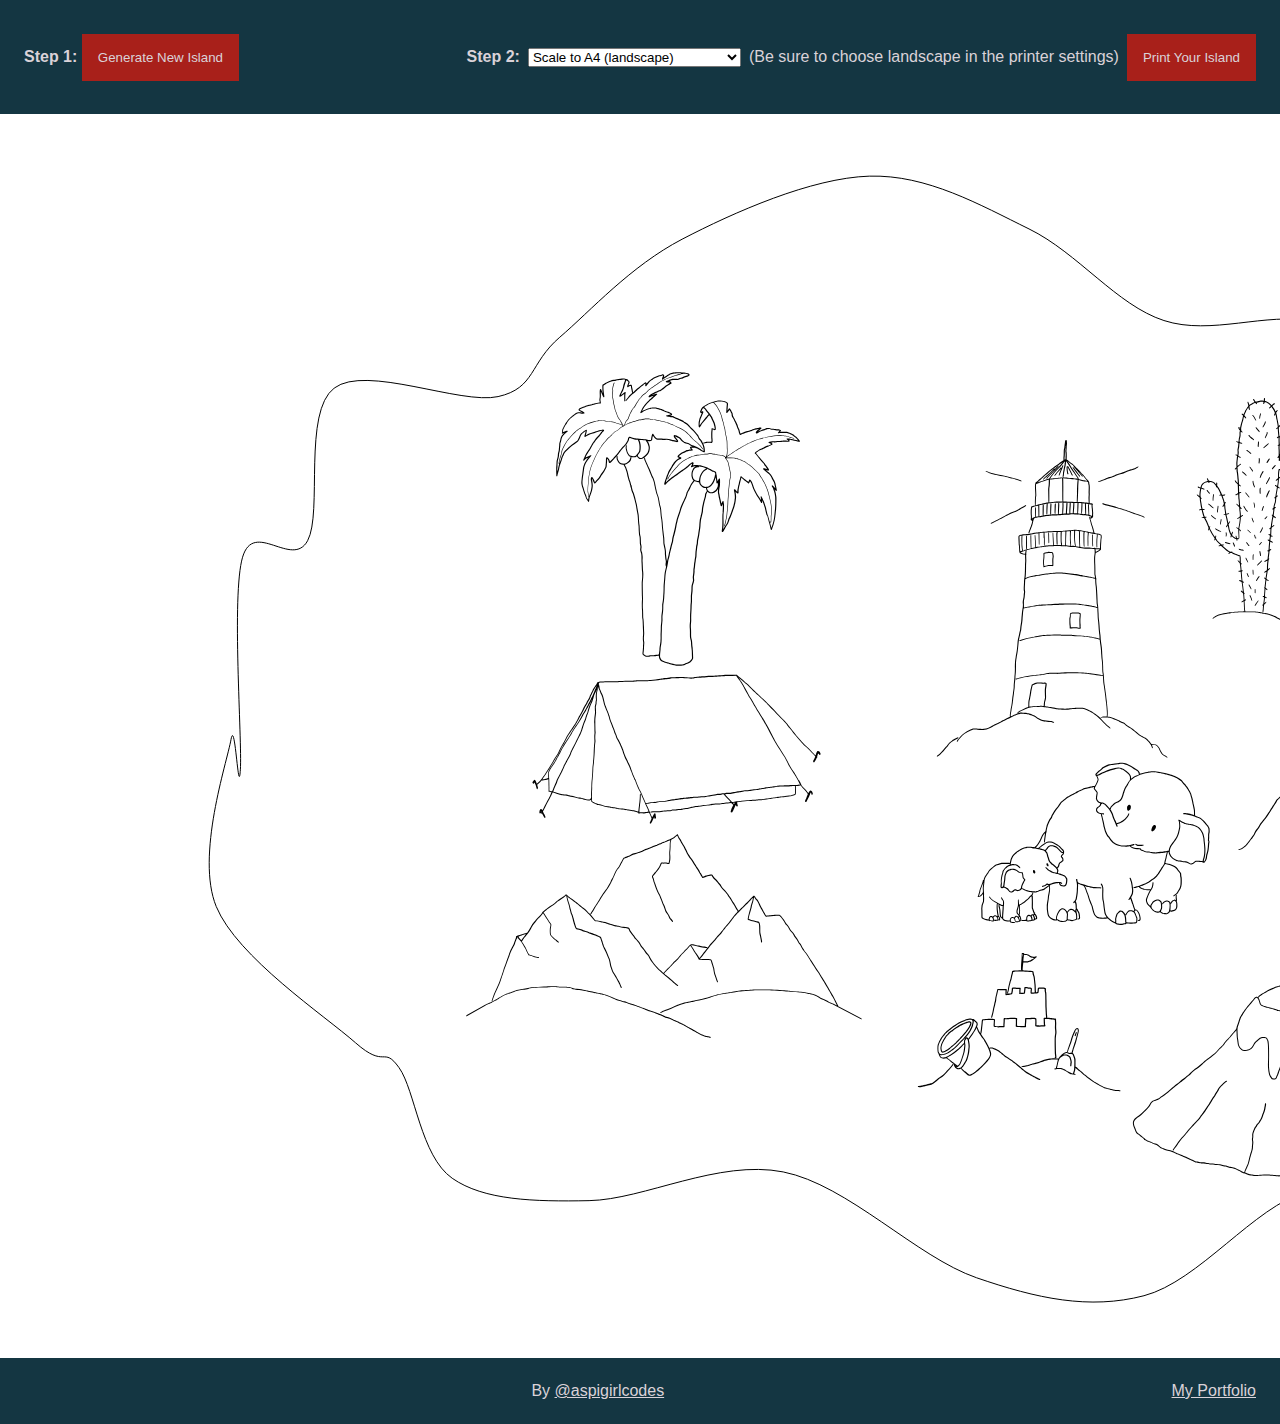
==== commit 1a0d87f0: "add mountain and vulcano, change logic to handle more objects than space" ====
--- a/index.html
+++ b/index.html
@@ -68,6 +68,12 @@
         <g id="flowers">
             <path d="m1261.1 2170.2-3.5348-3.75-21.083-0.6587c-24.184-0.7556-81.464-3.4041-92.583-4.2808-55.366-4.3655-132.97-6.5755-156.18-4.4475-6.4223 0.589-19.922 1.1324-30 1.2076-21.155 0.1578-84.297-1.9813-96.823-3.2802-11.7-1.2132-28.866-1.2338-40.644-0.049-23.281 2.3425-183.44 1.1086-205.86-1.586-7.15-0.8594-17.5-1.9304-23-2.3801-10.104-0.826-12.721-1.0961-53.809-5.552-12.545-1.3605-25.595-2.4826-29-2.4937-3.4049-0.011-9.1157-0.4685-12.691-1.0166s-12.892-1.427-20.703-1.9531c-7.8119-0.5261-18.612-1.8819-24-3.0129-5.3882-1.131-16.097-2.4855-23.797-3.0099-7.7-0.5245-17.15-1.4456-21-2.0469-3.85-0.6014-13.351-1.2193-21.113-1.3731-7.7621-0.1539-14.615-0.59-15.228-0.9691s-8.4376-1.3434-17.387-2.143c-8.9495-0.7995-19.359-1.9159-23.133-2.4808-6.668-0.9982-6.9268-0.956-9.2022 1.4992-1.2877 1.3895-2.9518 2.5263-3.6979 2.5263-2.41 0-4.6066-2.4256-4.9267-5.4404-0.27546-2.5943-0.87375-3.083-5.0816-4.1514-2.6231-0.6659-5.6965-0.9684-6.8297-0.6721-1.1332 0.2964-3.937-0.3939-6.2307-1.534-5.7813-2.8736-13.889-4.0034-37.67-5.2496-11.275-0.5908-27.475-1.4827-36-1.9819s-24.05-1.3834-34.5-1.9648-21.7-1.4775-25-1.9912c-3.3-0.5138-10.95-1.427-17-2.0294-6.05-0.6023-16.175-2.2256-22.5-3.6071-8.811-1.9246-16.527-2.7381-33-3.4794-11.825-0.5322-22.463-1.1732-23.64-1.4245-4.4805-0.9568-3.5754-6.6815 1.3527-8.5552 4.6387-1.7636 38.79 0.6246 56.287 3.9361 26.494 5.0146 50.447 7.2879 107 10.155 10.175 0.5159 20.412 1.166 22.75 1.4447 3.2373 0.3859 4.25 0.1693 4.25-0.9091 0-2.9795-2.0564-6.6188-4.2321-7.4897-3.8723-1.55-42.035-40.961-49.458-51.076-3.8422-5.2356-9.6966-11.986-13.01-15-7.4111-6.7431-15.711-16.523-20.775-24.481-2.1002-3.3-5.2794-7.914-7.0649-10.253-1.7856-2.3394-6.2671-10.439-9.959-18-15.452-31.644-17.59-36.118-20.935-43.806-3.9059-8.9769-7.5592-25.814-7.5638-34.859-5e-3 -9.3249 1.9174-18.334 4.5893-21.509 5.5234-6.5642 12.174-6.1107 20.352 1.3879 2.5056 2.2974 6.7111 5.4131 9.3454 6.9237 7.3735 4.2283 11.093 7.9768 14.717 14.831 1.8279 3.4569 6.0279 10.556 9.3334 15.775 6.8643 10.838 12.53 22.616 15.488 32.193 1.1208 3.6286 3.9197 10.34 6.2199 14.915 2.3002 4.5749 4.8535 10.587 5.674 13.36 0.82054 2.7732 7.6722 17.417 15.226 32.542 7.5536 15.125 14.266 28.625 14.916 30 1.3868 2.9332 1.2639 1.2579-1.833-25-3.9299-33.32-3.4922-86.031 0.85589-103.08 1.0404-4.0798 2.3907-10.568 3.0007-14.418s1.3993-8.0589 1.7541-9.3532l0.64497-2.3532-4.3326 2.735c-8.248 5.2067-16.298 8.4698-20.898 8.4706-4.0651 7e-4 -4.8896-0.4599-9.6842-5.41-6.0556-6.252-8.5902-10.782-10.796-19.294-2.6016-10.04-2.0494-17.815 2.4887-35.044 4.8901-18.565 10.361-34.605 13.21-38.729 1.1486-1.6628 5.2691-6.6267 9.1566-11.031s7.936-9.0286 8.9968-10.276c1.9248-2.2637 1.9205-2.284-2.1107-9.9922-5.8091-11.108-7.3815-22.071-4.8902-34.095 0.9833-4.7458 3.0442-12.079 4.5798-16.295l2.792-7.6668-2.2881-0.5743c-5.6767-1.4247-26.654-26.002-38.487-45.092-2.3864-3.85-6.9154-10.15-10.064-14-5.5026-6.7275-20.778-30.15-31.956-49-2.9354-4.95-7.5841-12.6-10.33-17-24.065-38.555-38.254-68.847-52.228-111.5-14.382-43.898-24.748-81.042-26.929-96.49-0.77714-5.5054-2.0911-12.935-2.9199-16.51-0.82881-3.575-2.4166-12.46-3.5284-19.744-1.1118-7.2839-2.6673-16.059-3.4567-19.5-0.7894-3.4411-1.6977-8.7315-2.0185-11.756s-1.2378-11.35-2.0378-18.5c-3.2165-28.746-1.8569-82.837 2.431-96.72 2.0344-6.5866 5.4279-10.78 8.723-10.78 3.2385 0 13.029 11.12 19.368 21.996 3.5328 6.0623 8.6293 14.731 11.326 19.263s10.806 19.491 18.022 33.241c7.216 13.75 14.504 27.025 16.196 29.5 6.3194 9.2442 18.509 30.256 20.471 35.288 1.8672 4.7885 7.1514 16.199 21.632 46.712 3.0016 6.325 6.7382 14.94 8.3035 19.146s4.7403 11.405 7.0555 16c12.027 23.869 27.624 59.825 34.733 80.07 5.9629 16.98 35.449 79.099 38.91 81.971 1.2907 1.0712 1.3887 0.3439 0.77229-5.73-0.38831-3.8263-1.5544-11.907-2.5914-17.957-1.037-6.05-1.8927-14.825-1.9016-19.5-9e-3 -4.675-0.6878-12.956-1.5086-18.401-1.8264-12.117-0.73045-47.193 2.4282-77.712 4.5028-43.508 5.2163-59.574 5.2878-119.08 0.0379-31.521-0.0104-64.961-0.10743-74.311-0.27504-26.514 3.4571-81.066 6.1232-89.5 0.60849-1.925 1.4393-13.85 1.8462-26.5 0.79836-24.818 2.164-44.578 3.9049-56.5 0.60779-4.1623 0.81752-11.505 0.47126-16.5-0.45516-6.5658-0.0768-12.786 1.3988-23 1.1125-7.7 2.2977-17.15 2.6338-21 0.65448-7.497 1.6449-15.501 4.0832-33 0.84303-6.05 1.9569-18.875 2.4754-28.5 0.94221-17.493 3.2036-45.533 5.0405-62.5 2.4656-22.773 3.095-35.101 2.5275-49.5-0.54174-13.745-0.26728-18.104 2.4245-38.5 1.6695-12.65 3.4596-26.6 3.9782-31 1.1833-10.041 4.4844-24.784 6.4166-28.657 1.5703-3.1478 1.588-3.127-3.6013-4.2593-4.9756-1.0857-8.8626-5.5901-13.811-16.005-2.6339-5.5435-5.078-11.438-5.4313-13.099-1.2162-5.7172-10.718-17.413-12.806-15.763-0.70334 0.55583-4.4288 1.2715-8.2788 1.5904-4.8937 0.40536-10.009 1.8078-17 4.6608-10.949 4.4683-19.576 6.6319-32.323 8.1063-4.5779 0.52952-11.519 2.0792-15.424 3.4437-7.9119 2.7642-10.498 3.0096-14.155 1.343-3.759-1.7127-4.592-5.5829-3.9162-18.194 0.51319-9.576 0.29308-12.369-1.4747-18.712-2.3232-8.3362-4.7666-29.586-3.8307-33.315 0.84548-3.3687 3.5104-4.1145 6.5752-1.8402 2.6991 2.0029 3.6673 5.7193 5.9134 22.699 0.58203 4.4 1.7808 10.475 2.6639 13.5 1.1637 3.9859 1.4904 8.2084 1.1868 15.338-0.40796 9.5824-0.36417 9.8257 1.6832 9.3552 1.1562-0.26571 5.0271-1.1637 8.6021-1.9955 3.575-0.83179 11.45-2.2701 17.5-3.1962 7.5886-1.1617 14.722-3.1088 23-6.2786 8.148-3.1198 14.026-4.7342 18.311-5.0293 7.4752-0.51485 7.5143 0.0403-0.85788-12.183-3.3274-4.8582-6.3015-10.384-6.6091-12.279-0.9193-5.665 1.4389-23.117 4.0448-29.934 1.3242-3.4639 2.7361-7.198 3.1375-8.298 0.42729-1.171-0.54969-0.50293-2.3569 1.6116-3.4108 3.9908-5.5888 5.0536-15.169 7.4026-3.575 0.8765-8.3 2.2226-10.5 2.9914-6.8701 2.4007-20.328 3.6114-26.5 2.384-11.539-2.2947-90.067-4.2162-100.78-2.466-4.7884 0.78205-5.5141 0.64585-7.75-1.4547-3.2065-3.0123-3.1244-5.7513 0.48467-16.167 1.8889-5.4514 3.3453-12.389 4.0452-19.269 0.60148-5.9131 1.9776-15.048 3.0581-20.299 1.0805-5.2512 1.7727-9.7394 1.5384-9.9737s-3.5012-0.83053-7.2596-1.3248c-8.527-1.1214-14.705-2.8403-24.474-6.8098-7.3371-2.9812-8.1516-3.095-20.5-2.8649-14.289 0.26626-18.875-0.85562-20.452-5.0035-1.179-3.1011 1.2831-8.849 6.7496-15.757 3.5142-4.4408 23.177-33.89 29.207-43.744 1.2601-2.0591 2.953-4.1143 3.7621-4.567 1.0843-0.60679-1.2364-2.5469-8.8277-7.3802-12.48-7.9456-13.013-8.2141-19.299-9.7139-5.8995-1.4077-13.548-5.8623-26.25-15.288-8.0627-5.9833-9.25-7.247-9.25-9.8453 0-1.9017 0.81035-3.6109 2.2383-4.7211 1.2311-0.95711 10.146-9.3902 19.811-18.74s20.286-19.475 23.601-22.5c3.3159-3.025 6.5586-6.497 7.206-7.7156 1.0525-1.9812 0.85696-2.3812-1.8481-3.78-1.7879-0.92454-4.3154-3.8505-6.1797-7.1539-1.735-3.0742-5.8937-9.0922-9.2416-13.373-3.3479-4.281-8.088-10.56-10.534-13.953-4.1018-5.6913-16.595-17.094-23.334-21.297-2.3181-1.4457-2.785-2.3646-2.5309-4.9805 0.26986-2.7775 1.1834-3.714 6.8117-6.9828 3.575-2.0763 9.4969-4.9214 13.16-6.3224 3.6629-1.4011 9.214-4.3366 12.336-6.5235 3.1218-2.1868 9.3499-6.0519 13.84-8.5891s9.583-5.8471 11.317-7.3553c1.7342-1.5083 3.6544-2.9094 4.2672-3.1137 0.75104-0.25035 0.47033-1.9988-0.86144-5.3656-2.9496-7.4569-11.626-34.956-14.062-44.57-1.1742-4.6334-3.0038-9.9126-4.0658-11.732-2.4296-4.1611-2.4407-6.4216-0.0423-8.5921 1.6075-1.4548 3.812-1.6749 14.81-1.4787 7.1068 0.1268 13.351-0.0349 13.876-0.35924 0.52486-0.32439 5.3399-1.3369 10.7-2.2499 9.5219-1.622 22.156-5.6512 29.554-9.4253 2.0312-1.0362 7.9107-3.0398 13.066-4.4523 5.1549-1.4126 9.6098-2.8056 9.8998-3.0956 0.29005-0.29004-0.16262-1.3176-1.0059-2.2835-1.0827-1.24-1.7327-5.1358-2.212-13.256-0.9435-15.987-3.7453-30.613-8.514-44.442-5.7216-16.593-5.4096-18.557 2.9482-18.557 3.2892 0 6.7416 1.0506 12.05 3.6668 6.8953 3.3984 8.6846 3.7978 24.44 5.456 22.649 2.3836 30.191 2.3663 36.641-0.0842 10.493-3.9869 16.859-3.6361 16.859 0.92888 0 2.7741-2.9496 4.5672-12 7.295-12.556 3.7845-12.221 3.7574-27.427 2.218-32.895-3.3302-32.526-3.2697-39.278-6.4293-3.5861-1.6782-6.69-3.0512-6.8975-3.0512s0.99985 3.7125 2.6829 8.25c3.8271 10.318 6.5718 25.147 8.0051 43.25 0.60966 7.7 1.1772 14.02 1.2611 14.045 0.0839 0.0246 5.1026-0.25302 11.153-0.61693 12.622-0.75921 30.394 0.59447 35.45 2.7001 1.8973 0.79026 5.7638 3.2223 8.5924 5.4045 2.8285 2.1822 5.3262 3.9644 5.5504 3.9606 0.2242-4e-3 0.45511-6.1914 0.51313-13.75 0.11243-14.645 1.6166-22.34 7.0807-36.221 3.9842-10.122 12.268-27.94 15.817-34.022 1.7653-3.025 5.7781-9.9012 8.9172-15.28s7.6874-12.672 10.107-16.207c4.8911-7.1441 9.5626-16.054 11.415-21.772 1.4189-4.3794 3.4945-6.7409 5.9245-6.7409 0.94865 0 5.7881 3.9564 10.754 8.792 8.9216 8.687 9.1778 8.8473 21.454 13.43 14.821 5.5329 32.409 13.671 38.805 17.956 8.3801 5.6144 13.768 12.929 16.077 21.827 0.6416 2.4719 2.3067 8.2171 3.7002 12.767l2.5337 8.2727 3.6541-5.9842c4.2713-6.9948 7.9334-11.084 14.73-16.446 5.945-4.6906 10.549-6.8316 22.689-10.551 5.0794-1.5564 11.427-3.8273 14.105-5.0466l4.87-2.2168-3.87-2.3388c-2.1284-1.2863-4.7699-3.7834-5.8699-5.549-1.1-1.7656-4.3625-6.7305-7.25-11.033-2.8876-4.3025-6.3143-10.198-7.615-13.101s-3.5269-6.347-4.9471-7.6531l-2.5823-2.3747-12.1 8.1237c-6.6553 4.468-13.516 8.8554-15.245 9.7497-1.7294 0.89427-5.4204 3.7664-8.2023 6.3824s-6.8083 5.9348-8.9476 7.375c-5.3507 3.6022-11.076 3.4144-11.629-0.38144-0.50659-3.4788 0.18946-4.8282 3.1159-6.0403 1.7036-0.70564 6.1893-4.1204 9.9683-7.5884 3.779-3.468 9.0227-7.3998 11.653-8.7374 2.6299-1.3376 6.5687-3.8573 8.7528-5.5993 6.6523-5.306 20.158-13.035 22.777-13.035 4.0318 0 11.494 7.4175 15.272 15.18 1.8318 3.7638 4.6377 8.5255 6.2355 10.582 6.1121 7.865 13.107 19.161 13.419 21.67 0.3249 2.6138 0.3379 2.6089 9.3254-3.5016 10.531-7.1602 23.798-14.05 31.403-16.308 3.819-1.1341 6.9145-3.0501 10.678-6.6093 2.9148-2.7567 5.8112-5.0122 6.4365-5.0122 2.1231 0 6.9829 5.8064 6.9829 8.3431 0 1.3733 1.1241 7.6962 2.4981 14.051 1.9552 9.0432 3.6744 13.838 7.9111 22.063 2.9771 5.7801 6.2739 13.092 7.326 16.248 1.4642 4.3926 2.4822 5.8982 4.3389 6.417 8.3846 2.343 18.611-0.30173 50.229-12.99 12.645-5.0745 21.47-9.2457 24.414-11.54 7.7559-6.0425 9.8569-4.6841 13.856 8.9581 2.3398 7.9823 2.5542 9.9965 1.9835 18.642-0.3519 5.3309-1.2716 12.756-2.0438 16.5-0.7721 3.7441-1.362 10.201-1.3109 14.348 0.051 4.1474-0.4075 8.4757-1.0191 9.6185s-0.8279 2.362-0.4805 2.7093c0.3473 0.34731 4.109 0.63148 8.3594 0.63148 4.8253 0 10.115 0.73286 14.083 1.9511 12.479 3.831 16.528 4.3836 32.855 4.4838 23.627 0.14492 25.716 1.6774 20.255 14.86-3.7093 8.9546-3.7963 9.3355-5.7522 25.205-1.0774 8.7416-1.5041 18.811-1.3025 30.74l0.2998 17.74 6 2.526c7.1092 2.993 23.393 5.4432 42.352 6.3726 12.398 0.6078 13.487 0.82191 15.25 2.999 1.0442 1.2895 1.8985 3.0445 1.8985 3.9 0 0.85554-2.5341 7.2182-5.6313 14.139-5.1443 11.495-9.6133 24.431-12.466 36.084-0.6059 2.475-1.9523 6.7182-2.992 9.4294l-1.8904 4.9294 2.5296 3.0706c5.6597 6.8703 10.446 15.058 12.499 21.38 3.3578 10.343 8.592 18.89 23.145 37.795 8.3233 10.812 7.6468 14.219-3.467 17.46-16.068 4.6867-26.738 10.134-46.501 23.739l-8.2747 5.6963 0.336 5.7153c0.2782 4.7332 1.5727 8.17 7.5329 20 3.9583 7.8566 9.6682 17.791 12.689 22.076 8.5774 12.169 7.7214 16.079-5.3733 24.543-3.3014 2.1337-8.3948 4.8292-11.319 5.99-6.4151 2.5466-32.664 9.1756-36.333 9.1756-2.0264 0-2.4999 0.3956-2.0947 1.75 0.288 0.9625 1.6687 6.7 3.0683 12.75 2.9635 12.811 7.306 25.857 9.8799 29.683 3.2933 4.8948-0.8904 9.089-8.1014 8.1218-3.2711-0.43875-5.2279 4e-3 -9.2079 2.0856-2.7798 1.4535-8.1942 3.3032-12.032 4.1106-3.8379 0.80732-10.562 3.2701-14.944 5.4729-11.301 5.6823-33.698 12.933-44.359 14.361l-9.007 1.2065-2.3872 6.4793c-1.3129 3.5636-5.0674 12.407-8.3432 19.652-3.2758 7.2451-5.9604 13.77-5.9658 14.5-0.01 0.72989-1.0723 3.609-2.371 6.3979-2.7158 5.8324-8.5995 11.147-13.321 12.033-4.0892 0.76715-3.9765 0.98886 6.8716 13.514 9.076 10.48 14.872 20.732 19.718 34.882 1.6014 4.675 6.0499 15.025 9.8856 23s9.1241 21.119 11.752 29.21l4.7781 14.71 2.6867-1.9131c5.2335-3.7266 5.2967-4.0335 2.9182-14.169-1.2051-5.1355-3.0107-11.721-4.0125-14.635-2.2638-6.5838-6.5407-27.476-7.4314-36.303-0.8816-8.7357 1.2621-34.497 3.6475-43.833 2.3349-9.1386 7.3343-20.199 10.456-23.131 1.5823-1.4864 3.1459-2.0324 4.8743-1.702 1.4693 0.28087 3.0217-0.0883 3.6735-0.87367 2.0051-2.416 3.7146-1.4918 11.114 6.0086 3.9984 4.0528 9.5197 8.5074 12.27 9.8991 2.75 1.3917 6.7494 3.9258 8.8875 5.6313s4.1417 3.101 4.4524 3.101 1.9363-1.3066 3.6125-2.9035c7.0907-6.7555 18.776-14.08 25.8-16.172 6.7214-2.0017 7.6461-2.0421 17.563-0.768 11.274 1.4485 11.105 1.3402 13.222 8.5129 2.3816 8.072-1.7331 31.34-8.116 45.893-2.2956 5.2345-4.0045 9.6718-3.7974 9.8608 0.2071 0.18901 5.0295-2.308 10.716-5.5489 5.921-3.3743 13.827-6.9101 18.5-8.2736 4.488-1.3096 14.685-4.6784 22.66-7.4864 17.348-6.1079 24.437-6.7687 28.546-2.6605 1.9624 1.9625 2.4545 3.474 2.4545 7.5398 0 5.6474-1.9212 10.129-7.4435 17.364-1.9561 2.5626-3.5565 4.8998-3.5565 5.1936 0 0.29387 7.9875 0.24121 17.75-0.11702 17.179-0.63039 18.228-0.55313 32.609 2.4009 15.036 3.0886 18.641 4.7002 18.641 8.3346 0 3.986-16.188 28.92-22.896 35.267-1.7073 1.6154-3.1043 3.2937-3.1043 3.7297 0 0.4359 1.8186 1.7203 4.0413 2.8543 12.587 6.4213 29.852 35.602 25.193 42.579-1.0544 1.5791-4.7887 3.3997-6.9732 3.3997-1.0285 0-4.0955 1.4123-6.8157 3.1384s-7.4208 4.0005-10.446 5.0542c-5.4757 1.9074-28.029 4.8021-37.442 4.8056-2.7183 1e-3 -9.0183 0.6619-14 1.4686-22.022 3.5663-38.485 4.6818-52.558 3.561-7.425-0.5914-14.962-1.3396-16.75-1.6628-4.8704-0.8805-3.9542 0.2554 3 3.7197 3.4375 1.7124 8.275 5.0697 10.75 7.4607 2.475 2.3911 7.875 6.8287 12 9.8614 9.0088 6.6234 19.636 18.507 28.698 32.093 7.4848 11.221 10.307 18.006 12.882 30.971 2.1025 10.587 1.1573 20.452-2.7058 28.242-3.2962 6.6468-5.743 7.6168-16.096 6.3811-19.026-2.2708-19.652-2.2493-21.142 0.7272-0.7377 1.4734-2.1034 5.7788-3.0349 9.5675-2.0355 8.2797-3.219 10.683-8.6364 17.536-4.7251 5.9776-8.8061 8.0774-15.683 8.0694-9.3937-0.011-15.686-3.0278-18.76-8.9944-0.7085-1.375-4.2707-15.325-7.9161-31-3.6455-15.675-7.4851-31.425-8.5325-35-2.7553-9.4041-7.2188-21-8.0834-21-0.7798 0-4.99 9.1559-4.99 10.852 0 0.5395-2.1902 4.281-4.8671 8.3146-4.9693 7.4876-6.4898 12.58-11.147 37.334-0.6209 3.3-1.7437 8.475-2.4951 11.5s-2.0571 8.4689-2.9014 12.098c-0.8443 3.6287-1.8063 7.3041-2.1377 8.1678-0.5027 1.31 0.6591 1.1695 7.011-0.8476 9.318-2.959 16.273-3.1033 21.483-0.4456 7.7343 3.9457 10.148 9.7558 7.6385 18.388-2.715 9.3391-11.316 15.272-26.584 18.335-9.223 1.8506-21.492 7.7543-24.525 11.801-7.54 10.06-9.9736 19.707-9.0551 35.895 0.5677 10.005 1.4574 14.803 5.1198 27.61 4.2074 14.712 10.907 33.711 16.926 48 6.3229 15.01 44.934 88.023 49.595 93.784 2.6493 3.2743 10.756 14.225 18.015 24.335 7.2589 10.11 15.318 20.645 17.91 23.411 2.5913 2.7665 5.8985 6.8165 7.3492 9 1.4506 2.1834 4.6508 6.6699 7.1115 9.9699s6.444 9.15 8.8518 13 8.6132 12.692 13.79 19.648c5.1766 6.9564 13.012 17.966 17.412 24.466s10.135 14.533 12.745 17.852c9.2352 11.744 23.988 32.094 26.485 36.534 3.6507 6.4903 11.283 17.702 13.282 19.511 1.6075 1.4548 1.6903 0.9505 1.3513-8.2306-0.4906-13.292-2.2301-38.659-3.466-50.548-1.2107-11.645-2.977-18.003-7.4272-26.733-1.8224-3.575-4.2403-9.6702-5.3731-13.545-2.5481-8.7157-5.9848-12.455-11.447-12.455-2.8302 0-5.4937-1.1914-10.945-4.896-8.6102-5.851-12.198-9.5785-17.029-17.694-4.7171-7.923-11.459-14.136-20.487-18.88-7.493-3.9375-10.784-7.0705-11.838-11.269-1.6766-6.6803 7.2956-12.235 19.789-12.251 9.6603-0.012 22.44 2.3873 29.617 5.5611 3.0531 1.3503 5.7162 2.2899 5.918 2.0881s-0.4299-4.0967-1.4037-8.6553c-1.6883-7.9034-1.9037-8.3025-4.6362-8.5902-4.2457-0.447-9.7652-4.6545-22.188-16.914-12.259-12.098-17.004-18.18-20.698-26.533-1.3451-3.0414-5.4566-9.8786-9.1366-15.194-3.6801-5.3151-8.4296-13.427-10.555-18.026-2.1249-4.5995-4.9621-9.6866-6.3047-11.305-1.3426-1.6182-5.5034-7.5763-9.2461-13.24-7.3566-11.133-12.671-16.898-21.609-23.442-7.1011-5.1989-9.2978-8.5798-7.9234-12.195 1.3554-3.5651 4.2748-4.424 12.931-3.8046l7.3877 0.5286-0.5125-8.8949c-0.526-9.1296-5.2443-28.363-8.7546-35.687-3.3845-7.0614-0.026-10.427 8.7212-8.7409 13.938 2.6865 18.612 4.4046 28.752 10.569 2.2 1.3373 4.45 2.4311 5 2.4306 0.9013-8e-4 4.7923-9.2928 10.577-25.259 3.1794-8.7754 7.6173-11.933 11.182-7.957 0.8628 0.9625 2.7776 4.7804 4.255 8.4842 2.8429 7.1267 6.5857 11.245 13.359 14.701l3.8175 1.9475 4.9047-5.0369c2.6976-2.7703 8.554-7.9069 13.014-11.415 9.2259-7.2558 12.946-11.147 19.678-20.58 2.6095-3.6569 5.445-6.9178 6.3012-7.2464 2.2991-0.8822 5.1722 1.0265 7.037 4.6751 2.2691 4.4396 12.733 18.902 19.235 26.586 2.9628 3.5011 6.3968 8.1437 7.6312 10.317l2.2442 3.9511 1.8821-2.4269c1.0351-1.3347 3.972-3.8287 6.5264-5.5421 2.5544-1.7135 7.8438-6.0514 11.754-9.64 5.4706-5.0203 7.8055-6.5246 10.127-6.5246 2.1887 0 3.2709 0.6178 3.9407 2.25 0.7607 1.8534 3.0337 18.839 3.0337 22.67 0 2.0242 2.3657 1.0843 6.9356-2.7556 13.954-11.725 20.055-13.595 23.367-7.1648 1.5951 3.0964 1.7681 5.8162 1.5 23.584l-0.303 20.084 7-0.4485c5.8729-0.3763 7.3866-0.1352 9.4008 1.4973 1.9026 1.5419 2.2588 2.5112 1.7167 4.6711-0.5418 2.1587-2.0606 3.3431-7.3027 5.6951-11.297 5.0686-24.386 15.683-30.621 24.832-8.7025 12.77-13.112 24.82-16.682 45.585-2.8585 16.629-5.152 25.29-9.9298 37.5-6.8443 17.491-12.114 25.076-16.304 23.468-2.8653-1.0995-2.8164-3.4298 0.184-8.7603 1.6123-2.8644 5.1459-11.283 7.8524-18.708 4.7856-13.128 6.4811-19.859 9.698-38.5 1.7586-10.19 5.5374-23.294 8.9285-30.962 3.6331-8.215 12.296-20.577 18.425-26.293 5.2835-4.9275 5.4476-5.2159 2.6345-4.6294-9.2081 1.9197-21.369 10.63-31.128 22.295-7.6269 9.1168-9.7634 13.063-13.315 24.59-1.6945 5.5-4.9074 15.4-7.1397 22-2.2324 6.6-4.9776 15.375-6.1005 19.5s-2.4919 8.0572-3.0422 8.7382c-0.6972 0.8628 0.3789 5.2637 3.5489 14.514 2.9894 8.7231 4.79 15.928 5.2506 21.012 0.3856 4.255 0.8904 7.7364 1.1218 7.7364s2.0818-1.3322 4.112-2.9603c4.2335-3.3951 8.7646-5.1337 22.373-8.5846 18.629-4.7241 32.819-2.1068 32.819 6.0534 0 0.902-2.4206 4.1941-5.3792 7.3157-5.909 6.2347-9.0769 11.888-13.587 24.245-1.6376 4.4872-4.072 10.026-5.4097 12.309-5.7647 9.8367-23.996 22.475-34.018 23.582l-4.8936 0.5403-1.3407 5c-3.859 14.392-4.7156 46.899-1.8266 69.316 0.8021 6.2239 1.944 21.524 2.5374 34 0.5934 12.476 1.4181 24.034 1.8327 25.684 0.748 2.9773 0.7785 2.9508 4.0277-3.5 1.8006-3.575 4.9313-8.75 6.9569-11.5s8.0696-11.975 13.431-20.5c18.998-30.209 20.326-31.93 29.304-38 4.4746-3.025 11.9-8.6909 16.5-12.591 15.496-13.137 23.07-17.504 38.864-22.41 5.775-1.7938 14.005-4.8107 18.29-6.7042 10.597-4.6837 29.788-8.9791 44.804-10.029 5.6612-0.3956 8.9158-0.092 12.788 1.1944 9.4459 3.1375 10.651 10.101 2.1876 12.637-4.2838 1.2834-11.959 7.3195-26.203 20.606-4.8367 4.5117-9.9223 8.9424-11.301 9.846-2.1972 1.4396-24.298 35.991-29.073 45.451-0.9716 1.925-6.2775 10.166-11.791 18.312-10.396 15.361-16.509 21.857-28.702 30.501-3.575 2.5345-10.325 8.0575-15 12.273-10.877 9.8091-42.135 27.898-54.25 31.396-6.5039 1.8773-6.6868 2.3675-4.7154 12.631 0.5691 2.9626 1.4555 9.7426 1.9698 15.067 0.5143 5.3241 2.4899 16.799 4.3903 25.5 1.9004 8.701 4.1388 20.32 4.9743 25.82 1.4462 9.5202 10.559 49.427 12.46 54.568 0.8437 2.2807 1.3911 2.439 8.7852 2.5399 4.9211 0.067 9.2832 0.725 11.603 1.75 4.8212 2.1298 13.826 2.074 20.782-0.1287 3.025-0.958 5.9988-2.0636 6.6085-2.4569s1.3612-3.3155 1.6699-6.4936c0.8896-9.159 5.4194-23.213 9.331-28.95 6.0716-8.9051 27.912-29.258 36.746-34.242 13.156-7.4238 29.638-11.747 48.644-12.761 18.152-0.9678 26.734 2.0286 27.151 9.4801 0.083 1.4818 0.4574-0.6808 0.8319-4.8058 1.613-17.763 8.055-31.78 20.434-44.459 5.0341-5.1562 17.204-11.874 30.833-17.019l4.75-1.7933v-9.2024c0-7.5809 0.6166-11.301 3.4995-21.114 3.8206-13.005 5.1339-15.336 11.31-20.076 5.7412-4.4068 12.984-6.459 24.884-7.0509 15.825-0.787 25.644 0.9892 34.498 6.2404 4.0199 2.3842 8.5435 4.6395 10.052 5.0119l2.7436 0.677-1.6085-3.8568c-0.8847-2.1212-2.8604-6.3395-4.3904-9.3738-3.3651-6.6738-7.243-19.151-9.9404-31.983-1.0983-5.225-4.7076-17.784-8.0207-27.908s-6.5163-21.375-7.1183-25c-1.6597-9.9962-3.7805-17.857-6.9041-25.592-1.5549-3.85-6.5547-16.45-11.111-28-4.5559-11.55-8.9434-22.044-9.7499-23.32-2.0242-3.203-19.367-15.918-25.014-18.339-2.5466-1.0918-7.5551-2.6485-11.13-3.4594s-9.425-2.5406-13-3.8439c-3.575-1.3032-10.046-3.3611-14.38-4.573-9.0022-2.5173-11.86-2.1014-19.692 2.8658-5.6954 3.6122-8.2019 8.5432-8.7275 17.17-0.8662 14.216 3.1781 24.023 13.01 31.549 6.3845 4.887 7.2995 8.1183 3.2097 11.335-5.0604 3.9805-20.346 1.8596-28.89-4.0086-6.1492-4.2232-13.612-16.386-20.991-34.214-2.6714-6.4533-3.5368-9.9717-3.5309-14.355 0.01-7.6525 3.1255-20.418 6.0099-24.628 4.7963-6.9998 15.563-11.902 25.361-11.547 3.3668 0.1221 11.746-0.3588 18.621-1.0687 12.587-1.2996 14.969-1.2064 33.829 1.3244 8.3024 1.114 11.834 2.1439 18 5.249 4.219 2.1246 8.0009 4.0105 8.404 4.1907 1.8943 0.8467-5.4664-15.478-9.6112-21.316-1.167-1.6437-5.3153-9.2937-9.2185-17s-10.237-19.862-14.075-27.012c-20.083-37.411-20.063-37.367-23.618-51.5-5.2985-21.06-8.6201-41.701-10.782-67-1.5217-17.811-5.3448-42.543-7.5859-49.074-2.6872-7.8311-11.142-22.532-15.558-27.054-10.696-10.949-30.251-12.594-42.588-3.5816-8.959 6.5448-11.951 9.7678-14.802 15.948-2.4193 5.2435-2.8511 7.3691-2.6549 13.07 0.2082 6.0535-0.037 7.0793-2.2073 9.25-4.7062 4.7062-8.3302 2.8267-12.111-6.2809-2.4079-5.8005-2.8149-8.1474-2.8227-16.278-0.01-8.5918 0.3139-10.249 3.371-17.336 4.8188-11.171 9.8981-16.383 22.05-22.625 12.492-6.4165 16.331-7.7841 27.084-9.6489 8.0842-1.4019 8.9046-1.378 13.569 0.3943 6.3075 2.3967 23.225 12.328 25.732 15.105 3.2817 3.6364 3.9294 2.5956 3.2664-5.2482-0.4856-5.7445-0.1814-8.9494 1.3865-14.607 1.4188-5.1199 1.7028-7.6169 0.9672-8.5033-0.6646-0.8007-1.0515-11.168-1.0692-28.643-0.026-26.188-0.1597-28.089-3.0405-43.388-5.3889-28.62-7.4907-35.646-13.233-44.238-3.7255-5.5744-12.477-10.766-19.866-11.786-11.861-1.6364-22.1 3.7213-38.056 19.913-9.3695 9.508-9.7609 10.082-9.7609 14.307 0 4.5399-1.8805 9.3099-5.0472 12.803-1.6337 1.8019-1.7125 2.8299-0.7956 10.378 0.8049 6.6249 0.6783 10.914-0.6051 20.5-0.8926 6.6674-2.2962 17.298-3.119 23.622-2.8874 22.194-3.4681 24.989-7.5237 36.199-2.2487 6.2157-5.1707 14.978-6.4933 19.472-1.3226 4.4941-3.5082 10.794-4.8568 14-4.9223 11.701-10.464 27.02-12.599 34.829-3.6633 13.397-7.1058 18.5-12.479 18.5-3.6323 0-5.716-1.9257-8.0008-7.3938-0.878-2.1013-3.6231-6.5848-6.1003-9.9634-2.4771-3.3785-8.0759-11.016-12.442-16.973-4.4716-6.1009-7.9378-11.833-7.9378-13.128 0-3.1013 2.4983-5.0833 4.9598-3.9348 2.5661 1.1973 13.446 13.56 17.947 20.392 5.102 7.7453 11.396 16 12.199 16 0.3734 0 1.4716-3.2625 2.4405-7.25s2.7983-9.725 4.0654-12.75c5.9015-14.089 10.784-27.188 12.861-34.5 1.2494-4.4 4.1131-12.766 6.3638-18.591 4.0642-10.518 4.5595-12.896 7.689-36.909 0.8959-6.875 2.2693-16.606 3.0519-21.624 1.5075-9.6655 1.9346-26.391 0.673-26.354-0.4125 0.012-1.7638 3.1917-3.0029 7.0658-3.3385 10.438-15.267 34.537-20.523 41.461-2.5251 3.3269-6.124 9.4019-7.9975 13.5-1.8734 4.0981-4.9911 9.9261-6.9281 12.951s-4.9925 8.875-6.7901 13c-1.7975 4.125-4.1653 8.7726-5.2619 10.328-3.9691 5.6303-12.367 14.605-17.913 19.143-3.1168 2.5504-8.3965 8.1655-11.733 12.478-5.7289 7.4055-13.322 14.366-23.837 21.849-5.4731 3.8953-8.6886 3.8812-11.612-0.051-1.9481-2.6208-1.9876-3.2199-0.8261-12.526 0.6709-5.3756 2.4824-14.6 4.0257-20.498 2.4205-9.2508 2.589-10.724 1.2272-10.722-0.8682 7e-4 -6.3036 1.1511-12.079 2.5564-10.747 2.6152-19.796 3.2306-37.5 2.5504-10.698-0.4111-12.5-1.1508-12.5-5.1307 0-2.3556 0.8064-3.4614 3.9899-5.471 2.1944-1.3853 5.2029-4.3518 6.6856-6.5922 1.4826-2.2404 4.5368-5.3402 6.787-6.8884 5.859-4.0311 12.178-10.601 16.855-17.526 2.2292-3.3 6.6233-8.7 9.7648-12 6.063-6.3688 15.927-20.635 20.465-29.599 5.3086-10.485 13.577-21.687 30.669-41.547 7.9688-9.2593 9.3651-10.521 23.941-21.629 11.604-8.8433 17.978-12.078 20.364-10.334 2.6388 1.9295 1.1989 6.1869-2.7855 8.2356-4.3215 2.2221-21.368 15.317-26.851 20.627-12.219 11.833-31.647 37.401-38.016 50.029-5.6696 11.243-12.272 21.213-19.348 29.217-3.4037 3.85-7.686 9.25-9.5162 12-5.4293 8.1576-11.689 15.1-17.268 19.151-7.1497 5.1922-8.2136 6.6649-5.4177 7.499 4.7534 1.4181 14.641 0.7351 24.68-1.7048 6.2238-1.5127 12.712-2.4527 15.93-2.3081l5.4301 0.2438 3.2069-9.4406c6.0067-17.683 18.015-40.224 29.996-56.303 3.3345-4.4754 7.9074-11.287 10.162-15.137s5.4082-8.8 7.0083-11c1.6-2.2 4.6412-6.475 6.7581-9.5 6.5006-9.2892 13.808-16.951 16.192-16.977 4.6468-0.05 4.1121 7.9117-0.8453 12.586-3.0537 2.8793-16.242 21.879-22.016 31.718-1.6697 2.845-5.4821 8.5478-8.4718 12.673-11.16 15.398-19.794 30.998-26.507 47.896-5.9137 14.885-14.785 48.776-13.655 52.166 0.5424 1.6271 9.7662-5.9287 14.952-12.248 2.3986-2.923 7.2642-8.0146 10.812-11.315 15.78-14.676 19.02-18.616 24.258-29.5 2.7793-5.775 6.5922-12.907 8.4733-15.85 1.881-2.9423 4.3543-7.8466 5.4961-10.898 1.1418-3.0518 4.5666-9.1945 7.6106-13.65 7.4695-10.934 22.211-41.391 22.211-45.89 0-0.7648-1.0731-1.8794-2.3846-2.477-3.168-1.4434-11.131-11.903-14.065-18.474-3.3178-7.4307-3.8489-13.209-1.7681-19.237 3.5665-10.331 12.635-12.253 24.184-5.1253 7.0614 4.3585 7.1274 4.3404 17.267-4.7335 3.5864-3.2096 8.7962-7.2596 11.577-9 2.7809-1.7404 7.7095-4.9911 10.952-7.2238 14.476-9.9674 29.784-12.402 41.547-6.6076 7.3652 3.628 10.802 7.0083 17.887 17.592 2.9177 4.3588 5.7549 8.0695 6.3049 8.246s1.7999-2.9399 2.7775-6.9252c2.079-8.4748 11.509-28.936 20.018-43.435 6.5209-11.111 21.255-30.147 31.024-40.082 4.7098-4.7898 8.797-7.6369 17.18-11.967l11-5.6824 10.746-0.40044c8.8425-0.32949 12.209-7e-3 19 1.8223 8.815 2.374 14.628 4.9377 16.61 7.325 0.6723 0.81009 3.7922 2.4881 6.9331 3.729s7.1297 3.3006 8.864 4.5773l3.1532 2.3212 9.553-2.0254c8.9055-1.8881 9.7646-1.916 12.676-0.41068 5.1121 2.6435 7.4913 11.337 4.9395 18.049-1.7194 4.5225-0.31 6.2445 8.8948 10.867 4.7941 2.4077 10.722 6.0571 13.174 8.1097 2.4514 2.0526 7.6071 6.0719 11.457 8.9318 12.723 9.4512 33.278 34.832 40.436 49.931 5.5817 11.773 18.964 53.66 19.694 61.644 0.6773 7.4046 3.2636 15.326 10.685 32.726 3.6162 8.4783 5.6845 16.162 5.6845 21.118 0 3.8792-2.8323 6.1058-7.7667 6.1058-2.2601 0-7.1746 0.7181-10.921 1.5959-5.7523 1.3475-23.121 4.3278-25.562 4.3862-0.4125 0.01-0.75 2.5476-0.75 5.6396 0 16.911-8.173 46.133-13.594 48.603-3.6741 1.674-9.1431-1.8995-20.956-13.693-8.4843-8.4702-11.933-12.736-14.852-18.372-2.8624-5.5263-4.2091-7.2106-5.45-6.8163-6.5205 2.072-10.904 4.1148-13.478 6.2803-3.5244 2.9655-18.861 10.774-23.17 11.797-1.65 0.3916-6.965 2.2908-11.811 4.2205-8.3812 3.3373-8.9321 3.4293-11.287 1.8862-2.3394-1.5329-2.4628-2.0747-2.2364-9.8249 0.1317-4.5114-0.3148-14.278-0.9922-21.703-3.7112-40.677-4.4628-48.577-5.7079-60-2.3059-21.154-3.9785-55.536-3.6953-75.96 0.4043-29.162 4.04-42.278 12.901-46.542l4.1612-2.0021-2.867-3.2087c-5.8115-6.5043-5.8052-13.417 0.021-22.604 2.0507-3.2336 2.6127-4.8642 1.7625-5.1135-0.6866-0.2013-5.5233-1.8714-10.748-3.7113-9.1954-3.238-9.981-3.3435-24.5-3.2902-13.384 0.0492-15.45 0.28918-19.179 2.2274-15.867 8.2481-27.116 24.956-41.836 62.141-8.2317 20.794-10.975 30.292-14.458 50.063-3.789 21.504-4.1454 25.815-2.8518 34.5 0.6553 4.4 1.2357 11.375 1.2897 15.5s0.8717 11.496 1.8172 16.381c1.1789 6.0913 1.736 14.101 1.7734 25.5l0.055 16.619 6.7279-13.5c13.036-26.157 19.916-33.356 35.843-37.505 18.353-4.7803 30.196 1.9993 32.581 18.651 1.5384 10.739 0.5429 14.893-6.6432 27.721-8.1265 14.506-12.75 20.133-16.545 20.133-5.5297 0-6.0033-2.6333-2.6484-14.725 0.7973-2.8737 1.7531-8.3041 2.1239-12.067 0.7553-7.6656-0.532-10.208-5.1693-10.208-4.3263 0-8.1186 2.7871-16.004 11.762-12.484 14.208-19.252 26.165-22.923 40.495-0.8796 3.4337-2.2951 7.3221-3.1455 8.6409-0.9722 1.5076-1.705 5.5911-1.9738 11-0.2512 5.0542-1.0882 9.9363-2.0293 11.837-1.3707 2.7681-1.4359 4.2378-0.4525 10.193 0.632 3.827 1.1491 10.086 1.1491 13.909s0.6439 13.186 1.4308 20.807c0.787 7.6212 1.7233 19.032 2.0807 25.357 0.6768 11.977 4.334 29.7 9.1826 44.5 4.3253 13.203 32.325 68.064 43.012 84.276 8.9524 13.581 14.263 23.238 14.285 25.974 0.021 2.7237 1.7817 1.0429 2.3086-2.2041 0.5383-3.3169 7.4148-15.633 12.385-22.182 1.309-1.7248 4.2782-4.4096 6.5982-5.9662 2.3201-1.5567 5.8975-4.1142 7.9499-5.6835l3.7317-2.8533-2.4364-4.8079c-3.9876-7.8691-4.8936-12.966-3.5016-19.699 1.5292-7.3967 6.0782-16.504 9.645-19.309l2.744-2.1584-5.0587-4.6932c-6.1194-5.6772-16.907-20.032-19.625-26.114-1.4897-3.3338-1.8419-5.7141-1.4324-9.6817 1.0554-10.225 5.4276-15.398 13.016-15.398 3.3031 0 3.4344-0.1504 4.0497-4.6396 0.3497-2.5517 0.6429-6.7142 0.6515-9.25 0.034-10.171 4.7115-21.781 11.215-27.84 4.0389-3.7627 18.928-13.147 21.892-13.798 5.311-1.1665 12.316 2.0857 17.992 8.3533 4.8121 5.3135 8.1131 11.39 16.664 30.674 1.4633 3.3 2.734 6.1347 2.8237 6.2994 0.09 0.1647 1.8537-0.8478 3.9199-2.25 7.2023-4.8876 21.419-2.6535 26.245 4.1243 3.1509 4.4249 6.3613 15.006 6.9625 22.949 0.4795 6.3334-0.795 35.49-2.3379 53.485l-0.5666 6.6075 2.8372 0.6037c5.067 1.078 9.3873 4.5403 11.431 9.161 4.0515 9.1591 6.1462 31.885 6.4541 70.02 0.233 28.86 0.6518 37.719 2.3877 50.5 4.884 35.96 5.1411 43.423 1.5641 45.396-1.1 0.6069-2.1127 1.1412-2.2504 1.1872s1.5173 4.428 3.6777 9.7377c9.1549 22.5 28.971 56.447 40.924 70.106 2.7582 3.152 6.799 8.7339 8.9795 12.404 2.1805 3.6702 4.9759 7.5722 6.2121 8.671 1.4407 1.2807-0.8179-3.9251-6.2921-14.502-5.764-11.137-8.7676-18.125-9.2409-21.5-0.3857-2.75-1.7831-7.5739-3.1054-10.72-1.3222-3.1459-2.4073-6.9709-2.4111-8.5 0-1.529-0.8574-6.3801-1.8967-10.78-1.0394-4.4-3.5435-18.35-5.5647-31s-4.7545-27.275-6.0738-32.5c-6.158-24.387-11.379-55.489-11.493-68.472-0.02-2.2155-0.7352-6.7282-1.5901-10.028-1.2232-4.7214-1.628-13.459-1.8992-41-0.1897-19.25-0.6121-39.5-0.9387-45-0.3268-5.502-0.099-13.598 0.5063-18 0.6052-4.4 1.4646-12.05 1.9098-17 0.4453-4.95 2.1765-16.875 3.8472-26.5s3.3274-19.975 3.6815-23 1.2502-9.325 1.9914-14c0.7411-4.675 1.8694-12.1 2.5073-16.5 2.9129-20.094 10.58-55.739 15.62-72.621 2.0326-6.8084 4.7035-17.104 5.9353-22.879 2.8684-13.448 7.7513-30.436 11.497-40 1.6157-4.125 4.061-11.415 5.434-16.2 1.418-4.9419 5.7567-15.029 10.044-23.352 4.1512-8.0584 10.022-20.55 13.046-27.759 5.663-13.5 11.858-24.405 18.123-31.901 1.9709-2.3582 6.8164-9.2377 10.768-15.288 3.9513-6.05 9.2057-13.475 11.676-16.5 5.0071-6.1303 17.378-22.867 20.327-27.5 3.8786-6.0935 12.266-15.438 29.172-32.5 15.078-15.217 28.864-30.847 27.984-31.728-0.1556-0.1556-5.868 2.1279-12.694 5.0744-11.839 5.1103-19.259 9.2073-30.48 16.831-5.1322 3.4866-8.3539 4.932-29.931 13.429-14.93 5.8791-21.011 7.3583-30.336 7.3781l-7.3355 0.0156-5.427-5.75c-6.9922-7.4084-13.719-20.335-13.139-25.25 0.2272-1.925 0.7289-4.2087 1.1148-5.075 0.5574-1.2512-0.4886-1.9114-5.0882-3.2115-7.0987-2.0064-16.224-8.9472-18.743-14.257-1.9479-4.1049-1.8021-11.144 0.4384-21.17 2.1072-9.4296 5.8468-12.821 21.515-19.514 2.2-0.93971 7.9019-4.5876 12.671-8.1065 8.014-5.9132 9.4913-6.5971 19.5-9.0269 5.956-1.446 16.524-3.0948 23.484-3.6642 6.9603-0.56934 16.41-1.696 21-2.5038 13.353-2.3499 43.626-2.0076 55.161 0.62361 14.534 3.3153 18.41 4.7906 21.154 8.0524 2.8077 3.3368 3.1138 4.8684 1.3295 6.6527-1.7297 1.7297-5.3277 1.4782-9.5898-0.67031-12.172-6.1362-45.7-8.1739-67.767-4.1188-6.0186 1.106-15.443 2.2994-20.943 2.6518-5.7168 0.3664-14.348 1.8006-20.152 3.3485-9.1246 2.4337-11.047 3.3798-19 9.353-4.8951 3.6764-11.752 7.7689-15.348 9.16-9.9372 3.8444-10.732 4.7419-12.643 14.282-1.6243 8.1075-1.6161 8.3702 0.3454 11 5.3542 7.1783 18.362 10.242 26.298 6.1941 4.8421-2.4702 6.2385-2.4989 8.345-0.17126 3.1281 3.4564 2.0432 6.0841-5.345 12.947-3.85 3.5761-7 7.1325-7 7.9031 0 2.2677 3.9187 9.416 8.3266 15.189l4.0985 5.3679 7.0374-0.48447c3.8706-0.26646 9.5125-1.4063 12.538-2.533 3.025-1.1267 11.726-4.3129 19.336-7.0803 10.501-3.819 16.165-6.5861 23.5-11.481 11.072-7.3887 15.99-9.9456 28.877-15.011 9.1612-3.6011 18.675-8.8908 27.307-15.183 2.4856-1.8118 6.5356-4.0748 9-5.0289 2.4644-0.95404 4.8165-2.0252 5.2268-2.3802 0.4103-0.3551-0.2004-3.3249-1.3571-6.5996-3.3772-9.5608-2.2814-17.181 4.7746-33.204 0.3719-0.84455-0.4226-1.25-2.4495-1.25-3.1396 0-4.214-1.3908-4.214-5.4547 0-7.4435-9.6576-19.879-18.286-23.546-2.8676-1.2187-6.6934-3.328-8.5018-4.6874-3.6607-2.7518-20.199-10.285-30.231-13.771-3.5855-1.2457-8.3105-3.1806-10.5-4.2998-4.3506-2.2238-23.881-16.461-24.947-18.186-0.364-0.58904-3.8956-3.4839-7.848-6.433-8.5352-6.3687-11.28-9.2392-16.056-16.788-6.3167-9.9856-6.816-19.701-1.2016-23.379 3.36-2.2016 25.288-9.156 31.417-9.9641 5.1555-0.67965 5.3237-0.79903 4.7179-3.3477-0.3455-1.4536-0.8966-5.6439-1.2247-9.3117-0.5028-5.622-0.2492-7.386 1.6159-11.239 2.7874-5.7581 8.9824-11.246 17.674-15.658 6.4965-3.2975 7.208-3.4346 17.819-3.4346 6.5454 0 13.032 0.57474 15.908 1.4095 4.6006 1.3355 24.674 14.539 34.266 22.538 4.2976 3.584 11.238 13.395 15.687 22.175 3.7996 7.4984 10.527 27.596 11.263 33.645 0.3499 2.8774 3.556 13.782 7.1248 24.232 3.5687 10.45 7.1403 21.085 7.9368 23.633 1.1946 3.8219 1.9522 4.734 4.3268 5.2089 3.0479 0.6096 4.5858 3.3611 3.6052 6.4505-0.3129 0.98594-3.1557 3.0006-6.3174 4.477-10.71 5.0014-27.182 20.624-27.814 26.38-0.3513 3.2003-1.2204 4.0853-4.4341 4.5156-2.0851 0.27914-2.8763 1.4134-4.7673 6.8347-5.284 15.149 0.8257 31.824 14.252 38.9 5.8304 3.0725 12.317 2.7738 20.065-0.92384 10.773-5.1414 30.291-28.524 34.38-41.186 1.4806-4.5846 0.4981-16.151-1.9108-22.497-2.3186-6.108-6.042-9.759-11.516-11.292-7.577-2.1211-9.5051-4.2414-9.5051-10.452 0-2.9179-0.7875-7.0478-1.75-9.1774-1.5748-3.4846-1.7296-7.4359-1.5458-39.479 0.1123-19.584 0.6937-39.159 1.2921-43.5s1.4898-13.349 1.981-20.016c0.6572-8.9226 1.4626-13.335 3.0507-16.713 2.9256-6.2241 13.57-16.638 21.119-20.662 5.3502-2.8516 7.4192-3.3618 15.271-3.7652 11.376-0.58454 14.96 0.38856 26.148 7.0994 8.0291 4.8157 9.4398 6.1298 13.934 12.978 4.0747 6.21 5.3701 7.5154 7 7.0537 5.4307-1.5384 14.847-1.4922 22.04 0.10814 16.043 3.5692 22.395 14.812 18.945 33.531-0.861 4.6706-2.891 11.235-4.5112 14.587-2.9703 6.1453-3.7058 6.9029-34.861 35.905-3.545 3.3-8.058 7.7808-10.029 9.9574-31.363 34.634-39.146 41.08-43.884 36.343-2.9318-2.9318-1.0409-5.6047 17.241-24.371 26.319-27.016 26.313-27.01 45.271-45.312 16.598-16.024 17.273-16.831 18.912-22.617 0.9351-3.3 1.7395-9.0012 1.7877-12.669 0.1459-11.117-3.977-14.713-17.865-15.579-8.0534-0.50244-8.2395-0.46094-11.747 2.619-3.6935 3.2429-7.7986 4.0478-9.5859 1.8796-0.5668-0.6875-1.9331-3.824-3.0363-6.97-3.2777-9.3473-6.8221-13.659-15.605-18.983l-7.9139-4.7971h-9.5951c-7.2468 0-10.382 0.42829-12.81 1.75-5.3077 2.8892-11.785 8.8267-15.117 13.856-2.7743 4.1884-3.1375 5.5554-3.1387 11.815-7e-4 3.8932-0.7129 10.904-1.5825 15.579-1.5469 8.3154-2.7686 34.559-2.8163 60.5-0.029 15.562 0.7973 37.254 1.44 37.815 0.2531 0.22109 2.1477 0.66239 4.2102 0.98066 3.5363 0.54569 3.75 0.42749 3.75-2.0739 0-1.4589 1.5742-7.2116 3.4983-12.784 2.1355-6.1846 4.3031-15.486 5.5644-23.876 3.38-22.486 8.0985-37.843 12.009-39.084 1.0192-0.3235 2.8154-0.0732 3.9914 0.55616 2.4451 1.3086 2.3181 3.044-0.8844 12.087-1.9784 5.5865-4.5974 19.362-5.6806 29.879-0.6335 6.1515-0.8927 6.3287 5.7224-3.9106 2.046-3.167 8.3503-10.67 14.01-16.674s12.023-13.078 14.142-15.72c6.9598-8.6805 11.509-4.0775 5.7375 5.8049-1.6061 2.75-7.9588 10.85-14.117 18s-12.114 14.8-13.236 17c-1.1213 2.2-5.2261 8.4696-9.122 13.932-3.8958 5.4628-8.4845 12.717-10.197 16.121l-3.1139 6.189 2.7981 3.7528c2.3375 3.1349 4.0083 7.2418 7.4109 18.216 0.2797 0.9022 1.7293 0.74899 5.6717-0.59947 19.586-6.6992 80.71-11.295 110.3-8.2936 19.277 1.9558 28.999 4.4506 34.991 8.979 10.2 7.7096 13.741 18.358 9.6618 29.06-2.559 6.7135-5.4401 10.951-9.5787 14.089l-3.2266 2.4463 2.9058 5.6342c3.7379 7.2476 4.4252 14.793 2.4061 26.418-2.2528 12.97-7.8424 19.768-22.248 27.056-7.0693 3.5767-11.517 4.0255-25.286 2.5514-17.873-1.9135-41.296-8.6269-50.016-14.335-3.7629-2.4632-20.383-10.721-30.442-15.126-6.6988-2.9332-11.297-6.2966-21.228-15.528-3.8834-3.6097-9.9617-9.081-13.507-12.158l-6.4466-5.5952-4.2305 4.7398c-4.1674 4.669-4.1951 4.7487-1.8573 5.3354 1.5811 0.39684 3.119 2.1822 4.6077 5.3493 1.2289 2.6145 3.4712 6.5564 4.9829 8.7597 4.2935 6.2583 9.4671 17.206 12.526 26.506 1.5375 4.675 7.0106 17.214 12.162 27.865 9.2917 19.209 11.773 26.144 10.885 30.416-0.2538 1.2203-0.7311 6.0438-1.0605 10.719-1.3341 18.93-3.1599 25.528-8.4402 30.5-3.0728 2.8932-3.5695 3.0119-13.954 3.334-13.624 0.4226-18.022-0.74-24.018-6.3487l-4.6762-4.3741-2.8131 3.5255c-3.5378 4.4338-11.497 9.5393-18.432 11.823-10.453 3.4424-31.53 2.4167-40.156-1.9543-10.6-5.3715-14.682-16.018-13.714-35.767 0.3301-6.7314 1.3136-14.489 2.1855-17.239s2.0065-8.825 2.5213-13.5c1.1838-10.75 4.8738-21.638 9.9996-29.506 2.1979-3.3736 3.9963-6.4846 3.9963-6.9134 0-0.42876 1.6218-3.407 3.604-6.6184 1.9821-3.2114 3.4384-6.3353 3.2362-6.942-0.4863-1.4589-19.978 14.232-26.34 21.204-9.2747 10.164-14.256 16.35-17.577 21.826-5.2275 8.6218-11.074 15.874-19.155 23.76-5.168 5.0432-9.4007 10.516-13.65 17.65-3.3878 5.6871-8.9637 14.323-12.391 19.19s-7.004 10.05-7.9485 11.518l-1.7171 2.668 9.3911-0.5602c8.2981-0.4951 10.378-0.2526 17.872 2.0838 4.6642 1.4542 10.828 4.2238 13.697 6.1547l5.2168 3.5107 4.7707-2.9354c7.1339-4.3895 13.323-6.139 21.855-6.1777 13.615-0.062 25.091 5.1609 29.701 13.517 1.0457 1.8956 1.1414 1.8924 5.5-0.1858 7.519-3.5851 16.882-5.5487 26.936-5.6487 10.724-0.1068 15.344 1.55 17.084 6.127 1.8767 4.9361 0.1073 8.0906-11.017 19.643-13.786 14.315-16.434 18.345-21.014 31.978-2.0745 6.1747-6.781 17.961-10.459 26.192-3.678 8.2312-7.0582 15.866-7.5116 16.966-1.6784 4.0718-12.981 18.295-17.704 22.279-4.2235 3.5624-5.1375 5.0288-6.8047 10.918-3.0736 10.857-6.8784 18.369-12.898 25.465-3.0855 3.637-7.6229 7.8862-10.083 9.4427-2.4602 1.5564-4.7189 3.7446-5.0193 4.8626-1.0172 3.7858-0.5898 14.994 0.8782 23.033 2.2873 12.525 3.4796 23.688 5.0975 47.724 2.1864 32.481 6.6209 55.97 13.88 73.521 1.7284 4.179 3.5967 12.755 5.6471 25.922 1.6853 10.822 3.7203 21.609 4.5222 23.971 0.8019 2.3619 4.1101 8.7865 7.3514 14.277 3.2414 5.4903 7.0891 12.368 8.5504 15.284s4.3357 7.5513 6.3875 10.301c6.905 9.2545 8.7292 11.967 13.785 20.5 9.2263 15.571 15.13 27.424 17.386 34.91 2.815 9.3396 3.0917 9.0215 9.7706-11.231 7.5496-22.893 13.171-55.14 13.171-75.56 0-8.7868 0.2635-10.384 2-12.12 1.1-1.1 2.675-2 3.5-2 1.9857 0 1.9236-0.2869-0.9905-4.5811-2.1962-3.2363-9.5095-23.595-9.5095-26.473 0-0.6-2.2762-5.9891-5.0581-11.976-4.1822-8.9996-4.8688-11.238-3.9648-12.928 0.6013-1.1236 2.0337-2.0429 3.1831-2.0429 1.8396 0 2.0031-0.3891 1.3657-3.25-0.3982-1.7875-0.861-8.425-1.0283-14.75-0.5529-20.896-2.5861-42.076-4.6945-48.902-1.4085-4.5604-4.8395-10.682-11.409-20.357-6.3249-9.3147-9.3944-14.749-9.3944-16.633 0-1.539-0.9-3.6127-2-4.6082-2.1773-1.9704-2.767-7.9079-0.9-9.0618 2.3204-1.4341 18.561-4.4382 23.994-4.4382 6.469 0 17.457 3.0722 21.024 5.8784 1.3168 1.0358 7.0055 4.669 12.642 8.0737l10.247 6.1904 11.398-1.1752c17.014-1.7541 22.178-0.236 34.782 10.224l4.6874 3.8902 5.1632-1.6887c4.4593-1.4586 7.7542-1.5934 24.172-0.9887 24.192 0.8909 28.79 2.471 28.79 9.8953 0 3.9175-3.4461 7.2377-13.274 12.79-5.074 2.8663-10.505 6.3813-12.069 7.8111-3.4417 3.1467-6.9379 9.8798-8.5533 16.472-1.288 5.2559-4.6233 12.357-8.4576 18.008-1.3193 1.9442-4.7998 8.3915-7.7344 14.327-4.951 10.014-6.1225 11.55-16.246 21.292-6.0007 5.775-13.092 13.65-15.758 17.5-2.6662 3.85-6.7736 9.5699-9.1277 12.711s-5.8552 8.2704-7.7802 11.399c-2.1654 3.519-5.2092 6.7839-7.9825 8.5625l-4.4826 2.8746 0.316 6.839c0.6269 13.57-7.6733 50.453-19.419 86.29-7.1807 21.909-8.3868 26.824-6.582 26.824 0.4674 0 2.7043-1.3433 4.9707-2.9851s8.0847-5.1861 12.93-7.8762 12.237-7.0844 16.427-9.7649c4.1901-2.6806 10.128-6.417 13.195-8.3031 3.0671-1.8861 9.1254-7.0611 13.463-11.5 12.215-12.5 14.5-14.781 19.029-18.99 6.0833-5.6533 18.854-24.099 26.712-38.581 3.7305-6.875 8.4463-14.525 10.48-17 2.784-3.3887 5.6804-9.8096 11.728-26 12.535-33.557 24.006-57.078 34.158-70.043 3.776-4.8225 9.4584-10.134 14.807-13.841 2.3485-1.6275 3.25-3.0242 3.25-5.035 0-1.5304 0.5278-4.3123 1.1728-6.1819 1.8124-5.2531 9.7572-19.344 12.69-22.507 2.3505-2.5349 2.6321-3.636 2.6507-10.364 0.019-6.6953 0.6481-9.1874 5.6913-22.528 3.1188-8.25 8.1208-21.75 11.116-30 2.9948-8.25 7.3184-19.229 9.6081-24.398 5.1368-11.597 9.6011-31.551 9.239-41.294-0.2925-7.8723 0.6426-8.8061 9.1283-9.1166 4.5898-0.1679 5.972 0.3091 11.704 4.0392 7.1094 4.6262 6.6971 4.1183 13.962 17.202 4.6497 8.3739 5.8199 11.837 7.4888 22.161 0.5708 3.5311 0.7904 3.6806 12.846 8.7432 13.536 5.6846 17.799 9.1445 25.46 20.664 5.1651 7.7672 6.5928 12.325 5.7593 18.385l-0.6622 4.8153 8.1054 0.676c9.7479 0.8129 17.012 3.3745 23.797 8.3909 2.7767 2.0531 8.1076 5.9829 11.846 8.7329 9.7039 7.1374 12.398 9.9454 12.398 12.923 0 4.3167-2.8609 6-14.373 8.4564-13.11 2.7974-22.683 6.6208-29.869 11.93-6.9134 5.1073-19.721 11.547-27.324 13.738-3.2638 0.9407-8.5187 3.0073-11.677 4.5924-11.226 5.6333-25.003 7.3504-38.013 4.7376l-5.5901-1.1227-3.7028 3.5961c-3.9245 3.8114-18.693 10.216-30.581 13.261-5.8774 1.5057-12.256 1.4787-16.013-0.068-1.1683-0.481-2.068 0.1379-3.1105 2.1395-0.8067 1.5489-3.2801 6.3071-5.4964 10.574s-4.3373 9.3973-4.7133 11.402c-1.7464 9.3093-6.8999 20.648-13.254 29.162-7.4502 9.9822-8.2862 11.466-12.227 21.701-3.0535 7.9298-5.7675 12.47-26.154 43.755-9.4629 14.522-14.69 21.44-21 27.793-24.948 25.118-57.405 61.231-65.609 73-3.6152 5.1862-9.1465 12.58-12.292 16.43-17.038 20.855-28.347 44.495-37.077 77.5-1.2366 4.675-4.4433 14.51-7.1261 21.855-5.2556 14.389-10.466 34.12-11.466 43.414l-0.6203 5.7693 7.3945-3.4701c5.4846-2.5739 12.948-4.6263 28.894-7.946 30.084-6.2627 36.106-6.9983 51.93-6.3436 13.035 0.5393 25.238 2.7095 35.67 6.3434 11.171 3.8915 11.808 14.453 1.2046 19.97-2.6067 1.3563-18.163 7.0602-37.804 13.861-13.26 4.5917-40.305 15.99-47.561 20.045-3.3338 1.8632-8.5562 4.321-11.605 5.4619-13.805 5.1649-19.605 11.966-25.274 29.634-2.8659 8.9326-3.5597 12.664-3.5597 19.145 0 5.1316-0.7055 10.354-1.9461 14.405-2.0213 6.6008-6.3628 26.91-5.8478 27.355 0.1616 0.1399 2.2864 1.2597 4.7218 2.4883 2.4353 1.2287 8.9603 6.5326 14.5 11.786 9.7585 9.255 15.547 16.87 15.564 20.476 0.01 2.1147 1.8487 2.2504 4.5791 0.338 3.3014-2.3124 12.062-4.4289 27.193-6.5698 22.011-3.1143 34.881-2.2566 45.38 3.0239 6.1377 3.087 7.856 4.8539 7.856 8.0777 0 3.2618-1.6344 4.3555-8 5.3533-12.721 1.9941-33.368 9.5001-47 17.086-5.225 2.9079-12.562 6.78-16.304 8.6048-5.77 2.8137-6.7065 3.6229-6.1648 5.3267 7.0806 22.266 11.622 58.634 9.5636 76.583-6.4794 56.496-7.0838 58.951-20.788 84.426-10.522 19.561-15.059 26.367-30.173 45.265-11.385 14.236-19.008 22.235-21.189 22.235-1.6037 0-3.5595 5.4913-6.8303 19.178-1.6395 6.8602-4.648 16.489-6.6856 21.398-2.0376 4.9085-5.1664 14.775-6.9528 21.925-1.7865 7.15-4.8448 19.075-6.7964 26.5s-4.2788 18.45-5.1716 24.5-2.3326 15.275-3.1994 20.5c-0.8669 5.225-1.9215 16.25-2.3435 24.5-0.7702 15.055-1.8605 23.152-4.5309 33.647-0.7903 3.1058-2.2914 10.655-3.3358 16.776-1.0444 6.1214-2.4492 11.793-3.1218 12.603-1.5705 1.8924-3.4009 1.8738-4.9981-0.051-1.0248-1.2348-0.9378-3.5602 0.4584-12.25 0.9478-5.8992 2.5659-14.101 3.5957-18.226 2.0927-8.3822 4.3818-25.474 3.6627-27.348-0.6976-1.8181 0.8587-19.836 2.6476-30.652 0.8642-5.225 2.3098-14.675 3.2125-21 2.1969-15.394 14.353-63.477 18.72-74.043 1.9221-4.6514 4.9125-14.307 6.6453-21.457 3.6816-15.191 12.012-37.52 19.679-52.75 2.9766-5.9125 5.0464-10.75 4.5997-10.75s-2.3622 1.1735-4.2565 2.6078c-1.8944 1.4343-6.1443 3.909-9.4443 5.4992-5.1836 2.498-7.1566 2.8892-14.5 2.8748-4.675-0.01-11.65-0.688-15.5-1.5088-3.85-0.8207-11.5-2.1865-17-3.0351-12.41-1.9147-17.739-3.6199-21.682-6.9378-1.6883-1.4205-3.569-2.4164-4.1794-2.2129s-1.4469 2.344-1.8588 4.7567c-0.6774 3.9684-0.3808 5.0101 3.1092 10.921 2.1219 3.5941 4.9275 8.5224 6.2346 10.952l2.3766 4.4171 15.066 4.6709c18.168 5.6327 24.847 9.037 28.79 14.675 3.3873 4.8423 4.5125 12.158 2.71 17.619-1.9346 5.862-8.3986 12.307-14.712 14.669-3.0693 1.1484-8.1576 3.3666-11.307 4.9293-3.1497 1.5627-7.4046 3.3951-9.4555 4.0719-2.8573 0.943-3.5717 1.6163-3.0565 2.8805 1.1997 2.9436 2.567 22.201 2.9572 41.65 0.2097 10.45 0.6366 28 0.9487 39 0.3499 12.332 0.1749 21.534-0.4565 24-0.5632 2.2-1.4505 8.95-1.9718 15-1.7188 19.946-5.6012 47.862-7.027 50.526-1.1851 2.2145-3.9724 2.5872-5.7859 0.7737-1.3292-1.3292-1.4485-9.2986-0.2665-17.8 0.4205-3.025 1.5218-12.475 2.4472-21 0.9255-8.525 2.6188-20.781 3.763-27.235 1.1443-6.4545 1.7812-12.928 1.4154-14.385s-0.8762-15.076-1.1343-30.265c-0.5555-32.697-1.4413-51.115-2.4584-51.115-0.405 0-1.4192 1.0125-2.2537 2.25-0.8346 1.2375-3.3428 4.1803-5.5737 6.5395l-4.0563 4.2896 5.5401 10.813c7.1439 13.944 8.0207 20.228 3.9758 28.496-1.5814 3.2321-3.9843 6.3025-5.8855 7.5202-2.1481 1.3759-2.6447 2.0636-1.4983 2.0749 3.0412 0.03 4.1184 3.6733 2.9277 9.9026-0.5902 3.0878-1.3414 9.8892-1.6694 15.114-0.3279 5.225-1.6713 14.45-2.9853 20.5s-2.6818 12.8-3.0396 15-1.4736 7.375-2.4795 11.5c-1.9013 7.7972-4.3371 20.884-6.3902 34.333l-1.1958 7.8332 10.559-0.6533c5.8073-0.3593 14.159-1.0615 18.559-1.5605 16.459-1.8666 30.289-2.9295 39.558-3.0403l9.5576-0.1142 1.2092-22.649c0.665-12.457 1.2016-24.858 1.1923-27.558l-0.017-4.9091-6.1701 8.9091c-3.3935 4.9-8.3558 11.765-11.027 15.255-4.1777 5.4578-4.7728 6.7958-4.2535 9.5641 0.7465 3.979-1.3417 6.1102-5.07 5.1745-6.4564-1.6205-5.4199-9.7434 2.53-19.827 10.039-12.733 21.052-30.167 22.587-35.757 2.6262-9.5597 3.0334-10.163 6.6216-9.8128 2.38 0.2324 3.3421 0.9012 3.7428 2.6019 0.8018 3.4034-0.6796 64.699-1.7417 72.064l-0.9162 6.3531 13.099-0.7159c7.2042-0.3938 13.436-0.9168 13.849-1.1622s0.75-1.3517 0.75-2.4585c0-1.8295-0.1429-1.8696-1.5714-0.441-1.8651 1.865-5.5459 2.0541-7.2286 0.3714-2.6248-2.6248-1.2745-8.5937 4.8-21.219 3.3-6.8587 6-12.945 6-13.526s-1.0578-1.0553-2.3508-1.0553c-7.0956 0-14.566-5.0003-18.395-12.312-3.9316-7.5088-3.6709-16.618 0.876-30.6l3.3858-10.412-10.705-5.3589c-12.947-6.4811-15.316-9.1627-15.302-17.317 0.017-9.2701 4.0191-16.342 14.852-26.243 5.0257-4.5931 10.597-9.3709 12.381-10.617 3.1067-2.1709 3.1833-2.3818 1.8208-5.0165-4.0219-7.7775-2.6282-27.567 2.6802-38.058 2.9378-5.8063 3.9191-6.805 10.042-10.221 9.0908-5.0721 13.345-6.0923 22.024-5.2818 8.9491 0.8356 12.398 2.4039 19.441 8.8408 5.7887 5.2906 9.1899 11.132 9.2275 15.847 0.012 1.5125 0.1444 2.75 0.294 2.75s4.3121-3.966 9.25-8.8133c14.368-14.104 22.817-16.578 35.226-10.314 11.859 5.9865 16.18 14.535 14.244 28.182-1.2273 8.6537-2.7577 12.4-8.3091 20.342l-4.3408 6.2096 3.2192 4.7662c5.01 7.4173 8.6316 19.588 8.6827 29.178 0.053 10.022-1.3747 14.479-5.9163 18.467-4.0408 3.5479-6.2144 4.5395-15.301 6.9809l-6.4727 1.7391-0.1479 7.3815c-0.2231 11.131-1.7752 14.878-10.091 24.365-9.5292 10.87-12.552 12.704-21.935 13.306-8.5805 0.5506-15.301-1.0103-19.477-4.5236-3.4451-2.8989-4.904-2.2659-4.904 2.1278 0 1.8016-1.8299 7.7376-4.0663 13.191-4.6928 11.443-10.916 27.658-10.927 28.47 0 0.305 5.4968 0.3583 12.224 0.1185l12.231-0.4361 3.5192-3.8954c2.3116-2.5588 8.4948-6.553 18.019-11.64l14.5-7.7446 3.9002-7.2134c2.1451-3.9673 7.0951-10.765 11-15.105 8.5739-9.5306 13.644-19.172 17.045-32.413 3.801-14.798 19.944-49.395 30.204-64.734 3.8598-5.7701 10.293-16.116 14.296-22.991 4.003-6.875 9.0756-15.115 11.272-18.31 2.1969-3.1957 3.834-5.8957 3.638-6-4.9919-2.6566-5.545-4.0749-5.7379-14.716-0.1901-10.485 1.7062-22.636 5.4577-34.974 1.9232-6.325 4.4096-16.225 5.5253-22s2.8723-14.325 3.9036-19c1.0314-4.675 2.3976-12.325 3.0361-17s1.8291-12.55 2.6458-17.5c0.8166-4.95 1.8579-11.7 2.3138-15s1.9559-9.6 3.3333-14 4.0332-12.95 5.9018-19c1.8685-6.05 4.2269-12.575 5.2407-14.5s2.4313-6.5767 3.15-10.337c1.3441-7.0326 3.7566-12.717 9.8304-23.163 1.9188-3.3 5.12-11.175 7.1138-17.5s5.3461-16.9 7.4494-23.5c2.1034-6.6 4.1361-13.575 4.5172-15.5s2.4235-8.9787 4.5386-15.675c2.1152-6.6962 4.5025-16.255 5.3052-21.241 1.0127-6.2916 2.4276-10.829 4.6229-14.825 1.7399-3.1673 5.7685-12.284 8.9524-20.259 9.6644-24.208 13.192-32.373 15.232-35.251 6.004-8.4733 13.314-28.423 15.226-41.555 1.0148-6.9678 4.4634-15.994 10.307-26.98 4.8872-9.1866 8.485-18.227 15.589-39.17 2.8209-8.3168 8.8648-15.044 13.515-15.044 5.6315 0 10.379 5.5506 17.65 20.638 7.0856 14.701 9.7077 22.267 11.388 32.862 0.6107 3.85 1.8267 11.5 2.7022 17 0.971 6.1005 1.8203 19.944 2.1779 35.5l0.5862 25.5 1.7298-8c0.9514-4.4 2.4174-9.575 3.2577-11.5 0.8404-1.925 4.0072-10.475 7.0373-19 3.0302-8.525 7.0727-18.875 8.9833-23 1.9107-4.125 5.1142-12.225 7.1189-18s4.5337-12.008 5.62-13.852c7.5928-12.885 27.252-28.186 36.139-28.126 5.2977 0.035 11.142 3.3343 22.216 12.539 15.64 13.001 18.192 18.972 23.502 54.98 2.2513 15.266 2.9448 23.486 2.9106 34.5-0.025 7.9523 0.671 20.309 1.5459 27.459 2.1028 17.184 1.9991 29.686-0.3533 42.626-1.0625 5.8442-2.226 14.169-2.5856 18.5-0.3595 4.3309-1.2877 10.431-2.0626 13.556-1.0915 4.4015-1.1495 6.2511-0.2574 8.209 0.9378 2.0583 0.8359 3.009-0.5489 5.1225-2.1972 3.3534-4.2792 14.351-6.1501 32.487-1.778 17.235-3.3258 23.622-12.322 50.846-7.0187 21.241-12.952 34.297-25.424 55.943-3.5774 6.209-8.409 15.659-10.737 21-7.811 17.921-19.301 39.2-29.023 53.75-2.5868 3.8712-7.3137 11.746-10.504 17.5-7.1851 12.957-15.123 24.94-26.683 40.281-11.978 15.895-20.462 24.684-30.152 31.236-4.4481 3.0076-11.238 7.9411-15.088 10.963-3.85 3.0223-10.15 7.1286-14 9.1252-11.572 6.0015-21.624 12.472-28.549 18.379-4.8123 4.1046-9.1429 6.6319-16.332 9.531-9.6125 3.8766-9.8904 4.0826-15.951 11.83-20.73 26.5-43.335 52.393-59.632 68.307-6.8672 6.7054-12.206 12.472-11.863 12.814 0.7991 0.799 12.96-5.3229 22.735-11.445 4.1757-2.6153 14.913-9.1207 23.86-14.456 14.264-8.5064 26.712-17.327 55.062-39.018 4.0316-3.0846 12.132-8.4633 18-11.953 5.8684-3.4894 14.495-9.1015 19.17-12.472 8.4544-6.0944 12.359-7.4038 14.8-4.9628 2.3607 2.3607 1.1332 5.2152-4.612 10.726-3.1966 3.0659-10.465 11.874-16.151 19.574-5.6865 7.7-12.994 17.089-16.238 20.865s-9.5873 12.101-14.095 18.5c-8.1708 11.599-20.442 24.606-41.039 43.501-5.3157 4.8765-9.665 9.3208-9.665 9.8764 0 0.6412 2.6483 0.7962 7.25 0.4245 3.9875-0.3222 14.225-0.8604 22.75-1.1962 8.525-0.3357 18.875-1.0262 23-1.5343s12.838-1.383 19.362-1.9442c6.5244-0.5611 13.851-1.521 16.281-2.1329 3.826-0.9635 4.6829-0.8737 6.3875 0.6689 4.7696 4.3165 1.1253 6.6944-13.531 8.829-21.271 3.0979-49.194 6.1285-71 7.7061-7.7 0.5571-19.4 1.4153-26 1.9071-7.166 0.534-14.618 0.5265-18.5-0.019-3.575-0.5022-15.05-1.3744-25.5-1.9381s-26.868-1.6974-36.485-2.5193c-25.718-2.198-53.394-1.8942-129.51 1.4218-29.178 1.2711-53.122 2.841-63 4.1309-3.85 0.5027-16.45 1.6048-28 2.4491-18.752 1.3707-30.802 2.6281-78 8.1389-7.15 0.8349-22.675 1.9037-34.5 2.3753-11.825 0.4715-29.15 1.1731-38.5 1.5592l-17 0.7018-3.1349 3.3643c-1.7241 1.8504-3.921 3.3643-4.8819 3.3643s-3.3377-1.6875-5.2819-3.75zm19.983-15.754c1.5674-3.4402 0.069-4.5197-2.27-1.635-2.309 2.8481-2.4314 4.1392-0.3925 4.1392 0.8368 0 2.0349-1.1269 2.6625-2.5042zm-51.159-10.246c2.3337-6.4625 5.0787-13.71 6.0999-16.106 1.0213-2.3961 3.026-10.496 4.4549-18 1.429-7.504 4.0844-17.5 5.9009-22.214 4.0372-10.476 5.2192-16.086 6.5168-30.93 0.5529-6.325 1.9577-16.675 3.1217-23 1.3434-7.2992 2.1648-16.101 2.2486-24.096 0.075-7.1631 0.5923-13.202 1.1989-14 0.7222-0.9502 0.8837-8.6209 0.5-23.749l-0.5667-22.345-3-2.4304c-1.9025-1.5414-3.7316-2.2246-5-1.8679-13.8 3.8821-14.068 3.9024-28.854 2.1804-7.7802-0.9061-15.315-1.9217-16.744-2.257l-2.5986-0.6096 1.3278 6.3377c1.7573 8.3879 1.7013 12.779-0.2366 18.553-3.7387 11.139-23.307 33.649-33.653 38.711-4.0606 1.9866-7.6493 2.852-13.394 3.2299-5.0912 0.335-11.68 1.7633-18.759 4.0668-10.318 3.3573-11.447 3.521-20.75 3.0084-9.8207-0.5412-9.8384-0.5379-9.8384 1.8139 0 2.6979-4.6336 15.746-11.526 32.455-2.6089 6.325-8.2206 21.18-12.47 33.01-4.2498 11.831-8.9142 23.853-10.365 26.717s-2.6384 5.4466-2.6384 5.7399c0 3.8054 18.807-11.249 30.567-24.467 3.6698-4.125 18.665-19.875 33.322-35 30.94-31.927 34.92-36.493 38.537-44.204 4.1114-8.7655 10.42-13.096 13.562-9.31 1.7179 2.07 1.0841 5.3269-5.2568 27.014-6.3309 21.653-16.748 48.547-26.727 69-7.0163 14.381-10.176 21.5-9.5423 21.5 1.3388 0 27.326-35.195 39.504-53.5 2.9271-4.4 8.1314-11.825 11.565-16.5 3.4337-4.675 8.4965-13 11.251-18.5 6.9165-13.812 16.708-28.5 18.999-28.5 2.5455 0 4.2153 1.9514 4.2359 4.95 0.022 3.18-2.5349 23.509-5.0367 40.05-1.0399 6.875-2.1857 15.875-2.5462 20s-1.7591 11.775-3.108 17c-2.8019 10.853-4.9021 29.218-4.5171 39.5 0.2524 6.7417-1.2434 22.861-2.4013 25.879-0.6237 1.6254 1.4897 2.2634 8.2327 2.4851l4.141 0.1362zm23.975 10.691c0-0.5825-0.4756-0.7651-1.0568-0.4059-0.5813 0.3593-2.1563 0.3772-3.5 0.04-2.6857-0.6741-3.198-3.4597-1.4713-8.0011 0.5345-1.4059 1.8909-7.1727 3.0143-12.815s3.8116-16.559 5.9739-24.259c2.1622-7.7 4.6298-18.077 5.4835-23.06 2.0239-11.814 8.0916-35.175 9.6122-37.007 2.8991-3.4931 7.5066 0.2597 6.3966 5.21-0.229 1.0215-1.52 6.5823-2.8688 12.357s-3.1724 14.775-4.0524 20-3.5897 16.925-6.0216 26-5.133 19.875-6.0024 24c-0.8693 4.125-1.8454 8.7375-2.1689 10.25-0.4485 2.0965-0.2093 2.75 1.0068 2.75 0.8772 0 2.5862 1.3406 3.7976 2.9792 2.5575 3.4591 3.8752 2.8927 6.5926-2.8338 0.9341-1.9685 3.3776-5.2583 5.43-7.3107 2.9386-2.9386 4.816-6.6428 8.8338-17.429 2.8062-7.5337 6.4759-18.019 8.155-23.302 2.7724-8.7214 6.4128-17.142 19.412-44.905 2.3953-5.1155 6.4607-12.679 9.0341-16.808 2.5735-4.129 6.3456-10.744 8.3824-14.699 2.6814-5.2074 4.5684-7.6057 6.8386-8.6918 2.5533-1.2216 3.1393-2.1033 3.157-4.75 0.012-1.7875-0.3211-3.25-0.7399-3.25s-6.8792 5.7689-14.356 12.82c-12.41 11.702-14.37 13.152-22.481 16.637-8.8489 3.8015-8.9279 3.8149-19.1 3.2389-9.6956-0.5491-13.936-1.6616-15.497-4.0662-0.3826-0.5893-0.971-0.7961-1.3075-0.4596-0.9619 0.962-3.4583 18.74-3.4865 24.83-0.041 8.8037-1.8509 17.662-5.5841 27.329-3.6469 9.4431-5.3541 16.592-7.9215 33.171-1.1046 7.1332-2.5373 12.007-4.9978 17-3.0797 6.25-6.507 14.189-6.507 15.072 0 0.2904 3.4944 0.5839 14.75 1.2387 1.7875 0.104 3.25-0.2875 3.25-0.8699zm59.75-0.1424c13.51-1.1579 14.25-1.3323 14.25-3.3599 0-1.1762 1.2965-3.8936 2.8811-6.0387 3.1732-4.2955 25.939-26.705 41.75-41.096 11.547-10.511 33.664-35.679 35.759-40.694 0.7735-1.8511 1.8961-3.6685 2.4948-4.0385 0.5986-0.3699 3.9782-4.8124 7.5102-9.872 3.5319-5.0597 7.632-10.324 9.1113-11.699s3.5329-3.6766 4.5636-5.1147l1.874-2.6147-6.4514-3.2746c-5.4301-2.7562-6.7001-3.0683-8.0219-1.9713-0.8637 0.7168-1.498 2.242-1.4096 3.3893 0.088 1.1473 0.111 2.6729 0.05 3.3901-0.1777 2.0933-18.932 20.879-22.192 22.23-2.5123 1.0407-3.2492 0.9773-4.7833-0.4109-1.7151-1.5522-1.8825-1.4102-3.088 2.6181-0.701 2.3425-2.5992 6.8848-4.2182 10.094s-3.2094 8.0787-3.5342 10.821c-0.8166 6.8949-3.8459 11.094-8.9052 12.344-3.3378 0.8247-7.8025 4.5941-25.465 21.5-11.78 11.275-24.443 23.65-28.141 27.5-5.7227 5.958-6.9885 6.8352-8.5035 5.8928-5.0423-3.1364-2.1769-7.1093 25.74-35.688l22.267-22.796-2.5869-2.7044c-4.2952-4.4904-7.4197-12.966-10.2-27.669-1.4524-7.6805-3.0218-14.646-3.4877-15.478-1.2821-2.2909-2.4039 1.3172-5.4234 17.443-2.2854 12.205-3.3246 15.414-8.1051 25.029-3.016 6.0658-5.4836 11.405-5.4836 11.864 0 0.4597-2.6173 5.1717-5.8161 10.471-5.2952 8.7724-13.114 24.665-14.58 29.636-0.3244 1.1-2.8431 5.824-5.597 10.498-2.754 4.6737-5.0072 9.0612-5.0072 9.75 0 1.6021 4.5327 1.6122 22.75 0.051zm-111.75-0.6669c2.0197-0.5104 2.5339-1.3041 2.6767-4.1317 1.6935-33.545 3.7303-53.094 6.668-64 1.4075-5.225 3.0209-13.782 3.5854-19.016 0.5646-5.2336 1.9068-14.676 2.9828-20.982s1.7892-11.634 1.5849-11.838-2.1656 3.1969-4.3584 7.5583c-2.1929 4.3614-7.308 12.395-11.367 17.854-4.059 5.458-9.9679 13.749-13.131 18.424-18.178 26.868-46.3 62.984-50.617 65.004-2.1263 0.995-2.7182 0.8581-4.1999-0.9717-2.0071-2.4788-1.5584-4.1996 2.3497-9.0101 3.3595-4.1355 3.4997-5.0222 0.7939-5.0222-1.1172 0-2.2966-0.6912-2.6208-1.5361-0.8251-2.1502 2.7589-11.667 10.343-27.464 10.824-22.545 25.309-59.728 25.309-64.966 0-0.6877-2.1358 1.1609-4.7462 4.1078-2.6105 2.947-12.632 13.267-22.27 22.932s-24.186 24.826-32.328 33.688c-14.755 16.061-26.665 26.562-35.338 31.159-3.7693 1.9979-5.0512 2.24-7.322 1.3828-2.6029-0.9825-2.9402-0.7605-6.1964 4.0781-2.7805 4.1319-3.9864 5.1172-6.2628 5.1172-5.7382 0-5.5546-2.4728 1.1319-15.246 3.5377-6.7579 8.9956-19.831 12.84-30.754 6.9761-19.824 24.336-64.294 27.602-70.71 1.039-2.0406 1.889-3.9094 1.889-4.1529s-4.4582-3.1824-9.9072-6.5309c-9.4-5.7765-17.043-12.822-19.373-17.856-0.5726-1.2375-1.3885-2.25-1.8131-2.25-0.4247 0-1.0842 1.0125-1.4656 2.25s-3.5523 8.1-7.0463 15.25c-4.6761 9.5688-7.5645 17.355-10.944 29.5-5.1397 18.473-11.749 37.214-20.984 59.5-3.4187 8.25-6.5551 16.125-6.9698 17.5-1.8382 6.0947-4.531 10-6.8953 10-1.2965 0-2.9043-0.6592-3.5729-1.4648-1.5404-1.8561 0.4902-8.2509 10.49-33.035 8.4964-21.058 14.043-37.132 18.805-54.5 5.2072-18.99 8.9446-28.684 14.972-38.836 3.5436-5.9685 5.7311-10.913 6.1737-13.954 0.377-2.5905 1.3254-5.7066 2.1075-6.9247 1.3815-2.1516 1.9298-5.2852 0.9249-5.2852-0.2734 0-3.2252 2.0082-6.5594 4.4627-3.3342 2.4546-9.3754 6.2917-13.425 8.5271-13.943 7.6969-23.113 9.5666-32.59 6.6452-7.744-2.3871-23.843-6.0538-24.35-5.5461-0.269 0.2691 0.234 2.4966 1.1179 4.9501 0.9218 2.559 1.7061 8.2984 1.8394 13.461 0.2372 9.19 2.4346 25.231 4.9338 36.016 0.7668 3.309 2.7853 16.716 4.4856 29.794 1.7003 13.078 3.7126 26.795 4.4717 30.484 0.7592 3.6885 1.6913 10.369 2.0714 14.846 0.7479 8.8085-0.2227 12.36-3.3777 12.36-3.4909 0-5.2904-3.5265-6.2225-12.194-0.4912-4.568-1.3441-10.33-1.8952-12.806-1.2661-5.686-3.4562-20.741-5.4552-37.5-0.8528-7.15-2.6471-18.4-3.9873-25s-3.6159-19.875-5.0572-29.5-3.0732-19.525-3.6266-22c-1.0262-4.5898-3.3179-9-4.6766-9-0.4151 0-0.7791 3.2625-0.8089 7.25-0.038 5.0772-0.8278 9.4977-2.6356 14.75l-2.5814 7.5 3.2728 5.5c4.3571 7.3221 7.5242 22.428 5.7379 27.368-1.0082 2.7881-0.7913 5.9285 1.3284 19.232 1.3934 8.745 2.7846 22.2 3.0915 29.9 0.4586 11.506 1.0986 15.871 3.5919 24.5 5.2448 18.152 4.7533 26.208-1.503 24.638-1.977-0.4963-2.849-1.5733-3.5603-4.3975-0.5181-2.0572-2.3074-8.9153-3.9763-15.24-2.4057-9.1175-3.1675-14.504-3.6773-26-0.3536-7.975-0.9511-16.3-1.3278-18.5l-0.6849-3.9996-1.3457 4.4996c-3.2861 10.988-10.142 21.475-17.677 27.042-10.004 7.3905-26.427 16.78-30.577 17.481-3.8606 0.6523-4.0439 0.8411-3.4928 3.5967 0.3199 1.5995 0.8805 6.4916 1.2458 10.871 0.7328 8.7869-0.119 11.01-4.219 11.01-3.5528 0-5.1303-3.4209-6.8281-14.807-2.0264-13.59-3.5035-16.177-3.5363-6.1931-0.014 4.125 0.4202 10.2 0.9638 13.5 0.869 5.275 0.7594 6.3113-0.9073 8.5763l-1.8958 2.5764 21.152 1.1872c26.573 1.4916 38.291 1.4453 62.152-0.2454 27.651-1.9593 91.091-0.5004 150.5 3.4611 15.134 1.0092 50.932 2.591 60.5 2.6733 2.2 0.019 5.125-0.2498 6.5-0.5972zm156.87-1.2323 10.374-1.0105 5.041-5.5157c2.7725-3.0336 7.7347-9.1961 11.027-13.694 6.9204-9.4555 17.758-23.722 24.112-31.739 2.4236-3.0582 7.5338-10.933 11.356-17.5 3.8222-6.5667 9.9833-16.615 13.692-22.329 4.9271-7.5924 7.523-12.888 9.6431-19.67 1.5956-5.1045 3.4589-9.5063 4.1408-9.7818 0.6818-0.2756-0.6165-0.5365-2.8853-0.58-3.7163-0.071-4.1836 0.1935-4.7169 2.6711-0.3256 1.5125-2.4412 4.775-4.7014 7.25s-5.8729 7.875-8.0282 12c-2.1554 4.125-6.5262 10.944-9.713 15.154-10.411 13.752-31.862 38.215-38.864 44.319-14.78 12.885-43.321 40.928-42.298 41.56 1.1343 0.701 5.1016 0.4949 21.821-1.1336zm52.083-5.4067c8.7229-0.9321 14.755-2.0268 15.208-2.7601 0.4131-0.6685 1.0209-3.6943 1.3506-6.724s1.5117-9.5586 2.6267-14.509c3.5758-15.874 7.6654-33.691 10.401-45.313 1.4647-6.2223 2.4385-11.538 2.1642-11.812-0.5221-0.5221-7.2103 10.343-15.003 24.372-2.5195 4.5359-7.8713 12.544-11.893 17.796-12.89 16.832-20.89 27.897-21.836 30.2-0.5065 1.2333-2.8458 4.3416-5.1985 6.9073l-4.2777 4.665 6-0.6385c3.3-0.3513 12.506-1.3338 20.457-2.1834zm-512.96-0.3857c0-0.4912-0.6311-1.1352-1.4024-1.4312-1.778-0.6823-3.4642-8.4896-4.2626-19.737l-0.6219-8.7616-8.5902 7.5101c-4.7246 4.1305-10.302 8.3832-12.394 9.4505-5.9155 3.0178-15.794 5.8347-20.511 5.8489-13.986 0.042-25.285-13.417-27.405-32.644-1.146-10.395-0.5492-16.383 2.5469-25.553l2.2654-6.7101-7.5628-4.98c-8.5461-5.6275-12.348-9.3822-16.806-16.6-4.1678-6.7463-10.256-22.667-10.256-26.82 0-8.6724 6.7263-20.842 18.154-32.847 7.0332-7.3879 11.905-9.5088 19.462-8.473l4.1363 0.5669 0.6421-4.8402c0.9648-7.2731 5.6438-15.572 14.438-25.607 11.526-13.152 19.477-16.77 39.778-18.101 19.827-1.2994 30.262 5.6676 33.879 22.62 0.4107 1.925 0.9404 3.8296 1.1772 4.2324 0.356 0.6056 8.3343-3.9447 8.3343-4.7534 0-0.1404-1.125-4.1374-2.5-8.8822-3.086-10.649-3.1898-14.157-0.4622-15.617 2.4978-1.3368 5.5337-0.4907 6.4881 1.8083 0.3909 0.9415 1.7333 5.3119 2.9831 9.7119 1.3417 4.7235 2.7541 7.8885 3.4487 7.7277 0.647-0.1498 3.812-0.5479 7.0334-0.8846 5.5044-0.5753 5.8073-0.7431 5.0304-2.7865-0.4547-1.1959-1.3546-5.7479-1.9997-10.116-1.8464-12.5-1.8318-12.464-4.6032-11.41-1.3171 0.5008-10.388 2.0927-20.157 3.5375-26.913 3.9804-31.901 3.0911-42.314-7.5445-6.3058-6.4402-8.3163-10.143-10.657-19.63-1.6268-6.5921-1.2235-12.433 1.2996-18.824 0.7298-1.8486 0.6607-1.8592-1.6366-0.25-3.0962 2.1686-6.2529 2.1272-18.454-0.2423-5.5-1.0681-13.15-2.4183-17-3.0003s-7.9204-1.3159-9.0454-1.6309c-1.8352-0.5139-2.3232 0.3894-4.75 8.7912-1.4875 5.1502-2.7046 10.236-2.7046 11.303s-0.9586 6.4435-2.1301 11.949c-7.0212 32.995-10.986 45.756-19.49 62.729-2.4026 4.7953-6.6681 15.145-9.479 23-2.8108 7.8548-8.6634 23.102-13.006 33.883-4.3423 10.781-7.8951 20.983-7.8951 22.67 0 6.9222-23.4 67.284-31.624 81.575-2.4836 4.3158-4.2531 8.1095-3.9322 8.4303 0.5475 0.5475 29.743 0.8425 52.056 0.526 5.5-0.078 14.05-0.1562 19-0.1738 4.95-0.017 20.25-0.1051 34-0.1946 13.75-0.09 27.25 0.2857 30 0.8336 6.3469 1.2646 27.5 1.525 27.5 0.3385zm-185.87-2.107h13.82l4.0032-6.25c2.2018-3.4375 4.0128-7.443 4.0243-8.9012 0.022-2.7463 5.9577-18.603 12.906-34.476 2.1975-5.02 7.4655-19.42 11.707-32 4.2412-12.58 9.2586-26.472 11.15-30.872 4.1176-9.5793 10.923-27.775 14.773-39.5 1.5351-4.675 5.1488-13.675 8.0303-20 6.6531-14.604 10.906-26.692 14.006-39.813 3.3743-14.281 3.015-15.298-1.4782-4.187-2.1128 5.225-5.4401 12.305-7.3938 15.734s-6.7348 12.429-10.625 20-10.197 18.266-14.017 23.766c-3.8194 5.5-11.455 17.425-16.968 26.5s-12.256 19.158-14.985 22.407-7.9164 10.913-11.527 17.031c-3.6109 6.1181-9.0954 14.26-12.188 18.093-3.0923 3.8328-8.5745 11.469-12.183 16.969-8.5025 12.96-21.74 30.161-24.71 32.106-1.2806 0.839-2.8176 2.9292-3.4157 4.6446-2.0382 5.8468-7.2501 9.0291-8.6809 5.3005-0.9749-2.5404 3.6044-18.63 8.5456-30.026 6.1316-14.141 7.853-19.6 14.042-44.525 2.7996-11.275 6.2553-24.325 7.6792-29 2.3261-7.6367 7.7362-36.949 6.9624-37.722-0.4185-0.4185-16.265 33.542-17.135 36.722-1.0338 3.7782-7.1722 14.574-13.177 23.174-2.947 4.2206-6.9725 11.196-8.9456 15.5-1.9731 4.3043-6.0662 13.21-9.0956 19.79-5.7952 12.587-14.337 27.173-18.62 31.794-2.8509 3.0761-6.6678 3.5692-9.0659 1.1712-2.6702-2.6702-1.7895-5.5983 4.4902-14.929 10.7-15.899 18.376-32.61 24.006-52.269 10.827-37.803 15.906-66.2 15.984-89.368 0.028-8.4495 0.4725-18.513 0.9873-22.363s1.2182-13.075 1.5631-20.5c0.524-11.279 0.2688-15.639-1.5512-26.5-2.4512-14.628-6.1985-32.4-9.1319-43.308-1.0808-4.0193-1.7032-7.7318-1.3829-8.25 0.3439-0.5565-2.4096-0.9444-6.7268-0.9477-4.0199 0-9.0387-0.4858-11.153-1.0729-2.114-0.587-4.0915-0.8195-4.3943-0.5167-0.3029 0.3028 0.1517 2.4731 1.0101 4.8229s1.853 6.9723 2.2103 10.272 2.1716 10.725 4.0319 16.5c6.716 20.849 8.7853 30.323 14.634 67 3.3183 20.808 1.0833 50.403-5.2109 69-1.0238 3.025-2.5151 8.6935-3.3139 12.597-1.5144 7.4003-11.132 29.708-15.049 34.903-1.2438 1.65-5.1045 7.7176-8.5794 13.484s-8.0778 12.71-10.229 15.431-4.7817 6.6548-5.8464 8.7419c-1.0647 2.087-4.0023 6.1212-6.5279 8.965l-4.5921 5.1703 0.6935 10.615c0.6427 9.8393 0.5469 10.747-1.3118 12.429-1.179 1.0669-3.113 1.6808-4.6936 1.4898-4.1305-0.4993-5.4525-5.6593-6.4883-25.325-0.4924-9.35-0.9258-17.45-0.9631-18-0.1745-2.5757-2.0081 2.4174-2.0198 5.5-0.01 1.925-0.6655 7.325-1.4626 12-0.7972 4.675-2.19 12.889-3.0953 18.254-1.8461 10.942-4.071 15.027-7.1468 13.124-2.3273-1.44-2.2565-4.249 0.5515-21.878 3.935-24.705 5.3753-40.293 4.7982-51.928-0.5564-11.216 0.1313-14.572 2.9864-14.572 2.0628 0 2.0967 0.1736-6.5425-33.5-7.4999-29.232-9.1576-33.378-17.596-44-4.9761-6.2637-8.1036-12.223-11.826-22.534-4.4559-12.344-8.9631-21.207-18.436-36.252-6.72-10.673-9.9984-16.419-20.089-35.215-6.5007-12.108-20.199-43.091-25.202-57-3.1651-8.8-7.3327-19.821-9.2615-24.491-3.1682-7.6707-3.8112-8.5531-6.6571-9.1351-1.7326-0.3544-3.7226-1.4271-4.4222-2.3839-2.9068-3.9753-11.883-27.303-13.688-35.574-1.0703-4.9039-3.1033-11.954-4.5176-15.666-11.339-29.761-15.055-43.869-17.453-66.25-0.6187-5.775-2.4401-16.194-4.0474-23.154-1.6074-6.96-3.2095-14.748-3.5602-17.306s-0.9824-4.2889-1.4038-3.8455c-0.4214 0.4435-1.9096 6.6564-3.3071 13.806-9.4309 48.253-10.688 59.227-8.2505 72 0.8399 4.4 2.2256 12.725 3.0794 18.5s2.2707 14.441 3.1486 19.258c1.8882 10.36 1.3937 13.451-2.3008 14.378-4.9996 1.2548-6.4613-3.0421-10.762-31.636-0.7858-5.225-2.1768-12.875-3.0911-17-2.3642-10.666-1.4847-28.774 2.4527-50.5 5.4192-29.902 9.334-48.851 11.25-54.452 3.1234-9.1302 7.493-12.076 12.604-8.4964 3.4396 2.4092 3.996 4.1527 6.2385 19.55 1.1534 7.9193 3.2013 18.767 4.5508 24.105s2.9193 14.339 3.4883 20c2.5882 25.75 6.671 42.6 15.942 65.794 1.2091 3.025 3.0525 8.65 4.0963 12.5l1.8978 7-0.4067-11.5c-0.2622-7.4126-1.1436-14.166-2.4799-19-1.1403-4.125-2.7535-9.9606-3.5849-12.968-0.9077-3.2832-1.5112-9.6761-1.5104-16 7e-4 -5.7927-0.4929-14.132-1.0968-18.532-0.7513-5.4735-0.7936-10.842-0.1338-17 1.0714-10.001 7.3189-41.792 12.642-64.327 5.4422-23.042 8.901-42.8 8.2899-47.356-0.3035-2.2631-2.0868-6.3488-4.0133-9.1947-1.9068-2.8171-6.1044-10.013-9.3279-15.991-3.2236-5.978-7.7044-12.953-9.9573-15.5-2.253-2.547-4.6155-5.6138-5.25-6.8152-2.581-4.8866-0.5697-11.28 4.8937-15.556l3.0871-2.416-2.5162-8.922c-1.3839-4.9071-2.8155-11.172-3.1812-13.922-0.3658-2.75-1.4779-7.475-2.4714-10.5-1.1178-3.4033-2.4118-12.934-3.3944-25-0.8733-10.725-2.2844-22.65-3.1357-26.5-4.2163-19.069-4.0747-27.791 0.6636-40.874 3.3602-9.278 7.6836-16.35 12.675-20.732l3.6009-3.1617 10.063 0.5276c8.3243 0.4364 11.704 1.1493 19.562 4.1269 5.225 1.9796 9.7653 3.6025 10.09 3.6065 0.3242 0 1.1137-1.1436 1.7545-2.5499 0.736-1.6152 3.2814-3.549 6.9106-5.25 5.3654-2.5149 6.6382-2.6907 19.245-2.6582 13.159 0.034 13.816 0.1407 26 4.2299 21.347 7.1644 29.371 14.484 36.11 32.939 1.164 3.1879 2.8265 6.3587 3.6944 7.0462 0.9307 0.7373 4.5215 1.25 8.7544 1.25 8.0769 0 18.035 2.8611 37.441 10.757 9.9175 4.0353 12.242 5.4404 16.895 10.211 7.8382 8.0371 10.501 14.386 10.559 25.176l0.046 8.6449 5.5 1.7138c10.585 3.2983 18.067 14.298 18.241 26.817 0.068 4.8641-3.6746 12.917-7.752 16.68-1.4898 1.375-4.2557 4.9046-6.1463 7.8435-5.0899 7.9119-11.78 14.632-20.805 20.898-20.539 14.259-65.361 32.224-80.465 32.251-3.714 0.01-4.8416 0.5033-7 3.0834-3.6865 4.4069-16.824 8.931-28.974 9.9777-21.784 1.8765-31.042 3.2344-33.899 4.9716-3.8734 2.3555-6.7462 8.5501-9.0441 19.501-1.0356 4.9356-3.9369 17.749-6.4472 28.474-2.6126 11.162-5.0506 24.631-5.7016 31.5-0.6255 6.6-1.7811 16.05-2.5679 21-2.1784 13.704-1.8771 21.881 1.1264 30.575 1.8419 5.3315 2.651 9.9779 2.8695 16.478 0.1673 4.9793 1.0199 13.079 1.8946 18 0.8747 4.9208 2.5504 15.922 3.7237 24.447 2.5093 18.232 3.5058 21.896 9.9274 36.5 5.0808 11.555 6.3725 15.696 9.9813 32 5.4758 24.739 8.1847 32.473 20.316 58 8.5364 17.963 9.8972 20.321 15.875 27.505 2.0617 2.4779 5.6107 8.5529 7.8868 13.5 6.6401 14.432 9.3854 19.471 10.178 18.678 0.408-0.408 2.502-6.1287 4.6532-12.713 4.5589-13.952 17.961-42.226 24.261-51.181 12.734-18.101 19.836-27.338 24.826-32.29l5.543-5.5-0.2157-10.5c-0.4572-22.256-0.8232-27.737-1.9427-29.095-0.6371-0.7728-2.5872-6.58-4.3335-12.905-1.7462-6.325-4.435-13.975-5.975-17-3.5791-7.0306-10.537-32.472-12.51-45.743-2.0119-13.532-1.9211-22.053 0.3557-33.396 1.0334-5.1481 2.1561-13.904 2.495-19.456 0.6907-11.316 5.3359-37.355 8.6482-48.477 2.0948-7.034 6.7095-16.54 9.7874-20.162 1.318-1.551 1.2101-2.1368-1.0139-5.5-4.5752-6.9191-6.0909-10.689-8.9519-22.264-3.5295-14.28-4.6328-25.157-2.8834-28.425 1.5685-2.9309 5.5843-4.8413 8.4048-3.9984 1.1743 0.3509 4.7323 2.6523 7.9066 5.1142 5.4535 4.2294 12.437 7.3509 19.272 8.6144 2.9337 0.5423 3.1298 0.3459 5.4276-5.4391 1.3111-3.301 3.5415-7.0803 4.9563-8.3984 8.5347-7.9511 13.264-13.42 22.077-25.527 5.4284-7.458 13.738-17.358 18.465-22 4.7275-4.642 9.8109-9.722 11.296-11.289 3.3108-3.4922 9.3055-6.6512 12.621-6.6512 3.3809 0 6.6134 4.3458 6.6087 8.8849 0 3.7957-2.8064 9.317-6.1003 12.018-1.2773 1.0475-2.294 3.7739-2.9562 7.9268-0.5551 3.4815-3.3056 12.598-6.1121 20.258l-5.1029 13.928 2.6376 2.4445c1.4507 1.3444 2.6376 2.7233 2.6376 3.0641s-1.0743 2.4998-2.3872 4.7977c-2.527 4.4227-6.1051 14.519-5.3966 15.228 0.231 0.231 3.9894 0.8888 8.3519 1.4618s12.432 2.1251 17.932 3.4493c5.5 1.3241 13.15 3.1533 17 4.0649 3.85 0.9115 10.375 3.1246 14.5 4.918s9.975 4.064 13 5.0457 7.2684 2.6737 9.4299 3.76c2.1614 1.0862 7.7319 3.0773 12.379 4.4245 11.3 3.2758 22.065 7.6205 27.903 11.261 2.6333 1.6421 4.9201 2.6067 5.0817 2.1436 0.1617-0.4631-1.7372-9.3327-4.2196-19.71-2.4825-10.378-4.9411-23.465-5.4636-29.084s-1.2323-10.672-1.5774-11.231c-0.345-0.5583-1.255-5.797-2.0222-11.642-0.9401-7.1623-1.9644-11.256-3.142-12.557-0.961-1.0619-2.9329-4.2762-4.3819-7.143-4.6478-9.195-14.166-26.059-17.617-31.212-1.8415-2.75-6.8847-8.9012-11.207-13.669s-12.723-15.986-18.667-24.929c-8.2174-12.362-13.227-18.68-20.902-26.358-5.5517-5.5542-13.315-13.911-17.252-18.571s-9.9141-11.622-13.282-15.472c-3.3683-3.85-10.722-12.37-16.342-18.933-5.6198-6.5633-16.794-18.562-24.833-26.663-9.8953-9.9733-17.069-18.28-22.215-25.722-4.1801-6.0456-10.031-13.622-13.003-16.837-2.9715-3.2146-7.9131-9.7408-10.981-14.503-3.0683-4.7619-6.0668-8.9595-6.6632-9.3282-1.1469-0.7087-12.256-23.401-14.568-29.758-0.749-2.0593-3.3495-7.9093-5.7789-13s-5.1602-10.831-6.0684-12.756c-0.9083-1.925-2.5737-4.9467-3.7009-6.7148-3.1203-4.8945-12.726-33.397-15.43-45.785-1.3205-6.05-3.7335-16.4-5.3622-23-6.2369-25.273-10.596-53.015-9.3677-59.614 0.7047-3.7847 0.7792-7.8229 0.3435-18.633-0.1569-3.8915-6.8134-10.052-14.986-13.87-4.1824-1.9537-10.406-4.9259-13.83-6.6047-4.7176-2.3131-8.8356-3.3695-17-4.361-21.714-2.6372-21.314-2.5481-23.004-5.1271-1.4441-2.2039-1.4414-2.708 0.03-5.7941 3.8581-8.0906 20.246-17.217 36.44-20.294 12.336-2.3436 15.309-1.8081 29.025 5.2278 5.8664 3.0094 10.831 5.307 11.032 5.1056 0.2014-0.2013-0.6314-5.6421-1.8507-12.091-1.8644-9.8609-2.13-13.888-1.6709-25.335 0.3255-8.1124 1.1834-15.63 2.1241-18.61 0.8679-2.75 1.5829-5.1426 1.5889-5.3169 0.01-0.1744-1.9017 1.2343-4.2392 3.1304-15.86 12.865-39.324 26.398-50.547 29.152-3.1366 0.7696-9.8119 1.6984-14.834 2.0639-8.4711 0.6166-9.0934 0.8084-8.6107 2.6545 0.407 1.5564-2.7007 5.0752-14.266 16.153-27.126 25.984-42.495 45.103-86.541 107.66-28.694 40.755-30.368 43.3-40.47 61.5-4.2737 7.7-10.137 17.862-13.029 22.583-2.8924 4.7207-6.8544 11.751-8.8044 15.623s-4.181 7.2842-4.958 7.5823c-1.1261 0.4321-1.5849 5.2747-2.2621 23.877-0.46722 12.834-0.84736 25.81-0.84475 28.835 0.0119 13.797 1.712 42.23 3.0162 50.442 1.2925 8.1384 3.795 61.091 2.9531 62.488-0.57712 0.9576-3.0678 72.027-2.8237 80.57 0.12574 4.4 0.67611 14.075 1.2231 21.5s1.6873 23.625 2.5342 36c0.84683 12.375 1.9924 27.45 2.5457 33.5 0.5533 6.05 1.2248 20 1.4923 31s0.7374 22.925 1.0443 26.5c0.78272 9.1184 4.061 28.262 6.9036 40.313 1.3216 5.603 2.685 14.687 3.0298 20.187 0.79092 12.619 3.2095 24.407 5.5396 27 1.7718 1.9714 4.9589 12.421 4.9589 16.258 0 1.1654 1.6141 3.0883 3.9526 4.7088 4.8425 3.3559 6.7161 6.107 7.9803 11.718 1.7986 7.9831-1.7954 25.69-7.499 36.946-2.9131 5.7488-2.926 5.8696-0.625 5.8696 4.2463 0 5.1508 2.0399 5.7272 12.917 0.3037 5.7293 0.7994 10.817 1.1016 11.306 0.3023 0.4891 0.9357 9.7515 1.4075 20.583 0.8739 20.058 1.2847 23.1 5.495 40.694 1.3163 5.5 2.678 12.925 3.0261 16.5 0.6988 7.1769 5.2313 33.131 5.9032 33.803 1.5138 1.5138 23.747-40.311 31.791-59.803 5.1421-12.461 13.737-40.886 13.76-45.506 0.035-6.9823 1.9028-17.519 6.115-34.489 3.2491-13.09 3.9788-17.615 3.5347-21.918-0.69-6.685 0.4446-9.0864 4.2931-9.0864 3.9776 0 6.473 3.5085 7.9636 11.197 0.6722 3.4668 1.9117 8.1032 2.7546 10.303 4.0631 10.606 7.2892 18.49 9.6157 23.5 1.4047 3.025 3.9392 12.257 5.6323 20.516 2.9946 14.607 3.0522 15.397 2.1142 29-0.5303 7.6912-1.2752 16.174-1.6554 18.85-0.6538 4.6028-0.5794 4.83 1.3787 4.2086 3.6805-1.1682 8.2633 4.1534 13.402 15.562 9.0136 20.013 12.124 27.435 14.819 35.364 3.3057 9.7255 6.7864 16.729 11.226 22.588 7.211 9.516 14.786 20.779 15.822 23.526 0.5987 1.5873 2.2912 4.911 3.761 7.386 1.4699 2.475 4.3115 8.1403 6.3148 12.59 2.0033 4.4493 5.7369 10.787 8.2969 14.083 6.455 8.3121 14.055 27.936 13.209 34.108-0.4676 3.4118 0.2265 6.6915 3.3722 15.933 2.1785 6.4002 4.3481 12.024 4.8212 12.497 0.4804 0.4804 2.957-0.039 5.608-1.1749 11.24-4.818 19.582-0.213 19.582 10.81 0 10.838-6.7364 23.426-20.5 38.304-4.4003 4.7568-12.05 13.266-17 18.91-11.242 12.818-19.257 21.057-22.5 23.126-1.375 0.8777-2.275 1.8274-2 2.1104 0.6242 0.6424 35.97 5.0075 58 7.1628 16.44 1.6083 22.377 2.2483 48 5.1737 9.1832 1.0485 18.616 1.3866 29.5 1.0575 8.8-0.266 18.7-0.1156 22 0.3343s10.682 0.6285 16.406 0.3968c5.723-0.2316 16.625-0.4211 24.226-0.4211zm-153.94-15.27c-1.6463-1.9838-3.0281-9.6341-4.1027-22.715-0.9845-11.984-0.5625-14.015 2.9118-14.015 3.2491 0 4.222 2.8911 5.2968 15.741 1.6595 19.84 1.5848 21.705-0.8843 22.058-1.1481 0.164-2.5978-0.3167-3.2216-1.0682zm-240.83-809.23c-1.2058-3.1423 0.91397-6.5779 10.162-16.471 5.2494-5.6153 14.142-15.865 19.761-22.776 13.346-16.417 24.017-29.397 35.716-43.445 5.225-6.2741 12.425-14.925 16-19.224 3.575-4.299 12.701-16.201 20.28-26.449 18.708-25.296 20.264-27.448 32.263-44.633 5.7606-8.25 16.432-22.806 23.715-32.346 16.111-21.105 31.342-41.983 51.547-70.654 6.1214-8.6867 8.3058-11.065 10.387-11.308 3.7096-0.4337 4.4697 2.6523 1.8475 7.5012-1.1323 2.0938-7.4423 11.457-14.022 20.807s-16.118 23.075-21.196 30.5-13.565 19.35-18.861 26.5-16.952 23.548-25.902 36.439c-8.9506 12.892-18.861 26.842-22.023 31-3.1623 4.1584-10.237 13.636-15.722 21.061-5.4848 7.425-17.137 21.796-25.893 31.935-8.7565 10.139-24.178 28.512-34.271 40.829-24.003 29.292-36.354 42.236-40.304 42.236-1.665 0-3.1553-0.6423-3.4852-1.5022zm1429.6 816.9c3.5254-5.9751 13.995-17.016 22.606-23.84 10.859-8.6056 23.867-22.43 32.31-34.337 3.7993-5.3586 10.68-14.239 15.291-19.734 9.43-11.238 13.282-16.411 12.673-17.02-0.6387-0.6387-13.733 8.5896-34.971 24.645-21.119 15.966-55.615 37.383-77.715 48.25-7.1005 3.4914-14.287 7.3288-15.971 8.5274-5.1706 3.6818-11.852 6.2184-14.578 5.5343-1.694-0.4251-3.6509 0.076-6.024 1.5426-4.4002 2.7195-7.9262 2.3813-8.3773-0.8035-0.4148-2.9291 1.7368-5.3384 9.3304-10.448 9.6896-6.5196 43.285-41.859 70.824-74.502 2.6534-3.145 8.0175-9.9932 11.92-15.218 3.9028-5.225 11.036-13.55 15.851-18.5 5.4336-5.5855 9.0168-10.138 9.4448-12 0.919-3.998 5.0131-11.298 14.011-24.981 8.4016-12.777 12.932-22.175 15.015-31.151 0.7827-3.373 2.7273-9.223 4.3212-13 4.3631-10.339 8.5356-26.009 13.545-50.867 1.33-6.6 2.9084-13.284 3.5075-14.853 0.5992-1.5693 1.7707-7.4193 2.6035-13s2.4022-13.522 3.4875-17.647 2.6058-10.425 3.3788-14 2.3847-10.775 3.5814-16c3.3441-14.6 7.0091-36.732 7.0091-42.327v-5.0279l-4.32 8.9274c-2.376 4.9101-5.1167 11.852-6.0904 15.427-2.4066 8.8352-9.058 22.71-17.806 37.144-4.0059 6.6093-9.3236 15.468-11.817 19.687-16.632 28.138-42.187 61.669-56.144 73.67-5.1173 4.4-12.741 11.452-16.941 15.672-4.2003 4.2197-9.762 8.995-12.359 10.612-5.3181 3.31-16.224 17.736-23.638 31.268-2.411 4.4004-8.8355 14.852-14.277 23.224-5.4412 8.373-12.049 19.724-14.683 25.224-9.8294 20.52-16.871 37.46-18.941 45.567-3.0841 12.079-9.2023 23.649-17.302 32.72-3.7748 4.2272-7.3152 8.5302-7.8675 9.5623-0.9751 1.8219-0.9163 1.8245 2.0205 0.09 1.6636-0.9828 5.0365-3.3961 7.4954-5.3631 2.4588-1.967 8.9033-7.1128 14.321-11.435 11.993-9.5681 47.681-45.589 58.1-58.641 4.1708-5.225 11.934-14 17.252-19.5 16.23-16.786 40.815-49.744 48.485-65 2.4839-4.9402 3.5129-6.0569 5.8255-6.3223 3.7515-0.4304 5.6878 1.3743 5.6878 5.3012 0 3.5373-9.2767 23.75-16.534 36.025-2.4444 4.1346-5.9898 11.957-7.8787 17.384-6.968 20.019-12.696 29.119-35.848 56.958-26.39 31.732-39.174 44.592-69.272 69.678-5.0701 4.226-8.2966 5.4723-11.282 4.3579-1.8762-0.7004-2.2546-1.4802-2-4.1223 0.2736-2.8398 2.1103-4.7367 14.289-14.759 16.261-13.38 38.38-35.678 51.893-52.312 5.2141-6.4183 12.876-15.672 17.027-20.565 7.8213-9.2186 13.056-16.684 18.315-26.122 5.6343-10.11 4.7221-10.466-3.4746-1.3532-4.38 4.8693-8.9919 9.7532-10.249 10.853s-6.5261 7.0761-11.709 13.28c-11.522 13.791-35.9 39.689-45.044 47.852-11.469 10.238-32.288 26.701-42.088 33.279-10.386 6.9722-16.466 10.034-19.993 10.067-1.2903 0.012-6.2403 2.1595-11 4.772l-8.6539 4.75 27 0.6149c14.85 0.3382 32.4 1.1206 39 1.7387s20.933 1.5494 31.851 2.0697 20.106 1.2004 20.417 1.5113c0.3109 0.311 5.6209 0.5654 11.8 0.5654h11.234l2.1225-3.5973zm-888.94-10.399c7.8272-2.3311 12.763-5.685 22.083-15.005 6.8921-6.8921 8.9125-10.877 8.9246-17.6 0.01-4.3969 1.9006-9.2726 4.045-10.42 2.951-1.5793 7.5155-1.1282 9.375 0.9265 0.9484 1.048 2.3771 4.0742 3.1749 6.7249 2.4987 8.3028 8.5732 15.37 13.211 15.37 1.9693 0 24.033-13.648 28.036-17.343 3.7463-3.4574 9.2317-14.154 11.257-21.952 2.153-8.2885 2.3902-14.895 0.7663-21.344-0.9673-3.8415-1.936-5.054-6.4117-8.0258-4.9342-3.2761-5.6229-3.4568-10.739-2.8175-6.0344 0.7539-9.1962-0.3245-10.197-3.4783-0.9895-3.1178 1.1593-5.8419 6.3796-8.0876 4.7556-2.0458 8.5174-6.2084 17.211-19.045 5.8064-8.5731 7.9636-22.982 5.0011-33.406-1.8448-6.4908-3.5307-8.0232-8.6108-7.8266-9.5942 0.3713-22.13 10.196-31.326 24.551-3.7767 5.8954-7.1278 7.9151-10.072 6.0704-2.2424-1.4048-2.5068-4.7637-0.6655-8.4546 0.8637-1.7313 1.5703-4.5971 1.5703-6.3684 0-1.7714 0.6975-5.1897 1.55-7.5964 1.2461-3.5179 1.3347-5.2352 0.4517-8.7601-3.2315-12.901-7.8366-15.773-23.774-14.826-15.735 0.9351-19.358 2.4551-28.728 12.053-12.146 12.441-15.584 20.121-13.499 30.162 0.9644 4.6454 2.2741 6.8486 8.075 13.584 7.2968 8.4715 8.5706 12.122 5.3526 15.34-2.9832 2.9831-5.9162 1.8573-12.305-4.7233-3.3612-3.4621-7.4265-8.0831-9.034-10.269-3.5338-4.8052-10.283-8.8555-13.438-8.0638-2.7995 0.7027-12.714 11.828-17.243 19.348-4.2727 7.0955-4.3854 11.366-0.5482 20.782 4.6904 11.51 8.5752 16.917 15.946 22.196 6.3735 4.5645 7.0237 4.7989 13.603 4.9052 5.461 0.088 7.1905 0.4959 8.25 1.9449 2.3025 3.1488 1.5051 5.5839-3.5939 10.975-6.6366 7.0172-8.423 13.096-7.8926 26.855 0.3432 8.9041 0.7433 10.765 3.3297 15.485 3.0049 5.4834 8.4541 10.136 11.872 10.136 1.0506 0 4.9261-0.8982 8.6124-1.996zm8.5133-59.494c-7.2044-2.5686-11.481-9.5649-11.494-18.805-0.01-5.2788 4.4476-22.758 6.7775-26.589 4.053-6.6645 15.194-17.926 20.205-20.423 4.6637-2.324 5.7591-2.4649 15.268-1.9637 11.628 0.6128 13.943 1.5057 20.988 8.0961 8.4453 7.8996 9.612 12.688 5.2215 21.429-3.213 6.3969-13.692 19.836-20.207 25.917-10.599 9.8914-27.608 15.601-36.759 12.338zm19.063-13.813c2.7156-1.3899 6.607-3.8027 8.6476-5.3618 4.3398-3.3157 16.018-17.901 18.976-23.701l2.0495-4.0173-4.5114-4.2625c-2.4812-2.3444-5.6754-4.5547-7.0982-4.9118-3.8056-0.9551-15.983 3.0534-20.006 6.5854-1.8618 1.6347-4.2993 2.9722-5.4166 2.9722-3.5718 0-7.8728 7.2975-10.239 17.373-2.1749 9.2596-2.1116 14.541 0.2076 17.335 1.8481 2.2268 11.229 1.1416 17.39-2.0116zm-411.04 63.284c6.9712-4.7963 9.5781-5.2276 16.874-2.7915 7.9143 2.6425 9.6736 3.95 10.463 7.7763l0.6351 3.0772 6.622-4.7715c3.6422-2.6243 8.3018-6.7965 10.355-9.2715 3.75-4.5209 11.972-13.653 25.079-27.855 9.8264-10.647 14.823-16.951 17.283-21.804 2.3433-4.6226 3.7245-11.431 2.8052-13.826-0.5422-1.413-0.9571-1.4111-4.3717 0.02-2.0749 0.8696-9.5371 3.088-16.583 4.9297-18.976 4.9603-21.204 6.8226-31.096 25.995-3.1101 6.0279-6.2036 11.308-6.8744 11.735-2.7086 1.7211-6.7402 0.8541-7.9038-1.6996-0.9893-2.1713-0.5356-3.8703 3.4048-12.75 6.6698-15.03 14.206-40.383 16.29-54.802 0.7799-5.3961-0.7867-7.4135-4.9463-6.3695-3.0261 0.7595-6.6346 4.8341-16.98 19.173-9.3725 12.991-15.495 28.731-15.56 40.004-0.017 2.8926-0.6632 4.8888-2.0244 6.25-2.5419 2.5419-4.2135 2.5266-6.5544-0.06-1.4739-1.6287-2.0109-4.4041-2.5636-13.25-0.5127-8.2055-1.8884-15.865-5.1582-28.72-5.6458-22.196-9.3302-29.97-14.204-29.97-5.987 0-9.1098 9.6838-8.2163 25.479 0.7684 13.584 3.5544 22.594 11.836 38.276 4.0888 7.7431 6.8667 14.174 6.6804 15.467-0.1754 1.2165-1.5045 2.875-2.9537 3.6857-4.2695 2.3885-6.8378-0.2033-13.871-13.998-3.4147-6.6978-8.1038-15.155-10.42-18.794s-6.614-11.003-9.5503-16.366c-2.9362-5.3625-5.9428-9.75-6.6813-9.75-1.6081 0-1.5926-0.5006-0.3114 10.026 0.7258 5.9634 2.6861 12.918 6.617 23.474 6.3058 16.934 8.0807 20.719 12.819 27.34 1.8345 2.5632 4.8667 7.8104 6.7383 11.66 3.0197 6.2119 10.556 20.281 11.482 21.435 0.192 0.2394 2.2533 0.7169 4.5806 1.0611 3.9232 0.5802 4.5026 0.3531 7.9547-3.1188 2.0479-2.0596 5.7848-5.163 8.3043-6.8965zm-39.486-3.293c-2.655-5.6716-7.0913-13.659-9.8583-17.75-4.9541-7.3245-8.0412-14.193-14.805-32.938-2.6822-7.4341-3.6836-12.271-4.6046-22.242-1.1261-12.191-1.09-12.858 0.8351-15.437 5.3529-7.1697 16.968-4.5238 22.16 5.0481l1.6983 3.1309 0.6328-10c1.0497-16.589 6.3812-24.378 17.307-25.284 11.876-0.9848 17.71 7.2101 24.718 34.721 1.6026 6.2903 3.0619 11.585 3.2431 11.766 0.1811 0.1811 1.5166-1.9591 2.9677-4.7562 1.4512-2.797 4.5937-7.6418 6.9835-10.766 2.3898-3.1245 6.6904-8.9131 9.5569-12.864 7.6859-10.592 16.205-14.398 24.486-10.938 8.5 3.5515 9.688 11.527 4.6358 31.121-1.65 6.3993-3 11.791-3 11.982 0 0.1905 2.1375-0.5013 4.75-1.5373s7.3029-2.5749 10.423-3.4196l5.6732-1.5359-4.4232-12.996c-2.4328-7.1476-4.4232-13.917-4.4232-15.044s-0.7035-3.4089-1.5634-5.0717c-0.9507-1.8385-1.3231-4.1176-0.9502-5.8154 0.8863-4.0356-3.8983-15.262-9.3649-21.974-2.4869-3.0532-6.8236-10.06-9.6371-15.57-8.8757-17.382-13.958-25.993-21.937-37.166-8.6667-12.136-11.807-17.842-15.055-27.353-2.8256-8.2756-9.718-24.763-13.54-32.39-1.6236-3.2397-2.9539-6.3897-2.9563-7 0-0.6102-1.2762-3.0266-2.8308-5.3698l-2.8266-4.2602-1.7429 11.594c-5.8731 39.07-16.125 64.412-40.358 99.767-7.0057 10.221-15.562 22.988-19.014 28.371s-7.1517 10.913-8.222 12.288c-1.9456 2.4997-1.9455 2.5007 0.907 8.5 2.9214 6.1441 7.5155 20.84 11.633 37.214 1.2746 5.0678 4.1365 13.472 6.3599 18.676 2.2235 5.2041 5.0286 13.433 6.2336 18.286 1.205 4.8531 3.6924 12.41 5.5276 16.793 1.9389 4.6312 3.3366 9.6827 3.3366 12.059 0 6.5664 1.196 7.3713 11.5 7.739 4.95 0.1767 9.3082 0.4138 9.6848 0.5269s-1.4876-4.4348-4.1427-10.106zm-26.042 6.4854c0-0.4546-1.3986-5.7421-3.108-11.75-1.7095-6.0079-4.1317-14.973-5.3827-19.923-1.2511-4.95-4.1116-13.292-6.3567-18.539-2.2451-5.2463-4.9494-13.121-6.0096-17.5-2.3354-9.6458-8.9205-31.879-10.411-35.15-0.5923-1.2998-1.534-2.2109-2.0927-2.0247-1.4389 0.4797-13.657 17.692-17.174 24.194l-2.9432 5.4408 2.2592 8.7892c1.2425 4.834 2.7337 12.614 3.3137 17.289s2.5951 13.043 4.478 18.596c1.8828 5.5528 3.7226 12.279 4.0884 14.948 0.3657 2.6685 1.851 7.1253 3.3005 9.9039l2.6355 5.0521 10.451 0.5543c17.882 0.9482 22.952 0.9746 22.952 0.1191zm-44.132-5.4234c-0.5653-1.7875-1.8494-4.825-2.8535-6.75-3.6029-6.9068-9.2205-23.402-10.179-29.888-2.6159-17.704-3.0793-20.144-3.9253-20.667-1.6626-1.0275-11.862 21.672-17.426 38.78-3.0164 9.2762-5.4844 17.253-5.4844 17.726 0 1.3396 19.504 3.5024 35.198 3.903l5.698 0.1455zm-45.463-19.023c2.6981-8.375 7.4898-20.876 10.648-27.78 7.0156-15.335 24.118-42.184 39.752-62.405 6.3605-8.2267 14.684-19.873 18.497-25.88 3.8129-6.0075 9.6724-14.802 13.021-19.542 11.789-16.69 14.883-21.745 21.499-35.12 10.296-20.815 16.454-41.806 19.657-67 0.874-6.875 1.8153-13.85 2.0917-15.5s0.9237-9.9052 1.4384-18.345c0.9108-14.935 0.8574-15.721-1.9977-29.43-2.0065-9.6349-4.0517-16.379-6.4725-21.344-1.9466-3.9919-3.5392-7.4814-3.5392-7.7545s-0.4964-1.7634-1.1032-3.3117c-1.0362-2.6444-1.2488-2.239-3.5063 6.6849-1.3218 5.225-3.0313 14.9-3.799 21.5-1.572 13.516-8.1437 35.834-15.612 53.021-9.8174 22.593-24.742 50.395-34.2 63.708-5.185 7.2987-12.755 17.995-16.822 23.77-30.918 43.9-42.818 67.524-47.967 95.223-1.1531 6.2023-3.6764 17.565-5.6075 25.25-4.054 16.134-4.7832 24.761-3.6773 43.497l0.79514 13.47 4 1.2028c7.9396 2.3874 7.5008 2.8607 12.906-13.916zm-28.258-9.2931c-0.13574-10.414 0.17467-21.111 0.6898-23.771 1.4842-7.6653-0.37897-4.6248-11.408 18.616l-10.07 21.221 5.0703 0.7771c2.7886 0.4275 7.0952 1.1589 9.5702 1.6255s4.9263 0.7622 5.4474 0.6571c0.56693-0.1145 0.84827-7.7948 0.70058-19.126zm402.42 3.8586c1.5172-2.5889 7.0262-10.318 12.242-17.175 5.2159-6.8575 11.969-16.777 15.007-22.043s8.9429-14.075 13.122-19.575 10.258-14.725 13.508-20.5 9.6634-15.978 14.251-22.673c9.9816-14.566 32.405-57.223 38.861-73.929 5.824-15.069 12.084-27.143 14.819-28.582 2.8722-1.5111 3.5876-2.7743 3.6056-6.3671 0.013-2.6025-0.6091-3.3561-4.2347-5.1286-3.8526-1.8836-7.859-5.3173-24.293-20.821-6.0096-5.6692-7.2959-8.518-4.9193-10.895 2.3948-2.3948 4.2178-1.9737 7.7635 1.7934 1.7594 1.8693 5.899 5.5302 9.199 8.1353s7.5491 6.287 9.4424 8.1819c6.2389 6.2442 21.622 12.268 31.413 12.301 2.8296 0.01 8.2947 0.7248 12.145 1.5895 3.85 0.8646 11.134 1.649 16.186 1.7429l9.1863 0.1708 5.5754-11.51c7.0278-14.509 12.848-23.711 18.85-29.805 2.5863-2.6257 4.7024-5.06 4.7024-5.4094s-2.3625-1.4053-5.25-2.3464-6.375-2.2857-7.75-2.988-5.1346-2.4996-8.3548-3.994c-4.5757-2.1236-6.2158-3.5092-7.5076-6.3424-0.9091-1.9939-4.0483-7.2785-6.976-11.744l-5.3232-8.1185-5.8682-0.5321c-7.3531-0.6667-23.614-6.0172-27.902-9.1809-3.5306-2.6047-8.068-8.2702-8.068-10.074 0-0.9309-16.65-27.006-22.494-35.226-1.1996-1.6874-2.5929-2.25-5.5727-2.25-2.1852 0-6.6396-1.0835-9.8987-2.4078l-5.9255-2.4077-1.5546 2.3725c-0.855 1.305-1.5546 2.6539-1.5546 2.9976s2.2573 3.1575 5.0163 6.253c2.7589 3.0955 5.9089 7.4722 7 9.726 2.706 5.59 2.6597 16.939-0.111 27.205-2.2608 8.3767-3.991 11.832-7.2115 14.402-2.0508 1.6367-2.0459 1.66 1.875 9 3.6916 6.9105 3.9309 7.8771 3.926 15.859-0.01 13.175-2.918 17.625-18.641 28.507-13.175 9.1188-14.684 9.5916-32.184 10.083-16.372 0.4597-32.256-0.8271-38.827-3.1455-2.2597-0.7973-7.9864-4.2851-12.726-7.7507l-8.6173-6.301 0.041 11.554c0.031 8.6471 0.7317 14.824 2.7852 24.554 4.3606 20.661 5.8564 32.23 5.172 40-0.3392 3.85-1.2081 13.3-1.931 21s-1.2461 18.725-1.1626 24.5c0.2061 14.26-4.0551 44.284-8.9862 63.313-0.842 3.2494-1.3463 6.0925-1.1207 6.3181s1.6401-2.4117 3.1435-5.8606c1.5033-3.4489 6.2842-13.921 10.624-23.271s9.1985-20.6 10.797-25 4.4696-12.275 6.3808-17.5c2.9193-7.9811 6.9261-22.837 9.2334-34.235 0.7356-3.6336 4.7696-4.7553 7.6736-2.1337 2.3023 2.0783 2.2531 4.1333-0.6068 25.368-0.7778 5.775-1.9137 15.225-2.5243 21-1.3741 12.996-5.5336 37.354-8.5384 50-4.2939 18.072-15.394 59.528-17.873 66.75-1.3686 3.9875-2.333 7.25-2.143 7.25 0.1899 0 1.5867-2.1182 3.1039-4.7072zm168.43-258.27c-19.867-3.6863-36.904-10.555-42.41-17.099-3.1149-3.7018-3.1697-4.3451-0.5901-6.9247 2.5468-2.5468 3.2283-2.512 6.6733 0.3409 6.0525 5.0123 12.108 7.4744 25.827 10.501 7.7 1.699 17.599 3.3721 21.999 3.7181 4.3992 0.3459 8.3367 0.8379 8.75 1.0933 0.4132 0.2554 0.7513 1.5857 0.7513 2.9563 0 1.8789-0.8198 2.8346-3.3322 3.8843-4.4967 1.8789-12.193 2.545-17.668 1.5292zm-592.24 246.23c2.7878-5.9125 6.4482-13.675 8.1342-17.25s4.4302-8.975 6.098-12c3.8833-7.0434 11.751-30.654 15.995-48 4.4762-18.295 11.452-44.67 14.523-54.912 5.2049-17.359 8.3254-39.862 5.7442-41.424-1.7716-1.0725-9.5394 7.6281-15.562 17.431-9.1065 14.822-13.516 23.962-20.458 42.405-11.65 30.949-15.484 46.304-17.731 71-4.6335 50.927-4.756 53.5-2.5474 53.5 0.40512 0 3.0175-4.8375 5.8052-10.75zm1293.3 7.6139c5.9102-1.9752 8.8929-5.5777 8.9428-10.801 0.1042-10.918 2.504-16.063 7.4925-16.063 4.3502 0 5.9916 3.4577 5.6806 11.966-0.2695 7.3735-0.1404 7.9038 2.6512 10.892 2.8181 3.0168 3.2527 3.1414 10.954 3.1414h8.0192l6.1458-6.75c8.011-8.7987 9.3344-11.441 9.4326-18.833 0.073-5.4931-0.2344-6.4421-3.1692-9.7848-3.6075-4.109-4.175-7.9526-1.595-10.804 2.138-2.3624 3.6221-2.3044 8.1815 0.3196 3.6933 2.1256 3.8147 2.1301 11.48 0.4247 10.83-2.4093 12.953-4.4375 13.491-12.886 0.4655-7.3108-2.0041-17.098-6.1032-24.187-2.2902-3.9606-2.3651-3.9968-7.5919-3.6704-5.7161 0.3568-9.1121-1.4864-9.1121-4.9456 0-2.4017 3.586-5.6342 7.1087-6.4079 3.4827-0.7649 10.503-8.3897 13.869-15.064 1.8026-3.5739 2.5773-6.9559 2.843-12.412 0.429-8.8072-1.0231-11.467-8.1403-14.913-5.9338-2.8725-9.9891-2.6591-15 0.7892-6.9319 4.7701-19.308 18.461-22.184 24.54-3.05 6.4473-6.3609 8.1681-9.552 4.9646-1.8911-1.8983-4.9441-13.938-4.9441-19.496 0-4.3522-2.3523-8.2203-7.6277-12.543-4.3001-3.5236-5.2058-3.8397-11.766-4.1057-6.427-0.2607-7.6807 0.025-13.107 2.9878-5.7121 3.1188-6.109 3.5879-8.2725 9.776-1.8613 5.3239-2.211 8.1173-1.933 15.438l0.3395 8.9385 5.933 5.3676c3.2631 2.9521 8.4069 6.8335 11.43 8.6254 3.0237 1.7918 6.1469 4.4147 6.9405 5.8287 1.2822 2.2844 1.2521 2.8623-0.2705 5.1861-2.4469 3.7343-6.3602 3.3826-15.409-1.3848-11.441-6.0275-12.92-5.7641-23.687 4.217-8.6239 7.9946-12.501 13.693-12.55 18.443-0.017 1.6625 1.7619 3.1587 7.728 6.5 7.2748 4.0743 8.2405 4.3455 15.75 4.4236 9.7824 0.1017 12.322 0.8594 13.086 3.9044 0.9655 3.8469 0.099 5.8152-3.5931 8.1649-7.3667 4.6878-7.9892 5.577-11.032 15.76-1.6289 5.4521-2.9616 11.204-2.9616 12.782 0 4.0571 2.3819 9.2588 5.1169 11.174 2.751 1.9269 11.901 2.1934 16.984 0.4946zm19.536-42.291c-4.9755-1.8225-9.2889-5.9873-10.733-10.363-1.9497-5.9077-0.7031-18.863 2.4096-25.042 1.4774-2.9327 2.6861-6.6656 2.6861-8.2954 0-9.1025 18.388-13.818 29.462-7.556 5.5574 3.1429 8.0405 8.4581 8.0275 17.184-0.014 9.8573-3.2968 18.098-10.162 25.513-7.8906 8.5228-14.582 11.164-21.69 8.5598zm12.374-14.18c10.956-10.248 12.287-28.393 2.0827-28.393-4.5555 0-12.482 8.1998-14.502 15.002-2.3477 7.9055-2.0875 12.593 0.8626 15.543 3.5225 3.5224 5.9786 3.0649 11.557-2.1526zm-977.3 39.223c2.0855-3.2361 6.5341-10.023 9.8857-15.082 7.9147-11.947 15.866-29.155 18.334-39.678 1.0779-4.596 2.6539-10.308 3.5023-12.694s2.5013-9.3489 3.6731-15.474c4.991-26.087-0.4631-72.922-12.774-109.69-3.7373-11.162-5.9707-19.643-7.3209-27.8-0.7646-4.6192-1.629-7.1598-2.3538-6.9182-3.0844 1.0281-31.297 43.003-38.47 57.236-2.2125 4.39-6.1446 13.157-8.738 19.482l-4.7153 11.5-0.2703 14.931c-0.2041 11.271 0.063 15.439 1.0887 17.005 0.7474 1.1408 2.9178 6.3469 4.8231 11.569 1.9052 5.2222 4.2001 11.226 5.0998 13.343 0.8997 2.1164 2.0036 7.5164 2.4531 12 1.1376 11.349 5.452 29.39 8.9473 37.414 4.6523 10.68 5.2337 13.758 5.8344 30.886l0.5663 16.148 3.3212-4.1482c1.8267-2.2814 5.0276-6.7958 7.113-10.032zm752.67 5.5911c0.3497-2.636 2.2178-8.0938 4.1513-12.128 2.6837-5.6 3.8883-9.9672 5.0907-18.457 0.8663-6.1169 1.9483-13.372 2.4045-16.122s0.8622-11.878 0.9024-20.283c0.069-14.396-0.072-15.57-2.427-20.217-3.9287-7.753-3.0349-12 2.5257-12 2.9271 0 4.8487 1.8841 10.199 10 10.208 15.483 18.581 24.185 24.716 25.683 1.4077 0.3437 5.9344 2.569 10.059 4.9451 5.3764 3.0968 9.1098 4.5059 13.186 4.9763 5.6437 0.6514 5.7012 0.6314 7.8092-2.7239 3.1549-5.0214 2.1391-11.042-3.9315-23.302-7.7341-15.62-27.958-38.634-41.408-47.12-9.7332-6.1416-10.626-7.3275-8.2489-10.956 2.1438-3.2718 1.1588-3.3943 27.593 3.4301 13.507 3.487 23.245 5.3803 31.683 6.1602l12.183 1.1259 10.994-5.109c6.0469-2.81 11.437-5.1091 11.978-5.1091 1.4882 0 6.0795-5.8258 6.7749-8.5965 1.7078-6.8044-4.1897-11.187-22.114-16.434-17.912-5.2436-19.582-5.415-29.404-3.0176-15.61 3.8103-23.468 6.305-30.547 9.6972-3.846 1.8432-7.5679 3.3512-8.2709 3.3512-1.925 0-5.2782-3.7436-5.2782-5.8927 0-2.1117 12.305-15.153 18.5-19.607 11.686-8.4022 16.294-15.122 18.898-27.559 0.8571-4.0925 3.1431-14.802 5.0799-23.798 3.9601-18.394 4.2186-21.142 1.9884-21.142-5.5892 0-22.608 12.132-31.07 22.149-3.2431 3.8389-8.3622 9.0182-11.376 11.51-6.3688 5.2653-17.131 21.551-20.248 30.639-2.1604 6.2994-5.3368 9.2928-8.7212 8.2187-2.7707-0.8794-3.5666-4.772-2.1927-10.724 1.4033-6.0794 1.4387-10.914 0.1433-19.6-0.549-3.6809-1.6794-11.28-2.5121-16.888-0.8327-5.6073-2.3825-12.221-3.444-14.698-1.0616-2.4765-2.8645-7.5636-4.0066-11.305-1.1421-3.7411-3.9806-10.402-6.3079-14.802-4.0443-7.6464-4.3779-7.9932-7.5472-7.8454-4.319 0.2014-6.9307 2.6305-9.8417 9.1537-1.3028 2.9196-3.2576 6.5196-4.3439 8-3.2076 4.3714-3.8066 20.288-1.1764 31.26 2.6616 11.103 7.2125 22.532 12.75 32.02 6.3515 10.883 5.8701 15.916-1.5216 15.908-8.5301-0.01-25.222-15.366-32.546-29.942-6.2522-12.444-20.218-22.742-32.122-23.686-11.135-0.8833-13.575 3.419-9.32 16.436 7.0646 21.615 20.197 38.142 34.973 44.011 4.1389 1.6441 9.3749 3.4874 11.636 4.0961 2.2608 0.6088 6.2098 2.2802 8.7756 3.7143 3.9377 2.2008 4.6176 3.0181 4.36 5.241-0.2533 2.1859-0.879 2.6886-3.6798 2.9564-4.2088 0.4024-16.931-2.3729-23.034-5.0248-3.6522-1.5869-7.3532-2.0666-18.092-2.3447-7.425-0.1924-18.072-0.6385-23.659-0.9915-8.4312-0.5326-10.77-0.352-13.75 1.0622-1.975 0.9372-3.5867 2.2152-3.5815 2.84 0.023 2.8116 6.3661 11.768 12.081 17.059 15.611 14.453 29.318 20.577 46.058 20.577 10.159 0 11.688 0.4377 12.929 3.7019 1.3148 3.4579-0.2857 5.8098-5.8377 8.5786-2.9507 1.4714-6.3249 4.4055-8.9586 7.79-2.3238 2.9862-5.4751 6.9634-7.0028 8.8382-4.0208 4.9344-7.9927 12.39-11.768 22.091-1.8194 4.675-4.0259 9.85-4.9033 11.5-2.048 3.8512-2.9878 8.8433-2.2319 11.855 0.5322 2.1203 1.3031 2.4287 7.3601 2.9445 5.8099 0.4947 7.7398 0.1964 13.662-2.1119 5.8407-2.2763 8.6737-4.3567 18.5-13.585 6.3817-5.9936 14.364-13.082 17.738-15.751 5.9046-4.6712 6.1613-5.0648 6.8387-10.487 1.0752-8.6053 6.729-13.27 9.8369-8.115 1.0597 1.7576 1.1991 4.9854 0.6367 14.75-0.8338 14.478 0.2657 37.14 2.0134 41.5 0.6614 1.65 2.5396 9.7057 4.1737 17.902 3.5611 17.86 5.3869 21.874 10.866 23.889 3.1367 1.1533 3.7606 0.5714 4.3781-4.0833zm-25.449-109.96c-6.5063-3.2955-8.3654-6.5359-9.7926-17.068-0.7713-5.692-0.6745-8.5361 0.4358-12.799 0.7851-3.0143 1.4275-6.6016 1.4275-7.9716 0-6.5872 8.3122-16.46 17.743-21.074 4.4428-2.1737 7.0261-2.733 12.838-2.7794 6.7004-0.053 7.5161 0.171 10.303 2.836 5.8619 5.6058 7.3426 14.961 4.6855 29.606-1.9456 10.724-5.017 18.091-9.814 23.541-7.7491 8.8034-17.69 10.843-27.826 5.7094zm16.721-10.178c4.0814-2.4886 8.9636-12.462 10.315-21.072 2.1286-13.564 0.8491-20-3.9762-20-4.0051 0-8.9887 1.9995-8.9887 3.6065 0 0.776-2.4163 4.0393-5.3697 7.2517-8.1617 8.8779-10.257 17.867-6.5085 27.919 1.6056 4.3054 9.2508 5.5129 14.528 2.2948zm-1123.9 103.8c-3.4854-6.8043-6.8419-13.271-7.4588-14.371s-3.9129-7.625-7.3244-14.5-9.938-19.974-14.503-29.109c-4.5654-9.135-8.961-18.832-9.768-21.55-0.80701-2.7175-3.5152-8.7435-6.0181-13.391-2.503-4.6476-5.0927-10.7-5.7549-13.45-1.5999-6.6438-9.6444-23.728-14.641-31.094-2.2034-3.2482-5.4144-8.6988-7.1356-12.112-4.1288-8.1888-7.8672-12.294-14.325-15.731-2.9254-1.5569-7.2295-4.6622-9.5647-6.9006-2.6939-2.5822-4.5944-3.721-5.1995-3.1156-0.52451 0.5247-1.473 4.1041-2.1077 7.9541-0.99504 6.0354-0.8727 8.6535 0.88788 19 2.2702 13.342 2.6682 14.349 18.372 46.5 14.577 29.845 26.268 47.58 40.87 62 5.8478 5.775 13.659 14.55 17.359 19.5 6.4017 8.5653 31.74 34.697 32.358 33.371 0.16109-0.3458-2.5588-6.1958-6.0443-13zm1086.8 1.6715c1.0549-4.203-0.049-4.8769-1.8391-1.1229-1.4466 3.0336-1.4836 3.58-0.2424 3.58 0.8056 0 1.7423-1.1057 2.0815-2.4571zm77.882-24.666c-0.3407-1.0737 1.2923-3.8802 4.5021-7.7372 2.7703-3.3288 5.0369-6.2223 5.0369-6.43 0-0.2076-2.3625-2.012-5.25-4.0097-2.8875-1.9976-6.825-5.6554-8.75-8.1283-1.925-2.473-3.768-4.5133-4.0955-4.5341-0.3275-0.021-0.6512 5.2673-0.7194 11.752-0.068 6.4842-0.8128 15.064-1.6546 19.065s-1.5305 8.921-1.5305 10.932v3.6557l6.4979-6.4401c4.4232-4.3839 6.3271-6.978 5.9631-8.1249zm-438.78-9.4031c-0.8226-8.809-1.6627-10.209-4.3506-7.2481-1.1355 1.2507-2.8215 3.4667-3.7466 4.9245-1.6789 2.6452-1.6737 2.6564 2.6176 5.6636 2.3649 1.6572 4.7024 3.052 5.1944 3.0995 0.4996 0.048 0.6255-2.7952 0.2852-6.4395zm-703.34-17.464c2.3047-12.023 5.569-23.122 12.796-43.51 7.4829-21.109 13.308-33.352 23.72-49.857 7.5891-12.029 8.0159-12.993 6.6295-14.972-0.81498-1.1635-1.4818-2.8318-1.4818-3.7074 0-1.3898-1.4726-1.5354-11.606-1.1475l-11.606 0.4442-5.7441-6.1309c-3.7036-3.9529-6.7311-8.4531-8.5224-12.668-1.528-3.5953-3-6.3152-3.2711-6.0442-1.0383 1.0384-4.2062 23.402-4.2275 29.844-0.0123 3.7184-0.69116 10.918-1.5086 16-2.0855 12.964-2.7076 64.803-0.87128 72.604 0.7295 3.0992 1.3384 9.01 1.353 13.135 0.0294 8.2822 0.89895 15 1.9416 15 0.3714 0 1.4507-4.0453 2.3985-8.9895zm875.7-2.4769c6.7736-2.1898 13.806-3.7057 19.095-4.1161 9.8948-0.768 13.846-2.687 21.758-10.567 6.742-6.7152 16.773-19.788 18.673-24.336 1.8265-4.3714 1.8012-8.3468-0.1049-16.514-1.1697-5.012-5.8514-14.76-9.0575-18.859-0.1545-0.1975-1.5443 0.5169-3.0884 1.5875-5.8825 4.0785-18.355 10.379-25.436 12.849-30.884 10.773-46.048 11.855-62.113 4.434-3.442-1.59-7.8608-3.1773-9.8196-3.5272-3.3186-0.5928-3.754-0.3583-6.3872 3.4414-2.8031 4.045-2.8215 4.1718-2.2904 15.826 0.7989 17.528 3.7167 23.771 14.536 31.101 13.804 9.3519 19.423 11.594 30.108 12.014 1.8727 0.073 8.2301-1.4263 14.128-3.3328zm139.08-15.886c2.2213-4.5667 2.6191-6.2776 1.8109-7.7878-0.5697-1.0644-0.7476-2.8435-0.3953-3.9534 0.3523-1.11 0.329-5.7576-0.052-10.328-0.692-8.3081-0.693-8.3105-4.3351-10.168-2.0036-1.0219-3.8756-1.9848-4.16-2.1398-0.7904-0.4308-0.4316 27.003 0.4933 37.718l0.8191 9.4886 1.4861-3.4886c0.8174-1.9187 2.7671-6.1222 4.3327-9.341zm559.15-9.5649c3.7177-1.8654 10.468-6.376 15-10.024s11.477-8.7702 15.432-11.383c3.9552-2.6131 9.3083-7.0966 11.896-9.9634 9.7744-10.829 36.149-47.309 35.02-48.438-0.7183-0.7183-20.668 3.0378-29.489 5.552-8.9932 2.5634-9.5747 2.904-14.04 8.2236-2.562 3.0521-6.8532 8.9021-9.5361 13-17.921 27.373-24.96 37.242-36.509 51.193-7.1682 8.6585-13.033 15.954-13.033 16.212s4.1625-2.1067 9.25-5.2556c5.0875-3.149 12.292-7.2515 16.01-9.1168zm-798.62-3.6672c7.9456-3.8036 23.944-14.067 26.519-17.013 0.9145-1.0462 2.7631-4.4013 4.1082-7.4558 1.345-3.0545 3.86-7.1647 5.5888-9.1338l3.1435-3.5801-4.0519-6.0677c-6.7804-10.154-9.2608-17.354-9.3628-27.179-0.076-7.2874 0.3312-9.5013 2.8247-15.369 2.6788-6.304 2.7754-6.9322 1.2013-7.8131-0.9415-0.5269-4.5031-3.0609-7.9147-5.631-16.343-12.312-16.68-12.5-18.913-10.491-1.1109 0.9998-3.3706 3.776-5.0215 6.1694-3.5163 5.0978-9.2765 8.0943-15.621 8.1263-4.9595 0.025-15.137-2.4055-19.483-4.653-2.4219-1.2524-3.0552-1.2816-3.6696-0.1693-0.4085 0.7394-2.4174 3.3693-4.4644 5.8443-3.781 4.5717-14.384 21.995-19.473 32-2.6987 5.305-7.0543 21.362-7.0543 26.006 0 1.242 0.9325 3.7669 2.0722 5.611s1.8202 4.1472 1.5122 5.118c-0.308 0.9709 0.222 2.9489 1.1778 4.3957 8.9278 13.514 9.1435 13.761 12.941 14.814 32.301 8.9556 40.425 10.876 43.797 10.355 1.65-0.2551 6.2147-2.0028 10.144-3.8837zm415.5-8.999c4.0443-4.171 7.3533-8.1085 7.3533-8.75 0-0.7458-3.2117-1.4339-8.9056-1.9079-4.898-0.4078-12.127-1.6453-16.064-2.75-3.937-1.1047-7.7633-2.0086-8.5029-2.0086s1.3141 2.8335 4.5638 6.2966 7.6996 8.6381 9.8888 11.5c2.1891 2.8619 4.0551 5.2034 4.1466 5.2034 0.091 0 3.4754-3.4126 7.5198-7.5835zm-161.84 1.4002c1.4821-2.0258 2.6948-4.1132 2.6948-4.6387 0-1.0404-6.8783-2.633-7.7231-1.7882-0.2853 0.2853-0.2006 3.0655 0.1883 6.1783 0.389 3.1127 1.0307 5.2708 1.4261 4.7957 0.3955-0.4751 1.9317-2.5213 3.4139-4.5471zm-966.29-2.5667c3.7093-6.6522 17.727-27.608 31.941-47.75l9.8796-14-3.2961-1.7114c-1.8129-0.9413-3.6072-2.5163-3.9874-3.5-1.4083-3.6433-4.5162-20.483-5.9961-32.49-0.8394-6.8096-2.2058-14.612-3.0366-17.34-2.7948-9.175-4.5757-22.35-4.6219-34.194-0.025-6.4707-0.93744-18.948-2.027-27.727-1.0895-8.7794-1.7352-17.104-1.4348-18.5 0.54159-2.5168 0.52767-2.5135-1.6949 0.3973-5.7652 7.5506-9.705 11.097-15.241 13.72-3.3 1.5637-6.5625 2.8434-7.25 2.8438-2.1111 0-1.4053 1.3769 2.1703 4.2298 6.6024 5.2681 12.2 27.407 11.066 43.771-1.5175 21.908-6.8348 39.068-15.399 49.696-4.6466 5.7663-4.8208 6.203-3.7896 9.4977l1.0809 3.4534 4.345-2.4285c5.1829-2.8968 10.43-2.4391 12.758 1.1128 2.7271 4.1621 3.9451 16.958 2.5272 26.551-1.4715 9.956-5.0602 25.324-8.434 36.117-2.7015 8.6426-3.9451 14-3.2498 14 0.26619 0 1.9268-2.5875 3.6902-5.75zm1516.1-28.434c5.7102-8.7904 13.25-19.883 16.756-24.649 3.5056-4.7667 6.5412-9.1167 6.7458-9.6667 0.8842-2.3767-12.936-21.5-15.538-21.5-0.6815 0-1.6083 3.7586-7.1508 29-1.1474 5.225-3.6694 13.325-5.6046 18s-4.5497 12.148-5.8101 16.606c-1.2603 4.4583-2.792 9.0412-3.4037 10.184s-1.096 2.4453-1.0762 2.894c0.067 1.5268 4.6824-4.859 15.082-20.868zm-712.43 6.1138c1.5483-0.5887 6.6401-2.1323 11.315-3.4301 25.174-6.9889 40.239-15.095 58.805-31.64 14.363-12.801 21.128-25.185 21.172-38.76 0.02-6.1094-0.4559-8.3544-2.7263-12.872-2.7949-5.561-9.9075-12.525-15.912-15.58-1.7389-0.8847-4.0522-2.7406-5.1407-4.1243l-1.979-2.5159-5.4844 6.7459c-10.287 12.654-21.87 23.663-27.921 26.541-6.2809 2.987-9.1595 3.2803-15.006 1.5286-4.3769-1.3114-12.354-7.8225-13.323-10.874-0.9177-2.8914-2.1277-1.5804-2.8792 3.1197-0.9955 6.2251-3.9152 11.099-9.9554 16.62-8.2945 7.5806-11.456 8.8106-22.65 8.8106-5.225 0-11.347-0.3324-13.605-0.7386l-4.1049-0.7386-2.8951 6.7386c-4.092 9.5241-3.9794 18.124 0.3593 27.444 4.5082 9.6835 10.151 15.425 17.134 17.434 3.0862 0.8879 7.2917 2.4629 9.3457 3.5 7.1806 3.6256 19.656 4.9935 25.45 2.7905zm596.61-11.083c4.2062-5.9303 24.4-39.752 30.941-51.822l4.1902-7.7318-2.6342-3.1306c-3.3492-3.9803-6.4113-12.146-7.8203-20.855-2.4099-14.895-3.0612-18.082-5.1203-25.057-1.1772-3.9875-2.4611-7.25-2.8532-7.25s-1.2651 3.4875-1.94 7.75c-3.1622 19.97-12.248 62.19-15.549 72.25-3.4615 10.55-5.2216 19.114-6.0048 29.216-0.7819 10.085 0.053 16.146 1.87 13.574 0.6205-0.8782 2.8346-4.0028 4.9203-6.9434zm-479.49 5.2963c0.9874-0.6263 0.4582-1.8378-2.1842-5.0006-4.1783-5.0011-8.477-13.493-9.254-18.281-0.7674-4.7289 2.7062-8.7225 10.711-12.315 5.4283-2.436 6.9472-2.6926 12.792-2.1608 3.6477 0.3319 11.357 0.881 17.132 1.2203l10.5 0.6168-3.6069-3.8613c-11.125-11.91-21.893-35.528-21.893-48.02 0-12.665 5.4517-17.595 19.299-17.452 11.456 0.1178 21.629 4.1569 29.858 11.855 4.6045 4.307 4.8428 4.4078 4.8428 2.0496 0-1.3642-0.8328-4.9132-1.8506-7.8868-1.0179-2.9737-2.1619-7.0868-2.5423-9.1403l-0.6916-3.7336-7.2078 0.5904c-6.2319 0.5106-8.1421 0.2359-14.11-2.0287-12.126-4.6018-15.696-7.6736-13.559-11.667 1.4705-2.7477 7.2115-2.4999 15.592 0.6731 12.95 4.9031 23.164 1.3797 37.025-12.773 8.6665-8.8489 11.488-13.561 17.815-29.751 5.3636-13.726 5.9966-18.326 4.5516-33.076-1.4152-14.445-2.87-20.922-7.1262-31.73-6.5987-16.756-9.8773-21.428-18.396-26.218-8.8848-4.9954-14.612-6.3344-23.806-5.5664-10.052 0.8396-22.226 3.2206-25.729 5.0323-4.9704 2.5703-5.3779 3.9114-2.6356 8.6748 1.3636 2.3687 3.4662 6.7817 4.6725 9.8067 1.2062 3.025 3.7138 8.875 5.5724 13 2.5888 5.746 3.7473 10.306 4.9536 19.5 2.5781 19.65 2.284 27.437-1.4351 38-1.7428 4.95-3.4435 11.834-3.7794 15.298-0.4961 5.1155-1.5923 8.0262-5.8372 15.5-4.3394 7.6402-6.7947 10.592-14.467 17.393-10.883 9.6471-14.449 11.563-22.508 12.092-7.6824 0.5051-23.252-2.2133-26.5-4.6268-2.8941-2.1505-3.7161-5.5893-1.8683-7.8157 1.3314-1.6043 1.8375-1.58 13.868 0.6656 8.1001 1.512 16.377 1.3689 19.644-0.3394 1.5706-0.8213 6.2307-4.4013 10.356-7.9556 9.581-8.2554 15.808-18.597 17.003-28.24 0.4365-3.5192 2.0767-9.6776 3.6451-13.685 2.4295-6.2084 2.8496-8.6929 2.8388-16.787-0.02-15.1-2.0485-27.356-5.8694-35.466-1.8225-3.8685-4.5688-10.058-6.103-13.754s-4.8816-9.321-7.4388-12.5c-3.9628-4.9265-6.3359-6.6542-16.071-11.7l-11.422-5.9203-8.4541 1.2223c-7.3656 1.065-8.6519 1.0246-9.9905-0.314-1.1648-1.1649-1.307-2.1805-0.5878-4.1999 1.584-4.4479 5.1845-6.3006 13.615-7.0059 7.6438-0.6395 7.6962-0.6271 17.5 4.1277 5.4083 2.623 12.13 6.2859 14.937 8.1397 5.6481 3.7303 6.3965 3.9721 6.3965 2.0668 0-0.7171 1.6127-2.8546 3.5837-4.75 5.5706-5.3569 15.211-20.434 17-26.585 2.0182-6.9421 1.4294-11.48-3.29-25.361-5.5369-16.285-9.5653-23.472-18.039-32.185-9.6553-9.9273-18.396-14.32-34.754-17.467-9.764-1.8781-18.636-1.1994-29.139 2.2288-11.783 3.8465-14.735 5.6482-28.361 17.314l-3.5 2.9963 4.804 4.8958c4.0168 4.0935 5.2743 6.358 7.6734 13.818 5.1405 15.985 4.8211 26.103-1.1478 36.364l-2.0154 3.4646 3.8237 3.0354c2.1031 1.6694 5.6324 4.926 7.8429 7.2368 2.2106 2.3108 6.9919 6.1358 10.625 8.5 7.6479 4.9764 33.71 28.524 36.16 32.672 5.5728 9.434 0.5037 30.154-10.411 42.554-4.6535 5.2867-9.6254 8.0476-21.856 12.136l-8.5 2.8416 5.4573 0.8193c7.2544 1.0891 15.452 4.9455 17.653 8.3041 4.1368 6.3136 2.1393 26.196-3.8986 38.804-1.8881 3.9427-5.9125 10.602-8.943 14.799l-5.51 7.6304 3.7771 1.1317c4.5362 1.359 14.216 8.325 18.722 13.472 1.7916 2.0468 4.6449 6.4702 6.3408 9.8297 2.8284 5.6031 3.0857 6.943 3.1125 16.207 0.034 11.689-1.5619 17.214-8.3072 28.764-4.2438 7.2664-10.782 14.525-20.738 23.022l-5.3338 4.5524 3.1305 3.5654c2.0078 2.2869 4.9964 4.1863 8.3338 5.2967 9.3191 3.1005 34.459 5.4743 37.506 3.5414zm-320.8-16.201c20.237-2.7513 22.797-3.4435 29.696-8.0282 3.1921-2.1213 6.552-3.8696 7.4665-3.8851 1.4932-0.025 7.2751-9.4274 16.622-27.028 3.0259-5.6984 5.6438-8.5204 9.3146-10.041 1.5956-0.661 2.9012-1.5074 2.9012-1.881s-2.0769-1.9921-4.6153-3.5966-5.7715-4.5067-7.1847-6.4494-4.9007-6.0071-7.7502-9.0321c-8.0969-8.5958-15.471-18.856-19.046-26.5-1.8005-3.85-3.303-6.472-3.3388-5.8267-0.1037 1.8665-5.0971 7.3267-6.7003 7.3267-6.0047 0-25.754 13.652-30.949 21.394-7.0087 10.446-10.14 16.173-16.052 29.358-7.3981 16.501-8.1567 19.777-6.3367 27.363 1.8649 7.7735 12.662 18.823 18.472 18.905 1.1 0.016 8.975-0.9201 17.5-2.0791zm838.1-22.117c8.265-8.0033 15.304-16.48 24.904-29.991 5.5826-7.8569 5.5727-7.8333 3.2924-7.8333-1.0308 0-5.4374 2.25-9.7924 5s-8.2391 5-8.6314 5c-0.3922 0-3.3045 4.8375-6.4717 10.75s-7.1879 13-8.9349 15.75c-1.7471 2.75-3.943 6.4929-4.8799 8.3176-1.6313 3.1772-1.6268 3.2756 0.1072 2.3243 0.9959-0.5464 5.6791-4.7393 10.407-9.3177zm-319.3-1.4146c3.688-0.8747 7.2697-1.7612 7.9593-1.9701 0.8984-0.272 0.4849-1.9474-1.4583-5.9096-2.4751-5.0466-4.2955-6.9888-4.2955-4.5829 0 0.5209-2.232 3.8959-4.9599 7.5-2.728 3.6042-4.733 6.553-4.4555 6.553 0.2774 0 3.5219-0.7157 7.2099-1.5904zm100.98-10.52c17.634-21.397 33.904-48.675 40.275-67.522 4.4931-13.292 9.5735-55.789 8.5159-71.234-1.4579-21.289-7.0346-55.842-9.4181-58.354-0.376-0.3963-2.0014 0.3302-3.612 1.6144-2.8358 2.2612-2.8896 2.4645-1.7018 6.4289 0.6746 2.2516 1.4349 8.5001 1.6897 13.886s0.9147 12.492 1.4666 15.792c0.5518 3.3 1.0059 8.6133 1.0091 11.807 0 3.194 0.511 8.8662 1.1284 12.605 0.9224 5.5856 0.8247 8.5616-0.5483 16.693-5.1431 30.457-15.16 53.376-32.867 75.202-3.2603 4.0185-5.7617 7.4724-5.5587 7.6754s2.2968-0.1454 4.6529-0.7743c8.5669-2.2866 10.499 2.5749 4.4485 11.195-4.5218 6.4423-18.25 32.127-18.25 34.145 0 1.5715-0.5135 2.1077 8.7701-9.1572zm353.29 5.1537c21.875-3.6482 21.588-3.5041 28.396-14.26 7.2966-11.529 22.529-37.982 22.538-39.142 0.012-1.4229-4.8184 0.2269-16.959 5.7927-13.48 6.1802-17.338 7.5657-21.066 7.5657-2.2595 0-3.4265 1.0833-6.7329 6.25-8.062 12.598-20.235 34.424-20.235 36.28 0 0.3231 0.3639 0.3626 0.8086 0.088 0.4447-0.2749 6.4072-1.4335 13.25-2.5747zm-20.02-9.1196c2.7383-5.4567 8.6162-15.884 13.062-23.173 7.37-12.082 7.9651-13.439 6.7416-15.379-0.738-1.17-2.9715-4.545-4.9633-7.5-11.776-17.471-22.879-35.367-22.879-36.878 0-2.8497 2.6756-4.4634 5.3672-3.2371 2.5793 1.1752 13.566 16.219 21.441 29.359 2.8402 4.7389 5.783 9.1298 6.5394 9.7576 1.1235 0.9324 2.3277-1.1949 6.5754-11.616 2.86-7.0167 7.3869-16.133 10.06-20.258s6.3127-10.479 8.0887-14.12l3.229-6.6196-2.8449-3.8804c-2.9879-4.0756-12.159-14.047-21.484-23.36-3.0408-3.0365-7.9827-8.4459-10.982-12.021-2.9995-3.575-7.374-8.3314-9.7214-10.57-2.3877-2.277-4.2678-4.9988-4.2678-6.1786 0-4.2916 4.7386-6.5321 8.9961-4.2536 1.0255 0.5489 5.3669 5.1614 9.6475 10.25 7.3124 8.6928 14.545 16.466 28.965 31.129l6.1083 6.2115 4.0364-7.5443c4.6825-8.752 7.4848-17.707 9.7146-31.044 0.8735-5.225 2.4994-13.55 3.613-18.5s2.4359-11.25 2.9384-14c0.5026-2.75 1.2064-6.0125 1.5641-7.25 0.4201-1.4536 0.2212-2.25-0.562-2.25-0.6667 0-2.4067-0.8375-3.8666-1.8612s-4.3833-2.4222-6.4965-3.1079c-2.1131-0.6858-7.9631-4.0568-13-7.4912-5.0368-3.4344-10.509-6.9396-12.16-7.7894-1.651-0.8497-6.5436-4.0861-10.872-7.1919-4.3288-3.1058-7.995-5.5145-8.147-5.3526-0.1521 0.1618-1.2668 5.0192-2.4771 10.794s-3.6893 15.45-5.5088 21.5-4.0106 13.496-4.8692 16.546c-0.8597 3.0546-2.6815 6.5989-4.0551 7.8894-2.4927 2.3417-4.5498 9.596-6.1102 21.547-0.3579 2.7405-1.7573 7.9155-3.1098 11.5-1.5183 4.0239-2.8147 10.343-3.3884 16.517-1.4347 15.441-8.3208 49.13-14.921 73-1.0646 3.85-2.4374 10.6-3.0507 15-0.6134 4.4-1.8447 10.672-2.7363 13.938-1.3928 5.102-1.419 5.9983-0.1865 6.363 2.2263 0.6588 13.853 13.205 16.634 17.949 1.3701 2.3376 2.9117 3.9903 3.4258 3.6726 0.514-0.3176 3.175-5.0421 5.9133-10.499zm-1578.8-0.963c6.8251-1.8955 14.691-13.703 18.293-27.461 2.1275-8.1246 3.8296-26.752 3.0611-33.5-1.1052-9.7052-5.1842-22.331-7.7506-23.99-9.9777-6.4503-11.673-16.968-3.3161-20.567 16.158-6.9591 15.911-6.7865 21.885-15.264 6.9465-9.8571 10.012-16.597 12.061-26.519 2.3402-11.329 2.1224-13.398-1.7993-17.097-4.2953-4.051-16.639-10.563-20.022-10.563-4.1576 0-15.829 5.0248-19.354 8.3325-1.964 1.8428-3.4904 4.443-3.8767 6.6036-1.2114 6.7771-6.1251 9.2183-9.9788 4.9578-1.3618-1.5056-1.9358-3.7154-2.0131-7.75-0.0595-3.1041-0.17196-7.078-0.25-8.8307-0.087-1.9534-1.9137-5.8236-4.7201-10-5.3976-8.0327-8.7607-11.313-11.598-11.313-6.2325 0-22.262 14.517-26.931 24.39-1.5625 3.3039-3.8232 10.258-5.0238 15.454-1.9446 8.4155-2.0579 10.25-1.0378 16.812 1.1096 7.1375 4.4729 15.331 8.3035 20.23 3.7456 4.7897 2.7266 7.0885-9.135 20.607-11.785 13.431-13.301 15.945-17.339 28.752-7.5742 24.021-9.923 34.666-9.4337 42.756 0.54 8.9279 3.4578 16.333 8.275 21.002l3.3696 3.2659 4.1866-1.6751c10.633-4.2547 19.918-13.387 23.912-23.518 1.168-2.9633 3.461-10.306 5.0955-16.318 4.0063-14.734 5.1242-16.757 9.2597-16.757 5.2375 0 5.6743 1.1314 5.6743 14.696 0 9.9357 0.40984 13.497 2.135 18.55 3.271 9.5818 7.3878 18.263 10.526 22.196 2.6363 3.3041 3.232 3.5578 8.3392 3.5527 3.025 0 7.1653-0.4681 9.2006-1.0334zm-26.913-88.516c-6.1756-4.8675-5.3862-14.413 1.723-20.836 7.6872-6.9449 13.978-3.2691 13.986 8.1723 9e-3 12.955-7.5784 19.072-15.709 12.663zm327.86 75.054c4.6801-7.15 9.529-14.8 10.775-17l2.2659-4-3.1267 3.5c-4.6752 5.2333-15.809 22.231-18.144 27.701-2.6587 6.2268-1.9397 5.3356 8.23-10.201zm503.17 6.4273c5.5141-1.5312 13.173-9.2864 14.742-14.927 1.2815-4.6066 1.5617-13.638 0.9852-31.75l-0.3263-10.25h-5.6087c-7.725 0-19.968-4.2345-25.978-8.9852-6.5118-5.1473-11.508-12.215-14.154-20.024-1.8635-5.4986-2.1325-8.0494-1.7586-16.681 0.3857-8.9062 0.8385-10.997 3.5941-16.594 6.4263-13.054 27.914-32.976 40.109-37.187 8.8927-3.0705 28.793-1.2628 38.042 3.4556 4.5803 2.3367 10.481 8.7818 12.582 13.743 0.8788 2.0748 2.0632 6.3662 2.6321 9.5365 2.1407 11.93-2.6102 34.997-9.2828 45.071-5.02 7.5787-15.203 16.308-23.696 20.313l-7.7061 3.6343 3.6094 7.6087c1.9851 4.1849 5.0087 12.134 6.7189 17.665 3.579 11.574 6.3883 16.283 10.78 18.07 2.7232 1.1078 3.6514 0.9986 7.5-0.8827 5.6043-2.7396 16.673-14.128 27.728-28.529 20.77-27.056 22.149-29.593 24.343-44.765 1.237-8.5554 1.2223-8.705-1.0335-10.532-1.2586-1.0191-3.9437-2.1012-5.967-2.4047-8.2377-1.2355-23.838-4.7537-26.179-5.9038-1.8088-0.8889-2.4233-1.9031-2.2228-3.6684 0.1525-1.342 0.2751-3.3918 0.2724-4.5551-0.01-3.6273 3.1062-5.2438 20.864-10.829 9.4754-2.9803 18.342-6.1486 19.704-7.0409 5.3905-3.532 11.588-16.298 13.016-26.813l0.6517-4.798-13.263-12.702c-7.2947-6.9861-16.471-14.874-20.392-17.528-3.9211-2.6544-10.729-8.332-15.129-12.617s-11.125-10.325-14.945-13.424l-6.9445-5.6332-8.0555 0.01c-10.549 0.01-15.221 1.3775-19.892 5.8338-4.8639 4.641-8.0202 10.81-10.634 20.786-1.7722 6.7629-1.9264 8.9341-1.0915 15.375 0.5346 4.125 1.2187 11.421 1.5201 16.213 0.5094 8.0971 0.401 8.792-1.533 9.827-1.1447 0.6126-2.7841 0.8441-3.6432 0.5144-0.946-0.363-2.1364 0.2207-3.0184 1.4799-3.5593 5.0816-7.2143 0.9755-13.827-15.534-4.3798-10.934-9.0957-18.295-16.173-25.245-9.8026-9.6252-12.95-10.078-27.187-3.9076-6.3557 2.7542-10.208 5.3424-16.629 11.172-15.094 13.704-20.636 22.978-29.268 48.98-6.3378 19.091-6.9629 23.902-4.2401 32.63 1.1375 3.6466 2.6715 7.1308 3.4088 7.7427 2.0228 1.6788 27.754 0.6186 43.637-1.798 13.235-2.0136 13.519-2.0165 15.379-0.1566 1.4726 1.4726 1.7462 2.6879 1.2274 5.4532-0.3672 1.9571-1.1289 3.8434-1.6927 4.1919s-6.5089 1.2697-13.211 2.0471c-15.939 1.8489-20.697 4.0903-27.759 13.078-4.918 6.2581-7.8836 13.352-7.9148 18.934-0.024 4.375 4.4143 12.197 8.6633 15.266 2.2964 1.6589 6.6302 6.3001 9.6307 10.314 5.5656 7.4451 15.287 16.38 28.694 26.374 9.4015 7.0075 11.096 7.8561 18.5 9.263 12.45 2.3659 16.496 2.5677 21.823 1.0887zm226.24-9.6068c-1.8553-4.9902-3.9089-11.653-4.5636-14.807l-1.1904-5.734-1.8915 3.1103c-1.0403 1.7107-2.628 3.1103-3.5282 3.1103-1.5112 0-1.5123 0.1724-0.014 2.25 0.8922 1.2375 2.9256 4.7327 4.5188 7.7672 2.5369 4.8317 9.2136 14.044 9.8228 13.554 0.1209-0.097-1.2981-4.26-3.1534-9.2503zm-306.29 3.7647c1.3234-0.5032 3.8568-3.1754 5.6297-5.9382 1.7729-2.7629 3.7569-5.2183 4.4089-5.4566 1.3849-0.5062 1.434-0.4242-6.6787-11.144-3.2252-4.2617-7.8502-9.1485-10.278-10.86-6.3526-4.4777-10.817-13.833-10.826-22.687-0.01-8.9878 2.5844-16.623 8.0215-23.615l4.5762-5.8848-6.8149-0.5678c-7.4557-0.6211-12.508-2.7484-14.731-6.203-0.7891-1.2261-2.403-5.1303-3.5864-8.6761-3.0083-9.0137-2.84-19.662 0.4767-30.161 3.477-11.007 3.5058-10.892-2.7244-10.89h-5.25l3.5 1.7485c6.9021 3.4479 3.8731 9.2484-4.8295 9.2484-8.979 0-17.303 5.5937-26.934 18.099-2.5054 3.2532-3.1763 11.725-2.3453 29.615 0.823 17.718 0.8425 17.828 5.0743 28.616 4.5804 11.677 9.6906 19.29 20.689 30.823 3.4896 3.659 6.3447 7.1143 6.3447 7.6784 0 1.5273 11.732 10.162 16.953 12.478 4.863 2.1568 12.471 4.4552 15.232 4.6017 0.9267 0.049 2.7677-0.3223 4.0911-0.8254zm484.79-2.8352c-0.521-0.9625-1.3943-11.425-1.9406-23.25-0.8857-19.174-0.7893-22.907 0.8917-34.5 1.8125-12.5 3.037-17.3 11.742-46.018 4.3292-14.282 5.5811-17.094 11.568-25.982 14.124-20.969 34.356-45.385 45.053-54.372 9.7188-8.1654 49.039-27.884 65.117-32.655l6-1.7806-4-0.9136c-2.2-0.5026-5.575-0.6939-7.5-0.4254-24.959 3.4826-34.162 5.1003-37.612 6.6114-2.2617 0.9906-9.0117 5.1415-15 9.2242s-15.538 9.8539-21.222 12.825c-7.4533 3.8961-12.332 7.3213-17.5 12.287-3.9413 3.787-9.5484 8.0105-12.46 9.3857-5.8236 2.7504-5.4538 2.751-27.017-0.046-20.302-2.6333-20.488-2.728-27.722-14.141l-3.803-6-1.2604 7c-0.6933 3.85-2.4136 11.95-3.8229 18-3.0272 12.995-3.1216 14.5-0.9092 14.5 3.3211 0 10.506 9.0997 15.331 19.417 5.5795 11.93 8.1768 19.859 10.509 32.083 4.7527 24.907 4.373 41.661-1.4769 65.17-2.1666 8.7065-4.3278 19.33-4.8027 23.607-0.8209 7.3937-0.7616 7.8009 1.2021 8.2559 1.136 0.2632 4.7655 1.1134 8.0655 1.8894s7.6913 1.4484 9.7585 1.4942c3.2847 0.073 3.639-0.1373 2.811-1.6667zm14.22-0.3951c2.3156-1.1798 6.9102-3.9919 10.21-6.2491s6.2213-4.2506 6.4917-4.4299c0.2704-0.1792-0.2921-0.7645-1.25-1.3006-3.1979-1.7896-1.8052-5.1716 6.751-16.394 11.866-15.564 20.355-32.369 24.488-48.481 1.7638-6.875 3.7391-16.317 4.3896-20.982 1.2026-8.6248 1.1254-10.11-1.899-36.518-0.8189-7.15-1.4919-15.925-1.4955-19.5 0-3.575-0.386-7.0985-0.8498-7.83-0.5968-0.9414-5.0155 4.2978-15.126 17.934-20.289 27.366-20.88 28.388-25.676 44.431-12.226 40.894-13.318 47.238-12.59 73.155 0.5431 19.344 0.1068 24.326-2.3453 26.778-1.3762 1.3761-1.2155 1.5321 1.5791 1.5321 1.7112 0 5.0058-0.9653 7.3214-2.1451zm-134.88-5.2994c1.4326-2.4445 5.8628-7.3998 9.845-11.012 3.9822-3.612 9.4904-9.3065 12.24-12.654 8.7623-10.668 30.526-24.889 38.088-24.889 3.7659 0 8.1887 2.6672 9.8953 5.9673 2.0921 4.0457 1.9062 8.5203-0.9568 23.033-2.3201 11.76-2.3643 12.577-0.7462 13.803 3.2987 2.4985 13.742 7.1279 16.72 7.4116l3 0.2858 0.699-8c0.6297-7.2059 2.3393-14.674 7.5546-33 2.3823-8.3709 2.3058-35.738-0.1439-51.5-2.0153-12.967-4.0709-19.523-10.19-32.5-3.6426-7.7245-8.7548-14.797-9.7008-13.421-0.1591 0.2313-1.5683 4.4706-3.1317 9.4206-3.5481 11.234-5.8341 15.789-14.592 29.078-9.2309 14.006-10.165 15.083-19.495 22.487-4.4 3.4918-10.123 8.2238-12.718 10.516-2.5947 2.2918-7.7697 5.4376-11.5 6.9906-3.7302 1.553-8.5822 4.0215-10.782 5.4856-7.7229 5.1395-10.565 6.2346-13.139 5.062-3.5279-1.6074-3.0037-5.1047 1.3886-9.2639 5.9179-5.6039 10.276-8.4761 16.949-11.17 3.6252-1.4637 9.044-4.9279 13.052-8.3437 3.769-3.2124 9.439-7.8658 12.6-10.341 3.4564-2.7063 7.3758-7.091 9.8326-11 2.2469-3.575 6.331-9.5557 9.0757-13.29 6.2136-8.4548 11.132-21.229 13.225-34.351 0.8651-5.4224 2.6458-13.914 3.9572-18.87 1.3113-4.956 2.8812-11.752 3.4886-15.101 1.3934-7.6841 3.9799-29.772 3.5405-30.234-0.1813-0.1905-2.3351 1.0334-4.7861 2.7197-7.4079 5.0968-22.038 9.9816-42.516 14.195-5.2993 1.0904-14.472 3.546-20.383 5.4571-5.9114 1.911-12.145 3.4746-13.852 3.4746-2.8066 0-3.31 0.5038-5.2455 5.25-2.642 6.479-9.928 20.782-13.516 26.532-2.9166 4.6747-6.2567 6.2132-8.8578 4.0801-1.4863-1.2189-1.5902-1.0995-0.9911 1.1383 2.2648 8.459 3.8145 24.614 3.4534 36-0.3916 12.352-0.4576 12.652-5.5861 25.36-2.8544 7.0728-5.1898 12.977-5.1898 13.12s2.053 0.4916 4.5623 0.7744c6.0698 0.6842 8.6438 3.2683 14.19 14.246 7.208 14.267 13.011 32.134 15.264 47 1.0839 7.15 1.9737 13.338 1.9773 13.75 0.014 1.5649 0.8996 0.6082 3.4211-3.6945zm-17.878-100.52c-3.189-3.5238-1.3432-6.1038 9.9257-13.873 12.806-8.8294 28.494-20.925 34.406-26.528 2.4024-2.2766 11.314-11.902 19.803-21.389 9.2988-10.392 16.16-17.25 17.26-17.25 1.0037 0 2.4093 0.7043 3.1237 1.565 1.9829 2.3893-2.3056 10.105-12.13 21.825-17.429 20.79-30.219 32.154-57.107 50.737-5.4699 3.7804-10.747 6.8734-11.726 6.8734s-2.5788-0.8819-3.5542-1.9597zm398.39 97.422c1.1395-3.0456 2.0718-5.7926 2.0718-6.1043 0-0.3118 2.2617-6.3097 5.0261-13.329 5.5016-13.969 5.5234-14.798 0.561-21.348-4.0312-5.3211-17.111-32.743-19.07-39.981l-1.8405-6.7993-5.1972 15.799c-6.8998 20.975-6.9707 21.299-4.6533 21.299 2.8216 0 4.6844 2.746 7.4622 11 2.6796 7.9625 3.8731 13.263 6.1025 27.103 1.4159 8.7892 4.7141 17.897 6.4812 17.897 0.5414 0 1.9167-2.4919 3.0563-5.5375zm16.252-3.5542c3.9862-2.0336 9.05-2.2453 12.874-0.5383 1.1705 0.5224 3.0589-1.5983 7.6475-8.5881 3.3512-5.1051 6.8722-10.857 7.8244-12.782s4.6366-8.1492 8.1877-13.832c3.5511-5.6824 6.1887-10.599 5.8614-10.927s-3.8531 1.6659-7.8352 4.4293c-8.8823 6.1642-26.123 16.329-27.696 16.329-0.6348 0-2.2139 2.3962-3.5091 5.3248-3.1355 7.09-8.6114 22.675-7.967 22.675 0.2814 0 2.3567-0.9413 4.6117-2.0917zm-1017.5-13.804c11.502-7.875 11.702-8.046 14.187-12.122 2.7827-4.5648 2.7721-11.57-0.028-18.297-3.4273-8.2347-4.215-8.6119-6.806-3.2595-2.8897 5.9692-9.5305 11.351-16.232 13.154-2.9171 0.7849-13.404 1.9339-23.305 2.5533-18.001 1.1262-18.002 1.1262-28.5-1.556-5.7743-1.4752-15.703-4.4585-22.064-6.6296-6.3605-2.1711-11.832-3.9474-12.16-3.9474-1.5414 0 2.349 10.63 4.3917 12 1.2304 0.825 5.6336 4.2147 9.7848 7.5327 12.14 9.7031 17.934 13.657 22.379 15.27 4.7126 1.7105 36.965 3.1614 44.851 2.0177 3.4115-0.4948 7.0768-2.3182 13.5-6.7161zm-141.7-6.5409c4.1184-4.4349 4.6973-5.3708 2.2893-3.701-3.324 2.305-8.2463 8.012-12.193 14.137-2.104 3.2651-2.0323 3.2315 1.0681-0.5 1.8279-2.2 5.8041-6.6712 8.836-9.9361zm1304.8 1.5237c6.9663-3.2518 15.297-6.5955 18.513-7.4304s5.975-1.6619 6.1313-1.8376c0.1563-0.1758 2.5049-5.0446 5.219-10.82 2.7142-5.775 7.4974-14.851 10.629-20.169 8.3168-14.121 19.673-38.943 19.673-43 0-1.4181-13.278 5.7243-18.044 9.7058-2.4445 2.0423-9.4858 7.0422-15.647 11.111l-11.203 7.3977-4.4485 9.3909c-2.4467 5.165-6.5183 12.59-9.0481 16.501-2.5298 3.9106-5.6843 9.2509-7.0102 11.867-2.0871 4.1188-9.599 22.032-9.599 22.89 0 1.0024 3.5507-0.3396 14.834-5.6067zm-606.83-3.4626c0-2.4062 0.2937-5.8938 0.6527-7.75 0.6384-3.3015 0.6095-3.3369-1.3288-1.625-1.0897 0.9625-2.5388 1.75-3.22 1.75-0.7049 0-1.0216 0.7542-0.735 1.75 0.2769 0.9625 1.0535 3.6625 1.7256 6 1.5778 5.4872 2.9055 5.4301 2.9055-0.125zm-816.46 0.625c-1.0406-2.7019-7.2534-27.816-9.05-36.583-0.8828-4.3079-3.4101-11.958-5.6164-17-7.9038-18.063-8.8906-21.56-11.477-40.667-1.3771-10.175-3.3798-22.408-4.4504-27.184s-1.9465-12.31-1.9465-16.741c0-6.242-0.6195-9.805-2.75-15.816-2.4061-6.7885-2.736-9.1344-2.638-18.759 0.062-6.05 0.5993-13.475 1.195-16.5s1.3272-8.875 1.6255-13l0.5425-7.5-2.0166 8.5c-3.7938 15.99-4.4461 23.22-3.1482 34.892 0.6544 5.8849 1.1898 15.221 1.1898 20.747 0 7.4097 0.5199 11.558 1.9803 15.803 2.8613 8.3163 5.017 20.691 5.0376 28.918 0.01 3.9267 0.6537 11.19 1.4307 16.14 1.5035 9.5779 11.798 42.102 15.88 50.169 1.3443 2.657 3.3845 7.9809 4.5336 11.831 1.1492 3.85 3.6753 10.808 5.6136 15.462 1.9383 4.6542 3.5242 8.5917 3.5242 8.75 0 0.1582 0.2731 0.2877 0.607 0.2877 0.3338 0 0.3037-0.7875-0.067-1.75zm158.15-4.8732c0.3426-0.8928-0.8018-6.6303-2.543-12.75-1.7412-6.1198-3.6598-14.502-4.2636-18.627-0.6192-4.2305-2.8138-11.641-5.0343-17-4.1476-10.009-11.358-23-12.766-23-1.6627 0-5.0744 9.9985-6.5313 19.14-1.7259 10.831-1.4686 41.338 0.3641 43.171 0.5988 0.5988 1.0887 1.6346 1.0887 2.3018 0 0.919 0.6917 0.9521 2.8525 0.1365 3.582-1.3521 5.9152-0.4909 7.0979 2.6199 1.7265 4.5411 18.244 7.8949 19.735 4.0073zm268.09-11.056c3.5332-1.7286 7.2099-2.7046 10.36-2.75 3.7197-0.053 4.757-0.3988 4.3546-1.4491-2.4241-6.3267-2.9922-12.52-2.9922-32.621 0-20.786 0.1237-22.248 2.2417-26.5 3.6972-7.4215 14.376-17.699 22.074-21.246 3.6762-1.6937 6.8361-3.1958 7.0221-3.338 0.6767-0.5176-4.3052-6.4924-6.7879-8.1408-1.4026-0.9312-4.8002-2.0108-7.5502-2.3991s-7.475-1.6295-10.5-2.7583c-8.2859-3.0919-17.201-2.7948-29.449 0.9814-14.179 4.3714-19.869 7.3722-25.324 13.354-7.3225 8.0305-12.753 15.613-14.717 20.547-2.2835 5.7387-3.3276 28.7-1.6146 35.503 0.6351 2.5219 3.9556 8.7981 7.3791 13.947 5.164 7.767 6.906 9.6222 10.224 10.889 2.2 0.8398 6.8364 2.7096 10.303 4.1551 11.997 5.0023 17.639 5.4148 24.974 1.8261zm879.85-12.006c6.834-4.8114 12.158-7.3385 17.36-8.2398 3.0206-0.5234 3.8418-1.3351 6.161-6.0894 1.4717-3.0169 3.4443-8.4104 4.3836-11.985 0.9392-3.575 3.4341-10.325 5.5441-15 3.7602-8.3312 8.098-19.288 9.4029-23.75 1.3457-4.6019-2.5862-2.6621-18.151 8.9548-12.244 9.1389-12.13 9.0699-16.237 9.7421-3.3088 0.5414-3.5074 0.8428-6.6226 10.056-1.7663 5.2236-4.4349 12.198-5.9301 15.498s-4.6363 10.95-6.9801 17c-2.3439 6.05-4.6138 11.821-5.0443 12.824-0.8854 2.0635 5.2923-1.3904 16.114-9.0095zm-1066.2 6.5915c15.231-1.6795 18.322-4.6514 21.746-20.906 2.3242-11.034 2.314-17.992-0.038-26.003-1.5742-5.3614-10.48-26.242-22.332-52.358-3.0438-6.7071-9.9163-12.637-14.651-12.642-3.205 0-4.3371 0.7971-10.109 7.1474-22.566 24.826-58.162 61.116-60.778 61.962-0.9266 0.2996-0.2854 2.7036 2.3315 8.7425 1.9853 4.5811 4.1434 11.518 4.7958 15.414l1.1863 7.085 4.4822 0.2237c2.4652 0.1231 8.0822 1.5941 12.482 3.269 25.13 9.5658 35.194 10.899 60.884 8.0663zm1040.6-1.8685c1.1118-2.1793 3.5554-8.1418 5.4303-13.25 1.8748-5.1082 5.5082-14.354 8.0743-20.546 2.566-6.1921 5.4017-14.819 6.3016-19.17 1.9412-9.3881 1.9446-9.3788-7.3238-20.16-8.3188-9.6765-14.857-19.284-17.223-25.308l-1.9003-4.8378-1.1352 2.8669c-0.6244 1.5768-2.2768 5.9607-3.672 9.7419-1.3952 3.7813-4.7592 10.756-7.4755 15.5-3.4219 5.976-5.2884 10.605-6.0772 15.071-0.6262 3.5451-2.0198 8.173-3.0968 10.284s-2.3893 4.9722-2.9162 6.358c-0.9228 2.4274-0.8792 2.4645 1.1924 1.0135 3.3592-2.3529 5.2642-0.4961 8.3163 8.1066 3.664 10.327 17.627 38.292 19.119 38.292 0.2006 0 1.2743-1.7831 2.3861-3.9624zm-661.67-6.2287c9.1406-3.7607 10.967-4.9673 17.785-11.75 5.9842-5.9534 8.0754-8.8333 9.8463-13.559 2.7242-7.2697 4.0167-15.484 4.0123-25.5 0-6.3013-0.439-8.2808-2.7299-12.386-2.8659-5.1354-5.1185-6.6778-15.556-10.652-4.6765-1.7805-7.1881-2.1224-12.696-1.7284-6.006 0.4297-7.8038 1.0759-14.355 5.1589-8.8169 5.4953-23.297 20.336-26.716 27.382-3.0889 6.3646-3.7288 17.876-1.4328 25.774 2.3818 8.1929 10.451 16.11 19.529 19.159 3.575 1.2009 7.766 2.2081 9.3133 2.2382 1.5473 0.03 7.3973-1.8311 13-4.1362zm-342.98-19.696c2.904-7.2579 4.9011-19.587 3.8117-23.533-1.3309-4.8201-10.773-16.662-12.697-15.924-1.9556 0.7505-1.848 1.6147 0.8874 7.1269 4.711 9.4936 7.3276 23.624 5.8267 31.467-1.0996 5.7452 0.037 6.197 2.1708 0.8631zm86.939-13.863c0.5439-14.131 2.2459-22.717 5.8406-29.463 0.7685-1.4422-0.2349-2.2453-6.3526-5.0846-3.9959-1.8546-9.6184-5.3904-12.494-7.8573s-6.4761-5.106-8-5.8646c-7.8885-3.9271-13.025-10.028-11.771-13.98 1.0645-3.354 4.3301-3.457 8.849-0.2792 2.2833 1.6056 6.1764 3.9494 8.6514 5.2084 2.475 1.2589 6.361 4.0015 8.6356 6.0945 4.5728 4.2077 7.472 5.8842 15.356 8.8799l5.3067 2.0164 6.3366-6.8441c7.2965-7.881 13.329-11.22 29.142-16.13 8.3506-2.5928 12.072-3.2082 19.851-3.2825l9.5739-0.091-2.8513-2.3457c-1.5682-1.2901-4.8763-3.7464-7.3513-5.4585-13.158-9.1022-18.289-16.072-22.518-30.589-1.6271-5.5854-2.0816-6.2467-3.9115-5.6916-1.1388 0.3455-5.9774 0.8875-10.752 1.2045-7.3619 0.4888-9.7405 0.2294-15.645-1.7063-6.7524-2.2137-7.156-2.2343-13.339-0.6812-3.5068 0.8808-11.102 1.9071-16.879 2.2806l-10.503 0.679-12.912-5.6503c-19.326-8.4573-25.095-12.015-34.791-21.457-8.3756-8.1558-8.7485-8.3949-8.716-5.5894 0.2333 20.113 2.1814 47.253 3.973 55.35 1.1463 5.1805 2.3574 9.9055 2.6913 10.5 0.334 0.5944 2.6229 4.1557 5.0865 7.9138 2.4636 3.7582 5.7132 10.141 7.2215 14.184 3.3368 8.9444 9.4736 19.717 20.63 36.213 4.6347 6.8533 9.5098 14.598 10.833 17.21 2.951 5.8234 4.7454 7.0293 15.531 10.437 4.675 1.477 9.625 3.0737 11 3.5482s2.7721 0.9106 3.1047 0.9691c0.3326 0.058 0.8602-6.5311 1.1725-14.644zm-175.75-47.25c5.5153-5.775 12.01-12.975 14.434-16 11.036-13.776 15.608-17 24.114-17h5.1491l-0.3965-7.25c-0.4367-7.9843-3.4141-14.126-8.4466-17.424-2.491-1.6322-2.9844-1.6321-9.2534 8e-4 -3.6422 0.9487-8.6471 3.0432-11.122 4.6545s-8.775 5.5165-14 8.6781c-10.77 6.517-16.633 11.957-23.001 21.34-2.4261 3.575-6.8398 9.6441-9.8083 13.487s-6.42 9.0178-7.67 11.5c-2.9764 5.9101-7.5208 18.618-7.5208 21.031 0 1.0444 2.1375 5.1963 4.75 9.2263l4.75 7.3274 13.997-14.536c7.6985-7.9948 18.51-19.261 24.025-25.036zm-60.228 26.896c1.6845-1.6007 2.9197-4.3644 3.7224-8.3284 0.6607-3.2631 1.7932-7.6103 2.5166-9.6607 1.2613-3.5746 1.2189-3.7521-1.0311-4.3168-2.9053-0.7292-4.2015-4.4637-5.087-14.656-0.7708-8.872 0.9321-20.963 3.6078-25.616 1.0065-1.7503 4.1203-11.56 6.9196-21.8 3.0855-11.287 6.8551-22.396 9.5736-28.214 2.4663-5.2777 4.4842-10.42 4.4842-11.427 0-1.0658-3.6571-4.9551-8.75-9.3055-9.3751-8.0084-11.4-10.332-18.145-20.821-2.3872-3.7125-4.5049-6.75-4.706-6.75-0.9795 0-5.8638 11.211-7.6042 17.454-2.202 7.8987-5.0701 23.57-7.3292 40.046-0.8295 6.05-2.2392 15.5-3.1326 21-2.5512 15.706-2.767 26.117-0.7712 37.218 2.6605 14.798 9.6158 36.86 13.803 43.782 2.0861 3.4487 3.6305 7.3111 3.6319 9.0833 0 4.8958 1.1226 4.7511 3.5358-0.4575 1.2319-2.6589 3.3742-5.9124 4.7607-7.2301zm1328.9 6.403c6.4615-5.0099 16.967-11.355 29.141-17.602 2.4895-1.2773 4.3011-3.1713 5.2844-5.5247 2.9996-7.179 6.3378-23.017 7.9135-37.545 0.8872-8.18 1.872-16.168 2.1885-17.75 0.3744-1.8717 0.1623-2.8774-0.6066-2.8774-0.6502 0-8.1724 2.3439-16.716 5.2086l-15.534 5.2086-2.8851 5.7154c-1.5869 3.1435-3.1824 7.6621-3.5456 10.041s-1.9933 10.401-3.6224 17.826c-1.629 7.425-3.5528 17.325-4.275 22s-2.253 11.158-3.4016 14.407c-2.2296 6.3057-2.3035 6.5934-1.6918 6.5934 0.2181 0 3.7056-2.5656 7.75-5.7013zm-129-16.762c6.2417-4.6547 15.04-10.167 19.552-12.25 7.8393-3.6186 8.2921-4.0091 10.191-8.7869 8.167-20.545 15.994-40.922 16.513-42.991 0.6091-2.427 0.529-2.4638-4.1436-1.9078-2.6207 0.3119-6.0645 0.9774-7.6531 1.4791-4.1169 1.3001-30.258 15.862-32.93 18.343-1.7531 1.6282-3.066 5.8551-6.0807 19.577-2.1147 9.625-4.9151 21.219-6.2231 25.765s-2.3782 8.4833-2.3782 8.75c0 1.4303 2.8689-0.3101 13.151-7.9782zm-1061.3-6.5275c7.1608-7.1609 8.1712-19.647 2.3268-28.754-3.4645-5.3991-7.0696-8.1489-18.744-14.297l-7.4198-3.9078v2.4099c0 1.3255-0.4369 3.5589-0.9708 4.9633-0.7657 2.0139-0.5919 2.9255 0.8224 4.3151 3.5265 3.4646 6.012 7.9776 12.674 23.012 3.7165 8.3875 7.1091 15.25 7.5391 15.25s2.1276-1.3458 3.7725-2.9906zm1044.1-13.509c1.7418-7.7 3.8006-16.69 4.575-19.978 1.3984-5.9371 1.3885-6.0093-1.4626-10.643-1.5788-2.5659-4.5341-6.8447-6.5674-9.5084-2.0333-2.6638-6.3912-9.4619-9.6843-15.107-3.293-5.6451-6.3389-10.264-6.7687-10.264-0.7356 0-3.6922 9.982-5.9237 20-0.5513 2.475-2.3157 8.1-3.9208 12.5-1.6052 4.4-3.2276 9.4392-3.6053 11.198l-0.6867 3.1982 3.5596-0.5777c4.6229-0.7502 6.5765 0.9156 6.5765 5.608 0 2.3797 1.0698 5.3686 3.0249 8.4516 4.4723 7.052 16.224 20.785 17.024 19.894 0.381-0.4246 2.1179-7.072 3.8597-14.772zm-1017.9 2.111c-1.1927-3.5843-4.6933-10.414-7.779-15.178-4.5934-7.091-5.9521-10.226-7.496-17.297-3.0443-13.942-3.7197-19.902-3.7554-33.136-0.019-6.875-0.2998-13.492-0.6249-14.704-0.5337-1.9906-0.7992-2.0719-2.7363-0.8379-3.1303 1.9939-36.42 3.7303-49.145 2.5633-5.7131-0.524-14.073-2.1655-19.5-3.8293-5.225-1.6017-13.599-3.4275-18.609-4.0572-5.0098-0.6298-11.718-2.0427-14.907-3.1398s-6.0996-1.9947-6.4685-1.9947-2.8118 4.4641-5.4286 9.9201c-3.7863 7.8945-6.2802 15.807-12.213 38.75-7.0333 27.197-7.4194 29.249-6.816 36.225l0.6397 7.3952 2.8245-5.165c1.5535-2.8408 4.5865-7.2937 6.7401-9.8953s6.3222-8.3302 9.2635-12.73c7.2621-10.864 14.757-18.073 25.474-24.502 4.95-2.9696 11.025-6.843 13.5-8.6076 4.6905-3.3441 13.87-6.8661 20.771-7.9696 4.5185-0.7226 10.394 0.8434 14.229 3.7924 3.9205 3.0145 9.6588 12.177 11.067 17.67 1.1382 4.4411 1.4928 4.8882 3.1662 3.9926 2.2954-1.2284 7.2932-0.2396 10.728 2.1225 1.3967 0.9606 4.7611 2.9973 7.4764 4.526 7.5731 4.2636 13.245 10.085 16.737 17.177 2.7777 5.6423 3.1629 7.4143 3.0895 14.211l-0.084 7.7647 5.6605 2.0417c3.1132 1.123 5.8192 1.8996 6.0132 1.7258s-0.6231-3.2485-1.8159-6.8327zm205.52-11.111c1.3401-3.3 2.4386-6.5212 2.4412-7.1582 0-0.637-3.9288-3.1324-8.7362-5.5455-9.743-4.8903-12.086-7.4993-14.93-16.621-4.7966-15.388-0.3166-35.051 10.873-47.72 6.5105-7.3718 10.157-12.36 13.266-18.149 4.9163-9.1542 16.406-18.594 29.074-23.887 1.9021-0.7948 3.4584-1.6887 3.4584-1.9865 0-0.8572-7.5865-11.706-9.8496-14.085-3.8662-4.0643-14.814-4.1618-33.65-0.2996-20.958 4.2974-30.266 9.7217-47.552 27.711-6.6393 6.9097-12.916 14.218-13.947 16.239-2.2029 4.3181-5.5464 17.183-6.4981 25.003-0.3682 3.025-1.1509 7.1797-1.7395 9.2327-0.8454 2.9492-0.7137 5.0482 0.6273 10 2.3428 8.6504 6.5086 14.885 13.324 19.942 3.1815 2.3605 10.06 7.6673 15.285 11.793 17.973 14.191 25.246 18.35 35.819 20.485 9.7335 1.9653 9.9618 1.8765 12.735-4.9527zm356.64-11.602c6.811-12.33 19.838-40.524 21.914-47.428 1.5015-4.9937 2.3585-11.79 3.0222-23.97 1.3471-24.718 2.1896-65.5 1.3531-65.5-1.7989 0-10.882 7.6774-16.3 13.777-6.2839 7.0749-6.7578 7.4044-33.686 23.422-20.775 12.358-31.915 17.707-38.497 18.487-2.7515 0.3259-5.0028 1.0535-5.0028 1.6169 0 0.5635 0.7524 4.9493 1.6719 9.7462 1.5401 8.0338 1.5464 9.2307 0.08 15.172-0.8754 3.5475-3.6668 9.96-6.2032 14.25-2.5363 4.29-4.3742 8.0373-4.0842 8.3272 0.29 0.29 5.6801-0.047 11.978-0.749 10.936-1.2189 11.779-1.1766 18.754 0.9408 8.8578 2.6889 19.457 8.7124 23.566 13.393 3.101 3.5318 6.49 10.135 12.279 23.923l3.2772 7.8063 1.1719-3.4088c0.6446-1.8749 2.7622-6.2877 4.706-9.8063zm-30.732-30.954c-1.3214-2.1381 0.6095-5.622 7.2427-13.068 7.4274-8.3373 18.015-27.533 26.764-48.524 4.8352-11.601 7.122-14.776 10.204-14.166 4.4822 0.8866-0.01 13.843-15.136 43.686-6.6561 13.129-8.9778 16.663-15.916 24.228-7.8516 8.5604-11.406 10.679-13.158 7.844zm-1030.7 36.07c9.9236-5.6371 21.262-8.4645 27.942-6.9675 2.5079 0.562 4.678 0.8941 4.8224 0.7379s-0.98803-5.909-2.5165-12.784-3.0916-16.998-3.4736-22.496c-0.38201-5.4976-1.9946-15.398-3.5835-22-5.4412-22.61-6.9694-34.48-7.9828-62.004-0.89525-24.315-1.5444-35.225-3.9568-66.5-3.8496-49.907-4.2697-73.658-2.0667-116.84 1.2302-24.116 0.66636-72.668-0.94221-81.135-0.5726-3.0137-1.7515-15.164-2.6198-27-1.3605-18.546-1.4186-26.635-0.42083-58.52 0.63682-20.35 1.7963-43.3 2.5766-51 0.7803-7.7 1.4392-18.95 1.4643-25 0.0251-6.05 0.48349-15.5 1.0188-21 1.76-18.084 2.8382-47.08 3.4582-93 0.21101-15.627 2.8504-46.951 5.9826-71 0.85959-6.6 2.2132-21.45 3.0082-33s2.3716-27.975 3.5038-36.5 2.5142-22.7 3.071-31.5 1.6678-21.85 2.4688-29 1.3612-17.725 1.2449-23.5c-0.11628-5.775 0.38657-18.6 1.1174-28.5 0.73087-9.9 1.4204-25.425 1.5324-34.5 0.1147-9.299 0.6843-17.625 1.3052-19.077 0.60589-1.4173 2.0544-8.3923 3.2188-15.5 1.8134-11.069 2.4765-13.243 4.6217-15.152l2.5045-2.2288-2.1675-4.2486-2.1675-4.2486-3.9288 4.4774c-2.1609 2.4626-7.782 9.082-12.491 14.71-8.2853 9.9011-8.7204 10.253-13.435 10.879-5.409 0.71752-5.3445 0.65959-3.6871 3.3135 0.93248 1.4932 0.83717 3.3556-0.44708 8.7364-2.0667 8.6592-3.2462 15.962-5.7076 35.339-4.655 36.645-5.2172 43.792-4.0372 51.328 1.5296 9.7686 0.52468 25.462-4.9415 77.172-0.52326 4.95-1.448 17.325-2.0551 27.5-0.97993 16.425-2.1748 28.782-5.0765 52.5-0.47102 3.85-1.5521 14.425-2.4023 23.5s-1.826 17.175-2.1683 18c-0.34231 0.825-0.99185 10.95-1.4434 22.5-1.0298 26.341-2.4762 46.412-3.8472 53.386-0.58236 2.9626-1.0588 13.368-1.0588 23.124 0 13.398-0.37592 18.803-1.5365 22.093-2.1142 5.9924-3.1388 13.599-5.5081 40.896-1.7904 20.627-2.0924 33.707-2.4705 107-0.23692 45.925-0.87969 88.675-1.4284 95s-1.4924 18.475-2.0972 27-1.5241 18.592-2.043 22.371-1.375 18.524-1.9027 32.768c-0.79074 21.347-0.70154 27.608 0.50759 35.629 0.8068 5.3524 1.4702 13.332 1.4742 17.732 4e-3 4.4 0.68642 11.825 1.5165 16.5 0.83008 4.675 2.1748 15.386 2.9882 23.802 0.81344 8.416 2.3837 20.512 3.4894 26.88 1.1484 6.6135 2.0164 16.131 2.0244 22.198 0.0178 13.444 2.423 45.315 4.5438 60.209 1.6077 11.29 1.6665 11.447 5.5517 14.759 4.2164 3.5949 15.89 19.628 15.89 21.823 0 1.5879 0.46846 1.646 2.7636 0.3422zm-54.802-10.313c5.5205-5.9015 18.295-14.701 21.342-14.701 2.225 0 2.4699-0.8347 1.6044-5.4678-1.1234-6.0133-4.587-38.83-5.9665-56.532-0.98855-12.685-1.6332-15.94-5.1497-26-4.3123-12.337-8.1681-20.798-15.266-33.5-8.2472-14.758-29.361-60.88-34.083-74.453-7.1849-20.653-23.527-58.639-34.223-79.547-2.2508-4.4-5.4495-11.685-7.1082-16.19-1.6588-4.5044-4.2324-10.579-5.7193-13.5-2.5957-5.0986-8.4117-17.587-21.886-46.994-3.4485-7.5261-10.458-20.351-15.577-28.5-5.1189-8.149-12.758-21.341-16.975-29.316-17.137-32.405-34.746-62.796-41.565-71.736-2.6396-3.4607-2.7544-3.505-3.5456-1.3662-1.5926 4.3051-3.3399 34.889-3.1766 55.602 0.26969 34.223 1.4007 44.338 10.902 97.5 1.4253 7.975 3.2439 18.775 4.0412 24 1.5667 10.267 3.6689 18.367 13.756 53 9.9146 34.042 19.631 62.887 26.612 79.003 7.8041 18.016 20.298 43.227 26.015 52.497 2.3746 3.85 10.035 16.45 17.023 28 15.493 25.608 28.689 45.985 34.971 54 2.5862 3.3 8.0801 11.175 12.209 17.5 9.9858 15.299 18.225 25.856 27.508 35.25 4.2125 4.2625 7.8181 7.75 8.0125 7.75 0.19438 0 3.0052-2.8347 6.2462-6.2994zm863.11-5.1117c-1.3317-8.9732-0.8465-12.511 3.546-25.857 2.8528-8.6681 9.1146-17.797 14.826-21.614 4.9569-3.3131 13.414-5.0835 24.37-5.1019 9.8986-0.017 11.675 0.5312 17.149 5.2887l3.4644 3.0111 1.5272-3.4077c4.2885-9.569-0.474-31.982-8.0751-38.002-9.8142-7.773-16.824-8.8335-58.662-8.8748-29.001-0.029-32.244 0.1476-44.5 2.4176-13.987 2.5908-18.696 3.9751-25.817 7.5901-9.4109 4.7775-12.902 7.9962-19.408 17.895-3.5387 5.3839-9.2876 13.221-12.775 17.416-6.5657 7.8971-9.9817 15.381-11.255 24.66-0.6651 4.8449 1.7129 17.293 3.779 19.783 0.6534 0.7873 3.865 2.7282 7.1369 4.3131 3.2719 1.5849 6.7148 3.5748 7.6509 4.422 1.5608 1.4125 2.005 1.1433 5.353-3.2438 2.008-2.6313 8.1293-8.9657 13.603-14.076 8.4066-7.8496 11.355-9.9154 18.991-13.304 12.064-5.355 18.327-6.6378 24.275-4.9725 9.8882 2.7685 25.938 19.789 31.183 33.069 0.9775 2.475 2.2333 5.625 2.7906 7 1.737 4.2859 2.14 0.2915 0.8485-8.4111zm417.73-0.7889c0.7108-0.7108 1.1918-4.0738 1.1798-8.25-0.014-4.9096 0.8711-10.086 2.9154-17.05 1.6146-5.5 3.8545-16.525 4.9775-24.5 2.2215-15.776 7.802-43.65 11.072-55.303 1.2495-4.4527 2.0552-10.299 2.0552-14.912 0-6.0441 0.8108-10.186 3.9864-20.365 4.5306-14.522 8.5297-21.883 15.014-27.637 4.3821-3.8886 12.956-8.7741 18-10.256 1.375-0.4041 5.425-2.3666 9-4.3612 7.6058-4.2434 30.419-13.902 44-18.629 21.871-7.612 38.306-13.633 40.818-14.954l2.6822-1.4104-3-0.6748c-1.65-0.3711-5.7-1.3631-9-2.2044s-8.475-1.9669-11.5-2.5013c-8.254-1.4583-33.866-0.2569-45 2.1107-5.225 1.1111-15.895 3.3493-23.71 4.9739-10.293 2.1395-17.025 4.2175-24.423 7.5388-5.617 2.5218-10.773 4.5851-11.459 4.5851s-2.5853 0.7687-4.2222 1.7081c-2.6744 1.5349-3.8745 1.5814-11.831 0.4585-4.8701-0.6873-13.805-1.6553-19.855-2.151s-15.275-1.6002-20.5-2.4544c-19.666-3.2151-50.556-1.2205-69.23 4.4702-10.479 3.1934-23.77 8.7394-23.77 9.9188 0 0.3597 5.569 0.7368 12.376 0.8379 15.396 0.2287 24.074 1.4298 38.124 5.2766 12.615 3.4539 29.804 11.586 34.851 16.488 4.5511 4.4199 10.299 14.014 13.672 22.82 1.5018 3.9203 4.3939 11.172 6.4268 16.116 10.685 25.981 11.541 37.339 4.5617 60.512-1.5737 5.225-4.9015 16.25-7.3952 24.5-5.3914 17.837-6.2863 24.844-4.5436 35.575 1.2804 7.8841 1.303 7.9255 4.3569 7.9689 1.6884 0.024 5.7698 0.6529 9.0698 1.3976 7.7953 1.759 8.8626 1.7962 10.3 0.3588zm-35.448-12.163c-0.8212-9.7149 1.0779-22.152 4.8197-31.564 3.129-7.8706 7.8282-24.684 7.8282-28.009 0-1.1916-5.7095-7.0952-15.172-15.687-12.233-11.108-15.687-13.737-17.832-13.574-2.2928 0.1747-4.861-2.3196-18.578-18.044-8.7549-10.036-22.63-25.225-30.834-33.753-8.2038-8.5286-19.454-20.232-25.001-26.006-5.5464-5.775-12.182-13.262-14.746-16.638-2.6656-3.5099-7.1612-7.7829-10.499-9.9794-9.3223-6.1339-34.265-32.094-40.926-42.596-2.5419-4.0075-6.3358-9.0863-8.431-11.286s-8.0146-10.122-13.154-17.604c-9.7376-14.176-19.062-31.958-41.894-79.896-6.6801-14.025-13.728-28.124-15.661-31.332-1.9335-3.2077-5.0133-9.4376-6.8441-13.844-3.5065-8.4404-7.6498-14.502-18.336-26.824-7.9183-9.1306-8.1037-9.2774-20.779-16.448-7.3166-4.1392-12.074-7.7175-16.88-12.695-6.4542-6.6853-6.7421-6.8589-8.1184-4.8939-0.9974 1.424-2.5387 2.0374-5.1202 2.038-4.1551 9e-4 -13.564 4.1895-19.922 8.8684-4.4191 3.2524-7.7394 8.7952-10.717 17.89-0.9469 2.8928-2.5494 5.7025-3.5611 6.2439-1.7608 0.9424-1.7187 1.4432 0.9859 11.74 2.8157 10.72 12.185 35.407 18.528 48.816 1.8367 3.8832 4.0816 9.9582 4.9887 13.5 0.9071 3.5419 3.2282 10.68 5.158 15.864 1.9298 5.1831 4.1272 12.608 4.8832 16.5 0.7559 3.892 2.3223 10.676 3.4808 15.076s3.3918 12.95 4.9629 19c2.8477 10.966 7.4607 24.478 14.509 42.5 5.7537 14.712 5.5283 14.51 7.6291 6.8412 4.7694-17.411 22.006-45.19 35.501-57.215 11.73-10.452 17.714-12.475 25.903-8.7549 6.5106 2.9575 17.008 15.217 21.919 25.598 3.5171 7.4345 6.8615 27.007 6.0712 35.531-1.5005 16.184-4.2167 21.932-11.377 24.077-4.619 1.3838-11.619-0.241-13.12-3.0454-1.3396-2.5031-1.2902-8.6958 0.1181-14.797 1.0223-4.4291 0.8668-5.7227-1.5668-13.03-2.9637-8.8994-4.0047-9.7768-10.217-8.6113-4.2928 0.8054-21.208 8.4561-25.582 11.571-1.6205 1.1539-4.2413 3.8857-5.824 6.0706-2.4792 3.4224-2.7943 4.581-2.2755 8.3664 0.587 4.2825 0.524 4.4096-2.4832 5.011-1.9176 0.3836-3.9149 1.8275-5.2766 3.8148-1.2051 1.7587-3.4777 3.936-5.0501 4.8385-3.6183 2.0766-3.5899 3.807 0.2085 12.733 1.6872 3.9649 4.1943 10.424 5.5712 14.355 13.519 38.588 18.036 54.595 17.136 60.726-0.3877 2.6414-0.1115 2.8797 4.6564 4.0197 6.7885 1.6229 18.117 6.5011 23.183 9.9826 7.3623 5.0597 16.79 16.264 21.56 25.624 2.4653 4.8367 4.7583 9.868 5.0957 11.181 0.5777 2.2478 0.9131 2.3468 5.7698 1.7025 2.836-0.3762 7.0246-1.4264 9.3079-2.3338 4.8089-1.9111 21.507-11.259 31.361-17.556 3.7348-2.3867 9.7156-5.883 13.291-7.7695 4.2112-2.2221 9.5699-6.4903 15.218-12.121 4.795-4.7801 11.375-10.495 14.622-12.7 3.247-2.2051 6.8462-5.6066 7.9981-7.559 1.152-1.9523 2.7525-3.5497 3.5567-3.5497 2.0525 0 4.4748 2.6561 5.3078 5.8199 1.8874 7.1687-0.014 89.348-2.2808 98.579-0.4748 1.9338-0.361 2.6818 0.3421 2.2473 0.5796-0.3582 5.9324-1.5373 11.895-2.6201s13.299-2.4693 16.303-3.0811c4.4941-0.9152 6.7084-0.812 12.5 0.5827 3.871 0.9322 8.2249 2.3869 9.6751 3.2325 2.4814 1.447 2.9235 1.3706 7.5-1.2953 9.323-5.4308 17.617-9.4646 19.46-9.4646 1.0211 0 2.6084 1.1474 3.5272 2.5497 1.3894 2.1205 1.5667 4.1324 1.0529 11.953-0.6165 9.3861-0.6126 9.4071 2.1025 11.368 1.496 1.0804 4.9701 5.3631 7.7201 9.5171s5.1068 7.5662 5.2372 7.5825c0.1305 0.016-0.043-3.2835-0.3851-7.3329zm338.08-1.8874c0.3776-3.4375 2.5318-11.696 4.7872-18.352l4.1006-12.102-3.3352-5.8293c-1.8344-3.2062-6.7951-9.1421-11.024-13.191-4.2287-4.0489-8.5263-8.9172-9.5502-10.818-1.0239-1.9012-2.0968-3.4379-2.3842-3.4147-0.2874 0.023-2.4008 3.9607-4.6963 8.75-2.9877 6.2334-4.5174 11.072-5.3833 17.029l-1.2097 8.3213 3.4973 3.6787c1.9235 2.0233 5.4238 6.6037 7.7784 10.179 7.1237 10.816 15.269 22 16.023 22 0.3905 0 1.019-2.8125 1.3965-6.25zm134.94 4.9722c2.4198-1.7694 3.4097-7.0069 4.5958-24.315 0.5619-8.199 1.3103-18.53 1.6632-22.959l0.6417-8.0519-4.3655-1.3079c-2.401-0.7193-10.488-4.3749-17.971-8.1235-11.41-5.7158-14.924-8.0559-21.777-14.503-8.6564-8.1433-10.695-11.861-7.7034-14.049 2.4523-1.7931 4.0959-0.9249 12.05 6.3654 5.6497 5.178 9.9296 7.8436 22.187 13.818 8.3531 4.0717 15.562 7.403 16.021 7.403 0.8883 0 4.0567-24.776 5.0023-39.116l0.5681-8.6158-7.4662-8.3842c-4.1063-4.6113-9.9065-10.309-12.889-12.661-10.757-8.4834-14.197-11.625-16.041-14.648-2.2774-3.7347-2.2923-4.022-0.311-6.0033 2.2741-2.274 3.2303-1.9893 6.7639 2.0137 1.7406 1.9717 6.5397 5.9545 10.665 8.8506s10.056 7.8651 13.181 11.042l5.6808 5.7767 0.6219-3.8773c0.342-2.1325 1.092-5.9023 1.6667-8.3773s1.1741-11.7 1.332-20.5 0.6054-18.073 0.9944-20.606c0.9781-6.3693-2.0486-24.832-6.0144-36.687-0.6469-1.9339-3.4573-0.1195-11.355 7.3305-9.1344 8.6169-11.376 12.119-15.655 24.463-2.002 5.775-5.2156 13.875-7.1413 18s-6.6379 16.275-10.472 27c-5.3577 14.989-7.6245 23.086-9.7983 35-3.0299 16.606-8.5539 50.104-10.549 63.972l-1.2189 8.4721 4.7113 4.5279c2.5912 2.4903 9.6171 7.4159 15.613 10.946 5.9961 3.5299 12.996 7.9236 15.555 9.7637 3.6778 2.6447 16.01 8.6528 18.906 9.2106 0.3073 0.059 1.3452-0.4673 2.3063-1.1701zm-411.08-10.063 6.7663-3.7839-2.1005-2.9498c-1.1553-1.6225-4.4024-5.307-7.2158-8.1878l-5.1153-5.2379-1.1162 6c-0.6139 3.3-2.1025 8.6044-3.308 11.788s-2.1918 7.398-2.1918 9.3664v3.5788l3.7575-3.3947c2.0667-1.8671 6.8024-5.0974 10.524-7.1786zm301.72 2.0406c8.421-4.5227 13.076-6.0319 22.238-7.2098 2.6059-0.335 5.3505-1.2217 6.0992-1.9704 0.7487-0.7486 1.6361-3.9844 1.9721-7.1905s1.7539-10.663 3.1508-16.571c1.3969-5.9079 2.5398-11.195 2.5398-11.75 0-2.0059-5.8451-0.9411-11.609 2.115-3.24 1.7177-10.086 6.1052-15.212 9.75-5.1268 3.6447-10.862 7.5268-12.744 8.6268-2.862 1.6726-3.9171 3.3669-6.4461 10.351-3.4261 9.4615-4.9286 15.358-4.9642 19.48l-0.024 2.8315 3.25-1.9489c1.7875-1.0719 7.075-4.0033 11.75-6.5142zm138.5-2.7053c17.7-5.907 17.412-5.6569 20.155-17.526 1.2668-5.4825 2.3145-11.768 2.3284-13.968 0.014-2.2 0.8963-8.4899 1.961-13.978 1.0647-5.4877 1.7666-10.147 1.5598-10.354-0.2068-0.2068-3.6669 1.8967-7.6891 4.6746-9.0356 6.2401-21.813 12.156-26.253 12.156-3.2748 0-3.339 0.086-3.9194 5.25-0.3245 2.8875-0.8166 8.85-1.0934 13.25-0.2769 4.4-0.7691 11.712-1.0939 16.25-0.4622 6.4568-0.3042 8.25 0.7267 8.25 0.7245 0 6.7179-1.8024 13.319-4.0053zm-603 0.01c0.3399-0.55-0.083-1-0.941-1-0.8574 0-1.559 0.45-1.559 1s0.4234 1 0.941 1c0.5175 0 1.2191-0.45 1.559-1zm27.5-7.5865c18.161-4.0859 17.235-6.2169-1.0907-2.5104-5.1751 1.0467-11.13 2.1983-13.233 2.5591-3.268 0.5607-3.6413 0.8754-2.5699 2.1664 0.7433 0.8955 2.0962 1.2787 3.3234 0.9413 1.1385-0.313 7.2449-1.7334 13.57-3.1564zm156.61-3.4748c2.9429-1.6837 5.5959-3.4582 5.8957-3.9432 1.6028-2.5934-20.734-27.92-27.991-31.738-2.1991-1.1569-2.4335-1.019-3.3995 2-0.5706 1.7834-1.3399 5.6245-1.7096 8.5358l-0.6722 5.2932 9.387 8.8101c5.1629 4.8455 10.024 10.001 10.804 11.457 0.779 1.4557 1.6231 2.6467 1.8758 2.6467 0.2526 0 2.867-1.3776 5.8098-3.0613zm-714.36-7.5143c0.3166-0.3165-0.244-3.129-1.2457-6.25-1.0017-3.1209-2.7856-9.9494-3.9642-15.174s-3.2061-14-4.5056-19.5-2.8853-13.825-3.5242-18.5c-0.6388-4.675-2.0499-12.325-3.1357-17-2.8294-12.182-5.5936-27.46-6.3323-35-0.3503-3.575-1.524-11.675-2.6081-18-1.0842-6.325-2.406-16.9-2.9373-23.5-3.0465-37.846-4.9503-64.643-5.4706-77-0.3242-7.7-1.2448-18.95-2.0457-25-2.3384-17.664-1.8185-49.993 1.0533-65.5l0.6482-3.5-6.3372-0.5c-7.2305-0.5705-20.759-0.4112-21.423 0.2522-0.244 0.244 0.6318 2.4246 1.9463 4.8457 1.3145 2.4212 2.9179 6.6006 3.5631 9.2876s2.9065 8.087 5.025 12c6.1162 11.297 7.0833 15.933 10.038 48.114 0.6059 6.6 1.2741 24.825 1.4849 40.5 0.2979 22.146 0.7564 30.061 2.0567 35.5 1.0923 4.5692 1.8104 12.828 2.068 23.783 0.217 9.2304 1.0394 19.805 1.8275 23.5 0.7882 3.6946 1.7089 10.913 2.0461 16.041 0.586 8.9113 6.3885 36.004 13.531 63.176 4.2902 16.322 10.079 42.002 10.201 45.25 0.093 2.4833 0.4599 2.75 3.7841 2.75 2.0246 0 3.9402-0.259 4.2567-0.5756zm-19.703-18.435c-6.0304-24.446-7.4522-28.99-9.0718-28.99-0.7647 0-5.7072-2.6589-10.983-5.9086-6.9377-4.2732-12.83-6.9288-21.289-9.5946-6.4327-2.0274-14.145-4.8061-17.138-6.175s-9.5184-3.8522-14.5-5.5184-10.632-3.8248-12.557-4.7969-8-2.7469-13.5-3.9439c-5.5-1.1969-13.15-3.0143-17-4.0386s-12.175-2.4007-18.5-3.0587c-6.325-0.6579-14.447-1.9906-18.049-2.9613-3.6018-0.9708-11.477-2.3272-17.5-3.0142-12.012-1.3703-34.354-6.0865-39.992-8.4424-1.9664-0.8216-4.925-2.455-6.5748-3.6297-1.6497-1.1747-3.2564-1.879-3.5704-1.5651-0.3139 0.314 0.6826 5.8756 2.2145 12.359 3.0249 12.802 3.5156 13.772 17.781 35.145 7.3331 10.986 10.33 14.494 17.876 20.921 4.9861 4.247 10.247 8.5067 11.69 9.4658 4.3064 2.8617 13.962 5.6265 25.124 7.1946 5.775 0.8112 13.801 2.6058 17.836 3.9878 6.6869 2.2906 28.397 5.1661 30.269 4.0091 1.6873-1.0428 32.92-0.4926 34.992 0.6164l2.2041 1.1796-0.5374-12.442c-0.2955-6.8432-0.1358-13.16 0.3549-14.036 0.705-1.2598 0.2093-1.8017-2.3632-2.5837-6.5902-2.0032-13.621-3.0917-33.393-5.1703-5.026-0.5284-12.827-2.1259-17.335-3.55s-11.964-2.9779-16.568-3.453c-13.685-1.4119-42.233-12.092-55.035-20.589-6.2295-4.1349-9.276-8.6759-7.3653-10.978 2.1003-2.5307 5.6564-1.5565 18.171 4.9781 14.172 7.4 36.698 15.076 47.269 16.107 3.85 0.3755 11.275 1.9588 16.5 3.5185s15.575 3.561 23 4.4474c15.178 1.8118 27.84 4.6365 36 8.0306 3.025 1.2583 10 3.9627 15.5 6.0098 15.707 5.8462 21.462 10.778 16.948 14.524-1.4051 1.1662-2.3363 1.1058-6.2983-0.4081-12.734-4.8656-24.367-8.7508-24.827-8.2914-0.9383 0.9383 21.743 22.097 27.439 25.597 4.8915 3.0057 26.436 13.181 26.915 12.712 0.097-0.095-1.7645-8.0438-4.1375-17.663zm1034.7-11.623c2.7632-1.4003 7.997-3.094 11.631-3.7639l6.6065-1.218 1.1649-8.9424c2.4291-18.647 4.4744-55.69 3.7637-68.165-0.3847-6.7525-1.0412-12.277-1.4589-12.277-0.8382 0-14.827 9.8804-19.296 13.629-1.5547 1.3041-3.4672 2.371-4.25 2.371s-1.4233 0.8956-1.4233 1.9901c0 1.0946-1.5709 9.9487-3.491 19.676-1.92 9.7271-3.2907 17.886-3.0461 18.13 0.2447 0.2446 2.1531-0.8894 4.241-2.52 6.6471-5.1915 18.032-11.276 21.098-11.276 3.6859 0 6.0204 2.4727 4.5441 4.813-0.5708 0.905-4.5947 3.6992-8.942 6.2094-4.3472 2.5102-10.829 6.6698-14.404 9.2434-3.575 2.5737-7.3125 5.2542-8.3055 5.9568-1.1088 0.7844-2.9203 5.3295-4.6943 11.777-1.5889 5.775-4.0389 14.005-5.4445 18.288-4.0504 12.343-3.9461 12.418 7.0637 5.0562 5.2907-3.5374 11.88-7.5773 14.644-8.9775zm-32.816 4.8926c0.3677-1.5176 1.7223-5.4594 3.0104-8.7594 1.288-3.3 3.5714-10.38 5.0743-15.734l2.7325-9.7342-4.1103-5.444c-3.0856-4.0868-6.1368-6.5836-12.24-10.016-4.4713-2.5145-8.4871-4.5718-8.924-4.5718s-1.2565 1.2375-1.8213 2.75-3.3088 8.3301-6.0978 15.15-5.0709 12.783-5.0709 13.25 0.6328 0.8498 1.4062 0.8498 3.0868 2.3625 5.1408 5.25c3.9467 5.5482 18.506 20.418 19.592 20.009 0.3516-0.1323 0.9401-1.4823 1.3077-3zm150.87-8.5798c3.9515-1.8263 9.8845-5.1438 13.184-7.3724s7.9125-5.24 10.25-6.6921c4.2081-2.6141 4.2497-2.6968 4.2183-8.3776-0.017-3.1556-0.6782-10.462-1.4683-16.238s-1.4509-15.562-1.4683-21.75c-0.017-6.1875-0.3692-11.24-0.7817-11.228-0.4125 0.012-1.875 0.9301-3.25 2.0396s-6.775 5.1046-12 8.8779c-15.363 11.094-15.556 11.385-16.981 25.56-0.6636 6.6-1.6143 14.445-2.1127 17.434-1.2917 7.7456-1.1335 18.439 0.2939 19.866 1.681 1.681 2.0639 1.6008 10.116-2.1204zm-484.19-16.886c0.4562-2.886 0.5601-6.9319 0.2308-8.9909-0.5152-3.2218-1.2259-4.0474-5.0977-5.9217-4.7719-2.31-25.343-21.283-31.299-28.868-4.1909-5.337-15.513-17.547-29.43-31.737-10.635-10.844-12.463-14.501-7.5266-15.059 1.781-0.2011 3.9845 1.0212 7.6614 4.25 2.8387 2.4928 5.6141 4.5324 6.1676 4.5324 0.5534 0 5.3754 4.8375 10.715 10.75 11.869 13.141 43.513 44.526 44.201 43.838 0.2742-0.2742-1.6312-5.8062-4.2343-12.293s-5.3213-13.732-6.0406-16.1c-2.0394-6.7134-9.0752-17.79-12.714-20.017-17.03-10.419-35.048-15.728-59.021-17.389-8.6708-0.601-16.048-0.8096-16.394-0.4637-0.6818 0.6818 12.335 15.236 25.159 28.13 4.4 4.4242 13.317 14.244 19.815 21.822 6.4982 7.5782 13.578 14.892 15.733 16.252s8.7192 6.6349 14.588 11.722c16.19 14.033 25.702 21.744 26.204 21.242 0.2489-0.2488 0.8257-2.8137 1.282-5.6997zm-448.62-13.355c14.174-3.6134 83.405-3.6934 94.812-0.1095 3.5566 1.1175 4.9109 1.2065 5.1916 0.3411 0.2089-0.6439 1.5311-6.5366 2.9382-13.095 4.2106-19.625 3.2952-27.038-4.3319-35.076-2.0876-2.2-5.906-6.6468-8.4854-9.8818-7.813-9.799-16.172-14.742-27.836-16.459-6.9967-1.0303-8.6193-0.917-17.5 1.2219-5.8282 1.4037-14.445 4.5663-21.3 7.8174-9.877 4.6848-12.291 6.3234-17 11.541-3.0186 3.3443-6.9426 8.4919-8.7201 11.439-3.8636 6.4064-7.2683 18.967-7.2683 26.815 0 6.0375 1.8663 17.017 2.8881 16.991 0.3365-0.01 3.3119-0.704 6.6119-1.5453zm795.98-9.6891c3.0723-13.33 6.6233-32.089 7.0996-37.504l0.5933-6.7461-6.8185-10.75c-3.7502-5.9125-7.1281-10.75-7.5064-10.75-1.0555 0-3.6344 8.8503-4.3709 15-0.7989 6.6704-5.057 19.81-9.7503 30.087l-3.4648 7.5868 8.033 4.4132c4.4182 2.4273 9.4216 5.8119 11.119 7.5215 3.8124 3.8404 4.413 3.9757 5.0662 1.1417zm-680.07-2.0838c8.8214-6.6531 23.929-12.814 34.73-14.164 7.9579-0.9943 8.4282-1.4666 6.0896-6.1166-1.0749-2.1372-2.6781-8.2311-3.5627-13.542-1.6074-9.6499-5.784-21.8-10.087-29.344-1.2549-2.2-3.4859-7.15-4.9577-11-4.4-11.509-6.686-14.494-12.787-16.697-11.945-4.3123-16.763-4.7754-28.627-2.7512-15.242 2.6007-20.393 4.7937-29.204 12.435-4.125 3.5775-7.8375 6.5064-8.25 6.5087-0.4125 0-0.75 0.6515-0.75 1.4428 0 0.9657 1.5618 1.6357 4.75 2.0376 7.5157 0.9475 11.244 2.2317 18.96 6.5306 5.6063 3.1235 8.8319 5.9228 14.5 12.584 12.365 14.532 14.542 17.583 16.193 22.696 1.952 6.044 2.0223 18.133 0.151 25.963-0.7558 3.1625-1.1198 5.75-0.8088 5.75s1.9579-1.0502 3.6598-2.3338zm819.75-26.671c3.5411-2.475 9.6903-6.975 13.665-10l7.2265-5.5-0.5623-6.5c-1.8454-21.334-6.1702-40.262-10.753-47.064-2.5105-3.7258-20.602-19.404-21.432-18.573-0.2792 0.2793 0.2172 2.6901 1.1031 5.3574 3.8899 11.711 4.6784 20.715 4.0093 45.78-0.3695 13.842-1.2281 26.884-2.0285 30.815-0.7633 3.7484-1.3878 8.1908-1.3878 9.8719 0 2.8054 0.153 2.9439 1.8611 1.6847 1.0236-0.7546 4.7583-3.397 8.2994-5.872zm-1499-7.9787c4.5527-4.3702 9.7516-5.8151 26.864-7.4661 9.075-0.8755 17.625-1.7669 19-1.9808 4.1892-0.6516 14.448-3.6849 15.327-4.5319 1.5864-1.5283-5.4048-7.86-13.088-11.853-7.5322-3.915-25.981-9.8702-39.355-12.704-7.9864-1.6919-18.844-5.6855-24.552-9.0309-2.3037-1.3501-5.4758-2.4547-7.049-2.4547-1.5733 0-4.6258-0.9-6.7834-2-7.5184-3.8331-9.2386-1.8491-3.6632 4.225 2.1582 2.3513 7.0595 9.9 10.892 16.775 3.8323 6.875 8.605 15.163 10.606 18.418 4.1717 6.7867 5.0866 10.489 4.4597 18.049l-0.4457 5.3746 2.7115-4.2756c1.4913-2.3516 3.7754-5.2968 5.0757-6.545zm196.66-2.2333c1.1629-4.0084 2.6057-10.113 3.2061-13.566 0.6005-3.4531 3.1367-11.553 5.636-18s5.1769-14.729 5.9503-18.405c0.7734-3.676 1.8453-7.8385 2.3819-9.25 3.3058-8.6948-13.464 5.8754-24.734 21.49-4.5427 6.2938-10.753 14.489-13.801 18.211-7.0769 8.6427-14.225 21.629-12.495 22.699 0.6765 0.4181 5.1281 1.0653 9.8925 1.4382 4.7643 0.3729 11.362 1.2479 14.662 1.9445s6.2669 1.1451 6.5931 0.9968c0.3261-0.1483 1.5445-3.5492 2.7073-7.5576zm1188.7-12.628c3.3-2.4412 7.9546-5.3156 10.344-6.3877 3.632-1.6299 4.2466-2.3033 3.7517-4.111-0.3256-1.189-1.0723-6.368-1.6594-11.509-0.587-5.1409-1.941-12.763-3.0088-16.938-1.8771-7.3393-11.76-30.169-13.073-30.2-0.3554-0.01-0.9277 6.6224-1.2718 14.735-0.3442 8.1125-1.2758 19.7-2.0702 25.75-1.8002 13.71-2.9151 32.039-2.0354 33.462 0.7682 1.2431 1.0664 1.0844 9.0234-4.8016zm-1299.5-8.3437c3.025-0.5668 9.325-2.5118 14-4.3222s10.75-3.9624 13.5-4.7822c7.8964-2.354 29.392-12.91 38.077-18.699 10.307-6.8698 13.621-10.032 19.402-18.513 2.624-3.85 5.775-7.9 7.0023-9 1.2274-1.1 3.1252-3.751 4.2175-5.8912 3.6361-7.1246 0.094-17.284-7.2338-20.746-7.6373-3.6085-34.965-5.8343-34.965-2.8478 0 0.4333-2.3289 3.5418-5.1753 6.9077-3.3293 3.9368-8.234 8.0526-13.75 11.538-4.7161 2.9802-10.375 7.2923-12.575 9.5824s-7.15 6.5142-11 9.387c-12.362 9.2246-18.761 15.45-23.94 23.292-5.7121 8.6491-9.3081 11.81-12.341 10.848-4.0653-1.2903-3.6601-5.1908 1.4825-14.271 5.1786-9.1439 13.721-17.76 28.298-28.543 4.125-3.0514 9.3-7.426 11.5-9.7213s7.6-6.3606 12-9.034c9.8917-6.0102 15.804-11.83 15.335-15.095-0.6317-4.4011-11.622-9.7498-25.485-12.402-10.9-2.0855-24.02-8.8686-36.393-18.815-5.7982-4.6611-12.233-10.538-14.3-13.061-4.2426-5.1775-18.242-14.271-23.485-15.254-2.4151-0.4531-4.3691-0.1167-6.5564 1.1286-5.1011 2.9042-10.506 8.631-11.738 12.436-0.6342 1.9593-2.4461 6.1467-4.0265 9.3054-4.0492 8.0929-5.9102 15.632-6.8513 27.757-0.4483 5.775-1.5409 18.48-2.4281 28.233-1.7674 19.431-1.5305 21.185 3.8104 28.213 4.0668 5.3511 5.8467 9.6567 5.242 12.68-0.4965 2.4829-0.2197 2.9287 2.1527 3.4659 29.89 6.7692 48.593 14.488 56.34 23.253 4.3367 4.9064 4.4345 4.953 9.3824 4.4801 2.75-0.2628 7.475-0.9416 10.5-1.5085zm1285-28.317c0.6357-4.4 1.0173-11.15 0.848-15l-0.3078-7-2.3305 7c-1.2818 3.85-4.5969 11.78-7.3669 17.622l-5.0363 10.622 5.3415 7.878 5.3414 7.878 1.1774-10.5c0.6475-5.775 1.6974-14.1 2.3332-18.5zm-1020.5 0.9436c5.9092-10.095 25.059-38.111 29.354-42.944 2.444-2.75 7.5514-9.6267 11.35-15.282 7.5785-11.283 22.764-27.891 35.281-38.586 4.4207-3.7774 10.513-9.2216 13.538-12.098 3.025-2.8766 8.425-7.4351 12-10.13 3.575-2.6949 9.3622-7.4921 12.86-10.66s7.4357-6.0306 8.75-6.3605c5.6324-1.4136 9.766 2.1768 7.4621 6.4816-0.571 1.067-3.1915 3.5207-5.8233 5.4526-2.6317 1.9318-5.6769 4.5107-6.7671 5.7307s-6.2571 5.4772-11.482 9.4605-10.4 8.333-11.5 9.666-5.825 5.6518-10.5 9.5975c-11.859 10.009-26.256 25.744-35.434 38.728-4.2766 6.05-9.2664 12.575-11.089 14.5s-7.0301 8.9-11.573 15.5-10.876 15.791-14.074 20.425-5.6465 8.5923-5.4422 8.7966c0.4785 0.4785 7.2413-2.9628 16.112-8.1984 3.85-2.2724 9.6243-5.437 12.832-7.0324 3.2139-1.5986 9.8272-6.5829 14.732-11.103 4.8951-4.5113 10.596-9.2286 12.668-10.483 6.0594-3.6672 17.478-13.838 21.268-18.944 5.0487-6.8012 16.646-25.017 27.669-43.461 5.2595-8.8 11.423-19.084 13.697-22.854 2.684-4.4499 6.2384-8.5403 10.134-11.662 3.3-2.6449 7.575-6.4626 9.5-8.4839s6.3327-5.9405 9.7949-8.7093c3.4621-2.7689 6.0681-5.261 5.791-5.5382-1.6783-1.6782-28.584 4.2111-35.992 7.8783-2.2515 1.1145-10.635 4.1622-18.629 6.7728-15.975 5.2163-23.828 9.748-37.099 21.407-3.8744 3.404-10.707 8.6721-15.184 11.707-8.7091 5.9037-9.6226 7.099-30.681 40.15-3.575 5.6109-8.525 12.956-11 16.323-6.4942 8.8346-12.997 23.076-13.715 30.038-0.458 4.4377-1.0108 5.848-2.4385 6.2213-2.0631 0.5396-2.4083 5.2103-1.127 15.25l0.702 5.5 0.5808-4.0564c0.3195-2.231 1.8831-6.281 3.4746-9zm263.16 8.0601c0.9806-2.5556 17.819-16.88 22.717-19.325 5.7871-2.889 15.679-5.758 26.212-7.602 6.8804-1.2047 9.2264-1.2107 15.963-0.041 4.3434 0.7543 8.0699 1.1986 8.281 0.9875 0.5447-0.5447-6.7753-4.1111-10.056-4.8997-1.5106-0.363-4.6606-1.9769-7-3.5863-3.4896-2.4009-5.8695-3.0979-13.253-3.8818-17.497-1.8574-30.931 0.4039-36.267 6.1046-4.7199 5.0429-11.696 33.74-8.2017 33.74 0.5672 0 1.2898-0.6733 1.6056-1.4963zm287.98-6.5936c2.1381-1.6994 4.5625-3.4703 5.3875-3.9354 1.2382-0.698 0.9472-1.424-1.6676-4.1601-5.5035-5.7589-14.058-16.917-22.221-28.984-5.7691-8.5286-8.6293-13.912-10.625-20-1.5021-4.5816-4.3841-11.03-6.4043-14.33-7.1452-11.671-15.792-35.31-23.594-64.5-1.2495-4.675-4.3353-15.86-6.8572-24.856-4.7927-17.096-6.5907-29.193-11.615-78.144-4.0951-39.9-5.4625-90.558-3.1043-115 0.5572-5.775 1.5088-17.7 2.1147-26.5s1.7182-21.4 2.4719-28 1.6567-17.625 2.0067-24.5c1.0553-20.732 6.0582-47.598 14.99-80.5 1.3438-4.95 2.9196-11.475 3.5017-14.5s4.9028-16.75 9.6016-30.5 11.228-32.875 14.51-42.5c5.0011-14.668 8.4076-22.193 21.051-46.5 17.038-32.756 20.22-37.96 26.478-43.309 5.7326-4.9001 16.885-19.901 24.675-33.191 4.2345-7.2238 8.9727-13.464 15.185-20 10.162-10.69 13.669-15.062 18.449-23 4.6628-7.7424 17.982-22.745 30.628-34.5 5.9172-5.5 13.886-13.108 17.708-16.908l6.9493-6.9076-2.3669-1.8145c-2.3564-1.8065-2.3865-1.7943-6.8668 2.7906-2.475 2.5328-8.3127 6.9077-12.973 9.722-6.4796 3.9133-9.8905 6.8519-14.5 12.492-3.3149 4.0565-13.912 15.307-23.55 25-18.488 18.595-23.295 24.012-28.977 32.654-6.4404 9.7954-11.737 16.922-17.074 22.97-2.9117 3.3-8.9938 11.644-13.516 18.543s-9.8177 14.453-11.768 16.788c-6.223 7.4485-12.559 18.585-18.099 31.811-2.9624 7.0724-8.6057 19.159-12.541 26.859-3.935 7.7-8.2596 17.825-9.6102 22.5s-3.7471 11.875-5.3257 16c-3.4979 9.1407-9.8612 32.04-11.181 40.238-0.5315 3.3-2.7347 11.909-4.896 19.131-3.7069 12.386-7.2995 27.963-10.64 46.131-0.8089 4.4-2.1361 11.6-2.9492 16-0.8132 4.4-2.1211 12.95-2.9065 19-2.2519 17.347-5.2788 36.633-8.5115 54.231-1.6399 8.927-2.9899 18.152-3 20.5-0.01 2.348-0.6322 7.8691-1.3824 12.269-2.0127 11.806-2.0676 93.238-0.07 103 0.7881 3.85 1.895 12.308 2.4597 18.796 1.8646 21.42 5.3564 41.964 10.056 59.168 1.7685 6.473 6.2014 31.731 8.9573 51.036 1.3995 9.8039 3.5954 18.905 5.625 23.313 0.839 1.8221 2.6387 8.5721 3.9994 15 2.1881 10.336 3.4302 13.537 10.744 27.687 4.5486 8.8 10.315 19.15 12.815 23 2.4995 3.85 5.6868 9.025 7.0829 11.5s5.5093 7.875 9.1405 12 8.8905 10.312 11.687 13.75c2.7969 3.4375 5.4323 6.25 5.8565 6.25 0.4241 0 2.5206-1.3904 4.6587-3.0899zm-905.61-5.3657c0-0.2506-1.7374-2.9358-3.8608-5.9671-6.1149-8.7293-6.6697-12.061-5.2327-31.426 0.6781-9.1368 1.6514-18.82 2.1631-21.518 0.5117-2.6982 0.9304-7.9096 0.9304-11.581 0-8.8357 2.81-19.155 9.0156-33.108 3.514-7.9011 6.3713-12.755 9.2297-15.678l4.1402-4.2343-1.6928-3.5497c-0.931-1.9523-1.6927-4.1487-1.6927-4.8809 0-2.5866-4.2716-6.709-9.8516-9.5076-9.2582-4.6433-20.503-8.0933-26.379-8.0933-4.594 0-5.7775 0.4083-7.972 2.75-3.0551 3.2602-5.8603 8.7253-8.2916 16.154-2.4666 7.5369-2.2098 18.288 0.7788 32.596 1.3786 6.6 3.04 18.75 3.6919 27 1.2788 16.182 2.0322 20.8 4.4051 27 0.842 2.2 1.5507 5.5782 1.5748 7.507 0.054 4.317 4.4385 20.559 6.0856 22.543 0.6618 0.7974 1.9356 1.4597 2.8307 1.4718 3.6987 0.05 9.8598 3.7747 10.507 6.352 0.6985 2.7828 9.621 8.5053 9.621 6.1704zm934-6.96c10.769-3.2132 19.422-4.4369 39.687-5.612 14.919-0.8652 17.503-0.7444 33 1.5425 9.2474 1.3646 18.059 2.482 19.581 2.4831h2.7678l-0.5546-12.25c-0.6734-14.876 0.3452-22.563 5.4464-41.108 2.1552-7.8348 4.3928-18.497 4.9724-23.694s1.9934-13.048 3.1418-17.448c3.0628-11.734 3.7082-31.854 1.5629-48.717-5.3725-42.232-6.6993-47.436-15.068-59.1-3.0124-4.1984-6.6657-10.007-8.1184-12.908-1.4527-2.9012-3.8042-6.823-5.2255-8.7153-4.3191-5.7499-21.275-37.254-29.004-53.887-2.2534-4.85-6.6299-14.168-9.7257-20.706-3.0957-6.5385-6.3227-14.831-7.171-18.427-0.8484-3.5963-2.5935-9.9138-3.8781-14.039-1.2845-4.125-3.0681-12.895-3.9634-19.489-0.8953-6.5941-1.8265-12.311-2.0693-12.703-0.5492-0.8886-1.8631-90.273-1.6621-113.07 0.1149-13.034 0.4985-17.466 1.7248-19.924 1.4703-2.9473 1.4502-3.3019-0.298-5.2369-3.9947-4.4217-7.2372-11.647-9.7082-21.634-2.6982-10.906-2.6409-15.175 0.2634-19.608 1.4139-2.1579 1.4019-2.7761-0.1325-6.7938-4.9416-12.939-6.6252-24.777-8.6024-60.488l-1.0768-19.448-4.6523-9.0515c-5.1466-10.014-14.978-20.962-16.524-18.4-0.4473 0.7416-4.3927 7.8734-8.7674 15.848-13.829 25.21-21.104 40.974-26.994 58.492-10.412 30.968-12.705 37.868-17.851 53.716-2.8055 8.6394-5.1008 16.545-5.1008 17.568s-0.9115 5.2042-2.0255 9.292c-9.1749 33.667-14.643 63.979-16.025 88.838-0.563 10.123-1.2356 18.749-1.4946 19.168-0.631 1.021-5.3555 54.71-6.4173 72.926-0.4649 7.975-0.6892 19-0.4984 24.5 1.2748 36.755 2.4448 60.085 3.3599 67 0.5823 4.4 1.5235 13.175 2.0916 19.5 2.5807 28.732 5.2145 45.362 9.7291 61.429 2.4837 8.8389 5.3029 19.221 6.2651 23.071 6.1824 24.739 16.557 53.095 23.6 64.506 1.8884 3.0594 4.7079 9.4521 6.2656 14.206 1.9924 6.0804 4.7249 11.408 9.2153 17.966 13.339 19.481 26.607 34.264 29.934 33.353 0.825-0.2258 5.325-1.5518 10-2.9468zm124.12 1.4156c0.069-0.55 0.2205-4.9375 0.3372-9.75 0.2593-10.695 4.6276-28.847 11.676-48.519 2.7134-7.573 6.6822-20.398 8.8195-28.5 8.0265-30.428 18.362-51.706 36.544-75.231 4.4632-5.775 10.878-14.364 14.256-19.086s8.1889-10.863 10.692-13.647 4.5505-5.3402 4.5505-5.6812c0-0.9566-8.5305 3.6409-18.711 10.084-8.2527 5.2233-13.431 8.3432-29.14 17.557-6.5227 3.8257-10.702 4.4687-14.778 2.2735-4.8105-2.5906-5.7801-6.4258-3.893-15.397 1.9356-9.2015 1.9255-9.2895-0.5839-5.1036-4.6722 7.7936-8.5533 10.219-13.385 8.3653-1.8664-0.7162-5.5472-8.5097-8.4353-17.86-3.734-12.089-13.397-29.578-27.171-49.174-4.3177-6.1428-8.8439-13.118-10.058-15.5-1.2143-2.3821-5.0572-9.1294-8.5398-14.994-7.9607-13.405-8.8267-15.916-11.834-34.319-1.35-8.26-2.9096-17.778-3.4658-21.151s-2.1204-8.6407-3.4759-11.706c-6.5877-14.896-11.972-44.6-13.533-74.661-0.6141-11.825-1.522-24.712-2.0176-28.638-0.4955-3.9259-1.2116-15.479-1.5911-25.673-0.6503-17.464-0.8071-18.566-2.7123-19.064-1.1122-0.2909-2.3356-0.3351-2.7186-0.098-1.6965 1.0485-1.9918 22.421-0.5016 36.298 1.0623 9.8923 1.567 25.363 1.631 50 0.063 24.394 0.5094 38.205 1.4105 43.675 0.7248 4.4 1.6232 10.637 1.9965 13.86 0.3732 3.2231 1.7437 9.4187 3.0455 13.768s2.8398 10.487 3.4177 13.64c1.0372 5.6583 6.2935 17.488 22.542 50.732 9.6821 19.809 23.007 43.398 32.399 57.354 1.9815 2.9446 4.8607 7.2604 6.3982 9.5906 4.1206 6.2452 7.4962 17.238 9.6598 31.458 6.3837 41.955 7.0155 60.005 2.7512 78.597-1.3877 6.05-3.0125 15.275-3.6106 20.5s-2.4559 14.225-4.1283 20c-4.29 14.814-5.982 25.647-5.8854 37.684 0.064 7.9232-0.2949 10.992-1.4992 12.83-0.8706 1.3286-1.5829 2.6157-1.5829 2.8601 0 0.4262 10.242 2.2807 16.5 2.9875 1.65 0.1864 3.3375 0.4063 3.75 0.4887 0.4125 0.082 0.8063-0.3002 0.875-0.8502zm-740.56-8.3532c-0.8592-4.1594-1.5621-9.7401-1.5621-12.402 0-4.3547-0.4101-5.2349-4.0964-8.7922-5.1066-4.9277-11.631-13.396-15.372-19.953-4.0942-7.1758-19.642-28.634-27.533-38-3.7071-4.4-12.046-15.65-18.532-25-6.4854-9.35-14.139-19.925-17.008-23.5-2.8692-3.575-6.9162-9.1753-8.9931-12.445-2.077-3.2699-5.1688-7.7923-6.8708-10.05-1.7019-2.2576-5.1194-6.9769-7.5944-10.487-2.475-3.5105-6.9764-9.113-10.003-12.45-3.0267-3.3371-10.227-12.55-16-20.473-5.7734-7.9229-13.9-18.723-18.059-24-8.7364-11.085-9.5276-12.35-18.2-29.095-3.5607-6.875-11.123-21.275-16.805-32-14.851-28.032-17.952-34.629-24.827-52.802-8.3093-21.964-15.272-45.913-16.193-55.698-2.3852-25.328-0.116-37.737 9.4638-51.75l2.5635-3.75h-3.4347c-2.3396 0-3.7558-0.6001-4.442-1.8823-0.6624-1.2376-2.6431-2.1276-5.7838-2.5985-3.8191-0.5727-5.5653-1.5457-8.7128-4.8544-2.1651-2.276-6.6657-5.5958-10.002-7.3774-19.246-10.279-25.78-13.287-28.863-13.287-9.6014 0-24.617 4.6063-30.021 9.2094l-3.1807 2.7093 7.5 0.065c9.83 0.085 14.724 1.2362 25 5.8793 4.675 2.1123 10.946 4.9197 13.936 6.2387 7.4947 3.3067 16.583 12.174 18 17.562 0.6022 2.2902 1.2599 12.19 1.4615 22 0.413 20.101 1.7464 28.581 9.5657 60.836 2.6666 11 5.409 22.475 6.0942 25.5 2.2526 9.9441 10.975 33.374 14.892 40 2.1131 3.575 4.4102 8.3 5.1049 10.5 0.6946 2.2 2.7484 6.7041 4.5639 10.009 1.8156 3.305 3.941 7.8229 4.7231 10.04 5.4638 15.486 21.125 41.693 31.863 53.317 2.9131 3.1537 7.7471 9.3115 10.742 13.684 6.7252 9.8175 13.356 17.471 27.574 31.824 6.061 6.1189 15.16 16.075 20.221 22.125 5.0604 6.05 13.707 16.175 19.215 22.5 5.508 6.325 12.662 14.875 15.898 19s8.1929 9.4397 11.016 11.81c5.9903 5.0307 13.413 14.578 25.417 32.69 4.7387 7.15 12.602 17.372 17.473 22.715 6.0835 6.6726 10.698 13.008 14.734 20.232 3.2322 5.7841 6.0463 10.347 6.2536 10.14s-0.326-3.78-1.1851-7.9393zm472.42-18.564c0.02-3.2096-0.5483-2.3961-1.3397 1.9167-0.4518 2.4624-0.3507 3.0553 0.3411 2 0.5408-0.825 0.9902-2.5875 0.9986-3.9167zm-0.4467-25.172c-1.8162-10.524-4.5686-16.441-11.552-24.832-6.0488-7.2685-9.1737-9.5-12.229-8.7329-4.0824 1.0249-16.66 12.706-22.099 20.522-2.9202 4.1974-7.2696 10.438-9.6651 13.867-2.3956 3.4296-4.0787 6.5125-3.7403 6.851 0.3384 0.3384 2.1074-0.5205 3.931-1.9086s8.2488-4.921 14.278-7.8509c10.016-4.867 11.657-5.3559 19-5.66 7.1162-0.2946 8.4387-0.061 11.538 2.0356 3.8735 2.621 7.0522 9.3729 9.875 20.975l1.625 6.6792 0.2966-6.4672c0.1631-3.5569-0.4033-10.522-1.2586-15.479zm-639.04-7.5407c1.6508-0.3034 5.3955-0.1164 8.3217 0.4154 5.1977 0.9447 5.3438 0.9065 6.3356-1.6595 2.2175-5.7371-1.1537-16.462-7.443-23.677-2.6896-3.086-5.8751-5.0422-13.373-8.2123-15.938-6.7386-28.136-10.237-35.696-10.237h-6.6466v6.9349c0 9.2843-1.1185 12.065-4.8528 12.065-1.5963 0-3.4809-0.6972-4.1881-1.5493-0.714-0.8603-1.6307-6.0022-2.0614-11.561-1.2345-15.937-6.6368-29.942-13.972-36.221-8.4483-7.2314-24.944-12.697-40.493-13.416-8.8295-0.4085-10.704-0.1917-15.25 1.764-2.8508 1.2264-5.1833 2.4872-5.1833 2.8019s1.1777 1.8014 2.6171 3.3038c1.4394 1.5025 3.6176 5.5771 4.8403 9.0548 1.5007 4.2683 2.6812 6.2056 3.6329 5.9618 4.6172-1.1832 9.5968-0.1246 17.214 3.6597 10.462 5.1972 16.707 9.6715 20.905 14.976 5.1536 6.5126 20.44 18.75 29.089 23.286 4.6686 2.4489 11.893 5.0904 18 6.5816 13.575 3.3146 25.996 9.2831 28.966 13.918 1.6863 2.6323 2.7277 3.3516 4.236 2.9258 1.1-0.3106 3.3506-0.8129 5.0013-1.1163zm141.39-101.26c1.0419-1.0419 3.7419-2.2064 6-2.5879 2.2582-0.3815 4.1058-1.0072 4.1058-1.3905 0-0.3832-0.9516-3.3811-2.1147-6.6621-1.802-5.083-2.0363-7.4444-1.5843-15.965 0.6093-11.486 3.0496-20.256 8.8435-31.784 4.5148-8.9829 6.9461-10.749 11.946-8.678 3.1825 1.3183 14.067 14.733 15.424 19.01 0.9774 3.0795 2.9541 1.7632 3.2033-2.1332 1.0121-15.818 0.5289-23.599-1.9198-30.914-1.3808-4.125-3.2906-9.975-4.244-13-1.7192-5.4543-8.0323-17.311-16.079-30.197l-4.1818-6.6972-2.1793 8.1972c-1.1987 4.5085-4.865 13.647-8.1474 20.309-3.6416 7.3901-7.0124 16.096-8.6471 22.334-2.5904 9.8841-2.6362 10.525-1.3833 19.377 0.7127 5.0353 1.4364 11.748 1.6081 14.918 0.2145 3.9574 0.9613 6.5877 2.3837 8.396 2.481 3.154 2.5946 4.6974 0.4999 6.7921-2.4534 2.4533-4.6098 1.9169-12.03-2.9925-3.7941-2.5101-8.4733-5.2372-10.398-6.0601-7.8217-3.3437-28.578-5.5608-31.971-3.4151-1.7687 1.1186-2.0717 0.8509 5.9874 5.288 9.2434 5.0891 15.551 11.018 21.537 20.244 5.641 8.6939 7.3767 10.536 14.947 15.865 5.9204 4.1678 5.9651 4.1771 8.3942 1.748zm42.585-5.715c2.0763-3.1688 1.7686-6.4687-1.808-19.391-2.7409-9.9029-8.9742-23.463-13.025-28.335l-2.3571-2.8348-2.5332 4.3348c-3.5293 6.0395-6.4102 15.963-7.2567 24.996-0.6016 6.4202-0.3564 8.8661 1.5237 15.199l2.2408 7.5479 5.6179 0.3569c15.282 0.9707 15.767 0.9191 17.598-1.8742zm24.261-8.445c4.2675-2.2298 9.4173-5.6676 11.444-7.6395 4.1944-4.0809 8.7501-12.244 11.332-20.306 1.8615-5.8128 5.9778-14.333 9.5413-19.75l2.1381-3.25h-2.1144c-4.1661 0-26.392 6.0287-29.651 8.0425-4.3008 2.6581-16.393 15.682-18.786 20.234-1.8538 3.5262-1.8533 3.5325 1.4124 15.126 2.6417 9.3781 3.617 11.598 5.0956 11.598 1.0058 0 5.3202-1.8244 9.5876-4.0542zm175.37-4.0698c-2.8825-4.9279-5.4593-20.041-4.6447-27.241 0.8694-7.6845 3.7349-15.21 7.5547-19.841 4.1582-5.0413 17.663-11.794 23.587-11.794 4.4044 0 21.852 4.1032 25.305 5.9508 1.0225 0.5472 6.8805 2.3603 13.018 4.0291 6.1373 1.6687 13.827 4.3809 17.088 6.0271 8.3773 4.2288 10.764 3.9767 7.4295-0.7845-0.993-1.4178-2.5947-2.2225-4.4233-2.2225-1.5766 0-4.1386-1.0447-5.6933-2.3215-3.5536-2.9184-14.172-9.2514-16.827-10.036-1.1-0.325-8.3-1.4336-16-2.4634-10.873-1.4541-16.122-1.6872-23.5-1.0435-5.225 0.4559-13.775 1.1207-19 1.4773-15.728 1.0737-19.305 3.859-21.699 16.899-1.8887 10.286-1.9142 10.179 6.7233 27.988 5.228 10.779 11.503 20.306 12.632 19.178 0.234-0.234-0.4632-1.9447-1.5493-3.8015zm234.48-7.6338c-1.3273-3.9024-3.1937-10.616-4.1476-14.919s-2.6002-9.8484-3.6585-12.323-2.9739-8.8314-4.2568-14.125c-1.283-5.294-4.1748-15.287-6.4261-22.207-2.2514-6.9201-4.0934-13.188-4.0934-13.928s-1.7272-4.9217-3.8383-9.2926c-4.4387-9.1903-11.355-29.572-13.725-40.447-1.1436-5.2471-4.2972-12.816-10.498-25.196-4.8749-9.7326-9.7493-20.983-10.832-25s-3.3718-11.243-5.0872-16.057c-3.6021-10.109-3.9312-19.154-0.7692-21.139 2.821-1.7706 5.0606 0.4366 7.0739 6.9714 1.0032 3.256 3.3153 9.52 5.1379 13.92 1.8227 4.4 3.8071 10.35 4.4097 13.223 0.6109 2.9119 5.1045 12.941 10.155 22.666 7.1726 13.81 9.5804 19.554 11.56 27.576 3.2606 13.211 8.93 30.105 12.446 37.088 1.5377 3.0537 3.5447 8.2287 4.46 11.5 0.9153 3.2712 3.2185 10.536 5.118 16.144 1.8996 5.6079 4.3397 14.255 5.4224 19.216 1.0828 4.9609 2.9094 11.398 4.0592 14.304 1.1498 2.9061 2.9327 9.1089 3.9619 13.784s3.0359 11.65 4.4593 15.5l2.5879 7-0.554-5.5c-1.2901-12.806-2.5534-46.708-2.3104-62 0.2571-16.171-1.5975-35.812-4.418-46.79-1.4107-5.4911-3.7297-6.8548-7.1206-4.1876-3.188 2.5077-5.9044 2.5136-8.1631 0.018-1.4398-1.5909-1.678-3.1453-1.2644-8.25 2.4729-30.517 3.8437-55.881 3.4476-63.79-0.5586-11.156-2.9883-17.89-7.1366-19.78-5.5505-2.529-8.6336-1.4593-12.66 4.3923-3.326 4.8342-6.5269 6.2027-10.08 4.3098-3.3397-1.7794-4.6007-3.7717-5.7711-9.1185-1.6048-7.3318-10.97-27.727-15.476-33.704-2.2877-3.0343-5.5211-6.006-7.3802-6.7827-3.2468-1.3566-3.4672-1.277-11.791 4.2614-9.3545 6.2242-13.804 11.615-15.317 18.559-0.5229 2.3995-1.2697 10.339-1.6595 17.643-0.5894 11.044-1.0431 13.706-2.6941 15.804-2.3958 3.0457-5.8282 2.8869-7.2417-0.3349-2.1892-4.9898-7.575-1.6905-7.8134 4.7864-0.1326 3.6004 0.4977 5.4305 3.2593 9.4636 9.707 14.176 15.293 19.617 28.291 27.555 3.8593 2.3569 4.75 3.43 4.75 5.7229 0 4.0336-1.7017 5.222-7.4775 5.222-2.9901 0-5.9967 0.6438-7.3134 1.5661-3.2397 2.2692-6.2971 8.8867-6.9274 14.994-0.5235 5.0721-0.2676 5.8142 5.8354 16.92 3.8643 7.032 9.8716 15.838 15.224 22.318 12.413 15.025 15.295 17.819 22.424 21.738 12.812 7.0424 19.734 12.351 26.234 20.12 12.991 15.526 17.205 22.006 20.634 31.725 1.663 4.7136 8.3623 16.956 8.9546 16.364 0.2237-0.2237-0.6793-3.5996-2.0066-7.5021zm-487.26-50.126c0.3171-1.5859 0.8722-4.0609 1.2334-5.5 0.569-2.2672 0.3417-2.6176-1.7017-2.6233-5.1353-0.014-11.612-6.557-22.268-22.493-3.6774-5.5-8.6729-12.872-11.101-16.382-2.4282-3.5104-5.3322-9.1354-6.4534-12.5s-4.1963-9.7175-6.8336-14.118c-2.6374-4.4-6.0805-11.04-7.6514-14.756-4.0953-9.6865-7.9528-13.054-30.328-26.478-7.0034-4.2015-7.6622-2.6518-1.481 3.4835 7.1565 7.1034 24.381 32.137 29.071 42.25 1.9129 4.125 6.5004 12.005 10.194 17.511 3.6941 5.5061 7.9275 12.401 9.4076 15.322s4.3256 7.6408 6.3234 10.489c5.4919 7.8294 27.456 28.678 30.213 28.678 0.4391 0 1.0579-1.2975 1.3751-2.8833zm813.36-3.3042c-0.3192-0.7977-0.5562-0.5608-0.6042 0.6042-0.043 1.0541 0.193 1.6448 0.5253 1.3125s0.3678-1.1948 0.079-1.9167zm-437.4-13.106c9.7527-6.4425 15.873-9.0539 21.404-9.1329l5.1839-0.074-2.4674-3c-1.3571-1.65-4.065-5.1312-6.0177-7.7361l-3.5502-4.7361-4.0415 3.2361c-10.525 8.4273-12.889 11.157-17.305 19.978-5.3679 10.723-6.1175 15.37-1.4569 9.033 1.6661-2.2656 5.3786-5.6712 8.25-7.5679zm438.4 9.1056c-0.3192-0.7977-0.5562-0.5608-0.6042 0.6042-0.043 1.0541 0.193 1.6448 0.5253 1.3125s0.3678-1.1948 0.079-1.9167zm6.8606-30.213c2.9741-16.23 2.9608-24.203-0.044-26.19-1.9598-1.2957-2.0019-1.0871-2.093 10.384-0.051 6.4383-1.0637 18.125-2.25 25.97-1.1864 7.8451-2.1075 15.27-2.0471 16.5 0.1587 3.2268 3.4747-10.516 6.4338-26.664zm-814.64 15.788c1.7019-3.6367 3.0943-7.0117 3.0943-7.5 0-0.4882-1.3079-0.8877-2.9064-0.8877-3.4694 0-17.134-8.8873-19.711-12.819-0.9482-1.4472-3.6163-4.6674-5.929-7.156s-5.6633-6.9097-7.4459-9.8248c-1.7825-2.915-3.4584-5.0827-3.7241-4.817-1.0607 1.0608 2.1055 7.9258 6.2556 13.563 2.4144 3.2798 6.9463 9.9211 10.071 14.758 4.2423 6.568 14.398 19.186 17.046 21.178 0.086 0.064 1.5482-2.8583 3.25-6.4951zm923.33-16.74c17.205-25.725 23.953-37.369 30.23-52.16 1.631-3.8434 5.8405-10.758 9.3543-15.366 7.0679-9.2681 8.1879-11.539 12.143-24.622 2.643-8.7436 6.2032-16.529 11.547-25.25 3.3571-5.4791 1.4346-5.6784-4.8233-0.5-12.369 10.235-24.632 33.365-40.161 75.75-7.1142 19.418-9.6087 24.773-13.509 29-1.5223 1.65-5.5957 8.175-9.0519 14.5-3.4563 6.325-6.992 12.625-7.8571 14-1.5117 2.4025-1.4997 2.4417 0.3077 1.0047 1.0345-0.8225 6.3535-8.1829 11.82-16.357zm-914.24-2.3824 1.9262-5.0696-2.4404-0.6126c-5.8251-1.4619-8.3513-15.189-6.6762-36.278 1.0776-13.567 1.0381-14.151-2.2853-33.805-1.8601-11-4.0861-21.967-4.9468-24.37-3.6707-10.252-14.921-22.493-27.569-29.996-3.6086-2.1408-7.8345-5.67-9.5-7.9337-1.65-2.2426-3.2671-4.105-3.5935-4.1386-1.1822-0.1217-7.0918 16.562-7.5938 21.439-0.2831 2.75-0.025 12.363 0.5739 21.362 0.9528 14.321 1.5171 17.627 4.5222 26.5 1.8884 5.5757 4.1854 12.824 5.1042 16.108 2.2876 8.1741 4.4781 12.173 10.76 19.64 2.9561 3.5143 6.8684 8.8646 8.694 11.89 5.8282 9.6578 16.727 21.603 24.783 27.163 2.3375 1.6132 4.25 3.4515 4.25 4.085 0 2.2162 2.0348-0.8338 3.9911-5.9823zm50.333-44.313c3.5836-11.717 8.8954-19.516 22.22-32.622 9.4921-9.3365 11.117-11.367 9.9054-12.372-0.9957-0.8263-1.4556-3.2796-1.4681-7.8308-0.019-6.8118-4.4454-43.924-5.3466-44.826-0.9228-0.9229-11.879 8.0811-22.144 18.198-9.0047 8.875-10.505 10.868-13.335 17.72-4.979 12.053-6.1817 20.218-4.5688 31.015 1.4508 9.712 0.6377 21.238-2.0998 29.765-0.7946 2.475-2.0833 8.775-2.8638 14s-2.1625 11.346-3.0713 13.603l-1.6522 4.1033 3.2287 5.3967c1.7758 2.9682 3.8524 6.4379 4.6147 7.7105 1.2982 2.1671 1.7845 1.1218 7.6762-16.5 3.4596-10.348 7.4665-22.66 8.9042-27.361zm-516.86 18.646c3.043-5.1705 5.5327-9.6145 5.5327-9.8757s3.6266-7.3594 8.059-15.774c8.7071-16.529 14.744-25.495 48.111-71.45 36.077-49.688 56.954-74.557 81.584-97.185 10.967-10.075 10.997-10.115 8.002-10.714-1.6532-0.3307-4.4695-0.6012-6.2585-0.6012-1.7889 0-3.7174-0.5625-4.2856-1.25-2.1937-2.6545-4.2122-13.826-4.2271-23.394-0.01-5.4207-0.3459-10.351-0.75-10.956s-4.7847-1.3816-9.7347-1.7249c-32.034-2.2218-30.931-1.8493-29.87-10.091 0.878-6.8195 1.7496-8.9296 6.8437-16.569 6.7733-10.158 18.382-22.943 26.522-29.207 9.7435-7.4995 30.679-16.58 55.005-23.857 5.775-1.7276 15-4.6445 20.5-6.482 5.5-1.8376 13.754-3.9039 18.342-4.5918 7.5084-1.1259 8.5824-1.5663 10.75-4.4082 2.0844-2.7328 2.9989-5.1136 2.1582-5.6187-0.1375-0.083-11.5-0.4298-25.25-0.7714l-25-0.6212-10.106-4.7286c-5.5581-2.6007-10.733-4.7341-11.5-4.7408-5.4235-0.048-34.004-15.644-42.508-23.197-3.2763-2.9099-7.5161-6.3611-9.4218-7.6693-3.6393-2.4984-12.011-12.024-15.253-17.355-1.7199-2.8281-1.787-3.699-0.6855-8.8895 1.6085-7.5796 3.8094-10.99 9.6483-14.949 2.654-1.7995 6.8505-4.9125 9.3255-6.9177s6.1021-4.6118 8.0602-5.7924c4.423-2.6668 23.789-9.2181 27.249-9.2181 2.7346 0 2.773-0.0733 4.7088-9 0.656-3.025 3.3298-10.033 5.9419-15.574 5.5081-11.684 20.341-33.995 23.807-35.812 2.1909-1.148 1.7407-1.379-5.8771-3.016l-8.2498-1.7728-1.6631 2.2048c-2.1164 2.8058-5.265 11.395-9.5088 25.939-3.3695 11.547-4.9574 14.045-8.9097 14.016-2.938-0.0218-4.0231-0.96163-6.3331-5.4847-3.553-6.9569-8.2379-12.607-11.628-14.023-1.8028-0.75323-8.4124-2.5325-14.688-3.9538-6.2757-1.4214-15.534-3.7342-20.574-5.1396l-9.164-2.5552-7.849 7.836c-4.7281 4.7203-10.348 9.1617-14.134 11.17-6.1683 3.2723-14.632 11.174-21.398 19.978-5.1678 6.7239-9.0449 6.7977-13.5 0.25706-2.542-3.7322-2.0013-4.8472-4.8165 9.931-0.8906 4.675-2.0491 10.436-2.5744 12.802-0.5252 2.3661-0.8729 11.366-0.7725 20 0.1003 8.6339-0.1158 16.626-0.4802 17.76-0.90386 2.8125-1.4634 12.227-2.1658 36.438-0.32709 11.275-1.2261 25.675-1.9978 32-0.77171 6.325-1.6778 15.775-2.0134 21-0.60626 9.4368-5.1817 49.129-5.9942 52-0.23348 0.825-1.1239 11.625-1.9787 24-0.85478 12.375-2.2181 27.137-3.0295 32.805-0.81145 5.668-1.9201 16.693-2.4636 24.5-0.54354 7.8071-1.4953 19.574-2.115 26.15s-0.89633 14.225-0.61466 17c0.63891 6.2941-1.8193 80.973-3.178 96.545-0.55186 6.325-1.4761 19.15-2.0539 28.5-0.5778 9.35-1.3263 18.012-1.6633 19.25-1.1594 4.2572 0.56774 2.2285 6.0878-7.1509zm475.33-5.8964c2.4-2.7044 6.2584-1.7632 8.9009 2.1712 2.5934 3.861 2.8739 3.4351 3.6977-5.614 0.3124-3.432 1.4754-9.7042 2.5844-13.938 2.2656-8.6499 2.6478-20.928 0.8711-27.984-2.5465-10.113 4.0418-33.966 12.25-44.35l3.8248-4.8388-1.5041-4.4141c-0.8272-2.4278-3.7641-7.0737-6.5265-10.324-2.7623-3.2505-7.8071-10.056-11.21-15.123-3.4035-5.0669-6.4686-9.1169-6.8114-9-0.3429 0.1169-2.8911 3.0499-5.6628 6.5178-2.7717 3.4678-8.7911 9.3167-13.377 12.998-4.5855 3.6808-10.551 8.8215-13.256 11.424l-4.9188 4.7313 2.5689 2.3808c1.4129 1.3094 5.28 6.0372 8.5935 10.506 6.244 8.4213 7.9818 12.739 10.6 26.336 5.7598 29.909 6.0891 33.341 4.7814 49.819-0.5456 6.875-0.7544 14.029-0.464 15.898l0.5281 3.3984 1.4675-4.3984c0.8071-2.4191 2.1852-5.2072 3.0625-6.1957zm807.38-3.1774c2.1415-1.4552 5.5852-5.6782 8.3585-10.25 2.5941-4.2764 5.7847-9.0473 7.0902-10.602 1.3056-1.5547 2.3737-3.1409 2.3737-3.5249 0-0.3839-4.6125-1.4754-10.25-2.4255-8.076-1.361-12.442-2.7873-20.583-6.7251-5.6832-2.7488-10.532-4.9978-10.776-4.9978s0.195 1.2375 0.9743 2.75c0.7794 1.5125 3.4843 9.052 6.0111 16.754 4.459 13.593 8.8576 21.496 11.964 21.496 0.6573 0 2.8339-1.1136 4.8369-2.4747zm-884.19-33.568c-2.7488-6.9738-4.983-20.626-4.983-30.448 0-13.661-0.7884-17.239-4.0487-18.376-1.5352-0.5352-5.5596-2.7719-8.9432-4.9705-5.7086-3.7094-15.399-7.1047-16.665-5.8389-0.3019 0.3019 0.6261 4.7401 2.0623 9.8627 3.5162 12.542 4.5945 18.823 4.5945 26.764v6.6772l12.25 8.0958c6.7375 4.4526 13.341 9.2615 14.674 10.686s2.5643 2.5906 2.7354 2.5906-0.5834-2.2694-1.6767-5.0431zm921.4-13.481c9.8676-9.2117 11.102-10.792 16.112-20.633 2.984-5.8614 7.2315-13.451 9.4387-16.866 2.2361-3.4596 5.1692-10.032 6.6239-14.843 4.206-13.91 10.511-22.01 21.654-27.82l5.2859-2.7558-5.5-0.6803c-10.128-1.2527-23.53-0.9551-28 0.6219-8.3247 2.9371-10.203 2.3678-20.958-6.3512-8.8264-7.1553-10.066-7.4432-26.021-6.0454l-13.792 1.2084-12.158-7.4059c-19.461-11.855-19.799-12.022-25.461-12.607-5.6861-0.5869-13.192 0.187-15.447 1.5925-1.8066 1.1264 1.5836 7.4243 11.363 21.108 10.895 15.246 12.955 22.979 15.313 57.5 0.4884 7.15 0.8721 14.575 0.8525 16.5-0.064 6.2699 1.3518 10.98 4.3135 14.353 6.0209 6.8575 26.357 13.794 39.095 13.336l6.6002-0.2374zm-753.98-12.593c6.3898-2.0976 6.4589-2.1599 7.4809-6.75 0.5673-2.548 1.3288-10.82 1.6922-18.383 0.7603-15.822 0.6671-15.958-6.6642-9.7764-2.5919 2.1855-6.3915 4.9642-8.4436 6.175l-3.7311 2.2014 0.8394 8.075c0.4617 4.4412 0.8573 10.888 0.8792 14.325 0.022 3.4375 0.3679 6.25 0.7688 6.25 0.401 0 3.6312-0.9527 7.1784-2.1172zm916.09-32.338c11.054-4.1552 17.083-7.4071 15.823-8.5359-0.4528-0.4059-6.3617-2.6692-13.131-5.0298-11.854-4.1336-12.508-4.5126-17.725-10.278-4.6022-5.0856-5.6482-5.7949-6.9508-4.7139-2.4344 2.0204-10.516 18.931-10.516 22.004 0 3.7858 2.7908 6.9488 8.0828 9.1607 6.1475 2.5696 12.43 1.8988 24.417-2.6071zm65-16.25c4.95-2.2781 11.008-4.6693 13.463-5.3139 5.8063-1.5246 18.33-7.8467 25.516-12.881 6.905-4.837 18.348-9.72 26.776-11.426 3.4346-0.6952 6.0383-1.6937 5.7861-2.2189-1.1349-2.3634-15.074-13.009-20.011-15.283-4.3784-2.0167-7.5271-2.6108-15.782-2.978-9.5721-0.4257-10.455-0.64-12.301-2.9869-1.6937-2.1533-1.9486-3.8024-1.7183-11.118l0.2704-8.5892-4.8832-6.8136c-6.3102-8.8048-9.1121-10.944-20.617-15.739-16.798-7.0016-17.3-7.5138-19.43-19.817-1.967-11.36-9.1092-24.13-16.128-28.835-2.6291-1.7625-5.0994-3.0072-5.4897-2.766s-0.9396 3.0332-1.2208 6.2045c-1.2037 13.577-4.869 28.783-9.6982 40.233-2.6753 6.343-7.4006 18.733-10.501 27.533-3.1001 8.8-7.4039 20.725-9.5639 26.5s-4.2014 11.88-4.5362 13.566c-0.9254 4.6594 1.1707 10.753 5.647 16.416 4.1653 5.2695 5.262 5.9168 17.92 10.577 4.125 1.5187 10.875 4.223 15 6.0097 10.032 4.3449 9.9774 4.3348 22 4.0853 9.9783-0.207 10.947-0.4236 19.5-4.3598zm-1247.1-43.454c12.326-1.8657 19.594-6.3367 19.594-12.054 0-7.6322-14.994-4.6791-30.906 6.0869-3.4321 2.3221-15.094 15.216-15.094 16.689 0 0.1631 4.3875-1.9476 9.75-4.6903 6.918-3.5383 11.756-5.2904 16.656-6.0321zm423.45 3.6112c-0.5889-3.8233-1.3079-7.1765-1.5976-7.4515-0.6419-0.6091 0.625 11.541 1.419 13.611 1.1509 2.999 1.2203 0.6034 0.1786-6.1592zm-451.54-10.894c7.191-8.3293 11.836-19.005 15.964-36.688 9.8615-42.246 11.484-53.09 13.011-86.985l0.4784-10.616-7.6355-0.6411c-4.1995-0.3526-9.3289-1.1108-11.399-1.6849-4.7464-1.3164-5.7366-0.6853-5.7366 3.6565 0 3.6668-2.4546 9.238-7.0059 15.901-5.0676 7.419-10.871 20.185-13.01 28.619-1.1693 4.6096-3.8662 13.434-5.9933 19.61-5.3322 15.481-6.2194 29.256-3.0115 46.758 2.2312 12.173 5.675 22.369 8.6752 25.684 1.1527 1.2737 3.0703 1.8297 6.3102 1.8297 4.3934 0 4.9176-0.3051 9.3534-5.443zm450.39-6.7953c-0.2392-1.244-0.444-0.4617-0.4551 1.7383-0.011 2.2 0.1846 3.2177 0.4349 2.2617 0.2503-0.9561 0.2594-2.7561 0.02-4zm-349.38-16.702c4.5971-5.0885 6.0211-8.009 8.0866-16.586 1.9664-8.1653 4.9956-13.977 8.727-16.743 2.208-1.6369 3.191-1.7892 6-0.9294 1.8476 0.5656 8.3577 1.3118 14.467 1.6584l11.108 0.63 1.2896-4.6058c4.0547-14.482-1.493-34.292-14.004-50.006-11.567-14.528-16.048-19.201-24.785-25.845-5.3438-4.0638-10.841-8.6142-12.216-10.112-2.6589-2.8964-12.866-8.4038-19.5-10.522-2.2-0.7023-5.2394-2.1465-6.7543-3.2093-3.3839-2.374-20.719-7.2449-21.75-6.1114-0.411 0.4518-1.9324 4.4357-3.3809 8.8532-1.4485 4.4174-3.7317 9.6477-5.0738 11.623l-2.4403 3.5912 2.4261 2.2792c5.0036 4.7006 12.575 19.41 18.003 34.975 1.2467 3.575 3.3797 8.975 4.7399 12 1.3603 3.025 5.0341 15.85 8.1641 28.5 10.64 43.003 10.668 43.092 13.455 43.838 0.8859 0.2368 3.4708 0.4827 5.7443 0.5465 3.611 0.1013 4.5838-0.3822 7.6935-3.8243zm336.07-10.078c-3.7834-6.9514-10.3-12.696-20.894-18.418-10.087-5.4484-12.916-5.8263-23.615-3.1552-6.8217 1.7031-24.896 10.473-28.653 13.902-2.0072 1.8324-7.2323 11.418-7.2323 13.267 0 0.3865 1.7672-1.305 3.9272-3.7588 4.8208-5.4767 17.717-14.327 23.384-16.048 2.3477-0.713 9.2443-1.2722 15.689-1.2722 10.532 0 11.973 0.2324 17.121 2.7605 7.6557 3.7597 14.049 9.6201 18.584 17.035 3.5114 5.741 3.8183 5.9994 4.1105 3.4606 0.1852-1.609-0.8165-4.8242-2.422-7.7741zm228.47-4.3594c2.6381-7.051 4.0957-18.305 4.3548-33.623 0.2893-17.108-1.4719-30.541-5.786-44.131-1.985-6.2531-4.902-15.644-6.4822-20.869-5.6562-18.703-10.306-32.613-13.202-39.5-1.6194-3.85-3.9974-10.375-5.2844-14.5s-3.8993-11.775-5.8051-17-4.3576-11.975-5.4484-15c-3.7398-10.371-16.826-31.704-21.754-35.463l-3.4273-2.6142-12.999 10.577 0.6009 7.5c0.3306 4.125 0.4619 16.95 0.2918 28.5-0.5777 39.243 0.8845 58.113 5.4482 70.313 1.3757 3.6776 4.1366 12.537 6.1355 19.687 1.9988 7.15 4.4883 14.939 5.5323 17.309 1.0439 2.3701 7.424 12.15 14.178 21.734 6.754 9.5837 14.53 21.485 17.28 26.448 3.6133 6.5202 7.4518 11.518 13.84 18.019 4.8622 4.948 9.2206 8.7614 9.6853 8.4742s1.7439-2.9248 2.8426-5.8614zm218.63-1.7673c4.8262-4.5147 7.4884-8.0571 10.036-13.355 4.3431-9.0296 4.4818-10.976 0.7181-10.077-1.5125 0.361-5.9962 0.9216-9.9637 1.2458-6.116 0.4998-8.5507 0.1731-16-2.1469-4.8325-1.505-10.032-3.3788-11.554-4.1641-2.4575-1.2677-2.8372-1.2472-3.3861 0.183-0.8008 2.0869 3.1779 16.586 6.1737 22.498 3.3462 6.6035 9.5934 11.961 13.947 11.961 2.8592 0 4.6018-1.0676 10.029-6.1445zm-980.5-5.8636c5.7682-0.7278 9.8222-2.0931 17.557-5.9127 9.6093-4.7452 30.198-18.79 37.293-25.44 6.0844-5.7025 12.155-14.444 15.162-21.832 1.63-4.0052 3.7942-8.4129 4.8095-9.7949 1.0153-1.3819 5.1404-8.8126 9.1669-16.513s7.9817-14.772 8.7894-15.714c1.2964-1.5135 1.263-2.2168-0.285-6-1.0568-2.583-1.9509-8.1086-2.2504-13.908l-0.4968-9.6225-10.122-0.5284c-8.5665-0.4473-10.318-0.2791-11.395 1.0939-1.1339 1.4461-0.4979 1.7528 5.8557 2.8233 11.918 2.0081 14.916 3.9806 14.916 9.8118 0 4.1531-3.6907 5.2299-10.54 3.0754-4.6779-1.4714-7.5279-1.6455-17.281-1.0558-12.431 0.7518-22.508 2.4893-28.814 4.9684-2.1258 0.8357-11.065 3.5817-19.865 6.1021-8.8 2.5205-21.741 7.0287-28.758 10.018-7.0169 2.9897-13.162 5.4358-13.657 5.4358-2.0886 0-17.639 12.819-23.512 19.383-6.5593 7.33-15.568 20.22-15.571 22.282 0 1.2555 7.6807 2.0958 24.297 2.6576 8.4287 0.285 10.099 0.6315 11.945 2.4776 2.3761 2.3762 3.6029 10.029 3.719 23.2 0.079 8.9255 1.4893 12.254 5.5636 13.126 4.5571 0.9762 15.151 0.9154 23.473-0.1346zm679.57-2.3492c8.378-2.8518 19.131-8.1317 22.091-10.847 1.1914-1.0928 5.0164-3.0178 8.5-4.2777 3.4837-1.26 6.4537-2.9045 6.6001-3.6545s-4.0513-7.4387-9.3281-14.864c-12.251-17.238-13.564-19.886-18.43-37.179-2.2167-7.8764-5.3759-18.596-7.0206-23.821-4.4691-14.198-6.4042-38.311-4.8774-60.776 1.0073-14.82 0.8789-40.638-0.2069-41.614-0.2216-0.19912-1.4154-0.67327-2.6529-1.0537-1.8202-0.55951-2.25-0.30486-2.25 1.3331 0 1.1222-1.5718 3.2697-3.5259 4.8174-5.1685 4.0935-7.3797 12.098-8.5064 30.793-0.4973 8.25-0.7394 16.8-0.538 19s0.6495 9.4 0.9958 16c0.9932 18.927 4.7818 61.551 6.6472 74.785 0.526 3.732 1.3967 14.463 1.9349 23.847 0.786 13.706 2.6745 29.868 3.4901 29.868 0.084 0 3.2683-1.0608 7.0771-2.3573zm-132.74-17.643c0.027-2.2726-0.049-2.3181-0.83-0.5-0.4727 1.1-0.8462 3.35-0.83 5 0.029 2.9254 0.049 2.9378 0.83 0.5 0.4404-1.375 0.8139-3.625 0.83-5zm443.95-8.0464c12.393-2.6578 24.001-15.179 32.837-35.421 3.1291-7.1678 6.2762-13.937 6.9935-15.043 0.7174-1.1057 3.3206-8.2318 5.7849-15.836 5.3201-16.416 9.2517-22.948 21.201-35.225 4.6214-4.748 8.4026-9.0989 8.4026-9.6687 0-1.3754-12.893-0.2028-19.431 1.7672-2.712 0.8172-7.3176 2.8328-10.235 4.4792-8.8972 5.0213-12.127 4.0015-16.074-5.0746-1.6973-3.9032-2.7705-4.912-7.3732-6.9308-10.405-4.5637-22.269-2.8074-32.86 4.8642-5.879 4.2587-8.5289 4.0265-15.459-1.3548-9.3285-7.2438-24.139-10.424-34.782-7.468-4.9597 1.3775-5.489 2.6043-2.4975 5.7887 3.8264 4.073 13.171 19.11 15.02 24.169 1.0966 3.0005 1.9945 10.664 2.6948 23 1.6372 28.838 2.6509 37.781 5.4195 47.809 1.4136 5.1201 2.9804 10.07 3.4817 11 1.9601 3.6351 6.1888 6.4397 13.238 8.7796 7.8035 2.5904 12.894 2.6689 23.638 0.3647zm-395.55-20.407c10.921-4.563 21.806 0.6032 23.787 11.29l0.6793 3.6639 1.6397-3.695c1.2249-2.76 1.4806-5.2177 1.0107-9.7133-0.7356-7.0377-3.2534-11.724-7.0813-13.179-5.9044-2.2448-20.452 2.0685-26.624 7.8938-3.313 3.1271-8.4472 10.862-12.22 18.41l-2.6405 5.2833 8.8736-9.2036c5.048-5.2357 10.469-9.8703 12.575-10.75zm192.53 8.9484c8.4871-1.3117 13.527-2.3372 20.489-4.1691 2.6165-0.6885 2.1655-3.3438-2.3035-13.56-6.6137-15.119-9.7494-24.773-10.838-33.369-1.007-7.9517-13.4-48.485-18.011-58.911-3.3638-7.6044-14.08-23.073-22.744-32.83-10.915-12.292-34.187-31.635-38.08-31.652-0.6752-3e-3 1.2427 3.8241 4.2619 8.5042 6.2662 9.7134 12.248 21.804 15.826 31.991 1.3525 3.85 3.8815 11.05 5.6201 16 1.7385 4.95 4.5032 12.375 6.1437 16.5 4.7264 11.884 11.351 31.304 15.863 46.5 2.2861 7.7 5.0583 16.7 6.1604 20 3.6228 10.847 4.6795 15.462 5.3299 23.28 0.7114 8.5511 1.4576 13.22 2.1129 13.22 0.2372 0 4.814-0.6773 10.171-1.5052zm-648.35-25.345c1.9763-2.9428 3.5933-5.7681 3.5933-6.2785 0-1.7455-6.1297-13.075-6.7425-12.462-0.3364 0.3364-0.6789 6.0039-0.7611 12.594-0.082 6.5906-0.044 11.873 0.084 11.74 0.1283-0.1338 1.8502-2.6509 3.8266-5.5937zm-12.396-35.655c3.8228-1.9768 7.3769-8.2338 9.9259-17.474 2.4893-9.0244 2.5324-11.058 0.4302-20.323-1.3083-5.7657-2.317-7.8439-5.0712-10.447-4.1242-3.8986-7.1304-4.1014-11.113-0.75-1.6341 1.375-3.948 2.5-5.142 2.5-1.2895 0-4.334 2.1632-7.4991 5.3282-4.49 4.4901-5.5405 6.2598-6.678 11.25-1.4569 6.3914-1.7665 19.23-0.5706 23.659 0.4065 1.5055 1.7985 3.4315 3.0934 4.2799 4.9782 3.2618 17.948 4.3953 22.625 1.9771zm417.97-29.515c4.113-24.357 7.6202-35.329 22.049-68.98 6.2295-14.528 3.3113-10.86-6.5301 8.2079-9.1775 17.781-12.381 26.786-13.19 37.076-0.3367 4.2813-0.9943 8.0204-1.4614 8.309-0.467 0.2887-0.8491 1.6074-0.8491 2.9306 0 2.7449-3.0026 4.7962-5.5754 3.8089-1.4579-0.5594-1.6261-0.2156-1.1027 2.2536 0.3397 1.6025 1.1065 6.0637 1.7039 9.9137 1.1862 7.6449 1.8 10.008 2.4349 9.3727 0.2275-0.2275 1.3618-6.0294 2.5208-12.893zm-104.22 7.7705c3.9089-4.8524 1.4269-13.449-5.8912-20.404-8.493-8.0718-15.508-11.36-17.468-8.1889-1.3724 2.2206-0.5679 9.8708 1.4817 14.091 3.0794 6.34 10.659 14.548 13.886 15.038 5.333 0.8102 6.9965 0.6986 7.9909-0.5358zm-204.47-5.2394c7.2646-0.8192 18.158-2.1627 24.208-2.9855 6.05-0.8229 17.525-1.9341 25.5-2.4694 16.39-1.1001 22.259-2.5513 30.579-7.5611 3.1918-1.9221 6.4225-3.4946 7.1795-3.4946 1.9275 0 0.8564-3.1251-3.7704-11-5.9679-10.157-10.428-14.694-18.356-18.672-11.144-5.5917-12.794-7.0097-12.437-10.685 0.251-2.5841 1.0561-3.5032 4.5306-5.1724 2.3239-1.1164 5.7846-3.5412 7.6903-5.3883 4.2185-4.0887 17.138-22.862 16.306-23.694-0.3283-0.32831-4.7873-1.4349-9.909-2.4592-10.494-2.0986-19.988-2.3382-36.952-0.9323-21.131 1.7512-44.46 10.974-58.502 23.127-6.0861 5.2675-15.735 12.008-22.858 15.969-13.24 7.362-27.422 17.954-31.744 23.71-2.3411 3.1176-5.9339 7.3348-7.9841 9.3718l-3.7276 3.7035 1.203 7.5614c1.0011 6.2916 1.5172 7.5613 3.0737 7.5613 1.0289 0 4.3351 0.7164 7.3471 1.592 5.1622 1.5007 5.5518 1.4889 6.791-0.2059 1.212-1.6574 1.8324-1.695 7.9412-0.4807 19.297 3.8355 44.034 4.8442 63.891 2.6052zm-145.64-11.573c-1.6893-1.3289-2.6481-3.0551-2.6481-4.7678 0-1.4767-2.0154-6.7315-4.4787-11.678-2.4633-4.9459-4.9896-11.468-5.6141-14.493-2.1083-10.213-9.0157-29.247-14.845-40.908-3.1874-6.3756-7.9352-17.442-10.551-24.592-5.5629-15.207-8.9895-21.645-15.452-29.03-2.5901-2.9598-7.3755-8.9725-10.634-13.361-9.1256-12.291-8.8381-12.324-18.55 2.1756-10.171 15.185-14.227 23.607-17.251 35.819-1.2994 5.2475-2.854 10.459-3.4546 11.582-1.3187 2.464-4.9736 3.9489-11.668 4.7405-7.6839 0.90856-20.014 5.3749-25.793 9.3426-2.864 1.9666-7.8066 5.3434-10.983 7.5039-7.4272 5.051-11.143 11.862-7.2794 13.345 0.7945 0.30487 3.3091 2.9712 5.5882 5.9252 2.279 2.9541 6.0637 6.4962 8.4104 7.8715 2.3467 1.3752 6.493 4.6573 9.2139 7.2933 5.982 5.7955 23.181 14.983 35.871 19.161 4.9344 1.6247 12.122 4.4566 15.972 6.293l7 3.3389 23 0.6143c22.138 0.5913 27.032 1.1925 35.233 4.3286 2.0721 0.7924 6.8762 1.8982 10.676 2.4573s7.3959 1.5041 7.9918 2.1c0.7778 0.7778 1.339 0.5104 1.9897-0.948 0.7216-1.6171 0.3665-2.456-1.7418-4.1143zm366.09-13.573c9.6444-9.551 16.162-14.497 23.799-18.062 5.3409-2.493 7.0716-2.7854 16.468-2.7822 9.2906 0 11.162 0.3126 16.25 2.6862 6.317 2.947 7.2045 2.5298 3-1.4103-3.8009-3.5619-10.428-6.7262-15.497-7.3992-5.3578-0.7113-18.73 4.1744-25.436 9.2939-2.492 1.9021-6.8452 4.8553-9.6738 6.5625s-7.1679 4.9432-9.6429 7.1911-6.0225 5.2632-7.8833 6.7006c-3.2949 2.5451-3.5545 4.854-0.5457 4.854 0.7991 0 4.9221-3.4356 9.1623-7.6347zm-345.59-1.3653c1.0551 0 3.3047-1.579 4.9992-3.5089 1.6944-1.9299 4.0472-3.7515 5.2283-4.0479 1.1812-0.2965 5.5185-4.1999 9.6386-8.6743 4.1201-4.4745 12.935-13.833 19.588-20.797 11.165-11.686 12.524-13.54 17.642-24.067 5.2992-10.9 19.785-44.12 21.142-48.486 0.8563-2.7541 4.5724-25.352 4.5989-27.966 0.018-1.7507-0.962-2.215-6.7787-3.2124-5.534-0.94899-7.8053-0.90061-12.205 0.26002-6.966 1.8376-17.781 9.2528-24.305 16.665-2.8245 3.2088-5.7239 5.8342-6.4431 5.8342s-4.1066-2.3625-7.5275-5.25c-3.421-2.8875-9.2671-7.0194-12.991-9.1821s-9.2897-6.5722-12.368-9.7991c-3.0778-3.2268-5.6816-5.7324-5.786-5.5679-1.7509 2.7578-6.7903 14.627-7.9819 18.799-1.8688 6.5438-4.593 28.927-4.593 37.737 0 7.3293 4.1145 29.33 7.5135 40.176 1.3076 4.1726 3.7191 13.212 5.3588 20.087 1.6398 6.875 4.1919 15.13 5.6715 18.346 3.1354 6.8127 2.4323 10.654-1.9498 10.654-2.7743 0-5.2848-2.7702-8.0325-8.8636-1.0259-2.275-2.1627-4.1364-2.5263-4.1364s-1.9534 1.349-3.533 2.9978l-2.8721 2.9977 2.638 5.7523c1.4509 3.1637 2.9109 6.7537 3.2446 7.9778 0.5995 2.1997 0.6652 2.1852 5.6591-1.25 2.779-1.9116 5.9159-3.4756 6.971-3.4756zm38.342-9.1266c3.7485-5.0196 8.8533-10.532 11.344-12.25 2.4908-1.7179 7.4428-5.3268 11.004-8.0198 3.5617-2.6931 10.119-7.0463 14.571-9.6738 4.4524-2.6276 11.891-7.9905 16.53-11.918 11.046-9.3515 24.181-17.06 36.566-21.459 5.5-1.9538 10.062-3.5525 10.138-3.5526 0.1592-3.5e-4 7.3271-10.848 12.112-18.33 3.8438-6.0106 4.176-8.6704 1.0828-8.6704-1.1919 0-10.842 2.925-21.445 6.5-10.603 3.575-19.924 6.5-20.714 6.5s-7.7978 3.1433-15.573 6.985c-7.775 3.8418-15.107 6.8793-16.294 6.75-1.8473-0.20123-2.9594 1.498-7.732 11.815-8.2421 17.817-10.232 20.719-23.972 34.95-6.9027 7.15-14.754 15.32-17.448 18.155l-4.8981 5.1551 3.372 3.0656c1.8547 1.6861 3.6354 3.0789 3.9571 3.095 0.3218 0.016 3.6519-4.0777 7.4003-9.0973zm905.97-9.3734c7.1562-3.605 9.3275-6.3638 10.413-13.231 1.7547-11.1 5.0427-11.017 15.758 0.3946 7.7616 8.2664 8.3813 8.6989 13.504 9.427 10.559 1.5005 14.67 1.1438 16.348-1.4187 1.8851-2.8769 3.1349-9.7552 4.4833-24.672l1.0394-11.5-8.6519-18c-4.7586-9.9-10.566-23.442-12.905-30.094-4.4266-12.588-7.4041-19.115-12.958-28.406-1.8083-3.025-3.8538-7.4125-4.5454-9.75-0.6917-2.3375-1.4992-4.25-1.7946-4.25-0.2953 0-1.69 1.1046-3.0992 2.4548-1.4092 1.3501-4.9791 3.7764-7.9331 5.3919-4.4574 2.4375-5.0335 3.0442-3.387 3.5668 2.2598 0.71725 8.871 17.538 12.218 31.087 1.0871 4.4 4.0429 14 6.5684 21.334 4.8877 14.192 4.88 16.166-0.063 16.166-4.3371 0-9.8985-12.409-15.462-34.5-1.5237-6.05-2.986-10.325-3.2496-9.5-1.8186 5.6916-8.7393 37.127-8.7393 39.696 0 1.7456-0.4502 4.3581-1.0005 5.8054-0.7983 2.0997-1.5561 2.5675-3.75 2.3151-2.6035-0.29958-2.7654-0.62235-3.0498-6.0783-0.2181-4.1856 0.9292-10.888 4.1934-24.5 2.4715-10.306 5.0277-23.238 5.6804-28.738s1.577-10.756 2.054-11.679c0.767-1.485 0.4922-1.5719-2.3735-0.75-1.7824 0.5112-4.6545 0.92946-6.3824 0.92946-3.7915 0-5.1195 1.7863-9.4418 12.701-1.6987 4.2896-4.4029 9.9435-6.0092 12.564-1.6063 2.6208-2.9206 5.1559-2.9206 5.6337 0 0.4778-1.9526 3.7335-4.339 7.235-5.0394 7.394-8.6533 17.308-8.679 23.81-0.01 2.5057-1.1268 9.2808-2.482 15.056-2.7277 11.624-3.3561 27.411-1.3566 34.084 1.2999 4.3386 4.9576 8.155 9.3566 9.7624 1.7026 0.6222 8.1897 1.0005 15 0.8748 11.115-0.2052 12.439-0.4427 17.955-3.2215zm-369.86-44.703c9.906-7.969 19.199-20.339 16.961-22.577-0.3462-0.34621-2.0748-0.0337-3.8413 0.69449-1.7665 0.72817-5.7916 1.9014-8.9446 2.6072-6.8044 1.5231-12.83 5.932-16.918 12.378-3.2275 5.0892-3.5347 7.6759-1.292 10.878 2.5372 3.6223 5.6995 2.7254 14.036-3.9806zm-66.5-34.929c12.76-1.7172 27.149-0.68224 34.638 2.4915 8.4833 3.5953 10.675 3.4806 6.2321-0.32622-5.1942-4.4507-17.769-8.0334-28.196-8.0334-8.0959 0-8.8629 0.20486-18.605 4.9691-5.5887 2.733-10.161 5.2172-10.161 5.5203 0 0.30316 1.8013-0.36775 4.0029-1.4909 2.2015-1.1232 7.6419-2.5318 12.09-3.1304zm-801.59-3.1095c1.65-1.8389 6.6-7.5171 11-12.618s12.179-12.901 17.288-17.332c9.2019-7.9833 14.151-13.711 21.87-25.308 2.1965-3.3 5.3708-8.025 7.0541-10.5 1.6832-2.475 5.0795-8.55 7.5473-13.5 4.1166-8.2573 4.4677-9.5482 4.2543-15.642-0.2059-5.8803-0.8878-7.9234-5.9444-17.809-3.1416-6.1416-8.225-15.292-11.297-20.334-6.5737-10.79-7.5695-16.007-3.1535-16.519 2.3361-0.27097 3.4289 0.91788 10.11 11 4.1203 6.2171 8.6867 13.666 10.148 16.554 1.461 2.8875 2.8299 5.25 3.042 5.25 0.6025 0 4.5117-13.364 5.6224-19.22 1.0589-5.5835 6.0292-17.096 8.6142-19.952 1.4397-1.5908 1.1547-1.6687-4.3072-1.1765-3.2168 0.28985-7.1988 0.91665-8.8488 1.3929-8.3002 2.3957-21.717 3.2479-48.75 3.0967-18.478-0.10338-28.75 0.19404-28.75 0.8324 0 0.54628-2.2091 2.1127-4.9091 3.4809-2.7 1.3682-8.2135 5.5383-12.252 9.2668-4.0388 3.7286-9.1422 8.1924-11.341 9.9195-4.5419 3.5678-12.322 16.028-15.923 25.503-1.3289 3.496-3.4211 8.603-4.6494 11.349-1.2605 2.8181-2.823 9.5199-3.5874 15.386l-1.3541 10.394 6.7583 10.454c6.8853 10.65 11.431 16.924 19.005 26.228 2.608 3.2036 4.8774 7.4031 5.8801 10.881 2.1172 7.3431 8.8333 20.733 11.104 22.137 1.0066 0.6226 4.1401 0.88621 7.2692 0.61151 4.6654-0.40956 5.9552-0.99016 8.5-3.8264zm67-23.676c6.5856-3.6987 12.245-8.2165 15.541-12.407l2.1335-2.7123-2.8849-3.2857c-3.9526-4.5018-5.0797-7.6057-7.1638-19.728l-1.7964-10.449-1.9147 3.3955c-7.1922 12.754-20.758 31.559-28.146 39.016l-8.3339 8.4112 2.3906 2.5888c1.3147 1.4238 3.9169 5.1918 5.7826 8.3734l3.3921 5.7846 7.5-7.8086c4.2817-4.4578 10.075-9.2546 13.5-11.178zm1347.3 11.333c9.9844-5.136 13.835-9.2085 15.337-16.221 0.6709-3.1314 1.26-8.6184 1.3092-12.193 0.1177-8.556-2.1729-12.613-8.4106-14.897-3.8364-1.4047-4.544-2.0944-4.7985-4.6764-0.3612-3.6648 1.479-5.4737 8.0721-7.9346 7.6296-2.8477 13.726-11.202 13.726-18.81 0-4.3931-4.7663-11.017-9.7366-13.532-4.5926-2.3234-11.337-3.7946-21.263-4.6378-4.125-0.35041-10.813-1.0976-14.863-1.6604-7.4498-1.0354-40.441 0.17597-59.137 2.1714-18.788 2.0052-32.762 3.8878-37.254 5.0189-2.6047 0.65588-5.8076 0.98763-7.1175 0.73723-2.2011-0.42077-2.4261-0.0695-2.9682 4.6325-0.3226 2.7983-0.8636 6.0356-1.2022 7.1941-0.532 1.8198-0.095 2.1924 3.2133 2.739 5.7673 0.95292 22.565 0.81122 55.829-0.47096 26.861-1.0354 30.392-0.99001 33.75 0.43362 2.8675 1.2158 3.75 2.1615 3.75 4.0186 0 1.3357-0.576 2.9066-1.2799 3.4908-0.7597 0.63045-10.53 1.3522-24.035 1.7756l-22.755 0.71335 8.2849 4.4232c11.347 6.0579 14.973 8.944 14.592 11.615-0.5241 3.6773-4.0406 3.0174-16.938-3.1785-18.97-9.1132-25.811-11.315-36.869-11.865-8.8016-0.43781-16.712-2.2845-19.774-4.616-1.4797-1.1269-1.3818-1.2046-4.0291 3.1956l-2.0341 3.3809 7.1054 6.1191c3.9079 3.3655 10.509 9.2844 14.669 13.153 9.9505 9.2542 11.096 9.9896 28.063 18.018 7.975 3.7734 17.157 8.5679 20.405 10.655 9.4381 6.0637 25.928 10.901 46.595 13.668 11.022 1.476 12.461 1.2969 19.764-2.4599zm-1254-20.166c1.8589-5.671 5.5689-13.726 8.8669-19.25 5.9249-9.9249 13.362-24.942 13.362-26.98 0-0.65233 1.35-4.5575 3-8.6782 3.8365-9.5812 4.2266-20.757 0.9196-26.341-3.065-5.1749-33.244-34.317-41.939-40.498-8.295-5.8966-11.758-8.8992-14.046-12.177l-1.5183-2.1756-14.74 4.9256c-8.1067 2.7091-16.054 4.9256-17.661 4.9256h-2.9221l1.6311 2.8419c1.5829 2.7582 1.5227 3.0512-2.0456 9.9465-2.0222 3.9075-4.1793 9.4912-4.7937 12.408-0.6143 2.9169-2.6567 10.686-4.5385 17.264-3.3804 11.817-3.4094 12.087-2.4152 22.5 1.4754 15.453 5.7884 39.962 7.4892 42.558 2.1177 3.232 13.899 7.7313 30.08 11.488 25.206 5.8519 26.997 6.5106 32.271 11.87 2.6012 2.6436 4.9712 4.8778 5.2667 4.965 0.2956 0.0872 1.9757-4.2295 3.7335-9.5925zm59.93-13.499c1.127-1.2375 2.8456-4.725 3.8191-7.75s4.2214-10.675 7.2176-17c2.9961-6.325 6.061-13.188 6.8109-15.25l1.3633-3.75h-4.4806c-2.4644 0-7.0569-0.93678-10.206-2.0817-3.1487-1.145-8.425-2.7383-11.725-3.5407-3.3-0.80244-7.6875-2.572-9.75-3.9324l-3.75-2.4735v3.2963c0 1.813-0.6318 5.5318-1.404 8.2642-1.9633 6.9473-8.8573 25.132-11.44 30.178-1.1855 2.3156-2.1555 4.4069-2.1555 4.6474s2.9139 0.94462 6.4754 1.5648c6.9879 1.2169 12.705 3.4634 19.025 7.4757 4.9682 3.1543 7.5667 3.244 10.2 0.35199zm-309.73-54.447c14.874-3.7018 17.028-4.4842 18.9-6.865 2.6334-3.3478 4.895-13.966 5.5698-26.151 0.58375-10.541 1.8887-18.712 3.7673-23.59 0.85596-2.2225 1.619-2.74 3.6863-2.5 2.4654 0.28618 2.6035 0.60119 2.5448 5.8026-0.16294 14.433-1.7848 36.003-3.04 40.432-0.76883 2.7123-1.3979 5.1612-1.3979 5.442s2.3625-4.1788 5.25-9.91c5.6807-11.275 8.4156-14.444 25-28.963 5.3398-4.675 9.7181-8.7407 9.7294-9.0348 0.0113-0.29415-6.167-2.257-13.729-4.3619-9.8235-2.7342-17.177-5.5798-25.75-9.965-10.79-5.5191-13.009-7.1462-22.008-16.138-11.605-11.596-21.578-23.516-24.099-28.803-1.6116-3.3795-2.1174-3.6975-5.8822-3.6975-2.9438 0-5.5301-0.91638-9.0648-3.2118-4.7552-3.0881-5.4138-3.2268-17.096-3.6001-9.3284-0.29807-13.492 2e-3 -17.93 1.292-7.1368 2.0747-22.37 9.6396-24.482 12.158-4.2418 5.0574-9.9502 15.404-10.958 19.862-3.0214 13.362-5.4002 20.511-8.6508 26-4.108 6.9363-7.347 20.492-9.677 40.5-0.80064 6.875-2.3266 14.975-3.3911 18l-1.9354 5.5 17.435-0.35077c10.675-0.21478 20.595 0.13 25.587 0.88934 4.7077 0.71612 16.399 1.1796 27.67 1.0968 14.804-0.10869 20.6 0.21223 24 1.329 5.513 1.8106 20.319 1.2367 29.952-1.161zm346.03-2.3115c11.115-1.1982 33.965-8.515 46.303-14.827 4.3568-2.2288 10.098-4.3043 13-4.6993 2.8582-0.38906 7.7715-2.003 10.918-3.5865 3.1468-1.5835 6.4093-2.8791 7.25-2.8791 1.981 0 1.9406-2.7821-0.1106-7.6279-0.9015-2.1297-2.7173-8.8221-4.0351-14.872-5.9545-27.336-17.178-53.156-28.194-64.858-5.0728-5.3887-13.329-11.385-19.677-14.291-4.7498-2.1745-7.6231-2.5848-24.665-3.5216-21.024-1.1558-25.204-2.1596-26.833-6.4434-1.2152-3.1962-1.0992-3.3012-8.2124 7.4324-6.5186 9.8365-20.105 22.594-29.744 27.93-3.575 1.9789-12.905 7.8211-20.734 12.983-12.102 7.9787-25.14 15.026-32.674 17.661-1.7751 0.62083-1.7087 0.87642 0.9484 3.6498 1.5715 1.6402 6.4804 5.4268 10.909 8.4144 4.4284 2.9877 10.964 8.3824 14.523 11.988 5.7785 5.8543 9.3127 8.4423 7.4805 5.4777-0.3665-0.59305-1.0546-6.1056-1.5292-12.25-0.4745-6.1444-1.3741-13.968-1.9991-17.386-1.0371-5.6716-0.9465-6.6063 1.0371-10.704 2.6797-5.5356 5.6444-6.7882 8.301-3.5074 1.3961 1.7242 1.7218 3.2015 1.2546 5.6918-0.347 1.8498-0.1604 5.6966 0.4148 8.5485 0.5751 2.8519 1.4666 9.8016 1.9811 15.444 0.6692 7.3384 1.5161 11.198 2.9751 13.559 1.1218 1.8151 4.7012 8.6909 7.9543 15.28 4.8474 9.8178 6.939 12.916 11.591 17.167 3.6819 3.3651 7.1506 5.5632 9.872 6.2561 2.3075 0.58745 7.1205 2.179 10.696 3.5367 7.0187 2.6656 9.9276 2.7064 31 0.43489zm956.61-10.031c3.7376-3.8715 10.302-9.8013 14.588-13.177 6.8787-5.4182 7.6283-6.3226 6.3907-7.7109-0.7711-0.86502-2.9732-6.2978-4.8936-12.073-1.9203-5.775-5.1057-14.924-7.0785-20.331-1.9729-5.4068-4.2591-14.008-5.0806-19.113-1.49-9.2595-5.9616-23.478-9.7671-31.057-3.546-7.062-10.655-17.166-14.516-20.632-6.2478-5.6086-26.487-18.624-30.751-19.776-2.2-0.59423-7.4495-1.0829-11.665-1.086-6.771-5e-3 -8.4001 0.38386-13.96 3.3315-3.4622 1.8354-7.6627 5.0275-9.3346 7.0936-2.6663 3.295-3.01 4.4313-2.798 9.25 0.2665 6.0544 2.8948 12.91 6.6692 17.396 3.4645 4.1174 4.0286 6.6038 2.149 9.4725-2.0166 3.0777-5.6466 3.1861-9.5694 0.28588-5.0701-3.7485-11.802-3.5868-25.234 0.60613-6.4327 2.0081-11.915 4.0058-12.183 4.4393s0.4949 2.7753 1.695 5.204c3.1364 6.3467 15.304 17.863 34.182 32.353 7.4572 5.7237 11.99 8.3136 20.323 11.612 23.12 9.1512 45.283 21.204 51.947 28.249 5.5239 5.8408 11.279 16.134 11.279 20.173 0 1.3907 0.1828 2.5285 0.4061 2.5285 0.2234 0 3.4642-3.1676 7.2018-7.0391zm8.7512-17.884c-1.7275-1.0534-3.4151-2.3588-3.7502-2.9011-0.3351-0.54222-2.3629-0.75066-4.5061-0.46319-3.852 0.51666-4.0257 0.39186-15.097-10.845-6.1599-6.2523-13.278-13.994-15.817-17.203-4.4404-5.6113-8.4989-8.6648-11.517-8.6648-2.1967 0-3.9109-2.6721-3.1838-4.963 0.3594-1.1324 2.0446-2.7784 3.7449-3.6576 4.201-2.1724 9.029-0.66123 15.177 4.7502l4.6986 4.1358-2.6965-5.498c-3.1506-6.4239-2.798-10.382 1.0101-11.337 3.9853-1.0002 6.1918 1.1287 11.376 10.977 5.3249 10.115 11.758 20.062 18.169 28.093 9.3449 11.706 11.063 15.326 8.4948 17.895-2.0223 2.0224-2.2891 2.0085-6.1034-0.31732zm-1166.1-34.111c3.9559-0.56875 10.343-1.6549 14.193-2.4137 3.85-0.7588 11.725-1.8821 17.5-2.4963s12.525-1.8222 15-2.6846c2.475-0.86234 7.65-2.5514 11.5-3.7533 8.8822-2.7731 39.455-17.698 45.85-22.382 6.4215-4.7041 21.006-13.854 26.708-16.755 11.113-5.6552 22.691-18.693 41.275-46.48 4.4406-6.6396 8.537-18.035 10.605-29.5 0.5953-3.3 2.6904-9.375 4.6559-13.5 4.1394-8.6874 6.406-19.111 6.406-29.461 0-13.455-8.5984-52.843-13.761-63.039-1.3926-2.75-4.3942-9.5-6.6702-15-5.9251-14.318-15.889-28.88-28.87-42.195-10.056-10.315-11.564-11.467-19.176-14.654-4.5438-1.9021-11.583-4.3704-15.642-5.4852s-12.33-3.8914-18.38-6.1704c-12.535-4.7219-23.851-7.5446-34-8.4811-3.85-0.35527-10.6-1.2771-15-2.0486-10.07-1.7656-13.612-1.9412-20.564-1.0196-5.1334 0.6805-5.8134 0.52769-8.7873-1.9747-2.6544-2.2335-4.7616-2.8868-11.936-3.7008-4.7919-0.54365-13.817-0.72874-20.056-0.41132-10.224 0.52019-12.839 1.0858-26.5 5.7336-8.3361 2.8361-22.126 8.5486-30.644 12.694-13.222 6.4351-17.391 9.0755-28.5 18.049-18.5 14.944-29.805 25.795-33.506 32.164-1.758 3.025-5.888 9.2232-9.1778 13.774-10.52 14.552-19.007 35.87-27.758 69.726-4.6135 17.848-4.2537 25.362 2.3301 48.659 0.83014 2.9375 2.4353 11.531 3.567 19.097 1.2567 8.4014 3.2454 16.965 5.1091 22 1.6783 4.5344 4.1507 11.974 5.4941 16.533 3.0557 10.368 8.1876 20.655 13.185 26.429 2.1131 2.4414 6.0452 7.2434 8.7381 10.671 10.293 13.101 26.679 23.994 44.506 29.588 19.561 6.1372 28.734 7.8154 46.5 8.5074 27.72 1.0797 38.202 1.0757 45.807-0.0177zm-32.807-20.057c-5.5-1.0416-10.58-2.1149-11.29-2.3851-0.70925-0.27013-2.1121 0.0226-3.1175 0.65046-4.3367 2.7083-6.8006-2.291-3.4715-7.0439 1.5362-2.1933 2.1009-2.2923 10.75-1.8847 5.0207 0.23662 12.504 0.98388 16.629 1.6606 14.582 2.3922 14.472 2.3532 14.807 5.2473 0.6985 6.0354-6.4427 7.1387-24.307 3.7553zm80.172-12.38c-1.9758-1.9758-1.9877-2.0702-0.5871-4.6871 0.5965-1.1147 3.634-3.1541 6.75-4.5319 3.1159-1.3779 8.5465-3.8522 12.068-5.4984 5.2529-2.4557 6.8242-2.8012 8.75-1.9238 3.0371 1.3838 3.0727 5.0821 0.076 7.8974-3.0411 2.857-16.471 8.9902-21.418 9.7812-2.9946 0.47886-4.3775 0.22449-5.6393-1.0373zm-145.94-17.538c-7.9112-6.315-9.7437-9.0646-7.6902-11.539 2.0023-2.4126 4.2585-1.6873 11.105 3.5703 7.4126 5.6919 9.8427 9.1862 8.2013 11.793-1.8959 3.0107-3.8671 2.3618-11.617-3.8242zm213.47-23.191c-2.6298-2.6298-1.1032-5.7181 7.6441-15.464 10.079-11.229 14.578-14.275 18.867-12.773 5.5184 1.9329 4.3006 4.4138-8.528 17.374-12.058 12.182-14.929 13.916-17.983 10.862zm-256.34-31.05c-1.6244-3.0138-1.5575-16.646 0.1013-20.651 1.1431-2.7596 1.7587-3.1625 4.4342-2.9018l3.1069 0.30268-0.37485 12c-0.23085 7.3902-0.80708 12.282-1.5 12.735-2.1257 1.388-4.5564 0.76228-5.7675-1.4847zm292.88-37c-2.614-1.985-3.7329-6.2966-3.7798-14.565-0.024-4.2267-0.4833-9.7099-1.0208-12.185-2.2923-10.554-2.3032-11.733-0.1195-12.902 2.8529-1.5268 6.7329 0.12872 8.5538 3.6499 1.8593 3.5956 3.6301 16.193 3.6301 25.824 0 6.0943-0.359 7.7867-2 9.4276-2.3369 2.337-3.0418 2.4374-5.2638 0.75zm-285.35-48.329c-1.5278-6.0874 2.268-21.174 6.7661-26.893 1.482-1.8841 2.8281-2.551 4.7092-2.333 3.465 0.40153 3.8942 3.866 1.2445 10.047-1.0916 2.5467-2.5191 7.4716-3.172 10.944-1.4812 7.8768-3.2309 10.814-6.4425 10.814-1.808 0-2.6291-0.68208-3.1053-2.5794zm265.61-40.714c-1.5358-0.77651-3.8763-4.0372-6.0686-8.4546-2.0392-4.1089-6.0035-9.7434-9.25-13.147-6.4224-6.7332-7.2616-10.023-3.2304-12.665 3.508-2.2985 5.6551-1.2223 12.53 6.28 9.7831 10.677 15.63 24.898 11.483 27.93-2.2399 1.6379-2.3345 1.6388-5.464 0.0566zm-233.44-25.635c-2.4952-2.7572-1.5499-4.5784 6.9149-13.322 5.9476-6.1433 8.1015-7.75 10.389-7.75 3.5476 0 5.546 2.2105 4.775 5.2821-0.78533 3.129-15.915 17.718-18.374 17.718-1.0779 0-2.7452-0.86775-3.705-1.9283zm158.16-33.461c-6.2323-4.0934-10.031-5.3379-16.705-5.4718-4.8379-0.0971-6.5561-5.6026-2.892-9.2667 1.8224-1.8224 2.9409-2.0536 7.8026-1.6127 10.829 0.98192 20.944 7.4034 22.703 14.413 0.7212 2.8733-0.5359 5.6666-2.7466 6.1033-0.7697 0.15205-4.4427-1.7224-8.1623-4.1654zm-112.92-2.14c-0.96559-2.1192-0.82635-2.9697 0.85957-5.25 2.3115-3.1264 12.545-9.7588 16.527-10.711 3.9314-0.93997 6.8086 0.9665 6.8086 4.5115 0 2.6365-0.85786 3.4499-8.0381 7.6219-4.4209 2.5687-8.2725 5.0497-8.559 5.5134-0.28653 0.4636-1.854 0.84291-3.4834 0.84291-2.1985 0-3.2595-0.65211-4.1147-2.5289zm-206.45 282.26c2.0229-4.094 4.2553-10.755 5.1106-15.25 1.9291-10.137 2.7907-12.224 9.0762-21.981 6.1653-9.5707 7.1946-10.536 16.631-15.601l7.3289-3.9334-6.5 0.72193c-3.575 0.39706-14.375 0.72799-24 0.73541l-17.5 0.0135-11.095-3.7184c-6.1023-2.0452-11.552-3.7185-12.111-3.7185-0.55894 0-0.80358 1.1125-0.54365 2.4723 0.29943 1.5664-0.53993 4.2229-2.2907 7.25-5.3781 9.2987-21.899 34.856-26.15 40.452-5.4745 7.2075-5.4817 8.0597-0.0597 7.0878 9.5384-1.7098 16.729-0.80755 27.25 3.4192 5.5 2.2095 13.15 4.571 17 5.2477 3.85 0.6767 8.125 1.8284 9.5 2.5594s3.0089 1.3702 3.6308 1.4205c0.62197 0.0503 2.7472-3.1798 4.7227-7.1779zm562.65-11.172c11.732-2.6721 25.998-8.6892 29.329-12.37 1.6602-1.8345 1.5456-2.1805-2.7508-8.3014-5.9036-8.4105-18.958-34.188-20.643-40.762-1.0289-4.0148-1.6809-5.0482-2.8826-4.5694-0.8541 0.34029-7.6279 2.6362-15.053 5.1021-11.781 3.9124-15.96 4.7614-32.816 6.6662l-19.316 2.1828 7.0572 5.3652c8.3079 6.316 12.502 10.778 17.647 18.771 3.21 4.9878 13.864 26.367 15.696 31.498 0.6474 1.8131-1.1423 2.0832 23.732-3.5824zm-468-45.072c0-1.2488-4.1582-14.868-7.3942-24.218-2.4591-7.1051-4.0154-14.131-5.0945-23-0.85456-7.0234-2.6481-16.595-3.9857-21.27-3.4166-11.942-4.8964-23.846-4.2343-34.065 0.5081-7.8426 0.36311-8.9374-1.3944-10.528-1.0788-0.97631-2.8923-3.2813-4.03-5.1221-2.8074-4.5424-12.485-10.926-19.558-12.902-4.4354-1.2388-9.7562-1.5836-22.505-1.4586l-16.697 0.16381-12.286 4.5182c-6.7572 2.485-13.869 5.4677-15.803 6.6281-7.0965 4.2569-14.511 11.43-23.478 22.712-5.0507 6.3547-10.951 12.866-13.111 14.471-5.3942 4.0049-34.428 32.744-34.428 34.078 0 3.0089 17.542 13.516 26.834 16.073 4.133 1.1373 10.025 4.1326 16.957 8.6204 5.8427 3.7827 11.768 7.1326 13.166 7.4443 1.3987 0.3117 7.1941 2.1058 12.879 3.9868 10.274 3.3998 28.638 6.1857 32.058 4.8636 0.88343-0.34143 7.0062-0.99185 13.606-1.4454 11.52-0.7916 17.471-2.1929 33.44-7.8744 2.4418-0.86875 7.7664-4.4068 11.832-7.8623 6.2988-5.353 7.685-6.1264 9.3669-5.2263 1.0857 0.58105 2.2062 1.6614 2.4899 2.4008 1.5127 3.942-9.0453 14.788-18.717 19.227-3.2203 1.4782-5.6549 2.8878-5.4103 3.1324 0.24467 0.24467 6.2495 0.73291 13.344 1.085 11.774 0.58431 13.237 0.87206 16.777 3.3 3.8177 2.6188 5.3776 3.2765 5.3776 2.2674zm374-15.816c-4.9779-1.6428-7.6708-3.3217-11.5-7.1694-8.4792-8.5204-7.6027-8.5029-13.193-0.26307l-4.939 7.2794 3.9176-0.37361c2.1547-0.20548 4.8845 0.12043 6.0662 0.72424 2.1191 1.0828 8.4092 1.6605 20.149 1.8505l6 0.0971-6.5-2.1452zm52.5-4.6372c11.435-1.3984 18.425-2.8199 24.5-4.9818 4.675-1.6638 9.1939-3.0311 10.042-3.0385 2.3239-0.0202 18.524-9.5057 26.458-15.491 3.85-2.9047 9.025-6.2971 11.5-7.5385s6.3-3.4599 8.5-4.9299c4.7801-3.194 17.678-8.7962 22.305-9.6883 1.9898-0.38363 3.1211-1.1158 2.8432-1.8402-0.2539-0.66164-4.1766-6.338-8.717-12.614-7.7904-10.768-13.55-21.414-17.385-32.132-2.3653-6.611-8.6671-14.718-14.287-18.38-20.968-13.662-28.965-17.314-39.622-18.091-8.7817-0.64007-19.817 1.9725-32.552 7.7068-4.7864 2.1552-12.726 5.242-17.644 6.8596-10.221 3.362-18.006 7.4435-19.492 10.219-1.1444 2.1384-4.9222 2.5336-6.7497 0.70608-2.5372-2.5372-1.3759-6.9448 2.8602-10.856l4.0601-3.7483-3.8101-0.50347c-6.2735-0.82896-10.31-0.77722-10.31 0.13216 0 0.47112 0.9828 5.3158 2.184 10.766 1.6177 7.3399 2.2002 13.41 2.2468 23.409 0.072 15.597-1.7597 25.069-6.4602 33.398-1.6656 2.9514-3.8215 9.2035-4.8926 14.189-1.0532 4.9021-2.4016 10.179-2.9963 11.728-0.9838 2.5608-0.7882 3.0535 2.1685 5.4615 1.7874 1.4557 5.1696 4.6873 7.5161 7.1813 3.9128 4.1588 5.4456 4.9248 18.5 9.2455 8.1902 2.7108 16.144 4.7272 18.734 4.7492 2.475 0.021 11.7-0.84232 20.5-1.9185zm-559.06-98.784c9.2164-8.6681 15.387-12.264 32.133-18.727l13.611-5.2525-7.845-5.5285c-4.6401-3.27-12.182-10.249-18.462-17.082-9.4725-10.308-11.077-12.611-14.885-21.357-2.3474-5.3917-4.4186-9.9774-4.6027-10.19-0.18411-0.21298-1.6041 0.97156-3.1554 2.6323s-6.0416 4.6416-9.9784 6.6241-10.504 5.7891-14.594 8.459-11.088 6.3265-15.551 8.1255-8.1147 3.5946-8.1147 3.99 3.3764 3.7528 7.503 7.4608c4.1267 3.708 10.274 10.646 13.66 15.419 3.3862 4.7723 8.1515 11.132 10.59 14.132s6.0621 8.288 8.0533 11.75c1.9912 3.462 3.8097 6.2945 4.0411 6.2945s3.6505-3.0375 7.5978-6.75zm117.91-8.8008c0.89959-6.5632 8.5624-30.019 14.031-42.949 2.8163-6.6589 7.0649-14.353 10.766-19.497 3.3623-4.6734 7.4861-10.973 9.164-14 1.6779-3.0266 4.3365-7.1647 5.908-9.1959l2.8572-3.6931-1.6453-5.3069c-0.90493-2.9188-2.9813-9.5819-4.6143-14.807-1.6329-5.225-3.4534-11.075-4.0456-13-1.8616-6.052-11.757-20.936-17.632-26.52-10.913-10.373-14.082-12.336-21.687-13.435-3.8244-0.55272-12.027-1.0139-18.228-1.0248-10.218-0.018-12.325 0.31642-22.5 3.5712-13.414 4.2909-21.105 6.9904-33.472 11.748-5.0855 1.9564-13.185 4.28-18 5.1638-4.8145 0.88369-10.381 2.0321-12.37 2.552-1.9888 0.5199-6.8349 0.94526-10.769 0.94526h-7.153l0.62724 2.75c1.1044 4.8422 6.5009 22.52 9.0816 29.75 1.3743 3.85 3.136 9.25 3.915 12 0.77895 2.75 3.62 9.95 6.3134 16 2.6934 6.05 6.1774 13.925 7.7422 17.5 3.3914 7.7481 17.454 23.487 27.585 30.872 10.956 7.9872 16.25 9.803 32.274 11.069 7.7 0.60857 17.352 1.6843 21.448 2.3906 5.2612 0.90708 8.5419 0.99217 11.173 0.28981 4.5245-1.2076 6.8786 0.27952 6.8786 4.3454 0 3.1008-2.1563 5.34-6.4796 6.7286l-2.9796 0.95701 2.712 1.777c1.4916 0.97732 3.6583 3.3082 4.815 5.1797s2.4517 3.1872 2.8779 2.9238c0.42621-0.26341 1.059-2.5514 1.4062-5.0844zm510.72-23.026c2.701-11.617 7.9463-27.424 12.041-36.288 2.1381-4.628 3.8875-8.7414 3.8875-9.141s-4.3875-0.98817-9.75-1.308c-16.337-0.97451-31.567-3.3921-38.105-6.0487-3.3798-1.3733-6.1465-2.416-6.1481-2.317 0 0.099-0.8838 4.7161-1.9603 10.26-2.2862 11.775-3.1976 14.434-6.4237 18.738-1.3115 1.7499-3.3026 5.0109-4.4247 7.2466s-3.3471 5.464-4.9445 7.1741l-2.9044 3.1091 8.5803-0.53052c13.792-0.85276 26.971 3.3834 41.396 13.306 2.7494 1.8913 5.4821 3.2777 6.0725 3.0808 0.5904-0.19681 1.7979-3.4732 2.6832-7.2809zm-99.407-2.0051c2.0153-0.8701 6.3407-2.013 9.6119-2.5399 6.9579-1.1205 12.907-3.9514 21.224-10.1 4.9441-3.655 6.8411-5.9779 10.78-13.2 4.8321-8.8612 5.5482-11.556 10.781-40.578 0.4463-2.475 0.5515-10.128 0.2338-17.007-0.4898-10.604-0.1582-15.246 2.1788-30.5 1.5161-9.8959 3.6047-20.243 4.6413-22.993s1.8849-5.3099 1.8852-5.6886c3e-4 -0.37875-5.512-0.43333-12.25-0.12127-12.385 0.57363-23.153-0.8042-32.752-4.1908-6.2987-2.2223-39.808-4.0952-48.283-2.6986-19.718 3.2492-21.418 3.7632-26.42 7.986-7.8946 6.6649-12.77 12.249-18.521 21.213-5.7627 8.9822-7.7736 13.62-7.7736 17.927 0 3.417-2.5984 7.0733-5.0268 7.0733-1.0523 0-2.9045-1.3406-4.1159-2.9792-1.6924-2.289-2.5101-2.724-3.5299-1.8776-2.2059 1.8307-1.5629 2.6867 3.9928 5.315 3.8475 1.8201 8.6396 5.9115 17.31 14.779 14.365 14.691 25.543 30.832 31.876 46.026 2.3466 5.6302 5.625 13.074 7.2854 16.541s3.7754 9.3906 4.6999 13.163c1.9297 7.8741 1.9219 7.8696 13.401 7.9398 4.066 0.0249 7.6107 0.26317 7.877 0.52951 0.2663 0.26633 2.0021-0.17292 3.8572-0.97611 1.8552-0.80319 5.0219-2.1722 7.0371-3.0424zm-349.66-81.062c0-0.18201-1.9125-1.5148-4.25-2.9618-2.3375-1.447-5.7058-4.0094-7.485-5.6942-1.7793-1.6848-3.4112-2.8691-3.6264-2.6317-0.21526 0.23741 1.0096 4.756 2.722 10.041l3.1134 9.6097 4.763-4.0162c2.6197-2.2089 4.763-4.1651 4.763-4.3471zm16.184-12.449c6.058-4.8851 13.349-9.0532 20.816-11.901 1.925-0.73406 5.975-2.8294 9-4.6563s9.55-4.6381 14.5-6.2472c14.921-4.8502 22.427-7.6254 23.369-8.6401 1.253-1.3495 8.2169-21.76 9.7001-28.43 0.67667-3.043 2.1755-9.0922 3.3307-13.443 3.0307-11.413 2.9057-25.884-0.3135-36.288-1.3276-4.2909-2.7326-9.3766-3.122-11.302-1.8493-9.1402-9.0302-16.841-20.93-22.446-14.337-6.7523-19-8.8195-24.944-11.059-13.561-5.1093-18.172-7.6671-23.758-13.178l-5.6681-5.5922-3.6964 7.3876c-2.033 4.0632-6.3379 11.296-9.5665 16.072-4.7963 7.0957-10.325 16.638-19.015 32.816-5.3526 9.9652-12.937 28.067-15.811 37.735-2.7006 9.0852-4.4829 28.042-3.1131 33.111 0.54308 2.0099 3.238 8.8294 5.9886 15.154 3.8197 8.7832 5.8664 12.209 8.6635 14.5 2.0142 1.65 6.1155 5.25 9.114 8 4.0412 3.7063 16.298 12.389 18.956 13.428 0.10107 0.0395 3.0261-2.2202 6.5-5.0215zm227.07-14.157c1.8607-3.4375 4.8067-8.5 6.5466-11.25 2.0279-3.2052 3.6837-7.6921 4.6127-12.5 0.7971-4.125 2.157-9.4712 3.0219-11.88 0.865-2.4092 2.0449-7.3362 2.622-10.949 0.9807-6.1388 0.8549-7.1278-1.9225-15.12-1.6345-4.7032-5.5417-16.651-8.6826-26.551s-8.1464-23.13-11.123-29.4c-3.1397-6.6132-6.2346-15.011-7.3704-20-1.0768-4.7299-2.196-9.6339-2.487-10.898l-0.5291-2.2981-2.5397 1.9977c-1.3969 1.0988-5.0658 2.7321-8.1533 3.6296-7.4889 2.1771-18.699 7.9146-30.033 15.371-12.84 8.4475-20.739 12.218-34.712 16.567-9.8904 3.0786-13.198 4.6395-18.816 8.8788-8.1553 6.1546-14.75 15.768-17.876 26.057-1.8373 6.0483-2.0179 8.4068-1.4549 19 0.7792 14.661 2.2936 21.207 7.079 30.597 2.1183 4.1566 3.4104 7.9176 3.0789 8.962-0.4771 1.503 0.2107 1.917 4.1712 2.5109 2.6084 0.39115 6.4698 1.4023 8.5809 2.247 2.5441 1.018 5.3348 1.3307 8.2766 0.92746 2.6246-0.35974 9.04 0.16614 15.699 1.2869 6.1934 1.0424 14.411 2.1824 18.261 2.5333 8.133 0.74141 24.893 4.135 27.614 5.5914 2.8431 1.5216 21.73 8.0772 27.386 9.5058 2.75 0.69458 5.0824 1.3012 5.1831 1.3479 0.1007 0.0468 1.7055-2.7274 3.5663-6.165zm-127.25-19.878c0-0.34515-0.7058-1.215-1.571-1.9331-2.3952-1.9878-5.1463-7.9522-7.3708-15.98-1.1042-3.9846-2.2007-7.4378-2.4367-7.6738-0.236-0.236-0.7305 1.0656-1.0989 2.8924-0.3684 1.8268-1.9862 7.4581-3.5951 12.514-1.609 5.0559-2.9254 9.6014-2.9254 10.101 0 0.4998 4.2741 0.86317 9.4979 0.80749 5.2239-0.0557 9.4989-0.38364 9.5-0.7288zm155.35-10.094c3.6006-4.5411 16.014-15.333 20.157-17.524 1.1-0.58173 4.25-1.379 7-1.7716 2.75-0.39265 7.4442-1.3337 10.432-2.0913 2.9874-0.75754 9.5816-1.6691 14.654-2.0256 10.995-0.77288 11.415-1.2495 11.415-12.966 0-4.128 0.6754-10.519 1.5008-14.203 3.2605-14.55 3.4813-27.411 0.5242-30.53-0.4341-0.45766-1.6298-0.34448-2.6571 0.2515s-5.6832 2.6849-10.346 4.642c-27.91 11.714-48.257 18.389-57.038 18.714-4.8983 0.18105-5.985 0.51657-5.5862 1.7248 0.2723 0.825 1.6785 5.532 3.1248 10.46 1.4462 4.928 3.7604 11.647 5.1425 14.93 2.4002 5.7028 2.4613 6.3322 1.3616 14.04-0.6332 4.4382-2.0231 11.043-3.0886 14.677-1.0656 3.6343-1.9374 6.9868-1.9374 7.45 0 0.94133 0.1051 0.82765 5.3433-5.779zm1727.7 748.06c-16.85-1.3597-39.942-5.0709-58.99-9.4808-8.6707-2.0073-19.225-7.6919-25.692-13.838-10.442-9.9237-20.148-29.271-21.835-43.522-0.3579-3.025-1.3036-7.75-2.1015-10.5-1.011-3.4845-1.2738-7.4248-0.8669-13 1.9859-27.209 5.4347-39.98 14.397-53.311 3.0731-4.5711 7.1624-10.934 9.0874-14.139 5.6381-9.3883 20.214-28.824 28.45-37.936 1.2994-1.4375 4.3171-4.913 6.7061-7.7234s6.6278-7.7604 9.4197-11c2.7918-3.2396 6.9427-9.0402 9.2242-12.89s5.8473-9.6434 7.9239-12.874c7.3838-11.487 8.2373-13.189 9.3405-18.626 0.6138-3.025 2.1759-9.1 3.4713-13.5 6.7252-22.844 5.7444-50.465-2.4653-69.428-1.5648-3.6145-3.8586-9.8343-5.0972-13.822s-2.5437-7.25-2.9003-7.25-2.8815 2.2987-5.6108 5.1083c-2.7293 2.8095-8.1124 7.8276-11.962 11.151-12.517 10.805-17.711 15.663-37 34.602-20.598 20.225-32.258 29.498-54.759 43.551-8.0028 4.998-19.206 12.059-24.896 15.691-5.6897 3.6318-19.57 10.973-30.845 16.314s-23.425 11.204-27 13.028-10.325 4.5594-15 6.0775-12.068 4.5424-16.43 6.7205c-6.0866 3.0396-10.852 4.4951-20.5 6.2612-15.089 2.7622-24.057 4.8397-29.946 6.937-5.8243 2.0745-6.7886 1.9852-9.6698-0.89598-1.81-1.81-2.4545-3.5341-2.4545-6.5657 0-4.8318 0.8412-6.6092 6.6369-14.023 2.3834-3.0488 6.1213-9.6655 8.3065-14.704 2.1852-5.0382 5.0666-10.893 6.4032-13.01s4.0613-7.0886 6.0549-11.047c5.5477-11.016 10.148-17.772 19.537-28.696 4.7278-5.5 10.439-12.475 12.692-15.5 11.124-14.938 38.942-40.297 60.87-55.489 12.505-8.6633 29.58-21.341 35.5-26.358 4.4317-3.7554 18.646-13.785 27.855-19.654 2.5889-1.65 9.207-6.6 14.707-11 5.4998-4.4 11.561-9.2164 13.469-10.703 2.9732-2.3166 3.1715-2.7098 1.3872-2.75-1.1451-0.0258-7.144-1.8527-13.331-4.0596-15.326-5.4672-25.82-6.7294-43.4-5.2205-10.377 0.89062-16.16 1.9947-25.318 4.8335-24.309 7.5357-30.994 9.3868-35.869 9.933-2.75 0.30807-9.725 1.1926-15.5 1.9657s-17.025 2.1495-25 3.0587c-7.975 0.90921-17.497 1.9991-21.16 2.422-11.529 1.331-50.954 0.0908-65.84-2.0711-22.011-3.1968-29.76-4.8601-44.271-9.5028-7.5742-2.4232-14.237-4.4059-14.806-4.4059-2.028 0-24.539-10.198-31.263-14.163-3.7624-2.2186-9.3874-6.6456-12.5-9.8379-7.2098-7.3942-21.726-27.518-23.52-32.607-0.7548-2.1405-1.6985-9.9861-2.097-17.435l-0.7247-13.543 3.5914-10.846c1.9752-5.9656 3.5913-12.041 3.5913-13.501 0-5.2546 5.9743-13.079 15.5-20.299 9.3927-7.1194 11.182-7.8674 28.698-11.996l9.6985-2.2859-2.0423-4.4929c-1.1232-2.4711-2.0794-6.5179-2.125-8.9929-0.097-5.2637 3.3922-16.582 7.0901-23 1.426-2.475 4.0021-7.2 5.7247-10.5 11.445-21.925 16.773-28.539 27.096-33.635 3.683-1.8182 8.8129-3.3628 12.818-3.8595 3.6727-0.45547 9.0095-1.7474 11.86-2.871 2.8501-1.1236 10.6-2.954 17.221-4.0675 10.197-1.7149 13.41-1.8715 21-1.0239 4.9283 0.55042 10.986 1.6343 13.461 2.4086 2.475 0.77431 6.075 1.7016 8 2.0606 8.5901 1.602 26.697 7.765 34.492 11.74 3.7709 1.923 3.9108 1.9308 2.5305 0.14193-0.8037-1.0415-3.3313-3.9518-5.6169-6.4674-2.2857-2.5156-5.0799-6.6631-6.2095-9.2167-1.1296-2.5536-3.3693-6.5704-4.9771-8.9262-1.6078-2.3558-5.4655-9.2333-8.5727-15.283-7.0635-13.754-8.1947-20.161-6.8852-39 0.8683-12.493 1.0711-13.337 5.2019-21.643 2.6492-5.327 6.9401-11.658 11.184-16.5 15.961-18.214 20.897-24.382 27.091-33.857 5.8637-8.9701 11.932-16.735 19.333-24.737 1.3924-1.5056 4.6464-3.9368 7.2311-5.4027 2.5848-1.4659 10.1-6.1014 16.7-10.301 10.819-6.8842 27.877-15.783 45.388-23.679 13.201-5.9521 24.446-3.0122 37.225 9.7328 10.387 10.359 13.071 14.831 22.141 36.887 7.2221 17.563 9.7069 25.105 13.178 40 0.8331 3.575 2.4509 9.875 3.5952 14 1.551 5.591 2.3323 12.718 3.0696 28 0.5852 12.131 1.5682 22.337 2.4079 25 2.2672 7.1896 3.7908 21.78 3.2237 30.871-0.4648 7.4493-0.093 10.083 3.3207 23.509 2.1142 8.316 4.5614 19.62 5.4383 25.12s2.4707 14.275 3.5418 19.5c1.1668 5.692 1.9074 13.108 1.8475 18.5-0.2188 19.697 0.7523 31.958 3.4612 43.704 1.4846 6.437 3.1432 15.212 3.6857 19.5 1.0936 8.6446 2.7941 14.504 7.1083 24.491 2.6446 6.1223 5.0688 20.308 5.307 31.055 0.034 1.5125 0.3708 2.75 0.7495 2.75 1.3831 0 16.538-11.979 20.863-16.491 2.4467-2.5525 8.2736-7.4799 12.949-10.95 12.766-9.4752 13.411-10.355 13.46-18.347 0.03-4.8928 0.6284-7.8306 2.209-10.837 5.4925-10.447 21.85-28.559 29.16-32.288 5.3047-2.7063 22.396-6.7606 32.241-7.6482 6.1944-0.55843 8.7377-0.31034 14 1.3656 3.5367 1.1264 8.9054 2.7973 11.93 3.7131 13.842 4.1908 25.605 12.574 36.807 26.234 6.7741 8.2601 8.6507 13.29 8.6735 23.248 0.037 15.989-5.0134 25.404-24.279 45.26-6.829 7.0385-20.59 16.315-29.548 19.918-6.9019 2.7762-18.428 5.7837-22.247 5.8048-5.052 0.028-10.624 3.9504-19.913 14.017-4.8212 5.225-12.576 13.39-17.233 18.144l-8.4673 8.6443 1.3529 3.7498c1.7243 4.7789 10.384 11.288 28.936 21.751 12.302 6.938 31.933 16.346 38.026 18.223 1.3148 0.40513 9.2552 3.6155 17.645 7.1341 12.526 5.2534 17.444 6.7671 27.5 8.4642 7.115 1.2008 16.016 3.5147 21.245 5.5228 14.232 5.4652 32.377 11.333 40 12.935 12.688 2.6666 24.88 6.5206 33 10.431 4.4 2.119 10.768 4.3478 14.152 4.9527 9.0177 1.6123 18.469 5.0598 34.174 12.465 7.6774 3.6202 14.3 6.5822 14.716 6.5822 0.4165 0 5.5404 2.1954 11.386 4.8786 5.8461 2.6832 14.126 5.8379 18.4 7.0104 8.7902 2.4116 17.984 6.7587 24.795 11.724 2.5426 1.8536 8.3926 5.2259 13 7.494 4.6074 2.2681 10.852 5.8915 13.877 8.0522 3.025 2.1606 9.7169 6.6908 14.871 10.067 19.24 12.603 28.914 25.651 26.229 35.374-1.5372 5.5674-11.399 17.807-19.874 24.667-8.4246 6.8188-14.321 12.266-29.032 26.824-13.473 13.331-29.45 22.373-46.536 26.336-3.5729 0.8286-13.395 4.7053-21.827 8.6148s-20.506 9.5154-26.831 12.458c-6.325 2.9421-16 6.4928-21.5 7.8903-10.994 2.7935-34.837 5.1647-43.226 4.2988-8.4825-0.8755-20.904-7.5129-33.413-17.854-2.5513-2.1092-4.8819-3.8349-5.1791-3.8349s-1.9565 2.0982-3.6872 4.6627c-1.7307 2.5644-5.3408 7.1769-8.0224 10.25-2.6815 3.073-7.4211 8.5123-10.532 12.087s-15.285 15.814-27.052 27.197c-18.451 17.849-22.419 21.203-28.836 24.374-6.4286 3.1772-8.4596 3.6946-14.93 3.803l-7.4892 0.1255-0.999 5.6498c-0.5495 3.1074-2.1063 7.8324-3.4596 10.5-3.055 6.0221-13.157 15.792-19.004 18.378-8.6141 3.8104-26.206 4.787-50.671 2.8129zm43.884-12.189c5.3173-1.832 13.73-9.2762 16.188-14.324 1.1172-2.2949 2.2895-7.2514 2.605-11.014 0.5303-6.3252 0.3108-7.4073-2.9058-14.328-1.9137-4.1171-4.7187-12.211-6.2335-17.986-1.5147-5.775-3.3836-11.721-4.153-13.214-1.6785-3.2565-7.9612-22.854-8.9076-27.786-1.0603-5.5254-7.3229-26.839-8.6052-29.285-0.6383-1.218-2.6706-3.9034-4.5162-5.9675-3.6295-4.059-4.213-6.7907-1.8667-8.738 3.9235-3.2561 12.061 1.9876 16.28 10.491 2.3896 4.816 6.406 17.83 9.2742 30.052 2.397 10.214 3.6842 14.337 8.4132 26.948 1.8561 4.95 4.5814 13.275 6.0563 18.5 3.0027 10.637 6.4865 16.978 10.695 19.464 2.4067 1.4217 3.6256 1.5053 8.1745 0.561 2.9403-0.6104 7.6045-2.5531 10.365-4.3172 5.8924-3.7655 47.211-43.484 54.31-52.207 2.6857-3.3 7.5755-9.15 10.866-13s6.0044-7.405 6.03-7.9c0.026-0.495-3.9202-5.22-8.7687-10.5-11.26-12.263-16.383-19.166-19.53-26.318-4.1018-9.3216-22.346-35.782-24.671-35.782-0.4217 0-1.0473 1.1182-1.3903 2.4848-0.6443 2.567-4.3099 4.2217-7.0355 3.1758-0.8412-0.32279-5.6772 2.5388-11.553 6.8363-11.722 8.5727-25.922 14.701-38.004 16.401-4.125 0.58037-10.649 1.9658-14.497 3.0787-3.8483 1.1129-9.2483 2.0204-12 2.0166-2.7518-4e-3 -9.5925 0.76629-15.202 1.7114-9.6546 1.6267-10.748 1.6259-20.5-0.014-5.6659-0.95291-12.102-1.7219-14.302-1.7089-6.3644 0.0376-23.116-5.6783-25.492-8.6979-2.5273-3.2129-2.5235-4.5071 0.02-6.809 1.975-1.7874 2.3098-1.752 12.75 1.3459 5.8969 1.7498 15.222 3.6608 20.722 4.2468 5.5 0.58591 12.057 1.31 14.572 1.6092 2.5671 0.30542 7.985-0.16206 12.357-1.0662 4.2821-0.88554 10.133-1.6101 13.002-1.6101 2.8693 0 8.8466-1.0864 13.283-2.4143s10.703-2.7302 13.926-3.1162c11.115-1.3314 22.676-6.6902 35.095-16.268 6.2057-4.7858 12.614-9.6015 14.24-10.702 1.6261-1.1 2.7615-2.5619 2.523-3.2486-0.2384-0.68671-5.7354-9.1686-12.216-18.849-6.48-9.68-12.627-19.018-13.659-20.751s-3.3643-5.4013-5.1816-8.1513c-3.9648-5.9999-11.98-23.075-13.525-28.813-1.6696-6.2006-8.7343-19.706-12.498-23.892-1.832-2.0377-4.3019-5.6377-5.4885-8-1.1867-2.3623-3.131-5.6451-4.3209-7.2951-1.1898-1.65-5.0281-7.8029-8.5295-13.673s-8.9755-13.564-12.165-17.098c-7.3214-8.112-13.264-18.05-12.408-20.748 0.7694-2.4243 4.8805-3.5826 8.3654-2.357 1.4249 0.5011 4.1742 3.2135 6.1096 6.0276s5.7689 7.7654 8.5189 11.003c5.779 6.8037 15.469 21.797 22.843 35.346 1.6465 3.025 4.485 7.1802 6.3078 9.2338 3.7649 4.2414 12.597 21.26 14.283 27.523 1.573 5.8418 8.3988 20.416 12.835 27.405 4.9075 7.7313 8.1871 12.742 22.804 34.838 21.428 32.393 21.131 32 24.22 32 1.6642 0 4.8645 1.5812 8.0598 3.9821 6.1811 4.6444 8.168 5.253 26.042 7.9767 17.348 2.6435 18.3 2.6093 29.842-1.0738 9.8158-3.1322 17.29-7.5627 21.249-12.595 3.8217-4.8586 2.9979-5.6828-9.7368-9.7423-18.912-6.0285-24.522-9.5821-48.45-30.688-18.34-16.177-26.022-25.195-27.31-32.056-0.7967-4.2467-0.01-7.39 2.0472-8.1794 2.4923-0.95642 4.1385 0.31466 8.0255 6.1969 6.6232 10.023 33.341 34.928 48.55 45.256 9.2778 6.3005 28.553 12.5 47.886 15.402 36.766 5.5189 42.633 5.5743 63 0.59481 6.875-1.6809 14.517-3.5364 16.982-4.1233 6.6604-1.5859 10.493-5.0991 17.81-16.325 6.1699-9.466 6.6268-10.56 7.012-16.792 0.3619-5.8544 0.071-7.2934-2.3924-11.819-3.7794-6.9439-8.0835-10.501-14.553-12.028-2.9471-0.69554-9.6334-3.1715-14.858-5.5021-5.225-2.3306-12.65-5.4825-16.5-7.0042s-10.825-4.6703-15.5-6.997c-10.781-5.3653-20.991-9.0388-29.124-10.479-3.5065-0.62078-10.65-3.1055-15.876-5.5215-5.6233-2.6002-14.805-5.6849-22.5-7.559-18.798-4.5782-32.362-8.5986-45.932-13.614-8.4901-3.1381-15.69-4.9863-24.959-6.407-10.808-1.6565-15.504-2.9888-27.568-7.821-7.9974-3.2034-16.285-6.3857-18.416-7.0719-13.237-4.2616-46.218-21.269-58.125-29.973-2.75-2.0103-6.6924-4.8926-8.7609-6.4052-2.0686-1.5125-4.7854-4.7657-6.0374-7.2293l-2.2764-4.4792-9.8809 8.2884c-24.533 20.579-26.778 22.788-23.151 22.788 2.1327 0 4.2206 3.4534 7.0216 11.614 1.3 3.7874 3.3413 9.3271 4.5363 12.31 4.4124 11.016 7.2798 25.832 7.1755 37.076-0.1252 13.5-1.805 27.746-4.178 35.433-1.0302 3.337-2.5725 9.394-3.4273 13.46-1.7498 8.3231-4.4658 15.034-7.9135 19.555-1.2824 1.6814-5.5352 8.369-9.4505 14.861-6.9293 11.49-8.8347 13.939-25.728 33.058-9.5377 10.795-26.769 33.418-29.438 38.65-1.0332 2.0254-3.3742 5.6628-5.2022 8.0831-11.703 15.496-15.296 25.596-16.811 47.252-0.9335 13.35-0.8676 16.284 0.467 20.778 0.8548 2.8782 1.5541 6.6476 1.5541 8.3764 0 4.7653 4.3445 16.541 8.9839 24.35 7.4569 12.552 20.312 22.093 31.948 23.711 2.5125 0.3494 8.6182 1.4719 13.568 2.4944 19.549 4.0382 27.592 5.1805 45.436 6.4532 20.441 1.4578 33.021 1.1791 38.948-0.863zm189.85-98.232c13.324-0.8491 29.001-4.7612 38.758-9.6717 4.4044-2.2167 11.103-5.0848 14.886-6.3735 3.7831-1.2888 7.3831-2.7432 8-3.2322 2.5509-2.0218 22.982-10.256 28.822-11.616 18.303-4.2619 33.724-13.43 47.299-28.121 2.75-2.9759 6.6487-6.6472 8.6638-8.1584 18.131-13.597 31.82-27.107 33.436-32.998 1.0731-3.9126-0.4527-7.0197-6.7565-13.758-6.9207-7.3983-32.938-25.353-46.438-32.048l-8.1799-4.0562 0.5098 5.6226c0.967 10.664-1.7719 17.578-13.47 34.008-7.6344 10.722-10.119 11.918-38.597 18.577-15.571 3.6411-16.075 3.6921-30.5 3.0895-8.0671-0.33701-20.492-1.5015-27.611-2.5878s-13.307-1.7509-13.75-1.4769-0.8061 1.619-0.8061 2.9888c0 4.1788-2.6428 7.9433-9.6729 13.779-5.8553 4.8601-8.2715 6.0841-18.774 9.5101-6.6294 2.1626-13.375 4.1491-14.99 4.4144-2.7133 0.44561-31.53-3.2358-37.813-4.8305-1.5125-0.38395-2.75-0.46129-2.75-0.17185s1.125 2.7661 2.5 5.5036c1.375 2.7376 2.5 5.425 2.5 5.9722 0 1.6396 8.8501 13.204 16.236 21.215 12.656 13.728 36.097 31.444 45.628 34.485 2.5498 0.8135 6.5414 1.2717 8.8702 1.0183s8.6288-0.7409 14-1.0832zm-507.92-103.57c12.855-2.4343 18.285-3.9562 23.652-6.6282 3.8313-1.9076 11.097-4.9637 16.146-6.7914 5.049-1.8277 14.064-5.6697 20.034-8.5379 29.938-14.384 45.471-22.265 51.509-26.133 3.6606-2.345 9.2856-5.9699 12.5-8.0555 3.2144-2.0856 11.399-7.2606 18.189-11.5 14.676-9.1639 35.753-25.742 43.27-34.035 5.0169-5.5343 30.462-29.439 39.42-37.035 2.1807-1.8489 10.94-10.194 19.465-18.544s18.425-17.38 22-20.066c3.575-2.6861 8.75-6.9638 11.5-9.5061s9.2949-7.829 14.544-11.748 11.746-9.5217 14.437-12.45c28.071-30.546 28.834-31.166 40.349-32.8 23.296-3.304 44.448-17.161 60.509-39.639 4.7889-6.7026 6.7717-12.502 6.8336-19.989 0.071-8.5944-2.4255-13.376-12.287-23.533-9.5715-9.8587-16.358-13.779-31.886-18.417-11.212-3.3493-17.912-3.4068-31.5-0.27046-11.565 2.6695-14.78 4.3856-21.54 11.497-14.993 15.774-17.96 20.909-17.96 31.082v7.3314l-4.75 5.0799c-2.6125 2.794-6.775 6.4672-9.25 8.1629-2.475 1.6956-7.6705 6.0279-11.546 9.6272-9.5921 8.9097-19.436 16.806-24.627 19.754-2.3737 1.3482-6.8251 4.8449-9.8921 7.7703s-10.045 8.2374-15.506 11.804c-5.4612 3.567-12.582 9.1246-15.824 12.35-3.2418 3.2257-8.9376 8.1149-12.657 10.865-10.155 7.5078-17.705 13.355-26.1 20.215-4.1606 3.3997-10.216 7.788-13.457 9.7517-7.9449 4.8142-22.053 14.839-25.826 18.352-3.6738 3.4202-18.661 14.715-33.95 25.586-23.332 16.59-51.377 42.027-61.295 55.596-2.2112 3.025-7.5216 9.55-11.801 14.5-8.461 9.7867-17.333 22.672-19.959 28.988-0.912 2.1932-3.0989 6.2328-4.8598 8.9769-1.7609 2.744-5.111 9.2279-7.4446 14.409-2.3335 5.1807-5.2904 10.816-6.5708 12.523-3.8601 5.1463-4.2433 6.0315-2.2861 5.2804 0.9506-0.36477 9.2369-2.0851 18.414-3.823zm8.3665-213.84c8.4255-1.0932 19.941-2.3774 25.59-2.8538 5.6487-0.47639 10.549-1.1447 10.889-1.4852s-0.5114-2.101-1.893-3.9123c-4.5337-5.9441-11.779-21.665-14.311-31.051-2.1361-7.9191-2.4874-11.384-2.5055-24.71-0.012-8.525 0.4351-18.172 0.9926-21.438 0.5575-3.2661 0.9109-6.0253 0.7853-6.1315-0.6379-0.53957-14.997-3.325-20.228-3.9238-3.3-0.3778-12.525-2.9413-20.5-5.6966-16.414-5.6712-23.858-8.0386-32.5-10.336-12.433-3.3057-20.157-5.7747-25-7.9914-2.75-1.2587-9.5-3.865-15-5.7918s-12.576-4.4453-15.725-5.5967c-3.282-1.2001-8.131-2.0934-11.363-2.0934-3.1011 0-9.5249-0.94341-14.275-2.0965-8.3991-2.0388-8.8431-2.0493-16.137-0.38319-11.436 2.6125-15.494 4.2691-21.767 8.8868-6.6238 4.8762-11.054 9.7925-11.643 12.92-1.2958 6.8843-2.6235 11.84-4.601 17.173-2.0369 5.4936-2.1688 7.0874-1.5632 18.884 0.4106 7.998 1.2039 13.933 2.0918 15.65 3.5277 6.8218 16.186 23.395 22.081 28.909 14.172 13.257 48.055 25.243 90.901 32.155 6.83 1.1019 20.927 1.8155 53.681 2.7172 3.6744 0.10116 13.574-0.71051 22-1.8037zm194.54-17.449 11.107-9.937-9.8559-10.4c-5.4208-5.7202-11.795-11.668-14.164-13.216-6.5782-4.2998-11.763-9.3954-22.902-22.509-19.88-23.404-71.577-74.42-75.406-74.411-0.55 1e-3 -0.8544 0.91018-0.6764 2.02 0.5303 3.307-2.3483 6.4983-7.0484 7.8142-7.5602 2.1167-25.512 17.681-34.856 30.221-2.7231 3.6542-6.6047 10.179-8.6258 14.5l-3.6747 7.8559 0.057 18c0.049 15.477 0.3694 19.103 2.2845 25.87 2.3907 8.4477 10.603 24.597 14.513 28.538 5.3513 5.3943 18.548 4.6053 40.027-2.3929 8.956-2.918 13.968-3.8564 26.973-5.0499 20.883-1.9165 32.431-0.6942 48.027 5.0835 3.85 1.4262 9.1433 3.2718 11.763 4.1013 2.6196 0.82946 5.5445 2.5443 6.4998 3.8108 2.0867 2.7663 1.1594 3.3415 15.958-9.8977zm29.359-22.221 5.9313-5.6575-3.0305-1.843c-3.8896-2.3654-4.5852-4.3467-5.8066-16.538-0.7137-7.1236-1.7159-11.456-3.4512-14.921-3.5106-7.0095-6.4012-16.03-7.1726-22.383-0.9192-7.5707-4.3996-25.408-6.1828-31.688-0.8402-2.9588-1.3924-8.5441-1.2853-13 0.2713-11.292-1.6983-37.5-3.5182-46.812-0.8599-4.4-2.022-11.15-2.5824-15s-2.6561-13.3-4.6569-21c-3.4162-13.147-3.6507-15.036-3.847-31-0.1721-14.005-0.5725-18.145-2.2725-23.5-1.5448-4.8661-2.3726-11.716-3.2932-27.25-1.4568-24.582-0.3407-23.448-15.573-15.823-17.848 8.935-38.463 30.211-45.386 46.84-2.9624 7.1158-3.131 8.2106-3.0183 19.596 0.1199 12.112 1.6869 21.012 4.7698 27.093 7.5403 14.872 16.45 28.885 22.375 35.189 7.9254 8.4332 9.3197 12.236 5.843 15.937-2.4837 2.6438-5.2859 3.1227-6.8349 1.1682-0.5448-0.6875-4.2751-4.914-8.2894-9.3921-9.3016-10.376-24.74-38.057-26.922-48.27-2.1225-9.9359-3.3242-9.429-10.567 4.4574-10.059 19.286-11.526 22.694-12.378 28.757-4.4042 31.37-4.6618 35.386-2.5341 39.501 0.7691 1.4873 7.6285 8.3274 15.243 15.2 23.485 21.198 48.959 46.733 63.844 63.996 14.841 17.213 20.616 22.924 27.13 26.828 2.1366 1.2806 8.6097 7.4559 14.385 13.723s11.096 11.407 11.824 11.422c0.7284 0.0149 3.9934-2.5187 7.2556-5.6304zm-191.2-74.326c8.6999-11.864 36.373-37.754 42.838-40.078 1.1598-0.41688-1.1134-3.386-8.8259-11.528-5.7134-6.0315-16.116-17.552-23.116-25.6-10.446-12.01-13.104-14.536-14.821-14.087-1.2956 0.33882-3.2591-0.31495-5.1544-1.7162-4.7495-3.5114-19.593-10.975-26.796-13.472-9.0135-3.1256-26.2-7.7162-36.5-9.7494-9.5125-1.8777-29.351 0.55798-41.5 5.0951-3.025 1.1297-7.5491 2.0688-10.054 2.0867-5.6842 0.0408-13.216 3.6726-18.168 8.7599-5.5764 5.7295-22.721 37.64-24.971 46.479-1.1013 4.3254-0.9803 5.2365 1.4974 11.27 1.4826 3.6102 2.6956 7.4069 2.6956 8.4371 0 2.4598 1.8798 3.0844 9.3318 3.1006 4.3413 9e-3 8.6858 0.9213 14.668 3.0788 4.675 1.686 12.995 4.6394 18.49 6.5631 5.4944 1.9237 10.444 3.8666 11 4.3176 1.4107 1.1447 16.725 7.017 18.314 7.0226 2.4233 9e-3 34.607 11.148 46.394 16.059 2.5841 1.0764 10.203 3.0528 16.932 4.392 7.2211 1.4372 13.284 3.2193 14.798 4.3495l2.5646 1.9147 3.0038-5.3634c1.6521-2.9499 4.9728-8.0485 7.3793-11.33zm40.963-73.516c0.6116-4.95 1.3784-11.883 1.704-15.406 0.7579-8.2024 3.629-15.741 12.073-31.702 7.2933-13.785 11.23-18.917 16.82-21.928l3.5368-1.9047-0.096-7.0299c-0.076-5.5628 0.5471-8.7501 2.9858-15.273 1.695-4.5335 3.8684-9.4835 4.8298-11 10.285-16.224 29.855-34.461 45.353-42.264 5.2498-2.6433 11.475-5.3256 13.834-5.9607 3.3986-0.91514 4.1539-1.5053 3.64-2.8437-0.6337-1.6506-1.7008-5.8413-4.9315-19.368-1.4683-6.1476-14.236-38.231-18.759-47.14-1.0665-2.1005-5.3271-7.3653-9.468-11.7-8.4204-8.8136-13.686-11.603-20.242-10.724-5.3654 0.71966-37.002 16.274-47.782 23.492-4.8599 3.2541-12.085 7.8039-16.057 10.111-4.741 2.7538-8.2208 5.6442-10.134 8.4172-1.6023 2.3227-3.9293 5.1232-5.1713 6.2232-1.2419 1.1-5.6581 7.175-9.8138 13.5-7.5276 11.457-11.684 16.719-26.422 33.454-4.5806 5.2012-9.2194 11.763-11.319 16.012l-3.5578 7.1987-0.3616 30.897 5.2281 10.757c2.8755 5.9166 6.5282 12.653 8.1171 14.969s4.262 6.9389 5.9403 10.272c1.6782 3.3329 3.8324 6.7079 4.7872 7.5 0.9547 0.79209 5.1126 5.6815 9.2397 10.865 14.135 17.754 43.466 51.197 44.19 50.386 0.3983-0.44593 1.2245-4.8608 1.8361-9.8108zm-618.64 345.3c-1.8827-1.8827-1.411-4.6269 1.05-6.1086 1.2375-0.74509 6.075-3.5133 10.75-6.1515 10.269-5.7951 9.8855-5.4649 7.7417-6.6646-2.2355-1.251-2.2315-4.1438 0.01-6.0714 2.7087-2.3311 39.546-12.804 45.036-12.804 2.4148 0 5.2135 3.0458 5.2135 5.6738 0 3.7888-3.9344 5.9585-19.545 10.778-9.0933 2.8075-14.766 5.36-23.7 10.663-12.726 7.5545-21.356 11.86-23.805 11.875-0.8525 5e-3 -2.09-0.53023-2.75-1.1902zm1281.1-91.224c-12.568-5.8518-17.364-16.313-12.443-27.146 2.1346-4.6998 10.124-11.056 16.124-12.827l3.9239-1.1586-5.0051-5.2198c-4.9332-5.1448-16.216-13.205-28.936-20.671-3.575-2.0984-10.55-6.3912-15.5-9.5396-14.43-9.1781-28.464-16.735-36-19.386-3.85-1.354-10.375-3.8331-14.5-5.509s-14.475-5.5069-23-8.5133c-8.525-3.0064-18.606-6.6445-22.402-8.0847s-11.446-3.7556-17-5.1453-14.374-3.8111-19.598-5.3806c-18.214-5.4712-51.583-13.917-63-15.945-18.023-3.202-50.208-7.0453-64.756-7.7328-13.655-0.64534-15.77-1.3465-15.068-4.9944 0.5718-2.9691 4.8293-4.2933 13.824-4.2997 12.871-9e-3 57.503 5.2589 77 9.0883 6.4716 1.2711 37.78 9.4225 57 14.84 7.425 2.093 16.962 4.7555 21.194 5.9165 7.6534 2.0997 55.352 18.579 74.16 25.621 18.085 6.7714 73.366 40.967 84.022 51.973 15.592 16.106 21.467 32.781 15.521 44.052-6.1737 11.703-14.77 15.086-25.562 10.061zm13.365-10.826c4.8803-5.3581 5.3384-8.8978 2.2275-17.212-1.9904-5.3198-3.171-6.5716-4.3692-4.633-0.3075 0.49751-2.9963 2.28-5.9752 3.9612-8.974 5.0646-11.038 10.482-5.8338 15.313 5.7921 5.3776 10.589 6.2617 13.951 2.5709zm-376.78-205.43c-0.5919-1.549-1.6963-10.691-2.4542-20.316-0.758-9.625-1.8474-21.55-2.4209-26.5s-1.0358-24.75-1.0273-44c0.014-32.083-0.1518-35.579-1.9904-41.951-1.1031-3.8228-2.7493-11.023-3.6582-16-2.1807-11.942-9.1678-32.29-15.964-46.49-3.1453-6.5721-7.1947-17.424-9.5154-25.5-4.4515-15.491-6.791-20.271-16.289-33.279-3.5261-4.8293-8.759-12.606-11.629-17.281s-8.3403-11.597-12.157-15.383c-3.8166-3.7858-9.1319-10.132-11.812-14.104-4.3934-6.5107-16.319-18.665-23.136-23.581l-2.6274-1.8943-2.6064 3.7308c-6.2247 8.9098-18.334 12.243-27.162 7.4764-1.0871-0.58691-5.651-4.8384-10.142-9.4477-8.6355-8.8629-10.275-12.346-8.9441-19 1.389-6.9451 8.6938-12.798 15.973-12.798 6.7782 0 18.043 4.4452 26.791 10.572 11.946 8.367 32.728 26.436 36.919 32.1 1.9651 2.6555 5.1958 7.0783 7.1795 9.8283 1.9836 2.75 6.5277 7.8081 10.098 11.24 3.5704 3.4321 7.9381 8.7683 9.706 11.858s7.1515 11.109 11.964 17.82c12.37 17.252 14.346 21.205 18.939 37.892 2.2423 8.1462 5.461 17.821 7.1528 21.5 8.7892 19.113 14.856 37.289 17.398 52.126 0.8894 5.1907 2.4881 13.105 3.5528 17.588 1.7639 7.4271 1.9136 11.515 1.6867 46.062-0.1798 27.356 0.1305 40.946 1.1143 48.81 0.7499 5.9938 1.4249 17.694 1.5 26l0.1366 15.102-2.7495 0.31638c-2.2318 0.25679-2.9522-0.214-3.8256-2.5zm-129.85-326.6c2.4781-1.9165 5.1616-6.5262 4.4601-7.6613-1.4759-2.3881-9.8746-7.218-15.709-9.0338-5.6373-1.7545-6.5144-1.8023-8.5539-0.46599-3.6248 2.3751-2.7209 4.7589 4.4775 11.808 5.743 5.6241 7.2721 6.6073 10.25 6.5906 1.925-0.0108 4.2088-0.56777 5.0751-1.2378z"/>
         </g>
+        <g id="mountain">
+            <path d="m2432.4 2034.8c-3.025-1.0673-9.1-2.3972-13.5-2.9552-4.4-0.5581-14.749-2.2974-22.998-3.8651-13.723-2.6083-16.102-3.3972-28-9.2837-7.1513-3.5383-16.155-7.6132-20.008-9.0554-3.8532-1.4421-11.728-5.3634-17.5-8.714s-13.644-7.686-17.494-9.6343c-3.85-1.9482-18.025-10.178-31.5-18.289-13.475-8.1109-34.4-19.735-46.5-25.831s-31-16.328-42-22.737c-22.693-13.222-28.888-16.45-43-22.408-5.5-2.3218-17.65-8.4189-27-13.549-9.8594-5.4096-25.401-12.746-37-17.466-11-4.4761-26.099-11.219-33.554-14.984-13.58-6.8594-26.246-11.557-46.029-17.075-12.204-3.4032-17.613-5.5159-36.628-14.305-7.5835-3.5051-21.58-9.3647-31.103-13.021s-23.992-9.5399-32.152-13.074c-19.199-8.3141-33.039-13.279-68.533-24.586-15.95-5.0807-36.425-12.369-45.5-16.196-9.075-3.8269-20.775-8.7394-26-10.917s-20.639-7.7553-34.252-12.396c-13.614-4.6403-31.614-11.337-40-14.881-8.3861-3.5443-23.056-8.738-32.599-11.542-9.5432-2.8035-27.543-8.8365-40-13.407-25.745-9.4454-30.054-10.725-47.265-14.031-7.3853-1.4187-23.08-5.908-38.884-11.122-30.811-10.166-39.039-13.328-67.5-25.944-59.253-26.265-79.153-33.7-99.189-37.057-5.3963-0.9041-17.236-3.4241-26.311-5.5998s-23.025-5.0783-31-6.4503-22.15-4.2973-31.5-6.5007c-26.291-6.1956-43.194-9.6534-60.305-12.336-8.6325-1.3532-21.995-4.083-29.695-6.0662-24.012-6.1841-30.444-7.3674-59.629-10.97-55.2-6.8137-58.995-7.5335-72.871-13.824-9.7585-4.4237-12.688-5.0952-36.5-8.3668-18.662-2.564-22.541-2.7577-58-2.8966-31.757-0.1244-39.479-0.4379-47-1.9083-13.47-2.6334-57.962-3.256-85.713-1.1994-29.417 2.18-35.515 2.4874-83.287 4.1983-71.774 2.5705-95.368 4.6247-119 10.361-24.641 5.981-38.166 8.6588-61 12.077-43.833 6.5618-68.337 12.157-88.381 20.181-6.9406 2.7784-22.519 8.4147-34.619 12.525-12.1 4.1105-25.825 9.0658-30.5 11.012s-11.598 4.6021-15.384 5.9023c-11.553 3.967-51.806 25.937-70.116 38.268-12.543 8.4477-22.595 14.179-38.342 21.859-11.738 5.7253-25.218 12.699-29.955 15.497-11.175 6.6003-19.932 10.583-34.703 15.781-16.404 5.7731-23.745 9.6609-33.867 17.934l-189.08 106.51v-10.569l187.46-104.98c8.5769-6.7668 16.756-10.913 32.463-16.457 15.638-5.5194 21.898-8.3341 31.853-14.322 4.4964-2.7045 17.85-9.6429 29.675-15.419 19.349-9.4506 26.51-13.711 49.649-29.539 3.3818-2.3134 12.382-7.4997 20-11.525s18.17-9.6457 23.449-12.489 12.704-6.2363 16.5-7.5398 10.79-3.9902 15.543-5.9703c4.7523-1.9802 18.486-6.9432 30.52-11.029 12.034-4.0857 27.496-9.6914 34.359-12.457 6.8639-2.7657 16.332-6.1434 21.041-7.506 11.984-3.4682 39.352-9.2365 52.439-11.053 30.798-4.2737 58.527-9.531 82.446-15.632 6.3549-1.6208 16.954-3.5954 23.554-4.3881 13.77-1.6537 54.518-4.0757 94.5-5.617 46.45-1.7906 69.023-2.9665 80.5-4.1935 6.107-0.6529 25.234-1.168 43-1.1579 26.543 0.015 33.79 0.3318 42.5 1.8581 8.5156 1.4923 18.627 1.9763 53.5 2.561 38.579 0.6468 44.799 0.9841 60.5 3.2816 18.283 2.6753 23.917 4.1615 38 10.025 9.2397 3.8467 18.872 5.7918 40.5 8.1783 39.04 4.3078 59.287 7.5473 80.823 12.932 12.003 3.0009 26.853 6.1856 33 7.0773 13.779 1.9986 39.644 7.2158 59.351 11.972 8.1544 1.9679 22.476 4.9255 31.826 6.5725 9.35 1.6469 24.425 4.7604 33.5 6.9189 9.075 2.1584 20.775 4.6446 26 5.5248 10.203 1.7187 26.693 6.3096 35.851 9.9809 21.563 8.6441 40.944 16.753 62.149 26.001 32.916 14.356 39.905 17.073 65 25.266 29.359 9.5859 33.697 10.794 47.5 13.226 7.2812 1.283 18.292 4.2954 28 7.6606 25.114 8.7055 53.03 17.968 64.5 21.401 5.775 1.7285 17.025 5.8527 25 9.1649 7.975 3.3121 26.243 9.9916 40.596 14.843 14.353 4.8515 35.728 12.936 47.5 17.965 19.739 8.4332 29.299 11.804 77.456 27.311 18.865 6.0749 37.2 12.984 54.833 20.661 6.3852 2.78 18.473 7.6788 26.862 10.886 8.3889 3.2074 23.128 9.4511 32.753 13.875s21.55 9.2432 26.5 10.71c26.913 7.9727 40.832 12.983 52 18.716 6.6 3.3884 21.958 10.285 34.128 15.327 12.171 5.0414 29.271 13.046 38 17.787 8.7295 4.7414 23.072 11.928 31.872 15.97s26.125 13.231 38.5 20.419 31.59 17.638 42.7 23.22 29.56 15.833 41 22.78c11.44 6.9467 24.072 14.473 28.072 16.724 29.777 16.762 37.166 20.692 42.58 22.645 3.3809 1.2195 11.97 5.1288 19.087 8.6872 14.062 7.0305 23.077 9.479 46.897 12.737 18.779 2.5683 28.704 7.2421 27.295 12.854-0.5639 2.2467-1.1842 2.6502-3.9015 2.5383-1.777-0.073-5.7059-1.0063-8.7309-2.0737zm-492.8-246.99c-3.1848-3.1848 0.5516-7.634 10.699-12.74 9.7567-4.9094 37.889-16.07 58.601-23.247 24.54-8.5043 51.422-20.197 80.752-35.125 18.812-9.5746 25.568-12.423 43.748-18.445 35.581-11.786 58.911-18.09 84-22.696 27.029-4.9623 44.444-8.4018 63.5-12.541 10.45-2.2698 31.825-6.7565 47.5-9.9705 51.357-10.53 75.642-16.794 105.5-27.211 15.546-5.4241 49.788-16.165 67-21.017 12.305-3.4684 60.661-13.57 70.5-14.728 5.225-0.6146 13.1-1.7517 17.5-2.5267 4.4-0.7751 10.475-1.6944 13.5-2.0428s10.45-1.4686 16.5-2.4893c6.05-1.0206 13.475-2.1444 16.5-2.4971 3.025-0.3528 10-1.502 15.5-2.5537 23.525-4.4988 90.15-14.482 110-16.482 3.3-0.3326 9.15-1.0209 13-1.5295 3.85-0.5087 16.675-1.6167 28.5-2.4622 57.92-4.1411 73.756-4.725 141-5.1983 61.043-0.4297 72.528-0.2539 105.5 1.6149 82.706 4.6876 154.43 9.5871 168.82 11.532 5.5978 0.7566 16.253 1.6635 23.678 2.0155 23.37 1.1077 56.998 3.4848 70.5 4.9834 11.737 1.3028 23.966 2.5671 54 5.5826 11.281 1.1326 20.923 2.9291 72.398 13.489 42.091 8.6348 67.019 18.341 91.102 35.472 14.919 10.612 21.532 14.254 36.416 20.058 12.157 4.7399 44.221 20.318 58.61 28.475 4.1396 2.3467 11.34 5.6186 16 7.2709 19.634 6.9611 29.602 11.446 41.224 18.546l270.66 141.56v10.442l-272.16-142.56c-10.469-6.5075-25.304-13.475-38.75-18.199-5.775-2.0289-15.675-6.4252-22-9.7696-24.697-13.059-46.878-23.869-55-26.806-13.47-4.8702-25.559-11.355-38.5-20.652-7.3591-5.2871-17.028-11.043-25-14.884-12.925-6.2267-35.992-14.425-46.5-16.527-3.025-0.6051-9.55-1.9362-14.5-2.9579-4.95-1.0218-10.575-2.1363-12.5-2.4767s-8.45-1.704-14.5-3.0303c-22.383-4.9069-43.342-8.4745-55.5-9.4471-6.875-0.55-16.325-1.4436-21-1.9857-34.12-3.9567-46.841-5.0136-90.571-7.525-14.339-0.8235-28.296-1.9193-31.016-2.4351-7.3345-1.391-85.327-6.7192-162.16-11.078-45.266-2.5683-139.29-2.8087-184.92-0.4729-55.298 2.8307-105.02 6.9593-125.31 10.406-3.0347 0.5153-8.4426 1.2191-12.018 1.564s-10.325 1.2534-15 2.0189-16.15 2.5646-25.5 3.9979-24.65 3.9112-34 5.5065c-9.35 1.5952-24.65 4.0486-34 5.452s-22.85 3.4347-30 4.5139-16.6 2.4239-21 2.988c-4.4 0.5642-16.55 2.8671-27 5.1175-41.509 8.939-56.314 13.121-109.5 30.933-28.736 9.6238-55.526 16.839-85.674 23.073-32.195 6.6578-47.685 9.9465-67.826 14.4-11.55 2.5538-27.975 5.9714-36.5 7.5946-41.494 7.9007-48.823 9.5017-66.5 14.529-42.232 12.01-56.932 17.454-86 31.853-32.408 16.053-53.247 24.985-80.021 34.3-32.898 11.446-59.792 22.6-62.884 26.081-2.114 2.3796-7.4258 2.9136-9.395 0.9444zm-1685.2-120.26c-1.4874-1.7923-0.95797-4.39 3.9828-19.541 10.961-33.613 23.228-63.644 39.205-95.977 17.597-35.611 32.413-71.01 39.772-95.023 2.6126-8.525 7.2267-22.25 10.253-30.5 6.4553-17.595 20.956-62.144 23.273-71.5 2.8272-11.415 5.2291-18.51 11.061-32.672 3.132-7.6055 10.081-26.428 15.442-41.828s12.682-35.2 16.268-44 7.9841-20.95 9.7721-27c3.2284-10.924 9.4205-28.266 14.374-40.256 4.0463-9.7947 25.217-51.87 30.564-60.744 3.4535-5.7315 5.9643-11.828 8.8544-21.5 2.2187-7.425 5.1146-15.975 6.4354-19s2.9168-7.5961 3.5468-10.158c0.62994-2.5619 2.8096-8.1869 4.8438-12.5 2.8679-6.081 3.8414-9.5952 4.3351-15.649 0.56872-6.9733 0.96661-8.137 3.7252-10.896 2.0084-2.0085 4.6045-3.3577 7.4236-3.8584 7.3267-1.301 18.955-4.5935 40.594-11.494 51.83-16.529 62.249-20.686 65.4-26.096 0.91277-1.5668 5.1373-7.5737 9.3878-13.349 4.6092-6.2624 9.9216-15.141 13.163-22 2.9891-6.325 8.1585-16 11.488-21.5s7.2583-12.025 8.7314-14.5c3.0617-5.1439 28.648-37.14 45.323-56.678 6.1859-7.2477 17.121-18.948 24.3-26 13.694-13.452 28.183-31.232 31.392-38.521 1.8399-4.1798 8.2284-10.313 21.948-21.072 2.9662-2.3261 8.1412-6.5631 11.5-9.4156 11.175-9.4904 39.859-29.919 60.107-42.808 22.801-14.514 24.379-15.72 40.061-30.606 6.4653-6.1375 15.904-13.811 21.568-17.533 5.5394-3.6409 12.742-8.8426 16.007-11.559 3.2645-2.7167 9.7272-7.1293 14.362-9.8058 4.6344-2.6764 11.706-7.333 15.714-10.348 16.228-12.205 26.788-20.761 26.788-21.702 0-1.764 9.2927-6.9516 12.446-6.9478 4.2947 5e-3 8.8908 3.0998 17.554 11.819 7.9553 8.0068 19.857 17.292 39.965 31.177 6.77 4.675 15.46 11.105 19.31 14.29 3.8506 3.1844 11.088 8.5844 16.083 12 4.9952 3.4156 11.796 8.7053 15.112 11.755 10 9.1959 23.375 20.176 35.53 29.171 6.325 4.6803 12.85 9.9783 14.5 11.773s5.925 5.159 9.5 7.4756 7.1654 5.0174 7.9786 6.0019c0.8133 0.9845 5.3133 4.3907 10 7.5695 8.5778 5.8177 19.971 16.78 28.024 26.965 6.4008 8.0948 14.473 16.302 23.413 23.806 8.5059 7.1389 26.722 28.402 42.663 49.801 5.4251 7.2822 10.879 13.952 12.121 14.821 1.6347 1.1449 3.5036 1.4161 6.7785 0.9833 5.4359-0.7183 36.178 4.2738 52.522 8.5289 12.676 3.3 26.985 6.3312 40.31 8.5385 5.1205 0.8483 10.97 2.3708 13 3.3834 2.0295 1.0125 11.945 4.1962 22.035 7.0748 10.09 2.8786 21.34 6.4971 25 8.0409 8.7734 3.7009 21.126 7.0244 46.655 12.553 11.55 2.5012 25.5 5.6419 31 6.9792 26.674 6.4857 35.782 8.395 45 9.4325 30.921 3.4804 50.004 6.8475 54.13 9.5512 3.0348 1.9884 5.5496 6.0364 9.0127 14.507 5.7974 14.18 7.3197 16.878 15.232 27 4.5144 5.775 10.888 14.4 14.164 19.166 3.2759 4.7663 8.1974 11.291 10.937 14.5 2.7393 3.2088 7.353 10.043 10.253 15.187 4.3583 7.7319 6.9813 10.932 15.135 18.464 5.4245 5.0112 12.813 12.952 16.418 17.647 3.6055 4.6947 8.4442 10.561 10.753 13.036s7.9257 11.25 12.483 19.5c10.011 18.124 13.981 24.163 23.886 36.337 4.1784 5.1353 10.205 12.56 13.392 16.5s9.2502 12.338 13.474 18.663c7.83 11.726 11.666 16.597 25.596 32.5 9.3748 10.703 13.62 17.097 18.878 28.434 4.7149 10.166 23.228 39.574 32.586 51.761 3.7182 4.8428 9.5964 12.76 13.063 17.594 11.715 16.337 44.512 50.712 63.364 66.412 2.3354 1.945 9.1962 8.2553 15.246 14.023l11 10.486 1.999-2.855c1.0995-1.5703 7.2292-8.2551 13.622-14.855 6.3923-6.6 16.743-17.589 23.001-24.419 6.2582-6.8307 13.564-14.149 16.234-16.262 2.6705-2.1137 8.5205-7.8232 13-12.688s14.444-15.686 22.144-24.047c7.7-8.3613 16.925-17.835 20.5-21.052 23.485-21.136 43.255-42.369 58.688-63.031 6.9793-9.3442 17.168-19.932 22.551-23.434 1.5065-0.9801 7.8883-7.921 14.182-15.424 6.2933-7.5031 14.623-16.256 18.51-19.451 6.2141-5.1072 12.228-11.585 34.673-37.351 4.3648-5.0105 6.1001-6.2836 9.3027-6.8247 2.1654-0.3658 4.1741-1.2829 4.4639-2.0381 1.024-2.6686 8.1814-3.677 17.97-2.5318 8.9987 1.0529 14.698 2.2132 39.66 8.0741 6.875 1.6142 16.325 3.394 21 3.955 4.675 0.5611 10.075 1.4789 12 2.0396 10.223 2.9777 30.835 7.0509 40.5 8.0035 11.476 1.1311 24.623 3.3638 30.344 5.1531 2.2236 0.6955 3.7587 2.0322 4.5818 3.9899l1.2378 2.944 5.4988-6.3026c3.0243-3.4664 9.242-11.478 13.817-17.802s13.171-16.45 19.102-22.5 14.273-15.275 18.538-20.5 10.511-12.65 13.88-16.5 10.877-12.85 16.683-20c5.8061-7.15 16.364-18.85 23.461-26 8.8236-8.8888 15.895-17.239 22.361-26.404 5.2008-7.3724 10.78-14.21 12.398-15.194 2.7731-1.6864 4.6712-3.938 15.558-18.456 2.4527-3.2706 6.745-8.6466 9.5384-11.947s6.6303-8.025 8.5265-10.5c6.0763-7.9311 24.11-29.287 30.49-36.107 3.3994-3.6338 8.3601-9.7088 11.024-13.5 2.6636-3.7911 7.8512-10.493 11.528-14.893s8.8537-11.375 11.504-15.5c10.541-16.404 30.292-40.766 44.532-54.928 8.2393-8.194 12.898-14.442 12.898-17.299 0-1.47-2.2452-5.5975-5.3836-9.897-2.961-4.0564-7.0893-10.525-9.1739-14.375-2.0847-3.85-4.5536-8.125-5.4865-9.5-0.9328-1.375-5.4317-9.25-9.9974-17.5-4.5656-8.25-10.431-18.15-13.034-22-7.6088-11.253-16.907-26.344-21.872-35.5-5.1582-9.5116-12.586-20.787-21.085-32.006-3.1272-4.1284-9.4037-13.353-13.948-20.5-10.995-17.293-10.467-16.68-48.637-56.452-12.065-12.571-18.228-20.941-25.802-35.042-4.2639-7.9378-7.1913-11.964-11.997-16.5-3.4963-3.3-9.6411-10.5-13.655-16-7.607-10.423-20.569-25.53-24.909-29.032-1.3853-1.1178-4.2172-3.1428-6.2931-4.5-5.9066-3.8615-21.544-23.377-25.423-31.728-2.9072-6.2588-3.678-7.2-5.5874-6.823-1.2183 0.24048-4.915 0.91066-8.215 1.4893-26.876 4.7125-35.992 6.5899-42.5 8.7528-17.944 5.9635-23.834 8.2303-29.081 11.191-3.0694 1.7324-6.0724 3.1499-6.6732 3.1499-2.1672 0-7.3063-5.2848-9.5726-9.8441-1.2729-2.5608-4.0379-7.5809-6.1445-11.156s-5.5296-9.5401-7.6066-13.256c-2.077-3.7157-5.3815-8.6311-7.3434-10.923-1.9618-2.2919-4.9685-7.8016-6.6815-12.244-3.8468-9.975-11.543-22.771-23.684-39.376-5.108-6.986-10.842-15.627-12.743-19.202-1.9008-3.575-5.4298-8.9056-7.8422-11.846-2.4123-2.9402-7.6404-11.256-11.618-18.481-8.3013-15.077-20.694-33.427-31.574-46.752-4.1376-5.0676-8.6929-11.285-10.123-13.818-1.43-2.532-6.3243-10.229-10.876-17.104-10.738-16.218-14.459-23.159-21.017-39.197-2.9664-7.2548-6.9276-15.501-8.8025-18.325-3.908-5.886-8.6171-14.899-8.6171-16.494 0-2.572-13.995-26.905-25.846-44.939-4.173-6.3501-9.2717-15.706-11.33-20.791-3.6929-9.1218-8.1235-16.491-16.387-27.254-2.3223-3.025-4.5603-6.625-4.9732-8-0.413-1.375-2.2612-5.3499-4.1071-8.833-1.846-3.4832-3.3563-6.993-3.3563-7.7997 0-1.3762-1.7377-5.0931-3.8645-8.2663-0.7465-1.1136-2.6411-0.12292-9.2866 4.856-4.5919 3.4403-10.248 8.4027-12.57 11.028-4.1852 4.7318-15.693 12.655-30.434 20.954-6.5331 3.6781-7.7313 4.7678-8.1754 7.4357-0.2862 1.7193-1.7024 7.176-3.1472 12.126-2.5386 8.6977-2.6594 10.31-3.5943 48-0.6936 27.961-1.4277 41.547-2.5937 48-1.8018 9.9708-1.9765 30-0.3592 41.186 1.2719 8.7969 1.2718 36.141-2e-4 48.219-1.1011 10.454-6.3523 33.991-8.5182 38.179-2.8017 5.4179-9.3787 5.4833-27.306 0.27159-4.363-1.2684-7.7813-1.4524-16.574-0.89221-17.135 1.0917-18.645 1.0638-25.437-0.47134-6.2221-1.4062-6.3998-1.3888-8.1742 0.80252-0.9976 1.232-2.8053 5.2698-4.017 8.9729-1.2118 3.7031-5.1228 12.583-8.6912 19.733-10.388 20.815-21.842 37.379-34.524 49.927-3.8505 3.81-10.183 11.235-14.072 16.5-3.8893 5.265-9.823 12.948-13.186 17.073-9.2233 11.313-12.476 16.09-12.476 18.324 0 1.1134 1.788 5.497 3.9733 9.7414 4.1765 8.1119 7.0127 17.58 8.8962 29.698 0.6762 4.3509 3.3351 12.649 6.6297 20.69 3.0255 7.3841 5.5008 14.018 5.5008 14.743s1.5891 5.3639 3.5314 10.31c1.9423 4.9462 4.8382 13.514 6.4353 19.04 2.6608 9.2056 6.2298 18.117 16.602 41.453 2.0778 4.675 8.4588 17.4 14.18 28.277 5.7211 10.877 11.896 24.152 13.722 29.5 1.826 5.3478 5.3634 13.998 7.8611 19.223 2.4976 5.225 6.8584 16.45 9.6906 24.944 5.1128 15.334 6.3394 18.203 15.226 35.611 5.4339 10.645 8.6387 18.892 13.19 33.946 6.547 21.652 11.35 31.434 23.131 47.11 9.3919 12.497 16.706 25.612 22.523 40.39 2.9122 7.3977 4.4066 9.6023 11.524 17 8.233 8.5573 18.384 23.37 18.384 26.828 0 2.4035-3.0727 5.1725-5.7398 5.1725-2.3491 0-6.398-4.3897-9.3053-10.088-1.0723-2.1017-5.223-7.3291-9.2238-11.616-10.274-11.01-12.466-14.152-15.667-22.462-5.6624-14.7-12.223-26.59-21.196-38.413-12.776-16.835-16.584-24.668-24.75-50.92-5.4601-17.551-8.7104-25.689-15.178-38-6.2816-11.957-10.926-23.471-13.399-33.213-1.4859-5.8541-4.0484-12.358-11.342-28.787-1.7093-3.85-4.7469-11.5-6.7503-17s-4.8099-12.025-6.2367-14.5c-6.1668-10.697-16.584-31.051-19.193-37.5-1.5576-3.85-5.5979-13.3-8.9785-21s-7.2783-18.05-8.6616-23-4.0882-12.953-6.0108-17.784c-1.9227-4.8311-4.1904-11.131-5.0395-14-0.849-2.8689-3.2257-9.2662-5.2815-14.216-3.9169-9.4312-5.0401-13.518-7.5585-27.5-1.0883-6.0421-2.9707-11.417-6.5097-18.586-8.1148-16.44-7.1448-20.309 10.407-41.506 3.913-4.7259 9.9644-12.507 13.447-17.292 3.483-4.7845 9.0255-11.268 12.317-14.407 6.6632-6.3564 15.301-17.197 22.106-27.742 6.0941-9.4435 17.044-31.474 19.671-39.575 3.1304-9.6552 7.0891-15.411 11.63-16.91 3.1165-1.0286 5.1181-0.94288 12.074 0.51674 7.0527 1.48 9.5024 1.5765 15.895 0.62569 11.798-1.7547 18.343-1.3643 30.621 1.8268 6.2444 1.6229 11.715 2.5896 12.156 2.1482 0.4415-0.44145 2.1443-6.1568 3.7841-12.701 3.9448-15.743 5.4017-34.731 4.327-56.398-1.2837-25.882-0.9978-44.451 0.8238-53.5 1.8134-9.0083 3.0732-30.502 3.3116-56.5 0.1825-19.894 1.4286-31.627 4.3499-40.957 1.112-3.5514 1.8901-6.5887 1.7292-6.7496-0.8125-0.81247-24.021 8.4645-37.944 15.167-8.9543 4.3106-19.692 8.6512-24.747 10.004-4.9116 1.3144-15.119 5.3374-22.683 8.94s-16.228 7.4309-19.253 8.5075c-12.258 4.3624-23.775 8.9399-28.5 11.327-2.75 1.3895-11.784 4.8057-20.074 7.5916-8.291 2.7859-22.808 8.4545-32.26 12.597-26.131 11.452-38.394 16.324-49.045 19.489-12.798 3.8021-15.316 4.9009-30.558 13.334-8.7698 4.8526-17.836 8.8428-28.144 12.387-8.3636 2.8754-19.192 6.8871-24.063 8.915-14.257 5.9358-19.056 7.405-33.856 10.365-16.128 3.2257-21.184 5.113-46.5 17.36-10.175 4.9223-22.55 10.654-27.5 12.736-4.95 2.0825-13.275 5.6748-18.5 7.9829-5.225 2.3081-10.907 4.169-12.627 4.1352-1.7623-0.0346-3.7893 0.68695-4.645 1.6535-2.835 3.2021-12.967 20.668-18.688 32.215-3.1338 6.325-6.8612 13.342-8.2832 15.594-1.422 2.2518-5.377 9.6768-8.7889 16.5-7.7341 15.467-14.348 25.673-24.668 38.064-4.4239 5.3118-9.6631 12.324-11.643 15.582-4.7385 7.8005-15.838 30.934-24.116 50.26-3.6513 8.525-12.219 26.75-19.038 40.5s-14.641 29.725-17.38 35.5c-2.7392 5.775-7.5149 14.469-10.613 19.319-3.0978 4.8506-8.5194 13.979-12.048 20.285-6.4522 11.531-17.884 28.71-30.929 46.477-3.8688 5.2694-9.3911 12.919-12.272 17-2.8806 4.0806-8.6471 12.144-12.814 17.919s-16.146 24.9-26.62 42.5c-10.474 17.6-24.549 40.325-31.279 50.5-16.445 24.863-20.5 31.354-33.107 53-5.9264 10.175-12.484 20.822-14.573 23.659-2.0889 2.8376-6.0633 8.9946-8.832 13.682-2.7687 4.6876-5.9177 8.8033-6.9977 9.1461-2.9485 0.9358-6.0391-1.1587-6.0391-4.0928 0-2.6722 5.8262-12.864 14.517-25.395 2.8609-4.125 9.3903-14.7 14.51-23.5 12.057-20.725 18.406-30.888 29.653-47.468 5.0486-7.4425 19.31-30.407 31.693-51.032 12.383-20.625 26.128-42.45 30.545-48.5s11.546-15.95 15.842-22c4.2962-6.05 9.9479-13.925 12.559-17.5 11.615-15.9 17.853-25.317 24.182-36.5 3.7349-6.6 9.5746-16.5 12.977-22 9.6793-15.646 10.067-16.368 14.898-27.722 5.6064-13.176 8.2114-18.375 15.876-31.687 3.2961-5.7248 8.6009-16.525 11.788-24 19.116-44.83 30.052-65.622 41.302-78.52 10.055-11.529 15.639-19.953 23.219-35.03 9.9581-19.806 26.489-51.026 30.468-57.542 7.9859-13.076 10.869-15.946 16.056-15.978 1.9709-0.0122 3.8478-0.2867 4.1711-0.60993 0.7188-0.71885 17.34-8.2886 28.246-12.864 4.4-1.8459 16.219-7.4588 26.265-12.473 26.253-13.103 30.139-14.534 49.235-18.122 8.0423-1.511 16.311-4.0529 27.5-8.4542 8.8-3.4615 20.95-7.9782 27-10.037 12.242-4.1664 14.244-5.0754 33.5-15.209 9.4298-4.9628 16.515-7.9112 23.5-9.779 10.081-2.6959 26.241-9.0592 52-20.476 7.7-3.4127 21.255-8.6092 30.121-11.548 8.8667-2.9385 18.992-6.7083 22.5-8.3774 3.5082-1.6691 12.679-5.3426 20.379-8.1633s16.7-6.6044 20-8.4081c9.1589-5.0061 20.096-9.461 29.519-12.023 4.6853-1.2741 16.61-6.1766 26.5-10.894 9.8896-4.7178 18.498-8.5794 19.131-8.5812 0.6324-2e-3 5.3574-1.6153 10.5-3.5855 16.563-6.3456 45.992-23.942 50.602-30.257 1.2386-1.6964 5.5136-5.5038 9.5-8.4608 3.9865-2.957 9.6963-7.4741 12.688-10.038 6.0981-5.2253 10.217-6.1047 12.102-2.5835 0.6117 1.143 0.8963 2.6408 0.6324 3.3284-0.2638 0.68763 0.8313 3.2023 2.4337 5.5882 1.6024 2.3859 3.5639 6.5285 4.359 9.2058s2.3138 6.09 3.375 7.5836c1.0611 1.4937 2.6154 4.3616 3.4539 6.373 0.8385 2.0115 3.7406 6.5115 6.4491 10 8.2885 10.676 11.481 15.889 15.809 25.811 2.2863 5.2423 8.6095 16.401 14.052 24.797 13.713 21.156 21.367 34.475 24.033 41.82 1.2475 3.437 4.3669 9.5232 6.932 13.525 2.5651 4.0018 6.574 12.027 8.9087 17.833 6.3832 15.875 12.384 27.197 21.85 41.228 4.7018 6.9688 9.4437 14.425 10.537 16.569 1.0938 2.144 5.354 8.0199 9.4671 13.058 10.276 12.585 24.098 33.294 31.955 47.874 3.607 6.6937 8.6238 14.706 11.148 17.806 2.5246 3.0995 5.9798 8.4229 7.6783 11.83 1.6984 3.4068 5.4382 9.3441 8.3107 13.194 15.539 20.826 24.432 35.181 29.587 47.758 1.7491 4.267 4.8579 9.7884 6.9084 12.27 3.6526 4.4202 5.3622 7.2295 16.109 26.472 2.9181 5.225 5.4095 9.642 5.5363 9.8155 0.1268 0.17351 2.9633-1.064 6.3033-2.75 3.34-1.686 6.8001-3.0655 7.6892-3.0655s5.1967-1.5741 9.5725-3.498c7.9661-3.5025 11.842-4.5076 32.368-8.3929 6.05-1.1452 14.468-2.7632 18.708-3.5956 9.9873-1.961 16.747-1.9338 19.621 0.0791 1.2505 0.87588 4.007 5.3445 6.1257 9.9302 4.7001 10.173 17.58 25.729 26.088 31.506 6.2353 4.2343 20.413 19.907 28.922 31.971 2.9093 4.125 8.9705 11.325 13.47 16 5.9511 6.1841 9.3666 10.816 12.536 17 6.7985 13.266 15.387 25.337 24.849 34.921 8.9055 9.0213 21.058 22.026 34.019 36.404 4.0356 4.4768 10.97 13.998 15.411 21.157s10.629 16.393 13.753 20.518c8.2741 10.926 17.106 24.356 22.029 33.5 2.3689 4.4 9.0453 15.2 14.836 24s14.669 23.425 19.729 32.5c14.735 26.427 19.536 34.454 25.723 43.006l5.819 8.0442 14.726-14.775c8.0993-8.1264 20.781-20.732 28.181-28.013 7.4003-7.2808 16.38-16.286 19.955-20.012 3.575-3.7256 12.35-12.076 19.5-18.556 13.507-12.241 23.156-22.57 33.781-36.163 3.8589-4.9365 8.6997-9.6902 12.724-12.495 3.5723-2.4899 9.6973-7.5668 13.611-11.282 6.125-5.8142 7.626-6.755 10.777-6.755 3.0734 0 4.3789 0.76248 8.1325 4.75 2.4593 2.6125 6.8345 8.752 9.7227 13.643 3.6772 6.2276 7.5337 11.024 12.866 16 4.1879 3.9087 8.3699 8.5844 9.2932 10.391 0.9234 1.8061 3.8548 6.5311 6.5142 10.5 2.6595 3.9689 7.3333 13.066 10.386 20.216 7.8116 18.294 15.783 34.73 21.098 43.5 2.4999 4.125 6.9591 12.45 9.9095 18.5 2.9503 6.05 7.4043 14.15 9.8978 18 2.4934 3.85 6.1993 10.375 8.2353 14.5 2.0359 4.125 6.4804 12.138 9.8766 17.807 5.6543 9.4381 6.3857 10.258 8.6749 9.7237 1.375-0.3208 9.025-1.0012 17-1.5119 23.031-1.475 40.622-2.8902 43.159-3.472 6.4463-1.4787 37.343-3.5922 52.623-3.5996 13.982-0.01 17.95 0.3059 20.753 1.6358 11.557 5.4842 44.952 47.386 57.44 72.073 5.0043 9.8926 10.581 17.677 19.578 27.328 7.4558 7.9981 16.073 20.345 20.252 29.016 8.1762 16.966 13.272 23.79 35.749 47.872 6.2622 6.7094 9.4607 11.296 14.384 20.628 7.3687 13.965 11.131 19.668 21.111 32 8.9774 11.093 11.968 15.746 19.925 31 8.7806 16.832 9.6304 18.145 16.835 25.994 6.1904 6.7448 14.127 20.498 17.075 29.589 1.056 3.2561 4.9885 9.7904 15.792 26.24 2.1036 3.203 5.1747 7.9599 6.8247 10.571 4.5977 7.2756 16.007 22.306 19.057 25.106 3.1028 2.8478 13.167 17.853 28.443 42.408 5.775 9.2827 14.846 23.451 20.157 31.485 22.095 33.422 35.938 54.579 46.33 70.806 6.0575 9.4595 17.356 26.56 25.107 38 16.269 24.012 24.738 37.327 30.62 48.138 2.2926 4.2144 7.993 13.738 12.668 21.163s15.598 25.293 24.275 39.706c8.6768 14.413 18.116 29.938 20.976 34.5 2.8602 4.5615 8.1085 13.694 11.663 20.294 3.5545 6.6 10.401 18.3 15.215 26s12.916 21.425 18.006 30.5 11.212 19.543 13.607 23.263c6.2047 9.6377 51.734 100.55 53.699 105.47 2.7707 6.9415 0.7497 11.354-4.5869 10.014-1.8557-0.4658-37.457-73.127-41.586-81.455-2.9426-5.9365-9.4011-17.274-14.352-25.194s-11.722-19.395-15.046-25.5-10.784-18.75-16.578-28.1-13.557-22.677-17.251-29.615c-3.6937-6.9382-9.3731-16.838-12.621-22-3.2478-5.1619-8.5329-13.885-11.745-19.385-7.4066-12.684-20.337-34.003-31.539-52-4.7926-7.7-11.75-19.4-15.461-26s-14.692-23.857-24.402-38.35c-9.7104-14.492-21.432-32.268-26.048-39.5-4.6163-7.2326-14.555-22.6-22.086-34.15s-16.31-25.275-19.508-30.5c-3.1983-5.225-6.8155-10.85-8.0385-12.5-1.2229-1.65-5.044-7.725-8.4914-13.5-15.292-25.617-33.972-53.984-39.494-59.977-6.6824-7.2511-12.929-15.247-19.548-25.023-7.3926-10.918-20.829-33.181-23.538-39-6.8527-14.719-9.1902-18.611-14.899-24.807-7.4902-8.1295-11.705-14.642-19.401-29.977-5.8096-11.576-10.891-19.225-20.268-30.505-7.1795-8.6368-12.296-16.519-19.503-30.042-4.9741-9.3336-8.2733-14.067-14.158-20.311-13.947-14.799-21.819-23.807-24.345-27.859-5.7569-9.2348-10.367-17.243-12.644-21.965-3.701-7.6732-12.684-20.293-19.6-27.535-9.5973-10.05-13.198-15.044-19.261-26.713-6.6737-12.846-11.409-19.988-26.049-39.287-11.6-15.292-24.471-28.509-28.827-29.603-3.9834-0.9997-39.232 0.3243-54.947 2.064-16.035 1.7753-33.095 3.2285-52.5 4.4723-7.425 0.4759-15.593 1.4028-18.151 2.0597-6.1836 1.588-10.26-0.3158-14.437-6.7421-8.1527-12.544-10.55-16.571-14.259-23.947-2.2016-4.3788-6.808-12.414-10.236-17.856-3.4284-5.442-7.7351-13.19-9.5703-17.217-1.8353-4.0272-6.7139-12.86-10.841-19.627-4.1275-6.7679-7.5046-12.624-7.5046-13.013s-2.755-6.644-6.1223-13.899c-3.3672-7.2554-7.603-16.685-9.4127-20.954-4.8633-11.473-13.006-23.981-21.351-32.799-8.4856-8.9658-9.9706-11.002-14.583-19.996-4.631-9.0309-5.9229-9.9476-7.3067-5.1853-0.5981 2.0586-1.8248 7.7928-2.7259 12.743-4.1584 22.843-5.8367 30.495-8.1147 37-5.6852 16.234-11.384 36.368-11.385 40.229 0 4.161-4.3592 21.326-9.371 36.918-9.9887 31.073-15.396 51.264-19.104 71.34-1.3702 7.4176-2.6991 14.028-2.9532 14.69-0.2686 0.7 1.0849 1.7108 3.2338 2.4151 2.0326 0.6662 4.5957 1.7959 5.6957 2.5106 5.8939 3.829 26.88 9.6364 44.846 12.41 3.7651 0.5812 10.965 2.3468 16 3.9235 5.0348 1.5767 12.304 3.4221 16.154 4.1008 8.606 1.5171 16.702 4.424 18.81 6.7541 3.4859 3.8519 7.7091 16.281 9.8148 28.884 1.8846 11.281 2.1205 16.288 1.9589 41.573-0.1609 25.17 0.08 30.335 1.9349 41.5 1.1653 7.0135 2.9776 15.452 4.0272 18.752 1.0497 3.3 2.6099 10.5 3.4673 16 0.8573 5.5 2.1869 12.025 2.9545 14.5s1.7037 6.975 2.0803 10c0.3765 3.025 1.2994 8.425 2.0508 12 2.0692 9.8457 1.8381 17.563-0.5992 20-4.5371 4.5371-9 0.8745-9-7.3862 0-5.4849-2.2484-19.023-5.1213-30.836-1.0329-4.2472-2.3299-10.997-2.8821-15-0.5522-4.0027-2.097-11.103-3.433-15.778-5.1555-18.041-5.9738-26.127-6.2235-61.5-0.2522-35.734-1.7145-49.632-6.2862-59.748-2.565-5.6756-5.1646-7.2151-15.792-9.3519-4.2688-0.8583-11.812-2.8354-16.762-4.3936-4.95-1.5581-11.925-3.355-15.5-3.993-18.986-3.3883-38.492-9.2801-46.5-14.045-1.65-0.9819-4.8-2.2763-7-2.8765-8.5937-2.3444-9.0024-3.7141-5.8732-19.685 4.4989-22.96 14.366-62.658 20.359-81.907 3.99-12.817 6.9977-24.919 8.0772-32.5 1.1092-7.7905 8.9479-35.186 11.455-40.034 2.8234-5.4598 11.463-42.318 10.213-43.569-1.1929-1.1929-13.68 9.8106-19.024 16.765-8.7554 11.392-22.583 26.192-33.706 36.076-5.225 4.643-12.756 11.776-16.736 15.852-6.9531 7.1212-13.021 13.168-57.611 57.41-39.772 39.461-57.276 58.955-70.857 78.91-4.4581 6.5503-10.872 15.325-14.254 19.5-3.3818 4.1747-8.6437 10.965-11.693 15.09-3.0493 4.125-9.1004 11.36-13.447 16.077-9.011 9.7796-21.256 24.012-27.525 31.992-2.3465 2.9869-7.2163 8.8463-10.822 13.021-11.492 13.305-19.467 23.16-22.555 27.872-12.408 18.934-25.065 34.869-38.95 49.038-7.8151 7.975-17.963 19.225-22.552 25s-11.314 13.875-14.946 18c-3.6317 4.125-10.942 12.684-16.246 19.019-5.3037 6.3356-13.428 15.336-18.055 20s-13.008 14.556-18.627 21.981c-5.6182 7.425-14.297 18.225-19.286 24-12.241 14.17-35.428 44.141-44.097 57-7.5627 11.218-21.601 29.023-25.133 31.877-1.7109 1.3823-5.36 4.788-8.1091 7.5682l-4.9984 5.0548 11.998 0.9193c15.681 1.2014 37.356 1.2774 45.371 0.1592 6.9037-0.9631 41.664 0.8992 48.49 2.5979 6.3227 1.5736 11.327 7.1604 13.726 15.324 1.1314 3.85 3.5631 12.175 5.4038 18.5 1.8408 6.325 4.5272 14.773 5.9698 18.773 1.4427 4.0001 3.7189 11.702 5.0583 17.115s3.3183 11.902 4.3976 14.42 2.4141 7.641 2.9663 11.385c4.0665 27.572 5.4711 35.331 8.4738 46.807 1.8708 7.15 4.4006 15.25 5.6217 18s5.5898 15.087 9.7082 27.415c4.1184 12.328 8.7984 25.818 10.4 29.977 1.6017 4.1594 2.9121 8.5302 2.9121 9.7129 0 2.7823-2.28 4.6353-5.195 4.2221-3.618-0.5129-6.9163-7.819-16.174-35.827-4.6358-14.025-9.61-28.168-11.054-31.429-3.1516-7.1172-8.9072-28.969-10.555-40.071-3.6413-24.539-5.302-33.455-6.9848-37.5-1.0297-2.475-3.2265-9.9124-4.8819-16.528-1.6553-6.6151-3.9829-14.49-5.1724-17.5-1.8881-4.7774-4.0059-11.604-10.803-34.826-0.9692-3.3109-2.4519-5.9334-3.8859-6.873-4.2555-2.7883-38.348-4.3733-60.581-2.8164-8.133 0.5695-15.099 0.4328-22.471-0.4409-5.8764-0.6964-15.514-1.3462-21.416-1.4439-13.101-0.2169-13.535-0.519-17.832-12.425-3.8638-10.706-8.2295-18.617-15.887-28.786-3.2553-4.3232-8.1411-11.46-10.857-15.86-20.697-33.526-24.076-39.097-28.208-46.5-4.9936-8.9468-14.569-23.44-19.643-29.732-2.3208-2.8776-4.451-5.8026-4.7339-6.5-0.6038-1.4884-2.0929 0.042-20.071 20.623-7.0985 8.1266-15.882 17.18-19.519 20.118-3.637 2.9385-11.328 11.044-17.092 18.011-5.7634 6.9677-13.405 15.16-16.981 18.205-7.3775 6.2825-15.422 15.194-21.008 23.274-6.348 9.1814-26.799 33.213-32.338 38-2.8639 2.475-8.7955 8.1113-13.181 12.525s-10.674 10.498-13.974 13.52c-3.3 3.0223-12.297 12.461-19.994 20.975s-22.548 24.03-33.004 34.48c-26.058 26.046-51.32 52.451-53.262 55.674-1.4059 2.3332-1.4283 2.8945-0.1757 4.4043 2.0349 2.4527 17.805 14.861 28.436 22.373 11.154 7.882 21.846 16.542 30.995 25.104 3.8527 3.6054 10.587 9.4489 14.965 12.986 4.3778 3.5367 11.399 9.5867 15.602 13.445 13.484 12.376 20.184 17.983 31.938 26.729 15.181 11.297 17 13.066 17 16.537 0 3.0803-1.5693 5.2477-3.7996 5.2477-3.1907 0-35.646-25.29-52.65-41.025-3.878-3.5888-10.876-9.7104-15.551-13.603-4.675-3.8931-12.1-10.36-16.5-14.371-9.8395-8.9691-18.392-15.796-29.514-23.558-14.58-10.177-20.817-15.43-37.917-31.942-9.1134-8.8-20.395-19.229-25.07-23.175-20.576-17.368-53.833-52.515-66.295-70.063-3.9626-5.5798-9.7509-13.458-12.863-17.507-8.9624-11.661-25.741-38.37-30.611-48.728-5.8396-12.42-9.6972-18.325-18.483-28.296-14.149-16.057-17.548-20.362-25.053-31.732-7.6297-11.559-11.915-17.135-27.807-36.179-10.765-12.901-14.086-18.021-28.1-43.321-2.7419-4.95-6.4806-10.575-8.3082-12.5s-6.4591-7.4584-10.292-12.296-10.822-12.316-15.531-16.617c-10.721-9.7932-12.224-11.613-18.227-22.067-2.6784-4.6642-7.3873-11.414-10.464-15-3.0769-3.5857-7.8869-9.9262-10.689-14.09-2.802-4.1637-8.5288-11.964-12.726-17.334-10.436-13.35-12.037-15.955-15.12-24.596-4.4459-12.462-5.9374-14.793-10.181-15.91-6.5648-1.7273-21.215-3.9626-39.501-6.0271-12.595-1.4219-23.78-3.482-38.5-7.0911-11.411-2.7978-25.698-6.1714-31.748-7.4968-38.115-8.3503-40.961-9.131-70.5-19.34-6.325-2.186-17.124-5.623-23.997-7.6378-6.8735-2.0148-13.017-4.095-13.653-4.6226-1.6991-1.41-6.7209-2.7073-16.85-4.3526-4.95-0.8041-17.082-3.5123-26.961-6.0182-23.52-5.9662-49.002-10.501-59.039-10.507-10.597-0.01-12.466-1.25-22.878-15.227-16.857-22.627-36.538-45.995-43.373-51.498-8.5949-6.9202-19.444-17.701-24.425-24.272-7.4394-9.8138-17.409-19.572-26.324-25.764-4.4-3.0564-9.125-6.5577-10.5-7.7806s-5.65-4.3428-9.5-6.9331-8.0515-6.0256-9.3367-7.6341-8.4852-7.3911-16-12.85c-7.5148-5.4593-19.063-14.67-25.663-20.468-6.6-5.7982-15.337-12.911-19.415-15.806-4.0782-2.8951-10.782-7.9638-14.898-11.264-9.6447-7.733-13.421-10.545-26.187-19.5-18.692-13.112-32.893-24.049-35.422-27.281-1.3595-1.7371-2.7554-2.8748-3.102-2.5282-0.3465 0.34659 0.2803 3.9329 1.393 7.9695 1.1127 4.0366 3.4195 12.669 5.1261 19.183 1.7067 6.5141 6.8861 23.389 11.51 37.5 7.8334 23.906 9.6878 30.738 14.461 53.276 1.004 4.7412 2.3251 9.5538 2.9357 10.695 0.6107 1.141 2.0212 6.0369 3.1344 10.88 4.8765 21.214 6.4604 26.393 11.05 36.134 2.6767 5.6808 6.2589 15.581 7.9604 22 1.7015 6.4191 4.1514 14.821 5.4442 18.671 1.2927 3.85 3.3249 11.725 4.516 17.5 2.2381 10.852 9.9632 37.51 17.651 60.908 5.3429 16.263 9.4783 22.707 15.153 23.612 12.972 2.0705 29.355 6.4239 39.69 10.546 6.6 2.6327 14.014 5.3141 16.475 5.9587s6.9611 2.4147 10 3.9334c3.0389 1.5188 7.8744 3.063 10.746 3.4315 7.7971 1.0008 25.414 6.7179 37.28 12.098 5.775 2.6187 12.75 5.5799 15.5 6.5806 2.75 1.0006 9.275 3.4466 14.5 5.4356 5.225 1.9889 13.775 5.1421 19 7.0071 22.276 7.9509 26.837 9.7343 33 12.903 3.575 1.838 8.3 3.9085 10.5 4.6013 2.2 0.6927 6.925 2.7101 10.5 4.4832s8.1989 3.7746 10.275 4.4478 5.075 2.3176 6.6633 3.6541c3.2983 2.7753 8.3091 14.03 10.552 23.702 0.8242 3.5538 2.8381 9.6093 4.4752 13.457 1.6372 3.8472 4.3631 12.112 6.0577 18.367s4.3718 15.197 5.9494 19.872c1.5777 4.675 3.8012 11.65 4.9413 15.5s4.6067 11.275 7.7036 16.5c9.1743 15.479 26.94 53.914 32.261 69.797 1.6249 4.8501 6.1121 15.628 9.9715 23.95 3.8595 8.3224 8.4339 19.546 10.166 24.942 3.4555 10.768 8.4507 33.714 10.001 45.938 1.2439 9.8112 5.7056 25.7 12.46 44.372 2.8849 7.975 5.9656 16.985 6.8459 20.022 1.6115 5.5589 7.792 16.532 16.603 29.478 7.6878 11.296 18.615 29.624 23.651 39.67 5.2208 10.415 10.401 19.713 20.659 37.08 6.2351 10.557 8.8634 16.283 15.95 34.749 1.1609 3.025 4.5808 11.035 7.5998 17.801 4.7434 10.63 5.3375 12.634 4.3732 14.75-1.3392 2.9391-5.1781 3.2873-7.7615 0.7039-2.3974-2.3974-9.6426-18.452-17.022-37.718-3.5106-9.1656-11.539-24.875-16.372-32.036-1.4847-2.2-7.8676-13.675-14.184-25.5-11.45-21.435-17.044-30.892-27.803-47-8.9428-13.389-12.96-20.768-15.465-28.41-1.2785-3.8996-4.8291-14.12-7.8904-22.712-5.9771-16.776-11.014-34.997-12.129-43.879-1.4607-11.634-6.7916-35.936-9.9808-45.5-1.834-5.5-6.1322-15.85-9.5515-23s-8.2485-18.85-10.732-26c-5.1696-14.886-22.203-51.491-30.597-65.753-3.1238-5.3078-6.8571-13.385-8.2962-17.949-1.4392-4.564-3.8584-11.898-5.3762-16.298-1.5177-4.4-4.1844-13.344-5.9258-19.875-1.7414-6.5314-4.4784-14.769-6.0821-18.306-1.6036-3.5369-4.0376-10.646-5.4088-15.797-3.8311-14.394-5.1946-16.727-10.877-18.613-2.6372-0.8752-6.4843-2.5407-8.5491-3.7011-2.0648-1.1605-7.5571-3.5084-12.205-5.2175-4.648-1.7092-10.026-4.0381-11.951-5.1754-1.925-1.1372-7.325-3.4165-12-5.0651-37.634-13.271-57.033-20.588-69.23-26.112-9.8566-4.4641-25.726-9.6134-33.147-10.756-3.9173-0.6029-10.497-2.5764-14.622-4.3854-4.125-1.8091-10.2-4.1847-13.5-5.2792s-10.05-3.67-15-5.7235c-8.5841-3.5609-27.341-8.4942-32.296-8.4942-3.9383 0-11.798-3.9601-14.136-7.1224-6.2124-8.4028-8.2398-12.776-13.386-28.878-3.0765-9.625-7.4002-23.178-9.6083-30.118s-5.3424-18.865-6.9651-26.5-3.4537-15.196-4.0689-16.802c-0.6152-1.6059-2.694-9.0309-4.6196-16.5-1.9256-7.4692-5.4637-17.855-7.8624-23.08-5.2973-11.539-5.7173-12.881-9.5295-30.443-1.6647-7.6686-3.8976-15.614-4.962-17.656-1.0645-2.0422-2.3987-6.7929-2.9649-10.557-2.2428-14.91-6.0858-30.71-11.88-48.844-8.5253-26.682-11.895-38.501-14.201-49.812-1.1001-5.3967-2.6452-12.147-3.4336-15-0.7883-2.8533-1.7243-7.7682-2.0798-10.922-0.35555-3.1538-1.108-6.0195-1.6722-6.3682-0.56413-0.34866-3.1201 1.3787-5.68 3.8386-4.3928 4.2212-11.293 9.69-29.017 22.998-4.2005 3.1539-10.63 7.3175-14.288 9.2524-3.658 1.9349-9.9443 6.1045-13.969 9.2656-4.0252 3.1612-11.663 8.6726-16.973 12.248s-15.899 12.277-23.531 19.338c-7.6318 7.0611-17.476 15.196-21.876 18.077-39.937 26.154-62.249 41.811-73.505 51.579-3.4827 3.0223-8.2137 6.8473-10.514 8.5s-6.9631 5.5359-10.363 8.6293l-6.1815 5.6244 5.4017 7.8756c2.9709 4.3316 8.6861 13.276 12.7 19.876 4.0143 6.6 8.7334 13.8 10.487 16 1.7535 2.2 5.0518 7.15 7.3295 11 9.3084 15.734 35.149 54.708 39.001 58.824 2.462 2.6305 2.6261 3.3778 2.393 10.896-0.13762 4.4396-1.357 12.985-2.7097 18.99-3.6894 16.378-5.2238 41.47-3.5886 58.681 1.7031 17.926 3.505 22.669 11.957 31.477 12.489 13.015 36.965 33.99 43.913 37.631 4.819 2.5256 7.146 4.4367 8.3581 6.8644 1.0828 2.1687 4.4617 5.227 9.507 8.6048 4.305 2.8822 8.4237 5.9592 9.1528 6.8376 2.6189 3.1556-1.5808 8.5637-5.6274 7.2468-0.94173-0.3065-5.7622-3.384-10.712-6.8389-6.2547-4.3656-9.5129-7.3659-10.682-9.8362-1.2606-2.6647-2.804-3.9832-6.1652-5.2668-2.466-0.9418-6.6593-3.7474-9.3184-6.2346s-9.3348-8.6165-14.835-13.621c-21.328-19.405-28.709-28.316-31.677-38.247-2.2342-7.474-3.6393-31.085-2.7677-46.509 1.0237-18.116 1.5021-21.946 3.9283-31.442 0.99166-3.8816 2.1274-10.528 2.5238-14.77 0.7029-7.5208 0.64726-7.8063-2.2419-11.5-3.6543-4.6721-25.3-37.535-35.458-53.833-4.1289-6.6246-9.0372-14.109-10.907-16.633s-7.4097-11.136-12.31-19.14c-4.9007-8.0037-9.8903-15.781-11.088-17.283l-2.1776-2.731-3.369 4.9157c-9.1945 13.416-22.072 28.397-31.798 36.993-4.5884 4.0553-12.688 12.699-18 19.208-5.3117 6.5088-12.222 14.732-15.356 18.275-11.184 12.64-30.956 38.566-35.035 45.94-2.2815 4.125-5.663 9.8811-7.5144 12.791-1.8514 2.9102-5.782 10.433-8.7347 16.717-6.362 13.54-26.912 43.383-43.032 62.492-5.7995 6.875-13.548 16.325-17.22 21s-9.4668 12.031-12.879 16.347c-3.412 4.316-8.0796 11.516-10.373 16s-5.048 9.0964-6.1225 10.25c-1.9477 2.0909-1.941 2.1179 2.2307 9 2.3014 3.7965 7.7806 12.303 12.176 18.903 12.632 18.967 31.651 54.716 35.667 67.042 1.2469 3.8269 4.8574 11.233 8.0231 16.458 3.1658 5.225 6.6655 11.3 7.7771 13.5 2.673 5.2899 4.8226 7.0745 10.234 8.4962 9.6303 2.5302 28.071 8.2595 40.128 12.467 22.09 7.709 33.014 10.537 40.706 10.537 8.659 0 11.913 1.1427 12.75 4.4776 1.2294 4.8983-0.89304 5.8471-11.36 5.0788-9.4914-0.6967-24.266-4.8575-51.724-14.566-6.05-2.1392-15.95-5.292-22-7.0063-14.864-4.2117-18.978-5.7481-20.801-7.7699-3.7264-4.1322-18.861-32.195-21.279-39.454-3.4205-10.271-13.56-30.27-17.344-34.208-1.6123-1.6784-4.4976-6.5042-6.4116-10.724-3.3114-7.3006-7.3793-14.338-20.709-35.828-3.241-5.225-5.9069-10.276-5.9242-11.224-0.0174-0.9484-1.3603-2.4115-2.9844-3.2513-1.6241-0.8399-4.3184-3.5118-5.9875-5.9377-1.669-2.4259-5.5613-6.5692-8.6494-9.2075-6.9617-5.9475-12.936-13.679-17.871-23.129-2.0827-3.9875-4.2243-7.25-4.7593-7.25-1.0351 0-0.56148 7.9206 0.70096 11.722 0.59793 1.8003 0.22711 2.4544-1.9552 3.4487-3.2055 1.4605-6.4587 7.5073-9.5961 17.837-1.2457 4.101-3.4768 10.165-4.958 13.475-1.4813 3.3101-4.3751 11.418-6.4307 18.018-2.7222 8.74-5.4365 14.852-9.9914 22.5-18.111 30.408-37.256 72.23-44.633 97.5-1.7661 6.05-5.4314 16.4-8.145 23-5.3832 13.093-9.3694 23.801-22.149 59.5-4.6271 12.925-10.637 28.9-13.356 35.5-2.7189 6.6-6.4041 17.362-8.1893 23.914-3.8312 14.064-18.576 58.796-26.397 80.086-3.0309 8.25-6.7274 19.275-8.2144 24.5-5.1269 18.015-23.163 61.282-39.118 93.842-8.5325 17.412-16.556 34.134-17.829 37.158-4.6331 11.007-18.843 49.814-22.702 62-2.1773 6.875-4.3668 13.512-4.8657 14.75-1.0512 2.6076-5.0306 3.0627-6.916 0.791zm2098.8-455.54c4.2975-5.775 10.986-15 14.864-20.5 6.9709-9.8866 25.97-34.823 33.114-43.462 2.0294-2.4542 4.5659-5.5627 5.6366-6.9078l1.9467-2.4454-2.6843 0.6737c-1.4763 0.3705-5.9523-0.022-9.9467-0.8724-3.9943-0.8503-14.462-2.4248-23.262-3.499-8.8-1.0741-21.175-3.3229-27.5-4.9974-6.325-1.6744-15.775-3.7326-21-4.5736s-13.325-2.4658-18-3.6106c-35.613-8.7209-59-12.683-59-9.9954 0 0.4453 2.0317 3.19 4.5149 6.0991 4.342 5.0867 14.669 20.399 24.813 36.79 6.2676 10.128 18.126 29.1 23.187 37.098 2.1915 3.463 7.6752 11.319 12.186 17.458 4.5108 6.1389 10.136 15.034 12.5 19.768l4.2987 8.6063 8.2591-7.5643c4.5425-4.1604 11.775-12.289 16.073-18.064zm-1799.6-156.25c3.8265-7.7129 17.653-26.319 33.538-45.132 4.5892-5.4349 8.1623-10.063 7.9404-10.285-0.22194-0.2219-2.8252 0.5022-5.785 1.6093-5.5262 2.067-45.241 14.535-59.195 18.584-4.2973 1.2468-8.0392 2.493-8.3155 2.7692-0.59189 0.5919 5.0773 12.095 7.7396 15.705 2.1319 2.8902 20.122 21.694 20.931 21.877 0.29793 0.068 1.7138-2.2396 3.1463-5.1271z"/>
+        </g>
+        <g id="volcano">
+            <path d="m2034.4 2361.2c-6.05-0.4106-18.791-1.2287-28.313-1.8179s-17.681-1.2985-18.13-1.5763-5.7084-0.9419-11.687-1.476c-5.9783-0.534-15.82-2.0957-21.87-3.4703-6.05-1.3747-17.525-3.1891-25.5-4.032s-19.225-2.4463-25-3.5632c-44.687-8.642-79.586-12.964-105-13.005-16.38-0.026-33.563-1.3699-43.855-3.4305-8.3217-1.6661-21.903-3.1806-40.645-4.5326-6.6-0.4761-18.075-1.6355-25.5-2.5764-11.605-1.4706-15.536-1.5506-28-0.57-19.57 1.5397-31.054 1.4206-38.06-0.3946-4.4174-1.1447-6.8992-1.273-10.144-0.5245-2.3629 0.5451-7.9794 1.002-12.481 1.0155-4.5017 0.013-9.4517 0.5411-11 1.1727-4.2472 1.7324-18.907 1.3883-25.62-0.6014-5.4068-1.6026-6.085-1.6082-9.9007-0.081-3.2119 1.2852-7.7874 1.6515-21.196 1.6968-9.4046 0.032-30.599 0.5262-47.099 1.0986-25.611 0.8884-32.487 0.8045-47-0.5737-9.35-0.888-21.95-1.8768-28-2.1973-6.05-0.3206-15.95-1.2119-22-1.9808-27.595-3.5068-39.133-3.9256-72.074-2.6163-17.446 0.6934-35.592 1.6678-40.323 2.1653-4.7314 0.4974-17.378 1.1951-28.102 1.5503-19.342 0.6406-26.189 0.2038-48-3.0622-5.225-0.7823-14.509-1.908-20.631-2.5014-12.404-1.2023-22.856-4.0261-37.816-10.218-5.5289-2.2881-15.453-5.8517-22.053-7.9191-25.718-8.0561-28.67-9.2991-39.187-16.499-3.5528-2.4324-10.364-6.2485-15.136-8.4803-4.7722-2.2318-12.727-6.0474-17.677-8.479-25.827-12.687-47.588-19.969-64.061-21.435-19.153-1.705-24.012-2.796-35.326-7.9319-10.992-4.9895-16.387-6.5301-26.613-7.5993-6.9137-0.7229-26.214-5.3942-35-8.4709-6.3166-2.2121-24.374-4.4044-49.5-6.01-7.975-0.5095-18.55-1.8141-23.5-2.899-6.4074-1.4044-14.329-2.1119-27.5-2.4563-12.685-0.3318-20.229-0.9851-24-2.0787-3.025-0.8771-10.225-2.0508-16-2.608-5.775-0.5573-13.65-1.855-17.5-2.8839-13.75-3.6747-21.618-4.5538-38.644-4.3176-15.96 0.2214-17.041 0.1088-26.303-2.7424-5.3125-1.6353-13.573-3.4545-18.356-4.0426-14.709-1.8087-20.622-3.6602-39.49-12.364-10.014-4.6194-21.357-9.6193-25.207-11.111s-18.925-8.4622-33.5-15.49-29.65-13.998-33.5-15.489c-3.85-1.4908-9.78-4.2466-13.178-6.1239-3.3978-1.8774-10.598-4.9533-16-6.8354-5.4022-1.8821-15.447-5.7426-22.322-8.579s-14.975-6.1302-18-7.3195-13.616-6.273-23.537-11.297-22.295-10.505-27.5-12.18c-5.2048-1.675-11.516-3.9606-14.026-5.0791-5.6059-2.4987-29.125-8.4921-41.827-10.659-10.885-1.8568-23.4-6.0645-34.232-11.509-4.1918-2.107-11.842-5.4969-17-7.5331-11.858-4.6812-12.607-5.1665-22.938-14.867-12.266-11.519-21.968-19.22-27.041-21.463-2.4224-1.0715-9.5784-3.3518-15.902-5.0672-6.9663-1.8897-16.819-5.6471-24.998-9.5334-7.425-3.5279-16.54-7.3466-20.257-8.4861-3.7161-1.1395-10.003-3.6278-13.972-5.5295-3.9683-1.9018-8.1478-3.4578-9.2876-3.4578-2.0547 0-4.047-1.1359-21.485-12.25-6.3926-4.0742-10.003-5.75-12.388-5.75-3.7791 0-5.2759-1.3099-5.7723-5.0513-0.41201-3.1055-13.152-14.604-23.844-21.521-4.0171-2.5986-11.397-8.5172-16.399-13.152-5.0024-4.6353-11.029-9.6309-13.393-11.102-15.155-9.4273-19.181-12.328-22.571-16.263-4.9435-5.7371-11.504-19.496-16.169-33.911-2.047-6.325-5.6822-15.715-8.0784-20.868-8.8778-19.089-13.22-42.926-10.448-57.358 1.5222-7.9255 7.4695-20.372 13.729-28.733 7.3748-9.8502 23.356-22.626 44.335-35.443 5.887-3.5966 12.923-9.1311 18.5-14.552 4.95-4.8118 12.375-11.588 16.5-15.058 12.327-10.37 34.804-32.681 45.827-45.489 11.258-13.081 23.017-29.906 30.742-43.988 6.1476-11.207 18.793-24.83 27.198-29.301 3.1532-1.6773 9.9204-4.2248 15.038-5.661s13.443-4.4442 18.5-6.6844c5.0571-2.2401 12.12-5.3116 15.695-6.8255 13.056-5.5286 17.649-8.3771 25-15.505 4.4643-4.3286 11.345-9.5438 17-12.884 25.391-15 60.825-42.988 93.984-74.232 4.1337-3.8951 12.016-10.705 17.516-15.132s14.71-12.176 20.467-17.219 12.957-10.576 16-12.297c11.263-6.3682 20.573-13.265 29.928-22.171 10.691-10.178 19.017-17.054 36.246-29.934 6.4022-4.7862 15.627-12.432 20.5-16.991 8.4836-7.9372 17.279-14.906 31.36-24.85 6.3869-4.51 13-11.055 22.092-21.865 2.5258-3.0029 9.0508-9.027 14.5-13.387 5.4492-4.3599 12.158-10.028 14.908-12.597 7.9574-7.4318 18.677-15.325 29.858-21.985 14.703-8.7587 29.95-20.961 46.142-36.93 7.7-7.5938 18.146-17.035 23.212-20.981 5.0669-3.9458 10.699-8.9108 12.516-11.034 4.8501-5.6663 16.456-15.114 23.299-18.966 7.1787-4.0416 23.314-15.377 31.238-21.945 3.1541-2.6144 8.4348-6.6327 11.735-8.9295 19.837-13.807 50.553-41.352 59.888-53.705 7.0109-9.2779 24.848-28.36 31.112-33.284 12.379-9.7309 26.186-24.838 33.145-36.266 9.0872-14.923 19.393-27.136 38.355-45.453 10.175-9.8289 20.948-21.049 23.939-24.934s9.8946-12.827 15.34-19.871c5.4457-7.0444 16.078-19.194 23.628-27 7.5498-7.8056 15.002-16.442 16.561-19.192 1.5587-2.75 4.1174-7.0667 5.6861-9.5926 1.9987-3.2184 3.3327-7.4074 4.4583-14 0.8834-5.1741 3.4031-14.132 5.5992-19.907 6.5433-17.207 12.528-34.963 14.752-43.77 2.3874-9.4529 11.856-37.018 14.508-42.237 0.9764-1.9212 4.6636-7.3955 8.1939-12.165 3.5303-4.7696 7.984-11.888 9.8972-15.82 4.0145-8.2489 10.573-18.23 28.728-43.718 15.068-21.154 23.919-32.368 38.037-48.19 5.5944-6.2696 14.761-17.07 20.37-24 5.6089-6.9305 12.39-14.851 15.068-17.601 2.6788-2.75 7.8355-8.825 11.46-13.5 9.0371-11.658 17.163-19.368 24.207-22.968 7.8045-3.9885 12.645-4.0024 18.871-0.0541 4.6876 2.9728 4.6958 2.974 4.6958 0.69428 0-2.2306 1.9497-5.3126 7-11.065 1.375-1.5662 7.1598-5.9853 12.855-9.8203 5.6953-3.835 13.57-9.458 17.5-12.496 3.9296-3.0377 12.995-8.4488 20.145-12.025 15.351-7.6774 24.149-12.877 31-18.321 6.3257-5.0266 40.568-21.893 54.795-26.99 5.9374-2.1271 14.937-6.1066 20-8.8432 6.3836-3.4507 12.729-5.8869 20.705-7.9487 14.289-3.694 26.79-7.3752 34.084-10.037 13.218-4.8241 45.028-9.1004 69.9-9.397l19.205-0.22904 2.269-7c3.4222-10.558 5.6607-15.742 15.642-36.226 10.205-20.941 15.732-30.067 22.799-37.646 2.6302-2.8204 9.5141-11.428 15.298-19.128 5.7834-7.7 13.618-16.774 17.409-20.165s12.8-11.941 20.019-19c20.45-19.998 26.478-24.773 40.34-31.958 9.6339-4.9931 13.722-7.7668 18-12.212 5.7361-5.9608 9.015-8.0344 29.587-18.712 6.7286-3.4924 16.219-8.9606 21.091-12.152 4.8713-3.191 10.657-6.5679 12.857-7.5043 13.026-5.544 33.384-12.976 41.903-15.297 5.4277-1.4787 11.72-3.4816 13.983-4.4509s10.414-3.2108 18.114-4.981c7.7-1.7702 17.375-4.2889 21.5-5.597s10.285-2.8643 13.689-3.4582c3.4042-0.59392 8.6855-1.9386 11.736-2.9882 10.222-3.517 48.456-6.0491 76.074-5.0381 17.35 0.63508 62.556-0.55604 73.584-1.9388 4.5046-0.56483 12.741-2.6408 18.303-4.6132 5.5622-1.9724 14.78-5.1224 20.485-6.9998 5.7047-1.8775 19.43-7.8627 30.5-13.301 18.311-8.9945 26.372-12.489 44.128-19.13 3.3-1.2343 15.45-6.8953 27-12.58 20.122-9.9037 31.918-14.45 41.383-15.951 2.4107-0.38214 6.9107-2.2208 10-4.086 3.0892-1.8652 8.7668-4.5836 12.617-6.041 9.4983-3.5955 27.779-12.785 34.5-17.343 8.8036-5.9704 17.731-10.057 25.383-11.621 3.9143-0.79966 9.817-2.7436 13.117-4.3199 9.8152-4.6884 18.726-7.7553 43.5-14.971 24.692-7.192 25.769-7.3674 55.5-9.0385 16.263-0.91409 39.49 0.20464 48.727 2.347 11.415 2.6472 39.511 12.494 46.489 16.293 3.731 2.0312 10.234 6.0922 14.451 9.0246 4.2168 2.9324 10.585 6.6545 14.151 8.2714 3.5661 1.6169 9.4651 5.1965 13.109 7.9546 4.2188 3.1932 8.7045 5.5936 12.349 6.6086 3.1481 0.87662 8.4239 2.4396 11.724 3.4733 3.3 1.0337 8.8561 2.3783 12.347 2.9881 3.4908 0.60976 7.5408 1.5677 9 2.1288 4.4538 1.7125 29.222 4.0018 36.153 3.3417 3.575-0.34052 9.2-1.4624 12.5-2.493 4.8991-1.53 10.404-1.971 30-2.4031 16.942-0.3736 27.382-1.0981 35.5-2.4636 12.621-2.1229 29.206-3.4889 62-5.1063 11.825-0.58323 26.9-1.5556 33.5-2.1609s21.225-1.4537 32.5-1.8854c17.371-0.66514 21.822-1.167 29.165-3.2886 7.0772-2.0448 21.125-4.2278 32.335-5.0247 3.6436-0.25902 32.847 1.4682 42 2.484 4.95 0.54938 17.325 0.96591 27.5 0.92562 10.793-0.0427 22.874 0.51686 29 1.3432 5.775 0.77906 18.375 1.9478 28 2.5972s19.075 1.6071 21 2.1283 7.8442 1.7989 13.154 2.8394 11.835 2.9833 14.5 4.3175c2.6654 1.3342 7.9962 3.1325 11.846 3.9964s11.845 3.8465 17.766 6.628c8.5498 4.0162 10.987 5.6259 11.839 7.8192 0.5903 1.519 2.158 4.8532 3.4839 7.4092 5.0232 9.6839 3.1565 15.023-9.6616 27.631-7.63 7.5055-10.721 8.6291-29.451 10.706-7.1626 0.79414-14.888 2.1018-17.167 2.9059-2.279 0.80408-6.3187 1.7512-8.977 2.1046-15.932 2.1182-34.537 7.3424-47.692 13.392-3.3776 1.5531-11.03 4.0302-17.005 5.5048-5.9755 1.4746-14.957 4.2804-19.96 6.2352-13.864 5.4175-45.749 11.243-70.676 12.912-5.225 0.34994-21.447 2.3719-36.048 4.4933-24.925 3.6212-27.493 4.1943-42 9.372-8.4984 3.0332-21.601 7.3194-29.117 9.5247-14.019 4.1135-21.262 7.2399-42.582 18.381-14.115 7.3759-37.009 15.147-64.252 21.81-4.675 1.1433-14.35 3.8065-21.5 5.9183-20.384 6.0204-52.781 13.167-83.5 18.42-5.225 0.89348-12.875 2.2474-17 3.0086s-11.775 1.8588-17 2.4391c-5.225 0.58028-17.6 2.722-27.5 4.7593l-18 3.7043-70 0.1302-8.3812-2.8758c-7.8847-2.7055-9.4544-2.8888-26.5-3.096-9.9653-0.1211-30.719-0.569-46.119-0.99533-19.175-0.53082-30.441-0.42521-35.744 0.33506-6.9461 0.99585-24.847 6.2967-42.756 12.661-8.8882 3.1586-47.827 20.709-52.618 23.715-2.1353 1.3402-9.7854 5.6097-17 9.4878-7.2148 3.8782-15.842 8.7874-19.171 10.909-12.734 8.117-51.896 46.186-66.719 64.858-4.3663 5.5-12.901 15.214-18.966 21.587-6.2198 6.5359-12.553 14.299-14.527 17.806-1.925 3.4204-5.1875 8.9088-7.25 12.196s-3.75 6.1759-3.75 6.4186 1.2375 0.19548 2.75-0.10491c6.2963-1.2505 72.114 13.662 79.75 18.069 2.2 1.2698 6.25 2.9999 9 3.8447 2.75 0.84478 8.9741 3.1827 13.831 5.1954s12.057 4.5457 16 5.629c3.9428 1.0833 10.172 3.7445 13.844 5.9138 3.6712 2.1693 6.9589 3.9442 7.3061 3.9442s3.4185 1.3911 6.8252 3.0913c10.085 5.0333 21.868 9.69 30.298 11.974 7.8925 2.1386 30.134 12.694 42.396 20.121 3.575 2.1652 10.621 7.1716 15.658 11.125 5.0368 3.9536 13.137 10.257 18 14.007 4.8631 3.7501 9.4186 7.912 10.123 9.2485 1.2275 2.3283 1.6675 2.4223 10.5 2.2439 9.6777-0.19547 12.273 0.5742 19.219 5.6992 1.65 1.2175 5.925 3.7335 9.5 5.5912 10.06 5.2272 27.096 22.86 39.196 40.569 5.3251 7.7934 10.668 16.118 11.872 18.5 1.2047 2.3816 5.2049 9.5052 8.8893 15.83s10.132 18.349 14.328 26.719c11.921 23.78 21.887 38.734 41.087 61.652 5.672 6.7704 12.94 15.869 16.151 20.219 3.2111 4.3502 8.4723 10.976 11.692 14.725 7.5804 8.8263 23.182 29.643 27.493 36.685 1.8523 3.025 4.8801 7.3876 6.7283 9.6948 2.4459 3.0531 3.5489 5.6386 4.0531 9.5 0.3809 2.9179 2.2266 9.1145 4.1014 13.77 3.7531 9.32 4.2787 15.017 1.9088 20.689-0.825 1.9745-1.5 4.9297-1.5 6.5672 0 3.381 5.648 13.284 10.996 19.279 1.9624 2.2 5.3352 6.925 7.4952 10.5 2.1599 3.575 7.1548 10.325 11.1 15s10.648 14.125 14.896 21 10.074 16.1 12.947 20.5c2.8727 4.4 6.1739 9.575 7.336 11.5 1.162 1.925 4.4237 5.75 7.2482 8.5s6.9736 8.15 9.2204 12c2.2467 3.85 7.9498 11.076 12.673 16.059 5.6776 5.9885 10.243 12.029 13.471 17.822 5.6093 10.068 15.821 20.927 32.699 34.774 9.7204 7.9745 28.943 28.12 41.837 43.845 10.256 12.508 31.656 34.407 40.246 41.184 9.5482 7.5328 13.866 12.34 21.839 24.316 2.9294 4.4 9.3661 12.247 14.304 17.437 4.9377 5.1904 10.74 12.165 12.894 15.5 7.6729 11.879 15.648 19.529 31.139 29.872 8.0222 5.3559 14.967 10.419 15.433 11.251 2.6431 4.7231 34.194 29.669 49.226 38.922 5.225 3.216 12.893 8.0178 17.04 10.671 4.1468 2.6529 13.719 7.4817 21.272 10.731 26.957 11.596 38.155 20.634 48.591 39.216 10.943 19.484 13.965 24.176 20.23 31.4 3.3383 3.85 9.0324 11.5 12.654 17 9.0508 13.747 19.709 27.053 31.644 39.507 5.5382 5.7786 16.37 17.672 24.07 26.431 25.773 29.315 28.975 32.741 34 36.372 2.75 1.9874 18.635 17.038 35.301 33.447s32.753 31.402 35.75 33.319c4.1517 2.6559 5.4492 4.0654 5.4492 5.9199 0 1.3728 0.8332 2.88 1.9108 3.4567 1.0509 0.5625 4.9546 5.1908 8.6749 10.285 10.188 13.952 14.995 19.279 24.895 27.591 4.9606 4.1651 15.094 13.471 22.519 20.679s18.45 16.974 24.5 21.702c16.969 13.259 25.434 23.322 42.129 50.081 5.7615 9.2346 13.548 21.16 17.302 26.5 3.7548 5.3405 8.8697 13.791 11.366 18.778 2.4966 4.9874 7.0995 12.187 10.229 16 6.2226 7.5819 10.08 14.66 16.312 29.932 6.7932 16.648 11.338 32.254 11.509 39.519 0.2033 8.6509-3.0927 15.316-16.052 32.458-8.9056 11.78-11.284 14.166-25.802 25.877-32.211 25.984-47.87 33.977-88.492 45.169-11.899 3.2782-17.177 5.5584-44.5 19.223-17.05 8.527-32.125 16.29-33.5 17.252s-5.2 3.1075-8.5 4.7681c-5.73 2.8834-12.979 8.084-38.403 27.551-6.2716 4.8022-14.822 10.832-19 13.399-11.4 7.0052-14.175 9.3518-31.964 27.035-13.374 13.294-18.676 17.792-29 24.598-16.391 10.806-34.65 20.271-43.001 22.291-7.7396 1.8718-15.185 5.7501-22.54 11.741-7.2042 5.8679-14.092 9.6077-27.592 14.981-6.325 2.5176-13.283 5.4908-15.461 6.6071s-4.6538 2.0325-5.5 2.0359c-0.8462 0-2.8886 0.7395-4.5386 1.6359s-5.1573 1.9946-7.7941 2.4405c-2.8928 0.4894-7.1348 2.3739-10.696 4.7521-4.3077 2.8765-7.7401 4.2661-12.706 5.1438-3.7421 0.6613-11.754 2.0891-17.804 3.1729-6.05 1.0837-18.33 2.3822-27.288 2.8854-20.105 1.1294-30.928 2.9749-43.212 7.3685-5.225 1.8688-12.65 4.5237-16.5 5.8998s-19.301 5.4697-34.335 9.0969c-15.034 3.6272-31.234 7.9272-36 9.5557-13.632 4.6582-31.709 8.8375-43.298 10.01-13.423 1.3586-33.837 4.641-40.366 6.4908-8.3666 2.3702-21.191 4.4187-38 6.0698-19.14 1.8801-37.488 6.1135-60.5 13.958-9.075 3.0939-22.793 7.2077-30.485 9.1418-26.348 6.6255-40.75 12.152-57.92 22.227-3.798 2.2285-12.798 6.4163-20 9.3063-20.058 8.0488-48.979 23.288-69.738 36.746-24.514 15.893-33.868 20.708-52.357 26.95-16.492 5.5677-69.76 19.187-88.5 22.627-1.925 0.3534-13.4 3.0683-25.5 6.0331s-28.975 6.7993-37.5 8.5212-20.225 4.6393-26 6.4831c-13.986 4.4653-20.734 6.0669-31.5 7.4754-4.95 0.6476-11.781 1.7989-15.18 2.5585-3.3988 0.7596-11.949 1.8494-19 2.4217-7.0511 0.5724-16.645 1.4828-21.32 2.0231-9.4226 1.0891-24.772 1.0619-41.5-0.073zm45.5-9.4224c17.565-1.6149 22.266-2.2116 47.651-6.0487 10.906-1.6485 20.769-3.899 30.37-6.9301 7.8205-2.4689 22.152-6.0857 31.849-8.0375 9.6963-1.9517 27.755-5.9915 40.13-8.9772s34.425-8.1675 49-11.515c62.577-14.373 74.135-18.821 110.5-42.523 20.243-13.194 52.334-30.131 69.396-36.624l2.3955-0.9117-2.0317-2.2194c-1.1175-1.2207-4.1056-5.3694-6.6401-9.2194-2.5346-3.85-6.1732-9.025-8.0857-11.5-1.9126-2.475-6.0082-10.125-9.1015-17-6.4891-14.423-8.7146-18.602-17.574-33-3.5533-5.775-7.4706-12.975-8.7052-16s-4.2689-8.65-6.7429-12.5c-6.5001-10.116-21.629-37.285-27.563-49.5-18.815-38.731-24.322-49.258-31.623-60.449-2.9745-4.5594-8.622-17.906-12.716-30.051-1.1564-3.4301-1.8562-9.8665-2.2291-20.5-0.5755-16.414 0.8352-31.315 4.6865-49.5 1.0483-4.95 2.1852-11.25 2.5263-14 0.3412-2.75 1.7035-9.05 3.0273-14 1.596-5.9676 2.4768-12.201 2.6142-18.5 0.1978-9.0647 0.038-9.8641-3.4951-17.445-2.0363-4.3698-4.8394-12.431-6.2291-17.913-2.6933-10.625-13.728-34.435-19.185-41.398-1.614-2.0592-3.5052-4.8307-4.2027-6.1588-0.6974-1.3281-3.2039-5.0444-5.5699-8.2584s-4.8412-7.5274-5.5004-9.5852c-1.4354-4.4812-4.4561-8.7072-11.966-16.742-7.9873-8.5447-23.027-27.057-30.824-37.942-3.6635-5.1141-8.754-12.004-11.312-15.31-2.5583-3.3063-5.1921-7.0217-5.8529-8.2564-2.5249-4.7178 3.0065-9.6667 7.8858-7.0554 2.4188 1.2945 10.183 10.858 19.128 23.563 3.4854 4.95 7.7215 10.607 9.4136 12.571 1.692 1.964 5.5514 6.6517 8.5764 10.417 3.025 3.7654 9.0328 10.709 13.351 15.429 5.1763 5.659 8.9816 10.967 11.17 15.583 1.8258 3.85 7.5188 13.3 12.651 21 11.15 16.728 21.028 37.404 23.424 49.03 0.9036 4.3836 3.5016 12.02 5.7734 16.97l4.1306 9-0.2192 12.227c-0.1709 9.5307-0.7595 14.091-2.669 20.677-1.3473 4.6474-2.7542 11.07-3.1265 14.273-0.3722 3.2025-1.5089 9.1978-2.5259 13.323-4.0332 16.358-5.2386 27.009-5.0667 44.768l0.1673 17.268 4.3147 11.732c4.5172 12.282 6.9828 17.719 9.1771 20.235 3.696 4.2378 14.918 25.884 28.511 54.997 3.4669 7.425 7.2798 15.075 8.473 17 1.1933 1.925 5.9976 10.475 10.676 19 4.6786 8.525 9.7437 17.3 11.256 19.5s4.901 8.5703 7.5313 14.156 6.8657 13.376 9.4118 17.312c5.3019 8.1959 10.666 18.638 16.129 31.396 2.0877 4.8756 6.7577 13.084 10.378 18.24 8.9955 12.813 12.082 17.865 12.082 19.775 0 2.8613 1.2984 2.3289 18-7.3802 11.463-6.6637 27.495-12.544 50.5-18.521 7.15-1.8577 21.1-6.0648 31-9.349 27.035-8.9686 42.589-12.683 61-14.568 19.567-2.0034 26.794-3.1047 36.5-5.5624 10.946-2.7716 27.748-5.6563 43.597-7.4852 13.217-1.5252 31.479-5.8 44.903-10.511 3.3-1.1581 19.645-5.4506 36.321-9.5389s32.427-8.3695 35-9.5136c6.8299-3.0368 24.743-8.6483 31.679-9.9241 3.3-0.6069 14.775-1.7379 25.5-2.5133 17.178-1.2419 29.591-2.9829 46.317-6.4966 2.6491-0.5565 6.7775-2.361 9.1743-4.01 5.4602-3.7568 7.4391-4.5039 17.169-6.4822 4.3123-0.8768 10.09-2.6707 12.84-3.9865 2.75-1.3157 10.4-4.6904 17-7.4993 11.948-5.0849 17.734-8.5159 24.615-14.596 5.3804-4.7537 15.548-10.078 22.792-11.936 15.317-3.928 48.332-24.408 62.213-38.592l8.6209-8.809-2.3609-2.218c-3.7741-3.5456-9.8939-13.625-14.503-23.888-2.3468-5.225-5.4168-11.133-6.8222-13.13-7.0151-9.9648-16.402-21.234-26.44-31.741-6.1132-6.399-14.918-16.015-19.566-21.37-4.6479-5.3545-11.389-12.103-14.981-14.997-3.5917-2.894-11.22-9.43-16.952-14.524-10.27-9.1282-40.193-29.763-57.441-39.611-4.6947-2.6806-12.955-8.4692-18.356-12.864-5.4011-4.3943-14.095-11.261-19.32-15.259-15.185-11.62-32.437-30.474-37.977-41.504-1.2431-2.475-4.245-7.2-6.6709-10.5-10.413-14.164-21.095-31.987-30.82-51.418-3.6933-7.3798-10.051-18.309-14.128-24.288-4.0774-5.9784-8.8186-13.665-10.536-17.082s-4.7939-8.6874-6.8365-11.712-6.7961-10.675-10.563-17c-3.7673-6.325-10.313-16.45-14.546-22.5s-9.1475-13.475-10.92-16.5c-4.2366-7.2283-13.058-17.223-19.483-22.074-2.8317-2.1379-8.2693-5.1752-12.084-6.7496-3.8143-1.5745-10.173-4.9396-14.13-7.4781-3.9575-2.5385-10.801-6.0402-15.208-7.7816-9.6762-3.8237-11.902-5.8554-10.29-9.3935 0.6186-1.3576 2.3442-2.7744 3.8348-3.1485 3.9628-0.9946 15.159 3.1433 25.826 9.5449 4.9673 2.9809 11.584 6.4214 14.705 7.6456s8.1624 3.878 11.205 5.8973c7.2618 4.8202 20.59 18.978 24.721 26.259 1.8028 3.1779 6.9519 11.178 11.442 17.778s10.998 16.95 14.46 23c3.4626 6.05 7.7364 13.25 9.4973 16s5.355 8.825 7.987 13.5 7.3323 12.325 10.445 17c7.3568 11.049 9.4324 14.697 17.921 31.5 3.8899 7.7 11.252 20.356 16.36 28.124 14.574 22.162 17.397 26.506 20.957 32.247 5.2427 8.4542 20.105 23.472 33.788 34.142 6.8981 5.379 15.692 12.334 19.542 15.456s11.275 8.173 16.5 11.225c17.717 10.35 45.459 29.636 55.002 38.24 5.226 4.7114 13.326 11.817 18 15.79 4.674 3.9731 11.648 10.928 15.498 15.454s12.581 14.101 19.402 21.276c6.8214 7.1753 14.246 15.517 16.5 18.537s6.1953 8.1234 8.7593 11.34c2.8057 3.5202 6.5626 10.292 9.4357 17.009 4.6092 10.775 7.5125 15.813 12.769 22.16l2.4849 3 3.8241-3.6298c5.4815-5.203 12.417-10.255 20.654-15.045 6.4177-3.732 15.616-10.393 42.453-30.744 10.123-7.6763 17.716-11.868 59.217-32.695 27.057-13.578 34.594-16.915 45-19.924 39.386-11.387 56.404-19.514 77.767-37.142 4.5467-3.7517 11.747-9.5483 16-12.882 7.8493-6.1511 19.677-20.502 27.217-33.022 2.9039-4.8223 3.474-6.7104 3.4269-11.351-0.064-6.3381-4.6331-21.42-11.749-38.786-5.1347-12.531-7.6256-16.834-15.211-26.281-2.8706-3.575-7.3526-10.775-9.96-16-2.6075-5.225-7.3274-13.1-10.489-17.5-3.1614-4.4-10.581-15.65-16.488-25-5.9068-9.35-12.362-19.25-14.344-22-6.7771-9.401-17.666-20.53-27.166-27.767-5.2229-3.9782-16.023-13.552-24-21.275s-18.372-17.25-23.101-21.172c-9.2451-7.6681-16.34-15.386-25.083-27.287-3.0306-4.125-7.1549-9.4551-9.1651-11.845-2.0102-2.3896-3.6549-5.1213-3.6549-6.0706 0-0.9492-3.0375-4.1542-6.75-7.122-9.1414-7.3078-25.58-22.363-44.25-40.525-8.525-8.2933-18.781-17.485-22.79-20.426-4.0097-2.9407-9.5123-8.0839-12.228-11.429s-8.6602-10.206-13.21-15.247-13.01-14.49-18.802-21-13.672-14.986-17.511-18.836c-8.7562-8.7796-23.338-26.948-28.492-35.5-4.1351-6.8615-10.425-15.257-18.087-24.142-2.5412-2.9468-6.7705-9.1828-9.3984-13.858-10.654-18.953-14.176-24.445-18.298-28.53-5.4736-5.4239-20.369-14.425-30.454-18.402-10.309-4.0656-19.986-8.9933-29.076-14.806-4.0969-2.6197-10.056-6.3381-13.242-8.2631-13.023-7.8685-43.121-31.574-51.411-40.492-1.375-1.4791-8.8-6.876-16.5-11.993-14.917-9.9128-23.407-18.137-30.954-29.985-2.0918-3.2838-7.6229-9.8088-12.291-14.5s-11.083-12.354-14.255-17.029c-8.5952-12.668-11.619-16.086-21.499-24.306-11.345-9.438-32.732-31.136-43.561-44.194-13.73-16.557-28.883-32.314-38.939-40.491-14.842-12.069-29.386-26.862-32.533-33.088-4.7077-9.3131-8.9381-15.161-16.58-22.921-4.5932-4.6638-8.8968-10.294-11.38-14.887-2.456-4.5428-5.9768-9.1634-9.1437-12-2.8324-2.5369-6.5955-7.0761-8.3626-10.087-1.767-3.011-4.5294-7.3884-6.1388-9.7275-1.6093-2.3391-5.1009-7.9755-7.7592-12.525-9.8685-16.891-12.263-20.456-19.056-28.372-3.823-4.4546-9.2594-11.88-12.081-16.5s-6.3736-9.7508-7.8937-11.401c-4.8618-5.2776-7.7693-9.8582-9.8294-15.486-1.997-5.4549-2.0387-5.4918-7.4219-6.5702-2.9776-0.59646-7.8676-2.0549-10.867-3.241-2.9992-1.1861-9.2781-3.685-13.953-5.5531s-11.2-4.1607-14.5-5.0945c-9.0349-2.5567-19.914-9.3522-39.969-24.965-2.1831-1.6996-7.1972-6.3526-11.143-10.34-6.7681-6.8404-7.4249-7.25-11.626-7.25-6.3451 0-7.5846 1.789-8.3528 12.056-1.1841 15.827 2.3853 36.491 15.623 90.444 1.2145 4.95 3.292 13.05 4.6166 18s3.2815 13.725 4.3486 19.5c1.8833 10.192 2.4485 12.869 6.9652 33 5.3104 23.668 7.5886 32.357 11.63 44.358 2.3816 7.0717 4.7904 16.072 5.3529 20 0.5625 3.9282 1.9263 10.067 3.0306 13.642s2.0113 7.7586 2.0155 9.2969c0.018 6.6865 4.5356 27.148 8.6454 39.16 2.4545 7.1739 5.1499 16.643 5.9897 21.043s2.6622 12.275 4.0497 17.5c3.9156 14.745 4.0508 15.54 5.4231 31.904 1.1516 13.731 1.1118 16.284-0.3662 23.5-1.9574 9.5571-7.9343 21.98-13.956 29.007-4.5774 5.3415-15.583 12.992-24.59 17.093-3.1284 1.4244-9.063 4.3322-13.188 6.4619-13.917 7.1849-35.973 9.1503-45.893 4.0894-18.388-9.3811-31.753-22.631-39.394-39.055-2.5755-5.5361-5.6422-15.3-8.7948-28-3.8148-15.368-5.8883-21.619-9.7861-29.5-2.7202-5.5-5.2325-11.35-5.5831-13-0.3505-1.65-3.9425-9.75-7.9822-18-4.0396-8.25-8.5558-17.925-10.036-21.5-12.746-30.786-13.743-33.887-15.508-48.226-1.4002-11.379-4.2169-20.29-9.5528-30.219-2.3806-4.43-5.319-11.204-6.5298-15.054s-5.3686-13.441-9.2395-21.313c-5.4914-11.168-8.4625-15.892-13.521-21.5-3.5657-3.9527-8.4197-10.159-10.787-13.792-2.367-3.633-5.3364-7.2882-6.5987-8.1226-1.2622-0.8345-5.1107-4.0372-8.5521-7.1171-5.4976-4.9203-6.5554-5.4865-8.7159-4.6651-6.7187 2.5545-10.766 5.5169-16.622 12.165-10.999 12.488-25.204 23.846-29.823 23.846-6.2175 0-15.236-9.6078-19.204-20.46-3.1594-8.6401-6.5542-15.187-10.985-21.185-2.124-2.8752-4.9197-7.6196-6.2126-10.543-4.0705-9.2042-14.365-16.256-22.18-15.194-2.2 0.29905-5.2656 1.0234-6.8124 1.6097-4.1975 1.591-13.21 15.924-17.296 27.508-1.8589 5.2696-4.7721 12.048-6.4739 15.063-1.9226 3.4067-3.4615 7.9846-4.0645 12.091-0.5337 3.6348-1.8278 10.209-2.8758 14.609-2.4558 10.31-2.9293 30.698-1.1143 47.973 1.3568 12.914 1.0692 25.244-0.9277 39.774-1.061 7.72 0.3286 24.07 2.7805 32.714 1.0325 3.6401 1.628 10.644 1.7857 21 0.13 8.5461 0.7971 23.863 1.4824 34.038 1.4763 21.922 1.4371 43.384-0.093 50.913-0.6299 3.0992-0.8353 8.8696-0.4805 13.5 0.3408 4.4479 0.8389 15.062 1.1068 23.587s0.7216 17.525 1.0083 20c0.2866 2.475 1.4042 15.075 2.4835 28 1.8092 21.667 1.8432 24.163 0.4351 32-2.8891 16.08-4.3583 24.523-6.0033 34.5-0.9069 5.5-2.8864 13.15-4.399 17-3.3928 8.6357-4.628 14.167-6.027 26.99-0.8782 8.0488-1.8477 11.644-4.9891 18.5-2.1446 4.6804-5.1067 13.218-6.5825 18.972-1.4759 5.7542-4.2238 13.366-6.1065 16.915-2.5792 4.8619-3.2672 7.1624-2.7906 9.332 0.9634 4.3864-1.376 12.468-4.5192 15.611-4.369 4.369-14.258 9.1089-24.286 11.641-5.0823 1.2832-10.914 3.0545-12.958 3.9363-7.1128 3.0671-17.384 1.4462-26.71-4.215-3.3359-2.025-10.454-7.5372-15.819-12.249-10.77-9.4602-14.19-14.453-25.038-36.547-7.1545-14.572-9.1676-23.855-12.119-55.886-1.0643-11.55-2.4575-22.35-3.0961-24s-1.799-9.75-2.5787-18c-1.3915-14.723-5.87-44.895-7.1664-48.28-0.3622-0.946-1.6657-3.2051-2.8966-5.0204-1.231-1.8153-2.6767-5.6403-3.2128-8.5s-1.9062-10.15-3.0447-16.2c-3.177-16.882-5.5421-49.854-4.0596-56.594 2.9524-13.424 2.0609-45.533-2.1502-77.436-1.5458-11.711-2.3236-25.038-2.9165-49.97-1.0104-42.49-2.1833-59.777-5.9704-88-0.5166-3.85-0.9574-11.95-0.9795-18-0.047-12.704-1.0999-20.186-4.388-31.165-1.2907-4.3095-3.5462-11.855-5.0124-16.768-1.4661-4.9128-3.7176-10.313-5.0034-12-1.2857-1.6872-3.5052-5.3731-4.9322-8.1909-2.85-5.6278-10.226-12.77-15.689-15.192-4.6937-2.0809-22.461-2.2589-26-0.26058-8.1546 4.6047-22.998 15.14-25.994 18.449-11.695 12.919-18.013 18.486-23.173 20.416-5.3857 2.0151-19.726 4.2024-27.585 4.2076-4.1078 3e-3 -15.96-3.6512-25.248-7.7837-5.2815-2.3498-15.01-11.39-17.528-16.287-0.9688-1.8845-3.4659-5.9442-5.549-9.0215-6.9145-10.214-17.464-32.204-22.824-47.574l-5.2897-15.169-6.1549-3.081c-3.3852-1.6946-8.8549-4.6506-12.155-6.569-7.7248-4.4906-12.157-4.5274-23.54-0.19536-11.41 4.3426-20.789 10.762-35.424 24.248-15.456 14.242-19.01 18.322-24.433 28.048-7.156 12.835-10.234 17.825-17.346 28.123-6.3449 9.1867-18.26 33.223-25.909 52.263-1.657 4.125-6.5714 15.242-10.921 24.705-4.3495 9.4627-8.8399 20.713-9.9786 25-1.1388 4.2874-2.7021 9.8202-3.4742 12.295-3.5337 11.328-11.221 35.043-16.532 51-6.8024 20.438-20.34 74.243-22.892 90.986-0.6276 4.1172-2.7074 13.045-4.6218 19.839s-4.839 18.725-6.4991 26.514c-4.0605 19.05-8.9043 34.184-15.307 47.825-2.9266 6.235-7.4495 18.086-10.051 26.336-2.6013 8.25-5.6576 17.925-6.7918 21.5s-3.9463 10.325-6.249 15c-2.3028 4.675-5.7078 12.241-7.5668 16.814-6.4672 15.907-12.745 20.281-30.136 20.997-10.131 0.4174-11.116 0.2823-16.252-2.2306-6.27-3.0677-10.245-7.5143-19.767-22.11-9.1826-14.077-10.326-16.616-14.25-31.643-4.293-16.441-7.0951-35.673-8.7198-59.848-1.5351-22.843-1.5286-30.82 0.064-78.479 1.5054-45.052 0.1182-132.83-2.5365-160.5-2.6926-28.066-3.5948-32.234-9.416-43.5-2.842-5.5-6.0829-10.998-7.202-12.217-4.6405-5.0569-23.028-7.7965-32.957-4.9102-3.0792 0.8951-7.1351 1.6275-9.0131 1.6275-9.4147 0-19.132 6.0223-37.235 23.076-4.4233 4.1668-10.912 9.791-14.42 12.498-7.6082 5.8714-17.074 17.41-23.085 28.137-13.427 23.966-16.699 28.847-25.037 37.343-9.9608 10.15-13.93 12.614-30.88 19.165-17.239 6.6627-29.263 8.451-47.552 7.0723-17.793-1.3413-21.585-3.091-34.804-16.058-21.764-21.349-28.921-37.644-31.767-72.322-0.5231-6.3738-2.2721-19.424-3.8867-29-3.7599-22.3-4.072-25.955-4.9884-58.429-0.4273-15.143-1.2154-27.827-1.7931-28.859-0.9274-1.6572-1.2648-1.455-3.3685 2.0176-1.2858 2.1226-7.552 9.2593-13.925 15.859-14.383 14.895-18.899 20.245-32.502 38.5-8.5006 11.408-14.956 18.537-30.268 33.429-19.894 19.348-29.229 30.463-39.535 47.071-5.5625 8.9641-12.499 16.422-43.712 47-6.1757 6.05-14.363 15.05-18.193 20-12.129 15.673-40.653 41.864-64.801 59.5-2.6358 1.925-7.9727 6.0893-11.86 9.2541-9.6961 7.894-23.952 17.896-31.619 22.183-3.6663 2.0503-10.35 7.4524-15.713 12.7-5.133 5.0228-12.483 11.626-16.333 14.675-3.85 3.0483-13.75 12.168-22 20.265-17.906 17.575-33.301 29.969-49.251 39.65-11.913 7.2304-21.092 14.035-29.249 21.684-2.475 2.3209-8.8557 7.6666-14.179 11.879-5.3236 4.2127-12.811 11.409-16.639 15.992-8.0736 9.6662-15.239 16.33-23.682 22.025-10.695 7.214-21.125 15.465-29.653 23.458-4.5908 4.3027-15.432 13.09-24.091 19.528-8.6594 6.4378-20.823 16.404-27.031 22.148-13.619 12.602-17.806 15.852-29.907 23.218-5.1248 3.1197-14.45 9.9849-20.722 15.256-6.2721 5.2712-15.947 13.22-21.5 17.664s-15.946 13.487-23.096 20.096c-31.835 29.424-74.096 62.024-92.452 71.317-2.4487 1.2397-8.1042 5.7514-12.568 10.026-7.563 7.2429-17.053 13.24-24.48 15.469-1.375 0.4127-7.726 3.1552-14.113 6.0945-6.3873 2.9393-16.169 6.6647-21.738 8.2787-12.362 3.583-16.629 6.0494-25.649 14.827-4.9367 4.804-8.4521 9.4646-11.926 15.812-7.8293 14.303-21.668 34.034-32.615 46.5-10.528 11.989-32.457 33.933-41.997 42.023-3.046 2.5833-11.146 9.9619-18 16.397-7.5827 7.1191-15.986 13.889-21.462 17.29-31.192 19.373-41.888 29.155-50.07 45.79-6.3375 12.886-6.8435 24.155-1.9533 43.5 1.4598 5.775 4.7143 15 7.2321 20.5 2.5178 5.5 6.4868 15.678 8.82 22.618 8.0786 24.028 13.431 31.935 26.173 38.67 7.4976 3.963 14.616 9.3795 23.298 17.727 3.575 3.4375 10.171 8.6775 14.658 11.644 7.6177 5.0371 22.196 16.938 30.307 24.74 1.9437 1.8698 7.0822 5.6233 11.419 8.3411 4.3367 2.7178 9.6222 6.2001 11.746 7.7383 2.1234 1.5382 5.4716 3.0989 7.4405 3.4683 1.9688 0.3693 6.9343 2.2002 11.034 4.0687 4.1 1.8684 10.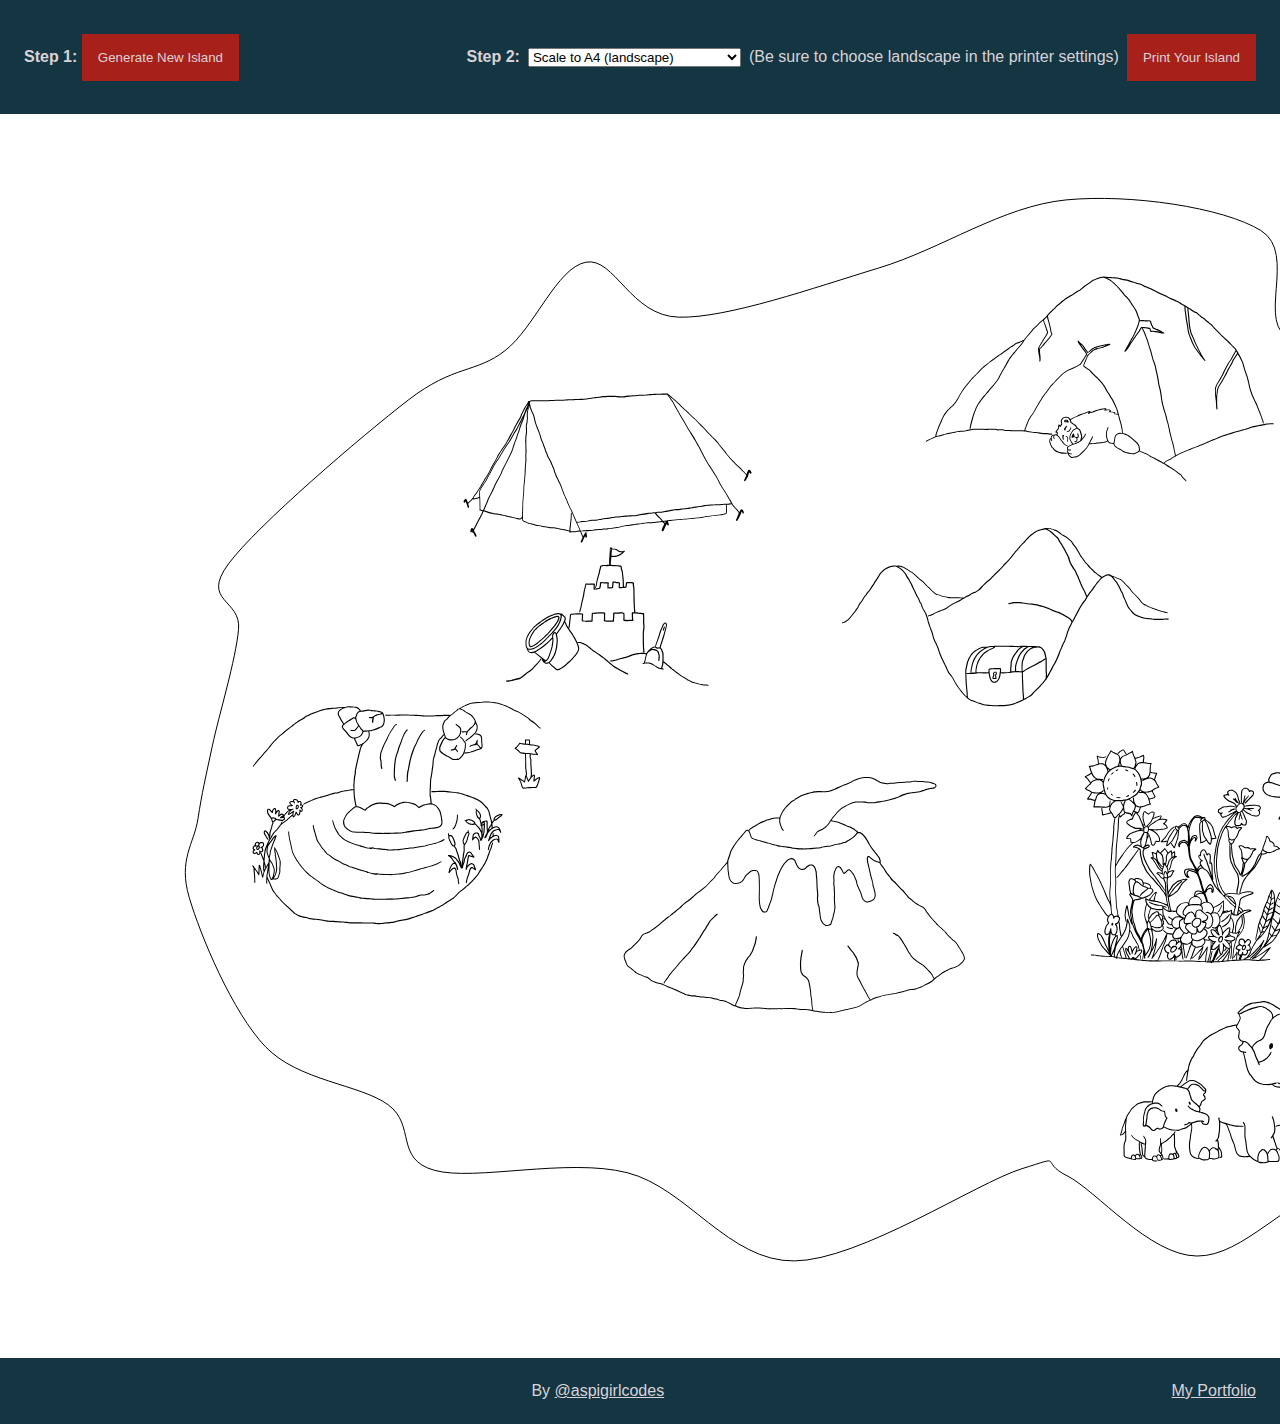
==== commit 5f15e381: "add bear" ====
--- a/index.html
+++ b/index.html
@@ -74,6 +74,9 @@
         <g id="volcano">
             <path d="m2034.4 2361.2c-6.05-0.4106-18.791-1.2287-28.313-1.8179s-17.681-1.2985-18.13-1.5763-5.7084-0.9419-11.687-1.476c-5.9783-0.534-15.82-2.0957-21.87-3.4703-6.05-1.3747-17.525-3.1891-25.5-4.032s-19.225-2.4463-25-3.5632c-44.687-8.642-79.586-12.964-105-13.005-16.38-0.026-33.563-1.3699-43.855-3.4305-8.3217-1.6661-21.903-3.1806-40.645-4.5326-6.6-0.4761-18.075-1.6355-25.5-2.5764-11.605-1.4706-15.536-1.5506-28-0.57-19.57 1.5397-31.054 1.4206-38.06-0.3946-4.4174-1.1447-6.8992-1.273-10.144-0.5245-2.3629 0.5451-7.9794 1.002-12.481 1.0155-4.5017 0.013-9.4517 0.5411-11 1.1727-4.2472 1.7324-18.907 1.3883-25.62-0.6014-5.4068-1.6026-6.085-1.6082-9.9007-0.081-3.2119 1.2852-7.7874 1.6515-21.196 1.6968-9.4046 0.032-30.599 0.5262-47.099 1.0986-25.611 0.8884-32.487 0.8045-47-0.5737-9.35-0.888-21.95-1.8768-28-2.1973-6.05-0.3206-15.95-1.2119-22-1.9808-27.595-3.5068-39.133-3.9256-72.074-2.6163-17.446 0.6934-35.592 1.6678-40.323 2.1653-4.7314 0.4974-17.378 1.1951-28.102 1.5503-19.342 0.6406-26.189 0.2038-48-3.0622-5.225-0.7823-14.509-1.908-20.631-2.5014-12.404-1.2023-22.856-4.0261-37.816-10.218-5.5289-2.2881-15.453-5.8517-22.053-7.9191-25.718-8.0561-28.67-9.2991-39.187-16.499-3.5528-2.4324-10.364-6.2485-15.136-8.4803-4.7722-2.2318-12.727-6.0474-17.677-8.479-25.827-12.687-47.588-19.969-64.061-21.435-19.153-1.705-24.012-2.796-35.326-7.9319-10.992-4.9895-16.387-6.5301-26.613-7.5993-6.9137-0.7229-26.214-5.3942-35-8.4709-6.3166-2.2121-24.374-4.4044-49.5-6.01-7.975-0.5095-18.55-1.8141-23.5-2.899-6.4074-1.4044-14.329-2.1119-27.5-2.4563-12.685-0.3318-20.229-0.9851-24-2.0787-3.025-0.8771-10.225-2.0508-16-2.608-5.775-0.5573-13.65-1.855-17.5-2.8839-13.75-3.6747-21.618-4.5538-38.644-4.3176-15.96 0.2214-17.041 0.1088-26.303-2.7424-5.3125-1.6353-13.573-3.4545-18.356-4.0426-14.709-1.8087-20.622-3.6602-39.49-12.364-10.014-4.6194-21.357-9.6193-25.207-11.111s-18.925-8.4622-33.5-15.49-29.65-13.998-33.5-15.489c-3.85-1.4908-9.78-4.2466-13.178-6.1239-3.3978-1.8774-10.598-4.9533-16-6.8354-5.4022-1.8821-15.447-5.7426-22.322-8.579s-14.975-6.1302-18-7.3195-13.616-6.273-23.537-11.297-22.295-10.505-27.5-12.18c-5.2048-1.675-11.516-3.9606-14.026-5.0791-5.6059-2.4987-29.125-8.4921-41.827-10.659-10.885-1.8568-23.4-6.0645-34.232-11.509-4.1918-2.107-11.842-5.4969-17-7.5331-11.858-4.6812-12.607-5.1665-22.938-14.867-12.266-11.519-21.968-19.22-27.041-21.463-2.4224-1.0715-9.5784-3.3518-15.902-5.0672-6.9663-1.8897-16.819-5.6471-24.998-9.5334-7.425-3.5279-16.54-7.3466-20.257-8.4861-3.7161-1.1395-10.003-3.6278-13.972-5.5295-3.9683-1.9018-8.1478-3.4578-9.2876-3.4578-2.0547 0-4.047-1.1359-21.485-12.25-6.3926-4.0742-10.003-5.75-12.388-5.75-3.7791 0-5.2759-1.3099-5.7723-5.0513-0.41201-3.1055-13.152-14.604-23.844-21.521-4.0171-2.5986-11.397-8.5172-16.399-13.152-5.0024-4.6353-11.029-9.6309-13.393-11.102-15.155-9.4273-19.181-12.328-22.571-16.263-4.9435-5.7371-11.504-19.496-16.169-33.911-2.047-6.325-5.6822-15.715-8.0784-20.868-8.8778-19.089-13.22-42.926-10.448-57.358 1.5222-7.9255 7.4695-20.372 13.729-28.733 7.3748-9.8502 23.356-22.626 44.335-35.443 5.887-3.5966 12.923-9.1311 18.5-14.552 4.95-4.8118 12.375-11.588 16.5-15.058 12.327-10.37 34.804-32.681 45.827-45.489 11.258-13.081 23.017-29.906 30.742-43.988 6.1476-11.207 18.793-24.83 27.198-29.301 3.1532-1.6773 9.9204-4.2248 15.038-5.661s13.443-4.4442 18.5-6.6844c5.0571-2.2401 12.12-5.3116 15.695-6.8255 13.056-5.5286 17.649-8.3771 25-15.505 4.4643-4.3286 11.345-9.5438 17-12.884 25.391-15 60.825-42.988 93.984-74.232 4.1337-3.8951 12.016-10.705 17.516-15.132s14.71-12.176 20.467-17.219 12.957-10.576 16-12.297c11.263-6.3682 20.573-13.265 29.928-22.171 10.691-10.178 19.017-17.054 36.246-29.934 6.4022-4.7862 15.627-12.432 20.5-16.991 8.4836-7.9372 17.279-14.906 31.36-24.85 6.3869-4.51 13-11.055 22.092-21.865 2.5258-3.0029 9.0508-9.027 14.5-13.387 5.4492-4.3599 12.158-10.028 14.908-12.597 7.9574-7.4318 18.677-15.325 29.858-21.985 14.703-8.7587 29.95-20.961 46.142-36.93 7.7-7.5938 18.146-17.035 23.212-20.981 5.0669-3.9458 10.699-8.9108 12.516-11.034 4.8501-5.6663 16.456-15.114 23.299-18.966 7.1787-4.0416 23.314-15.377 31.238-21.945 3.1541-2.6144 8.4348-6.6327 11.735-8.9295 19.837-13.807 50.553-41.352 59.888-53.705 7.0109-9.2779 24.848-28.36 31.112-33.284 12.379-9.7309 26.186-24.838 33.145-36.266 9.0872-14.923 19.393-27.136 38.355-45.453 10.175-9.8289 20.948-21.049 23.939-24.934s9.8946-12.827 15.34-19.871c5.4457-7.0444 16.078-19.194 23.628-27 7.5498-7.8056 15.002-16.442 16.561-19.192 1.5587-2.75 4.1174-7.0667 5.6861-9.5926 1.9987-3.2184 3.3327-7.4074 4.4583-14 0.8834-5.1741 3.4031-14.132 5.5992-19.907 6.5433-17.207 12.528-34.963 14.752-43.77 2.3874-9.4529 11.856-37.018 14.508-42.237 0.9764-1.9212 4.6636-7.3955 8.1939-12.165 3.5303-4.7696 7.984-11.888 9.8972-15.82 4.0145-8.2489 10.573-18.23 28.728-43.718 15.068-21.154 23.919-32.368 38.037-48.19 5.5944-6.2696 14.761-17.07 20.37-24 5.6089-6.9305 12.39-14.851 15.068-17.601 2.6788-2.75 7.8355-8.825 11.46-13.5 9.0371-11.658 17.163-19.368 24.207-22.968 7.8045-3.9885 12.645-4.0024 18.871-0.0541 4.6876 2.9728 4.6958 2.974 4.6958 0.69428 0-2.2306 1.9497-5.3126 7-11.065 1.375-1.5662 7.1598-5.9853 12.855-9.8203 5.6953-3.835 13.57-9.458 17.5-12.496 3.9296-3.0377 12.995-8.4488 20.145-12.025 15.351-7.6774 24.149-12.877 31-18.321 6.3257-5.0266 40.568-21.893 54.795-26.99 5.9374-2.1271 14.937-6.1066 20-8.8432 6.3836-3.4507 12.729-5.8869 20.705-7.9487 14.289-3.694 26.79-7.3752 34.084-10.037 13.218-4.8241 45.028-9.1004 69.9-9.397l19.205-0.22904 2.269-7c3.4222-10.558 5.6607-15.742 15.642-36.226 10.205-20.941 15.732-30.067 22.799-37.646 2.6302-2.8204 9.5141-11.428 15.298-19.128 5.7834-7.7 13.618-16.774 17.409-20.165s12.8-11.941 20.019-19c20.45-19.998 26.478-24.773 40.34-31.958 9.6339-4.9931 13.722-7.7668 18-12.212 5.7361-5.9608 9.015-8.0344 29.587-18.712 6.7286-3.4924 16.219-8.9606 21.091-12.152 4.8713-3.191 10.657-6.5679 12.857-7.5043 13.026-5.544 33.384-12.976 41.903-15.297 5.4277-1.4787 11.72-3.4816 13.983-4.4509s10.414-3.2108 18.114-4.981c7.7-1.7702 17.375-4.2889 21.5-5.597s10.285-2.8643 13.689-3.4582c3.4042-0.59392 8.6855-1.9386 11.736-2.9882 10.222-3.517 48.456-6.0491 76.074-5.0381 17.35 0.63508 62.556-0.55604 73.584-1.9388 4.5046-0.56483 12.741-2.6408 18.303-4.6132 5.5622-1.9724 14.78-5.1224 20.485-6.9998 5.7047-1.8775 19.43-7.8627 30.5-13.301 18.311-8.9945 26.372-12.489 44.128-19.13 3.3-1.2343 15.45-6.8953 27-12.58 20.122-9.9037 31.918-14.45 41.383-15.951 2.4107-0.38214 6.9107-2.2208 10-4.086 3.0892-1.8652 8.7668-4.5836 12.617-6.041 9.4983-3.5955 27.779-12.785 34.5-17.343 8.8036-5.9704 17.731-10.057 25.383-11.621 3.9143-0.79966 9.817-2.7436 13.117-4.3199 9.8152-4.6884 18.726-7.7553 43.5-14.971 24.692-7.192 25.769-7.3674 55.5-9.0385 16.263-0.91409 39.49 0.20464 48.727 2.347 11.415 2.6472 39.511 12.494 46.489 16.293 3.731 2.0312 10.234 6.0922 14.451 9.0246 4.2168 2.9324 10.585 6.6545 14.151 8.2714 3.5661 1.6169 9.4651 5.1965 13.109 7.9546 4.2188 3.1932 8.7045 5.5936 12.349 6.6086 3.1481 0.87662 8.4239 2.4396 11.724 3.4733 3.3 1.0337 8.8561 2.3783 12.347 2.9881 3.4908 0.60976 7.5408 1.5677 9 2.1288 4.4538 1.7125 29.222 4.0018 36.153 3.3417 3.575-0.34052 9.2-1.4624 12.5-2.493 4.8991-1.53 10.404-1.971 30-2.4031 16.942-0.3736 27.382-1.0981 35.5-2.4636 12.621-2.1229 29.206-3.4889 62-5.1063 11.825-0.58323 26.9-1.5556 33.5-2.1609s21.225-1.4537 32.5-1.8854c17.371-0.66514 21.822-1.167 29.165-3.2886 7.0772-2.0448 21.125-4.2278 32.335-5.0247 3.6436-0.25902 32.847 1.4682 42 2.484 4.95 0.54938 17.325 0.96591 27.5 0.92562 10.793-0.0427 22.874 0.51686 29 1.3432 5.775 0.77906 18.375 1.9478 28 2.5972s19.075 1.6071 21 2.1283 7.8442 1.7989 13.154 2.8394 11.835 2.9833 14.5 4.3175c2.6654 1.3342 7.9962 3.1325 11.846 3.9964s11.845 3.8465 17.766 6.628c8.5498 4.0162 10.987 5.6259 11.839 7.8192 0.5903 1.519 2.158 4.8532 3.4839 7.4092 5.0232 9.6839 3.1565 15.023-9.6616 27.631-7.63 7.5055-10.721 8.6291-29.451 10.706-7.1626 0.79414-14.888 2.1018-17.167 2.9059-2.279 0.80408-6.3187 1.7512-8.977 2.1046-15.932 2.1182-34.537 7.3424-47.692 13.392-3.3776 1.5531-11.03 4.0302-17.005 5.5048-5.9755 1.4746-14.957 4.2804-19.96 6.2352-13.864 5.4175-45.749 11.243-70.676 12.912-5.225 0.34994-21.447 2.3719-36.048 4.4933-24.925 3.6212-27.493 4.1943-42 9.372-8.4984 3.0332-21.601 7.3194-29.117 9.5247-14.019 4.1135-21.262 7.2399-42.582 18.381-14.115 7.3759-37.009 15.147-64.252 21.81-4.675 1.1433-14.35 3.8065-21.5 5.9183-20.384 6.0204-52.781 13.167-83.5 18.42-5.225 0.89348-12.875 2.2474-17 3.0086s-11.775 1.8588-17 2.4391c-5.225 0.58028-17.6 2.722-27.5 4.7593l-18 3.7043-70 0.1302-8.3812-2.8758c-7.8847-2.7055-9.4544-2.8888-26.5-3.096-9.9653-0.1211-30.719-0.569-46.119-0.99533-19.175-0.53082-30.441-0.42521-35.744 0.33506-6.9461 0.99585-24.847 6.2967-42.756 12.661-8.8882 3.1586-47.827 20.709-52.618 23.715-2.1353 1.3402-9.7854 5.6097-17 9.4878-7.2148 3.8782-15.842 8.7874-19.171 10.909-12.734 8.117-51.896 46.186-66.719 64.858-4.3663 5.5-12.901 15.214-18.966 21.587-6.2198 6.5359-12.553 14.299-14.527 17.806-1.925 3.4204-5.1875 8.9088-7.25 12.196s-3.75 6.1759-3.75 6.4186 1.2375 0.19548 2.75-0.10491c6.2963-1.2505 72.114 13.662 79.75 18.069 2.2 1.2698 6.25 2.9999 9 3.8447 2.75 0.84478 8.9741 3.1827 13.831 5.1954s12.057 4.5457 16 5.629c3.9428 1.0833 10.172 3.7445 13.844 5.9138 3.6712 2.1693 6.9589 3.9442 7.3061 3.9442s3.4185 1.3911 6.8252 3.0913c10.085 5.0333 21.868 9.69 30.298 11.974 7.8925 2.1386 30.134 12.694 42.396 20.121 3.575 2.1652 10.621 7.1716 15.658 11.125 5.0368 3.9536 13.137 10.257 18 14.007 4.8631 3.7501 9.4186 7.912 10.123 9.2485 1.2275 2.3283 1.6675 2.4223 10.5 2.2439 9.6777-0.19547 12.273 0.5742 19.219 5.6992 1.65 1.2175 5.925 3.7335 9.5 5.5912 10.06 5.2272 27.096 22.86 39.196 40.569 5.3251 7.7934 10.668 16.118 11.872 18.5 1.2047 2.3816 5.2049 9.5052 8.8893 15.83s10.132 18.349 14.328 26.719c11.921 23.78 21.887 38.734 41.087 61.652 5.672 6.7704 12.94 15.869 16.151 20.219 3.2111 4.3502 8.4723 10.976 11.692 14.725 7.5804 8.8263 23.182 29.643 27.493 36.685 1.8523 3.025 4.8801 7.3876 6.7283 9.6948 2.4459 3.0531 3.5489 5.6386 4.0531 9.5 0.3809 2.9179 2.2266 9.1145 4.1014 13.77 3.7531 9.32 4.2787 15.017 1.9088 20.689-0.825 1.9745-1.5 4.9297-1.5 6.5672 0 3.381 5.648 13.284 10.996 19.279 1.9624 2.2 5.3352 6.925 7.4952 10.5 2.1599 3.575 7.1548 10.325 11.1 15s10.648 14.125 14.896 21 10.074 16.1 12.947 20.5c2.8727 4.4 6.1739 9.575 7.336 11.5 1.162 1.925 4.4237 5.75 7.2482 8.5s6.9736 8.15 9.2204 12c2.2467 3.85 7.9498 11.076 12.673 16.059 5.6776 5.9885 10.243 12.029 13.471 17.822 5.6093 10.068 15.821 20.927 32.699 34.774 9.7204 7.9745 28.943 28.12 41.837 43.845 10.256 12.508 31.656 34.407 40.246 41.184 9.5482 7.5328 13.866 12.34 21.839 24.316 2.9294 4.4 9.3661 12.247 14.304 17.437 4.9377 5.1904 10.74 12.165 12.894 15.5 7.6729 11.879 15.648 19.529 31.139 29.872 8.0222 5.3559 14.967 10.419 15.433 11.251 2.6431 4.7231 34.194 29.669 49.226 38.922 5.225 3.216 12.893 8.0178 17.04 10.671 4.1468 2.6529 13.719 7.4817 21.272 10.731 26.957 11.596 38.155 20.634 48.591 39.216 10.943 19.484 13.965 24.176 20.23 31.4 3.3383 3.85 9.0324 11.5 12.654 17 9.0508 13.747 19.709 27.053 31.644 39.507 5.5382 5.7786 16.37 17.672 24.07 26.431 25.773 29.315 28.975 32.741 34 36.372 2.75 1.9874 18.635 17.038 35.301 33.447s32.753 31.402 35.75 33.319c4.1517 2.6559 5.4492 4.0654 5.4492 5.9199 0 1.3728 0.8332 2.88 1.9108 3.4567 1.0509 0.5625 4.9546 5.1908 8.6749 10.285 10.188 13.952 14.995 19.279 24.895 27.591 4.9606 4.1651 15.094 13.471 22.519 20.679s18.45 16.974 24.5 21.702c16.969 13.259 25.434 23.322 42.129 50.081 5.7615 9.2346 13.548 21.16 17.302 26.5 3.7548 5.3405 8.8697 13.791 11.366 18.778 2.4966 4.9874 7.0995 12.187 10.229 16 6.2226 7.5819 10.08 14.66 16.312 29.932 6.7932 16.648 11.338 32.254 11.509 39.519 0.2033 8.6509-3.0927 15.316-16.052 32.458-8.9056 11.78-11.284 14.166-25.802 25.877-32.211 25.984-47.87 33.977-88.492 45.169-11.899 3.2782-17.177 5.5584-44.5 19.223-17.05 8.527-32.125 16.29-33.5 17.252s-5.2 3.1075-8.5 4.7681c-5.73 2.8834-12.979 8.084-38.403 27.551-6.2716 4.8022-14.822 10.832-19 13.399-11.4 7.0052-14.175 9.3518-31.964 27.035-13.374 13.294-18.676 17.792-29 24.598-16.391 10.806-34.65 20.271-43.001 22.291-7.7396 1.8718-15.185 5.7501-22.54 11.741-7.2042 5.8679-14.092 9.6077-27.592 14.981-6.325 2.5176-13.283 5.4908-15.461 6.6071s-4.6538 2.0325-5.5 2.0359c-0.8462 0-2.8886 0.7395-4.5386 1.6359s-5.1573 1.9946-7.7941 2.4405c-2.8928 0.4894-7.1348 2.3739-10.696 4.7521-4.3077 2.8765-7.7401 4.2661-12.706 5.1438-3.7421 0.6613-11.754 2.0891-17.804 3.1729-6.05 1.0837-18.33 2.3822-27.288 2.8854-20.105 1.1294-30.928 2.9749-43.212 7.3685-5.225 1.8688-12.65 4.5237-16.5 5.8998s-19.301 5.4697-34.335 9.0969c-15.034 3.6272-31.234 7.9272-36 9.5557-13.632 4.6582-31.709 8.8375-43.298 10.01-13.423 1.3586-33.837 4.641-40.366 6.4908-8.3666 2.3702-21.191 4.4187-38 6.0698-19.14 1.8801-37.488 6.1135-60.5 13.958-9.075 3.0939-22.793 7.2077-30.485 9.1418-26.348 6.6255-40.75 12.152-57.92 22.227-3.798 2.2285-12.798 6.4163-20 9.3063-20.058 8.0488-48.979 23.288-69.738 36.746-24.514 15.893-33.868 20.708-52.357 26.95-16.492 5.5677-69.76 19.187-88.5 22.627-1.925 0.3534-13.4 3.0683-25.5 6.0331s-28.975 6.7993-37.5 8.5212-20.225 4.6393-26 6.4831c-13.986 4.4653-20.734 6.0669-31.5 7.4754-4.95 0.6476-11.781 1.7989-15.18 2.5585-3.3988 0.7596-11.949 1.8494-19 2.4217-7.0511 0.5724-16.645 1.4828-21.32 2.0231-9.4226 1.0891-24.772 1.0619-41.5-0.073zm45.5-9.4224c17.565-1.6149 22.266-2.2116 47.651-6.0487 10.906-1.6485 20.769-3.899 30.37-6.9301 7.8205-2.4689 22.152-6.0857 31.849-8.0375 9.6963-1.9517 27.755-5.9915 40.13-8.9772s34.425-8.1675 49-11.515c62.577-14.373 74.135-18.821 110.5-42.523 20.243-13.194 52.334-30.131 69.396-36.624l2.3955-0.9117-2.0317-2.2194c-1.1175-1.2207-4.1056-5.3694-6.6401-9.2194-2.5346-3.85-6.1732-9.025-8.0857-11.5-1.9126-2.475-6.0082-10.125-9.1015-17-6.4891-14.423-8.7146-18.602-17.574-33-3.5533-5.775-7.4706-12.975-8.7052-16s-4.2689-8.65-6.7429-12.5c-6.5001-10.116-21.629-37.285-27.563-49.5-18.815-38.731-24.322-49.258-31.623-60.449-2.9745-4.5594-8.622-17.906-12.716-30.051-1.1564-3.4301-1.8562-9.8665-2.2291-20.5-0.5755-16.414 0.8352-31.315 4.6865-49.5 1.0483-4.95 2.1852-11.25 2.5263-14 0.3412-2.75 1.7035-9.05 3.0273-14 1.596-5.9676 2.4768-12.201 2.6142-18.5 0.1978-9.0647 0.038-9.8641-3.4951-17.445-2.0363-4.3698-4.8394-12.431-6.2291-17.913-2.6933-10.625-13.728-34.435-19.185-41.398-1.614-2.0592-3.5052-4.8307-4.2027-6.1588-0.6974-1.3281-3.2039-5.0444-5.5699-8.2584s-4.8412-7.5274-5.5004-9.5852c-1.4354-4.4812-4.4561-8.7072-11.966-16.742-7.9873-8.5447-23.027-27.057-30.824-37.942-3.6635-5.1141-8.754-12.004-11.312-15.31-2.5583-3.3063-5.1921-7.0217-5.8529-8.2564-2.5249-4.7178 3.0065-9.6667 7.8858-7.0554 2.4188 1.2945 10.183 10.858 19.128 23.563 3.4854 4.95 7.7215 10.607 9.4136 12.571 1.692 1.964 5.5514 6.6517 8.5764 10.417 3.025 3.7654 9.0328 10.709 13.351 15.429 5.1763 5.659 8.9816 10.967 11.17 15.583 1.8258 3.85 7.5188 13.3 12.651 21 11.15 16.728 21.028 37.404 23.424 49.03 0.9036 4.3836 3.5016 12.02 5.7734 16.97l4.1306 9-0.2192 12.227c-0.1709 9.5307-0.7595 14.091-2.669 20.677-1.3473 4.6474-2.7542 11.07-3.1265 14.273-0.3722 3.2025-1.5089 9.1978-2.5259 13.323-4.0332 16.358-5.2386 27.009-5.0667 44.768l0.1673 17.268 4.3147 11.732c4.5172 12.282 6.9828 17.719 9.1771 20.235 3.696 4.2378 14.918 25.884 28.511 54.997 3.4669 7.425 7.2798 15.075 8.473 17 1.1933 1.925 5.9976 10.475 10.676 19 4.6786 8.525 9.7437 17.3 11.256 19.5s4.901 8.5703 7.5313 14.156 6.8657 13.376 9.4118 17.312c5.3019 8.1959 10.666 18.638 16.129 31.396 2.0877 4.8756 6.7577 13.084 10.378 18.24 8.9955 12.813 12.082 17.865 12.082 19.775 0 2.8613 1.2984 2.3289 18-7.3802 11.463-6.6637 27.495-12.544 50.5-18.521 7.15-1.8577 21.1-6.0648 31-9.349 27.035-8.9686 42.589-12.683 61-14.568 19.567-2.0034 26.794-3.1047 36.5-5.5624 10.946-2.7716 27.748-5.6563 43.597-7.4852 13.217-1.5252 31.479-5.8 44.903-10.511 3.3-1.1581 19.645-5.4506 36.321-9.5389s32.427-8.3695 35-9.5136c6.8299-3.0368 24.743-8.6483 31.679-9.9241 3.3-0.6069 14.775-1.7379 25.5-2.5133 17.178-1.2419 29.591-2.9829 46.317-6.4966 2.6491-0.5565 6.7775-2.361 9.1743-4.01 5.4602-3.7568 7.4391-4.5039 17.169-6.4822 4.3123-0.8768 10.09-2.6707 12.84-3.9865 2.75-1.3157 10.4-4.6904 17-7.4993 11.948-5.0849 17.734-8.5159 24.615-14.596 5.3804-4.7537 15.548-10.078 22.792-11.936 15.317-3.928 48.332-24.408 62.213-38.592l8.6209-8.809-2.3609-2.218c-3.7741-3.5456-9.8939-13.625-14.503-23.888-2.3468-5.225-5.4168-11.133-6.8222-13.13-7.0151-9.9648-16.402-21.234-26.44-31.741-6.1132-6.399-14.918-16.015-19.566-21.37-4.6479-5.3545-11.389-12.103-14.981-14.997-3.5917-2.894-11.22-9.43-16.952-14.524-10.27-9.1282-40.193-29.763-57.441-39.611-4.6947-2.6806-12.955-8.4692-18.356-12.864-5.4011-4.3943-14.095-11.261-19.32-15.259-15.185-11.62-32.437-30.474-37.977-41.504-1.2431-2.475-4.245-7.2-6.6709-10.5-10.413-14.164-21.095-31.987-30.82-51.418-3.6933-7.3798-10.051-18.309-14.128-24.288-4.0774-5.9784-8.8186-13.665-10.536-17.082s-4.7939-8.6874-6.8365-11.712-6.7961-10.675-10.563-17c-3.7673-6.325-10.313-16.45-14.546-22.5s-9.1475-13.475-10.92-16.5c-4.2366-7.2283-13.058-17.223-19.483-22.074-2.8317-2.1379-8.2693-5.1752-12.084-6.7496-3.8143-1.5745-10.173-4.9396-14.13-7.4781-3.9575-2.5385-10.801-6.0402-15.208-7.7816-9.6762-3.8237-11.902-5.8554-10.29-9.3935 0.6186-1.3576 2.3442-2.7744 3.8348-3.1485 3.9628-0.9946 15.159 3.1433 25.826 9.5449 4.9673 2.9809 11.584 6.4214 14.705 7.6456s8.1624 3.878 11.205 5.8973c7.2618 4.8202 20.59 18.978 24.721 26.259 1.8028 3.1779 6.9519 11.178 11.442 17.778s10.998 16.95 14.46 23c3.4626 6.05 7.7364 13.25 9.4973 16s5.355 8.825 7.987 13.5 7.3323 12.325 10.445 17c7.3568 11.049 9.4324 14.697 17.921 31.5 3.8899 7.7 11.252 20.356 16.36 28.124 14.574 22.162 17.397 26.506 20.957 32.247 5.2427 8.4542 20.105 23.472 33.788 34.142 6.8981 5.379 15.692 12.334 19.542 15.456s11.275 8.173 16.5 11.225c17.717 10.35 45.459 29.636 55.002 38.24 5.226 4.7114 13.326 11.817 18 15.79 4.674 3.9731 11.648 10.928 15.498 15.454s12.581 14.101 19.402 21.276c6.8214 7.1753 14.246 15.517 16.5 18.537s6.1953 8.1234 8.7593 11.34c2.8057 3.5202 6.5626 10.292 9.4357 17.009 4.6092 10.775 7.5125 15.813 12.769 22.16l2.4849 3 3.8241-3.6298c5.4815-5.203 12.417-10.255 20.654-15.045 6.4177-3.732 15.616-10.393 42.453-30.744 10.123-7.6763 17.716-11.868 59.217-32.695 27.057-13.578 34.594-16.915 45-19.924 39.386-11.387 56.404-19.514 77.767-37.142 4.5467-3.7517 11.747-9.5483 16-12.882 7.8493-6.1511 19.677-20.502 27.217-33.022 2.9039-4.8223 3.474-6.7104 3.4269-11.351-0.064-6.3381-4.6331-21.42-11.749-38.786-5.1347-12.531-7.6256-16.834-15.211-26.281-2.8706-3.575-7.3526-10.775-9.96-16-2.6075-5.225-7.3274-13.1-10.489-17.5-3.1614-4.4-10.581-15.65-16.488-25-5.9068-9.35-12.362-19.25-14.344-22-6.7771-9.401-17.666-20.53-27.166-27.767-5.2229-3.9782-16.023-13.552-24-21.275s-18.372-17.25-23.101-21.172c-9.2451-7.6681-16.34-15.386-25.083-27.287-3.0306-4.125-7.1549-9.4551-9.1651-11.845-2.0102-2.3896-3.6549-5.1213-3.6549-6.0706 0-0.9492-3.0375-4.1542-6.75-7.122-9.1414-7.3078-25.58-22.363-44.25-40.525-8.525-8.2933-18.781-17.485-22.79-20.426-4.0097-2.9407-9.5123-8.0839-12.228-11.429s-8.6602-10.206-13.21-15.247-13.01-14.49-18.802-21-13.672-14.986-17.511-18.836c-8.7562-8.7796-23.338-26.948-28.492-35.5-4.1351-6.8615-10.425-15.257-18.087-24.142-2.5412-2.9468-6.7705-9.1828-9.3984-13.858-10.654-18.953-14.176-24.445-18.298-28.53-5.4736-5.4239-20.369-14.425-30.454-18.402-10.309-4.0656-19.986-8.9933-29.076-14.806-4.0969-2.6197-10.056-6.3381-13.242-8.2631-13.023-7.8685-43.121-31.574-51.411-40.492-1.375-1.4791-8.8-6.876-16.5-11.993-14.917-9.9128-23.407-18.137-30.954-29.985-2.0918-3.2838-7.6229-9.8088-12.291-14.5s-11.083-12.354-14.255-17.029c-8.5952-12.668-11.619-16.086-21.499-24.306-11.345-9.438-32.732-31.136-43.561-44.194-13.73-16.557-28.883-32.314-38.939-40.491-14.842-12.069-29.386-26.862-32.533-33.088-4.7077-9.3131-8.9381-15.161-16.58-22.921-4.5932-4.6638-8.8968-10.294-11.38-14.887-2.456-4.5428-5.9768-9.1634-9.1437-12-2.8324-2.5369-6.5955-7.0761-8.3626-10.087-1.767-3.011-4.5294-7.3884-6.1388-9.7275-1.6093-2.3391-5.1009-7.9755-7.7592-12.525-9.8685-16.891-12.263-20.456-19.056-28.372-3.823-4.4546-9.2594-11.88-12.081-16.5s-6.3736-9.7508-7.8937-11.401c-4.8618-5.2776-7.7693-9.8582-9.8294-15.486-1.997-5.4549-2.0387-5.4918-7.4219-6.5702-2.9776-0.59646-7.8676-2.0549-10.867-3.241-2.9992-1.1861-9.2781-3.685-13.953-5.5531s-11.2-4.1607-14.5-5.0945c-9.0349-2.5567-19.914-9.3522-39.969-24.965-2.1831-1.6996-7.1972-6.3526-11.143-10.34-6.7681-6.8404-7.4249-7.25-11.626-7.25-6.3451 0-7.5846 1.789-8.3528 12.056-1.1841 15.827 2.3853 36.491 15.623 90.444 1.2145 4.95 3.292 13.05 4.6166 18s3.2815 13.725 4.3486 19.5c1.8833 10.192 2.4485 12.869 6.9652 33 5.3104 23.668 7.5886 32.357 11.63 44.358 2.3816 7.0717 4.7904 16.072 5.3529 20 0.5625 3.9282 1.9263 10.067 3.0306 13.642s2.0113 7.7586 2.0155 9.2969c0.018 6.6865 4.5356 27.148 8.6454 39.16 2.4545 7.1739 5.1499 16.643 5.9897 21.043s2.6622 12.275 4.0497 17.5c3.9156 14.745 4.0508 15.54 5.4231 31.904 1.1516 13.731 1.1118 16.284-0.3662 23.5-1.9574 9.5571-7.9343 21.98-13.956 29.007-4.5774 5.3415-15.583 12.992-24.59 17.093-3.1284 1.4244-9.063 4.3322-13.188 6.4619-13.917 7.1849-35.973 9.1503-45.893 4.0894-18.388-9.3811-31.753-22.631-39.394-39.055-2.5755-5.5361-5.6422-15.3-8.7948-28-3.8148-15.368-5.8883-21.619-9.7861-29.5-2.7202-5.5-5.2325-11.35-5.5831-13-0.3505-1.65-3.9425-9.75-7.9822-18-4.0396-8.25-8.5558-17.925-10.036-21.5-12.746-30.786-13.743-33.887-15.508-48.226-1.4002-11.379-4.2169-20.29-9.5528-30.219-2.3806-4.43-5.319-11.204-6.5298-15.054s-5.3686-13.441-9.2395-21.313c-5.4914-11.168-8.4625-15.892-13.521-21.5-3.5657-3.9527-8.4197-10.159-10.787-13.792-2.367-3.633-5.3364-7.2882-6.5987-8.1226-1.2622-0.8345-5.1107-4.0372-8.5521-7.1171-5.4976-4.9203-6.5554-5.4865-8.7159-4.6651-6.7187 2.5545-10.766 5.5169-16.622 12.165-10.999 12.488-25.204 23.846-29.823 23.846-6.2175 0-15.236-9.6078-19.204-20.46-3.1594-8.6401-6.5542-15.187-10.985-21.185-2.124-2.8752-4.9197-7.6196-6.2126-10.543-4.0705-9.2042-14.365-16.256-22.18-15.194-2.2 0.29905-5.2656 1.0234-6.8124 1.6097-4.1975 1.591-13.21 15.924-17.296 27.508-1.8589 5.2696-4.7721 12.048-6.4739 15.063-1.9226 3.4067-3.4615 7.9846-4.0645 12.091-0.5337 3.6348-1.8278 10.209-2.8758 14.609-2.4558 10.31-2.9293 30.698-1.1143 47.973 1.3568 12.914 1.0692 25.244-0.9277 39.774-1.061 7.72 0.3286 24.07 2.7805 32.714 1.0325 3.6401 1.628 10.644 1.7857 21 0.13 8.5461 0.7971 23.863 1.4824 34.038 1.4763 21.922 1.4371 43.384-0.093 50.913-0.6299 3.0992-0.8353 8.8696-0.4805 13.5 0.3408 4.4479 0.8389 15.062 1.1068 23.587s0.7216 17.525 1.0083 20c0.2866 2.475 1.4042 15.075 2.4835 28 1.8092 21.667 1.8432 24.163 0.4351 32-2.8891 16.08-4.3583 24.523-6.0033 34.5-0.9069 5.5-2.8864 13.15-4.399 17-3.3928 8.6357-4.628 14.167-6.027 26.99-0.8782 8.0488-1.8477 11.644-4.9891 18.5-2.1446 4.6804-5.1067 13.218-6.5825 18.972-1.4759 5.7542-4.2238 13.366-6.1065 16.915-2.5792 4.8619-3.2672 7.1624-2.7906 9.332 0.9634 4.3864-1.376 12.468-4.5192 15.611-4.369 4.369-14.258 9.1089-24.286 11.641-5.0823 1.2832-10.914 3.0545-12.958 3.9363-7.1128 3.0671-17.384 1.4462-26.71-4.215-3.3359-2.025-10.454-7.5372-15.819-12.249-10.77-9.4602-14.19-14.453-25.038-36.547-7.1545-14.572-9.1676-23.855-12.119-55.886-1.0643-11.55-2.4575-22.35-3.0961-24s-1.799-9.75-2.5787-18c-1.3915-14.723-5.87-44.895-7.1664-48.28-0.3622-0.946-1.6657-3.2051-2.8966-5.0204-1.231-1.8153-2.6767-5.6403-3.2128-8.5s-1.9062-10.15-3.0447-16.2c-3.177-16.882-5.5421-49.854-4.0596-56.594 2.9524-13.424 2.0609-45.533-2.1502-77.436-1.5458-11.711-2.3236-25.038-2.9165-49.97-1.0104-42.49-2.1833-59.777-5.9704-88-0.5166-3.85-0.9574-11.95-0.9795-18-0.047-12.704-1.0999-20.186-4.388-31.165-1.2907-4.3095-3.5462-11.855-5.0124-16.768-1.4661-4.9128-3.7176-10.313-5.0034-12-1.2857-1.6872-3.5052-5.3731-4.9322-8.1909-2.85-5.6278-10.226-12.77-15.689-15.192-4.6937-2.0809-22.461-2.2589-26-0.26058-8.1546 4.6047-22.998 15.14-25.994 18.449-11.695 12.919-18.013 18.486-23.173 20.416-5.3857 2.0151-19.726 4.2024-27.585 4.2076-4.1078 3e-3 -15.96-3.6512-25.248-7.7837-5.2815-2.3498-15.01-11.39-17.528-16.287-0.9688-1.8845-3.4659-5.9442-5.549-9.0215-6.9145-10.214-17.464-32.204-22.824-47.574l-5.2897-15.169-6.1549-3.081c-3.3852-1.6946-8.8549-4.6506-12.155-6.569-7.7248-4.4906-12.157-4.5274-23.54-0.19536-11.41 4.3426-20.789 10.762-35.424 24.248-15.456 14.242-19.01 18.322-24.433 28.048-7.156 12.835-10.234 17.825-17.346 28.123-6.3449 9.1867-18.26 33.223-25.909 52.263-1.657 4.125-6.5714 15.242-10.921 24.705-4.3495 9.4627-8.8399 20.713-9.9786 25-1.1388 4.2874-2.7021 9.8202-3.4742 12.295-3.5337 11.328-11.221 35.043-16.532 51-6.8024 20.438-20.34 74.243-22.892 90.986-0.6276 4.1172-2.7074 13.045-4.6218 19.839s-4.839 18.725-6.4991 26.514c-4.0605 19.05-8.9043 34.184-15.307 47.825-2.9266 6.235-7.4495 18.086-10.051 26.336-2.6013 8.25-5.6576 17.925-6.7918 21.5s-3.9463 10.325-6.249 15c-2.3028 4.675-5.7078 12.241-7.5668 16.814-6.4672 15.907-12.745 20.281-30.136 20.997-10.131 0.4174-11.116 0.2823-16.252-2.2306-6.27-3.0677-10.245-7.5143-19.767-22.11-9.1826-14.077-10.326-16.616-14.25-31.643-4.293-16.441-7.0951-35.673-8.7198-59.848-1.5351-22.843-1.5286-30.82 0.064-78.479 1.5054-45.052 0.1182-132.83-2.5365-160.5-2.6926-28.066-3.5948-32.234-9.416-43.5-2.842-5.5-6.0829-10.998-7.202-12.217-4.6405-5.0569-23.028-7.7965-32.957-4.9102-3.0792 0.8951-7.1351 1.6275-9.0131 1.6275-9.4147 0-19.132 6.0223-37.235 23.076-4.4233 4.1668-10.912 9.791-14.42 12.498-7.6082 5.8714-17.074 17.41-23.085 28.137-13.427 23.966-16.699 28.847-25.037 37.343-9.9608 10.15-13.93 12.614-30.88 19.165-17.239 6.6627-29.263 8.451-47.552 7.0723-17.793-1.3413-21.585-3.091-34.804-16.058-21.764-21.349-28.921-37.644-31.767-72.322-0.5231-6.3738-2.2721-19.424-3.8867-29-3.7599-22.3-4.072-25.955-4.9884-58.429-0.4273-15.143-1.2154-27.827-1.7931-28.859-0.9274-1.6572-1.2648-1.455-3.3685 2.0176-1.2858 2.1226-7.552 9.2593-13.925 15.859-14.383 14.895-18.899 20.245-32.502 38.5-8.5006 11.408-14.956 18.537-30.268 33.429-19.894 19.348-29.229 30.463-39.535 47.071-5.5625 8.9641-12.499 16.422-43.712 47-6.1757 6.05-14.363 15.05-18.193 20-12.129 15.673-40.653 41.864-64.801 59.5-2.6358 1.925-7.9727 6.0893-11.86 9.2541-9.6961 7.894-23.952 17.896-31.619 22.183-3.6663 2.0503-10.35 7.4524-15.713 12.7-5.133 5.0228-12.483 11.626-16.333 14.675-3.85 3.0483-13.75 12.168-22 20.265-17.906 17.575-33.301 29.969-49.251 39.65-11.913 7.2304-21.092 14.035-29.249 21.684-2.475 2.3209-8.8557 7.6666-14.179 11.879-5.3236 4.2127-12.811 11.409-16.639 15.992-8.0736 9.6662-15.239 16.33-23.682 22.025-10.695 7.214-21.125 15.465-29.653 23.458-4.5908 4.3027-15.432 13.09-24.091 19.528-8.6594 6.4378-20.823 16.404-27.031 22.148-13.619 12.602-17.806 15.852-29.907 23.218-5.1248 3.1197-14.45 9.9849-20.722 15.256-6.2721 5.2712-15.947 13.22-21.5 17.664s-15.946 13.487-23.096 20.096c-31.835 29.424-74.096 62.024-92.452 71.317-2.4487 1.2397-8.1042 5.7514-12.568 10.026-7.563 7.2429-17.053 13.24-24.48 15.469-1.375 0.4127-7.726 3.1552-14.113 6.0945-6.3873 2.9393-16.169 6.6647-21.738 8.2787-12.362 3.583-16.629 6.0494-25.649 14.827-4.9367 4.804-8.4521 9.4646-11.926 15.812-7.8293 14.303-21.668 34.034-32.615 46.5-10.528 11.989-32.457 33.933-41.997 42.023-3.046 2.5833-11.146 9.9619-18 16.397-7.5827 7.1191-15.986 13.889-21.462 17.29-31.192 19.373-41.888 29.155-50.07 45.79-6.3375 12.886-6.8435 24.155-1.9533 43.5 1.4598 5.775 4.7143 15 7.2321 20.5 2.5178 5.5 6.4868 15.678 8.82 22.618 8.0786 24.028 13.431 31.935 26.173 38.67 7.4976 3.963 14.616 9.3795 23.298 17.727 3.575 3.4375 10.171 8.6775 14.658 11.644 7.6177 5.0371 22.196 16.938 30.307 24.74 1.9437 1.8698 7.0822 5.6233 11.419 8.3411 4.3367 2.7178 9.6222 6.2001 11.746 7.7383 2.1234 1.5382 5.4716 3.0989 7.4405 3.4683 1.9688 0.3693 6.9343 2.2002 11.034 4.0687 4.1 1.8684 10.254 4.163 13.675 5.099 3.4213 0.9361 10.271 3.7071 15.221 6.1577 11.618 5.7518 18.887 8.4727 30 11.228 17.184 4.2608 24.516 8.8128 44.5 27.629 8.3215 7.8351 10.554 9.3607 18 12.299 4.675 1.8449 13.45 5.7081 19.5 8.585 12.638 6.0096 24.582 10.036 32.5 10.955 8.4294 0.9787 37.819 8.3757 44 11.074 3.025 1.3206 10 3.8125 15.5 5.5375 5.8693 1.8409 15.576 6.1362 23.5 10.398 7.425 3.994 16.65 8.4693 20.5 9.945s10.825 4.418 15.5 6.5385 15.914 6.611 24.976 9.9789c9.0619 3.3679 18.737 7.395 21.5 8.9492 2.7631 1.5541 9.2988 4.5162 14.524 6.5823s20.075 8.8438 33 15.061 29.575 13.772 37 16.788c7.425 3.0157 19.35 8.168 26.5 11.45 14.485 6.6483 18.094 7.7101 31.293 9.2053 5.0282 0.5696 12.869 2.2704 17.424 3.7795 7.8165 2.5896 9.1565 2.728 23.826 2.4619 16.436-0.2982 30.445 1.2235 43.456 4.7202 3.85 1.0347 10.843 2.1627 15.54 2.5067 4.697 0.3439 10.997 1.3321 14 2.196 3.5366 1.0173 12.505 1.8515 25.46 2.368 14.412 0.5745 22.629 1.3937 29.407 2.9316 5.1739 1.1738 15.524 2.5553 23 3.07 26.828 1.8469 41.584 3.8352 51.258 6.9067 13.734 4.3606 24.891 7.0244 34.137 8.1505 10.824 1.3184 17.187 3.2086 28.963 8.6045 10.07 4.6139 13.79 5.4364 32.738 7.2373 11.373 1.0809 30.992 6.5983 42.265 11.886 3.4274 1.6076 8.0316 3.4767 10.232 4.1535 6.7021 2.0618 38.495 17.968 47 23.515 10.586 6.9038 9.7265 6.4585 18.399 9.5316 4.1806 1.4814 8.2761 2.9915 9.1011 3.3558 1.2039 0.5316 1.8198-0.9677 3.1199-7.5945 1.1012-5.6127 3.7012-12.74 8.1192-22.257 3.5746-7.7 8.1044-18.275 10.066-23.5 1.9618-5.225 6.0222-14.675 9.0231-21 3.0008-6.325 6.1766-13.975 7.0572-17 2.6284-9.0287 7.6692-29.716 10.234-42 1.3206-6.325 3.4962-15.325 4.8347-20 1.3384-4.675 4.4963-15.792 7.0175-24.705 2.5212-8.9129 5.6483-19.038 6.9492-22.5 7.113-18.931 12.232-45.812 10.842-56.928-0.25-1.9982 0.2321-8.5232 1.0714-14.5 2.9162-20.769 3.0593-30.631 0.6284-43.334-2.3726-12.398-2.2239-19.286 0.6575-30.465 1.2033-4.6687 1.3873-8.9293 0.8636-20-0.5753-12.161-0.3879-15.294 1.3825-23.115 2.4215-10.697 10.5-33.212 16.267-45.336 2.2543-4.7392 5.156-10.867 6.4482-13.617 1.2921-2.75 4.2063-7.2366 6.476-9.9703 2.2696-2.7336 5.0444-6.7836 6.1663-9 2.7617-5.456 11.827-18.53 12.848-18.53 1.838 0 15.364-16.956 18.538-23.239 1.8723-3.7065 5.1869-9.0944 7.3658-11.973 9.0854-12.004 19.503-36.046 24.08-55.57 1.0678-4.5554 3.7317-11.662 5.9197-15.791 5.8689-11.077 14.498-40.611 15.464-52.926 0.302-3.85 1.6766-11.195 3.0549-16.322 1.5443-5.7452 2.5058-11.999 2.5058-16.3 0-9.7175 2.3862-13.878 7.9593-13.878 3.4587 0 4.2888 2.5647 4.1171 12.721-0.1204 7.1222-0.9556 12.773-3.1204 21.11-1.6258 6.2617-2.956 13.656-2.956 16.433 0 8.7773-10.863 45.079-16.529 55.236-1.8408 3.3-4.1022 9.375-5.0252 13.5-4.0357 18.035-16.841 46.937-26.331 59.429-2.1189 2.7892-5.0513 7.5001-6.5165 10.469-3.3094 6.7053-6.7594 11.145-17.587 22.634-4.6813 4.967-10.086 11.87-12.012 15.341-1.925 3.4705-5.6774 9.0815-8.3386 12.469-5.3028 6.75-7.1172 9.8653-9.2248 15.839-0.767 2.1738-2.243 5.1601-3.2802 6.6363-2.7151 3.8646-10.701 24.579-14.273 37.024-2.7364 9.5334-3.0328 11.876-2.8045 22.16 0.4102 18.479 0.3281 20.049-1.5401 29.455-1.938 9.7575-1.7457 16.181 0.9127 30.481 1.3007 6.9964 1.3917 10.62 0.5338 21.242-0.5689 7.0436-1.4735 15.122-2.0101 17.951s-0.9793 9.4707-0.9838 14.758c0 5.2874-0.4645 13.596-1.0221 18.464-0.9689 8.4565-7.6261 33.192-11.972 44.482-3.2547 8.4559-14.257 48.326-17.57 63.667-6.3705 29.505-11.269 45.654-18.352 60.5-3.8048 7.975-7.8108 16.975-8.9023 20-1.0914 3.025-5.4123 12.868-9.602 21.873-4.1897 9.0052-8.0116 18.127-8.4932 20.27s-1.6323 5.052-2.5573 6.4636c-0.9249 1.4116-1.5331 2.6772-1.3517 2.8125 0.4232 0.3156 14.139 5.2307 33.83 12.123 13.72 4.8024 16.935 5.5478 28 6.4907 6.875 0.5859 16.1 1.7052 20.5 2.4874 21.348 3.7947 35.897 3.8801 82 0.481 37.707-2.78 79.51-2.3687 102 1.0037 3.3 0.4948 12.525 1.3682 20.5 1.9409s20.575 1.5844 28 2.2482c16.104 1.4397 15.061 1.4328 70 0.4658 23.925-0.4211 44.868-1.1295 46.539-1.5743 1.7097-0.4548 5.6469-0.3528 9 0.2332 10.222 1.7863 35.808 0.693 50.803-2.1708 3.5336-0.6749 6.7771-0.5191 12 0.5764 7.1881 1.5078 13.367 1.4597 44.228-0.3441 8.2678-0.4832 15.738-0.1152 29.5 1.4536 10.136 1.1553 24.954 2.5964 32.929 3.2024s19.225 1.9522 25 2.9916c12.622 2.2717 34.096 3.9605 50.5 3.9716 14.611 0.01 38.975 2.2314 54.5 4.9693 19.37 3.416 25.96 4.4043 26.395 3.9583 0.2291-0.2352-1.1013-7.1475-2.9565-15.361-5.138-22.747-7.3974-43.067-8.347-75.067-0.2141-7.2125-2.4137-22.566-4.1548-29-2.7766-10.261-5.045-26.96-5.9766-44-1.077-19.697-2.5451-32.86-4.9632-44.5-1.0855-5.225-2.6718-14.45-3.5251-20.5s-2.6354-14.825-3.9602-19.5c-1.3247-4.675-2.863-13.229-3.4183-19.01-1.9994-20.813-7.8789-32.588-25.199-50.467-8.502-8.7764-12.431-12.002-19.235-15.79-10.989-6.1189-17.32-12.156-23.84-22.733-9.1847-14.899-12.515-22.217-13.717-30.137-0.6143-4.0494-1.8473-11.638-2.74-16.863-1.6161-9.4588-2.2196-25.608-2.4104-64.5-0.079-16.168 0.2204-20.958 1.5642-25 1.0804-3.25 1.7842-9.3751 2.0108-17.5 0.2371-8.5012 1.1536-16.185 2.8648-24.019 2.4764-11.337 5.8001-31.714 7.0922-43.481 0.7148-6.5098 2.9331-16.317 4.7125-20.834 2.0483-5.1997 8.7474-5.5707 10.334-0.5723 0.3658 1.1526-0.2547 6.8906-1.3789 12.751-1.1242 5.8604-2.7845 16.28-3.6895 23.155-0.9051 6.875-2.9959 18.8-4.6462 26.5-2.0788 9.6987-3.1398 17.84-3.4533 26.5-0.2543 7.0246-1.1713 15.128-2.0935 18.5-1.3972 5.108-1.6049 11.054-1.3975 40 0.134 18.7 0.6635 37.15 1.1767 41 3.8654 28.998 4.3086 30.673 10.856 41 2.0921 3.3 4.9915 8.0997 6.4431 10.666 3.2553 5.7551 8.7103 10.505 18.978 16.524 9.1881 5.3866 23.548 18.693 31.089 28.81 11.3 15.158 15.724 26.552 17.474 45 0.5216 5.5 2.0673 14.275 3.4348 19.5 1.3676 5.225 3.0134 14 3.6573 19.5s1.9995 13.825 3.0123 18.5c2.1642 9.9893 3.912 26.612 4.9942 47.5 0.8935 17.245 3.2464 34.278 5.9394 42.996 2.143 6.9382 3.7561 24.364 4.5826 49.504 0.6233 18.961 1.9089 29.338 6.5043 52.5 4.5855 23.112 3.1447 20.7 13.557 22.693 4.9116 0.94 15.005 2.383 22.43 3.2067s19.928 2.8707 27.785 4.549c7.8568 1.6782 16.182 3.0519 18.5 3.0527 2.3183 7e-4 8.0401 0.6751 12.715 1.4986s11.437 1.4979 15.026 1.4986c3.5895 8e-4 10.34 0.4897 15 1.0866 8.066 1.0329 28.143 2.4273 39.974 2.7762 3.025 0.089 12.925-0.5204 22-1.3548zm-1680.8-287.71c-0.66-0.66-1.2-1.7849-1.2-2.4997 0-2.3119 8.3824-16.457 12.56-21.196 12.844-14.567 24.425-30.499 31.698-43.605 6.5418-11.79 12.491-20.595 18.975-28.084 2.8971-3.3465 9.6936-11.672 15.103-18.5s17.335-20.25 26.5-29.826c16.722-17.472 26.287-28.925 43.436-52.013 9.3806-12.629 22.656-27.76 41.743-47.576 5.8272-6.05 12.429-13.475 14.671-16.5s12.342-13.845 22.445-24.045c26.625-26.88 32.771-34.046 48.421-56.455 2.6887-3.85 9.431-12.625 14.983-19.5 9.9147-12.278 45.495-64.161 49.606-72.334 2.737-5.4425 10.797-17.379 17.668-26.166 3.0107-3.85 7.1703-10.67 9.2435-15.156 2.0732-4.4856 8.0454-14.657 13.272-22.602 5.2262-7.9456 11.169-17.776 13.206-21.844 4.3388-8.6655 11.486-18.599 17.847-24.804 2.7391-2.672 5.4013-6.6084 6.7628-10 2.5794-6.4251 5.9276-12.061 18.758-31.575 5.0563-7.6901 11.667-19.05 14.69-25.244 3.2011-6.5585 8.0895-14.502 11.704-19.018 6.5624-8.1997 33.425-35.321 42.707-43.118 3.025-2.541 8.4001-7.2323 11.945-10.425 8.4525-7.6137 17.252-12.942 20.696-12.531 6.7185 0.802 5.0802 7.9715-2.9507 12.913-8.9254 5.4918-44.512 38.871-58.514 54.884-6.5795 7.5246-9.6959 12.245-14.869 22.52-3.5996 7.15-11.476 20.569-17.503 29.821-10.184 15.632-12.706 19.997-17.321 29.976-0.96561 2.0879-4.7966 7.1442-8.5134 11.236-7.6038 8.3715-12.714 15.725-15.76 22.677-1.1347 2.5904-6.4076 11.287-11.718 19.326-5.3101 8.0388-11.349 18.294-13.419 22.79-2.0705 4.4957-6.4312 11.549-9.6904 15.674-9.2744 11.738-12.866 16.916-18.576 26.781-9.5233 16.454-37.779 57.346-51.284 74.219-7.2633 9.075-16.033 20.672-19.489 25.771s-9.7037 13.199-13.885 18c-7.6438 8.777-36.135 38.705-43.059 45.229-2.0427 1.925-5.8972 6.2-8.5655 9.5-2.6683 3.3-13.441 14.926-23.939 25.835-10.498 10.909-23.592 25.759-29.098 33-18.898 24.852-31.016 39.416-47.489 57.075-17.756 19.033-21.063 22.803-35.854 40.876-15.802 19.308-16.855 20.755-22.327 30.685-6.9209 12.56-15.303 25.55-19.741 30.596-12.239 13.912-19.079 22.495-21.067 26.433-3.9163 7.7579-5.907 10-8.8786 10-1.5026 0-3.2719-0.54-3.9319-1.2zm1637.8-583.31c1.6013-0.828 5.9664-2.1507 9.7003-2.9392 7.7746-1.6419 15.388-4.7497 19.908-8.1265 2.9386-2.1956 3.1449-2.7844 3.5742-10.2 0.3736-6.4526 1.013-8.8485 3.5492-13.299 1.7015-2.9859 3.8273-8.3539 4.7241-11.929 2.5116-10.013 4.4645-15.832 8.0553-24 2.5123-5.7151 3.5595-9.976 4.4002-17.904 1.2146-11.454 2.8295-18.517 6.4472-28.198 1.3152-3.5193 2.931-9.7737 3.5906-13.899 0.6597-4.125 2.0175-12 3.0174-17.5 4.5575-25.067 4.5592-25.166 1.0429-60.5-0.8714-8.7557-2.8385-47.053-3.2617-63.5-0.099-3.85 0.3721-12.625 1.0472-19.5 0.8982-9.1481 0.9615-16.388 0.236-27-2.8276-41.359-3.1688-48.437-2.5515-52.926 0.4752-3.4557 0.075-7.3146-1.372-13.227-2.7424-11.206-4.1983-27.011-3.0995-33.649 1.9582-11.831 2.2308-31.46 0.6276-45.198-1.7845-15.292-0.96-36.181 1.8155-46 0.855-3.025 2.0049-8.65 2.5554-12.5 1.1036-7.7199 2.2845-11.253 5.5154-16.5 1.1852-1.925 3.8241-8.225 5.8642-14 4.3513-12.318 14.058-27.97 19.571-31.56 3.4979-2.2777 12.548-4.4491 18.466-4.4302 8.5413 0.0272 22.264 10.642 27.783 21.49 1.6789 3.3 5.0225 8.765 7.4302 12.144 2.4076 3.3794 6.0484 10.523 8.0905 15.875 2.3036 6.0373 5.0541 11.242 7.2463 13.712l3.5333 3.9815 6.2058-4.665c3.4132-2.5657 10.334-9.1389 15.38-14.607 7.3954-8.0146 10.53-10.621 16.17-13.442 7.3288-3.6664 13.02-4.4559 17.043-2.3642 1.2014 0.62462 4.6593 3.4476 7.6843 6.2732 3.025 2.8256 7.1411 6.477 9.147 8.1144 2.0058 1.6372 5.5414 5.8398 7.8569 9.3391 2.3154 3.4993 6.9743 9.3933 10.353 13.098 7.0834 7.7665 18.454 28.748 23.597 43.54 1.7209 4.95 5.1962 13.05 7.7228 18 5.613 10.997 7.9477 18.76 9.8127 32.629 1.4529 10.804 3.4783 17.818 8.7698 30.371 1.6229 3.85 4.0482 9.7 5.3895 13 1.3414 3.3 5.9995 13.425 10.352 22.5 4.3519 9.075 8.2276 17.85 8.6125 19.5s2.8632 7.275 5.5073 12.5c3.4525 6.8226 5.6836 13.164 7.9162 22.5 4.9585 20.735 9.7744 34.897 14.19 41.728 5.2559 8.1318 14.437 16.809 24.096 22.774 9.6926 5.9853 14.074 6.7265 26.79 4.532 7.5989-1.3114 11.931-2.8591 22.881-8.1743 23.339-11.329 27.383-14.656 34.812-28.632 4.8316-9.0895 6.5929-18.801 5.3381-29.434-0.5708-4.8367-1.3115-11.719-1.6461-15.294s-2.1391-12.125-4.01-19-3.877-15.237-4.458-18.582c-0.5809-3.3451-3.0911-12.12-5.5781-19.5-5.303-15.736-9.1165-35.806-7.4096-38.996 0.8784-1.6412 0.5017-3.7076-1.871-10.265-1.6338-4.5154-3.2946-10.898-3.6905-14.184s-2.4365-10.699-4.5346-16.474c-5.0253-13.832-9.5166-29.163-11.352-38.751-0.816-4.2619-2.6719-12.654-4.1244-18.65-1.4525-5.9954-3.4415-15.445-4.4201-21-1.5706-8.915-4.1469-19.722-11.108-46.599-10.602-40.932-15.784-71.572-14.52-85.866 1.5999-18.107 5.8986-23.112 19.862-23.129 6.6689-8e-3 10.741 1.9795 16.368 7.9872 8.092 8.64 28.134 24.466 38.35 30.283 2.475 1.4093 7.875 3.575 12 4.8128s9.975 3.3441 13 4.6808c10.243 4.526 21.368 8.2305 24.716 8.2305 4.6571 0 6.1265-3.7584 3.7058-9.4782-3.613-8.5368-6.3714-17.145-6.3962-19.96-0.017-1.9208-1.5311-4.8633-4.3741-8.5-2.3915-3.0592-4.9298-6.6872-5.6405-8.0622-1.898-3.6719-20.027-27.825-25.566-34.062-2.6234-2.9538-7.7878-9.4357-11.476-14.404-3.6885-4.9685-11.98-15.334-18.425-23.034-15.606-18.644-30.301-40.949-41.835-63.5-25.324-49.512-47.734-81.154-65.158-92-3.0926-1.925-7.969-5.0085-10.837-6.8522-9.1619-5.8906-9.5456-5.9994-19.075-5.4048-8.378 0.52268-9.0824 0.74934-13.719 4.4142-2.9621 2.3414-5.1229 4.9425-5.4852 6.603-0.3288 1.5069-1.0463 3.9302-1.5944 5.3851-1.2852 3.411-15.564 17.252-28.341 27.472-11.35 9.079-39.946 28.276-47.185 31.675-8.2801 3.889-14.646 7.9144-19.377 12.252-3.6999 3.3926-6.4387 4.7558-14.5 7.2175-5.4661 1.6692-12.761 3.5098-16.21 4.0901-3.4496 0.58037-9.7496 2.6213-14 4.5354-4.2503 1.9141-10.765 4.1848-14.478 5.0461-16.818 3.9016-19.753 4.4925-27.75 5.5869-21.624 2.9592-43.535 7.8109-60.485 13.393-14.454 4.7602-21.827 6.2759-44.015 9.0485-27.124 3.3894-56.312 8.2772-65.898 11.035-7.9058 2.2747-38.371 6.3291-56.102 7.4663-8.8 0.56439-20.95 1.47-27 2.0126-24.272 2.1766-35.542 3.0267-47 3.545-6.6 0.2986-18.525 1.0083-26.5 1.5771-18.739 1.3365-65.79-0.30739-86.5-3.0222-8.25-1.0814-21.3-2.6754-29-3.5421-7.7-0.8667-18.5-2.4634-24-3.5481-5.5-1.0848-15.212-2.647-21.582-3.4716-6.3697-0.82464-16.945-2.609-23.5-3.9652-6.5552-1.3562-17.994-2.9418-25.418-3.5236s-16.875-1.7152-21-2.5189-13.35-1.9433-20.5-2.5325c-15.034-1.2388-22.971-2.8841-31.741-6.579-9.1413-3.8514-14.081-5.1939-25.259-6.8646-5.5-0.82205-15.576-3.3128-22.391-5.535-6.8149-2.2222-16.265-4.9158-21-5.9858-10.848-2.4514-26.892-6.8335-29.003-7.922-0.8834-0.45538-5.1214-1.5984-9.4178-2.5401-4.2965-0.94169-12.622-3.4271-18.5-5.5232-5.8786-2.096-15.063-4.758-20.409-5.9155s-15.944-4.0987-23.55-6.536-17.632-5.1879-22.279-6.1123c-4.6477-0.92441-11.453-2.9822-15.122-4.5729-3.6696-1.5907-10.012-3.5314-14.095-4.3125-7.7234-1.4777-16.286-4.7164-25.575-9.6736-2.9914-1.5963-6.2148-2.9023-7.1632-2.9023-2.9164 0-6.5327-3.6161-10.984-10.983-3.3286-5.509-5.4524-11.255-9.7137-26.282-6.5967-23.262-11.366-33.296-18.217-38.324-2.5611-1.8798-5.8086-3.3718-7.3689-3.3857-6.9372-0.0616-15.048 6.9219-30.465 26.231-15.319 19.186-27.124 33.379-34.009 40.889-25.877 28.226-62.394 78.301-74.148 101.68-2.2773 4.5293-6.8573 11.899-10.178 16.377-3.3205 4.4783-6.6296 9.3026-7.3536 10.721-2.0935 4.1003-12.275 34.914-13.959 42.244-1.8452 8.0343-7.8902 26.129-13.997 41.898-5.2177 13.473-8.1159 29.838-7.2118 40.722 0.3068 3.6932 0.9776 21.34 1.4907 39.215 0.8364 29.138 1.2475 34.315 3.974 50.051 1.6726 9.6528 3.7515 24.728 4.6199 33.5 3.2432 32.762 9.905 47.395 30.011 65.918 4.7572 4.3828 9.9361 8.5097 11.508 9.1708 5.5438 2.331 24.574 3.5592 34.953 2.2558 9.8126-1.2322 26.247-6.4413 36.308-11.508 11.035-5.5574 20.554-16.38 31.673-36.009 13.848-24.447 21.239-33.99 33.739-43.559 4.3086-3.2983 10.769-8.7695 14.357-12.158 16.574-15.655 26.538-22.12 35.732-23.183 3.1599-0.3654 7.9644-1.2975 10.677-2.0714 12.768-3.6431 35.321-0.33594 42.609 6.2482 5.2124 4.7092 15.542 23.388 17.357 31.386 2.7583 12.157 5.4529 43.38 6.2532 72.459 0.9761 35.468 0.6931 145.31-0.4093 158.83-1.2099 14.843 1.5732 55.454 5.3571 78.171 1.8029 10.824 7.0276 30.835 9.1383 35 0.8362 1.65 5.2685 8.6891 9.8497 15.642 10.761 16.333 12.018 17.164 25.263 16.701 12.81-0.4479 15.506-2.2663 20.109-13.563 1.7436-4.2788 5.3912-12.315 8.1057-17.857 2.7145-5.5427 4.9354-10.465 4.9354-10.939 0-3.4837 13.274-42.022 17.539-50.92 5.9183-12.348 11.38-29.007 14.447-44.063 1.1203-5.5 4.0221-17.425 6.4486-26.5 2.4264-9.075 4.7011-18.525 5.0547-21 0.7605-5.3222 6.6992-31.623 10.102-44.738 1.3182-5.0807 3.3445-13.612 4.5029-18.959 1.1585-5.3468 4.5039-16.564 7.4344-24.927s6.3251-18.956 7.5436-23.541 2.8157-9.5306 3.5493-10.992 2.4267-6.411 3.7624-11 4.0807-13.969 6.1-20.844c2.0419-6.9519 6.731-19.005 10.565-27.155 3.7912-8.0605 8.7398-19.31 10.997-25 2.2571-5.6895 5.2321-12.37 6.6112-14.844 1.3792-2.475 3.6467-7.2 5.0391-10.5 5.3739-12.736 11.72-24.326 17.64-32.214 3.3907-4.5179 9.0758-13.743 12.634-20.5 6.3263-12.015 6.8318-12.646 22.971-28.654 16.002-15.873 24.98-23.024 35.747-28.475 16.656-8.4325 27.799-9.8719 37.422-4.8343 15.111 7.9102 22.706 12.352 24.628 14.406 1.1699 1.2495 4.3809 9.0218 7.1355 17.272 7.7913 23.335 25.187 55.456 34.343 63.417 4.2777 3.7191 18.481 9.8088 24.908 10.68 4.6741 0.63335 17.743-0.87757 24.122-2.7888 4.7172-1.4133 11.287-7.0538 17.266-14.824 3.3815-4.3944 7.8152-8.0612 18.217-15.066 7.5613-5.0917 15.737-9.8564 18.168-10.588 8.8698-2.6694 26.274-1.2729 34.22 2.7458 5.3551 2.7083 14.584 11.537 17.568 16.807 1.438 2.5393 4.107 6.8669 5.9312 9.6169s3.9542 7.475 4.7334 10.5 2.9975 10.675 4.9296 17 3.8094 12.625 4.1718 14 1.0475 10.825 1.5225 21 1.5655 23.225 2.4235 29c2.3259 15.656 3.6305 37.507 4.5674 76.5 0.5149 21.43 1.449 39.459 2.4093 46.5 2.7062 19.844 3.5254 28.862 4.6435 51.119 0.9377 18.666 0.874 22.533-0.4662 28.312-0.8538 3.6813-1.5523 10.258-1.5523 14.615 0 8.0971 2.7047 40.668 3.4815 41.924 0.2364 0.3825 1.3115 5.6883 2.3891 11.79 1.4066 7.9661 2.6799 12.156 4.5148 14.856 1.4056 2.0686 3.0172 6.0386 3.5813 8.8223 2.1449 10.584 4.9734 31.595 6.0662 45.061 0.6248 7.7 1.764 16.505 2.5315 19.567s2.0932 14.197 2.9461 24.745c2.4721 30.574 4.385 39.401 11.634 53.688 11.276 22.224 12.487 24.027 21.376 31.819 4.5911 4.0247 10.154 8.5694 12.362 10.099 7.7939 5.4012 16.475 7.0003 22.129 4.0763zm-197.01-768.02c14.575-0.80741 31.675-1.8816 38-2.3871 6.325-0.50548 18.925-1.4202 28-2.0328 36.538-2.4663 62.794-5.5015 69.436-8.0268 1.3879-0.5277 10.295-2.3264 19.794-3.9972 15.72-2.765 23.381-4.0191 42.852-7.0145 3.6201-0.5569 8.3986-1.0125 10.619-1.0125 6.7608 0 21.32-2.8419 30.299-5.914 21.025-7.194 43.604-12.699 60-14.629 6.875-0.80916 16.55-2.3946 21.5-3.5233 4.95-1.1286 11.008-2.506 13.462-3.0609s7.8544-2.587 12-4.5159c4.1456-1.9289 10.912-4.1388 15.038-4.9108s10.737-2.405 14.693-3.6287c5.752-1.7793 7.3094-2.6897 7.775-4.5449 0.4127-1.6444 2.2495-3.0389 6.3073-4.7886 3.1487-1.3578 6.85-3.1598 8.225-4.0045 1.375-0.8447 5.2-2.9308 8.5-4.6358 8.2485-4.2616 38.36-24.504 47.5-31.933 14.184-11.527 23.676-20.706 24.912-24.09 2.7669-7.5756 5.5585-11.904 10.203-15.821l4.9127-4.1424-13.264-10.433c-7.2952-5.7381-15.9-12.486-19.121-14.996-4.8785-3.8003-17.937-11.098-36.666-20.49-1.938-0.97185-6.438-2.5191-10-3.4383-8.9147-2.3005-24.994-9.0218-40.403-16.888-7.1093-3.6295-16.736-7.7612-21.392-9.1815s-10.99-3.7191-14.074-5.1084c-3.0842-1.3893-8.6807-3.5906-12.437-4.8918s-8.3367-3.2975-10.179-4.4362c-6.542-4.0432-55.94-15.989-74.227-17.95-3.9797-0.42682-7.9281-1.3506-8.7742-2.0528s-1.7044-1.1001-1.9073-0.88422c-0.2029 0.21587-3.0971 4.8925-6.4314 10.392-14.092 23.245-16.832 26.657-35.151 43.77-9.625 8.9914-21.074 18.796-25.441 21.789-4.3676 2.9926-9.6353 6.6198-11.706 8.0605-2.0708 1.4407-8.1723 4.0883-13.559 5.8835-13.796 4.598-30.524 13.197-36.442 18.733-2.7088 2.5338-7.4666 8.2423-10.573 12.686-3.1063 4.4434-7.9687 10.554-10.805 13.579-2.8366 3.025-7.0327 8.0739-9.3247 11.22-4.8267 6.6249-7.5573 8.5161-9.7128 6.7272-3.7214-3.0885-0.2086-10.459 11.157-23.409 4.703-5.3586 10.508-12.797 12.901-16.529 4.968-7.7504 9.4144-12.474 16.022-17.02 6.473-4.4536 23.295-12.266 34.157-15.862 13.619-4.5093 27.733-14.532 48.637-34.539 16.556-15.845 16.969-16.345 27.381-33.088 5.8141-9.35 12.238-19.025 14.276-21.5 4.0012-4.8605 8.742-12.045 14.132-21.415 1.8713-3.2532 7.8568-10.678 13.301-16.5s13.762-15.31 18.482-21.085c13.333-16.31 28.397-32.773 37.516-41 4.5721-4.125 13.039-11.775 18.815-17 6.6771-6.04 14.287-11.715 20.895-15.582 23.548-13.78 38.245-21.757 48.523-26.338 5.9783-2.6647 16.436-7.381 23.239-10.481s16.304-6.7421 21.112-8.094c4.8085-1.352 10.867-3.3686 13.463-4.4813 2.5959-1.1128 8.3954-3.0211 12.888-4.2407 7.4152-2.0132 10.518-2.2205 33.668-2.2503 14.025-0.018 37.875 0.26869 53 0.63715 26.972 0.65706 27.644 0.72433 35 3.5l7.5 2.8301 70-0.0906 18-3.6269c9.9-1.9948 22.5-4.1505 28-4.7904s14.275-2.0396 19.5-3.1104 13.92-2.6126 19.322-3.4261c18.556-2.7943 60.424-12.354 75.108-17.15 4.3613-1.4243 11.336-3.3686 15.5-4.3206 11.002-2.5155 41.621-11.503 51.27-15.049 4.5653-1.6778 13.026-5.5677 18.8-8.6444 22.84-12.168 31.807-15.835 50.593-20.691 3.3514-0.8662 13.01-4.0855 21.462-7.154 13.57-4.9263 17.421-5.863 32.906-8.0049 9.6457-1.3342 21.588-3.0874 26.538-3.8962 4.95-0.80872 13.5-1.7446 19-2.0798 23.575-1.4367 54.679-6.9902 67.839-12.112 4.8614-1.8921 14.728-5.0082 21.926-6.9246s14.471-4.3163 16.161-5.333c1.6904-1.0168 6.2235-2.8442 10.074-4.061s9.25-3.066 12-4.1094c2.75-1.0434 10.85-2.834 18-3.979s15.24-2.7327 17.978-3.5281 10.388-1.922 17-2.5036c17.614-1.5492 18.954-2.0414 26.772-9.8389 7.2715-7.2517 8.034-9.4126 4.9127-13.922-1.0105-1.4599-2.1236-3.4478-2.4737-4.4176-0.8497-2.3542-14.267-8.4098-24.114-10.883-4.3585-1.0949-9.686-2.8894-11.839-3.9877-3.3854-1.7271-16.282-4.9348-31.737-7.8939-2.475-0.47388-11.925-1.3544-21-1.9568s-19.2-1.6074-22.5-2.2336c-3.3572-0.63699-13.708-1.0546-23.5-0.94824-9.625 0.10459-25.6-0.47527-35.5-1.2886-34.98-2.8738-52.076-2.1212-69.321 3.0517-7.6013 2.2801-11.348 2.7038-30.179 3.4125-11.825 0.44504-26.9 1.2991-33.5 1.8979s-21.45 1.5639-33 2.1446c-32.005 1.609-47.151 2.864-60.669 5.0268-8.3992 1.3438-19.983 2.1685-36.331 2.5865-19.296 0.49338-24.882 0.95346-28.5 2.3475-10.093 3.889-37.875 2.8967-55.932-1.9976-4.0878-1.108-8.3017-2.0145-9.3643-2.0145-3.3314 0-21.924-5.9698-28.32-9.0932-3.3643-1.6428-7.865-4.4834-10.002-6.3123-2.1367-1.8289-6.3591-4.3547-9.3832-5.6127-3.0241-1.2581-9.7733-5.0804-14.998-8.4942-5.225-3.4137-11.975-7.5725-15-9.2418-4.9838-2.7503-32.243-12.446-42.753-15.207-8.2933-2.1786-31.875-2.8357-54.247-1.5115-20.25 1.1986-22.343 1.5133-36 5.4109-32.853 9.3762-36.23 10.511-51 17.141-4.675 2.0984-11.347 4.2697-14.827 4.8251-6.1642 0.98387-14.485 4.894-23.673 11.125-5.5632 3.7726-25.25 13.539-34.374 17.052-4.1781 1.6088-10.182 4.5209-13.342 6.4713-3.4515 2.1304-7.919 3.8999-11.19 4.4323-9.8523 1.6035-19.226 4.9529-31.245 11.165-13.74 7.1007-28.475 13.76-39.849 18.009-12.73 4.7554-29.93 12.542-44.203 20.012-7.2615 3.8005-18.962 8.8643-26 11.253-7.0386 2.3885-17.411 5.9685-23.05 7.9556-6.5096 2.2939-13.682 3.9953-19.648 4.6605-14.01 1.5623-57.005 2.5798-74.1 1.7536-24.362-1.1774-65.638 1.5391-73.392 4.83-1.9847 0.84241-7.6585 2.3773-12.608 3.4109-14.498 3.0273-37.288 8.8888-47 12.088-4.95 1.6307-12.852 4.0386-17.559 5.3509-14.811 4.1286-42.982 15.465-50.441 20.299-10.276 6.6585-21.527 13.146-34.372 19.82-8.6706 4.5046-13.094 7.5714-18.616 12.908-5.7376 5.5448-9.6921 8.2361-19.022 12.946-12.966 6.5456-18.234 10.681-36.862 28.941-6.6701 6.5379-15.864 15.296-20.432 19.461-4.5672 4.1659-12.217 12.73-17 19.031-4.7827 6.3011-11.52 14.578-14.97 18.394-8.8875 9.8265-11.264 13.577-21.24 33.523-12.001 23.993-18.039 38.978-17.898 44.422 0.061 2.3549-0.8642 7.6566-2.0561 11.782-1.8298 6.3329-2.0978 9.2896-1.7225 19 0.577 14.927 3.2854 25.495 16.079 62.743 3.4667 10.093 9.3276 20.937 16.137 29.858 3.9508 5.1758 4.368 7.8514 1.4663 9.4043-1.6662 0.89173-2.7121 0.51391-6.1309-2.2148-6.0581-4.8354-16.357-20.909-19.797-30.899-1.5894-4.6151-4.92-14.241-7.4013-21.391-8.4659-24.395-10.046-32.055-10.108-49-0.03-8.25 0.1705-16.35 0.4455-18l0.5-3-17.357-0.27407c-17.744-0.28018-26.258 0.53836-50.059 4.8123-6.279 1.1275-13.929 2.9602-17 4.0727s-9.5593 3.1146-14.418 4.4491c-4.859 1.3346-9.1764 2.6378-9.5943 2.896-0.4178 0.25825-5.1686 1.6151-10.557 3.0151-6.1874 1.6076-13.154 4.3598-18.906 7.4694-5.0096 2.7081-14.508 6.9242-21.108 9.3692s-17.89 7.3893-25.09 10.987c-7.1992 3.5981-14.624 7.1924-16.5 7.9873-1.8757 0.79491-7.4604 4.4448-12.41 8.1109-5.3397 3.9547-15.933 10.123-26.048 15.166-9.3762 4.6752-20.176 10.859-24 13.742-3.8238 2.883-10.777 7.6313-15.452 10.552-4.675 2.9205-11.356 7.9728-14.847 11.227-3.491 3.2546-7.2501 5.9174-8.3536 5.9174-1.8013 0-1.689 0.36147 1.0991 3.5369 6.1063 6.9547 11.159 19.137 17.12 41.28 5.4358 20.19 11.614 30.183 18.66 30.183 0.8717 0 3.0321 0.89441 4.8009 1.9876 4.8207 2.9794 15.342 6.7121 22.589 8.0142 3.5373 0.63558 9.5815 2.407 13.432 3.9364s11.766 3.7528 17.59 4.9407c5.8247 1.1879 15.175 3.7189 20.779 5.6244 5.6035 1.9055 16.588 5.0119 24.41 6.903 7.8218 1.8911 17.821 4.7659 22.221 6.3885s11.283 3.6926 15.295 4.6 10.537 2.7172 14.5 4.0217 12.38 3.5893 18.705 5.0772 17.686 4.6964 25.247 7.13c7.561 2.4336 17.075 4.8467 21.143 5.3624 9.7611 1.2376 19.861 3.78 26.472 6.6641 9.2169 4.0204 15.028 5.307 31.078 6.8807 8.5578 0.83906 19.16 2.1592 23.56 2.9336 4.4 0.77444 13.72 1.8812 20.71 2.4594s16.89 1.9499 22 3.0481c5.1095 1.0982 17.39 3.1456 27.29 4.5496 9.9 1.4041 19.575 2.9684 21.5 3.4763s12.05 1.8478 22.5 2.9775c10.45 1.1297 24.4 2.757 31 3.6161s23.242 1.7818 36.982 2.0504c13.74 0.26857 25.215 0.73138 25.5 1.0285 0.285 0.29709 3.2182 0.25404 6.5182-0.0957 3.3-0.3497 17.925-1.2964 32.5-2.1038z"/>
         </g>
+        <g id="bear">
+            <path d="m2598 2047.3c-1.1959-1.2729-2.1743-2.8273-2.1743-3.4541 0-0.6269-1.9125-2.6241-4.25-4.4382s-11.064-10.343-19.392-18.953c-11.97-12.376-15.838-17.069-18.466-22.407-2.6954-5.475-4.656-7.8089-10.368-12.342-3.8745-3.0748-9.5149-7.1445-12.534-9.0438-7.7819-4.8951-14.674-10.246-28.99-22.509-14.225-12.185-17.136-14.131-51.5-34.421-25.349-14.967-39.159-23.505-52.224-32.287-3.9734-2.6707-12.748-7.8432-19.5-11.494-6.7517-3.6512-17.001-9.4077-22.776-12.792-5.775-3.3844-14.775-8.1296-20-10.545s-15.35-7.8441-22.5-12.064c-19.587-11.562-29.4-16.928-47.147-25.785-8.881-4.432-22.961-12.327-31.288-17.544-23.299-14.596-40.824-23.13-74.064-36.065-7.425-2.8893-16.289-6.6626-19.698-8.3851-3.4091-1.7224-6.4568-2.7135-6.7727-2.2022-0.316 0.5112-4.7268 3.8219-9.8018 7.3571-6.3677 4.4358-12.326 7.5656-19.227 10.1-5.5 2.0195-12.961 5.0035-16.58 6.6311-6.0542 2.7229-7.4918 2.959-18 2.9566-19.601 0-61.861-7.9811-79.251-14.959-19.329-7.7556-30.319-13.942-39.613-22.298-2.849-2.5615-11.632-7.755-22.139-13.092-21.976-11.162-31.462-17.48-41.035-27.33-8.3582-8.6-11.6-13.983-12.537-20.816l-0.6172-4.5032-5.1141-0.011c-9.1258-0.02-29.119-3.6152-34.948-6.284-7.0829-3.2427-14.446-10.015-16.912-15.554l-1.9362-4.3499-2.659 2.4899c-5.3975 5.0542-13.295 7.8571-37.159 13.188-20.67 4.6172-25.245 5.2464-47.5 6.5331-10.45 0.6042-23.5 1.7641-29 2.5775-20.004 2.9586-24.354 3.2991-44.624 3.4931l-20.624 0.1974-3.5004 6.1106c-1.9252 3.3608-5.1827 9.4732-7.239 13.583-4.1389 8.2726-9.0592 15.013-18.636 25.531-3.5073 3.8517-9.7519 10.813-13.877 15.47-9.9534 11.236-43.41 44.579-53.642 53.46-9.9087 8.6008-20.941 14.377-30.159 15.791-3.6848 0.5651-12.775 2.3426-20.2 3.9499-26.124 5.6551-30.681 5.5206-40.621-1.1986-13.446-9.0891-22.61-20.498-26.363-32.822-1.1608-3.8122-2.1766-5.5372-3.1188-5.2968-10.728 2.7384-47.864 1.7456-67.077-1.7933-10.585-1.9496-25.111-6.1331-37.083-10.68-11.813-4.4864-29.395-17.108-37.421-26.864-2.6488-3.2197-8.753-10.3-13.565-15.735-10.15-11.463-10.041-11.276-16.735-28.869-2.8071-7.3788-6.7557-17.643-8.7747-22.809-3.3117-8.4746-3.6519-10.227-3.479-17.915 0.1054-4.6871 0.8651-10.839 1.6883-13.67 1.7708-6.0913 6.6754-13.238 9.9353-14.478 1.9055-0.7245 2.4345-1.861 2.9641-6.3671 1.49-12.678 7.1631-21.372 17.68-27.096 4.5736-2.4893 5.939-2.7702 11.163-2.2966 4.9581 0.4496 6.8624 0.1227 11.409-1.9586 4.4737-2.0481 6.6663-2.4377 12.168-2.1617l6.7107 0.3366 0.7504-6c0.4127-3.3 0.8673-6.9 1.0102-8 0.2178-1.6759-0.5502-2.1386-4.7401-2.8555-2.75-0.4705-6.2375-1.3126-7.75-1.8713-4.2853-1.583-3.7146-5.6203 1.6478-11.658 2.4189-2.7234 5.861-7.6967 7.6491-11.052 2.907-5.454 7.6494-10.719 12.218-13.563 1.2482-0.7773 1.8462-4.0071 2.6844-14.5 1.1464-14.349 3.5013-24.709 6.3812-28.072 2.7937-3.2627 6.6735-2.2033 9.421 2.5725 4.3451 7.5528 3.9253 7.3516 7.3018 3.5 1.6875-1.925 4.5656-5.7621 6.3957-8.5268l3.3274-5.0268-2.8667-8.4732c-3.3498-9.9013-3.5903-15.726-1.0519-25.473 2.3752-9.1205 4.0139-12.137 11.006-20.26 9.5229-11.064 21.221-16.063 39.656-16.946 12.374-0.5928 21.094 1.0122 26.888 4.9493 1.8341 1.2462 6.5941 5.8639 10.578 10.261 3.9838 4.3974 7.7848 8.1251 8.4467 8.2836s4.7731-2.1249 9.1359-5.0743c8.8813-6.0039 29.132-16.489 39.077-20.232 3.5943-1.3529 10.432-4.4795 15.196-6.948 19.75-10.235 32.732-15.691 47.66-20.028 13.856-4.0262 34.402-11.506 51.498-18.749 18.558-7.8618 28.448-11.064 31.723-10.271 5.1024 1.2354 5.1438 7.4955 0.083 12.556-1.6269 1.6269-2.456 2.958-1.8426 2.958s5.4855-1.9856 10.827-4.4125 13.312-5.3858 17.712-6.5754c11.334-3.0642 29.255-9.3878 37.22-13.133 13.984-6.5761 38.648-12.872 66.197-16.896 25.261-3.6906 27.43-3.7279 30.629-0.5282 2.8846 2.8847 2.9717 3.6447 0.8808 7.6881-0.8656 1.6738-1.4281 3.1793-1.25 3.3455 0.178 0.1662 5.4987-0.065 11.824-0.5143 6.325-0.449 14.2-0.5603 17.5-0.2473 7.1007 0.6735 15.89 4.2643 17.415 7.1153 1.7079 3.1912 1.2742 7.6476-1.0293 10.576-1.1627 1.4781-1.9502 2.8167-1.75 2.9746s6.664 1.0895 14.364 2.0702 17.583 2.5153 21.961 3.4103c7.1947 1.4704 8.1903 1.9642 10.338 5.1271 1.9093 2.8116 2.2659 4.328 1.8132 7.7101l-0.5635 4.2101 6.2254-0.5693c4.142-0.3788 8.2191-0.044 12.183 0.9991 3.2766 0.8627 6.1213 1.4046 6.3215 1.2044 0.4639-0.4638-5.0405-20.285-8.9014-32.054-1.6239-4.95-3.8956-11.925-5.0483-15.5-3.2098-9.9548-9.3329-24.106-16.875-39-3.7599-7.425-10.528-21.108-15.04-30.406s-11.854-22.348-16.314-29-10.358-16.07-13.105-20.93c-12.473-22.065-23.058-38.995-27.691-44.29-2.7726-3.1684-5.9199-7.8111-6.994-10.317s-2.6765-5.3559-3.5607-6.3331c-0.8843-0.9773-3.9248-6.3773-6.7567-12-11.216-22.269-17.891-34.072-23.806-42.095-15.615-21.178-21.515-28.342-37.576-45.628-26.562-28.588-30.557-32.577-38.542-38.482-4.0914-3.0257-11.171-9.7888-15.734-15.029s-9.9598-10.63-11.995-11.976c-2.0351-1.3468-7.0815-6.6961-11.214-11.887-4.1328-5.1913-9.13-10.671-11.105-12.177-1.9748-1.5063-6.5515-6.2887-10.17-10.628-4.1649-4.9935-8.1917-8.7022-10.971-10.105-4.1941-2.1163-33.866-22.38-41.534-28.364-2.0099-1.5687-5.018-3.6018-6.6847-4.5181-4.9316-2.7114-5.9337-7.9307-3.231-16.829 2.2411-7.3785 20.897-54.334 29.851-75.131 2.7528-6.3942 5.7538-14.201 6.6688-17.349 1.4488-4.9838 2.6943-6.7011 9.641-13.294 4.3875-4.164 9.6495-8.8135 11.693-10.332 2.0439-1.5187 8.6602-8.0465 14.703-14.506s14.368-14.357 18.5-17.549 9.2344-7.1508 11.338-8.7964 6.3787-3.7281 9.5-4.6277 11.75-3.5558 19.175-5.9028c21.26-6.7198 38.737-11.225 48.429-12.483 4.9108-0.6374 11.436-2.1977 14.5-3.4674 3.0641-1.2696 7.9758-3.0916 10.915-4.0488s9.4639-3.73 14.5-6.1618l9.1565-4.4214-5 0.5923c-2.75 0.3258-8.375 1.4311-12.5 2.4563-30.028 7.4625-36.768 9.0312-38.777 9.0245-1.2522 0-5.7522 1.0995-10 2.4524-10.586 3.3718-31.721 9.3194-37.383 10.52-5.912 1.2537-17.588 6.5749-25.332 11.546-3.2955 2.115-12.438 9.2746-20.317 15.91-7.8789 6.6355-16.208 13.524-18.508 15.308-6.1106 4.7386-16.262 9.5246-18.617 8.7772-1.0853-0.3444-3.6464-2.9651-5.6915-5.8236-8.9309-12.483-12.128-16.555-17.455-22.227-3.1144-3.3163-6.8833-8.4385-8.3753-11.383-1.492-2.9442-4.6424-7.4309-7.0009-9.9704-2.3586-2.5395-5.5327-7.2667-7.0537-10.505-2.7302-5.8128-11.964-16.19-16.627-18.686-2.2599-1.2094-2.268-1.1936-0.652 1.2727 0.9 1.3736 3.646 6.1306 6.1022 10.571 4.4668 8.0753 8.9258 14.255 18.042 25.004 2.6703 3.1487 6.2296 7.75 7.9095 10.225 1.68 2.475 5.4003 7.425 8.2675 11s5.9663 7.9807 6.887 9.7905c0.9207 1.8097 3.8683 6.6517 6.5501 10.76 2.6819 4.1082 5.1632 8.7762 5.514 10.373 0.7918 3.6054-2.7076 10.903-8.3602 17.434-4.4429 5.1334-13.948 20.593-23.026 37.45-3.3491 6.2192-9.1772 15.669-12.951 21-6.0286 8.5148-14.547 21.789-17.761 27.676-0.5955 1.091-3.1212 3.116-5.6126 4.5s-7.8097 4.7243-11.818 7.4229c-11.119 7.4854-54.946 29.354-68.454 34.157-13.687 4.8668-39.504 16.068-46.376 20.122-2.5432 1.5001-7.3324 4.0975-10.643 5.772-13.174 6.6641-31.557 20.655-46.044 35.043-7.753 7.7-23.225 22.775-34.382 33.5-11.731 11.276-24.248 24.427-29.683 31.182-5.1685 6.4254-17.282 19.25-26.919 28.5-19.165 18.394-26.902 28.092-38.878 48.729-4.0674 7.0092-25.165 34.761-32.973 43.372-3.632 4.0057-6.6037 7.7032-6.6037 8.2167s-3.4206 4.8861-7.6014 9.7169c-10.728 12.396-16.745 21.182-22.793 33.283-4.8421 9.688-10.264 18.56-24.139 39.5-2.9155 4.4-7.1996 11.825-9.5203 16.5s-6.7933 12.55-9.9392 17.5c-6.4953 10.22-11.019 18.255-27.025 48-10.812 20.094-22.191 37.724-35.496 55-6.457 8.3839-19.127 28.769-24.24 39-1.6491 3.3-4.607 10.275-6.5732 15.5s-5.8814 14.675-8.7004 21c-2.8189 6.325-7.0766 17.35-9.4615 24.5-2.3848 7.15-6.3321 18.175-8.7716 24.5-6.9145 17.927-6.9846 16.711 1.0109 17.545 3.712 0.3874 10.574 1.8179 15.249 3.1791 12.631 3.6776 48.479 8.4101 85.468 11.283 7.6824 0.5967 17.807 1.924 22.5 2.9496 19.484 4.2583 41.139 6.6176 73.532 8.011 11 0.4732 25.4 1.5747 32 2.4478s16.597 1.9689 22.216 2.435 10.906 1.4204 11.75 2.1207c1.8267 1.516 2.024 6.1386 0.3342 7.8284-1.7814 1.7814-15.351 1.4884-32.981-0.7121-8.4255-1.0516-21.619-2.1773-29.319-2.5015-27.235-1.1468-56.776-4.343-75.07-8.1223-6.5617-1.3555-19.805-3.1591-29.43-4.0079-30.715-2.7086-72.376-8.3737-81.248-11.048-4.5383-1.3681-11.626-2.9314-15.752-3.4741-14.083-1.8528-55.453-3.2518-102-3.4493-28.954-0.1229-48.953-0.6213-53-1.3209-3.575-0.6178-13.475-1.1372-22-1.1541-15.258-0.03-30.776-1.8209-47.5-5.4811-10.708-2.3437-26.594-2.9724-39.628-1.5685-11.216 1.2081-11.916 1.1644-25.453-1.5903-12.818-2.6085-15.7-2.8341-36.42-2.8511-12.375-0.01-37.8 0.2745-56.5 0.6327-25.431 0.487-36.898 0.3168-45.5-0.6753-8.3178-0.9594-23.26-1.2366-54-1.0018l-42.5 0.3247-24.5 4.206c-13.475 2.3132-32.375 6.2339-42 8.7124l-17.5 4.5066-27.5 0.8034c-28.77 0.8405-40.812 2.2062-56.5 6.4076-4.95 1.3257-12.825 3.1563-17.5 4.068-4.675 0.9116-12.775 2.7604-18 4.1083s-14.225 2.905-20 3.4603c-13.056 1.2553-37.655 6.7344-53.5 11.917-6.6 2.1585-15.825 4.8747-20.5 6.036-4.675 1.1612-12.325 3.3813-17 4.9335-7.9966 2.655-26.973 7.0705-37 8.6094-8.8531 1.3587-40.944 13.516-66.5 25.194-14.3 6.5341-27.575 12.488-29.5 13.23-7.0334 2.7128-14.998 7.0689-18.423 10.076-4.6087 4.0465-7.9509 3.7379-8.3872-0.7742-0.27974-2.8928 0.27282-3.637 5.6271-7.5786 3.2655-2.4039 9.9301-6.0762 14.81-8.1606 4.8801-2.0844 20.371-9.0956 34.424-15.58s28.566-12.842 32.25-14.128c5.9856-2.0889 6.6985-2.6191 6.6985-4.981 0-7.7617 6.8536-34.871 11.868-46.945 2.1515-5.1802 4.8234-12.344 5.9376-15.918s3.816-11 6.0041-16.5 5.4034-14.27 7.1452-19.489c1.7418-5.219 5.3424-13.544 8.0014-18.5 5.6823-10.591 16.41-34.241 21.325-47.011 4.7573-12.362 18.068-39.014 25.22-50.5 9.5805-15.386 32.238-44.792 41.991-54.5 11.428-11.374 44.252-41.961 47.317-44.092 6.4326-4.4712 30.845-37.614 43.389-58.908 3.5642-6.05 10.021-17.75 14.348-26 8.2255-15.682 32.719-56.252 42.262-70 12.45-17.937 29.594-40.146 46.16-59.798 9.6425-11.439 19.557-23.206 22.032-26.148 2.475-2.942 7.5818-9.2257 11.348-13.964 3.7666-4.7382 12.962-14.347 20.434-21.352 18.835-17.659 25.01-23.897 54.714-55.276 37.225-39.323 51.68-53.438 63.457-61.962 5.699-4.125 16.478-12.714 23.954-19.087 7.4756-6.3727 20.567-16.861 29.092-23.308s20.45-15.751 26.5-20.676 17.525-13.417 25.5-18.871c7.975-5.4539 20.008-13.813 26.74-18.576 6.7322-4.7629 18.287-12.332 25.677-16.821 7.3903-4.4886 17.407-11.633 22.26-15.877 10.409-9.1035 17.443-14.287 38.323-28.242 18.779-12.551 40.809-27.831 47.183-32.726 2.5757-1.9781 9.1533-6.297 14.617-9.5976s13.811-8.9593 18.55-12.575c10.844-8.2737 12.14-8.9282 28.06-14.168 7.1996-2.3697 16.465-5.8617 20.59-7.76 4.125-1.8982 10.425-4.4768 14-5.73 3.575-1.2533 8.075-3.4704 10-4.927 8.2866-6.2702 14.874-8.6886 16.5-6.0576 1.1468 1.8555 2.1715 1.0196 4.9035-4 1.4967-2.75 3.3625-5 4.1462-5s3.7931-3.5614 6.6876-7.9141c2.8946-4.3528 11.079-14.14 18.187-21.75 7.1084-7.6097 17.962-20.586 24.12-28.836s13.864-17.925 17.126-21.5 8.1394-9.425 10.839-13c9.0587-11.997 16.89-20.025 33.744-34.591 11.187-9.6689 19.872-18.205 26.143-25.694 12.135-14.494 22.351-23.919 37.085-34.215 2.3612-1.65 6.6551-5.025 9.542-7.5s9.9931-8.5425 15.792-13.483c5.7986-4.9409 13.275-12.359 16.614-16.485 3.3391-4.1259 8.1286-9.7584 10.643-12.517 2.5146-2.7582 6.6296-7.7149 9.1445-11.015 2.515-3.3 13.17-14.731 23.678-25.402 10.508-10.671 19.105-19.77 19.105-20.22 0-0.44999 4.7742-4.5037 10.609-9.0082s12.787-10.93 15.45-14.28c6.5319-8.2179 24.274-25.453 30.441-29.572 8.2104-5.4836 15.407-11.705 26.5-22.911 8.2545-8.3381 12.821-11.996 21.353-17.106 9.7167-5.8196 17.102-11.358 32.869-24.649 2.707-2.282 7.7021-5.6208 11.1-7.4196 7.4-3.9174 27.26-15.739 37.678-22.427 4.125-2.6483 11.1-6.5446 15.5-8.6584 4.4-2.1138 10.925-5.8847 14.5-8.3797s10.55-7.3687 15.5-10.831c11.909-8.3287 22.245-14.519 32.88-19.692 5.6098-2.7286 11.641-6.7799 16.919-11.365 4.5106-3.9185 11.126-9.233 14.701-11.81 3.575-2.577 11.45-9.2465 17.5-14.821 6.05-5.5746 12.575-10.946 14.5-11.938s6.2-3.914 9.5-6.4955c3.3-2.5815 9.15-6.2774 13-8.2132s9.25-5.1846 12-7.2194c8.8171-6.5242 19.87-14.945 24.5-18.665 6.6996-5.3834 20.288-13.16 28.897-16.538 4.1815-1.6407 13.678-5.8634 21.104-9.3838 7.4253-3.5204 17.55-7.5025 22.5-8.8491 4.9496-1.3466 11.249-3.4824 13.999-4.7461 4.5935-2.1108 20.616-5.4155 31.5-6.4968 2.475-0.2459 8.0187-0.91648 12.319-1.4902 5.6483-0.75346 8.1902-0.73531 9.155 0.0654 1.9404 1.6104 22.949 3.8491 46.526 4.9579 37.227 1.7507 81.137 4.968 89.698 6.5721 4.6345 0.86842 11.436 2.6564 15.114 3.9734 16.997 6.0851 30.483 9.5076 41.433 10.515 22.527 2.0725 37.474 5.5344 53.485 12.387 7.2432 3.1002 32.084 10.617 35.083 10.616 0.722-2.4e-4 8.147 2.2852 16.5 5.0788s19.012 6.1233 23.687 7.3994c4.675 1.2761 17.882 5.0414 29.348 8.3673 20.5 5.9461 21.093 6.1951 35.5 14.901 15.991 9.6633 17.548 10.397 27.152 12.798 3.575 0.89381 12.125 4.2316 19 7.4173 6.875 3.1857 14.975 6.5908 18 7.5669 7.6448 2.4668 44.245 20.446 56.968 27.984 13.84 8.2 30.918 16.709 44.498 22.17 6.0315 2.4257 13.128 5.7406 15.77 7.3664 2.6423 1.6258 9.8574 4.7162 16.034 6.8676 14.071 4.9015 47.382 21.466 59.019 29.348 6.8346 4.6295 12.061 7.1169 23.5 11.184 19.441 6.9126 28.249 10.668 36.71 15.653 3.85 2.2682 12.625 6.5795 19.5 9.5806 16.755 7.3142 27.411 13.127 40 21.82 5.775 3.9878 17.25 10.656 25.5 14.818s19.05 10.518 24 14.123c4.95 3.6053 14.85 9.4204 22.001 12.922 8.4096 4.1187 16.659 9.151 23.359 14.25 5.697 4.3352 13.347 9.6285 16.999 11.763 3.6525 2.1343 10.916 6.7273 16.141 10.207 10.393 6.9208 14.406 8.8447 20.559 9.8566 6.6638 1.0959 14.044 6.1199 23.763 16.175 5.0479 5.2229 11.428 11.136 14.178 13.141s9.0657 7.4952 14.035 12.201c6.8349 6.4722 11.461 9.8317 19 13.796 12.95 6.8107 19.42 11.99 28.561 22.862 5.5685 6.6225 9.9119 10.534 17.08 15.381 5.2866 3.575 12.172 8.863 15.3 11.751 3.1283 2.8881 9.6673 7.9766 14.531 11.308 12.145 8.3182 17.09 12.868 24.268 22.329 5.8606 7.7242 19.694 22.295 49.828 52.484 7.4817 7.4954 17.451 18.128 22.153 23.628 9.8539 11.525 20.243 21.757 33.744 33.234 5.225 4.4416 11.075 9.7374 13 11.769s8.45 8.0023 14.5 13.269c18.63 16.219 34.371 32.28 58.5 59.687 5.225 5.935 11.975 12.48 15 14.544 7.648 5.2193 23.265 21.66 26.198 27.579 3.535 7.1342 10.618 18.38 14.088 22.366 1.6506 1.8964 4.5485 6.8464 6.4399 11 7.4697 16.404 9.3895 19.999 12.918 24.194 5.0626 6.0184 23.582 44.525 34.417 71.564 2.6903 6.7134 6.9312 19.538 9.4242 28.5 11.199 40.258 13.623 48.757 15.91 55.794 2.6956 8.2939 15.085 44.069 21.47 62 2.2526 6.325 5.9291 20.05 8.1699 30.5 2.2409 10.45 5.4051 23.342 7.0315 28.649 1.6265 5.3069 3.3793 12.957 3.8951 17 0.9916 7.7714 6.1106 30.295 8.0309 35.336 0.6254 1.6419 1.7547 5.6919 2.5093 9 2.948 12.922 19.673 59.893 25.411 71.366 3.2045 6.407 8.8035 19.105 12.442 28.217s9.3476 21.488 12.686 27.5c9.7299 17.522 15.832 30.808 19.882 43.286 2.0789 6.4052 5.6022 15.26 7.8295 19.677 2.2273 4.4171 5.2703 12.033 6.7623 16.924s4.6249 13.013 6.962 18.049c2.3371 5.0354 5.894 13.968 7.9042 19.85 2.0101 5.8822 5.4972 15.296 7.749 20.92s6.6884 17.875 9.8591 27.225 7.2126 21.05 8.9821 26c4.0258 11.262 5.2663 24.12 2.5859 26.8-2.0027 2.0026-4.9066 2.2098-6.3066 0.4499-0.5468-0.6875-1.3151-4.6236-1.7073-8.7469-0.5057-5.3178-2.3985-12.148-6.5119-23.5-3.1894-8.8017-6.8012-19.378-8.0263-23.503s-5.048-14.475-8.4954-23c-3.4475-8.525-7.2859-18.65-8.53-22.5-1.244-3.85-3.9359-10.375-5.982-14.5s-5.5851-13.028-7.8646-19.784-5.9015-15.778-8.049-20.049c-2.1475-4.2712-4.9136-11.119-6.1469-15.216-3.374-11.211-9.0198-23.649-17.924-39.488-4.4088-7.8424-10.673-20.942-13.921-29.111-3.2478-8.1685-8.9124-21.152-12.588-28.852-7.6105-15.944-10.669-23.812-17.49-45-2.6561-8.25-5.9614-18.375-7.3451-22.5-5.6657-16.891-11.704-41.603-13.194-54-0.3635-3.025-2.1748-10.675-4.0249-17-1.8502-6.325-4.9907-19.15-6.979-28.5-1.9882-9.35-5.1182-21.275-6.9555-26.5-23.021-65.468-22.946-65.238-36.949-114.64-3.607-12.724-7.951-26.45-9.6532-30.5-1.7022-4.0504-4.9036-11.639-7.1141-16.864-7.437-17.579-23.56-49.458-27.563-54.5-2.1835-2.75-4.984-7.0006-6.2233-9.4458-2.6239-5.177-2.3663-5.3568-9.2364 6.4458-2.2411 3.85-7.5231 11.725-11.738 17.5-15.542 21.295-23.592 34.955-30.355 51.504-2.4713 6.0475-8.2486 17.396-12.838 25.22-18.732 31.929-31.234 54.796-37.329 68.276-2.3627 5.225-6.9328 14.324-10.156 20.221-3.223 5.8964-9.1766 16.921-13.23 24.5-15.45 28.885-29.579 54.006-33.623 59.779-2.3115 3.3-7.2671 11.379-11.012 17.954s-9.2547 15.35-12.243 19.5c-7.1059 9.869-8.4593 12.621-13.906 28.278-3.7888 10.891-4.7289 15.066-5.4523 24.214-1.0666 13.489-1.2035 14.582-4.6398 37.054-2.7311 17.86-2.7508 18.354-2.5449 63.649 0.1544 33.98 0.6018 48.848 1.75 58.163 2.6646 21.617 1.8735 26.688-4.1638 26.688-3.1252 0-4.0872-1.8715-5.6824-11.055-2.106-12.124-2.5324-17.437-3.6881-45.945-0.5685-14.025-1.6569-29.55-2.4185-34.5-5.5319-35.953-8.0047-66.846-8.0047-100v-24l6.8825-18c7.3066-19.109 15.479-34.989 23.763-46.175 2.78-3.7537 6.5415-9.75 8.3589-13.325s4.5641-8.3 6.1038-10.5 5.3339-8.725 8.4316-14.5c3.0978-5.775 8.7435-16.133 12.546-23.019 3.8027-6.8853 8.6769-16.335 10.832-21 6.6662-14.432 29.575-60.183 33.04-65.981 1.8073-3.025 6.7665-12.025 11.02-20 6.9731-13.072 17.701-29.83 34.569-54 3.2627-4.675 10.66-18.011 16.439-29.636 5.779-11.625 12.561-23.925 15.07-27.334 2.5098-3.4092 5.5184-8.0732 6.686-10.364 3.482-6.833 10.645-17.504 12.414-18.494 1.4423-0.8071 1.0011-1.9816-3.5036-9.3273-2.8345-4.6222-5.1537-8.8527-5.1537-9.4011 0-1.459-12.759-13.667-18-17.223-4.8689-3.3033-12.606-11.098-23.544-23.721-14.813-17.094-31.5-34.125-43.828-44.731-7.0796-6.091-16.98-14.959-22-19.706-5.0203-4.7479-13.403-12.292-18.628-16.766-10.54-9.0242-19.423-18.003-28.984-29.297-3.492-4.125-12.687-13.834-20.433-21.576-23.472-23.459-46.221-47.524-51.921-54.924-5.4102-7.024-11.66-12.454-23.553-20.462-3.5146-2.3666-9.5155-7.1711-13.335-10.677-3.8199-3.5055-10.169-8.2668-14.11-10.581-3.9875-2.3415-9.6035-6.8523-12.665-10.172-16.457-17.849-20.173-21.006-31.856-27.067-9.6313-4.9961-13.016-7.459-22.282-16.216-6.0092-5.679-11.386-10.325-11.949-10.325s-6.5107-5.3311-13.218-11.847c-11.464-11.136-16.756-15.153-19.964-15.153-4.2376 0-12.832-3.8481-21.914-9.8124-5.6742-3.726-13.254-8.3791-16.845-10.34-3.5905-1.9611-11.24-7.2588-17-11.773s-11.778-8.8994-13.375-9.7457l-2.903-1.5387 0.6869 11.355c0.3779 6.2452 1.2983 16.53 2.0456 22.855 0.7472 6.325 2.2896 19.375 3.4276 29 1.1379 9.625 2.7759 27.625 3.64 40 3.351 47.994 7.8105 81.733 15.088 114.15 5.2787 23.514 6.6487 27.896 13.396 42.85 2.854 6.325 6.6621 14.875 8.4627 19 1.8005 4.125 4.6245 10.2 6.2756 13.5s5.1506 11.85 7.7766 19c2.6261 7.15 7.7997 19.075 11.497 26.5 6.7523 13.56 8.7051 17.88 15.596 34.5 2.0525 4.95 8.3209 17.55 13.93 28 5.609 10.45 14.98 28.351 20.825 39.781 5.8447 11.43 12.373 23.354 14.508 26.5 2.1348 3.1454 5.7987 9.544 8.142 14.219 5.7485 11.468 11.547 20.286 18.364 27.926 6.757 7.5727 7.8815 10.654 4.7991 13.15-1.1809 0.9562-2.9736 1.5224-3.9838 1.2583-2.1946-0.5739-18.589-17.988-26.204-27.834-2.9777-3.85-8.9348-10.825-13.238-15.5-4.3032-4.675-10.569-12.55-13.923-17.5s-7.549-10.575-9.3213-12.5c-3.7112-4.0308-13.753-17.835-24.005-33-3.9042-5.775-9.4141-13.535-12.244-17.244-2.8302-3.7091-7.842-12.259-11.137-19-3.2953-6.7409-7.122-14.281-8.5037-16.756-7.667-13.734-27.614-60.375-36.78-86-1.6722-4.675-4.0666-10.528-5.3208-13.007-6.2969-12.445-14.891-53.079-17.024-80.493-0.3424-4.4-1.4485-11.375-2.4581-15.5s-3.0401-14.925-4.5123-24c-1.4721-9.075-3.7442-21.675-5.0491-28s-3.0853-18.925-3.9564-28c-1.6819-17.522-2.9593-27.121-6.9198-52-1.3571-8.525-2.939-23.752-3.5153-33.837s-1.3053-18.754-1.62-19.263c-0.3147-0.50917 0.089-2.2513 0.8973-3.8714 1.0968-2.1985 1.1771-3.1815 0.3169-3.8753-0.6339-0.51131-7.4526-4.0788-15.153-7.9277-7.7-3.8489-19.811-10.906-26.913-15.682-13.635-9.1687-19.297-12.237-37.087-20.095-6.05-2.6725-14.15-6.6442-18-8.8259-9.1096-5.1623-22.16-10.809-36.053-15.599-13.051-4.5002-21.846-8.7682-28.884-14.017-6.9147-5.1568-45.129-24.042-55.575-27.465-4.6685-1.5297-12.538-4.9239-17.488-7.5426s-11.26-5.4918-14.022-6.3847c-7.2698-2.3501-31.393-14.314-43.007-21.33-13.748-8.3044-48.853-25.763-60.971-30.323-5.5-2.0694-13.92-5.5957-18.712-7.8362-4.7917-2.2405-12.854-5.2382-17.917-6.6616-8.762-2.4636-16.153-6.2978-35.64-18.49-3.2614-2.0405-9.7384-4.5083-17-6.4773-27.258-7.3912-39.596-11.026-54.231-15.979-8.525-2.885-17.975-5.8083-21-6.4964-12.354-2.8098-29.996-8.1677-37.82-11.485-12.586-5.337-23.642-8.2083-38.359-9.9619-7.3268-0.873-16.696-2.0139-20.822-2.5354-4.125-0.52147-15.825-3.6143-26-6.8729-21.941-7.0267-25.699-7.7078-50.5-9.1521-10.45-0.60859-24.175-1.5577-30.5-2.1092-13.56-1.1823-47.226-3.0118-47.648-2.5894-0.1613 0.16136 3.856 2.5645 8.9275 5.3403 18.264 9.9967 22.568 12.659 29.434 18.208 3.8357 3.1 12.332 9.9776 18.88 15.284 15.026 12.175 51.133 47.908 62.934 62.282 4.9349 6.0112 12.494 14.786 16.798 19.5 7.9433 8.7002 26.325 31.965 35.078 44.396 3.1134 4.4217 8.5558 9.9346 15.452 15.652 5.8549 4.8541 11.703 10.263 12.995 12.019 1.2925 1.7563 5.8104 7.0881 10.04 11.848 10.506 11.825 13.263 15.519 17.66 23.655 2.0803 3.85 5.9168 9.925 8.5256 13.5s6.6545 9.875 8.9904 14c4.4305 7.8237 9.6924 15.363 16.053 23 4.1869 5.0272 16.877 26.254 26.604 44.5 5.8387 10.952 14.396 33.494 19.74 52 0.9529 3.3 3.0493 8.081 4.6586 10.624s4.4736 9.9684 6.3652 16.5c1.8915 6.5316 3.999 13.621 4.6833 15.753l1.2441 3.8777 6.5431-0.60587c3.5986-0.33323 10.496-1.0396 15.327-1.5697 8.5362-0.93662 14.746-0.46046 23.336 1.7893 4.9989 1.3094 15.355 1.4939 32.972 0.58754 12.969-0.66722 14.618-0.54969 20.705 1.4757 8.812 2.9324 12.071 6.6127 13.592 15.351 1.5282 8.7757 8.403 28.098 11.396 32.029 3.3335 4.3785 6.2789 10.353 7.6927 15.603 0.6522 2.4222 1.8299 5.387 2.6171 6.5884 1.3093 1.9982 11.004 7.4964 13.218 7.4964 0.5162 0 3.582 1.1824 6.813 2.6275 3.2309 1.4451 9.0244 3.6239 12.874 4.8417 11.953 3.781 43.436 19.218 51.862 25.429 4.262 3.1418 10.709 6.8124 14.327 8.1569 7.1278 2.649 9.8882 5.5083 8.9451 9.2659-0.955 3.8051-4.4533 4.7251-13.843 3.6406-10.982-1.2684-29.479-4.9816-44.291-8.8909-6.6-1.7419-16.725-3.5981-22.5-4.1249-5.775-0.52678-16.35-1.6631-23.5-2.5251-8.851-1.0671-16.115-1.3497-22.76-0.88558-8.1111 0.56656-10.177 0.40839-12.229-0.93627-3.7761-2.4742-5.1945-6.3018-5.7804-15.599-0.6029-9.5668-1.1995-11.645-3.7314-13-0.971-0.51968-7.1056-1.6211-13.632-2.4477-6.5267-0.82654-17.717-2.3666-24.867-3.4223-20.765-3.0661-25.5-3.4739-25.5-2.1962 0 2.8855 4.3328 13.425 8.9785 21.84 6.9028 12.504 21.48 48.073 25.093 61.226 1.1328 4.125 4.2273 12.45 6.8766 18.5 7.6252 17.413 9.8125 23.453 13.473 37.202 1.8869 7.0873 4.0929 14.666 4.9023 16.842 1.3643 3.6675 4.6628 14.076 16.306 51.456 2.4841 7.975 5.8318 18.325 7.4393 23s5.8736 20.65 9.4802 35.5c7.1205 29.319 12.781 48.754 17.62 60.5 11.749 28.519 16.415 43.157 20.239 63.5 1.4475 7.7 3.51 18.05 4.5832 23s2.4314 11.925 3.0181 15.5 2.3913 11 4.0102 16.5 4.0814 16.3 5.4722 24c1.3907 7.7 3.6471 18.5 5.0141 24 2.2788 9.1689 3.5359 16.97 9.5871 59.5 2.0171 14.177 4.198 23.309 9.9115 41.5 1.5547 4.95 3.7914 14.175 4.9705 20.5 1.1792 6.325 2.9894 14.425 4.0229 18 1.5931 5.5109 5.9661 38.262 9.0126 67.5 0.4585 4.4 1.5371 10.925 2.3969 14.5s1.57 8.1582 1.5781 10.185c0.01 2.0267 0.5006 4.9517 1.0943 6.5s1.446 5.7401 1.8939 9.3151c0.9131 7.2883 6.8735 32.304 10.602 44.5 1.3454 4.4 3.5614 12.725 4.9246 18.5 1.3631 5.775 4.4672 16.125 6.898 23 6.8073 19.254 14.301 43.796 15.572 51 2.2044 12.496 12.09 51.189 16.933 66.281 2.6864 8.3707 5.2012 17.244 5.5883 19.719 0.971 6.2085 6.1362 29.906 8.5006 39 1.0724 4.125 3.0853 14.025 4.4729 22 3.8119 21.908 19.875 86.004 30.185 120.45 5.4755 18.293 9.9111 36.744 11.894 49.476 1.6982 10.906 3.5574 20.093 10.639 52.575 2.758 12.65 5.3142 23.542 5.6806 24.205 0.4588 0.8304 4.7067-1.1422 13.651-6.3392 21.536-12.513 33.714-18.328 64.985-31.032 6.05-2.4579 16.454-6.8721 23.12-9.8094 6.6659-2.9373 17.466-7.4308 24-9.9854 6.534-2.5547 17.055-7.0983 23.38-10.097 6.325-2.9986 17.35-7.4166 24.5-9.8179s17.95-6.2335 24-8.5161c6.05-2.2825 14.825-5.5421 19.5-7.2436 4.675-1.7014 16.375-6.8404 26-11.42 9.625-4.5796 23.8-10.789 31.5-13.798 7.7-3.0094 21.2-8.4597 30-12.112s18.925-7.7718 22.5-9.1546c3.575-1.3829 8.8536-3.833 11.73-5.4447 9.2508-5.183 32.475-14.618 42.77-17.376 6.2238-1.6673 12.832-4.3045 17.5-6.9838 4.125-2.3678 12.225-5.9941 18-8.0586s15.675-5.9018 22-8.5274c25.49-10.581 52.895-19.914 96.5-32.862 9.35-2.7765 23.3-7.1185 31-9.6489 27.078-8.8987 48.081-15.257 56-16.954 9.6007-2.057 29.715-7.3839 45.5-12.05 6.325-1.8696 19.15-5.192 28.5-7.383 19.596-4.5919 21.44-5.1949 35.252-11.526 17.649-8.0905 34.609-13.252 56.111-17.076 10.8-1.9209 25.262-4.8337 32.137-6.4728s15.425-3.2424 19-3.5629 8.3-1.1918 10.5-1.9361c5.2651-1.7813 23.7-5.195 35-6.481 4.95-0.5634 10.575-1.4989 12.5-2.0791 12.855-3.874 66.87-7.4158 75.922-4.9782 4.5628 1.2286 5.6241 2.7075 4.6703 6.5079-0.8319 3.3148-3.3082 3.8245-19.593 4.0325-22.881 0.2922-44.719 2.1466-56.5 4.7979-6.05 1.3615-14.15 2.7572-18 3.1015-8.5183 0.7619-21.734 3.2086-30.5 5.6467-3.575 0.9943-9.425 2.1-13 2.4571-3.575 0.357-9.9294 1.5052-14.121 2.5516-4.1915 1.0463-14.092 3.0179-22 4.3814-33.11 5.7082-49.557 10.291-68.151 18.99-9.9251 4.6429-22.575 8.6246-40.228 12.662-7.7 1.7612-18.725 4.6825-24.5 6.492-10.348 3.2421-27.95 7.8226-49.5 12.881-6.05 1.4201-24.275 6.8159-40.5 11.991-33.052 10.542-40.528 12.828-70.5 21.565-11.55 3.3668-23.475 6.9498-26.5 7.9624-15.267 5.1102-68.31 25.856-74.5 29.138-12.565 6.6617-15.953 8.0982-25.51 10.816-11.629 3.3069-22.99 8.0069-39.528 16.351-6.0293 3.0422-14.337 6.8923-18.462 8.5558s-12.9 5.333-19.5 8.1543c-6.6 2.8214-20.1 8.4077-30 12.414-9.9 4.0064-21.825 9.2126-26.5 11.569-16.554 8.345-31.16 14.018-69.728 27.08-9.4755 3.2093-22.076 8.0589-28 10.777s-12.438 5.4654-14.473 6.1053c-2.0359 0.6399-11.486 4.3387-21 8.2196-9.5142 3.8809-22.698 9.1886-29.298 11.795-37.49 14.805-44.462 18.081-72.5 34.065-7.425 4.2329-15.949 8.9323-18.943 10.443-6.2887 3.1738-29.096 17.413-40.057 25.008-9.2443 6.4059-14.428 9.1469-28.5 15.069-15.458 6.5056-22.931 10.586-31 16.927-11.427 8.9796-11.313 8.9138-13.005 7.5095-3.9654-3.2909 0.2378-8.9929 13.017-17.658 7.372-4.9989 12.843-7.7886 26.988-13.762 14.222-6.0059 18.369-8.252 31.306-16.956 5.882-3.9577 16.469-10.772 23.526-15.143 14.941-9.2537 13.945-5.7137 8.255-29.349-4.1505-17.24-11.093-50.232-12.652-60.127-1.6046-10.181-6.4863-30.14-11.251-46-7.609-25.327-28.77-107.44-30.152-117-1.0553-7.3005-4.5765-25.254-5.5936-28.518-1.0304-3.308-6.1554-26.594-8.4694-38.482-0.803-4.125-3.0741-12-5.047-17.5-4.0502-11.291-14.477-50.764-17.486-66.198-1.0935-5.609-2.6798-12.134-3.525-14.5-0.8453-2.3659-3.2756-10.22-5.4007-17.452s-5.2715-16.666-6.9918-20.962c-1.7204-4.2964-4.8788-14.804-7.0187-23.349-2.1399-8.5457-4.8153-18.114-5.9453-21.263-1.13-3.1488-2.0679-6.7488-2.0842-8-0.016-1.2513-1.38-7.225-3.0304-13.275-3.7777-13.849-6.9336-28.741-6.9607-32.847-0.012-1.7343-0.679-6.0783-1.4833-9.6533-1.7539-7.7957-3.4928-19.79-7.9741-55-1.8551-14.575-3.8572-27.769-4.4492-29.32-0.5921-1.551-2.448-9.651-4.1244-18-1.6764-8.3489-4.3474-19.23-5.9356-24.18-5.5643-17.343-6.9769-24.271-11.927-58.5-2.7443-18.975-5.6646-36.75-6.4895-39.5s-2.8433-12.2-4.4855-21c-3.5731-19.148-4.7033-24.305-6.162-28.119-1.2732-3.328-7.655-34-8.9224-42.881-2.919-20.457-10.053-44.959-20.527-70.5-5.6546-13.789-12.189-36.03-19.096-65-3.0818-12.925-8.6681-32.95-12.414-44.5s-7.5667-23.925-8.4905-27.5c-0.9237-3.575-4.5197-15.057-7.991-25.515-3.4712-10.458-7.463-23.57-8.8706-29.138-1.4075-5.568-3.52-12.536-4.6944-15.485-1.1743-2.9489-3.3836-8.5117-4.9096-12.362-1.5259-3.85-3.9325-9.475-5.3478-12.5-1.4154-3.025-3.6837-9.325-5.0408-14-4.0991-14.121-17.803-47.386-25.954-63-5.7593-11.033-9.1109-20.738-8.085-23.412 0.4265-1.1113 0.032-1.588-1.3135-1.588-1.2296 0-2.7638 1.5323-4.2555 4.25-1.283 2.3375-2.8914 4.925-3.5742 5.75-0.6827 0.825-3.1549 5.1-5.4936 9.5-5.1979 9.7792-12.698 21.069-21.923 33-15.067 19.487-20.793 27.282-24.977 34-2.3975 3.85-6.4868 9.7-9.0871 13-2.6004 3.3-9.4678 13.2-15.261 22-5.7931 8.8-14.677 21.625-19.741 28.5-5.0645 6.875-11.236 16.536-13.714 21.469-6.3735 12.688-14.508 25.289-27.649 42.834-16.005 21.368-21.018 25.629-26.175 22.25-4.1004-2.6867-3.942-4.9879 0.9242-13.424 2.4827-4.3044 7.5326-13.632 11.222-20.728 3.6893-7.0957 9.9592-17.851 13.933-23.901s8.807-14.675 10.74-19.167c1.9333-4.492 6.3409-13.042 9.7945-19 3.4537-5.958 8.4068-14.658 11.007-19.333 11.102-19.962 13.967-24.803 17.843-30.147 2.2525-3.1058 5.7193-9.1808 7.7039-13.5 1.9847-4.3192 5.8738-12.803 8.6426-18.853 2.7687-6.05 8.072-17.525 11.785-25.5 3.7131-7.975 8.1555-19.082 9.8722-24.683s4.9651-14.151 7.2187-19c5.1838-11.155 11.372-29.259 13.846-40.504 1.0509-4.7782 2.6025-10.025 3.448-11.66 1.2242-2.3673 1.312-3.6188 0.4312-6.1454-0.951-2.7281-0.8053-3.5794 1.0401-6.0755 2.0425-2.7626 2.0702-3.0846 0.5725-6.6671-0.8655-2.0704-2.6964-7.7564-4.0687-12.636-1.3723-4.8792-4.0541-11.854-5.9595-15.5-1.9054-3.6458-4.542-10.454-5.8591-15.129-4.4502-15.797-12.053-35.44-18.19-47-11.226-21.144-20.231-35.946-27.089-44.525-3.7393-4.6777-9.1425-12.436-12.007-17.24-2.8647-4.8043-7.3647-11.859-10-15.677-2.6354-3.8181-6.6353-10.153-8.8886-14.078-5.9458-10.356-8.4858-13.882-16.12-22.376-3.7592-4.1824-8.3328-9.5287-10.164-11.881-1.831-2.352-6.3193-6.785-9.974-9.8512-10.993-9.2224-18.177-16.54-22.454-22.872-6.5966-9.7656-24.519-32.427-32.03-40.5-3.838-4.125-9.5993-10.814-12.803-14.865-7.1659-9.061-33.793-38.135-34.926-38.135-0.4532 0-6.8278-5.7375-14.166-12.75-17.289-16.522-38.786-34.117-49.198-40.267-15.413-9.1038-33.91-17.78-43.568-20.436-5.225-1.437-11.986-3.3134-15.024-4.1699-5.1234-1.4442-6.5063-1.4138-19.058 0.41843-9.3256 1.3614-15.07 2.745-18.476 4.4501-2.7183 1.361-8.3174 3.2245-12.442 4.1413-4.2782 0.95078-13.334 4.4229-21.08 8.0826-7.4689 3.5287-17.144 7.8272-21.5 9.5522-10.702 4.2381-23.642 11.775-30.92 18.009-3.3 2.8267-8.925 7.2185-12.5 9.7596-3.575 2.5411-8.3171 6.0788-10.538 7.8615s-6.9458 4.5563-10.5 6.1635-9.1621 5.0448-12.462 7.6391-7.629 5.5576-9.6201 6.5852c-1.991 1.0276-9.0445 6.794-15.674 12.814-6.6299 6.0203-14.226 12.429-16.88 14.241-2.654 1.8121-8.7901 6.784-13.636 11.049-6.4745 5.6981-11.777 9.2457-20 13.381-10.525 5.2927-38.232 22.989-47.285 30.201-2.2523 1.7941-7.6287 4.8947-11.948 6.8902-4.3189 1.9955-11.701 6.1199-16.405 9.1655-11.032 7.1432-29.761 18.557-38.052 23.192-6.5659 3.6698-16.587 11.136-24.946 18.587-5.864 5.2264-12.708 10.058-21.924 15.478-5.1526 3.0301-11.473 8.4161-21.003 17.899-7.4977 7.4605-17.231 16.02-21.63 19.02-7.9228 5.4049-25.01 21.725-33.296 31.801-2.3643 2.8751-7.8565 7.9357-12.205 11.246-4.3483 3.3101-9.8389 8.0829-12.201 10.606-2.3623 2.5233-11.964 12.309-21.338 21.745-9.3733 9.4366-19.639 20.608-22.813 24.825-5.6111 7.455-5.7423 7.7731-4.741 11.494 0.5665 2.1048 1.7019 7.202 2.5232 11.327 2.4439 12.275 4.3324 20.333 5.4294 23.168 1.9126 4.9432 7.9108 27.226 11.126 41.332 1.7551 7.7 5.1323 22.1 7.5048 32 2.3726 9.9 5.2983 24.525 6.5016 32.5 1.8339 12.155 2.9164 16.183 6.6931 24.908 3.4222 7.9061 4.358 11.145 3.8927 13.471-1.0614 5.3069-17.791 29.558-30.23 43.822-3.2145 3.6861-11.694 13.397-18.844 21.58-22.626 25.895-41.966 48.546-45.864 53.718-5.6734 7.5269-21.278 23.174-24.56 24.627-2.8173 1.247-2.9065 1.5195-3.58 10.929-0.9764 13.642 0.1268 32.378 3.2054 54.444 2.9575 21.198 3.3295 35.064 1.3413 50-1.5659 11.763-2.9983 14.756-6.8479 14.31-4.3082-0.499-5.3506-4.0176-4.2783-14.442 1.1305-10.99-1.5713-35.72-5.2294-47.868-3.1665-10.515-5.4127-23.64-6.1675-36.036-0.3361-5.5199-1.0314-12.945-1.5452-16.5-1.9847-13.733-1.4505-17.392 4.3877-30.052 2.9392-6.3736 7.164-14.269 9.3886-17.544 7.7511-11.414 25.119-40.152 29.298-48.48 2.3154-4.6131 9.265-16.037 15.444-25.387s13.389-21.05 16.023-26 6.9979-12.708 9.6979-17.24c6.6797-11.213 6.7849-12.626 1.8612-24.994-2.241-5.6289-5.1554-13.954-6.4765-18.5-3.2272-11.105-11.542-35.694-17.207-50.886-5.7621-15.452-7.7722-21.559-9.9387-30.194l-1.7097-6.8141-2.6216 2.4346c-1.4419 1.339-3.9716 3.2578-5.6216 4.2638-10.064 6.1366-26.352 20.564-35.556 31.496-6.2287 7.3979-15.577 16.718-25.176 25.1-19.056 16.641-26.878 24.633-36.541 37.333-4.1846 5.5-10.353 12.925-13.707 16.5s-9.6549 11-14.002 16.5c-4.3469 5.5-9.345 11.8-11.107 14s-8.4205 9.5304-14.797 16.29c-11.547 12.24-17.332 19.776-21.552 28.074-1.2206 2.4003-3.0517 4.5818-4.0691 4.8479-1.1223 0.29348-3.6436 4.0831-6.411 9.6358-2.5087 5.0337-7.0922 12.302-10.186 16.152-3.0934 3.85-7.4462 9.7-9.673 13-7.6562 11.346-14.135 19.033-28.239 33.5-13.836 14.194-19.347 20.734-28.773 34.152-2.5701 3.6585-8.9861 11.308-14.258 17-9.7304 10.505-25.33 30.413-35.925 45.848-3.2093 4.675-8.6328 12.1-12.052 16.5-3.4195 4.4-7.4612 10.475-8.9816 13.5-1.5204 3.025-3.9958 7.3-5.5009 9.5-1.5051 2.2-5.547 9.625-8.982 16.5-11.904 23.825-34.109 62.878-41.496 72.977-4.0819 5.5814-10.191 15.58-13.576 22.22-3.385 6.6395-8.166 15.181-10.625 18.982-4.6348 7.1646-9.1369 16.419-14.867 30.56-6.314 15.582-21.414 37.773-44.409 65.262-5.2909 6.325-12.279 14.875-15.528 19s-11.265 13.125-17.812 20-15.992 18.125-20.988 25c-9.1546 12.597-15.627 20.334-30.094 35.977-4.3353 4.6877-12.535 14.148-18.222 21.023-5.687 6.875-15.088 18.125-20.891 25-9.9984 11.845-15.443 19.479-38.753 54.328-15.019 22.454-18.716 29.933-34.69 70.172-9.3723 23.609-18.993 52.551-24.099 72.5-0.63352 2.475-2.4159 8.55-3.9608 13.5-8.594 27.536-21.001 80.126-21.001 89.017 0 5.9805-6.4858 8.7235-9.5541 4.0407-1.3881-2.1185-1.4475-3.4773-0.44806-10.25 3.8772-26.274 14.011-65.468 33.304-128.81 9.0579-29.738 31.111-83.031 41.236-99.65 3.1111-5.1067 9.0633-14.25 13.227-20.317 4.1638-6.0678 12.004-17.51 17.423-25.428 5.419-7.9174 14.231-19.549 19.582-25.847 5.3512-6.2984 13.497-16.021 18.101-21.605s13.154-15.487 19-22.007c20.605-22.982 23.349-26.252 31.602-37.668 7.9698-11.023 18.959-23.8 24.74-28.763 3.3457-2.8729 37.929-45.116 51.905-63.4 8.5072-11.13 17.527-27.162 24.919-44.289 3.5546-8.2362 8.8677-18.586 11.807-23 2.9392-4.4137 7.7981-13.06 10.798-19.213 2.9995-6.1533 8.2582-15.153 11.686-20 3.4278-4.8466 7.8602-11.512 9.8496-14.812 4.273-7.0878 25.204-46.296 33.098-62 3.0412-6.05 6.7125-12.728 8.1584-14.841s3.9167-6.3916 5.4906-9.5095 6.3973-10.222 10.719-15.787c4.3214-5.5648 10.438-13.732 13.593-18.15 9.2428-12.945 26.443-34.114 34.297-42.213 4.0006-4.125 11.834-13.575 17.407-21s17.429-21.088 26.347-30.361c8.9176-9.2736 18.464-19.912 21.214-23.641 2.75-3.7287 7.925-10.7 11.5-15.491 9.05-12.13 13-17.834 13-18.773 0-1.155-3.0853 0.66057-7.761 4.567-2.2292 1.8625-6.9075 4.4173-10.396 5.6774s-10.618 4.2017-15.843 6.5369-14.675 5.9416-21 8.0142c-14.76 4.8368-17.995 6.4741-26.5 13.414-3.85 3.1414-11.725 8.602-17.5 12.134-5.7749 3.5326-14.1 9.1015-18.5 12.375-4.4001 3.2739-17.675 12.393-29.5 20.264-27.503 18.307-42.274 28.935-52.964 38.109-4.6949 4.029-14.836 11.087-22.536 15.685s-19.175 12.017-25.5 16.488c-6.325 4.4702-17.575 12.217-25 17.215-13.951 9.3911-25.39 17.962-37.5 28.1-3.85 3.2229-10.6 8.3665-15 11.43-10.196 7.0994-18.568 13.634-30.5 23.805-5.225 4.4538-13.325 10.967-18 14.473-8.1013 6.0764-22.201 17.622-28.063 22.978-1.5046 1.375-9.153 9.475-16.997 18-7.8436 8.525-21.051 22.475-29.351 31-8.2994 8.525-19.149 19.775-24.111 25s-16 16.079-24.529 24.121c-8.5296 8.0415-18.195 18.102-21.479 22.356s-8.3314 10.5-11.216 13.879c-41.108 48.146-60.26 73.062-76.592 99.644-4.9 7.975-12.15 19.675-16.111 26-3.9613 6.325-10.943 18.7-15.516 27.5-18.653 35.899-44.753 74.214-59.241 86.968-2.3615 2.0788-9.0376 8.3364-14.836 13.906-5.7981 5.5695-16.797 15.976-24.442 23.126-11.874 11.106-16.18 16.06-29.55 34-8.6077 11.55-18.173 25.322-21.255 30.604-6.506 11.148-20.626 40.879-23.221 48.896-1.9332 5.9709-11.474 27.027-19.431 42.883-2.7434 5.4669-6.8264 15.439-9.0732 22.16-2.2468 6.7212-5.4163 15.156-7.0433 18.745-1.627 3.5883-3.8092 9.2665-4.8493 12.618-1.0401 3.3518-3.6719 10.594-5.8484 16.094-5.565 14.063-12.342 41.5-10.25 41.5 0.41478 0 2.6116-0.6554 4.8819-1.4564 2.2703-0.801 6.9394-1.9428 10.376-2.5373 12.557-2.1726 29.459-6.1908 37.888-9.0076 4.7522-1.5879 11.502-3.6096 15-4.4925s13.335-3.7953 21.86-6.472c19.51-6.126 39.962-10.798 52.43-11.978 9.2735-0.8773 17.742-2.6546 53.442-11.216 24.3-5.8274 32.871-6.8924 62.628-7.7826 20.288-0.6069 28.492-1.2267 33-2.4931 17.344-4.8722 27.203-6.9984 50.948-10.988l26.052-4.377 43.722-0.5094c32.742-0.3815 46.303-0.1804 54 0.8005 10.892 1.3882 37.345 1.3887 86.278 0 28.389-0.8047 34.352-0.4153 55.872 3.649 9.8821 1.8664 11.793 1.9405 20.992 0.8136 11.723-1.4361 30.545-0.727 41.137 1.5498 17.718 3.8086 25.475 4.737 46 5.5055 12.1 0.453 30.775 1.3526 41.5 1.9991 12.397 0.7472 26.785 0.9017 39.5 0.4242 11-0.4132 21.35-0.7835 23-0.8231 1.65-0.04 13.575 0.5326 26.5 1.2715 12.925 0.7388 25.189 1.18 27.254 0.9804l3.754-0.3629 4.8986-14c2.6942-7.7 6.5174-18.224 8.496-23.386 1.9785-5.1623 3.6011-10.112 3.6057-11 0-0.8876 2.2844-6.7889 5.0662-13.114s8.1003-18.994 11.819-28.154c7.6047-18.733 20.037-40.584 31.552-55.458 12.81-16.546 22.98-31.278 28.406-41.152 2.9432-5.3552 10.103-18.512 15.911-29.237s13.708-24.45 17.556-30.5c3.8477-6.05 8.3501-13.925 10.005-17.5 2.848-6.1513 12.39-21.728 24.196-39.5 2.9231-4.4 7.6171-12.725 10.431-18.5 4.561-9.3598 10.774-18.431 24.55-35.847 2.2-2.7812 5.2637-6.7659 6.8081-8.855 1.5445-2.0891 7.0256-8.7484 12.18-14.798 11.416-13.399 20.691-26.037 27.889-38 8.5595-14.226 19.938-29.573 26.287-35.453 16.5-15.283 32.239-31.277 39.264-39.901 9.4533-11.603 13.469-15.724 50.085-51.404 27.742-27.032 43.825-40.486 57.924-48.457 2.5095-1.4188 8.7795-5.0529 13.933-8.0759s12.829-6.9548 17.055-8.7373c4.2266-1.7826 9.9898-4.4091 12.807-5.8367 2.8171-1.4275 10.898-4.5741 17.958-6.9923 7.0598-2.4181 16.43-6.38 20.822-8.8041 4.3926-2.4241 9.5615-5.0275 11.486-5.7852 7.4061-2.9154 27.795-13.479 34-17.616 12.978-8.6521 14.552-10.09 19.5-17.807 2.75-4.2889 8.522-12.823 12.827-18.964 4.3047-6.1415 9.4107-14.316 11.347-18.166 6.271-12.47 21.458-37.242 26.457-43.154 2.6784-3.1678 4.8699-6.373 4.8699-7.1227 0-0.7498-1.2723-3.2442-2.8274-5.5433s-4.2888-6.7689-6.0749-9.9328c-3.377-5.9821-11.855-17.232-22.042-29.247-11.629-13.716-15.036-18.059-17.657-22.5-1.4605-2.475-4.2574-7.2-6.2153-10.5s-7.7457-11.522-12.862-18.271c-9.8856-13.041-12.139-16.849-15.935-26.935-2.7857-7.4008-2.9874-10.55-0.8149-12.723 3.1956-3.1956 6.0483-1.9393 11.759 5.1786 5.9833 7.4575 15.48 16.592 26.772 25.75 11.923 9.6699 20.393 18.756 23.462 25.168 1.5356 3.2079 4.6736 8.0825 6.9734 10.832s5.3986 7.4047 6.8863 10.344c1.4876 2.939 5.8043 8.9305 9.5926 13.314 3.7882 4.3839 8.9551 11.109 11.482 14.944l4.5941 6.9736 4.0948-2.288c2.2522-1.2584 6.6614-4.538 9.7983-7.288 17.836-15.636 30.231-25.946 35.054-29.158 7.7994-5.1941 22.605-12.031 28.461-13.142 2.75-0.5219 9.95-2.3626 16-4.0905 6.05-1.7278 14.825-4.2299 19.5-5.5602 4.675-1.3302 10.75-2.7131 13.5-3.0731s10.625-1.9697 17.5-3.577c23.47-5.4873 29.501-6.787 34.5-7.4345 2.75-0.3563 10.85-2.0024 18-3.6582 18.686-4.3271 28.5-3.2114 28.5 3.2397 0 3.2617-0.5187 3.5758-19 11.503-4.675 2.0052-13.225 5.6893-19 8.187-5.775 2.4976-14.325 6.0839-19 7.9695s-11.116 4.5615-14.314 5.9464c-3.1978 1.385-10.173 3.1788-15.5 3.9862-10.303 1.5617-25.889 5.6961-48.686 12.915-7.7 2.4382-16.605 5.129-19.789 5.9796-3.1841 0.8506-6.7804 2.5413-7.9916 3.7572-1.2112 1.2158-4.9059 4.201-8.2106 6.6337-3.3046 2.4327-12.568 10.758-20.586 18.5-8.0176 7.7423-18.424 17.421-23.125 21.509-7.5616 6.575-8.7489 8.0744-10.294 13-0.9605 3.0622-3.7638 10.068-6.2296 15.568-7.3 16.283-31.268 75.854-31.271 77.724 0 0.9484 1.4591 2.4733 3.2466 3.3887s4.6293 2.8651 6.315 4.3327c3.3162 2.887 32.038 22.355 41.388 28.054 3.4718 2.1159 9.0151 7.1849 14.018 12.818 4.5514 5.1252 9.1365 9.8502 10.189 10.5s5.0948 5.1539 8.9826 10.009c3.8878 4.8552 9.1586 10.333 11.713 12.172 2.5543 1.8397 8.1885 7.4515 12.52 12.471 4.4197 5.1211 10.564 10.93 14 13.236 6.4442 4.3251 23.122 20.805 37.234 36.793 4.612 5.225 11.593 13.1 15.514 17.5 12.392 13.907 31.518 40.335 36.414 50.314 2.5133 5.1229 6.1511 11.786 8.0839 14.808 1.9329 3.0215 4.8207 8.4055 6.4175 11.964 1.5968 3.5589 3.9899 7.9203 5.3179 9.6919 1.3281 1.7716 3.432 5.245 4.6755 7.7186 1.2434 2.4736 4.3644 6.9736 6.9354 10 4.6624 5.488 16.769 24.468 21.051 33.002 3.1464 6.2708 14.726 25.583 18.588 31 6.7965 9.534 25.393 45.221 25.393 48.729 0 0.5412 2.6627 6.111 5.9171 12.377 7.1667 13.8 13.967 29.602 17.384 40.393 13.515 42.693 19.568 64.489 25.249 90.923 0.9365 4.3577 3.6894 14.258 6.1174 22 7.7348 24.664 12.392 41.725 14.345 52.55 1.0444 5.7895 3.4906 18.176 5.4362 27.526 2.3156 11.129 3.5398 19.745 3.5447 24.948 0 4.3715 0.5413 11.64 1.1938 16.153l1.1862 8.2047 9.9627 1.5541c8.1919 1.2779 11.202 2.2718 16.937 5.5919 3.8357 2.2207 8.8237 4.5357 11.084 5.1444 6.4128 1.7268 12.543 5.1997 20.049 11.357 3.7977 3.1157 12.573 9.5639 19.5 14.329 6.9274 4.7654 17.995 13.644 24.595 19.731 6.6 6.0868 15.476 13.881 19.726 17.321 4.249 3.4397 12.596 11.072 18.55 16.96 9.8227 9.7154 11.442 11.862 17.508 23.206 3.6763 6.875 7.1394 14.75 7.6957 17.5 4.5892 22.685 4.892 25.138 4.3261 35.049l-0.5737 10.049 7.8843 3.5937c4.3364 1.9766 11.934 5.0138 16.884 6.7495s11.925 4.4542 15.5 6.0412 11 4.7504 16.5 7.0297c12.377 5.1294 29.371 14.032 43.367 22.717 5.8482 3.6292 23.683 13.186 39.633 21.237 15.95 8.051 33.634 17.449 39.298 20.885s15.908 8.898 22.763 12.138c6.8557 3.2402 16.172 8.1088 20.702 10.819s13.412 7.7494 19.737 11.198 19.648 11.583 29.606 18.076c18.446 12.028 52.05 32.816 62.894 38.908 11.554 6.4905 23.117 14.952 36.99 27.068 7.6946 6.72 18.549 15.277 24.121 19.015 15.323 10.281 22.24 16.407 24.825 21.984 3.2469 7.0083 5.4274 9.5639 25.045 29.354 15.564 15.701 20.519 21.854 20.519 25.484 0 1.3794-2.919 4.1035-4.3971 4.1035-0.6899 0-2.2327-1.0415-3.4286-2.3145zm-1112-246.25c8.6401-1.8919 17.214-3.4398 19.053-3.4398 4.9493 0 18.51-6.9887 26.358-13.584 3.7839-3.18 13.405-12.407 21.38-20.504s18.139-18.054 22.587-22.125c7.7643-7.107 23.897-24.371 31.577-33.791 3.9206-4.809 10.206-15.406 11.384-19.192 0.3939-1.2665 3.1589-6.4668 6.1444-11.556 2.9855-5.0894 7.8569-14.314 10.826-20.5 2.9685-6.1857 7.398-15.072 9.8434-19.747 2.4453-4.675 6.2716-12.462 8.5029-17.304 8.1289-17.642 13.02-23.697 16.684-20.656 2.4657 2.0464 1.6298 6.5329-2.8333 15.206-2.3568 4.5803-5.3388 10.786-6.6266 13.791-1.2878 3.0046-5.1087 10.413-8.491 16.463-6.742 12.06-12.196 23.31-11.525 23.772 0.2356 0.1623 8.9783-0.019 19.428-0.4026 13.71-0.5034 22.619-1.3925 32-3.1936 12.212-2.3447 18.161-2.9909 52.839-5.7394 7.6114-0.6033 15.936-1.7157 18.5-2.4721 2.5635-0.7563 10.297-2.4928 17.186-3.8588 14.127-2.8012 15.838-3.3338 25.098-7.8116l6.6226-3.2025-2.4433-6.5456c-1.3438-3.6001-2.859-7.6706-3.367-9.0456-0.5081-1.375-1.3179-5.2-1.7996-8.5-0.4816-3.3-1.8862-10.5-3.1212-16-2.1193-9.4381-2.1788-10.744-1.0592-23.231 0.6525-7.2772 0.964-13.591 0.6922-14.031-0.8361-1.3529 2.2859-17.206 4.3536-22.107 1.0746-2.5469 3.5666-10.031 5.5379-16.631 4.2222-14.136 7.5316-19.748 11.382-19.3 3.4537 0.4017 3.8698 3.7962 1.1912 9.7191-1.1394 2.5195-3.2302 8.8559-4.6462 14.081s-3.3892 11.75-4.3848 14.5c-2.7044 7.4695-3.9143 16.309-4.5533 33.267-0.5233 13.888-0.3554 16.191 1.8593 25.5 1.339 5.6283 2.657 12.146 2.9289 14.485 0.6002 5.1611 3.3708 12.425 9.9225 26.015 5.3918 11.184 8.7066 14.45 17.762 17.501 5.9311 1.9985 28.281 5.1297 31.266 4.3804 2.0705-0.5197 2.5959-1.7839 4.5162-10.868 1.1953-5.654 2.4611-13.167 2.813-16.696 0.3519-3.529 1.0451-7.804 1.5405-9.5 0.4953-1.6961 1.3502-7.3535 1.8997-12.572 1.0574-10.042 3.4722-16.501 10.484-28.043 8.6677-14.268 31.821-26.226 47.681-24.624 2.9151 0.2944 8.1654 0.8452 11.667 1.2241l6.3673 0.689-0.6032-4.3787c-0.3317-2.4083-1.014-10.004-1.5162-16.879-0.5695-7.797-2.2879-18.52-4.5671-28.5-2.0098-8.8-4.2894-19.748-5.0659-24.33-1.5607-9.2088-5.8102-25.098-11.011-41.17-4.5092-13.935-10.123-34.401-10.972-40-0.3752-2.475-1.9911-9.6111-3.5909-15.858-1.5998-6.2468-2.9087-11.467-2.9087-11.601 0-0.1337-2.1375-0.2816-4.75-0.3286-17.132-0.3082-29.86-1.5064-31.5-2.9652-2.1372-1.9015-2.2422-5.3945-0.2763-9.1961 1.2967-2.5077 1.2971-2.9962 0-4.0703-1.4636-1.2146-27.085-5.4601-39.477-6.5413-8.8865-0.7754-10.611-1.1934-12.43-3.0122-2.7499-2.7499-1.847-5.842 3.0444-10.427l4.6143-4.3248-2.8643-1.5879c-3.8548-2.1369-27.763-1.9328-38.18 0.3259-8.7363 1.8944-13.357 2.0135-14.985 0.3863-1.947-1.947-1.3819-4.6347 1.3511-6.4254 1.4031-0.9194 3.2485-3.0201 4.1008-4.6682l1.5496-2.9967-3.1777 0.6355c-1.7477 0.3496-10.24 1.549-18.871 2.6655-19.458 2.5169-49.837 10.272-59.666 15.232-5.3878 2.7186-30.93 11.552-41.488 14.347-3.575 0.9467-9.425 3.0403-13 4.6523-5.7394 2.5881-20.633 8.247-28.163 10.701-3.0034 0.9787-6.8372-1.0058-6.8372-3.5391 0-1.5693 2.9598-7.4568 5.5524-11.045 1.2632-1.7482-1.077-1.0457-12.748 3.8269-12.577 5.2507-38.085 14.173-59.304 20.744-3.85 1.1922-11.95 4.4494-18 7.2383-6.05 2.789-16.625 7.6701-23.5 10.847s-13.625 6.0945-15 6.4835c-3.8982 1.1029-28.569 14.261-36.742 19.597-4.0457 2.641-8.2338 5.0805-9.3069 5.4211-2.5098 0.7966-2.4594 1.5482 0.4954 7.3791 1.3456 2.6554 2.9702 7.8351 3.6102 11.51l1.1637 6.6822 8.2044 3.9906c4.5124 2.1948 10.935 5.8877 14.272 8.2064 3.337 2.3187 9.5224 6.6102 13.745 9.5368 4.223 2.9265 8.8887 7.1059 10.368 9.2875 1.4795 2.1816 4.3579 6.0553 6.3965 8.6081 2.0386 2.5529 4.6333 6.9235 5.766 9.7125 1.8562 4.5704 2.713 5.4095 8.6818 8.5017 7.718 3.9985 17.42 12.611 20.808 18.469 1.3037 2.2549 3.5691 8.1498 5.0343 13.1s3.9329 12.825 5.4837 17.5c8.1266 24.498 9.4483 32.567 7.4221 45.312-1.589 9.9953-1.4418 12.499 0.5196 8.8345 0.5961-1.1137 3.5762-4.8648 6.6225-8.3356 5.4961-6.2619 10.886-15.007 19.917-32.311 5.4225-10.391 7.0506-11.822 9.7115-8.5354 1.0052 1.2413 1.8276 2.8133 1.8276 3.4932 0 1.4616-12.533 26.258-16.239 32.129-1.4135 2.2391-4.4923 6.2857-6.8418 8.9923-2.3495 2.7067-7.2857 8.9712-10.969 13.921-3.6836 4.95-8.8917 10.82-11.574 13.044-6.3908 5.2998-21.458 15.343-28.304 18.868-2.9854 1.5367-6.1354 3.1814-7 3.6547-5.8502 3.203-26.616 11.88-31.572 13.192-14.268 3.7778-17.581 4.7863-28 8.5249-22.754 8.1646-35.271 15.981-39.466 24.646-2.3009 4.753-2.1038 7.3663 1.0274 13.624 2.4205 4.8372 5.4555 5.9471 16.263 5.9471 6.7358 0 9.8311 0.4207 11.453 1.5567 2.4452 1.7127 2.8826 4.3832 1.0225 6.2433-1.4782 1.4782-22.465 1.658-26.235 0.2248l-2.5651-0.9753v15.75l5.3898 4.926c6.1338 5.6059 19.351 11.275 26.288 11.275 7.2445 0 8.4786 5.8032 1.7091 8.0373-4.3432 1.4334-8.189 0.7508-17.93-3.1823-4.1709-1.684-7.7968-2.8485-8.0577-2.5877-0.7332 0.7333 1.6445 5.576 6.3538 12.941 4.2916 6.7114 11.575 13.243 19.747 17.708 4.9232 2.6899 8.3975 2.4098 30.709-2.4756zm599.77-35.928c2.4846-1.2571 8.4482-3.6716 13.252-5.3656 10.407-3.6694 13.003-4.9596 19.911-9.8954 10.398-7.4297 10.854-8.2142 10.854-18.658 0-5.479-0.7995-12.812-1.9784-18.144-1.0881-4.9221-1.9914-10.074-2.0074-11.449s-3.0584-8.125-6.7611-15c-5.8851-10.928-7.9244-13.68-16.21-21.883-5.2129-5.1604-12.643-11.903-16.51-14.984-3.8679-3.081-12.432-10.576-19.032-16.655-6.6-6.0791-14.25-12.579-17-14.445-9.6553-6.5497-25.928-18.386-31.933-23.228-4.0106-3.2335-7.9308-5.3993-11.567-6.3902-4.6639-1.2711-12.929-4.9235-27.5-12.153-1.6657-0.8265-9.449-2.1011-17.5-2.8659-7.975-0.7576-16.185-1.6557-18.245-1.9957-4.9803-0.8221-16.727 2.0514-24.029 5.878-13.542 7.0967-23.856 22.464-25.651 38.222-1.2911 11.332-3.849 27.03-6.6809 41-1.3379 6.6-2.4196 14.025-2.4037 16.5 0.043 6.6456 3.7758 13.602 11.107 20.695 9.0509 8.7578 16.117 13.43 34.402 22.744 16.893 8.6052 26.046 14.073 28.46 17.001 3.6743 4.4571 20.829 13.993 35.235 19.586 12.125 4.7079 49.038 12.375 67.306 13.98 11.801 1.0368 18.943 0.3094 24.483-2.4933zm-669.18-3.0238c0.1671-0.1446-0.6187-1.7762-1.7463-3.6257-1.5848-2.5996-2.051-5.0664-2.0539-10.869 0-4.1286 0.4279-9.0115 0.9554-10.851 0.7717-2.6907 0.4629-4.8223-1.5803-10.909-2.9183-8.6936-2.6751-12.033 1.4278-19.601 4.9716-9.17 24.155-21.261 42.313-26.669 3.7841-1.1269 6.8802-2.5357 6.8802-3.1306 0-1.0546-2.6096-5.1166-12.37-19.256-6.1237-8.8706-13.214-22.803-14.544-28.578-1.3275-5.7642-1.3433-16.093-0.042-27.5 0.8155-7.1493 1.9548-11.056 5.5401-19 7.2519-16.067 8.5367-18.46 15.668-29.182 9.0908-13.668 15.328-20.283 22.947-24.337 3.4664-1.8446 8.2803-4.6054 10.698-6.1352 2.4172-1.5297 6.5797-3.5069 9.25-4.3939 5.3564-1.7791 5.9623-3.2625 3.0997-7.5886-6.8851-10.406-11.041-15.462-14.959-18.203-2.4849-1.7381-7.9532-5.7498-12.152-8.9149-4.1985-3.1652-11.132-7.5812-15.408-9.8134-10.24-5.3455-15.351-10.224-16.176-15.441-0.3472-2.195-1.5763-6.2409-2.7312-8.9909-1.155-2.75-3.0005-7.5903-4.1011-10.756-1.3775-3.9624-3.9624-7.985-8.2946-12.908-9.2852-10.551-10.754-11.268-23.964-11.688-17.924-0.5698-29.369 3.9085-38.347 15.005-7.9603 9.838-9.9562 21.223-6.025 34.368 4.0149 13.425 3.5436 15.716-5.5247 26.849-2.4394 2.9949-5.6071 7.7579-7.0394 10.584s-3.2619 5.3915-4.0658 5.6999c-3.0082 1.1544-6.2726-0.7345-9.3187-5.3921-1.7132-2.6195-3.1622-4.5377-3.2201-4.2627-0.058 0.275-1.0756 7.9208-2.2617 16.991-2.0441 15.631-2.287 16.553-4.6566 17.688-3.8061 1.8234-8.2981 7.1002-12.38 14.543l-3.6869 6.7226 3.2836 1.3894c7.2308 3.0597 8.0432 5.8333 5.9071 20.166-0.6558 4.4-1.2894 8.6878-1.4079 9.5285-0.1186 0.8407 4.2844 5.7486 9.7844 10.906 7.8978 7.4064 11.371 11.605 16.524 19.972 6.9707 11.32 19.012 28.036 24.918 34.594 1.9816 2.2 6.6215 8.05 10.311 13 7.9714 10.695 17.774 18.938 30.93 26.007 7.7517 4.1653 9.3175 5.4073 9.3175 7.391 0 1.3115-0.7586 2.8629-1.6858 3.4478-3.4922 2.2028-30.301-13.661-39.314-23.263-8.3332-8.8783-36.164-45.813-41.505-55.082-5.0368-8.741-17.854-22.395-26.359-28.08-5.1202-3.4227-6.5914-3.9199-11.6-3.9199-4.7436 0-6.4293 0.5022-9.7428 2.9025-5.5508 4.021-6.8246 9.1446-4.8454 19.489 0.7927 4.143 1.9162 8.4201 2.4967 9.5048 2.3853 4.4569-0.3211 9.0475-4.4091 7.4787-5.2147-2.001-9.5283-24.36-6.4199-33.277 0.6136-1.7602 0.8435-3.4724 0.5109-3.805-0.3326-0.3327-3.1972 0.9727-6.3656 2.9008-4.724 2.8746-6.2707 4.5399-8.5931 9.252-4.1045 8.328-4.353 14.049-1.1314 26.054 1.4759 5.5 2.9107 11.242 3.1884 12.759 0.9665 5.2815-4.2998 7.8453-7.1572 3.4843-0.8131-1.241-2.511-5.9626-3.773-10.492s-2.599-8.2394-2.9711-8.2435c-0.372 0-1.8585 2.4084-3.3032 5.3614-2.1481 4.3906-2.6498 6.8963-2.7527 13.75-0.1096 7.2874 0.2818 9.3596 2.9993 15.881 1.719 4.125 5.4418 13.342 8.2731 20.481 6.9183 17.446 6.9874 17.563 17.14 29.007 4.8853 5.5067 11.006 12.457 13.601 15.445 5.451 6.2752 18.15 15.997 26.18 20.042 6.722 3.386 27.98 10.477 37.561 12.53 6.6976 1.4348 24.222 3.1647 38.979 3.8477 6.7834 0.314 28.689-0.3311 29.304-0.8629zm-2.3831-110.97c-1.1863-1.8106-1.4706-3.7687-1.0525-7.25 1.4918-12.421 1.7205-28.809 0.4365-31.27-0.8204-1.5719-4.205-3.9082-9.1171-6.2932-7.1433-3.4684-7.7855-4.0241-7.5-6.4914 0.4165-3.5991 2.4524-3.8187 9.9745-1.076 8.5907 3.1324 14.379 8.804 15.166 14.861 0.8616 6.6314-0.5549 36.94-1.8223 38.991-1.1385 1.8422-4.4363 1.0448-6.0849-1.4712zm-43.835-19.425c-4.3125-4.7653-7.6302-27.758-5.5761-38.645 0.6623-3.5102 1.8468-6.9155 2.6322-7.5673 1.9773-1.6411 11.529 0.5442 13.918 3.1841 1.7212 1.902 1.7026 2.0867-0.5111 5.081-4.9383 6.6793-6.1902 17.583-3.3924 29.546 1.3825 5.9114 1.452 7.4708 0.3903 8.75-1.7642 2.1258-5.3747 1.9571-7.4614-0.3487zm42.827-79.037c-4.2505-1.0161-5.4127-1.8737-5.4127-3.9938 0-3.439 2.4699-4.3196 9.9954-3.5639 8.6299 0.8667 10.856-0.2983 14.569-7.6261 1.4188-2.7999 4.5665-8.2835 6.995-12.186s5.1323-9.2534 6.0085-11.891c1.3093-3.942 2.0177-4.7963 3.9775-4.7963 6.446 0 5.0957 7.8826-4.0433 23.604-9.0367 15.545-11.145 18.35-15.008 19.964-3.6007 1.5044-11.848 1.7412-17.081 0.4902zm-27.913-14.964c-6.8722-3.813-7.1171-6.8541-1.4225-17.664 5.7438-10.903 9.9953-16.481 17.066-22.389 6.3606-5.3148 8.7151-6.0384 11.285-3.4684 2.5299 2.53 1.8906 4.2417-3.8298 10.253-3.7394 3.9296-5.7714 7.0586-6.6043 10.17-0.6618 2.4719-2.0484 6.1511-3.0814 8.176s-2.1645 6.3024-2.5143 9.5056c-0.604 5.5302-2.2962 8.4172-4.8399 8.2575-0.5824-0.037-3.3089-1.3148-6.0589-2.8407zm26-78.13c-4.4-0.4247-11.375-1.093-15.5-1.4852-9.0579-0.8611-11.556-2.2643-13.078-7.3456-1.5216-5.0786 0.076-10.063 4.7112-14.698l3.434-3.434h10.016c6.6957 0 10.912 0.469 12.717 1.4147 4.0308 2.1117 8.5121 7.3333 12.267 14.293 2.8178 5.2233 3.1942 6.6509 2.3727 9-1.133 3.24-3.487 3.5534-16.939 2.255zm0-13.963c-2.6262-2.7411-3.4448-3-9.4871-3-6.4639 0-9.0129 1.0302-9.0129 3.6425 0 1.3118 3.913 1.8836 14.937 2.1828l6.4371 0.1747zm75.059 224.91c8.48-2.6192 43.468-19.773 49.253-24.148 3.3677-2.5465 5.1835-5.1585 8.2873-11.921 4.0204-8.7601 7.9001-24.911 7.9001-32.887 0-3.7741-4.636-23.244-7.0291-29.521-0.6148-1.6125-2.6098-8.3699-4.4332-15.016-1.8235-6.6466-4.0058-13.397-4.8495-15-1.9889-3.7796-10.835-12.224-17.157-16.378l-4.9686-3.2648-5.5314 1.7142c-4.7655 1.4768-24.145 11.384-29.236 14.945-4.5392 3.1757-21.847 28.346-24.362 35.429-0.9059 2.5516-3.2326 7.9703-5.1703 12.042-4.4258 9.2987-6.863 26.581-5.209 36.936 1.289 8.0708 7.0614 19.607 15.758 31.493 3.6895 5.0425 7.9473 11.081 9.4619 13.418 2.4601 3.7967 3.1676 4.25 6.6343 4.25 2.1342 0 6.9269-0.9409 10.65-2.091zm-0.3331-14.523c-1.2166-2.3182 0.01-5.9065 2.4675-7.2219 0.9935-0.5317 3.9419-1.2869 6.5519-1.6783 8.6611-1.2987 12.734-8.9432 11.516-21.616-0.6337-6.5955-3.1872-9.8139-9.4845-11.954-2.8186-0.9581-7.1731-2.9424-9.6767-4.4096l-4.552-2.6677-5.2742 1.9909c-2.9007 1.095-6.6241 2.7037-8.2741 3.5748s-3.8175 1.5866-4.8167 1.5899c-2.3253 0.01-8.6833-4.8087-8.6833-6.5782 0-2.3179 7.6109-23.714 10.378-29.174 3.2491-6.4119 6.6981-8.953 10.39-7.6548 3.4474 1.2124 7.0396 10.078 8.5392 21.075l1.1168 8.1901 6.5385 2.5468c12.168 4.7396 20.625 6.0192 23.578 3.5678 2.5761-2.1379 1.6729-19.857-1.336-26.208-2.4813-5.2381-2.1756-9.168 0.8388-10.781 2.9499-1.5788 4.8767-0.08 8.0961 6.2976 3.7295 7.3882 5.6057 22.218 3.788 29.942-1.3234 5.623-7.3599 11.784-11.546 11.784-2.3352 0-2.5475 0.2929-1.9923 2.75 2.8669 12.688 1.2455 24.436-4.2055 30.47-4.7575 5.266-8.0783 6.8043-16.15 7.481-6.001 0.5031-6.9355 0.3457-7.8068-1.3145zm1417.6-465.14c1.3805-6.4418 3.8827-25.92 5.6406-43.911 1.2847-13.147 2.0113-16.446 6.3734-28.935 5.8616-16.782 6.4724-18.03 15.127-30.904 3.6976-5.5 9.5657-14.95 13.04-21 3.4746-6.05 7.8071-13.13 9.6279-15.733 1.8209-2.603 6.753-11.153 10.96-19 4.2074-7.8469 8.0065-14.724 8.4425-15.284s3.6801-6.634 7.2091-13.5c3.5291-6.866 9.8983-18.984 14.154-26.929 10.758-20.085 10.433-19.453 20.588-39.968 5.0126-10.127 10.356-20.252 11.875-22.5s6.9677-11.512 12.109-20.587 10.865-18.797 12.72-21.605c1.8548-2.8078 5.5864-10.559 8.2924-17.224 7.15-17.611 12.368-26.342 35.772-59.858 3.1444-4.5029 7.7421-11.851 10.217-16.33 2.475-4.4785 5.0625-8.7497 5.75-9.4915 2.0201-2.1795 1.4974-3.6044-4.0806-11.122l-5.2907-7.1309-5.6478 10.631c-3.1063 5.8469-7.8638 13.695-10.572 17.441-2.7085 3.7455-9.7081 16.346-15.555 28-5.8467 11.655-12.837 24.34-15.535 28.19-16.812 23.996-27.1 40.28-36.011 57-13.12 24.619-32.512 63.115-40.65 80.697-3.5294 7.6258-9.8804 19.814-14.113 27.084-4.2329 7.2704-9.7488 17.046-12.258 21.723-2.5088 4.6774-5.7325 10.077-7.1638 12-1.4313 1.9225-4.3187 6.6455-6.4163 10.496-2.0977 3.85-6.3813 10.6-9.5191 15-8.5699 12.017-14.475 23.139-20.069 37.795-9.4767 24.831-8.8509 21.667-8.9179 45.094-0.049 17.203 1.7719 54.611 2.6586 54.611 0.1232 0 0.6821-2.1375 1.2419-4.75zm-168.71-433.31c-4.8496-9.5912-13.143-25.314-18.43-34.939s-11.507-22.45-13.823-28.5-7.8996-18.2-12.408-27-10.135-21.175-12.503-27.5-7.8689-19.15-12.223-28.5c-12.971-27.855-18.433-40.599-20.57-48-3.2225-11.156-9.9576-40.956-12.122-53.635-2.625-15.378-6.7384-52.466-8.5802-77.365-2.5578-34.577-3.3787-43.583-5.3775-59-1.0697-8.25-2.4729-21.3-3.1184-29-0.6454-7.7-1.4682-17.118-1.8284-20.928l-0.6549-6.9284-17.711-10.726 0.6255 6.7912c0.3439 3.7352 1.0566 13.591 1.5836 21.902 0.5271 8.3111 1.1898 15.736 1.4728 16.5 1.3702 3.6993 6.5609 38.311 8.0067 53.389 0.8965 9.35 2.9385 24.2 4.5378 33s3.8832 22.075 5.0755 29.5c1.1922 7.425 3.033 16.762 4.0906 20.749 1.0576 3.9872 2.3464 12.537 2.8639 19 0.5175 6.4628 1.1766 12.876 1.4647 14.251s1.3801 8.35 2.4267 15.5c2.5342 17.313 7.3362 35.971 12.097 47 2.1366 4.95 6.8671 17.1 10.512 27 7.3689 20.014 27.601 66.23 32.925 75.21 1.8881 3.1846 5.0278 9.6153 6.9772 14.29 1.951 4.679 6.0848 11.872 9.1958 16 3.1084 4.125 8.0222 11.1 10.92 15.5 10.026 15.225 32.248 44.74 33.165 44.049 0.1255-0.095-3.7397-8.0193-8.5893-17.611zm-1601.6-38.715c0.2185-0.7021 2.3193-2.1229 4.6685-3.1575 4.6113-2.0307 16.4-13.597 24.019-23.566 7.1481-9.3527 49.284-58.743 59.292-69.5 9.6459-10.368 19.941-23.699 28.368-36.734l5.3235-8.2343-4.0007-9.2657c-4.6622-10.798-4.5196-10.248-7.1973-27.766-1.1349-7.425-3.9072-21.15-6.1607-30.5s-5.8793-24.425-8.0573-33.5c-2.1781-9.075-6.1988-23.925-8.935-33-6.9986-23.212-7.6981-25.837-8.4609-31.75-0.3725-2.8875-0.8375-5.25-1.0334-5.25s-4.3004 3.9659-9.1212 8.8132c-4.8207 4.8472-11.665 11.296-15.21 14.331l-6.445 5.5178 2.7406 11.419c2.6802 11.167 3.6472 14.013 11.017 32.419 4.6916 11.718 13.253 36.12 15.769 44.948 1.0892 3.8213 4.2042 12.777 6.922 19.901s4.9415 14.179 4.9415 15.677c0 3.9961-2.2471 9.7048-6.6964 17.012-2.1643 3.5545-6.3383 10.963-9.2756 16.463-2.9372 5.5-10.822 18.325-17.522 28.5-6.6996 10.175-14.89 23.675-18.201 30-5.4634 10.437-21.268 35.978-26.946 43.545-3.5676 4.7553-13.36 26.301-13.36 29.395 0 1.5291 0.3311 4.9805 0.7357 7.6697l0.7357 4.8896 0.8459-8.5c0.4652-4.675 1.0246-9.0744 1.243-9.7764zm908.94-52.474c2.6351-3.9875 7.7957-11.075 11.468-15.75 3.6722-4.675 10.245-14.27 14.606-21.323 4.3609-7.0526 10.095-15.378 12.742-18.5s7.0165-9.277 9.7098-13.677c4.6058-7.5245 11.041-16.538 24.039-33.669 9.851-12.983 16.59-23.13 21.142-31.831 8.6367-16.51 14.756-25 18.02-25 1.0314 0 3.1021-0.6344 4.6015-1.4098 2.3733-1.2273 4.9238-1.1663 19.7 0.47096 9.3357 1.0344 19.899 2.377 23.474 2.9836 3.575 0.60659 12.125 1.7354 19 2.5086 19.142 2.1527 22.394 3.4982 25.886 10.71 1.5564 3.215 2.1143 6.2807 2.1143 11.618 0 9.9467 0.7805 11.19 6.2306 9.9208 4.6257-1.0768 8.4889-0.8743 40.269 2.111 16.058 1.5084 24.263 2.8098 34.863 5.5297 7.6247 1.9564 14.375 3.5341 15 3.506 3.0644-0.13776-32.712-16.932-41.863-19.651-2.75-0.8172-7.925-2.7241-11.5-4.2376s-8.588-3.5144-11.14-4.4465c-10.924-3.9901-15.738-9.1227-19.334-20.613-0.9465-3.025-3.6839-8.425-6.0831-12-4.3067-6.4172-11.242-25.586-12.903-35.661-0.3772-2.2885-1.4406-4.8422-2.3631-5.6749-3.1817-2.8721-10.726-4.0079-20.52-3.0893-14.781 1.3863-29.331 0.9929-37.457-1.0128-7.4838-1.8473-6.9946-1.8482-34.338 0.0669l-8.6379 0.60501-2.5604 6.633c-1.4082 3.6482-3.0672 9.5215-3.6867 13.052-1.4629 8.3367-8.7551 29.683-14.324 41.932-2.4131 5.3071-5.6098 13.474-7.1039 18.149-2.4283 7.5982-11.507 27.881-22.604 50.5-2.1587 4.4-5.6592 11.825-7.7789 16.5-2.1198 4.675-6.2866 12.198-9.2598 16.717-5.9341 9.0199-12.98 21.133-23.434 40.283-3.7528 6.875-7.8692 14.067-9.1475 15.982-2.1405 3.2067-2.852 5.0179-1.9711 5.0179 0.1943 0 2.5093-3.2625 5.1445-7.25z"/>
+        </g>
     </svg>
     <div class="explainer dont_print">
         <span> 
@@ -213,6 +216,13 @@
                 'rotation': 0,
                 'width': 3413.3,
                 'height': 2362.1,
+                'group': 'land',
+            },
+            'bear': {
+                'scale': 0.1,
+                'rotation': 0,
+                'width': 3477.8,
+                'height': 2049.6,
                 'group': 'land',
             },
         }
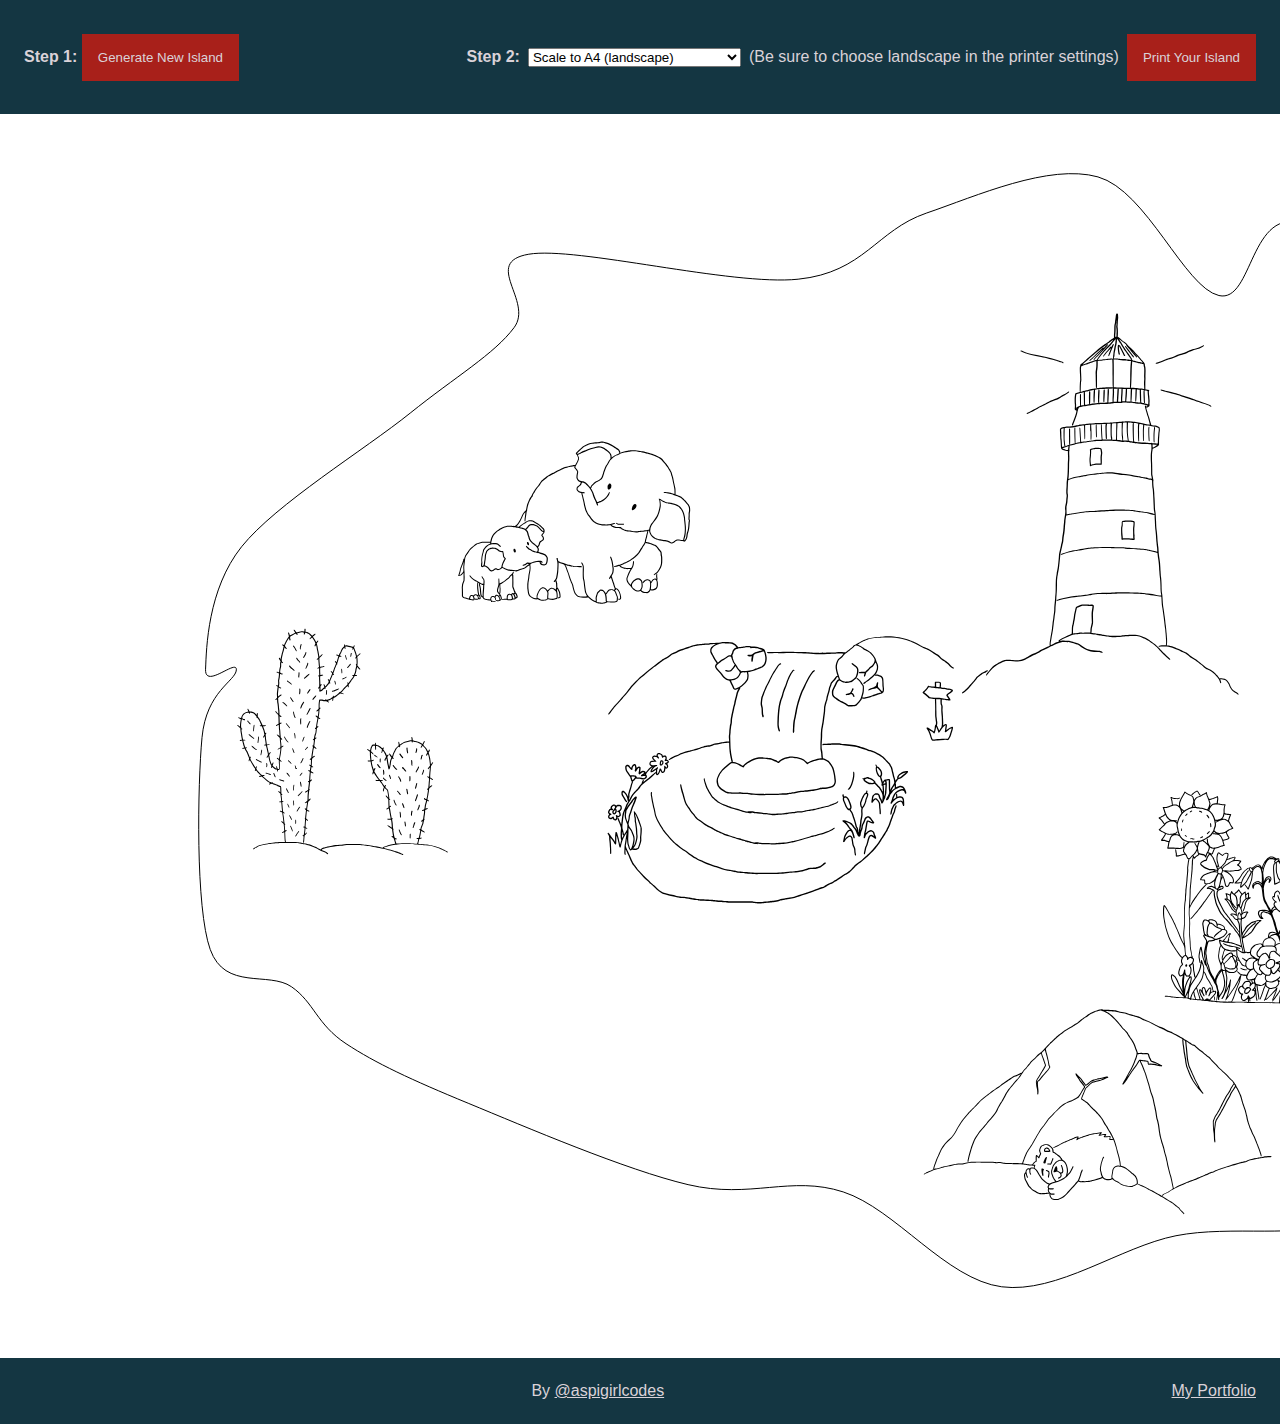
==== commit fae53f61: "some size improvements" ====
--- a/index.html
+++ b/index.html
@@ -75,7 +75,7 @@
             <path d="m2034.4 2361.2c-6.05-0.4106-18.791-1.2287-28.313-1.8179s-17.681-1.2985-18.13-1.5763-5.7084-0.9419-11.687-1.476c-5.9783-0.534-15.82-2.0957-21.87-3.4703-6.05-1.3747-17.525-3.1891-25.5-4.032s-19.225-2.4463-25-3.5632c-44.687-8.642-79.586-12.964-105-13.005-16.38-0.026-33.563-1.3699-43.855-3.4305-8.3217-1.6661-21.903-3.1806-40.645-4.5326-6.6-0.4761-18.075-1.6355-25.5-2.5764-11.605-1.4706-15.536-1.5506-28-0.57-19.57 1.5397-31.054 1.4206-38.06-0.3946-4.4174-1.1447-6.8992-1.273-10.144-0.5245-2.3629 0.5451-7.9794 1.002-12.481 1.0155-4.5017 0.013-9.4517 0.5411-11 1.1727-4.2472 1.7324-18.907 1.3883-25.62-0.6014-5.4068-1.6026-6.085-1.6082-9.9007-0.081-3.2119 1.2852-7.7874 1.6515-21.196 1.6968-9.4046 0.032-30.599 0.5262-47.099 1.0986-25.611 0.8884-32.487 0.8045-47-0.5737-9.35-0.888-21.95-1.8768-28-2.1973-6.05-0.3206-15.95-1.2119-22-1.9808-27.595-3.5068-39.133-3.9256-72.074-2.6163-17.446 0.6934-35.592 1.6678-40.323 2.1653-4.7314 0.4974-17.378 1.1951-28.102 1.5503-19.342 0.6406-26.189 0.2038-48-3.0622-5.225-0.7823-14.509-1.908-20.631-2.5014-12.404-1.2023-22.856-4.0261-37.816-10.218-5.5289-2.2881-15.453-5.8517-22.053-7.9191-25.718-8.0561-28.67-9.2991-39.187-16.499-3.5528-2.4324-10.364-6.2485-15.136-8.4803-4.7722-2.2318-12.727-6.0474-17.677-8.479-25.827-12.687-47.588-19.969-64.061-21.435-19.153-1.705-24.012-2.796-35.326-7.9319-10.992-4.9895-16.387-6.5301-26.613-7.5993-6.9137-0.7229-26.214-5.3942-35-8.4709-6.3166-2.2121-24.374-4.4044-49.5-6.01-7.975-0.5095-18.55-1.8141-23.5-2.899-6.4074-1.4044-14.329-2.1119-27.5-2.4563-12.685-0.3318-20.229-0.9851-24-2.0787-3.025-0.8771-10.225-2.0508-16-2.608-5.775-0.5573-13.65-1.855-17.5-2.8839-13.75-3.6747-21.618-4.5538-38.644-4.3176-15.96 0.2214-17.041 0.1088-26.303-2.7424-5.3125-1.6353-13.573-3.4545-18.356-4.0426-14.709-1.8087-20.622-3.6602-39.49-12.364-10.014-4.6194-21.357-9.6193-25.207-11.111s-18.925-8.4622-33.5-15.49-29.65-13.998-33.5-15.489c-3.85-1.4908-9.78-4.2466-13.178-6.1239-3.3978-1.8774-10.598-4.9533-16-6.8354-5.4022-1.8821-15.447-5.7426-22.322-8.579s-14.975-6.1302-18-7.3195-13.616-6.273-23.537-11.297-22.295-10.505-27.5-12.18c-5.2048-1.675-11.516-3.9606-14.026-5.0791-5.6059-2.4987-29.125-8.4921-41.827-10.659-10.885-1.8568-23.4-6.0645-34.232-11.509-4.1918-2.107-11.842-5.4969-17-7.5331-11.858-4.6812-12.607-5.1665-22.938-14.867-12.266-11.519-21.968-19.22-27.041-21.463-2.4224-1.0715-9.5784-3.3518-15.902-5.0672-6.9663-1.8897-16.819-5.6471-24.998-9.5334-7.425-3.5279-16.54-7.3466-20.257-8.4861-3.7161-1.1395-10.003-3.6278-13.972-5.5295-3.9683-1.9018-8.1478-3.4578-9.2876-3.4578-2.0547 0-4.047-1.1359-21.485-12.25-6.3926-4.0742-10.003-5.75-12.388-5.75-3.7791 0-5.2759-1.3099-5.7723-5.0513-0.41201-3.1055-13.152-14.604-23.844-21.521-4.0171-2.5986-11.397-8.5172-16.399-13.152-5.0024-4.6353-11.029-9.6309-13.393-11.102-15.155-9.4273-19.181-12.328-22.571-16.263-4.9435-5.7371-11.504-19.496-16.169-33.911-2.047-6.325-5.6822-15.715-8.0784-20.868-8.8778-19.089-13.22-42.926-10.448-57.358 1.5222-7.9255 7.4695-20.372 13.729-28.733 7.3748-9.8502 23.356-22.626 44.335-35.443 5.887-3.5966 12.923-9.1311 18.5-14.552 4.95-4.8118 12.375-11.588 16.5-15.058 12.327-10.37 34.804-32.681 45.827-45.489 11.258-13.081 23.017-29.906 30.742-43.988 6.1476-11.207 18.793-24.83 27.198-29.301 3.1532-1.6773 9.9204-4.2248 15.038-5.661s13.443-4.4442 18.5-6.6844c5.0571-2.2401 12.12-5.3116 15.695-6.8255 13.056-5.5286 17.649-8.3771 25-15.505 4.4643-4.3286 11.345-9.5438 17-12.884 25.391-15 60.825-42.988 93.984-74.232 4.1337-3.8951 12.016-10.705 17.516-15.132s14.71-12.176 20.467-17.219 12.957-10.576 16-12.297c11.263-6.3682 20.573-13.265 29.928-22.171 10.691-10.178 19.017-17.054 36.246-29.934 6.4022-4.7862 15.627-12.432 20.5-16.991 8.4836-7.9372 17.279-14.906 31.36-24.85 6.3869-4.51 13-11.055 22.092-21.865 2.5258-3.0029 9.0508-9.027 14.5-13.387 5.4492-4.3599 12.158-10.028 14.908-12.597 7.9574-7.4318 18.677-15.325 29.858-21.985 14.703-8.7587 29.95-20.961 46.142-36.93 7.7-7.5938 18.146-17.035 23.212-20.981 5.0669-3.9458 10.699-8.9108 12.516-11.034 4.8501-5.6663 16.456-15.114 23.299-18.966 7.1787-4.0416 23.314-15.377 31.238-21.945 3.1541-2.6144 8.4348-6.6327 11.735-8.9295 19.837-13.807 50.553-41.352 59.888-53.705 7.0109-9.2779 24.848-28.36 31.112-33.284 12.379-9.7309 26.186-24.838 33.145-36.266 9.0872-14.923 19.393-27.136 38.355-45.453 10.175-9.8289 20.948-21.049 23.939-24.934s9.8946-12.827 15.34-19.871c5.4457-7.0444 16.078-19.194 23.628-27 7.5498-7.8056 15.002-16.442 16.561-19.192 1.5587-2.75 4.1174-7.0667 5.6861-9.5926 1.9987-3.2184 3.3327-7.4074 4.4583-14 0.8834-5.1741 3.4031-14.132 5.5992-19.907 6.5433-17.207 12.528-34.963 14.752-43.77 2.3874-9.4529 11.856-37.018 14.508-42.237 0.9764-1.9212 4.6636-7.3955 8.1939-12.165 3.5303-4.7696 7.984-11.888 9.8972-15.82 4.0145-8.2489 10.573-18.23 28.728-43.718 15.068-21.154 23.919-32.368 38.037-48.19 5.5944-6.2696 14.761-17.07 20.37-24 5.6089-6.9305 12.39-14.851 15.068-17.601 2.6788-2.75 7.8355-8.825 11.46-13.5 9.0371-11.658 17.163-19.368 24.207-22.968 7.8045-3.9885 12.645-4.0024 18.871-0.0541 4.6876 2.9728 4.6958 2.974 4.6958 0.69428 0-2.2306 1.9497-5.3126 7-11.065 1.375-1.5662 7.1598-5.9853 12.855-9.8203 5.6953-3.835 13.57-9.458 17.5-12.496 3.9296-3.0377 12.995-8.4488 20.145-12.025 15.351-7.6774 24.149-12.877 31-18.321 6.3257-5.0266 40.568-21.893 54.795-26.99 5.9374-2.1271 14.937-6.1066 20-8.8432 6.3836-3.4507 12.729-5.8869 20.705-7.9487 14.289-3.694 26.79-7.3752 34.084-10.037 13.218-4.8241 45.028-9.1004 69.9-9.397l19.205-0.22904 2.269-7c3.4222-10.558 5.6607-15.742 15.642-36.226 10.205-20.941 15.732-30.067 22.799-37.646 2.6302-2.8204 9.5141-11.428 15.298-19.128 5.7834-7.7 13.618-16.774 17.409-20.165s12.8-11.941 20.019-19c20.45-19.998 26.478-24.773 40.34-31.958 9.6339-4.9931 13.722-7.7668 18-12.212 5.7361-5.9608 9.015-8.0344 29.587-18.712 6.7286-3.4924 16.219-8.9606 21.091-12.152 4.8713-3.191 10.657-6.5679 12.857-7.5043 13.026-5.544 33.384-12.976 41.903-15.297 5.4277-1.4787 11.72-3.4816 13.983-4.4509s10.414-3.2108 18.114-4.981c7.7-1.7702 17.375-4.2889 21.5-5.597s10.285-2.8643 13.689-3.4582c3.4042-0.59392 8.6855-1.9386 11.736-2.9882 10.222-3.517 48.456-6.0491 76.074-5.0381 17.35 0.63508 62.556-0.55604 73.584-1.9388 4.5046-0.56483 12.741-2.6408 18.303-4.6132 5.5622-1.9724 14.78-5.1224 20.485-6.9998 5.7047-1.8775 19.43-7.8627 30.5-13.301 18.311-8.9945 26.372-12.489 44.128-19.13 3.3-1.2343 15.45-6.8953 27-12.58 20.122-9.9037 31.918-14.45 41.383-15.951 2.4107-0.38214 6.9107-2.2208 10-4.086 3.0892-1.8652 8.7668-4.5836 12.617-6.041 9.4983-3.5955 27.779-12.785 34.5-17.343 8.8036-5.9704 17.731-10.057 25.383-11.621 3.9143-0.79966 9.817-2.7436 13.117-4.3199 9.8152-4.6884 18.726-7.7553 43.5-14.971 24.692-7.192 25.769-7.3674 55.5-9.0385 16.263-0.91409 39.49 0.20464 48.727 2.347 11.415 2.6472 39.511 12.494 46.489 16.293 3.731 2.0312 10.234 6.0922 14.451 9.0246 4.2168 2.9324 10.585 6.6545 14.151 8.2714 3.5661 1.6169 9.4651 5.1965 13.109 7.9546 4.2188 3.1932 8.7045 5.5936 12.349 6.6086 3.1481 0.87662 8.4239 2.4396 11.724 3.4733 3.3 1.0337 8.8561 2.3783 12.347 2.9881 3.4908 0.60976 7.5408 1.5677 9 2.1288 4.4538 1.7125 29.222 4.0018 36.153 3.3417 3.575-0.34052 9.2-1.4624 12.5-2.493 4.8991-1.53 10.404-1.971 30-2.4031 16.942-0.3736 27.382-1.0981 35.5-2.4636 12.621-2.1229 29.206-3.4889 62-5.1063 11.825-0.58323 26.9-1.5556 33.5-2.1609s21.225-1.4537 32.5-1.8854c17.371-0.66514 21.822-1.167 29.165-3.2886 7.0772-2.0448 21.125-4.2278 32.335-5.0247 3.6436-0.25902 32.847 1.4682 42 2.484 4.95 0.54938 17.325 0.96591 27.5 0.92562 10.793-0.0427 22.874 0.51686 29 1.3432 5.775 0.77906 18.375 1.9478 28 2.5972s19.075 1.6071 21 2.1283 7.8442 1.7989 13.154 2.8394 11.835 2.9833 14.5 4.3175c2.6654 1.3342 7.9962 3.1325 11.846 3.9964s11.845 3.8465 17.766 6.628c8.5498 4.0162 10.987 5.6259 11.839 7.8192 0.5903 1.519 2.158 4.8532 3.4839 7.4092 5.0232 9.6839 3.1565 15.023-9.6616 27.631-7.63 7.5055-10.721 8.6291-29.451 10.706-7.1626 0.79414-14.888 2.1018-17.167 2.9059-2.279 0.80408-6.3187 1.7512-8.977 2.1046-15.932 2.1182-34.537 7.3424-47.692 13.392-3.3776 1.5531-11.03 4.0302-17.005 5.5048-5.9755 1.4746-14.957 4.2804-19.96 6.2352-13.864 5.4175-45.749 11.243-70.676 12.912-5.225 0.34994-21.447 2.3719-36.048 4.4933-24.925 3.6212-27.493 4.1943-42 9.372-8.4984 3.0332-21.601 7.3194-29.117 9.5247-14.019 4.1135-21.262 7.2399-42.582 18.381-14.115 7.3759-37.009 15.147-64.252 21.81-4.675 1.1433-14.35 3.8065-21.5 5.9183-20.384 6.0204-52.781 13.167-83.5 18.42-5.225 0.89348-12.875 2.2474-17 3.0086s-11.775 1.8588-17 2.4391c-5.225 0.58028-17.6 2.722-27.5 4.7593l-18 3.7043-70 0.1302-8.3812-2.8758c-7.8847-2.7055-9.4544-2.8888-26.5-3.096-9.9653-0.1211-30.719-0.569-46.119-0.99533-19.175-0.53082-30.441-0.42521-35.744 0.33506-6.9461 0.99585-24.847 6.2967-42.756 12.661-8.8882 3.1586-47.827 20.709-52.618 23.715-2.1353 1.3402-9.7854 5.6097-17 9.4878-7.2148 3.8782-15.842 8.7874-19.171 10.909-12.734 8.117-51.896 46.186-66.719 64.858-4.3663 5.5-12.901 15.214-18.966 21.587-6.2198 6.5359-12.553 14.299-14.527 17.806-1.925 3.4204-5.1875 8.9088-7.25 12.196s-3.75 6.1759-3.75 6.4186 1.2375 0.19548 2.75-0.10491c6.2963-1.2505 72.114 13.662 79.75 18.069 2.2 1.2698 6.25 2.9999 9 3.8447 2.75 0.84478 8.9741 3.1827 13.831 5.1954s12.057 4.5457 16 5.629c3.9428 1.0833 10.172 3.7445 13.844 5.9138 3.6712 2.1693 6.9589 3.9442 7.3061 3.9442s3.4185 1.3911 6.8252 3.0913c10.085 5.0333 21.868 9.69 30.298 11.974 7.8925 2.1386 30.134 12.694 42.396 20.121 3.575 2.1652 10.621 7.1716 15.658 11.125 5.0368 3.9536 13.137 10.257 18 14.007 4.8631 3.7501 9.4186 7.912 10.123 9.2485 1.2275 2.3283 1.6675 2.4223 10.5 2.2439 9.6777-0.19547 12.273 0.5742 19.219 5.6992 1.65 1.2175 5.925 3.7335 9.5 5.5912 10.06 5.2272 27.096 22.86 39.196 40.569 5.3251 7.7934 10.668 16.118 11.872 18.5 1.2047 2.3816 5.2049 9.5052 8.8893 15.83s10.132 18.349 14.328 26.719c11.921 23.78 21.887 38.734 41.087 61.652 5.672 6.7704 12.94 15.869 16.151 20.219 3.2111 4.3502 8.4723 10.976 11.692 14.725 7.5804 8.8263 23.182 29.643 27.493 36.685 1.8523 3.025 4.8801 7.3876 6.7283 9.6948 2.4459 3.0531 3.5489 5.6386 4.0531 9.5 0.3809 2.9179 2.2266 9.1145 4.1014 13.77 3.7531 9.32 4.2787 15.017 1.9088 20.689-0.825 1.9745-1.5 4.9297-1.5 6.5672 0 3.381 5.648 13.284 10.996 19.279 1.9624 2.2 5.3352 6.925 7.4952 10.5 2.1599 3.575 7.1548 10.325 11.1 15s10.648 14.125 14.896 21 10.074 16.1 12.947 20.5c2.8727 4.4 6.1739 9.575 7.336 11.5 1.162 1.925 4.4237 5.75 7.2482 8.5s6.9736 8.15 9.2204 12c2.2467 3.85 7.9498 11.076 12.673 16.059 5.6776 5.9885 10.243 12.029 13.471 17.822 5.6093 10.068 15.821 20.927 32.699 34.774 9.7204 7.9745 28.943 28.12 41.837 43.845 10.256 12.508 31.656 34.407 40.246 41.184 9.5482 7.5328 13.866 12.34 21.839 24.316 2.9294 4.4 9.3661 12.247 14.304 17.437 4.9377 5.1904 10.74 12.165 12.894 15.5 7.6729 11.879 15.648 19.529 31.139 29.872 8.0222 5.3559 14.967 10.419 15.433 11.251 2.6431 4.7231 34.194 29.669 49.226 38.922 5.225 3.216 12.893 8.0178 17.04 10.671 4.1468 2.6529 13.719 7.4817 21.272 10.731 26.957 11.596 38.155 20.634 48.591 39.216 10.943 19.484 13.965 24.176 20.23 31.4 3.3383 3.85 9.0324 11.5 12.654 17 9.0508 13.747 19.709 27.053 31.644 39.507 5.5382 5.7786 16.37 17.672 24.07 26.431 25.773 29.315 28.975 32.741 34 36.372 2.75 1.9874 18.635 17.038 35.301 33.447s32.753 31.402 35.75 33.319c4.1517 2.6559 5.4492 4.0654 5.4492 5.9199 0 1.3728 0.8332 2.88 1.9108 3.4567 1.0509 0.5625 4.9546 5.1908 8.6749 10.285 10.188 13.952 14.995 19.279 24.895 27.591 4.9606 4.1651 15.094 13.471 22.519 20.679s18.45 16.974 24.5 21.702c16.969 13.259 25.434 23.322 42.129 50.081 5.7615 9.2346 13.548 21.16 17.302 26.5 3.7548 5.3405 8.8697 13.791 11.366 18.778 2.4966 4.9874 7.0995 12.187 10.229 16 6.2226 7.5819 10.08 14.66 16.312 29.932 6.7932 16.648 11.338 32.254 11.509 39.519 0.2033 8.6509-3.0927 15.316-16.052 32.458-8.9056 11.78-11.284 14.166-25.802 25.877-32.211 25.984-47.87 33.977-88.492 45.169-11.899 3.2782-17.177 5.5584-44.5 19.223-17.05 8.527-32.125 16.29-33.5 17.252s-5.2 3.1075-8.5 4.7681c-5.73 2.8834-12.979 8.084-38.403 27.551-6.2716 4.8022-14.822 10.832-19 13.399-11.4 7.0052-14.175 9.3518-31.964 27.035-13.374 13.294-18.676 17.792-29 24.598-16.391 10.806-34.65 20.271-43.001 22.291-7.7396 1.8718-15.185 5.7501-22.54 11.741-7.2042 5.8679-14.092 9.6077-27.592 14.981-6.325 2.5176-13.283 5.4908-15.461 6.6071s-4.6538 2.0325-5.5 2.0359c-0.8462 0-2.8886 0.7395-4.5386 1.6359s-5.1573 1.9946-7.7941 2.4405c-2.8928 0.4894-7.1348 2.3739-10.696 4.7521-4.3077 2.8765-7.7401 4.2661-12.706 5.1438-3.7421 0.6613-11.754 2.0891-17.804 3.1729-6.05 1.0837-18.33 2.3822-27.288 2.8854-20.105 1.1294-30.928 2.9749-43.212 7.3685-5.225 1.8688-12.65 4.5237-16.5 5.8998s-19.301 5.4697-34.335 9.0969c-15.034 3.6272-31.234 7.9272-36 9.5557-13.632 4.6582-31.709 8.8375-43.298 10.01-13.423 1.3586-33.837 4.641-40.366 6.4908-8.3666 2.3702-21.191 4.4187-38 6.0698-19.14 1.8801-37.488 6.1135-60.5 13.958-9.075 3.0939-22.793 7.2077-30.485 9.1418-26.348 6.6255-40.75 12.152-57.92 22.227-3.798 2.2285-12.798 6.4163-20 9.3063-20.058 8.0488-48.979 23.288-69.738 36.746-24.514 15.893-33.868 20.708-52.357 26.95-16.492 5.5677-69.76 19.187-88.5 22.627-1.925 0.3534-13.4 3.0683-25.5 6.0331s-28.975 6.7993-37.5 8.5212-20.225 4.6393-26 6.4831c-13.986 4.4653-20.734 6.0669-31.5 7.4754-4.95 0.6476-11.781 1.7989-15.18 2.5585-3.3988 0.7596-11.949 1.8494-19 2.4217-7.0511 0.5724-16.645 1.4828-21.32 2.0231-9.4226 1.0891-24.772 1.0619-41.5-0.073zm45.5-9.4224c17.565-1.6149 22.266-2.2116 47.651-6.0487 10.906-1.6485 20.769-3.899 30.37-6.9301 7.8205-2.4689 22.152-6.0857 31.849-8.0375 9.6963-1.9517 27.755-5.9915 40.13-8.9772s34.425-8.1675 49-11.515c62.577-14.373 74.135-18.821 110.5-42.523 20.243-13.194 52.334-30.131 69.396-36.624l2.3955-0.9117-2.0317-2.2194c-1.1175-1.2207-4.1056-5.3694-6.6401-9.2194-2.5346-3.85-6.1732-9.025-8.0857-11.5-1.9126-2.475-6.0082-10.125-9.1015-17-6.4891-14.423-8.7146-18.602-17.574-33-3.5533-5.775-7.4706-12.975-8.7052-16s-4.2689-8.65-6.7429-12.5c-6.5001-10.116-21.629-37.285-27.563-49.5-18.815-38.731-24.322-49.258-31.623-60.449-2.9745-4.5594-8.622-17.906-12.716-30.051-1.1564-3.4301-1.8562-9.8665-2.2291-20.5-0.5755-16.414 0.8352-31.315 4.6865-49.5 1.0483-4.95 2.1852-11.25 2.5263-14 0.3412-2.75 1.7035-9.05 3.0273-14 1.596-5.9676 2.4768-12.201 2.6142-18.5 0.1978-9.0647 0.038-9.8641-3.4951-17.445-2.0363-4.3698-4.8394-12.431-6.2291-17.913-2.6933-10.625-13.728-34.435-19.185-41.398-1.614-2.0592-3.5052-4.8307-4.2027-6.1588-0.6974-1.3281-3.2039-5.0444-5.5699-8.2584s-4.8412-7.5274-5.5004-9.5852c-1.4354-4.4812-4.4561-8.7072-11.966-16.742-7.9873-8.5447-23.027-27.057-30.824-37.942-3.6635-5.1141-8.754-12.004-11.312-15.31-2.5583-3.3063-5.1921-7.0217-5.8529-8.2564-2.5249-4.7178 3.0065-9.6667 7.8858-7.0554 2.4188 1.2945 10.183 10.858 19.128 23.563 3.4854 4.95 7.7215 10.607 9.4136 12.571 1.692 1.964 5.5514 6.6517 8.5764 10.417 3.025 3.7654 9.0328 10.709 13.351 15.429 5.1763 5.659 8.9816 10.967 11.17 15.583 1.8258 3.85 7.5188 13.3 12.651 21 11.15 16.728 21.028 37.404 23.424 49.03 0.9036 4.3836 3.5016 12.02 5.7734 16.97l4.1306 9-0.2192 12.227c-0.1709 9.5307-0.7595 14.091-2.669 20.677-1.3473 4.6474-2.7542 11.07-3.1265 14.273-0.3722 3.2025-1.5089 9.1978-2.5259 13.323-4.0332 16.358-5.2386 27.009-5.0667 44.768l0.1673 17.268 4.3147 11.732c4.5172 12.282 6.9828 17.719 9.1771 20.235 3.696 4.2378 14.918 25.884 28.511 54.997 3.4669 7.425 7.2798 15.075 8.473 17 1.1933 1.925 5.9976 10.475 10.676 19 4.6786 8.525 9.7437 17.3 11.256 19.5s4.901 8.5703 7.5313 14.156 6.8657 13.376 9.4118 17.312c5.3019 8.1959 10.666 18.638 16.129 31.396 2.0877 4.8756 6.7577 13.084 10.378 18.24 8.9955 12.813 12.082 17.865 12.082 19.775 0 2.8613 1.2984 2.3289 18-7.3802 11.463-6.6637 27.495-12.544 50.5-18.521 7.15-1.8577 21.1-6.0648 31-9.349 27.035-8.9686 42.589-12.683 61-14.568 19.567-2.0034 26.794-3.1047 36.5-5.5624 10.946-2.7716 27.748-5.6563 43.597-7.4852 13.217-1.5252 31.479-5.8 44.903-10.511 3.3-1.1581 19.645-5.4506 36.321-9.5389s32.427-8.3695 35-9.5136c6.8299-3.0368 24.743-8.6483 31.679-9.9241 3.3-0.6069 14.775-1.7379 25.5-2.5133 17.178-1.2419 29.591-2.9829 46.317-6.4966 2.6491-0.5565 6.7775-2.361 9.1743-4.01 5.4602-3.7568 7.4391-4.5039 17.169-6.4822 4.3123-0.8768 10.09-2.6707 12.84-3.9865 2.75-1.3157 10.4-4.6904 17-7.4993 11.948-5.0849 17.734-8.5159 24.615-14.596 5.3804-4.7537 15.548-10.078 22.792-11.936 15.317-3.928 48.332-24.408 62.213-38.592l8.6209-8.809-2.3609-2.218c-3.7741-3.5456-9.8939-13.625-14.503-23.888-2.3468-5.225-5.4168-11.133-6.8222-13.13-7.0151-9.9648-16.402-21.234-26.44-31.741-6.1132-6.399-14.918-16.015-19.566-21.37-4.6479-5.3545-11.389-12.103-14.981-14.997-3.5917-2.894-11.22-9.43-16.952-14.524-10.27-9.1282-40.193-29.763-57.441-39.611-4.6947-2.6806-12.955-8.4692-18.356-12.864-5.4011-4.3943-14.095-11.261-19.32-15.259-15.185-11.62-32.437-30.474-37.977-41.504-1.2431-2.475-4.245-7.2-6.6709-10.5-10.413-14.164-21.095-31.987-30.82-51.418-3.6933-7.3798-10.051-18.309-14.128-24.288-4.0774-5.9784-8.8186-13.665-10.536-17.082s-4.7939-8.6874-6.8365-11.712-6.7961-10.675-10.563-17c-3.7673-6.325-10.313-16.45-14.546-22.5s-9.1475-13.475-10.92-16.5c-4.2366-7.2283-13.058-17.223-19.483-22.074-2.8317-2.1379-8.2693-5.1752-12.084-6.7496-3.8143-1.5745-10.173-4.9396-14.13-7.4781-3.9575-2.5385-10.801-6.0402-15.208-7.7816-9.6762-3.8237-11.902-5.8554-10.29-9.3935 0.6186-1.3576 2.3442-2.7744 3.8348-3.1485 3.9628-0.9946 15.159 3.1433 25.826 9.5449 4.9673 2.9809 11.584 6.4214 14.705 7.6456s8.1624 3.878 11.205 5.8973c7.2618 4.8202 20.59 18.978 24.721 26.259 1.8028 3.1779 6.9519 11.178 11.442 17.778s10.998 16.95 14.46 23c3.4626 6.05 7.7364 13.25 9.4973 16s5.355 8.825 7.987 13.5 7.3323 12.325 10.445 17c7.3568 11.049 9.4324 14.697 17.921 31.5 3.8899 7.7 11.252 20.356 16.36 28.124 14.574 22.162 17.397 26.506 20.957 32.247 5.2427 8.4542 20.105 23.472 33.788 34.142 6.8981 5.379 15.692 12.334 19.542 15.456s11.275 8.173 16.5 11.225c17.717 10.35 45.459 29.636 55.002 38.24 5.226 4.7114 13.326 11.817 18 15.79 4.674 3.9731 11.648 10.928 15.498 15.454s12.581 14.101 19.402 21.276c6.8214 7.1753 14.246 15.517 16.5 18.537s6.1953 8.1234 8.7593 11.34c2.8057 3.5202 6.5626 10.292 9.4357 17.009 4.6092 10.775 7.5125 15.813 12.769 22.16l2.4849 3 3.8241-3.6298c5.4815-5.203 12.417-10.255 20.654-15.045 6.4177-3.732 15.616-10.393 42.453-30.744 10.123-7.6763 17.716-11.868 59.217-32.695 27.057-13.578 34.594-16.915 45-19.924 39.386-11.387 56.404-19.514 77.767-37.142 4.5467-3.7517 11.747-9.5483 16-12.882 7.8493-6.1511 19.677-20.502 27.217-33.022 2.9039-4.8223 3.474-6.7104 3.4269-11.351-0.064-6.3381-4.6331-21.42-11.749-38.786-5.1347-12.531-7.6256-16.834-15.211-26.281-2.8706-3.575-7.3526-10.775-9.96-16-2.6075-5.225-7.3274-13.1-10.489-17.5-3.1614-4.4-10.581-15.65-16.488-25-5.9068-9.35-12.362-19.25-14.344-22-6.7771-9.401-17.666-20.53-27.166-27.767-5.2229-3.9782-16.023-13.552-24-21.275s-18.372-17.25-23.101-21.172c-9.2451-7.6681-16.34-15.386-25.083-27.287-3.0306-4.125-7.1549-9.4551-9.1651-11.845-2.0102-2.3896-3.6549-5.1213-3.6549-6.0706 0-0.9492-3.0375-4.1542-6.75-7.122-9.1414-7.3078-25.58-22.363-44.25-40.525-8.525-8.2933-18.781-17.485-22.79-20.426-4.0097-2.9407-9.5123-8.0839-12.228-11.429s-8.6602-10.206-13.21-15.247-13.01-14.49-18.802-21-13.672-14.986-17.511-18.836c-8.7562-8.7796-23.338-26.948-28.492-35.5-4.1351-6.8615-10.425-15.257-18.087-24.142-2.5412-2.9468-6.7705-9.1828-9.3984-13.858-10.654-18.953-14.176-24.445-18.298-28.53-5.4736-5.4239-20.369-14.425-30.454-18.402-10.309-4.0656-19.986-8.9933-29.076-14.806-4.0969-2.6197-10.056-6.3381-13.242-8.2631-13.023-7.8685-43.121-31.574-51.411-40.492-1.375-1.4791-8.8-6.876-16.5-11.993-14.917-9.9128-23.407-18.137-30.954-29.985-2.0918-3.2838-7.6229-9.8088-12.291-14.5s-11.083-12.354-14.255-17.029c-8.5952-12.668-11.619-16.086-21.499-24.306-11.345-9.438-32.732-31.136-43.561-44.194-13.73-16.557-28.883-32.314-38.939-40.491-14.842-12.069-29.386-26.862-32.533-33.088-4.7077-9.3131-8.9381-15.161-16.58-22.921-4.5932-4.6638-8.8968-10.294-11.38-14.887-2.456-4.5428-5.9768-9.1634-9.1437-12-2.8324-2.5369-6.5955-7.0761-8.3626-10.087-1.767-3.011-4.5294-7.3884-6.1388-9.7275-1.6093-2.3391-5.1009-7.9755-7.7592-12.525-9.8685-16.891-12.263-20.456-19.056-28.372-3.823-4.4546-9.2594-11.88-12.081-16.5s-6.3736-9.7508-7.8937-11.401c-4.8618-5.2776-7.7693-9.8582-9.8294-15.486-1.997-5.4549-2.0387-5.4918-7.4219-6.5702-2.9776-0.59646-7.8676-2.0549-10.867-3.241-2.9992-1.1861-9.2781-3.685-13.953-5.5531s-11.2-4.1607-14.5-5.0945c-9.0349-2.5567-19.914-9.3522-39.969-24.965-2.1831-1.6996-7.1972-6.3526-11.143-10.34-6.7681-6.8404-7.4249-7.25-11.626-7.25-6.3451 0-7.5846 1.789-8.3528 12.056-1.1841 15.827 2.3853 36.491 15.623 90.444 1.2145 4.95 3.292 13.05 4.6166 18s3.2815 13.725 4.3486 19.5c1.8833 10.192 2.4485 12.869 6.9652 33 5.3104 23.668 7.5886 32.357 11.63 44.358 2.3816 7.0717 4.7904 16.072 5.3529 20 0.5625 3.9282 1.9263 10.067 3.0306 13.642s2.0113 7.7586 2.0155 9.2969c0.018 6.6865 4.5356 27.148 8.6454 39.16 2.4545 7.1739 5.1499 16.643 5.9897 21.043s2.6622 12.275 4.0497 17.5c3.9156 14.745 4.0508 15.54 5.4231 31.904 1.1516 13.731 1.1118 16.284-0.3662 23.5-1.9574 9.5571-7.9343 21.98-13.956 29.007-4.5774 5.3415-15.583 12.992-24.59 17.093-3.1284 1.4244-9.063 4.3322-13.188 6.4619-13.917 7.1849-35.973 9.1503-45.893 4.0894-18.388-9.3811-31.753-22.631-39.394-39.055-2.5755-5.5361-5.6422-15.3-8.7948-28-3.8148-15.368-5.8883-21.619-9.7861-29.5-2.7202-5.5-5.2325-11.35-5.5831-13-0.3505-1.65-3.9425-9.75-7.9822-18-4.0396-8.25-8.5558-17.925-10.036-21.5-12.746-30.786-13.743-33.887-15.508-48.226-1.4002-11.379-4.2169-20.29-9.5528-30.219-2.3806-4.43-5.319-11.204-6.5298-15.054s-5.3686-13.441-9.2395-21.313c-5.4914-11.168-8.4625-15.892-13.521-21.5-3.5657-3.9527-8.4197-10.159-10.787-13.792-2.367-3.633-5.3364-7.2882-6.5987-8.1226-1.2622-0.8345-5.1107-4.0372-8.5521-7.1171-5.4976-4.9203-6.5554-5.4865-8.7159-4.6651-6.7187 2.5545-10.766 5.5169-16.622 12.165-10.999 12.488-25.204 23.846-29.823 23.846-6.2175 0-15.236-9.6078-19.204-20.46-3.1594-8.6401-6.5542-15.187-10.985-21.185-2.124-2.8752-4.9197-7.6196-6.2126-10.543-4.0705-9.2042-14.365-16.256-22.18-15.194-2.2 0.29905-5.2656 1.0234-6.8124 1.6097-4.1975 1.591-13.21 15.924-17.296 27.508-1.8589 5.2696-4.7721 12.048-6.4739 15.063-1.9226 3.4067-3.4615 7.9846-4.0645 12.091-0.5337 3.6348-1.8278 10.209-2.8758 14.609-2.4558 10.31-2.9293 30.698-1.1143 47.973 1.3568 12.914 1.0692 25.244-0.9277 39.774-1.061 7.72 0.3286 24.07 2.7805 32.714 1.0325 3.6401 1.628 10.644 1.7857 21 0.13 8.5461 0.7971 23.863 1.4824 34.038 1.4763 21.922 1.4371 43.384-0.093 50.913-0.6299 3.0992-0.8353 8.8696-0.4805 13.5 0.3408 4.4479 0.8389 15.062 1.1068 23.587s0.7216 17.525 1.0083 20c0.2866 2.475 1.4042 15.075 2.4835 28 1.8092 21.667 1.8432 24.163 0.4351 32-2.8891 16.08-4.3583 24.523-6.0033 34.5-0.9069 5.5-2.8864 13.15-4.399 17-3.3928 8.6357-4.628 14.167-6.027 26.99-0.8782 8.0488-1.8477 11.644-4.9891 18.5-2.1446 4.6804-5.1067 13.218-6.5825 18.972-1.4759 5.7542-4.2238 13.366-6.1065 16.915-2.5792 4.8619-3.2672 7.1624-2.7906 9.332 0.9634 4.3864-1.376 12.468-4.5192 15.611-4.369 4.369-14.258 9.1089-24.286 11.641-5.0823 1.2832-10.914 3.0545-12.958 3.9363-7.1128 3.0671-17.384 1.4462-26.71-4.215-3.3359-2.025-10.454-7.5372-15.819-12.249-10.77-9.4602-14.19-14.453-25.038-36.547-7.1545-14.572-9.1676-23.855-12.119-55.886-1.0643-11.55-2.4575-22.35-3.0961-24s-1.799-9.75-2.5787-18c-1.3915-14.723-5.87-44.895-7.1664-48.28-0.3622-0.946-1.6657-3.2051-2.8966-5.0204-1.231-1.8153-2.6767-5.6403-3.2128-8.5s-1.9062-10.15-3.0447-16.2c-3.177-16.882-5.5421-49.854-4.0596-56.594 2.9524-13.424 2.0609-45.533-2.1502-77.436-1.5458-11.711-2.3236-25.038-2.9165-49.97-1.0104-42.49-2.1833-59.777-5.9704-88-0.5166-3.85-0.9574-11.95-0.9795-18-0.047-12.704-1.0999-20.186-4.388-31.165-1.2907-4.3095-3.5462-11.855-5.0124-16.768-1.4661-4.9128-3.7176-10.313-5.0034-12-1.2857-1.6872-3.5052-5.3731-4.9322-8.1909-2.85-5.6278-10.226-12.77-15.689-15.192-4.6937-2.0809-22.461-2.2589-26-0.26058-8.1546 4.6047-22.998 15.14-25.994 18.449-11.695 12.919-18.013 18.486-23.173 20.416-5.3857 2.0151-19.726 4.2024-27.585 4.2076-4.1078 3e-3 -15.96-3.6512-25.248-7.7837-5.2815-2.3498-15.01-11.39-17.528-16.287-0.9688-1.8845-3.4659-5.9442-5.549-9.0215-6.9145-10.214-17.464-32.204-22.824-47.574l-5.2897-15.169-6.1549-3.081c-3.3852-1.6946-8.8549-4.6506-12.155-6.569-7.7248-4.4906-12.157-4.5274-23.54-0.19536-11.41 4.3426-20.789 10.762-35.424 24.248-15.456 14.242-19.01 18.322-24.433 28.048-7.156 12.835-10.234 17.825-17.346 28.123-6.3449 9.1867-18.26 33.223-25.909 52.263-1.657 4.125-6.5714 15.242-10.921 24.705-4.3495 9.4627-8.8399 20.713-9.9786 25-1.1388 4.2874-2.7021 9.8202-3.4742 12.295-3.5337 11.328-11.221 35.043-16.532 51-6.8024 20.438-20.34 74.243-22.892 90.986-0.6276 4.1172-2.7074 13.045-4.6218 19.839s-4.839 18.725-6.4991 26.514c-4.0605 19.05-8.9043 34.184-15.307 47.825-2.9266 6.235-7.4495 18.086-10.051 26.336-2.6013 8.25-5.6576 17.925-6.7918 21.5s-3.9463 10.325-6.249 15c-2.3028 4.675-5.7078 12.241-7.5668 16.814-6.4672 15.907-12.745 20.281-30.136 20.997-10.131 0.4174-11.116 0.2823-16.252-2.2306-6.27-3.0677-10.245-7.5143-19.767-22.11-9.1826-14.077-10.326-16.616-14.25-31.643-4.293-16.441-7.0951-35.673-8.7198-59.848-1.5351-22.843-1.5286-30.82 0.064-78.479 1.5054-45.052 0.1182-132.83-2.5365-160.5-2.6926-28.066-3.5948-32.234-9.416-43.5-2.842-5.5-6.0829-10.998-7.202-12.217-4.6405-5.0569-23.028-7.7965-32.957-4.9102-3.0792 0.8951-7.1351 1.6275-9.0131 1.6275-9.4147 0-19.132 6.0223-37.235 23.076-4.4233 4.1668-10.912 9.791-14.42 12.498-7.6082 5.8714-17.074 17.41-23.085 28.137-13.427 23.966-16.699 28.847-25.037 37.343-9.9608 10.15-13.93 12.614-30.88 19.165-17.239 6.6627-29.263 8.451-47.552 7.0723-17.793-1.3413-21.585-3.091-34.804-16.058-21.764-21.349-28.921-37.644-31.767-72.322-0.5231-6.3738-2.2721-19.424-3.8867-29-3.7599-22.3-4.072-25.955-4.9884-58.429-0.4273-15.143-1.2154-27.827-1.7931-28.859-0.9274-1.6572-1.2648-1.455-3.3685 2.0176-1.2858 2.1226-7.552 9.2593-13.925 15.859-14.383 14.895-18.899 20.245-32.502 38.5-8.5006 11.408-14.956 18.537-30.268 33.429-19.894 19.348-29.229 30.463-39.535 47.071-5.5625 8.9641-12.499 16.422-43.712 47-6.1757 6.05-14.363 15.05-18.193 20-12.129 15.673-40.653 41.864-64.801 59.5-2.6358 1.925-7.9727 6.0893-11.86 9.2541-9.6961 7.894-23.952 17.896-31.619 22.183-3.6663 2.0503-10.35 7.4524-15.713 12.7-5.133 5.0228-12.483 11.626-16.333 14.675-3.85 3.0483-13.75 12.168-22 20.265-17.906 17.575-33.301 29.969-49.251 39.65-11.913 7.2304-21.092 14.035-29.249 21.684-2.475 2.3209-8.8557 7.6666-14.179 11.879-5.3236 4.2127-12.811 11.409-16.639 15.992-8.0736 9.6662-15.239 16.33-23.682 22.025-10.695 7.214-21.125 15.465-29.653 23.458-4.5908 4.3027-15.432 13.09-24.091 19.528-8.6594 6.4378-20.823 16.404-27.031 22.148-13.619 12.602-17.806 15.852-29.907 23.218-5.1248 3.1197-14.45 9.9849-20.722 15.256-6.2721 5.2712-15.947 13.22-21.5 17.664s-15.946 13.487-23.096 20.096c-31.835 29.424-74.096 62.024-92.452 71.317-2.4487 1.2397-8.1042 5.7514-12.568 10.026-7.563 7.2429-17.053 13.24-24.48 15.469-1.375 0.4127-7.726 3.1552-14.113 6.0945-6.3873 2.9393-16.169 6.6647-21.738 8.2787-12.362 3.583-16.629 6.0494-25.649 14.827-4.9367 4.804-8.4521 9.4646-11.926 15.812-7.8293 14.303-21.668 34.034-32.615 46.5-10.528 11.989-32.457 33.933-41.997 42.023-3.046 2.5833-11.146 9.9619-18 16.397-7.5827 7.1191-15.986 13.889-21.462 17.29-31.192 19.373-41.888 29.155-50.07 45.79-6.3375 12.886-6.8435 24.155-1.9533 43.5 1.4598 5.775 4.7143 15 7.2321 20.5 2.5178 5.5 6.4868 15.678 8.82 22.618 8.0786 24.028 13.431 31.935 26.173 38.67 7.4976 3.963 14.616 9.3795 23.298 17.727 3.575 3.4375 10.171 8.6775 14.658 11.644 7.6177 5.0371 22.196 16.938 30.307 24.74 1.9437 1.8698 7.0822 5.6233 11.419 8.3411 4.3367 2.7178 9.6222 6.2001 11.746 7.7383 2.1234 1.5382 5.4716 3.0989 7.4405 3.4683 1.9688 0.3693 6.9343 2.2002 11.034 4.0687 4.1 1.8684 10.254 4.163 13.675 5.099 3.4213 0.9361 10.271 3.7071 15.221 6.1577 11.618 5.7518 18.887 8.4727 30 11.228 17.184 4.2608 24.516 8.8128 44.5 27.629 8.3215 7.8351 10.554 9.3607 18 12.299 4.675 1.8449 13.45 5.7081 19.5 8.585 12.638 6.0096 24.582 10.036 32.5 10.955 8.4294 0.9787 37.819 8.3757 44 11.074 3.025 1.3206 10 3.8125 15.5 5.5375 5.8693 1.8409 15.576 6.1362 23.5 10.398 7.425 3.994 16.65 8.4693 20.5 9.945s10.825 4.418 15.5 6.5385 15.914 6.611 24.976 9.9789c9.0619 3.3679 18.737 7.395 21.5 8.9492 2.7631 1.5541 9.2988 4.5162 14.524 6.5823s20.075 8.8438 33 15.061 29.575 13.772 37 16.788c7.425 3.0157 19.35 8.168 26.5 11.45 14.485 6.6483 18.094 7.7101 31.293 9.2053 5.0282 0.5696 12.869 2.2704 17.424 3.7795 7.8165 2.5896 9.1565 2.728 23.826 2.4619 16.436-0.2982 30.445 1.2235 43.456 4.7202 3.85 1.0347 10.843 2.1627 15.54 2.5067 4.697 0.3439 10.997 1.3321 14 2.196 3.5366 1.0173 12.505 1.8515 25.46 2.368 14.412 0.5745 22.629 1.3937 29.407 2.9316 5.1739 1.1738 15.524 2.5553 23 3.07 26.828 1.8469 41.584 3.8352 51.258 6.9067 13.734 4.3606 24.891 7.0244 34.137 8.1505 10.824 1.3184 17.187 3.2086 28.963 8.6045 10.07 4.6139 13.79 5.4364 32.738 7.2373 11.373 1.0809 30.992 6.5983 42.265 11.886 3.4274 1.6076 8.0316 3.4767 10.232 4.1535 6.7021 2.0618 38.495 17.968 47 23.515 10.586 6.9038 9.7265 6.4585 18.399 9.5316 4.1806 1.4814 8.2761 2.9915 9.1011 3.3558 1.2039 0.5316 1.8198-0.9677 3.1199-7.5945 1.1012-5.6127 3.7012-12.74 8.1192-22.257 3.5746-7.7 8.1044-18.275 10.066-23.5 1.9618-5.225 6.0222-14.675 9.0231-21 3.0008-6.325 6.1766-13.975 7.0572-17 2.6284-9.0287 7.6692-29.716 10.234-42 1.3206-6.325 3.4962-15.325 4.8347-20 1.3384-4.675 4.4963-15.792 7.0175-24.705 2.5212-8.9129 5.6483-19.038 6.9492-22.5 7.113-18.931 12.232-45.812 10.842-56.928-0.25-1.9982 0.2321-8.5232 1.0714-14.5 2.9162-20.769 3.0593-30.631 0.6284-43.334-2.3726-12.398-2.2239-19.286 0.6575-30.465 1.2033-4.6687 1.3873-8.9293 0.8636-20-0.5753-12.161-0.3879-15.294 1.3825-23.115 2.4215-10.697 10.5-33.212 16.267-45.336 2.2543-4.7392 5.156-10.867 6.4482-13.617 1.2921-2.75 4.2063-7.2366 6.476-9.9703 2.2696-2.7336 5.0444-6.7836 6.1663-9 2.7617-5.456 11.827-18.53 12.848-18.53 1.838 0 15.364-16.956 18.538-23.239 1.8723-3.7065 5.1869-9.0944 7.3658-11.973 9.0854-12.004 19.503-36.046 24.08-55.57 1.0678-4.5554 3.7317-11.662 5.9197-15.791 5.8689-11.077 14.498-40.611 15.464-52.926 0.302-3.85 1.6766-11.195 3.0549-16.322 1.5443-5.7452 2.5058-11.999 2.5058-16.3 0-9.7175 2.3862-13.878 7.9593-13.878 3.4587 0 4.2888 2.5647 4.1171 12.721-0.1204 7.1222-0.9556 12.773-3.1204 21.11-1.6258 6.2617-2.956 13.656-2.956 16.433 0 8.7773-10.863 45.079-16.529 55.236-1.8408 3.3-4.1022 9.375-5.0252 13.5-4.0357 18.035-16.841 46.937-26.331 59.429-2.1189 2.7892-5.0513 7.5001-6.5165 10.469-3.3094 6.7053-6.7594 11.145-17.587 22.634-4.6813 4.967-10.086 11.87-12.012 15.341-1.925 3.4705-5.6774 9.0815-8.3386 12.469-5.3028 6.75-7.1172 9.8653-9.2248 15.839-0.767 2.1738-2.243 5.1601-3.2802 6.6363-2.7151 3.8646-10.701 24.579-14.273 37.024-2.7364 9.5334-3.0328 11.876-2.8045 22.16 0.4102 18.479 0.3281 20.049-1.5401 29.455-1.938 9.7575-1.7457 16.181 0.9127 30.481 1.3007 6.9964 1.3917 10.62 0.5338 21.242-0.5689 7.0436-1.4735 15.122-2.0101 17.951s-0.9793 9.4707-0.9838 14.758c0 5.2874-0.4645 13.596-1.0221 18.464-0.9689 8.4565-7.6261 33.192-11.972 44.482-3.2547 8.4559-14.257 48.326-17.57 63.667-6.3705 29.505-11.269 45.654-18.352 60.5-3.8048 7.975-7.8108 16.975-8.9023 20-1.0914 3.025-5.4123 12.868-9.602 21.873-4.1897 9.0052-8.0116 18.127-8.4932 20.27s-1.6323 5.052-2.5573 6.4636c-0.9249 1.4116-1.5331 2.6772-1.3517 2.8125 0.4232 0.3156 14.139 5.2307 33.83 12.123 13.72 4.8024 16.935 5.5478 28 6.4907 6.875 0.5859 16.1 1.7052 20.5 2.4874 21.348 3.7947 35.897 3.8801 82 0.481 37.707-2.78 79.51-2.3687 102 1.0037 3.3 0.4948 12.525 1.3682 20.5 1.9409s20.575 1.5844 28 2.2482c16.104 1.4397 15.061 1.4328 70 0.4658 23.925-0.4211 44.868-1.1295 46.539-1.5743 1.7097-0.4548 5.6469-0.3528 9 0.2332 10.222 1.7863 35.808 0.693 50.803-2.1708 3.5336-0.6749 6.7771-0.5191 12 0.5764 7.1881 1.5078 13.367 1.4597 44.228-0.3441 8.2678-0.4832 15.738-0.1152 29.5 1.4536 10.136 1.1553 24.954 2.5964 32.929 3.2024s19.225 1.9522 25 2.9916c12.622 2.2717 34.096 3.9605 50.5 3.9716 14.611 0.01 38.975 2.2314 54.5 4.9693 19.37 3.416 25.96 4.4043 26.395 3.9583 0.2291-0.2352-1.1013-7.1475-2.9565-15.361-5.138-22.747-7.3974-43.067-8.347-75.067-0.2141-7.2125-2.4137-22.566-4.1548-29-2.7766-10.261-5.045-26.96-5.9766-44-1.077-19.697-2.5451-32.86-4.9632-44.5-1.0855-5.225-2.6718-14.45-3.5251-20.5s-2.6354-14.825-3.9602-19.5c-1.3247-4.675-2.863-13.229-3.4183-19.01-1.9994-20.813-7.8789-32.588-25.199-50.467-8.502-8.7764-12.431-12.002-19.235-15.79-10.989-6.1189-17.32-12.156-23.84-22.733-9.1847-14.899-12.515-22.217-13.717-30.137-0.6143-4.0494-1.8473-11.638-2.74-16.863-1.6161-9.4588-2.2196-25.608-2.4104-64.5-0.079-16.168 0.2204-20.958 1.5642-25 1.0804-3.25 1.7842-9.3751 2.0108-17.5 0.2371-8.5012 1.1536-16.185 2.8648-24.019 2.4764-11.337 5.8001-31.714 7.0922-43.481 0.7148-6.5098 2.9331-16.317 4.7125-20.834 2.0483-5.1997 8.7474-5.5707 10.334-0.5723 0.3658 1.1526-0.2547 6.8906-1.3789 12.751-1.1242 5.8604-2.7845 16.28-3.6895 23.155-0.9051 6.875-2.9959 18.8-4.6462 26.5-2.0788 9.6987-3.1398 17.84-3.4533 26.5-0.2543 7.0246-1.1713 15.128-2.0935 18.5-1.3972 5.108-1.6049 11.054-1.3975 40 0.134 18.7 0.6635 37.15 1.1767 41 3.8654 28.998 4.3086 30.673 10.856 41 2.0921 3.3 4.9915 8.0997 6.4431 10.666 3.2553 5.7551 8.7103 10.505 18.978 16.524 9.1881 5.3866 23.548 18.693 31.089 28.81 11.3 15.158 15.724 26.552 17.474 45 0.5216 5.5 2.0673 14.275 3.4348 19.5 1.3676 5.225 3.0134 14 3.6573 19.5s1.9995 13.825 3.0123 18.5c2.1642 9.9893 3.912 26.612 4.9942 47.5 0.8935 17.245 3.2464 34.278 5.9394 42.996 2.143 6.9382 3.7561 24.364 4.5826 49.504 0.6233 18.961 1.9089 29.338 6.5043 52.5 4.5855 23.112 3.1447 20.7 13.557 22.693 4.9116 0.94 15.005 2.383 22.43 3.2067s19.928 2.8707 27.785 4.549c7.8568 1.6782 16.182 3.0519 18.5 3.0527 2.3183 7e-4 8.0401 0.6751 12.715 1.4986s11.437 1.4979 15.026 1.4986c3.5895 8e-4 10.34 0.4897 15 1.0866 8.066 1.0329 28.143 2.4273 39.974 2.7762 3.025 0.089 12.925-0.5204 22-1.3548zm-1680.8-287.71c-0.66-0.66-1.2-1.7849-1.2-2.4997 0-2.3119 8.3824-16.457 12.56-21.196 12.844-14.567 24.425-30.499 31.698-43.605 6.5418-11.79 12.491-20.595 18.975-28.084 2.8971-3.3465 9.6936-11.672 15.103-18.5s17.335-20.25 26.5-29.826c16.722-17.472 26.287-28.925 43.436-52.013 9.3806-12.629 22.656-27.76 41.743-47.576 5.8272-6.05 12.429-13.475 14.671-16.5s12.342-13.845 22.445-24.045c26.625-26.88 32.771-34.046 48.421-56.455 2.6887-3.85 9.431-12.625 14.983-19.5 9.9147-12.278 45.495-64.161 49.606-72.334 2.737-5.4425 10.797-17.379 17.668-26.166 3.0107-3.85 7.1703-10.67 9.2435-15.156 2.0732-4.4856 8.0454-14.657 13.272-22.602 5.2262-7.9456 11.169-17.776 13.206-21.844 4.3388-8.6655 11.486-18.599 17.847-24.804 2.7391-2.672 5.4013-6.6084 6.7628-10 2.5794-6.4251 5.9276-12.061 18.758-31.575 5.0563-7.6901 11.667-19.05 14.69-25.244 3.2011-6.5585 8.0895-14.502 11.704-19.018 6.5624-8.1997 33.425-35.321 42.707-43.118 3.025-2.541 8.4001-7.2323 11.945-10.425 8.4525-7.6137 17.252-12.942 20.696-12.531 6.7185 0.802 5.0802 7.9715-2.9507 12.913-8.9254 5.4918-44.512 38.871-58.514 54.884-6.5795 7.5246-9.6959 12.245-14.869 22.52-3.5996 7.15-11.476 20.569-17.503 29.821-10.184 15.632-12.706 19.997-17.321 29.976-0.96561 2.0879-4.7966 7.1442-8.5134 11.236-7.6038 8.3715-12.714 15.725-15.76 22.677-1.1347 2.5904-6.4076 11.287-11.718 19.326-5.3101 8.0388-11.349 18.294-13.419 22.79-2.0705 4.4957-6.4312 11.549-9.6904 15.674-9.2744 11.738-12.866 16.916-18.576 26.781-9.5233 16.454-37.779 57.346-51.284 74.219-7.2633 9.075-16.033 20.672-19.489 25.771s-9.7037 13.199-13.885 18c-7.6438 8.777-36.135 38.705-43.059 45.229-2.0427 1.925-5.8972 6.2-8.5655 9.5-2.6683 3.3-13.441 14.926-23.939 25.835-10.498 10.909-23.592 25.759-29.098 33-18.898 24.852-31.016 39.416-47.489 57.075-17.756 19.033-21.063 22.803-35.854 40.876-15.802 19.308-16.855 20.755-22.327 30.685-6.9209 12.56-15.303 25.55-19.741 30.596-12.239 13.912-19.079 22.495-21.067 26.433-3.9163 7.7579-5.907 10-8.8786 10-1.5026 0-3.2719-0.54-3.9319-1.2zm1637.8-583.31c1.6013-0.828 5.9664-2.1507 9.7003-2.9392 7.7746-1.6419 15.388-4.7497 19.908-8.1265 2.9386-2.1956 3.1449-2.7844 3.5742-10.2 0.3736-6.4526 1.013-8.8485 3.5492-13.299 1.7015-2.9859 3.8273-8.3539 4.7241-11.929 2.5116-10.013 4.4645-15.832 8.0553-24 2.5123-5.7151 3.5595-9.976 4.4002-17.904 1.2146-11.454 2.8295-18.517 6.4472-28.198 1.3152-3.5193 2.931-9.7737 3.5906-13.899 0.6597-4.125 2.0175-12 3.0174-17.5 4.5575-25.067 4.5592-25.166 1.0429-60.5-0.8714-8.7557-2.8385-47.053-3.2617-63.5-0.099-3.85 0.3721-12.625 1.0472-19.5 0.8982-9.1481 0.9615-16.388 0.236-27-2.8276-41.359-3.1688-48.437-2.5515-52.926 0.4752-3.4557 0.075-7.3146-1.372-13.227-2.7424-11.206-4.1983-27.011-3.0995-33.649 1.9582-11.831 2.2308-31.46 0.6276-45.198-1.7845-15.292-0.96-36.181 1.8155-46 0.855-3.025 2.0049-8.65 2.5554-12.5 1.1036-7.7199 2.2845-11.253 5.5154-16.5 1.1852-1.925 3.8241-8.225 5.8642-14 4.3513-12.318 14.058-27.97 19.571-31.56 3.4979-2.2777 12.548-4.4491 18.466-4.4302 8.5413 0.0272 22.264 10.642 27.783 21.49 1.6789 3.3 5.0225 8.765 7.4302 12.144 2.4076 3.3794 6.0484 10.523 8.0905 15.875 2.3036 6.0373 5.0541 11.242 7.2463 13.712l3.5333 3.9815 6.2058-4.665c3.4132-2.5657 10.334-9.1389 15.38-14.607 7.3954-8.0146 10.53-10.621 16.17-13.442 7.3288-3.6664 13.02-4.4559 17.043-2.3642 1.2014 0.62462 4.6593 3.4476 7.6843 6.2732 3.025 2.8256 7.1411 6.477 9.147 8.1144 2.0058 1.6372 5.5414 5.8398 7.8569 9.3391 2.3154 3.4993 6.9743 9.3933 10.353 13.098 7.0834 7.7665 18.454 28.748 23.597 43.54 1.7209 4.95 5.1962 13.05 7.7228 18 5.613 10.997 7.9477 18.76 9.8127 32.629 1.4529 10.804 3.4783 17.818 8.7698 30.371 1.6229 3.85 4.0482 9.7 5.3895 13 1.3414 3.3 5.9995 13.425 10.352 22.5 4.3519 9.075 8.2276 17.85 8.6125 19.5s2.8632 7.275 5.5073 12.5c3.4525 6.8226 5.6836 13.164 7.9162 22.5 4.9585 20.735 9.7744 34.897 14.19 41.728 5.2559 8.1318 14.437 16.809 24.096 22.774 9.6926 5.9853 14.074 6.7265 26.79 4.532 7.5989-1.3114 11.931-2.8591 22.881-8.1743 23.339-11.329 27.383-14.656 34.812-28.632 4.8316-9.0895 6.5929-18.801 5.3381-29.434-0.5708-4.8367-1.3115-11.719-1.6461-15.294s-2.1391-12.125-4.01-19-3.877-15.237-4.458-18.582c-0.5809-3.3451-3.0911-12.12-5.5781-19.5-5.303-15.736-9.1165-35.806-7.4096-38.996 0.8784-1.6412 0.5017-3.7076-1.871-10.265-1.6338-4.5154-3.2946-10.898-3.6905-14.184s-2.4365-10.699-4.5346-16.474c-5.0253-13.832-9.5166-29.163-11.352-38.751-0.816-4.2619-2.6719-12.654-4.1244-18.65-1.4525-5.9954-3.4415-15.445-4.4201-21-1.5706-8.915-4.1469-19.722-11.108-46.599-10.602-40.932-15.784-71.572-14.52-85.866 1.5999-18.107 5.8986-23.112 19.862-23.129 6.6689-8e-3 10.741 1.9795 16.368 7.9872 8.092 8.64 28.134 24.466 38.35 30.283 2.475 1.4093 7.875 3.575 12 4.8128s9.975 3.3441 13 4.6808c10.243 4.526 21.368 8.2305 24.716 8.2305 4.6571 0 6.1265-3.7584 3.7058-9.4782-3.613-8.5368-6.3714-17.145-6.3962-19.96-0.017-1.9208-1.5311-4.8633-4.3741-8.5-2.3915-3.0592-4.9298-6.6872-5.6405-8.0622-1.898-3.6719-20.027-27.825-25.566-34.062-2.6234-2.9538-7.7878-9.4357-11.476-14.404-3.6885-4.9685-11.98-15.334-18.425-23.034-15.606-18.644-30.301-40.949-41.835-63.5-25.324-49.512-47.734-81.154-65.158-92-3.0926-1.925-7.969-5.0085-10.837-6.8522-9.1619-5.8906-9.5456-5.9994-19.075-5.4048-8.378 0.52268-9.0824 0.74934-13.719 4.4142-2.9621 2.3414-5.1229 4.9425-5.4852 6.603-0.3288 1.5069-1.0463 3.9302-1.5944 5.3851-1.2852 3.411-15.564 17.252-28.341 27.472-11.35 9.079-39.946 28.276-47.185 31.675-8.2801 3.889-14.646 7.9144-19.377 12.252-3.6999 3.3926-6.4387 4.7558-14.5 7.2175-5.4661 1.6692-12.761 3.5098-16.21 4.0901-3.4496 0.58037-9.7496 2.6213-14 4.5354-4.2503 1.9141-10.765 4.1848-14.478 5.0461-16.818 3.9016-19.753 4.4925-27.75 5.5869-21.624 2.9592-43.535 7.8109-60.485 13.393-14.454 4.7602-21.827 6.2759-44.015 9.0485-27.124 3.3894-56.312 8.2772-65.898 11.035-7.9058 2.2747-38.371 6.3291-56.102 7.4663-8.8 0.56439-20.95 1.47-27 2.0126-24.272 2.1766-35.542 3.0267-47 3.545-6.6 0.2986-18.525 1.0083-26.5 1.5771-18.739 1.3365-65.79-0.30739-86.5-3.0222-8.25-1.0814-21.3-2.6754-29-3.5421-7.7-0.8667-18.5-2.4634-24-3.5481-5.5-1.0848-15.212-2.647-21.582-3.4716-6.3697-0.82464-16.945-2.609-23.5-3.9652-6.5552-1.3562-17.994-2.9418-25.418-3.5236s-16.875-1.7152-21-2.5189-13.35-1.9433-20.5-2.5325c-15.034-1.2388-22.971-2.8841-31.741-6.579-9.1413-3.8514-14.081-5.1939-25.259-6.8646-5.5-0.82205-15.576-3.3128-22.391-5.535-6.8149-2.2222-16.265-4.9158-21-5.9858-10.848-2.4514-26.892-6.8335-29.003-7.922-0.8834-0.45538-5.1214-1.5984-9.4178-2.5401-4.2965-0.94169-12.622-3.4271-18.5-5.5232-5.8786-2.096-15.063-4.758-20.409-5.9155s-15.944-4.0987-23.55-6.536-17.632-5.1879-22.279-6.1123c-4.6477-0.92441-11.453-2.9822-15.122-4.5729-3.6696-1.5907-10.012-3.5314-14.095-4.3125-7.7234-1.4777-16.286-4.7164-25.575-9.6736-2.9914-1.5963-6.2148-2.9023-7.1632-2.9023-2.9164 0-6.5327-3.6161-10.984-10.983-3.3286-5.509-5.4524-11.255-9.7137-26.282-6.5967-23.262-11.366-33.296-18.217-38.324-2.5611-1.8798-5.8086-3.3718-7.3689-3.3857-6.9372-0.0616-15.048 6.9219-30.465 26.231-15.319 19.186-27.124 33.379-34.009 40.889-25.877 28.226-62.394 78.301-74.148 101.68-2.2773 4.5293-6.8573 11.899-10.178 16.377-3.3205 4.4783-6.6296 9.3026-7.3536 10.721-2.0935 4.1003-12.275 34.914-13.959 42.244-1.8452 8.0343-7.8902 26.129-13.997 41.898-5.2177 13.473-8.1159 29.838-7.2118 40.722 0.3068 3.6932 0.9776 21.34 1.4907 39.215 0.8364 29.138 1.2475 34.315 3.974 50.051 1.6726 9.6528 3.7515 24.728 4.6199 33.5 3.2432 32.762 9.905 47.395 30.011 65.918 4.7572 4.3828 9.9361 8.5097 11.508 9.1708 5.5438 2.331 24.574 3.5592 34.953 2.2558 9.8126-1.2322 26.247-6.4413 36.308-11.508 11.035-5.5574 20.554-16.38 31.673-36.009 13.848-24.447 21.239-33.99 33.739-43.559 4.3086-3.2983 10.769-8.7695 14.357-12.158 16.574-15.655 26.538-22.12 35.732-23.183 3.1599-0.3654 7.9644-1.2975 10.677-2.0714 12.768-3.6431 35.321-0.33594 42.609 6.2482 5.2124 4.7092 15.542 23.388 17.357 31.386 2.7583 12.157 5.4529 43.38 6.2532 72.459 0.9761 35.468 0.6931 145.31-0.4093 158.83-1.2099 14.843 1.5732 55.454 5.3571 78.171 1.8029 10.824 7.0276 30.835 9.1383 35 0.8362 1.65 5.2685 8.6891 9.8497 15.642 10.761 16.333 12.018 17.164 25.263 16.701 12.81-0.4479 15.506-2.2663 20.109-13.563 1.7436-4.2788 5.3912-12.315 8.1057-17.857 2.7145-5.5427 4.9354-10.465 4.9354-10.939 0-3.4837 13.274-42.022 17.539-50.92 5.9183-12.348 11.38-29.007 14.447-44.063 1.1203-5.5 4.0221-17.425 6.4486-26.5 2.4264-9.075 4.7011-18.525 5.0547-21 0.7605-5.3222 6.6992-31.623 10.102-44.738 1.3182-5.0807 3.3445-13.612 4.5029-18.959 1.1585-5.3468 4.5039-16.564 7.4344-24.927s6.3251-18.956 7.5436-23.541 2.8157-9.5306 3.5493-10.992 2.4267-6.411 3.7624-11 4.0807-13.969 6.1-20.844c2.0419-6.9519 6.731-19.005 10.565-27.155 3.7912-8.0605 8.7398-19.31 10.997-25 2.2571-5.6895 5.2321-12.37 6.6112-14.844 1.3792-2.475 3.6467-7.2 5.0391-10.5 5.3739-12.736 11.72-24.326 17.64-32.214 3.3907-4.5179 9.0758-13.743 12.634-20.5 6.3263-12.015 6.8318-12.646 22.971-28.654 16.002-15.873 24.98-23.024 35.747-28.475 16.656-8.4325 27.799-9.8719 37.422-4.8343 15.111 7.9102 22.706 12.352 24.628 14.406 1.1699 1.2495 4.3809 9.0218 7.1355 17.272 7.7913 23.335 25.187 55.456 34.343 63.417 4.2777 3.7191 18.481 9.8088 24.908 10.68 4.6741 0.63335 17.743-0.87757 24.122-2.7888 4.7172-1.4133 11.287-7.0538 17.266-14.824 3.3815-4.3944 7.8152-8.0612 18.217-15.066 7.5613-5.0917 15.737-9.8564 18.168-10.588 8.8698-2.6694 26.274-1.2729 34.22 2.7458 5.3551 2.7083 14.584 11.537 17.568 16.807 1.438 2.5393 4.107 6.8669 5.9312 9.6169s3.9542 7.475 4.7334 10.5 2.9975 10.675 4.9296 17 3.8094 12.625 4.1718 14 1.0475 10.825 1.5225 21 1.5655 23.225 2.4235 29c2.3259 15.656 3.6305 37.507 4.5674 76.5 0.5149 21.43 1.449 39.459 2.4093 46.5 2.7062 19.844 3.5254 28.862 4.6435 51.119 0.9377 18.666 0.874 22.533-0.4662 28.312-0.8538 3.6813-1.5523 10.258-1.5523 14.615 0 8.0971 2.7047 40.668 3.4815 41.924 0.2364 0.3825 1.3115 5.6883 2.3891 11.79 1.4066 7.9661 2.6799 12.156 4.5148 14.856 1.4056 2.0686 3.0172 6.0386 3.5813 8.8223 2.1449 10.584 4.9734 31.595 6.0662 45.061 0.6248 7.7 1.764 16.505 2.5315 19.567s2.0932 14.197 2.9461 24.745c2.4721 30.574 4.385 39.401 11.634 53.688 11.276 22.224 12.487 24.027 21.376 31.819 4.5911 4.0247 10.154 8.5694 12.362 10.099 7.7939 5.4012 16.475 7.0003 22.129 4.0763zm-197.01-768.02c14.575-0.80741 31.675-1.8816 38-2.3871 6.325-0.50548 18.925-1.4202 28-2.0328 36.538-2.4663 62.794-5.5015 69.436-8.0268 1.3879-0.5277 10.295-2.3264 19.794-3.9972 15.72-2.765 23.381-4.0191 42.852-7.0145 3.6201-0.5569 8.3986-1.0125 10.619-1.0125 6.7608 0 21.32-2.8419 30.299-5.914 21.025-7.194 43.604-12.699 60-14.629 6.875-0.80916 16.55-2.3946 21.5-3.5233 4.95-1.1286 11.008-2.506 13.462-3.0609s7.8544-2.587 12-4.5159c4.1456-1.9289 10.912-4.1388 15.038-4.9108s10.737-2.405 14.693-3.6287c5.752-1.7793 7.3094-2.6897 7.775-4.5449 0.4127-1.6444 2.2495-3.0389 6.3073-4.7886 3.1487-1.3578 6.85-3.1598 8.225-4.0045 1.375-0.8447 5.2-2.9308 8.5-4.6358 8.2485-4.2616 38.36-24.504 47.5-31.933 14.184-11.527 23.676-20.706 24.912-24.09 2.7669-7.5756 5.5585-11.904 10.203-15.821l4.9127-4.1424-13.264-10.433c-7.2952-5.7381-15.9-12.486-19.121-14.996-4.8785-3.8003-17.937-11.098-36.666-20.49-1.938-0.97185-6.438-2.5191-10-3.4383-8.9147-2.3005-24.994-9.0218-40.403-16.888-7.1093-3.6295-16.736-7.7612-21.392-9.1815s-10.99-3.7191-14.074-5.1084c-3.0842-1.3893-8.6807-3.5906-12.437-4.8918s-8.3367-3.2975-10.179-4.4362c-6.542-4.0432-55.94-15.989-74.227-17.95-3.9797-0.42682-7.9281-1.3506-8.7742-2.0528s-1.7044-1.1001-1.9073-0.88422c-0.2029 0.21587-3.0971 4.8925-6.4314 10.392-14.092 23.245-16.832 26.657-35.151 43.77-9.625 8.9914-21.074 18.796-25.441 21.789-4.3676 2.9926-9.6353 6.6198-11.706 8.0605-2.0708 1.4407-8.1723 4.0883-13.559 5.8835-13.796 4.598-30.524 13.197-36.442 18.733-2.7088 2.5338-7.4666 8.2423-10.573 12.686-3.1063 4.4434-7.9687 10.554-10.805 13.579-2.8366 3.025-7.0327 8.0739-9.3247 11.22-4.8267 6.6249-7.5573 8.5161-9.7128 6.7272-3.7214-3.0885-0.2086-10.459 11.157-23.409 4.703-5.3586 10.508-12.797 12.901-16.529 4.968-7.7504 9.4144-12.474 16.022-17.02 6.473-4.4536 23.295-12.266 34.157-15.862 13.619-4.5093 27.733-14.532 48.637-34.539 16.556-15.845 16.969-16.345 27.381-33.088 5.8141-9.35 12.238-19.025 14.276-21.5 4.0012-4.8605 8.742-12.045 14.132-21.415 1.8713-3.2532 7.8568-10.678 13.301-16.5s13.762-15.31 18.482-21.085c13.333-16.31 28.397-32.773 37.516-41 4.5721-4.125 13.039-11.775 18.815-17 6.6771-6.04 14.287-11.715 20.895-15.582 23.548-13.78 38.245-21.757 48.523-26.338 5.9783-2.6647 16.436-7.381 23.239-10.481s16.304-6.7421 21.112-8.094c4.8085-1.352 10.867-3.3686 13.463-4.4813 2.5959-1.1128 8.3954-3.0211 12.888-4.2407 7.4152-2.0132 10.518-2.2205 33.668-2.2503 14.025-0.018 37.875 0.26869 53 0.63715 26.972 0.65706 27.644 0.72433 35 3.5l7.5 2.8301 70-0.0906 18-3.6269c9.9-1.9948 22.5-4.1505 28-4.7904s14.275-2.0396 19.5-3.1104 13.92-2.6126 19.322-3.4261c18.556-2.7943 60.424-12.354 75.108-17.15 4.3613-1.4243 11.336-3.3686 15.5-4.3206 11.002-2.5155 41.621-11.503 51.27-15.049 4.5653-1.6778 13.026-5.5677 18.8-8.6444 22.84-12.168 31.807-15.835 50.593-20.691 3.3514-0.8662 13.01-4.0855 21.462-7.154 13.57-4.9263 17.421-5.863 32.906-8.0049 9.6457-1.3342 21.588-3.0874 26.538-3.8962 4.95-0.80872 13.5-1.7446 19-2.0798 23.575-1.4367 54.679-6.9902 67.839-12.112 4.8614-1.8921 14.728-5.0082 21.926-6.9246s14.471-4.3163 16.161-5.333c1.6904-1.0168 6.2235-2.8442 10.074-4.061s9.25-3.066 12-4.1094c2.75-1.0434 10.85-2.834 18-3.979s15.24-2.7327 17.978-3.5281 10.388-1.922 17-2.5036c17.614-1.5492 18.954-2.0414 26.772-9.8389 7.2715-7.2517 8.034-9.4126 4.9127-13.922-1.0105-1.4599-2.1236-3.4478-2.4737-4.4176-0.8497-2.3542-14.267-8.4098-24.114-10.883-4.3585-1.0949-9.686-2.8894-11.839-3.9877-3.3854-1.7271-16.282-4.9348-31.737-7.8939-2.475-0.47388-11.925-1.3544-21-1.9568s-19.2-1.6074-22.5-2.2336c-3.3572-0.63699-13.708-1.0546-23.5-0.94824-9.625 0.10459-25.6-0.47527-35.5-1.2886-34.98-2.8738-52.076-2.1212-69.321 3.0517-7.6013 2.2801-11.348 2.7038-30.179 3.4125-11.825 0.44504-26.9 1.2991-33.5 1.8979s-21.45 1.5639-33 2.1446c-32.005 1.609-47.151 2.864-60.669 5.0268-8.3992 1.3438-19.983 2.1685-36.331 2.5865-19.296 0.49338-24.882 0.95346-28.5 2.3475-10.093 3.889-37.875 2.8967-55.932-1.9976-4.0878-1.108-8.3017-2.0145-9.3643-2.0145-3.3314 0-21.924-5.9698-28.32-9.0932-3.3643-1.6428-7.865-4.4834-10.002-6.3123-2.1367-1.8289-6.3591-4.3547-9.3832-5.6127-3.0241-1.2581-9.7733-5.0804-14.998-8.4942-5.225-3.4137-11.975-7.5725-15-9.2418-4.9838-2.7503-32.243-12.446-42.753-15.207-8.2933-2.1786-31.875-2.8357-54.247-1.5115-20.25 1.1986-22.343 1.5133-36 5.4109-32.853 9.3762-36.23 10.511-51 17.141-4.675 2.0984-11.347 4.2697-14.827 4.8251-6.1642 0.98387-14.485 4.894-23.673 11.125-5.5632 3.7726-25.25 13.539-34.374 17.052-4.1781 1.6088-10.182 4.5209-13.342 6.4713-3.4515 2.1304-7.919 3.8999-11.19 4.4323-9.8523 1.6035-19.226 4.9529-31.245 11.165-13.74 7.1007-28.475 13.76-39.849 18.009-12.73 4.7554-29.93 12.542-44.203 20.012-7.2615 3.8005-18.962 8.8643-26 11.253-7.0386 2.3885-17.411 5.9685-23.05 7.9556-6.5096 2.2939-13.682 3.9953-19.6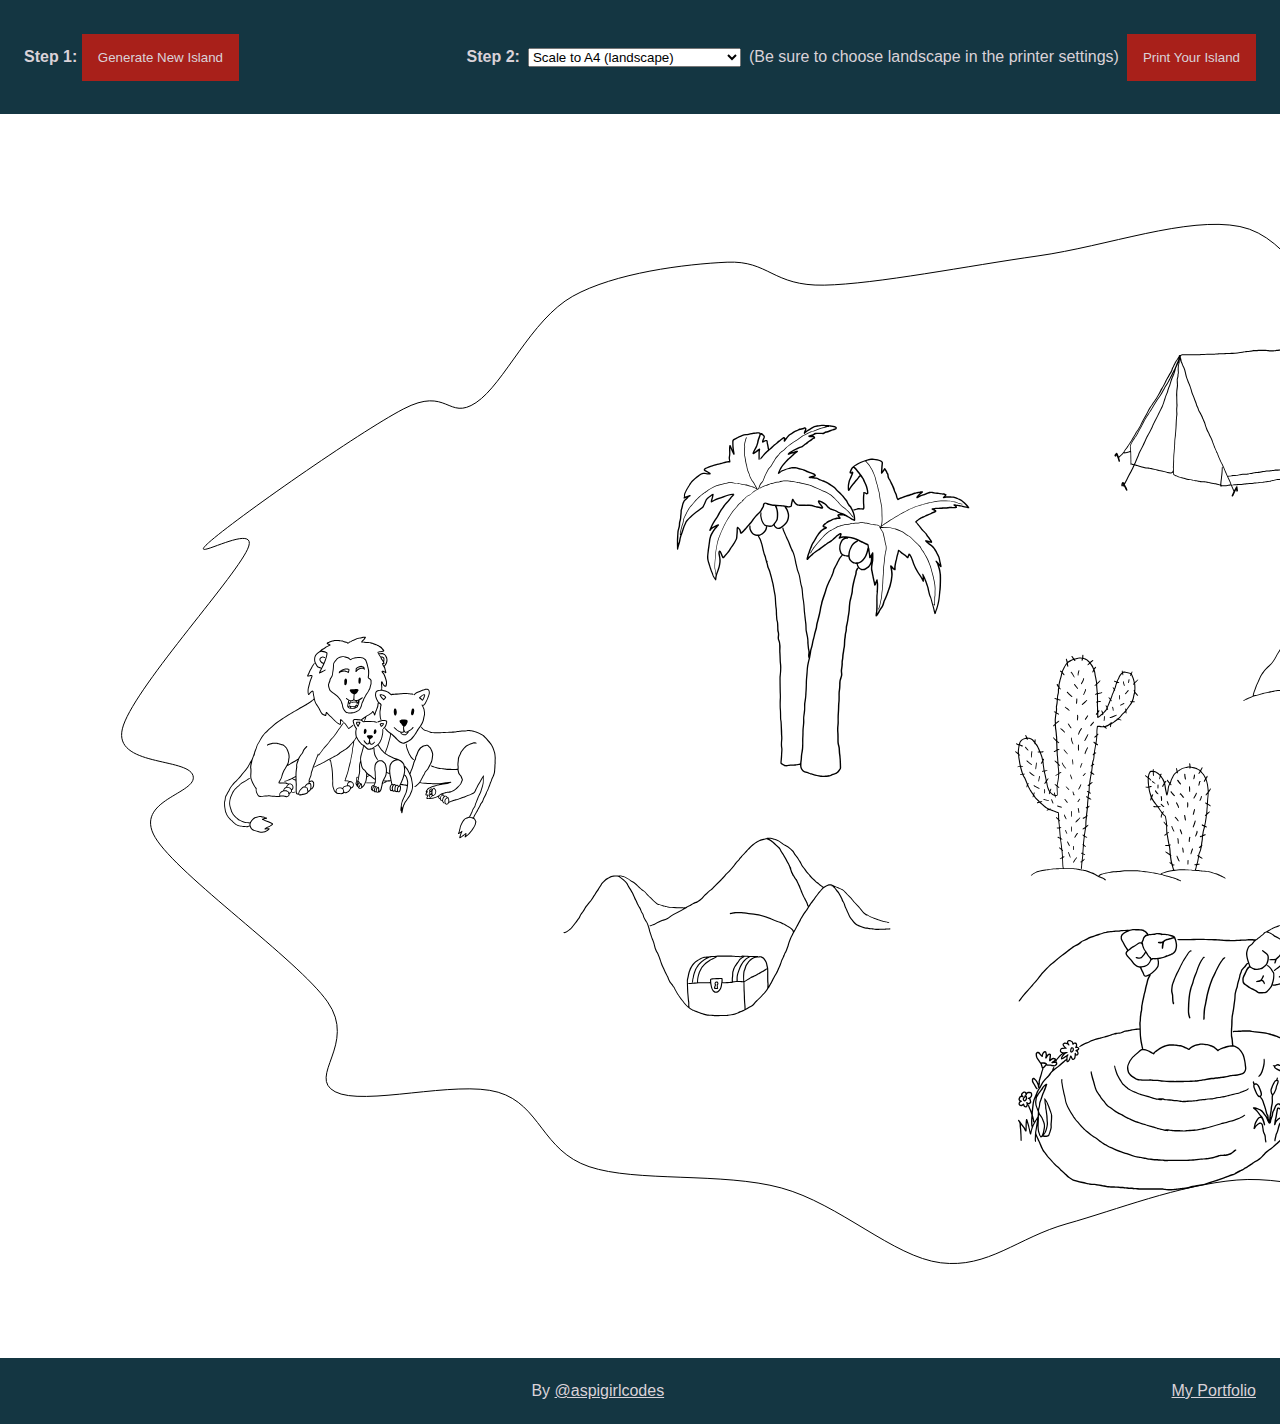
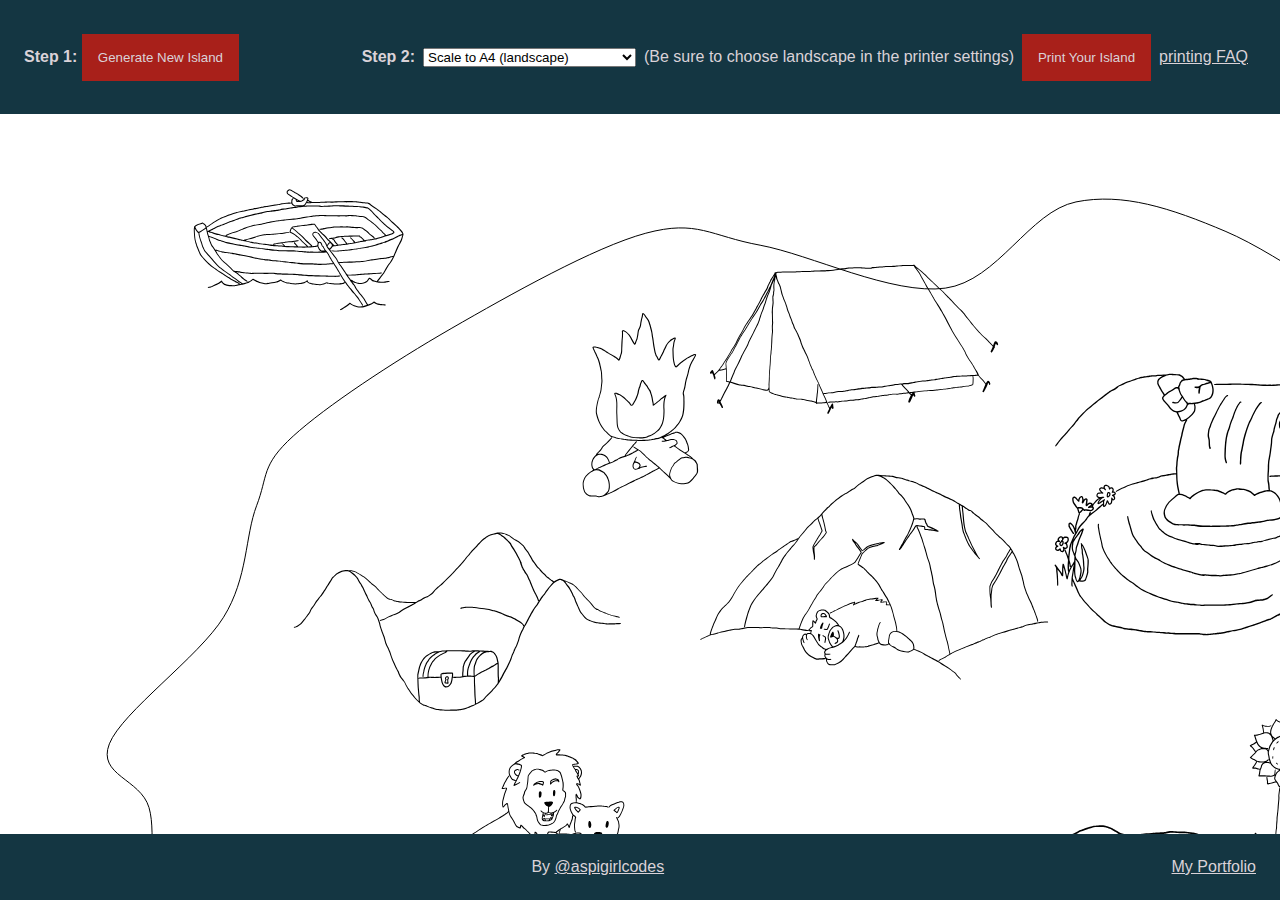
